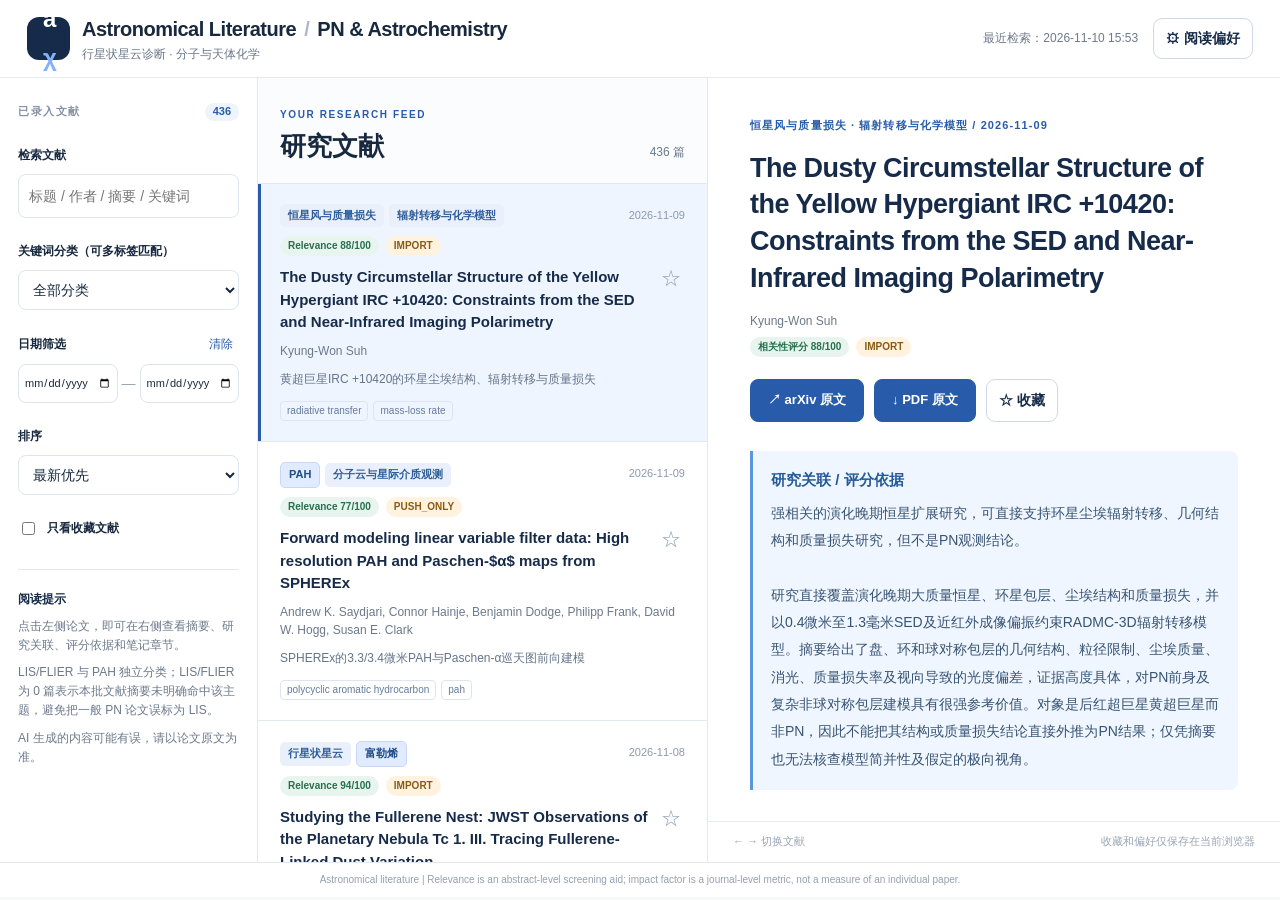
==== index.html @ 7cda04d0 "Update generated literature site 2026-11-12" ====
<!doctype html>
<html lang="zh-CN">
<head>
  <meta charset="utf-8">
  <meta name="viewport" content="width=device-width, initial-scale=1">
  <meta name="description" content="每日 arXiv 天文学文献速递">
  <title>Daily arXiv · Astronomy</title>
  <link rel="stylesheet" href="static/style.css">
</head>
<body>

<div class="app-shell">
  <header class="topbar">
    <div class="identity"><div class="brand-mark">a<span>χ</span></div><div><div class="brand-name">Astronomical Literature <span class="brand-dot">/</span> PN & Astrochemistry</div><div class="brand-sub">行星状星云诊断 · 分子与天体化学</div></div></div>
    <div class="header-actions"><span id="data-updated" class="date-pill"></span><button class="outline-btn" id="open-settings" type="button" title="设置兴趣关键词">⚙ 阅读偏好</button></div>
  </header>
  <div class="workspace">
    <aside class="sidebar" aria-label="文献筛选">
      <div class="sidebar-label">已录入文献 <span id="total-counter" class="count-pill">0</span></div>
      <div class="control-group"><label for="keyword">检索文献</label><input id="keyword" type="search" placeholder="标题 / 作者 / 摘要 / 关键词" autocomplete="off"></div>
      <div class="control-group"><label for="category">关键词分类（可多标签匹配）</label><select id="category"><option value="">全部分类</option></select></div>
      <div class="control-group"><div class="label-row"><label for="date-from">日期筛选</label><button type="button" class="text-btn" id="clear-dates">清除</button></div><div class="date-row"><input id="date-from" type="date" aria-label="起始日期"><span>—</span><input id="date-to" type="date" aria-label="结束日期"></div></div>
      <div class="control-group"><label for="sort">排序</label><select id="sort"><option value="newest">最新优先</option><option value="oldest">最早优先</option><option value="score">相关性评分（高→低）</option><option value="impact-factor">Impact factor (high to low)</option><option value="title">标题 A—Z</option></select></div>
      <div class="control-group"><label class="check-row"><input type="checkbox" id="bookmarks-only"><span>只看收藏文献</span></label></div>
      <div class="sidebar-foot"><strong>阅读提示</strong><p>点击左侧论文，即可在右侧查看摘要、研究关联、评分依据和笔记章节。</p><p>LIS/FLIER 与 PAH 独立分类；LIS/FLIER 为 0 篇表示本批文献摘要未明确命中该主题，避免把一般 PN 论文误标为 LIS。</p><p>AI 生成的内容可能有误，请以论文原文为准。</p></div>
    </aside>
    <main class="list-panel" aria-label="论文列表"><div class="panel-title"><div><span class="eyebrow">YOUR RESEARCH FEED</span><h1>研究文献</h1></div><span class="result-counter" id="result-count">0 篇</span></div><div class="paper-list" id="paper-list"></div><div class="empty hidden" id="no-results">没有符合条件的文献。尝试修改日期或关键词。</div></main>
    <section class="detail-panel" aria-label="论文详情"><div id="paper-detail" class="detail-content"><div class="empty-detail">← 在左侧选择一篇论文</div></div><div class="detail-footer"><span>← → 切换文献</span><span>收藏和偏好仅保存在当前浏览器</span></div></section>
  </div>
  <footer class="site-footer">Astronomical literature | Relevance is an abstract-level screening aid; impact factor is a journal-level metric, not a measure of an individual paper.</footer>
</div>
<dialog id="settings-dialog" class="settings-dialog"><form method="dialog" class="settings-body"><div class="settings-head"><h2>阅读偏好</h2><button class="icon-btn" value="cancel" aria-label="关闭">✕</button></div><p>用英文逗号或中文逗号分隔；匹配的关键词和作者会在列表中突出显示，设置只保存在你的浏览器。</p><label for="interests">感兴趣的关键词</label><textarea id="interests" rows="3" placeholder="FLIER, H2, planetary nebula, spectroscopy"></textarea><label for="authors">关注作者</label><textarea id="authors" rows="2" placeholder="Smith, Zhang"></textarea><div class="settings-actions"><button class="outline-btn" type="button" id="reset-settings">清除</button><button class="primary-btn" value="save" id="save-settings">保存偏好</button></div></form></dialog>
<script id="papers-data" type="application/json">[{"abstract_en": "The yellow hypergiant IRC +10420 is a post-red supergiant evolving toward higher temperatures. We model its circumstellar dust with the radiative transfer code RADMC-3D, including polarized scattering, constrained by the spectral energy distribution (SED) from 0.4 $\u03bc$m to 1.3 mm and by the K\u0027 (2.2 $\u03bc$m) imaging polarimetry of Shenoy et al. (2015), assuming a pole-on view. The model consists of an equatorial structure (a flared inner disk of 0.3 $\u03bc$m grains at 300-3000 au, a ring at 3000-16,000 au whose surface density peaks at $\\approx 10^4$ au, and a thin mid-plane disk of 300 $\u03bc$m grains) embedded in a spherical envelope of 0.15 $\u03bc$m grains with $\u03c1\\propto r^{-2.3}$. It reproduces the SED within 0.07 dex and the total- and polarized-intensity profiles; the fractional polarization peaks at 15% at 1.7 arcsec (observed: 14%). The rising surface density of the ring produces the polarized-intensity plateau, and 0.5 $\u03bc$m grains at its outer edge the decline beyond 2 arcsec; grains of $\\gtrsim 0.7$ $\u03bc$m are excluded. A thin disk of large grains suggests a settled mid-plane. Stellar temperatures of 7000-8500 K fit equally well. Of the total extinction ($A_V \\approx 6.9$ mag), 5 mag is interstellar. Most of the $7.4 \\times 10^{-2}$ $M_\\odot$ of dust is equatorial; the envelope implies a mass-loss rate of $\\approx 10^{-5}$-$10^{-4}$ ($\u03c8$/100) $M_\\odot$ yr$^{-1}$. Because equatorial dust redirects starlight poleward, the pole-on SED overestimates the luminosity by $\\approx 1.5$; at the Gaia distance, $L_\\star \\approx 3.3 \\times 10^5$ $L_\\odot$. Subtracting a scaled stellar PSF removes most of the nebular light within $\\approx 1$ arcsec.", "abstract_zh": "\u9ec4\u8d85\u5de8\u661fIRC +10420\u7684\u73af\u661f\u5c18\u57c3\u7ed3\u6784\u3001\u8f90\u5c04\u8f6c\u79fb\u4e0e\u8d28\u91cf\u635f\u5931", "arxiv_id": "2611.11853", "authors": "Kyung-Won Suh", "categories": ["\u6052\u661f\u98ce\u4e0e\u8d28\u91cf\u635f\u5931", "\u8f90\u5c04\u8f6c\u79fb\u4e0e\u5316\u5b66\u6a21\u578b"], "category": "\u6052\u661f\u98ce\u4e0e\u8d28\u91cf\u635f\u5931", "date": "2026-11-09", "disposition": "IMPORT", "doi": "", "id": "2611.11853", "impact_factor": null, "impact_factor_source": "", "impact_factor_year": "", "insight": "\u5f3a\u76f8\u5173\u7684\u6f14\u5316\u665a\u671f\u6052\u661f\u6269\u5c55\u7814\u7a76\uff0c\u53ef\u76f4\u63a5\u652f\u6301\u73af\u661f\u5c18\u57c3\u8f90\u5c04\u8f6c\u79fb\u3001\u51e0\u4f55\u7ed3\u6784\u548c\u8d28\u91cf\u635f\u5931\u7814\u7a76\uff0c\u4f46\u4e0d\u662fPN\u89c2\u6d4b\u7ed3\u8bba\u3002\n\n\u7814\u7a76\u76f4\u63a5\u8986\u76d6\u6f14\u5316\u665a\u671f\u5927\u8d28\u91cf\u6052\u661f\u3001\u73af\u661f\u5305\u5c42\u3001\u5c18\u57c3\u7ed3\u6784\u548c\u8d28\u91cf\u635f\u5931\uff0c\u5e76\u4ee50.4\u5fae\u7c73\u81f31.3\u6beb\u7c73SED\u53ca\u8fd1\u7ea2\u5916\u6210\u50cf\u504f\u632f\u7ea6\u675fRADMC-3D\u8f90\u5c04\u8f6c\u79fb\u6a21\u578b\u3002\u6458\u8981\u7ed9\u51fa\u4e86\u76d8\u3001\u73af\u548c\u7403\u5bf9\u79f0\u5305\u5c42\u7684\u51e0\u4f55\u7ed3\u6784\u3001\u7c92\u5f84\u9650\u5236\u3001\u5c18\u57c3\u8d28\u91cf\u3001\u6d88\u5149\u3001\u8d28\u91cf\u635f\u5931\u7387\u53ca\u89c6\u5411\u5bfc\u81f4\u7684\u5149\u5ea6\u504f\u5dee\uff0c\u8bc1\u636e\u9ad8\u5ea6\u5177\u4f53\uff0c\u5bf9PN\u524d\u8eab\u53ca\u590d\u6742\u975e\u7403\u5bf9\u79f0\u5305\u5c42\u5efa\u6a21\u5177\u6709\u5f88\u5f3a\u53c2\u8003\u4ef7\u503c\u3002\u5bf9\u8c61\u662f\u540e\u7ea2\u8d85\u5de8\u661f\u9ec4\u8d85\u5de8\u661f\u800c\u975ePN\uff0c\u56e0\u6b64\u4e0d\u80fd\u628a\u5176\u7ed3\u6784\u6216\u8d28\u91cf\u635f\u5931\u7ed3\u8bba\u76f4\u63a5\u5916\u63a8\u4e3aPN\u7ed3\u679c\uff1b\u4ec5\u51ed\u6458\u8981\u4e5f\u65e0\u6cd5\u6838\u67e5\u6a21\u578b\u7b80\u5e76\u6027\u53ca\u5047\u5b9a\u7684\u6781\u5411\u89c6\u89d2\u3002", "journal": "", "journal_ref": "", "keyword_score": 6, "keywords": ["radiative transfer", "mass-loss rate"], "matched_research_axes": ["\u6f14\u5316\u665a\u671f\u6052\u661f", "\u73af\u661f\u5305\u5c42", "\u6052\u661f\u8d28\u91cf\u635f\u5931", "\u5c18\u57c3\u8f90\u5c04\u8f6c\u79fb", "\u5149\u8c31\u80fd\u91cf\u5206\u5e03", "\u8fd1\u7ea2\u5916\u6210\u50cf\u504f\u632f"], "note_sections": [], "note_source": "", "pdf_url": "https://arxiv.org/pdf/2611.11853", "priority": "high", "report_dates": [], "report_sources": [], "research_category": "\u6269\u5c55\uff5c\u5929\u4f53\u5316\u5b66\u5149\u8c31\u3001\u5b9e\u9a8c\u4e0e\u6a21\u578b", "research_track": "astrochemistry_methods", "score": 88, "title": "The Dusty Circumstellar Structure of the Yellow Hypergiant IRC +10420: Constraints from the SED and Near-Infrared Imaging Polarimetry", "url": "https://arxiv.org/abs/2611.11853v1"}, {"abstract_en": "Polycyclic aromatic hydrocarbon (PAH) emission is a powerful tool for the study of the interstellar medium (ISM) in both Galactic and extragalactic contexts. It can reveal ionization state, radiation field, metallicity, composition, and ISM structure as sculpted by processes like turbulence and stellar feedback. Here we use NASA\u0027s SPHEREx to produce clean, high-resolution PAH maps at spectral resolution R $\\sim$ 35 (compared to WISE at R $\\sim$ 2). Prior treatments of the SPHEREx linear variable filter data seek to convert them to more conventional band-averaged maps that can leave striping artifacts associated with spatially variable wavelength sampling, especially at emission lines. In contrast, we deliver a scalable forward-modeling method capable of generating high-quality all-sky SPHEREx emission-line maps at 8.5 arcsec FWHM angular resolution (on 6.4 arcsec pixels), while naturally producing maps without visible striping. We reformat the data into a pixel-level database, mask stellar contamination, and infill missing pixels with a conditional, data-driven, anisotropic Gaussian process. We apply our method to produce 3.3 $\u03bc$m and 3.4 $\u03bc$m PAH and Paschen-$\u03b1$ emission maps of a set of fields spanning a range of Galactic and extragalactic conditions including the Rosette nebula, the Corona Australis molecular cloud, M33, and M31. We demonstrate the quality and synergies of our SPHEREx 3.3 $\u03bc$m PAH maps by comparisons with other available gas and dust tracer maps and achieve sensitivities up to $\u03c3(I_{3.3}) = 2.7 \\times 10^{-8}$ erg s$^{-1}$ cm$^{-2}$ sr$^{-1}$. We estimate that a two-year extension of the SPHEREx survey, with modest modifications to the scanning strategy, would match or exceed the PAH sensitivity of WISE over the whole sky.", "abstract_zh": "SPHEREx\u76843.3/3.4\u5fae\u7c73PAH\u4e0ePaschen-\u03b1\u5de1\u5929\u56fe\u524d\u5411\u5efa\u6a21", "arxiv_id": "2611.12846", "authors": "Andrew K. Saydjari, Connor Hainje, Benjamin Dodge, Philipp Frank, David W. Hogg, Susan E. Clark", "categories": ["PAH", "\u5206\u5b50\u4e91\u4e0e\u661f\u9645\u4ecb\u8d28\u89c2\u6d4b"], "category": "PAH", "date": "2026-11-09", "disposition": "PUSH_ONLY", "doi": "", "id": "2611.12846", "impact_factor": null, "impact_factor_source": "", "impact_factor_year": "", "insight": "\u6709\u7528\u7684\u6269\u5c55\u8bba\u6587\uff1a\u76f4\u63a5\u6d89\u53ca\u9879\u76ee\u5173\u6ce8\u7684PAH\u548c\u6c22\u590d\u5408\u7ebf\u5236\u56fe\uff0c\u4f46\u6ca1\u6709PN\u6216\u6f14\u5316\u665a\u671f\u6052\u661f\u7ed3\u8bba\uff0c\u4e0d\u5e94\u8868\u8ff0\u4e3aPN\u7814\u7a76\u6210\u679c\u3002\n\n\u7814\u7a76\u5bf9\u8c61\u662f\u94f6\u6cb3\u7cfb\u53ca\u6cb3\u5916\u661f\u7cfb\u7684\u661f\u9645\u4ecb\u8d28\u3001\u5206\u5b50\u4e91\u548c\u661f\u7cfb\uff0c\u800c\u975e\u884c\u661f\u72b6\u661f\u4e91\u6216\u6f14\u5316\u665a\u671f\u6052\u661f\uff1b\u4f46\u5176\u7ebf\u6027\u53ef\u53d8\u6ee4\u5149\u5668\u524d\u5411\u5efa\u6a21\u3001\u6052\u661f\u6c61\u67d3\u63a9\u819c\u3001\u7f3a\u5931\u50cf\u7d20\u91cd\u5efa\u53ca\u9ad8\u5206\u8fa8\u7387\u53d1\u5c04\u7ebf\u5236\u56fe\u65b9\u6cd5\uff0c\u5bf9\u73af\u661f\u73af\u5883\u4e2d\u76843.3/3.4\u5fae\u7c73PAH\u548c\u7535\u79bb\u6c22\u590d\u5408\u7ebf\u89c2\u6d4b\u5177\u6709\u660e\u786e\u8f6c\u79fb\u4ef7\u503c\u3002\u6458\u8981\u8fd8\u7ed9\u51fa\u89d2\u5206\u8fa8\u7387\u3001\u7075\u654f\u5ea6\u548c\u591a\u793a\u8e2a\u6bd4\u8f83\uff0c\u8bc1\u636e\u8f83\u5177\u4f53\u3002\u4ec5\u636e\u6807\u9898\u548c\u6458\u8981\u8bc4\u4f30\uff0c\u5c1a\u4e0d\u80fd\u786e\u8ba4\u8be5\u6d41\u7a0b\u5bf9\u7d27\u81f4\u3001\u5f3a\u80cc\u666f\u6216\u590d\u6742\u5f62\u6001\u7684\u884c\u661f\u72b6\u661f\u4e91\u662f\u5426\u4fdd\u6301\u540c\u7b49\u6027\u80fd\u3002", "journal": "", "journal_ref": "", "keyword_score": 26, "keywords": ["polycyclic aromatic hydrocarbon", "pah"], "matched_research_axes": ["PAH\u7ea2\u5916\u53d1\u5c04", "\u7535\u79bb\u6c22\u590d\u5408\u7ebf", "\u5929\u6587\u5149\u8c31\u6570\u636e\u524d\u5411\u5efa\u6a21", "\u661f\u9645\u4ecb\u8d28\u6bd4\u8f83\u7814\u7a76"], "note_sections": [], "note_source": "", "pdf_url": "https://arxiv.org/pdf/2611.12846", "priority": "normal", "report_dates": [], "report_sources": [], "research_category": "\u6269\u5c55\uff5c\u6bd4\u8f83\u5929\u4f53\u5316\u5b66", "research_track": "comparative_astrochemistry", "score": 77, "title": "Forward modeling linear variable filter data: High resolution PAH and Paschen-$\u03b1$ maps from SPHEREx", "url": "https://arxiv.org/abs/2611.12846v1"}, {"abstract_en": "We have observed the fullerene-rich planetary nebula Tc 1 with the MIRI/MRS on JWST. The mid-infrared spectra of this spatially resolved source reveal that the dust emission is not co-spatial with the fullerene emission. Three broad features can be distinguished: a 6$\\unicode{x2013}$9 $\u03bc$m plateau, a 9$\\unicode{x2013}$13 $\u03bc$m plateau and the 30 $\u03bc$m feature. The 6$\\unicode{x2013}$9 $\u03bc$m plateau does not change shape spectrally across the entire field of view, indicating it is produced by stochastically heated material. Spectral variations of the 9$\\unicode{x2013}$13 $\u03bc$m plateau reveal at least three distinct components, peaking at 9.5 $\u03bc$m, 11 $\u03bc$m and 12 $\u03bc$m respectively. SiC produces most likely at least the 11 $\u03bc$m component and we find evidence that the 12 $\u03bc$m component might be produced by SiC grains too. The variation in relative strength of these components across the field of view hints at dust processing taking place in Tc 1. The 9.5 $\u03bc$m component of the 9$\\unicode{x2013}$13 $\u03bc$m plateau has a strong correlation with the SiC component(s) and is thus likely produced by similar material.", "abstract_zh": "\u884c\u661f\u72b6\u661f\u4e91 Tc 1 \u4e2d\u5bcc\u52d2\u70ef\u76f8\u5173\u5c18\u57c3\u7684\u7a7a\u95f4\u53d8\u5316\u4e0e\u52a0\u5de5", "arxiv_id": "2611.11078", "authors": "Simon Van Schuylenbergh, Jan Cami, Els Peeters, Morgan M. Giese, Charmi Bhatt, Dries Van De Putte, Cedric Baerts, Michael J. Barlow, Jeronimo Bernard-Salas, Alessandra Candian, P. Bryan Changala, Nick L. J. Cox, Harriet L. Dinerstein, Vincent J. Esposito, D. A. Garc\u00eda-Hern\u00e1ndez, Marco A. G\u00f3mez-Mu\u00f1oz, Kay Justtanont, Kathleen E. Kraemer, Eric Lagadec, Arturo Manchado, Ana Monreal Ibero, Raghvendra Sahai, Ameek Sidhu, G. C. Sloan, N. C. Sterling, A. G. G. M. Tielens, Jeremy R. Walsh, Roger Wesson, Joshua Cole Whitman, Albert Zijlstra", "categories": ["\u884c\u661f\u72b6\u661f\u4e91", "\u5bcc\u52d2\u70ef"], "category": "\u884c\u661f\u72b6\u661f\u4e91", "date": "2026-11-08", "disposition": "IMPORT", "doi": "", "id": "2611.11078", "impact_factor": null, "impact_factor_source": "", "impact_factor_year": "", "insight": "\u9ad8\u5ea6\u76f4\u63a5\u76f8\u5173\uff1a\u5bf9\u8c61\u3001\u7ea2\u5916\u78b3\u5316\u5b66\u53ca\u5c18\u57c3\u52a0\u5de5\u5747\u5904\u4e8e\u9879\u76ee\u6838\u5fc3\u8303\u56f4\uff0c\u7a7a\u95f4\u5206\u8fa8\u6570\u636e\u5c24\u5176\u5177\u6709\u884c\u52a8\u4ef7\u503c\u3002\n\n\u76f4\u63a5\u7814\u7a76\u5bcc\u52d2\u70ef\u4e30\u5bcc\u7684\u884c\u661f\u72b6\u661f\u4e91 Tc 1\u3002JWST/MIRI \u7a7a\u95f4\u5206\u8fa8\u5149\u8c31\u8868\u660e\u5c18\u57c3\u53d1\u5c04\u4e0e\u5bcc\u52d2\u70ef\u53d1\u5c04\u4e0d\u540c\u4f4d\uff0c\u5e76\u5206\u89e3\u51fa\u591a\u4e2a\u4e2d\u7ea2\u5916\u5e73\u53f0\u6210\u5206\uff1bSiC \u5f52\u5c5e\u53ca\u5176\u7a7a\u95f4\u5f3a\u5ea6\u53d8\u5316\u4e3a\u7814\u7a76\u78b3\u8d28\u5c18\u57c3\u52a0\u5de5\u548c\u5bcc\u52d2\u70ef\u73af\u5883\u63d0\u4f9b\u4e86\u5f3a\u8bc1\u636e\u3002\u6458\u8981\u672a\u76f4\u63a5\u786e\u5b9a\u5bcc\u52d2\u70ef\u7684\u5f62\u6210\u673a\u5236\uff0c\u4e5f\u672a\u8ba8\u8bba LIS/FLIER\u3001\u6c14\u76f8\u5206\u5b50\u4e30\u5ea6\u6216\u7535\u79bb\u8bca\u65ad\uff1b\u5224\u65ad\u4ec5\u57fa\u4e8e\u6458\u8981\u3002", "journal": "", "journal_ref": "", "keyword_score": 76, "keywords": ["title:planetary nebula", "fullerene", "jwst", "miri", "dust processing"], "matched_research_axes": ["\u884c\u661f\u72b6\u661f\u4e91", "\u5bcc\u52d2\u70ef\u76f8\u5173\u78b3\u5316\u5b66", "\u4e2d\u7ea2\u5916\u5149\u8c31", "JWST/MIRI", "\u73af\u661f\u5c18\u57c3\u4e0e\u5c18\u57c3\u52a0\u5de5", "SiC\u7279\u5f81", "\u7a7a\u95f4\u5206\u8fa8\u89c2\u6d4b"], "note_sections": [], "note_source": "", "pdf_url": "https://arxiv.org/pdf/2611.11078", "priority": "high", "report_dates": [], "report_sources": [], "research_category": "\u6838\u5fc3/\u6269\u5c55\uff5cPN \u5206\u5b50\u4e30\u5ea6\u4e0e\u78b3\u5316\u5b66", "research_track": "pn_molecular_carbon", "score": 94, "title": "Studying the Fullerene Nest: JWST Observations of the Planetary Nebula Tc 1. III. Tracing Fullerene-Linked Dust Variation", "url": "https://arxiv.org/abs/2611.11078v1"}, {"abstract_en": "M dwarfs are the most abundant group of stars in the Galaxy and they are expected to host a large number of exoplanets orbiting in the habitable zone. It is believed that stellar winds of M dwarfs can have a substantial effect on these exoplanets and on the observations of these systems. However, a systematic investigation of how the stellar winds of M dwarfs varies on timescales of a few months to years and how this impacts exoplanets around these stars is missing. We aim to investigate how variability of magnetic field properties of M dwarfs affects their stellar winds, which is essential for future studies of star-planet interactions (SPIs) and planetary habitability. Such variability might shed light on whether SPI signatures are going to repeat. We have compiled a total of 18 magnetic field maps for 6 M dwarfs, with masses between 0.1 and 0.6 $M_\\odot$, and rotation periods between 2.7 and 175.6 days. We use these maps as input of 3D magnetohydrodynamic stellar wind simulations. We derive the mass-loss rate, the angular momentum-loss rate, and the Alfv\u00e9n radius. For the stars with confirmed exoplanets (DS Leo, YZ Cet, and GJ 1151) we investigate the variability of stellar wind properties at the orbit. We find mass-loss rates between $1.0\\times10^{-14}~M_\\odot~{\\rm yr^{-1}}$ and $2.3 \\times 10^{-13}~M_\\odot~{\\rm yr^{-1}}$ and angular momentum-loss rates between $4.6 \\times 10^{27}~{\\rm erg}$ and $4.9 \\times 10^{31}~{\\rm erg}$. For individual stars the Alfv\u00e9n radius, mass-loss rate, and angular momentum-loss rate varied with time by up to a factor of 1.5, 3.8, and 7.4 respectively. Our results follow the observational relation between mass-loss rate and X-ray flux. Due to the time-varying Alfv\u00e9n surface, exoplanets orbiting DS Leo and YZ Cet move in and out of the sub-Alfv\u00e9nic regime, affecting the nature of star-planet interactions and prospects for their detection.", "abstract_zh": "M\u77ee\u661f\u65f6\u53d8\u78c1\u5316\u6052\u661f\u98ce\u53ca\u5176\u661f\u2014\u884c\u661f\u76f8\u4e92\u4f5c\u7528", "arxiv_id": "2611.11642", "authors": "Szymon Petyniak, Stefano Bellotti, Aline Vidotto, Paul Cristofari, Jean-Francois Donati, Ayan Biswas, Colin Folsom", "categories": ["\u6052\u661f\u98ce\u4e0e\u8d28\u91cf\u635f\u5931"], "category": "\u6052\u661f\u98ce\u4e0e\u8d28\u91cf\u635f\u5931", "date": "2026-11-08", "disposition": "SKIP", "doi": "", "id": "2611.11642", "impact_factor": null, "impact_factor_source": "", "impact_factor_year": "", "insight": "\u4e0e\u9879\u76ee\u4ec5\u5171\u4eab\u201c\u6052\u661f\u98ce\u201d\u548c\u201c\u8d28\u91cf\u635f\u5931\u7387\u201d\u8fd9\u4e00\u5bbd\u6cdb\u6982\u5ff5\uff0c\u6052\u661f\u7c7b\u578b\u3001\u7269\u7406\u73af\u5883\u53ca\u79d1\u5b66\u95ee\u9898\u5747\u660e\u663e\u4e0d\u540c\u3002\n\n\u8bba\u6587\u8be6\u7ec6\u6a21\u62dfM\u77ee\u661f\u78c1\u5316\u6052\u661f\u98ce\u7684\u8d28\u91cf\u4e0e\u89d2\u52a8\u91cf\u635f\u5931\uff0c\u5e76\u7ed9\u51fa\u65f6\u53d8\u963f\u5c14\u82ac\u9762\u548c\u8d28\u91cf\u635f\u5931\u7387\uff0c\u4f46\u7814\u7a76\u76ee\u6807\u662f\u7cfb\u5916\u884c\u661f\u73af\u5883\u3001\u661f\u2014\u884c\u661f\u78c1\u76f8\u4e92\u4f5c\u7528\u53ca\u5b9c\u5c45\u6027\u3002\u5b83\u4e0d\u6d89\u53ca\u6f14\u5316\u665a\u671f\u6052\u661f\u98ce\u3001\u73af\u661f\u5316\u5b66\u3001\u5206\u5b50\u6216\u79bb\u5b50\u8bca\u65ad\uff1b3D\u78c1\u6d41\u4f53\u65b9\u6cd5\u867d\u6709\u4e00\u822c\u6027\u98ce\u6a21\u62df\u4ef7\u503c\uff0c\u6458\u8981\u672a\u5efa\u7acb\u5176\u5411AGB\u6216PN\u98ce\u7684\u660e\u786e\u9002\u7528\u8054\u7cfb\u3002\u4ec5\u636e\u6458\u8981\u65e0\u6cd5\u5224\u65ad\u6a21\u578b\u662f\u5426\u5305\u542b\u53ef\u8fc1\u79fb\u5230\u6f14\u5316\u665a\u671f\u6052\u661f\u7684\u7269\u7406\u8fb9\u754c\u6761\u4ef6\u3002", "journal": "", "journal_ref": "", "keyword_score": 6, "keywords": ["mass-loss rate", "stellar wind"], "matched_research_axes": ["\u78c1\u6d41\u4f53\u6052\u661f\u98ce\u6a21\u62df", "\u8d28\u91cf\u635f\u5931\u7387"], "note_sections": [], "note_source": "", "pdf_url": "https://arxiv.org/pdf/2611.11642", "priority": "low", "report_dates": [], "report_sources": [], "research_category": "\u6269\u5c55\uff5c\u6bd4\u8f83\u5929\u4f53\u5316\u5b66", "research_track": "comparative_astrochemistry", "score": 48, "title": "Evolving stellar wind environment around M dwarfs and its influence on magnetic star-planet interactions", "url": "https://arxiv.org/abs/2611.11642v1"}, {"abstract_en": "We present a detailed analysis of the fullerene emission bands in JWST MIRI/MRS observations of the planetary nebula Tc 1. The observations reveal the emission features due to neutral C$_{60}$ and C$_{70}$ in unprecedented detail. The combined fullerene emission represents $\\sim$2.6% of the total infrared output, suggesting that $\\sim$0.6% of the carbon budget is locked up in fullerenes. We find no clear evidence for C$_{60}^+$, C$_{70}^+$ or C$_{60}^-$ in the spectrum. The high spectral resolution allows us to separate the fullerene bands from atomic emission lines for the first time, allowing for a much better characterization of the band profiles and yielding more accurate band ratios than previous observations. We see no spatial variation in the individual C$_{60}$ and C$_{70}$ band profile shapes across all pixels. The 17.4 and 18.9 $\u03bc$m C$_{60}$ bands show clear resolved ro-vibrational structure in their profiles, and similar structured emission is seen in the 12.5, 14.8, 17.7, and 21.8 $\u03bc$m C$_{70}$ bands, further establishing that all emitting fullerene molecules are in the gas phase. We report a higher 7.0/18.9 $\u03bc$m C$_{60}$ band ratio ($\\sim$1.4-1.9) than previously reported ($\\sim$1.3). We note that all bands, except the 8.5 $\u03bc$m band, contain a significant contribution from C$_{70}$, complicating the analysis. The fullerene emission is spatially concentrated in a thin, asymmetric shell at a radius of 5-6$\u0027\u0027$ from the central star. The shell lies at the outer edge of the core of the nebula, which was ejected in a single, brief episode $\\gtrsim$4,000 years ago.", "abstract_zh": "\u884c\u661f\u72b6\u661f\u4e91 Tc 1 \u4e2d C60 \u4e0e C70 \u7684\u5149\u8c31\u3001\u4e30\u5ea6\u53ca\u7a7a\u95f4\u5206\u5e03", "arxiv_id": "2611.10876", "authors": "M. M. Giese, J. Cami, S. Van Schuylenbergh, E. Peeters, C. Bhatt, D. Van De Putte, C. Baerts, M. J. Barlow, J. Bernard-Salas, A. Candian, P. B. Changala, N. L. J. Cox, H. L. Dinerstein, V. J. Esposito, D. A. Garc\u00eda-Hern\u00e1ndez, M. A. G\u00f3mez-Mu\u00f1oz, K. Justtanont, K. E. Kraemer, E. Lagadec, A. Manchado, A. Monreal Ibero, R. Sahai, A. Sidhu, G. C. Sloan, N. C. Sterling, A. G. G. M. Tielens, J. R. Walsh, R. Wesson, J. C. Whitman, A. Zijlstra, L. Finazzi, J. Martens, G. Berden, J. Oomens", "categories": ["\u884c\u661f\u72b6\u661f\u4e91", "\u5bcc\u52d2\u70ef"], "category": "\u884c\u661f\u72b6\u661f\u4e91", "date": "2026-11-07", "disposition": "IMPORT", "doi": "", "id": "2611.10876", "impact_factor": null, "impact_factor_source": "", "impact_factor_year": "", "insight": "\u9879\u76ee\u6838\u5fc3\u4f18\u5148\u6587\u732e\uff0c\u5bf9 PN \u4e2d C60/C70 \u7684\u8f7d\u4f53\u786e\u8ba4\u3001\u8c31\u5e26\u6d4b\u91cf\u3001\u78b3\u9884\u7b97\u548c\u7a7a\u95f4\u7ed3\u6784\u5747\u63d0\u4f9b\u9ad8\u5ea6\u53ef\u64cd\u4f5c\u7684\u6570\u636e\u3002\n\n\u76f4\u63a5\u3001\u5b9a\u91cf\u7814\u7a76\u884c\u661f\u72b6\u661f\u4e91\u4e2d\u7684\u4e2d\u6027 C60 \u548c C70\uff1a\u6d4b\u5f97\u7ea2\u5916\u80fd\u91cf\u4e0e\u78b3\u9884\u7b97\u5360\u6bd4\uff0c\u7ea6\u675f\u79bb\u5b50\u548c\u9634\u79bb\u5b50\u5019\u9009\uff0c\u5206\u79bb\u5bcc\u52d2\u70ef\u5e26\u4e0e\u539f\u5b50\u53d1\u5c04\u7ebf\uff0c\u89e3\u6790\u8f6c\u632f\u7ed3\u6784\u5e76\u786e\u5b9a\u6c14\u76f8\u5f52\u5c5e\uff0c\u540c\u65f6\u5b9a\u4f4d\u5176\u8584\u58f3\u7a7a\u95f4\u5206\u5e03\u53ca\u76f8\u5173\u629b\u5c04\u5386\u53f2\u3002\u8fd9\u4e9b\u7ed3\u679c\u9ad8\u5ea6\u5951\u5408\u9879\u76ee\u7684 PN \u5bcc\u52d2\u70ef\u5316\u5b66\u3001\u7ea2\u5916\u6ce2\u6bb5\u8fa8\u8bc6\u3001\u5206\u5b50\u4e30\u5ea6\u548c\u73af\u661f\u6f14\u5316\u95ee\u9898\u3002\u6458\u8981\u672a\u7ed9\u51fa\u5b8c\u6574\u6fc0\u53d1\u6a21\u578b\u6216\u5bcc\u52d2\u70ef\u5f62\u6210\u8def\u5f84\uff1b\u5224\u65ad\u4ec5\u57fa\u4e8e\u6458\u8981\u3002", "journal": "", "journal_ref": "", "keyword_score": 74, "keywords": ["title:planetary nebula", "fullerene", "jwst", "miri"], "matched_research_axes": ["\u884c\u661f\u72b6\u661f\u4e91", "C60\u4e0eC70\u5bcc\u52d2\u70ef", "\u4e2d\u7ea2\u5916\u5206\u5b50\u5149\u8c31", "JWST/MIRI", "\u5206\u5b50\u4e30\u5ea6\u4e0e\u78b3\u9884\u7b97", "\u8f6c\u632f\u5e26\u7ed3\u6784", "\u6c14\u76f8\u5206\u5b50\u5224\u5b9a", "\u7a7a\u95f4\u5206\u8fa8\u58f3\u5c42", "\u73af\u661f\u7269\u8d28\u629b\u5c04\u5386\u53f2"], "note_sections": [], "note_source": "", "pdf_url": "https://arxiv.org/pdf/2611.10876", "priority": "high", "report_dates": [], "report_sources": [], "research_category": "\u6838\u5fc3/\u6269\u5c55\uff5cPN \u5206\u5b50\u4e30\u5ea6\u4e0e\u78b3\u5316\u5b66", "research_track": "pn_molecular_carbon", "score": 99, "title": "Studying the Fullerene Nest: JWST Observations of the Planetary Nebula Tc 1. II. A Spectroscopic and Spatial Study of C$_{60}$ and C$_{70}$ Emission", "url": "https://arxiv.org/abs/2611.10876v1"}, {"abstract_en": "The transition from atomic hydrogen (HI) to molecular hydrogen (H$_2$) is the first step in the evolution from diffuse interstellar gas to dense star-forming cores. HI narrow self-absorption (HINSA), produced by cold atomic gas mixed with molecular material, provides a direct tracer of the HI-to-H$_2$ transition in molecular clouds. Existing HINSA analyses typically model HINSA as a single Gaussian component with a uniform spin temperature. This approach cannot recover the radial HI distribution and yields large errors for young cores whose profiles deviate from a Gaussian shape. Here we present hinspheres, an open-source framework that models the core as onion-like spherically symmetric concentric shells, solves radiative transfer along the line of sight and jointly fits the HI abundance, temperature, and kinematic parameters. The framework recovers all parameters with a mean relative error of 4.6-6.8% on our synthetic data with different ages. A combined resolution-noise grid shows that the median recovery error remains below 16% for cores within 1 kpc observed at FAST resolution with noise levels below 0.2 K. Applying it to the dark cores L1574 and L1544, we reveal radial HI abundance profiles that span about three orders of magnitude, which were missed by the single-Gaussian method. The derived chemical ages are $6.5\\times10^6$ and $8.7\\times10^6$ yr, respectively. Compared with the commonly used single-Gaussian method, hinspheres characterizes the radial profile of HINSA structures more accurately, making it well suited to identifying and analyzing young cores undergoing the HI-to-H$_2$ transition.", "abstract_zh": "\u5206\u5b50\u4e91 HINSA \u7403\u5bf9\u79f0\u8f90\u5c04\u8f6c\u79fb\u4e0e\u5f84\u5411 HI\u2013H2 \u8f6c\u5316\u5efa\u6a21", "arxiv_id": "2611.10456", "authors": "Yuchen Xing, Di Li, Xin Lyu, Pei Zuo, Yulian Guo, Silu Xu, Zhijun Zhang, Jinru Li, Yan Duan, Rouyu Li, Jiawei Liu, Jifeng Xia, Jinjin Xie", "categories": ["FAST \u4e2d\u6027\u6c22\u89c2\u6d4b", "\u7ea2\u5916 H\u2082 / Br\u03b3", "\u8f90\u5c04\u8f6c\u79fb\u4e0e\u5316\u5b66\u6a21\u578b", "\u5206\u5b50\u4e91\u4e0e\u661f\u9645\u4ecb\u8d28\u89c2\u6d4b"], "category": "FAST \u4e2d\u6027\u6c22\u89c2\u6d4b", "date": "2026-11-07", "disposition": "PUSH_ONLY", "doi": "", "id": "2611.10456", "impact_factor": null, "impact_factor_source": "", "impact_factor_year": "", "insight": "\u6709\u660e\u786e\u800c\u8f83\u5f3a\u7684\u6269\u5c55\u4ef7\u503c\uff0c\u5c24\u5176\u9002\u5408\u501f\u9274 FAST/HINSA \u6570\u636e\u7684\u8f90\u5c04\u8f6c\u79fb\u4e0e\u53c2\u6570\u6062\u590d\u65b9\u6cd5\uff0c\u4f46\u4e0d\u80fd\u89c6\u4e3a PN \u7ed3\u679c\u3002\n\n\u5b9e\u9645\u5bf9\u8c61\u662f\u6697\u5206\u5b50\u4e91\u6838 L1574 \u548c L1544\uff0c\u800c\u975e\u884c\u661f\u72b6\u661f\u4e91\u6216\u665a\u671f\u6052\u661f\u3002\u5176\u5f00\u653e\u6e90\u4ee3\u7801\u6846\u67b6\u4ee5\u540c\u5fc3\u58f3\u5c42\u6c42\u89e3\u89c6\u7ebf\u8f90\u5c04\u8f6c\u79fb\uff0c\u5e76\u8054\u5408\u62df\u5408 HI \u4e30\u5ea6\u3001\u6e29\u5ea6\u548c\u8fd0\u52a8\u5b66\uff1b\u8fd8\u660e\u786e\u8bc4\u4f30\u4e86 FAST \u5206\u8fa8\u7387\u4e0e\u566a\u58f0\u6761\u4ef6\u3002\u8fd9\u5bf9\u9879\u76ee\u4e2d\u7684 FAST \u4e2d\u6027\u6c22\u89c2\u6d4b\u3001\u5f84\u5411 HI \u7ed3\u6784\u6062\u590d\u53ca\u7269\u7406\u2014\u5316\u5b66\u5e74\u9f84\u63a8\u65ad\u5177\u6709\u6e05\u6670\u7684\u65b9\u6cd5\u8fc1\u79fb\u4ef7\u503c\uff0c\u4f46\u8fc1\u79fb\u5230\u81a8\u80c0\u3001\u975e\u7403\u5bf9\u79f0\u7684\u73af\u661f\u5305\u5c42\u9700\u8981\u91cd\u65b0\u5efa\u6a21\u548c\u9a8c\u8bc1\u3002\u5224\u65ad\u4ec5\u57fa\u4e8e\u6458\u8981\u3002", "journal": "", "journal_ref": "", "keyword_score": 16, "keywords": ["molecular hydrogen", "fast", "radiative transfer"], "matched_research_axes": ["FAST\u4e2d\u6027\u6c22\u89c2\u6d4b", "HI\u7a84\u81ea\u5438\u6536", "HI\u2013H2\u8f6c\u5316", "\u7403\u5bf9\u79f0\u8f90\u5c04\u8f6c\u79fb", "\u5f84\u5411\u4e30\u5ea6\u53cd\u6f14", "\u7269\u7406\u2014\u5316\u5b66\u5efa\u6a21", "\u5206\u5b50\u4e91\u6838"], "note_sections": [], "note_source": "", "pdf_url": "https://arxiv.org/pdf/2611.10456", "priority": "high", "report_dates": [], "report_sources": [], "research_category": "\u6269\u5c55\uff5c\u5929\u4f53\u5316\u5b66\u5149\u8c31\u3001\u5b9e\u9a8c\u4e0e\u6a21\u578b", "research_track": "astrochemistry_methods", "score": 78, "title": "HINSPHERES: Spherically Symmetric Radiative Transfer Modeling of HINSA and the Radial HI-to-H$_2$ Transition in Molecular Clouds", "url": "https://arxiv.org/abs/2611.10456v1"}, {"abstract_en": "We present the Atacama Large Millimeter/submillimeter Array Band 7 observations of the hyperfine structure of C$^{17}$O (3-2) and the H$^{13}$CO$^{+}$ (4-3) molecular line emissions of the Class 0 protostellar system HH 212 at $\\sim$ 44 au spatial resolution. Radiative transfer models interpreted in the framework of non-ideal MHD of the envelope allow us to estimate an envelope mass of $M_{env}\\sim0.12\\,M_\\odot$ and a mass infall rate of $\\dot{M}_{env}\\sim4.4-5.7\\times10^{-6}\\,M_\\odot\\,\\mathrm{yr}^{-1}$, consistent with values reported in the literature. The models also reveal a systematic radial velocity drift between the neutral tracer (C$^{17}$O (3-2)) and the ionized species (H$^{13}$CO$^{+}$ (4-3)) of $0.1-0.3$ km s$^{-1}$, exceeding the spectral resolution of 0.105 km s$^{-1}$ and consistent with possible ambipolar diffusion in the envelope. The ambipolar diffusion fraction, $f_{AD}\\sim 0.1-1$, and the Hall parameter, $\u03b2_{i,H_2}\\gg1$, indicate partial ion-neutral decoupling, with non-ideal effects becoming more significant toward the inner regions. In the envelope, our analysis shows that rotational energy decreases from $\\sim 50\\,\\%$ of the gravitational energy at $R_{cen}$ to $\\sim 25\\,\\%$ at $2R_{cen}$ and $\\sim4\\,\\%$ at 1100 au. In contrast, for $B_0=1$ mG, magnetic energy increases from $\\sim 0.4\\,\\%$ of the gravitational energy at $R_{cen}$ to $\\sim2.6\\,\\%$ at $2R_{cen}$ and $\\sim20\\,\\%$ at 1100 au. The drift velocity expected from radial force balance is consistent with the modeled drift velocity within $\\sim300-400$ au of the central source but is lower at larger radii. These results are consistent with a scenario in which ambipolar diffusion leads to partial ion-neutral decoupling, allowing neutrals to move faster than ions within the envelope.", "abstract_zh": "HH 212 \u539f\u6052\u661f\u5305\u5c42\u4e2d\u7684\u79bb\u5b50\u2014\u4e2d\u6027\u901f\u5ea6\u6f02\u79fb\u4e0e\u53cc\u6781\u6269\u6563", "arxiv_id": "2611.10374", "authors": "J. A. L\u00f3pez-V\u00e1zquez, Chin-Fei Lee, Carlos Tapia, Jyun-Heng Lin, Claudio Codella, Linda Podio, Jes\u00fas Miguel J\u00e1quez-Dom\u00ednguez", "categories": ["\u6beb\u7c73\u6ce2\u5206\u5b50\u8c31\u7ebf", "\u8f90\u5c04\u8f6c\u79fb\u4e0e\u5316\u5b66\u6a21\u578b"], "category": "\u6beb\u7c73\u6ce2\u5206\u5b50\u8c31\u7ebf", "date": "2026-11-07", "disposition": "PUSH_ONLY", "doi": "", "id": "2611.10374", "impact_factor": null, "impact_factor_source": "", "impact_factor_year": "", "insight": "\u5c5e\u4e8e\u65b9\u6cd5\u4e0e\u8bca\u65ad\u5c42\u9762\u7684\u6269\u5c55\u6587\u732e\uff0c\u53ef\u501f\u9274\u6beb\u7c73/\u4e9a\u6beb\u7c73\u79bb\u5b50\u2014\u4e2d\u6027\u5206\u5b50\u7ebf\u8054\u5408\u5efa\u6a21\uff0c\u4f46\u4e0d\u662f\u76f4\u63a5 PN \u8bc1\u636e\u3002\n\n\u5b9e\u9645\u5bf9\u8c61\u662f Class 0 \u539f\u6052\u661f HH 212\uff0c\u800c\u975e PN \u6216\u6f14\u5316\u665a\u671f\u6052\u661f\u3002\u8bba\u6587\u7ed3\u5408 ALMA \u4e9a\u6beb\u7c73\u5206\u5b50\u7ebf\u3001\u8d85\u7cbe\u7ec6\u7ed3\u6784\u548c\u8f90\u5c04\u8f6c\u79fb\u6a21\u578b\uff0c\u6bd4\u8f83\u4e2d\u6027 C17O \u4e0e\u79bb\u5b50 H13CO+ \u7684\u901f\u5ea6\u573a\uff1b\u8fd9\u79cd\u79bb\u5b50\u2014\u4e2d\u6027\u793a\u8e2a\u5242\u5bf9\u7167\u53ca\u975e LTE/\u8f90\u5c04\u8f6c\u79fb\u5206\u6790\u53ef\u8fc1\u79fb\u5230\u73af\u661f\u5305\u5c42\u7684\u8fd0\u52a8\u5b66\u548c\u7535\u79bb\u8026\u5408\u7814\u7a76\u3002\u4e0d\u8fc7\u6458\u8981\u6ca1\u6709\u5c55\u793a\u4e0e PN \u5316\u5b66\u3001\u8d28\u91cf\u635f\u5931\u6216\u76ee\u6807\u78b3\u8d28\u5206\u5b50\u7684\u76f4\u63a5\u8054\u7cfb\uff0c\u4e14\u539f\u6052\u661f\u5305\u5c42\u7684\u52a8\u529b\u5b66\u73af\u5883\u4e0e\u665a\u671f\u6052\u661f\u5305\u5c42\u5dee\u5f02\u663e\u8457\u3002\u5224\u65ad\u4ec5\u57fa\u4e8e\u6458\u8981\u3002", "journal": "", "journal_ref": "", "keyword_score": 4, "keywords": ["radiative transfer"], "matched_research_axes": ["\u6beb\u7c73/\u4e9a\u6beb\u7c73\u5206\u5b50\u7ebf", "ALMA\u89c2\u6d4b", "\u8f90\u5c04\u8f6c\u79fb\u5efa\u6a21", "\u79bb\u5b50\u2014\u4e2d\u6027\u793a\u8e2a\u5242", "\u73af\u5305\u5c42\u8fd0\u52a8\u5b66", "\u975e\u7406\u60f3\u78c1\u6d41\u4f53\u529b\u5b66", "\u539f\u6052\u661f\u5305\u5c42"], "note_sections": [], "note_source": "", "pdf_url": "https://arxiv.org/pdf/2611.10374", "priority": "normal", "report_dates": [], "report_sources": [], "research_category": "\u6269\u5c55\uff5c\u5929\u4f53\u5316\u5b66\u5149\u8c31\u3001\u5b9e\u9a8c\u4e0e\u6a21\u578b", "research_track": "astrochemistry_methods", "score": 66, "title": "Evidence for Ambipolar Diffusion from Ion-Neutral Velocity Drift in HH 212", "url": "https://arxiv.org/abs/2611.10374v1"}, {"abstract_en": "Ultraviolet (UV) photodesorption regulates the partitioning of water between interstellar ice mantles and the gas phase, yet laboratory yields are generally measured on planar substrates rather than on surfaces representative of cosmic dust. We investigate how grain morphology affects UV photodesorption from thin H$_2$O ice films of 2-6 monolayers deposited on planar gold and olivine, soot nanoparticles, and olivine microparticles. Samples were irradiated at 12 and 60 K with a microwave-discharge hydrogen lamp, and ice depletion was monitored by X-ray photoelectron spectroscopy and reflection-absorption infrared spectroscopy. On planar gold, the photodesorption yield increases approximately linearly with ice coverage, from $\\sim5\\times10^{-4}$ to $\\sim2\\times10^{-3}$ molecule photon$^{-1}$ between 2 and 6 monolayers, consistent with increasing UV absorption in optically thin ice; planar olivine gives comparable yields. In contrast, photodesorption is suppressed on particulate olivine and, more strongly, on soot, where yields are up to a factor of $\\sim40$ lower than on gold at 12 K. Both experimental techniques confirm the strong suppression of ice depletion on soot. These results show that UV photodesorption depends not only on ice coverage but also strongly on grain morphology. The pronounced suppression on soot may reflect heterogeneous ice growth and altered energy redistribution within nanoscale ice domains, implying that yields measured on planar substrates may substantially overestimate photodesorption from the thin ice mantles of cosmic dust.", "abstract_zh": "\u5b87\u5b99\u5c18\u57c3\u5f62\u8c8c\u5bf9\u6c34\u51b0\u7d2b\u5916\u5149\u81f4\u8131\u9644\u7684\u6291\u5236", "arxiv_id": "2611.09308", "authors": "Ph. Parent, C. Laffon", "categories": ["\u5b9e\u9a8c\u5929\u4f53\u5316\u5b66\u4e0e\u661f\u9645\u51b0", "\u6c14\u5c18\u4e0e\u8868\u9762\u5316\u5b66"], "category": "\u5b9e\u9a8c\u5929\u4f53\u5316\u5b66\u4e0e\u661f\u9645\u51b0", "date": "2026-11-06", "disposition": "IMPORT", "doi": "", "id": "2611.09308", "impact_factor": null, "impact_factor_source": "", "impact_factor_year": "", "insight": "\u867d\u975ePN\u7814\u7a76\uff0c\u4f46\u4f5c\u4e3a\u5b9e\u9a8c\u5ba4\u5929\u4f53\u5316\u5b66\u548c\u6c14\u7c92\u8fc7\u7a0b\u8f93\u5165\u5177\u6709\u5f88\u5f3a\u7684\u53ef\u64cd\u4f5c\u8fc1\u79fb\u4ef7\u503c\uff0c\u5c24\u5176\u9002\u5408\u4fee\u6b63\u8584\u51b0\u5c18\u7c92\u8868\u9762\u7684\u5149\u81f4\u8131\u9644\u53c2\u6570\u3002\n\n\u8fd9\u662f\u9ad8\u5ea6\u53ef\u8fc1\u79fb\u7684\u5b9e\u9a8c\u5929\u4f53\u5316\u5b66\u7814\u7a76\uff1a\u76f4\u63a5\u6d4b\u91cf\u4e0d\u540c\u5c18\u57c3\u7c7b\u4f3c\u7269\u3001\u51b0\u8986\u76d6\u5ea6\u548c\u6e29\u5ea6\u4e0b\u7684H2O\u7d2b\u5916\u5149\u81f4\u8131\u9644\u4ea7\u989d\uff0c\u5e76\u7528XPS\u4e0e\u53cd\u5c04\u5438\u6536\u7ea2\u5916\u5149\u8c31\u4ea4\u53c9\u9a8c\u8bc1\u3002\u9897\u7c92\u6a44\u6984\u77f3\u548c\u70df\u70b1\u4e0a\u6700\u9ad8\u7ea640\u500d\u7684\u6291\u5236\uff0c\u663e\u793a\u5e73\u9762\u57fa\u5e95\u6570\u636e\u53ef\u80fd\u7cfb\u7edf\u6027\u9ad8\u4f30\u771f\u5b9e\u5b87\u5b99\u5c18\u57c3\u4e0a\u7684\u8131\u9644\u6548\u7387\uff0c\u53ef\u76f4\u63a5\u7ea6\u675f\u6c14\u7c92\u5316\u5b66\u4e0e\u7269\u7406\u5316\u5b66\u6a21\u578b\u3002\u5b83\u6ca1\u6709\u884c\u661f\u72b6\u661f\u4e91\u6216\u6f14\u5316\u6052\u661f\u5bf9\u8c61\u8fde\u63a5\uff0c\u56e0\u6b64\u4e0d\u5e94\u8868\u8ff0\u4e3a\u76f4\u63a5PN\u7ed3\u679c\uff1b\u4ec5\u636e\u6458\u8981\u4e5f\u65e0\u6cd5\u5ba1\u6838\u5b9e\u9a8c\u6821\u51c6\u3001\u8bef\u5dee\u9884\u7b97\u53ca\u5176\u5728\u5177\u4f53\u661f\u5468\u73af\u5883\u4e2d\u7684\u9002\u7528\u8303\u56f4\u3002", "journal": "", "journal_ref": "", "keyword_score": 10, "keywords": ["photodesorption", "infrared spectroscopy", "interstellar ice"], "matched_research_axes": ["\u5b9e\u9a8c\u5ba4\u5929\u4f53\u5316\u5b66", "\u6c14\u7c92\u5316\u5b66", "\u7ea2\u5916\u5149\u8c31", "\u7d2b\u5916\u5149\u81f4\u8131\u9644", "\u661f\u9645\u51b0\u4e0e\u5b87\u5b99\u5c18\u57c3"], "note_sections": [], "note_source": "", "pdf_url": "https://arxiv.org/pdf/2611.09308", "priority": "high", "report_dates": [], "report_sources": [], "research_category": "\u6269\u5c55\uff5c\u5929\u4f53\u5316\u5b66\u5149\u8c31\u3001\u5b9e\u9a8c\u4e0e\u6a21\u578b", "research_track": "astrochemistry_methods", "score": 82, "title": "Suppression of water-ice UV photodesorption on cosmic dust analogs", "url": "https://arxiv.org/abs/2611.09308v1"}, {"abstract_en": "We present SEDust, an automated pipeline for spectral energy distribution (SED) fitting and the estimation of stellar mass-loss and dust-production rates. We apply this pipeline to quantify the mass-loss and dust injection rates in the dwarf galaxy NGC~6822, focusing on long-period variables (LPVs) and pulsating asymptotic giant branch (AGB) stars as major contributors to dust feedback into the interstellar medium. The total stellar mass-loss rate is found to be $(3.70 \\pm 1.16) \\times 10^{-3}\\ M_{\\odot} \\mathrm{yr}^{-1}$. Two alternative methods (an LPV-based estimate and DESK) give totals that differ from this value by factors of $\\sim$2.3 (lower) and $\\sim$2.4 (higher), respectively, which we adopt as an estimate of the method-dependent systematic uncertainty. A positive correlation between stellar luminosity, intrinsic reddening caused by circumstellar dust self-extinction, and mass-loss rate is observed. The specific mass-return rate from AGB stars is $(7.40 \\pm 2.30) \\times 10^{-11}\\ \\mathrm{yr}^{-1}$, indicating that mass return from AGB stars alone is insufficient to sustain the current star formation rate of NGC~6822. This result implies the need for external gas accretion or additional mass-return mechanisms.", "abstract_zh": "AGB\u4e0e\u957f\u5468\u671f\u53d8\u661f\u7684\u5c18\u57c3\u4ea7\u751f\u548c\u8d28\u91cf\u635f\u5931SED\u62df\u5408", "arxiv_id": "2611.09086", "authors": "Hamidreza Mahani, Narges Rostami, Atefeh Javadi, Hedieh Abdollahi, Jacco Th. van Loon, Francisca Kemper, Alvaro Sanchez-Monge", "categories": ["AGB \u661f", "\u6052\u661f\u98ce\u4e0e\u8d28\u91cf\u635f\u5931", "\u5206\u5b50\u4e91\u4e0e\u661f\u9645\u4ecb\u8d28\u89c2\u6d4b"], "category": "AGB \u661f", "date": "2026-11-06", "disposition": "IMPORT", "doi": "", "id": "2611.09086", "impact_factor": null, "impact_factor_source": "", "impact_factor_year": "", "insight": "\u76f4\u63a5\u8986\u76d6\u9879\u76ee\u4f18\u5148\u5bf9\u8c61AGB\u661f\u4ee5\u53ca\u6838\u5fc3\u95ee\u9898\u5c18\u57c3\u53cd\u9988\u548c\u8d28\u91cf\u635f\u5931\uff0c\u5e76\u63d0\u4f9b\u53ef\u590d\u7528\u7684\u81ea\u52a8\u5316SED\u5206\u6790\u5de5\u5177\u3002\n\n\u8bba\u6587\u76f4\u63a5\u805a\u7126AGB\u661f\u548c\u957f\u5468\u671f\u53d8\u661f\uff0c\u63d0\u51fa\u57fa\u4e8eDUSTY\u7684\u81ea\u52a8SED\u62df\u5408\u6d41\u7a0b\uff0c\u7528\u4e8e\u4f30\u7b97\u8d28\u91cf\u635f\u5931\u7387\u4e0e\u5c18\u57c3\u4ea7\u751f\u7387\uff0c\u5e76\u8ba8\u8bba\u661f\u5468\u5c18\u57c3\u81ea\u6d88\u5149\u3001\u5149\u5ea6\u548c\u8d28\u91cf\u635f\u5931\u4e4b\u95f4\u7684\u8054\u7cfb\u3002\u5bf9\u8c61\u3001\u95ee\u9898\u548c\u8f90\u5c04\u8f6c\u79fb\u578b\u65b9\u6cd5\u5747\u4e0e\u665a\u671f\u6052\u661f\u6f14\u5316\u53ca\u661f\u5468\u5305\u5c42\u7814\u7a76\u9ad8\u5ea6\u543b\u5408\uff1b\u4e0d\u540c\u4f30\u7b97\u65b9\u6cd5\u95f4\u7ea62.3\u20132.4\u500d\u7684\u5dee\u5f02\u8fd8\u660e\u786e\u63ed\u793a\u4e86\u7cfb\u7edf\u4e0d\u786e\u5b9a\u6027\u3002\u6458\u8981\u672a\u8bf4\u660e\u6a21\u578b\u7f51\u683c\u3001\u5c18\u57c3\u6210\u5206\u5047\u8bbe\u3001\u6c14\u5c18\u6bd4\u6216\u9010\u6e90\u9a8c\u8bc1\uff0c\u56e0\u6b64\u5b9e\u9645\u7cbe\u5ea6\u4ecd\u9700\u6b63\u6587\u786e\u8ba4\u3002", "journal": "", "journal_ref": "", "keyword_score": 26, "keywords": ["asymptotic giant branch", "agb", "mass-loss rate"], "matched_research_axes": ["AGB\u661f", "\u665a\u671f\u6052\u661f\u6f14\u5316", "\u6052\u661f\u98ce\u4e0e\u8d28\u91cf\u635f\u5931", "\u661f\u5468\u5c18\u57c3\u4e0e\u5305\u5c42", "\u8f90\u5c04\u8f6c\u79fb\u4e0eSED\u62df\u5408"], "note_sections": [], "note_source": "", "pdf_url": "https://arxiv.org/pdf/2611.09086", "priority": "high", "report_dates": [], "report_sources": [], "research_category": "\u6269\u5c55\uff5c\u6bd4\u8f83\u5929\u4f53\u5316\u5b66", "research_track": "comparative_astrochemistry", "score": 92, "title": "SEDust: A DUSTY-Based SED-Fitting Pipeline for Dust and Mass-Loss from AGB and LPV Stars", "url": "https://arxiv.org/abs/2611.09086v1"}, {"abstract_en": "Hydrogen-rich superluminous supernovae (H-rich SLSNe) are rare, exceptionally luminous transients. Most exhibit narrow Balmer emission and can be further classified as SLSNe-IIn, indicating interaction with dense circumstellar material (CSM). We present and analyse 304 optical spectra of 106 H-rich SLSNe observed by the Zwicky Transient Facility (ZTF). We examine their spectral evolution and Balmer-line properties, and model the H$\u03b1$ profiles using Monte Carlo electron-scattering calculations. Of the 106 objects, 105 exhibit narrow Balmer emission consistent with SLSN-IIn classifications, including six with additional Ia-CSM-like characteristics and three with possible flash-ionisation features; the remaining one object exhibits only broad Balmer emission and is classified as a SLSN-II. Post-peak Balmer profiles range from approximately symmetric, exponential profiles to asymmetric profiles with prominent blue excesses or shoulders. Objects with Balmer line blue excess favour higher fitted photon-emitting shell velocities and tend to be fainter than those with persistently symmetric profiles. The H$\u03b1$ pseudo-equivalent width (pEW) and FWHM of SLSNe-IIn overlap with those of lower-luminosity SNe IIn, while the pEW evolution is more diverse than in the broad-lined SLSN-II comparison sample. Our SLSNe-IIn sample\u0027s median Balmer decrement increases from 2.85 before $+100$ d to 4.40 afterwards, remaining consistently below that of the comparison Ia-CSM sample. We identify no Balmer-line morphology unique to SLSNe-IIn in the available comparison with lower-luminosity SNe IIn, although some SLSNe-IIn exhibit prolonged high-ionisation emission. Our results also support interaction with dense CSM formed through enhanced pre-explosion mass loss. We also highlight a possible hidden Ia-CSM population among luminous H-rich interacting SNe.", "abstract_zh": "\u5bcc\u6c22\u8d85\u4eae\u8d85\u65b0\u661f\u7684\u81f4\u5bc6\u73af\u661f\u4ecb\u8d28\u76f8\u4e92\u4f5c\u7528\u4e0e\u7206\u53d1\u524d\u8d28\u91cf\u635f\u5931", "arxiv_id": "2611.10140", "authors": "Yang Hu, Ragnhild Lunnan, Priscila J. Pessi, Lin Yan, Anders Jerkstrand, Jesper Sollerman, Claes Fransson, Steve Schulze, Igor Andreoni, Bart F. A. van Baal, Se\u00e1n J. Brennan, Panos Charalampopoulos, Ting-Wan Chen, Eduardo Concepci\u00f3n, Morgan Fraser, Christoffer Fremling, Anamaria Gkini, Mariusz Gromadzki, Cosimo Inserra, Giorgos Leloudas, Tom\u00e1s E. M\u00fcller-Bravo, Matt Nicholl, Etienne Russeil, Yashvi Sharma, Claudia Skoglund, Yuhan Yao, David R. Young, Matthew J. Graham, Steven L. Groom, Mansi M. Kasliwal, Frank J. Masci, Josiah Purdum, Roger Smith", "categories": ["\u6052\u661f\u98ce\u4e0e\u8d28\u91cf\u635f\u5931"], "category": "\u6052\u661f\u98ce\u4e0e\u8d28\u91cf\u635f\u5931", "date": "2026-11-06", "disposition": "PUSH_ONLY", "doi": "", "id": "2611.10140", "impact_factor": null, "impact_factor_source": "", "impact_factor_year": "", "insight": "\u6709\u7528\u7684\u6269\u5c55\u7814\u7a76\uff1a\u5bf9\u81f4\u5bc6\u73af\u661f\u4ecb\u8d28\u3001\u6c22\u7ebf\u8f6e\u5ed3\u548c\u8d28\u91cf\u635f\u5931\u5177\u6709\u65b9\u6cd5\u5b66\u53c2\u8003\u4ef7\u503c\uff0c\u4f46\u4e0d\u662fPN\u7ed3\u679c\u3002\n\n\u7814\u7a76\u5bf9\u8c61\u5e76\u975e\u884c\u661f\u72b6\u661f\u4e91\u6216\u5e38\u89c4\u665a\u671f\u6052\u661f\uff0c\u800c\u662f\u5bcc\u6c22\u8d85\u4eae\u8d85\u65b0\u661f\u53ca\u5176\u81f4\u5bc6\u73af\u661f\u4ecb\u8d28\u3002\u5176\u5927\u6837\u672c\u5149\u5b66\u5149\u8c31\u3001Balmer\u7ebf\u5f62\u3001Balmer\u51cf\u5e45\u3001\u7535\u5b50\u6563\u5c04\u8499\u7279\u5361\u7f57\u5efa\u6a21\u4ee5\u53ca\u7206\u53d1\u524d\u589e\u5f3a\u8d28\u91cf\u635f\u5931\u7684\u7ea6\u675f\uff0c\u53ef\u4e3a\u73af\u661f\u4ecb\u8d28\u8fd0\u52a8\u5b66\u3001\u8f90\u5c04\u8f6c\u79fb\u548c\u8d28\u91cf\u635f\u5931\u8bca\u65ad\u63d0\u4f9b\u80cc\u666f\u6027\u6bd4\u8f83\u3002\u4e0d\u8fc7\u8d85\u65b0\u661f\u51b2\u51fb\u548c\u6781\u7aef\u7535\u5b50\u6563\u5c04\u73af\u5883\u4e0ePN/AGB\u5305\u5c42\u5dee\u5f02\u5f88\u5927\uff0c\u7ed3\u679c\u4e0d\u80fd\u76f4\u63a5\u5916\u63a8\u3002\u8bc4\u5206\u4ec5\u57fa\u4e8e\u6458\u8981\uff0c\u65e0\u6cd5\u68c0\u67e5\u6a21\u578b\u5047\u8bbe\u3001\u6570\u636e\u8d28\u91cf\u6216\u5bf9\u5176\u4ed6\u73af\u661f\u73af\u5883\u7684\u9002\u7528\u8303\u56f4\u3002", "journal": "", "journal_ref": "", "keyword_score": 14, "keywords": ["mass loss"], "matched_research_axes": ["\u73af\u661f\u4ecb\u8d28", "\u6052\u661f\u8d28\u91cf\u635f\u5931", "\u5149\u5b66\u6c22\u590d\u5408\u7ebf\u8bca\u65ad", "\u8f90\u5c04\u8f6c\u79fb\u4e0e\u7535\u5b50\u6563\u5c04\u5efa\u6a21"], "note_sections": [], "note_source": "", "pdf_url": "https://arxiv.org/pdf/2611.10140", "priority": "normal", "report_dates": [], "report_sources": [], "research_category": "\u6269\u5c55\uff5c\u6bd4\u8f83\u5929\u4f53\u5316\u5b66", "research_track": "comparative_astrochemistry", "score": 63, "title": "Probing circumstellar interaction with spectroscopy of ZTF hydrogen-rich superluminous supernovae", "url": "https://arxiv.org/abs/2611.10140v1"}, {"abstract_en": "Recent observational studies have identified phosphorus-rich (P-rich) stars ([P/Fe]\u003e1.0) in both Galactic globular clusters (GCs) including three confirmed cases and the field population. Using analytical models of GC formation, we investigate a scenario in which P-rich stars form from pristine gas in GC-forming giant molecular clouds (GMCs) polluted by oxygen-neon (ONe) novae within and surrounding the GMCs. Within this framework, we model the chemical abundance patterns of P-rich stars using diverse chemical yield sets for ONe novae while varying the dilution factor (Fdil), defined as the ratio of pristine gas mass to total ONe nova ejecta mass. The principal results of our models are as follows: Across a wide range of Fdil, most models display positive correlations between [P/Fe], [N/Fe], [O/Fe], [Al/Fe]$, [Si/Fe], [S/Fe], and [Si/S]. The [Ce/Fe] ratios in P-rich stars can reach values up to 1 if the GMCs are additionally polluted by interacting low-mass asymptotic giant branch stars.P-rich star formation is highly unlikely in environments with a low interaction frequency between GMCs and ONe novae. P-rich stars exhibit anomalously low 14N/15N, 16O/17O, and 16O/18O isotopic ratios, offering a clear observational diagnostic to test this scenario. Assuming that P-rich Galactic field stars originate from GCs, we discuss the origin of their chemical abundance patterns. We suggest that the existence of P-rich stars provides direct evidence that GC-forming GMCs were polluted by pre-existing stellar populations.", "abstract_zh": "\u7403\u72b6\u661f\u56e2\u5f62\u6210\u73af\u5883\u4e2d\u5bcc\u78f7\u6052\u661f\u7684\u5316\u5b66\u6c61\u67d3\u6a21\u578b", "arxiv_id": "2611.09044", "authors": "Kenji Bekki, Takuji Tsujimoto", "categories": ["AGB \u661f", "\u5206\u5b50\u4e91\u4e0e\u661f\u9645\u4ecb\u8d28\u89c2\u6d4b"], "category": "AGB \u661f", "date": "2026-11-06", "disposition": "PUSH_ONLY", "doi": "", "id": "2611.09044", "impact_factor": null, "impact_factor_source": "", "impact_factor_year": "", "insight": "\u5c5e\u4e8e\u6bd4\u8f83\u5316\u5b66\u6f14\u5316\u80cc\u666f\u6750\u6599\uff0c\u800c\u975e\u76f4\u63a5\u7684\u6f14\u5316\u6052\u661f\u6216\u884c\u661f\u72b6\u661f\u4e91\u7814\u7a76\uff1b\u53ef\u5173\u6ce8AGB\u6c61\u67d3\u5bf9Ce\u4e30\u5ea6\u7684\u6b21\u7ea7\u8d21\u732e\u548c\u9884\u6d4b\u7684\u540c\u4f4d\u7d20\u8bca\u65ad\u3002\n\n\u5b9e\u9645\u7814\u7a76\u5bf9\u8c61\u662f\u7403\u72b6\u661f\u56e2\u5f62\u6210\u5de8\u5206\u5b50\u4e91\u53ca\u5bcc\u78f7\u6052\u661f\uff0c\u6838\u5fc3\u673a\u5236\u4e3aONe\u65b0\u661f\u6c61\u67d3\uff1b\u4f4e\u8d28\u91cf\u76f8\u4e92\u4f5c\u7528AGB\u661f\u4ec5\u4f5c\u4e3a\u989d\u5916\u94c8\u589e\u4e30\u6765\u6e90\u51fa\u73b0\u3002\u5176\u5316\u5b66\u4ea7\u989d\u3001\u7a00\u91ca\u6a21\u578b\u548c\u540c\u4f4d\u7d20\u6bd4\u8bca\u65ad\u5bf9\u6bd4\u8f83\u6838\u5408\u6210\u4e0e\u5316\u5b66\u6f14\u5316\u6709\u80cc\u666f\u4ef7\u503c\uff0c\u4f46\u6ca1\u6709\u7814\u7a76AGB\u661f\u81ea\u8eab\u6f14\u5316\u3001\u661f\u5468\u5316\u5b66\u6216PN\u4e30\u5ea6\u3002\u4ec5\u51ed\u6458\u8981\u65e0\u6cd5\u5224\u65adAGB\u4ea7\u989d\u5904\u7406\u7684\u6df1\u5ea6\u53ca\u6a21\u578b\u5bf9\u661f\u5468\u7814\u7a76\u7684\u53ef\u8fc1\u79fb\u7a0b\u5ea6\u3002", "journal": "", "journal_ref": "", "keyword_score": 14, "keywords": ["asymptotic giant branch"], "matched_research_axes": ["\u5316\u5b66\u4e30\u5ea6\u4e0e\u540c\u4f4d\u7d20\u8bca\u65ad", "\u7269\u7406\u5316\u5b66\u6a21\u578b", "AGB\u6838\u5408\u6210\u4ea7\u989d\u7684\u73af\u5883\u8d21\u732e"], "note_sections": [], "note_source": "", "pdf_url": "https://arxiv.org/pdf/2611.09044", "priority": "normal", "report_dates": [], "report_sources": [], "research_category": "\u6269\u5c55\uff5c\u6bd4\u8f83\u5929\u4f53\u5316\u5b66", "research_track": "comparative_astrochemistry", "score": 59, "title": "Phosphorus-rich star formation in giant molecular clouds hosting primordial globular clusters", "url": "https://arxiv.org/abs/2611.09044v1"}, {"abstract_en": "The methylidyne cation forms in warm or shocked interstellar gas through the endothermic reaction C$^+$ + H$_2$ -\u003e CH$^+$ + H. Because C$^+$, which is common in irradiated and shocked gas, reacts with H$_2$ only when the reactants supply \u003e 0.4 eV, CH$^+$ traces energy deposition in molecular gas. JWST/MIRI observations of HH 168 reveal the pure rotational lines R(17)-R(31) of CH$^+$ at 13.7-21.3 micron, from upper levels J = 18-32 (0.57-1.65 eV). Eleven lines exceed 5 sigma in both of the two fields that we observed and match the hot H$_2$ in radial velocity and spatial distribution. Because collisional excitation is negligible, each ion entering the v = 0 ladder emits one photon in every R(J) line below its entry level, so the line intensities provide the first measured rotational distribution of the ground-state products. The photon intensity falls almost linearly with increasing J, as expected for formation at a similar rate into every level up to J ~ 33; formation in J = 32 requires \u003e 2 eV of reactant energy. The line positions, up to 150 km/s redward of ExoMol predictions, provide the first measurement of the CH$^+$ rotational intervals above J = 16. A Boltzmann distribution at $\u03c6T$ ~ 6200 K, where $\u03c6$ is the fraction of the available energy appearing in rotation, fits slightly better, implying reactant energies equivalent to several thousand kelvin. These lines probe the dynamics of a prototypical interstellar ion-molecule reaction.", "abstract_zh": "HH 168\u5206\u5b50\u6fc0\u6ce2\u4e2d\u7531\u5316\u5b66\u6cf5\u6d66\u4ea7\u751f\u7684\u8d85\u70edCH+\u8f6c\u52a8\u53d1\u5c04", "arxiv_id": "2611.10125", "authors": "David A. Neufeld, Joel D. Green, Dan M. Watson, Paule Sonnentrucker", "categories": ["\u5206\u5b50\u5149\u8c31\u4e0e\u78b0\u649e\u6570\u636e"], "category": "\u5206\u5b50\u5149\u8c31\u4e0e\u78b0\u649e\u6570\u636e", "date": "2026-11-06", "disposition": "IMPORT", "doi": "", "id": "2611.10125", "impact_factor": null, "impact_factor_source": "", "impact_factor_year": "", "insight": "\u9ad8\u5ea6\u76f8\u5173\u7684\u5929\u4f53\u5316\u5b66\u65b9\u6cd5\u6269\u5c55\uff1a\u5bf9\u5316\u5b66\u6cf5\u6d66\u3001\u5206\u5b50\u8f6c\u52a8\u5149\u8c31\u3001H2\u5173\u8054\u548c\u6fc0\u6ce2\u5316\u5b66\u5177\u6709\u76f4\u63a5\u53ef\u64cd\u4f5c\u4ef7\u503c\uff0c\u4f46\u4e0d\u662fPN\u7814\u7a76\u3002\n\n\u867d\u7136\u7814\u7a76\u5bf9\u8c61\u662fHH 168\u5206\u5b50\u6fc0\u6ce2\u800c\u975e\u884c\u661f\u72b6\u661f\u4e91\u6216\u6f14\u5316\u6052\u661f\uff0c\u4f46\u8bba\u6587\u76f4\u63a5\u7814\u7a76\u5173\u952e\u79bb\u5b50\u2014\u5206\u5b50\u53cd\u5e94\u3001\u5316\u5b66\u6cf5\u6d66\u3001H2\u5171\u7a7a\u95f4\u5206\u5e03\u548c\u4e2d\u7ea2\u5916\u9ad8J\u8f6c\u52a8\u8c31\u7ebf\u3002\u5176\u9010\u7ea7\u8f90\u5c04\u7ea7\u8054\u89e3\u91ca\u3001\u5f62\u6210\u6001\u8f6c\u52a8\u5206\u5e03\u7ea6\u675f\uff0c\u4ee5\u53ca\u5bf9ExoMol\u9ad8J\u7ebf\u4f4d\u504f\u5dee\u7684\u5b9e\u6d4b\u4fee\u6b63\uff0c\u5bf9\u53d7\u6fc0\u6ce2\u6216\u8f90\u7167\u7684\u5206\u5b50\u6c14\u4f53\u3001\u975eLTE\u6fc0\u53d1\u548c\u5206\u5b50\u5149\u8c31\u6570\u636e\u5e93\u5747\u6709\u5f88\u5f3a\u7684\u53ef\u8fc1\u79fb\u4ef7\u503c\u3002\u4e0d\u5f97\u5c06CH+\u63a2\u6d4b\u8868\u8ff0\u4e3aPN\u53d1\u73b0\uff1b\u5176\u4ef7\u503c\u5728\u4e8e\u65b9\u6cd5\u548c\u53cd\u5e94\u52a8\u529b\u5b66\u53ef\u7528\u4e8e\u7c7b\u4f3c\u80fd\u91cf\u6c89\u79ef\u73af\u5883\u3002\u8bc4\u5206\u4ec5\u4f9d\u636e\u6458\u8981\uff0c\u5c1a\u65e0\u6cd5\u6838\u9a8c\u7ebf\u8bc6\u522b\u6df7\u53e0\u3001\u901a\u91cf\u6807\u5b9a\u3001\u6a21\u578b\u7b80\u5316\u53ca\u8fc1\u79fb\u5230PN\u6761\u4ef6\u65f6\u7684\u9002\u7528\u8303\u56f4\u3002", "journal": "", "journal_ref": "", "keyword_score": 10, "keywords": ["jwst", "miri", "ion-molecule reaction"], "matched_research_axes": ["\u5929\u4f53\u5316\u5b66", "\u79bb\u5b50\u2014\u5206\u5b50\u53cd\u5e94", "\u5316\u5b66\u6cf5\u6d66", "\u5206\u5b50\u8f6c\u52a8\u5149\u8c31", "\u5206\u5b50\u5149\u8c31\u6570\u636e", "H2\u8bca\u65ad", "\u6fc0\u6ce2\u5316\u5b66", "\u975eLTE\u6fc0\u53d1", "JWST/MIRI\u4e2d\u7ea2\u5916\u5149\u8c31"], "note_sections": [], "note_source": "", "pdf_url": "https://arxiv.org/pdf/2611.10125", "priority": "high", "report_dates": [], "report_sources": [], "research_category": "\u6269\u5c55\uff5c\u5929\u4f53\u5316\u5b66\u5149\u8c31\u3001\u5b9e\u9a8c\u4e0e\u6a21\u578b", "research_track": "astrochemistry_methods", "score": 86, "title": "First detection of suprathermal CH$^+$ rotational emissions from chemical pumping: JWST/MIRI observations of the HH 168 molecular shock", "url": "https://arxiv.org/abs/2611.10125v1"}, {"abstract_en": "Classical Cepheids (CCs) are key distance indicators and tracers of young stellar populations in the Milky Way. Their period-luminosity-metallicity (PLZ) relation also makes them calibrators of the Hubble constant $H_0$. Despite their importance, chemical composition, especially non-LTE (NLTE) effects, remains a significant source of systematics in PLZ applications. In preparation for the large CCs sample expected from the 4MIDABLE-HR (4MOST Consortium Survey 4: Milky Way Disc and Bulge High-Resolution) survey, we present a method for deriving Cepheid atmospheric parameters and chemical abundances in NLTE. Using the Payne artificial neural network (ANN) trained on NLTE spectra, we derive atmospheric parameters and abundances for 17 elements: O, Na, Mg, Al, Si, Ca, Ti, Mn, Fe, Co, Ni, Sr, Y, Ba, Eu in NLTE and C and Cr in LTE. We apply the new method to archival spectra of Cepheids and derive radial chemical gradients in the Milky Way. We derive robust NLTE stellar parameters and abundances for Cepheids spanning metallicities from $\\sim -0.87$ to $\\sim +0.35$ dex. For stars with multi-epoch spectra, we find that NLTE abundances are consistent across the pulsation cycle, whereas LTE values show larger dispersions and biases. The resulting abundance distributions and gradients align well with Galactic disk expectations from chemical evolution models. We confirm that the gradients flatten in the outer disk beyond $R_{\\rm GC} \\sim 15\\,\\mathrm{kpc}$ and provide the first NLTE gradients for Co, Ni, Y, and Eu. We show that our NLTE astrophysical analysis yields robust solutions for atmospheric parameters and chemical abundances across spectra at the resolving power of 4MOST-HR. This enables large, homogeneous studies with upcoming surveys such as 4MOST 4MIDABLE-HR and provides a solid basis for tightening constraints on Galactic chemical evolution models and Cepheid distance-scale work.", "abstract_zh": "\u9020\u7236\u53d8\u661f\u7684\u795e\u7ecf\u7f51\u7edcNLTE\u5149\u8c31\u5206\u6790\u4e0e\u94f6\u6cb3\u7cfb\u4e30\u5ea6\u68af\u5ea6", "arxiv_id": "2611.10132", "authors": "R. Albarrac\u00edn, M. Bergemann, N. Storm, G. Guiglion, R. I. Anderson, V. D\u0027Orazi, A. Dimoff, G. Kordopatis, G. Bono, T. Bensby, G. Traven, R. Church", "categories": ["\u5929\u4f53\u5316\u5b66", "\u673a\u5668\u5b66\u4e60", "\u5206\u5b50\u4e30\u5ea6\u4e0e\u5316\u5b66\u7ec4\u6210", "\u8f90\u5c04\u8f6c\u79fb\u4e0e\u5316\u5b66\u6a21\u578b"], "category": "\u5929\u4f53\u5316\u5b66", "date": "2026-11-06", "disposition": "PUSH_ONLY", "doi": "", "id": "2611.10132", "impact_factor": null, "impact_factor_source": "", "impact_factor_year": "", "insight": "\u80cc\u666f\u6027\u65b9\u6cd5\u6269\u5c55\uff1a\u6ee1\u8db3\u201c\u673a\u5668\u5b66\u4e60\u7528\u4e8e\u5929\u6587\u5149\u8c31\u201d\u7684\u660e\u786e\u8fde\u63a5\uff0c\u4f46\u4e0e\u9879\u76ee\u5bf9\u8c61\u548c\u6838\u5fc3\u5316\u5b66\u8bca\u65ad\u8ddd\u79bb\u8f83\u8fdc\u3002\n\n\u8bba\u6587\u660e\u786e\u5c06\u4eba\u5de5\u795e\u7ecf\u7f51\u7edc\u7528\u4e8e\u5929\u6587\u5149\u8c31\uff0c\u5e76\u5728NLTE\u6761\u4ef6\u4e0b\u63a8\u65ad\u6052\u661f\u53c2\u6570\u548c17\u79cd\u5143\u7d20\u4e30\u5ea6\uff0c\u5177\u6709\u5149\u8c31\u81ea\u52a8\u5316\u5206\u6790\u548cNLTE\u5efa\u6a21\u7684\u6f5c\u5728\u8f6c\u79fb\u4ef7\u503c\u3002\u7136\u800c\u76ee\u6807\u662f\u7ecf\u5178\u9020\u7236\u53d8\u661f\u53ca\u94f6\u6cb3\u76d8\u5316\u5b66\u6f14\u5316\uff0c\u5206\u6790\u7684\u662f\u5149\u7403\u539f\u5b50\u4e30\u5ea6\uff0c\u800c\u975ePN/AGB\u3001\u73af\u661f\u5305\u5c42\u3001\u5206\u5b50\u8c31\u7ebf\u6216\u9879\u76ee\u5173\u6ce8\u7684\u7ea2\u5916\u5316\u5b66\u3002\u5bf9\u672c\u9879\u76ee\u7684\u9002\u7528\u6027\u4e3b\u8981\u505c\u7559\u5728\u65b9\u6cd5\u6846\u67b6\u5c42\u9762\u3002\u6458\u8981\u672a\u7ed9\u51fa\u7f51\u7edc\u6cdb\u5316\u3001\u8bef\u5dee\u4f20\u64ad\u53ca\u8de8\u76ee\u6807\u57df\u9a8c\u8bc1\u7ec6\u8282\uff0c\u6545\u4e0d\u80fd\u786e\u8ba4\u5176\u53ef\u76f4\u63a5\u8fc1\u79fb\u81f3\u661f\u4e91\u6216\u5206\u5b50\u5149\u8c31\u3002", "journal": "", "journal_ref": "", "keyword_score": 6, "keywords": ["non-lte", "neural network"], "matched_research_axes": ["\u5929\u6587\u5149\u8c31\u673a\u5668\u5b66\u4e60", "\u975eLTE\u5149\u8c31\u5efa\u6a21", "\u5143\u7d20\u4e30\u5ea6\u5206\u6790"], "note_sections": [], "note_source": "", "pdf_url": "https://arxiv.org/pdf/2611.10132", "priority": "low", "report_dates": [], "report_sources": [], "research_category": "\u6269\u5c55\uff5c\u5929\u4f53\u5316\u5b66\u5149\u8c31\u3001\u5b9e\u9a8c\u4e0e\u6a21\u578b", "research_track": "astrochemistry_methods", "score": 59, "title": "Classical Cepheids in the 4MOST era I: Methodology for 4MOST variable stars and NLTE abundance gradients in the Milky Way", "url": "https://arxiv.org/abs/2611.10132v1"}, {"abstract_en": "The Laser Interferometer Space Antenna (LISA) is a space-based gravitational wave detector scheduled for launch in the 2030s by the European Space Agency. Operating in the 0.1 mHz to 0.1 Hz band, LISA will observe a variety of astrophysical sources including but not limited to supermassive black hole mergers, extreme mass ratio inspirals, and white dwarf binaries. LISA will yield new insights, including supermassive black hole formation, new tests of general relativity, population studies of white dwarfs and others. Like all interferometric gravitational wave detectors, LISA data is expected to contain non-astrophysical transients, commonly referred to as glitches. We introduce a two step pipeline that consists of a search algorithm for detecting potential transients in simulated LISA data followed by a machine learning model that classifies the detected transients as gravitational waves or instrumental glitches. This is important for MBHBs with very high masses (around $10^6\\ M_{\\odot}$) which are transients that could be morphologically similar to LISA glitches in the data. Initial results demonstrate a promising ability to classify detected events with an accuracy close to $98\\%$. The pipeline also shows the ability to analyze a month of data in under 2 minutes on a laptop. This shows an eventual utility of our pipeline for enabling accurate rapid alerts from low latency searches. It could also support model selection in global-fit analyses by providing an initial summary of the location and type of individual signals. This paper also discusses challenges encountered during training, including limitations of the current framework.", "abstract_zh": "LISA\u5f15\u529b\u6ce2\u77ac\u53d8\u4e0e\u4eea\u5668\u6545\u969c\u5206\u7c7b", "arxiv_id": "2611.08880", "authors": "Aryamann Rao, Jess McIver, Rhiannon Udall, Natalia Korsakova, Malvina Bellotti", "categories": ["\u673a\u5668\u5b66\u4e60"], "category": "\u673a\u5668\u5b66\u4e60", "date": "2026-11-06", "disposition": "SKIP", "doi": "", "id": "2611.08880", "impact_factor": null, "impact_factor_source": "", "impact_factor_year": "", "insight": "\u4e0e\u884c\u661f\u72b6\u661f\u4e91\u3001\u6f14\u5316\u665a\u671f\u6052\u661f\u53ca\u5929\u4f53\u5316\u5b66\u57fa\u672c\u65e0\u5173\uff1b\u4e00\u822c\u6027\u7684\u5feb\u901f\u5206\u7c7b\u601d\u8def\u8f6c\u79fb\u4ef7\u503c\u6709\u9650\u3002\n\n\u7814\u7a76\u5bf9\u8c61\u662fLISA\u5f15\u529b\u6ce2\u6570\u636e\u4e2d\u7684\u5929\u4f53\u77ac\u53d8\u548c\u4eea\u5668\u6545\u969c\uff0c\u673a\u5668\u5b66\u4e60\u6a21\u578b\u5904\u7406\u7684\u662f\u65f6\u57df\u5f15\u529b\u6ce2\u4fe1\u53f7\uff0c\u5e76\u975e\u5929\u6587\u5149\u8c31\u3001\u5316\u5b66\u6570\u636e\u6216\u665a\u671f\u6052\u661f\u6f14\u5316\u95ee\u9898\u3002\u767d\u77ee\u661f\u53cc\u661f\u4ec5\u4f5c\u4e3aLISA\u6e90\u7c7b\u522b\u88ab\u63d0\u53ca\uff0c\u6458\u8981\u6ca1\u6709\u7814\u7a76\u5176\u6f14\u5316\u6216\u661f\u5468\u7269\u8d28\u3002\u4ec5\u51ed\u6458\u8981\u8bc4\u4f30\uff0c\u672a\u89c1\u53ef\u76f4\u63a5\u8fc1\u79fb\u81f3\u672c\u9879\u76ee\u7684\u8bca\u65ad\u6216\u5316\u5b66\u65b9\u6cd5\u3002", "journal": "", "journal_ref": "", "keyword_score": 16, "keywords": ["machine learning", "white dwarf binaries"], "matched_research_axes": [], "note_sections": [], "note_source": "", "pdf_url": "https://arxiv.org/pdf/2611.08880", "priority": "low", "report_dates": [], "report_sources": [], "research_category": "\u6269\u5c55\uff5c\u6bd4\u8f83\u5929\u4f53\u5316\u5b66", "research_track": "comparative_astrochemistry", "score": 18, "title": "A pipeline for identifying astrophysical signals and instrumental glitches in LISA data", "url": "https://arxiv.org/abs/2611.08880v1"}, {"abstract_en": "The protonated cyanopolyyne HC$_5$NH$^+$ is an interstellar molecular ion of astrochemical interest, and understanding its rotational excitation is essential for interpreting its emission in molecular clouds. In this work, we construct a two-dimensional potential energy surface (PES) for the HC$_5$NH$^+$--He system using the CCSD(T)-F12B/cc-pVTZ-F12 method. Rotationally inelastic cross sections are calculated using the quantum close-coupling (CC) method, and the corresponding collisional rate coefficients are obtained by thermal averaging over a Maxwell--Boltzmann distribution. These rate coefficients are incorporated into a non-local thermodynamic equilibrium (non-LTE) radiative transfer model to investigate the excitation of HC$_5$NH$^+$ in the cold dark cloud TMC-1. A global $\u03c7^2$ minimization analysis of seven observed transitions yields best-fitting values of $n(\\mathrm{H}_2)=1.63\\times10^{5}$ cm$^{-3}$ and $N(\\mathrm{HC}_5\\mathrm{NH}^+)=5.09\\times10^{11}$ cm$^{-2}$, with a minimum reduced $\u03c7^2$ of 0.87. The modelled line intensities are in good agreement with the observations. This study provides the first-principles collisional data needed to model the rotational excitation of HC$_5$NH$^+$ and offers new constraints on its physical and spectroscopic properties in TMC-1.", "abstract_zh": "HC\u2085NH\u207a\u2013He\u8f6c\u52a8\u975e\u5f39\u6027\u78b0\u649e\u6570\u636e\u4e0eTMC-1\u975eLTE\u8f90\u5c04\u8f6c\u79fb", "arxiv_id": "2611.08197", "authors": "Ziyu Xiang, Liman Tian, Tong Sun, Chuangang Ning, Xiaolin Chen", "categories": ["\u5929\u4f53\u5316\u5b66", "\u78b3\u94fe\u5206\u5b50", "\u5206\u5b50\u5149\u8c31\u4e0e\u78b0\u649e\u6570\u636e", "\u8f90\u5c04\u8f6c\u79fb\u4e0e\u5316\u5b66\u6a21\u578b", "\u5206\u5b50\u4e91\u4e0e\u661f\u9645\u4ecb\u8d28\u89c2\u6d4b"], "category": "\u5929\u4f53\u5316\u5b66", "date": "2026-11-05", "disposition": "IMPORT", "doi": "", "id": "2611.08197", "impact_factor": null, "impact_factor_source": "", "impact_factor_year": "", "insight": "\u975ePN\u6269\u5c55\u8bba\u6587\uff0c\u4f46\u5c5e\u4e8e\u9ad8\u5ea6\u53ef\u64cd\u4f5c\u7684\u5929\u4f53\u5316\u5b66\u65b9\u6cd5\u4e0e\u6570\u636e\u5de5\u4f5c\uff1b\u53ef\u8fc1\u79fb\u81f3\u6f14\u5316\u6052\u661f\u5305\u5c42\u6216\u884c\u661f\u72b6\u661f\u4e91\u4e2d\u7684\u5206\u5b50\u6fc0\u53d1\u5206\u6790\uff0c\u4f46\u6458\u8981\u6ca1\u6709\u8bc1\u660eHC\u2085NH\u207a\u5b58\u5728\u4e8e\u8fd9\u4e9b\u73af\u5883\u4e2d\u3002\n\n\u8be5\u6587\u5b9e\u9645\u7814\u7a76\u5bf9\u8c61\u662f\u51b7\u6697\u4e91TMC-1\uff0c\u800c\u975e\u884c\u661f\u72b6\u661f\u4e91\u6216\u665a\u671f\u6052\u661f\u3002\u5176\u6838\u5fc3\u6210\u679c\u5305\u62ec\u7b2c\u4e00\u6027\u539f\u7406\u52bf\u80fd\u9762\u3001\u91cf\u5b50\u5bc6\u8026\u5408\u622a\u9762\u3001\u78b0\u649e\u901f\u7387\u7cfb\u6570\uff0c\u4ee5\u53ca\u7ed3\u5408\u4e03\u6761\u89c2\u6d4b\u8dc3\u8fc1\u7684\u975eLTE\u8f90\u5c04\u8f6c\u79fb\u62df\u5408\uff1b\u540c\u65f6\u76f4\u63a5\u6d89\u53ca\u8d28\u5b50\u5316\u78b3\u94fe\u5206\u5b50\uff0c\u56e0\u800c\u5bf9\u9879\u76ee\u7684\u78b3\u94fe\u5316\u5b66\u3001\u5206\u5b50\u5149\u8c31\u78b0\u649e\u6570\u636e\u548c\u6beb\u7c73\u6ce2\u8c31\u7ebf\u5efa\u6a21\u5177\u6709\u5f88\u5f3a\u7684\u8fc1\u79fb\u4ef7\u503c\u3002He\u78b0\u649e\u901f\u7387\u80fd\u5426\u76f4\u63a5\u7528\u4e8e\u4ee5H\u2082\u4e3a\u4e3b\u7684\u5176\u4ed6\u73af\u5883\u4ecd\u9700\u8c28\u614e\u8bc4\u4f30\u3002\u8bc4\u5206\u4ec5\u4f9d\u636e\u6458\u8981\uff0c\u65e0\u6cd5\u6838\u67e5\u52bf\u80fd\u9762\u7cbe\u5ea6\u3001\u901f\u7387\u6e29\u533a\u3001\u6570\u636e\u8986\u76d6\u8303\u56f4\u53ca\u6a21\u578b\u7cfb\u7edf\u8bef\u5dee\u3002", "journal": "", "journal_ref": "", "keyword_score": 8, "keywords": ["collisional rate", "radiative transfer", "non-lte"], "matched_research_axes": ["\u78b3\u94fe\u5206\u5b50", "\u5206\u5b50\u5149\u8c31\u4e0e\u78b0\u649e\u6570\u636e", "\u91cf\u5b50\u5316\u5b66\u8ba1\u7b97", "\u6beb\u7c73/\u4e9a\u6beb\u7c73\u5206\u5b50\u8c31\u7ebf", "\u975eLTE\u8f90\u5c04\u8f6c\u79fb", "\u7269\u7406\u5316\u5b66\u6a21\u578b", "\u5929\u4f53\u5316\u5b66"], "note_sections": [], "note_source": "", "pdf_url": "https://arxiv.org/pdf/2611.08197", "priority": "high", "report_dates": [], "report_sources": [], "research_category": "\u6269\u5c55\uff5c\u5929\u4f53\u5316\u5b66\u5149\u8c31\u3001\u5b9e\u9a8c\u4e0e\u6a21\u578b", "research_track": "astrochemistry_methods", "score": 86, "title": "Rotational Excitation of HC$_5$NH$^+$ by He: Collision Dynamics and Astrophysical Applications", "url": "https://arxiv.org/abs/2611.08197v2"}, {"abstract_en": "Post-common-envelope evolution (CEE) circumbinary disks (CBDs) form when part of the ejected envelope remains bound and circularizes around the stripped core and its companion. Leveraging results of scale-free hydrodynamical simulations, we develop a framework to model the effect of such disks on subsequent binary evolution, and implement it in the population synthesis code COMPAS. Applying our framework to double neutron star (DNS) merger progenitors, we find that CBDs generally induce substantial orbital shrinkage, changing the merging DNS population and lowering the overall merger rate. We explore an extensive grid of binary-evolution and disk models, and find that CBD interactions reduce the DNS merger rate by up to $28\\%$, primarily through \u0027premature\u0027 mergers between the neutron star (NS) and the giant\u0027s core. These mergers may power luminous fast blue optical transients (LFBOTs), occurring at a fiducial rate of $\\simeq11 \\:\\rm Gpc^{-3} \\rm yr^{-1}$. Our results indicate that natal kicks contribute little to LFBOT offsets, and that they should be associated with young stellar populations, though not necessarily active star-forming regions. Since LFBOT progenitors would otherwise produce short-delay DNS mergers, CBDs further challenge DNS mergers as the source of early r-process enrichment. For surviving DNS mergers, accretion from the disk leads to higher chirp masses, potentially explaining the puzzling mass of GW190425. Our framework provides a general tool for studying CBD-binary interactions in post-CEE systems.", "abstract_zh": "\u540e\u5171\u540c\u5305\u5c42\u73af\u53cc\u661f\u76d8\u5bf9\u53cc\u4e2d\u5b50\u661f\u6f14\u5316\u7684\u5f71\u54cd", "arxiv_id": "2611.07326", "authors": "Aldana Grichener, Ruggero Valli, Mathieu Renzo, Ilya Mandel, Kaitlin M. Kratter, Magdalena Siwek, Koushik Sen, Neev Shah", "categories": ["\u5206\u5b50\u4e91\u4e0e\u661f\u9645\u4ecb\u8d28\u89c2\u6d4b"], "category": "\u5206\u5b50\u4e91\u4e0e\u661f\u9645\u4ecb\u8d28\u89c2\u6d4b", "date": "2026-11-05", "disposition": "PUSH_ONLY", "doi": "", "id": "2611.07326", "impact_factor": null, "impact_factor_source": "", "impact_factor_year": "", "insight": "\u4e0e\u9879\u76ee\u7684\u5173\u8054\u6765\u81ea\u540e\u5171\u540c\u5305\u5c42\u6f14\u5316\u548c\u6b8b\u4f59\u675f\u7f1a\u5305\u5c42\u5f62\u6210\u7684\u76d8\uff0c\u800c\u4e0d\u662fPN\u7814\u7a76\u672c\u8eab\u3002\u6458\u8981\u672a\u8ba8\u8bba\u76d8\u7684\u5316\u5b66\u3001\u5206\u5b50\u7ec4\u6210\u3001\u5c18\u57c3\u3001\u8d28\u91cf\u635f\u5931\u8bca\u65ad\u6216\u5411PN\u9636\u6bb5\u7684\u6f14\u5316\u8fde\u63a5\u3002\n\n\u8bba\u6587\u7814\u7a76\u5171\u540c\u5305\u5c42\u629b\u5c04\u7269\u5f62\u6210\u7684\u73af\u53cc\u661f\u76d8\uff0c\u5e76\u628a\u6d41\u4f53\u6a21\u62df\u7ed3\u679c\u7eb3\u5165\u53cc\u661f\u65cf\u7fa4\u5408\u6210\uff0c\u5c5e\u4e8e\u665a\u671f\u6052\u661f\u4e0e\u5171\u540c\u5305\u5c42\u6f14\u5316\u7684\u76f8\u5173\u5ef6\u4f38\u3002\u5176\u91cd\u70b9\u662f\u53cc\u4e2d\u5b50\u661f\u5e76\u5408\u7387\u3001\u5feb\u901f\u84dd\u8272\u5149\u5b66\u6682\u73b0\u6e90\u53ca\u5f15\u529b\u6ce2\u6e90\u8d28\u91cf\uff0c\u800c\u975eAGB/\u539f\u884c\u661f\u72b6\u661f\u4e91/\u884c\u661f\u72b6\u661f\u4e91\u3001\u5305\u5c42\u5316\u5b66\u6216\u76ee\u6807\u8c31\u7ebf\u8bca\u65ad\uff1b\u76d8\u2014\u53cc\u661f\u76f8\u4e92\u4f5c\u7528\u6846\u67b6\u4ec5\u5177\u6709\u9650\u7684\u6982\u5ff5\u8fc1\u79fb\u4ef7\u503c\u3002", "journal": "", "journal_ref": "", "keyword_score": 6, "keywords": ["fast", "post-common-envelope"], "matched_research_axes": ["\u665a\u671f\u6052\u661f\u6f14\u5316", "\u5171\u540c\u5305\u5c42\u6f14\u5316", "\u73af\u53cc\u661f\u76d8", "\u6052\u661f\u5305\u5c42\u629b\u5c04", "\u65cf\u7fa4\u5408\u6210"], "note_sections": [], "note_source": "", "pdf_url": "https://arxiv.org/pdf/2611.07326", "priority": "low", "report_dates": [], "report_sources": [], "research_category": "\u6269\u5c55\uff5c\u6bd4\u8f83\u5929\u4f53\u5316\u5b66", "research_track": "comparative_astrochemistry", "score": 60, "title": "Double Neutron Star Mergers and Fast Blue Optical Transients: A Circumbinary Disk Connection", "url": "https://arxiv.org/abs/2611.07326v1"}, {"abstract_en": "We analyze the gas kinematics in the proto-binary NGC 6334I(N) ALMAe9-ALMAe14 system with the Atacama Large Millimeter/submillimeter Array (ALMA) at 1.33 mm with an angular resolution of 66 mas (~90 au). With a separation of 740 au between the system members, these observations allow a detailed study of the gas motion around this likely binary system hosting at least one growing high-mass star. Some CH$_3$OH lines tracing cold gas ($E_u/k_B$~100 K) reveal the presence of ordered circumbinary gas motion around the binary system within a ~1000 au radius, and rotation around the individual sources with rotation axes pointing roughly in the same direction. We estimate a central source mass, uncorrected for inclination, of 2 M$_\\odot$ for the secondary, while the primary has an estimated mass of 5 M$_\\odot$ as reported in previous works. The CH$_3$OH transitions with higher $E_u/k_B$ ($\\gtrsim400$ K) values reveal circumstellar gas rotation in ALMAe9 consistent with the cold gas tracers. The vibrationally excited SO emission also traces rotation around ALMAe9 and potentially an accretion shock from a flow feeding the circumstellar disk of ALMAe14. We identify two potential inflows feeding the circumstellar disks from the circumbinary gas at rates of ~$10^{-6}-10^{-4}$ M$_\\odot$ yr$^{-1}$ from CH$_3$OH emission. An additional third inflow seems to be feeding the primary from gas at larger scales.", "abstract_zh": "\u9ad8\u8d28\u91cf\u539f\u6052\u661f\u53cc\u661f\u7684\u6beb\u7c73\u6ce2\u5206\u5b50\u7ebf\u4e0e\u6c14\u4f53\u8fd0\u52a8\u5b66", "arxiv_id": "2611.08641", "authors": "Fernando A. Olguin, Yoko Oya, Patricio Sanhueza, Kaho Morii, Shanghuo Li, Kotomi Taniguchi, Huei-Ru Vivien Chen, Yu Cheng, Qiuyi Luo, Qizhou Zhang, Takeshi Sakai Kongcheng Liu, Yutaka Nakazawa", "categories": ["\u6beb\u7c73\u6ce2\u5206\u5b50\u8c31\u7ebf"], "category": "\u6beb\u7c73\u6ce2\u5206\u5b50\u8c31\u7ebf", "date": "2026-11-05", "disposition": "PUSH_ONLY", "doi": "10.3847/1538-4357/aebc71", "id": "2611.08641", "impact_factor": null, "impact_factor_source": "", "impact_factor_year": "", "insight": "\u5bf9\u8c61\u5c42\u9762\u5c5e\u4e8e\u6052\u661f\u5f62\u6210\u533a\u6269\u5c55\u7814\u7a76\uff0c\u4f46\u5177\u6709\u660e\u786e\u7684\u6beb\u7c73\u5206\u5b50\u7ebf\u8bca\u65ad\u548c\u661f\u5468\u6c14\u4f53\u8fd0\u52a8\u5b66\u8f6c\u79fb\u4ef7\u503c\u3002\u7ed3\u8bba\u57fa\u4e8e\u6458\u8981\uff0c\u5177\u4f53\u8c31\u7ebf\u5efa\u6a21\u5047\u8bbe\u4e0e\u6570\u636e\u4ea7\u54c1\u53ef\u7528\u6027\u5c1a\u65e0\u6cd5\u5224\u65ad\u3002\n\n\u8be5\u6587\u4ee5ALMA 1.33\u6beb\u7c73\u9ad8\u5206\u8fa8\u7387\u89c2\u6d4b\u5206\u6790\u9ad8\u8d28\u91cf\u539f\u6052\u661f\u53cc\u661f\uff0c\u4f7f\u7528\u4e0d\u540c\u6fc0\u53d1\u80fd\u7684CH3OH\u7ebf\u548c\u632f\u52a8\u6fc0\u53d1SO\u53d1\u5c04\u8ffd\u8e2a\u51b7\u3001\u70ed\u6c14\u4f53\u65cb\u8f6c\u3001\u5438\u79ef\u51b2\u51fb\u53ca\u6d41\u5165\u7387\u3002\u867d\u7136\u4e0d\u662f\u884c\u661f\u72b6\u661f\u4e91\u6216\u6f14\u5316\u665a\u671f\u6052\u661f\uff0c\u5176\u5206\u5b50\u7ebf\u9009\u62e9\u3001\u7a7a\u95f4\u5206\u8fa8\u8fd0\u52a8\u5b66\u5206\u6790\u53ca\u661f\u5468\u6c14\u4f53\u4f9b\u7ed9\u7814\u7a76\u53ef\u8fc1\u79fb\u81f3\u661f\u5468\u5305\u5c42\u548c\u6beb\u7c73/\u4e9a\u6beb\u7c73\u5206\u5b50\u7ebf\u5de5\u4f5c\u3002\u6458\u8981\u672a\u6d89\u53ca\u5206\u5b50\u4e30\u5ea6\u3001\u975eLTE\u5efa\u6a21\u6216\u665a\u671f\u6052\u661f\u8d28\u91cf\u635f\u5931\uff0c\u56e0\u6b64\u4e0d\u80fd\u89c6\u4e3a\u76f4\u63a5PN\u6210\u679c\u3002", "journal": "", "journal_ref": "", "keyword_score": 12, "keywords": ["kinematics", "alma", "oh"], "matched_research_axes": ["\u6beb\u7c73/\u4e9a\u6beb\u7c73\u5206\u5b50\u7ebf", "\u5206\u5b50\u5149\u8c31\u8bca\u65ad", "\u661f\u5468\u6c14\u4f53\u8fd0\u52a8\u5b66", "ALMA\u9ad8\u5206\u8fa8\u7387\u89c2\u6d4b"], "note_sections": [], "note_source": "", "pdf_url": "https://arxiv.org/pdf/2611.08641", "priority": "normal", "report_dates": [], "report_sources": [], "research_category": "\u6269\u5c55\uff5c\u6bd4\u8f83\u5929\u4f53\u5316\u5b66", "research_track": "comparative_astrochemistry", "score": 72, "title": "Digging into the Interior of Hot Cores with ALMA (DIHCA). VIII. Feeding a high-mass binary system in the making", "url": "https://arxiv.org/abs/2611.08641v1"}, {"abstract_en": "Dust attenuation remains a dominant systematic uncertainty in measurements of an emission line, and therefore galaxies properties derived from the emission lines such as star formation rates. Corrections based only on the Balmer decrement require an assumed attenuation-curve slope, even though that slope varies among galaxies. We use JWST/NIRSpec spectroscopy from JADES to constrain effective dust attenuation curves for 386 star-forming galaxies at $0.5\\leq z\\leq7$. For each galaxy, we combine H$\u03b1$, H$\u03b2$, and one additional hydrogen recombination line and solve for the normalization $\u03c4_V$ and slope $n$ of a power-law attenuation curve, allowing the slope to vary from galaxy to galaxy. We found slopes and normalization span a broad range even for galaxies at similar redshifts. Additionally, our method using Paschen transitions provided substantially greater constraints the attenuation-curve slope than Balmer-only combinations. When comparing to SMC-like or Calzetti-like corrections we find our method produces more consistent star formation rates with less scatter. These improved dust corrections provide an avenue to better describe star formation rates in the epoch of peak star formation and the early universe.", "abstract_zh": "\u5229\u7528\u591a\u6761\u6c22\u590d\u5408\u7ebf\u7ea6\u675f\u5c18\u57c3\u6d88\u5149\u66f2\u7ebf", "arxiv_id": "2611.08594", "authors": "Owen Zafuta, Joseph Havens, Bren E. Backhaus, Allison Kirkpatrick, Gregory Troiani, Kurt Hamblin", "categories": ["\u7ea2\u5916 H\u2082 / Br\u03b3"], "category": "\u7ea2\u5916 H\u2082 / Br\u03b3", "date": "2026-11-05", "disposition": "PUSH_ONLY", "doi": "", "id": "2611.08594", "impact_factor": null, "impact_factor_source": "", "impact_factor_year": "", "insight": "\u975ePN\u7684\u8bca\u65ad\u65b9\u6cd5\u6269\u5c55\u8bba\u6587\uff1b\u5bf9\u591a\u6ce2\u6bb5\u6c22\u590d\u5408\u7ebf\u6d88\u5149\u6821\u6b63\u8f83\u6709\u7528\uff0c\u4f46\u5b9e\u9645\u9002\u7528\u4e8ePN\u6216Br\u03b3\u6570\u636e\u7684\u7a0b\u5ea6\u9700\u9605\u8bfb\u5168\u6587\u9a8c\u8bc1\u3002\n\n\u7814\u7a76\u5bf9\u8c61\u662f\u5b87\u5b99\u6b63\u5348\u53ca\u66f4\u9ad8\u7ea2\u79fb\u7684\u6052\u661f\u5f62\u6210\u661f\u7cfb\uff0c\u5e76\u975e\u884c\u661f\u72b6\u661f\u4e91\u6216\u6f14\u5316\u665a\u671f\u6052\u661f\uff1b\u4f46\u5176\u8054\u5408H\u03b1\u3001H\u03b2\u548c\u989d\u5916\u6c22\u590d\u5408\u7ebf\uff0c\u540c\u65f6\u6c42\u89e3\u6d88\u5149\u5f52\u4e00\u5316\u4e0e\u66f2\u7ebf\u659c\u7387\u7684\u65b9\u6cd5\uff0c\u5bf9\u7ea2\u5916\u6c22\u590d\u5408\u7ebf\u8bca\u65ad\u548c\u5c18\u57c3\u6821\u6b63\u5177\u6709\u660e\u786e\u8f6c\u79fb\u4ef7\u503c\u3002Paschen\u7ebf\u76f8\u8f83\u7eafBalmer\u7ec4\u5408\u63d0\u4f9b\u66f4\u5f3a\u7ea6\u675f\uff0c\u4e5f\u53ef\u80fd\u4e3a\u5305\u542b\u8fd1\u7ea2\u5916\u590d\u5408\u7ebf\u7684\u661f\u4e91\u5206\u6790\u63d0\u4f9b\u65b9\u6cd5\u53c2\u8003\u3002\u6458\u8981\u672a\u63d0\u53caBr\u03b3\u3001PN\u3001\u661f\u5468\u5305\u5c42\u6216\u5177\u4f53\u5316\u5b66\u4e30\u5ea6\u5e94\u7528\uff0c\u4e0d\u80fd\u5916\u63a8\u4e3aPN\u7ed3\u8bba\u3002", "journal": "", "journal_ref": "", "keyword_score": 8, "keywords": ["jwst", "nirspec"], "matched_research_axes": ["\u6c22\u590d\u5408\u7ebf\u8bca\u65ad", "\u5149\u5b66\u79bb\u5b50\u5316\u6c14\u4f53\u8bca\u65ad", "\u7ea2\u5916\u5149\u8c31\u8bca\u65ad", "\u5c18\u57c3\u6d88\u5149\u6821\u6b63"], "note_sections": [], "note_source": "", "pdf_url": "https://arxiv.org/pdf/2611.08594", "priority": "normal", "report_dates": [], "report_sources": [], "research_category": "\u6269\u5c55\uff5c\u6bd4\u8f83\u5929\u4f53\u5316\u5b66", "research_track": "comparative_astrochemistry", "score": 66, "title": "Constraining Dust Attenuation Curves in Star-Forming Galaxies at Cosmic Noon Using Multiple Emission Line Ratios", "url": "https://arxiv.org/abs/2611.08594v1"}, {"abstract_en": "The southern nucleus of NGC3256, a nearby luminous infrared (IR) interacting system (d=40 Mpc; L(IR)=10^11.6 Lsun), hosts a deeply obscured low-luminosity active galactic nucleus (AGN) associated with a massive and fast bipolar collimated molecular outflow. JWST/NIRSpec observations revealed bright spatially resolved ro-vibrational CO v=1-0 4.67um emission at the base of this molecular outflow extending out to ~300pc, which is excited by the ~4.7um IR radiation from the southern dusty core. Using Monte Carlo radiative transfer (MCRT) models, we analyzed the CO v=1-0 band emission to determine the intensity of the ~4.7um IR radiation field across the outflow base. We find that the core spectral luminosity density at ~4.7um, as seen by the material in the outflow base, is ~2-4 times higher than that inferred along our line of sight, indicating an anisotropic near-IR radiation field. Moreover, the slower than d^-2 decrease of the near-IR flux density across the outflow base suggests a collimated radiation field, for which we estimate a small half-opening angle (15-20deg) and a diameter of the collimating structure of 15 +- 5 pc. This is slightly smaller than the diameter of the obscuring envelope (25 +- 5 pc). Combined with the expansion of this obscuring envelope, traced by the blueshifted CO v=1-0 absorption toward the nucleus, this suggests that the AGN is beginning to clear its environment. We estimate N_H~10^22-23 cm^-2 for NGC 3256 S, which is similar to that of Type 2 AGN. However, in contrast to Type 2 AGN, a high covering factor of the obscuring material, possibly sustained by inflows linked to the galaxy merger, and similar to that expected in deeply obscured compact obscured nuclei (CONs), is needed to explain the absence of extended high-ionization emission. Therefore, NGC 3256 S shares properties with CONs and Type 2 AGN.", "abstract_zh": "NGC 3256\u5357\u6838\u5206\u5b50\u5916\u6d41\u4e2d\u7684CO\u632f\u8f6c\u8f90\u5c04\u6cf5\u6d66\u4e0e\u8499\u7279\u5361\u6d1b\u8f90\u5c04\u8f6c\u79fb", "arxiv_id": "2611.07020", "authors": "Miguel Pereira-Santaella, Eduardo Gonz\u00e1lez-Alfonso, Ismael Garc\u00eda-Bernete, Andreas Efstathiou, Dimitra Rigopoulou, Giovanna Speranza, Niranjan Thatte", "categories": ["\u8f90\u5c04\u8f6c\u79fb\u4e0e\u5316\u5b66\u6a21\u578b"], "category": "\u8f90\u5c04\u8f6c\u79fb\u4e0e\u5316\u5b66\u6a21\u578b", "date": "2026-11-04", "disposition": "PUSH_ONLY", "doi": "10.1051/0004-6361/202662221", "id": "2611.07020", "impact_factor": null, "impact_factor_source": "", "impact_factor_year": "", "insight": "\u6e05\u6670\u7684\u6269\u5c55\u8bba\u6587\uff1a\u5176\u76f4\u63a5\u7ed3\u8bba\u9002\u7528\u4e8eNGC 3256 S\u7684AGN\u5206\u5b50\u5916\u6d41\uff0c\u800c\u975ePN\uff1b\u53ef\u8fc1\u79fb\u90e8\u5206\u662fCO\u632f\u8f6c\u8c31\u3001\u8f90\u5c04\u6cf5\u6d66\u548c\u8499\u7279\u5361\u6d1b\u8f90\u5c04\u8f6c\u79fb\u65b9\u6cd5\u3002\n\n\u7814\u7a76\u5bf9\u8c61\u4e0d\u662fPN\u6216\u6f14\u5316\u6052\u661f\uff0c\u800c\u662f\u5c18\u57c3\u906e\u853d\u7684\u4f4e\u5149\u5ea6AGN\u53ca\u5176\u7ea6300 pc\u5c3a\u5ea6\u5206\u5b50\u5916\u6d41\u3002\u5176JWST/NIRSpec\u7a7a\u95f4\u5206\u8fa8CO v=1\u20130\uff084.67 \u03bcm\uff09\u53d1\u5c04\u4e0e\u5438\u6536\u5206\u6790\u3001\u7ea2\u5916\u8f90\u5c04\u6cf5\u6d66\u89e3\u91ca\u53ca\u8499\u7279\u5361\u6d1b\u8f90\u5c04\u8f6c\u79fb\u5efa\u6a21\uff0c\u4e0e\u9879\u76ee\u5173\u6ce8\u7684\u5206\u5b50\u5149\u8c31\u3001\u8f90\u5c04\u8f6c\u79fb\u548c\u5916\u6d41\u7269\u7406\u5177\u6709\u660e\u786e\u8fc1\u79fb\u4ef7\u503c\uff1b\u5c24\u5176\u53ef\u4e3a\u5f3a\u7ea2\u5916\u573a\u4e2d\u632f\u8f6cCO\u7684\u6fc0\u53d1\u4e0e\u51e0\u4f55\u53cd\u6f14\u63d0\u4f9b\u65b9\u6cd5\u53c2\u7167\u3002\u4f46\u5c3a\u5ea6\u3001\u8f90\u5c04\u6e90\u53ca\u73af\u5883\u5747\u4e0e\u661f\u5468\u5305\u5c42\u663e\u8457\u4e0d\u540c\uff0c\u4e0d\u80fd\u636e\u6b64\u5ba3\u79f0\u5f97\u5230PN\u7ed3\u8bba\u3002\u4ec5\u51ed\u6458\u8981\u65e0\u6cd5\u5ba1\u67e5\u6a21\u578b\u5047\u8bbe\u3001\u78b0\u649e\u8fc7\u7a0b\u5904\u7406\u3001\u53c2\u6570\u9000\u5316\u6216\u5176\u5bf9\u6f14\u5316\u6052\u661f\u73af\u5883\u7684\u5b9a\u91cf\u9002\u7528\u8303\u56f4\u3002", "journal": "", "journal_ref": "", "keyword_score": 12, "keywords": ["jwst", "fast", "nirspec", "radiative transfer"], "matched_research_axes": ["\u5206\u5b50\u632f\u8f6c\u5149\u8c31", "CO v=1\u20130", "JWST/NIRSpec", "\u8499\u7279\u5361\u6d1b\u8f90\u5c04\u8f6c\u79fb", "\u7ea2\u5916\u8f90\u5c04\u6cf5\u6d66", "\u5206\u5b50\u5916\u6d41"], "note_sections": [], "note_source": "", "pdf_url": "https://arxiv.org/pdf/2611.07020", "priority": "normal", "report_dates": [], "report_sources": [], "research_category": "\u6269\u5c55\uff5c\u5929\u4f53\u5316\u5b66\u5149\u8c31\u3001\u5b9e\u9a8c\u4e0e\u6a21\u578b", "research_track": "astrochemistry_methods", "score": 71, "title": "The obscured nucleus of NGC3256 S. I. Anisotropic AGN near-IR radiation field traced by CO v=1-0 with JWST/NIRSpec", "url": "https://arxiv.org/abs/2611.07020v1"}, {"abstract_en": "Reaching galaxies at 10-15 Mpc with HST and JWST requires star formation history (SFH) diagnostics that do not rely on the faint main sequence turn-off. We investigate whether horizontal branch (HB), red clump (RC), and red and asymptotic giant branch (RGB, AGB) stars can fill this role for dwarf elliptical galaxies, using NGC 185 as a test case. We use stellar evolution models of low- and intermediate-mass stars as inputs to population synthesis simulations that reproduce the colour distribution and luminosity function of stars in the (mF606W-mF814W, mF814W) diagram. The study of the stars populating the HB is used to derive the distance modulus and reddening, the average mass loss suffered by the stars during the ascending on the RGB and the SFH occurred during the ancient epochs, before 7 Gyr ago. The luminosity function of the RC gives us constraints on the recent SFH (\u003c8 Gyr). The distribution of HB stars yields a reddening E(B-V)=0.20 mag and a distance modulus DM=24.10 mag for NGC 185. The average mass lost by low-mass stars during the RGB phase is 0.22 +- 0.01 Msun. Star formation was concentrated at early epochs, with half of the stars formed more than 11 Gyr ago. The morphology of the HB indicates essentially no metallicity spread among stars older than 8 Gyr, whereas the slope of the RGB suggests that part of the stars younger than 5-6 Gyr are slightly enriched in metals. Once RGB mass loss is adequately constrained, evolved stars can provide a reliable SFH for dwarf elliptical galaxies well beyond the reach of MSTO-based methods. We discuss the implications for more distant systems and the remaining uncertainties in the underlying stellar models.", "abstract_zh": "NGC 185\u6f14\u5316\u6052\u661f\u65cf\u4e0eRGB\u8d28\u91cf\u635f\u5931\u7ea6\u675f", "arxiv_id": "2611.06547", "authors": "Paolo Ventura, Chiara Ventura, Richard D\u0027Souza, Flavia Dell\u0027Agli, Matteo Correnti, Claudio Gavetti, Marco Tailo, Miriam Di Stefano, Eric Bell", "categories": ["AGB \u661f", "\u6052\u661f\u665a\u671f\u6f14\u5316", "\u6052\u661f\u98ce\u4e0e\u8d28\u91cf\u635f\u5931"], "category": "AGB \u661f", "date": "2026-11-04", "disposition": "PUSH_ONLY", "doi": "", "id": "2611.06547", "impact_factor": null, "impact_factor_source": "", "impact_factor_year": "", "insight": "\u4e0e\u6f14\u5316\u6052\u661f\u548c\u8d28\u91cf\u635f\u5931\u6709\u660e\u786e\u8054\u7cfb\uff0c\u4f46\u5bf9\u8c61\u5c3a\u5ea6\u548c\u79d1\u5b66\u95ee\u9898\u4e3b\u8981\u5c5e\u4e8e\u661f\u7cfb\u6052\u661f\u65cf\u7814\u7a76\uff0c\u56e0\u6b64\u4ec5\u5177\u60c5\u5883\u6027\u4ef7\u503c\u3002\n\n\u4ee5NGC 185\u77ee\u692d\u5706\u661f\u7cfb\u4e3a\u5bf9\u8c61\uff0c\u7528\u6052\u661f\u6f14\u5316\u6a21\u578b\u548c\u65cf\u7fa4\u5408\u6210\u5206\u6790HB\u3001RC\u3001RGB\u53caAGB\u6052\u661f\uff0c\u5e76\u7ea6\u675fRGB\u9636\u6bb5\u7684\u5e73\u5747\u8d28\u91cf\u635f\u5931\u3002\u5b83\u53ef\u4f5c\u4e3a\u6f14\u5316\u6052\u661f\u6a21\u578b\u548c\u8d28\u91cf\u635f\u5931\u53c2\u6570\u7684\u80cc\u666f\u8d44\u6599\uff0c\u4f46\u7814\u7a76\u76ee\u6807\u662f\u661f\u7cfb\u6052\u661f\u5f62\u6210\u53f2\uff0c\u4e0d\u6d89\u53ca\u5355\u4e2aAGB\u661f\u7684\u661f\u5468\u5305\u5c42\u3001\u5316\u5b66\u7ec4\u6210\u3001\u8c31\u7ebf\u8bca\u65ad\u6216PN\u6f14\u5316\u3002\u4ec5\u51ed\u6458\u8981\u65e0\u6cd5\u5224\u65ad\u6240\u91c7\u7528\u8d28\u91cf\u635f\u5931\u5904\u65b9\u5bf9AGB/PN\u7814\u7a76\u7684\u5177\u4f53\u53ef\u8fc1\u79fb\u7a0b\u5ea6\u3002", "journal": "", "journal_ref": "", "keyword_score": 54, "keywords": ["asymptotic giant branch", "agb", "mass loss", "stellar evolution", "hst", "jwst"], "matched_research_axes": ["AGB\u661f\u4e0e\u6f14\u5316\u6052\u661f\u65cf", "RGB\u8d28\u91cf\u635f\u5931", "\u6052\u661f\u6f14\u5316\u6a21\u578b", "\u65cf\u7fa4\u5408\u6210"], "note_sections": [], "note_source": "", "pdf_url": "https://arxiv.org/pdf/2611.06547", "priority": "low", "report_dates": [], "report_sources": [], "research_category": "\u6269\u5c55\uff5c\u6bd4\u8f83\u5929\u4f53\u5316\u5b66", "research_track": "comparative_astrochemistry", "score": 59, "title": "The dwarf galaxy NGC 185: the flagship of Andromeda\u0027s dwarf galaxies for the study of evolved multiple stellar populations", "url": "https://arxiv.org/abs/2611.06547v1"}, {"abstract_en": "Little Red Dots (LRDs) are a population of compact, red sources discovered at high redshift with JWST that exhibit distinctive V-shaped spectral energy distributions (SEDs). Existing LRD samples are typically identified using a variety of color-based selection criteria, which can lead to differences in the populations recovered by different studies. We develop a cross-modal machine-learning framework that combines matched NIRCam imaging and NIRSpec/PRISM spectroscopy to transfer spectroscopic information into imaging-based representations, enabling LRD identification from JWST/NIRCam imaging alone. Applied to spectroscopically observed high-redshift galaxies previously classified as non-LRDs, our model identifies 35 new LRD candidates. The majority satisfy at least one independent LRD color selection criterion, and among the 13 candidates with medium- or high-resolution NIRSpec grating spectra, 10 exhibit broad H$\u03b1$ emission - a hallmark of LRDs. We further apply the classifier to public NIRCam imaging from the Dawn JWST Archive and two independent JWST surveys, yielding 357 and 23 additional LRD candidates, respectively. The candidates recovered by our method span a broader range of observed SED properties than those in existing samples, suggesting that current color-selected samples may not fully capture the diversity of LRD-like systems present in JWST surveys. Our findings highlight the value of spectroscopy-informed photometric classification as a powerful strategy for systematically mining large-area JWST imaging datasets and provide a practical framework for future studies of this emerging population.", "abstract_zh": "\u5229\u7528\u5149\u8c31\u4fe1\u606f\u8bad\u7ec3\u6df1\u5ea6\u5b66\u4e60\u6a21\u578b\uff0c\u4eceJWST\u6210\u50cf\u4e2d\u8bc6\u522b\u9ad8\u7ea2\u79fb\u5c0f\u7ea2\u70b9\u6e90", "arxiv_id": "2611.06026", "authors": "Chenxuan Zhang, Huanian Zhang, Qingwen Wu", "categories": ["\u673a\u5668\u5b66\u4e60"], "category": "\u673a\u5668\u5b66\u4e60", "date": "2026-11-04", "disposition": "SKIP", "doi": "10.3847/1538-4365/aebc7f", "id": "2611.06026", "impact_factor": null, "impact_factor_source": "", "impact_factor_year": "", "insight": "\u5f31\u76f8\u5173\uff1a\u5177\u6709\u660e\u786e\u7684\u5929\u6587\u673a\u5668\u5b66\u4e60\u80cc\u666f\uff0c\u4f46\u4e0e\u9879\u76ee\u5bf9\u8c61\u3001\u5316\u5b66\u95ee\u9898\u548c\u91cd\u70b9\u8bca\u65ad\u7f3a\u5c11\u76f4\u63a5\u8054\u7cfb\u3002\n\n\u7814\u7a76\u5bf9\u8c61\u662f\u9ad8\u7ea2\u79fb\u5c0f\u7ea2\u70b9\u548c\u661f\u7cfb\uff0c\u4e0d\u6d89\u53ca\u884c\u661f\u72b6\u661f\u4e91\u3001\u6f14\u5316\u665a\u671f\u6052\u661f\u6216\u76ee\u6807\u5316\u5b66\u4f53\u7cfb\u3002\u8de8\u6a21\u6001\u65b9\u6cd5\u5bf9\u201c\u7531\u5149\u8c31\u76d1\u7763\u6210\u50cf\u5206\u7c7b\u201d\u7684\u6280\u672f\u8def\u7ebf\u6709\u4e00\u5b9a\u501f\u9274\u610f\u4e49\uff0c\u4f46\u6458\u8981\u672a\u5c55\u793a\u5176\u5bf9\u5206\u5b50\u3001\u79bb\u5b50\u8bca\u65ad\u6216\u5929\u4f53\u5316\u5b66\u5149\u8c31\u7684\u9002\u7528\u6027\uff0c\u56e0\u6b64\u4e0d\u8db3\u4ee5\u8fdb\u5165\u6269\u5c55\u6587\u732e\u961f\u5217\u3002\u8bc4\u5206\u4ec5\u4f9d\u636e\u6807\u9898\u548c\u6458\u8981\uff0c\u65e0\u6cd5\u8bc4\u4f30\u6a21\u578b\u3001\u8bad\u7ec3\u96c6\u504f\u5dee\u53ca\u8de8\u5bf9\u8c61\u8fc1\u79fb\u7684\u5b9e\u9645\u53ef\u9760\u6027\u3002", "journal": "", "journal_ref": "", "keyword_score": 12, "keywords": ["jwst", "nirspec", "machine-learning", "deep learning"], "matched_research_axes": ["\u5929\u6587\u5149\u8c31\u673a\u5668\u5b66\u4e60", "\u5149\u8c31\u4fe1\u606f\u5411\u6d4b\u5149\u5206\u7c7b\u8fc1\u79fb"], "note_sections": [], "note_source": "", "pdf_url": "https://arxiv.org/pdf/2611.06026", "priority": "low", "report_dates": [], "report_sources": [], "research_category": "\u6269\u5c55\uff5c\u6bd4\u8f83\u5929\u4f53\u5316\u5b66", "research_track": "comparative_astrochemistry", "score": 44, "title": "Spectroscopy-informed Deep Learning Searches for Photometric Little Red Dots in JWST Surveys", "url": "https://arxiv.org/abs/2611.06026v1"}, {"abstract_en": "Predicting the population of substellar companions around white dwarfs (WDs) requires accounting for both companions that avoid engulfment during stellar evolution and those that survive common-envelope (CE) evolution. While the former population was investigated in our previous population-synthesis study, a comprehensive population synthesis of the latter remains lacking. We investigated the fate of engulfed substellar companions within the same population-synthesis framework. We aim to predict the occurrence rates and properties of companions surviving CE evolution, identify the conditions permitting survival, and assess their detectability. We determined the stellar structure at the onset of CE evolution and calculated CE outcomes for different ejection efficiencies considering gravitational and thermal energy or the full internal energy of the envelope. Survival is rare and strongly depends on the evolutionary stage at engulfment. No companions entering CE evolution during the red-giant branch or early asymptotic-giant branch survive. Survivors originate exclusively from the thermally pulsing asymptotic-giant branch, when stellar envelopes can become weakly bound, allowing even relatively low-mass companions to survive. The resulting systems typically have orbital periods of a few hours. We predict occurrence rates of up to 0.16% among WDs, corresponding to an upper limit of 2.53 companions to WDs within 50 pc. Transit detection is primarily limited by orbital geometry, whereas all predicted survivors would produce detectable infrared excess with JWST out to 50pc. We predict that CE evolution produces a small but observable population of close substellar companions to WDs. Survival is governed not only by companion mass but critically by the envelope structure at engulfment, particularly during thermal pulses, and by the contribution of recombination energy to envelope ejection.", "abstract_zh": "\u70ed\u8109\u52a8AGB\u9636\u6bb5\u7684\u5171\u540c\u5305\u5c42\u6f14\u5316\u4e0e\u5305\u5c42\u629b\u5c04", "arxiv_id": "2611.06549", "authors": "Nicolas F. Miranda, Alex Mauch-Soriano, Joaquin A. Barraza-Jorquera, Matthias R. Schreiber, Maria Paula Ronco, Felipe Lagos-Vilches", "categories": ["\u661f\u5468\u5305\u5c42", "\u6052\u661f\u98ce\u4e0e\u8d28\u91cf\u635f\u5931"], "category": "\u661f\u5468\u5305\u5c42", "date": "2026-11-04", "disposition": "PUSH_ONLY", "doi": "", "id": "2611.06549", "impact_factor": null, "impact_factor_source": "", "impact_factor_year": "", "insight": "\u5bf9\u8c61\u4e0e\u665a\u671f\u6052\u661f\u6f14\u5316\u8f68\u9053\u9ad8\u5ea6\u76f8\u5173\uff0c\u5c24\u5176\u6307\u51fa\u5b58\u6d3b\u8005\u4ec5\u6765\u81ea\u70ed\u8109\u52a8AGB\u9636\u6bb5\uff1b\u4f46\u6838\u5fc3\u95ee\u9898\u662f\u4f34\u661f\u5b58\u6d3b\u7387\u548c\u53ef\u63a2\u6d4b\u6027\uff0c\u800c\u975ePN/LIS/FLIER\u6216\u5206\u5b50\u3001\u7ea2\u5916\u5316\u5b66\u3002\n\n\u7814\u7a76\u767d\u77ee\u661f\u4e9a\u6052\u661f\u4f34\u661f\u5728\u5171\u540c\u5305\u5c42\u4e2d\u7684\u5b58\u6d3b\uff0c\u76f4\u63a5\u6d89\u53ca\u665a\u671f\u6052\u661f\u6f14\u5316\u3001\u70ed\u8109\u52a8AGB\u661f\u7684\u5305\u5c42\u7ed3\u6784\u3001\u5305\u5c42\u675f\u7f1a\u80fd\u53ca\u91cd\u7ec4\u80fd\u9a71\u52a8\u7684\u5305\u5c42\u629b\u5c04\u3002\u5176\u7ed3\u679c\u53ef\u4e3aAGB\u8d28\u91cf\u635f\u5931\u548c\u540e\u7eed\u767d\u77ee\u661f\u7cfb\u7edf\u6f14\u5316\u63d0\u4f9b\u80cc\u666f\uff0c\u4f46\u6ca1\u6709\u7814\u7a76\u884c\u661f\u72b6\u661f\u4e91\u3001\u661f\u5468\u5316\u5b66\u6216\u672c\u9879\u76ee\u7684\u8c31\u7ebf\u8bca\u65ad\uff0c\u56e0\u6b64\u5c5e\u4e8e\u6e05\u6670\u4f46\u95f4\u63a5\u7684\u6269\u5c55\u3002\u8bc4\u5206\u4ec5\u4f9d\u636e\u6458\u8981\uff0c\u65e0\u6cd5\u6838\u9a8c\u5171\u540c\u5305\u5c42\u53c2\u6570\u5316\u53ca\u80fd\u91cf\u9884\u7b97\u7684\u7cfb\u7edf\u8bef\u5dee\u3002", "journal": "", "journal_ref": "", "keyword_score": 22, "keywords": ["stellar evolution", "jwst", "common-envelope evolution", "envelope ejection"], "matched_research_axes": ["AGB\u661f\u4e0e\u665a\u671f\u6052\u661f\u6f14\u5316", "\u661f\u5468\u5305\u5c42\u4e0e\u5305\u5c42\u629b\u5c04", "\u6052\u661f\u8d28\u91cf\u635f\u5931", "\u5171\u540c\u5305\u5c42\u6f14\u5316"], "note_sections": [], "note_source": "", "pdf_url": "https://arxiv.org/pdf/2611.06549", "priority": "normal", "report_dates": [], "report_sources": [], "research_category": "\u6269\u5c55\uff5c\u6bd4\u8f83\u5929\u4f53\u5316\u5b66", "research_track": "comparative_astrochemistry", "score": 74, "title": "Population synthesis of substellar companions surviving common-envelope evolution", "url": "https://arxiv.org/abs/2611.06549v1"}, {"abstract_en": "Aims. We aim to develop a framework for producing CSST-like mock images of resolved stellar populations from simulated galaxies, demonstrated here using two TNG50 galaxies as illustrative test cases. Methods. Starting from simulated galaxies from TNG50, we use the population synthesis code TRILEGAL to sample individual stars from star particles, retaining bright stars explicitly and treating the remaining unresolved light, including faint stellar light and nebular emission from star-forming regions, as a diffuse background component of the galaxy. Based on the dust distribution inferred from the gas mass and metallicity of gas cells, we use the radiative transfer (RT) code SKIRT to construct the dust model. From this model, we compute the line-of-sight extinction for individual stars, while image-level transmission maps for the diffuse light are derived through RT simulations. For young stars still embedded in their natal molecular clouds, we additionally include birth-cloud attenuation. The resulting dust-attenuated stellar catalogues and diffuse-light images are then processed with the CSST simulation pipeline, which applies PSF convolution, sky background, and instrumental noise. Results. Our framework produces mock CSST images for both a spiral galaxy and a dwarf irregular galaxy from TNG50 in the seven photometric bands. The mock images combine resolved stars, unresolved diffuse light, and dust attenuation within a unified framework, and include the main observational effects expected for the survey. The images are provided with known astrometric and photometric calibration information, and are intended as realistic image-level inputs for subsequent source detection, photometric recovery, and completeness analyses of resolved stellar populations. The framework is designed to be adaptable to other hydrodynamic simulations and observing configurations.", "abstract_zh": "\u7ed3\u5408\u6052\u661f\u79cd\u7fa4\u5408\u6210\u3001\u5c18\u57c3\u8f90\u5c04\u8f6c\u79fb\u4e0e\u4eea\u5668\u6548\u5e94\u751f\u6210CSST\u6a21\u62df\u661f\u7cfb\u56fe\u50cf", "arxiv_id": "2611.05875", "authors": "Jing Tang, Ran Li, Yang Chen, Chao Liu, Alessandro Bressan, L\u00e9o Girardi, Chengliang Wei, Tianmeng Zhang", "categories": ["\u8f90\u5c04\u8f6c\u79fb\u4e0e\u5316\u5b66\u6a21\u578b", "\u5206\u5b50\u4e91\u4e0e\u661f\u9645\u4ecb\u8d28\u89c2\u6d4b"], "category": "\u8f90\u5c04\u8f6c\u79fb\u4e0e\u5316\u5b66\u6a21\u578b", "date": "2026-11-04", "disposition": "SKIP", "doi": "", "id": "2611.05875", "impact_factor": null, "impact_factor_source": "", "impact_factor_year": "", "insight": "\u80cc\u666f\u65b9\u6cd5\u76f8\u5173\uff1a\u8f90\u5c04\u8f6c\u79fb\u4e0e\u5c18\u57c3\u5efa\u6a21\u5c5e\u4e8e\u9879\u76ee\u65b9\u6cd5\u8303\u56f4\uff0c\u4f46\u5f53\u524d\u5b9e\u73b0\u548c\u79d1\u5b66\u95ee\u9898\u4e3b\u8981\u9762\u5411\u661f\u7cfb\u6210\u50cf\u3002\n\n\u6458\u8981\u63d0\u4f9b\u4e86\u5c18\u57c3\u5206\u5e03\u3001\u89c6\u7ebf\u6d88\u5149\u3001\u8bde\u751f\u4e91\u8870\u51cf\u548cSKIRT\u8f90\u5c04\u8f6c\u79fb\u7684\u5b8c\u6574\u6a21\u62df\u6846\u67b6\uff0c\u4f46\u5e94\u7528\u5bf9\u8c61\u662fTNG50\u661f\u7cfb\u7684\u6052\u661f\u79cd\u7fa4\u6210\u50cf\uff0c\u800c\u975e\u6f14\u5316\u665a\u671f\u6052\u661f\u6216\u5176\u73af\u661f\u5305\u5c42\u3002\u65b9\u6cd5\u53ef\u4e3a\u5408\u6210\u89c2\u6d4b\u548c\u5c18\u57c3\u8870\u51cf\u5efa\u6a21\u63d0\u4f9b\u4e00\u822c\u6027\u53c2\u8003\uff0c\u5374\u672a\u5904\u7406\u975eLTE\u7ebf\u8f90\u5c04\u3001\u5206\u5b50\u4e30\u5ea6\u6216\u76ee\u6807\u8bca\u65ad\uff0c\u8f6c\u79fb\u4ef7\u503c\u8f83\u95f4\u63a5\u3002\u4ec5\u51ed\u6458\u8981\u4e0d\u80fd\u5224\u65ad\u8be5\u6846\u67b6\u80fd\u5426\u7f29\u653e\u5230\u884c\u661f\u72b6\u661f\u4e91\u6216\u73af\u661f\u5305\u5c42\u5c3a\u5ea6\u3002", "journal": "", "journal_ref": "", "keyword_score": 4, "keywords": ["radiative transfer"], "matched_research_axes": ["\u5c18\u57c3\u8f90\u5c04\u8f6c\u79fb", "\u7269\u7406\u89c2\u6d4b\u524d\u5411\u5efa\u6a21", "\u5408\u6210\u6210\u50cf"], "note_sections": [], "note_source": "", "pdf_url": "https://arxiv.org/pdf/2611.05875", "priority": "low", "report_dates": [], "report_sources": [], "research_category": "\u6269\u5c55\uff5c\u5929\u4f53\u5316\u5b66\u5149\u8c31\u3001\u5b9e\u9a8c\u4e0e\u6a21\u578b", "research_track": "astrochemistry_methods", "score": 52, "title": "Mock CSST NUV-NIR imaging of TNG50 galaxies with resolved stellar populations", "url": "https://arxiv.org/abs/2611.05875v1"}, {"abstract_en": "The interstellar medium of massive quiescent galaxies holds key clues to how they quench, yet remain poorly understood. Although dust is expected to be depleted rapidly ($\\lesssim$100 Myr) after quenching, some quiescent galaxies host substantial dust reservoirs, raising the question of whether dust survives quenching or is replenished afterward. We present ALMA Band 6 continuum observations ($\u03bb_{\\mathrm{rest}}$$\u003e$250$\u03bc$m) of eight strongly-lensed, spectroscopically-selected quiescent galaxies at z$\\sim$1-2.5 from the COOL-LAMPS and REQUIEM surveys, plus five archival REQUIEM systems. The sample spans more than two orders of magnitude in dust-to-stellar-mass ratio ($f_{\\mathrm{dust}}\u003c10^{-5}$ to $\u003e10^{-3}$), and two galaxies host extended, resolved dust. Comparing $f_{\\mathrm{dust}}$ with time since quenching, roughly half the sample, preferentially at higher redshift, is consistent with rapid quenching and harsh dust destruction, while lower-redshift, more slowly quenched systems are consistent with milder destruction, possibly reflecting an evolving dominant quenching mode. The two most dust-rich galaxies exceed even the mildest model destruction tracks, with J1201-3952 retaining the highest $f_{\\mathrm{dust}}$ $\\sim$1.8 Gyr after quenching. If these systems are truly quiescent, their dust masses approach maximum stellar yields, pointing to ISM grain regrowth and/or TP-AGB dust production. However due to our single-band continuum data, $f_{\\mathrm{dust}}$ is uncertain ($\\pm$0.3 dex systematic uncertainty from the unknown dust temperature) and we cannot rule out obscured star formation in these two galaxies. Our results suggest that dust survival depends on how galaxies quench: rapid, harsh quenching efficiently destroys dust, while slower, milder quenching can leave dust reservoirs that persist or are replenished long after star formation ceases.", "abstract_zh": "\u9ad8\u7ea2\u79fb\u9759\u6b62\u661f\u7cfb\u4e2d\u7684\u5c18\u57c3\u5b58\u6d3b\u3001\u7834\u574f\u4e0e\u8865\u5145", "arxiv_id": "2611.07237", "authors": "Sarah Bodansky, Katherine E. Whitaker, Gourav Khullar, Michael D. Gladders, Keren Sharon, Viraj Manwadkar, Yunchong Zhang, Jacqueline Antwi-Danso, Dylan Berry, Rachel Bezanson, H\u00e5kon Dahle, Carlos Garcia Diaz, Darko Donevski, Alex J. Geiger, Massissilia L. Hamadouche, Joel Leja, Guillaume Mahler, Alexandra Pope, Justin Spilker, Ezra Sukay, Francesco Valentino", "categories": ["AGB \u661f", "\u5206\u5b50\u4e91\u4e0e\u661f\u9645\u4ecb\u8d28\u89c2\u6d4b"], "category": "AGB \u661f", "date": "2026-11-04", "disposition": "PUSH_ONLY", "doi": "", "id": "2611.07237", "impact_factor": null, "impact_factor_source": "", "impact_factor_year": "", "insight": "\u5b9e\u9645\u5bf9\u8c61\u662fz\u7ea61\u20132.5\u7684\u5f3a\u5f15\u529b\u900f\u955c\u9759\u6b62\u661f\u7cfb\u3002\u5bf9\u9879\u76ee\u7684\u4ef7\u503c\u4e3b\u8981\u662fAGB\u5c18\u57c3\u4ea7\u989d\u5728\u661f\u7cfb\u5c3a\u5ea6\u5c18\u57c3\u9884\u7b97\u4e2d\u7684\u80cc\u666f\u8bed\u5883\uff0c\u4e0d\u80fd\u636e\u6b64\u63a8\u65ad\u4efb\u4f55PN\u5c18\u57c3\u7ed3\u8bba\u3002\n\nALMA Band 6\u8fde\u7eed\u8c31\u7ed3\u679c\u7ea6\u675f\u9759\u6b62\u661f\u7cfb\u7684\u5c18\u57c3\u8d28\u91cf\u6bd4\u4f8b\u53ca\u5176\u968f\u6dec\u706b\u5386\u53f2\u7684\u53d8\u5316\uff0c\u5e76\u63d0\u51fa\u661f\u9645\u4ecb\u8d28\u9897\u7c92\u518d\u751f\u6216TP-AGB\u5c18\u57c3\u751f\u4ea7\u7684\u53ef\u80fd\u8d21\u732e\u3002TP-AGB\u4ec5\u662f\u89e3\u91ca\u5c18\u57c3\u4e30\u5bcc\u7cfb\u7edf\u7684\u5019\u9009\u673a\u5236\u4e4b\u4e00\uff0c\u7814\u7a76\u6ca1\u6709\u76f4\u63a5\u89c2\u6d4bAGB\u661f\u3001\u73af\u661f\u5305\u5c42\u6216PN\uff1b\u5355\u6ce2\u6bb5\u6570\u636e\u8fd8\u5bfc\u81f4\u5c18\u6e29\u76f8\u5173\u7684\u7ea60.3 dex\u7cfb\u7edf\u8bef\u5dee\uff0c\u5e76\u4e0d\u80fd\u6392\u9664\u88ab\u5c18\u57c3\u906e\u853d\u7684\u6052\u661f\u5f62\u6210\u3002", "journal": "", "journal_ref": "", "keyword_score": 6, "keywords": ["alma"], "matched_research_axes": ["TP-AGB\u5c18\u57c3\u4ea7\u751f", "\u5c18\u57c3\u6f14\u5316", "\u5c18\u57c3\u7834\u574f\u4e0e\u518d\u751f", "\u6beb\u7c73/\u4e9a\u6beb\u7c73\u8fde\u7eed\u8c31"], "note_sections": [], "note_source": "", "pdf_url": "https://arxiv.org/pdf/2611.07237", "priority": "low", "report_dates": [], "report_sources": [], "research_category": "\u6269\u5c55\uff5c\u6bd4\u8f83\u5929\u4f53\u5316\u5b66", "research_track": "comparative_astrochemistry", "score": 57, "title": "Dust Survival in Lensed Quiescent Galaxies at $z\u003e1$ Depends on How They Quench", "url": "https://arxiv.org/abs/2611.07237v1"}, {"abstract_en": "We present CosmicGrain, a dust physics module built on Gadget-4 that models explicit dust superparticles that experience resolved gas-dust drag and radiation pressure, undergo collisional heating and cooling with gas, and are further shaped by subgrid treatments for grain growth, thermal sputtering, coagulation, shattering, supernova shock destruction, and astration. We run an eleven-rung physics ladder (S0-S10) at 1024^3 resolution to isolate the contribution of individual processes to a Milky Way-mass halo\u0027s dust population. Because dust is evolved as active on-the-fly particles, individual grains retain distinct histories producing results inaccessible to passive dust models such as the strongly asymmetric silicate-to-carbon shattering destruction ratio driven by silicate grains\u0027 smaller birth size. Gas-dust drag is the dominant driver of ISM dust enrichment, increasing dust levels by ~100 times while every other process changes the R200 dust abundance by only 10-30%. We find reasonable agreement with the Milky Way\u0027s radial dust-to-gas and dust-to-metal ratios, with carbon dust preferentially enriching the CGM relative to silicates. The code is freely available at https://cosmicgrain.space.", "abstract_zh": "\u663e\u5f0f\u5c18\u57c3\u8d85\u7c92\u5b50\u53ca\u591a\u8fc7\u7a0b\u661f\u7cfb\u5c18\u57c3\u7269\u7406\u6a21\u578b", "arxiv_id": "2611.07190", "authors": "E. Huscher, K. Finlator", "categories": ["\u6c14\u5c18\u4e0e\u8868\u9762\u5316\u5b66", "\u5206\u5b50\u4e91\u4e0e\u661f\u9645\u4ecb\u8d28\u89c2\u6d4b"], "category": "\u6c14\u5c18\u4e0e\u8868\u9762\u5316\u5b66", "date": "2026-11-04", "disposition": "PUSH_ONLY", "doi": "", "id": "2611.07190", "impact_factor": null, "impact_factor_source": "", "impact_factor_year": "", "insight": "\u8fd9\u662f\u661f\u7cfb\u5c3a\u5ea6\u5c18\u57c3\u52a8\u529b\u5b66\u548c\u5fae\u7269\u7406\u7684\u6269\u5c55\u65b9\u6cd5\u8bba\u6587\uff0c\u800c\u975e\u76f4\u63a5\u7684\u6f14\u5316\u6052\u661f\u7814\u7a76\u3002\u8fc1\u79fb\u5230\u73af\u661f\u5305\u5c42\u9700\u8981\u91cd\u65b0\u5904\u7406\u5c3a\u5ea6\u3001\u6c14\u4f53\u6761\u4ef6\u3001\u6052\u661f\u8f90\u5c04\u573a\u548c\u5c18\u57c3\u6ce8\u5165\u8fb9\u754c\uff1b\u4ec5\u636e\u6458\u8981\u4e5f\u65e0\u6cd5\u8bc4\u4f30\u4ee3\u7801\u5206\u8fa8\u7387\u4ee5\u4e0b\u5904\u65b9\u5728\u8fd9\u4e9b\u73af\u5883\u4e2d\u7684\u9002\u7528\u6027\u3002\n\nCosmicGrain\u663e\u5f0f\u5904\u7406\u6c14\u5c18\u963b\u529b\u3001\u8f90\u5c04\u538b\u3001\u78b0\u649e\u52a0\u70ed\u4e0e\u51b7\u5374\uff0c\u5e76\u5305\u542b\u9897\u7c92\u589e\u957f\u3001\u70ed\u6e85\u5c04\u3001\u51dd\u805a\u3001\u7834\u788e\u3001\u8d85\u65b0\u661f\u51b2\u51fb\u7834\u574f\u548c\u6052\u661f\u5f62\u6210\u6d88\u8017\uff1b\u9010\u7ea7\u7269\u7406\u5b9e\u9a8c\u80fd\u591f\u5206\u79bb\u5404\u8fc7\u7a0b\u7684\u8d21\u732e\u3002\u8be5\u6846\u67b6\u5bf9\u73af\u661f\u5c18\u57c3\u8f93\u8fd0\u548c\u9897\u7c92\u6f14\u5316\u6a21\u578b\u5177\u6709\u65b9\u6cd5\u53c2\u8003\u4ef7\u503c\uff0c\u4e14\u533a\u5206\u78b3\u8d28\u4e0e\u7845\u9178\u76d0\u5c18\u57c3\uff0c\u4f46\u5f53\u524d\u5e94\u7528\u5c3a\u5ea6\u662f\u94f6\u6cb3\u7cfb\u8d28\u91cf\u6655\u7684ISM/CGM\uff0c\u5e76\u672a\u6a21\u62dfAGB\u98ce\u3001PN\u58f3\u5c42\u6216\u5177\u4f53\u5206\u5b50\u5316\u5b66\u3002", "journal": "", "journal_ref": "", "keyword_score": 4, "keywords": ["sputtering"], "matched_research_axes": ["\u5c18\u57c3\u7269\u7406", "\u6c14\u5c18\u8026\u5408", "\u8f90\u5c04\u538b", "\u9897\u7c92\u589e\u957f\u4e0e\u7834\u574f", "\u78b3\u8d28\u5c18\u57c3", "\u7269\u7406\u5316\u5b66\u6a21\u578b"], "note_sections": [], "note_source": "", "pdf_url": "https://arxiv.org/pdf/2611.07190", "priority": "normal", "report_dates": [], "report_sources": [], "research_category": "\u6269\u5c55\uff5c\u6bd4\u8f83\u5929\u4f53\u5316\u5b66", "research_track": "comparative_astrochemistry", "score": 69, "title": "CosmicGrain: An On-the-fly Dust Physics Module", "url": "https://arxiv.org/abs/2611.07190v1"}, {"abstract_en": "Galaxy formation and evolution is governed by the continuous exchange of gas between the cosmic web, the circumgalactic medium (CGM), and the interstellar medium (ISM) of galaxies. This brief review summarises our current understanding of this baryon cycle, from the accretion of gas onto galaxies to its conversion into stars, and the feedback processes that regulate the growth of galaxies. Several open questions will be highlighted, that will encourage progresses in cosmological simulations, multiwavelength observations, and theory to resolve.", "abstract_zh": "\u661f\u7cfb\u91cd\u5b50\u5faa\u73af\u7efc\u8ff0", "arxiv_id": "2611.06264", "authors": "S. Veronese", "categories": ["\u5206\u5b50\u4e91\u4e0e\u661f\u9645\u4ecb\u8d28\u89c2\u6d4b"], "category": "\u5206\u5b50\u4e91\u4e0e\u661f\u9645\u4ecb\u8d28\u89c2\u6d4b", "date": "2026-11-04", "disposition": "SKIP", "doi": "", "id": "2611.06264", "impact_factor": null, "impact_factor_source": "", "impact_factor_year": "", "insight": "\u4ec5\u6709\u5bbd\u6cdb\u7684\u6c14\u4f53\u5faa\u73af\u548c\u591a\u6ce2\u6bb5\u89c2\u6d4b\u80cc\u666f\uff0c\u672a\u5efa\u7acb\u4e0e\u665a\u671f\u6052\u661f\u6f14\u5316\u6216\u76ee\u6807\u5316\u5b66\u7814\u7a76\u7684\u5177\u4f53\u8054\u7cfb\u3002\n\n\u6458\u8981\u6982\u8ff0\u5b87\u5b99\u7f51\u3001\u661f\u7cfb\u5468\u4ecb\u8d28\u548c\u661f\u9645\u4ecb\u8d28\u4e4b\u95f4\u7684\u6c14\u4f53\u4ea4\u6362\uff0c\u4ee5\u53ca\u6c14\u4f53\u5438\u79ef\u3001\u6052\u661f\u5f62\u6210\u548c\u53cd\u9988\u3002\u5176\u5c3a\u5ea6\u548c\u95ee\u9898\u5747\u5c5e\u4e8e\u661f\u7cfb\u5f62\u6210\u6f14\u5316\uff0c\u6ca1\u6709\u6d89\u53ca\u6f14\u5316\u6052\u661f\u7684\u8d28\u91cf\u635f\u5931\u3001PN\u3001\u661f\u5468\u5305\u5c42\u3001\u5206\u5b50\u6e05\u5355\u6216\u672c\u9879\u76ee\u8bca\u65ad\u65b9\u6cd5\u3002\u6458\u8981\u975e\u5e38\u7b80\u7565\uff0c\u4f46\u5df2\u8db3\u4ee5\u5224\u65ad\u7f3a\u5c11\u660e\u786e\u9879\u76ee\u8fde\u63a5\uff1b\u65e0\u6cd5\u636e\u6b64\u8bc4\u4ef7\u6b63\u6587\u662f\u5426\u542b\u4e2a\u522b\u53ef\u7528\u80cc\u666f\u6bb5\u843d\u3002", "journal": "", "journal_ref": "", "keyword_score": 4, "keywords": ["multiwavelength observations"], "matched_research_axes": [], "note_sections": [], "note_source": "", "pdf_url": "https://arxiv.org/pdf/2611.06264", "priority": "low", "report_dates": [], "report_sources": [], "research_category": "\u6269\u5c55\uff5c\u6bd4\u8f83\u5929\u4f53\u5316\u5b66", "research_track": "comparative_astrochemistry", "score": 14, "title": "A brief overview of the baryon cycle in galaxies", "url": "https://arxiv.org/abs/2611.06264v1"}, {"abstract_en": "Earth\u0027s surface and deep mantle are strongly depleted in carbon compared to the Sun. Sublimation of solid carbonaceous material in the inner midplanes of young disks could cause this depletion. We study such thermal processing in HOPS-68, a Class I protostar with a rich hydrocarbon spectrum. A companion paper has shown that it is recondensing refractory dust from a hot inner disk region, and that oxygen-bearing species are tracing a warm (300-500 K) molecular layer entrained in a disk-wind. In this work, we analyze the carbon species in the JWST spectrum of this source using local thermal equilibrium slab models. We detect warm (~400 K) HCN and C2H2 at the base of a disk wind, as well as colder (~40 K) C4H2, CH3, and CS in the outer disk or outflow cavity wall. Additionally, 13CCH2, CH4, and C6H2 are detected, while ALMA observations reveal C2H tracing the outflow cavity walls. We suggest that in a \"refractory carbon destruction zone\" in the inner disk, carbon-bearing species are released from the grains, possibly contributing to the observed carbon depletion of Earth. The disk wind then redistributes carbon carried by HCN and C2H2 from the inner disk to the colder outer disk, where UV-induced gas-phase reactions with C2H in the outflow cavity walls could produce the aliphatic carbon chains seen. This result implies that the Warm Carbon Chain Chemistry (WCCC, e.g. N. Sakai \u0026 S. Yamamoto 2013) might trace outflows rather than infall. The formation of aliphatic chains in the disk wind could promote the abundant aliphatic organics found in meteorites and asteroids.", "abstract_zh": "\u5e74\u8f7b\u539f\u6052\u661f\u76d8\u98ce\u4e2d\u7684\u8010\u706b\u78b3\u7834\u574f\u4e0e\u78b3\u94fe\u5316\u5b66", "arxiv_id": "2611.04557", "authors": "F. J. Ballieux, M. K. McClure, E. A. Bergin, M. L. R. van \u0027t Hoff, \u0141. Tychoniec, L. Francis, E. F. Van Dishoeck", "categories": ["\u78b3\u94fe\u5206\u5b50"], "category": "\u78b3\u94fe\u5206\u5b50", "date": "2026-11-03", "disposition": "PUSH_ONLY", "doi": "10.3847/2041-8213/aebc81", "id": "2611.04557", "impact_factor": null, "impact_factor_source": "", "impact_factor_year": "", "insight": "\u5c5e\u4e8e\u9ad8\u5ea6\u76f8\u5173\u7684\u6bd4\u8f83\u5929\u4f53\u5316\u5b66\u6269\u5c55\u8bba\u6587\uff1b\u8fc1\u79fb\u4ef7\u503c\u5f3a\uff0c\u4f46\u6ca1\u6709PN\u6216\u6f14\u5316\u665a\u671f\u6052\u661f\u8fde\u63a5\uff0c\u6545\u4e0d\u5217\u4e3a\u76f4\u63a5\u6838\u5fc3\u6210\u679c\u3002\n\n\u5bf9\u8c61\u662fClass I\u539f\u6052\u661fHOPS-68\uff0c\u5e76\u975e\u884c\u661f\u72b6\u661f\u4e91\u6216\u6f14\u5316\u665a\u671f\u6052\u661f\uff0c\u56e0\u6b64\u4e0d\u80fd\u89c6\u4e3a\u76f4\u63a5PN\u8bc1\u636e\u3002\u4e0d\u8fc7\uff0c\u8bba\u6587\u4ee5JWST\u548cALMA\u89c2\u6d4b\u7ed3\u5408LTE\u677f\u6a21\u578b\uff0c\u62a5\u544aHCN\u3001C2H2\u3001C4H2\u3001CH3\u3001CS\u3001CH4\u3001C6H2\u53caC2H\u7b49\u542b\u78b3\u7269\u79cd\uff0c\u5e76\u8ba8\u8bba\u76d8\u98ce\u5bf9\u78b3\u7684\u8f93\u8fd0\u3001\u7d2b\u5916\u9a71\u52a8\u6c14\u76f8\u53cd\u5e94\u4ee5\u53ca\u6696\u78b3\u94fe\u5316\u5b66\u7684\u8d77\u6e90\u3002\u5176\u78b3\u94fe\u5206\u5b50\u6e05\u5355\u3001\u98ce/\u5916\u6d41\u4e2d\u7684\u5316\u5b66\u5206\u533a\u548c\u7269\u8d28\u518d\u5206\u914d\u673a\u5236\uff0c\u5bf9\u7814\u7a76\u73af\u661f\u98ce\u3001\u78b3\u5316\u5b66\u53ca\u5206\u5b50\u4e30\u5ea6\u5177\u6709\u6e05\u6670\u7684\u6bd4\u8f83\u4e0e\u65b9\u6cd5\u8fc1\u79fb\u4ef7\u503c\u3002\u4ec5\u4f9d\u636e\u6458\u8981\uff0c\u65e0\u6cd5\u6838\u67e5\u8c31\u7ebf\u8bc6\u522b\u7a33\u5065\u6027\u3001\u4e30\u5ea6\u8bef\u5dee\u3001\u6a21\u578b\u7b80\u5e76\u6216\u975eLTE\u6548\u5e94\u3002", "journal": "", "journal_ref": "", "keyword_score": 22, "keywords": ["carbon chain", "jwst", "alma", "carbon chains"], "matched_research_axes": ["\u78b3\u94fe\u5206\u5b50\u5316\u5b66", "\u5206\u5b50\u6e05\u5355\u4e0e\u4e30\u5ea6", "JWST\u7ea2\u5916\u5149\u8c31", "\u6beb\u7c73/\u4e9a\u6beb\u7c73\u5206\u5b50\u89c2\u6d4b", "\u6052\u661f\u98ce\u4e0e\u5916\u6d41\u5316\u5b66", "LTE\u8f90\u5c04\u8f6c\u79fb\u5efa\u6a21", "\u6c14\u76f8\u5149\u5316\u5b66"], "note_sections": [], "note_source": "", "pdf_url": "https://arxiv.org/pdf/2611.04557", "priority": "high", "report_dates": [], "report_sources": [], "research_category": "\u6269\u5c55\uff5c\u6bd4\u8f83\u5929\u4f53\u5316\u5b66", "research_track": "comparative_astrochemistry", "score": 78, "title": "Up in smoke: carbon-destruction in the terrestrial planet-forming region of a young Class I disk", "url": "https://arxiv.org/abs/2611.04557v2"}, {"abstract_en": "Satellite dwarf galaxies are reshaped by the tidal field of their host, a process that may account for part of the structural diversity of the observed dwarf population. We study how the stellar component of a satellite responds to tidal stripping using a suite of 480 controlled $N$-body simulations of satellite galaxies consisting of both dark matter (DM) and stars orbiting a Milky-Way-mass host. The simulated dwarfs span a broad range of DM halo structural and stellar-distribution parameters, including halo concentration, inner density slope, stellar-to-halo mass ratio, compactness of the stellar distribution with respect to the halo, as well as the S\u00e9rsic index of the stellar profiles. We present a comprehensive library of tidal tracks, namely, the evolution of the stellar mass, half-mass radius, mean surface density, and line-of-sight velocity dispersion, as functions of the bound mass fraction of the hosting DM subhalo, and provide simple and accurate fitting functions. We also identify the dependence of tidal tracks on key factors in the initial structural conditions. Notably, stellar compactness determines the duration over which the stellar mass remains relatively intact while the surrounding DM is being stripped. The S\u00e9rsic index and inner DM slope, in turn, govern the late-stage stellar mass-loss slope and the contraction or expansion of the remnant. Our simulations and empirical models provide a framework for modelling the stellar evolution of satellites across a broad range of progenitor structures, useful for semi-analytical models of satellite galaxy evolution.", "abstract_zh": "\u536b\u661f\u77ee\u661f\u7cfb\u7684\u6f6e\u6c50\u5265\u79bb\u4e0e\u7ed3\u6784\u6f14\u5316", "arxiv_id": "2611.04208", "authors": "Feihong He, Fangzhou Jiang", "categories": ["\u6052\u661f\u98ce\u4e0e\u8d28\u91cf\u635f\u5931"], "category": "\u6052\u661f\u98ce\u4e0e\u8d28\u91cf\u635f\u5931", "date": "2026-11-03", "disposition": "SKIP", "doi": "", "id": "2611.04208", "impact_factor": null, "impact_factor_source": "", "impact_factor_year": "", "insight": "\u5173\u952e\u8bcd\u9020\u6210\u8bed\u4e49\u8bef\u5339\u914d\uff0c\u4e0e\u9879\u76ee\u7684\u6052\u661f\u6f14\u5316\u53ca\u5929\u4f53\u5316\u5b66\u8303\u56f4\u65e0\u5b9e\u8d28\u8054\u7cfb\u3002\n\n\u6587\u4e2d\u7684\u201cstellar evolution\u201d\u6307\u536b\u661f\u661f\u7cfb\u6052\u661f\u6210\u5206\u7684\u6574\u4f53\u7ed3\u6784\u968f\u6f6e\u6c50\u5265\u79bb\u800c\u53d8\u5316\uff0c\u800c\u4e0d\u662f\u5355\u661f\u665a\u671f\u6f14\u5316\u3002\u6458\u8981\u672a\u6d89\u53ca\u884c\u661f\u72b6\u661f\u4e91\u3001AGB\u661f\u3001\u73af\u661f\u7269\u8d28\u3001\u6052\u661f\u98ce\u3001\u5206\u5b50\u6216\u5316\u5b66\u8bca\u65ad\uff0cN\u4f53\u6f6e\u6c50\u8f68\u8ff9\u4e5f\u6ca1\u6709\u660e\u786e\u7684\u9879\u76ee\u5185\u8fc1\u79fb\u7528\u9014\u3002\u4ec5\u4f9d\u636e\u6458\u8981\u8fdb\u884c\u5224\u65ad\u3002", "journal": "", "journal_ref": "", "keyword_score": 14, "keywords": ["stellar evolution"], "matched_research_axes": [], "note_sections": [], "note_source": "", "pdf_url": "https://arxiv.org/pdf/2611.04208", "priority": "low", "report_dates": [], "report_sources": [], "research_category": "\u6269\u5c55\uff5c\u6bd4\u8f83\u5929\u4f53\u5316\u5b66", "research_track": "comparative_astrochemistry", "score": 5, "title": "Tidal Evolution of Satellite Dwarf Galaxies. I. Tidal Tracks of Stellar Mass and Structure", "url": "https://arxiv.org/abs/2611.04208v1"}, {"abstract_en": "The intermediate neutron-capture process ($i$-process) has been invoked to explain the peculiar compositions of carbon-enhanced metal-poor (CEMP) stars enriched in both slow- ($s$) and rapid- ($r$) neutron-capture elements. Recent literature has questioned its operation at higher metallicities, but observational evidence remains limited. We analyse Gemini/GHOST and McDonald/Tull spectra of six $\\rm -0.7 \u003c [Fe/H] \u003c -0.1$ stars identified in GALAH by their extreme Ba and Eu (or Sm) compositions ($\\gtrsim$10$\\times$ solar). We also reanalyse archival spectra of two literature $i$-process candidates. We determine abundances in up to 42 elements (Li through Pb), $^{12}$C/$^{13}$C, and Mg isotopic ratios, and compare to literature barium and CEMP stars and multiple asymptotic giant branch (AGB) model grids. Three stars exhibit extreme [Pb/Fe] (+1.79$\\pm$0.19 to +2.50$\\pm$0.32 dex), and two extreme [Eu/Fe] (+1.10$\\pm$0.11 to +1.30$\\pm$0.11 dex), distinguishing them from typical metal-rich barium stars. Two of these three exhibit abundance patterns that are inconsistent with $s$-process models and best explained by existing $i$-process predictions. The remaining sample is either consistent with $s$-process enrichment or suggestive of atomic diffusion. Both literature candidates are well-fit by the $i$-process model, but conventional $s$-process enrichment cannot be excluded. Our findings reinforce that metal-rich AGB stars contribute to the production of elements classically attributed to the $r$-process. These results identify promising candidates for $i$-process enrichment near solar metallicity and motivate additional $i$-process models to understand the contribution of this nucleosynthetic process to the chemical evolution of the Milky Way disk.", "abstract_zh": "\u5229\u7528\u91cd\u5143\u7d20\u4e30\u5ea6\u6a21\u5f0f\u68c0\u9a8c\u8fd1\u592a\u9633\u91d1\u5c5e\u4e30\u5ea6AGB\u661f\u4e2d\u7684i\u8fc7\u7a0b\u6838\u5408\u6210", "arxiv_id": "2611.05470", "authors": "Catherine Manea, Madeleine McKenzie, Gail Zasowski, Giulia C. Cinquegrana, Amaya Sinha, Sarah G. Kane, Jaden Levine, Ellie Mebius, Aleksandra Winkler", "categories": ["AGB \u661f", "\u5929\u4f53\u5316\u5b66"], "category": "AGB \u661f", "date": "2026-11-03", "disposition": "PUSH_ONLY", "doi": "", "id": "2611.05470", "impact_factor": null, "impact_factor_source": "", "impact_factor_year": "", "insight": "\u8f83\u5f3a\u7684\u6f14\u5316\u5316\u5b66\u6269\u5c55\uff1a\u76f4\u63a5\u7ea6\u675fAGB\u6838\u5408\u6210\uff0c\u4f46\u4e0e\u9879\u76ee\u7684\u73af\u661f\u4ecb\u8d28\u548c\u661f\u4e91\u8bca\u65ad\u4e3b\u7ebf\u8054\u7cfb\u8f83\u95f4\u63a5\u3002\n\n\u8bba\u6587\u76f4\u63a5\u5173\u8054AGB\u6052\u661f\u53ca\u5176\u6838\u5408\u6210\u4ea7\u7269\uff0c\u901a\u8fc7\u591a\u8fbe42\u79cd\u5143\u7d20\u3001\u78b3\u548c\u9541\u540c\u4f4d\u7d20\u6bd4\u4ee5\u53ca\u591a\u4e2aAGB\u6a21\u578b\u7f51\u683c\u533a\u5206s\u8fc7\u7a0b\u4e0ei\u8fc7\u7a0b\uff0c\u5bf9\u6f14\u5316\u665a\u671f\u6052\u661f\u7684\u5316\u5b66\u4ea7\u51fa\u548c\u94f6\u6cb3\u5316\u5b66\u6f14\u5316\u5177\u6709\u660e\u786e\u4ef7\u503c\u3002\u4e0d\u8fc7\u89c2\u6d4b\u5bf9\u8c61\u4e3b\u8981\u662f\u53d7\u5230\u8d28\u91cf\u8f6c\u79fb\u5bcc\u96c6\u7684\u94a1\u661f\u5019\u9009\u4f53\uff0c\u91cd\u70b9\u662f\u5149\u7403\u91cd\u5143\u7d20\u4e30\u5ea6\uff0c\u800c\u975eAGB\u73af\u661f\u5305\u5c42\u3001\u8d28\u91cf\u635f\u5931\u3001\u5206\u5b50\u5316\u5b66\u6216\u884c\u661f\u72b6\u661f\u4e91\u8bca\u65ad\uff0c\u56e0\u6b64\u5c5e\u4e8e\u76f8\u5173\u6f14\u5316\u4e0e\u5316\u5b66\u8f68\u9053\u7684\u6269\u5c55\u8bba\u6587\uff0c\u800c\u975e\u76f4\u63a5PN\u7814\u7a76\u3002\u4ec5\u51ed\u6458\u8981\u65e0\u6cd5\u9a8c\u8bc1\u53cc\u661f\u8d28\u91cf\u8f6c\u79fb\u5386\u53f2\u3001\u6a21\u578b\u62df\u5408\u552f\u4e00\u6027\u53ca\u539f\u5b50\u6269\u6563\u7b49\u66ff\u4ee3\u89e3\u91ca\u3002", "journal": "", "journal_ref": "", "keyword_score": 24, "keywords": ["asymptotic giant branch", "agb"], "matched_research_axes": ["AGB\u6052\u661f", "\u665a\u671f\u6052\u661f\u6f14\u5316", "i\u8fc7\u7a0b\u6838\u5408\u6210", "s\u8fc7\u7a0b\u6838\u5408\u6210", "\u5143\u7d20\u4e30\u5ea6\u4e0e\u540c\u4f4d\u7d20\u6bd4", "\u94f6\u6cb3\u5316\u5b66\u6f14\u5316"], "note_sections": [], "note_source": "", "pdf_url": "https://arxiv.org/pdf/2611.05470", "priority": "high", "report_dates": [], "report_sources": [], "research_category": "\u6269\u5c55\uff5c\u6bd4\u8f83\u5929\u4f53\u5316\u5b66", "research_track": "comparative_astrochemistry", "score": 76, "title": "Searching for Signatures of i-process Nucleosynthesis in Metal-Rich, Lead-rich Barium Stars", "url": "https://arxiv.org/abs/2611.05470v1"}, {"abstract_en": "We present the luminous, long-lived Type IIn SN 2019qem and use it to reconstruct how much mass its progenitor lost and when. We combine host-subtracted optical and mid-infrared photometry and 26 optical spectra from -22 to +699 d. We model the bolometric light curve with thin-shell CSM-interaction models in REDBACK, with the shock velocity constrained by the H$\u03b1$ line widths, and compare them with an analytic interaction model. SN 2019qem rose in $\\approx30$d to $M_I = -20.5$mag and a bolometric peak of $7.0\\times10^{43}$ erg s$^{-1}$, and radiated $6.9\\times10^{50}$ erg in the optical within 575 d, closely resembling luminous, strongly interacting SNe IIn such as SN 2010jl and SN 2015da. A Heii/Niii flash feature at -22 d and unresolved narrow Balmer lines reveal dense, slow CSM. From +78 to +445 d the H$\u03b1$ wings are shaped by electron scattering, and the line stays blueshifted by 400-700 km s$^{-1}$, which points to an optically thick, asymmetric interaction region rather than to newly formed dust. In the preferred model, $\\approx7 M_\\odot$ of ejecta run into $\\approx9 M_\\odot$ of gas ejected $\\approx2$ yr before explosion and then into a wind of $\\approx0.6 M_\\odot$ yr$^{-1}$ (for $v_w = 100$ km s$^{-1}$), sweeping up $\\approx32 M_\\odot$ by +544 d. The mid-infrared excess brightens for two years while the optical fades, tracing dust heated by the ongoing interaction. The host is a low-mass, star-forming galaxy, $\\log(M_*/M_\\odot) = 9.19$, with a sub-solar metallicity at the explosion site. In its final decades the progenitor of SN 2019qem lost mass far faster than any steady stellar wind, ending with an eruption of $\\approx9 M_\\odot$ two years before core collapse, consistent with luminous-blue-variable-like eruptive mass loss. Taken at face value, the mass budget implies an initial progenitor mass of $\\gtrsim40 M_\\odot$.", "abstract_zh": "IIn\u578b\u8d85\u65b0\u661f\u524d\u8eab\u661f\u7684\u7206\u53d1\u6027\u8d28\u91cf\u635f\u5931\u4e0e\u81f4\u5bc6\u661f\u5468\u4ecb\u8d28", "arxiv_id": "2611.05328", "authors": "Joysankar Majumdar, Mariusz Gromadzki, Takashi J. Moriya, David A. H. Buckley, Priscila J. Pessi, Nada Ihanec, Szymon Koz\u0142owski, \u0141ukasz Wyrzykowski, Callum Aster, Panos Charalampopoulos, Ting-Wan Chen, Massimo Della Valle, Llu\u00eds Galbany, Avishay Gal-Yam, Claudia P. Guti\u00e9rrez, Cosimo Inserra, Erkki Kankare, Hanindyo Kuncarayakti, Tom\u00e1s E. M\u00fcller-Bravo, Matt Nicholl, Jacco H. Terwel, David R. Young, Andrzej Udalski, Micha\u0142 K. Szyma\u0144ski, Igor Soszy\u0144ski, Pawe\u0142 Pietrukowicz, Rados\u0142aw Poleski, Jan Skowron, Krzysztof Ulaczyk, Przemek Mr\u00f3z, Krzysztof Rybicki, Patryk Iwanek, Marcin Wrona, Mateusz J. Mr\u00f3z, Moira Andrews, Craig Pellegrino, D. Andrew Howell, Curtis McCully, Daichi Hiramatsu, Megan Newsome, Giacomo Terreran, Estefania Padilla Gonzalez, Joseph R. Farah, Mauritz Wicker, Micha\u0142 Ma\u0142kowski, Andrew Fraser Gillan", "categories": ["\u6052\u661f\u98ce\u4e0e\u8d28\u91cf\u635f\u5931"], "category": "\u6052\u661f\u98ce\u4e0e\u8d28\u91cf\u635f\u5931", "date": "2026-11-03", "disposition": "SKIP", "doi": "", "id": "2611.05328", "impact_factor": null, "impact_factor_source": "", "impact_factor_year": "", "insight": "\u8fb9\u7f18\u65b9\u6cd5\u80cc\u666f\uff1a\u661f\u5468\u4ecb\u8d28\u3001\u5c18\u57c3\u52a0\u70ed\u53ca\u975e\u7a33\u6001\u8d28\u91cf\u635f\u5931\u7684\u5206\u6790\u601d\u8def\u53ef\u4f9b\u6bd4\u8f83\uff0c\u4f46\u7f3a\u4e4f\u660e\u786e\u7684\u6f14\u5316\u6216\u5316\u5b66\u8f6c\u79fb\u94fe\u6761\uff0c\u672a\u8fbe\u5230\u63a8\u9001\u95e8\u69db\u3002\n\n\u6458\u8981\u5bf9\u5927\u8d28\u91cf\u6052\u661f\u7206\u70b8\u524d\u6570\u5341\u5e74\u7684\u6781\u7aef\u8d28\u91cf\u635f\u5931\u3001\u975e\u7a33\u6001\u98ce\u3001\u81f4\u5bc6\u975e\u5bf9\u79f0\u661f\u5468\u4ecb\u8d28\u548c\u53d7\u70ed\u5c18\u57c3\u7ed9\u51fa\u4e86\u8f83\u5f3a\u89c2\u6d4b\u4e0e\u6a21\u578b\u7ea6\u675f\uff0c\u5728\u661f\u5468\u4ecb\u8d28\u76f8\u4e92\u4f5c\u7528\u548c\u8d28\u91cf\u635f\u5931\u5efa\u6a21\u65b9\u9762\u6709\u4e00\u5b9a\u6bd4\u8f83\u4ef7\u503c\u3002\u7136\u800c\u5bf9\u8c61\u662f\u5927\u8d28\u91cf\u6052\u661f\u7684\u6838\u5fc3\u574d\u7f29\u8d85\u65b0\u661f\uff0c\u800c\u975eAGB\u3001post-AGB\u6216\u884c\u661f\u72b6\u661f\u4e91\uff1b\u5176\u8d28\u91cf\u635f\u5931\u5c3a\u5ea6\u548c\u6fc0\u6ce2\u4e3b\u5bfc\u73af\u5883\u4e5f\u4e0d\u80fd\u76f4\u63a5\u5916\u63a8\u5230\u9879\u76ee\u6838\u5fc3\u5bf9\u8c61\u3002\u4ec5\u4f9d\u636e\u6458\u8981\u8bc4\u4f30\uff0c\u672a\u89c1\u5206\u5b50\u3001\u79bb\u5b50\u4e30\u5ea6\u6216\u9879\u76ee\u76ee\u6807\u8c31\u7ebf\u8bca\u65ad\u3002", "journal": "", "journal_ref": "", "keyword_score": 16, "keywords": ["mass loss", "stellar wind"], "matched_research_axes": ["\u6052\u661f\u98ce\u4e0e\u8d28\u91cf\u635f\u5931", "\u661f\u5468\u4ecb\u8d28", "\u5c18\u57c3\u7ea2\u5916\u8f90\u5c04", "\u8f90\u5c04\u4e0e\u76f8\u4e92\u4f5c\u7528\u6a21\u578b"], "note_sections": [], "note_source": "", "pdf_url": "https://arxiv.org/pdf/2611.05328", "priority": "low", "report_dates": [], "report_sources": [], "research_category": "\u6269\u5c55\uff5c\u6bd4\u8f83\u5929\u4f53\u5316\u5b66", "research_track": "comparative_astrochemistry", "score": 52, "title": "SN 2019qem: decades of extreme mass loss before the explosion of a luminous, long-lived Type IIn supernova", "url": "https://arxiv.org/abs/2611.05328v1"}, {"abstract_en": "Low-luminosity active galactic nuclei (LLAGN) represent the most common mode of black hole accretion in the local Universe, yet their nuclear structure, stellar and gas kinematics remain poorly constrained at parsec scales. We investigate the nuclear regions of eight nearby representative LLAGN, the ReveaLLAGN sample: M87, M104, M94, M81, NGC1052, NGC4258, NGC5128 and NGC4395. Using JWST/NIRSpec data, we probe the stellar, molecular hydrogen, hydrogen recombination, and high ionisation coronal lines kinematics and their spatial distribution, exploring how detectability and spatial distributions of these lines vary across different Eddington ratios. The stellar LOSV maps reveal a slowly rotating disk in the nuclei of all our targets, characterised by an anti-correlation with the h3 Gauss-Hermite moment. Across the sample, the stellar velocity dispersion rises toward the central black hole. Only in M104 and M94 does the velocity dispersion display a more intricate pattern that departs from a simple disk configuration, indicating the presence of multiple kinematic components in these galaxies. Across the sample, the gas distribution and kinematics exhibit rotation that is frequently decoupled from the stellar rotation, suggesting that the stellar gravitational potential is decoupled from the current accretion state. The gas kinematics are often visually aligned with the radio jet, presenting broader velocity dispersions along the jet direction. Line-ratio maps indicate that the dominant excitation mechanism is photoionisation by the central AGN, with mechanical heating from shocks becoming important only at higher Eddington ratios. Across the sample, we detect coronal lines in all LLAGN when using nuclear-aperture spectra, and we can obtain spatially resolved kinematics only in NGC5128 and NGC4395, the highest Eddington ratio sources.", "abstract_zh": "JWST/NIRSpec IFU\u6d4b\u7ed8\u9644\u8fd1\u4f4e\u5149\u5ea6\u6d3b\u52a8\u661f\u7cfb\u6838\u7684\u5206\u5b50\u6c22\u3001\u6c22\u590d\u5408\u7ebf\u53ca\u9ad8\u7535\u79bb\u7ebf\u8fd0\u52a8\u5b66", "arxiv_id": "2611.05496", "authors": "Antoine Dumont, Nadine Neumayer, Anil C. Seth, Torsten B\u00f6ker, Jonelle L. Walsh, Micheal Eracleous, Luis C. Ho, Kameron Goold, David Ohlson, Timothy A. Davis", "categories": ["\u7ea2\u5916 H\u2082 / Br\u03b3"], "category": "\u7ea2\u5916 H\u2082 / Br\u03b3", "date": "2026-11-03", "disposition": "PUSH_ONLY", "doi": "", "id": "2611.05496", "impact_factor": null, "impact_factor_source": "", "impact_factor_year": "", "insight": "\u6709\u7528\u7684\u6bd4\u8f83\u5bf9\u8c61\u4e0e\u8bca\u65ad\u6269\u5c55\uff1a\u5bf9\u8fd1\u7ea2\u5916IFU\u7ebf\u8bca\u65ad\u5177\u6709\u6e05\u6670\u8f6c\u79fb\u4ef7\u503c\uff0c\u4f46\u4e0d\u662f\u76f4\u63a5\u7684PN\u6216\u6f14\u5316\u665a\u671f\u6052\u661f\u7814\u7a76\u3002\n\n\u867d\u4e0d\u6d89\u53ca\u884c\u661f\u72b6\u661f\u4e91\u6216\u6f14\u5316\u665a\u671f\u6052\u661f\uff0c\u4f46\u76f4\u63a5\u7814\u7a76\u9879\u76ee\u5173\u5fc3\u7684H2\u3001\u6c22\u590d\u5408\u7ebf\u3001\u9ad8\u7535\u79bb\u7ebf\u3001\u7a7a\u95f4\u5206\u5e03\u3001\u8fd0\u52a8\u5b66\u548c\u7ebf\u6bd4\u6fc0\u53d1\u8bca\u65ad\u3002AGN\u5149\u81f4\u7535\u79bb\u4e0e\u6fc0\u6ce2\u673a\u68b0\u52a0\u70ed\u7684\u533a\u5206\u65b9\u6cd5\u53ef\u8fc1\u79fb\u5230\u5177\u6709\u55b7\u6d41\u3001\u6fc0\u6ce2\u6216\u590d\u6742\u7535\u79bb\u7ed3\u6784\u7684\u661f\u4e91\u7814\u7a76\uff1b\u4e0d\u8fc7\u5bf9\u8c61\u7684\u5c3a\u5ea6\u3001\u8f90\u5c04\u573a\u548c\u52a8\u529b\u5b66\u73af\u5883\u4e0e\u884c\u661f\u72b6\u661f\u4e91\u660e\u663e\u4e0d\u540c\uff0c\u4e0d\u80fd\u636e\u6b64\u63a8\u65adPN\u7ed3\u679c\u3002\u6458\u8981\u4fe1\u606f\u5145\u5206\uff0c\u4f46\u65e0\u6cd5\u8bc4\u4f30\u5177\u4f53\u8c31\u7ebf\u5217\u8868\u3001\u62df\u5408\u7cfb\u7edf\u8bef\u5dee\u548c\u8bca\u65ad\u9000\u5316\u3002", "journal": "", "journal_ref": "", "keyword_score": 22, "keywords": ["molecular hydrogen", "jwst", "ifu", "kinematics", "nirspec"], "matched_research_axes": ["\u5206\u5b50\u6c22\u8bca\u65ad", "\u6c22\u590d\u5408\u7ebf", "\u9ad8\u7535\u79bb\u79bb\u5b50\u7ebf", "\u8fd1\u7ea2\u5916\u79ef\u5206\u89c6\u573a\u5149\u8c31", "\u6c14\u4f53\u8fd0\u52a8\u5b66", "\u5149\u81f4\u7535\u79bb\u4e0e\u6fc0\u6ce2\u8bca\u65ad"], "note_sections": [], "note_source": "", "pdf_url": "https://arxiv.org/pdf/2611.05496", "priority": "normal", "report_dates": [], "report_sources": [], "research_category": "\u6269\u5c55\uff5c\u6bd4\u8f83\u5929\u4f53\u5316\u5b66", "research_track": "comparative_astrochemistry", "score": 73, "title": "ReveaLLAGN 2: Exploring the Nuclear Gas and Stellar Kinematics of Nearby LLAGNs with JWST/NIRSpec IFU", "url": "https://arxiv.org/abs/2611.05496v1"}, {"abstract_en": "We derive an adjoint formulation of eigenfrequency sensitivity for linear nonadiabatic stellar pulsations, including the frequency dependence of the boundary conditions. Local sensitivity kernels and their cumulative integrals describe the responses of the excitation rate and oscillation frequency to prescribed scaling of the pulsation matrix and its acoustic, thermal and coupling blocks. Applications to selected radial modes of post-AGB envelopes reveal distinct spatial and subsystem sensitivity profiles. In the cool model, the ordinary mode has weak sensitivity near both boundaries for the slow branch outer boundary conditions, whereas the strange mode exhibits pronounced sensitivity in the outer layers. Selected modes of the hotter model also show appreciable outer-layer sensitivity. The block decomposition reveals differing contributions and cancellations in the excitation-rate and oscillation-frequency responses.", "abstract_zh": "post-AGB\u5305\u5c42\u975e\u7edd\u70ed\u8109\u52a8\u672c\u5f81\u9891\u7387\u7684\u4f34\u968f\u7075\u654f\u5ea6\u5206\u6790", "arxiv_id": "2611.04966", "authors": "Jan Zalewski", "categories": ["AGB \u661f", "\u6052\u661f\u665a\u671f\u6f14\u5316"], "category": "AGB \u661f", "date": "2026-11-03", "disposition": "PUSH_ONLY", "doi": "", "id": "2611.04966", "impact_factor": null, "impact_factor_source": "", "impact_factor_year": "", "insight": "\u6e05\u6670\u7684post-AGB\u6269\u5c55\uff1a\u5bf9\u8c61\u76f4\u63a5\u5339\u914d\u6f14\u5316\u9636\u6bb5\uff0c\u65b9\u6cd5\u5bf9\u5305\u5c42\u548c\u8109\u52a8\u7269\u7406\u6709\u7528\uff0c\u4f46\u5bf9\u9879\u76ee\u6838\u5fc3\u5316\u5b66\u4e0e\u89c2\u6d4b\u8bca\u65ad\u7684\u8f6c\u79fb\u5c1a\u5c5e\u95f4\u63a5\u3002\n\n\u8bba\u6587\u76f4\u63a5\u4ee5post-AGB\u5305\u5c42\u4e3a\u5e94\u7528\u5bf9\u8c61\uff0c\u63d0\u51fa\u5305\u542b\u9891\u7387\u4f9d\u8d56\u8fb9\u754c\u6761\u4ef6\u7684\u975e\u7edd\u70ed\u8109\u52a8\u4f34\u968f\u7075\u654f\u5ea6\u65b9\u6cd5\uff0c\u5e76\u5b9a\u4f4d\u4e0d\u540c\u6a21\u6001\u5bf9\u5916\u5c42\u3001\u58f0\u5b66\u3001\u70ed\u5b66\u53ca\u8026\u5408\u6a21\u5757\u7684\u54cd\u5e94\u3002\u5b83\u4e0e\u665a\u671f\u6052\u661f\u6f14\u5316\u53ca\u5916\u5305\u5c42\u7269\u7406\u660e\u786e\u76f8\u5173\uff0c\u53ef\u5e2e\u52a9\u5224\u65ad\u8109\u52a8\u6fc0\u53d1\u548c\u6a21\u578b\u8fb9\u754c\u6761\u4ef6\u7684\u91cd\u8981\u533a\u57df\uff1b\u4f46\u6458\u8981\u6ca1\u6709\u6d89\u53ca\u8d28\u91cf\u635f\u5931\u3001\u661f\u5468\u5316\u5b66\u3001PN\u5f62\u6210\u6216\u9879\u76ee\u91cd\u70b9\u8c31\u7ebf\u8bca\u65ad\uff0c\u56e0\u6b64\u5c5e\u4e8e\u7269\u7406\u5efa\u6a21\u6269\u5c55\u800c\u975e\u6838\u5fc3\u5316\u5b66\u7814\u7a76\u3002\u4ec5\u4f9d\u636e\u6458\u8981\uff0c\u5c1a\u4e0d\u80fd\u8bc4\u4f30\u8be5\u7075\u654f\u5ea6\u6846\u67b6\u80fd\u5426\u5b9a\u91cf\u8fde\u63a5\u8109\u52a8\u9a71\u52a8\u7684\u8d28\u91cf\u635f\u5931\u3002", "journal": "", "journal_ref": "", "keyword_score": 14, "keywords": ["post-agb"], "matched_research_axes": ["post-AGB\u6f14\u5316", "\u665a\u671f\u6052\u661f\u5305\u5c42", "\u975e\u7edd\u70ed\u6052\u661f\u8109\u52a8", "\u7269\u7406\u6a21\u578b\u4e0e\u7075\u654f\u5ea6\u5206\u6790"], "note_sections": [], "note_source": "", "pdf_url": "https://arxiv.org/pdf/2611.04966", "priority": "normal", "report_dates": [], "report_sources": [], "research_category": "\u6269\u5c55\uff5c\u6bd4\u8f83\u5929\u4f53\u5316\u5b66", "research_track": "comparative_astrochemistry", "score": 70, "title": "Eigenfrequency sensitivity in nonadiabatic stellar pulsations", "url": "https://arxiv.org/abs/2611.04966v1"}, {"abstract_en": "Although a set of polycyclic aromatic hydrocarbons (PAHs) has recently been identified in the cold dark cloud TMC-1, several common PAH motifs remain absent, leaving the origin of this apparent structural selectivity unresolved. Triphenylene (\\ce{C18H12}) provides a stringent test of whether relative thermodynamic stability alone can account for the emerging PAH inventory because it is the smallest fully benzenoid PAH predicted by Clar\u0027s rule, is exceptionally stable, and is a key subunit of larger detected aromatic frameworks such as coronene and fullerene-related species. To probe whether such thermodynamically favored carbon skeletons are selected under cold interstellar conditions, we synthesized cyanotriphenylenes and measured their first 6.5--16~GHz microwave rotational spectra as polar tracers for the non-polar parent. An astronomical search based on these spectroscopic parameters yielded no detection, suggesting a possible ``missing triphenylene\u0027\u0027 anomaly: despite its exceptional thermodynamic stability, this fully benzenoid PAH may be relatively depleted in TMC-1. To rationalize this behavior, we introduce a ring-node graphic representation that classifies PAH skeletons by topology; within this framework, triphenylene, whose compactness is otherwise ambiguous, is classified as non-compact. This representation reveals a tentative clustering of the currently detected and undetected PAHs according to topology, suggesting that the current PAH inventory cannot be rationalized solely on the basis of thermodynamic stability and may instead reflect differences in formation and destruction kinetics. The observed selectivity may arise from two complementary effects: sequential growth decay along bottom-up growth pathways and rapid consumption of bay-region intermediates by reactive unsaturated small species.", "abstract_zh": "TMC-1\u4e2dPAH\u62d3\u6251\u9009\u62e9\u6027\u3001\u5fae\u6ce2\u5149\u8c31\u4e0e\u6c30\u57fa\u4e09\u4e9a\u82ef\u641c\u7d22", "arxiv_id": "2611.05070", "authors": "Huanyu Ren, Gabi Wenzel, Thomas H. Speak, Miya Duffy, Annapoorani Hariharan, Martin S. Holdren, D. Archie Stewart, Christopher N. Shingledecker, Reace H. J. Willis, Ilsa R. Cooke, Brett A. McGuire", "categories": ["PAH", "\u5bcc\u52d2\u70ef"], "category": "PAH", "date": "2026-11-03", "disposition": "IMPORT", "doi": "", "id": "2611.05070", "impact_factor": null, "impact_factor_source": "", "impact_factor_year": "", "insight": "\u9ad8\u5ea6\u53ef\u8fc1\u79fb\u7684\u78b3\u5316\u5b66\u7814\u7a76\uff1a\u5b9e\u9a8c\u8f6c\u52a8\u5149\u8c31\u3001\u5929\u6587\u641c\u7d22\u53caPAH\u62d3\u6251\u2014\u52a8\u529b\u5b66\u6846\u67b6\u53ef\u7528\u4e8e\u6f14\u5316\u661f\u73af\u5883\u4e2d\u7684PAH\u524d\u4f53\u548c\u7ed3\u6784\u9009\u62e9\u6027\u7814\u7a76\u3002\n\n\u8bba\u6587\u76f4\u63a5\u7814\u7a76\u9879\u76ee\u5173\u6ce8\u7684PAH\u5316\u5b66\uff0c\u5b8c\u6210\u6c30\u57fa\u4e09\u4e9a\u82ef\u7684\u5b9e\u9a8c\u5408\u6210\u548c\u9996\u6b216.5\u201316 GHz\u8f6c\u52a8\u5149\u8c31\u6d4b\u91cf\uff0c\u5e76\u636e\u6b64\u5f00\u5c55\u5929\u6587\u641c\u7d22\u3002\u672a\u63a2\u6d4b\u7ed3\u679c\u53ca\u62d3\u6251\u5206\u7c7b\u8868\u660e\uff0c\u661f\u9645PAH\u5e93\u5b58\u53ef\u80fd\u53d7\u5f62\u6210\u4e0e\u7834\u574f\u52a8\u529b\u5b66\u63a7\u5236\uff0c\u800c\u975e\u4ec5\u7531\u70ed\u529b\u5b66\u7a33\u5b9a\u6027\u51b3\u5b9a\u3002\u5bf9\u8c61\u662f\u51b7\u6697\u4e91TMC-1\u800c\u975ePN\u6216\u6f14\u5316\u665a\u671f\u6052\u661f\uff0c\u56e0\u6b64\u76f8\u5173\u6027\u6765\u81ea\u53ef\u8fc1\u79fb\u7684\u5206\u5b50\u5149\u8c31\u6570\u636e\u3001PAH\u5f62\u6210\u673a\u5236\u548c\u5e93\u5b58\u89e3\u91ca\u6846\u67b6\uff1b\u4e0d\u80fd\u628a\u5176\u672a\u63a2\u6d4b\u7ed3\u8bba\u76f4\u63a5\u5957\u7528\u4e8ePN\u3002\u6458\u8981\u8bc1\u636e\u5177\u4f53\uff0c\u4f46\u4ec5\u51ed\u6458\u8981\u65e0\u6cd5\u6838\u67e5\u5149\u8c31\u5e38\u6570\u7cbe\u5ea6\u3001\u641c\u7d22\u7075\u654f\u5ea6\u548c\u4e0a\u9650\u7ea6\u675f\u3002", "journal": "", "journal_ref": "", "keyword_score": 14, "keywords": ["pah"], "matched_research_axes": ["PAH\u5316\u5b66", "\u5206\u5b50\u5149\u8c31", "\u5b9e\u9a8c\u5ba4\u5929\u4f53\u5316\u5b66", "\u5fae\u6ce2\u8f6c\u52a8\u5149\u8c31", "\u5206\u5b50\u5f62\u6210\u4e0e\u7834\u574f\u52a8\u529b\u5b66", "\u5929\u6587\u5316\u5b66\u641c\u7d22"], "note_sections": [], "note_source": "", "pdf_url": "https://arxiv.org/pdf/2611.05070", "priority": "high", "report_dates": [], "report_sources": [], "research_category": "\u6269\u5c55\uff5c\u6bd4\u8f83\u5929\u4f53\u5316\u5b66", "research_track": "comparative_astrochemistry", "score": 86, "title": "Does Topology-Dependent Chemistry Influence the Interstellar PAH Inventory? Insights from the Absence of Cyanotriphenylenes", "url": "https://arxiv.org/abs/2611.05070v1"}, {"abstract_en": "The strong nitrogen (N) features observed in high-redshift galaxies, such as GN-z11, with JWST point to an efficient source of N production in the early Universe. Very massive stars (VMSs) are promising candidates owing to their strong winds and large convective cores of CNO-processed material. Whether massive-star surfaces in general become N-enriched depends on the interplay of convective-boundary mixing (overshooting), rotation, and mass loss, which remains poorly constrained. Using a grid of MESA evolutionary models, we isolate the overshooting and rotation channels at $40$, $100$, and $200\\,M_\\odot$ and investigate how these channels bring N-rich material to the surface of massive and very massive stars as a function of initial mass and metallicity. We also construct a synthetic Large Magellanic Cloud (LMC) population based on a larger initial mass grid ranging from $20-300\\,M_\\odot$ for comparison with the observed N-enriched fraction. VMS surface enrichment is remarkably robust across cosmic metallicity. At lower metallicities, wind stripping is weaker and the overshooting channel shuts off entirely, yet a modest amount of rotation of $\\sim90\\,\\mathrm{km\\,s^{-1}}$ alone still enriches the surface. At higher metallicity, stronger winds dominate and uncover the core almost independently of the adopted mixing. The two channels operate through physically distinct mechanisms: overshooting enriches the surface only once winds strip the envelope down into the N-rich layers left by the receding core, giving an abrupt jump. Rotation, by contrast, mixes N outward continuously through the layers above the core, producing a gradual rise. Applied to the LMC, a population with modest rotation drawn from the observed velocity distribution and modest overshooting reproduces the observed N-enriched fraction without large core boundary mixing efficiencies otherwise required by non-rotating models.", "abstract_zh": "\u5927\u8d28\u91cf\u661f\u8868\u9762\u6c2e\u5bcc\u96c6\u3001\u65cb\u8f6c\u6df7\u5408\u4e0e\u98ce\u8d28\u91cf\u635f\u5931", "arxiv_id": "2611.03798", "authors": "Gautham N. Sabhahit, Jorick. S Vink", "categories": ["\u6052\u661f\u98ce\u4e0e\u8d28\u91cf\u635f\u5931"], "category": "\u6052\u661f\u98ce\u4e0e\u8d28\u91cf\u635f\u5931", "date": "2026-11-02", "disposition": "SKIP", "doi": "", "id": "2611.03798", "impact_factor": null, "impact_factor_source": "", "impact_factor_year": "", "insight": "\u63a5\u8fd1\u80cc\u666f\u6027\u76f8\u5173\uff0c\u4f46\u4ecd\u5c5e\u5927\u8d28\u91cf\u661f\u7814\u7a76\uff1b\u53ef\u501f\u9274\u7684\u662f\u98ce\u5265\u79bb\u3001\u65cb\u8f6c\u6df7\u5408\u548c\u8868\u9762\u4e30\u5ea6\u6f14\u5316\u7684\u6982\u5ff5\u6846\u67b6\uff0c\u800c\u975e\u76f4\u63a5\u76ee\u6807\u7ed3\u679c\u3002\n\n\u8bba\u6587\u7528MESA\u7814\u7a76\u5927\u8d28\u91cf\u53ca\u6781\u5927\u8d28\u91cf\u661f\u4e2d\u65cb\u8f6c\u3001\u8d85\u8c03\u548c\u6052\u661f\u98ce\u5bf9\u8868\u9762\u6c2e\u5bcc\u96c6\u7684\u4f5c\u7528\uff0c\u660e\u786e\u6d89\u53ca\u6052\u661f\u6f14\u5316\u3001\u8d28\u91cf\u635f\u5931\u548c\u5316\u5b66\u5bcc\u96c6\uff0c\u5177\u6709\u4e00\u822c\u673a\u5236\u80cc\u666f\u4ef7\u503c\u3002\u7136\u800c\u5bf9\u8c61\u5e76\u975eAGB\u661f\u3001\u540eAGB\u661f\u6216\u884c\u661f\u72b6\u661f\u4e91\u524d\u8eab\uff0c\u6458\u8981\u4e5f\u4e0d\u6d89\u53ca\u661f\u5468\u5305\u5c42\u3001\u76ee\u6807\u8c31\u7ebf\u6216\u5206\u5b50\u5316\u5b66\uff1b\u56e0\u6b64\u4e0d\u80fd\u636e\u6b64\u58f0\u79f0\u76f4\u63a5PN\u76f8\u5173\u3002\u4ec5\u636e\u6458\u8981\u8bc4\u4f30\uff0c\u5c1a\u4e0d\u80fd\u5224\u65ad\u5176\u98ce\u5904\u65b9\u6216\u6df7\u5408\u5904\u7406\u80fd\u5426\u5b9a\u91cf\u8fc1\u79fb\u81f3\u9879\u76ee\u6240\u5173\u6ce8\u7684\u4f4e\u2014\u4e2d\u8d28\u91cf\u665a\u671f\u6052\u661f\u3002", "journal": "", "journal_ref": "", "keyword_score": 18, "keywords": ["mass loss", "jwst"], "matched_research_axes": ["\u6052\u661f\u98ce\u4e0e\u8d28\u91cf\u635f\u5931", "\u6052\u661f\u6f14\u5316\u6570\u503c\u5efa\u6a21", "\u8868\u9762\u5316\u5b66\u4e30\u5ea6", "\u65cb\u8f6c\u4e0e\u5bf9\u6d41\u8fb9\u754c\u6df7\u5408"], "note_sections": [], "note_source": "", "pdf_url": "https://arxiv.org/pdf/2611.03798", "priority": "normal", "report_dates": [], "report_sources": [], "research_category": "\u6269\u5c55\uff5c\u6bd4\u8f83\u5929\u4f53\u5316\u5b66", "research_track": "comparative_astrochemistry", "score": 51, "title": "Surface Nitrogen enrichment from the LMC to the Early Universe: the roles of rotation, overshooting and mass loss", "url": "https://arxiv.org/abs/2611.03798v1"}, {"abstract_en": "The semi-regular variable (SRV) star V CVn exhibits a highly variable optical linear polarization, yet its position angle (PA) has remained remarkably stable at approximately 100 +/- 20 deg. over several decades. We present a comprehensive multi-technique study of the system covering six pulsation cycles from 2020 to 2025. This campaign includes high-cadence photopolarimetry, spectropolarimetry, and the first interferometric observations of V CVn using the CHARA Array (MIRC-X and MYSTIC) in 2024 and 2025. Our photopolarimetric data reveal a significant increase in polarization, reaching peaks of up to 6% during the 2023-2025 cycles, while the characteristic anticorrelation with brightness and the stability of the PA persisted. The interferometric observations resolve the stellar photosphere but show no evidence of large-scale asymmetric structures, such as a bow shock or isolated scattering arcs, at the scales and sensitivities probed. Based on these results, we exclude previous models based on interstellar medium (ISM) interactions or static reflection clouds as the primary drivers of the observed polarization. Instead, we propose a circumstellar disk or flattened envelope, analogous to the L2 Puppis system, as the most plausible explanation. We hypothesize that this stable geometry may be shaped or maintained by the star\u0027s high proper motion, where ram pressure from the ISM interaction favors a flattened distribution of circumstellar material. Within this stable framework, the polarization peaks are interpreted as the result of stochastic dust clumps, likely triggered by the star\u0027s long secondary period (LSP), which causes episodic increases in mass loss. This combination of an ISM-influenced disk geometry and transient, LSP-driven dust clumps naturally accounts for both the decadal stability of the position angle and the highly variable polarization amplitude of V CVn.", "abstract_zh": "\u534a\u89c4\u5219\u53d8\u661fV CVn\u7684\u5c18\u57c3\u661f\u5468\u5305\u5c42\u3001\u51e0\u4f55\u7ed3\u6784\u4e0e\u95f4\u6b47\u8d28\u91cf\u635f\u5931", "arxiv_id": "2611.02934", "authors": "Yanko Nikolov, Nicolaus Steenken, Richard Ignace, Gail Schaefer, John D Monnier, Cyprien Lanthermann, Stefan Kraus, Narsireddy Anugu, Mayra Gutierrez, Tyler Gardner, Noura Ibrahim", "categories": ["\u6052\u661f\u98ce\u4e0e\u8d28\u91cf\u635f\u5931", "\u5206\u5b50\u4e91\u4e0e\u661f\u9645\u4ecb\u8d28\u89c2\u6d4b"], "category": "\u6052\u661f\u98ce\u4e0e\u8d28\u91cf\u635f\u5931", "date": "2026-11-02", "disposition": "IMPORT", "doi": "", "id": "2611.02934", "impact_factor": null, "impact_factor_source": "", "impact_factor_year": "", "insight": "\u5bf9\u6f14\u5316\u665a\u671f\u6052\u661f\u7684\u661f\u5468\u5305\u5c42\u51e0\u4f55\u3001\u5c18\u57c3\u56e2\u5757\u548c\u65f6\u53d8\u8d28\u91cf\u635f\u5931\u5177\u6709\u5f3a\u76f4\u63a5\u76f8\u5173\u6027\uff0c\u4f46\u4e0d\u662fPN\u7814\u7a76\u3002\n\nV CVn\u662f\u534a\u89c4\u5219\u53d8\u661f\uff0c\u8bba\u6587\u76f4\u63a5\u7814\u7a76\u661f\u5468\u5c18\u57c3\u3001\u6241\u5e73\u5305\u5c42\u6216\u76d8\u7ed3\u6784\u3001\u968f\u673a\u5c18\u57c3\u56e2\u5757\u53ca\u957f\u6b21\u5468\u671f\u9a71\u52a8\u7684\u95f4\u6b47\u8d28\u91cf\u635f\u5931\uff0c\u660e\u786e\u843d\u5165\u6f14\u5316\u665a\u671f\u6052\u661f\u3001\u661f\u5468\u5305\u5c42\u548c\u8d28\u91cf\u635f\u5931\u8303\u56f4\u3002\u591a\u5468\u671f\u5149\u504f\u632f\u3001\u5206\u5149\u504f\u632f\u4e0eCHARA\u5e72\u6d89\u89c2\u6d4b\u63d0\u4f9b\u4e92\u8865\u51e0\u4f55\u7ea6\u675f\uff0c\u5e76\u6392\u9664\u4e86\u82e5\u5e72\u65e2\u6709\u6a21\u578b\u3002\u6458\u8981\u672a\u7ed9\u51fa\u6c14\u4f53\u6216\u5c18\u57c3\u5316\u5b66\u7ec4\u6210\u3001\u5206\u5b50\u8c31\u7ebf\u53ca\u5b9a\u91cf\u8d28\u91cf\u635f\u5931\u7387\uff0c\u56e0\u6b64\u5bf9\u5316\u5b66\u4e3b\u7ebf\u548cPN\u5177\u4f53\u95ee\u9898\u7684\u8d21\u732e\u6709\u9650\uff1b\u7ed3\u8bba\u4e2d\u7684\u76d8\u51e0\u4f55\u53caISM\u5851\u5f62\u4ecd\u5c5e\u4f5c\u8005\u63d0\u51fa\u7684\u89e3\u91ca\u3002", "journal": "", "journal_ref": "", "keyword_score": 18, "keywords": ["mass loss", "proper motion", "interferometric observations"], "matched_research_axes": ["\u6f14\u5316\u665a\u671f\u6052\u661f", "\u661f\u5468\u5305\u5c42", "\u6052\u661f\u98ce\u4e0e\u8d28\u91cf\u635f\u5931", "\u661f\u5468\u5c18\u57c3", "\u504f\u632f\u4e0e\u5e72\u6d89\u89c2\u6d4b"], "note_sections": [], "note_source": "", "pdf_url": "https://arxiv.org/pdf/2611.02934", "priority": "high", "report_dates": [], "report_sources": [], "research_category": "\u6269\u5c55\uff5c\u6bd4\u8f83\u5929\u4f53\u5316\u5b66", "research_track": "comparative_astrochemistry", "score": 85, "title": "Revealing the dusty shell of the semi-regular variable V CVn", "url": "https://arxiv.org/abs/2611.02934v1"}, {"abstract_en": "The Seyfert 1 galaxy H 0557$-$385 (z = 0.034) has long been classified as radio-quiet on the basis of its radio-to-optical flux ratio, yet its radio properties are physically inconsistent with this designation. We present a broadband ($0.076 - 258.8$ GHz) radio spectral analysis combining new Australia Telescope Compact Array (ATCA) observations with archival Murchison Widefield Array (MWA), Australian Square Kilometre Array Pathfinder (ASKAP) and Atacama Large Millimeter/submillimeter Array (ALMA) data. The spectrum requires a two-component model: a compact, self-absorbed component with a stratified gigahertz-peaked (GPS)/high-frequency-peaked (HFP) spectral shape (turnover at $9.4^{+0.6}_{-0.5}$ GHz), superposed on an extended, optically thin power-law lobe ($\u03b1_{\\rm pl} = -0.78$) that dominates below ~1.6 GHz. The derived parameters $-$ a source size of ~15 pc, an equipartition magnetic field of 2.8 mG, a synchrotron age of $\\lesssim1.8\\times10^{3}$ yr, and a time-averaged jet power of ${\\sim}5\\times10^{41}$ $-$ $5\\times10^{44}$ erg s$^{-1}$ $-$ are characteristic of compact steep-spectrum and GPS young radio galaxies, not of canonical radio-quiet AGN. The two-component structure admits two interpretations that the present data cannot distinguish: the extended emission may be the growing lobe of a genuinely young, expanding radio galaxy, or relic plasma from an earlier episode of a transient or recurrent jet. Under either, H 0557$-$385 is better understood as an intermediate object: optically a Seyfert, but with the radio-physical properties of a newly ignited or recently re-triggered radio galaxy. It is therefore a candidate missing link between radio-quiet AGN and large-scale radio galaxies. Distinguishing these scenarios will require high-resolution imaging and multi-epoch monitoring", "abstract_zh": "Seyfert\u661f\u7cfb\u5c04\u7535\u8c31\u4e0e\u5e74\u8f7b\u5c04\u7535\u55b7\u6d41", "arxiv_id": "2611.03818", "authors": "J. Chauhan, T. D. Russell, A. Lohfink, M. Bottcher, F. Panessa, R. L. C. Starling, K. Nyland, C. Done, S. Chattopadhyay, T. Ghosh, R. Misra, M. Del Santo", "categories": ["\u6beb\u7c73\u6ce2\u5206\u5b50\u8c31\u7ebf"], "category": "\u6beb\u7c73\u6ce2\u5206\u5b50\u8c31\u7ebf", "date": "2026-11-02", "disposition": "SKIP", "doi": "", "id": "2611.03818", "impact_factor": null, "impact_factor_source": "", "impact_factor_year": "", "insight": "\u57fa\u672c\u65e0\u5173\uff1b\u6beb\u7c73\u6ce2\u8fde\u7eed\u8c31\u55b7\u6d41\u5206\u6790\u4e0d\u80fd\u76f4\u63a5\u8f6c\u7528\u4e8e\u9879\u76ee\u5173\u6ce8\u7684\u5206\u5b50\u7ebf\u548c\u665a\u671f\u6052\u661f\u95ee\u9898\u3002\n\n\u8bba\u6587\u7814\u7a76\u6d3b\u52a8\u661f\u7cfb\u6838\u7684\u5bbd\u5e26\u8fde\u7eed\u5c04\u7535\u8c31\u3001\u540c\u6b65\u8f90\u5c04\u81ea\u5438\u548c\u55b7\u6d41\u5e74\u9f84\u3002\u867d\u7136\u4f7f\u7528ALMA\u6beb\u7c73\u6570\u636e\uff0c\u4f46\u6458\u8981\u6ca1\u6709\u5206\u5b50\u8c31\u7ebf\u3001\u5316\u5b66\u4e30\u5ea6\u3001\u661f\u5468\u5305\u5c42\u6216\u6f14\u5316\u6052\u661f\u8054\u7cfb\uff1b\u4eea\u5668\u540d\u79f0\u672c\u8eab\u4e0d\u6784\u6210\u9879\u76ee\u76f8\u5173\u6027\u3002\u4ec5\u636e\u6458\u8981\u8bc4\u4f30\uff0c\u65e0\u6cd5\u5224\u65ad\u6b63\u6587\u662f\u5426\u5305\u542b\u672a\u6982\u8ff0\u7684\u8c31\u7ebf\u4fe1\u606f\u3002", "journal": "", "journal_ref": "", "keyword_score": 6, "keywords": ["alma"], "matched_research_axes": [], "note_sections": [], "note_source": "", "pdf_url": "https://arxiv.org/pdf/2611.03818", "priority": "low", "report_dates": [], "report_sources": [], "research_category": "\u6269\u5c55\uff5c\u6bd4\u8f83\u5929\u4f53\u5316\u5b66", "research_track": "comparative_astrochemistry", "score": 10, "title": "H 0557$-$385: A Candidate Missing Link Between Radio-Quiet Seyferts and Young Radio Galaxies", "url": "https://arxiv.org/abs/2611.03818v1"}, {"abstract_en": "We present for the very first time the empirical temperature structure of the narrow line region (NLR) clouds of active galactic nuclei (AGNs) based on a sample of [N II] and [O III] auroral line measurements. The scaling of Te([N II]) with Te([O III]), expressed as the t2-t3 relation, is key to deriving accurate chemical abundances, in AGNs and other line-emitting nebulae, particularly when only one auroral line is observed. Here, we provide the first robust empirical description of t2-t3 for AGNs: t2(10^4 K)=1.285*t3(10^4 K)+0.799. We find substantial changes in 12+log(O/H) when compared to other t2-t3 calibrations when using the direct, or Te, method with only the [O III] 4363 auroral line. We find that adopting our t2-t3 most accurately recovers the fully direct method 12+log(O/H). To interpret the physical mechanisms behind the AGN t2-t3, we compare the observed distribution of [N II] 6584/5755 and [O III] 5007/4363 flux ratios to a variety of ionization model predictions. We find evidence for power law density gradients, pressure stratification, and (sometimes significant) contributions from astrophysical shocks driving much of the dispersion on these flux ratios while metal cooling dominates the primary shape of the distribution. With more accurate t2-t3 and 12+log(O/H), the properties of the interstellar medium photoionized by AGN can be better characterized and understood across a wide range of cosmic time and may bring better context for novel observations at z\u003e6 with JWST, with implications for understanding chemical enrichment in the earliest stages of galaxy evolution.", "abstract_zh": "AGN\u7a84\u7ebf\u533a\u7684\u7ecf\u9a8c\u7535\u5b50\u6e29\u5ea6\u5173\u7cfb\u4e0e\u76f4\u63a5\u6cd5\u5316\u5b66\u4e30\u5ea6", "arxiv_id": "2611.02915", "authors": "Sophia R. Flury, Oli L. Dors, Rogemar A. Riffel, Karla Z. Arellano-C\u00f3rdova, Mark Armah, Guillermo F. H\u00e4gele, M\u00f3nica V. Cardaci, Igor A. Zinchenko", "categories": ["\u5206\u5b50\u4e91\u4e0e\u661f\u9645\u4ecb\u8d28\u89c2\u6d4b"], "category": "\u5206\u5b50\u4e91\u4e0e\u661f\u9645\u4ecb\u8d28\u89c2\u6d4b", "date": "2026-11-02", "disposition": "PUSH_ONLY", "doi": "", "id": "2611.02915", "impact_factor": null, "impact_factor_source": "", "impact_factor_year": "", "insight": "\u8fd9\u662fAGN\u661f\u4e91\u8bca\u65ad\u7684\u6269\u5c55\u8bba\u6587\uff1b\u5176\u5149\u5b66\u6781\u5149\u7ebf\u548c\u4e30\u5ea6\u65b9\u6cd5\u5bf9PN\u8bca\u65ad\u6709\u8f83\u5f3a\u53ef\u8fc1\u79fb\u6027\uff0c\u4f46\u4e0d\u6784\u6210PN\u5b9e\u8bc1\u7ed3\u679c\u3002\n\n\u5b9e\u9645\u5bf9\u8c61\u662fAGN\u7a84\u7ebf\u533a\uff0c\u800c\u975ePN\uff1b\u4e0d\u80fd\u5c06\u5176\u7ed3\u679c\u8868\u8ff0\u4e3aPN\u6807\u5b9a\u3002\u4e0d\u8fc7\uff0c[N II]\u4e0e[O III]\u6781\u5149\u7ebf\u3001t2\u2013t3\u6e29\u5ea6\u5173\u7cfb\u3001\u76f4\u63a5\u6cd5\u6c27\u4e30\u5ea6\u53ca\u5bc6\u5ea6\u68af\u5ea6\u3001\u538b\u529b\u5206\u5c42\u548c\u6fc0\u6ce2\u5bf9\u7ebf\u6bd4\u7684\u5f71\u54cd\uff0c\u4e0ePN\u7684\u5149\u5b66\u79bb\u5b50\u6e29\u5ea6\u548c\u4e30\u5ea6\u8bca\u65ad\u9ad8\u5ea6\u76f8\u4f3c\uff0c\u5177\u6709\u660e\u786e\u7684\u65b9\u6cd5\u4e0e\u6bd4\u8f83\u57fa\u51c6\u4ef7\u503c\u3002\u7531\u4e8e\u7ecf\u9a8c\u5173\u7cfb\u9488\u5bf9AGN\u7535\u79bb\u573a\u548c\u7a84\u7ebf\u533a\u7ed3\u6784\uff0c\u8fc1\u79fb\u5230PN\u524d\u5fc5\u987b\u91cd\u65b0\u9a8c\u8bc1\uff0c\u4e0d\u80fd\u76f4\u63a5\u5957\u7528\u3002\u4ec5\u4f9d\u636e\u6458\u8981\uff0c\u65e0\u6cd5\u68c0\u67e5\u6837\u672c\u9009\u62e9\u3001\u6e29\u5ea6\u6d4b\u91cf\u8bef\u5dee\u53ca\u8be5\u5173\u7cfb\u5728\u4e0d\u540c\u5bc6\u5ea6\u548c\u7535\u79bb\u53c2\u6570\u4e0b\u7684\u9002\u7528\u8303\u56f4\u3002", "journal": "", "journal_ref": "", "keyword_score": 6, "keywords": ["jwst"], "matched_research_axes": ["\u5149\u5b66\u79bb\u5b50\u8bca\u65ad", "\u7535\u5b50\u6e29\u5ea6\u5173\u7cfb", "\u5316\u5b66\u4e30\u5ea6\u76f4\u63a5\u6cd5", "\u5149\u81f4\u7535\u79bb\u4e0e\u6fc0\u6ce2\u6a21\u578b", "\u5bc6\u5ea6\u53ca\u538b\u529b\u5206\u5c42"], "note_sections": [], "note_source": "", "pdf_url": "https://arxiv.org/pdf/2611.02915", "priority": "normal", "report_dates": [], "report_sources": [], "research_category": "\u6269\u5c55\uff5c\u6bd4\u8f83\u5929\u4f53\u5316\u5b66", "research_track": "comparative_astrochemistry", "score": 76, "title": "An Empirical Temperature Relation for Chemical Abundances in AGN", "url": "https://arxiv.org/abs/2611.02915v1"}, {"abstract_en": "(abridged abstract) Wolf-Rayet stars have high mass-loss rates and fast stellar winds. Their interaction with circumstellar material from previous evolutionary phases can produce complex nebular morphologies. Hydrodynamic instabilities can fragment wind-swept material, producing condensations, filaments, and gaps that alter the confinement of stellar wind and ionizing radiation. The role of fragmentation in the late evolution and dispersal of WR nebulae remains poorly constrained. PCG 11, with its fragmented morphology and regular scalloped rim, offers an opportunity to investigate these processes. We aim to characterize the structure of PCG 11 and investigate its ring-like morphology and scalloped rim. We constrain its three-dimensional geometry and determine whether the optical fragmentation pattern is also traced by ionized gas. We obtained high-resolution radio continuum images with MeerKAT at 2.6 and 3.1 GHz and ATCA at 5.5 and 9.0 GHz. The radio emission reveals a hollow, equatorially enhanced structure viewed close to its symmetry axis. The images resolve the rim into condensations, low-brightness gaps, and finger-like protrusions. We quantify the fragmentation scale and relate it to the nebular geometry. We also detect an unresolved source coincident with WR 75ab, whose rising radio spectrum is consistent with thermal wind emission. The nebula processes only a small fraction of the stellar ionizing radiation, indicating substantial photon leakage. PCG 11 captures a poorly observed stage in massive-star bubble evolution: the swept-up shell has developed a coherent instability pattern and become fragmented and porous, while remaining dynamically coupled to the stellar wind. It provides a clear view of how fragmentation and erosion reshape the circumstellar environment during a transitional evolutionary phase.", "abstract_zh": "Wolf\u2013Rayet\u661f\u4e91PCG 11\u7684\u98ce\u5439\u58f3\u5c42\u788e\u88c2\u4e0e\u5149\u5b50\u6cc4\u6f0f", "arxiv_id": "2611.03954", "authors": "C. S. Buemi, P. Leto, F. Cavallaro, G. Umana, C. Bordiu, F. Bufano, C. Trigilio, M. D. Filipovi\u0107, L. Cerrigone, R. Z. E. Alsaberi, A. Ingallinera, S. Loru, S. Riggi, A. C. Bradley, Z. J. Smeaton", "categories": ["\u6052\u661f\u98ce\u4e0e\u8d28\u91cf\u635f\u5931"], "category": "\u6052\u661f\u98ce\u4e0e\u8d28\u91cf\u635f\u5931", "date": "2026-11-02", "disposition": "PUSH_ONLY", "doi": "", "id": "2611.03954", "impact_factor": null, "impact_factor_source": "", "impact_factor_year": "", "insight": "\u6709\u7528\u7684\u73af\u661f\u98ce\u6ce1\u4e0e\u58f3\u5c42\u788e\u88c2\u6269\u5c55\u7814\u7a76\uff1b\u5e94\u660e\u786e\u5176\u7ed3\u8bba\u5c5e\u4e8e\u5927\u8d28\u91cf\u661fWR\u661f\u4e91\uff0c\u4e0d\u80fd\u8868\u8ff0\u4e3aPN\u7ed3\u679c\u3002\n\n\u7814\u7a76\u5bf9\u8c61\u662f\u5927\u8d28\u91cfWolf\u2013Rayet\u661f\u7684\u73af\u661f\u661f\u4e91\uff0c\u800c\u975e\u884c\u661f\u72b6\u661f\u4e91\u3002\u5176\u9ad8\u8d28\u91cf\u635f\u5931\u7387\u3001\u5feb\u901f\u6052\u661f\u98ce\u3001\u4e0d\u540c\u6f14\u5316\u9636\u6bb5\u9057\u7559\u73af\u661f\u7269\u8d28\u7684\u76f8\u4e92\u4f5c\u7528\uff0c\u4ee5\u53ca\u58f3\u5c42\u51dd\u805a\u3001\u4e1d\u72b6\u7ed3\u6784\u3001\u5b54\u9699\u548c\u788e\u88c2\uff0c\u4e0ePN\u58f3\u5c42\u3001LIS/FLIER\u5f62\u6210\u53ca\u98ce\u2014\u5305\u5c42\u8026\u5408\u95ee\u9898\u5177\u6709\u660e\u786e\u7684\u6bd4\u8f83\u4ef7\u503c\u3002MeerKAT\u548cATCA\u5c04\u7535\u8fde\u7eed\u8c31\u89e3\u6790\u4e86\u7535\u79bb\u6c14\u4f53\u7ed3\u6784\uff0c\u5e76\u8bc6\u522b\u51fa\u4e0e\u70ed\u98ce\u8f90\u5c04\u4e00\u81f4\u7684\u4e2d\u5fc3\u6e90\uff0c\u56e0\u6b64\u5728\u5f62\u6001\u2014\u7535\u79bb\u6c14\u4f53\u5bf9\u5e94\u548c\u58f3\u5c42\u6cc4\u6f0f\u65b9\u9762\u6709\u53ef\u8fc1\u79fb\u4ef7\u503c\uff1b\u4f46\u6458\u8981\u6ca1\u6709\u5206\u5b50\u5316\u5b66\u3001\u5149\u5b66\u79bb\u5b50\u8bca\u65ad\u3001HI\u6216\u590d\u5408\u7ebf\u7ed3\u679c\u3002\u4ec5\u4f9d\u636e\u5220\u8282\u6458\u8981\uff0c\u65e0\u6cd5\u8bc4\u4f30\u52a8\u529b\u5b66\u53c2\u6570\u3001\u788e\u88c2\u673a\u5236\u7684\u552f\u4e00\u6027\u6216\u5176\u5bf9PN\u5c3a\u5ea6\u7684\u9002\u7528\u7a0b\u5ea6\u3002", "journal": "", "journal_ref": "", "keyword_score": 6, "keywords": ["fast", "stellar wind"], "matched_research_axes": ["\u6052\u661f\u98ce\u4e0e\u8d28\u91cf\u635f\u5931", "\u73af\u661f\u73af\u5883", "\u98ce\u2014\u58f3\u5c42\u76f8\u4e92\u4f5c\u7528", "\u661f\u4e91\u788e\u88c2\u4e0e\u51dd\u805a\u7ed3\u6784", "\u5c04\u7535\u8fde\u7eed\u8c31\u7535\u79bb\u6c14\u4f53\u8bca\u65ad", "LIS/FLIER\u6bd4\u8f83\u673a\u5236"], "note_sections": [], "note_source": "", "pdf_url": "https://arxiv.org/pdf/2611.03954", "priority": "normal", "report_dates": [], "report_sources": [], "research_category": "\u6269\u5c55\uff5c\u6bd4\u8f83\u5929\u4f53\u5316\u5b66", "research_track": "comparative_astrochemistry", "score": 69, "title": "A Wolf-Rayet nebula in its disruption phase: high-resolution radio observations of PCG 11", "url": "https://arxiv.org/abs/2611.03954v1"}, {"abstract_en": "Recent high-sensitivity and high-resolution surveys of the Third Galactic Quadrant [$219.75 \\leq l \\leq 229.75$ and $-5.25 \\leq b \\leq 5.25$], such as the Milky Way Imaging Scroll Painting ( MWISP) survey, have revealed a significant population of molecular clouds (MCs) that appear virially unbound ($\u03b1_{vir} \u003e 2$) according to traditional isolated MC models. However, these apparently unstable cloud structures are actually found long-lived and actively undertaking star formation. This inconsistency presents a Virial Paradox. In the present work, we employ a Physics-Informed Neural Network (PINN) to address this discrepancy by re-evaluating the stability of 2,091 MCs . Unlike traditional machine learning, our PINN model embeds the complete Eulerian Virial Theorem including external surface pressure support ($P_{ext}$) directly into the network\u0027s loss function. This model autonomously discovers a global Galactic pressure field that scales inversely with vertical height ($|z|$) and Galactocentric radius ($R_{GC}$), consistent with the properties of the Galactic Flare. By incorporating this AI-derived pressure support, we demonstrate a dramatic shift in the stability census: 99.9\\% of previously thought unbound clouds are found to be in a state of pressure confined equilibrium ($\u03b1_{AI} \\leq 2$). Furthermore, we find a robust log-log correlation ($R = 0.64$) between our corrected stability parameter and the star formation rate (SFR). This correlation provides independent physical validation that environmental confinement is a primary regulator of star forming efficiency in the outer Galaxy.", "abstract_zh": "\u5229\u7528\u7269\u7406\u4fe1\u606f\u795e\u7ecf\u7f51\u7edc\u63a8\u65ad\u5206\u5b50\u4e91\u7684\u73af\u5883\u538b\u529b\u7ea6\u675f", "arxiv_id": "2611.03450", "authors": "Ashok Mondal", "categories": ["\u673a\u5668\u5b66\u4e60", "\u5206\u5b50\u4e91\u4e0e\u661f\u9645\u4ecb\u8d28\u89c2\u6d4b"], "category": "\u673a\u5668\u5b66\u4e60", "date": "2026-11-02", "disposition": "SKIP", "doi": "", "id": "2611.03450", "impact_factor": null, "impact_factor_source": "", "impact_factor_year": "", "insight": "\u5177\u5929\u6587\u5b66\u5e94\u7528\u80cc\u666f\uff0c\u4f46\u4e0e\u9879\u76ee\u6240\u9700\u7684\u5149\u8c31\u3001\u5316\u5b66\u53ca\u6f14\u5316\u665a\u671f\u6052\u661f\u95ee\u9898\u8ddd\u79bb\u8f83\u8fdc\u3002\n\n\u8bba\u6587\u5bf9\u94f6\u6cb3\u7cfb\u7b2c\u4e09\u8c61\u9650\u76842091\u4e2a\u5206\u5b50\u4e91\u5e94\u7528\u5d4c\u5165\u6b27\u62c9\u7ef4\u91cc\u5b9a\u7406\u7684PINN\uff0c\u5177\u6709\u660e\u786e\u7684\u5929\u6587\u673a\u5668\u5b66\u4e60\u8054\u7cfb\uff1b\u4f46\u7814\u7a76\u76ee\u6807\u662f\u5206\u5b50\u4e91\u7a33\u5b9a\u6027\u3001\u5916\u538b\u548c\u6052\u661f\u5f62\u6210\u6548\u7387\uff0c\u4e0d\u662f\u5929\u6587\u5149\u8c31\u673a\u5668\u5b66\u4e60\u3001\u5206\u5b50\u5316\u5b66\u3001\u6f14\u5316\u6052\u661f\u6216\u661f\u5468\u73af\u5883\u3002\u5176\u7269\u7406\u7ea6\u675f\u673a\u5668\u5b66\u4e60\u601d\u60f3\u53ef\u80fd\u4e00\u822c\u6027\u8fc1\u79fb\uff0c\u4f46\u6458\u8981\u6ca1\u6709\u663e\u793a\u5bf9\u9879\u76ee\u6570\u636e\u6216\u95ee\u9898\u7684\u76f4\u63a5\u9002\u7528\u6027\u3002\u4ec5\u4f9d\u636e\u6458\u8981\uff0c\u65e0\u6cd5\u5224\u65ad\u7f51\u7edc\u67b6\u6784\u6216\u4e0d\u786e\u5b9a\u6027\u91cf\u5316\u662f\u5426\u5177\u6709\u66f4\u5e7f\u6cdb\u65b9\u6cd5\u4ef7\u503c\u3002", "journal": "", "journal_ref": "", "keyword_score": 16, "keywords": ["machine learning", "neural network"], "matched_research_axes": ["\u5929\u6587\u5b66\u4e2d\u7684\u7269\u7406\u4fe1\u606f\u673a\u5668\u5b66\u4e60"], "note_sections": [], "note_source": "", "pdf_url": "https://arxiv.org/pdf/2611.03450", "priority": "low", "report_dates": [], "report_sources": [], "research_category": "\u6269\u5c55\uff5c\u6bd4\u8f83\u5929\u4f53\u5316\u5b66", "research_track": "comparative_astrochemistry", "score": 43, "title": "A Physics Informed Neural Network Approach to Decipher Environmental Confinement of Molecular Clouds in the Third Galactic Quadrant", "url": "https://arxiv.org/abs/2611.03450v1"}, {"abstract_en": "Young low-mass objects in crowded, highly obscured star-forming regions are difficult to characterize. Deriving reliable physical parameters requires separating photospheric emission from complex extinction and circumstellar emission. We apply a multi-component spectral-modeling framework to JWST/NIRSpec PRISM spectra toward NGC 2024, obtaining adopted fits for 78 sources. The framework incorporates atmospheric models, dust and ice opacities, and optional thermal emission. Most spectra favor additional large-H$_2$O-ice opacity over the baseline small-grain model, while a smaller subset requires additional gray opacity, potentially arising from large refractory grains. Some spectra also require a thermal component to reproduce the long-wavelength continuum. The parameters inferred with this framework, together with the NGC 2024 distance, yield radii and bolometric luminosities. Comparison with evolutionary models for young low-mass and substellar objects provides mass estimates and identifies 46 candidate members, 27 sources classified as background, and five uncertain sources. Candidate members show lower fitted surface gravities than likely background stars. Of the candidate members, 23 lie above the youngest available isochrones, plausibly reflecting the cluster\u0027s youth and uncertainties in model initial conditions. The resulting catalog provides a uniform characterization of the NGC 2024 sample and establishes a framework for treating complex extinction and circumstellar emission in JWST spectra of other obscured star-forming regions.", "abstract_zh": "NGC 2024\u4f4e\u8d28\u91cf\u5929\u4f53\u7684JWST/NIRSpec\u591a\u7ec4\u5206\u5149\u8c31\u5efa\u6a21", "arxiv_id": "2611.00970", "authors": "Haomiao Huang, Shu Wang, Xiaodian Chen, Zhijun Tu, Jifeng Liu", "categories": ["\u5206\u5b50\u4e91\u4e0e\u661f\u9645\u4ecb\u8d28\u89c2\u6d4b"], "category": "\u5206\u5b50\u4e91\u4e0e\u661f\u9645\u4ecb\u8d28\u89c2\u6d4b", "date": "2026-10-31", "disposition": "PUSH_ONLY", "doi": "", "id": "2611.00970", "impact_factor": null, "impact_factor_source": "", "impact_factor_year": "", "insight": "\u80cc\u666f\u4e0e\u65b9\u6cd5\u6269\u5c55\uff1b\u5bf9\u53d7\u906e\u853d\u661f\u5468\u5149\u8c31\u5efa\u6a21\u6709\u6e05\u6670\u4f46\u6709\u9650\u7684\u8fc1\u79fb\u4ef7\u503c\uff0c\u4e0d\u80fd\u89c6\u4e3aPN\u7814\u7a76\u7ed3\u679c\u3002\n\n\u7814\u7a76\u5bf9\u8c61\u662f\u53d7\u906e\u853d\u6052\u661f\u5f62\u6210\u533aNGC 2024\u4e2d\u7684\u5e74\u8f7b\u4f4e\u8d28\u91cf\u53ca\u4e9a\u6052\u661f\u5019\u9009\u4f53\uff0c\u5e76\u975e\u884c\u661f\u72b6\u661f\u4e91\u6216\u6f14\u5316\u665a\u671f\u6052\u661f\u3002\u5176\u5c06\u5927\u6c14\u6a21\u578b\u3001\u5c18\u57c3\u4e0e\u51b0\u5438\u6536\u3001\u4e0d\u900f\u660e\u5ea6\u53ca\u70ed\u8f90\u5c04\u8054\u5408\u62df\u5408\u7684\u6846\u67b6\uff0c\u53ef\u4e3a\u590d\u6742\u6d88\u5149\u548c\u661f\u5468\u8fde\u7eed\u8c31\u5206\u89e3\u63d0\u4f9b\u65b9\u6cd5\u53c2\u8003\uff1b\u4f46\u6458\u8981\u672a\u7814\u7a76\u9879\u76ee\u91cd\u70b9\u7684\u79bb\u5b50\u8bca\u65ad\u3001\u6c22\u590d\u5408\u7ebf\u3001H2\u3001\u78b3\u94fe\u3001PAH\u6216\u5bcc\u52d2\u70ef\u3002\u4ec5\u636e\u9898\u540d\u548c\u6458\u8981\u8bc4\u4f30\uff0c\u5177\u4f53\u8c31\u7ebf\u5c42\u9762\u7684\u53ef\u8fc1\u79fb\u6027\u5c1a\u4e0d\u660e\u786e\u3002", "journal": "", "journal_ref": "", "keyword_score": 8, "keywords": ["jwst", "nirspec"], "matched_research_axes": ["\u661f\u5468\u8f90\u5c04\u4e0e\u6d88\u5149\u5efa\u6a21", "JWST\u8fd1\u7ea2\u5916\u5149\u8c31", "\u7269\u7406\u5316\u5b66\u6a21\u578b"], "note_sections": [], "note_source": "", "pdf_url": "https://arxiv.org/pdf/2611.00970", "priority": "normal", "report_dates": [], "report_sources": [], "research_category": "\u6269\u5c55\uff5c\u6bd4\u8f83\u5929\u4f53\u5316\u5b66", "research_track": "comparative_astrochemistry", "score": 62, "title": "A JWST/NIRSpec Catalog of Low-Mass Candidates toward NGC 2024 from Multi-component Spectral Modeling", "url": "https://arxiv.org/abs/2611.00970v1"}, {"abstract_en": "Context. The L1157 outflow is a prototype of chemically active outflows where to look for molecular species linked to complex chemistry. Aims. With the aim of imaging the large (parsec) scale structure of key prebiotic molecules, we have mapped the whole blue-lobe of the L1157 outflow with the Large Millimeter Telescope (LMT), proving the potential of this facility to detect weak and extended molecular emission. Methods. Isocyanic acid, HNCO, an important precursor of complex chemistry, was chosen to be observed in its (4_0,4-3_0-3) transition at 87.925 GHz with the SEQUOIA focal-plane array, covering an area of 3x3 arcmin2 centered at the position of the main shock L1157-B1, which included a large portion of the vicinity of the protostellar region. Results. The HNCO emission was detected not only from the outflow but it also was found tracing a structure of about 0.3 pc in length, corresponding to the filament from which the protostellar system was born. Conclusions. The HNCO molecule was found to be a tracer of the densest part of filaments in molecular clouds, and given its importance in the formation of more complex molecules, its presence in the cold, quiescent filamentary gas indicates that the building blocks of complex chemistry are already well established in stages prior to protostellar warming or shocks. By allowing the detection of structures related with the filament, these observations proved the LMT potentialities to map weak and extended components in molecular clouds.", "abstract_zh": "L1157\u539f\u6052\u661f\u5916\u6d41\u4e0e\u6bcd\u4f53\u4e1d\u72b6\u7ed3\u6784\u4e2d\u7684HNCO\u6beb\u7c73\u7ebf\u6210\u56fe", "arxiv_id": "2611.00336", "authors": "A. I. G\u00f3mez-Ruiz, C. Codella, O. S. Rojas-Garc\u00eda, R. Bachiller, D. S\u00e1nchez-Arguelles, M. Chavez Dagostino, G. Narayanan, A. Batta, V. G\u00f3mez-Rivera, I. Rodr\u00edguez-Montoya, E. E. Mart\u00ednez-Garc\u00eda, R. Naranjo-Romero", "categories": ["\u5206\u5b50\u4e30\u5ea6\u4e0e\u5316\u5b66\u7ec4\u6210", "\u5206\u5b50\u4e91\u4e0e\u661f\u9645\u4ecb\u8d28\u89c2\u6d4b"], "category": "\u5206\u5b50\u4e30\u5ea6\u4e0e\u5316\u5b66\u7ec4\u6210", "date": "2026-10-30", "disposition": "PUSH_ONLY", "doi": "10.1051/0004-6361/202660840", "id": "2611.00336", "impact_factor": null, "impact_factor_source": "", "impact_factor_year": "", "insight": "\u8f83\u5f3a\u7684\u6bd4\u8f83\u5929\u4f53\u5316\u5b66\u6269\u5c55\uff1b\u5b9e\u9645\u5bf9\u8c61\u4e3aL1157\u539f\u6052\u661f\u7cfb\u7edf\u53ca\u5176\u5206\u5b50\u4e91\u4e1d\u72b6\u7ed3\u6784\uff0c\u8f6c\u79fb\u70b9\u5728HNCO\u793a\u8e2a\u3001\u5916\u6d41\u5316\u5b66\u548c\u6beb\u7c73\u6ce2\u6210\u56fe\u3002\n\n\u8bba\u6587\u4ee5LMT\u89c2\u6d4b87.925 GHz\u7684HNCO\u8dc3\u8fc1\uff0c\u89e3\u6790\u539f\u6052\u661f\u5916\u6d41\u3001\u6fc0\u6ce2\u9644\u8fd1\u548c\u51b7\u9759\u6b62\u4e1d\u72b6\u6c14\u4f53\u4e2d\u7684\u5f31\u800c\u5ef6\u5c55\u5206\u5b50\u53d1\u5c04\uff0c\u5e76\u8ba8\u8bba\u590d\u6742\u5316\u5b66\u524d\u4f53\u5728\u52a0\u70ed\u6216\u6fc0\u6ce2\u524d\u9636\u6bb5\u7684\u5b58\u5728\u3002\u5bf9\u8c61\u4e0d\u662fPN\u6216\u6f14\u5316\u665a\u671f\u6052\u661f\uff0c\u4f46\u5176\u5206\u5b50\u7ebf\u6210\u56fe\u3001\u5916\u6d41/\u6fc0\u6ce2\u5316\u5b66\u4ee5\u53ca\u5f31\u5ef6\u5c55\u6210\u5206\u63a2\u6d4b\uff0c\u5bf9\u661f\u5468\u5916\u6d41\u548c\u5206\u5b50\u4e30\u5ea6\u7814\u7a76\u5177\u6709\u6e05\u6670\u7684\u6bd4\u8f83\u4e0e\u65b9\u6cd5\u8f6c\u79fb\u4ef7\u503c\u3002\u6458\u8981\u672a\u7ed9\u51fa\u4e30\u5ea6\u63a8\u5bfc\u3001\u78b0\u649e\u6570\u636e\u6216\u975eLTE\u5206\u6790\uff0c\u56e0\u6b64\u4e0d\u80fd\u636e\u6b64\u63a8\u65ad\u5176\u5bf9PN\u5206\u5b50\u5316\u5b66\u7684\u5b9a\u91cf\u9002\u7528\u6027\u3002", "journal": "Astronomy \u0026 Astrophysics, 2026, Vol. 714, A489", "journal_ref": "Astronomy \u0026 Astrophysics, 2026, Vol. 714, A489", "keyword_score": 4, "keywords": ["molecular emission"], "matched_research_axes": ["\u6beb\u7c73\u5206\u5b50\u8c31\u7ebf", "\u5206\u5b50\u6e05\u5355\u4e0e\u590d\u6742\u5316\u5b66", "\u5916\u6d41\u4e0e\u6fc0\u6ce2\u5316\u5b66", "\u5b9e\u9a8c\u8bbe\u65bd\u7684\u5927\u5c3a\u5ea6\u5f31\u53d1\u5c04\u6210\u56fe"], "note_sections": [], "note_source": "", "pdf_url": "https://arxiv.org/pdf/2611.00336", "priority": "high", "report_dates": [], "report_sources": [], "research_category": "\u6269\u5c55\uff5c\u6bd4\u8f83\u5929\u4f53\u5316\u5b66", "research_track": "comparative_astrochemistry", "score": 73, "title": "The L1157 filament as traced in HNCO by the LMT", "url": "https://arxiv.org/abs/2611.00336v1"}, {"abstract_en": "We present well-sampled multi-band imaging and low- to medium-resolution spectroscopic observations of the early-discovered Type~II supernova (SN)~2025dys. The photometric evolution exhibits a rise time of $\\sim$\\,18 days ($r$ band) and a rapid decline transitioning to the radioactive decay tail at $\\sim$\\,70 days. SN~2025dys is among the high-luminosity events with a peak pseudo-bolometric luminosity of $L_{\\rm opt}=8.57\\times10^{42}\\,\\mathrm{erg\\,s^{-1}}$. Early X-ray emission was identified, displaying a luminosity of $7.55\\times10^{40}\\,\\mathrm{erg\\,s^{-1}}$. The observational investigation points to a dense, hydrogen-rich circumstellar medium with a mass of $M_{\\rm CSM}\\approx0.5$--$0.7\\,\\mathrm{M_\\odot}$, suggesting a partially stripped, hydrogen-poor inner ejecta with a relatively low mass of $M_{\\rm ej}\\approx2.5\\,\\mathrm{M_\\odot}$. The explosion possessed a kinetic energy of $E_{\\rm k}\\approx0.3\\text{--}0.5$~foe and yielded a synthesized nickel mass of $M_{\\rm Ni}\\approx0.042_{-0.011}^{+0.012}\\,\\mathrm{M_\\odot}$. These physical parameters indicate an extreme mass-loss episode before the explosion, characterized by a high mass-loss rate of $\\dot{M} \\gtrsim 0.01\\,\\mathrm{M_\\odot\\,yr^{-1}}$. SN~2025dys represents a stripped progenitor, intrinsically resembling a Type~IIb or even a Type~Ib SN, that exploded within a dense, hydrogen-rich circumstellar environment.", "abstract_zh": "\u90e8\u5206\u5265\u79bb\u6c26\u661f\u8d85\u65b0\u661f\u7206\u53d1\u524d\u7684\u6781\u7aef\u8d28\u91cf\u635f\u5931", "arxiv_id": "2610.41729", "authors": "Jiewei Zhao, Brajesh Kumar, Gitika Rameshan, Devendra K. Sahu, Bin-Bin Zhang, Kamil Nadaf, Guowang Du, Wenyu Li, Zehui Peng, Jinghua Zhang, Shiyan Zhong, Xiangkun Liu, Avinash Singh, Xinlei Chen, Yuan Fang, Yu Pan, Xingzhu Zou, Hrishav Das, Mridweeka Singh, Amrit Dutta, G. C. Anupama, Xueling Du, Yang Yang, Kaushik Chatterjee, Tao Wang, Xufeng Zhu, Yuan-Pei Yang, Xiaowei Liu", "categories": ["\u6052\u661f\u98ce\u4e0e\u8d28\u91cf\u635f\u5931"], "category": "\u6052\u661f\u98ce\u4e0e\u8d28\u91cf\u635f\u5931", "date": "2026-10-30", "disposition": "PUSH_ONLY", "doi": "", "id": "2610.41729", "impact_factor": null, "impact_factor_source": "", "impact_factor_year": "", "insight": "\u80cc\u666f\u6027\u6269\u5c55\uff1a\u4e0e\u661f\u98ce\u3001\u8d28\u91cf\u635f\u5931\u548c\u661f\u5468\u73af\u5883\u6709\u5173\uff0c\u4f46\u5bf9PN/AGB\u7814\u7a76\u7684\u8fc1\u79fb\u4ef7\u503c\u6709\u9650\u3002\n\n\u6458\u8981\u7ed9\u51fa\u81f4\u5bc6\u5bcc\u6c22\u661f\u5468\u4ecb\u8d28\u3001\u7ea60.5\u20130.7\u4e2a\u592a\u9633\u8d28\u91cf\u7684\u661f\u5468\u7269\u8d28\u53ca\u4e0d\u4f4e\u4e8e0.01\u592a\u9633\u8d28\u91cf\u6bcf\u5e74\u7684\u7206\u53d1\u524d\u8d28\u91cf\u635f\u5931\u7387\uff0c\u80fd\u4e3a\u6781\u7aef\u665a\u671f\u8d28\u91cf\u635f\u5931\u548c\u661f\u5468\u4ecb\u8d28\u76f8\u4e92\u4f5c\u7528\u63d0\u4f9b\u6bd4\u8f83\u80cc\u666f\u3002\u4f46\u5b9e\u9645\u5bf9\u8c61\u662f\u5927\u8d28\u91cf\u6052\u661f\u7684\u6838\u5fc3\u574d\u7f29\u8d85\u65b0\u661f\u53ca\u5176\u524d\u8eab\uff0c\u5e76\u975eAGB\u661f\u3001\u539f\u884c\u661f\u72b6\u661f\u4e91\u6216\u884c\u661f\u72b6\u661f\u4e91\uff1b\u5176\u6f14\u5316\u901a\u9053\u548c\u52a8\u529b\u5b66\u73af\u5883\u4e0d\u80fd\u76f4\u63a5\u5916\u63a8\u81f3\u9879\u76ee\u6838\u5fc3\u5bf9\u8c61\u3002\u6458\u8981\u4e5f\u6ca1\u6709\u5206\u5b50\u3001\u5316\u5b66\u4e30\u5ea6\u6216\u76ee\u6807\u8bca\u65ad\u7ebf\u5206\u6790\uff1b\u7ed3\u8bba\u4ec5\u636e\u6458\u8981\u8bc4\u5b9a\u3002", "journal": "", "journal_ref": "", "keyword_score": 4, "keywords": ["mass-loss rate"], "matched_research_axes": ["\u6052\u661f\u98ce\u4e0e\u8d28\u91cf\u635f\u5931", "\u661f\u5468\u5305\u5c42"], "note_sections": [], "note_source": "", "pdf_url": "https://arxiv.org/pdf/2610.41729", "priority": "low", "report_dates": [], "report_sources": [], "research_category": "\u6269\u5c55\uff5c\u6bd4\u8f83\u5929\u4f53\u5316\u5b66", "research_track": "comparative_astrochemistry", "score": 57, "title": "SN 2025dys: A luminous supernova explosion from a partially stripped helium star", "url": "https://arxiv.org/abs/2610.41729v1"}, {"abstract_en": "We employ JWST/NIRSpec MSA PRISM spectroscopy together with NIRCam imaging to investigate the impact of star-formation variability on galaxy sizes for a representative sample of 51 galaxies at $z\\geq4$. The OASIS survey enables us to probe low-star-formation-rate (SFR) lulling and mini-quenched galaxies down to $\\log_{10}(M_\\star/M_\\odot)=8.3$ and $\\log_{10}(\\mathrm{SFR}/M_\\odot\\,\\mathrm{yr}^{-1})\u003c-1.6$, i.e. more than one order of magnitude below the star-forming main sequence (MS). This enables us to probe objects that are often missed by shallower spectroscopic surveys, in addition to the MS and starburst systems, yielding an SFR- and mass-representative sample at high redshift. We derive galaxy half-light sizes using ForcePho, enabling us to resolve the highly compact nature of these sources, and we analyse their star-formation histories and interstellar medium (ISM) properties with the full-spectral-fitting code ppxf. We find a clear anti-correlation between burstiness, as traced by the ratio of the SFR from H$\u03b1$ compared to that from non-parametric spectral fitting averaged over 100 Myr, and galaxy UV/optical half-light radii as measured with ForcePho from a combination of well-sampled NIRCam photometry. Using partial correlation coefficients we show that the anti-correlation between burstiness (as traced by the SFR ratio) and size cannot simply be explained by secondary dependencies on stellar mass or redshift. We interpret this relation as the effect of central starbursts in SFR-rising (bursting) systems, where intense central star formation reduces measured galaxy half-light sizes. This burstiness then regulates galaxy sizes at high redshift. Should the same mechanism be present at $z\u003e10$, this could explain the size bimodality seen in the UV luminous galaxies as simply stemming from a more fundamental relationship between burstiness and size.", "abstract_zh": "\u9ad8\u7ea2\u79fb\u661f\u7cfb\u7206\u53d1\u5f0f\u6052\u661f\u5f62\u6210\u4e0e\u534a\u5149\u534a\u5f84", "arxiv_id": "2610.41491", "authors": "William M. Baker, Tobias J. Looser, Francesco D\u0027Eugenio, Andrew J. Bunker, Stefano Carniani, St\u00e9phane Charlot, Jacopo Chevallard, Mirko Curti, A. Lola Danhaive, Qiao Duan, Kevin Hainline, Jakob M. Helton, Benjamin D. Johnson, Pierluigi Rinaldi, Brant Robertson, Fengwu Sun, Yang Sun, Sandro Tacchella, James A. A. Trussler, Zihao Wu", "categories": ["\u5206\u5b50\u4e91\u4e0e\u661f\u9645\u4ecb\u8d28\u89c2\u6d4b"], "category": "\u5206\u5b50\u4e91\u4e0e\u661f\u9645\u4ecb\u8d28\u89c2\u6d4b", "date": "2026-10-30", "disposition": "SKIP", "doi": "", "id": "2610.41491", "impact_factor": null, "impact_factor_source": "", "impact_factor_year": "", "insight": "\u5c5e\u4e8e\u661f\u7cfb\u5f62\u6210\u7814\u7a76\uff0c\u4e0e\u9879\u76ee\u6240\u5173\u6ce8\u7684\u6f14\u5316\u6052\u661f\u548c\u5929\u4f53\u5316\u5b66\u8bca\u65ad\u8054\u7cfb\u5f88\u5f31\u3002\n\n\u7814\u7a76\u4f7f\u7528JWST\u5149\u8c31\u548c\u6210\u50cf\u5206\u6790\u9ad8\u7ea2\u79fb\u661f\u7cfb\u7684\u6052\u661f\u5f62\u6210\u7206\u53d1\u6027\u3001\u5c3a\u5bf8\u53ca\u661f\u9645\u4ecb\u8d28\u6027\u8d28\uff0c\u6838\u5fc3\u7ed3\u8bba\u662f\u4e2d\u592e\u661f\u66b4\u5f71\u54cd\u534a\u5149\u534a\u5f84\u3002\u6458\u8981\u672a\u6d89\u53caPN\u3001\u665a\u671f\u6052\u661f\u3001\u661f\u5468\u5305\u5c42\u3001\u76ee\u6807\u5206\u5b50\u5316\u5b66\u6216\u9002\u7528\u4e8e\u9879\u76ee\u7684\u4e13\u95e8\u5149\u8c31/\u5316\u5b66\u65b9\u6cd5\uff1bH\u03b1\u5728\u6b64\u4ec5\u4f5c\u4e3a\u661f\u7cfb\u6052\u661f\u5f62\u6210\u7387\u6307\u6807\u3002\u4ec5\u636e\u6458\u8981\u8bc4\u5b9a\u3002", "journal": "", "journal_ref": "", "keyword_score": 8, "keywords": ["jwst", "nirspec"], "matched_research_axes": [], "note_sections": [], "note_source": "", "pdf_url": "https://arxiv.org/pdf/2610.41491", "priority": "low", "report_dates": [], "report_sources": [], "research_category": "\u6269\u5c55\uff5c\u6bd4\u8f83\u5929\u4f53\u5316\u5b66", "research_track": "comparative_astrochemistry", "score": 20, "title": "OASIS III: Bursty star formation drives observed galaxy sizes at $z\\geq4$", "url": "https://arxiv.org/abs/2610.41491v1"}, {"abstract_en": "Models of bursty star formation in low-mass (10^8-10^9.5 Msun) galaxies at z\u003e4 differ most in the suppressed phases: what drives the decline, how fast star formation falls, and how long it stays low. OASIS Paper I showed that such quiet galaxies are common and old; here we measure how they got there and how their ionized gas responds. We compare Balmer-line star-formation rates (SFRs) with 100-Myr averages from the stellar continuum, in NIRSpec/PRISM spectra of 54 OASIS galaxies at z\u003e4, including three mini-quenched galaxies below the quenching threshold and five lulling galaxies at least 0.6 dex below the star-forming main sequence (SFMS) but still star-forming. Galaxies above the SFMS rise and fade equally often, whereas those below it are mostly fading: the lulling galaxies formed little more than a tenth of their mass in the last 100 Myr, and their decline began tens to ~100 Myr before observation. Suppressed phases thus last of order 100 Myr, as long as or longer than in most simulations, whereas recovery is much faster: few galaxies below the SFMS are rising. The ionized gas tracks these changes in star formation. [OIII]/[OII] falls from galaxies above the SFMS to the lulling ones, even at fixed mass and after dust correction, and follows the recent change in SFR (SFR_10/SFR_100) more closely than the position relative to the SFMS: two rising galaxies below the SFMS are highly ionized. This is expected if fewer and softer ionizing photons than in strongly star-forming galaxies meet gas depleted by earlier star formation. Lulling galaxies show ISM conditions distinct from those of strongly star-forming galaxies. The declines are faster than passive gas exhaustion predicts, favoring feedback that expels the gas or keeps it from forming stars. Quiet phases are thus long, feedback-driven episodes, and the ionized gas traces where a galaxy is in its burst cycle.", "abstract_zh": "\u9ad8\u7ea2\u79fb\u4f4e\u8d28\u91cf\u661f\u7cfb\u7684\u7206\u53d1\u5f0f\u6052\u661f\u5f62\u6210\u8870\u9000\u4e0e\u7535\u79bb\u6c14\u4f53\u54cd\u5e94", "arxiv_id": "2610.41490", "authors": "Tobias J. Looser, Francesco D\u0027Eugenio, William M. Baker, Santiago Arribas, Andrew J. Bunker, Stefano Carniani, St\u00e9phane Charlot, Jacopo Chevallard, Mirko Curti, Qiao Duan, Kevin Hainline, Jakob M. Helton, Yuki Isobe, Benjamin D. Johnson, Pierluigi Rinaldi, Brant Robertson, Fengwu Sun, Sandro Tacchella, James A. A. Trussler, Hannah \u00dcbler, Joris Witstok, Zihao Wu", "categories": ["\u5206\u5b50\u4e91\u4e0e\u661f\u9645\u4ecb\u8d28\u89c2\u6d4b"], "category": "\u5206\u5b50\u4e91\u4e0e\u661f\u9645\u4ecb\u8d28\u89c2\u6d4b", "date": "2026-10-30", "disposition": "SKIP", "doi": "", "id": "2610.41490", "impact_factor": null, "impact_factor_source": "", "impact_factor_year": "", "insight": "\u5f31\u76f8\u5173\u7684\u6bd4\u8f83\u80cc\u666f\uff1a\u6d89\u53ca\u7535\u79bb\u6c14\u4f53\u548c\u5149\u5b66\u53d1\u5c04\u7ebf\u8bca\u65ad\uff0c\u4f46\u6ca1\u6709\u6f14\u5316\u6052\u661f\u3001\u661f\u5468\u5305\u5c42\u6216\u76ee\u6807\u5316\u5b66\u7814\u7a76\uff0c\u672a\u8fbe\u5230\u63a8\u9001\u9608\u503c\u3002\n\n\u7814\u7a76\u5bf9\u8c61\u662fz\u003e4\u661f\u7cfb\uff0c\u800c\u975e\u884c\u661f\u72b6\u661f\u4e91\u6216\u665a\u671f\u6052\u661f\u3002Balmer\u7ebf\u4ee5\u53ca[O III]/[O II]\u7528\u4e8e\u8ffd\u8e2a\u7535\u79bb\u72b6\u6001\u548c\u8fd1\u671f\u6052\u661f\u5f62\u6210\u53d8\u5316\uff0c\u5bf9\u5149\u5b66\u79bb\u5b50\u8bca\u65ad\u6709\u6709\u9650\u7684\u65b9\u6cd5\u5b66\u53c2\u8003\u4ef7\u503c\uff1b\u4f46\u5176\u6838\u5fc3\u95ee\u9898\u662f\u661f\u7cfb\u53cd\u9988\u4e0e\u6052\u661f\u5f62\u6210\u5468\u671f\uff0c\u7269\u7406\u5c3a\u5ea6\u548c\u8f90\u5c04\u573a\u5747\u4e0e\u9879\u76ee\u91cd\u70b9\u660e\u663e\u4e0d\u540c\u3002\u4ec5\u4f9d\u636e\u6458\u8981\u8bc4\u4f30\uff0c\u65e0\u6cd5\u5224\u65ad\u5176\u8c31\u7ebf\u6d4b\u91cf\u6216\u5efa\u6a21\u7ec6\u8282\u80fd\u5426\u8fc1\u79fb\u5230\u884c\u661f\u72b6\u661f\u4e91\u3002", "journal": "", "journal_ref": "", "keyword_score": 6, "keywords": ["fast", "nirspec"], "matched_research_axes": ["\u5149\u5b66\u79bb\u5b50\u8bca\u65ad", "\u7535\u79bb\u6c14\u4f53\u5149\u8c31"], "note_sections": [], "note_source": "", "pdf_url": "https://arxiv.org/pdf/2610.41490", "priority": "low", "report_dates": [], "report_sources": [], "research_category": "\u6269\u5c55\uff5c\u6bd4\u8f83\u5929\u4f53\u5316\u5b66", "research_track": "comparative_astrochemistry", "score": 52, "title": "OASIS II: The Ionized Gas Traces Feedback-Driven Declines into the Quiet Side of Bursty Star Formation at z \u003e 4", "url": "https://arxiv.org/abs/2610.41490v1"}, {"abstract_en": "We present predictions for the CO(1-0) and CO(2-1) luminosities of 765, 850, 887 and 915 galaxies at z=0, 1, 2 and 3, respectively, drawn from the Feedback in Realistic Environments (FIRE-2) simulations and post-processed with SKIRT radiative transfer and CLOUDY line emission calculations. We compare our CO line luminosity predictions with existing observations. At z=0, our predictions reproduce the observed scatter and mean relation between star formation rate (SFR) and CO(1-0) luminosity for both massive star-forming galaxies and low-metallicity dwarf galaxies. We also reproduce the observed superlinear power-law slope between CO(1-0) luminosity and metallicity. At z=1, our CO(2-1) predictions scatter to much lower luminosities than observed, which likely reflects the limited sensitivity of current surveys. At fixed SFR, our CO(1-0) luminosities decrease by roughly an order of magnitude per unit increase in redshift. This decline is likely driven by the decrease in metallicity with increasing redshift, since FIRE-2 galaxies with comparable SFR and metallicity produce similar CO(1-0) luminosities regardless of redshift. At fixed stellar mass, the predicted luminosities show no redshift dependence. These results show that our FIRE-2 predictions reproduce the observed scaling relations between CO(1-0) luminosity and galaxy properties wherever the observed galaxies are robustly detected. This gives us confidence in our predictions for the regime where no observational data exist, and suggests that our luminosity predictions can be used to build predictive models for CO line intensity mapping experiments.", "abstract_zh": "\u661f\u7cfbCO\u7ebf\u5149\u5ea6\u7684\u8f90\u5c04\u8f6c\u79fb\u4e0e\u53d1\u5c04\u7ebf\u540e\u5904\u7406\u6a21\u578b", "arxiv_id": "2611.00368", "authors": "Do\u011fa Tolgay, J. Richard Bond, Norman W. Murray, Dongwoo Chung, Robert Feldmann, Andrew Wetzel", "categories": ["\u8f90\u5c04\u8f6c\u79fb\u4e0e\u5316\u5b66\u6a21\u578b"], "category": "\u8f90\u5c04\u8f6c\u79fb\u4e0e\u5316\u5b66\u6a21\u578b", "date": "2026-10-30", "disposition": "PUSH_ONLY", "doi": "", "id": "2611.00368", "impact_factor": null, "impact_factor_source": "", "impact_factor_year": "", "insight": "\u6709\u7528\u7684\u65b9\u6cd5\u6269\u5c55\uff1b\u53ef\u8fc1\u79fb\u7684\u662fCO\u53d1\u5c04\u9884\u6d4b\u548c\u8f90\u5c04\u8f6c\u79fb\u9a8c\u8bc1\u601d\u8def\uff0c\u800c\u4e0d\u662f\u661f\u7cfb\u5c3a\u5ea6\u7ed3\u8bba\u672c\u8eab\u3002\n\n\u7814\u7a76\u5bf9\u8c61\u662f\u4e0d\u540c\u7ea2\u79fb\u7684\u6a21\u62df\u661f\u7cfb\uff0c\u800c\u975ePN\u6216\u6f14\u5316\u665a\u671f\u6052\u661f\uff1b\u5176\u7ed3\u5408FIRE-2\u3001SKIRT\u8f90\u5c04\u8f6c\u79fb\u548cCLOUDY\u7ebf\u53d1\u5c04\u8ba1\u7b97\uff0c\u9884\u6d4bCO(1-0)\u4e0eCO(2-1)\u5149\u5ea6\u5e76\u68c0\u9a8c\u91d1\u5c5e\u4e30\u5ea6\u4f9d\u8d56\u3002\u8fd9\u5bf9\u5206\u5b50\u7ebf\u8f90\u5c04\u8f6c\u79fb\u3001\u7269\u7406\u5316\u5b66\u540e\u5904\u7406\u53ca\u6a21\u578b\u2014\u89c2\u6d4b\u6bd4\u8f83\u5177\u6709\u660e\u786e\u65b9\u6cd5\u53c2\u8003\uff0c\u4f46\u661f\u7cfb\u5c3a\u5ea6\u73af\u5883\u3001CO\u5149\u5ea6\u51fd\u6570\u548c\u5f3a\u5ea6\u6620\u5c04\u4e0e\u661f\u5468\u5305\u5c42\u5c3a\u5ea6\u5dee\u5f02\u5f88\u5927\u3002\u4ec5\u636e\u9898\u540d\u548c\u6458\u8981\uff0c\u65e0\u6cd5\u786e\u8ba4\u6a21\u578b\u80fd\u5426\u76f4\u63a5\u9002\u7528\u4e8e\u975eLTE\u661f\u5468CO\u5206\u6790\u3002", "journal": "", "journal_ref": "", "keyword_score": 4, "keywords": ["radiative transfer"], "matched_research_axes": ["\u6beb\u7c73\u5206\u5b50\u7ebf", "CO\u7ebf\u8f90\u5c04\u8f6c\u79fb", "\u7269\u7406\u5316\u5b66\u6a21\u578b", "\u6a21\u578b\u4e0e\u89c2\u6d4b\u6bd4\u8f83"], "note_sections": [], "note_source": "", "pdf_url": "https://arxiv.org/pdf/2611.00368", "priority": "normal", "report_dates": [], "report_sources": [], "research_category": "\u6269\u5c55\uff5c\u5929\u4f53\u5316\u5b66\u5149\u8c31\u3001\u5b9e\u9a8c\u4e0e\u6a21\u578b", "research_track": "astrochemistry_methods", "score": 67, "title": "Modeling CO Line Luminosity with FIRE simulations: II. Comparison With Observations, CO Luminosity Functions and Redshift Evolution", "url": "https://arxiv.org/abs/2611.00368v1"}, {"abstract_en": "Reliable collisional data are essential for interpreting the rotational emission of HMgC$_3$N under the non-equilibrium conditions of molecular clouds. We investigate the rotational excitation and de-excitation of HMgC$_3$N induced by collisions with He, combining \\textit{ab initio} calculations with quantum scattering theory. A two-dimensional potential energy surface (PES) for HMgC$_3$N--He was constructed using the CCSD(T)-F12A method in conjunction with the aug-cc-pVTZ basis set. Quantum close-coupling (CC) calculation were then performed to obtain state-to-state integral cross sections and temperature-dependent rate coefficients for rotational transitions with $\u0394j=\\pm1$, $\\pm2$, and $\\pm3$, covering rotational levels up to $j=20$ and temperatures from $3$ to $50$~K. The rate coefficients exhibit a clear propensity for $\u0394j=\\pm2$ transitions. The resulting collisional data were incorporated into radiative transfer modelling to constrain the physical conditions and column density of HMgC$_3$N from its observed spectral line emission. A $\u03c7^2$ minimization yields a best-fitting H$_2$ volume density of $n(\\mathrm{H}_2)=1.233\\times10^5~\\mathrm{cm}^{-3}$ and column density of $N(\\mathrm{HMgC}_3\\mathrm{N})=1.831\\times10^{12}~\\mathrm{cm}^{-2}$. The derived column density is in approximate agreement with the observational estimate of $(3.0\\pm0.6)\\times10^{12}~\\mathrm{cm}^{-2}$. These results provide new collisional data for non-LTE studies of HMgC$_3$N and support a more realistic treatment of its rotational excitation and radiative transfer in molecular clouds.", "abstract_zh": "HMgC\u2083N\u2013He\u78b0\u649e\u6fc0\u53d1\u901f\u7387\u4e0e\u975eLTE\u8f90\u5c04\u8f6c\u79fb", "arxiv_id": "2610.41876", "authors": "Liman Tian, Ziyu Xiang, Wenli Zou, Xiaolin Chen", "categories": ["\u5df2\u6c47\u62a5", "\u5206\u5b50\u5149\u8c31\u4e0e\u78b0\u649e\u6570\u636e", "\u8f90\u5c04\u8f6c\u79fb\u4e0e\u5316\u5b66\u6a21\u578b", "\u5206\u5b50\u4e91\u4e0e\u661f\u9645\u4ecb\u8d28\u89c2\u6d4b"], "category": "\u5df2\u6c47\u62a5", "date": "2026-10-30", "disposition": "IMPORT", "doi": "", "id": "2610.41876", "impact_factor": null, "impact_factor_source": "", "impact_factor_year": "", "insight": "\u9ad8\u4ef7\u503c\u65b9\u6cd5\u6269\u5c55\uff1a\u4e0d\u662fPN\u76f4\u63a5\u7ed3\u679c\uff0c\u4f46\u5bf9\u78b3\u94fe\u5206\u5b50\u7684\u5206\u5b50\u5149\u8c31\u3001\u78b0\u649e\u6570\u636e\u548c\u975eLTE\u4e30\u5ea6\u5206\u6790\u9ad8\u5ea6\u53ef\u64cd\u4f5c\u3002\n\n\u8bba\u6587\u9488\u5bf9\u542b\u78b3\u94fe\u5206\u5b50HMgC\u2083N\uff0c\u63d0\u4f9b\u4ece\u5934\u7b97\u52bf\u80fd\u9762\u3001\u91cf\u5b50\u6563\u5c04\u622a\u9762\u53ca3\u201350 K\u7684\u6001\u5230\u6001\u78b0\u649e\u901f\u7387\uff0c\u5e76\u5c06\u6570\u636e\u76f4\u63a5\u7528\u4e8e\u975eLTE\u8f90\u5c04\u8f6c\u79fb\u548c\u67f1\u5bc6\u5ea6\u53cd\u6f14\u3002\u867d\u7136\u7814\u7a76\u5bf9\u8c61\u662f\u5206\u5b50\u4e91\u800c\u975e\u884c\u661f\u72b6\u661f\u4e91\u6216\u6f14\u5316\u665a\u671f\u6052\u661f\uff0c\u4f46\u5176\u78b0\u649e\u6570\u636e\u8ba1\u7b97\u4e0e\u6beb\u7c73\u6ce2\u8c31\u7ebf\u5efa\u6a21\u65b9\u6cd5\u5177\u6709\u5f88\u5f3a\u7684\u53ef\u8fc1\u79fb\u6027\u3002\u6458\u8981\u672a\u8bf4\u660e\u8be5\u5206\u5b50\u662f\u5426\u5b58\u5728\u4e8e\u6f14\u5316\u661f\u5468\u5305\u5c42\uff0c\u4e5f\u672a\u8bc4\u4f30\u4ee5He\u66ff\u4ee3H\u2082\u78b0\u649e\u4f53\u7684\u7cfb\u7edf\u8bef\u5dee\uff1b\u7ed3\u8bba\u4ec5\u636e\u6458\u8981\u8bc4\u5b9a\u3002", "journal": "", "journal_ref": "", "keyword_score": 6, "keywords": ["\u5df2\u6c47\u62a5", "radiative transfer", "non-lte"], "matched_research_axes": ["\u78b3\u94fe\u5206\u5b50", "\u5206\u5b50\u5149\u8c31\u4e0e\u78b0\u649e\u6570\u636e", "\u91cf\u5b50\u5316\u5b66\u8ba1\u7b97", "\u6beb\u7c73/\u4e9a\u6beb\u7c73\u5206\u5b50\u8c31\u7ebf", "\u8f90\u5c04\u8f6c\u79fb\u4e0e\u975eLTE\u5efa\u6a21"], "note_sections": [], "note_source": "", "pdf_url": "https://arxiv.org/pdf/2610.41876", "priority": "high", "report_dates": ["2026-11-05"], "report_sources": ["11\u67085\u53f7/2610.41876v1.pdf"], "research_category": "\u6269\u5c55\uff5c\u5929\u4f53\u5316\u5b66\u5149\u8c31\u3001\u5b9e\u9a8c\u4e0e\u6a21\u578b", "research_track": "astrochemistry_methods", "score": 86, "title": "Collisional excitation of HMgC$_3$N by He: rate coefficients and astrophysical implications", "url": "https://arxiv.org/abs/2610.41876v1"}, {"abstract_en": "JWST NIRCam F115W observations towards the inner Orion Nebula revealed a diverse array of previously unknown dark features. The most likely cause was absorption or suppressed emission of the helium 1.083$\u03bc$m triplet which lies in that filter. We have obtained VLT/CRIRES+ high-resolution spectrographic observations over a selection of different dark targets, confirming that the features are indeed explained by a reduction in the flux of the helium 1.083$\u03bc$m triplet, a reduction that is fairly uniform across the line. The Orion Nebula is a blister HII region, with a dense, bright ionised layer on the far side from the observer near the Orion A molecular cloud and lower density gas elsewhere. Using a simple radiative transfer model, we show that dark features arise when emission from the dense layer is absorbed by intermediate density helium (e.g. in clumps, globules, or winds from objects like proplyds) on the near side of the dense layer.", "abstract_zh": "\u730e\u6237\u5ea7\u661f\u4e91He I 1.083 \u03bcm\u5438\u6536\u7ed3\u6784\u53ca\u5176\u8f90\u5c04\u8f6c\u79fb\u89e3\u91ca", "arxiv_id": "2611.00215", "authors": "Thomas J. Haworth, Mark McCaughrean, Mario van den Ancker, James E. Owen, John Bally, Samuel Pearson", "categories": ["\u8f90\u5c04\u8f6c\u79fb\u4e0e\u5316\u5b66\u6a21\u578b", "\u5206\u5b50\u4e91\u4e0e\u661f\u9645\u4ecb\u8d28\u89c2\u6d4b"], "category": "\u8f90\u5c04\u8f6c\u79fb\u4e0e\u5316\u5b66\u6a21\u578b", "date": "2026-10-30", "disposition": "PUSH_ONLY", "doi": "", "id": "2611.00215", "impact_factor": null, "impact_factor_source": "", "impact_factor_year": "", "insight": "\u5177\u6709\u660e\u786e\u4f46\u95f4\u63a5\u7684\u5149\u5b66/\u8fd1\u7ea2\u5916\u79bb\u5b50\u8bca\u65ad\u4e0e\u8f90\u5c04\u8f6c\u79fb\u53c2\u8003\u4ef7\u503c\uff0c\u5c5e\u4e8eH II\u533a\u6269\u5c55\u7814\u7a76\u3002\n\n\u7814\u7a76\u5bf9\u8c61\u662f\u730e\u6237\u5ea7H II\u533a\uff0c\u5e76\u975e\u884c\u661f\u72b6\u661f\u4e91\u6216\u6f14\u5316\u6052\u661f\u3002\u9ad8\u5206\u8fa8\u7387\u5149\u8c31\u786e\u8ba4He I 1.083 \u03bcm\u6697\u7ed3\u6784\u6e90\u4e8e\u8c31\u7ebf\u901a\u91cf\u964d\u4f4e\uff0c\u5e76\u7528\u7b80\u5355\u8f90\u5c04\u8f6c\u79fb\u6a21\u578b\u89e3\u91ca\u524d\u666f\u4e2d\u7b49\u5bc6\u5ea6\u6c26\u6c14\u56e2\u5757\u3001\u7403\u72b6\u4f53\u6216\u539f\u884c\u661f\u76d8\u98ce\u5bf9\u81f4\u5bc6\u7535\u79bb\u5c42\u8f90\u5c04\u7684\u5438\u6536\u3002\u5176\u79bb\u5b50\u8c31\u7ebf\u5f62\u6210\u3001\u51e0\u4f55\u906e\u853d\u548c\u98ce/\u56e2\u5757\u8bca\u65ad\u53ef\u8fc1\u79fb\u81f3\u5177\u6709\u590d\u6742\u7535\u79bb\u7ed3\u6784\u4e0e\u4f4e\u7535\u79bb\u51dd\u805a\u4f53\u7684PN\u7814\u7a76\uff0c\u4f46\u6458\u8981\u6ca1\u6709\u9a8c\u8bc1\u8fd9\u79cd\u8fc1\u79fb\uff0c\u4e5f\u672a\u6d89\u53ca\u9879\u76ee\u91cd\u70b9\u7684Br\u03b3\u3001\u5206\u5b50\u5316\u5b66\u6216\u665a\u671f\u6052\u661f\u3002\u4ec5\u4f9d\u636e\u6458\u8981\uff0c\u6a21\u578b\u7ec6\u8282\u548c\u9002\u7528\u8303\u56f4\u65e0\u6cd5\u6838\u67e5\u3002", "journal": "", "journal_ref": "", "keyword_score": 8, "keywords": ["jwst", "radiative transfer"], "matched_research_axes": ["\u5149\u5b66\u4e0e\u8fd1\u7ea2\u5916\u79bb\u5b50\u8bca\u65ad", "\u8f90\u5c04\u8f6c\u79fb", "\u7535\u79bb\u6c14\u4f53\u7ed3\u6784", "\u6052\u661f\u98ce\u4e0e\u81f4\u5bc6\u56e2\u5757"], "note_sections": [], "note_source": "", "pdf_url": "https://arxiv.org/pdf/2611.00215", "priority": "normal", "report_dates": [], "report_sources": [], "research_category": "\u6269\u5c55\uff5c\u5929\u4f53\u5316\u5b66\u5149\u8c31\u3001\u5b9e\u9a8c\u4e0e\u6a21\u578b", "research_track": "astrochemistry_methods", "score": 67, "title": "A VLT/CRIRES+ study of helium 1.083$\u03bc$m absorption features towards the inner Orion Nebula", "url": "https://arxiv.org/abs/2611.00215v2"}, {"abstract_en": "Understanding dust evolution is essential for interpreting the properties of galaxies across cosmic time. Nearby galaxies have revealed a detailed picture of dust enrichment, but whether the same picture applies in the early Universe remains unclear. Here we explore the origin of interstellar dust in simulated galaxies at $z \\sim 5$. Starting from the dust-to-stellar mass relation, we select five simulated star-forming galaxies with $SFR\u003e 1 M_\\odot yr^{-1}$ and $ log(M_\\star/M_\\odot) \u003e 8$. We focus on three low-mass systems with comparable stellar masses ($log(M_\\star/M_\\odot) \\sim 8.7$) but significantly different dust masses ($log(M_{\\rm dust}/M_\\odot) \\sim 5.1-6.2$), to investigate the origin of the scatter in the relation. Our analysis combines outputs from the cosmological hydrodynamical simulation dustyGadget, a semi-analytical model for stellar dust production, and radiative-transfer post-processing with SKIRT. We confirm that stellar dust production alone reproduces only the low-dust branch of the relation. Grain growth is required to recover both its S-shape and the observed scatter, as established for nearby galaxies. The transition to efficient grain growth occurs at lower metallicity than locally, consistent with the denser interstellar medium of high-redshift systems. Differences in dust content reflect different stages of galaxy assembly. Progressively longer star formation histories lead to greater chemical enrichment and denser ISM, promoting increasingly efficient grain growth. We therefore identify the assembly stage as the key regulator of dust growth at high redshift. Mock observations show that JWST multi-band imaging can reveal the structural diversity of galaxies within the scatter, although the reconstruction of clumpy morphologies may remain incomplete. Their dust continuum emission remains below the sensitivity of current ALMA continuum surveys.", "abstract_zh": "\u9ad8\u7ea2\u79fb\u661f\u7cfb\u4e2d\u7684\u5c18\u57c3\u751f\u957f\u4e0e\u8f90\u5c04\u8f6c\u79fb", "arxiv_id": "2610.40790", "authors": "Alessia D\u0027Angelo, Raffaella Schneider, Luca Graziani, Claudia Di Cesare, Rosa Valiante, Gerg\u0151 Popping, Giulia Rodighiero, Laura Bisigello, Denis Burgarella, Giovanni Gandolfi, Koki Otaki, Tommaso Zana", "categories": ["\u6c14\u5c18\u4e0e\u8868\u9762\u5316\u5b66", "\u5206\u5b50\u4e91\u4e0e\u661f\u9645\u4ecb\u8d28\u89c2\u6d4b"], "category": "\u6c14\u5c18\u4e0e\u8868\u9762\u5316\u5b66", "date": "2026-10-29", "disposition": "PUSH_ONLY", "doi": "", "id": "2610.40790", "impact_factor": null, "impact_factor_source": "", "impact_factor_year": "", "insight": "\u80cc\u666f\u6027\u6269\u5c55\uff1a\u9897\u7c92\u751f\u957f\u548c\u8f90\u5c04\u8f6c\u79fb\u65b9\u6cd5\u5177\u6709\u6e05\u6670\u4f46\u975e\u76f4\u63a5\u7684\u8fc1\u79fb\u4ef7\u503c\uff0c\u4e0d\u80fd\u8868\u8ff0\u4e3a\u884c\u661f\u72b6\u661f\u4e91\u7814\u7a76\u7ed3\u679c\u3002\n\n\u7814\u7a76\u5bf9\u8c61\u662fz\u7ea65\u7684\u6a21\u62df\u661f\u7cfb\uff0c\u800c\u975e\u884c\u661f\u72b6\u661f\u4e91\u6216\u6f14\u5316\u665a\u671f\u6052\u661f\u3002\u6458\u8981\u660e\u786e\u7814\u7a76\u6052\u661f\u5c18\u57c3\u4ea7\u751f\u3001\u91d1\u5c5e\u4e30\u5ea6\u3001\u81f4\u5bc6\u661f\u9645\u4ecb\u8d28\u4e2d\u7684\u9897\u7c92\u751f\u957f\uff0c\u5e76\u7ed3\u5408\u5b87\u5b99\u5b66\u6d41\u4f53\u6a21\u62df\u3001\u534a\u89e3\u6790\u5c18\u57c3\u6a21\u578b\u548cSKIRT\u8f90\u5c04\u8f6c\u79fb\uff1b\u8fd9\u4e9b\u65b9\u6cd5\u548c\u5c18\u57c3\u6f14\u5316\u673a\u5236\u5bf9\u6c14\u4f53\u2014\u5c18\u57c3\u5316\u5b66\u53ca\u7269\u7406\u5316\u5b66\u5efa\u6a21\u5177\u6709\u4e00\u5b9a\u8fc1\u79fb\u4ef7\u503c\u3002\u4e0d\u8fc7\uff0c\u5176\u661f\u7cfb\u5c3a\u5ea6\u73af\u5883\u4e0e\u661f\u5468\u5305\u5c42\u5dee\u5f02\u660e\u663e\uff0c\u6458\u8981\u4e5f\u672a\u8ba8\u8bba\u5206\u5b50\u8c31\u7ebf\u3001\u76ee\u6807\u78b3\u5316\u5b66\u6216\u661f\u5468\u8d28\u91cf\u635f\u5931\u3002", "journal": "", "journal_ref": "", "keyword_score": 10, "keywords": ["jwst", "alma"], "matched_research_axes": ["\u6c14\u4f53\u2014\u5c18\u57c3\u5316\u5b66", "\u8f90\u5c04\u8f6c\u79fb", "\u7269\u7406\u5316\u5b66\u6a21\u578b", "\u5c18\u57c3\u6f14\u5316"], "note_sections": [], "note_source": "", "pdf_url": "https://arxiv.org/pdf/2610.40790", "priority": "normal", "report_dates": [], "report_sources": [], "research_category": "\u6269\u5c55\uff5c\u6bd4\u8f83\u5929\u4f53\u5316\u5b66", "research_track": "comparative_astrochemistry", "score": 63, "title": "The assembly of dusty galaxies at $z \\geq 4$: grain growth and the evolutionary origin of the dust-to-stellar-mass scatter", "url": "https://arxiv.org/abs/2610.40790v1"}, {"abstract_en": "UV-bright galaxies in the early Universe provide important constraints on the rapid build-up of stellar mass and the sources responsible for cosmic reionization. However, the physical processes that drive their high UV luminosities remain unclear. Here we report JWST/MIRI LRS spectroscopy of GHZ8, a UV-bright galaxy at z=10.23 with a magnification $\u03bc=1.23$. The spectrum shows a $\\sim 5\u03c3$ detection for the $\\rm H\u03b2$-[OIII] complex and $\\sim 4\u03c3$ for $\\rm H\u03b1$ line, with fluxes of $3.2\\pm0.9\\times10^{-18}$ and $\\rm 1.7\\pm0.4\\times10^{-18}\\,erg\\,s^{-1}\\,cm^{-2}$, respectively. Based on JWST/NIRCam imaging, we find that GHZ8 consists of two components separated only by 0.16\" ($\\approx600$ pc): a bright, extended main component and a faint, compact southeastern clump, hereafter referred to as GHZ8-main and GHZ8-SE. Through morphological decomposition, we find demagnified $M_{UV}=-19.91\\pm0.10$ and $-18.03\\pm0.15$ mag for GHZ8-main and GHZ8-SE, with blue UV slopes of $\u03b2_{UV}=-2.53\\pm0.22$ and $-3.45\\pm0.49$, respectively, indicating that both components host young stellar populations. In particular, the extremely blue UV continuum of GHZ8-SE requires an extremely young, ISM-poor stellar population with a high ionizing photon escape fraction, $f_{esc}= 0.6-1.0$. Combining the UV and $\\rm H\u03b1$ luminosities with the results from the spectro-photometric SED fitting, we constrain the star-formation activity of GHZ8-main, and find either a recent, short-lived burst of star formation that is now in its final phases, or continuous star formation over a relatively short period ($\u003c50\\,{\\rm Myr}$). GHZ8 therefore provides observational evidence for bursty star formation in a UV-bright galaxy. Globally, GHZ8 may be undergoing a merger-induced starburst, although deeper imaging or spatially resolved kinematic information is required for a more definitive interpretation.", "abstract_zh": "\u9ad8\u7ea2\u79fb\u661f\u7cfb\u7684\u6052\u661f\u5f62\u6210\u4e0e\u5e76\u5408\u6d3b\u52a8", "arxiv_id": "2610.40633", "authors": "Ruqiu Lin, Jorge Zavala, Javier \u00c1lvarez-M\u00e1rquez, Luis Colina, Marco Castellano, Adriano Fontana, Paola Santini, Lorenzo Napolitano, Sarah Kendrew, Alejandro Crespo G\u00f3mez, Victoria Salazar, Abdurro\u0027uf, Stefano Carniani, Tiger Hsiao, Yuichi Harikane, Mahmoud Hamed, Takuya Hashimoto, Akio Inoue, Danial Langeroodi, Rui Marques-Chaves, Ikki Mitsuhashi, Yurina Nakazato, Borja P\u00e9rez-D\u00edaz, Pierluigi Rinaldi, Carlota Prieto-Jim\u00e9nez, Ana Varo-O\u0027Ferrall, Fang-Ting Yuan, Shuairu Zhu, Zhen-Ya Zheng", "categories": ["\u5206\u5b50\u4e91\u4e0e\u661f\u9645\u4ecb\u8d28\u89c2\u6d4b"], "category": "\u5206\u5b50\u4e91\u4e0e\u661f\u9645\u4ecb\u8d28\u89c2\u6d4b", "date": "2026-10-29", "disposition": "SKIP", "doi": "", "id": "2610.40633", "impact_factor": null, "impact_factor_source": "", "impact_factor_year": "", "insight": "\u5f31\u76f8\u5173\uff1b\u53ea\u6709\u7535\u79bb\u6c14\u4f53\u53d1\u5c04\u7ebf\u4e0e\u7ea2\u5916\u5149\u8c31\u89c2\u6d4b\u5c42\u9762\u7684\u6709\u9650\u65b9\u6cd5\u91cd\u5408\u3002\n\n\u7814\u7a76\u5bf9\u8c61\u662fz=10.23\u7684\u65e9\u671f\u5b87\u5b99\u661f\u7cfb\uff0c\u6838\u5fc3\u95ee\u9898\u4e3a\u7206\u53d1\u5f0f\u6052\u661f\u5f62\u6210\u3001\u5e76\u5408\u548c\u7535\u79bb\u5149\u5b50\u9003\u9038\uff0c\u4e0e\u884c\u661f\u72b6\u661f\u4e91\u3001\u6f14\u5316\u665a\u671f\u6052\u661f\u3001\u73af\u661f\u5305\u5c42\u53ca\u76ee\u6807\u5316\u5b66\u5747\u65e0\u660e\u786e\u8054\u7cfb\u3002H\u03b1\u3001H\u03b2-[O III]\u548cJWST/MIRI\u5149\u8c31\u5177\u6709\u4e00\u822c\u89c2\u6d4b\u65b9\u6cd5\u80cc\u666f\u4ef7\u503c\uff0c\u4f46\u6458\u8981\u672a\u6d89\u53ca\u76ee\u6807\u6240\u5173\u6ce8\u7684\u7ea2\u5916\u6c22\u590d\u5408\u7ebf\u3001\u5206\u5b50\u8c31\u7ebf\u6216\u5929\u4f53\u5316\u5b66\u3002\u4ec5\u4f9d\u636e\u6458\u8981\u8bc4\u4f30\uff0c\u4e0d\u80fd\u5c06\u5176\u7ed3\u679c\u5916\u63a8\u4e3aPN\u8bca\u65ad\u7ed3\u8bba\u3002", "journal": "", "journal_ref": "", "keyword_score": 8, "keywords": ["jwst", "miri"], "matched_research_axes": ["\u5149\u5b66\u7535\u79bb\u6c14\u4f53\u53d1\u5c04\u7ebf\u8bca\u65ad", "\u7ea2\u5916\u5149\u8c31\u89c2\u6d4b"], "note_sections": [], "note_source": "", "pdf_url": "https://arxiv.org/pdf/2610.40633", "priority": "low", "report_dates": [], "report_sources": [], "research_category": "\u6269\u5c55\uff5c\u6bd4\u8f83\u5929\u4f53\u5316\u5b66", "research_track": "comparative_astrochemistry", "score": 28, "title": "PRISMS GHZ8: Evidence for a Young Burst and Potential Merger Activity at z=10.23", "url": "https://arxiv.org/abs/2610.40633v1"}, {"abstract_en": "Galaxy kinematics encode information about the assembly histories of galaxies and the black holes at their centers, motivating the measurement of kinematic parameters for large galaxy populations. In particular, such parameters have been shown to help identify galaxies that host supermassive black hole binaries, a major outstanding question in multi-messenger astrophysics. Yet, inferring kinematic properties from spatially unresolved observations, where distant galaxies appear as point sources, remains a challenge. Spectroscopy can address this challenge because Doppler effects encode internal motions into spectral line profiles. Exploiting this encoding requires knowing how spatial structures map onto the line profiles but this cannot be derived from first principles for complex systems such as galaxies. We present a neural network trained on spatially resolved spectra that infers kinematic properties from spatially integrated spectra, offering two advantages over classical approaches: it learns the kinematic encoding directly from data without requiring spatial resolution and remains effective even when spectral resolution only marginally resolves the lines. This enables recovering the kinematic properties for millions of unresolved galaxies in existing and future surveys.", "abstract_zh": "\u4ece\u7a7a\u95f4\u672a\u5206\u8fa8\u661f\u7cfb\u5149\u8c31\u5b66\u4e60\u8fd0\u52a8\u5b66", "arxiv_id": "2610.40789", "authors": "Preston G. Waldrop, Dimitrios Psaltis, Feryal \u00d6zel, Tolga G\u00fcver", "categories": ["\u673a\u5668\u5b66\u4e60"], "category": "\u673a\u5668\u5b66\u4e60", "date": "2026-10-29", "disposition": "SKIP", "doi": "", "id": "2610.40789", "impact_factor": null, "impact_factor_source": "", "impact_factor_year": "", "insight": "\u65b9\u6cd5\u5c42\u9762\u7684\u6709\u9650\u76f8\u5173\uff1a\u7b26\u5408\u5929\u6587\u5149\u8c31\u673a\u5668\u5b66\u4e60\u8303\u7574\uff0c\u4f46\u5bf9\u672c\u9879\u76ee\u76ee\u6807\u8bca\u65ad\u7684\u53ef\u64cd\u4f5c\u6027\u8bc1\u636e\u4e0d\u8db3\u3002\n\n\u8bba\u6587\u63d0\u51fa\u7528\u7a7a\u95f4\u5206\u8fa8\u5149\u8c31\u8bad\u7ec3\u795e\u7ecf\u7f51\u7edc\uff0c\u518d\u4ece\u7a7a\u95f4\u79ef\u5206\u8c31\u7ebf\u63a8\u65ad\u661f\u7cfb\u8fd0\u52a8\u5b66\uff0c\u5177\u6709\u660e\u786e\u7684\u5929\u6587\u5149\u8c31\u673a\u5668\u5b66\u4e60\u8fde\u63a5\u3002\u7136\u800c\u76ee\u6807\u662f\u661f\u7cfb\u53ca\u8d85\u5927\u8d28\u91cf\u9ed1\u6d1e\u53cc\u661f\u5019\u9009\u7684\u8fd0\u52a8\u5b66\uff0c\u4e0d\u6d89\u53ca\u6f14\u5316\u6052\u661f\u3001\u661f\u4e91\u3001\u5206\u5b50\u6216\u5316\u5b66\u8bca\u65ad\u3002\u6570\u636e\u9a71\u52a8\u7684\u672a\u5206\u8fa8\u8c31\u7ebf\u53cd\u6f14\u601d\u8def\u53ef\u80fd\u62bd\u8c61\u8fc1\u79fb\uff0c\u4f46\u6458\u8981\u6ca1\u6709\u8bc1\u660e\u5176\u9002\u7528\u4e8e\u884c\u661f\u72b6\u661f\u4e91\u6216\u5316\u5b66\u5149\u8c31\u3002", "journal": "", "journal_ref": "", "keyword_score": 6, "keywords": ["kinematics", "neural network"], "matched_research_axes": ["\u5929\u6587\u5149\u8c31\u673a\u5668\u5b66\u4e60", "\u8c31\u7ebf\u8f6e\u5ed3\u5206\u6790"], "note_sections": [], "note_source": "", "pdf_url": "https://arxiv.org/pdf/2610.40789", "priority": "low", "report_dates": [], "report_sources": [], "research_category": "\u6269\u5c55\uff5c\u6bd4\u8f83\u5929\u4f53\u5316\u5b66", "research_track": "comparative_astrochemistry", "score": 49, "title": "Learning Galaxy Kinematics from Spatially Unresolved Spectra", "url": "https://arxiv.org/abs/2610.40789v1"}, {"abstract_en": "Hoag-type galaxies contain a smooth central core surrounded by a detached outer ring, but their rarity has limited previous studies mainly to individual systems. We identify thirty galaxies with apparent Hoag-type morphology in DESI imaging by visually inspecting two machine-learning ring-galaxy catalogues and analyse their core and ring properties using DESI Legacy Imaging Surveys $g$, $r$, and $z$ images. We measure the rings after subtracting two-dimensional core models and compare the cores with matched SDSS galaxies. The cores lie predominantly on the red sequence, whereas the rings span a broader colour range extending toward the blue cloud. The cores broadly follow early-type mass scaling relations, but their mass-matched distributions tend towards slightly bluer colours, smaller sizes, higher stellar-mass surface densities, and lower concentrations and S\u00e9rsic indices. Of the 16 systems with SDSS group information, 14 (87.5 per cent) are centrals, compared with $\\sim64\\%$ in the mass-matched early-type control sample. The halo-mass and large-scale overdensity distributions become much more similar after central--satellite status is also matched. Ring stellar-mass surface density and normalized width decrease with increasing core-plus-inner-halo to ring mass ratio. Most core $R_{90}$ values lie inside the outermost stable circular orbit of a simplified core-plus-ring model, while the rings frequently extend across its unstable interval. The slightly bluer core colours, lower concentrations, and lower S\u00e9rsic indices suggest a possible secular contribution, but the compact, dense cores imply more complex structural assembly than a simple diffuse-pseudobulge origin. The high central fraction may favour gas retention and ring survival by reducing satellite-specific environmental processing. The diversity of ring properties nevertheless leaves room for multiple formation pathways.", "abstract_zh": "Hoag\u578b\u73af\u661f\u7cfb\u7684\u6d4b\u5149\u7ed3\u6784\u7814\u7a76", "arxiv_id": "2610.39629", "authors": "Jingshuo Yang, Cheng Li", "categories": ["\u673a\u5668\u5b66\u4e60"], "category": "\u673a\u5668\u5b66\u4e60", "date": "2026-10-29", "disposition": "SKIP", "doi": "", "id": "2610.39629", "impact_factor": null, "impact_factor_source": "", "impact_factor_year": "", "insight": "\u65e0\u5b9e\u8d28\u76f8\u5173\u6027\uff1b\u661f\u7cfb\u73af\u5f62\u6001\u4e0d\u5e94\u4e0e\u884c\u661f\u72b6\u661f\u4e91\u7ed3\u6784\u6df7\u540c\u3002\n\n\u8bba\u6587\u5229\u7528DESI\u6210\u50cf\u7814\u7a76Hoag\u578b\u661f\u7cfb\u6838\u5fc3\u548c\u73af\u7684\u989c\u8272\u3001\u8d28\u91cf\u4e0e\u7ed3\u6784\uff0c\u5e76\u4ec5\u5c06\u673a\u5668\u5b66\u4e60\u76ee\u5f55\u7528\u4e8e\u5019\u9009\u6837\u672c\u7b5b\u9009\u3002\u6458\u8981\u6ca1\u6709\u6f14\u5316\u665a\u671f\u6052\u661f\u3001\u884c\u661f\u72b6\u661f\u4e91\u3001\u661f\u5468\u5305\u5c42\u3001\u76ee\u6807\u5206\u5b50\u6216\u5316\u5b66\u8bca\u65ad\uff0c\u4e5f\u6ca1\u6709\u53ef\u660e\u786e\u8fc1\u79fb\u7684\u5149\u8c31\u673a\u5668\u5b66\u4e60\u65b9\u6cd5\u3002\u4ec5\u4f9d\u636e\u6458\u8981\u770b\uff0c\u4e0e\u9879\u76ee\u8303\u56f4\u57fa\u672c\u65e0\u5173\u3002", "journal": "", "journal_ref": "", "keyword_score": 4, "keywords": ["machine-learning"], "matched_research_axes": [], "note_sections": [], "note_source": "", "pdf_url": "https://arxiv.org/pdf/2610.39629", "priority": "low", "report_dates": [], "report_sources": [], "research_category": "\u6269\u5c55\uff5c\u6bd4\u8f83\u5929\u4f53\u5316\u5b66", "research_track": "comparative_astrochemistry", "score": 14, "title": "Hoag-type Galaxies: A Photometric Study of the Cores and Rings of Thirty Systems from the DESI Legacy Survey", "url": "https://arxiv.org/abs/2610.39629v2"}, {"abstract_en": "We present FOMO-Z (Flexible Optimizer of Multi-dimensional Operators and photo-$z$s), a set of statistical methods implemented in Python for galaxy classification and probabilistic inference from photometry. The methods use a reference sample with known galaxy properties. They rely on explicit, physically interpretable criteria and make no assumptions about the functional form of the color distributions. Binary selections are calibrated using either linear color conditions, particularly suited to background galaxy selection, or flexible color--color grids, seeking to maximize completeness given a threshold on purity. For probabilistic inference, the code identifies reference objects with compatible colors within photometric uncertainties to estimate each test galaxy\u0027s probability of satisfying user-defined criteria, as well as probability density functions of continuous properties such as redshift. The code also reconstructs property distributions of selected galaxy populations using photometrically similar galaxies in the reference sample. This framework supports prior weights and reference redshift probability distributions. A built-in feature-selection method identifying informative colors is also introduced. We demonstrate applications to background galaxy selection, galaxy population classification, tomographic redshift calibration, and photometric redshift estimation. The code achieves results consistent with those obtained through machine-learning approaches, such as self-organizing maps, while remaining computationally efficient, making it suitable for large photometric surveys and future Stage IV cosmological analyses. The code is publicly available at https://github.com/GiorgioLesci/FOMO-Z.", "abstract_zh": "\u57fa\u4e8e\u6d4b\u5149\u989c\u8272\u7684\u661f\u7cfb\u5206\u7c7b\u3001\u5149\u5ea6\u7ea2\u79fb\u4e0e\u603b\u4f53\u5206\u5e03\u91cd\u5efa", "arxiv_id": "2610.40875", "authors": "G. F. Lesci", "categories": ["\u673a\u5668\u5b66\u4e60"], "category": "\u673a\u5668\u5b66\u4e60", "date": "2026-10-29", "disposition": "SKIP", "doi": "", "id": "2610.40875", "impact_factor": null, "impact_factor_source": "", "impact_factor_year": "", "insight": "\u5177\u6709\u660e\u786e\u5929\u6587\u8fde\u63a5\u7684\u4e00\u822c\u65b9\u6cd5\u8bba\u6587\uff0c\u4f46\u5e76\u975e\u9879\u76ee\u6240\u9700\u7684\u5929\u6587\u5149\u8c31\u673a\u5668\u5b66\u4e60\u6216\u5929\u4f53\u5316\u5b66\u65b9\u6cd5\uff0c\u8fc1\u79fb\u94fe\u6761\u8f83\u957f\u3002\n\nFOMO-Z\u63d0\u4f9b\u53ef\u89e3\u91ca\u7684\u7edf\u8ba1\u5206\u7c7b\u3001\u7279\u5f81\u9009\u62e9\u548c\u6982\u7387\u63a8\u65ad\u6846\u67b6\uff0c\u5e76\u5177\u6709\u660e\u786e\u7684\u5929\u6587\u5e94\u7528\uff0c\u4f46\u5176\u8f93\u5165\u662f\u661f\u7cfb\u6d4b\u5149\u989c\u8272\uff0c\u76ee\u6807\u662f\u661f\u7cfb\u5206\u7c7b\u548c\u5149\u5ea6\u7ea2\u79fb\uff0c\u800c\u975e\u5929\u6587\u5149\u8c31\u6216\u5316\u5b66\u8bc6\u522b\u3002\u65b9\u6cd5\u53ef\u80fd\u5177\u6709\u4e00\u822c\u7edf\u8ba1\u8fc1\u79fb\u4ef7\u503c\uff0c\u5374\u6ca1\u6709\u5c55\u793a\u5bf9\u5206\u5b50\u8c31\u3001\u7ea2\u5916\u8c31\u5e26\u3001PN\u5206\u7c7b\u6216\u5316\u5b66\u4e30\u5ea6\u63a8\u65ad\u7684\u9002\u7528\u6027\uff0c\u56e0\u6b64\u4e0d\u8db3\u4ee5\u8fdb\u5165\u9879\u76ee\u4e3b\u7ebf\u3002\u8bc4\u5206\u4ec5\u4f9d\u636e\u6458\u8981\uff0c\u65e0\u6cd5\u5224\u65ad\u4ee3\u7801\u662f\u5426\u5305\u542b\u53ef\u590d\u7528\u4e8e\u5149\u8c31\u6570\u636e\u7684\u901a\u7528\u63a5\u53e3\u3002", "journal": "", "journal_ref": "", "keyword_score": 4, "keywords": ["machine-learning"], "matched_research_axes": ["\u5929\u6587\u6570\u636e\u7edf\u8ba1\u5206\u7c7b"], "note_sections": [], "note_source": "", "pdf_url": "https://arxiv.org/pdf/2610.40875", "priority": "low", "report_dates": [], "report_sources": [], "research_category": "\u6269\u5c55\uff5c\u6bd4\u8f83\u5929\u4f53\u5316\u5b66", "research_track": "comparative_astrochemistry", "score": 38, "title": "FOMO-Z. Optimal galaxy classification, photometric redshifts, and reconstruction of population distributions", "url": "https://arxiv.org/abs/2610.40875v2"}, {"abstract_en": "Deuteration is a powerful metric to gain insight into the formation pathways of interstellar molecules in star forming regions. Our primary goal is to search for the fully deuterated form of methyl cyanide, CD3CN, in the ISM. We used a sensitive imaging spectral survey of the protostellar system L1551 IRS5 in the Taurus molecular cloud performed as part of the Large Program carried out with the Atacama Large Millimeter/submillimeter Array (ALMA) called Complex Organic Molecules in Protostars with ALMA Spectral Surveys (COMPASS). We derived the column densities of methyl cyanide and several of its less abundant isotopologs, including deuterated ones, under the assumption of local thermodynamic equilibrium. All three deuterated isotopologs of methyl cyanide were detected toward the northern binary component of L1551 IRS5. In particular, we report the first interstellar detection of CD3CN. The measured D/H ratio increases by about half an order of magnitude from one deuterated isotopolog to the next, in a similar way as what was measured for methanol in several other low-mass protostars. This suggests that methyl cyanide predominantly forms like methanol on the surface of dust grains during the cold prestellar phase. However, the measured factor of 2 difference between the D/H ratios of methyl cyanide and methanol may either indicate that gas-phase processes during the warm-up stage contribute approximately equally to the production of methyl cyanide, or that methyl cyanide and its deuterated isotopologs are formed during the prestellar phase at a somewhat earlier time than methanol. Multiply deuterated isotopologs are crucial to understand the formation and inheritance of molecules in the ISM by coupling observations and astrochemical models. Unfortunately, no model has so far investigated the deuteration of methyl cyanide up to the fully deuterated form. [Abridged]", "abstract_zh": "\u539f\u6052\u661f\u4e2d\u5168\u6c18\u4ee3\u4e59\u8148\u7684\u9996\u6b21\u661f\u9645\u63a2\u6d4b\u53ca\u5f62\u6210\u8def\u5f84", "arxiv_id": "2610.40365", "authors": "A. Belloche, J. K. J\u00f8rgensen, M. N. Drozdovskaya, S. Spezzano, A. Coutens, J. -E. Lee, F. Cruz-S\u00e1enz de Miera, D. Harsono, J. -H. Jeong, S. Maret, B. A. McGuire, P. Nazari, A. L. Plunkett, Y. -L. Yang, H. -S. Yun", "categories": ["\u5929\u4f53\u5316\u5b66", "\u6beb\u7c73\u6ce2\u5206\u5b50\u8c31\u7ebf", "\u5206\u5b50\u8c31\u7ebf\u5de1\u5929\u4e0e\u6307\u8ba4", "\u8f90\u5c04\u8f6c\u79fb\u4e0e\u5316\u5b66\u6a21\u578b", "\u5206\u5b50\u4e91\u4e0e\u661f\u9645\u4ecb\u8d28\u89c2\u6d4b"], "category": "\u5929\u4f53\u5316\u5b66", "date": "2026-10-29", "disposition": "IMPORT", "doi": "", "id": "2610.40365", "impact_factor": null, "impact_factor_source": "", "impact_factor_year": "", "insight": "\u5f88\u5f3a\u7684\u6269\u5c55\u578b\u5929\u4f53\u5316\u5b66\u8bba\u6587\uff1b\u5bf9\u8c61\u975ePN\uff0c\u4f46\u5206\u5b50\u8c31\u7ebf\u3001\u540c\u4f4d\u7d20\u5316\u548c\u6c14\u7c92\u5f62\u6210\u673a\u5236\u5177\u6709\u660e\u786e\u8fc1\u79fb\u4ef7\u503c\u3002\n\n\u867d\u7136\u5bf9\u8c61\u662fL1551 IRS5\u539f\u6052\u661f\u7cfb\u7edf\u800c\u975ePN\u6216\u6f14\u5316\u665a\u671f\u6052\u661f\uff0c\u4f46\u8bba\u6587\u63d0\u4f9b\u9ad8\u5ea6\u53ef\u8fc1\u79fb\u7684\u6beb\u7c73/\u4e9a\u6beb\u7c73\u5929\u4f53\u5316\u5b66\u6210\u679c\uff1aALMA\u5149\u8c31\u5de1\u5929\u3001\u590d\u6742\u6709\u673a\u5206\u5b50\u53ca\u540c\u4f4d\u7d20\u4f53\u67f1\u5bc6\u5ea6\u3001LTE\u5206\u6790\u3001\u5c18\u57c3\u8868\u9762\u5f62\u6210\u4e0e\u6696\u5316\u671f\u6c14\u76f8\u8fc7\u7a0b\u7684\u533a\u5206\uff0c\u5e76\u660e\u786e\u6307\u51fa\u9700\u8981\u89c2\u6d4b\u4e0e\u5929\u4f53\u5316\u5b66\u6a21\u578b\u8026\u5408\u3002\u8be5\u5de5\u4f5c\u53ef\u4e3a\u73af\u661f\u73af\u5883\u4e2d\u7684\u5206\u5b50\u6e05\u5355\u3001\u540c\u4f4d\u7d20\u5206\u998f\u548c\u6c14\u7c92\u5316\u5b66\u5efa\u6a21\u63d0\u4f9b\u65b9\u6cd5\u4e0e\u6bd4\u8f83\u57fa\u7ebf\uff0c\u4f46\u4e0d\u80fd\u636e\u6b64\u58f0\u79f0\u4e59\u8148\u5728PN\u4e2d\u7684\u5f62\u6210\u6216\u4e30\u5ea6\u5df2\u83b7\u9a8c\u8bc1\u3002\u8bc4\u5206\u4ec5\u4f9d\u636e\u6458\u8981\uff0c\u8c31\u7ebf\u8fa8\u8bc6\u7a33\u5065\u6027\u3001\u5149\u5b66\u6df1\u5ea6\u53ca\u6a21\u578b\u7cfb\u7edf\u8bef\u5dee\u4ecd\u9700\u5168\u6587\u6838\u67e5\u3002", "journal": "", "journal_ref": "", "keyword_score": 8, "keywords": ["alma", "interstellar detection"], "matched_research_axes": ["\u6beb\u7c73/\u4e9a\u6beb\u7c73\u5206\u5b50\u8c31\u7ebf", "\u5206\u5b50\u6e05\u5355\u4e0e\u4e30\u5ea6", "\u5929\u4f53\u5316\u5b66", "\u6c14\u7c92\u5316\u5b66", "\u590d\u6742\u6709\u673a\u5206\u5b50", "\u540c\u4f4d\u7d20\u5206\u998f"], "note_sections": [], "note_source": "", "pdf_url": "https://arxiv.org/pdf/2610.40365", "priority": "high", "report_dates": [], "report_sources": [], "research_category": "\u6269\u5c55\uff5c\u5929\u4f53\u5316\u5b66\u5149\u8c31\u3001\u5b9e\u9a8c\u4e0e\u6a21\u578b", "research_track": "astrochemistry_methods", "score": 84, "title": "Complex Organic Molecules in Protostars with ALMA Spectral Surveys (COMPASS) VIII. First interstellar detection of fully deuterated methyl cyanide", "url": "https://arxiv.org/abs/2610.40365v1"}, {"abstract_en": "Our goal is to investigate a so far only tentatively detected compact NH$_2$D source devoid of a notable NH$_3$ counterpart, located rather close to the luminous IRAS 01202+6133 source (the projected distance is $\\lesssim$0.3 pc) in the S187 high-mass star-forming region. A high ammonia deuteration in such an environment is unusual. We performed observations of this area with the 20-m OSO radio telescope in several frequency ranges from $\\sim$72 to $\\sim$112 GHz. The area was mapped at the lower frequencies while at the higher frequencies only the position of the NH$_2$D emission peak was observed. The data were analyzed using non-LTE modeling. The data confirm a compact NH$_2$D source with a size of $\\lesssim$0.2 pc. In addition, emission from about 20 molecules was detected, but only the DCO$^+$(1-0) peak coincides with the NH$_2$D clump. The clump is not associated with any known astronomical source or an NH$_3$ emission peak but the dust continuum map shows an enhancement at approximately the same position. The gas kinetic temperature derived from various indicators is $\\sim$20-30 K, which possibly characterizes the surrounding material. The intrinsic NH$_2$D line width ($\\sim$0.4 km/s) implies a clump with subsonic or transonic turbulence. The ortho/para NH$_2$D line intensity ratio is consistent with an abundance ratio of 3, expected from the spin statistics. The NH$_2$D/NH$_3$ abundance ratio may be $\\sim$1. In general, the data hint at a compact cold gravitationally stable dense core within the warm environment, which may represent pristine material. However this picture still needs a verification with observations at a higher angular resolution.", "abstract_zh": "\u5927\u8d28\u91cf\u6052\u661f\u5f62\u6210\u533a\u4e2d\u7684\u81f4\u5bc6\u9ad8\u6c18\u5316NH2D\u6838", "arxiv_id": "2610.40219", "authors": "E. A. Trofimova, I. I. Zinchenko, C. Henkel, A. G. Pazukhin, A. F. Punanova, P. M. Zemlyanukha", "categories": ["\u8f90\u5c04\u8f6c\u79fb\u4e0e\u5316\u5b66\u6a21\u578b", "\u5206\u5b50\u4e91\u4e0e\u661f\u9645\u4ecb\u8d28\u89c2\u6d4b"], "category": "\u8f90\u5c04\u8f6c\u79fb\u4e0e\u5316\u5b66\u6a21\u578b", "date": "2026-10-29", "disposition": "PUSH_ONLY", "doi": "", "id": "2610.40219", "impact_factor": null, "impact_factor_source": "", "impact_factor_year": "", "insight": "\u6709\u7528\u7684\u6269\u5c55\u7814\u7a76\uff1b\u975eLTE\u5206\u5b50\u5206\u6790\u548c\u6c18\u5316\u4e30\u5ea6\u8bca\u65ad\u53ef\u8fc1\u79fb\uff0c\u4f46\u76ee\u6807\u73af\u5883\u4e0e\u9879\u76ee\u6838\u5fc3\u5bf9\u8c61\u4e0d\u540c\u3002\n\n\u7814\u7a76\u5bf9\u8c61\u662fS187\u5927\u8d28\u91cf\u6052\u661f\u5f62\u6210\u533a\u5185\u7684\u81f4\u5bc6\u51b7\u6838\uff0c\u5e76\u975ePN\u6216\u665a\u671f\u6f14\u5316\u6052\u661f\u3002\u517672\u2013112 GHz\u5206\u5b50\u89c2\u6d4b\u3001\u7ea620\u79cd\u5206\u5b50\u7684\u6e05\u5355\u3001NH2D/NH3\u4e30\u5ea6\u6bd4\u548c\u975eLTE\u5efa\u6a21\uff0c\u5bf9\u6beb\u7c73\u5206\u5b50\u8bca\u65ad\u3001\u6c18\u5316\u5b66\u53ca\u7269\u7406\u5316\u5b66\u6761\u4ef6\u53cd\u6f14\u6709\u6e05\u6670\u7684\u6bd4\u8f83\u4e0e\u65b9\u6cd5\u8fc1\u79fb\u4ef7\u503c\u3002\u6458\u8981\u540c\u65f6\u6307\u51fa\u89d2\u5206\u8fa8\u7387\u4e0d\u8db3\u4e14\u51b7\u6838\u89e3\u91ca\u4ecd\u5f85\u9a8c\u8bc1\uff0c\u56e0\u6b64\u4e0d\u5b9c\u7ed9\u4e88\u76f4\u63a5\u5bf9\u8c61\u76f8\u5173\u6027\uff0c\u4e5f\u4e0d\u80fd\u5916\u63a8\u4e3a\u6f14\u5316\u6052\u661f\u73af\u661f\u7269\u8d28\u7684\u7ed3\u679c\u3002", "journal": "", "journal_ref": "", "keyword_score": 4, "keywords": ["non-lte"], "matched_research_axes": ["\u6beb\u7c73\u5206\u5b50\u8c31\u7ebf", "\u5206\u5b50\u6e05\u5355\u4e0e\u4e30\u5ea6", "\u975eLTE\u5efa\u6a21", "\u5929\u4f53\u5316\u5b66", "\u6c18\u5316\u5b66", "\u7269\u7406\u5316\u5b66\u6a21\u578b"], "note_sections": [], "note_source": "", "pdf_url": "https://arxiv.org/pdf/2610.40219", "priority": "normal", "report_dates": [], "report_sources": [], "research_category": "\u6269\u5c55\uff5c\u5929\u4f53\u5316\u5b66\u5149\u8c31\u3001\u5b9e\u9a8c\u4e0e\u6a21\u578b", "research_track": "astrochemistry_methods", "score": 75, "title": "A compact NH$_2$D source without NH$_3$ counterpart in the S187 high-mass star-forming region", "url": "https://arxiv.org/abs/2610.40219v1"}, {"abstract_en": "As spectroscopic surveys grow, estimating galaxy properties such as metallicity, star formation rate, and redshift becomes computationally cumbersome. Methods of estimating such properties rely on template spectra or curated redshift catalogs, which fail to represent the diversity of objects seen in large-scale surveys. We present UnEZ, a fully unsupervised, physics-informed machine learning model that can predict spectroscopic redshifts and line strengths with no prior redshift or line strength labels. An encoder predicts emission and absorption line amplitudes/widths, and a fixed deterministic decoder constructs a unique template, estimated redshift, redshift confidence curve, and spectral model. UnEZ was tested on the Sloan Digital Sky Survey (SDSS) Data Release 18 due to its large dataset and thoroughly vetted redshift catalog which serves as an independent benchmark. Despite the lack of templates, line strength labels, or redshift labels, UnEZ\u0027s performance competes with modern redshift estimation algorithms. At SNR \u003e 10, UnEZ achieves an outlier fraction of 0.459% and a normalized median absolute deviation (NMAD) of $1.237 \\times 10^{-4}$. At SNR \u003e 3, UnEZ achieves an outlier fraction of 3.89% and an NMAD of $1.471 \\times 10^{-4}$. Furthermore, we demonstrate how UnEZ\u0027s line strength and redshift predictions can be utilized for various purposes such as constructing template spectra required in traditional redshift estimation algorithms. UnEZ illustrates how a fully unsupervised neural network can allow redshift, among other galaxy properties, to emerge naturally from the spectra themselves, providing a template-free, label-free approach that scales to the demands of future surveys.", "abstract_zh": "\u65e0\u76d1\u7763\u795e\u7ecf\u7f51\u7edc\u7684\u661f\u7cfb\u7ea2\u79fb\u4e0e\u8c31\u7ebf\u5f3a\u5ea6\u4f30\u8ba1", "arxiv_id": "2610.38816", "authors": "Asha Abd, Karl Glazebrook, Colin Jacobs", "categories": ["\u673a\u5668\u5b66\u4e60"], "category": "\u673a\u5668\u5b66\u4e60", "date": "2026-10-28", "disposition": "PUSH_ONLY", "doi": "", "id": "2610.38816", "impact_factor": null, "impact_factor_source": "", "impact_factor_year": "", "insight": "\u662f\u673a\u5668\u5b66\u4e60\u5929\u6587\u5149\u8c31\u65b9\u6cd5\u7684\u6709\u9650\u6269\u5c55\u8d44\u6599\uff0c\u800c\u4e0d\u662fPN\u6216\u5929\u4f53\u5316\u5b66\u6210\u679c\u3002\n\n\u63d0\u51fa\u65e0\u6807\u7b7e\u3001\u65e0\u5916\u90e8\u6a21\u677f\u7684\u7269\u7406\u7ea6\u675f\u5149\u8c31\u795e\u7ecf\u7f51\u7edc\uff0c\u5e76\u5728SDSS\u661f\u7cfb\u5149\u8c31\u4e0a\u9a8c\u8bc1\u7ea2\u79fb\u548c\u8c31\u7ebf\u5f3a\u5ea6\u4f30\u8ba1\uff0c\u5177\u6709\u660e\u786e\u7684\u5929\u6587\u5149\u8c31\u8fde\u63a5\u3002\u5176\u7f16\u7801\u8c31\u7ebf\u632f\u5e45\u548c\u5bbd\u5ea6\u3001\u81ea\u751f\u6210\u6a21\u677f\u53ca\u7f6e\u4fe1\u66f2\u7ebf\u7684\u8bbe\u8ba1\uff0c\u53ef\u80fd\u8fc1\u79fb\u5230\u5927\u89c4\u6a21PN\u5149\u8c31\u5206\u7c7b\u6216\u8c31\u7ebf\u6d4b\u91cf\uff1b\u4f46\u6458\u8981\u6ca1\u6709PN\u3001\u6f14\u5316\u6052\u661f\u6216\u5316\u5b66\u5e94\u7528\uff0c\u4e5f\u672a\u8bc1\u660e\u5176\u9002\u7528\u4e8e\u590d\u6742\u53d1\u5c04\u7ebf\u661f\u4e91\u8c31\uff0c\u56e0\u6b64\u8fc1\u79fb\u4ef7\u503c\u4ecd\u5c5e\u80cc\u666f\u6027\u3002\u4ec5\u636e\u6458\u8981\u65e0\u6cd5\u8bc4\u4f30\u8bad\u7ec3\u504f\u5dee\u3001\u5f31\u7ebf\u6062\u590d\u6216\u8de8\u5bf9\u8c61\u6cdb\u5316\u3002", "journal": "", "journal_ref": "", "keyword_score": 16, "keywords": ["machine learning", "neural network"], "matched_research_axes": ["\u5929\u6587\u5149\u8c31\u673a\u5668\u5b66\u4e60", "\u65e0\u76d1\u7763\u5149\u8c31\u5efa\u6a21", "\u53d1\u5c04\u7ebf\u4e0e\u5438\u6536\u7ebf\u5f3a\u5ea6\u4f30\u8ba1"], "note_sections": [], "note_source": "", "pdf_url": "https://arxiv.org/pdf/2610.38816", "priority": "normal", "report_dates": [], "report_sources": [], "research_category": "\u6269\u5c55\uff5c\u6bd4\u8f83\u5929\u4f53\u5316\u5b66", "research_track": "comparative_astrochemistry", "score": 58, "title": "UnEZ: A Fully Unsupervised Self-Templating Neural Network for Redshift and Line Strength Estimation", "url": "https://arxiv.org/abs/2610.38816v1"}, {"abstract_en": "The population of extremely long-period Mira variables in the Milky Way remains poorly characterized. Their rarity and heavy circumstellar obscuration have precluded systematic studies in optical surveys, yet they are expected to trace the most massive stars evolving through the Asymptotic Giant Branch (AGB). We present IRTF/SpeX spectroscopy of the longest-period ($P\\gtrsim1000$ d) Galactic Mira variables identified with the Palomar Gattini-IR survey. Twelve of thirteen targets exhibit characteristics consistent with massive O-rich AGB stars. In contrast, one peculiar source IRAS 19552+3142 exhibits i) a large-amplitude ($\u0394J\\gtrsim2$ mag) pulsations with $P\\approx1060$ d, ii) strong C$_2$ and CO molecular bands indicating C/O$\\gtrsim1$, and iii) SiC emission at $\\approx11.3\\,\u03bc$m in archival mid-infrared spectra. Its spectroscopically confirmed chemistry makes it the longest period C-rich Galactic Mira variable known; together with the rarity of similar objects, this source is difficult to reconcile with standard massive AGB evolution where hot-bottom burning maintains an O-rich surface composition. Instead, its properties may be explained by super-AGB evolution where dredge-out episodes produce a C-rich surface and circumstellar material. Its high luminosity ($M_{[4.5]}\\lesssim-10$ mag), red color ($[3.6] - [4.5]\\gtrsim2.0$ mag), and high mass-loss rate ($\\gtrsim 10^{-4} \\mathrm{M_\\odot yr^{-1}}$) resemble extreme AGB star progenitors of intermediate-luminosity red transients in nearby galaxies and a known chemically peculiar super-AGB star candidate in the Small Magellanic Cloud. IRAS 19552+3142 may thus provide a rare look at a Galactic super-AGB star in the thermally pulsing phase. Our results motivate improved theoretical predictions and long-baseline infrared searches for these short-lived, dust-enshrouded endpoints of stellar evolution.", "abstract_zh": "\u6781\u957f\u5468\u671f\u7c73\u62c9\u53d8\u661f\u3001\u8d85AGB\u5019\u9009\u4f53\u4e0e\u7ea2\u5916\u5c18\u57c3/\u5206\u5b50\u5316\u5b66", "arxiv_id": "2610.38685", "authors": "Ming To Suen, Kishalay De, Sam Rose, Rajorshi Bhattacharya, Viraj Karambelkar, Michael C. B. Ashley, Cuc Dinh, Nicholas Earley, Danielle Frostig, Matthew Hankins, Charles D. Kilpatrick, Mansi M. Kasliwal, Anna M. Moore, Roberto Soria, Aswin Suresh, Tony Travouillon", "categories": ["AGB \u661f", "\u6052\u661f\u98ce\u4e0e\u8d28\u91cf\u635f\u5931"], "category": "AGB \u661f", "date": "2026-10-28", "disposition": "IMPORT", "doi": "", "id": "2610.38685", "impact_factor": null, "impact_factor_source": "", "impact_factor_year": "", "insight": "\u4e0e\u9879\u76ee\u7684AGB\u3001\u665a\u671f\u6052\u661f\u6f14\u5316\u3001\u73af\u661f\u5305\u5c42\u3001\u6052\u661f\u98ce/\u8d28\u91cf\u635f\u5931\u548c\u7ea2\u5916\u78b3\u5316\u5b66\u65b9\u5411\u76f4\u63a5\u543b\u5408\uff1b\u5176\u8d85AGB\u5206\u7c7b\u4ecd\u662f\u5019\u9009\u6027\u89e3\u91ca\u3002\n\n\u76f4\u63a5\u7814\u7a76\u665a\u671f\u6052\u661f\u6f14\u5316\u4e2d\u7684\u5927\u8d28\u91cfAGB\u661f\uff0c\u5e76\u4ee5\u8fd1\u7ea2\u5916\u5149\u8c31\u3001C\u2082\u548cCO\u5206\u5b50\u5e26\u3001\u7ea611.3 \u03bcm SiC\u53d1\u5c04\u3001\u8868\u9762C/O\u6bd4\u53ca\u9ad8\u8d28\u91cf\u635f\u5931\u7387\u7ea6\u675fIRAS 19552+3142\u7684\u5316\u5b66\u548c\u6f14\u5316\u72b6\u6001\u3002\u8be5\u6e90\u53ef\u80fd\u5904\u4e8e\u70ed\u8109\u52a8\u8d85AGB\u9636\u6bb5\uff0c\u5bf9\u78b3\u5bcc\u96c6\u3001\u6316\u6398\u8fc7\u7a0b\u3001\u73af\u661f\u7269\u8d28\u548c\u5f3a\u8d28\u91cf\u635f\u5931\u7814\u7a76\u5177\u6709\u5f88\u9ad8\u4ef7\u503c\u3002\u5b83\u4e0d\u662f\u884c\u661f\u72b6\u661f\u4e91\u7814\u7a76\uff0c\u4e0d\u80fd\u636e\u6b64\u63a8\u65adPN\u7ed3\u8bba\uff1b\u4ec5\u51ed\u6458\u8981\u4e5f\u65e0\u6cd5\u6838\u9a8c\u8c31\u7ebf\u6d4b\u91cf\u3001\u8d28\u91cf\u635f\u5931\u7387\u6a21\u578b\u53ca\u8d85AGB\u89e3\u91ca\u7684\u552f\u4e00\u6027\u3002", "journal": "", "journal_ref": "", "keyword_score": 52, "keywords": ["asymptotic giant branch", "agb star", "agb", "stellar evolution", "infrared spectroscopy", "mass-loss rate"], "matched_research_axes": ["AGB\u4e0e\u8d85AGB\u6f14\u5316", "\u70ed\u8109\u52a8\u665a\u671f\u6052\u661f\u6f14\u5316", "\u73af\u661f\u5305\u5c42\u4e0e\u8d28\u91cf\u635f\u5931", "\u7ea2\u5916\u5206\u5b50\u5149\u8c31", "\u78b3\u5bcc\u96c6\u4e0eC/O\u6bd4", "SiC\u5c18\u57c3\u53d1\u5c04"], "note_sections": [], "note_source": "", "pdf_url": "https://arxiv.org/pdf/2610.38685", "priority": "high", "report_dates": [], "report_sources": [], "research_category": "\u6269\u5c55\uff5c\u5929\u4f53\u5316\u5b66\u5149\u8c31\u3001\u5b9e\u9a8c\u4e0e\u6a21\u578b", "research_track": "astrochemistry_methods", "score": 87, "title": "Infrared spectroscopy of the longest-period Galactic Mira variables from Palomar Gattini-IR: Identification of a candidate thermally pulsing Super-Asymptotic Giant Branch star", "url": "https://arxiv.org/abs/2610.38685v1"}, {"abstract_en": "Very young pulsating stars, including pre-main sequence pulsators, provide a rare opportunity to probe stellar interiors and investigate rotation during the earliest phases of stellar evolution. However, they remain relatively unexplored, particularly in the intermediate-mass regime. We aim to identify and characterise young pulsating stars in the Perseus Molecular Cloud using photometric data from the Transiting Exoplanet Survey Satellite (TESS). We compiled Gaia-based membership catalogues for the Perseus Molecular Cloud, applied selection criteria to isolate young intermediate-mass stars, and extracted light curves from TESS full-frame images. Variability classification was performed using Lomb-Scargle periodograms and iterative pre-whitening. For confirmed pressure-mode pulsators, we estimated the frequency of maximum pulsation power, $\u03bd_{\\mathrm{max}}$. For gravity-mode candidates, we searched for period-spacing patterns and fit them using the traditional approximation of rotation. From 148 membership-selected targets, we identified eight pressure-mode pulsators and two objects showing possible gravity-mode pulsations. We analysed the previously known $\u03b4$ Sct star V705 Per, bringing the total sample to 149 targets. One of the gravity-mode pulsators, HD 281229, is the youngest star known to date with a detected and modelled period-spacing pattern. By simultaneously fitting the dipole and quadrupole period-spacing patterns, we estimate an asymptotic period spacing of $\u03a0_0=4776\\pm400$ s and a near-core rotation frequency of $f_{\\mathrm{rot}}=1.317\\pm0.05$ $\\mathrm{d}^{-1}$. These results highlight the potential of asteroseismology to probe the internal structure and rotation of very young stars. The detected period-spacing pattern in HD 281229 shows that gravity-mode asteroseismology can provide meaningful constraints on the properties of stars at early evolutionary stages.", "abstract_zh": "\u82f1\u4ed9\u5ea7\u5206\u5b50\u4e91\u5e74\u8f7b\u8109\u52a8\u661f\u7684\u661f\u9707\u5b66", "arxiv_id": "2610.38264", "authors": "Saakshi Wadhwa, Dario J. Fritzewski, Gang Li, Simon J. Murphy", "categories": ["\u5206\u5b50\u4e91\u4e0e\u661f\u9645\u4ecb\u8d28\u89c2\u6d4b"], "category": "\u5206\u5b50\u4e91\u4e0e\u661f\u9645\u4ecb\u8d28\u89c2\u6d4b", "date": "2026-10-28", "disposition": "SKIP", "doi": "", "id": "2610.38264", "impact_factor": null, "impact_factor_source": "", "impact_factor_year": "", "insight": "\u5c5e\u4e8e\u65e9\u671f\u6052\u661f\u6f14\u5316\u800c\u975e\u665a\u671f\u6f14\u5316\u6216\u73af\u661f\u5316\u5b66\uff0c\u4e0d\u80fd\u56e0\u51fa\u73b0\u201c\u6052\u661f\u6f14\u5316\u201d\u548c\u201c\u5206\u5b50\u4e91\u201d\u800c\u89c6\u4e3a\u9879\u76ee\u5339\u914d\u3002\n\n\u8bba\u6587\u7814\u7a76\u524d\u4e3b\u5e8f\u53ca\u5176\u4ed6\u5e74\u8f7b\u4e2d\u7b49\u8d28\u91cf\u8109\u52a8\u661f\uff0c\u5229\u7528TESS\u5149\u53d8\u3001\u5468\u671f\u56fe\u548c\u5468\u671f\u95f4\u9694\u62df\u5408\u7ea6\u675f\u65e9\u671f\u6052\u661f\u5185\u90e8\u4e0e\u81ea\u8f6c\u3002\u8fd9\u91cc\u7684\u201c\u5206\u5b50\u4e91\u201d\u53ea\u662f\u5e74\u8f7b\u661f\u5f62\u6210\u73af\u5883\uff0c\u5e76\u672a\u7814\u7a76\u5206\u5b50\u8c31\u7ebf\u6216\u5929\u4f53\u5316\u5b66\uff1b\u5176\u6f14\u5316\u9636\u6bb5\u4e0e\u9879\u76ee\u5173\u6ce8\u7684AGB\u3001\u539f\u884c\u661f\u72b6\u661f\u4e91\u548cPN\u76f8\u53cd\u3002\u661f\u9707\u5206\u6790\u5bf9\u672c\u9879\u76ee\u7684\u76f4\u63a5\u8fc1\u79fb\u4ef7\u503c\u6709\u9650\u3002\u4ec5\u4f9d\u636e\u6458\u8981\u8bc4\u4f30\u3002", "journal": "", "journal_ref": "", "keyword_score": 14, "keywords": ["stellar evolution"], "matched_research_axes": [], "note_sections": [], "note_source": "", "pdf_url": "https://arxiv.org/pdf/2610.38264", "priority": "low", "report_dates": [], "report_sources": [], "research_category": "\u6269\u5c55\uff5c\u6bd4\u8f83\u5929\u4f53\u5316\u5b66", "research_track": "comparative_astrochemistry", "score": 18, "title": "Asteroseismic properties of young pulsators in the Perseus Molecular Cloud. Discovery of period-spacing patterns in HD 281229", "url": "https://arxiv.org/abs/2610.38264v1"}, {"abstract_en": "We present a morpho-kinematic study of the Necklace Nebula based on spatially resolved spectroscopic observations and 3D modeling performed with the SHAPE software. The nebula is characterized by an equatorial disrupted ring accompanied by bipolar outflows. The geometry and velocity field of these different components are derived from the comparison between observed and synthetic images and position-velocity diagrams. The best model successfully reproduces the main morphological and kinematic features of the nebula, allowing us to constrain its 3D structure. We confirm that the disrupted ring is tilted about 60\u00b0 from the plane of the sky, but the bipolar outflows are inclined by 46\u00b0 with respect to the line of sight. This situation might indicate that the bipolar structures are not simple extensions of the equatorial ring, but instead correspond to a distinct mass-ejection event. The slight misalignment between these two components suggests either precession of the ejection axis, a temporal change in the dominant mass-loss geometry, or a misalignment in the magnetic field. Given that the Necklace Nebula hosts a close binary central star and is a well-established post-common envelope planetary nebula, our results support a scenario in which binary interaction plays a central role in shaping its morphology, even before the common envelope phase.", "abstract_zh": "\u9879\u94fe\u661f\u4e91\u7684\u4e09\u7ef4\u5f62\u6001\u2014\u8fd0\u52a8\u5b66\u4e0e\u53cc\u661f\u5851\u5f62", "arxiv_id": "2610.38858", "authors": "E. Santamar\u00eda, J. A. Toal\u00e1, L. Sabin, M. A. Guerrero, G. Ramos-Larios", "categories": ["\u5df2\u6c47\u62a5", "\u884c\u661f\u72b6\u661f\u4e91", "\u6052\u661f\u665a\u671f\u6f14\u5316", "\u6052\u661f\u98ce\u4e0e\u8d28\u91cf\u635f\u5931"], "category": "\u5df2\u6c47\u62a5", "date": "2026-10-28", "disposition": "IMPORT", "doi": "", "id": "2610.38858", "impact_factor": null, "impact_factor_source": "", "impact_factor_year": "", "insight": "\u5f3a\u76f4\u63a5PN\u76f8\u5173\u7814\u7a76\uff0c\u5bf9\u7406\u89e3\u540e\u5171\u540c\u5305\u5c42\u7cfb\u7edf\u7684\u591a\u9636\u6bb5\u629b\u5c04\u3001\u53cc\u6781\u7ed3\u6784\u5f62\u6210\u548c\u4e09\u7ef4\u51e0\u4f55\u5c24\u5176\u6709\u7528\uff1b\u5e76\u975e\u9488\u5bf9\u9879\u76ee\u6700\u4f18\u5148\u7684LIS/FLIER\u6216\u5316\u5b66\u8bca\u65ad\u3002\n\n\u76f4\u63a5\u7814\u7a76\u4e00\u9897\u5df2\u786e\u8ba4\u7684\u540e\u5171\u540c\u5305\u5c42\u884c\u661f\u72b6\u661f\u4e91\uff0c\u4ee5\u7a7a\u95f4\u5206\u8fa8\u5149\u8c31\u3001\u4f4d\u7f6e\u2014\u901f\u5ea6\u56fe\u548cSHAPE\u4e09\u7ef4\u5efa\u6a21\u7ea6\u675f\u7834\u788e\u8d64\u9053\u73af\u4e0e\u53cc\u6781\u5916\u6d41\u3002\u7ed3\u679c\u5c06\u4e24\u7c7b\u7ed3\u6784\u8054\u7cfb\u5230\u53ef\u80fd\u4e0d\u540c\u7684\u8d28\u91cf\u629b\u5c04\u4e8b\u4ef6\uff0c\u5e76\u8ba8\u8bba\u8fdb\u52a8\u3001\u8d28\u91cf\u635f\u5931\u51e0\u4f55\u53d8\u5316\u3001\u78c1\u573a\u5931\u51c6\u53ca\u53cc\u661f\u76f8\u4e92\u4f5c\u7528\u3002\u5b83\u9ad8\u5ea6\u5951\u5408PN\u5f62\u6001\u3001\u5916\u6d41\u3001\u8d28\u91cf\u635f\u5931\u548c\u665a\u671f\u6f14\u5316\uff0c\u4f46\u6458\u8981\u672a\u62a5\u544aLIS/FLIER\u3001\u5316\u5b66\u4e30\u5ea6\u3001\u79bb\u5b50\u8bca\u65ad\u6216\u5206\u5b50\u7ebf\uff0c\u56e0\u6b64\u4e0d\u5e94\u6269\u5c55\u4e3a\u8fd9\u4e9b\u65b9\u5411\u7684\u8bc1\u636e\u3002\u8bc4\u5206\u4ec5\u4f9d\u636e\u6807\u9898\u548c\u6458\u8981\u3002", "journal": "", "journal_ref": "", "keyword_score": 49, "keywords": ["\u5df2\u6c47\u62a5", "abstract:planetary nebula", "common envelope", "post-common envelope", "preferred_author"], "matched_research_axes": ["\u884c\u661f\u72b6\u661f\u4e91", "\u665a\u671f\u6052\u661f\u6f14\u5316", "\u6052\u661f\u98ce\u4e0e\u8d28\u91cf\u635f\u5931", "\u53cc\u661f\u4e0e\u5171\u540c\u5305\u5c42\u6f14\u5316", "\u7a7a\u95f4\u5206\u8fa8\u5149\u8c31", "\u5f62\u6001\u2014\u8fd0\u52a8\u5b66\u5efa\u6a21", "\u4e09\u7ef4\u8f90\u5c04\u7ed3\u6784\u5efa\u6a21"], "note_sections": [], "note_source": "", "pdf_url": "https://arxiv.org/pdf/2610.38858", "priority": "high", "report_dates": ["2026-11-05"], "report_sources": ["11\u67085\u53f7/2610.38858v1.pdf"], "research_category": "\u6838\u5fc3\uff5c\u884c\u661f\u72b6\u661f\u4e91\u4e0e LIS/FLIER", "research_track": "pn_lis_core", "score": 88, "title": "A morpho-kinematic view of the Necklace nebula", "url": "https://arxiv.org/abs/2610.38858v1"}, {"abstract_en": "The methoxy functionalized alcohol species methoxymethanol and 2-methoxyethanol have recently been identified toward the MM1 protostellar source in the NGC 6334I massive star-forming region. Here we report measurements of portions of the centimeter, millimeter, and sub-millimeter regions of the rotational spectrum of the most stable conformer of 3-methoxy-1-propanol in order to probe the presence of even larger methoxylated alcohols toward the source. The experimental rotational parameters determined from these spectra were used to simulate the rotational spectrum of 3-methoxy-1-propanol under the physical conditions of the MM1 source and compared to the same ALMA observational dataset of the source in which 2-methoxyethanol was first discovered. No 3-methoxy-1-propanol transitions are identified in the data, and an upper limit on its column density toward the source was determined to be $7.5 \\cdot 10^{15} \\text{ cm}^{-2}$. When considering the series of these three methoxy alcohols, the decrease in column density going from 2-methoxyethanol to 3-methoxy-1-propanol is consistent with how the column density of 2-methoxyethanol decreases compared to methoxymethanol.", "abstract_zh": "3-\u7532\u6c27\u57fa-1-\u4e19\u9187\u7684\u8f6c\u52a8\u5149\u8c31\u4e0eALMA\u641c\u5bfb", "arxiv_id": "2610.38934", "authors": "D. Archie Stewart, Laurent Margul\u00e8s, Roman A. Motiyenko, Brett A. McGuire", "categories": ["\u5206\u5b50\u5149\u8c31\u4e0e\u78b0\u649e\u6570\u636e", "\u5206\u5b50\u4e91\u4e0e\u661f\u9645\u4ecb\u8d28\u89c2\u6d4b"], "category": "\u5206\u5b50\u5149\u8c31\u4e0e\u78b0\u649e\u6570\u636e", "date": "2026-10-28", "disposition": "PUSH_ONLY", "doi": "10.3847/1538-4357/ae9ead", "id": "2610.38934", "impact_factor": null, "impact_factor_source": "", "impact_factor_year": "", "insight": "\u5c5e\u4e8e\u65b9\u6cd5\u548c\u5206\u5b50\u6e05\u5355\u65b9\u9762\u7684\u9ad8\u4ef7\u503c\u6269\u5c55\u8bba\u6587\uff0c\u5c24\u5176\u9002\u7528\u4e8e\u6beb\u7c73/\u4e9a\u6beb\u7c73\u5206\u5b50\u5149\u8c31\u3001\u8c31\u7ebf\u6a21\u62df\u3001\u975e\u63a2\u6d4b\u4e0a\u9650\u548c\u590d\u6742\u6709\u673a\u5206\u5b50\u4e30\u5ea6\u6bd4\u8f83\u3002\n\n\u63d0\u4f9b\u5398\u7c73\u3001\u6beb\u7c73\u548c\u4e9a\u6beb\u7c73\u6ce2\u5b9e\u9a8c\u8f6c\u52a8\u5149\u8c31\u3001\u5149\u8c31\u53c2\u6570\u3001\u6e90\u6761\u4ef6\u4e0b\u7684\u8c31\u7ebf\u6a21\u62df\u3001ALMA\u6570\u636e\u68c0\u7d22\u53ca\u67f1\u5bc6\u5ea6\u4e0a\u9650\uff0c\u76f4\u63a5\u670d\u52a1\u4e8e\u5206\u5b50\u9274\u5b9a\u548c\u4e30\u5ea6\u7ea6\u675f\u3002\u867d\u7136\u76ee\u6807\u662f\u5927\u8d28\u91cf\u6052\u661f\u5f62\u6210\u533aNGC 6334I\u4e2d\u7684MM1\u539f\u6052\u661f\u6e90\u800c\u975e\u884c\u661f\u72b6\u661f\u4e91\u6216\u6f14\u5316\u665a\u671f\u6052\u661f\uff0c\u4f46\u5b9e\u9a8c\u9891\u7387\u548c\u5206\u6790\u6d41\u7a0b\u53ef\u8fc1\u79fb\u5230\u661f\u5468\u5206\u5b50\u641c\u5bfb\u3002\u6458\u8981\u672a\u8bf4\u660e\u8be5\u5206\u5b50\u662f\u5426\u53ef\u80fd\u5b58\u5728\u4e8e\u5bcc\u78b3\u6f14\u5316\u661f\u73af\u5883\uff0c\u6545\u4e0d\u80fd\u63a8\u65adPN\u7ed3\u679c\uff1b\u8bc4\u4f30\u4e5f\u4ec5\u9650\u6458\u8981\u4fe1\u606f\u3002", "journal": "D. Archie Stewart et al 2026 ApJ 1010 146", "journal_ref": "D. Archie Stewart et al 2026 ApJ 1010 146", "keyword_score": 8, "keywords": ["alma", "rotational spectroscopy"], "matched_research_axes": ["\u5206\u5b50\u8f6c\u52a8\u5149\u8c31", "\u5b9e\u9a8c\u5ba4\u5929\u4f53\u5316\u5b66", "\u6beb\u7c73/\u4e9a\u6beb\u7c73\u5206\u5b50\u7ebf", "\u5206\u5b50\u6e05\u5355\u4e0e\u4e30\u5ea6", "\u5c04\u7535\u5929\u6587\u5206\u5b50\u641c\u5bfb"], "note_sections": [], "note_source": "", "pdf_url": "https://arxiv.org/pdf/2610.38934", "priority": "high", "report_dates": [], "report_sources": [], "research_category": "\u6269\u5c55\uff5c\u5929\u4f53\u5316\u5b66\u5149\u8c31\u3001\u5b9e\u9a8c\u4e0e\u6a21\u578b", "research_track": "astrochemistry_methods", "score": 78, "title": "3-Methoxy-1-propanol Rotational Spectroscopy and Radio Astronomical Search toward NGC 6334I", "url": "https://arxiv.org/abs/2610.38934v1"}, {"abstract_en": "Aims: We develop a deep-learning-based pipeline to construct a list of \u03b3-ray sources and to quantitatively assess the impact of background uncertainties on source detection and characterization. This work extends and enhances the existing AutoSource-ID algorithm, previously adopted on optical observations, for applications on \u03b3-ray data. Methods: Source detection was performed through image segmentation using a U-Net architecture, while dedicated deep neural networks (DNNs) were employed for source localization, flux estimation, and the classification of detected sources as either genuine or spurious. The training data were generated from Monte Carlo simulations based on 10 years of Fermi-LAT observations. Results: We present the first Fermi-LAT \u03b3-ray all-sky source list derived using a deep-learning-based method (1FDL), containing more than 3800 sources with estimated positions, fluxes, and probability scores that quantify the likelihood of each detection being genuine or spurious. We further evaluated the robustness of the pipeline against variations in the interstellar emission model (IEM) and compared the resulting source list with the 4FGL-DR2 catalog. Conclusion: We find that the our deep-learning-based approach achieves performance comparable to, or better than, the likelihood-based methods employed in the standard Fermi-LAT catalog pipeline when tested against changes in the IEM. The 1FDL source list is broadly consistent with the Fermi-LAT 4FGL-DR2 catalog obtained over the same 10-year observational period, including a few new sources confirmed in the recent Fermi-LAT 16-year source list (FL16Y). These results demonstrate the potential of DNN methods for the detection and characterization of \u03b3-ray sources and provide a foundation for their application in future high-energy astrophysical analyses.", "abstract_zh": "\u5229\u7528\u6df1\u5ea6\u5b66\u4e60\u5efa\u7acbFermi-LAT\u4f3d\u9a6c\u5c04\u7ebf\u5168\u5929\u6e90\u8868", "arxiv_id": "2610.37287", "authors": "Saptashwa Bhattacharyya, Giacomo Principe, Dmitry Malyshev, Roberto Ruiz de Austri, Gabrijela Zaharijas, Sascha Caron, Fiorenzo Stoppa, Gu\u00f0laugur Johannesson", "categories": ["\u673a\u5668\u5b66\u4e60"], "category": "\u673a\u5668\u5b66\u4e60", "date": "2026-10-27", "disposition": "SKIP", "doi": "", "id": "2610.37287", "impact_factor": null, "impact_factor_source": "", "impact_factor_year": "", "insight": "\u6709\u771f\u5b9e\u5929\u6587\u573a\u666f\u4e2d\u7684\u673a\u5668\u5b66\u4e60\u65b9\u6cd5\u4ef7\u503c\uff0c\u4f46\u4e0e\u9879\u76ee\u5f3a\u8c03\u7684\u5149\u8c31\u673a\u5668\u5b66\u4e60\u548c\u5929\u4f53\u5316\u5b66\u8054\u7cfb\u8f83\u5f31\u3002\n\n\u8bba\u6587\u5177\u6709\u660e\u786e\u7684\u5929\u6587\u673a\u5668\u5b66\u4e60\u5e94\u7528\uff0c\u4f7f\u7528U-Net\u548c\u6df1\u5ea6\u795e\u7ecf\u7f51\u7edc\u5b8c\u6210\u6e90\u68c0\u6d4b\u3001\u5b9a\u4f4d\u3001\u6d41\u91cf\u4f30\u8ba1\u53ca\u771f\u4f2a\u5206\u7c7b\uff0c\u5e76\u68c0\u9a8c\u80cc\u666f\u6a21\u578b\u4e0d\u786e\u5b9a\u6027\u3002\u4f46\u8f93\u5165\u662f\u4f3d\u9a6c\u5c04\u7ebf\u56fe\u50cf\u548c\u8499\u7279\u5361\u6d1b\u6a21\u62df\uff0c\u800c\u975e\u5929\u6587\u5149\u8c31\u3001\u5206\u5b50\u8bc6\u522b\u6216\u5316\u5b66\u53c2\u6570\u63a8\u65ad\uff1b\u6458\u8981\u4e5f\u672a\u5c55\u793a\u5bf9PN\u6216\u6f14\u5316\u665a\u671f\u6052\u661f\u6570\u636e\u7684\u76f4\u63a5\u5e94\u7528\u3002\u5176\u80cc\u666f\u9c81\u68d2\u6027\u4e0e\u6e90\u68c0\u6d4b\u6846\u67b6\u5177\u6709\u4e00\u822c\u65b9\u6cd5\u542f\u53d1\uff0c\u4f46\u8f6c\u79fb\u8ddd\u79bb\u8f83\u8fdc\u3002\u4ec5\u4f9d\u636e\u6458\u8981\u8bc4\u4f30\uff0c\u65e0\u6cd5\u786e\u8ba4\u6a21\u578b\u6216\u4ee3\u7801\u662f\u5426\u53ef\u590d\u7528\u4e8e\u9879\u76ee\u6570\u636e\u3002", "journal": "", "journal_ref": "", "keyword_score": 4, "keywords": ["deep learning"], "matched_research_axes": ["\u5929\u6587\u6570\u636e\u673a\u5668\u5b66\u4e60", "\u6e90\u68c0\u6d4b\u4e0e\u80cc\u666f\u4e0d\u786e\u5b9a\u6027\u8bc4\u4f30"], "note_sections": [], "note_source": "", "pdf_url": "https://arxiv.org/pdf/2610.37287", "priority": "low", "report_dates": [], "report_sources": [], "research_category": "\u6269\u5c55\uff5c\u6bd4\u8f83\u5929\u4f53\u5316\u5b66", "research_track": "comparative_astrochemistry", "score": 35, "title": "The First Deep Learning all-sky List of Fermi-LAT Gamma-ray Sources", "url": "https://arxiv.org/abs/2610.37287v1"}, {"abstract_en": "The LMC is a benchmark galaxy for studying stellar evolution, chemical enrichment, and galaxy interactions due to its proximity and intermediate metallicity. While its star formation history (SFH) has been extensively studied using colour-magnitude diagram (CMD) fitting techniques and the chemical enrichment is largely based on red giant branch (RGB) stars, the asymptotic giant branch (AGB) population - a key tracer of intermediate-ages - has received less attention in these analyses. We aim to reconstruct the SFH of the LMC using AGB stars and to study their reliability as tracers of chemical abundances. The initial sample of 879 AGB stars from the Gaia DR3 long-period variable catalog was extended to 2047 fundamental-mode pulsators by applying separate O-rich and C-rich period-Wesenheit relations; OGLE-III cross-matching then showed that only 256 of these stars are Mira variables. We reconstructed the SFH using two period-age calibrations: the theoretical relation of Trabucchi and Mowlavi (2022) and the empirical calibration of Zhang and Sanders (2023). For the chemical abundance analysis, we used APOGEE DR17 spectra for 296 AGB and 271 RGB stars, applying a refined line-by-line abundance pipeline with a tailored line selection to derive Mg, Si, and Ca abundances. The two calibrations yield significantly different SFHs, and neither matches independent CMD-based results equally well, so we present both rather than one fiducial choice. Our SFH reveals three distinct phases: an ancient population at 9-10 Gyr, a quiescent phase at 4-8 Gyr, and a starburst peaking at 1.5-2 Gyr. Our chemical analysis demonstrates that carefully selected Mg, Si, and Ca lines yield significantly reduced intrinsic scatter compared to APOGEE DR17 results. AGB stars prove to be reliable tracers of both the SFH and chemical enrichment of the LMC, provided that careful line selection and calibration are applied.", "abstract_zh": "\u5229\u7528AGB\u661f\u91cd\u5efa\u5927\u9ea6\u54f2\u4f26\u4e91\u7684\u6052\u661f\u5f62\u6210\u53f2\u4e0e\u5143\u7d20\u4e30\u5ea6", "arxiv_id": "2610.37385", "authors": "Mathias Schultheis, Maria-Rosa L. Cioni, Samuele Anoardo", "categories": ["AGB \u661f"], "category": "AGB \u661f", "date": "2026-10-27", "disposition": "PUSH_ONLY", "doi": "", "id": "2610.37385", "impact_factor": null, "impact_factor_source": "", "impact_factor_year": "", "insight": "\u4e0eAGB\u6f14\u5316\u548c\u5143\u7d20\u4e30\u5ea6\u6d4b\u91cf\u6709\u660e\u786e\u8054\u7cfb\uff0c\u53ef\u4e3a\u6bd4\u8f83\u4e0d\u540c\u91d1\u5c5e\u4e30\u5ea6\u73af\u5883\u4e2d\u7684AGB\u65cf\u7fa4\u63d0\u4f9b\u80cc\u666f\uff1b\u5bf9\u9879\u76ee\u6838\u5fc3\u7684\u661f\u5468\u5206\u5b50\u3001\u5c18\u57c3\u5316\u5b66\u53caPN\u5f62\u6210\u95ee\u9898\u8f6c\u79fb\u4ef7\u503c\u6709\u9650\u3002\n\n\u7814\u7a76\u5bf9\u8c61\u76f4\u63a5\u5305\u542b\u9879\u76ee\u5173\u6ce8\u7684AGB\u661f\uff0c\u5e76\u533a\u5206\u5bcc\u6c27\u4e0e\u5bcc\u78b3\u65cf\u7fa4\uff1b\u57fa\u4e8eAPOGEE\u5149\u8c31\u6d4b\u5b9aMg\u3001Si\u3001Ca\u4e30\u5ea6\uff0c\u4e5f\u5bf9\u6f14\u5316\u4e0e\u5316\u5b66\u4e30\u5316\u7814\u7a76\u5177\u6709\u80cc\u666f\u4ef7\u503c\u3002\u4f46\u6838\u5fc3\u95ee\u9898\u662f\u5927\u9ea6\u54f2\u4f26\u4e91\u6574\u4f53\u7684\u6052\u661f\u5f62\u6210\u53f2\u53caAGB\u661f\u4f5c\u4e3a\u5316\u5b66\u793a\u8e2a\u4f53\u7684\u53ef\u9760\u6027\uff0c\u672a\u7814\u7a76\u665a\u671f\u6f14\u5316\u673a\u5236\u3001\u8d28\u91cf\u635f\u5931\u3001\u661f\u5468\u5305\u5c42\u3001\u5206\u5b50\u5316\u5b66\u6216\u884c\u661f\u72b6\u661f\u4e91\u3002\u56e0\u6b64\u5c5e\u4e8e\u76f8\u5173\u5bf9\u8c61\u4e0a\u7684\u80cc\u666f\u6269\u5c55\uff0c\u800c\u975e\u76f4\u63a5\u76ee\u6807\u8bba\u6587\u3002\u4ec5\u4f9d\u636e\u6458\u8981\u8bc4\u4f30\uff0c\u65e0\u6cd5\u5224\u65ad\u5149\u8c31\u4e2d\u662f\u5426\u8fd8\u5305\u542b\u53ef\u7528\u4e8e\u661f\u5468\u5316\u5b66\u6216\u8d28\u91cf\u635f\u5931\u5206\u6790\u7684\u4fe1\u606f\u3002", "journal": "", "journal_ref": "", "keyword_score": 36, "keywords": ["asymptotic giant branch", "agb", "stellar evolution"], "matched_research_axes": ["AGB\u661f\u4e0e\u665a\u671f\u6052\u661f\u6f14\u5316", "\u6052\u661f\u5143\u7d20\u4e30\u5ea6\u8bca\u65ad", "\u5bcc\u6c27\u4e0e\u5bcc\u78b3AGB\u65cf\u7fa4"], "note_sections": [], "note_source": "", "pdf_url": "https://arxiv.org/pdf/2610.37385", "priority": "normal", "report_dates": [], "report_sources": [], "research_category": "\u6269\u5c55\uff5c\u6bd4\u8f83\u5929\u4f53\u5316\u5b66", "research_track": "comparative_astrochemistry", "score": 63, "title": "The Clouds in the \"Middle Ages\" I. Star formation history and chemical abundances in the LMC", "url": "https://arxiv.org/abs/2610.37385v1"}, {"abstract_en": "Recent analyses of simulated Milky Way-mass galaxies have highlighted the prevalence of satellites undergoing tidal disruption. However, these have focused on single hydrodynamical codes with a number of limitations, making it unclear how generic this result is. We compare satellite disruption in four models: two cosmological hydrodynamical simulations (Auriga and FIRE), cosmological $N$-body simulations with stellar particle tagging (Aquarius), and a semi-analytic model with varying host disk properties (SatGen). For all systems, we compute the fraction of stellar mass retained by the progenitor ($f_\\text{bound}$) at the present day. We find a remarkable agreement between FIRE, Aquarius, and SatGen; all predict that $\\sim$20 to 30 per cent of classical-mass satellites have $f_\\text{bound} \u003c 0.9$ ($\\sim$5 to 10 per cent have $f_\\text{bound} \u003c 0.5$). Satellites in Auriga experience substantially more mass loss than other simulations, which we attribute to their massive central galaxies and large satellite sizes prior to infall. In the ultra-faint regime captured by Aquarius and SatGen, disruption rates are comparable to or exceeding those for classical satellites. The ubiquity of mass loss across models presents both an exciting opportunity (a plethora of stellar streams awaiting discovery) and a nuisance (for theorists using satellite counts to constrain dark matter).", "abstract_zh": "\u94f6\u6cb3\u7cfb\u536b\u661f\u661f\u7cfb\u7684\u6f6e\u6c50\u74e6\u89e3\u6a21\u62df", "arxiv_id": "2610.37328", "authors": "Alexander H. Riley, Nora Shipp, J. Sebastian Monzon, Arpit Arora, Adriana Dropulic, Gray Thoron, Oscar Agertz, Santi Roca-F\u00e0brega", "categories": ["\u6052\u661f\u98ce\u4e0e\u8d28\u91cf\u635f\u5931"], "category": "\u6052\u661f\u98ce\u4e0e\u8d28\u91cf\u635f\u5931", "date": "2026-10-27", "disposition": "SKIP", "doi": "", "id": "2610.37328", "impact_factor": null, "impact_factor_source": "", "impact_factor_year": "", "insight": "\u5173\u952e\u8bcd\u8868\u9762\u91cd\u5408\u4f46\u7269\u7406\u5c3a\u5ea6\u548c\u673a\u5236\u5b8c\u5168\u4e0d\u540c\uff0c\u57fa\u672c\u4e0d\u76f8\u5173\u3002\n\n\u6458\u8981\u4e2d\u7684\u201c\u8d28\u91cf\u635f\u5931\u201d\u662f\u536b\u661f\u661f\u7cfb\u53d7\u6f6e\u6c50\u4f5c\u7528\u540e\u635f\u5931\u6052\u661f\u8d28\u91cf\uff0c\u5e76\u975eAGB\u661f\u98ce\u3001\u665a\u671f\u6052\u661f\u8d28\u91cf\u635f\u5931\u6216\u661f\u5468\u5305\u5c42\u5f62\u6210\u3002\u7814\u7a76\u91c7\u7528\u5b87\u5b99\u5b66\u6d41\u4f53\u3001N\u4f53\u548c\u534a\u89e3\u6790\u6a21\u62df\uff0c\u672a\u6d89\u53ca\u9879\u76ee\u6307\u5b9a\u5bf9\u8c61\u3001\u5316\u5b66\u6216\u89c2\u6d4b\u8bca\u65ad\u3002\u4ec5\u4f9d\u636e\u6458\u8981\u8bc4\u4f30\uff0c\u6ca1\u6709\u8bc1\u636e\u652f\u6301\u5411\u6052\u661f\u98ce\u6216\u661f\u5468\u5316\u5b66\u95ee\u9898\u8f6c\u79fb\u3002", "journal": "", "journal_ref": "", "keyword_score": 14, "keywords": ["mass loss"], "matched_research_axes": [], "note_sections": [], "note_source": "", "pdf_url": "https://arxiv.org/pdf/2610.37328", "priority": "low", "report_dates": [], "report_sources": [], "research_category": "\u6269\u5c55\uff5c\u6bd4\u8f83\u5929\u4f53\u5316\u5b66", "research_track": "comparative_astrochemistry", "score": 4, "title": "Simulations agree: the Milky Way\u0027s satellites are disrupting", "url": "https://arxiv.org/abs/2610.37328v1"}, {"abstract_en": "Anomaly searches in large astronomical image datasets aim to identify rare objects for follow-up investigation. Yet the objects that are most statistically unusual are not necessarily those of greatest scientific relevance. We investigate whether pretrained vision-language models can directly assess scientific interest from natural-language instructions, enabling galaxy images to be ranked without labeled examples. We evaluate models on a 20,000-image Hubble Space Telescope sample that includes 167 reference anomalies previously identified through machine learning and expert inspection. By scoring images for scientific interest, Gemini 3.1 Flash-Lite places 98.2% of the reference anomalies within the highest-ranked ~2,000 images, at a present-day inference cost of approximately $5.05 per 10,000 images. We recover known gravitational lenses, jellyfish-galaxy candidates, and galaxies with visible jets, and release 102 high-scoring candidates for further investigation. These results show that an off-the-shelf vision-language model, without any training on the target data, offers a practical way to rank large image datasets by scientific relevance rather than rarity. The project code is available at https://github.com/TheCheng2005/Galaxy-Anomaly-Search/", "abstract_zh": "\u7528\u89c6\u89c9\u2014\u8bed\u8a00\u6a21\u578b\u7b5b\u9009\u5177\u6709\u79d1\u5b66\u4ef7\u503c\u7684\u5f02\u5e38\u661f\u7cfb\u56fe\u50cf", "arxiv_id": "2610.37747", "authors": "Yixuan Cheng, Nolan Koblischke, Jo Bovy", "categories": ["\u673a\u5668\u5b66\u4e60"], "category": "\u673a\u5668\u5b66\u4e60", "date": "2026-10-27", "disposition": "SKIP", "doi": "", "id": "2610.37747", "impact_factor": null, "impact_factor_source": "", "impact_factor_year": "", "insight": "\u5c5e\u4e8e\u4e00\u822c\u5929\u6587\u56fe\u50cf\u673a\u5668\u5b66\u4e60\u65b9\u6cd5\uff0c\u5b58\u5728\u6709\u9650\u7684\u65b9\u6cd5\u8fc1\u79fb\u4ef7\u503c\uff0c\u4f46\u4e0e\u9879\u76ee\u660e\u786e\u5217\u51fa\u7684\u201c\u5929\u6587\u5149\u8c31\u673a\u5668\u5b66\u4e60\u201d\u53ca\u5316\u5b66\u7814\u7a76\u8ddd\u79bb\u8f83\u8fdc\uff0c\u5c1a\u4e0d\u8db3\u4ee5\u7eb3\u5165\u6838\u5fc3\u6587\u732e\u6d41\u3002\n\n\u8bba\u6587\u5177\u6709\u660e\u786e\u7684\u5929\u6587\u673a\u5668\u5b66\u4e60\u5e94\u7528\uff0c\u5e76\u5c55\u793a\u4e86\u96f6\u6837\u672c\u6392\u5e8f\u5927\u89c4\u6a21HST\u56fe\u50cf\u7684\u80fd\u529b\uff1b\u5176\u5019\u9009\u7b5b\u9009\u601d\u8def\u53ef\u80fd\u542f\u53d1\u5de1\u5929\u6570\u636e\u7684\u5f02\u5e38\u76ee\u6807\u53d1\u73b0\u3002\u4e0d\u8fc7\u5bf9\u8c61\u662f\u661f\u7cfb\u56fe\u50cf\uff0c\u4efb\u52a1\u4e0d\u662f\u5929\u6587\u5149\u8c31\u5206\u6790\uff0c\u4ea6\u672a\u6d89\u53ca\u5316\u5b66\u5206\u7c7b\u3001\u884c\u661f\u72b6\u661f\u4e91\u6216\u6f14\u5316\u665a\u671f\u6052\u661f\u3002\u4ec5\u636e\u6458\u8981\u8bc4\u4f30\uff0c\u65e0\u6cd5\u786e\u8ba4\u65b9\u6cd5\u5bf9\u5c0f\u6837\u672c\u661f\u4e91\u5f62\u6001\u7b5b\u9009\u7684\u5b9e\u9645\u6cdb\u5316\u80fd\u529b\u3002", "journal": "", "journal_ref": "", "keyword_score": 14, "keywords": ["machine learning"], "matched_research_axes": ["\u5929\u6587\u673a\u5668\u5b66\u4e60", "\u5927\u89c4\u6a21\u56fe\u50cf\u5f02\u5e38\u7b5b\u9009"], "note_sections": [], "note_source": "", "pdf_url": "https://arxiv.org/pdf/2610.37747", "priority": "low", "report_dates": [], "report_sources": [], "research_category": "\u6269\u5c55\uff5c\u6bd4\u8f83\u5929\u4f53\u5316\u5b66", "research_track": "comparative_astrochemistry", "score": 42, "title": "Identifying Scientifically Interesting Galaxies with Vision-Language Models", "url": "https://arxiv.org/abs/2610.37747v1"}, {"abstract_en": "The formation of neutron stars (NSs) underpins astrophysical phenomena from supernovae (SNe), radio pulsars and X-ray binaries to double NS mergers that power gravitational waves (GWs), short gamma-ray bursts and r-process kilonovae. A recently reported double NS (PSR J0653+0443) with record eccentricity e=0.9924 provides a unique laboratory for studying GW emission and orbital evolution, and challenges existing formation scenarios. Here we show that such extreme eccentricities arise naturally -- without invoking exotic conditions -- from standard binary-SN physics: instantaneous mass loss (Blaauw recoil) and natal kicks readily produce e\u003e0.99 for both compact and wide pre-SN orbits. The observed orbit matches three families of kinematic solutions spanning a range of kick velocities and progenitor configurations. Physically motivated priors based on NS spin and pre-SN mass transfer constrain the viable progenitor family, demonstrating that the system is not exceptionally rare. Future proper-motion measurements will tightly constrain its natal SN kick magnitude.", "abstract_zh": "\u53cc\u4e2d\u5b50\u661f\u7684\u8d85\u65b0\u661f\u5f62\u6210\u4e0e\u8f68\u9053\u52a8\u529b\u5b66", "arxiv_id": "2610.37759", "authors": "Thomas M. Tauris", "categories": ["\u6052\u661f\u98ce\u4e0e\u8d28\u91cf\u635f\u5931"], "category": "\u6052\u661f\u98ce\u4e0e\u8d28\u91cf\u635f\u5931", "date": "2026-10-27", "disposition": "SKIP", "doi": "", "id": "2610.37759", "impact_factor": null, "impact_factor_source": "", "impact_factor_year": "", "insight": "\u4e0e\u9879\u76ee\u6240\u5173\u6ce8\u7684\u665a\u671f\u6052\u661f\u6f14\u5316\u548c\u661f\u5468\u5316\u5b66\u57fa\u672c\u65e0\u5173\uff1b\u5171\u540c\u4f7f\u7528\u201c\u8d28\u91cf\u635f\u5931\u201d\u4e00\u8bcd\u4e0d\u8db3\u4ee5\u5f62\u6210\u5b9e\u8d28\u5173\u8054\u3002\n\n\u6587\u4e2d\u7684\u201c\u8d28\u91cf\u635f\u5931\u201d\u7279\u6307\u8d85\u65b0\u661f\u77ac\u65f6\u629b\u5c04\u53ca\u5176\u5bf9\u53cc\u4e2d\u5b50\u661f\u8f68\u9053\u504f\u5fc3\u7387\u7684\u52a8\u529b\u5b66\u4f5c\u7528\uff0c\u5e76\u975eAGB\u661f\u3001\u884c\u661f\u72b6\u661f\u4e91\u6216\u661f\u5468\u5305\u5c42\u4e2d\u7684\u6052\u661f\u98ce\u4e0e\u6301\u7eed\u8d28\u91cf\u635f\u5931\u3002\u6458\u8981\u672a\u6d89\u53ca\u76ee\u6807\u5206\u5b50\u3001\u5316\u5b66\u8fc7\u7a0b\u3001\u76f8\u5173\u5149\u8c31\u8bca\u65ad\u6216\u53ef\u8fc1\u79fb\u7684\u7269\u7406\u5316\u5b66\u65b9\u6cd5\u3002\u4ec5\u636e\u6458\u8981\u8bc4\u4f30\uff0c\u672a\u6838\u67e5\u6b63\u6587\u4e2d\u7684\u9644\u5e26\u8ba8\u8bba\u3002", "journal": "", "journal_ref": "", "keyword_score": 14, "keywords": ["mass loss"], "matched_research_axes": [], "note_sections": [], "note_source": "", "pdf_url": "https://arxiv.org/pdf/2610.37759", "priority": "low", "report_dates": [], "report_sources": [], "research_category": "\u6269\u5c55\uff5c\u6bd4\u8f83\u5929\u4f53\u5316\u5b66", "research_track": "comparative_astrochemistry", "score": 12, "title": "Extreme eccentricity in double neutron stars without exotic physics", "url": "https://arxiv.org/abs/2610.37759v1"}, {"abstract_en": "We present a spatially-resolved detection of $3.3\\,\\mathrm{\u03bcm}$ emission from polycyclic aromatic hydrocarbons (PAHs) within the circumnuclear ${\\sim}200\\,\\mathrm{pc}$ of the archetypal Seyfert galaxy NGC 4151, using new JWST NIRSpec/IFU spectroscopy. PAHs are detected down to the innermost $50\\,\\mathrm{pc}$, though it is likely that PAHs also exist at smaller radii, as PAH detections closer than this seem to be limited by continuum dilution. This is contrary to expectations that PAH grains, especially the smallest grains that carry the $3.3\\,\\mathrm{\u03bcm}$ feature, could not survive near an active galactic nucleus (AGN). Furthermore, the surface brightness of PAH emission increases as radius from the nucleus decreases. We interpret this as evidence that the AGN supplies energy for PAH excitation by driving ultraviolet emission in nearby H and $\\mathrm{H_2}$ gas. We do not detect PAH emission within the narrow line region (NLR) that hosts highly ionized and outflowing gas, suggesting that the AGN may also destroy PAHs in these regions, depending on geometry. Together, these results show that an AGN has a complex, multifaceted role in the life cycle of PAHs and in PAH excitation.", "abstract_zh": "AGN\u6838\u5468\u73af\u5883\u4e2d\u5c0f\u578bPAH\u7684\u6fc0\u53d1\u4e0e\u7834\u574f", "arxiv_id": "2610.36651", "authors": "Grant P. Donnelly, J. -D. T. Smith, Sebastian F. H\u00f6nig, Daniel A. Dale, Tanio D\u00edaz-Santos, B. T. Draine, Brandon S. Hensley, Thomas S. -Y. Lai, Karin M. Sandstrom, Andrey Vayner", "categories": ["\u5df2\u6c47\u62a5", "PAH"], "category": "\u5df2\u6c47\u62a5", "date": "2026-10-27", "disposition": "PUSH_ONLY", "doi": "", "id": "2610.36651", "impact_factor": null, "impact_factor_source": "", "impact_factor_year": "", "insight": "\u5c5e\u4e8e\u9ad8\u4ef7\u503c\u6bd4\u8f83\u73af\u5883\u7814\u7a76\uff1a\u5b9e\u9645\u5bf9\u8c61\u662fAGN\u6838\u5468\u4ecb\u8d28\uff0c\u5176\u7a7a\u95f4\u5206\u8fa8PAH\u2014H2\u2014\u9ad8\u7535\u79bb\u6c14\u4f53\u5173\u7cfb\u53ef\u8f6c\u79fb\u5230\u5f3a\u7d2b\u5916\u573a\u548c\u5916\u6d41\u6761\u4ef6\u4e0b\u7684\u6f14\u5316\u6052\u661f\u78b3\u5316\u5b66\u7814\u7a76\uff0c\u4f46\u4e0d\u662f\u76f4\u63a5PN\u8bc1\u636e\u3002\n\n\u8bba\u6587\u76f4\u63a5\u7814\u7a76\u9879\u76ee\u5173\u6ce8\u7684PAH\u5316\u5b66\uff0c\u5229\u7528JWST NIRSpec/IFU\u7a7a\u95f4\u5206\u8fa8\u5149\u8c31\u63a2\u6d4b3.3\u5fae\u7c73PAH\u53d1\u5c04\uff0c\u5e76\u8054\u7cfb\u7d2b\u5916\u8f90\u5c04\u3001H\u53caH2\u6c14\u4f53\u3001\u9ad8\u7535\u79bb\u5916\u6d41\u533a\u548cPAH\u7834\u574f\u3002\u5bf9\u8c61\u662fSeyfert\u661f\u7cfbNGC 4151\u7684AGN\u6838\u5468\u533a\u57df\uff0c\u5e76\u975e\u884c\u661f\u72b6\u661f\u4e91\u6216\u6f14\u5316\u665a\u671f\u6052\u661f\uff1b\u7ed3\u8bba\u4e0d\u80fd\u89c6\u4e3aPN\u7ed3\u679c\u3002\u4e0d\u8fc7\uff0c\u5f3a\u8f90\u5c04\u573a\u4e0b\u5c0f\u578bPAH\u7684\u5b58\u6d3b\u3001\u8fde\u7eed\u8c31\u7a00\u91ca\u5bfc\u81f4\u7684\u63a2\u6d4b\u504f\u5dee\uff0c\u4ee5\u53ca\u7535\u79bb\u5916\u6d41\u533a\u4e2d\u7684\u7834\u574f\u673a\u5236\uff0c\u5bf9PN\u53ca\u539f\u884c\u661f\u72b6\u661f\u4e91\u7684PAH\u7a7a\u95f4\u8bca\u65ad\u5177\u6709\u6e05\u6670\u6bd4\u8f83\u4ef7\u503c\u3002\u4ec5\u4f9d\u636e\u6458\u8981\u8bc4\u4f30\uff0c\u672a\u7ed9\u51faPAH\u5c3a\u5bf8\u5206\u5e03\u3001\u4e30\u5ea6\u6216\u5b9a\u91cf\u7834\u574f\u7387\uff0c\u9650\u5236\u4e86\u76f4\u63a5\u5efa\u6a21\u7528\u9014\u3002", "journal": "", "journal_ref": "", "keyword_score": 22, "keywords": ["\u5df2\u6c47\u62a5", "pah", "jwst", "ifu", "nirspec"], "matched_research_axes": ["PAH\u7ea2\u5916\u5149\u8c31", "H2\u4e0ePAH\u6fc0\u53d1", "\u5f3a\u8f90\u5c04\u573a\u4e0b\u7684\u78b3\u8d28\u5206\u5b50\u5b58\u6d3b\u4e0e\u7834\u574f", "JWST\u7a7a\u95f4\u5206\u8fa8\u5149\u8c31", "\u7535\u79bb\u5916\u6d41\u4e0e\u5206\u5b50\u5316\u5b66\u73af\u5883"], "note_sections": [], "note_source": "", "pdf_url": "https://arxiv.org/pdf/2610.36651", "priority": "high", "report_dates": ["2026-11-05"], "report_sources": ["11\u67085\u53f7/2610.36651v1.pdf"], "research_category": "\u6269\u5c55\uff5c\u6bd4\u8f83\u5929\u4f53\u5316\u5b66", "research_track": "comparative_astrochemistry", "score": 78, "title": "Excitation and Destruction of Small Polycyclic Aromatic Hydrocarbons by the Luminous Seyfert Nucleus of NGC 4151", "url": "https://arxiv.org/abs/2610.36651v1"}, {"abstract_en": "Nova super-remnants (NSRs) are vast shell-like structures encompassing recurrent novae (RNe), created through the excavation of large amounts of local interstellar medium by repeated nova eruptions. Simulations predict that such NSRs should surround all novae. Indeed, NSRs have now been discovered around the Galactic RNe KT Eridani, RS Ophiuchi and T Coronae Borealis, and the Large Magellanic Cloud RN LMCN 1971-08a, to place alongside the prototypical NSR in M31, associated with the extreme RN, M31N 2008-12a. Highly energetic novae ejecta impacting the inner boundary of the NSR shell alongside inter-ejecta shocks are predicted to generate high levels of X-ray emission in the form of an extended shell-like structure. A search for X-ray emission from a present NSR surrounding the Galactic RN, V745 Scorpii, using observations from the extended Roentgen Survey with an Imaging Telescope Array (eROSITA) on board Spektrum-Roentgen-Gamma (Spektr-RG, SRG) led to the identification of a shell coincident with the nova. Based on (i) the structure being aligned with the location of the central nova; (ii) its size being consistent with the sizes of other known NSRs; (iii) the similarity between the emission radial profiles of the X-ray structure and the confirmed NSR around M31N 2008-12a; (vi) the presence of a corresponding infrared cavity; (v) the resemblance of the radial profile of the synthetic X-ray ring derived from a modelled NSR structure with the radial profile of the observed ring; and (vi) the lack of other sources capable of creating such a large structure, we propose this X-ray structure to be another Galactic NSR to be uncovered, and the first NSR to be captured through its X-ray emission.", "abstract_zh": "\u590d\u53d1\u65b0\u661fV745 Scorpii\u5468\u56f4\u7684\u65b0\u661f\u8d85\u7ea7\u9057\u8ff9\u5019\u9009\u4f53", "arxiv_id": "2610.37414", "authors": "Michael W. Healy-Kalesh, Sara Saeedi, Manami Sasaki, Matthew J. Darnley, Michael M. Shara, Werner Becker, Martin G. F. Mayer, Federico Zangrandi", "categories": ["\u5206\u5b50\u4e91\u4e0e\u661f\u9645\u4ecb\u8d28\u89c2\u6d4b"], "category": "\u5206\u5b50\u4e91\u4e0e\u661f\u9645\u4ecb\u8d28\u89c2\u6d4b", "date": "2026-10-27", "disposition": "SKIP", "doi": "", "id": "2610.37414", "impact_factor": null, "impact_factor_source": "", "impact_factor_year": "", "insight": "\u4e0e\u9879\u76ee\u4ec5\u5171\u4eab\u55b7\u51fa\u7269\u2014\u5468\u56f4\u4ecb\u8d28\u76f8\u4e92\u4f5c\u7528\u548c\u58f3\u72b6\u7ed3\u6784\u8fd9\u4e00\u5bbd\u6cdb\u80cc\u666f\uff0c\u9488\u5bf9\u6027\u8f83\u5f31\u3002\n\n\u8bba\u6587\u7814\u7a76\u590d\u53d1\u65b0\u661f\u53cd\u590d\u55b7\u53d1\u5f62\u6210\u7684\u5927\u5c3a\u5ea6\u661f\u9645\u4ecb\u8d28\u58f3\uff0c\u5e76\u4ee5X\u5c04\u7ebf\u5f62\u6001\u3001\u5f84\u5411\u8f6e\u5ed3\u548c\u7ea2\u5916\u7a7a\u8154\u4e3a\u4e3b\u8981\u8bc1\u636e\u3002\u5176\u5bf9\u8c61\u3001\u8bca\u65ad\u6ce2\u6bb5\u548c\u95ee\u9898\u5747\u4e0d\u5c5e\u4e8ePN\u3001AGB/\u540eAGB\u6f14\u5316\u6216\u76ee\u6807\u5316\u5b66\u65b9\u5411\uff1b\u7ea2\u5916\u4fe1\u606f\u4ec5\u7528\u4e8e\u7a7a\u8154\u5bf9\u5e94\u5173\u7cfb\uff0c\u6ca1\u6709\u7ea2\u5916\u5316\u5b66\u6216\u5206\u5b50\u8bca\u65ad\u3002\u4ec5\u4f9d\u636e\u6458\u8981\uff0c\u672a\u89c1\u53ef\u76f4\u63a5\u8fc1\u79fb\u5230LIS/FLIER\u3001\u661f\u5468\u5206\u5b50\u5305\u5c42\u6216\u8d28\u91cf\u635f\u5931\u5316\u5b66\u6a21\u578b\u7684\u5185\u5bb9\u3002", "journal": "", "journal_ref": "", "keyword_score": 6, "keywords": ["recurrent nova", "recurrent novae"], "matched_research_axes": [], "note_sections": [], "note_source": "", "pdf_url": "https://arxiv.org/pdf/2610.37414", "priority": "low", "report_dates": [], "report_sources": [], "research_category": "\u6269\u5c55\uff5c\u6bd4\u8f83\u5929\u4f53\u5316\u5b66", "research_track": "comparative_astrochemistry", "score": 38, "title": "Evidence for a nova super-remnant surrounding the recurrent nova V745 Scorpii using eROSITA", "url": "https://arxiv.org/abs/2610.37414v1"}, {"abstract_en": "The progenitors of intermediate-luminosity red transients (ILRTs) spanning the luminosity gap between novae and supernovae are under debate, and electron-capture supernovae (ECSNe) have been proposed as a strong candidate. ECSNe from super asymptotic giant branch (super-AGB) stars have been theoretically predicted to be much brighter than ILRTs, but attenuation by dusty winds of their super-AGB progenitors may ease this tension. Here we construct a semi-analytical framework for calculating the light curves of ECSNe with dust attenuation and re-emission, by combining recent ECSN light curve predictions with a model for dust physics. Even by varying both the wind mass-loss rate and the ECSN model parameters, we find it challenging to simultaneously fit the light curve and color evolution of ILRTs. This poses a potential challenge to the standard models of ECSNe for explaining ILRTs. For explaining ILRTs, we propose either the existence of a population of ECSNe with much lower explosion energies ($\\sim$10$^{48}$-$10^{49}$ erg) and dimmer plateaus, or alternative model(s) to ECSNe that realize such low explosion energies.", "abstract_zh": "\u8d85AGB\u661f\u5c18\u57c3\u98ce\u3001\u8d28\u91cf\u635f\u5931\u4e0e\u7535\u5b50\u4fd8\u83b7\u8d85\u65b0\u661f\u77ac\u53d8", "arxiv_id": "2610.37574", "authors": "Yuma Takeichi, Daichi Tsuna, Daichi Hiramatsu, Morgan MacLeod, Masato Sato", "categories": ["AGB \u661f", "\u6052\u661f\u98ce\u4e0e\u8d28\u91cf\u635f\u5931"], "category": "AGB \u661f", "date": "2026-10-27", "disposition": "PUSH_ONLY", "doi": "", "id": "2610.37574", "impact_factor": null, "impact_factor_source": "", "impact_factor_year": "", "insight": "\u662f\u4e0e\u8d85AGB\u8d28\u91cf\u635f\u5931\u548c\u542b\u5c18\u661f\u5468\u98ce\u76f4\u63a5\u76f8\u5173\u7684\u6709\u7528\u6269\u5c55\u7814\u7a76\uff0c\u4f46\u5e76\u975ePN\u6216\u5206\u5b50\u5316\u5b66\u8bba\u6587\u3002\n\n\u660e\u786e\u7814\u7a76\u8d85AGB\u524d\u8eab\u661f\u7684\u542b\u5c18\u6052\u661f\u98ce\u53ca\u8d28\u91cf\u635f\u5931\u7387\uff0c\u76f4\u63a5\u843d\u5728\u6f14\u5316\u665a\u671f\u6052\u661f\u3001\u661f\u5468\u73af\u5883\u548c\u8d28\u91cf\u635f\u5931\u8303\u56f4\u5185\u3002\u534a\u89e3\u6790\u6846\u67b6\u7ed3\u5408\u7206\u70b8\u5149\u53d8\u3001\u5c18\u57c3\u6d88\u5149\u4e0e\u518d\u8f90\u5c04\uff0c\u53ef\u4e3a\u9ad8\u5149\u6df1\u542b\u5c18\u661f\u5468\u5305\u5c42\u4e2d\u7684\u8f90\u5c04\u4f20\u8f93\u63d0\u4f9b\u53c2\u8003\uff1b\u4f46\u4e3b\u8981\u79d1\u5b66\u76ee\u6807\u662f\u89e3\u91caILRT\u548c\u7535\u5b50\u4fd8\u83b7\u8d85\u65b0\u661f\uff0c\u800c\u975eAGB\u5316\u5b66\u3001\u5206\u5b50\u7ebf\u6216PN\u5f62\u6210\u3002\u4ec5\u4f9d\u636e\u6458\u8981\uff0c\u5c18\u57c3\u7269\u7406\u7ec6\u8282\u548c\u5bf9\u666e\u901aAGB/\u540eAGB\u73af\u5883\u7684\u9002\u7528\u8303\u56f4\u5c1a\u4e0d\u6e05\u695a\u3002", "journal": "", "journal_ref": "", "keyword_score": 16, "keywords": ["asymptotic giant branch", "mass-loss rate"], "matched_research_axes": ["AGB\u4e0e\u8d85AGB\u661f", "\u6052\u661f\u98ce\u4e0e\u8d28\u91cf\u635f\u5931", "\u542b\u5c18\u661f\u5468\u73af\u5883", "\u5c18\u57c3\u6d88\u5149\u4e0e\u518d\u8f90\u5c04\u5efa\u6a21", "\u665a\u671f\u6052\u661f\u6f14\u5316"], "note_sections": [], "note_source": "", "pdf_url": "https://arxiv.org/pdf/2610.37574", "priority": "normal", "report_dates": [], "report_sources": [], "research_category": "\u6269\u5c55\uff5c\u6bd4\u8f83\u5929\u4f53\u5316\u5b66", "research_track": "comparative_astrochemistry", "score": 78, "title": "Effects of Dust in Electron-Capture Supernovae: Difficulty in Explaining Intermediate Luminosity Red Transients", "url": "https://arxiv.org/abs/2610.37574v1"}, {"abstract_en": "The Central Molecular Zone (CMZ) at the center of the Galaxy provides a nearby laboratory for studying star formation under extreme physical and chemical conditions. Recent ALMA (Atacama Large Millimeter/Submillimeter Array) observations have identified 43 candidate protostellar outflows in three CMZ clouds. One of these, the Sgr C-F#2 outflow in Sagittarius C (Sgr C), has a highly collimated lobe extending approximately 0.8 pc in projection. Here we present a joint analysis of ALMA observations of SiO J=8-7, 5-4, and 2-1. We use local thermodynamic equilibrium (LTE) and non-LTE methods to constrain the SiO column densities, H2 number density, and gas temperature. The low SiO rotational temperatures and higher kinetic temperatures inferred from non-LTE methods suggest subthermal excitation. The elongated SiO morphology, shock-excited gas, position-velocity structure, and the alignment of the red shifted molecular lobe with JWST infrared knots altogether favor jet-dominated entrainment, whereas a broader disk-wind component close to the source cannot be excluded. The outflow shows asymmetries in its morphology and physical properties, which can be attributed to dense gas on the path of its lobe impeding its propagation and feedback from a nearby HII region imposing different pressure on its two sides.", "abstract_zh": "CMZ\u539f\u6052\u661f\u5916\u6d41\u4e2d\u7684SiO\u591a\u8dc3\u8fc1\u4e0e\u975eLTE\u8bca\u65ad", "arxiv_id": "2610.36573", "authors": "Sen-Di Bo, Xing Lu, Tian-Yu Tu, Weiyuan Zhang, Samuel Crowe, Junhao Liu, Shanghuo Li, John Bally", "categories": ["\u6beb\u7c73\u6ce2\u5206\u5b50\u8c31\u7ebf", "\u7ea2\u5916 H\u2082 / Br\u03b3", "\u8f90\u5c04\u8f6c\u79fb\u4e0e\u5316\u5b66\u6a21\u578b"], "category": "\u6beb\u7c73\u6ce2\u5206\u5b50\u8c31\u7ebf", "date": "2026-10-27", "disposition": "PUSH_ONLY", "doi": "", "id": "2610.36573", "impact_factor": null, "impact_factor_source": "", "impact_factor_year": "", "insight": "\u6709\u6e05\u6670\u8f6c\u79fb\u4ef7\u503c\u7684\u6269\u5c55\u8bba\u6587\uff1a\u53ef\u4e3a\u6f14\u5316\u661f\u5468\u5305\u5c42\u6216PN\u9ad8\u901f\u5916\u6d41\u4e2d\u7684SiO\u6fc0\u6ce2\u8bca\u65ad\u548c\u975eLTE\u5efa\u6a21\u63d0\u4f9b\u65b9\u6cd5\u53c2\u7167\uff0c\u4f46\u6458\u8981\u6ca1\u6709\u5efa\u7acb\u6f14\u5316\u6052\u661f\u8054\u7cfb\u3002\n\n\u7814\u7a76\u5bf9\u8c61\u662f\u4eba\u9a6c\u5ea7C\u4e91\u4e2d\u7684\u539f\u6052\u661f\u5916\u6d41\uff0c\u5e76\u975e\u884c\u661f\u72b6\u661f\u4e91\u6216\u6f14\u5316\u665a\u671f\u6052\u661f\uff0c\u56e0\u6b64\u4e0d\u80fd\u89c6\u4e3a\u76f4\u63a5PN\u6210\u679c\u3002\u4e0d\u8fc7\uff0cALMA\u7684SiO J=8-7\u30015-4\u548c2-1\u8054\u5408\u5206\u6790\u3001LTE/\u975eLTE\u6bd4\u8f83\u3001\u6b21\u70ed\u6fc0\u53d1\u5224\u5b9a\uff0c\u4ee5\u53ca\u5bf9\u67f1\u5bc6\u5ea6\u3001H2\u6570\u5bc6\u5ea6\u548c\u52a8\u6e29\u5ea6\u7684\u7ea6\u675f\uff0c\u5bf9\u7814\u7a76\u6fc0\u6ce2\u5916\u6d41\u53ca\u6beb\u7c73/\u4e9a\u6beb\u7c73\u5206\u5b50\u7ebf\u5177\u6709\u660e\u786e\u7684\u65b9\u6cd5\u8fc1\u79fb\u4ef7\u503c\u3002\u4ec5\u636e\u6458\u8981\u65e0\u6cd5\u8bc4\u4ef7\u78b0\u649e\u6570\u636e\u3001\u6a21\u578b\u7b80\u5e76\u3001\u5149\u6df1\u5904\u7406\u53ca\u5b9a\u91cf\u4e0d\u786e\u5b9a\u6027\u3002", "journal": "", "journal_ref": "", "keyword_score": 22, "keywords": ["h2", "jwst", "alma", "non-lte"], "matched_research_axes": ["\u6beb\u7c73/\u4e9a\u6beb\u7c73\u5206\u5b50\u7ebf", "\u975eLTE\u8f90\u5c04\u8f6c\u79fb", "\u7269\u7406\u5316\u5b66\u6a21\u578b", "\u6fc0\u6ce2\u4e0e\u5206\u5b50\u5916\u6d41"], "note_sections": [], "note_source": "", "pdf_url": "https://arxiv.org/pdf/2610.36573", "priority": "normal", "report_dates": [], "report_sources": [], "research_category": "\u6269\u5c55\uff5c\u5929\u4f53\u5316\u5b66\u5149\u8c31\u3001\u5b9e\u9a8c\u4e0e\u6a21\u578b", "research_track": "astrochemistry_methods", "score": 71, "title": "A Collimated Protostellar Outflow Likely Driven by Jet and Reshaped by Environment in the Sagittarius C Cloud of the Central Molecular Zone", "url": "https://arxiv.org/abs/2610.36573v1"}, {"abstract_en": "Linear silicon-carbon chain molecules, SiC$_n$ (n = 3--6), have been detected in the circumstellar envelope of the carbon-rich AGB star IRC+10216. Here, we discuss the mechanisms likely to be at work in the synthesis of chains up to SiC$_8$ and present for the first time a detailed comparison between observations and model calculations. Using a combination of measured and postulated rate coefficients, we show that the column densities of the silicon carbide molecules observed in IRC+10216 can be reproduced to with a factor of four. Furthermore, our model calculations suggest that the column densities of SiC$_7$ and SiC$_8$ are a factor of 2--4 less than that of SiC$_6$. We discuss the influence of neutral-neutral reactions involving parent SiC$_2$ on chain growth and show that their neglect leads to a reduction in column densities of carbides up to a maximum of about six for SiC$_6$ and SiC$_7$. Our results suggest that the detection of SiC$_7$ and SiC$_8$ in IRC+10216 will be challenging but that astronomical searches should be undertaken.", "abstract_zh": "\u78b3\u5bccAGB\u661fIRC+10216\u661f\u5468\u5305\u5c42\u4e2d\u7684\u7845\u78b3\u94fe\u5f62\u6210", "arxiv_id": "2610.36369", "authors": "T. J. Millar", "categories": ["\u5df2\u6c47\u62a5", "AGB \u661f", "\u661f\u5468\u5305\u5c42", "\u78b3\u94fe\u5206\u5b50"], "category": "\u5df2\u6c47\u62a5", "date": "2026-10-26", "disposition": "IMPORT", "doi": "10.1093/mnras/stag2050", "id": "2610.36369", "impact_factor": null, "impact_factor_source": "", "impact_factor_year": "", "insight": "\u9ad8\u5ea6\u76f4\u63a5\u76f8\u5173\uff1a\u8fde\u63a5AGB\u665a\u671f\u6f14\u5316\u73af\u5883\u3001\u661f\u5468\u5305\u5c42\u3001\u7845\u78b3\u94fe\u5206\u5b50\u5f62\u6210\u673a\u5236\u3001\u67f1\u5bc6\u5ea6\u9884\u6d4b\u4e0e\u53ef\u6267\u884c\u7684\u5929\u6587\u641c\u5bfb\uff0c\u662f\u9879\u76ee\u5316\u5b66\u6f14\u5316\u8f68\u9053\u4e2d\u7684\u4f18\u5148\u6587\u732e\u3002\n\n\u76f4\u63a5\u7814\u7a76\u9879\u76ee\u6838\u5fc3\u5bf9\u8c61\u2014\u2014\u78b3\u5bccAGB\u661fIRC+10216\u53ca\u5176\u661f\u5468\u5305\u5c42\uff0c\u5e76\u9488\u5bf9\u5df2\u63a2\u6d4b\u7684SiC3\u81f3SiC6\u548c\u9884\u6d4b\u7684SiC7\u3001SiC8\u5efa\u7acb\u8be6\u7ec6\u5316\u5b66\u6a21\u578b\u3002\u6458\u8981\u7ed9\u51fa\u4e86\u6a21\u578b\u4e0e\u89c2\u6d4b\u67f1\u5bc6\u5ea6\u7684\u5b9a\u91cf\u6bd4\u8f83\u3001\u5173\u952e\u4e2d\u6027\u2014\u4e2d\u6027\u53cd\u5e94\u7684\u5f71\u54cd\u4ee5\u53ca\u540e\u7eed\u641c\u5bfb\u76ee\u6807\uff0c\u517c\u5177\u78b3\u94fe\u5316\u5b66\u3001\u5206\u5b50\u4e30\u5ea6\u548c\u89c2\u6d4b\u89c4\u5212\u4ef7\u503c\u3002\u4ec5\u636e\u6458\u8981\u5c1a\u4e0d\u80fd\u6838\u9a8c\u53cd\u5e94\u7f51\u7edc\u5b8c\u6574\u6027\u3001\u5047\u5b9a\u901f\u7387\u7cfb\u6570\u7684\u53ef\u9760\u6027\u3001\u8bef\u5dee\u4f20\u64ad\u53ca\u7a7a\u95f4\u5206\u5e03\u62df\u5408\u8d28\u91cf\u3002", "journal": "", "journal_ref": "", "keyword_score": 40, "keywords": ["\u5df2\u6c47\u62a5", "agb star", "agb", "circumstellar envelope", "carbon-rich"], "matched_research_axes": ["AGB\u661f", "\u661f\u5468\u5305\u5c42", "\u78b3\u94fe\u5206\u5b50", "\u5206\u5b50\u4e30\u5ea6\u4e0e\u6e05\u5355", "\u6c14\u76f8\u5929\u4f53\u5316\u5b66", "\u7269\u7406\u5316\u5b66\u6a21\u578b", "\u6beb\u7c73/\u4e9a\u6beb\u7c73\u5206\u5b50\u641c\u5bfb"], "note_sections": [], "note_source": "", "pdf_url": "https://arxiv.org/pdf/2610.36369", "priority": "high", "report_dates": ["2026-11-05"], "report_sources": ["11\u67085\u53f7/2610.36369v1.pdf"], "research_category": "\u6269\u5c55\uff5c\u6bd4\u8f83\u5929\u4f53\u5316\u5b66", "research_track": "comparative_astrochemistry", "score": 94, "title": "The formation of silicon-carbon chain molecules in IRC+10216", "url": "https://arxiv.org/abs/2610.36369v1"}, {"abstract_en": "A Hybrid Quantum Neural Network (HQNN) is applied to recover the photometric redshift of a galaxy dataset built using data from two astronomical surveys, the Kilo-Degree Survey (KIDS) and the VISTA Kilo-Degree Infrared Galaxy (VIKING), which provide data with coverage from the optical to the near-infrared electromagnetic spectrum. The results are then compared with those obtained by a classical neural network. We see that HQNN consistently recovers the reference photometric redshift with a high statistical fidelity. Furthermore, both the $R^2$ and the MSE found by the HQNN are consistently better than those found by the classical counterpart (albeit consistent in the error range), proving the worth of further investigating these novel technologies for this particular astrophysical application.", "abstract_zh": "\u6df7\u5408\u91cf\u5b50\u795e\u7ecf\u7f51\u7edc\u7684\u661f\u7cfb\u6d4b\u5149\u7ea2\u79fb\u4f30\u8ba1", "arxiv_id": "2610.35196", "authors": "Giuseppe Sarracino, Vincenzo Fabrizio Cardone, Irene Graziotti, Crescenzo Tortora, Roberto Scaramella, Andrea Bulgarelli, Carlo Burigana, Farida Farsian, Massimo Meneghetti, Giuseppe Murante, Niccol\u00f2 Parmiggiani, Alessandro Rizzo, Francesco Schillir\u00f2, Vincenzo Testa, Tiziana Trombetti, Fabio Roberto Vitello", "categories": ["\u673a\u5668\u5b66\u4e60"], "category": "\u673a\u5668\u5b66\u4e60", "date": "2026-10-26", "disposition": "SKIP", "doi": "", "id": "2610.35196", "impact_factor": null, "impact_factor_source": "", "impact_factor_year": "", "insight": "\u4e00\u822c\u5929\u6587\u673a\u5668\u5b66\u4e60\u80cc\u666f\uff0c\u4e0e\u9879\u76ee\u6240\u9700\u7684\u5149\u8c31\u6216\u5316\u5b66\u673a\u5668\u5b66\u4e60\u7f3a\u5c11\u660e\u786e\u8fde\u63a5\u3002\n\n\u8bba\u6587\u5c06\u673a\u5668\u5b66\u4e60\u660e\u786e\u7528\u4e8e\u5929\u6587\u5de1\u5929\u6570\u636e\uff0c\u4f46\u4efb\u52a1\u4ec5\u4e3a\u661f\u7cfb\u6d4b\u5149\u7ea2\u79fb\u56de\u5f52\u3002\u6458\u8981\u6ca1\u6709\u6d89\u53ca\u5929\u6587\u5149\u8c31\u89e3\u6790\u3001\u5206\u5b50\u8bc6\u522b\u3001\u5316\u5b66\u4e30\u5ea6\u3001\u6f14\u5316\u665a\u671f\u6052\u661f\u6216\u9879\u76ee\u76ee\u6807\u8bca\u65ad\uff0c\u56e0\u6b64\u4e0d\u80fd\u4ec5\u51ed\u201c\u795e\u7ecf\u7f51\u7edc\u201d\u548c\u5149\u5b66\u2014\u8fd1\u7ea2\u5916\u8986\u76d6\u8ba4\u5b9a\u5176\u5bf9\u672c\u9879\u76ee\u6709\u5b9e\u8d28\u4ef7\u503c\u3002\u4ec5\u4f9d\u636e\u6458\u8981\uff0c\u5c1a\u65e0\u6cd5\u8bc4\u4ef7\u5176\u67b6\u6784\u80fd\u5426\u8fc1\u79fb\u81f3\u5c0f\u6837\u672c\u5149\u8c31\u5206\u7c7b\u3002", "journal": "", "journal_ref": "", "keyword_score": 4, "keywords": ["neural network"], "matched_research_axes": ["\u5929\u6587\u673a\u5668\u5b66\u4e60"], "note_sections": [], "note_source": "", "pdf_url": "https://arxiv.org/pdf/2610.35196", "priority": "low", "report_dates": [], "report_sources": [], "research_category": "\u6269\u5c55\uff5c\u6bd4\u8f83\u5929\u4f53\u5316\u5b66", "research_track": "comparative_astrochemistry", "score": 25, "title": "Photometric Redshift Estimation with Hybrid Quantum Neural Network", "url": "https://arxiv.org/abs/2610.35196v1"}, {"abstract_en": "We present a parameter-decoupling-informed learning model for estimating subwavelength separations of point sources, without requiring prior knowledge of source properties, control over the sources, or continued access to their light signals. The method builds on our parameter-decoupled quantum superresolution estimation theory, which circumvents the need to estimate nuisance parameters such as partial coherence, brightness imbalance, and relative phase. Our convolutional neural network further accommodates practical imperfections, including background noise, photon loss, and centroid and orientation misalignment. We validate the method using synthetic and experimentally generated images, achieving separation-estimation fidelity above $82\\%$ for separations as small as approximately $0.075\u03c3$, where $\u03c3$ is the Gaussian intensity-PSF standard deviation. This corresponds to an illustrative separation of $\\sim13.5$ nm when $\u03c3=180$ nm, suggesting potential relevance to length scales addressed by advanced active-source microscopy. Applied to archival Hubble images of NGC~4486B, the model yields nuclear separations of 9.3-13.2~pc, consistent with the previously reported value of 12~pc. Comparisons using the same training and testing images demonstrate substantially higher fidelity than conventional direct data-driven learning in the tested cases. The method\u0027s robustness to varying source properties and imaging imperfections supports retrospective astrophysical image analysis and motivates applications in live-cell microscopy and quantum metrology where source control or renewed optical measurements are impractical.", "abstract_zh": "\u53c2\u6570\u89e3\u8026\u795e\u7ecf\u7f51\u7edc\u8d85\u5206\u8fa8\u7387\u4e0e\u661f\u7cfb\u6838\u6210\u50cf", "arxiv_id": "2610.35449", "authors": "Abdelali Sajia, Bilal Benzimoun, James Qu, Pawan Khatiwada, Guogan Zhao, Gang Zhang, Xiao-Feng Qian", "categories": ["\u673a\u5668\u5b66\u4e60"], "category": "\u673a\u5668\u5b66\u4e60", "date": "2026-10-26", "disposition": "SKIP", "doi": "", "id": "2610.35449", "impact_factor": null, "impact_factor_source": "", "impact_factor_year": "", "insight": "\u65b9\u6cd5\u5c42\u9762\u7684\u5f31\u6269\u5c55\uff1b\u5177\u5929\u6587\u6210\u50cf\u8fde\u63a5\uff0c\u4f46\u6ca1\u6709\u660e\u786e\u7684\u5316\u5b66\u6216\u6f14\u5316\u6052\u661f\u5e94\u7528\u3002\n\n\u8bba\u6587\u5177\u6709\u660e\u786e\u7684\u5929\u6587\u673a\u5668\u5b66\u4e60\u5e94\u7528\uff0c\u5e76\u5728\u54c8\u52c3\u6863\u6848\u56fe\u50cf\u4e0a\u4f30\u8ba1NGC 4486B\u7684\u6838\u95f4\u8ddd\uff1b\u5176\u5bf9\u566a\u58f0\u3001\u5149\u5b50\u635f\u5931\u548c\u6210\u50cf\u5931\u51c6\u7684\u9c81\u68d2\u6027\u53ef\u80fd\u5bf9\u7d27\u81f4\u7ed3\u6784\u6210\u50cf\u6709\u4e00\u822c\u53c2\u8003\u4ef7\u503c\u3002\u4f46\u7814\u7a76\u9488\u5bf9\u70b9\u6e90\u5206\u79bb\u548c\u661f\u7cfb\u6838\uff0c\u4e0d\u6d89\u53ca\u5929\u6587\u5149\u8c31\u3001\u5316\u5b66\u8bca\u65ad\u3001\u884c\u661f\u72b6\u661f\u4e91\u6216\u6f14\u5316\u665a\u671f\u6052\u661f\uff0c\u56e0\u800c\u8f6c\u79fb\u4ef7\u503c\u6709\u9650\u3002\u4ec5\u51ed\u6458\u8981\u65e0\u6cd5\u786e\u8ba4\u8be5\u6a21\u578b\u80fd\u5426\u9002\u7528\u4e8e\u6269\u5c55\u6e90\u3001\u53d1\u5c04\u7ebf\u56fe\u50cf\u6216\u672c\u9879\u76ee\u76ee\u6807\u7684\u5f62\u6001\u5b66\u5206\u6790\u3002", "journal": "", "journal_ref": "", "keyword_score": 4, "keywords": ["neural network"], "matched_research_axes": ["\u5929\u6587\u673a\u5668\u5b66\u4e60", "\u5929\u6587\u56fe\u50cf\u8d85\u5206\u8fa8\u7387"], "note_sections": [], "note_source": "", "pdf_url": "https://arxiv.org/pdf/2610.35449", "priority": "low", "report_dates": [], "report_sources": [], "research_category": "\u6269\u5c55\uff5c\u6bd4\u8f83\u5929\u4f53\u5316\u5b66", "research_track": "comparative_astrochemistry", "score": 37, "title": "Parameter-Decoupling-Informed Learning for Superresolution: Laboratory Validation and Galaxy Imaging", "url": "https://arxiv.org/abs/2610.35449v1"}, {"abstract_en": "Massive quiescent galaxies (MQGs; $M_\\star \\sim 10^{11} \\, \\mathrm{M_\\odot}$) at cosmic noon ($z \\sim 2$) host $\u03b1$-enhanced stellar populations ($\\mathrm{[Mg/Fe]} \\sim 0.4 - 0.5$) at near-solar [Fe/H], implying rapid formation histories that spectral energy distribution (SED) fitting alone constrains poorly. To determine the physical conditions and formation timescales that generate these abundances, we employ a one-zone chemical evolution model with nucleosynthetic yields calibrated against resolved stars in the Sculptor dwarf spheroidal. Comparing our model to a compilation of observed abundances, we find MQGs are consistent with rapid formation timescales of $\u0394t_\\mathrm{SF} \\sim 0.1 - 0.4 \\, \\mathrm{Gyr}$. The progenitors must sustain high star-formation efficiencies (approximately the molecular gas depletion time; $\u03c4_\\star \\sim 0.05 \\, \\mathrm{Gyr}$) and retain most of their metal-enriched ejecta ($\u03b7\\sim 0$), consistent with high-redshift dusty star-forming galaxies (DSFGs). However, our model favours moderately active progenitors with typical star-formation rates (SFRs) of $200-400 \\, \\mathrm{M_\\odot \\, yr^{-1}}$, matching recently identified `NIRCam-dark\u0027 galaxies more closely than the broader DSFG population. Sustained starbursts ($\\mathrm{SFR} \\gtrsim 1000 \\, \\mathrm{M_\\odot \\, yr}^{-1}$) are disfavoured, since they would form most stellar mass before significant SN Ia enrichment and underproduce the observed [Fe/H]. The same framework also reproduces the central abundances of local early-type galaxies over longer timescales ($\u0394t_\\mathrm{SF} \\sim 0.6 - 1 \\, \\mathrm{Gyr}$). Chemical abundances can therefore provide powerful constraints on the formation histories of MQGs, and incorporating them into SED-fitting routines will ensure inferred histories remain consistent with the observed chemistry.", "abstract_zh": "\u9ad8\u7ea2\u79fb\u9759\u6b62\u661f\u7cfb\u7684\u5316\u5b66\u6f14\u5316\u5efa\u6a21", "arxiv_id": "2610.34883", "authors": "Patrick N. O\u0027Connor, J. Trevor Mendel, Sven Buder, Melissa K. Ness, Claudia del P. Lagos, Arjen van der Wel", "categories": ["\u5929\u4f53\u5316\u5b66"], "category": "\u5929\u4f53\u5316\u5b66", "date": "2026-10-26", "disposition": "SKIP", "doi": "", "id": "2610.34883", "impact_factor": null, "impact_factor_source": "", "impact_factor_year": "", "insight": "\u5f31\u76f8\u5173\uff1a\u5c5e\u4e8e\u661f\u7cfb\u5316\u5b66\u6f14\u5316\uff0c\u800c\u975e\u9879\u76ee\u6240\u6307\u7684\u5929\u4f53\u5316\u5b66\u6216\u665a\u671f\u6052\u661f\u7269\u7406\u3002\n\n\u8bba\u6587\u4ee5\u5355\u533a\u5316\u5b66\u6f14\u5316\u6a21\u578b\u7ea6\u675f\u5927\u8d28\u91cf\u9759\u6b62\u661f\u7cfb\u7684\u5f62\u6210\u65f6\u6807\u3001\u6052\u661f\u5f62\u6210\u6548\u7387\u548c\u5bcc\u91d1\u5c5e\u629b\u5c04\u7269\u4fdd\u7559\u7387\u3002\u867d\u7136\u6d89\u53ca\u6838\u5408\u6210\u4ea7\u989d\u548c\u5316\u5b66\u6f14\u5316\u5efa\u6a21\uff0c\u4f46\u7814\u7a76\u5c3a\u5ea6\u662f\u661f\u7cfb\u6574\u4f53\uff0c\u672a\u6d89\u53ca\u884c\u661f\u72b6\u661f\u4e91\u3001\u665a\u671f\u6052\u661f\u3001\u73af\u661f\u5305\u5c42\u3001\u76ee\u6807\u5206\u5b50\u5316\u5b66\u6216\u9879\u76ee\u5173\u6ce8\u7684\u8c31\u7ebf\u8bca\u65ad\uff0c\u65b9\u6cd5\u8fc1\u79fb\u4ef7\u503c\u6709\u9650\u3002\u4ec5\u4f9d\u636e\u6458\u8981\u8bc4\u4f30\uff0c\u65e0\u6cd5\u5224\u65ad\u5176\u6a21\u578b\u6846\u67b6\u662f\u5426\u80fd\u65b9\u4fbf\u5730\u6539\u7528\u4e8e\u665a\u671f\u6052\u661f\u629b\u5c04\u7269\u95ee\u9898\u3002", "journal": "", "journal_ref": "", "keyword_score": 4, "keywords": ["chemical evolution model"], "matched_research_axes": ["\u7269\u7406\u2014\u5316\u5b66\u5efa\u6a21", "\u6838\u5408\u6210\u4e0e\u5316\u5b66\u6f14\u5316"], "note_sections": [], "note_source": "", "pdf_url": "https://arxiv.org/pdf/2610.34883", "priority": "low", "report_dates": [], "report_sources": [], "research_category": "\u6269\u5c55\uff5c\u5929\u4f53\u5316\u5b66\u5149\u8c31\u3001\u5b9e\u9a8c\u4e0e\u6a21\u578b", "research_track": "astrochemistry_methods", "score": 42, "title": "How Quickly Did the Giants Form? Constraining the Formation Timescales of Massive Quiescent Galaxies at Cosmic Noon Using Chemical Evolution Modelling", "url": "https://arxiv.org/abs/2610.34883v1"}, {"abstract_en": "The escape fraction of ionizing photons, $f_{\\rm esc}$, is one of the least constrained quantities of the Epoch of Reionization (EoR), and the opacity of the intergalactic medium prevents its direct measurement at high redshifts. We constrain three power-law parameterizations, $f_{\\rm esc}(z)$, $f_{\\rm esc}(M_{\\rm h})$, and $f_{\\rm esc}(z, M_{\\rm h})$, against JWST UV luminosity functions and EoR observables (the ionizing emissivity, the neutral hydrogen fraction, and the Thomson optical depth) using Markov Chain Monte Carlo, with priors that allow $f_{\\rm esc}$ to either increase or decrease with redshift and halo mass. We then propagate the best-fit models into the semi-numerical simulation SimFast21 and compare their ionization morphology and 21 cm power spectra with those of a constant-$f_{\\rm esc}$ model. All models reproduce the observations with nearly identical global reionization histories. The data favor an escape fraction that decreases with increasing redshift, from $\\approx 0.8$ at $z = 5$ to $\\approx 0.35$ at $z = 15$. The halo-mass-only model prefers $f_{\\rm esc}$ increasing with halo mass, but this trend acts as a proxy for redshift evolution. When we vary both dependencies jointly, the data prefer a mass-independent $f_{\\rm esc}$. At matched global neutral fraction, the ionization morphology is closely similar for all four prescriptions, and the 21 cm power spectra agree to within $\\approx 10\\%$. These results suggest that, once calibrated against the same observations, the details of the $f_{\\rm esc}$ prescription, which are set by the physics of the interstellar medium, largely average out in both the global observables and the 21 cm power spectrum. Distinguishing them may require statistics beyond the power spectrum, such as sightline statistics of the Ly$\u03b1$ and 21 cm forests, or forecasts that exploit their small differences in reionization timing.", "abstract_zh": "\u518d\u7535\u79bb\u9003\u9038\u7387\u53c2\u6570\u5316\u5bf921\u5398\u7c73\u5f62\u6001\u7684\u5f71\u54cd", "arxiv_id": "2610.36046", "authors": "Pulkit Sheoran, Ankita Bera, Sultan Hassan", "categories": ["FAST \u4e2d\u6027\u6c22\u89c2\u6d4b", "\u5206\u5b50\u4e91\u4e0e\u661f\u9645\u4ecb\u8d28\u89c2\u6d4b"], "category": "FAST \u4e2d\u6027\u6c22\u89c2\u6d4b", "date": "2026-10-26", "disposition": "SKIP", "doi": "", "id": "2610.36046", "impact_factor": null, "impact_factor_source": "", "impact_factor_year": "", "insight": "\u5c5e\u4e8e\u5b87\u5b99\u5b6621\u5398\u7c73\u7814\u7a76\uff0c\u4e0d\u5e94\u56e0\u201c\u4e2d\u6027\u6c22\u201d\u5173\u952e\u8bcd\u800c\u89c6\u4e3aFAST\u661f\u5468HI\u65b9\u5411\u7684\u76f4\u63a5\u76f8\u5173\u8bba\u6587\u3002\n\n\u8bba\u6587\u7814\u7a76\u5b87\u5b99\u518d\u7535\u79bb\u65f6\u671f\u7684\u7535\u79bb\u5149\u5b50\u9003\u9038\u7387\u3001\u661f\u7cfb\u9645\u4e2d\u6027\u6c22\u548c21\u5398\u7c73\u529f\u7387\u8c31\uff0c\u91c7\u7528MCMC\u53caSimFast21\u534a\u6570\u503c\u6a21\u62df\u3002\u867d\u7136\u6d89\u53ca\u4e2d\u6027\u6c22\u300121\u5398\u7c73\u4fe1\u53f7\u548cJWST\u7ea6\u675f\uff0c\u4f46\u5bf9\u8c61\u548c\u5c3a\u5ea6\u662f\u9ad8\u7ea2\u79fb\u661f\u7cfb\u9645\u4ecb\u8d28\uff0c\u800c\u975eFAST\u5bf9\u6f14\u5316\u6052\u661f\u661f\u5468\u4e2d\u6027\u6c22\u7684\u89c2\u6d4b\uff1b\u6458\u8981\u4e5f\u6ca1\u6709\u5206\u5b50\u5316\u5b66\u3001\u661f\u5468\u5305\u5c42\u6216PN\u8054\u7cfb\u3002\u5176\u53c2\u6570\u63a8\u65ad\u548c21\u5398\u7c73\u7edf\u8ba1\u65b9\u6cd5\u4ec5\u6709\u8f83\u5f31\u7684\u901a\u7528\u80cc\u666f\u4ef7\u503c\u3002\u4ec5\u636e\u6458\u8981\u65e0\u6cd5\u5224\u65ad\u5176\u4e2d\u7684\u6a21\u62df\u6216\u7edf\u8ba1\u5b9e\u73b0\u80fd\u5426\u590d\u7528\u4e8e\u5c40\u57dfFAST\u6570\u636e\u3002", "journal": "", "journal_ref": "", "keyword_score": 16, "keywords": ["neutral hydrogen", "jwst"], "matched_research_axes": ["\u4e2d\u6027\u6c2221\u5398\u7c73\u5efa\u6a21", "\u8f90\u5c04\u518d\u7535\u79bb\u6a21\u62df"], "note_sections": [], "note_source": "", "pdf_url": "https://arxiv.org/pdf/2610.36046", "priority": "low", "report_dates": [], "report_sources": [], "research_category": "\u6269\u5c55\uff5c\u6bd4\u8f83\u5929\u4f53\u5316\u5b66", "research_track": "comparative_astrochemistry", "score": 31, "title": "Does the Escape Fraction Prescription Shape Reionization History and Morphology?", "url": "https://arxiv.org/abs/2610.36046v1"}, {"abstract_en": "The hybrid reconstruction algorithm developed by Cibrario et al. 2023 combined a convolutional neural network (CNN) with standard moment analysis to improve track reconstruction in IXPE Gas Pixel Detectors. Although validated on laboratory data (Cibrario et al. 2025), the method\u0027s astrophysical performance had not been systematically characterized. We present the first comparison of hybrid and standard reconstruction on IXPE point sources, measuring sensitivity gains versus energy. We analyze Her X-1, a bright, polarized accreting pulsar as a benchmark, and soft-state XTE J1701-461, a bright neutron-star low-mass X-ray binary with no detected polarization, to assess residual systematics. From both pipelines\u0027 Level-2 event files, we compare normalized Stokes parameters, polarization degree (PD) and angle (PA), and detection significance. For Her X-1, hybrid reconstruction increases significance at all energies, significantly above ~2.83 keV. R = \u03c3_hyb/\u03c3_std differs from unity by 9.3\u03c3 in the 2.83-4.00 keV bin and reaches 1.18\\pm0.03 at 5.66-8.00 keV (6.2\u03c3). For XTE J1701-461, PD is consistent with zero and R with unity. Fourier analysis reveals excess power in hybrid angle distributions at low energies for modes m = 3, 6, 12 and 15, significant at \u003e7\u03c3 relative to the standard method; at 5-8 keV, all modes are consistent with noise in both methods. These CNN-amplified hexagonal-grid artifacts do not affect Stokes parameters because they are orthogonal to polarization modes.The method delivers a statistically significant sensitivity gain for Her X-1, consistent with Cibrario et al. 2025 and equivalent to ~20% more effective area without extra observing time. These results support systematic use of hybrid reconstruction on IXPE astrophysical data.", "abstract_zh": "IXPE\u6570\u636e\u7684\u6df7\u5408CNN\u504f\u632f\u4e8b\u4ef6\u91cd\u5efa", "arxiv_id": "2610.35087", "authors": "Riccardo Ferrazzoli, Nicol\u00f2 Cibrario Stefano Silvestri, Michela Negro, Paolo Soffitta, Sudip Chakraborty, Simone Pagliarella, Steven R. Ehlert", "categories": ["\u673a\u5668\u5b66\u4e60"], "category": "\u673a\u5668\u5b66\u4e60", "date": "2026-10-26", "disposition": "SKIP", "doi": "", "id": "2610.35087", "impact_factor": null, "impact_factor_source": "", "impact_factor_year": "", "insight": "\u4eea\u5668\u65b9\u6cd5\u4e0a\u7684\u5f31\u6269\u5c55\uff1b\u6709\u660e\u786e\u5929\u6587\u5e94\u7528\uff0c\u4f46\u4e0e\u6f14\u5316\u665a\u671f\u6052\u661f\u53ca\u5929\u4f53\u5316\u5b66\u8bca\u65ad\u4e0d\u5339\u914d\u3002\n\n\u7814\u7a76\u9a8c\u8bc1\u4e86CNN\u4e0e\u77e9\u5206\u6790\u7ed3\u5408\u7684X\u5c04\u7ebf\u504f\u632f\u4e8b\u4ef6\u91cd\u5efa\uff0c\u5e76\u91cf\u5316\u7075\u654f\u5ea6\u589e\u76ca\u548c\u7f51\u683c\u4f2a\u5f71\uff0c\u5177\u6709\u4eea\u5668\u673a\u5668\u5b66\u4e60\u4e0e\u7cfb\u7edf\u8bef\u5dee\u63a7\u5236\u4ef7\u503c\u3002\u4f46\u5bf9\u8c61\u4e3a\u5438\u79ef\u8109\u51b2\u661f\u548c\u4e2d\u5b50\u661fX\u5c04\u7ebf\u53cc\u661f\uff0c\u89c2\u6d4b\u91cf\u662fX\u5c04\u7ebf\u504f\u632f\u800c\u975e\u672c\u9879\u76ee\u5173\u6ce8\u7684\u79bb\u5b50\u3001\u7ea2\u5916\u590d\u5408\u7ebf\u3001H2\u6216\u5206\u5b50\u8c31\u7ebf\uff1b\u6458\u8981\u672a\u5efa\u7acb\u5411\u76f8\u5173\u5149\u8c31\u5316\u5b66\u4efb\u52a1\u8fc1\u79fb\u7684\u8def\u5f84\u3002\u6458\u8981\u7ea7\u8bc4\u4f30\u4e5f\u65e0\u6cd5\u786e\u8ba4\u7b97\u6cd5\u662f\u5426\u5177\u6709\u8de8\u63a2\u6d4b\u5668\u901a\u7528\u6027\u3002", "journal": "", "journal_ref": "", "keyword_score": 4, "keywords": ["neural network"], "matched_research_axes": ["\u5929\u6587\u673a\u5668\u5b66\u4e60", "\u63a2\u6d4b\u5668\u4e8b\u4ef6\u91cd\u5efa"], "note_sections": [], "note_source": "", "pdf_url": "https://arxiv.org/pdf/2610.35087", "priority": "low", "report_dates": [], "report_sources": [], "research_category": "\u6269\u5c55\uff5c\u6bd4\u8f83\u5929\u4f53\u5316\u5b66", "research_track": "comparative_astrochemistry", "score": 28, "title": "Comparison of Hybrid and Standard Reconstruction Methods on IXPE Astrophysical Data", "url": "https://arxiv.org/abs/2610.35087v1"}, {"abstract_en": "RR Lyrae (RRL) stars and Type II Cepheids (T2Cs) are key standard candles and tracers of old stellar populations. The deep, wide-field capabilities of facilities such as the James Webb Space Telescope (JWST) and the Nancy Grace Roman Space Telescope will significantly expand their utility as a Population II alternative to Classical Cepheids for distance scale calibrations. We present theoretical pulsation properties-including light-curve morphologies, amplitudes, and multi-filter relations for RRLs (Z = 0.0001 - 0.02, M = 0.51 - 0.80, Msun) and T2Cs (Z = 0.0001 - 0.01, M = 0.495 - 0.65, Msun) to enable detailed studies of Galactic and extragalactic populations. Using alreday available non-linear convective pulsation models, we converted their predicted bolometric light curves across various chemical compositions and evolutionary stages into the JWST and Roman photometric systems. From these, we derived multi-filter Period-Amplitude and Color-Color diagrams, alongside Period-Luminosity and Period-Wesenheit relations with explicit metallicity terms. RRL relations display a significantly stronger zero-point metallicity dependence than those of T2Cs, despite sharing similar slopes. Consequently, T2Cs offer a distance scale indicator that is remarkably robust against metallicity uncertainties. As a preliminary test, we applied our metal-dependent Period-Wesenheit relations to a subset of JWST-observed RRLs in the WLM galaxy, deriving a distance modulus of mu_0 = 24.85 +/- 0.03 mag (assuming the literature average metallicity). The derived distance to WLM is consistent with most literature values, though slightly shorter than determinations based on Classical Cepheids and the Tip of the Red Giant Branch. These theoretical relations pave the way for future high-precision distance determinations and asteroseismic diagnostics with JWST and Roman.", "abstract_zh": "RR Lyrae\u4e0eII\u578b\u9020\u7236\u53d8\u661f\u7684\u8109\u52a8\u53ca\u8ddd\u79bb\u6807\u5c3a", "arxiv_id": "2610.34441", "authors": "M. Marconi, R. Molinaro, A. Bhardwaj, I. Musella, V. Ripepi, E. Trentin, G. De Somma, T. Sicignano, M. Deka, M. Gholami, E. Luongo, M. Dall Ora, S. Leccia", "categories": ["\u5206\u5b50\u4e30\u5ea6\u4e0e\u5316\u5b66\u7ec4\u6210"], "category": "\u5206\u5b50\u4e30\u5ea6\u4e0e\u5316\u5b66\u7ec4\u6210", "date": "2026-10-25", "disposition": "SKIP", "doi": "", "id": "2610.34441", "impact_factor": null, "impact_factor_source": "", "impact_factor_year": "", "insight": "\u57fa\u672c\u4e0d\u76f8\u5173\uff1b\u201cJWST\u201d\u548c\u201c\u6052\u661f\u6f14\u5316\u9636\u6bb5\u201d\u4e0d\u8db3\u4ee5\u6784\u6210\u9879\u76ee\u5339\u914d\u3002\n\n\u8bba\u6587\u8ba1\u7b97RR Lyrae\u548cII\u578b\u9020\u7236\u53d8\u661f\u5728JWST\u3001Roman\u6ee4\u5149\u7cfb\u7edf\u4e2d\u7684\u5149\u53d8\u3001\u5468\u671f\u2014\u5149\u5ea6\u53caWesenheit\u5173\u7cfb\uff0c\u6838\u5fc3\u76ee\u6807\u662f\u8ddd\u79bb\u6807\u5c3a\u548c\u661f\u9707\u8bca\u65ad\u3002\u5c3d\u7ba1\u6d89\u53ca\u6052\u661f\u6f14\u5316\u9636\u6bb5\u548c\u91d1\u5c5e\u4e30\u5ea6\u6548\u5e94\uff0c\u4f46\u6ca1\u6709\u665a\u671f\u6052\u661f\u8d28\u91cf\u635f\u5931\u3001\u73af\u661f\u7269\u8d28\u3001\u884c\u661f\u72b6\u661f\u4e91\u3001\u5206\u5b50\u6216\u79bb\u5b50\u8c31\u7ebf\u5316\u5b66\uff0c\u4e5f\u6ca1\u6709\u660e\u663e\u53ef\u76f4\u63a5\u7528\u4e8e\u9879\u76ee\u8bca\u65ad\u7684\u6280\u672f\u3002\u4ec5\u4f9d\u636e\u6458\u8981\u8bc4\u4f30\uff0c\u672a\u89c1\u4e0e\u9879\u76ee\u5316\u5b66\u6216\u6c14\u4f53\u7814\u7a76\u8f74\u7684\u5b9e\u8d28\u8fde\u63a5\u3002", "journal": "", "journal_ref": "", "keyword_score": 6, "keywords": ["jwst"], "matched_research_axes": [], "note_sections": [], "note_source": "", "pdf_url": "https://arxiv.org/pdf/2610.34441", "priority": "low", "report_dates": [], "report_sources": [], "research_category": "\u6269\u5c55\uff5c\u6bd4\u8f83\u5929\u4f53\u5316\u5b66", "research_track": "comparative_astrochemistry", "score": 24, "title": "Theoretical Pulsation Properties of RR Lyrae and Type II Cepheids in the JWST and Roman photometric systems", "url": "https://arxiv.org/abs/2610.34441v1"}, {"abstract_en": "We present the deepest HI observations of the two systems with Dproj \u003c 100 kpc, and $\u0394$ vsys \u003c 200 km/s in the MHONGOOSE survey. The MeerKAT observations are characterised by 3$\u03c3$ NHI = 10$^{17.9}$ cm$^{-2}$ over 16 km/s at 4 kpc scales. The new data have enabled us to detect HI in seven galaxies: the interacting NGC 3511/3513 pair, and an interacting triplet (NGC 4781, NGC 4790 and UGCA 308) along with two new (2MASX J1255 and MKT 25413) dwarf satellites. Six galaxies lie on the star-forming main sequence, and their HI gas fractions are typical for such systems. In contrast, MKT 25413 exhibits a log(MHI/Msun) = 5.7, which is the lowest MHI detected of a galaxy that is not a Milky Way satellite. This low surface brightness dwarf galaxy shows an anomalously low level of star formation and low HI fraction for its stellar mass. We also found ubiquitous low column density HI surrounding the galaxies, which is likely a consequence of mild tidal interactions from fly-bys in the past few hundred megayears. We derive the stellar and H$\u03b1$ kinematics from VLT/MUSE observations and the H2 kinematics from ALMA observations. The kinematics of the stellar and multiphase interstellar medium of the interacting galaxies display ordered rotation, and the atomic-to-molecular gas ratios are indistinguishable from star-forming field galaxies. The stellar morphology of all the interacting galaxies (apart from the low-mass dwarf UGCA 308) does not show any major disruptions, and there is no stellar component associated with the HI tails, bridges or clouds in the intra-group mediums, down to $\u03bc_{g}$ = 29 mag arcsec$^{-2}$. We surmise that the mild environmental interactions in the close systems have the capacity to pull the diffuse HI out of the disc and redistribute it. The gas is not in equilibrium, although it remains bound and is in the process of falling back onto the disc.", "abstract_zh": "\u8fd1\u90bb\u76f8\u4e92\u4f5c\u7528\u661f\u7cfb\u7cfb\u7edf\u4e2d\u7684\u5f25\u6563\u4e2d\u6027\u6c22\u53ca\u591a\u76f8\u661f\u9645\u4ecb\u8d28\u8fd0\u52a8\u5b66", "arxiv_id": "2610.34366", "authors": "D. Kleiner, W. J. G. de Blok, J. Healy, F. M. Maccagni, E. M. Di Teodoro, A. Fraser-McKelvie, A. Marasco, S. Veronese, S. Kurapati", "categories": ["\u7ea2\u5916 H\u2082 / Br\u03b3", "\u5206\u5b50\u4e91\u4e0e\u661f\u9645\u4ecb\u8d28\u89c2\u6d4b"], "category": "\u7ea2\u5916 H\u2082 / Br\u03b3", "date": "2026-10-25", "disposition": "SKIP", "doi": "", "id": "2610.34366", "impact_factor": null, "impact_factor_source": "", "impact_factor_year": "", "insight": "\u5f31\u76f8\u5173\uff1a\u53ef\u4f5c\u4e3a\u661f\u7cfb\u5c3a\u5ea6\u4f4e\u67f1\u5bc6\u5ea6HI\u63a2\u6d4b\u548c\u539f\u5b50\u2014\u5206\u5b50\u6c14\u4f53\u6bd4\u8f83\u7684\u80cc\u666f\u6750\u6599\uff0c\u4e0d\u80fd\u636e\u6b64\u63a8\u65ad\u884c\u661f\u72b6\u661f\u4e91\u6216\u6f14\u5316\u6052\u661f\u7684HI\u6027\u8d28\u3002\n\n\u7814\u7a76\u5bf9\u8c61\u662f\u76f8\u4e92\u4f5c\u7528\u661f\u7cfb\u53ca\u5176\u7fa4\u5185\u4ecb\u8d28\uff0c\u5e76\u975e\u884c\u661f\u72b6\u661f\u4e91\u6216\u665a\u671f\u6052\u661f\u3002\u6df1\u5ea6MeerKAT HI\u89c2\u6d4b\u4e0e\u5f25\u6563\u4e2d\u6027\u6c22\u5206\u6790\u5bf9FAST HI\u7814\u7a76\u6709\u4e00\u5b9a\u65b9\u6cd5\u53c2\u8003\u4ef7\u503c\uff0cALMA H2\u8fd0\u52a8\u5b66\u4e5f\u63d0\u4f9b\u591a\u76f8\u6c14\u4f53\u6bd4\u8f83\u80cc\u666f\uff1b\u4f46\u7a7a\u95f4\u5c3a\u5ea6\u3001\u6c14\u4f53\u6765\u6e90\u548c\u52a8\u529b\u5b66\u673a\u5236\u5747\u4e0e\u661f\u5468\u5305\u5c42\u663e\u8457\u4e0d\u540c\uff0c\u6458\u8981\u4e5f\u672a\u6d89\u53ca\u5206\u5b50\u4e30\u5ea6\u3001\u78b3\u5316\u5b66\u6216\u76f8\u5173\u6f14\u5316\u9636\u6bb5\u3002\u56e0\u6b64\u4ec5\u5177\u6709\u9650\u7684\u8de8\u5c3a\u5ea6\u89c2\u6d4b\u501f\u9274\u4ef7\u503c\u3002\u8bc4\u5206\u4ec5\u4f9d\u636e\u6240\u7ed9\u6807\u9898\u548c\u6458\u8981\uff0c\u65e0\u6cd5\u8bc4\u4f30\u6b63\u6587\u4e2d\u7684\u6570\u636e\u5904\u7406\u7ec6\u8282\u53ca\u5176\u5bf9\u661f\u5468HI\u89c2\u6d4b\u7684\u5b9e\u9645\u53ef\u79fb\u690d\u6027\u3002", "journal": "", "journal_ref": "", "keyword_score": 18, "keywords": ["h2", "kinematics", "alma"], "matched_research_axes": ["\u4e2d\u6027\u6c22\u89c2\u6d4b", "\u6beb\u7c73/\u4e9a\u6beb\u7c73\u5206\u5b50\u7ebf\u89c2\u6d4b", "\u591a\u76f8\u6c14\u4f53\u8fd0\u52a8\u5b66"], "note_sections": [], "note_source": "", "pdf_url": "https://arxiv.org/pdf/2610.34366", "priority": "low", "report_dates": [], "report_sources": [], "research_category": "\u6269\u5c55\uff5c\u6bd4\u8f83\u5929\u4f53\u5316\u5b66", "research_track": "comparative_astrochemistry", "score": 43, "title": "The origin and distribution of diffuse HI in the close interacting MHONGOOSE galaxy systems", "url": "https://arxiv.org/abs/2610.34366v2"}, {"abstract_en": "We investigate the properties of oxygen-rich asymptotic giant branch (OAGB) stars in the LMC and the Milky Way using infrared (IR) color-magnitude diagrams, two-color diagrams, spectral energy distributions (SEDs), and variability data. The observed SEDs are analyzed with radiative transfer models to constrain the properties of the central stars and their circumstellar dust shells and to estimate distances. For OAGB stars in the LMC, whose distance is well established, a set of representative OAGB models is derived by fitting theoretical SEDs to the observations. These models are subsequently applied to Galactic OAGB stars, for which Gaia DR3 parallaxes are often uncertain, to estimate distances from SED fitting. For Galactic Mira variables, distances are also determined using a period-magnitude relation calibrated with Mira stars in the LMC. We find that OAGB stars in the two galaxies exhibit broadly similar IR properties, and that the theoretical models successfully reproduce the observed IR characteristics, despite the extreme rarity of heavily obscured objects with optically thick silicate dust envelopes in the LMC. We further examine Galactic OAGB stars associated with OH, H2O, and SiO masers, including the relationship between absolute OH maser fluxes and IR colors. In addition, we investigate the IR properties of Mira-type OAGB stars and characterize their long-term variability using archival observations together with 16 years of WISE photometric data. Finally, we present a new catalog of 70,877 Galactic OAGB stars, providing a more reliable and comprehensive dataset for future studies.", "abstract_zh": "\u6c27\u5bccAGB\u661f\u7684\u7ea2\u5916\u6027\u8d28\u3001\u5c18\u57c3\u58f3\u8f90\u5c04\u8f6c\u79fb\u4e0e\u8109\u6cfd\u89c2\u6d4b", "arxiv_id": "2610.33991", "authors": "Kyung-Won Suh", "categories": ["AGB \u661f", "\u8f90\u5c04\u8f6c\u79fb\u4e0e\u5316\u5b66\u6a21\u578b"], "category": "AGB \u661f", "date": "2026-10-25", "disposition": "IMPORT", "doi": "", "id": "2610.33991", "impact_factor": null, "impact_factor_source": "", "impact_factor_year": "", "insight": "\u5f3a\u76f4\u63a5\u76f8\u5173\uff1a\u5e76\u975e\u884c\u661f\u72b6\u661f\u4e91\u7814\u7a76\uff0c\u4f46\u6cbf\u7740AGB\u2014\u539f\u884c\u661f\u72b6\u661f\u4e91\u2014\u884c\u661f\u72b6\u661f\u4e91\u6f14\u5316\u94fe\u63d0\u4f9b\u76f4\u63a5\u7684\u524d\u8eab\u661f\u4e0e\u661f\u5468\u5c18\u57c3\u73af\u5883\u4fe1\u606f\u3002\u53ef\u7528\u4e8e\u6bd4\u8f83\u94f6\u6cb3\u7cfb\u548cLMC\u6c27\u5bccAGB\u7fa4\u4f53\u3001\u9009\u62e9\u9ad8\u906e\u853d\u5019\u9009\u4f53\uff0c\u4ee5\u53ca\u8bc4\u4f30\u7ea2\u5916SED\u548c\u8109\u6cfd\u4f5c\u4e3a\u661f\u5468\u5305\u5c42\u8bca\u65ad\u5de5\u5177\u7684\u6548\u80fd\u3002\n\n\u7814\u7a76\u5bf9\u8c61\u76f4\u63a5\u5c5e\u4e8e\u9879\u76ee\u6838\u5fc3\u8303\u56f4\u3002\u6458\u8981\u660e\u786e\u5229\u7528\u7ea2\u5916SED\u4e0e\u8f90\u5c04\u8f6c\u79fb\u6a21\u578b\u7ea6\u675f\u6c27\u5bccAGB\u661f\u53ca\u5176\u661f\u5468\u5c18\u57c3\u58f3\uff0c\u5e76\u6d89\u53caOH\u3001H2O\u3001SiO\u8109\u6cfd\u3001\u957f\u671f\u53d8\u5316\u548c\u5927\u89c4\u6a21\u94f6\u6cb3\u7cfbOAGB\u661f\u8868\uff0c\u5bf9\u665a\u671f\u6052\u661f\u6f14\u5316\u3001\u661f\u5468\u5305\u5c42\u53ca\u540e\u7eed\u76ee\u6807\u7b5b\u9009\u5747\u6709\u8f83\u9ad8\u4ef7\u503c\u3002\u5c40\u9650\u662f\u4ec5\u51ed\u6458\u8981\u65e0\u6cd5\u5224\u65ad\u6a21\u578b\u53c2\u6570\u9000\u5316\u3001\u8d28\u91cf\u635f\u5931\u7387\u7ea6\u675f\u3001\u661f\u8868\u7eaf\u5ea6\u53ca\u5206\u5b50\u4e30\u5ea6\u5206\u6790\u7684\u5177\u4f53\u8d28\u91cf\u3002", "journal": "", "journal_ref": "", "keyword_score": 32, "keywords": ["asymptotic giant branch", "radiative transfer", "sio", "oh", "h2o", "oxygen-rich"], "matched_research_axes": ["AGB\u661f\u4e0e\u665a\u671f\u6052\u661f\u6f14\u5316", "\u661f\u5468\u5305\u5c42\u4e0e\u5c18\u57c3\u58f3", "\u7ea2\u5916SED\u8bca\u65ad", "\u8f90\u5c04\u8f6c\u79fb\u5efa\u6a21", "OH\u3001H2O\u4e0eSiO\u8109\u6cfd", "\u957f\u671f\u7ea2\u5916\u53d8\u5316", "\u5929\u4f53\u76ee\u5f55\u4e0e\u76ee\u6807\u7b5b\u9009"], "note_sections": [], "note_source": "", "pdf_url": "https://arxiv.org/pdf/2610.33991", "priority": "high", "report_dates": [], "report_sources": [], "research_category": "\u6269\u5c55\uff5c\u5929\u4f53\u5316\u5b66\u5149\u8c31\u3001\u5b9e\u9a8c\u4e0e\u6a21\u578b", "research_track": "astrochemistry_methods", "score": 88, "title": "Properties of Oxygen-rich Asymptotic Giant Branch stars in the LMC and the Milky Way", "url": "https://arxiv.org/abs/2610.33991v1"}, {"abstract_en": "JWST has uncovered a population of compact high-redshift galaxies, \u0027little red dots\u0027 (LRDs), exhibiting broad Balmer emission lines that often show narrow absorption features and strong Balmer breaks - spectral signatures attributed to dense gas surrounding rapidly growing black holes, but whose small-scale structure remains unknown. A striking feature of LRD spectra is that the H$\u03b2$ absorption is systematically deeper than H$\u03b1$, yet in any homogeneous gas this ordering is physically impossible. Here we model the H$\u03b1$ and H$\u03b2$ line profiles using radiative transfer simulations for 11 LRDs with JWST sensitive high resolution spectroscopy, and independently constrain the $n=2$ hydrogen column density, $N_{\\rm HI,\\mathit{n}=2}$, from the Balmer-break continuum. We find that the $N_{\\rm HI,\\mathit{n}=2}$ from H$\u03b1$ in a homogeneous medium cannot reproduce the observed H$\u03b2$ absorption in several objects, and that this $N_{\\rm HI,\\mathit{n}=2}$ typically falls two orders of magnitude below the lower bound set by the Balmer break. Both tensions are simultaneously resolved by a multiphase medium of dense clumps within diffuse hot ionized gas. This multiphase gas structure is a necessary ingredient for any viable LRD model, regardless of the nature of the central engine.", "abstract_zh": "JWST\u5c0f\u7ea2\u70b9\u4e2d\u7684\u591a\u76f8\u6c14\u4f53\u4e0e\u5df4\u8033\u672b\u7ebf\u8f90\u5c04\u8f6c\u79fb", "arxiv_id": "2610.34552", "authors": "Seok-Jun Chang, Max Gronke, Jorryt Matthee, Charlotte Mason", "categories": ["\u8f90\u5c04\u8f6c\u79fb\u4e0e\u5316\u5b66\u6a21\u578b"], "category": "\u8f90\u5c04\u8f6c\u79fb\u4e0e\u5316\u5b66\u6a21\u578b", "date": "2026-10-25", "disposition": "PUSH_ONLY", "doi": "", "id": "2610.34552", "impact_factor": null, "impact_factor_source": "", "impact_factor_year": "", "insight": "\u6709\u4e00\u5b9a\u65b9\u6cd5\u8fc1\u79fb\u4ef7\u503c\uff0c\u4f46\u6ca1\u6709PN\u6216\u6f14\u5316\u665a\u671f\u6052\u661f\u7684\u76f4\u63a5\u7ed3\u679c\u3002\n\n\u8bba\u6587\u5229\u7528H\u03b1\u3001H\u03b2\u7ebf\u578b\u3001\u5df4\u8033\u672b\u95f4\u65ad\u548c\u8f90\u5c04\u8f6c\u79fb\u6a21\u62df\uff0c\u63a8\u65ad\u9ad8\u7ea2\u79fb\u81f4\u5bc6\u6e90\u5468\u56f4\u7531\u7a20\u5bc6\u56e2\u5757\u4e0e\u70ed\u7535\u79bb\u5f25\u6563\u6c14\u4f53\u6784\u6210\u7684\u591a\u76f8\u4ecb\u8d28\u3002\u5176\u6c22\u7ebf\u8f90\u5c04\u8f6c\u79fb\u3001\u591a\u76f8\u4ecb\u8d28\u5224\u522b\u4ee5\u53ca\u8c31\u7ebf\u4e0e\u8fde\u7eed\u8c31\u8054\u5408\u7ea6\u675f\u601d\u8def\u53ef\u8fc1\u79fb\u81f3\u590d\u6742\u7535\u79bb\u661f\u4e91\uff0c\u4f46\u5bf9\u8c61\u662f\u9ad8\u7ea2\u79fb\u661f\u7cfb\u4e2d\u7684\u9ed1\u6d1e\u5468\u8fb9\u6c14\u4f53\uff0c\u5e76\u975e\u884c\u661f\u72b6\u661f\u4e91\u6216\u6f14\u5316\u665a\u671f\u6052\u661f\uff1b\u6458\u8981\u4e5f\u672a\u7814\u7a76Br\u03b3\u3001H2\u6216\u5206\u5b50\u5316\u5b66\u3002\u4ec5\u4f9d\u636e\u6458\u8981\uff0c\u5c1a\u4e0d\u80fd\u5224\u65ad\u6a21\u578b\u51e0\u4f55\u548c\u53c2\u6570\u8303\u56f4\u5bf9PN\u73af\u5883\u7684\u5b9e\u9645\u9002\u7528\u6027\u3002", "journal": "", "journal_ref": "", "keyword_score": 8, "keywords": ["jwst", "radiative transfer"], "matched_research_axes": ["\u7535\u79bb\u6c22\u8c31\u7ebf\u8bca\u65ad", "\u8f90\u5c04\u8f6c\u79fb", "\u591a\u76f8\u6c14\u4f53\u7ed3\u6784", "JWST\u5149\u8c31"], "note_sections": [], "note_source": "", "pdf_url": "https://arxiv.org/pdf/2610.34552", "priority": "normal", "report_dates": [], "report_sources": [], "research_category": "\u6269\u5c55\uff5c\u5929\u4f53\u5316\u5b66\u5149\u8c31\u3001\u5b9e\u9a8c\u4e0e\u6a21\u578b", "research_track": "astrochemistry_methods", "score": 64, "title": "Multiphase Gas Structure in JWST Little Red Dots", "url": "https://arxiv.org/abs/2610.34552v1"}, {"abstract_en": "The radioactive isotope 26Al is believed to be mainly produced by massive stars and ejected into the interstellar medium through their winds and supernovae. Due to its lifetime of 1.04 Myr, it traces recent nucleosynthesis and star formation. 60Fe is a similarly long-lived (lifetime 3.8 Myr) isotope, and only originating in ccSNe. Stellar evolution models in combination with Galactic Chemical Evolution (GCE) models tend to over-predict the 60Fe/26Al ratio. Population synthesis models that attempt to explain both, the 26Al mass in the Galaxy and its spatial distribution, only match the observational constraints with an enhanced star formation rate (SFR) of \u003e5 Msun/yr. Classical novae may contribute to the 26Al production, potentially lowering the SFR inferred from massive stars and alleviating tension in the 60Fe/26Al ratio. However, previous studies suggest their contribution is negligible or \u003c 10%. In this work we aim to determine the mass distribution of 26Al as a function of Galactocentric radius and estimate the contribution of (very) massive stars and classical novae to the 1.8 MeV signal. We are using 20 yr of INTEGRAL/SPI observations of the gamma-ray line at 1.8 MeV to test different assumptions on the radial structure of 26Al and compare the resulting mass distribution to different GCE models. For our baseline analysis, all tested source models prefer substantial nova contributions, with best-fit fractions of 77-84%. This alleviates tension in the 60Fe/26Al ratio and lowers the SFR from 26Al measurements accordingly to 1-2 Msun/yr. While it is difficult to gauge both contributions directly, next generation MeV telescopes can potentially identify individual massive stars, such as Gamma-2-Velorum.", "abstract_zh": "\u5927\u8d28\u91cf\u6052\u661f\u4e0e\u7ecf\u5178\u65b0\u661f\u5bf9\u94f6\u6cb3\u7cfb26Al\u7684\u8d21\u732e", "arxiv_id": "2610.34259", "authors": "Manja L. Zimmerer, Thomas Siegert, Niklas C. Bauer, Tristan Bouchet, Patrik Ehrmann, Mika A. Gelowicz, Laura Eisenberger, Saurabh Mittal, Tomohiko Oka, Rudi Reinhardt, Manuel R. H. W. Skalka, Dimitris Tsatsis, Hiroki Yoneda, Arianna Vasini", "categories": ["\u5929\u4f53\u5316\u5b66", "\u5206\u5b50\u4e91\u4e0e\u661f\u9645\u4ecb\u8d28\u89c2\u6d4b"], "category": "\u5929\u4f53\u5316\u5b66", "date": "2026-10-25", "disposition": "PUSH_ONLY", "doi": "", "id": "2610.34259", "impact_factor": null, "impact_factor_source": "", "impact_factor_year": "", "insight": "\u5c5e\u4e8e\u6052\u661f\u629b\u5c04\u4e0e\u94f6\u6cb3\u5316\u5b66\u6f14\u5316\u7684\u80cc\u666f\u6269\u5c55\uff0c\u5177\u6709\u4e0a\u4e0b\u6587\u4ef7\u503c\uff0c\u4f46\u4e0d\u662f\u76ee\u6807\u5bf9\u8c61\u7684\u76f4\u63a5\u7814\u7a76\u3002\n\n\u8bba\u6587\u7ed3\u540820\u5e74INTEGRAL/SPI\u76841.8 MeV\u4f3d\u9a6c\u5c04\u7ebf\u89c2\u6d4b\u4e0e\u94f6\u6cb3\u7cfb\u5316\u5b66\u6f14\u5316\u6a21\u578b\uff0c\u4f30\u8ba1\u5927\u8d28\u91cf\u6052\u661f\u98ce\u3001\u8d85\u65b0\u661f\u548c\u7ecf\u5178\u65b0\u661f\u5bf926Al\u7684\u8d21\u732e\u3002\u5b83\u4e0e\u6052\u661f\u6838\u5408\u6210\u3001\u6052\u661f\u98ce\u629b\u5c04\u53ca\u661f\u9645\u4ecb\u8d28\u5bcc\u96c6\u6709\u5173\uff0c\u53ef\u4f5c\u4e3a\u665a\u671f\u6052\u661f\u7269\u8d28\u56de\u9988\u7814\u7a76\u7684\u6bd4\u8f83\u80cc\u666f\uff1b\u4f46\u5bf9\u8c61\u548c\u8bca\u65ad\u662f\u94f6\u6cb3\u5c3a\u5ea6\u653e\u5c04\u6027\u6838\u7d20\u5206\u5e03\uff0c\u5e76\u975eAGB\u661f\u3001\u539f\u884c\u661f\u72b6\u661f\u4e91\u6216\u884c\u661f\u72b6\u661f\u4e91\uff0c\u4e5f\u4e0d\u6d89\u53ca\u9879\u76ee\u5173\u6ce8\u7684\u5206\u5b50\u4e0e\u7ea2\u5916/\u6beb\u7c73\u8c31\u7ebf\u3002\u6458\u8981\u62a5\u544a\u7684\u9ad8\u65b0\u661f\u8d21\u732e\u4ecd\u4f9d\u8d56\u6e90\u5206\u5e03\u5047\u8bbe\uff1b\u4ec5\u51ed\u6458\u8981\u65e0\u6cd5\u8bc4\u4f30\u6a21\u578b\u7cfb\u7edf\u8bef\u5dee\u53ca\u5176\u5bf9\u665a\u671f\u6052\u661f\u5316\u5b66\u7814\u7a76\u7684\u53ef\u8fc1\u79fb\u6027\u3002", "journal": "", "journal_ref": "", "keyword_score": 16, "keywords": ["stellar evolution", "observational constraints"], "matched_research_axes": ["\u6052\u661f\u6838\u5408\u6210", "\u6052\u661f\u98ce\u4e0e\u7269\u8d28\u629b\u5c04", "\u94f6\u6cb3\u7cfb\u5316\u5b66\u6f14\u5316", "\u4f3d\u9a6c\u5c04\u7ebf\u8c31\u7ebf\u89c2\u6d4b"], "note_sections": [], "note_source": "", "pdf_url": "https://arxiv.org/pdf/2610.34259", "priority": "normal", "report_dates": [], "report_sources": [], "research_category": "\u6269\u5c55\uff5c\u5929\u4f53\u5316\u5b66\u5149\u8c31\u3001\u5b9e\u9a8c\u4e0e\u6a21\u578b", "research_track": "astrochemistry_methods", "score": 61, "title": "Contributions of massive stars and classical novae to Galactic 26Al", "url": "https://arxiv.org/abs/2610.34259v1"}, {"abstract_en": "Synchrotron polarization is a powerful tool for diagnosing magnetohydrodynamic (MHD) turbulence, yet prior analyses are confined to the optically thin regime, neglecting the effects of synchrotron self-absorption (SSA). Here, we incorporate SSA into the radiative transfer of polarized synchrotron emission and employ 3D MHD turbulence simulations to investigate its impacts on polarization statistics. We show that SSA strongly modulates polarized intensity by suppressing its emission amplitude, steepening its low-frequency power-law slopes, and reducing scale-dependent anisotropy. Notably, SSA does not impede the recovery of the scaling slope of the magnetic turbulence. Our results extend the applicability of synchrotron polarization diagnostics to optically thick astrophysical environments, providing a theoretical foundation for interpreting multi-frequency radio polarization observations. This confirms that polarization statistical techniques remain effective for diagnosing MHD turbulence properties in astrophysical environments where SSA is present.", "abstract_zh": "\u542b\u540c\u6b65\u8f90\u5c04\u81ea\u5438\u6536\u7684\u504f\u632f\u8f90\u5c04\u8f6c\u79fb\u4e0eMHD\u6e4d\u6d41\u8bca\u65ad", "arxiv_id": "2610.33696", "authors": "Ning-Ning Guo, Jian-Fu Zhang, Hua-Ping Xiao, Qing-Zhong Liu", "categories": ["\u8f90\u5c04\u8f6c\u79fb\u4e0e\u5316\u5b66\u6a21\u578b"], "category": "\u8f90\u5c04\u8f6c\u79fb\u4e0e\u5316\u5b66\u6a21\u578b", "date": "2026-10-24", "disposition": "SKIP", "doi": "", "id": "2610.33696", "impact_factor": null, "impact_factor_source": "", "impact_factor_year": "", "insight": "\u4ec5\u6709\u5bbd\u6cdb\u7684\u65b9\u6cd5\u80cc\u666f\u4ef7\u503c\uff0c\u4e0d\u80fd\u56e0\u51fa\u73b0\u201c\u8f90\u5c04\u8f6c\u79fb\u201d\u800c\u89c6\u4e3a\u76f4\u63a5\u76f8\u5173\uff1b\u6458\u8981\u672a\u7ed9\u51fa\u5411PN\u78c1\u573a\u3001\u6052\u661f\u98ce\u6216\u661f\u5468\u4ecb\u8d28\u5e94\u7528\u7684\u5177\u4f53\u6865\u6881\u3002\n\n\u8bba\u6587\u63d0\u4f9b\u504f\u632f\u540c\u6b65\u8f90\u5c04\u3001\u540c\u6b65\u81ea\u5438\u6536\u548c\u4e09\u7ef4MHD\u6e4d\u6d41\u6a21\u62df\u65b9\u6cd5\uff0c\u4f46\u6458\u8981\u6ca1\u6709\u884c\u661f\u72b6\u661f\u4e91\u3001\u6f14\u5316\u665a\u671f\u6052\u661f\u3001\u661f\u5468\u5305\u5c42\u6216\u5929\u4f53\u5316\u5b66\u5bf9\u8c61\uff0c\u4e5f\u4e0d\u6d89\u53ca\u9879\u76ee\u5217\u51fa\u7684\u79bb\u5b50\u3001\u590d\u5408\u7ebf\u6216\u5206\u5b50\u8bca\u65ad\u3002\u65b9\u6cd5\u5728\u5c04\u7535\u504f\u632f\u7814\u7a76\u4e2d\u53ef\u80fd\u901a\u7528\uff0c\u4f46\u5176\u8f90\u5c04\u673a\u5236\u4e0e\u672c\u9879\u76ee\u4e3b\u8981\u70ed\u8f90\u5c04\u548c\u8c31\u7ebf\u95ee\u9898\u5dee\u5f02\u8f83\u5927\u3002\u6458\u8981\u8303\u56f4\u9650\u5236\u4e86\u5bf9\u4ee3\u7801\u6216\u7edf\u8ba1\u65b9\u6cd5\u5b9e\u9645\u53ef\u590d\u7528\u6027\u7684\u5224\u65ad\u3002", "journal": "", "journal_ref": "", "keyword_score": 4, "keywords": ["radiative transfer"], "matched_research_axes": ["\u504f\u632f\u8f90\u5c04\u8f6c\u79fb", "MHD\u6e4d\u6d41\u8bca\u65ad"], "note_sections": [], "note_source": "", "pdf_url": "https://arxiv.org/pdf/2610.33696", "priority": "low", "report_dates": [], "report_sources": [], "research_category": "\u6269\u5c55\uff5c\u5929\u4f53\u5316\u5b66\u5149\u8c31\u3001\u5b9e\u9a8c\u4e0e\u6a21\u578b", "research_track": "astrochemistry_methods", "score": 38, "title": "Effects of Synchrotron Self-Absorption on Polarization Diagnostics of MHD Turbulence", "url": "https://arxiv.org/abs/2610.33696v1"}, {"abstract_en": "Tracing the shape of the nebular attenuation curve, which is crucial for accurately measuring intrinsic emission-line fluxes, has proven challenging both in the local universe and at high redshift. Here we present nebular dust attenuation curves measured directly for 24 star-forming galaxies ($9.3\u003c\\log(\\rm M{\\star}/M_\\odot)\u003c11.1$) at cosmic noon ($1.8\u003cz\u003c3.3$) from the Blue Jay survey. Using deep JWST/NIRSpec spectra, we measure up to eight hydrogen recombination lines from H$\u03b4$ to Pa$\u03b2$ per galaxy and find little diversity in the curve shape, with most galaxies agreeing with the \\citet{calzetti_dust_2000} attenuation curve. For over $90\\%$ of the sample, the nebular reddening from the Balmer lines is consistent with that from the Paschen lines. Using \\texttt{Prospector} spectral energy distribution (SED) fits, we obtain the stellar reddening and find that the difference between stellar and nebular reddening increases with stellar mass, and that each reddening measurement is independent of inclination, which disagrees with the two-component dust model. We then measure the impact of using the derived nebular attenuation curve or a literature curve when determining metallicity using the strong-line method, and find that for some diagnostics (e.g., S32, S3, S23, and S3O3), the difference can be as large as $5\u03c3$. Caution is needed when using these diagnostics if the nebular attenuation curve cannot be directly measured, since the resulting uncertainty can exceed the measurement uncertainty on the emission-line fluxes even with high signal-to-noise Balmer decrement measurements. These results show that the shape of the nebular attenuation curve is poorly understood and that constraining it is important for reducing systematic uncertainty in galaxy measurements.", "abstract_zh": "\u57fa\u4e8e\u591a\u6761\u6c22\u590d\u5408\u7ebf\u7684\u661f\u4e91\u6d88\u5149\u66f2\u7ebf\u4e0e\u5f3a\u7ebf\u91d1\u5c5e\u4e30\u5ea6\u7cfb\u7edf\u8bef\u5dee", "arxiv_id": "2610.33166", "authors": "Gabriel Maheson, Sirio Belli, Sandro Tacchella, Letizia Bugiani, Joel Leja, Rebecca Davies, Minjung Park, Amir H. Khoram, Matteo Sapori, Caterina Liboni, Benjamin P. Collins", "categories": ["\u7ea2\u5916 H\u2082 / Br\u03b3"], "category": "\u7ea2\u5916 H\u2082 / Br\u03b3", "date": "2026-10-23", "disposition": "PUSH_ONLY", "doi": "", "id": "2610.33166", "impact_factor": null, "impact_factor_source": "", "impact_factor_year": "", "insight": "\u6709\u7528\u7684\u8bca\u65ad\u5b66\u6269\u5c55\uff1a\u4e0d\u80fd\u5ba3\u79f0\u5f97\u5230PN\u7ed3\u8bba\uff0c\u4f46\u53ef\u63d0\u9192PN\u53ca\u661f\u5468\u7535\u79bb\u533a\u7814\u7a76\u5728\u8de8\u6ce2\u6bb5\u590d\u5408\u7ebf\u6821\u6b63\u548c\u79bb\u5b50\u4e30\u5ea6\u6d4b\u5b9a\u4e2d\u68c0\u9a8c\u6d88\u5149\u5f8b\u5047\u8bbe\uff0c\u5c24\u5176\u9002\u5408\u8bc4\u4f30\u9ad8\u4fe1\u566a\u7ebf\u6d41\u91cf\u4e0b\u4ecd\u53ef\u80fd\u5360\u4e3b\u5bfc\u7684\u7cfb\u7edf\u8bef\u5dee\u3002\n\n\u867d\u7136\u7814\u7a76\u5bf9\u8c61\u662f\u9ad8\u7ea2\u79fb\u6052\u661f\u5f62\u6210\u661f\u7cfb\u800c\u975ePN\uff0c\u4f46\u6458\u8981\u660e\u786e\u4f7f\u7528\u4eceH\u03b4\u5230Pa\u03b2\u7684\u591a\u6761\u6c22\u590d\u5408\u7ebf\u76f4\u63a5\u6d4b\u91cf\u661f\u4e91\u6d88\u5149\uff0c\u5e76\u91cf\u5316\u6d88\u5149\u66f2\u7ebf\u9009\u62e9\u5bf9\u591a\u79cd\u5f3a\u7ebf\u91d1\u5c5e\u4e30\u5ea6\u8bca\u65ad\u7684\u663e\u8457\u7cfb\u7edf\u5f71\u54cd\u3002\u8fd9\u5bf9\u4f9d\u8d56\u5149\u5b66\u53ca\u8fd1\u7ea2\u5916\u6c22\u590d\u5408\u7ebf\u548c\u79bb\u5b50\u7ebf\u7684\u9879\u76ee\u5177\u6709\u6e05\u6670\u65b9\u6cd5\u8fc1\u79fb\u4ef7\u503c\u3002\u5c40\u9650\u662f\u6458\u8981\u672a\u8986\u76d6Br\u03b3\uff0c\u4e14\u661f\u7cfb\u6df7\u5408\u89c6\u7ebf\u3001\u5c18\u57c3\u51e0\u4f55\u548c\u6fc0\u53d1\u6761\u4ef6\u53ef\u80fd\u4e0ePN\u663e\u8457\u4e0d\u540c\uff1b\u4ec5\u51ed\u6458\u8981\u65e0\u6cd5\u5224\u65ad\u66f2\u7ebf\u80fd\u5426\u76f4\u63a5\u7528\u4e8ePN\u3002", "journal": "", "journal_ref": "", "keyword_score": 8, "keywords": ["jwst", "nirspec"], "matched_research_axes": ["\u6c22\u590d\u5408\u7ebf\u8bca\u65ad", "\u661f\u4e91\u5c18\u57c3\u6d88\u5149", "\u5149\u5b66\u2014\u8fd1\u7ea2\u5916\u8de8\u6ce2\u6bb5\u5149\u8c31", "\u5f3a\u7ebf\u91d1\u5c5e\u4e30\u5ea6\u8bca\u65ad", "JWST/NIRSpec\u5149\u8c31"], "note_sections": [], "note_source": "", "pdf_url": "https://arxiv.org/pdf/2610.33166", "priority": "normal", "report_dates": [], "report_sources": [], "research_category": "\u6269\u5c55\uff5c\u6bd4\u8f83\u5929\u4f53\u5316\u5b66", "research_track": "comparative_astrochemistry", "score": 69, "title": "How Steep is your Dust? Direct Measurements of Nebular Attenuation Curves at Cosmic Noon with JWST", "url": "https://arxiv.org/abs/2610.33166v1"}, {"abstract_en": "Galaxy structure is wavelength-dependent, as different photometric bands trace distinct stellar populations and structural components. We present per-galaxy Bayesian posterior distributions of the bulge-to-total light ratio ($L_B/L_T$), effective radius ($R_e$), and flux ($F$) in the $g$, $r$, and $i$ bands for nearly $10$ million galaxies across $\\sim$1400\\,deg$^2$ of the Hyper Suprime-Cam Subaru Strategic Program (HSC-SSP) Wide survey at $z \\leq 0.75$ and $m \u003c 23$. To our knowledge, this is the largest multi-band catalog of bulge--disk structural parameters with per-galaxy posteriors. $\\sim$3.9 million of the above galaxies have full multi-band coverage. Measurements are generated using the Galaxy Morphology Posterior Estimation Network (\\gampen{}), a Bayesian deep-learning framework. We demonstrate that we can adapt \\gampen{} from previously-trained single-band models to the new bands by using transfer learning on only $\\sim$0.5\\% of our dataset. Despite this extremely small training set, \\gampen{} successfully reproduces light-profile fitting measurements and its output posteriors are extremely well-calibrated with $\\lesssim6\\%$ mean deviation. This approach offers a scalable pathway to structural parameter measurements with robust uncertainties for Rubin, Euclid, and Roman data, which we will pursue in forthcoming work. While structural measurements remain robust across most bands and redshift ranges, performance degrades significantly for the $g$-band at $z \\gtrsim 0.5$, where it increasingly probes rest-frame ultraviolet emission; these measurements are therefore excluded from the public release. This public catalog will enable large-scale statistical studies of morphological color gradients, wavelength-dependent galaxy structure, and galaxy evolution.", "abstract_zh": "\u661f\u7cfb\u591a\u6ce2\u6bb5\u7ed3\u6784\u53c2\u6570\u7684\u8d1d\u53f6\u65af\u6df1\u5ea6\u5b66\u4e60\u6d4b\u91cf", "arxiv_id": "2610.32913", "authors": "Milind Sarkar, Aritra Ghosh, Andrew Connolly, C. Megan Urry, Andrew Coli, Joshua S. Speagle, Rhythm Shimakawa, Charles Willard, Diego Lockyer", "categories": ["\u673a\u5668\u5b66\u4e60"], "category": "\u673a\u5668\u5b66\u4e60", "date": "2026-10-23", "disposition": "SKIP", "doi": "", "id": "2610.32913", "impact_factor": null, "impact_factor_source": "", "impact_factor_year": "", "insight": "\u5f31\u76f8\u5173\uff1a\u5c5e\u4e8e\u661f\u7cfb\u5f62\u6001\u5b66\u65b9\u6cd5\u8bba\u6587\uff0c\u800c\u975e\u9879\u76ee\u5173\u6ce8\u7684\u5929\u4f53\u6216\u5316\u5b66\u8bca\u65ad\u3002\u6458\u8981\u6240\u793a\u65b9\u6cd5\u8fc1\u79fb\u4ef7\u503c\u8f83\u6cdb\u5316\uff0c\u672a\u8fbe\u5230\u7eb3\u5165\u6807\u51c6\u3002\n\n\u7814\u7a76\u5bf9\u8c61\u662f\u8fd1\u5343\u4e07\u4e2a\u661f\u7cfb\u7684\u6838\u7403\u2014\u76d8\u7ed3\u6784\uff0c\u6df1\u5ea6\u5b66\u4e60\u6a21\u578b\u8f93\u51fa\u5149\u5ea6\u3001\u6709\u6548\u534a\u5f84\u53ca\u6838\u7403\u5360\u6bd4\u7684\u540e\u9a8c\u5206\u5e03\u3002\u5176\u8fc1\u79fb\u5b66\u4e60\u548c\u4e0d\u786e\u5b9a\u5ea6\u6821\u51c6\u601d\u8def\u5bf9\u5927\u89c4\u6a21\u5929\u6587\u6570\u636e\u5904\u7406\u5177\u6709\u4e00\u822c\u53c2\u8003\u4ef7\u503c\uff0c\u4f46\u6458\u8981\u672a\u6d89\u53ca\u884c\u661f\u72b6\u661f\u4e91\u3001\u6f14\u5316\u665a\u671f\u6052\u661f\u3001\u5929\u4f53\u5316\u5b66\u3001\u5206\u5b50\u6216\u79bb\u5b50\u5149\u8c31\uff0c\u4e5f\u672a\u5efa\u7acb\u5411\u672c\u9879\u76ee\u5149\u8c31\u5206\u6790\u4efb\u52a1\u8fc1\u79fb\u7684\u5177\u4f53\u8054\u7cfb\u3002\u4ec5\u4f9d\u636e\u6807\u9898\u4e0e\u6458\u8981\u8bc4\u4f30\uff0c\u4e0d\u80fd\u7531\u901a\u7528\u201c\u6df1\u5ea6\u5b66\u4e60\u201d\u63a8\u65ad\u5176\u9002\u7528\u4e8e\u5929\u6587\u5316\u5b66\u5149\u8c31\u3002", "journal": "", "journal_ref": "", "keyword_score": 4, "keywords": ["deep learning"], "matched_research_axes": ["\u5929\u6587\u6570\u636e\u673a\u5668\u5b66\u4e60\uff08\u901a\u7528\u65b9\u6cd5\uff09", "\u8d1d\u53f6\u65af\u4e0d\u786e\u5b9a\u5ea6\u4f30\u8ba1", "\u8fc1\u79fb\u5b66\u4e60"], "note_sections": [], "note_source": "", "pdf_url": "https://arxiv.org/pdf/2610.32913", "priority": "low", "report_dates": [], "report_sources": [], "research_category": "\u6269\u5c55\uff5c\u6bd4\u8f83\u5929\u4f53\u5316\u5b66", "research_track": "comparative_astrochemistry", "score": 32, "title": "Complete Multi-Band Structural Characterization for 10 Million Galaxies in the Hyper Suprime-Cam Wide Survey using Deep Learning", "url": "https://arxiv.org/abs/2610.32913v1"}, {"abstract_en": "We present a stacked JWST/NIRSpec spectrum of 104 galaxies at $\u03bb_{\\rm rest}=1200\\unicode{x2013}2000\\;\\mathrm{\\mathring{A}}$ to study nebular emission and absorption from the interstellar medium (ISM) and stellar winds. The sample is drawn from known [O III] emitters with mean redshift $z=6.50$, absolute UV magnitude $M_\\mathrm{UV}=-20.7$, and stellar mass $M_{\\star}=10^{8.93}\\;\\mathrm{M_\\odot}$. The stacked continuum closely resembles lower-redshift Lyman Break Galaxy composites, with a few notable differences. Ly$\\;\u03b1$ has comparable strength and is redshifted relative to the [O III] systemic frame, consistent with production in gaseous outflows. High-ionization emission lines including O III], C III], and He II are slightly stronger than in lower-redshift stacks but exhibit narrow widths, disfavoring ionization from a broad-line AGN. Emission-line ratios slightly favor ionization by a hard stellar continuum, though a contribution from a narrow-line nuclear source cannot be strictly excluded. Numerous strong absorption lines at both high and low ionization are blueshifted by $\\sim200\\;\\mathrm{km\\,s^{-1}}$, again indicating outflows driven by stellar winds or entrained metal-enriched ISM. A simple model suggests that at $z\\sim6.5$ most star-forming galaxies are too young for winds at these velocities to propagate beyond $\\sim3\\unicode{x2013}9$ proper kpc, implying that the observed [O III] emitter population alone cannot explain the frequency of heavy-element absorbers seen in quasar spectra. In this picture, early enrichment of the intergalactic medium likely arises from undetected low-mass galaxies ($M_\\star\\sim10^5\\unicode{x2013}10^6\\;\\mathrm{M_\\odot}$) clustered around the more massive systems detected in JWST/NIRCam WFSS surveys.", "abstract_zh": "\u9ad8\u7ea2\u79fb\u661f\u7cfb\u7d2b\u5916\u590d\u5408\u5149\u8c31\u4e2d\u7684\u7535\u79bb\u3001\u6052\u661f\u98ce\u548c\u91d1\u5c5e\u5916\u6d41", "arxiv_id": "2610.33154", "authors": "David DePalma, Robert A. Simcoe, Anna-Christina Eilers, Rongmon Bordoloi, Daichi Kashino, Gauri Kotiwale, Jorryt Matthee", "categories": ["\u6052\u661f\u98ce\u4e0e\u8d28\u91cf\u635f\u5931", "\u5206\u5b50\u4e91\u4e0e\u661f\u9645\u4ecb\u8d28\u89c2\u6d4b"], "category": "\u6052\u661f\u98ce\u4e0e\u8d28\u91cf\u635f\u5931", "date": "2026-10-23", "disposition": "SKIP", "doi": "", "id": "2610.33154", "impact_factor": null, "impact_factor_source": "", "impact_factor_year": "", "insight": "\u53ef\u4e3a\u7535\u79bb\u6e90\u5224\u522b\u3001\u7d2b\u5916\u79bb\u5b50\u7ebf\u6bd4\u53ca\u5916\u6d41\u901f\u5ea6\u6d4b\u91cf\u63d0\u4f9b\u6bd4\u8f83\u80cc\u666f\uff0c\u4f46\u4e0d\u80fd\u5c06\u5176\u661f\u7cfb\u98ce\u7ed3\u8bba\u89e3\u91ca\u4e3aPN\u6052\u661f\u98ce\u6216\u73af\u661f\u5305\u5c42\u7ed3\u679c\u3002\u5224\u65ad\u9650\u4e8e\u6458\u8981\uff0c\u65e0\u6cd5\u6838\u9a8c\u5177\u4f53\u7ebf\u6bd4\u6a21\u578b\u5bf9PN\u6761\u4ef6\u7684\u9002\u7528\u6027\u3002\n\n\u6458\u8981\u63d0\u4f9bO III]\u3001C III]\u3001He II\u7b49\u7535\u79bb\u7ebf\u3001\u7ebf\u6bd4\u3001\u5438\u6536\u7ebf\u901f\u5ea6\u504f\u79fb\u53ca\u6052\u661f\u98ce\u9a71\u52a8\u5916\u6d41\u7684\u5206\u6790\uff0c\u4e0e\u79bb\u5b50\u8bca\u65ad\u548c\u98ce/\u5916\u6d41\u7814\u7a76\u5b58\u5728\u65b9\u6cd5\u5c42\u9762\u7684\u53ef\u6bd4\u6027\u3002\u7136\u800c\u5bf9\u8c61\u662fz\u7ea66.5\u7684\u6052\u661f\u5f62\u6210\u661f\u7cfb\u548c\u661f\u7cfb\u9645\u4ecb\u8d28\u5bcc\u96c6\uff0c\u5e76\u975ePN\u6216\u6f14\u5316\u665a\u671f\u6052\u661f\uff1b\u5176\u7d2b\u5916\u590d\u5408\u8c31\u3001\u5c3a\u5ea6\u548c\u7269\u7406\u73af\u5883\u4e0e\u9879\u76ee\u6838\u5fc3\u5bf9\u8c61\u5dee\u5f02\u663e\u8457\uff0c\u6458\u8981\u4e5f\u672a\u7ed9\u51fa\u9762\u5411PN\u7684\u6a21\u578b\u6216\u6821\u51c6\u3002\u56e0\u6b64\u5c5e\u4e8e\u6709\u9650\u7684\u65b9\u6cd5\u80cc\u666f\uff0c\u5c1a\u4e0d\u8db3\u4ee5\u8fbe\u5230PUSH_ONLY\u95e8\u69db\u3002", "journal": "", "journal_ref": "", "keyword_score": 8, "keywords": ["jwst", "nirspec"], "matched_research_axes": ["\u5149\u5b66\u4e0e\u7d2b\u5916\u79bb\u5b50\u8bca\u65ad", "\u6052\u661f\u98ce\u4e0e\u5916\u6d41", "\u5149\u8c31\u7ebf\u6bd4\u8bca\u65ad"], "note_sections": [], "note_source": "", "pdf_url": "https://arxiv.org/pdf/2610.33154", "priority": "normal", "report_dates": [], "report_sources": [], "research_category": "\u6269\u5c55\uff5c\u6bd4\u8f83\u5929\u4f53\u5316\u5b66", "research_track": "comparative_astrochemistry", "score": 49, "title": "A Composite Rest-Frame UV Spectrum of Galaxies at $5.7 \u003c z \u003c 6.9$: Ionization, Outflows, and Implications for Intergalactic Metal Enrichment", "url": "https://arxiv.org/abs/2610.33154v1"}, {"abstract_en": "We present the ALMA Band 6 continuum and molecular line observations of IRAS 08303-4303, a high-mass star-forming region, with an angular resolution of $\\sim 0.3\u0027\u0027$ ($\\sim 700$ au at the distance of 2.35 kpc). Six dense condensations are identified in the 1.3 mm continuum, and at least four of them are associated with molecular outflows. The estimated outflow parameters, particularly mass outflow rates $\\geq 10^{-4}$ $M_{\\odot}$ yr$^{-1}$, suggest that the driving sources are high-mass young stellar objects. Two of the condensations are forming a wide protobinary system with a separation of $\\sim 900$ au. They reside within a single rotating structure, identified as a circumbinary disk which has a mass of about 2 $M_{\\odot}$. This structure is traced by multiple molecular lines and exhibits a Keplerian rotation pattern. Based on the Keplerian rotation assumption, the enclosed mass is derived to be between 32 and 61 $M_{\\odot}$: 22-43 $M_{\\odot}$ for the primary and 10-18 $M_{\\odot}$ for the secondary. The circumbinary disk is on the whole gravitationally stable, yet some parts with Toomre $Q \u003c 2$ indicate potential fragmentation. Various molecular lines reveal a streamer-like structure connecting to the circumbinary disk, suggesting transfer of material from the envelope to the protobinary system through it. Despite the observational rarity of such circumbinary disks around high-mass YSOs, the high binary fraction among massive stars underscores their significance. This source, therefore, serves as a key laboratory for understanding the formation of high-mass binary systems.", "abstract_zh": "\u9ad8\u8d28\u91cf\u6052\u661f\u5f62\u6210\u533a\u4e2d\u7684\u73af\u53cc\u661f\u76d8\u4e0e\u5206\u5b50\u7ebf\u8fd0\u52a8\u5b66", "arxiv_id": "2610.30811", "authors": "Gyuho Lee, Kee-Tae Kim, Tie Liu, Xunchuan Liu, Sheng-Yuan Liu, Lei Zhu, Guido Garay, Jihyun Kang, Hyeong-Sik Yun, Hong-Li Liu, Sami Dib, James O. Chibueze, Jianjun Zhou, Siju Zhang, Di Li, Pablo Garcia, Swagat R. Das, Lokesh Dewangan, Prasanta Gorai, Suinan Zhang, Aiyuan Yang, Manuel Merello, Leonardo Bronfman, Mika Juvela, Xindi Tang, Wenyu Jiao, Fengwei Xu, Zhiyuan Ren, Tapas Baug, Jihye Hwang, Patricio Sanhueza, Yankun Zhang, Xu Zhang, Chang Won Lee, Dongting Yang, Xiaofeng Mai", "categories": ["\u5206\u5b50\u4e91\u4e0e\u661f\u9645\u4ecb\u8d28\u89c2\u6d4b"], "category": "\u5206\u5b50\u4e91\u4e0e\u661f\u9645\u4ecb\u8d28\u89c2\u6d4b", "date": "2026-10-22", "disposition": "SKIP", "doi": "", "id": "2610.30811", "impact_factor": null, "impact_factor_source": "", "impact_factor_year": "", "insight": "\u5f31\u76f8\u5173\uff1b\u53ef\u63d0\u4f9b\u5206\u5b50\u7ebf\u8fd0\u52a8\u5b66\u548c\u7269\u8d28\u8f93\u8fd0\u7684\u6bd4\u8f83\u80cc\u666f\uff0c\u4f46\u4e0d\u80fd\u89c6\u4e3aPN\u6216\u6f14\u5316\u661f\u7ed3\u679c\u3002\n\n\u7814\u7a76\u5bf9\u8c61\u662f\u9ad8\u8d28\u91cf\u5e74\u8f7b\u6052\u661f\u53ca\u5176\u73af\u53cc\u661f\u76d8\uff0c\u5e76\u975e\u884c\u661f\u72b6\u661f\u4e91\u6216\u665a\u671f\u6f14\u5316\u6052\u661f\u3002ALMA Band 6\u591a\u5206\u5b50\u7ebf\u89c2\u6d4b\u548c\u5305\u5c42\u2014\u76d8\u7269\u8d28\u8f93\u8fd0\u5206\u6790\u5177\u6709\u4e00\u822c\u6027\u7684\u6beb\u7c73\u6ce2\u89c2\u6d4b\u53c2\u8003\u4ef7\u503c\uff0c\u4f46\u6458\u8981\u4fa7\u91cd\u76d8\u65cb\u8f6c\u3001\u5916\u6d41\u548c\u788e\u88c2\uff0c\u6ca1\u6709\u5206\u5b50\u6e05\u5355\u3001\u4e30\u5ea6\u3001\u5316\u5b66\u6a21\u578b\u6216\u9879\u76ee\u6240\u5173\u6ce8\u7684\u6f14\u5316\u8054\u7cfb\u3002\u4ec5\u4f9d\u636e\u6458\u8981\u8bc4\u4f30\uff0c\u5177\u4f53\u8c31\u7ebf\u79cd\u7c7b\u53ca\u5176\u5316\u5b66\u8bca\u65ad\u4ef7\u503c\u4e0d\u660e\u3002", "journal": "", "journal_ref": "", "keyword_score": 8, "keywords": ["alma", "molecular line observations"], "matched_research_axes": ["\u6beb\u7c73/\u4e9a\u6beb\u7c73\u5206\u5b50\u7ebf", "\u8f90\u5c04\u8f6c\u79fb\u4e0e\u8fd0\u52a8\u5b66\u8bca\u65ad"], "note_sections": [], "note_source": "", "pdf_url": "https://arxiv.org/pdf/2610.30811", "priority": "low", "report_dates": [], "report_sources": [], "research_category": "\u6269\u5c55\uff5c\u6bd4\u8f83\u5929\u4f53\u5316\u5b66", "research_track": "comparative_astrochemistry", "score": 42, "title": "The ALMA-QUARKS survey: A Keplerian Circumbinary Disk Candidate in the High-mass Star-forming Region IRAS 08303-4303", "url": "https://arxiv.org/abs/2610.30811v1"}, {"abstract_en": "Broad band photometry enables scalable galaxy classification without spectroscopy at inference time, yet strong within survey performance may not transfer when the same galaxies are measured by another survey. We present SpecLess, an open source Python package implementing two photometric classification tasks: high confidence Galaxy Zoo 1 elliptical and spiral morphologies, and four SDSS spectroscopic activity reference classes (starforming, starburst, Seyfert, and LINER). Using SDSS+AllWISE, KiDS+VIKING, and DESI Legacy Imaging Surveys photometry, survey specific XGBoost classifiers achieve held out macro F1 scores of 0.9332 (SDSS; 35,554 galaxies) and 0.9237 (KiDS; 3,269) for morphology, and 0.7637 (SDSS; 16,931) and 0.7398 (DESI; 11,975) for activity. Starforming and starburst references are recovered more effectively than Seyfert and LINER, while feature ablations reveal complementary contributions from optical and mid infrared photometry. We quantify catalogue dependence using separately trained common feature models evaluated on matched galaxies with identical labels and data partitions. Relative to target trained models, macro F1 deficits are 0.0153 (SDSS to KiDS) and 0.0354 (KiDS to SDSS) for morphology (12,301 galaxies; 20 splits), and 0.0660 (SDSS to DESI) and 0.0406 (DESI to SDSS) for activity (11,975 test galaxies). Colour only refits, additive corrections, and optical infrared substitutions reveal direction dependent sensitivity without consistently recovering target trained performance. SpecLess v0.3.0 distributes four pretrained, survey specific classifiers through a unified Python interface. The package provides a reproducible baseline for photometric galaxy classification across multiple surveys while establishing an extensible, open source foundation for future developments in classification methods and photometric catalogue support.", "abstract_zh": "\u8de8\u5de1\u5929\u661f\u7cfb\u5f62\u6001\u4e0e\u6d3b\u52a8\u7c7b\u578b\u7684\u6d4b\u5149\u673a\u5668\u5b66\u4e60\u5206\u7c7b", "arxiv_id": "2610.31545", "authors": "Uzay Aydin, Mehmet Tanriver", "categories": ["\u673a\u5668\u5b66\u4e60"], "category": "\u673a\u5668\u5b66\u4e60", "date": "2026-10-22", "disposition": "SKIP", "doi": "", "id": "2610.31545", "impact_factor": null, "impact_factor_source": "", "impact_factor_year": "", "insight": "\u5c5e\u4e8e\u5177\u6709\u660e\u786e\u5929\u6587\u5e94\u7528\u7684\u4e00\u822c\u673a\u5668\u5b66\u4e60\u8bba\u6587\uff0c\u4f46\u4e0e\u9879\u76ee\u5bf9\u8c61\u3001\u5316\u5b66\u95ee\u9898\u548c\u5149\u8c31\u8bca\u65ad\u5747\u7f3a\u5c11\u76f4\u63a5\u8054\u7cfb\u3002\n\n\u7814\u7a76\u5bf9\u8c61\u662f\u661f\u7cfb\uff0c\u4efb\u52a1\u662f\u4f9d\u636e\u5bbd\u5e26\u6d4b\u5149\u5206\u7c7b\u661f\u7cfb\u5f62\u6001\u548c\u6d3b\u52a8\u7c7b\u578b\u3002\u867d\u7136\u91c7\u7528XGBoost\u5e76\u8ba8\u8bba\u8de8\u5de1\u5929\u8fc1\u79fb\uff0c\u4f46\u6458\u8981\u672a\u6d89\u53ca\u884c\u661f\u72b6\u661f\u4e91\u3001\u665a\u671f\u6052\u661f\u3001\u5929\u4f53\u5316\u5b66\u3001\u5206\u5b50\u6216\u76ee\u6807\u8c31\u7ebf\uff0c\u5411\u672c\u9879\u76ee\u7684\u8fc1\u79fb\u4ef7\u503c\u6709\u9650\u3002\u4ec5\u636e\u6807\u9898\u4e0e\u6458\u8981\u8bc4\u4f30\uff0c\u65e0\u6cd5\u5224\u65ad\u8f6f\u4ef6\u662f\u5426\u80fd\u65b9\u4fbf\u5730\u6539\u9020\u7528\u4e8e\u672c\u9879\u76ee\u6570\u636e\u3002", "journal": "", "journal_ref": "", "keyword_score": 14, "keywords": ["machine learning"], "matched_research_axes": ["\u5929\u6587\u6570\u636e\u673a\u5668\u5b66\u4e60\uff08\u5f31\u8fc1\u79fb\u5173\u8054\uff09"], "note_sections": [], "note_source": "", "pdf_url": "https://arxiv.org/pdf/2610.31545", "priority": "low", "report_dates": [], "report_sources": [], "research_category": "\u6269\u5c55\uff5c\u6bd4\u8f83\u5929\u4f53\u5316\u5b66", "research_track": "comparative_astrochemistry", "score": 24, "title": "SpecLess: A Multi Survey Python Package for Machine Learning Classification of Galaxy Morphology and Activity from Photometry", "url": "https://arxiv.org/abs/2610.31545v1"}, {"abstract_en": "Ultra-relativistic magnetic monopoles traversing the atmosphere are expected to initiate extensive air showers characterized by a muon deficit and a compact lateral profile. Using 1438.81 live days of data from the LHAASO-KM2A array, we present a search for these cosmic particles within the Lorentz factor range of $10^5$ to $10^7$. A machine-learning classifier utilizing lateral shower shape observables from the electromagnetic detectors is deployed to separate the signal from the hadronic background. No statistical excess above the background expectation is observed, and upper limits at the 90\\% confidence level are established on the isotropic monopole flux. The resulting upper limit is $2.6 \\times 10^{-16}\\,\\mathrm{cm}^{-2}\\,\\mathrm{s}^{-1}\\,\\mathrm{sr}^{-1}$ at $\u03b3= 10^5$ and reaches $8.8 \\times 10^{-19}\\,\\mathrm{cm}^{-2}\\,\\mathrm{s}^{-1}\\,\\mathrm{sr}^{-1}$ at $\u03b3= 10^7$, which improves upon the astrophysical Parker bound by over three orders of magnitude. This work establishes constraints on the monopole flux within a previously unconstrained velocity window.", "abstract_zh": "LHAASO\u8d85\u76f8\u5bf9\u8bba\u78c1\u5355\u6781\u5b50\u641c\u5bfb", "arxiv_id": "2610.30968", "authors": "Zhen Cao, F. Aharonian, Y. X. Bai, Y. W. Bao, D. Bastieri, X. J. Bi, Y. J. Bi, W. Bian, J. Blunier, A. V. Butkevich, C. M. Cai, W. Y. Cao, Zhe Cao, J. Chang, J. F. Chang, E. S. Chen, G. H. Chen, H. K. Chen, L. F. Chen, Liang Chen, Long Chen, M. J. Chen, M. L. Chen, Q. H. Chen, S. Chen, S. H. Chen, S. Z. Chen, T. L. Chen, X. B. Chen, X. J. Chen, X. P. Chen, Y. Chen, N. Cheng, Q. Y. Cheng, Y. D. Cheng, M. Y. Cui, S. W. Cui, X. H. Cui, Y. D. Cui, B. Z. Dai, H. L. Dai, L. X. Dai, Z. G. Dai, Danzengluobu, Y. X. Diao, A. J. Dong, K. K. Duan, X. D. Duan, J. H. Fan, Y. Z. Fan, J. Fang, J. H. Fang, K. Fang, C. F. Feng, H. Feng, L. Feng, S. H. Feng, X. T. Feng, Y. Feng, Y. L. Feng, S. Gabici, B. Gao, Q. Gao, W. Gao, C. Ge, M. M. Ge, T. T. Ge, L. S. Geng, G. Giacinti, G. H. Gong, Q. B. Gou, M. H. Gu, W. M. Gu, F. L. Guo, J. Guo, K. J. Guo, X. L. Guo, Y. Q. Guo, Y. Y. Guo, R. P. Han, O. A. Hannuksela, M. Hasan, H. H. He, H. N. He, J. Y. He, X. Y. He, Y. He, S. Hern\u00e1ndez-Cadena, C. Hou, X. Hou, H. B. Hu, S. C. Hu, C. Huang, D. H. Huang, F. Huang, J. J. Huang, X. L. Huang, X. T. Huang, X. Y. Huang, Y. Huang, Z. J. Huang, Z. Q. Huang, A. Inventar, X. L. Ji, H. Y. Jia, K. Jia, H. B. Jiang, K. Jiang, X. W. Jiang, Z. J. Jiang, M. Jin, S. Kaci, M. M. Kang, I. Karpikov, D. Khangulyan, D. Kuleshov, K. Kurinov, W. H. Lei, Cheng Li, Cong Li, D. Li, F. Li, H. B. Li, H. C. Li, Jian Li, Jie Li, K. Li, L. Li, R. L. Li, T. Y. Li, W. L. Li, X. R. Li, X. Y. Li, Y. Li, Zhe Li, Zhuo Li, E. W. Liang, Y. F. Liang, S. J. Lin, B. Liu, C. Liu, D. Liu, D. B. Liu, H. Liu, J. Liu, J. F. Liu, J. L. Liu, J. R. Liu, M. Y. Liu, Q. Liu, R. Y. Liu, S. M. Liu, T. Liu, W. Liu, Y. Liu, Y. Liu, Y. N. Liu, Y. Q. Lou, Q. Luo, Y. Luo, H. K. Lv, B. Q. Ma, L. L. Ma, X. H. Ma, I. O. Maliy, J. R. Mao, Z. Min, W. Mitthumsiri, Y. Mizuno, G. B. Mou, A. Neronov, C. -Y. Ng, K. C. Y. Ng, M. Y. Ni, L. Nie, L. J. Ou, Z. W. Ou, P. Pattarakijwanich, Z. Y. Pei, D. Y. Peng, J. C. Qi, M. Y. Qi, J. J. Qin, H. Qu, A. Raza, C. Y. Ren, M. Q. Ruan, D. Ruffolo, A. S\u00e1iz, D. Savchenko, D. Semikoz, L. Shao, O. Shchegolev, Y. Z. Shen, X. D. Sheng, F. W. Shu, H. C. Song, Yu. V. Stenkin, Y. Su, C. Y. Sun, D. X. Sun, H. Sun, J. X. Sun, M. Sun, Q. N. Sun, X. N. Sun, Z. B. Sun, N. H. Tabasam, J. Takata, P. H. T. Tam, H. B. Tan, Q. W. Tang, R. Tang, Z. B. Tang, W. W. Tian, C. N. Tong, L. H. Wan, C. Wang, D. H. Wang, G. W. Wang, H. G. Wang, J. C. Wang, J. F. Wang, J. S. Wang, K. Wang, Kai Wang, Kai Wang, L. P. Wang, L. Y. Wang, W. Wang, X. G. Wang, X. J. Wang, X. Y. Wang, Y. Wang, Y. D. Wang, Z. H. Wang, Z. X. Wang, Zheng Wang, D. M. Wei, J. J. Wei, Y. J. Wei, T. Wen, S. S. Weng, C. Y. Wu, H. R. Wu, Q. W. Wu, S. Wu, X. F. Wu, Y. S. Wu, S. Q. Xi, J. Xia, G. M. Xiang, D. X. Xiao, G. Xiao, Y. F. Xiao, B. H. Xie, F. Xie, Y. L. Xin, H. D. Xing, Y. Xing, D. R. Xiong, B. N. Xu, C. Y. Xu, D. L. Xu, R. X. Xu, S. S. Xu, L. Xue, D. H. Yan, T. Yan, C. Yang, C. Y. Yang, F. F. Yang, L. L. Yang, M. J. Yang, R. Z. Yang, W. X. Yang, Z. H. Yang, Z. G. Yao, X. A. Ye, L. Q. Yin, N. Yin, X. H. You, Z. Y. You, Y. H. Yu, Q. Yuan, H. Yue, H. D. Zeng, T. X. Zeng, W. Zeng, X. T. Zeng, M. Zha, B. Zhang, B. B. Zhang, B. T. Zhang, C. Zhang, H. Zhang, H. M. Zhang, H. Y. Zhang, J. L. Zhang, J. Y. Zhang, L. Y. Zhang, Li Zhang, P. F. Zhang, R. Zhang, R. Y. Zhang, S. R. Zhang, S. S. Zhang, S. Y. Zhang, W. Zhang, X. Zhang, X. L. Zhang, X. P. Zhang, Yi Zhang, Yong Zhang, Z. P. Zhang, Z. H. Zhang, J. Zhao, L. Zhao, L. Z. Zhao, S. P. Zhao, X. H. Zhao, F. Zheng, T. C. Zheng, B. Zhou, H. Zhou, J. N. Zhou, L. Zhou, M. Zhou, P. Zhou, R. Zhou, X. X. Zhou, X. X. Zhou, B. Y. Zhu, C. G. Zhu, F. R. Zhu, H. Zhu, K. J. Zhu, Y. F. Zhu, Z. F. Zhu, Y. C. Zou, X. Zuo", "categories": ["\u673a\u5668\u5b66\u4e60"], "category": "\u673a\u5668\u5b66\u4e60", "date": "2026-10-22", "disposition": "SKIP", "doi": "", "id": "2610.30968", "impact_factor": null, "impact_factor_source": "", "impact_factor_year": "", "insight": "\u867d\u4e3a\u5929\u6587\u76f8\u5173\u673a\u5668\u5b66\u4e60\u5e94\u7528\uff0c\u4f46\u5bf9\u8c61\u3001\u6570\u636e\u5f62\u6001\u548c\u79d1\u5b66\u95ee\u9898\u5747\u4e0e\u9879\u76ee\u8303\u56f4\u4e0d\u7b26\u3002\n\n\u8bba\u6587\u7528\u673a\u5668\u5b66\u4e60\u533a\u5206\u7a7a\u6c14\u7c07\u5c04\u4fe1\u53f7\u4e0e\u5f3a\u5b50\u80cc\u666f\uff0c\u79d1\u5b66\u76ee\u6807\u662f\u9650\u5236\u78c1\u5355\u6781\u5b50\u901a\u91cf\u3002\u6458\u8981\u672a\u6d89\u53ca\u6052\u661f\u6f14\u5316\u3001\u661f\u5468\u73af\u5883\u3001\u5929\u4f53\u5316\u5b66\u3001\u5206\u5b50\u8c31\u6216\u76f8\u5173\u8f90\u5c04\u8f6c\u79fb\uff1b\u5206\u7c7b\u6280\u672f\u4e5f\u9ad8\u5ea6\u4f9d\u8d56\u7a7a\u6c14\u7c07\u5c04\u6a2a\u5411\u5f62\u6001\u89c2\u6d4b\u91cf\u3002\u4ec5\u636e\u6458\u8981\uff0c\u6ca1\u6709\u8bc1\u636e\u652f\u6301\u5176\u5411\u672c\u9879\u76ee\u8c31\u5b66\u4efb\u52a1\u8fc1\u79fb\u3002", "journal": "", "journal_ref": "", "keyword_score": 4, "keywords": ["machine-learning"], "matched_research_axes": [], "note_sections": [], "note_source": "", "pdf_url": "https://arxiv.org/pdf/2610.30968", "priority": "low", "report_dates": [], "report_sources": [], "research_category": "\u6269\u5c55\uff5c\u6bd4\u8f83\u5929\u4f53\u5316\u5b66", "research_track": "comparative_astrochemistry", "score": 10, "title": "Search for Ultra-Relativistic Magnetic Monopoles with LHAASO-KM2A", "url": "https://arxiv.org/abs/2610.30968v1"}, {"abstract_en": "Compton scattering exchanges energy between radiation and hot gas and changes the spectrum in high-energy astrophysical systems such as tidal disruption events (TDEs). Because it couples all photon energies and can act faster than the hydrodynamic time step, many radiation-hydrodynamics (RHD) simulations omit its spectral redistribution or treat its energy exchange in the gray approximation. We extend the multigroup flux-limited diffusion module of the moving-mesh RHD code RICH to include Compton scattering with the exact thermal Compton kernel. In our semi-implicit scheme for the thermal radiative transfer equation, the temperature dependence of the kernel enters a generalized Fleck factor, and the group Compton operator conserves photon number and satisfies detailed balance. In equilibration tests, the scheme agrees with independent solutions, relaxes without absorption and emission to a Bose-Einstein spectrum, and remains stable for time steps that do not resolve the Compton equilibration timescale. We apply it to a three-dimensional simulation of the disruption of a $0.5\\,M_\\odot$ star by a $10^6\\,M_\\odot$ black hole. We find that during the X-ray flash, inverse Compton scattering dominates the coupling between the gas and the radiation near the nozzle shock, where it adds X-ray energy much faster than thermal emission and may affect the dynamics. Outside the X-ray thermalization radii, its instantaneous X-ray production rate during the flash is comparable to or larger than the escaping X-ray luminosity, so it may contribute substantially to the X-ray emission from TDEs.", "abstract_zh": "\u6f6e\u6c50\u74e6\u89e3\u4e8b\u4ef6\u4e2d\u7684\u591a\u7fa4\u8f90\u5c04\u6269\u6563\u4e0e\u5eb7\u666e\u987f\u6563\u5c04", "arxiv_id": "2610.31324", "authors": "Itamar Giron, Menahem Krief, Elad Steinberg", "categories": ["\u8f90\u5c04\u8f6c\u79fb\u4e0e\u5316\u5b66\u6a21\u578b"], "category": "\u8f90\u5c04\u8f6c\u79fb\u4e0e\u5316\u5b66\u6a21\u578b", "date": "2026-10-22", "disposition": "SKIP", "doi": "", "id": "2610.31324", "impact_factor": null, "impact_factor_source": "", "impact_factor_year": "", "insight": "\u65b9\u6cd5\u5c42\u9762\u4e0e\u8f90\u5c04\u8f6c\u79fb\u8f74\u6709\u5916\u56f4\u8054\u7cfb\uff0c\u4f46\u7f3a\u5c11\u6f14\u5316\u665a\u671f\u6052\u661f\u6216\u5929\u4f53\u5316\u5b66\u573a\u666f\uff0c\u5b9e\u9645\u8fc1\u79fb\u4ef7\u503c\u8f83\u5f31\u3002\n\n\u8bba\u6587\u5b9e\u73b0\u4e86\u542b\u7cbe\u786e\u70ed\u5eb7\u666e\u987f\u6838\u7684\u591a\u7fa4\u8f90\u5c04\u6d41\u4f53\u65b9\u6cd5\uff0c\u5177\u6709\u8f90\u5c04\u8f6c\u79fb\u548c\u6570\u503c\u5efa\u6a21\u4ef7\u503c\uff1b\u4f46\u5e94\u7528\u5bf9\u8c61\u662f\u9ed1\u6d1e\u6f6e\u6c50\u74e6\u89e3\u4e8b\u4ef6\u53ca\u5176X\u5c04\u7ebf\u95ea\u5149\uff0c\u6d89\u53ca\u7684\u9ad8\u80fd\u5eb7\u666e\u987f\u8fc7\u7a0b\u4e0e\u884c\u661f\u72b6\u661f\u4e91\u3001\u665a\u671f\u6052\u661f\u5305\u5c42\u53ca\u5206\u5b50\u975eLTE\u8bca\u65ad\u5dee\u5f02\u5f88\u5927\u3002\u4ec5\u636e\u6458\u8981\uff0c\u672a\u663e\u793a\u53ef\u76f4\u63a5\u7528\u4e8e\u672c\u9879\u76ee\u6e29\u5ea6\u3001\u5bc6\u5ea6\u6216\u5316\u5b66\u6761\u4ef6\u7684\u63a5\u53e3\u4e0e\u9a8c\u8bc1\u3002", "journal": "", "journal_ref": "", "keyword_score": 4, "keywords": ["radiative transfer"], "matched_research_axes": ["\u8f90\u5c04\u8f6c\u79fb\u4e0e\u7269\u7406\u5efa\u6a21"], "note_sections": [], "note_source": "", "pdf_url": "https://arxiv.org/pdf/2610.31324", "priority": "low", "report_dates": [], "report_sources": [], "research_category": "\u6269\u5c55\uff5c\u5929\u4f53\u5316\u5b66\u5149\u8c31\u3001\u5b9e\u9a8c\u4e0e\u6a21\u578b", "research_track": "astrochemistry_methods", "score": 39, "title": "Multigroup Radiation Diffusion with Compton Scattering on a Moving Mesh: Implementation in RICH and Application to Tidal Disruption Events", "url": "https://arxiv.org/abs/2610.31324v1"}, {"abstract_en": "Recent evidence suggests that Betelgeuse may host a stellar companion whose orbit will decay through tidal interactions, ultimately leading to engulfment and merger within the next several thousand years. If confirmed, this system could represent the nearest and best-characterized progenitor of a future luminous red nova (LRN). We investigate whether the shock-breakout and cooling emission preceding the LRN can be used to constrain the properties of the companion and its disruption within the stellar envelope. Using binary stellar evolution calculations, we evolve Betelgeuse with companions of $0.7$, $1.0$, and $2.0 M_\\odot$ to the onset of common envelope evolution (CEE). We then perform one-dimensional radiation-hydrodynamic simulations that follow companion disruption, energy deposition, and shock propagation through the envelope. We find that the peak luminosity increases systematically with companion mass, from $2.44\\times10^{41}$ to $6.17\\times10^{41}$ erg s$^{-1}$ across the $0.7$-$2.0 M_\\odot$ models, while the duration increases more modestly from $1.48$ to $1.99$ days and attains apparent magnitudes brighter than Venus as viewed from Earth. Tidal disruption contributes both kinetic energy and mass to the envelope, linking the companion\u0027s structure and mass to the energetics of the shock-heated ejecta. The monotonic luminosity sequence demonstrates that the early breakout emission can retain direct information about the engulfed companion. The interaction ejects $6.15$-$11.19 M_\\odot$ of hydrogen-rich material, substantially modifying both the envelope structure and circumstellar environment prior to core collapse.", "abstract_zh": "\u53c2\u5bbf\u56db\u4f34\u661f\u5e76\u5408\u3001\u5305\u5c42\u51b2\u51fb\u4e0e\u5927\u8d28\u91cf\u629b\u5c04", "arxiv_id": "2610.31755", "authors": "Naunet Leonhardes-Barboza, Andrea Antoni, Morgan MacLeod, Angela Twum, Enrico Ramirez-Ruiz", "categories": ["\u6052\u661f\u665a\u671f\u6f14\u5316", "\u661f\u5468\u5305\u5c42"], "category": "\u6052\u661f\u665a\u671f\u6f14\u5316", "date": "2026-10-22", "disposition": "PUSH_ONLY", "doi": "", "id": "2610.31755", "impact_factor": null, "impact_factor_source": "", "impact_factor_year": "", "insight": "\u8fd9\u662f\u665a\u671f\u6052\u661f\u6f14\u5316\u4e0e\u73af\u661f\u73af\u5883\u65b9\u5411\u7684\u6709\u7528\u6269\u5c55\u8bba\u6587\uff0c\u53ef\u7528\u4e8e\u6bd4\u8f83\u5e76\u5408\u9a71\u52a8\u7684\u77ac\u65f6\u8d28\u91cf\u629b\u5c04\u4e0e\u5e38\u89c4\u6052\u661f\u98ce\uff0c\u4f46\u4e0d\u80fd\u5916\u63a8\u4e3aPN\u5f62\u6210\u6216PN\u5316\u5b66\u7684\u76f4\u63a5\u8bc1\u636e\u3002\u8bc4\u5206\u4ec5\u4f9d\u636e\u6458\u8981\uff0c\u4f34\u661f\u5b58\u5728\u672c\u8eab\u88ab\u8868\u8ff0\u4e3a\u5c1a\u5f85\u786e\u8ba4\uff0c\u4e14\u4e00\u7ef4\u6a21\u578b\u7684\u5c40\u9650\u672a\u5728\u6458\u8981\u4e2d\u5145\u5206\u5c55\u5f00\u3002\n\n\u5bf9\u8c61/\u5316\u5b66\u5339\u914d27/35\uff0c\u95ee\u9898/\u8bca\u65ad\u5339\u914d21/30\uff0c\u65b9\u6cd5\u6216\u6570\u636e\u8fc1\u79fb\u4ef7\u503c14/20\uff0c\u6458\u8981\u8bc1\u636e12/15\u3002\u7814\u7a76\u76f4\u63a5\u6d89\u53ca\u7ea2\u8d85\u5de8\u661f\u7684\u665a\u671f\u6f14\u5316\u3001\u5171\u540c\u5305\u5c42\u3001\u5305\u5c42\u7ed3\u6784\u6539\u53d8\u4ee5\u53ca6.15\u201311.19\u592a\u9633\u8d28\u91cf\u7684\u5bcc\u6c22\u7269\u8d28\u629b\u5c04\uff0c\u5bf9\u5267\u70c8\u8d28\u91cf\u635f\u5931\u548c\u5e76\u5408\u540e\u73af\u661f\u73af\u5883\u5f62\u6210\u5177\u6709\u6e05\u6670\u7684\u6bd4\u8f83\u4ef7\u503c\u3002\u5176\u5bf9\u8c61\u662f\u53c2\u5bbf\u56db\u6f5c\u5728\u7684\u660e\u4eae\u7ea2\u65b0\u661f\u524d\u8eab\uff0c\u800c\u975eAGB\u661f\u3001\u539f\u884c\u661f\u72b6\u661f\u4e91\u6216PN\uff1b\u6458\u8981\u4e5f\u6ca1\u6709\u5206\u5b50\u5316\u5b66\u3001\u79bb\u5b50\u8bca\u65ad\u6216\u957f\u671f\u98ce\u6f14\u5316\u7ed3\u679c\u3002", "journal": "", "journal_ref": "", "keyword_score": 28, "keywords": ["stellar evolution", "common envelope", "common envelope evolution"], "matched_research_axes": ["\u665a\u671f\u6052\u661f\u6f14\u5316", "\u5171\u540c\u5305\u5c42\u6f14\u5316", "\u8d28\u91cf\u635f\u5931\u4e0e\u7269\u8d28\u629b\u5c04", "\u73af\u661f\u73af\u5883", "\u8f90\u5c04\u6d41\u4f53\u52a8\u529b\u5b66"], "note_sections": [], "note_source": "", "pdf_url": "https://arxiv.org/pdf/2610.31755", "priority": "normal", "report_dates": [], "report_sources": [], "research_category": "\u6269\u5c55\uff5c\u6bd4\u8f83\u5929\u4f53\u5316\u5b66", "research_track": "comparative_astrochemistry", "score": 74, "title": "From Inspiral to Outburst: Modeling a Potential Luminous Red Nova from Betelgeuse", "url": "https://arxiv.org/abs/2610.31755v1"}, {"abstract_en": "Modelling data from modern spectroscopic surveys and time-resolved spectropolarimetric observations requires stellar synthetic spectra to be computed rapidly over wide wavelength ranges from line lists that increasingly reach hundreds of millions of transitions. Spectropolarimetric analyses of magnetically active stars additionally demand a solution of the polarised radiative transfer problem. We present FastSpec, a new LTE spectrum synthesis code designed around two goals: increased raw computational speed and broad astrophysical applicability, including the calculation of the full Stokes vector in the presence of a magnetic field. FastSpec computes emergent intensity and flux spectra from plane-parallel and spherical model atmospheres. Chemical and ionisation equilibrium is obtained from the updated SME equation-of-state package, continuum opacities follow the ATLAS family of routines, hydrogen bound-bound and bound-free absorption uses the occupation-probability formalism, and line absorption is evaluated with fast table-based Voigt and Faraday-Voigt profile algorithms. The transfer equation is integrated with DELO-Bezier formal solvers in both scalar and Stokes-vector form. Speed is achieved through aggressive OpenMP parallelisation, adaptive per-line wavelength windowing, and a memory-capped block-processing scheme that lets arbitrarily large line lists be handled within a user-defined RAM budget. The code synthesises spectra thousands of \u00c5 wide from line lists of $10^8$ molecular and atomic transitions in under a minute on a modern multi-core laptop while reproducing benchmark calculations from established codes. FastSpec combines the physical completeness of classical model atmosphere and spectrum synthesis codes with the speed required by large surveys and the polarised transfer needed for stellar magnetism studies into a single portable package.", "abstract_zh": "\u5feb\u901fLTE\u6052\u661f\u5149\u8c31\u5408\u6210\u4e0e\u504f\u632f\u8f90\u5c04\u8f6c\u79fb", "arxiv_id": "2610.31763", "authors": "Oleg Kochukhov", "categories": ["\u8f90\u5c04\u8f6c\u79fb\u4e0e\u5316\u5b66\u6a21\u578b"], "category": "\u8f90\u5c04\u8f6c\u79fb\u4e0e\u5316\u5b66\u6a21\u578b", "date": "2026-10-22", "disposition": "PUSH_ONLY", "doi": "", "id": "2610.31763", "impact_factor": null, "impact_factor_source": "", "impact_factor_year": "", "insight": "\u53ef\u4f5c\u4e3a\u6f14\u5316\u6052\u661f\u5149\u7403\u5149\u8c31\u3001\u4e30\u5ea6\u5206\u6790\u6216\u524d\u666f\u6052\u661f\u5efa\u6a21\u7684\u80cc\u666f\u5de5\u5177\uff0c\u4f46\u5bf9PN\u53d1\u5c04\u7ebf\u3001\u6beb\u7c73\u5206\u5b50\u7ebf\u53ca\u73af\u661f\u5305\u5c42\u975eLTE\u95ee\u9898\u7684\u8fc1\u79fb\u6709\u9650\u3002\u8bc4\u5206\u4ec5\u4f9d\u636e\u6458\u8981\uff0c\u672a\u8bc4\u4f30\u4ee3\u7801\u8bb8\u53ef\u3001\u8f93\u5165\u6a21\u578b\u517c\u5bb9\u6027\u6216\u5728AGB\u7b49\u76ee\u6807\u4e0a\u7684\u5b9e\u9645\u8868\u73b0\u3002\n\n\u5bf9\u8c61/\u5316\u5b66\u5339\u914d12/35\uff0c\u95ee\u9898/\u8bca\u65ad\u5339\u914d15/30\uff0c\u65b9\u6cd5\u6216\u6570\u636e\u8fc1\u79fb\u4ef7\u503c24\u5206\u5236\u6298\u7b97\u4e3a20/20\uff0c\u6458\u8981\u8bc1\u636e17\u5206\u5236\u6298\u7b97\u4e3a15/15\u3002\u8bba\u6587\u63d0\u4f9b\u9002\u7528\u4e8e\u7403\u5bf9\u79f0\u548c\u5e73\u884c\u5e73\u677f\u6052\u661f\u5927\u6c14\u7684\u5feb\u901fLTE\u5149\u8c31\u5408\u6210\uff0c\u5305\u542b\u5316\u5b66\u4e0e\u7535\u79bb\u5e73\u8861\u3001\u539f\u5b50\u548c\u5206\u5b50\u7ebf\u8868\u4ee5\u53ca\u6807\u91cf\u548c\u5168Stokes\u8f90\u5c04\u8f6c\u79fb\uff0c\u5bf9\u5927\u89c4\u6a21\u6052\u661f\u5149\u8c31\u5efa\u6a21\u5177\u6709\u660e\u786e\u5de5\u5177\u4ef7\u503c\u3002\u4f46\u5176\u6838\u5fc3\u662f\u6052\u661f\u5927\u6c14\u548c\u78c1\u6027\u6052\u661f\uff0c\u4e0d\u662fPN\u3001\u73af\u661f\u5305\u5c42\u6216\u6c14\u4f53\u5c18\u57c3\u5929\u4f53\u5316\u5b66\uff1b\u4e5f\u672a\u5904\u7406\u9879\u76ee\u91cd\u70b9\u6240\u9700\u7684\u975eLTE\u53d1\u5c04\u7ebf\u6216\u5206\u5b50\u78b0\u649e\u6fc0\u53d1\u3002", "journal": "", "journal_ref": "", "keyword_score": 6, "keywords": ["fast", "radiative transfer"], "matched_research_axes": ["\u8f90\u5c04\u8f6c\u79fb", "\u6052\u661f\u5149\u8c31\u5408\u6210", "\u5206\u5b50\u4e0e\u539f\u5b50\u7ebf\u8868", "\u5316\u5b66\u4e0e\u7535\u79bb\u5e73\u8861"], "note_sections": [], "note_source": "", "pdf_url": "https://arxiv.org/pdf/2610.31763", "priority": "normal", "report_dates": [], "report_sources": [], "research_category": "\u6269\u5c55\uff5c\u5929\u4f53\u5316\u5b66\u5149\u8c31\u3001\u5b9e\u9a8c\u4e0e\u6a21\u578b", "research_track": "astrochemistry_methods", "score": 64, "title": "FastSpec: Fast and versatile stellar spectrum synthesis code", "url": "https://arxiv.org/abs/2610.31763v1"}, {"abstract_en": "The detection of new interstellar molecules is central to astrochemistry, and arguably the most transformative development in the field in past decade has been the increase in both number and diversity of detected species. Using natural language processing models, we develop a machine-learning pipeline, similar to other approaches reported in the literature, to connect molecular structures, encoded as chemical strings, and molecular column densities in TMC-1. The workflow generates astrochemically informed embeddings that can be employed in subsequent supervised learning tasks. These representations are used within a neural-network framework to perform column-density regression on both the original molecular inventory and out-of-distribution species. The resulting model achieves mean squared error values of 0.17/0.58 and mean absolute error values of 0.29/0.59, and coefficients of determination of 0.88/0.51 for the train+validation and validation datasets. The latent vectors learned by the model are rich mathematical objects that capture the underlying chemical relations and also the potential interstellar detectability of the molecule. Using these vectors in molecules obtained from systematic permutations of the TMC-1 inventory, we identify several promising candidates for future detection in this cloud, together with a large number of apolar species. By training the model on datasets reflecting different historical epochs of molecular detections in TMC-1, we show that recent molecular detections have substantially reshaped our understanding of interstellar chemistry, in a transformative, rather than incremental, way. Beyond accurate prediction of column-density trends for both in-distribution and out-of-distribution molecules, the latent-space representations produced by the model provide a stepping stone for developing new forms of data-driven astrochemical intuition and exploration.", "abstract_zh": "\u4ee5\u795e\u7ecf\u7f51\u7edc\u5b66\u4e60TMC-1\u5206\u5b50\u7ed3\u6784\u3001\u67f1\u5bc6\u5ea6\u4e0e\u53ef\u63a2\u6d4b\u6027\u7684\u5173\u8054", "arxiv_id": "2610.30842", "authors": "Daniel Giovanni Vargas, Dar\u00edo Barreiro-Lage, Marcelino Ag\u00fandez, Carlos Cabezas, Jos\u00e9 Cernicharo, Germ\u00e1n Molpeceres", "categories": ["\u5929\u4f53\u5316\u5b66", "\u673a\u5668\u5b66\u4e60", "\u5206\u5b50\u4e30\u5ea6\u4e0e\u5316\u5b66\u7ec4\u6210"], "category": "\u5929\u4f53\u5316\u5b66", "date": "2026-10-22", "disposition": "IMPORT", "doi": "", "id": "2610.30842", "impact_factor": null, "impact_factor_source": "", "impact_factor_year": "", "insight": "\u8be5\u6846\u67b6\u53ef\u8fc1\u79fb\u5230AGB\u5305\u5c42\u3001\u539f\u884c\u661f\u72b6\u661f\u4e91\u6216PN\u7684\u5206\u5b50\u6e05\u5355\uff0c\u7528\u4e8e\u5019\u9009\u5206\u5b50\u6392\u5e8f\u3001\u67f1\u5bc6\u5ea6\u5173\u7cfb\u63a2\u7d22\u548c\u89c2\u6d4b\u9776\u6807\u751f\u6210\uff1b\u4f46\u8fc1\u79fb\u9700\u8981\u9488\u5bf9\u4e0d\u540c\u8f90\u5c04\u573a\u3001\u5bc6\u5ea6\u3001\u6e29\u5ea6\u548c\u9009\u62e9\u6548\u5e94\u91cd\u65b0\u8bad\u7ec3\u4e0e\u9a8c\u8bc1\u3002\u8bc4\u5206\u4ec5\u4f9d\u636e\u6458\u8981\uff0c\u65e0\u6cd5\u5224\u65ad\u8bad\u7ec3\u96c6\u89c4\u6a21\u3001\u6570\u636e\u6cc4\u6f0f\u98ce\u9669\u3001\u4e0d\u786e\u5b9a\u5ea6\u6821\u51c6\u4ee5\u53ca\u5019\u9009\u7269\u79cd\u7684\u5149\u8c31\u53ef\u89c2\u6d4b\u6027\u662f\u5426\u7ecf\u8fc7\u7269\u7406\u9a8c\u8bc1\u3002\n\n\u5bf9\u8c61/\u5316\u5b66\u5339\u914d27/35\uff0c\u95ee\u9898/\u8bca\u65ad\u5339\u914d25/30\uff0c\u65b9\u6cd5\u6216\u6570\u636e\u8fc1\u79fb\u4ef7\u503c19/20\uff0c\u6458\u8981\u8bc1\u636e13/15\u3002\u8bba\u6587\u628a\u5206\u5b50\u7ed3\u6784\u5b57\u7b26\u4e32\u3001\u5206\u5b50\u6e05\u5355\u548c\u67f1\u5bc6\u5ea6\u7ed3\u5408\uff0c\u6784\u5efa\u5929\u4f53\u5316\u5b66\u5d4c\u5165\u5e76\u9884\u6d4b\u5206\u5b50\u67f1\u5bc6\u5ea6\u53ca\u6f5c\u5728\u53ef\u63a2\u6d4b\u6027\uff1b\u8fd8\u660e\u786e\u6d4b\u8bd5\u4e86\u5206\u5e03\u5916\u7269\u79cd\uff0c\u5e76\u7ed9\u51fa\u5b9a\u91cf\u6027\u80fd\u3002\u8fd9\u4e0e\u9879\u76ee\u7684\u5206\u5b50\u6e05\u5355\u3001\u4e30\u5ea6/\u67f1\u5bc6\u5ea6\u5206\u6790\u3001\u78b3\u94fe\u5019\u9009\u7b5b\u9009\u53ca\u5929\u6587\u5149\u8c31\u673a\u5668\u5b66\u4e60\u9ad8\u5ea6\u5951\u5408\u3002\u7814\u7a76\u5bf9\u8c61\u662f\u6697\u4e91TMC-1\u800c\u975ePN\u6216\u6f14\u5316\u6052\u661f\uff0c\u56e0\u6b64\u5176\u9ad8\u5206\u6765\u81ea\u5f3a\u65b9\u6cd5\u8fc1\u79fb\u4ef7\u503c\uff0c\u4e0d\u80fd\u79f0\u4e3a\u76f4\u63a5PN\u7ed3\u679c\u3002", "journal": "", "journal_ref": "", "keyword_score": 4, "keywords": ["machine-learning"], "matched_research_axes": ["\u673a\u5668\u5b66\u4e60\u5929\u4f53\u5316\u5b66", "\u5206\u5b50\u6e05\u5355\u4e0e\u67f1\u5bc6\u5ea6", "\u5206\u5b50\u53ef\u63a2\u6d4b\u6027\u9884\u6d4b", "\u78b3\u94fe\u53ca\u661f\u9645\u5206\u5b50\u5019\u9009\u7b5b\u9009"], "note_sections": [], "note_source": "", "pdf_url": "https://arxiv.org/pdf/2610.30842", "priority": "high", "report_dates": [], "report_sources": [], "research_category": "\u6269\u5c55\uff5c\u6bd4\u8f83\u5929\u4f53\u5316\u5b66", "research_track": "comparative_astrochemistry", "score": 84, "title": "A neural-network model to find correlations in astrochemical space", "url": "https://arxiv.org/abs/2610.30842v2"}, {"abstract_en": "Studying core-collapse supernovae (SNe) beyond one year after explosion, when ejecta interaction with circumstellar material (CSM) progressively becomes the dominant power source, offers critical insights into the progenitor mass loss history. Using binary progenitors that underwent different levels of H-rich envelope stripping, we present radiative transfer calculations of the ejecta with CSM interaction in Type IIb, II-L and II-P SN scenarios covering epochs of 1.5 to 3-6yr, with a focus on the UV and optical properties. The impact of CSM interaction is evaluated for a cold-dense shell (CDS) of 0.1-2.0Msun (CDS velocity of ~5000-10000km/s) and shock powers of 1e39-1e41erg/s, producing a grid of about 200 models. We find that Lyalpha, MgII2800, and Halpha are typically the strongest individual lines, MgII2800 being the most constant relative to changes in time and in CDS mass. Lyalpha thrives at low CDS mass and is strongly attenuated otherwise. A large fraction of the emerging UV and optical flux is, however, influenced by a forest of Fe lines, which introduces strong optical depth effects. A myriad of other lines, generally forbidden, are predicted that each contain less than a percent of the total flux. N enrichment yield stronger N lines in the UV and optical. A subset of these models roughly match UV and optical observations of SNe 1993J, 1998S, 2013ej, and 2023ixf at 1.5-3yr, although matching the full range consistently is a challenge, in particular when dust must be invoked. Blue-red asymmetry of line profiles is typical of all lines in the UV, the more so at earlier times or higher CDS mass, even in the absence of dust. In our simulations, optical depth effects, associated with the gas or dust or both, quenches the emission of Lyalpha or [OIII]4958-5007A from regions within or below the CDS.", "abstract_zh": "II\u578b\u8d85\u65b0\u661f\u665a\u671f\u629b\u5c04\u7269\u2014\u661f\u5468\u7269\u8d28\u76f8\u4e92\u4f5c\u7528\u7684\u8f90\u5c04\u8f6c\u79fb", "arxiv_id": "2610.29962", "authors": "Luc Dessart, Wynn V. Jacobson-Gal\u00e1n, K. Azalee Bostroem", "categories": ["\u6052\u661f\u98ce\u4e0e\u8d28\u91cf\u635f\u5931", "\u8f90\u5c04\u8f6c\u79fb\u4e0e\u5316\u5b66\u6a21\u578b"], "category": "\u6052\u661f\u98ce\u4e0e\u8d28\u91cf\u635f\u5931", "date": "2026-10-21", "disposition": "PUSH_ONLY", "doi": "", "id": "2610.29962", "impact_factor": null, "impact_factor_source": "", "impact_factor_year": "", "insight": "\u80cc\u666f\u6027\u6269\u5c55\uff1a\u4e0e\u8d28\u91cf\u635f\u5931\u3001\u661f\u5468\u7269\u8d28\u548c\u8f90\u5c04\u8f6c\u79fb\u660e\u786e\u76f8\u5173\uff0c\u4f46\u5b9e\u9645\u5bf9\u8c61\u4e3a\u665a\u671fII\u578b\u8d85\u65b0\u661f\u3002\n\n\u8bba\u6587\u7814\u7a76\u8d85\u65b0\u661f\u4e0e\u661f\u5468\u7269\u8d28\u76f8\u4e92\u4f5c\u7528\uff0c\u901a\u8fc7\u7ea6200\u4e2a\u8f90\u5c04\u8f6c\u79fb\u6a21\u578b\u5206\u6790\u7d2b\u5916\u548c\u5149\u5b66\u8c31\u7ebf\u3001\u5149\u5b66\u6df1\u5ea6\u3001\u5c18\u57c3\u53ca\u524d\u8eab\u661f\u8d28\u91cf\u635f\u5931\u5386\u53f2\u3002\u5bf9\u8c61\u4e0d\u662f\u884c\u661f\u72b6\u661f\u4e91\u6216AGB\u661f\uff0c\u4f46\u5176\u8c31\u7ebf\u5f62\u6210\u3001\u975e\u5bf9\u79f0\u7ebf\u578b\u3001\u5c18\u57c3\u6d88\u5149\u548c\u661f\u5468\u4ecb\u8d28\u8f90\u5c04\u8f6c\u79fb\u65b9\u6cd5\u53ef\u4e3a\u6f14\u5316\u6052\u661f\u661f\u5468\u73af\u5883\u5efa\u6a21\u63d0\u4f9b\u6709\u9650\u8fc1\u79fb\u4ef7\u503c\u3002\u9ad8\u901f\u6fc0\u6ce2\u548c\u8d85\u65b0\u661f\u629b\u5c04\u7269\u7684\u7269\u7406\u6761\u4ef6\u4e0ePN/AGB\u5305\u5c42\u5dee\u5f02\u663e\u8457\uff0c\u4e0d\u80fd\u89c6\u4e3a\u76f4\u63a5PN\u7ed3\u679c\u3002\u4ec5\u636e\u6458\u8981\u65e0\u6cd5\u5224\u65ad\u6a21\u578b\u6216\u539f\u5b50\u6570\u636e\u80fd\u5426\u76f4\u63a5\u590d\u7528\u4e8e\u9879\u76ee\u76ee\u6807\u3002", "journal": "", "journal_ref": "", "keyword_score": 16, "keywords": ["mass loss", "radiative transfer"], "matched_research_axes": ["\u661f\u5468\u7269\u8d28\u4e0e\u8d28\u91cf\u635f\u5931", "\u8f90\u5c04\u8f6c\u79fb\u4e0e\u5149\u5b66\u6df1\u5ea6", "\u7d2b\u5916\u53ca\u5149\u5b66\u79bb\u5b50\u8c31\u7ebf\u8bca\u65ad", "\u5c18\u57c3\u6548\u5e94"], "note_sections": [], "note_source": "", "pdf_url": "https://arxiv.org/pdf/2610.29962", "priority": "normal", "report_dates": [], "report_sources": [], "research_category": "\u6269\u5c55\uff5c\u5929\u4f53\u5316\u5b66\u5149\u8c31\u3001\u5b9e\u9a8c\u4e0e\u6a21\u578b", "research_track": "astrochemistry_methods", "score": 63, "title": "The diversity of late-time interaction in Type II supernovae", "url": "https://arxiv.org/abs/2610.29962v1"}, {"abstract_en": "The ionizing radiation that galaxies release into their surroundings depends on whether efficient Lyman continuum (LyC) escape coincides with strong photon production. Stellar feedback can open escape paths as the source population fades, linking the escaping radiation to a galaxy\u0027s recent history. We investigate this timing in thirteen high-redshift (z \u003e 3) target haloes from the THESAN-ZOOM radiation-hydrodynamic simulations, post-processed with COLT radiative transfer and sampled at ~10 Myr intervals. The clearest delayed relationship links $\\text{SFR}_{10}/\\text{SFR}_{100}$ to the LyC escape fraction. Selecting the nearest positive cross-correlation peak gives typical lags of ~16 Myr and peak correlations of 0.4-0.6 in massive haloes, with longer and less coherent delays towards lower masses. The fitted delays scale approximately as $M_\\star^{-0.19}$ and $M_\\text{halo}^{-0.27}$, although the shortest lags approach the native snapshot spacing. Recurrent variations span multiple amplitude-dependent timescales, consistent with repeated episodes of star formation and feedback. Recent star formation closely tracks both intrinsic and escaping photon rates, while the escape fraction reflects the evolving gas transparency. The H$\u03b1$-to-UV luminosity ratio retains a delayed association with escape, offering an observable connection between burst phase and leakage. High transparency during a fading phase can nevertheless yield little escaping radiation. The temporal overlap of photon production and transmission therefore shapes both the amount and timing of escaping radiation, informing the interpretation of observed leakers and their contribution to cosmic reionization.", "abstract_zh": "\u9ad8\u7ea2\u79fb\u661f\u7cfb\u7684\u83b1\u66fc\u8fde\u7eed\u8c31\u9003\u9038\u4e0e\u8f90\u5c04\u6d41\u4f53\u6a21\u62df", "arxiv_id": "2610.30265", "authors": "Parth Mehrotra, Aaron Smith, Yuan Bian, William McClymont, Ewald Puchwein, Rahul Kannan, Laura Keating, Xuejian Shen, Mark Vogelsberger, Sandro Tacchella, Matthew Hayes, Crystal L. Martin, Cody Carr, Anand Utsav Kapoor, Shyam Menon, Alaina Henry", "categories": ["\u8f90\u5c04\u8f6c\u79fb\u4e0e\u5316\u5b66\u6a21\u578b"], "category": "\u8f90\u5c04\u8f6c\u79fb\u4e0e\u5316\u5b66\u6a21\u578b", "date": "2026-10-21", "disposition": "SKIP", "doi": "", "id": "2610.30265", "impact_factor": null, "impact_factor_source": "", "impact_factor_year": "", "insight": "\u4e0e\u9879\u76ee\u4ec5\u6709\u5bbd\u6cdb\u7684\u8f90\u5c04\u8f6c\u79fb\u65b9\u6cd5\u91cd\u5408\uff0c\u7f3a\u4e4f\u660e\u786e\u7684\u5929\u4f53\u5316\u5b66\u6216\u6f14\u5316\u661f\u8fde\u63a5\u3002\n\n\u7814\u7a76\u5bf9\u8c61\u662f\u9ad8\u7ea2\u79fb\u661f\u7cfb\u548c\u5b87\u5b99\u518d\u7535\u79bb\uff0c\u6838\u5fc3\u95ee\u9898\u4e3a\u6052\u661f\u5f62\u6210\u7206\u53d1\u3001\u53cd\u9988\u4e0eLyC\u9003\u9038\u7684\u65f6\u95f4\u5ef6\u8fdf\u3002\u867d\u7136\u4f7f\u7528\u8f90\u5c04\u8f6c\u79fb\u5e76\u8ba8\u8bbaH\u03b1/UV\u89c2\u6d4b\u6307\u6807\uff0c\u4f46\u6ca1\u6709PN\u3001\u6f14\u5316\u661f\u3001\u73af\u661f\u5305\u5c42\u3001\u5206\u5b50\u6216\u5316\u5b66\u5185\u5bb9\uff1b\u5176\u5c3a\u5ea6\u548c\u79d1\u5b66\u76ee\u6807\u4e5f\u4e0e\u9879\u76ee\u8bca\u65ad\u660e\u663e\u4e0d\u540c\u3002\u4ec5\u51ed\u6458\u8981\u770b\u4e0d\u5230\u53ef\u76f4\u63a5\u79fb\u690d\u5230\u76ee\u6807\u7814\u7a76\u7684\u5177\u4f53\u5206\u5b50\u6216\u975eLTE\u65b9\u6cd5\u3002", "journal": "", "journal_ref": "", "keyword_score": 4, "keywords": ["radiative transfer"], "matched_research_axes": ["\u8f90\u5c04\u8f6c\u79fb"], "note_sections": [], "note_source": "", "pdf_url": "https://arxiv.org/pdf/2610.30265", "priority": "low", "report_dates": [], "report_sources": [], "research_category": "\u6269\u5c55\uff5c\u5929\u4f53\u5316\u5b66\u5149\u8c31\u3001\u5b9e\u9a8c\u4e0e\u6a21\u578b", "research_track": "astrochemistry_methods", "score": 29, "title": "The THESAN-ZOOM project: the delayed rise of Lyman continuum escape fractions in bursty high-redshift galaxies", "url": "https://arxiv.org/abs/2610.30265v1"}, {"abstract_en": "Polycyclic aromatic hydrocarbons (PAHs) and carbonaceous dust have been observed in Oxygen-rich planetary nebulae (PNe), yet their formation and evolution in these environments is an open question. We aim to study the formation and evolution of the PAHs in the O-rich PN NGC 6302, by characterizing the PAH emission throughout this object. We obtained JWST MIRI IFU spectroscopic observations of NGC 6302 pointed at its central source. From these, we extract four template spectra that are representative of the variation in PAH emission throughout NGC 6302. We detect the major PAH features at 6.2, 7.7, 8.6, 11.2, and 12.7 $\u03bc$m, and several minor PAH features. The template spectra vary in terms of their PAH feature widths, peak wavelengths, and relative intensities. The 11.2 $\u03bc$m PAH feature is class B, typical for PNe. The 6-9 $\u03bc$m PAH features are class A, which is less common for PNe. We estimate the PAH charge to be 75% cations on average, based on the 7.7/11.2 PAH feature ratio. The relative strengths of the 11-15 $\u03bc$m PAH features indicate a range of PAH edge structures. To ensure consistency in our observations and explain variable PAH feature widths, we propose a variation in the size of the PAHs throughout NGC 6302, and suggest variation in the shielding of these PAHs. The PAHs range from large and non-compact, to small and compact. We find that NGC 6302 formed PAHs in-situ in the current PN phase, likely from small hydrocarbons formed by the photodissociation of CO.", "abstract_zh": "\u5bcc\u6c27\u884c\u661f\u72b6\u661f\u4e91NGC 6302\u4e2d\u7684PAH\u5f62\u6210\u4e0e\u6f14\u5316", "arxiv_id": "2610.30441", "authors": "Nicholas Clark, Els Peeters, Jan Cami, Mikako Matsuura, Alexander G. G. M. Tielens, Patrick J. Kavanagh, Michael J. Barlow, Joel Kastner, Kathleen E. Kraemer, Hektor Monteiro, Raghvendra Sahai, G. C. Sloan, N. C. Sterling, Jeremy R. Walsh, L. B. F. M. Waters, Nicholas J. Wright, Isabel Aleman, Bruce Balick, Jeronimo Bernard-Salas, Charmi Bhatt, Joris Blommaert, Harriet L. Dinerstein, Naomi Hirano, Olivia Jones, Francisca Kemper, Eric Lagadec, Paula Moraga Baez, Maryam Torki, Peter A. M. van Hoof, Kevin Volk, Roger Wesson, Albert Zijlstra", "categories": ["\u5df2\u6c47\u62a5", "\u884c\u661f\u72b6\u661f\u4e91", "PAH"], "category": "\u5df2\u6c47\u62a5", "date": "2026-10-21", "disposition": "IMPORT", "doi": "", "id": "2610.30441", "impact_factor": null, "impact_factor_source": "", "impact_factor_year": "", "insight": "\u6838\u5fc3\u76f4\u63a5\u76f8\u5173\uff1b\u5bf9\u5bcc\u6c27PN\u4e2dPAH\u7684\u7a7a\u95f4\u53d8\u5316\u3001\u5f62\u6210\u8def\u5f84\u548c\u6f14\u5316\u63d0\u4f9b\u9ad8\u5ea6\u53ef\u64cd\u4f5c\u7684JWST\u8bca\u65ad\u7ed3\u679c\u3002\n\n\u76f4\u63a5\u9488\u5bf9\u4f18\u5148\u7814\u7a76\u5bf9\u8c61NGC 6302\uff0c\u5229\u7528JWST/MIRI IFU\u523b\u753b\u591a\u6761\u4e3b\u8981\u53ca\u6b21\u8981PAH\u7ea2\u5916\u7279\u5f81\u3001\u7a7a\u95f4\u5149\u8c31\u53d8\u5316\u3001\u7535\u8377\u6001\u3001\u8fb9\u7f18\u7ed3\u6784\u3001\u5c3a\u5bf8\u4e0e\u5c4f\u853d\u6548\u5e94\uff0c\u5e76\u63d0\u51faPAH\u5728\u5f53\u524dPN\u9636\u6bb5\u7531CO\u5149\u89e3\u4ea7\u751f\u7684\u5c0f\u70c3\u539f\u4f4d\u5f62\u6210\u3002\u5bf9\u8c61\u3001\u78b3\u5316\u5b66\u95ee\u9898\u548c\u7ea2\u5916\u8bca\u65ad\u5747\u4e0e\u9879\u76ee\u9ad8\u5ea6\u543b\u5408\uff0c\u4e14\u6458\u8981\u63d0\u4f9b\u4e86\u660e\u786e\u7684\u5b9a\u91cf\u4e0e\u7a7a\u95f4\u5206\u8fa8\u8bc1\u636e\u3002\u5c40\u9650\u662f\u4ec5\u51ed\u6458\u8981\u65e0\u6cd5\u6838\u67e5\u6a21\u677f\u63d0\u53d6\u300175%\u9633\u79bb\u5b50\u4f30\u8ba1\u53ca\u539f\u4f4d\u5f62\u6210\u89e3\u91ca\u7684\u7cfb\u7edf\u8bef\u5dee\u548c\u66ff\u4ee3\u673a\u5236\u3002", "journal": "", "journal_ref": "", "keyword_score": 105, "keywords": ["\u5df2\u6c47\u62a5", "title:planetary nebula", "abstract:planetary nebulae", "pah", "jwst", "ifu", "miri", "oxygen-rich"], "matched_research_axes": ["\u884c\u661f\u72b6\u661f\u4e91", "PAH\u5316\u5b66", "\u78b3\u8d28\u5c18\u57c3", "JWST/MIRI\u5149\u8c31", "\u7ea2\u5916\u53d1\u5c04\u5e26", "\u7a7a\u95f4\u5206\u8fa8\u5149\u8c31", "\u5149\u89e3\u5316\u5b66", "\u7269\u7406\u5316\u5b66\u6a21\u578b"], "note_sections": [], "note_source": "", "pdf_url": "https://arxiv.org/pdf/2610.30441", "priority": "high", "report_dates": ["2026-10-28"], "report_sources": ["10\u670828\u65e5/2610.30441v1(1).pdf"], "research_category": "\u6838\u5fc3/\u6269\u5c55\uff5cPN \u5206\u5b50\u4e30\u5ea6\u4e0e\u78b3\u5316\u5b66", "research_track": "pn_molecular_carbon", "score": 98, "title": "JWST observations of the planetary nebula NGC 6302 IV: PAH spectral characteristics, formation and evolution", "url": "https://arxiv.org/abs/2610.30441v1"}, {"abstract_en": "Whether the formation of the Galactic bar was connected to the Gaia-Sausage-Enceladus (GSE) merger, the last significant merger experienced by the Milky Way, remains an open question. The bar formation epoch has been inferred from the star formation history of the nuclear stellar disc (NSD) traced by Mira variables, and the GSE merger epoch from the age-metallicity relation of red giants. However, these epochs rest on different stellar tracers with different age scales and cannot be compared directly. We recalibrate the Mira period-age relation onto the age scale of APOGEE red giants, with ages from a Bayesian neural network trained on Kepler asteroseismic ages. We fit the Gaia DR3 proper motions of 2394 O-rich disc Mira variables with an action-based quasi-isothermal distribution function whose parameters vary with period, and derive the period-age relation by matching their vertical velocity dispersion as a function of period to that of the APOGEE red giants as a function of age in Funakoshi et al. (2025). This places the NSD star-formation rise and peak at 8.5-10.5 Gyr ago on the red giant age scale, overlapping with the final stage of the GSE-induced starburst, thick-to-thin disc transition and the contraction of the star-forming gas disc. If NSD star formation traces bar formation, these coincidences suggest a possible scenario in which the GSE seeded the bar formation, while fresh gas supplied by the GSE and outer disc gas driven inward by its tidal torques, increased the baryonic dominance of the inner Galaxy.", "abstract_zh": "\u94f6\u6cb3\u7cfb\u5f62\u6210\u53f2\u4e0e\u7c73\u62c9\u53d8\u661f\u5b9a\u5e74", "arxiv_id": "2610.30237", "authors": "Natsuki Funakoshi, Daisuke Kawata, Jason L. Sanders, Ioana Ciuc\u0103, Robert J. J. Grand, Noriyuki Matsunaga, Brian Thorsbro, HanYuan Zhang", "categories": ["\u673a\u5668\u5b66\u4e60"], "category": "\u673a\u5668\u5b66\u4e60", "date": "2026-10-21", "disposition": "SKIP", "doi": "", "id": "2610.30237", "impact_factor": null, "impact_factor_source": "", "impact_factor_year": "", "insight": "\u5f31\u76f8\u5173\uff1a\u5bf9\u8c61\u5c42\u9762\u4e0eAGB\u540e\u671f\u6f14\u5316\u5b58\u5728\u95f4\u63a5\u8054\u7cfb\uff0c\u4f46\u79d1\u5b66\u95ee\u9898\u548c\u65b9\u6cd5\u5747\u504f\u5411\u94f6\u6cb3\u8003\u53e4\u5b66\u3002\n\n\u7814\u7a76\u4ee5\u5bcc\u6c27\u7c73\u62c9\u53d8\u661f\u4e3a\u94f6\u6cb3\u52a8\u529b\u5b66\u548c\u6052\u661f\u5e74\u9f84\u793a\u8e2a\u4f53\uff0c\u6838\u5fc3\u95ee\u9898\u662fGSE\u5e76\u5408\u3001\u94f6\u6cb3\u68d2\u5f62\u6210\u53ca\u539a\u76d8\u2014\u8584\u76d8\u8f6c\u53d8\u3002\u867d\u7136\u6d89\u53ca\u665a\u671f\u6f14\u5316\u53d8\u661f\u548c\u8d1d\u53f6\u65af\u795e\u7ecf\u7f51\u7edc\uff0c\u4f46\u6ca1\u6709\u7814\u7a76AGB\u661f\u7684\u8d28\u91cf\u635f\u5931\u3001\u661f\u5468\u5305\u5c42\u3001\u5316\u5b66\u7ec4\u6210\u6216\u9879\u76ee\u6240\u5173\u6ce8\u7684\u5149\u8c31\u8bca\u65ad\uff1b\u673a\u5668\u5b66\u4e60\u4e5f\u4ec5\u7528\u4e8e\u7ea2\u5de8\u661f\u5e74\u9f84\u6807\u5b9a\uff0c\u5411\u5929\u4f53\u5316\u5b66\u5149\u8c31\u4efb\u52a1\u7684\u8fc1\u79fb\u4ef7\u503c\u6709\u9650\u3002\u4ec5\u636e\u6458\u8981\u8bc4\u4f30\uff0c\u672a\u89c1\u53ef\u63d0\u9ad8\u76f8\u5173\u6027\u7684\u5316\u5b66\u6216\u5305\u5c42\u5206\u6790\u3002", "journal": "", "journal_ref": "", "keyword_score": 4, "keywords": ["neural network"], "matched_research_axes": ["\u665a\u671f\u6052\u661f\u6f14\u5316\u80cc\u666f", "\u5929\u6587\u673a\u5668\u5b66\u4e60"], "note_sections": [], "note_source": "", "pdf_url": "https://arxiv.org/pdf/2610.30237", "priority": "low", "report_dates": [], "report_sources": [], "research_category": "\u6269\u5c55\uff5c\u6bd4\u8f83\u5929\u4f53\u5316\u5b66", "research_track": "comparative_astrochemistry", "score": 34, "title": "Impact of Gaia-Sausage-Enceladus merger revealed by a single cosmic clock: thick-to-thin disc transition, gas disc shrinking and bar formation", "url": "https://arxiv.org/abs/2610.30237v1"}, {"abstract_en": "Mass transfer (MT) in binary systems is a crucial and complex process. Even before the donor\u0027s photosphere fills its Roche lobe, matter from its outer atmosphere can reach the inner Lagrange point, thus initiating interaction in the so-called optically thin phase. Most existing models account for a very tenuous atmosphere supported by thermal gas pressure, thus predicting very little MT until the donor fills its Roche lobe. However, recent hydrodynamic simulations of giant stars suggest that shock-driven outflows can create substantially thicker \"chromospheres\u0027\u0027 extending to a few stellar radii. In this work, we derive a simple analytic model for a shock-supported chromosphere in a binary potential and calculate the corresponding MT rate. We also implement our prescription in the stellar evolution code MESA. We show that chromospheric MT rates can be orders of magnitude higher than prior estimates for optically thin MT, especially for stars high on the red giant or asymptotic giant branch. This allows for substantial accretion before Roche lobe overflow, both for systems that undergo stable mass transfer and for systems that go through common envelope evolution. Thus, for a given initial binary configuration, this may alter the final period and component masses compared to those predicted classically. Our model is similar to Wind Roche-lobe Overflow, but it is physically rather than empirically motivated. We discuss implications for various post-interaction binaries that can be tested with population synthesis studies and observed binary populations. Additionally, we have identified an inaccuracy in the current implementation of the optically-thin Ritter 1988 prescription in MESA, which we correct.", "abstract_zh": "\u5de8\u661f\u4e0eAGB\u661f\u6fc0\u6ce2\u652f\u6491\u8272\u7403\u5c42\u4e2d\u7684\u589e\u5f3a\u8d28\u91cf\u8f6c\u79fb", "arxiv_id": "2610.29323", "authors": "Soumyadeep Bhattacharjee, Jim Fuller, Kareem El-Badry", "categories": ["AGB \u661f", "\u6052\u661f\u665a\u671f\u6f14\u5316"], "category": "AGB \u661f", "date": "2026-10-21", "disposition": "PUSH_ONLY", "doi": "", "id": "2610.29323", "impact_factor": null, "impact_factor_source": "", "impact_factor_year": "", "insight": "\u5f3a\u76f8\u5173\u6269\u5c55\uff1a\u76f4\u63a5\u8986\u76d6AGB\u665a\u671f\u6f14\u5316\u548c\u8d28\u91cf\u8f6c\u79fb\uff0c\u5bf9PN\u524d\u8eab\u53cc\u661f\u6f14\u5316\u5177\u6709\u6e05\u695a\u7684\u6f5c\u5728\u8fc1\u79fb\u4ef7\u503c\u3002\n\n\u8bba\u6587\u76f4\u63a5\u6d89\u53caAGB\u661f\u548c\u7ea2\u5de8\u661f\uff0c\u63d0\u51fa\u6fc0\u6ce2\u652f\u6491\u7684\u6269\u5c55\u8272\u7403\u5c42\u6a21\u578b\uff0c\u8ba1\u7b97\u53cc\u661f\u4e2d\u7684\u8d28\u91cf\u8f6c\u79fb\u7387\u5e76\u5c06\u5904\u65b9\u5b9e\u73b0\u4e8eMESA\u3002\u5b83\u5bf9AGB\u8d28\u91cf\u635f\u5931\u3001\u53cc\u661f\u76f8\u4e92\u4f5c\u7528\u3001\u98ce\u5f0f\u6d1b\u5e0c\u74e3\u6ea2\u51fa\u53ca\u5171\u540c\u5305\u5c42\u524d\u6f14\u5316\u5177\u6709\u660e\u786e\u4ef7\u503c\uff0c\u4e5f\u53ef\u80fd\u5f71\u54cd\u540e\u7eed\u540eAGB\u7cfb\u7edf\u548cPN\u524d\u8eab\u661f\u7684\u5468\u671f\u53ca\u8d28\u91cf\u5206\u5e03\u3002\u4e0d\u8fc7\u6458\u8981\u6ca1\u6709\u76f4\u63a5\u7814\u7a76PN\u3001\u661f\u5468\u5206\u5b50\u5316\u5b66\u6216\u76ee\u6807\u8c31\u7ebf\u8bca\u65ad\uff0c\u4e14\u91cd\u70b9\u662f\u53cc\u661f\u8d28\u91cf\u8f6c\u79fb\u800c\u975e\u5b64\u7acb\u661f\u98ce\uff0c\u56e0\u6b64\u5c5e\u4e8e\u6e05\u6670\u7684\u6f14\u5316\u6269\u5c55\u800c\u975e\u76f4\u63a5PN\u8bba\u6587\u3002\u6458\u8981\u8db3\u4ee5\u786e\u8ba4\u4e3b\u9898\u76f8\u5173\u6027\uff0c\u4f46\u4e0d\u8db3\u4ee5\u8bc4\u4ef7\u8be5\u89e3\u6790\u5904\u65b9\u5728\u5177\u4f53PN\u524d\u8eab\u7cfb\u7edf\u4e2d\u7684\u9002\u7528\u8303\u56f4\u3002", "journal": "", "journal_ref": "", "keyword_score": 40, "keywords": ["asymptotic giant branch", "stellar evolution", "common envelope", "common envelope evolution"], "matched_research_axes": ["AGB\u661f", "\u665a\u671f\u6052\u661f\u6f14\u5316", "\u8d28\u91cf\u635f\u5931\u4e0e\u8d28\u91cf\u8f6c\u79fb", "\u53cc\u661f\u76f8\u4e92\u4f5c\u7528\u4e0e\u5171\u540c\u5305\u5c42", "\u661f\u5468\u5916\u6d41\u5efa\u6a21", "\u6052\u661f\u6f14\u5316\u8ba1\u7b97"], "note_sections": [], "note_source": "", "pdf_url": "https://arxiv.org/pdf/2610.29323", "priority": "high", "report_dates": [], "report_sources": [], "research_category": "\u6269\u5c55\uff5c\u6bd4\u8f83\u5929\u4f53\u5316\u5b66", "research_track": "comparative_astrochemistry", "score": 77, "title": "Enhanced Mass Transfer from Extended Shock-Supported Stellar Chromospheres", "url": "https://arxiv.org/abs/2610.29323v1"}, {"abstract_en": "The least dense globular clusters (GCs) appear to host the highest fractions of stars with chemical signatures of mass transfer from asymptotic giant branch (AGB) companions. Recent observations suggest the fraction may be even higher in stellar streams that are debris of tidally disrupted (preferentially low-density) GCs. We explore whether this is attributable to lower encounter rates in less-dense GCs allowing more of the relevant binaries to survive dynamical hardening, or outright disruption, long enough to undergo AGB mass transfer. We run a small suite of GC simulations varying initial density using the code CMC with its latest observationally motivated binary prescriptions. Using CMC\u0027s built-in COSMIC code for binary stellar evolution, we first identify primordial binaries that would, if left unperturbed, likely undergo AGB mass transfer via either standard or wind Roche-lobe overflow. We then check how many of those binaries survive GC dynamics in CMC long enough to experience AGB mass transfer. We find that wind Roche-lobe overflow is necessary to reproduce the fraction of (sub)giant stars in Galactic GCs that are likely products of AGB mass transfer (~1%) and that binary dynamics plausibly explain why this fraction appears lower in dense, intact GCs than stellar streams. The abundance of mass-transfer products (also collision products and binaries) in upcoming surveys of stellar streams without known progenitors will thus probe the densities of dissolved GCs---difficult to determine otherwise but key to improved stream modeling and predicted rates of many astrophysical transients.", "abstract_zh": "\u661f\u56e2\u73af\u5883\u4e2d\u7684AGB\u53cc\u661f\u8d28\u91cf\u8f6c\u79fb\u4ea7\u7269", "arxiv_id": "2610.30264", "authors": "Newlin C. Weatherford, Madeleine McKenzie, Sam A. Usman", "categories": ["AGB \u661f"], "category": "AGB \u661f", "date": "2026-10-21", "disposition": "PUSH_ONLY", "doi": "", "id": "2610.30264", "impact_factor": null, "impact_factor_source": "", "impact_factor_year": "", "insight": "\u6709\u7528\u7684\u665a\u671f\u6052\u661f\u6f14\u5316\u80cc\u666f\uff1b\u53ef\u5e2e\u52a9\u7406\u89e3\u73af\u5883\u5bf9AGB\u98ce\u8d28\u91cf\u8f6c\u79fb\u7684\u5f71\u54cd\uff0c\u4f46\u4e0d\u662f\u73af\u661f\u5316\u5b66\u6216PN\u7814\u7a76\u3002\n\n\u660e\u786e\u6d89\u53caAGB\u4f34\u661f\u3001\u98ce\u6d1b\u5e0c\u74e3\u6ea2\u51fa\u548c\u53cc\u661f\u6f14\u5316\uff0c\u56e0\u800c\u53ef\u4f5c\u4e3aAGB\u8d28\u91cf\u635f\u5931\u53ca\u76f8\u4e92\u4f5c\u7528\u6f14\u5316\u7684\u80cc\u666f\u6750\u6599\u3002\u7814\u7a76\u91cd\u70b9\u5374\u662f\u7403\u72b6\u661f\u56e2\u52a8\u529b\u5b66\u3001\u6052\u661f\u6d41\u53ca\u53d7\u4f53\u661f\u7684\u5316\u5b66\u6807\u8bb0\uff0c\u800c\u975eAGB\u5927\u6c14\u3001\u73af\u661f\u5305\u5c42\u3001\u5206\u5b50\u4e30\u5ea6\u6216PN\u5f62\u6210\uff1b\u6240\u7528CMC/COSMIC\u65b9\u6cd5\u5bf9\u9879\u76ee\u5316\u5b66\u8bca\u65ad\u7684\u76f4\u63a5\u8fc1\u79fb\u4ef7\u503c\u6709\u9650\u3002\u6458\u8981\u8fd8\u672a\u7ed9\u51fa\u8d28\u91cf\u8f6c\u79fb\u7269\u8d28\u7684\u5177\u4f53\u5143\u7d20\u4e30\u5ea6\u6a21\u5f0f\u3002", "journal": "", "journal_ref": "", "keyword_score": 36, "keywords": ["asymptotic giant branch", "agb", "stellar evolution"], "matched_research_axes": ["AGB\u661f", "\u6052\u661f\u8d28\u91cf\u635f\u5931", "\u53cc\u661f\u8d28\u91cf\u8f6c\u79fb", "\u665a\u671f\u6052\u661f\u6f14\u5316"], "note_sections": [], "note_source": "", "pdf_url": "https://arxiv.org/pdf/2610.30264", "priority": "normal", "report_dates": [], "report_sources": [], "research_category": "\u6269\u5c55\uff5c\u6bd4\u8f83\u5929\u4f53\u5316\u5b66", "research_track": "comparative_astrochemistry", "score": 61, "title": "AGB-star Mass Transfer Products in Stellar Streams as Tracers of Density in Dissolved Star Clusters", "url": "https://arxiv.org/abs/2610.30264v1"}, {"abstract_en": "Quantum chemical computations outline a thermodynamically viable, low-temperature, gas-phase formation pathway for phosphaethynyl cyclopropenylidene ($c$-C$_3$HCP), resulting from cyclopropenylidene ($c$-C$_3$H$_2$) and the phosphaethynyl (CP) radical. Given the detections of both $c$-C$_3$H$_2$ and the CP radical toward circumstellar shells along with the provided reaction pathway, $c$-C$_3$HCP is a potentially present astro-molecule which could be searched for in phosphorus rich environments. The reaction of CP and benzene (C$_6$H$_6$) to produce phosphaethynyl benzene (C$_6$H$_5$CP) is also explored. A marginally emerged, but tentative, transition state is identified for this reaction using certain quantum chemical approaches but not others. Consequently, the formation of CP-substituted benzoid polycyclic aromatic hydrocarbons (PAHs) in astrophysical environments from CP + PAH reactions is possible but currently uncertain. Additionally, explicitly correlated coupled cluster quartic force field and second-order vibrational perturbation theory rovibrational analysis of the vibrational frequencies and rotational constants of $c$-C$_3$HCP are provided, as well as density functional theory predictions of the same for CP-benzene (C$_6$H$_5$CP) and both isomers of CP-naphthalene (C$_1$$_0$H$_7$CP). Our results suggest that IR searches for these molecules would likely be unsuccessful due to the low intensities and coincidence with PAH features, but their large dipole moments could make them feasible to detect with radio astronomy. The barrierless formation of $c$-C$_3$HCP and possibly barrierless synthesis of C$_6$H$_5$CP stand as examples for future investigations of other CP-substituted aromatic molecules, marking the potential beginning of a new frontier of astronomical aromatic functionalization.", "abstract_zh": "\u542b\u78f7\u78b3\u94fe\u53ca\u82b3\u9999\u5206\u5b50\u7684\u91cf\u5b50\u5316\u5b66\u4e0e\u5c04\u7535\u53ef\u63a2\u6d4b\u6027", "arxiv_id": "2610.30509", "authors": "Reace H. J. Willis, Vincent J. Esposito, Thomas H. Speak, Ilsa R. Cooke, Ryan C. Fortenberry", "categories": ["PAH", "\u91cf\u5b50\u5316\u5b66"], "category": "PAH", "date": "2026-10-21", "disposition": "IMPORT", "doi": "", "id": "2610.30509", "impact_factor": null, "impact_factor_source": "", "impact_factor_year": "", "insight": "\u9ad8\u5ea6\u76f8\u5173\u7684\u6269\u5c55\u8bba\u6587\uff1b\u4e3a\u73af\u661f\u58f3\u5c42\u4e2d\u542b\u78f7\u78b3\u94fe\u53caPAH\u884d\u751f\u7269\u7684\u5c04\u7535\u641c\u7d22\u63d0\u4f9b\u53ef\u6267\u884c\u7684\u5149\u8c31\u4e0e\u53cd\u5e94\u8def\u5f84\u4f9d\u636e\u3002\n\n\u76f4\u63a5\u7814\u7a76CP\u81ea\u7531\u57fa\u4e0e\u78b3\u94fe\u3001\u82ef\u53caPAH\u7684\u4f4e\u6e29\u6c14\u76f8\u53cd\u5e94\uff0c\u5e76\u660e\u786e\u8054\u7cfb\u5df2\u5728\u73af\u661f\u58f3\u5c42\u63a2\u6d4b\u5230\u7684\u524d\u4f53\u3002\u8bba\u6587\u7ed9\u51fa\u9ad8\u7cbe\u5ea6\u632f\u8f6c\u5149\u8c31\u3001\u8f6c\u52a8\u5e38\u6570\u3001\u5076\u6781\u77e9\u53ca\u5c04\u7535\u641c\u5bfb\u5efa\u8bae\uff0c\u5bf9\u73af\u661f\u5316\u5b66\u3001\u5206\u5b50\u5149\u8c31\u8bc6\u522b\u548cPAH\u5b98\u80fd\u5316\u7814\u7a76\u5177\u6709\u5f88\u5f3a\u7684\u53ef\u8fc1\u79fb\u6027\uff1b\u540c\u65f6\u5766\u7387\u6307\u51faCP\u53d6\u4ee3\u82b3\u9999\u5206\u5b50\u7684\u5f62\u6210\u52bf\u5792\u4ecd\u4f9d\u8ba1\u7b97\u65b9\u6cd5\u800c\u4e0d\u786e\u5b9a\u3002\u6458\u8981\u6ca1\u6709\u6307\u5b9a\u5177\u4f53PN\uff0c\u4e5f\u672a\u62a5\u544a\u65b0\u5929\u6587\u63a2\u6d4b\uff0c\u56e0\u6b64\u5c5e\u4e8e\u5f3a\u65b9\u6cd5\u4e0e\u76ee\u6807\u5206\u5b50\u6269\u5c55\uff0c\u800c\u975ePN\u5b9e\u8bc1\u7ed3\u679c\u3002", "journal": "", "journal_ref": "", "keyword_score": 22, "keywords": ["pah", "quantum chemical", "density functional theory"], "matched_research_axes": ["\u78b3\u94fe\u5206\u5b50", "PAH\u5316\u5b66", "\u73af\u661f\u5305\u5c42\u5316\u5b66", "\u91cf\u5b50\u5316\u5b66\u8ba1\u7b97", "\u5206\u5b50\u5149\u8c31", "\u4f4e\u6e29\u6c14\u76f8\u53cd\u5e94", "\u5c04\u7535\u5206\u5b50\u641c\u5bfb"], "note_sections": [], "note_source": "", "pdf_url": "https://arxiv.org/pdf/2610.30509", "priority": "high", "report_dates": [], "report_sources": [], "research_category": "\u6269\u5c55\uff5c\u6bd4\u8f83\u5929\u4f53\u5316\u5b66", "research_track": "comparative_astrochemistry", "score": 86, "title": "A Potential New Dimension of Astrophysical Aromatic Functionalization: Phosphaethynyl (CP) Derivatives", "url": "https://arxiv.org/abs/2610.30509v1"}, {"abstract_en": "The UV 2175 \u00c5 attenuation bump is one of the most prominent yet poorly understood features of galaxy attenuation curves. Its main candidate carrier is polycyclic aromatic hydrocarbon (PAH) molecules, which are more prevalent in high-metallicity environments. We present the first systematic study of the relationship between PAH abundance and the UV bump in 49 galaxies at cosmic noon (1.5 \u003c z \u003c 2.7), examining its dependence on stellar mass, star formation rate (SFR), and V-band optical depth. For 19 galaxies, we also investigate gas-phase metallicity using oxygen abundances. We measure the bump amplitude from VLT/MUSE spectroscopy and derive galaxy properties, including the PAH-to-dust mass fraction $q_{\\rm PAH}$, through spectral energy distribution fitting with Prospector, combining JWST/NIRCam and JWST/MIRI photometry. Oxygen abundances are derived from strong-line diagnostics using Keck/MOSFIRE and JWST/NIRSpec data. We find a positive correlation between bump amplitude $E_{\\rm bump}$ and $q_{\\rm PAH}$ (Spearman $\u03c1= 0.60$). UV bumps are rarely detected at low $q_{\\rm PAH}$, supporting PAHs as their primary carriers. Both $E_{\\rm bump}$ and $q_{\\rm PAH}$ correlate with stellar mass, oxygen abundance, and optical depth, and anticorrelate with specific SFR, suggesting that PAHs and the UV bump are suppressed in low-metallicity, dust-poor, and/or intensely star-forming environments. This is consistent with PAH destruction in environments with limited dust shielding and/or strong radiation fields. A principal component analysis of $E_{\\rm bump}$, $q_{\\rm PAH}$, optical depth, specific SFR, and oxygen abundance explains 97% of the variance, suggesting that previously reported correlations with stellar mass reflect an underlying dependence on metallicity. Finally, variations in dust geometry may explain the wide range of bump amplitudes (0-0.5 mag) at high $q_{\\rm PAH}$.", "abstract_zh": "\u5b87\u5b99\u6b63\u5348\u661f\u7cfb\u4e2dPAH\u30012175 \u00c5\u6d88\u5149\u5cf0\u4e0e\u91d1\u5c5e\u4e30\u5ea6\u7684\u5173\u7cfb", "arxiv_id": "2610.28743", "authors": "L. Arriscado, I. Shivaei, L. A. Boogaard, A. Mizener, D. Calzetti, P. G. P\u00e9rez-Gonz\u00e1lez, F. Rodr\u00edguez Montero, G. H. Rieke, Y. Zhu, A. Battisti, A. J. Bunker, E. Curtis-Lake, T. D\u00edaz-Santos, Z. Ji, P. Rinaldi, B. Rodr\u00edguez del Pino, S. Tacchella, A. Varo-O\u0027Ferrall, C. C. Williams, J. Witstok", "categories": ["PAH"], "category": "PAH", "date": "2026-10-20", "disposition": "PUSH_ONLY", "doi": "", "id": "2610.28743", "impact_factor": null, "impact_factor_source": "", "impact_factor_year": "", "insight": "\u5c5e\u4e8e\u78b3\u4e0e\u7ea2\u5916\u5316\u5b66\u7684\u6709\u7528\u6269\u5c55\u7814\u7a76\uff0c\u800c\u975e\u76f4\u63a5PN\u7814\u7a76\u3002\u6458\u8981\u652f\u6301PAH\u2014\u6d88\u5149\u5cf0\u76f8\u5173\u6027\u53ca\u73af\u5883\u4f9d\u8d56\uff0c\u4f46PAH\u4e30\u5ea6\u6765\u81eaSED\u62df\u5408\uff0c\u4e14\u661f\u7cfb\u5c3a\u5ea6\u5c18\u57c3\u51e0\u4f55\u53ef\u80fd\u6df7\u6742\u89e3\u91ca\uff1b\u4e0d\u80fd\u636e\u6b64\u76f4\u63a5\u63a8\u65ad\u661f\u5468\u5c3a\u5ea6PAH\u884c\u4e3a\u3002\n\n\u8bba\u6587\u76f4\u63a5\u7814\u7a76PAH\u4e30\u5ea6\uff0c\u5e76\u7ed3\u5408JWST\u3001VLT\u548cKeck\u6570\u636e\u5206\u6790\u5176\u4e0e2175 \u00c5\u6d88\u5149\u5cf0\u3001\u6c27\u4e30\u5ea6\u3001\u5c18\u57c3\u906e\u853d\u53ca\u8f90\u5c04\u73af\u5883\u7684\u5173\u7cfb\u3002\u867d\u7136\u5bf9\u8c61\u662f\u9ad8\u7ea2\u79fb\u661f\u7cfb\u800c\u975ePN\u6216\u6f14\u5316\u6052\u661f\uff0c\u4f46\u5173\u4e8ePAH\u8f7d\u4f53\u3001\u4f4e\u91d1\u5c5e\u73af\u5883\u548c\u5f3a\u8f90\u5c04\u573a\u4e2dPAH\u6291\u5236\u6216\u7834\u574f\u7684\u7ed3\u679c\uff0c\u5bf9\u661f\u5468PAH\u5316\u5b66\u4e0e\u7ea2\u5916\u5c18\u57c3\u8bca\u65ad\u5177\u6709\u660e\u786e\u6bd4\u8f83\u4ef7\u503c\u3002", "journal": "", "journal_ref": "", "keyword_score": 34, "keywords": ["polycyclic aromatic hydrocarbon", "pah", "jwst", "miri", "nirspec"], "matched_research_axes": ["PAH\u5316\u5b66\u4e0e\u4e30\u5ea6", "\u7ea2\u5916\u5c18\u57c3\u53d1\u5c04", "2175 \u00c5\u6d88\u5149\u5cf0\u8f7d\u4f53", "\u91d1\u5c5e\u4e30\u5ea6\u8bca\u65ad", "\u8f90\u5c04\u573a\u4e0ePAH\u7834\u574f"], "note_sections": [], "note_source": "", "pdf_url": "https://arxiv.org/pdf/2610.28743", "priority": "normal", "report_dates": [], "report_sources": [], "research_category": "\u6269\u5c55\uff5c\u6bd4\u8f83\u5929\u4f53\u5316\u5b66", "research_track": "comparative_astrochemistry", "score": 74, "title": "Unveiling the correlation between the UV 2175 \u00c5 dust attenuation bump, PAH emission, and gas-phase metallicity at cosmic noon", "url": "https://arxiv.org/abs/2610.28743v1"}, {"abstract_en": "Characterisation of progenitor stars of supernovae (SNe) poses several challenges. Direct observations of progenitors are based on serendipitious archival observations and are only possible for nearby events. Indirect methods include inferring nickel mass from the light curves or oxygen masses from the SN\u0027s nebular phase, both of which are tools to constrain the progenitor\u0027s initial mass. Alternatively, environments of SNe have been used as a proxy for the progenitor\u0027s age and metallicity. The progenitor channel of type Ibn SNe is a hotly debated topic. The mass-loss and the formation of He-rich circumstellar medium requires strong envelope stripping of the progenitor star. For core-collapse supernovae (CCSNe), this requires strong stellar wind mass losses, i.e. a Wolf-Rayet (WR) star, or binary interaction with a companion star. Here, we analyse a sample of host galaxies of type Ibn SNe that have been observed with MUSE. We use H$\u03b1$ emission to infer the transient\u0027s association to star formation and derive the local metallicity with commonly used strong line diagnostic. We find that the sample of SNe are highly associated with star formation in the host galaxy, typically situated within one of the brightest HII regions in the host galaxy. The NCR distribution of H$\u03b1$ pixels in SN Ibn environments strongly resembles that of WR stars, and shows a stronger preference to SF compared to other core-collapse SN types. Metallicity measurements show typically sub-solar metallicity in the SN environments.", "abstract_zh": "Ibn\u578b\u8d85\u65b0\u661f\u73af\u5883\u4e0e\u6c83\u5c14\u592b\u2013\u62c9\u53f6\u661f\u524d\u8eab", "arxiv_id": "2610.27931", "authors": "Timo Kravtsov, Hanindyo Kuncarayakti, Joseph P. Anderson", "categories": ["\u6052\u661f\u98ce\u4e0e\u8d28\u91cf\u635f\u5931"], "category": "\u6052\u661f\u98ce\u4e0e\u8d28\u91cf\u635f\u5931", "date": "2026-10-20", "disposition": "SKIP", "doi": "", "id": "2610.27931", "impact_factor": null, "impact_factor_source": "", "impact_factor_year": "", "insight": "\u5f31\u76f8\u5173\uff1a\u6d89\u53ca\u6052\u661f\u98ce\u548c\u661f\u5468\u4ecb\u8d28\uff0c\u4f46\u7269\u7406\u5bf9\u8c61\u4e0e\u6f14\u5316\u901a\u9053\u660e\u663e\u504f\u79bb\u9879\u76ee\u91cd\u70b9\u3002\n\n\u8bba\u6587\u8ba8\u8bba\u5927\u8d28\u91cf\u661f\u5f3a\u98ce\u3001\u5305\u5c42\u5265\u79bb\u53ca\u5bcc\u6c26\u661f\u5468\u4ecb\u8d28\uff0c\u4f46\u7814\u7a76\u5bf9\u8c61\u662fIbn\u578b\u8d85\u65b0\u661f\u53ca\u5176\u5bbf\u4e3b\u661f\u7cfb\u73af\u5883\uff0c\u5e76\u975e\u884c\u661f\u72b6\u661f\u4e91\u3001AGB\u661f\u6216\u665a\u671f\u4f4e/\u4e2d\u8d28\u91cf\u6052\u661f\u3002H\u03b1\u4e0e\u5f3a\u7ebf\u91d1\u5c5e\u4e30\u5ea6\u8bca\u65ad\u5177\u6709\u4e00\u822c\u89c2\u6d4b\u80cc\u666f\u4ef7\u503c\uff0c\u4f46\u5bf9\u672c\u9879\u76ee\u6838\u5fc3\u95ee\u9898\u7684\u8fc1\u79fb\u6709\u9650\u3002\u4ec5\u636e\u6458\u8981\u65e0\u6cd5\u5224\u65ad\u662f\u5426\u5305\u542b\u53ef\u590d\u7528\u4e8e\u6f14\u5316\u661f\u661f\u5468\u5305\u5c42\u7684\u5b9a\u91cf\u98ce\u6a21\u578b\u6216\u79bb\u5b50\u8bca\u65ad\u7ec6\u8282\u3002", "journal": "", "journal_ref": "", "keyword_score": 4, "keywords": ["stellar wind"], "matched_research_axes": ["\u6052\u661f\u98ce\u4e0e\u8d28\u91cf\u635f\u5931", "\u661f\u5468\u4ecb\u8d28", "\u5149\u5b66\u53d1\u5c04\u7ebf\u8bca\u65ad"], "note_sections": [], "note_source": "", "pdf_url": "https://arxiv.org/pdf/2610.27931", "priority": "low", "report_dates": [], "report_sources": [], "research_category": "\u6269\u5c55\uff5c\u6bd4\u8f83\u5929\u4f53\u5316\u5b66", "research_track": "comparative_astrochemistry", "score": 42, "title": "The environments of type Ibn supernovae: evidence for a strong Wolf-Rayet star component", "url": "https://arxiv.org/abs/2610.27931v1"}, {"abstract_en": "We investigate spatial variations in polycyclic aromatic hydrocarbon (PAH) properties and photoelectric heating efficiency in 67 nearby luminous infrared galaxies from the Great Observatories All-sky LIRG Survey (GOALS). Using mid-infrared spectroscopy from Spitzer and far-infrared cooling-line maps from Herschel, we extract spectra in concentric annuli and matched aperture grids out to about 14 kpc. PAH features are measured with the CAFE spectral decomposition tool. We trace photoelectric heating efficiency by combining PAH emission with cooling lines after isolating the neutral-gas contribution. In starburst galaxies, the PAH 11.3/7.7 ratio rises out to about 5 kpc while 6.2/7.7 remains nearly constant, indicating predominantly large, neutral PAHs. Between 5 and 8 kpc, 11.3/7.7 continues to rise while inferred PAH sizes decrease. Beyond 8 kpc, 11.3/7.7 falls and 6.2/7.7 rises, indicating smaller, more ionized PAHs. These trends are consistent with PAH photodestruction near the central starburst. Strong active galactic nucleus (AGN) systems show more neutral PAHs and harder radiation fields in their nuclear and inner regions. Beyond about 5 kpc, PAHs become more ionized and approach the starburst locus as the radiation field weakens. Strong AGNs influence average PAH charge states at 6-14 kpc as effectively as moderate AGNs at 1-6 kpc. Photoelectric heating efficiency increases with radius in both starburst and AGN-hosting galaxies as the radiation field weakens. In starbursts, higher efficiency is associated with more neutral PAHs, while AGN-dominated systems show the opposite relation. These results provide quantitative, spatially resolved constraints on the extent of AGN effects on dust properties in a population of luminous infrared galaxies.", "abstract_zh": "\u7ea2\u5916\u4eae\u661f\u7cfb\u4e2dPAH\u6027\u8d28\u4e0e\u5149\u7535\u52a0\u70ed\u6548\u7387\u7684\u7a7a\u95f4\u53d8\u5316", "arxiv_id": "2610.28599", "authors": "C. M. Lofaro, T. Diaz-Santos, L. Armus, V. Charmandaris, T. Lai, M. Pereira-Santaella, J. McKinney, R. Fernandez-Aranda, G. Donnelly, M. Bianchin, Y. Song, I. Shivaei, L. A. Boogaard, G. Rodighiero, S. Linden, G. C. Privon, C. Ricci, L. Lenkic, H. Inami, S. Stierwalt, V. U, D. Kakkad, P. Van der Werf, M. Sanchez-Garcia, A. Evans, D. B. Sanders", "categories": ["\u5df2\u6c47\u62a5", "PAH", "\u5206\u5b50\u4e91\u4e0e\u661f\u9645\u4ecb\u8d28\u89c2\u6d4b"], "category": "\u5df2\u6c47\u62a5", "date": "2026-10-20", "disposition": "PUSH_ONLY", "doi": "", "id": "2610.28599", "impact_factor": null, "impact_factor_source": "", "impact_factor_year": "", "insight": "\u5c5e\u4e8e\u6e05\u6670\u7684\u6bd4\u8f83\u5929\u4f53\u5316\u5b66\u6269\u5c55\uff1a\u5bf9PAH\u7535\u8377\u3001\u5c3a\u5bf8\u3001\u5149\u81f4\u7834\u574f\u548c\u52a0\u70ed\u6548\u7387\u63d0\u4f9b\u7a7a\u95f4\u5206\u8fa8\u7ea6\u675f\uff0c\u80fd\u4e3aPN\u6216\u540eAGB\u661f\u5468PAH\u7814\u7a76\u63d0\u4f9b\u65b9\u6cd5\u548c\u89e3\u91ca\u6846\u67b6\uff0c\u4f46\u6ca1\u6709\u6f14\u5316\u6052\u661f\u6837\u672c\u3002\n\n\u7814\u7a76\u5bf9\u8c61\u662f\u661f\u66b4\u53caAGN\u5bbf\u4e3b\u7ea2\u5916\u661f\u7cfb\uff0c\u5e76\u975e\u884c\u661f\u72b6\u661f\u4e91\u6216\u665a\u671f\u6052\u661f\uff0c\u56e0\u6b64\u4e0d\u80fd\u89c6\u4e3a\u76f4\u63a5PN\u7ed3\u679c\u3002\u8bba\u6587\u5229\u7528Spitzer\u4e2d\u7ea2\u5916\u5149\u8c31\u3001Herschel\u51b7\u5374\u7ebf\u56fe\u548c\u5149\u8c31\u5206\u89e3\uff0c\u5b9a\u91cf\u7814\u7a76PAH\u5c3a\u5bf8\u3001\u7535\u79bb\u6001\u3001\u8f90\u5c04\u573a\u53ca\u5149\u7535\u52a0\u70ed\u6548\u7387\u7684\u5f84\u5411\u53d8\u5316\uff1b\u8fd9\u4e9b\u8bca\u65ad\u601d\u8def\u53ef\u8fc1\u79fb\u5230\u5177\u6709PAH\u53d1\u5c04\u548c\u5f3a\u8f90\u5c04\u573a\u68af\u5ea6\u7684\u661f\u5468\u73af\u5883\uff0c\u4f46\u661f\u7cfb\u5c3a\u5ea6\u6df7\u5408\u3001\u5c18\u57c3\u6761\u4ef6\u548c\u6fc0\u53d1\u6e90\u4e0ePN\u663e\u8457\u4e0d\u540c\u3002\u4ec5\u636e\u6458\u8981\u65e0\u6cd5\u5224\u65ad\u5176\u5206\u89e3\u65b9\u6cd5\u53caPAH\u6bd4\u503c\u6807\u5b9a\u5728PN\u5c3a\u5ea6\u4e0a\u7684\u9002\u7528\u8bef\u5dee\u3002", "journal": "", "journal_ref": "", "keyword_score": 26, "keywords": ["\u5df2\u6c47\u62a5", "polycyclic aromatic hydrocarbon", "pah"], "matched_research_axes": ["PAH\u4e0e\u7ea2\u5916\u78b3\u5316\u5b66", "\u4e2d\u7ea2\u5916\u5149\u8c31\u8bca\u65ad", "\u6bd4\u8f83\u5929\u4f53\u5316\u5b66", "\u8f90\u5c04\u573a\u4e0e\u5c18\u57c3\u5149\u7535\u52a0\u70ed"], "note_sections": [], "note_source": "", "pdf_url": "https://arxiv.org/pdf/2610.28599", "priority": "normal", "report_dates": ["2026-10-28"], "report_sources": ["10\u670828\u65e5/2610.28599v1(1).pdf"], "research_category": "\u6269\u5c55\uff5c\u6bd4\u8f83\u5929\u4f53\u5316\u5b66", "research_track": "comparative_astrochemistry", "score": 72, "title": "Resolving the extended interstellar medium of infrared galaxies I. Polycyclic aromatic hydrocarbon emission", "url": "https://arxiv.org/abs/2610.28599v1"}, {"abstract_en": "KROME is a Python pre-processor that writes a complete Fortran solver of chemistry and microphysics for each chemical network, widely used in astrophysical simulations. We introduce here KROME-X, a complete rewrite of KROME in modern C++, which incorporates updated physics. A code generator translates a declarative network description into a compact core (rates, right-hand side, analytic Jacobian, thermal terms, and tables), which a fixed, header-only runtime integrates with a C++ port of the `backward differentiation formula\u0027 method of CVODE (SUNDIALS). The physics is validated against legacy KROME and independent references. On the legacy test cases KROME-X reproduces legacy KROME to the accuracy of the solvers, wherever the physics is the same, and is up to 13.5 times faster at equal tolerance. On NVIDIA A100 GPUs, it can outperform its share of a computing node from a few thousand cells per call, with the highest throughput (5 to 30) obtained for $10^5$ cells per batch. Networks of hundreds of species still run faster on the CPU due to the GPU\u0027s limited memory capacity. The new version also includes, among other changes, on-the-fly co-evolution of a photon field alongside chemistry, which conserves photons exactly; the secondary ionizations using the photoelectron energy of each absorption; dust evolution in size and temperature with a true grain energy equation; line cooling rates rebuilt from current atomic and molecular data, and incorporating optical thickness effects. KROME-X therefore represents the natural successor of KROME and provides a portable, extensible framework for astrochemical kinetics on both CPUs and GPUs for future hydrodynamic simulations.", "abstract_zh": "\u9762\u5411\u5929\u4f53\u7269\u7406\u6a21\u62df\u7684GPU\u5316\u5b66\u4e0e\u5fae\u7269\u7406\u8ba1\u7b97\u6846\u67b6", "arxiv_id": "2610.28917", "authors": "Alessandro Lupi, Tommaso Grassi, Stefano Bovino", "categories": ["\u5929\u4f53\u5316\u5b66", "\u8f90\u5c04\u8f6c\u79fb\u4e0e\u5316\u5b66\u6a21\u578b"], "category": "\u5929\u4f53\u5316\u5b66", "date": "2026-10-20", "disposition": "IMPORT", "doi": "", "id": "2610.28917", "impact_factor": null, "impact_factor_source": "", "impact_factor_year": "", "insight": "\u9ad8\u5ea6\u76f8\u5173\u7684\u65b9\u6cd5\u8bba\u6587\uff0c\u4f46\u6458\u8981\u672a\u5c55\u793a\u884c\u661f\u72b6\u661f\u4e91\u6216\u6f14\u5316\u6052\u661f\u5e94\u7528\uff0c\u56e0\u6b64\u4e0d\u80fd\u89c6\u4e3a\u76f4\u63a5PN\u6210\u679c\u3002\u5176\u4ef7\u503c\u4e3b\u8981\u5728\u53ef\u79fb\u690d\u7684\u6c14\u76f8/\u6c14\u5c18\u5316\u5b66\u3001\u8f90\u5c04\u8026\u5408\u548c\u70ed\u8fc7\u7a0b\u6c42\u89e3\uff1b\u5177\u4f53\u80fd\u5426\u7528\u4e8e\u76ee\u6807\u73af\u5883\u4ecd\u53d6\u51b3\u4e8e\u6240\u9009\u53cd\u5e94\u7f51\u7edc\u3001\u51e0\u4f55\u4e0e\u8f90\u5c04\u8f6c\u79fb\u5b9e\u73b0\u3002\n\nKROME-X\u76f4\u63a5\u670d\u52a1\u4e8e\u5929\u4f53\u5316\u5b66\u52a8\u529b\u5b66\u548c\u7269\u7406\u2014\u5316\u5b66\u6a21\u62df\uff0c\u652f\u6301\u5927\u578b\u53cd\u5e94\u7f51\u7edc\u3001\u89e3\u6790\u96c5\u53ef\u6bd4\u77e9\u9635\u3001\u5149\u5b50\u573a\u4e0e\u5316\u5b66\u5171\u540c\u6f14\u5316\u3001\u6b21\u7ea7\u7535\u79bb\u3001\u5c18\u57c3\u5c3a\u5bf8\u548c\u6e29\u5ea6\u6f14\u5316\u3001\u539f\u5b50\u53ca\u5206\u5b50\u8c31\u7ebf\u51b7\u5374\u4ee5\u53ca\u5149\u5b66\u539a\u5ea6\u6548\u5e94\u3002\u4e0a\u8ff0\u80fd\u529b\u5bf9\u661f\u5468\u5305\u5c42\u3001\u6052\u661f\u98ce\u548c\u6f14\u5316\u665a\u671f\u5929\u4f53\u7684\u6c14\u5c18\u5316\u5b66\u5efa\u6a21\u5177\u6709\u5f88\u5f3a\u7684\u8fc1\u79fb\u4ef7\u503c\uff0c\u5e76\u63d0\u4f9b\u660e\u786e\u7684\u6027\u80fd\u4e0e\u9a8c\u8bc1\u7ed3\u679c\u3002", "journal": "", "journal_ref": "", "keyword_score": 6, "keywords": ["chemical network"], "matched_research_axes": ["\u5929\u4f53\u5316\u5b66\u53cd\u5e94\u7f51\u7edc", "\u7269\u7406\u2014\u5316\u5b66\u6a21\u578b", "\u6c14\u5c18\u5316\u5b66\u4e0e\u5c18\u57c3\u6f14\u5316", "\u8f90\u5c04\u573a\u2014\u5316\u5b66\u8026\u5408", "\u539f\u5b50\u4e0e\u5206\u5b50\u8c31\u7ebf\u51b7\u5374", "\u5149\u5b66\u539a\u5ea6\u5904\u7406"], "note_sections": [], "note_source": "", "pdf_url": "https://arxiv.org/pdf/2610.28917", "priority": "high", "report_dates": [], "report_sources": [], "research_category": "\u6269\u5c55\uff5c\u5929\u4f53\u5316\u5b66\u5149\u8c31\u3001\u5b9e\u9a8c\u4e0e\u6a21\u578b", "research_track": "astrochemistry_methods", "score": 86, "title": "KROME-X: a GPU-ready library for chemistry and microphysics in astrophysical simulations", "url": "https://arxiv.org/abs/2610.28917v1"}, {"abstract_en": "I identify a point-symmetric morphology in the supernova remnant HB9 (G160.9+2.6), supposedly a core-collapse supernova (CCSN) remnant (CCSNR), and attribute this structure to two or more pairs of jets that exploded the star within the jittering-jets explosion mechanism (JJEM). The pairs of jets that shape the point-symmetric morphology of HB9 are part of a larger number of pairs that exploded the star. The point-symmetric structure is composed of a pair of ears, a pair of ears/nozzles, a pair of dents, and a pair of bright bars. Although these pairs of morphological features are small and the point-symmetric structure is subtle, I consider the identification robust. I use visual inspection to identify the point-symmetric morphology of HB9, a method commonly used to identify jet-shaped, point-symmetric morphologies in other astrophysical objects, such as cooling-flow clusters of galaxies and planetary nebulae. I present arguments for jet-driven shaping rather than CSM shaping. These findings support earlier claims that the JJEM is the primary explosion mechanism of CCSNe.", "abstract_zh": "\u8d85\u65b0\u661f\u9057\u8ff9HB9\u7684\u55b7\u6d41\u72b6\u70b9\u5bf9\u79f0\u5f62\u6001", "arxiv_id": "2610.28428", "authors": "Noam Soker", "categories": ["\u884c\u661f\u72b6\u661f\u4e91"], "category": "\u884c\u661f\u72b6\u661f\u4e91", "date": "2026-10-20", "disposition": "SKIP", "doi": "", "id": "2610.28428", "impact_factor": null, "impact_factor_source": "", "impact_factor_year": "", "insight": "\u53ef\u4f5c\u4e3a\u70b9\u5bf9\u79f0\u55b7\u6d41\u5851\u5f62\u7684\u8de8\u5bf9\u8c61\u5f62\u6001\u80cc\u666f\uff0c\u4f46\u4e0d\u662fPN\u7814\u7a76\uff0c\u4e14\u6ca1\u6709\u76f4\u63a5\u8bca\u65ad\u6216\u5316\u5b66\u4ef7\u503c\u3002\n\n\u5b9e\u9645\u5bf9\u8c61\u662f\u8d85\u65b0\u661f\u9057\u8ff9HB9\uff0c\u6838\u5fc3\u95ee\u9898\u662f\u55b7\u6d41\u9a71\u52a8\u7684\u6838\u5fc3\u574d\u7f29\u8d85\u65b0\u661f\u7206\u70b8\u673a\u5236\u3002\u884c\u661f\u72b6\u661f\u4e91\u4ec5\u4f5c\u4e3a\u5176\u4ed6\u5177\u6709\u55b7\u6d41\u72b6\u70b9\u5bf9\u79f0\u5f62\u6001\u7684\u5bf9\u8c61\u7c7b\u522b\u88ab\u63d0\u53ca\uff0c\u6458\u8981\u672a\u5206\u6790\u4efb\u4f55PN\u6837\u672c\u3001LIS/FLIER\u3001\u661f\u5468\u5316\u5b66\u6216\u76f8\u5173\u8c31\u7ebf\u3002\u89c6\u89c9\u5f62\u6001\u8fa8\u8ba4\u5bf9PN\u55b7\u6d41\u5851\u5f62\u7814\u7a76\u6709\u6709\u9650\u7684\u6bd4\u8f83\u610f\u4e49\uff0c\u4f46\u65b9\u6cd5\u4e3b\u89c2\uff0c\u4e14\u6458\u8981\u6240\u8ff0\u7269\u7406\u7ed3\u8bba\u4e0d\u80fd\u8f6c\u7528\u4e8ePN\u3002\u6458\u8981\u4e0d\u8db3\u4ee5\u8bc4\u4f30\u6240\u8c13\u5f62\u6001\u8bc6\u522b\u7684\u5b9a\u91cf\u7a33\u5065\u6027\u3002", "journal": "", "journal_ref": "", "keyword_score": 25, "keywords": ["abstract:planetary nebulae"], "matched_research_axes": ["\u55b7\u6d41\u5851\u5f62\u4e0e\u70b9\u5bf9\u79f0\u5f62\u6001", "\u8de8\u5bf9\u8c61\u5f62\u6001\u6bd4\u8f83"], "note_sections": [], "note_source": "", "pdf_url": "https://arxiv.org/pdf/2610.28428", "priority": "low", "report_dates": [], "report_sources": [], "research_category": "\u6838\u5fc3\uff5c\u884c\u661f\u72b6\u661f\u4e91\u4e0e LIS/FLIER", "research_track": "pn_lis_core", "score": 38, "title": "Identifying a jet-shaped point-symmetric morphology in the supernova remnant HB9", "url": "https://arxiv.org/abs/2610.28428v1"}, {"abstract_en": "Recent molecular line observations with high spatial resolutions have revealed vertical chemical stratification in Class I/II disks (i.e. chemical composition changing with height in the vertical direction of the disk), as well as a radial variation of ionisation rates. However, such chemical layered structures in Class 0 disk and envelope systems have been investigated only for limited objects, such as L1527. In the context of the ALMA Large Program FAUST, we report the results of molecular line observations toward the disk and envelope around the low-mass Class 0 protostar NGC 1333 IRAS 4C in the Perseus Molecular Cloud. Previous observations have shown that the disk rotation axis of this object is largely tilted to the line of sight, making it suitable for studying the molecular abundance distribution as a function of disk height. We found that the molecules known as gas density tracers such as C18O and H2CO are distributed around the disk midplane. In addition, molecules known as tracers of photochemical reactions such as CCH and c-C3H2 are distributed in the low-density upper layers of the disk, unlike the distribution in L1527. Moreover, the column density ratio of HCO+/CO derived from the H13CO+ and C18O line emission suggests that the ionisation degree and the ionisation rate vary with the disk radius and they are larger in the outer region of the disk and envelope.", "abstract_zh": "Class 0\u539f\u6052\u661f\u76d8\u2014\u5305\u5c42\u7684\u5316\u5b66\u5206\u5c42\u4e0e\u7535\u79bb\u7ed3\u6784", "arxiv_id": "2610.28795", "authors": "Shota Notsu, Nami Sakai, Yichen Zhang, Ana Lopez-Sepulcre, Claire J. Chandler, Ziwei E. Zhang, Cecilia Ceccarelli, Claudio Codella, Yuri Aikawa, Jaime E. Pineda, Brian Svoboda, Felipe O. Alves, Nadia Balucani, Eleonora Bianchi, Mathilde Bouvier, Gemma Busquet, Paola Caselli, Emmanuel Caux, Steven Charnley, Spandan Choudhury, Nicol as Cuello, Marta De Simone, Francois Dulieu, Aurora Duran, Lucy Evans, Cecile Favre, Siyi Feng, Davide Fedele, Francesco Fontani, Tetsuya Hama, Tomoyuki Hanawa, Eric Herbst, Shingo Hirano, Tomoya Hirota, Andrea Isella, Izaskun Jimenez-Serra, Doug Johnstone, Claudine Kahane, Romane Le Gal, Bertrand Lefloch, Laurent Loinard, Hauyu Baobab Liu, Antonio Martinez-Henares, Luke T. Maud, Maria Jose Maureira, Francois Menard, Seyma Mercimek, Anna Miotello, George Moellenbrock, Shoji Mori, Nadia M. Murillo, Riouhei Nakatani, Hideko Nomura, Yasuhiro Oba, Ross O\u0027Donoghue, Satoshi Ohashi, Yuki Okoda, Juan Ospina-Zamudio, Yoko Oya, Linda Podio, Albert Rimola, Giovanni Sabatini, Takeshi Sakai, Dominique M. Segura-Cox, Yancy Shirley, Leonardo Testi, Charlotte Vastel, Serena Viti, Naoki Watanabe, Yoshimasa Watanabe, Arezu Witzel, Ci Xue, Bo Zhao, Satoshi Yamamoto", "categories": ["\u5206\u5b50\u4e30\u5ea6\u4e0e\u5316\u5b66\u7ec4\u6210", "\u5206\u5b50\u4e91\u4e0e\u661f\u9645\u4ecb\u8d28\u89c2\u6d4b"], "category": "\u5206\u5b50\u4e30\u5ea6\u4e0e\u5316\u5b66\u7ec4\u6210", "date": "2026-10-20", "disposition": "PUSH_ONLY", "doi": "", "id": "2610.28795", "impact_factor": null, "impact_factor_source": "", "impact_factor_year": "", "insight": "\u6709\u7528\u7684\u6bd4\u8f83\u5929\u4f53\u5316\u5b66\u6269\u5c55\u8bba\u6587\uff0c\u5c24\u5176\u9002\u5408\u501f\u9274\u5206\u5c42\u7ed3\u6784\u548c\u591a\u5206\u5b50\u793a\u8e2a\u65b9\u6cd5\uff0c\u4f46\u4e0d\u80fd\u5c06\u539f\u6052\u661f\u76d8\u7ed3\u679c\u5916\u63a8\u4e3aPN\u7ed3\u8bba\u3002\u6458\u8981\u6ca1\u6709\u7ed9\u51fa\u5b8c\u6574\u4e30\u5ea6\u3001\u6fc0\u53d1\u5206\u6790\u6216\u8f90\u5c04\u8f6c\u79fb\u7ec6\u8282\uff0c\u8fc1\u79fb\u65f6\u9700\u6838\u67e5\u6b63\u6587\u3002\n\n\u7814\u7a76\u5bf9\u8c61\u5e76\u975e\u884c\u661f\u72b6\u661f\u4e91\u6216\u6f14\u5316\u665a\u671f\u6052\u661f\uff0c\u800c\u662fClass 0\u539f\u6052\u661fNGC 1333 IRAS 4C\u3002\u5176\u9ad8\u5206\u8fa8\u7387ALMA\u5206\u5b50\u7ebf\u5206\u6790\u63ed\u793aC18O\u3001H2CO\u3001CCH\u548cc-C3H2\u7684\u7a7a\u95f4\u5206\u5c42\uff0c\u5e76\u5229\u7528H13CO+\u4e0eC18O\u63a8\u65ad\u5f84\u5411\u7535\u79bb\u53d8\u5316\u3002\u5206\u5b50\u4e30\u5ea6\u7a7a\u95f4\u5206\u5e03\u3001\u78b3\u94fe\u793a\u8e2a\u7269\u548c\u7535\u79bb\u8bca\u65ad\u5bf9\u661f\u5468\u5305\u5c42\u7814\u7a76\u5177\u6709\u6e05\u6670\u7684\u6bd4\u8f83\u4e0e\u65b9\u6cd5\u8fc1\u79fb\u4ef7\u503c\u3002", "journal": "", "journal_ref": "", "keyword_score": 8, "keywords": ["alma", "molecular line observations"], "matched_research_axes": ["\u6beb\u7c73/\u4e9a\u6beb\u7c73\u5206\u5b50\u7ebf\u89c2\u6d4b", "\u5206\u5b50\u4e30\u5ea6\u7a7a\u95f4\u5206\u5c42", "\u78b3\u94fe\u5206\u5b50CCH\u4e0ec-C3H2", "\u661f\u5468\u5305\u5c42\u5316\u5b66", "\u7535\u79bb\u5ea6\u4e0e\u7535\u79bb\u7387\u8bca\u65ad"], "note_sections": [], "note_source": "", "pdf_url": "https://arxiv.org/pdf/2610.28795", "priority": "normal", "report_dates": [], "report_sources": [], "research_category": "\u6269\u5c55\uff5c\u6bd4\u8f83\u5929\u4f53\u5316\u5b66", "research_track": "comparative_astrochemistry", "score": 76, "title": "FAUST XXXII. Chemically layered structures and ionisation in the disk and envelope of NGC 1333 IRAS 4C", "url": "https://arxiv.org/abs/2610.28795v1"}, {"abstract_en": "Erythrulose (ERU), a four-carbon (C4) ketose, is reported towards the Galactic-centre cloud G+0.693-0.027 at a column density comparable to that of glycolaldehyde (GA), while the three-carbon (C3) sugars are not detected. We test whether melt windows opened in interstellar ice by cosmic-ray heavy ions can reproduce this pattern, with each rate fixed to a published value where available. A track model for eleven cosmic-ray nuclei determines the rate and duration of the liquid windows and the energy deposited inside and outside the melts. A radical network including C1 radicals from formaldehyde and methanol follows the inventory through repeated events. Radiolysis between events uses measured half-life doses of organics in cold ice. Hydrated GA opens a channel that preferentially forms the C4 ketose, so the melt-window chemistry can account for the ketose identity of ERU, although cold surface chemistry also yields it. The overall pattern, however, is not reproduced. The C1 radicals add one carbon at a time: dihydroxyacetone is at 15 times its limit when ERU/GA reaches the observed value. The ions deposit 0.41 eV per molecule per event outside the melts, which destroys the sugars between events; the ratio is reached only for half-life doses above 1000 eV, against measured values below 5 eV. The exposure is less certain: 2940 whole-grain melting events, 65 Myr at an ionisation rate $\u03b6=10^{-14}$ s$^{-1}$. Within 7 Myr it needs $\u03b6\\gtrsim9.3\\times10^{-14}$ s$^{-1}$, 9.3 times the dense-gas limit in the Central Molecular Zone, or $5.8\\times10^{-15}$ s$^{-1}$ if the trapped radicals recombine. With standard assumptions the sugars of G+0.693 are not made in cosmic-ray melt windows. The pattern would need C1 radicals that do not add to the sugar radicals, sugars that survive the solid-phase dose and a local source of MeV ions with $\u03b6\\gtrsim2\\times10^{-13}$ s$^{-1}$.", "abstract_zh": "\u5b87\u5b99\u7ebf\u8bf1\u5bfc\u51b0\u5e54\u77ac\u6001\u7194\u878d\u4e0e\u7cd6\u7c7b\u5f62\u6210", "arxiv_id": "2610.27778", "authors": "S. Saito, M. Yajima, T. Kenmotsu, M. Wada, K. Kobayashi, H. Nakamura, G. Chiaki", "categories": ["\u5b9e\u9a8c\u5929\u4f53\u5316\u5b66\u4e0e\u661f\u9645\u51b0"], "category": "\u5b9e\u9a8c\u5929\u4f53\u5316\u5b66\u4e0e\u661f\u9645\u51b0", "date": "2026-10-20", "disposition": "PUSH_ONLY", "doi": "", "id": "2610.27778", "impact_factor": null, "impact_factor_source": "", "impact_factor_year": "", "insight": "\u6709\u7528\u7684\u5929\u4f53\u5316\u5b66\u6269\u5c55\u8bba\u6587\uff1a\u4e0d\u662f\u76f4\u63a5\u7684\u6f14\u5316\u661f\u7814\u7a76\uff0c\u4f46\u5bf9\u51b0\u5e54\u8f90\u89e3\u548c\u590d\u6742\u5206\u5b50\u5f62\u6210\u6a21\u578b\u5177\u6709\u6e05\u6670\u8fc1\u79fb\u4ef7\u503c\u3002\n\n\u9488\u5bf9\u661f\u9645\u51b0\u4e2d\u7684\u5b87\u5b99\u7ebf\u8f90\u89e3\u3001\u81ea\u7531\u57fa\u7f51\u7edc\u3001\u56fa\u76f8\u5b58\u6d3b\u548c\u590d\u6742\u6709\u673a\u5206\u5b50\u4e30\u5ea6\u5f00\u5c55\u5b9a\u91cf\u7269\u7406\u5316\u5b66\u5efa\u6a21\uff0c\u5e76\u76f4\u63a5\u4ee5\u89c2\u6d4b\u67f1\u5bc6\u5ea6\u548c\u672a\u63a2\u6d4b\u4e0a\u9650\u68c0\u9a8c\u6a21\u578b\u3002\u867d\u7136\u5bf9\u8c61\u662f\u94f6\u6cb3\u4e2d\u5fc3\u5206\u5b50\u4e91\u800c\u975e\u884c\u661f\u72b6\u661f\u4e91\u6216\u6f14\u5316\u661f\uff0c\u4f46\u5176\u6c14\u2013\u5c18\u5316\u5b66\u3001\u8f90\u89e3\u548c\u51b0\u5e54\u5904\u7406\u65b9\u6cd5\u53ef\u8fc1\u79fb\u81f3\u661f\u5468\u5305\u5c42\u5316\u5b66\u6a21\u578b\u3002\u6458\u8981\u8fd8\u660e\u786e\u7ed9\u51fa\u6a21\u578b\u5931\u8d25\u6761\u4ef6\uff0c\u65b9\u6cd5\u5b66\u4fe1\u606f\u8f83\u5f3a\u3002\u4ec5\u636e\u6458\u8981\u65e0\u6cd5\u786e\u8ba4\u53cd\u5e94\u7f51\u7edc\u3001\u901f\u7387\u4e0d\u786e\u5b9a\u5ea6\u53ca\u73af\u5883\u53c2\u6570\u80fd\u5426\u76f4\u63a5\u9002\u914dAGB\u6216\u540eAGB\u5305\u5c42\u3002", "journal": "", "journal_ref": "", "keyword_score": 8, "keywords": ["interstellar ice", "radiolysis"], "matched_research_axes": ["\u6c14\u2013\u5c18\u5316\u5b66", "\u5b9e\u9a8c\u5ba4\u5929\u4f53\u5316\u5b66", "\u5b87\u5b99\u7ebf\u8f90\u89e3", "\u7269\u7406\u5316\u5b66\u5efa\u6a21", "\u5206\u5b50\u4e30\u5ea6\u7ea6\u675f"], "note_sections": [], "note_source": "", "pdf_url": "https://arxiv.org/pdf/2610.27778", "priority": "high", "report_dates": [], "report_sources": [], "research_category": "\u6269\u5c55\uff5c\u5929\u4f53\u5316\u5b66\u5149\u8c31\u3001\u5b9e\u9a8c\u4e0e\u6a21\u578b", "research_track": "astrochemistry_methods", "score": 76, "title": "Cosmic-ray melt windows in interstellar ice make a four-carbon ketose but not the sugar pattern of G+0.693-0.027", "url": "https://arxiv.org/abs/2610.27778v1"}, {"abstract_en": "The presence of HNCO in the gaseous phase is well known for the interstellar medium, but the molecule is not detected yet in the solid phase. We report the first laboratory-confirmed identification of solid HNCO at 2260 cm$^{-1}$ in open JWST data using laboratory infrared spectra. For that, we grew binary mixtures of HNCO with main constituents of interstellar ice using ISEAge setup at 10 K: HNCO:H$_2$O = 1:10, HNCO:CO = 1:10, HNCO:CO$_2$ = 1:10, HNCO:CH$_3$OH~=~1:10. We present transmission infrared spectra of pure HNCO and HNCO-bearing ices along with the corresponding band strengths at 10 K. The fitting of open JWST observational data with the laboratory reference spectra in a 10--23 K temperature range show that solid HNCO is predominantly located in the apolar layer rich in CO. The abundance of solid HNCO is approximately estimated as 0.04--0.15\\% relative to solid H$_2$O. The positive correlation between HNCO and N$_2$O suggests their co-formation via the chemical route that includes solid N$_2$. The results are also supported by the numerical modeling of HNCO formation in protostellar objects with predicted abundance of 0.06--0.11\\%. We calculated the upper limits for CH$_3$CN toward two protostars and evaluated its abundance to solid water using the spectroscopic fitting and modeling.", "abstract_zh": "\u5b9e\u9a8c\u5ba4\u51b0\u5149\u8c31\u786e\u8ba4JWST\u6570\u636e\u4e2d\u7684\u56fa\u6001HNCO", "arxiv_id": "2610.27949", "authors": "Ruslan Nakibov, Varvara Karteyeva, Katerina Borshcheva, Igor Petrashkevich, Mikhail Medvedev, Anton Vasyunin", "categories": ["\u5b9e\u9a8c\u5929\u4f53\u5316\u5b66\u4e0e\u661f\u9645\u51b0", "\u5206\u5b50\u4e91\u4e0e\u661f\u9645\u4ecb\u8d28\u89c2\u6d4b"], "category": "\u5b9e\u9a8c\u5929\u4f53\u5316\u5b66\u4e0e\u661f\u9645\u51b0", "date": "2026-10-20", "disposition": "IMPORT", "doi": "", "id": "2610.27949", "impact_factor": null, "impact_factor_source": "", "impact_factor_year": "", "insight": "\u5c5e\u4e8e\u9ad8\u5ea6\u53ef\u64cd\u4f5c\u7684\u5b9e\u9a8c\u5929\u4f53\u5316\u5b66\u4e0e\u7ea2\u5916\u5149\u8c31\u65b9\u6cd5\u8bba\u6587\uff1b\u5b9e\u9a8c\u53c2\u8003\u8c31\u3001\u5e26\u5f3a\u548c\u89c2\u6d4b\u62df\u5408\u6d41\u7a0b\u53ef\u7528\u4e8e\u5176\u4ed6\u542b\u51b0\u661f\u5468\u73af\u5883\uff0c\u4f46\u5e94\u7528\u5230AGB\u3001\u539f\u884c\u661f\u72b6\u661f\u4e91\u6216PN\u9700\u53e6\u884c\u9a8c\u8bc1\u6e29\u5ea6\u3001\u8f90\u5c04\u573a\u548c\u51b0\u5c42\u6761\u4ef6\u3002\n\n\u7814\u7a76\u5bf9\u8c61\u662f\u539f\u6052\u661f\u53ca\u661f\u9645\u51b0\u800c\u975ePN\u6216\u665a\u671f\u6052\u661f\uff0c\u56e0\u6b64\u5c5e\u4e8e\u65b9\u6cd5\u4e0e\u5316\u5b66\u6269\u5c55\uff0c\u4e0d\u80fd\u5ba3\u79f0\u76f4\u63a5PN\u53d1\u73b0\u3002\u8bba\u6587\u5c0610 K\u5b9e\u9a8c\u5ba4HNCO\u6df7\u5408\u51b0\u7ea2\u5916\u5149\u8c31\u3001\u5e26\u5f3a\u3001JWST\u516c\u5f00\u6570\u636e\u62df\u5408\u53ca\u6570\u503c\u5316\u5b66\u6a21\u578b\u7ed3\u5408\uff0c\u7ed9\u51fa\u56fa\u6001HNCO\u8f7d\u4f53\u73af\u5883\u3001\u4e30\u5ea6\u8303\u56f4\u548c\u53ef\u80fd\u5171\u5f62\u6210\u8def\u5f84\uff1b\u8fd9\u5bf9\u661f\u5468\u51b0\u3001\u5206\u5b50\u5e93\u5b58\u3001\u5b9e\u9a8c\u5149\u8c31\u5339\u914d\u53ca\u6c14\u5c18\u5316\u5b66\u7814\u7a76\u5177\u6709\u5f88\u5f3a\u7684\u53ef\u8fc1\u79fb\u6027\u3002\u6458\u8981\u8bc1\u636e\u5177\u4f53\uff0c\u4f46\u672a\u8bf4\u660e\u6f14\u5316\u6052\u661f\u73af\u5883\u4e2dHNCO\u51b0\u80fd\u5426\u5b58\u7559\uff0c\u4e5f\u4e0d\u8db3\u4ee5\u8bc4\u4f30\u8c31\u5e26\u6df7\u53e0\u3001\u7cfb\u7edf\u8bef\u5dee\u53ca\u8bc6\u522b\u663e\u8457\u6027\u3002", "journal": "", "journal_ref": "", "keyword_score": 10, "keywords": ["jwst", "interstellar ice"], "matched_research_axes": ["\u5b9e\u9a8c\u5ba4\u5929\u4f53\u5316\u5b66", "\u5206\u5b50\u7ea2\u5916\u5149\u8c31", "\u661f\u9645\u51b0\u4e0e\u6c14\u5c18\u5316\u5b66", "\u5206\u5b50\u4e30\u5ea6\u4e0e\u5e93\u5b58", "\u7269\u7406\u5316\u5b66\u5efa\u6a21", "JWST\u5149\u8c31\u5206\u6790"], "note_sections": [], "note_source": "", "pdf_url": "https://arxiv.org/pdf/2610.27949", "priority": "high", "report_dates": [], "report_sources": [], "research_category": "\u6269\u5c55\uff5c\u5929\u4f53\u5316\u5b66\u5149\u8c31\u3001\u5b9e\u9a8c\u4e0e\u6a21\u578b", "research_track": "astrochemistry_methods", "score": 84, "title": "Constraining Solid HNCO and Its Environment in Open JWST Data with Laboratory Spectra", "url": "https://arxiv.org/abs/2610.27949v1"}, {"abstract_en": "The relative abundances of chemical elements in the interstellar medium (ISM) trace the history of star formation and chemical enrichment in galaxies. We investigate the abundance patterns of carbon (C), nitrogen (N), neon (Ne), sulfur (S), and argon (Ar) in star-forming galaxies at z=1-7, combining ultra-deep JWST/NIRSpec observations from the MARTA survey with archival spectroscopy. We assemble 244 galaxies with [OIII]4363 detections and derive direct Te-based abundances. New empirical strong-line calibrations for N/O, Ne/O, S/O, and Ar/O extend the analysis to an additional 514 galaxies. We find distinct abundance-metallicity trends. N/O is enhanced by 0.18 dex in median relative to local galaxies, with a stronger enhancement at low metallicity. Direct measurements reveal decreasing S/O and Ar/O with increasing metallicity, while strong-line measurements suggest a flattening at higher metallicities, especially for S/O. We also identify a stellar-mass dependence in the O/Ar-Ar/H plane, with lower-mass galaxies exhibiting lower O/Ar at fixed Ar/H, consistent with differences in star-formation efficiency and delayed SNe Ia enrichment. Ne/O remains approximately constant up to 12+log(O/H)=8.2, with a mild increase at higher metallicities and no significant redshift evolution. C/O tentatively increases with metallicity, broadly following the local relation. Finally, a forward model shows that observational selection affects the abundance ratios differently: it mainly restricts the accessible metallicity range for Ne/O and Ar/O, but preferentially selects galaxies with enhanced N/O at low metallicity, with a weaker effect for S/O. These results provide new constraints on chemical enrichment at high redshift and highlight the importance of accounting for selection effects when interpreting abundance-metallicity trends.", "abstract_zh": "\u9ad8\u7ea2\u79fb\u6052\u661f\u5f62\u6210\u661f\u7cfb\u7684\u79bb\u5b50\u4e30\u5ea6\u8bca\u65ad\u4e0e\u5316\u5b66\u6f14\u5316", "arxiv_id": "2610.28717", "authors": "E. Cataldi, F. Belfiore, M. Curti, B. Moreschini, A. Marconi, F. Mannucci, G. Cresci, A. Feltre, M. Ginolfi, A. Amiri, M. Arnaboldi, S. Bhattacharya, E. Bertola, C. Bracci, M. Ceci, A. Chakraborty, Q. D\u0027Amato, C. Kobayashi, C. Marconcini, R. Maiolino, L. Querci, M. Scialpi, L. Ulivi, G. Venturi, M. V. Zanchettin", "categories": ["\u5206\u5b50\u4e91\u4e0e\u661f\u9645\u4ecb\u8d28\u89c2\u6d4b"], "category": "\u5206\u5b50\u4e91\u4e0e\u661f\u9645\u4ecb\u8d28\u89c2\u6d4b", "date": "2026-10-20", "disposition": "PUSH_ONLY", "doi": "", "id": "2610.28717", "impact_factor": null, "impact_factor_source": "", "impact_factor_year": "", "insight": "\u5bf9\u9879\u76ee\u7684\u4e3b\u8981\u4ef7\u503c\u5728\u4e8e\u76f4\u63a5Te\u4e30\u5ea6\u6d4b\u91cf\u3001\u5f3a\u7ebf\u6807\u5b9a\u548c\u9009\u62e9\u504f\u5dee\u8bc4\u4f30\uff0c\u53ef\u8f85\u52a9\u6bd4\u8f83\u4e0d\u540c\u7535\u79bb\u73af\u5883\u4e2d\u7684\u5143\u7d20\u4e30\u5ea6\uff1b\u4e0d\u80fd\u636e\u6b64\u63a8\u65ad\u4efb\u4f55\u884c\u661f\u72b6\u661f\u4e91\u7ed3\u679c\u3002\n\n\u57fa\u4e8eJWST/NIRSpec\u5149\u8c31\u3001[O III] \u03bb4363\u7535\u5b50\u6e29\u5ea6\u6cd5\u53ca\u5f3a\u7ebf\u6807\u5b9a\uff0c\u7cfb\u7edf\u6d4b\u5b9aC\u3001N\u3001Ne\u3001S\u548cAr\u4e30\u5ea6\uff1b\u5176\u79bb\u5b50\u4e30\u5ea6\u65b9\u6cd5\u3001\u9009\u62e9\u6548\u5e94\u5206\u6790\u548c\u591a\u5143\u7d20\u6807\u5b9a\u53ef\u4e3a\u884c\u661f\u72b6\u661f\u4e91\u7684\u5149\u5b66\u79bb\u5b50\u8bca\u65ad\u63d0\u4f9b\u6bd4\u8f83\u6846\u67b6\u3002\u4f46\u7814\u7a76\u5bf9\u8c61\u662fz=1\u20137\u661f\u7cfb\uff0c\u5e76\u975e\u884c\u661f\u72b6\u661f\u4e91\u6216\u665a\u671f\u6052\u661f\uff0c\u672a\u8ba8\u8bba\u661f\u5468\u5316\u5b66\u3001\u5206\u5b50\u8c31\u7ebf\u6216\u8d28\u91cf\u635f\u5931\uff0c\u56e0\u6b64\u4ec5\u5c5e\u660e\u786e\u53ef\u8fc1\u79fb\u7684\u6269\u5c55\u7814\u7a76\u3002\u5224\u65ad\u4ec5\u4f9d\u636e\u9898\u540d\u548c\u6458\u8981\uff0c\u65e0\u6cd5\u6838\u67e5\u5177\u4f53\u8c31\u7ebf\u5904\u7406\u3001\u79bb\u5b50\u5316\u4fee\u6b63\u56e0\u5b50\u53ca\u6807\u5b9a\u9002\u7528\u8303\u56f4\u3002", "journal": "", "journal_ref": "", "keyword_score": 8, "keywords": ["jwst", "nirspec"], "matched_research_axes": ["\u5149\u5b66\u79bb\u5b50\u8bca\u65ad", "\u5143\u7d20\u4e30\u5ea6\u4e0e\u5316\u5b66\u6f14\u5316", "JWST\u5149\u8c31", "\u7269\u7406\u5316\u5b66\u6a21\u578b"], "note_sections": [], "note_source": "", "pdf_url": "https://arxiv.org/pdf/2610.28717", "priority": "normal", "report_dates": [], "report_sources": [], "research_category": "\u6269\u5c55\uff5c\u6bd4\u8f83\u5929\u4f53\u5316\u5b66", "research_track": "comparative_astrochemistry", "score": 67, "title": "Chemical abundance patterns at z=1-7: Carbon, Nitrogen, Neon, Sulphur, and Argon abundances from JWST spectroscopy", "url": "https://arxiv.org/abs/2610.28717v1"}, {"abstract_en": "We investigate magnetohydrodynamic (MHD) turbulence in the DR21 molecular cloud using far infrared polarimetry from SOFIA HAWC+ and molecular spectroscopy from the Nobeyama 45~m telescope. The Velocity Channel Gradient (VChG) method is applied to thin velocity slices of the 12CO and 13CO J=1-0 emission to determine the antenna temperature gradients and their orientations in the plane of the sky. The relative orientations of the gradients with respect to the magnetic field position angles enable an evaluation of theoretically predicted alignment of elongated, turbulent eddies for Alfvenic, fast and slow modes and self-gravity. The projected Rayleigh statistic is calculated for both the full cloud and 6 regions of interest to provide a quantitative assessment of these alignments. Our analysis finds mostly parallel alignment of the gradient direction and the local magnetic field orientation in the Main Ridge of DR21 that comprises most of the cloud mass. While parallel alignment can result from fast MHD modes or cloud collapse, previous studies show spectroscopic evidence for the large scale collapse of the DR21 cloud, which supports self-gravity as the primary cause of the observed parallel alignment. One of the six sub-filaments that are connected to the Main Ridge exhibits mostly perpendicular alignment of the position angles of the gradient and magnetic field. These perpendicular relative orientations may be a product of Alfven and slow modes in a magnetized, sub-Alfvenic medium even if the sub-filament is accreting onto the Main Ridge.", "abstract_zh": "\u5206\u5b50\u4e91\u78c1\u573a\u4e0eCO\u901f\u5ea6\u901a\u9053\u68af\u5ea6", "arxiv_id": "2610.27090", "authors": "Mark Heyer, Thushara G. S. Pillai, Jens Kauffmann, Juan D. Soler, Daniel Seifried, Laura M. Fissel, Gabriel A. P. Franco, Paul F. Goldsmith, Philip C. Myers, Helmut Wiesemeyer, Karl M. Menten", "categories": ["\u5206\u5b50\u5149\u8c31\u4e0e\u78b0\u649e\u6570\u636e", "\u5206\u5b50\u4e91\u4e0e\u661f\u9645\u4ecb\u8d28\u89c2\u6d4b"], "category": "\u5206\u5b50\u5149\u8c31\u4e0e\u78b0\u649e\u6570\u636e", "date": "2026-10-19", "disposition": "PUSH_ONLY", "doi": "", "id": "2610.27090", "impact_factor": null, "impact_factor_source": "", "impact_factor_year": "", "insight": "\u6709\u9650\u4f46\u660e\u786e\u7684\u65b9\u6cd5\u8fc1\u79fb\u4ef7\u503c\uff1a\u53ef\u53c2\u8003\u5176\u5206\u5b50\u7ebf\u7acb\u65b9\u4f53\u4e0e\u78c1\u573a\u53d6\u5411\u5206\u6790\uff0c\u4e0d\u80fd\u89c6\u4e3a\u884c\u661f\u72b6\u661f\u4e91\u7ed3\u679c\u3002\n\n\u7ed3\u5408\u8fdc\u7ea2\u5916\u504f\u632f\u4e0e12CO\u300113CO J=1\u20130\u5206\u5b50\u8c31\uff0c\u5229\u7528\u901f\u5ea6\u901a\u9053\u68af\u5ea6\u7814\u7a76\u5206\u5b50\u4e91\u78c1\u6d41\u4f53\u6e4d\u6d41\u3001\u574d\u7f29\u548c\u78c1\u573a\u53d6\u5411\u3002CO\u901f\u5ea6\u5207\u7247\u548c\u7a7a\u95f4\u68af\u5ea6\u5206\u6790\u53ef\u4f5c\u4e3a\u6beb\u7c73\u5206\u5b50\u7ebf\u6570\u636e\u5904\u7406\u7684\u53c2\u8003\uff0c\u4f46\u7814\u7a76\u5bf9\u8c61\u662f\u6052\u661f\u5f62\u6210\u5206\u5b50\u4e91\uff0c\u6838\u5fc3\u95ee\u9898\u4e5f\u4e0d\u662f\u6f14\u5316\u661f\u5305\u5c42\u5316\u5b66\u6216\u8d28\u91cf\u635f\u5931\u3002\u4ec5\u636e\u6458\u8981\u65e0\u6cd5\u5224\u65ad\u8be5\u65b9\u6cd5\u5728\u81a8\u80c0\u661f\u5468\u5305\u5c42\u51e0\u4f55\u548c\u4fe1\u566a\u6761\u4ef6\u4e0b\u662f\u5426\u53ef\u9760\u3002", "journal": "", "journal_ref": "", "keyword_score": 6, "keywords": ["fast", "molecular spectroscopy"], "matched_research_axes": ["\u6beb\u7c73\u5206\u5b50\u8c31\u7ebf", "CO\u901f\u5ea6\u5206\u8fa8\u89c2\u6d4b", "\u5206\u5b50\u7ebf\u6570\u636e\u5206\u6790", "\u78c1\u6d41\u4f53\u52a8\u529b\u5b66\u8bca\u65ad"], "note_sections": [], "note_source": "", "pdf_url": "https://arxiv.org/pdf/2610.27090", "priority": "normal", "report_dates": [], "report_sources": [], "research_category": "\u6269\u5c55\uff5c\u5929\u4f53\u5316\u5b66\u5149\u8c31\u3001\u5b9e\u9a8c\u4e0e\u6a21\u578b", "research_track": "astrochemistry_methods", "score": 58, "title": "The SIMPLIFI Survey: Polarization of Dense Filaments with SOFIA III. Relative orientations of antenna temperature gradients with the magnetic field in the DR21 molecular cloud", "url": "https://arxiv.org/abs/2610.27090v1"}, {"abstract_en": "We present the DARWIN project, a suite of cosmological simulations with RAMSES to study dwarf-galaxy formation and evolution across diverse environments. DARWIN-1 is a full-box simulation in a cubic volume of $(65.5\\,{\\rm cMpc})^3$ with a minimum cell size of 500pc, while DARWIN-2 comprises zoom-in simulations of 24 field regions and a Milky Way analog connected to a filament, reaching 62.5pc resolution. The simulations employ baryonic physics tailored to their aims. For DARWIN-2, we include radiative transfer in three photon energy bands to trace hydrogen and helium ionization. DARWIN-1 reproduces the cosmic star formation rate density and galaxy stellar mass functions reasonably well at $z\u003e1$. Both simulations broadly reproduce observed stellar mass-halo mass relations, chemical abundances, star-formation surface densities, and black hole-galaxy scaling relations. At lower redshift, DARWIN-1 shows an excess in the number density of massive galaxies, although the inferred stellar content of massive halos depends on the definition of galaxy stellar mass. Other systematic differences arise from spatial resolution, feedback efficiency, and environmental selection. To facilitate comparison with observations, we generate mock images using the radiative transfer codes SKIRT and Powderday. We also explore a machine-learning approach to mitigate resolution-driven biases in the dwarf galaxy properties of DARWIN-1 using the higher-resolution DARWIN-2 simulations. The DARWIN simulation suite therefore provides a comprehensive numerical framework for studying the formation, evolution, and internal physics of dwarf galaxies in a cosmological context.", "abstract_zh": "\u77ee\u661f\u7cfb\u5f62\u6210\u7684\u5b87\u5b99\u5b66\u6a21\u62df\u3001\u8f90\u5c04\u8f6c\u79fb\u4e0e\u5206\u8fa8\u7387\u504f\u5dee\u6821\u6b63", "arxiv_id": "2610.25786", "authors": "Jaehyun Lee, Kyungwon Chun, Taysun Kimm, Yonghwi Kim, Jihye Shin, Ena Choi, Sungwook E. Hong, Myoungwon Jeon, Hannah Jhee, Minyong Jung, Hyeonyong Kim, Ji-hoon Kim, Juhan Kim, Oh-Kyoung Kwon, Hyunmi Song, Yohan Dubois, Ji-Hoon Ha, Daniel Han, San Han, Jun Yong Park, Christophe Pichon", "categories": ["\u673a\u5668\u5b66\u4e60", "\u8f90\u5c04\u8f6c\u79fb\u4e0e\u5316\u5b66\u6a21\u578b"], "category": "\u673a\u5668\u5b66\u4e60", "date": "2026-10-19", "disposition": "SKIP", "doi": "", "id": "2610.25786", "impact_factor": null, "impact_factor_source": "", "impact_factor_year": "", "insight": "\u5f31\u76f8\u5173\uff1a\u5177\u6709\u660e\u786e\u7684\u5929\u6587\u5b66\u8f90\u5c04\u8f6c\u79fb\u548c\u673a\u5668\u5b66\u4e60\u5e94\u7528\u80cc\u666f\uff0c\u4f46\u672a\u5efa\u7acb\u4e0e\u665a\u671f\u6052\u661f\u3001\u884c\u661f\u72b6\u661f\u4e91\u6216\u9879\u76ee\u5316\u5b66\u8bca\u65ad\u7684\u5177\u4f53\u8054\u7cfb\u3002\n\n\u7814\u7a76\u5bf9\u8c61\u662f\u4e0d\u540c\u73af\u5883\u4e2d\u7684\u77ee\u661f\u7cfb\u53ca\u94f6\u6cb3\u7cfb\u7c7b\u4f3c\u4f53\uff0c\u800c\u975e\u884c\u661f\u72b6\u661f\u4e91\u3001AGB\u661f\u3001\u539f\u884c\u661f\u72b6\u661f\u4e91\u6216\u5176\u4ed6\u665a\u671f\u6052\u661f\u6f14\u5316\u5bf9\u8c61\u3002\u6587\u4e2d\u867d\u91c7\u7528\u6c22\u6c26\u7535\u79bb\u8f90\u5c04\u8f6c\u79fb\u3001SKIRT/Powderday\u6a21\u62df\u6210\u50cf\u53ca\u673a\u5668\u5b66\u4e60\uff0c\u4f46\u5c3a\u5ea6\u548c\u79d1\u5b66\u76ee\u6807\u5747\u4e3a\u661f\u7cfb\u5f62\u6210\uff1b\u673a\u5668\u5b66\u4e60\u7528\u4e8e\u6821\u6b63\u6a21\u62df\u5206\u8fa8\u7387\u504f\u5dee\uff0c\u5e76\u975e\u5929\u6587\u5149\u8c31\u5206\u6790\u3002\u6458\u8981\u4e5f\u672a\u6d89\u53ca\u76ee\u6807\u5206\u5b50\u3001\u5206\u5b50\u8c31\u7ebf\u3001\u6c14\u7c92\u5316\u5b66\u3001\u975eLTE\u6fc0\u53d1\u3001\u7ea2\u5916\u590d\u5408\u7ebf\u3001H2\u3001PAH\u6216\u5bcc\u52d2\u70ef\u3002\u56e0\u6b64\u53ea\u6709\u6709\u9650\u4e14\u8f83\u95f4\u63a5\u7684\u65b9\u6cd5\u80cc\u666f\u4ef7\u503c\uff0c\u4e0d\u8db3\u4ee5\u7eb3\u5165\u9879\u76ee\u3002\u8bc4\u5206\u4f9d\u636e\uff1a\u5bf9\u8c61/\u5316\u5b66\u5339\u914d0/35\uff0c\u95ee\u9898/\u8bca\u65ad\u5339\u914d2/30\uff0c\u65b9\u6cd5\u6216\u6570\u636e\u8fc1\u79fb\u4ef7\u503c10/20\uff0c\u6458\u8981\u8bc1\u636e\u5f3a\u5ea614/15\u3002\u4ec5\u4f9d\u636e\u6807\u9898\u548c\u6458\u8981\u5224\u65ad\uff0c\u65e0\u6cd5\u8bc4\u4f30\u6b63\u6587\u4e2d\u662f\u5426\u5305\u542b\u53ef\u8fc1\u79fb\u81f3\u661f\u5468\u5305\u5c42\u7684\u5c0f\u5c3a\u5ea6\u8f90\u5c04\u8f6c\u79fb\u5b9e\u73b0\u7ec6\u8282\u3002", "journal": "", "journal_ref": "", "keyword_score": 6, "keywords": ["radiative transfer", "machine-learning"], "matched_research_axes": ["\u8f90\u5c04\u8f6c\u79fb", "\u5929\u6587\u5b66\u673a\u5668\u5b66\u4e60", "\u7269\u7406\u5efa\u6a21"], "note_sections": [], "note_source": "", "pdf_url": "https://arxiv.org/pdf/2610.25786", "priority": "low", "report_dates": [], "report_sources": [], "research_category": "\u6269\u5c55\uff5c\u5929\u4f53\u5316\u5b66\u5149\u8c31\u3001\u5b9e\u9a8c\u4e0e\u6a21\u578b", "research_track": "astrochemistry_methods", "score": 26, "title": "The DARWIN Project: Cosmological Simulations of Galaxy Formation down to Dwarf Scales in Diverse Environments", "url": "https://arxiv.org/abs/2610.25786v3"}, {"abstract_en": "Luminosity functions (LF) are some of the most basic quantities providing insights into galaxy evolution across cosmic time and enabling a direct comparison between observations and simulations. Here, we present the first [CII]158$\u03bc$m LF at $z\\sim7$ from a sizeable UV-selected ALMA sample. Our analysis makes use of 27 galaxies with significant [CII] emission line detections in the epoch of reionization from the REBELS (Reionization Era Bright Emission Line Survey) ALMA Large Program and its pilot programs. We used these line detections and similar from ALPINE to calibrate UV luminosity-$L_{\\mathrm{[CII]}}$ and stellar mass-$L_{\\mathrm{[CII]}}$ relations at $z\\sim7$. Given the challenge in precisely defining a selection volume for the REBELS sample itself, we rely on published UV LF and stellar mass function (SMF) determinations at $z\\sim7$ and three complementary approaches to derive the [CII] LF. The UV LF-based method provides a lower limit on the [CII] LF, due to its missing the most dust-obscured systems. Our SMF-based estimate yields a Schechter function with a characteristic luminosity of $L^*_{\\mathrm{[CII]}}=10^{9.11^{+0.11}_{-0.27}} L_\\odot$ and a steep faint-end slope. From $z\\sim7$ to $z\\sim5$, our inferred [CII] LF shows an evolution of +0.3 dex in normalisation and +0.1 dex in $L^*_{\\mathrm{[CII]}}$. Our results indicate a general underprediction from models of the abundance of [CII] emitters at high-redshift and thus potentially the number densities of massive yet UV-faint systems implied by our SMF-based method. Additionally, they suggest that 63% of the star formation rate density occurs in massive [CII]-bright systems and that $\\sim$60-90% of [CII] emitters at $z\\sim7$ may be missed by bright UV selections. This highlights the importance of surveys focusing on especially massive, UV-faint sources at $z\u003e6$.", "abstract_zh": "\u518d\u7535\u79bb\u65f6\u4ee3\u661f\u7cfb\u7684[C II] 158\u5fae\u7c73\u5149\u5ea6\u51fd\u6570", "arxiv_id": "2610.27052", "authors": "Thomas Herard-Demanche, Pascal A. Oesch, Rychard Bouwens, Jacqueline A. Hodge, Hiddo S. B. Algera, Manuel Aravena, Karin Cescon, Elisabete da Cunha, Pratika Dayal, Andrea Ferrara, Rebecca Fisher, Yoshinobu Fudamoto, Kasper E. Heintz, Hanae Inami, Andrea Pallottini, Lucie E. Rowland, Renske Smit, Laura Sommovigo, Mauro Stefanon, Michael W. Topping, Paul van der Werf, Ivana F. van Leeuwen", "categories": ["\u5206\u5b50\u8c31\u7ebf\u5de1\u5929\u4e0e\u6307\u8ba4"], "category": "\u5206\u5b50\u8c31\u7ebf\u5de1\u5929\u4e0e\u6307\u8ba4", "date": "2026-10-19", "disposition": "SKIP", "doi": "", "id": "2610.27052", "impact_factor": null, "impact_factor_source": "", "impact_factor_year": "", "insight": "\u6700\u591a\u53ef\u4f5c\u4e3a[C II]\u5de1\u5929\u9009\u62e9\u6548\u5e94\u548c\u5149\u5ea6\u51fd\u6570\u65b9\u6cd5\u7684\u5916\u56f4\u80cc\u666f\uff0c\u4e0d\u80fd\u56e0\u4f7f\u7528ALMA\u6216\u78b3\u8c31\u7ebf\u800c\u63a8\u65ad\u5176\u4e0ePN\u5316\u5b66\u76f4\u63a5\u76f8\u5173\u3002\u8bc4\u5206\u4ec5\u4f9d\u636e\u6458\u8981\uff0c\u672a\u68c0\u67e5\u6b63\u6587\u662f\u5426\u5305\u542b\u53ef\u590d\u7528\u7684\u8c31\u7ebf\u5efa\u6a21\u7ec6\u8282\u3002\n\n\u5bf9\u8c61/\u5316\u5b66\u5339\u914d8/35\uff0c\u95ee\u9898/\u8bca\u65ad\u5339\u914d9/30\uff0c\u65b9\u6cd5\u6216\u6570\u636e\u8fc1\u79fb\u4ef7\u503c10/20\uff0c\u6458\u8981\u8bc1\u636e11/15\u3002\u8bba\u6587\u5229\u7528ALMA\u6d4b\u91cf\u9ad8\u7ea2\u79fb\u661f\u7cfb\u7684[C II]\u5149\u5ea6\u51fd\u6570\uff0c\u91cd\u70b9\u662f\u661f\u7cfb\u6f14\u5316\u3001\u9009\u62e9\u6548\u5e94\u548c\u6052\u661f\u5f62\u6210\u7387\u5bc6\u5ea6\u3002\u867d\u7136\u6d89\u53ca\u8fdc\u7ea2\u5916\u78b3\u79bb\u5b50\u8c31\u7ebf\u53ca\u7edf\u8ba1\u63a8\u65ad\uff0c\u4f46\u5bf9\u8c61\u3001\u5c3a\u5ea6\u548c\u79d1\u5b66\u95ee\u9898\u5747\u4e0ePN\u3001\u6f14\u5316\u6052\u661f\u3001\u73af\u661f\u5305\u5c42\u53ca\u9879\u76ee\u5173\u6ce8\u7684\u5206\u5b50\u5316\u5b66\u660e\u663e\u4e0d\u540c\uff1b\u6458\u8981\u6ca1\u6709\u53ef\u76f4\u63a5\u8fc1\u79fb\u7684\u5206\u5b50\u6e05\u5355\u3001\u78b0\u649e\u6570\u636e\u3001\u975eLTE\u5efa\u6a21\u6216\u76ee\u6807\u8bca\u65ad\u3002", "journal": "", "journal_ref": "", "keyword_score": 6, "keywords": ["alma"], "matched_research_axes": ["\u8fdc\u7ea2\u5916[C II]\u53d1\u5c04\u7ebf", "ALMA\u89c2\u6d4b", "\u5de1\u5929\u9009\u62e9\u6548\u5e94"], "note_sections": [], "note_source": "", "pdf_url": "https://arxiv.org/pdf/2610.27052", "priority": "low", "report_dates": [], "report_sources": [], "research_category": "\u6269\u5c55\uff5c\u6bd4\u8f83\u5929\u4f53\u5316\u5b66", "research_track": "comparative_astrochemistry", "score": 38, "title": "The ALMA REBELS Survey: The [C II] Luminosity Function of UV-Selected Galaxies at $z\\sim7$", "url": "https://arxiv.org/abs/2610.27052v2"}, {"abstract_en": "The discovery of exoplanets around white dwarfs uniquely informs our understanding of planetary survival through stellar evolution. Common Envelope (CE) evolution is one of the proposed mechanisms that could shape the orbital architecture of these planets around stellar remnants. In this work, we predict the occurrence rate and orbital separation/planet mass distributions for planets that could form around white dwarfs through CE evolution. We simulate populations of giant-planet systems, sampling initial conditions from observed mass and semi-major axis distributions for main sequence stars. We evolve the host star from main sequence to white dwarf to assess which planetary configurations could survive, and we predict the resulting post-CE planet population. Our results suggest that such planets should be rare, massive, and have very close orbital separations. We find that most of the surviving planets have masses of $\u003e10\\,M_{\\rm{Jup}}$ and orbital separations $\u003c1.4$ times the tidal disruption radius, $a_{disrupt}$ ($\\lesssim0.006$ AU, also called the Roche limit), which is in contrast to high eccentricity migration, which produces planets with orbital separations $\u003e2a_{disrupt}$. The properties of CE survivors from our simulations contrast with the known closely-orbiting planet WD 1856+534 b, suggesting a different mechanism may be responsible for its formation.", "abstract_zh": "\u5171\u540c\u5305\u5c42\u6f14\u5316\u540e\u767d\u77ee\u661f\u8fd1\u8f68\u884c\u661f\u7684\u5b58\u6d3b", "arxiv_id": "2610.27055", "authors": "Yadira S. Gaibor, Andrew Vanderburg, Juliette C. Becker, Melinda Soares-Furtado, Saul Rappaport, Tansu Daylan", "categories": ["\u6052\u661f\u665a\u671f\u6f14\u5316"], "category": "\u6052\u661f\u665a\u671f\u6f14\u5316", "date": "2026-10-19", "disposition": "PUSH_ONLY", "doi": "", "id": "2610.27055", "impact_factor": null, "impact_factor_source": "", "impact_factor_year": "", "insight": "\u53ef\u4f5c\u4e3a\u5171\u540c\u5305\u5c42\u53ca\u767d\u77ee\u661f\u5f62\u6210\u901a\u9053\u7684\u80cc\u666f\u6750\u6599\uff0c\u4f46\u5bf9\u9879\u76ee\u91cd\u70b9\u89c2\u6d4b\u548c\u5316\u5b66\u95ee\u9898\u7684\u884c\u52a8\u4ef7\u503c\u6709\u9650\u3002\u6458\u8981\u6ca1\u6709\u8bf4\u660e\u5171\u540c\u5305\u5c42\u6c14\u4f53\u7ed3\u6784\u6216\u8d28\u91cf\u635f\u5931\u5efa\u6a21\u7ec6\u8282\uff1b\u4ec5\u51ed\u6458\u8981\u4e0d\u80fd\u8bc4\u4f30\u5176\u79cd\u7fa4\u6a21\u578b\u662f\u5426\u80fd\u7ea6\u675fPN\u524d\u8eab\u6216\u5305\u5c42\u629b\u5c04\u3002\n\n\u8bba\u6587\u76f4\u63a5\u6d89\u53ca\u4e3b\u5e8f\u661f\u81f3\u767d\u77ee\u661f\u7684\u665a\u671f\u6052\u661f\u6f14\u5316\u548c\u5171\u540c\u5305\u5c42\u9636\u6bb5\uff0c\u56e0\u800c\u5177\u6709\u6f14\u5316\u80cc\u666f\u4ef7\u503c\uff1b\u6838\u5fc3\u95ee\u9898\u5374\u662f\u5de8\u884c\u661f\u5b58\u6d3b\u7387\u3001\u8d28\u91cf\u548c\u8f68\u9053\u5206\u5e03\uff0c\u4e0d\u7814\u7a76AGB\u98ce\u3001\u8d28\u91cf\u635f\u5931\u3001\u73af\u661f\u5305\u5c42\u3001\u884c\u661f\u72b6\u661f\u4e91\u6216\u5316\u5b66\u8bca\u65ad\u3002", "journal": "", "journal_ref": "", "keyword_score": 28, "keywords": ["stellar evolution", "common envelope", "common envelope evolution"], "matched_research_axes": ["\u665a\u671f\u6052\u661f\u6f14\u5316", "\u5171\u540c\u5305\u5c42\u6f14\u5316", "\u767d\u77ee\u661f\u5f62\u6210"], "note_sections": [], "note_source": "", "pdf_url": "https://arxiv.org/pdf/2610.27055", "priority": "low", "report_dates": [], "report_sources": [], "research_category": "\u6269\u5c55\uff5c\u6bd4\u8f83\u5929\u4f53\u5316\u5b66", "research_track": "comparative_astrochemistry", "score": 58, "title": "Planets surviving common envelope evolution should be rare, massive, and orbit very close to their host star", "url": "https://arxiv.org/abs/2610.27055v1"}, {"abstract_en": "Understanding how stars form at low metallicity is challenging because carbon monoxide (CO) emission, which usually probes the molecular gas reservoir, is faint, and tends to be concentrated in parsec-scale clumps. To overcome this difficulty, in order to study the molecular clouds in metal-poor environments, we have acquired CO(2-1) ALMA maps at 3-4 pc resolution of four nearby dwarf galaxies with nebular (O/H) metallicities ranging from roughly 1/9 Z_sun to 1/3 Z_sun. Significant CO signal in the cubes has been identified through two masks, a ``strict\u0027\u0027, high-confidence, mask and a ``broad\u0027\u0027 one for better completeness. The former traces the cores of the clouds, while the latter includes fainter emission in the vicinity of the cores. Through a cloud-finding algorithm applied to the two sets of masked cubes, we have identified more than 200 molecular clouds across the sample, with roughly 50 in NGC3109, at 1/9 Z_sun, the lowest metallicity parsec-scale cloud population yet observed. The best-fit size-linewidth relations for the resolved clouds are similar among all galaxies, with a slope like the Milky Way (MW), but with lower velocity dispersion at a given cloud size. For a fixed CO-to-H_2 MW conversion factor, the cloud virial ratios tend to be large, and show a weak increasing trend with increasing cloud size, and decreasing apparent surface densities and metallicity. We find evidence for faint but significant CO emission outside CO-bright cores, spanning similar velocities to those observed in the cores. We attribute this to effective shielding by gas and dust, despite the low metallicities of our sample, since the CO tends to be cospatial with dust as traced by far-infrared emission.", "abstract_zh": "\u4f4e\u91d1\u5c5e\u4e30\u5ea6\u77ee\u661f\u7cfb\u4e2d\u7684CO\u5206\u5b50\u4e91\u4e0eALMA\u89c2\u6d4b", "arxiv_id": "2610.27064", "authors": "L. K. Hunt, M. Heyer, U. Lisenfeld, A. Weiss, A. Bolatto, E. Brinks, M. Rubio, D. Calzetti, F. Combes, E. Corbelli, B. G. Elmegreen, S. Garcia-Burillo, C. Henkel, K. M. Menten, L. J. Smith, A. Adamo, B. T. Draine, D. A. Hunter, N. Izumi, K. E. Johnson", "categories": ["\u5206\u5b50\u4e91\u4e0e\u661f\u9645\u4ecb\u8d28\u89c2\u6d4b"], "category": "\u5206\u5b50\u4e91\u4e0e\u661f\u9645\u4ecb\u8d28\u89c2\u6d4b", "date": "2026-10-19", "disposition": "PUSH_ONLY", "doi": "", "id": "2610.27064", "impact_factor": null, "impact_factor_source": "", "impact_factor_year": "", "insight": "\u6709\u660e\u786e\u7684\u6beb\u7c73\u5206\u5b50\u7ebf\u548c\u4f4e\u91d1\u5c5e\u4e30\u5ea6\u6c14\u4f53\u8bca\u65ad\u4ef7\u503c\uff0c\u9002\u5408\u6bd4\u8f83CO\u53d1\u5c04\u3001\u5c18\u57c3\u5c4f\u853d\u548c\u5206\u5b50\u6c14\u4f53\u7ed3\u6784\uff1b\u5e76\u975ePN\u76f4\u63a5\u7ed3\u679c\u3002\u8bc4\u5206\u4ec5\u4f9d\u636e\u6458\u8981\uff0c\u65e0\u6cd5\u5224\u65ad\u6570\u636e\u4ea7\u54c1\u662f\u5426\u53ef\u590d\u7528\u3001\u6fc0\u53d1\u6761\u4ef6\u5904\u7406\u7ec6\u8282\u53ca\u5176\u5bf9\u73af\u661f\u5305\u5c42\u7684\u5b9a\u91cf\u9002\u7528\u6027\u3002\n\n\u7814\u7a76\u5bf9\u8c61\u662f\u77ee\u661f\u7cfb\u5206\u5b50\u4e91\u800c\u975e\u884c\u661f\u72b6\u661f\u4e91\u6216\u6f14\u5316\u665a\u671f\u6052\u661f\uff0c\u4f46\u5176CO(2-1)\u9ad8\u5206\u8fa8\u7387\u89c2\u6d4b\u3001\u4e91\u8bc6\u522b\u65b9\u6cd5\u3001\u4f4e\u91d1\u5c5e\u4e30\u5ea6\u4e0b\u7684CO\u6697\u5f31\u6027\u53ca\u5c18\u57c3\u5c4f\u853d\u89e3\u91ca\uff0c\u53ef\u8fc1\u79fb\u5230\u73af\u661f\u5206\u5b50\u6c14\u4f53\u548c\u6beb\u7c73\u6ce2\u5206\u5b50\u7ebf\u7814\u7a76\u3002\u6458\u8981\u672a\u63d0\u4f9b\u5206\u5b50\u4e30\u5ea6\u3001\u5316\u5b66\u7f51\u7edc\u3001\u975eLTE\u8f90\u5c04\u8f6c\u79fb\u6216\u6f14\u5316\u6052\u661f\u8054\u7cfb\uff0c\u56e0\u6b64\u4ec5\u4f5c\u4e3a\u6bd4\u8f83\u73af\u5883\u6269\u5c55\u6587\u732e\u3002", "journal": "", "journal_ref": "", "keyword_score": 14, "keywords": ["alma", "carbon monoxide", "co emission"], "matched_research_axes": ["\u6beb\u7c73/\u4e9a\u6beb\u7c73\u5206\u5b50\u7ebf", "\u5206\u5b50\u6c14\u4f53\u89c2\u6d4b", "\u6bd4\u8f83\u5929\u4f53\u5316\u5b66", "\u5c18\u57c3\u5c4f\u853d"], "note_sections": [], "note_source": "", "pdf_url": "https://arxiv.org/pdf/2610.27064", "priority": "normal", "report_dates": [], "report_sources": [], "research_category": "\u6269\u5c55\uff5c\u6bd4\u8f83\u5929\u4f53\u5316\u5b66", "research_track": "comparative_astrochemistry", "score": 67, "title": "Metal-poor molecular clouds in dwarf galaxies at parsec-scale resolution", "url": "https://arxiv.org/abs/2610.27064v1"}, {"abstract_en": "The selection of candidates belonging to rare or underrepresented stellar populations, as well as novel objects, is essential for spectroscopic follow-up. In this work, we demonstrate how combining broad- and narrow-band photometric information with machine-learning techniques enables this selection. Using photometric data in twelve filters from the Javalambre Photometric Local Universe Survey (J-PLUS) as input, we applied an anomaly detection technique based on autoencoders to identify spectral energy distributions (SEDs) that deviate from the dominant pattern in the J-PLUS objects sample. Subsequently, we applied the t-distributed stochastic neighbor embedding (t-SNE) algorithm to the J-PLUS colors of the outlier SEDs population. Combining information from the SIMBAD database and other astronomical surveys to classify the outliers identified by the autoencoder, we are able to characterize over-densities in the t-SNE map. Our study specifically focuses on well-defined islands in the t-SNE space, corresponding to specific populations. We identified a large sample of white dwarfs and low-mass stars, including a small subset of polluted white dwarfs, and report potential candidates for spectroscopic follow-up, including 19 carbon-rich stars, 11 cataclysmic variables and 170 white-dwarfs-main-sequence binaries, all previously unreported in the literature.", "abstract_zh": "\u5229\u7528\u65e0\u76d1\u7763\u673a\u5668\u5b66\u4e60\u53d1\u73b0\u5f02\u5e38\u5929\u4f53SED", "arxiv_id": "2610.27252", "authors": "F. Quispe-Huaynasi, F. Roig, V. Loaiza-Tacuri, V. M. Placco, V. Marra, F. Jim\u00e9nez-Esteban, A. del Pino, B. Anguiano, J. A. Alzate-Trujillo, S. Daflon, C. L\u00f3pez-Sanjuan, P. Cruz, A. Alvarez-Candal, E. Machado-Pereira, J. Alcaniz, R. E. Angulo, J. Cenarro, D. Crist\u00f3bal-Hornillos, R. Dupke, A. Ederoclite, A. Hern\u00e1n-Caballero, C. Hern\u00e1ndez-Monteagudo, A. Marin-Franch, M. Moles, L. Sodr\u00e9, J. Varela, H. V\u00e1zquez-Rami\u00f3, J. Zaragoza-Cardiel", "categories": ["\u673a\u5668\u5b66\u4e60"], "category": "\u673a\u5668\u5b66\u4e60", "date": "2026-10-19", "disposition": "PUSH_ONLY", "doi": "10.3847/1538-4357/aeab97", "id": "2610.27252", "impact_factor": null, "impact_factor_source": "", "impact_factor_year": "", "insight": "\u65b9\u6cd5\u4e0e\u5929\u6587\u5b66\u8fde\u63a5\u660e\u786e\uff0c\u4e14\u53d1\u73b0\u78b3\u4e30\u661f\u5019\u9009\u4f53\uff1b\u5bf9\u9879\u76ee\u5c5e\u4e8e\u53ef\u8fc1\u79fb\u7684\u5019\u9009\u7b5b\u9009\u65b9\u6cd5\uff0c\u800c\u975e\u76f4\u63a5\u79d1\u5b66\u7ed3\u679c\u3002\n\n\u5c06\u81ea\u7f16\u7801\u5668\u548ct-SNE\u7528\u4e8e\u5341\u4e8c\u6ce2\u6bb5\u5929\u6587\u6d4b\u5149SED\u7684\u5f02\u5e38\u68c0\u6d4b\uff0c\u5e76\u4ea7\u751f\u78b3\u661f\u7b49\u53ef\u4f9b\u5149\u8c31\u8ddf\u8fdb\u7684\u5019\u9009\u4f53\uff0c\u5177\u5907\u660e\u786e\u7684\u5929\u6587\u5e94\u7528\u3002\u8be5\u6d41\u7a0b\u53ef\u80fd\u8fc1\u79fb\u5230\u7a00\u6709\u6f14\u5316\u661f\u6216\u5f02\u5e38\u7ea2\u5916\u6e90\u7684\u5019\u9009\u7b5b\u9009\uff0c\u4f46\u6458\u8981\u6ca1\u6709\u7814\u7a76\u884c\u661f\u72b6\u661f\u4e91\u3001AGB\u5316\u5b66\u3001\u5206\u5b50\u8c31\u6216\u661f\u5468\u5305\u5c42\uff0c\u4e5f\u672a\u8bc1\u660e\u5bf9\u9879\u76ee\u76ee\u6807\u7c7b\u522b\u7684\u53ec\u56de\u7387\u3002\u4ec5\u636e\u6458\u8981\u65e0\u6cd5\u8bc4\u4f30\u8bad\u7ec3\u504f\u5dee\u3001\u5f02\u5e38\u8bc4\u5206\u7a33\u5065\u6027\u53ca\u5176\u5bf9\u6f14\u5316\u661f\u6837\u672c\u7684\u5b9e\u9645\u6027\u80fd\u3002", "journal": "", "journal_ref": "", "keyword_score": 16, "keywords": ["machine learning", "machine-learning"], "matched_research_axes": ["\u5929\u6587\u5149\u8c31\u80fd\u91cf\u5206\u5e03\u673a\u5668\u5b66\u4e60", "\u5f02\u5e38\u6e90\u8bc6\u522b", "\u78b3\u4e30\u6052\u661f\u5019\u9009\u7b5b\u9009"], "note_sections": [], "note_source": "", "pdf_url": "https://arxiv.org/pdf/2610.27252", "priority": "normal", "report_dates": [], "report_sources": [], "research_category": "\u6269\u5c55\uff5c\u6bd4\u8f83\u5929\u4f53\u5316\u5b66", "research_track": "comparative_astrochemistry", "score": 62, "title": "J-PLUS: Identifying Outlier Spectral Energy Distributions in the Fourth Data Release Using Unsupervised Machine Learning", "url": "https://arxiv.org/abs/2610.27252v1"}, {"abstract_en": "Physics seldom makes breakthroughs when we consider objects only in isolation. Instead we model and measure how objects sit among their neighbours, spatial, temporal, or otherwise: a galaxy in its environment, a halo in its history, a photon hit in a detector. Graphs are ideally suited for encoding exactly these relations, and Graph Neural Networks (GNNs) learn the geometric functions that respect them. This review presents the use of GNNs for astrophysics and cosmology, and argues that GNNs often suit physics and physical data better than any alternative: they fit the native geometry of the domain and the signal, enable the incorporation of the symmetries and prior knowledge we already trust and have toiled to build, and stay flexible enough to capture what we do not yet understand. GNNs\u0027 physically intuitive workings also render them more interpretable than other deep-learning architectures. We show how we can begin from general principles of the geometry of deep learning and build the graph and the graph neural network from the ground up, and how other architectures, like the convolutional network and the transformer, can be seen as special cases of one unified geometric blueprint. We survey applications across cosmology, galaxy formation, dynamics, and instrumentation; and we chart the frontier. From this survey, we find that only one in six articles outside instrumentation applies GNNs to data rather than just simulations. We also distil a set of best practices, including when not to reach for a graph. Throughout, we will prioritise physical intuition and foundational principles over mathematical machinery whenever possible.", "abstract_zh": "\u5929\u4f53\u7269\u7406\u4e0e\u5b87\u5b99\u5b66\u4e2d\u7684\u56fe\u795e\u7ecf\u7f51\u7edc\u7efc\u8ff0", "arxiv_id": "2610.27051", "authors": "Christian Kragh Jespersen", "categories": ["\u673a\u5668\u5b66\u4e60"], "category": "\u673a\u5668\u5b66\u4e60", "date": "2026-10-19", "disposition": "SKIP", "doi": "", "id": "2610.27051", "impact_factor": null, "impact_factor_source": "", "impact_factor_year": "", "insight": "\u53ef\u80fd\u4e3a\u672a\u6765\u6784\u5efa\u5173\u7cfb\u578b\u5929\u6587\u6570\u636e\u6a21\u578b\u63d0\u4f9b\u901a\u7528\u65b9\u6cd5\u80cc\u666f\uff0c\u4f46\u5bf9\u5149\u8c31\u548c\u5316\u5b66\u4efb\u52a1\u7684\u8fc1\u79fb\u5c1a\u5c5e\u63a8\u65ad\u3002\u6458\u8981\u672a\u5217\u51fa\u5177\u4f53\u8c31\u5b66\u6848\u4f8b\u3001\u6570\u636e\u96c6\u6216\u6027\u80fd\u8bc1\u636e\uff0c\u6545\u6309\u6458\u8981\u53ea\u80fd\u8bc4\u4e3a\u8fb9\u7f18\u76f8\u5173\u3002\n\n\u8be5\u7efc\u8ff0\u5177\u6709\u660e\u786e\u5929\u6587\u5b66\u8054\u7cfb\uff0c\u5e76\u8ba8\u8bba\u56fe\u795e\u7ecf\u7f51\u7edc\u7684\u7269\u7406\u5148\u9a8c\u3001\u53ef\u89e3\u91ca\u6027\u3001\u89c2\u6d4b\u4e0e\u6a21\u62df\u5e94\u7528\u53ca\u6700\u4f73\u5b9e\u8df5\uff1b\u4f46\u6458\u8981\u5217\u51fa\u7684\u5e94\u7528\u96c6\u4e2d\u4e8e\u5b87\u5b99\u5b66\u3001\u661f\u7cfb\u5f62\u6210\u3001\u52a8\u529b\u5b66\u548c\u4eea\u5668\uff0c\u6ca1\u6709\u660e\u786e\u6d89\u53ca\u5929\u6587\u5149\u8c31\u3001\u5206\u5b50\u8bc6\u522b\u3001\u5929\u4f53\u5316\u5b66\u6216\u6f14\u5316\u6052\u661f\u6570\u636e\u3002\u56e0\u7f3a\u5c11\u9879\u76ee\u7279\u5b9a\u7528\u4f8b\uff0c\u4e0d\u80fd\u4ec5\u51ed\u4e00\u822c\u673a\u5668\u5b66\u4e60\u76f8\u5173\u6027\u8fdb\u5165\u63a8\u9001\u6863\u3002", "journal": "", "journal_ref": "", "keyword_score": 6, "keywords": ["deep learning", "neural network"], "matched_research_axes": ["\u5929\u6587\u5b66\u673a\u5668\u5b66\u4e60", "\u56fe\u795e\u7ecf\u7f51\u7edc", "\u7269\u7406\u5148\u9a8c\u4e0e\u53ef\u89e3\u91ca\u6027"], "note_sections": [], "note_source": "", "pdf_url": "https://arxiv.org/pdf/2610.27051", "priority": "low", "report_dates": [], "report_sources": [], "research_category": "\u6269\u5c55\uff5c\u6bd4\u8f83\u5929\u4f53\u5316\u5b66", "research_track": "comparative_astrochemistry", "score": 52, "title": "Graph Neural Networks for Astrophysics and Cosmology", "url": "https://arxiv.org/abs/2610.27051v1"}, {"abstract_en": "We examine the relation between mode power and excitation rate for radial pulsations along a sequence of high-luminosity post-AGB envelope models. The net thermodynamic exchange power, including boundary contributions, is compared with the excitation rate and the inertia, compression and horizontal area deformation norms entering the balance relation. We find that positive net exchange power can accompany damping, while negative net exchange power can accompany excitation. Along an individual mode sequence, the power may reverse sign repeatedly without a change of stability. These reversals are associated with changes in the sign of the effective norm. Including the compression contribution in the pressure-force power does not remove this behaviour and can extend the intervals of sign disagreement. Thus, although spatial exchange integrals identify positive and negative contributions to the modal power, the sign of the global power alone does not generally determine mode stability.", "abstract_zh": "\u9ad8\u5149\u5ea6post-AGB\u5305\u5c42\u7684\u5f84\u5411\u8109\u52a8\u7a33\u5b9a\u6027", "arxiv_id": "2610.25166", "authors": "Jan Zalewski", "categories": ["AGB \u661f", "\u6052\u661f\u665a\u671f\u6f14\u5316"], "category": "AGB \u661f", "date": "2026-10-18", "disposition": "PUSH_ONLY", "doi": "", "id": "2610.25166", "impact_factor": null, "impact_factor_source": "", "impact_factor_year": "", "insight": "\u5bf9\u8c61\u76f4\u63a5\u5339\u914dpost-AGB\uff0c\u4f46\u79d1\u5b66\u95ee\u9898\u96c6\u4e2d\u4e8e\u8109\u52a8\u7406\u8bba\uff0c\u5c5e\u4e8e\u6709\u7528\u7684\u665a\u671f\u6f14\u5316\u80cc\u666f\u3002\n\n\u76f4\u63a5\u7814\u7a76post-AGB\u6052\u661f\u5305\u5c42\u6a21\u578b\uff0c\u5c5e\u4e8e\u9879\u76ee\u5173\u6ce8\u7684\u665a\u671f\u6052\u661f\u6f14\u5316\u8f68\u9053\uff0c\u5e76\u5206\u6790\u6a21\u6001\u6fc0\u53d1\u3001\u963b\u5c3c\u548c\u70ed\u529b\u5b66\u4ea4\u6362\u529f\u3002\u4e0d\u8fc7\u6458\u8981\u672a\u6d89\u53ca\u8d28\u91cf\u635f\u5931\u3001\u661f\u98ce\u3001\u73af\u661f\u5305\u5c42\u5316\u5b66\u3001\u5206\u5b50\u6216\u79bb\u5b50\u8bca\u65ad\uff0c\u4e5f\u672a\u5efa\u7acb\u4e0e\u539f\u884c\u661f\u72b6\u661f\u4e91\u6216\u884c\u661f\u72b6\u661f\u4e91\u7ed3\u6784\u7684\u8054\u7cfb\uff0c\u56e0\u6b64\u4e3b\u8981\u63d0\u4f9b\u6f14\u5316\u80cc\u666f\u800c\u975e\u6838\u5fc3\u8bca\u65ad\u7ed3\u679c\u3002\u4ec5\u636e\u6458\u8981\uff0c\u6a21\u578b\u7684\u53c2\u6570\u8986\u76d6\u548c\u5bf9\u771f\u5b9epost-AGB\u89c2\u6d4b\u7684\u9002\u7528\u7a0b\u5ea6\u5c1a\u4e0d\u6e05\u695a\u3002", "journal": "", "journal_ref": "", "keyword_score": 14, "keywords": ["post-agb"], "matched_research_axes": ["post-AGB\u4e0e\u665a\u671f\u6052\u661f\u6f14\u5316", "\u6052\u661f\u5305\u5c42\u6a21\u578b", "\u5f84\u5411\u8109\u52a8\u4e0e\u7a33\u5b9a\u6027"], "note_sections": [], "note_source": "", "pdf_url": "https://arxiv.org/pdf/2610.25166", "priority": "normal", "report_dates": [], "report_sources": [], "research_category": "\u6269\u5c55\uff5c\u6bd4\u8f83\u5929\u4f53\u5316\u5b66", "research_track": "comparative_astrochemistry", "score": 63, "title": "Mode power and stability in radial post-AGB pulsations", "url": "https://arxiv.org/abs/2610.25166v1"}, {"abstract_en": "Galaxies hosting an active galactic nucleus (AGN) show diminished power and non-standard spectral feature ratios from polycyclic aromatic hydrocarbons (PAHs) compared with normal star-forming galaxies. Proposed mechanisms for this difference include a combination of AGN-driven PAH grain processing, differential heating from the surrounding radiation field, and continuum dilution. These potentially competing factors are difficult to disentangle observationally. In this paper, we investigate the impact of the AGN radiation field on the excitation properties and potential dilution of the mid-IR emission features via constrained numerical experiments of idealized galaxies in simulations that include a self-consistent model for the evolution of dust. We find that, for the integrated spectrum of our simulated Milky Way analog and independent of grain-processing physics, the apparent PAH emission is progressively diminished as AGN luminosity is increased. For spectra within the central half kiloparsec, PAH features are entirely obfuscated when an AGN of any sampled luminosity is present. We additionally find that the UV radiation from an AGN is capable of impacting PAH band ratios, though note that we do not yet include a model for potential photodestruction of PAHs. Our model suggests that the inferred lack of PAHs via featureless mid-IR spectra from galaxies hosting AGN may simply owe to the direct continuum from the AGN overpowering mid-IR features from PAHs in the ISM of the host galaxy. Future work will investigate the relative role of AGN continuum dilution and PAH heating vs photodestruction/ionization of PAHs.", "abstract_zh": "AGN\u8f90\u5c04\u573a\u5bf9\u661f\u7cfbPAH\u4e2d\u7ea2\u5916\u8c31\u5e26\u7684\u7a00\u91ca\u4e0e\u6fc0\u53d1", "arxiv_id": "2610.24778", "authors": "Grant P. Donnelly, Desika Narayanan, Paul Torrey, J. -D. T. Smith, Helena M. Richie, Hui Li, Federico Marinacci", "categories": ["PAH", "\u5206\u5b50\u4e91\u4e0e\u661f\u9645\u4ecb\u8d28\u89c2\u6d4b"], "category": "PAH", "date": "2026-10-17", "disposition": "PUSH_ONLY", "doi": "", "id": "2610.24778", "impact_factor": null, "impact_factor_source": "", "impact_factor_year": "", "insight": "PAH\u5316\u5b66\u4e0e\u4e2d\u7ea2\u5916\u8c31\u5e26\u5206\u6790\u9ad8\u5ea6\u76f8\u5173\uff0c\u4f46\u5c5e\u4e8e\u661f\u7cfb/AGN\u73af\u5883\u4e2d\u7684\u6269\u5c55\u7814\u7a76\u3002\n\n\u660e\u786e\u7814\u7a76PAH\u4e2d\u7ea2\u5916\u53d1\u5c04\u7279\u5f81\u53ca\u8c31\u5e26\u6bd4\uff0c\u5e76\u901a\u8fc7\u542b\u81ea\u6d3d\u5c18\u57c3\u6f14\u5316\u7684\u661f\u7cfb\u6a21\u62df\u533a\u5206\u8fde\u7eed\u8c31\u7a00\u91ca\u4e0e\u8f90\u5c04\u6fc0\u53d1\u6548\u5e94\u3002\u5bf9\u8c61\u662f\u542bAGN\u7684\u661f\u7cfb\u800c\u975e\u884c\u661f\u72b6\u661f\u4e91\u6216\u6f14\u5316\u6052\u661f\uff0c\u56e0\u6b64\u4e0d\u80fd\u89c6\u4e3a\u76f4\u63a5PN\u6210\u679c\uff1b\u4f46\u5176\u5173\u4e8e\u5f3a\u8f90\u5c04\u8fde\u7eed\u8c31\u63a9\u76d6PAH\u7279\u5f81\u3001\u6539\u53d8\u8c31\u5e26\u6bd4\u7684\u7ed3\u8bba\u4e0e\u5efa\u6a21\u601d\u8def\uff0c\u53ef\u8fc1\u79fb\u5230\u5176\u4ed6\u5f3a\u8f90\u5c04\u573a\u4e0b\u7684PAH\u5149\u8c31\u89e3\u91ca\u3002\u6458\u8981\u660e\u786e\u6307\u51fa\u5c1a\u672a\u7eb3\u5165PAH\u5149\u81f4\u7834\u574f\u6a21\u578b\uff0c\u8fd9\u9650\u5236\u4e86\u5bf9\u52a0\u5de5\u3001\u7834\u574f\u548c\u7535\u79bb\u673a\u5236\u7684\u5224\u522b\uff1b\u672c\u8bc4\u5206\u4e5f\u4ec5\u4f9d\u636e\u6458\u8981\u3002", "journal": "", "journal_ref": "", "keyword_score": 14, "keywords": ["pah"], "matched_research_axes": ["PAH\u4e0e\u7ea2\u5916\u5316\u5b66", "\u4e2d\u7ea2\u5916\u8c31\u5e26\u8bca\u65ad", "\u5c18\u57c3\u6f14\u5316\u6a21\u62df", "\u8f90\u5c04\u573a\u6fc0\u53d1\u4e0e\u8fde\u7eed\u8c31\u7a00\u91ca"], "note_sections": [], "note_source": "", "pdf_url": "https://arxiv.org/pdf/2610.24778", "priority": "normal", "report_dates": [], "report_sources": [], "research_category": "\u6269\u5c55\uff5c\u6bd4\u8f83\u5929\u4f53\u5316\u5b66", "research_track": "comparative_astrochemistry", "score": 75, "title": "The Impact of an AGN on PAH Spectral Features in Galaxy Evolution Simulations: Continuum Dilution and Excitation of PAHs", "url": "https://arxiv.org/abs/2610.24778v1"}, {"abstract_en": "The Hubble Space Telescope has imaged approximately a quarter of a billion stars in M31\u0027s disc, yet only slightly over a thousand planetary nebulae (PNe) are known, mostly from ground-based surveys. We show that deep learning can find them in broad-band images alone. In what is the first such search, we scan the Panchromatic Hubble Andromeda Treasury (PHAT) and the Panchromatic Hubble Andromeda Southern Treasury (PHAST) mosaics, nearly one square degree of the disk, where a PN is a faint blue point among crowded stars. Because the existing catalogs are incomplete, we train four Faster R-CNN detectors with partial supervision, so that uncataloged PNe are not taught as background, and combine their rankings into one candidate list, an ensemble. On spatially separate test fields, this list places 73% of the known PNe in its top 200, 4 to 6 times the purity of classical color-magnitude selection. Newer detection transformers and segmentation networks trained on the same data do not surpass our detectors. The ranking also follows classifications that the detectors never saw: emission-line objects that the literature calls PNe enter the list at 47%, against 0.6% for those called H II regions, which makes them candidates for reclassification. Among the top 400 candidates, 175 appear in no published catalog, 12 of them flagged as cosmic-ray residuals. One of them, a point source with [O III] emission in nine independent exposures, meets the PN criteria of the three major PN studies of M31, so by those criteria it is a PN. Most of the others lack strong [O III], as expected if narrow-band surveys have found the bright PNe, although some may be PNe with weak [O III]. These results support the near completeness of ground-based surveys for bright PNe and extend it from the PHAT area to PHAST. Finally, we identify evaluation pitfalls for detectors of rare objects and recommend simple remedies.", "abstract_zh": "\u5229\u7528\u6df1\u5ea6\u5b66\u4e60\u4eceHST\u5bbd\u5e26\u56fe\u50cf\u641c\u5bfbM31\u884c\u661f\u72b6\u661f\u4e91\u5019\u9009\u4f53", "arxiv_id": "2610.24554", "authors": "Yi\u011fit C. At\u0131lgan, Aleyna Demirci, Naz\u0131m Aksaker, Ammar Abbas Elmas, Mehmet Sar\u0131g\u00fcl, Aysun Aky\u00fcz", "categories": ["\u5df2\u6c47\u62a5", "\u884c\u661f\u72b6\u661f\u4e91", "\u673a\u5668\u5b66\u4e60"], "category": "\u5df2\u6c47\u62a5", "date": "2026-10-17", "disposition": "IMPORT", "doi": "", "id": "2610.24554", "impact_factor": null, "impact_factor_source": "", "impact_factor_year": "", "insight": "\u5bf9PN\u641c\u5bfb\u548c\u6837\u672c\u6784\u5efa\u5177\u6709\u5f3a\u76f4\u63a5\u76f8\u5173\u6027\uff0c\u662f\u660e\u786e\u7684\u673a\u5668\u5b66\u4e60\u5929\u6587\u5e94\u7528\uff1b\u4f46\u5e76\u975ePN\u5316\u5b66\u6216LIS/FLIER\u7814\u7a76\u3002\n\n\u7814\u7a76\u5bf9\u8c61\u76f4\u63a5\u662fM31\u884c\u661f\u72b6\u661f\u4e91\uff0c\u63d0\u51fa\u9762\u5411\u62e5\u6324\u661f\u573a\u548c\u4e0d\u5b8c\u6574\u6807\u7b7e\u7684\u6df1\u5ea6\u5b66\u4e60\u5019\u9009\u4f53\u641c\u7d22\u65b9\u6cd5\uff0c\u5e76\u7ed9\u51fa\u72ec\u7acb\u6d4b\u8bd5\u533a\u8868\u73b0\u3001175\u4e2a\u672a\u7f16\u76ee\u5019\u9009\u4f53\u53ca\u4e00\u4e2a\u5177\u6709\u591a\u6b21[O III]\u68c0\u51fa\u7684\u5f3a\u5019\u9009\u4f53\u3002\u5b83\u540c\u65f6\u670d\u52a1\u4e8ePN\u6837\u672c\u6269\u5c55\u3001\u7a00\u6709\u5929\u4f53\u68c0\u6d4b\u548c\u673a\u5668\u5b66\u4e60\u5929\u6587\u56fe\u50cf\u5e94\u7528\uff0c\u5177\u6709\u8f83\u5f3a\u53ef\u64cd\u4f5c\u6027\u3002\u5c40\u9650\u5728\u4e8e\u591a\u6570\u65b0\u5019\u9009\u4f53\u7f3a\u4e4f\u5f3a[O III]\u6216\u5149\u8c31\u786e\u8ba4\uff0c\u6458\u8981\u4e5f\u672a\u6d89\u53caLIS/FLIER\u3001\u7269\u7406\u5316\u5b66\u6027\u8d28\u6216\u4e30\u5ea6\u8bca\u65ad\uff1b\u4ec5\u51ed\u6458\u8981\u4e0d\u80fd\u9a8c\u8bc1\u5019\u9009\u4f53\u6c61\u67d3\u7387\u53ca\u8bad\u7ec3\u96c6\u7cfb\u7edf\u504f\u5dee\u7684\u5168\u90e8\u5904\u7406\u3002", "journal": "", "journal_ref": "", "keyword_score": 79, "keywords": ["\u5df2\u6c47\u62a5", "title:planetary nebula", "abstract:planetary nebulae", "deep learning"], "matched_research_axes": ["\u884c\u661f\u72b6\u661f\u4e91", "\u673a\u5668\u5b66\u4e60\u5929\u6587\u56fe\u50cf\u5206\u6790", "PN\u5019\u9009\u4f53\u641c\u5bfb\u4e0e\u7f16\u76ee", "[O III]\u53d1\u5c04\u8bca\u65ad"], "note_sections": [], "note_source": "", "pdf_url": "https://arxiv.org/pdf/2610.24554", "priority": "high", "report_dates": ["2026-11-11"], "report_sources": ["11\u670811\u53f7/2610.24554v1.pdf"], "research_category": "\u6838\u5fc3\uff5c\u884c\u661f\u72b6\u661f\u4e91\u4e0e LIS/FLIER", "research_track": "pn_lis_core", "score": 88, "title": "Newly Identified Planetary Nebula Candidates in M31 using Deep-Learning Search of Hubble Space Telescope Images", "url": "https://arxiv.org/abs/2610.24554v1"}, {"abstract_en": "Radio frequency interference (RFI) frequently contaminates radio observations, and excising affected samples leaves masked regions in sampled images. Replacing masked samples with zero or the mean causes spectral leakage in Fourier-domain power representations. This contamination is particularly severe for modern pulsar scintillation studies, which rely on identifying and characterizing faint parabolic scintillation arcs in secondary spectra, the 2D power spectra of dynamic spectra. Scintillation arcs probe discrete scattering screens in the interstellar medium (ISM) and constrain their physical properties. However, leakage can obscure faint arcs whose power is often $\u003c10^{-3}$ of the dominant pulsar signal power. Wiener inpainting can mitigate this leakage, but a dense implementation requires $\\mathcal{O}(N^2)$ memory and $\\mathcal{O}(JN^2)$ time for $N$ pixels and $J$ iterations, which is computationally expensive for full-resolution spectra containing millions of pixels. We introduce the decreasing-threshold fast iterative shrinkage-thresholding algorithm (DT-FISTA). Using a sparse Fourier representation, DT-FISTA initially estimates masked intensities from the strongest Fourier components and progressively refines them with weaker components as the soft threshold decreases. Nesterov momentum extrapolation accelerates these updates. Each iteration uses 2D fast Fourier transforms (FFT) and pointwise operations, requiring $\\mathcal{O}(N\\log N)$ time and $\\mathcal{O}(N)$ memory. Tests on $300\\times300$ pixel patches from Five-hundred-meter Aperture Spherical radio Telescope (FAST) observations yield lower reconstruction errors than the dense Wiener implementation, with runtime and memory requirements reduced by factors $\u003e10^3$. Applied to full-resolution dynamic spectra, DT-FISTA suppresses mask-induced artifacts and reveals previously obscured faint arcs, enabling efficient ISM studies.", "abstract_zh": "FAST\u8109\u51b2\u661f\u52a8\u6001\u8c31\u7684RFI\u63a9\u819c\u4fee\u590d\u4e0e\u5085\u91cc\u53f6\u7a00\u758f\u91cd\u5efa", "arxiv_id": "2610.23140", "authors": "Yuanshang Huang, Xun Shi", "categories": ["\u5206\u5b50\u4e91\u4e0e\u661f\u9645\u4ecb\u8d28\u89c2\u6d4b"], "category": "\u5206\u5b50\u4e91\u4e0e\u661f\u9645\u4ecb\u8d28\u89c2\u6d4b", "date": "2026-10-16", "disposition": "PUSH_ONLY", "doi": "", "id": "2610.23140", "impact_factor": null, "impact_factor_source": "", "impact_factor_year": "", "insight": "FAST\u6570\u636e\u5904\u7406\u7684\u5916\u56f4\u65b9\u6cd5\u80cc\u666f\uff0c\u4e0e\u76ee\u6807HI\u79d1\u5b66\u5e76\u65e0\u76f4\u63a5\u7ed3\u679c\u3002\n\n\u7814\u7a76\u9762\u5411FAST\u8109\u51b2\u661f\u95ea\u70c1\u52a8\u6001\u8c31\uff0c\u63d0\u51fa\u8ba1\u7b97\u9ad8\u6548\u7684RFI\u7f3a\u5931\u6570\u636e\u4fee\u590d\u7b97\u6cd5\uff0c\u5e76\u5c55\u793a\u5176\u6062\u590d\u5fae\u5f31\u95ea\u70c1\u5f27\u7684\u80fd\u529b\u3002\u5b83\u4e0e\u9879\u76ee\u4e2d\u7684FAST\u4e2d\u6027\u6c22\u89c2\u6d4b\u5171\u4eabRFI\u5904\u7406\u548c\u5927\u89c4\u6a21\u5c04\u9891\u6570\u636e\u8ba1\u7b97\u95ee\u9898\uff0c\u56e0\u800c\u53ef\u80fd\u63d0\u4f9b\u5de5\u7a0b\u5c42\u9762\u7684\u8fc1\u79fb\u601d\u8def\uff1b\u4f46\u7b97\u6cd5\u9488\u5bf9\u4e8c\u7ef4\u52a8\u6001\u8c31\u548c\u95ea\u70c1\u5f27\uff0c\u800c\u975eHI\u8c31\u7ebf\u3001\u73af\u661f\u5305\u5c42\u6216\u5316\u5b66\u8bca\u65ad\uff0c\u8fc1\u79fb\u94fe\u6761\u8f83\u95f4\u63a5\u3002\u4ec5\u636e\u6458\u8981\u65e0\u6cd5\u786e\u8ba4\u5176\u5bf9\u7a84HI\u8c31\u7ebf\u4fdd\u771f\u5ea6\u3001\u57fa\u7ebf\u7ed3\u6784\u6216\u901a\u91cf\u8bef\u5dee\u7684\u5f71\u54cd\u3002", "journal": "", "journal_ref": "", "keyword_score": 6, "keywords": ["fast", "five-hundred-meter aperture spherical radio telescope"], "matched_research_axes": ["FAST\u89c2\u6d4b\u6570\u636e\u5904\u7406", "\u5c04\u9891\u5e72\u6270\u4fee\u590d", "\u5929\u6587\u8c31\u6570\u636e\u7b97\u6cd5"], "note_sections": [], "note_source": "", "pdf_url": "https://arxiv.org/pdf/2610.23140", "priority": "low", "report_dates": [], "report_sources": [], "research_category": "\u6269\u5c55\uff5c\u6bd4\u8f83\u5929\u4f53\u5316\u5b66", "research_track": "comparative_astrochemistry", "score": 57, "title": "Seeing Through the RFI Mask: DT-FISTA Inpainting of Pulsar Dynamic Spectra via Fourier Sparsity", "url": "https://arxiv.org/abs/2610.23140v1"}, {"abstract_en": "Accurate measurements of wind-driven mass-loss rates are essential for understanding the evolution and fate of massive stars. Established techniques for measuring $\\dot{M}$ suffer from large dispersions and become insensitive in the regime of weak-winded late-O to early B stars. We employ a promising new technique to measure stellar mass loss for \\numstars~early type stars that produce infrared stellar bow shock nebulae. We use updated stellar parameters, improved parallactic distances and proper motions, and modern dust models to characterize the bow shock nebulae and obtain new measurements of mass-loss rates. $\\mdot$ ranges from $2\\times10^{-9}~\\moperyear$ for weak-winded late-O and early B stars at $\\log\\left(\\lstar/L_\\odot\\right)\\approx4.5$ to $4\\times10^{-6}~\\moperyear$ for the most luminous stars in our sample at $\\log\\left(\\lstar/L_\\odot\\right)\\approx6.3$. Stellar space velocities relative to their local standard of rest are insufficient to accurately reflect the relative star-ISM velocities for the majority of our sample, which have speeds much less than canonical runaway thresholds, suggesting the pervasive influence of bulk interstellar flows in forming bow shock nebulae. Adopting a minimum relative velocity of $20~\\kms$ is physically motivated and yields mass-loss rates in excellent agreement with the latest theoretical prescriptions while requiring no adjustable parameters. We find no enhancements in $\\mdot$ for stars cooler than 25~kK, in agreement with modern mass-loss recipes that do not include bi-stability effects.", "abstract_zh": "\u5229\u7528\u7ea2\u5916\u5f13\u5f62\u6fc0\u6ce2\u661f\u4e91\u6d4b\u91cfOB\u661f\u8d28\u91cf\u635f\u5931\u7387", "arxiv_id": "2610.24276", "authors": "Nikhil Patten, Henry A. Kobulnicky", "categories": ["\u6052\u661f\u98ce\u4e0e\u8d28\u91cf\u635f\u5931", "\u5206\u5b50\u4e91\u4e0e\u661f\u9645\u4ecb\u8d28\u89c2\u6d4b"], "category": "\u6052\u661f\u98ce\u4e0e\u8d28\u91cf\u635f\u5931", "date": "2026-10-16", "disposition": "PUSH_ONLY", "doi": "", "id": "2610.24276", "impact_factor": null, "impact_factor_source": "", "impact_factor_year": "", "insight": "\u5c5e\u4e8e\u8d28\u91cf\u635f\u5931\u4e0e\u661f\u98ce\u7684\u6bd4\u8f83\u80cc\u666f\uff0c\u5b9e\u9645\u5bf9\u8c61\u662fOB\u661f\uff0c\u4e0d\u80fd\u8868\u8ff0\u4e3aPN\u6216post-AGB\u7ed3\u679c\u3002\n\n\u8bba\u6587\u7814\u7a76OB\u5927\u8d28\u91cf\u661f\uff0c\u800c\u975eAGB\u3001post-AGB\u6216PN\u524d\u8eab\uff0c\u56e0\u6b64\u6ca1\u6709\u76f4\u63a5\u7684\u665a\u671f\u4f4e\u4e2d\u8d28\u91cf\u6052\u661f\u6f14\u5316\u5173\u8054\u3002\u5176\u5229\u7528\u7ea2\u5916\u5f13\u5f62\u6fc0\u6ce2\u3001\u5c18\u57c3\u6a21\u578b\u3001\u5929\u4f53\u6d4b\u91cf\u548c\u661f\u2014\u661f\u9645\u4ecb\u8d28\u76f8\u5bf9\u901f\u5ea6\u63a8\u7b97\u8d28\u91cf\u635f\u5931\u7387\u7684\u65b9\u6cd5\uff0c\u5bf9\u661f\u98ce\u2014\u73af\u5883\u76f8\u4e92\u4f5c\u7528\u7814\u7a76\u5177\u6709\u4e00\u5b9a\u6bd4\u8f83\u548c\u65b9\u6cd5\u8fc1\u79fb\u4ef7\u503c\uff1b\u4f46\u4e0d\u540c\u6052\u661f\u7c7b\u578b\u3001\u98ce\u901f\u53ca\u5c18\u57c3\u73af\u5883\u53ef\u80fd\u663e\u8457\u9650\u5236\u5411AGB\u6216PN\u4f53\u7cfb\u7684\u76f4\u63a5\u79fb\u7528\u3002\u4ec5\u636e\u6458\u8981\uff0c\u5c1a\u65e0\u6cd5\u8bc4\u4f30\u8be5\u65b9\u6cd5\u5728\u6f14\u5316\u6052\u661f\u73af\u661f\u4ecb\u8d28\u4e2d\u7684\u9002\u7528\u6027\u3002", "journal": "", "journal_ref": "", "keyword_score": 14, "keywords": ["mass loss"], "matched_research_axes": ["\u6052\u661f\u98ce\u4e0e\u8d28\u91cf\u635f\u5931", "\u7ea2\u5916\u5f13\u5f62\u6fc0\u6ce2\u8bca\u65ad", "\u5c18\u57c3\u6a21\u578b", "\u6052\u661f\u2014\u661f\u9645\u4ecb\u8d28\u76f8\u4e92\u4f5c\u7528"], "note_sections": [], "note_source": "", "pdf_url": "https://arxiv.org/pdf/2610.24276", "priority": "low", "report_dates": [], "report_sources": [], "research_category": "\u6269\u5c55\uff5c\u6bd4\u8f83\u5929\u4f53\u5316\u5b66", "research_track": "comparative_astrochemistry", "score": 58, "title": "Mass-loss Rates of 74 Bow Shock OB Stars: No Evidence for Bi-stability Behavior", "url": "https://arxiv.org/abs/2610.24276v1"}, {"abstract_en": "The HCO$^+$/HOC$^+$ abundance ratio has been observed to vary significantly in different astrophysical environments, making it an important diagnostic tool for exploring the interstellar medium. However, uncertainties in the reaction rates and branching ratios of key chemical reactions involving these ions affect the conclusions drawn from observations of either these species or other species that are derived on their basis. Here, we present isomer-resolved ion-molecule reaction rate coefficients of reactions involving HCO$^+$ and HOC$^+$ using a cryogenic ion trap experiment. We measured the rate coefficients of the isomerization reaction of HOC$^+$ to HCO$^+$ with H$_2$ and CO, as well as three different reactions producing both isomers: CO$^+$ + H$_2$ , H$_3^+$ + CO, and ArH$^+$ + CO. Our results show that the reaction of CO$^+$ with H$_2$ predominantly produces HCO$^+$ with a negligible yield of HOC$^+$ . This result is in agreement with recent theoretical predictions, but in major contrast to the generally accepted branching ratio based on previous experimental results. We also find that the isomerization reaction of HOC$^+$ to HCO$^+$ is efficient with both H2 and CO. We were able to assess the impact of our new measured reaction rate coefficients on the predicted HCO$^+$/HOC$^+$ abundance ratio using a state-of-the-art astrochemical model.", "abstract_zh": "HCO\u207a/HOC\u207a\u5f02\u6784\u4f53\u5206\u8fa8\u7684\u4f4e\u6e29\u79bb\u5b50\u2014\u5206\u5b50\u53cd\u5e94\u52a8\u529b\u5b66", "arxiv_id": "2610.23452", "authors": "Miguel Jim\u00e9nez-Redondo, Olli Sipil\u00e4, Petr Dohnal, Robin Dahl, Paola Caselli, Pavol Jusko", "categories": ["\u5929\u4f53\u5316\u5b66", "\u7ea2\u5916 H\u2082 / Br\u03b3", "\u8f90\u5c04\u8f6c\u79fb\u4e0e\u5316\u5b66\u6a21\u578b", "\u5206\u5b50\u4e91\u4e0e\u661f\u9645\u4ecb\u8d28\u89c2\u6d4b"], "category": "\u5929\u4f53\u5316\u5b66", "date": "2026-10-16", "disposition": "IMPORT", "doi": "10.1051/0004-6361/202663008", "id": "2610.23452", "impact_factor": null, "impact_factor_source": "", "impact_factor_year": "", "insight": "\u9ad8\u5ea6\u76f8\u5173\u7684\u53ef\u8fc1\u79fb\u65b9\u6cd5\u4e0e\u57fa\u7840\u5316\u5b66\u6570\u636e\uff1b\u975ePN\u76f4\u63a5\u7814\u7a76\u3002\n\n\u4f4e\u6e29\u79bb\u5b50\u9631\u5b9e\u9a8c\u76f4\u63a5\u6d4b\u5b9a\u591a\u6761\u5173\u952e\u53cd\u5e94\u7684\u901f\u7387\u7cfb\u6570\u548c\u5206\u652f\u6bd4\uff0c\u5e76\u7528\u5929\u4f53\u5316\u5b66\u6a21\u578b\u8bc4\u4f30\u5176\u5bf9HCO\u207a/HOC\u207a\u4e30\u5ea6\u6bd4\u7684\u5f71\u54cd\uff0c\u5177\u6709\u5f88\u5f3a\u7684\u5b9e\u9a8c\u5929\u4f53\u5316\u5b66\u4e0e\u5316\u5b66\u7f51\u7edc\u66f4\u65b0\u4ef7\u503c\u3002\u7814\u7a76\u5bf9\u8c61\u662f\u4e00\u822c\u661f\u9645\u4ecb\u8d28\uff0c\u5e76\u672a\u6d89\u53ca\u884c\u661f\u72b6\u661f\u4e91\u6216\u665a\u671f\u6052\u661f\uff0c\u4e0d\u80fd\u89c6\u4e3a\u76f4\u63a5\u7684PN\u7ed3\u679c\uff1b\u4f46\u8fd9\u4e9b\u901f\u7387\u6570\u636e\u53ef\u660e\u786e\u8fc1\u79fb\u5230\u5bcc\u5206\u5b50\u73af\u661f\u5305\u5c42\u6216PN\u5206\u5b50\u533a\u6a21\u578b\u3002\u4ec5\u636e\u6458\u8981\uff0c\u5c1a\u65e0\u6cd5\u5224\u65ad\u6d4b\u91cf\u6e29\u533a\u3001\u8bef\u5dee\u8303\u56f4\u53ca\u5176\u5bf9\u5177\u4f53\u6f14\u5316\u5929\u4f53\u6761\u4ef6\u7684\u9002\u7528\u6027\u3002", "journal": "", "journal_ref": "", "keyword_score": 20, "keywords": ["h2", "reaction kinetics", "ion-molecule reaction", "astrochemical model"], "matched_research_axes": ["\u5b9e\u9a8c\u5ba4\u5929\u4f53\u5316\u5b66", "\u79bb\u5b50\u2014\u5206\u5b50\u53cd\u5e94\u52a8\u529b\u5b66", "\u6c14\u76f8\u5929\u4f53\u5316\u5b66", "\u7269\u7406\u5316\u5b66\u6a21\u578b", "\u5206\u5b50\u4e30\u5ea6\u8bca\u65ad"], "note_sections": [], "note_source": "", "pdf_url": "https://arxiv.org/pdf/2610.23452", "priority": "high", "report_dates": [], "report_sources": [], "research_category": "\u6269\u5c55\uff5c\u5929\u4f53\u5316\u5b66\u5149\u8c31\u3001\u5b9e\u9a8c\u4e0e\u6a21\u578b", "research_track": "astrochemistry_methods", "score": 84, "title": "Isomer-resolved ion-molecule reaction kinetics of HCO+ and HOC+", "url": "https://arxiv.org/abs/2610.23452v1"}, {"abstract_en": "Dust masses and grain properties in $z\u003e10$ galaxies remain poorly constrained, as JWST UV attenuation and ALMA dust re-emission are rarely modelled consistently. We perform post-processed 3D dust radiative transfer on 208 snapshots of 99 galaxies at $z=10$-15 from the FirstLight simulations ($M_*=10^{6.5}$-$10^{9.5}\\,M_\\odot$), applying twelve dust models per snapshot (2496 runs): four dust-to-metal (DTM) prescriptions and three grain size distributions. Metallicity-dependent DTM models reproduce ALMA dust-mass upper limits at $z\\gtrsim10$ and detections at $z\\sim7$, as dust-to-stellar mass ratios rise sharply near $Z\\sim0.2\\,Z_\\odot$, typically at $M_*\\gtrsim10^{8.5}\\,M_\\odot$, where grain growth by metal accretion becomes dominant. A constant DTM of 0.4 instead violates more than half of the upper limits. For dust attenuation, SMC-like dust is favored by the observed $M_{\\rm UV}$-$\u03b2_{\\rm UV}$ relation. The observed UV slopes ($\u03b2_{\\rm UV}\\simeq-2.3$) favor small grains ($a\\lesssim\u03bb_{\\rm UV}/2\u03c0\\simeq0.025\\,\u03bc{\\rm m}$) producing steep UV extinction, together with a low abundance of carbonaceous grains or PAHs responsible for the 2175 $\\mathrm{\\mathring{A}}$ bump, consistent with silicate-rich dust. Large-grain stellar dust ($a_0=0.1\\,\u03bc{\\rm m}$) instead yields nearly grey extinction and UV slopes close to the intrinsic value ($\u03b2_{\\rm UV,0}\\simeq-2.6$). SMC and MW attenuation curves flatten at $A_{\\rm V}\\gtrsim0.3$, showing that relatively flat attenuation does not necessarily imply large grains. For dust re-emission, dust peak temperatures reach 60-80 K, exceeding the 40-50 K commonly assumed in ALMA dust-mass estimates. Predicted IR continuum flux increases with UV luminosity; at current ALMA sensitivities (10-20 $\u03bc$Jy), detections generally require $M_{\\rm UV}\\lesssim-21.5$. Roman wide-field surveys may identify such rare UV-bright galaxies.", "abstract_zh": "\u9ad8\u7ea2\u79fb\u661f\u7cfb\u5c18\u57c3\u8870\u51cf\u4e0e\u518d\u8f90\u5c04\u7684\u4e09\u7ef4\u8f90\u5c04\u8f6c\u79fb\u6a21\u578b", "arxiv_id": "2610.22766", "authors": "Yurina Nakazato, Akio K. Inoue, Rachel S. Somerville, Daisuke Toyouchi, Kosei Matsumoto, Daniel Ceverino", "categories": ["PAH", "\u8f90\u5c04\u8f6c\u79fb\u4e0e\u5316\u5b66\u6a21\u578b"], "category": "PAH", "date": "2026-10-16", "disposition": "PUSH_ONLY", "doi": "", "id": "2610.22766", "impact_factor": null, "impact_factor_source": "", "impact_factor_year": "", "insight": "\u4ee5\u9ad8\u7ea2\u79fb\u661f\u7cfb\u4e3a\u5bf9\u8c61\u7684\u5c18\u57c3\u8f90\u5c04\u8f6c\u79fb\u80cc\u666f\u6750\u6599\uff0c\u8fc1\u79fb\u4ef7\u503c\u6709\u9650\u3002\n\n\u7814\u7a76\u5bf9\u8c61\u662fz=10\u201315\u661f\u7cfb\uff0c\u4f7f\u7528\u5927\u89c4\u6a21\u4e09\u7ef4\u5c18\u57c3\u8f90\u5c04\u8f6c\u79fb\u6bd4\u8f83\u5c18\u57c3\u2014\u91d1\u5c5e\u6bd4\u548c\u7c92\u5f84\u5206\u5e03\uff0c\u5e76\u9884\u6d4bUV\u8870\u51cf\u4e0e\u7ea2\u5916\u518d\u8f90\u5c04\u3002\u8f90\u5c04\u8f6c\u79fb\u3001\u5c18\u57c3\u6e29\u5ea6\u53ca\u7c92\u5f84\u654f\u611f\u6027\u5bf9\u73af\u661f\u5c18\u57c3\u5efa\u6a21\u6709\u4e00\u822c\u53c2\u8003\u4ef7\u503c\uff1b\u4f46\u7a7a\u95f4\u5c3a\u5ea6\u3001\u5c18\u57c3\u5f62\u6210\u53f2\u548c\u8f90\u5c04\u573a\u4e0e\u665a\u671f\u6052\u661f\u73af\u5883\u5dee\u5f02\u5f88\u5927\u3002\u6458\u8981\u4ec5\u4ee52175 \u00c5\u51f8\u8d77\u7684\u4f4e\u4e30\u5ea6\u89e3\u91ca\u6d89\u53ca\u78b3\u8d28\u9897\u7c92\u6216PAHs\uff0c\u5e76\u672a\u5b9e\u9645\u7814\u7a76PAH\u5206\u5b50\u8c31\u5e26\u6216\u5316\u5b66\uff0c\u56e0\u6b64\u4e0d\u5e94\u89c6\u4e3aPAH\u4e13\u9879\u6210\u679c\u3002\u4ec5\u636e\u6458\u8981\u65e0\u6cd5\u5224\u65ad\u8be5\u6a21\u578b\u80fd\u5426\u5b9a\u91cf\u79fb\u690d\u5230\u73af\u661f\u5305\u5c42\u3002", "journal": "", "journal_ref": "", "keyword_score": 12, "keywords": ["jwst", "alma", "radiative transfer"], "matched_research_axes": ["\u4e09\u7ef4\u5c18\u57c3\u8f90\u5c04\u8f6c\u79fb", "\u7ea2\u5916\u5c18\u57c3\u518d\u8f90\u5c04", "\u5c18\u57c3\u7c92\u5f84\u5206\u5e03", "\u78b3\u8d28\u5c18\u57c3\u7ea6\u675f"], "note_sections": [], "note_source": "", "pdf_url": "https://arxiv.org/pdf/2610.22766", "priority": "low", "report_dates": [], "report_sources": [], "research_category": "\u6269\u5c55\uff5c\u5929\u4f53\u5316\u5b66\u5149\u8c31\u3001\u5b9e\u9a8c\u4e0e\u6a21\u578b", "research_track": "astrochemistry_methods", "score": 58, "title": "Dust in Galaxies at $z=10-15$: Attenuation and Re-emission Predictions from the FirstLight Simulations", "url": "https://arxiv.org/abs/2610.22766v1"}, {"abstract_en": "Galaxy morphology is a fundamental tracer of galaxy assembly, but its characterization becomes increasingly uncertain in the early Universe. We investigate morphological classifications across different methodologies over the redshift range $0.6 \u003c z \u003c 8.0$, using JWST observations of 15,567 galaxies with 6,099 synthetic galaxies from IllustrisTNG. To quantify morphology without relying on visual labels or prescribed light profiles, we use an unsupervised-supervised hybrid machine-learning approach based on the non-parametric MEGG system, which combines the second moment of the light distribution, Entropy, Gini, and Gradient Pattern Analysis. We find that parametric and non-parametric classifications remain broadly consistent at $z \u003c 2.5$, but diverge systematically at higher redshift. We identify this epoch as the Morphological Indeterminacy Regime (MIR), in which classical disc and spheroidal categories no longer provide a unique description of the galaxy population. The fraction of mixed-interpretation galaxies increases with redshift, reaching $F_{\\rm MIR} \\sim 0.55$ at $z \u003e 2.5$. Cross-domain and projection-invariance tests show that the classifications are stable and insensitive to data set and viewing angle. In the interval $2.5 \u003c z \u003c 8.0$, MIR galaxies occupy an intermediate stellar-mass regime (median; $\\log(M_\\star/M_\\odot) \\sim 9.7$), between low-mass discs (median; $\\log(M_\\star/M_\\odot) \\sim 9.5$) and massive spheroids (median; $\\log(M_\\star/M_\\odot) \\sim 10.1$), while irregular systems have stellar-mass distributions similar to those of MIR galaxies. We interpret these results as evidence that morphological indeterminacy is a characteristic feature of galaxy assembly in the early Universe, reflecting a population of dynamically young systems that have not yet settled into the classical Hubble sequence.", "abstract_zh": "\u9ad8\u7ea2\u79fb\u661f\u7cfb\u5f62\u6001\u5206\u7c7b\u4e0e\u673a\u5668\u5b66\u4e60", "arxiv_id": "2610.24078", "authors": "Igor Kolesnikov, Reinaldo Ramos de Carvalho, Jeong Hwan Lee, Rodrigo Flores-Freitas, Vitor M. Sampaio, Luiz A. Silva-Lima", "categories": ["\u673a\u5668\u5b66\u4e60"], "category": "\u673a\u5668\u5b66\u4e60", "date": "2026-10-16", "disposition": "SKIP", "doi": "", "id": "2610.24078", "impact_factor": null, "impact_factor_source": "", "impact_factor_year": "", "insight": "\u5f31\u76f8\u5173\uff1a\u5177\u6709\u4e00\u822c\u5929\u6587\u673a\u5668\u5b66\u4e60\u80cc\u666f\uff0c\u4f46\u7f3a\u5c11\u660e\u786e\u7684\u5316\u5b66\u6216\u9879\u76ee\u76ee\u6807\u8054\u7cfb\u3002\n\n\u7814\u7a76\u5bf9\u8c61\u662f0.6\u003cz\u003c8.0\u7684\u661f\u7cfb\u5f62\u6001\u4e0e\u65e9\u671f\u661f\u7cfb\u7ec4\u88c5\u3002\u867d\u7136\u91c7\u7528\u673a\u5668\u5b66\u4e60\u5e76\u4f7f\u7528JWST\u6570\u636e\uff0c\u4f46\u4efb\u52a1\u9488\u5bf9\u6210\u50cf\u5f62\u6001\u5206\u7c7b\uff0c\u4e0d\u6d89\u53ca\u884c\u661f\u72b6\u661f\u4e91\u3001\u665a\u671f\u6052\u661f\u6f14\u5316\u3001\u5929\u4f53\u5316\u5b66\u3001\u5206\u5b50\u8c31\u7ebf\u6216\u9879\u76ee\u5173\u6ce8\u7684\u5149\u8c31\u8bca\u65ad\uff0c\u8fc1\u79fb\u4ef7\u503c\u6709\u9650\u3002\u4ec5\u4f9d\u636e\u6458\u8981\u8bc4\u4f30\uff0c\u65e0\u6cd5\u5224\u65ad\u5176\u7b97\u6cd5\u662f\u5426\u80fd\u8fc1\u79fb\u5230\u661f\u4e91\u5149\u8c31\u6216\u5f62\u6001\u7814\u7a76\u3002", "journal": "", "journal_ref": "", "keyword_score": 8, "keywords": ["jwst", "machine-learning"], "matched_research_axes": ["\u5929\u6587\u673a\u5668\u5b66\u4e60"], "note_sections": [], "note_source": "", "pdf_url": "https://arxiv.org/pdf/2610.24078", "priority": "low", "report_dates": [], "report_sources": [], "research_category": "\u6269\u5c55\uff5c\u6bd4\u8f83\u5929\u4f53\u5316\u5b66", "research_track": "comparative_astrochemistry", "score": 24, "title": "Beyond the Disc--Spheroid Dichotomy at $0.6 \u003c z \u003c 8.0$: Evidence for a Morphological Indeterminacy Regime from JWST", "url": "https://arxiv.org/abs/2610.24078v2"}, {"abstract_en": "We present results of further investigation of radio emission from the remarkable molecular core S255IR-SMA1 harboring a \\(\\sim\\) 20 Msun young stellar object NIRS3 which exhibited a disk-mediated accretion burst in 2015. Our study is based on observations of this object with ALMA in Band 7 with the longest baselines, which provide an angular resolution of \\(\\sim\\)15 mas. The obtained data reveal several spots in the bright and narrow methanol 16(1) \\(-\\) 15(2) A\\(-\\) line emission at 345.903 GHz. These spots are located close to H_2O masers, knots in the jet and arc-like structures seen in submillimeter continuum. At the same time, they are far away from the peaks of the Class II methanol maser spots. High brightness temperatures and small line widths of the 345.903 GHz line emission indicate that this emission has a maser nature. Association with the shock tracers tells that these masers belong to Class I methanol maser category. Non-LTE analysis of the physical parameters which lead to population inversion of 16(1) \\(-\\) 15(2) A\\(-\\) transition shows that some known rare Class I methanol maser transitions are also inverted under these conditions.", "abstract_zh": "\u5927\u8d28\u91cf\u539f\u6052\u661f\u4e2d\u7684345.903 GHz I\u7c7b\u7532\u9187\u8109\u6cfd\u4e0e\u975eLTE\u6fc0\u53d1", "arxiv_id": "2610.23187", "authors": "Svetlana Salii, Igor Zinchenko, Andrej Sobolev", "categories": ["\u8f90\u5c04\u8f6c\u79fb\u4e0e\u5316\u5b66\u6a21\u578b"], "category": "\u8f90\u5c04\u8f6c\u79fb\u4e0e\u5316\u5b66\u6a21\u578b", "date": "2026-10-16", "disposition": "PUSH_ONLY", "doi": "", "id": "2610.23187", "impact_factor": null, "impact_factor_source": "", "impact_factor_year": "", "insight": "\u6709\u6e05\u6670\u65b9\u6cd5\u8fc1\u79fb\u4ef7\u503c\u7684\u6052\u661f\u5f62\u6210\u533a\u6269\u5c55\u8bba\u6587\u3002\n\n\u8bba\u6587\u4ee5\u5927\u8d28\u91cf\u539f\u6052\u661fS255IR NIRS3\u4e3a\u5bf9\u8c61\uff0c\u5229\u7528ALMA\u4e9a\u6beb\u7c73\u89c2\u6d4b\u8bc6\u522b\u65b0\u7684\u7532\u9187\u8109\u6cfd\uff0c\u5e76\u901a\u8fc7\u975eLTE\u5206\u6790\u7814\u7a76\u5e03\u5c45\u53cd\u8f6c\u6761\u4ef6\u3002\u5176\u4e9a\u6beb\u7c73\u5206\u5b50\u7ebf\u3001\u6fc0\u6ce2\u5173\u8054\u548c\u975eLTE\u65b9\u6cd5\u53ef\u8fc1\u79fb\u5230\u6f14\u5316\u6052\u661f\u5305\u5c42\u6216\u5177\u6709\u6fc0\u6ce2\u7ed3\u6784\u7684PN\u5206\u5b50\u533a\uff0c\u4f46\u6458\u8981\u6ca1\u6709\u5efa\u7acb\u665a\u671f\u6052\u661f\u6216PN\u8054\u7cfb\uff0c\u7532\u9187\u8109\u6cfd\u7269\u7406\u73af\u5883\u4e5f\u672a\u5fc5\u53ef\u76f4\u63a5\u7c7b\u6bd4\u3002\u4ec5\u636e\u6458\u8981\u65e0\u6cd5\u8bc4\u4ef7\u6a21\u578b\u6240\u7528\u78b0\u649e\u6570\u636e\u3001\u53c2\u6570\u9000\u5316\u53ca\u8fc1\u79fb\u5230\u73af\u661f\u73af\u5883\u7684\u53ef\u9760\u7a0b\u5ea6\u3002", "journal": "", "journal_ref": "", "keyword_score": 8, "keywords": ["alma", "non-lte"], "matched_research_axes": ["\u6beb\u7c73/\u4e9a\u6beb\u7c73\u5206\u5b50\u7ebf", "\u975eLTE\u8f90\u5c04\u8f6c\u79fb", "\u5206\u5b50\u8109\u6cfd", "\u6fc0\u6ce2\u8bca\u65ad", "ALMA\u9ad8\u5206\u8fa8\u7387\u89c2\u6d4b"], "note_sections": [], "note_source": "", "pdf_url": "https://arxiv.org/pdf/2610.23187", "priority": "normal", "report_dates": [], "report_sources": [], "research_category": "\u6269\u5c55\uff5c\u5929\u4f53\u5316\u5b66\u5149\u8c31\u3001\u5b9e\u9a8c\u4e0e\u6a21\u578b", "research_track": "astrochemistry_methods", "score": 70, "title": "A new submillimeter Class I methanol maser at 345.903 GHz near the massive protostar S255IR NIRS3", "url": "https://arxiv.org/abs/2610.23187v1"}, {"abstract_en": "A fundamental question in astrophysics is whether the processes governing star formation are universal or depend on the physical conditions of their local galactic environment. The Milky Way and the Magellanic clouds offer ideal laboratories to explore this question, as the gas conditions in them span up to orders of magnitude in metallicity, gas surface density, ambient pressure, dust abundance, radiation field, and cosmic-ray flux. In particular, both the outer Milky Way and the Magellanic clouds provide the closest low-metallicity environments with conditions similar to those of metal-poor galaxies, while remaining sufficiently close to soon allow spatial resolution of individual star-forming cores and disks. Recent observations with ALMA and other facilities have begun to unveil the physical and chemical properties of star-forming regions in low-metallicity environments. Yet, their distances from the Sun still require transformational gains in current ALMA capabilities to address fundamental open questions: (1) Are the properties of prestellar cores universal? (2) Does cloud fragmentation, and the resulting stellar IMF, depend critically on metallicity? (3) How does dust evolution depend on metallicity, and what is the impact in the survival of protoplanetary disks? (4) Is the reduced amount of metals and dust shielding at low metallicity critical for the formation and survival of molecules? ALMA2040 will identify similarities and differences between solar- and sub-solar-metallicity star-forming regions, and answer the question: how do different environmental conditions influence the physical and chemical pathways leading to star formation?", "abstract_zh": "\u4f4e\u91d1\u5c5e\u4e30\u5ea6\u6052\u661f\u5f62\u6210\u533a\u7684\u6beb\u7c73/\u4e9a\u6beb\u7c73\u89c2\u6d4b\u4e0e\u6bd4\u8f83\u5929\u4f53\u5316\u5b66", "arxiv_id": "2610.21331", "authors": "Francesco Fontani, Fr\u00e9d\u00e9rique Motte, Maria T. Beltr\u00e1n, Jan Forbrich, Jes J\u00f8rgensen, Timea Csengeri, Laura Colzi, Victor M. Rivilla, Giovanni Sabatini, \u00c1lvaro S\u00e1nchez-Monge, Peter Schilke, Fengwei Xu", "categories": ["\u5206\u5b50\u4e91\u4e0e\u661f\u9645\u4ecb\u8d28\u89c2\u6d4b"], "category": "\u5206\u5b50\u4e91\u4e0e\u661f\u9645\u4ecb\u8d28\u89c2\u6d4b", "date": "2026-10-15", "disposition": "PUSH_ONLY", "doi": "", "id": "2610.21331", "impact_factor": null, "impact_factor_source": "", "impact_factor_year": "", "insight": "\u5bf9\u8c61\u5339\u914d\u8f83\u5f31\uff1b\u5206\u5b50\u5b58\u6d3b\u3001\u4f4e\u91d1\u5c5e\u4e30\u5ea6\u548c\u6beb\u7c73/\u4e9a\u6beb\u7c73\u89c2\u6d4b\u5177\u6709\u4e00\u5b9a\u5ef6\u4f38\u4ef7\u503c\uff0c\u4f46\u76ee\u524d\u4e3b\u8981\u662f\u8bbe\u65bd\u613f\u666f\u4e0e\u6052\u661f\u5f62\u6210\u79d1\u5b66\u8bba\u8bc1\u3002\n\n\u8bba\u6587\u8ba8\u8bba\u5916\u94f6\u6cb3\u7cfb\u4e0e\u9ea6\u54f2\u4f26\u4e91\u4f4e\u91d1\u5c5e\u4e30\u5ea6\u6052\u661f\u5f62\u6210\u533a\uff0c\u5173\u6ce8\u91d1\u5c5e\u91cf\u3001\u5c18\u57c3\u5c4f\u853d\u53ca\u73af\u5883\u6761\u4ef6\u5bf9\u5206\u5b50\u5f62\u6210\u548c\u5b58\u6d3b\u7684\u5f71\u54cd\uff0c\u5e76\u63d0\u51faALMA2040\u7684\u89c2\u6d4b\u613f\u666f\u3002\u5176\u73af\u5883\u4f9d\u8d56\u95ee\u9898\u53ef\u4e3a\u6f14\u5316\u6052\u661f\u5305\u5c42\u7684\u6bd4\u8f83\u5316\u5b66\u63d0\u4f9b\u80cc\u666f\uff0c\u4f46\u6458\u8981\u672a\u7ed9\u51fa\u5177\u4f53\u5206\u5b50\u8c31\u7ebf\u3001\u4e30\u5ea6\u6d4b\u91cf\u3001\u5316\u5b66\u6a21\u578b\u6216\u53ef\u76f4\u63a5\u8fc1\u79fb\u7684\u6570\u636e\u4ea7\u54c1\uff0c\u4e5f\u4e0d\u6d89\u53ca\u884c\u661f\u72b6\u661f\u4e91\u6216\u6f14\u5316\u665a\u671f\u6052\u661f\u3002\u4ec5\u636e\u6458\u8981\u5224\u65ad\uff0c\u5c5e\u4e8e\u76f8\u5173\u80cc\u666f\u800c\u975e\u76f4\u63a5\u76ee\u6807\u7814\u7a76\u3002", "journal": "", "journal_ref": "", "keyword_score": 6, "keywords": ["alma"], "matched_research_axes": ["\u6bd4\u8f83\u5929\u4f53\u5316\u5b66", "\u6beb\u7c73/\u4e9a\u6beb\u7c73\u89c2\u6d4b", "\u73af\u5883\u5bf9\u5206\u5b50\u5f62\u6210\u4e0e\u5b58\u6d3b\u7684\u5f71\u54cd"], "note_sections": [], "note_source": "", "pdf_url": "https://arxiv.org/pdf/2610.21331", "priority": "low", "report_dates": [], "report_sources": [], "research_category": "\u6269\u5c55\uff5c\u6bd4\u8f83\u5929\u4f53\u5316\u5b66", "research_track": "comparative_astrochemistry", "score": 58, "title": "Unveiling star formation at sub-solar metallicity with ALMA2040", "url": "https://arxiv.org/abs/2610.21331v1"}, {"abstract_en": "The interstellar medium (ISM) is magnetized at all scales and phases in our Galaxy and other galaxies across the Universe. Spectro-polarimetric millimetre observations are essential to probe the role of the interstellar magnetic fields in the dynamics of the cold universe, and how this affects the star formation process, and planet formation in nearby star forming regions. Such observations are also essential for understanding magnetic fields in active stars and the shaping and evolution of the circumstellar environments of evolved stars. While ALMA has been revolutionary in advancing our knowledge about magnetic fields in the ISM, the limitations in calibration, especially for circular polarization, and sensitivity for large samples, have hindered robust measurements of field strengths, which are essential for fully assessing their role in ISM dynamics. An ALMA2040 that broadens spectro-polarimetric capabilities to include robust circular calibration and increases sensitivity with more collecting area will enable crucial observations of magnetic fields across the Universe and over a wide range of spatial scales to fully ascertain the influences of magnetic fields from galaxy assembly to forming planets.", "abstract_zh": "\u6f14\u5316\u6052\u661f\u5468\u661f\u73af\u5883\u4e2d\u7684\u78c1\u573a\u4e0e\u6beb\u7c73\u6ce2\u8c31\u504f\u632f\u89c2\u6d4b", "arxiv_id": "2610.22598", "authors": "Josep M Girart, Gary Fuller, Wouter Vlemmings, Jianhang Chen, Tom Bakx, Maria T. Beltr\u00e1n, Henrik Beuther, Leindert Boogaard, Tao-Chung Ching, Paulo Cortes, Maryvonne Gerin, Bo Huang, Woojin Kwon, Shih-Ping Lai, Valentin Le Gouellec, Hauyu Baobab Liu, Junhao Liu, Enrique Lopez-Rodriguez, Fr\u00e9d\u00e9rique Motte, Rosita Paladino, Aina Palau, Kate Pattle, Gergo Popping, Keping Qiu, Ramprasad Rao, V\u00edctor Revilla, Sarah Sadavoy, Raghvendra Sahai, \u00c1lvaro S\u00e1nchez-Monge, Patricio Sanhueza, Asako Sato, Kei Tanaka, Maxime Tanious, Fengwei Xu, Qizhou Zhang", "categories": ["\u6052\u661f\u665a\u671f\u6f14\u5316", "\u5206\u5b50\u4e91\u4e0e\u661f\u9645\u4ecb\u8d28\u89c2\u6d4b"], "category": "\u6052\u661f\u665a\u671f\u6f14\u5316", "date": "2026-10-15", "disposition": "PUSH_ONLY", "doi": "", "id": "2610.22598", "impact_factor": null, "impact_factor_source": "", "impact_factor_year": "", "insight": "\u5bf9\u7814\u7a76\u78c1\u573a\u5982\u4f55\u5f71\u54cd\u6f14\u5316\u6052\u661f\u5468\u661f\u5305\u5c42\u3001\u98ce\u53ca\u5f62\u6001\u5851\u9020\u5177\u6709\u6f5c\u5728\u65b9\u6cd5\u4ef7\u503c\uff0c\u4f46\u4e0d\u6784\u6210\u76f4\u63a5\u7684PN\u6216\u5316\u5b66\u8bca\u65ad\u7814\u7a76\u3002\n\n\u6458\u8981\u660e\u786e\u628a\u6f14\u5316\u6052\u661f\u5468\u661f\u73af\u5883\u7684\u5851\u5f62\u4e0e\u6f14\u5316\u5217\u4e3a\u5e94\u7528\u76ee\u6807\uff0c\u5e76\u8ba8\u8bba\u6beb\u7c73\u6ce2\u8c31\u504f\u632f\u3001\u5706\u504f\u632f\u6821\u51c6\u3001\u7075\u654f\u5ea6\u548c\u78c1\u573a\u5f3a\u5ea6\u6d4b\u91cf\uff1b\u8fd9\u4e0e\u5468\u661f\u5305\u5c42\u53ca\u6052\u661f\u98ce\u7814\u7a76\u6709\u4e00\u5b9a\u8054\u7cfb\u3002\u4f46\u6587\u7ae0\u8986\u76d6\u4ece\u884c\u661f\u5f62\u6210\u76d8\u5230\u9ad8\u7ea2\u79fb\u5b87\u5b99\uff0c\u91cd\u70b9\u662fALMA2040\u80fd\u529b\u8bba\u8bc1\uff0c\u672a\u63d0\u4f9b\u884c\u661f\u72b6\u661f\u4e91\u3001AGB\u661f\u3001\u5177\u4f53\u5206\u5b50\u8c31\u7ebf\u6216\u5316\u5b66\u4e30\u5ea6\u7ed3\u679c\uff0c\u56e0\u6b64\u4ec5\u5c5e\u80cc\u666f\u548c\u89c2\u6d4b\u65b9\u6cd5\u6269\u5c55\u3002\u4ec5\u636e\u6458\u8981\u65e0\u6cd5\u5224\u65ad\u6b63\u6587\u662f\u5426\u5305\u542b\u9488\u5bf9\u6f14\u5316\u6052\u661f\u7684\u5177\u4f53\u89c2\u6d4b\u65b9\u6848\u3002", "journal": "", "journal_ref": "", "keyword_score": 6, "keywords": ["alma"], "matched_research_axes": ["\u6f14\u5316\u6052\u661f\u5468\u661f\u73af\u5883", "\u6052\u661f\u98ce\u4e0e\u5468\u661f\u5305\u5c42", "\u6beb\u7c73\u6ce2\u8c31\u504f\u632f\u89c2\u6d4b"], "note_sections": [], "note_source": "", "pdf_url": "https://arxiv.org/pdf/2610.22598", "priority": "normal", "report_dates": [], "report_sources": [], "research_category": "\u6269\u5c55\uff5c\u6bd4\u8f83\u5929\u4f53\u5316\u5b66", "research_track": "comparative_astrochemistry", "score": 64, "title": "The Magnetized Universe: From planet-forming disks to the high-redshift universe", "url": "https://arxiv.org/abs/2610.22598v1"}, {"abstract_en": "Understanding how supermassive black holes (SMBHs) grow and regulate the growth of their host galaxies requires tracing the cold molecular interstellar medium (ISM) throughout the full AGN feeding-feedback cycle. Molecular gas constitutes both the primary fuel for star formation and black-hole accretion and one of the ISM phases most directly affected by AGN-driven radiation, winds, and radio jets. Over the past decade, ALMA has resolved circumnuclear molecular discs, rings, spirals, tori, and jet-driven outflows on scales of tens of parsecs in nearby AGN. These studies have demonstrated that combining spatially resolved gas kinematics with multi-line diagnostics is essential for disentangling the physical processes underlying the observed gas conditions. However, our current picture remains largely based on a limited number of exceptionally nearby systems. Most local AGN have instead been observed with ALMA in a single transition at moderate or low angular resolution, preventing a systematic characterisation of both the dynamics and physical state of the gas. Moreover, existing studies have largely overlooked kinetic-mode AGN hosted by massive early-type galaxies, despite their central importance for understanding maintenance-mode feedback. In this White Paper, we argue that ALMA2040 should transform these detailed case studies into a statistical framework. A $\\sim10\\times$ improvement in line sensitivity relative to the current ALMA, together with fast mosaicking, ultra-wide instantaneous bandwidth, and longer baselines (resolving up to $\\sim9$ mas at 230 GHz), will enable homogeneous, multi-line mapping of the molecular ISM on giant molecular clouds scales across statistically significant samples of both radiative- and kinetic-mode AGN out to $z\\lesssim0.1$.", "abstract_zh": "AGN\u6838\u5468\u5206\u5b50\u6c14\u4f53\u4e0eALMA2040\u89c2\u6d4b\u80fd\u529b", "arxiv_id": "2610.22449", "authors": "Ilaria Ruffa, Francesco Salvestrini, Almudena Alonso Herrero, Anelise Audibert, Elena Bertola, Viviana Casasola, Roberto Decarli, Daniel Espada, Umberto Maio, Dieu D. Nguyen, Mamta Pandey-Pommier, Miguel Pereira-Santaella, Francesca Pozzi, Jahang Prathap, Sabine Thater, Maria Vittoria Zanchettin", "categories": ["\u5206\u5b50\u4e91\u4e0e\u661f\u9645\u4ecb\u8d28\u89c2\u6d4b"], "category": "\u5206\u5b50\u4e91\u4e0e\u661f\u9645\u4ecb\u8d28\u89c2\u6d4b", "date": "2026-10-15", "disposition": "SKIP", "doi": "", "id": "2610.22449", "impact_factor": null, "impact_factor_source": "", "impact_factor_year": "", "insight": "\u5f31\u76f8\u5173\uff1a\u53ef\u4f5c\u4e3a\u6beb\u7c73/\u4e9a\u6beb\u7c73\u591a\u7ebf\u6210\u56fe\u548c\u6c14\u4f53\u8fd0\u52a8\u5b66\u7684\u4eea\u5668\u80cc\u666f\uff0c\u4f46\u7f3a\u5c11\u9879\u76ee\u5bf9\u8c61\u4e0e\u5177\u4f53\u5316\u5b66\u95ee\u9898\u7684\u8fde\u63a5\u3002\n\n\u7814\u7a76\u5bf9\u8c61\u662f\u8fd1\u90bbAGN\u7684\u6838\u5468\u5206\u5b50\u76d8\u3001\u73af\u3001\u65cb\u81c2\u3001\u73af\u9762\u53ca\u55b7\u6d41\u9a71\u52a8\u5916\u6d41\uff0c\u5e76\u975e\u884c\u661f\u72b6\u661f\u4e91\u6216\u665a\u671f\u6052\u661f\u3002\u7a7a\u95f4\u5206\u8fa8\u8fd0\u52a8\u5b66\u548c\u591a\u5206\u5b50\u8c31\u7ebf\u8bca\u65ad\u5bf9\u5206\u5b50\u6c14\u4f53\u7814\u7a76\u6709\u4e00\u822c\u65b9\u6cd5\u53c2\u8003\u4ef7\u503c\uff0c\u4f46\u6458\u8981\u6ca1\u6709\u7ed9\u51fa\u53ef\u76f4\u63a5\u8fc1\u79fb\u81f3\u661f\u5468\u5305\u5c42\u3001AGB\u98ce\u6216PN\u5206\u5b50\u5316\u5b66\u7684\u5177\u4f53\u8c31\u7ebf\u3001\u4e30\u5ea6\u6a21\u578b\u6216\u5206\u6790\u6210\u679c\u3002\u4ec5\u51ed\u6458\u8981\u8bc4\u4f30\uff0c\u4e14\u672c\u6587\u662f\u8bbe\u65bd\u767d\u76ae\u4e66\uff0c\u5c1a\u975e\u89c2\u6d4b\u7ed3\u679c\u3002", "journal": "", "journal_ref": "", "keyword_score": 10, "keywords": ["kinematics", "alma", "fast"], "matched_research_axes": ["\u6beb\u7c73/\u4e9a\u6beb\u7c73\u5206\u5b50\u8c31\u7ebf", "\u591a\u8c31\u7ebf\u8bca\u65ad", "\u6c14\u4f53\u8fd0\u52a8\u5b66"], "note_sections": [], "note_source": "", "pdf_url": "https://arxiv.org/pdf/2610.22449", "priority": "low", "report_dates": [], "report_sources": [], "research_category": "\u6269\u5c55\uff5c\u6bd4\u8f83\u5929\u4f53\u5316\u5b66", "research_track": "comparative_astrochemistry", "score": 48, "title": "Resolving the AGN Feeding and Feedback Cycle with ALMA2040", "url": "https://arxiv.org/abs/2610.22449v1"}, {"abstract_en": "The discovery of massive quiescent galaxies at high redshift by JWST has revealed that star formation can cease rapidly in the early Universe, yet the physical mechanisms responsible for quenching remain unknown. A key missing element is the systematic measurement in statistically representative quiescent samples of the cold gas and dust content, which are crucial for distinguishing quenching mechanisms and evolutionary pathways. Such observations are currently not feasible because state-of-the-art sub-millimeter facilities (e.g., ALMA) cannot routinely detect the faint molecular gas and dust reservoirs of quiescent galaxies, nor pinpoint outflowing molecular gas. A next-generation facility (ALMA2040) capable of providing transformative access to the cold interstellar medium of quiescent galaxies across redshift is therefore essential. In particular, it will allow the community to probe the molecular gas content of quiescent galaxies at cosmic noon and beyond by targeting the CO, [CI], and [CII] emission lines, as well as unveiling the physical conditions of the cold interstellar medium by constraining the CO spectral line energy distribution. It will also reveal the dust content of the passive population, a crucial ingredient to constrain the different quenching mechanisms. Finally, it will enable probing the molecular gas kinematics and identify molecular outflows driven by supermassive black holes. When combined with the rich legacy of JWST, ELT, and SKAO surveys, ALMA2040 will deliver a comprehensive, multi-phase view of feedback and quenching, allowing us to establish when, how, and why galaxies shut down their star formation across cosmic time.", "abstract_zh": "\u9759\u6b62\u661f\u7cfb\u51b7\u6c14\u4f53\u3001\u5c18\u57c3\u4e0e\u5206\u5b50\u5916\u6d41", "arxiv_id": "2610.21513", "authors": "Anita Zanella, Sirio Belli, Belen Alcalde Pampliega, Manuel Aravena, George Bendo, Rachel Bezanson, Stefano Carniani, Francoise Combes, Pierre Cox, Anna de Graaff, Daniel Espada, Andreas L. Faisst, K. Decker French, Jonathan Freundlich, Mahmoud Hamed, Zhiyuan Ji, Gareth C. Jones, Vanshika Kansal, Adarsh Kumar, Andrea Lapi, Ivanna Langan, Umberto Maio, Alessia Moretti, Dieu D. Nguyen, Mamta Pandey-Pommier, Gerg\u00f6 Popping, Prachi Prajapati, Guillermo Quintana-Lacaci, Pierluigi Rinaldi, Raghvendra Sahai, Justin Spilker, Sandro Tacchella, Sabine Thater, Francesco Valentino, Livia Vallini, Jacco van Loon, Enrico Veraldi, Christina C. Williams", "categories": ["\u5206\u5b50\u4e91\u4e0e\u661f\u9645\u4ecb\u8d28\u89c2\u6d4b"], "category": "\u5206\u5b50\u4e91\u4e0e\u661f\u9645\u4ecb\u8d28\u89c2\u6d4b", "date": "2026-10-15", "disposition": "SKIP", "doi": "", "id": "2610.21513", "impact_factor": null, "impact_factor_source": "", "impact_factor_year": "", "insight": "\u4e00\u822c\u89c2\u6d4b\u80cc\u666f\u76f8\u5173\uff0c\u4f46\u7f3a\u5c11\u5bf9\u9879\u76ee\u5bf9\u8c61\u6216\u5316\u5b66\u95ee\u9898\u7684\u660e\u786e\u8fc1\u79fb\u94fe\u6761\u3002\n\n\u6458\u8981\u8ba8\u8bba\u4ee5CO\u3001[CI]\u548c[CII]\u53caCO\u8c31\u7ebf\u80fd\u91cf\u5206\u5e03\u7814\u7a76\u9759\u6b62\u661f\u7cfb\u7684\u51b7\u661f\u9645\u4ecb\u8d28\u3001\u5c18\u57c3\u548c\u9ed1\u6d1e\u9a71\u52a8\u5916\u6d41\uff0c\u548c\u9879\u76ee\u7684\u6beb\u7c73\u8c31\u7ebf\u53ca\u6c14\u4f53\u7269\u7406\u8bca\u65ad\u5b58\u5728\u5bbd\u6cdb\u6280\u672f\u4ea4\u96c6\u3002\u7136\u800c\u7814\u7a76\u76ee\u6807\u662f\u5b87\u5b99\u65f6\u95f4\u5c3a\u5ea6\u4e0a\u7684\u661f\u7cfb\u6dec\u706b\uff0c\u4e0d\u6d89\u53ca\u665a\u671f\u6052\u661f\u3001\u884c\u661f\u72b6\u661f\u4e91\u3001\u661f\u5468\u5305\u5c42\u6216\u76ee\u6807\u78b3\u5316\u5b66\uff0c\u6458\u8981\u4e5f\u6ca1\u6709\u63d0\u51fa\u53ef\u76f4\u63a5\u91c7\u7528\u7684\u5316\u5b66\u3001\u78b0\u649e\u6570\u636e\u6216\u8f90\u5c04\u8f6c\u79fb\u65b9\u6cd5\u3002\u4ec5\u51ed\u6458\u8981\u65e0\u6cd5\u786e\u8ba4\u6b63\u6587\u662f\u5426\u5305\u542b\u8db3\u591f\u5177\u4f53\u7684\u8c31\u7ebf\u5efa\u6a21\u65b9\u6848\u3002", "journal": "", "journal_ref": "", "keyword_score": 12, "keywords": ["jwst", "kinematics", "alma"], "matched_research_axes": ["\u6beb\u7c73/\u4e9a\u6beb\u7c73\u5206\u5b50\u8c31\u7ebf", "\u51b7\u6c14\u4f53\u4e0e\u5c18\u57c3\u89c2\u6d4b", "\u5206\u5b50\u5916\u6d41"], "note_sections": [], "note_source": "", "pdf_url": "https://arxiv.org/pdf/2610.21513", "priority": "low", "report_dates": [], "report_sources": [], "research_category": "\u6269\u5c55\uff5c\u6bd4\u8f83\u5929\u4f53\u5316\u5b66", "research_track": "comparative_astrochemistry", "score": 38, "title": "Probing cold gas and dust in quiescent galaxies across cosmic time", "url": "https://arxiv.org/abs/2610.21513v1"}, {"abstract_en": "Planetary nebulae (PNe) tend to show spectacular non-spherical shapes whose origin is not fully understood. Crucial information about PNe formation can be obtained by studying their very first stages. We present and analyze new intermediate- and \u00e9chelle high-resolution spectra of the nascent PN Vy 2-2 to obtain its chemical abundances and a new value for its controversial Abundance Discrepancy Factor (ADF), investigate the internal kinematics and ionization of the nebula, and infer its possible formation processes. Our intermediate resolution spectra reveal many previously unreported nebular recombination (e.g., N$^+$) and forbidden (e.g., [F IV]) emission lines as well as stellar emission lines. Some of the newly detected nebular lines are important to determine the ADF. The derived abundances are subsolar and agree with previous values, while the new value of the ADF(O$^{2+}$)=13.6$\\pm$2.6 indicates that Vy 2-2 belongs to the group of PNe with unusually high ADF. Our morphokinematical and ionization structure analysis reveals that Vy 2-2 consists of a relatively high-excitation central region and two low-excitation bipolar lobes. Our data does not show significant shock excitation in the main ionized shell of this PN. A distance of ~1.68 kpc to Vy 2-2 is obtained from the published angular expansion of the central region and its expansion velocity in H$^+$. The inferred kinematical age of ~210 yr supports that Vy 2-2 is a nascent PN. The stellar emission lines suggest a wels-like spectrum although more likely associated with an irradiated close companion than with the central star. Actually, the unusually high ADF, the observed nebular structures, presence of F, among others, point to Vy 2-2 hosting a post-common-envelope binary system. Chemical abundances and circumstellar mass estimates suggest an initial mass $\\lesssim$0.9 $M_{\\odot}$ for the star progenitor of Vy 2-2.", "abstract_zh": "\u65b0\u751f\u884c\u661f\u72b6\u661f\u4e91Vy 2-2\u7684\u5149\u5b66\u79bb\u5b50\u8bca\u65ad\u3001\u5316\u5b66\u4e30\u5ea6\u4e0e\u53cc\u661f\u6f14\u5316", "arxiv_id": "2610.21988", "authors": "Rold\u00e1n A. Cala, Luis F. Miranda, Jos\u00e9 F. G\u00f3mez, Lucero Uscanga, J. Ricardo Rizzo", "categories": ["\u5df2\u6c47\u62a5", "\u884c\u661f\u72b6\u661f\u4e91"], "category": "\u5df2\u6c47\u62a5", "date": "2026-10-15", "disposition": "IMPORT", "doi": "", "id": "2610.21988", "impact_factor": null, "impact_factor_source": "", "impact_factor_year": "", "insight": "\u6838\u5fc3\u76f4\u63a5\u76f8\u5173\uff1a\u540c\u65f6\u8986\u76d6PN\u65e9\u671f\u6f14\u5316\u3001\u5149\u5b66\u79bb\u5b50\u8c31\u7ebf\u3001\u5316\u5b66\u4e30\u5ea6\u3001ADF\u3001\u5f62\u6001\u2014\u8fd0\u52a8\u5b66\u3001\u7535\u79bb\u7ed3\u6784\u4e0e\u5171\u540c\u5305\u5c42\u53cc\u661f\u5f62\u6210\u8def\u5f84\u3002\n\n\u76f4\u63a5\u7814\u7a76\u6781\u5e74\u8f7bPN Vy 2-2\uff0c\u5229\u7528\u4e2d\u3001\u9ad8\u5206\u8fa8\u7387\u5149\u8c31\u6d4b\u91cf\u590d\u5408\u7ebf\u548c\u7981\u7ebf\u3001\u5143\u7d20\u4e30\u5ea6\u3001ADF\u3001\u5185\u90e8\u8fd0\u52a8\u5b66\u53ca\u7535\u79bb\u7ed3\u6784\u3002\u9ad8ADF\u3001\u4f4e\u6fc0\u53d1\u53cc\u6781\u53f6\u3001\u6fc0\u6ce2\u7ea6\u675f\u3001\u8fd0\u52a8\u5e74\u9f84\u548c\u540e\u5171\u540c\u5305\u5c42\u53cc\u661f\u89e3\u91ca\u5747\u9ad8\u5ea6\u5951\u5408PN\u5f62\u6210\u4e0e\u6f14\u5316\u7814\u7a76\uff1b\u65b0\u53d1\u73b0\u7684N+\u3001[F IV]\u7b49\u8c31\u7ebf\u4e5f\u5177\u6709\u660e\u786e\u8bca\u65ad\u4ef7\u503c\u3002\u6458\u8981\u6ca1\u6709\u4e13\u95e8\u5206\u6790LIS/FLIER\uff0c\u4e0d\u80fd\u636e\u6b64\u8ba4\u5b9a\u4f4e\u6fc0\u53d1\u53cc\u6781\u53f6\u5c5e\u4e8eLIS\uff1b\u7ed3\u8bba\u4ecd\u9650\u4e8e\u6458\u8981\u6240\u8ff0\u8bc1\u636e\u3002", "journal": "", "journal_ref": "", "keyword_score": 91, "keywords": ["\u5df2\u6c47\u62a5", "title:planetary nebula", "abstract:planetary nebulae", "shock excitation", "kinematics", "post-common-envelope"], "matched_research_axes": ["\u884c\u661f\u72b6\u661f\u4e91", "\u665a\u671f\u6052\u661f\u6f14\u5316", "\u5149\u5b66\u79bb\u5b50\u8bca\u65ad", "\u5316\u5b66\u4e30\u5ea6", "\u4e30\u5ea6\u5dee\u5f02\u56e0\u5b50", "\u5f62\u6001\u8fd0\u52a8\u5b66", "\u7535\u79bb\u7ed3\u6784", "\u6fc0\u6ce2\u8bca\u65ad", "\u5171\u540c\u5305\u5c42\u53cc\u661f\u6f14\u5316"], "note_sections": [], "note_source": "", "pdf_url": "https://arxiv.org/pdf/2610.21988", "priority": "high", "report_dates": ["2026-10-28"], "report_sources": ["10\u670828\u65e5/2610.21988v1(1).pdf"], "research_category": "\u6838\u5fc3\uff5c\u884c\u661f\u72b6\u661f\u4e91\u4e0e LIS/FLIER", "research_track": "pn_lis_core", "score": 96, "title": "Intermediate- and high-resolution optical spectroscopy on the nascent planetary nebula Vy 2-2: Evidence of binary-star evolution", "url": "https://arxiv.org/abs/2610.21988v1"}, {"abstract_en": "The interstellar medium (ISM) contains a rich molecular inventory that provides a unique window into the chemistry operating during star and planet formation and its connection to prebiotic chemistry. More than 350 interstellar molecules are currently known, including increasingly complex organic molecules and species containing elements beyond the second row of the periodic table. Yet the limits that interstellar chemical complexity can reach, its evolution from molecular clouds to planetary systems, and its contribution to the molecular feedstock of life remain poorly constrained. Addressing these questions requires sensitive, broadband observations capable of detecting multiple weak rotational transitions of molecular species, such as amino acids, nucleobases, sugars and lipids, towards star- and planet-forming environments. Current facilities, including ALMA, are limited by instantaneous spectral coverage, sensitivity (especially on extended spatial scales), and the trade-off between total bandwidth and integration time. The proposed ALMA2040 facility would overcome these limitations through at least a tenfold improvement in spectral-line sensitivity, high-fidelity imaging from sub-arcsecond to tens-of-arcsecond scales, and ultra-broad instantaneous frequency coverage from 35 to 950 GHz at high spectral resolution. These capabilities would allow systematic detections of species with molecular abundances with respect to H$_2$ below 10$^{-11}$, facilitating the identification of new complex and heavy-element-bearing species through multiple transitions, and providing complete molecular inventories across evolutionary stages. ALMA2040 would thus make it possible to comprehensively investigate the emergence and evolution of chemical complexity, and to determine whether molecular precursors of prebiotic chemistry are widespread throughout the Galaxy.", "abstract_zh": "\u661f\u9645\u5316\u5b66\u590d\u6742\u6027\u4e0eALMA2040\u5bbd\u5e26\u5206\u5b50\u8c31\u7ebf\u5de1\u6d4b", "arxiv_id": "2610.21849", "authors": "V\u00edctor M. Rivilla, Miguel Sanz-Novo, Maite Beltr\u00e1n, Jes J\u00f8rgensen, Laura Colzi, Alain Baudry, Maria Drozdovskaya, Timea Csengeri, S\u00e9bastien Maret, Frederique Motte, Maryvonne Gerin, Sergio Mart\u00edn, Audrey Coutens, Claudia Toci, Katharine Johnston, Pamela Klaassen, Eleonora Bianchi, Claudio Codella, Linda Podio, Giovanni Sabatini, Marta de Simone, Francesco Fontani, \u00c1lvaro S\u00e1nchez-Monge, Izaskun Jim\u00e9nez-Serra, Aurore Bacmann, Gary Fuller, Peter Schilke, Michael K\u00fcffmeier, Shaoshang Zeng, Adam Ginsburg, Brett McGuire, Pablo Garc\u00eda, Nami Sakai, Maxime Tanious, Korash Assani, Miguel A. Requena-Torres", "categories": ["\u5206\u5b50\u4e30\u5ea6\u4e0e\u5316\u5b66\u7ec4\u6210", "\u5206\u5b50\u4e91\u4e0e\u661f\u9645\u4ecb\u8d28\u89c2\u6d4b"], "category": "\u5206\u5b50\u4e30\u5ea6\u4e0e\u5316\u5b66\u7ec4\u6210", "date": "2026-10-15", "disposition": "PUSH_ONLY", "doi": "", "id": "2610.21849", "impact_factor": null, "impact_factor_source": "", "impact_factor_year": "", "insight": "\u6709\u7528\u6269\u5c55\uff1a\u5bf9\u8c61\u5e76\u975ePN\uff0c\u4f46\u5bf9\u6beb\u7c73/\u4e9a\u6beb\u7c73\u5206\u5b50\u641c\u5bfb\u3001\u5206\u5b50\u9274\u8ba4\u3001\u4e30\u5ea6\u6d4b\u91cf\u548c\u8de8\u6f14\u5316\u9636\u6bb5\u5316\u5b66\u6e05\u5355\u5efa\u8bbe\u5177\u6709\u8f83\u5f3a\u65b9\u6cd5\u4ef7\u503c\u3002\n\n\u867d\u4ee5\u6052\u661f\u548c\u884c\u661f\u5f62\u6210\u73af\u5883\u53ca\u524d\u751f\u7269\u5316\u5b66\u4e3a\u5bf9\u8c61\uff0c\u800c\u975ePN\u6216\u6f14\u5316\u661f\uff0c\u4f46\u5176\u5f31\u65cb\u8f6c\u8dc3\u8fc1\u63a2\u6d4b\u3001\u5bbd\u5e26\u9ad8\u5206\u8fa8\u7387\u5149\u8c31\u3001\u4f4e\u81f3\u76f8\u5bf9H2\u4e30\u5ea610^-11\u7684\u7269\u79cd\u641c\u7d22\u3001\u591a\u8dc3\u8fc1\u9274\u8ba4\u548c\u5b8c\u6574\u5206\u5b50\u6e05\u5355\u65b9\u6cd5\uff0c\u5bf9\u661f\u5468\u5305\u5c42\u5206\u5b50\u76d8\u70b9\u4e0e\u4e30\u5ea6\u7814\u7a76\u5177\u6709\u6e05\u6670\u8fc1\u79fb\u4ef7\u503c\u3002\u6458\u8981\u4e3b\u8981\u63cf\u8ff0\u672a\u6765\u8bbe\u65bd\u80fd\u529b\uff0c\u672a\u63d0\u4f9b\u5df2\u5b8c\u6210\u7684\u5316\u5b66\u6a21\u578b\u3001\u8c31\u7ebf\u76ee\u5f55\u6216\u89c2\u6d4b\u53d1\u73b0\uff1b\u8f6c\u7528\u4e8e\u6f14\u5316\u661f\u73af\u5883\u65f6\u8fd8\u9700\u8003\u8651\u4e0d\u540c\u8f90\u5c04\u573a\u4e0e\u7269\u7406\u6761\u4ef6\u3002", "journal": "", "journal_ref": "", "keyword_score": 6, "keywords": ["alma"], "matched_research_axes": ["\u5929\u4f53\u5316\u5b66", "\u6beb\u7c73/\u4e9a\u6beb\u7c73\u5206\u5b50\u8c31\u7ebf", "\u5206\u5b50\u6e05\u5355\u4e0e\u4e30\u5ea6", "\u5206\u5b50\u5149\u8c31", "\u5bbd\u5e26\u8c31\u7ebf\u5de1\u6d4b"], "note_sections": [], "note_source": "", "pdf_url": "https://arxiv.org/pdf/2610.21849", "priority": "normal", "report_dates": [], "report_sources": [], "research_category": "\u6269\u5c55\uff5c\u6bd4\u8f83\u5929\u4f53\u5316\u5b66", "research_track": "comparative_astrochemistry", "score": 76, "title": "Frontiers of chemical complexity in the interstellar medium: unveiling the cosmic origins of life", "url": "https://arxiv.org/abs/2610.21849v1"}, {"abstract_en": "Although less than 1 percent of the baryonic mass budget of a galaxy, cosmic dust profoundly alters the multi-wavelength appearance of galaxies across cosmic time. The (sub)millimeter wavelength regime is uniquely capable of weighing these dust reservoirs, and revealing the total extent of galaxy evolution that remains hidden behind them. With current facilities, however, doing so at $z \u003e 8$ is largely out of reach. ALMA2040, a next-generation (sub)millimeter interferometer, is set to change this. Through an order-of-magnitude increase in sensitivity compared to ALMA, ALMA2040 is a transformational facility that will be able to routinely detect dust emission from galaxies at $z \u003e 8$ and, through simultaneous multi-band characterization, accurately measure their dust masses, temperatures, and infrared luminosities. Combined with ancillary metallicity measurements -- including from the far-infrared lines detected by ALMA2040 itself -- this will establish the relative roles of supernovae and grain growth in building up dust in the earliest galaxies. Simultaneously, ALMA2040 will measure the fraction of star formation that is obscured by dust at cosmic dawn, and thereby the extent to which rest-UV and optical surveys miss early galaxy build-up. Without a 10$\\times$ upgrade to ALMA -- comparable to the leap from the VLT to the ELT -- we will not be able to capitalize on the momentous advances enabled by JWST, and will remain blind to the cold and obscured component of galaxy formation in the $z \u003e 8$ Universe.", "abstract_zh": "\u5b87\u5b99\u9ece\u660e\u661f\u7cfb\u7684\u5c18\u57c3\u5f62\u6210\u4e0e\u906e\u853d\u6052\u661f\u5f62\u6210", "arxiv_id": "2610.21460", "authors": "Hiddo Algera, Tom Bakx, Manuel Aravena, Leindert Boogaard, Karina Caputi, Stefano Carniani, Pierre Cox, Elisabete da Cunha, Miroslava Dessauges-Zavadsky, Tanio Diaz Santos, Andreas Faisst, Andrea Ferrara, Yoshinobu Fudamoto, Carlotta Gruppioni, Mahmoud Hamed, Jacqueline Hodge, Ryota Ikeda, Hanae Inami, Adarsh Kumar, Andrea Lapi, Daizhong Liu, Umberto Maio, Dieu Nguyen, Omima Osman, Andrea Pallottini, Gerg\u00f6 Popping, Francesco Salvestrini, Irene Shivaei, Laura Sommovigo, Justin Spilker, Livia Vallini, Julie Wardlow, Joris Witstok, Mengyuan Xiao", "categories": ["\u6beb\u7c73\u6ce2\u5206\u5b50\u8c31\u7ebf"], "category": "\u6beb\u7c73\u6ce2\u5206\u5b50\u8c31\u7ebf", "date": "2026-10-15", "disposition": "SKIP", "doi": "", "id": "2610.21460", "impact_factor": null, "impact_factor_source": "", "impact_factor_year": "", "insight": "\u4ec5\u6709\u5c18\u57c3\u4e0e\u4e9a\u6beb\u7c73\u89c2\u6d4b\u7684\u4e3b\u9898\u91cd\u53e0\uff0c\u5b9e\u9645\u5bf9\u8c61\u548c\u79d1\u5b66\u95ee\u9898\u5747\u504f\u79bb\u9879\u76ee\u8303\u56f4\u3002\n\n\u8bba\u6587\u805a\u7126\u7ea2\u79fb\u5927\u4e8e8\u661f\u7cfb\u7684\u5c18\u57c3\u8d28\u91cf\u3001\u6e29\u5ea6\u3001\u7ea2\u5916\u5149\u5ea6\uff0c\u4ee5\u53ca\u8d85\u65b0\u661f\u548c\u661f\u9645\u4ecb\u8d28\u6676\u7c92\u751f\u957f\u5bf9\u65e9\u671f\u5c18\u57c3\u5f62\u6210\u7684\u8d21\u732e\u3002\u867d\u7136\u5c18\u57c3\u548c\u4e9a\u6beb\u7c73\u8fde\u7eed\u8c31\u5c5e\u4e8e\u5bbd\u6cdb\u76f8\u5173\u4e3b\u9898\uff0c\u4f46\u6458\u8981\u6ca1\u6709\u6d89\u53ca\u661f\u5468\u5c18\u57c3\u3001AGB\u5c18\u57c3\u751f\u4ea7\u3001\u76ee\u6807\u78b3\u8d28\u5206\u5b50\u3001\u7ea2\u5916\u8c31\u5e26\u6216\u53ef\u76f4\u63a5\u8fc1\u79fb\u7684\u7269\u7406\u5316\u5b66\u6a21\u578b\u3002\u6458\u8981\u5c42\u9762\u7684\u8bbe\u65bd\u5c55\u671b\u4e0d\u8db3\u4ee5\u652f\u6301\u66f4\u5f3a\u76f8\u5173\u6027\u5224\u65ad\u3002", "journal": "", "journal_ref": "", "keyword_score": 10, "keywords": ["jwst", "alma"], "matched_research_axes": ["\u6beb\u7c73/\u4e9a\u6beb\u7c73\u5c18\u57c3\u8fde\u7eed\u8c31"], "note_sections": [], "note_source": "", "pdf_url": "https://arxiv.org/pdf/2610.21460", "priority": "low", "report_dates": [], "report_sources": [], "research_category": "\u6269\u5c55\uff5c\u6bd4\u8f83\u5929\u4f53\u5316\u5b66", "research_track": "comparative_astrochemistry", "score": 24, "title": "Dust at cosmic dawn: unveiling the onset of dust and obscured star formation at $z\\gtrsim8$", "url": "https://arxiv.org/abs/2610.21460v1"}, {"abstract_en": "Our understanding of complex organic chemistry during the formation of stars and planets is shaped by a handful of cherry-picked sources with bright molecular emission lines. This observational bias impedes our assessment of how universal chemical complexity is during star formation. The lack of systematic wideband spectral surveys for statistically significant samples of protostars and cores is a major roadblock to properly probing how COM inventories and abundances depend on the vast range of physical conditions, local cloud and global galactic environments, and evolutionary timescales of low- and high-mass star formation. In turn, this limits our ability to constrain and test physicochemical models, which depend critically on these parameters. The next-generation ALMA2040, with a 10x improvement in line sensitivity, is required to observe COMs, that we perceive as common today, in a fraction of the observing time that is needed today with ALMA. Such capabilities will propel us into the era of chemical demographics, whereby wideband (\u003e100 GHz) spectral surveys at high sensitivity (routinely probing COM abundances down to 0.01% relative to CH3OH) will be executed towards \u003e1000-10000 prestellar and protostellar sources. With robust chemical inventories towards large source sample sizes, we will be able to probe for dependencies of chemical complexity on mass regime, feedback processes in a cluster, Galactic position, metallicity, and time-variable accretion. Only with statistically significant samples at high sensitivity will we be able to assess the ubiquity and homogeneity of COM chemistry across the protostellar mass spectrum and natal cores. Constraining the diversity and availability of such species is critical for our understanding of the chemical reservoir available for planet formation, which eventually shapes (exo)planetary atmosphere compositions.", "abstract_zh": "\u6052\u661f\u5f62\u6210\u533a\u590d\u6742\u6709\u673a\u5206\u5b50\u7684\u5316\u5b66\u666e\u67e5", "arxiv_id": "2610.22303", "authors": "Maria N. Drozdovskaya, Timea Csengeri, Maria Teresa Beltr\u00e1n, Jes J\u00f8rgensen, Alain Baudry, Henrik Beuther, Laure Bouscasse, Laura Colzi, Audrey Coutens, Marta De Simone, Pamela Klaassen, Maryvonne Gerin, Adam Ginsburg, Daniel Harsono, Katharine Johnston, Xing Lu, S\u00e9bastien Maret, Sergio Mart\u00edn, Aina Palau, Giovanni Sabatini, Miguel Sanz-Novo, Maxime Tanious, Claudia Toci, Yao-Lun Yang, Shaoshan Zeng, Korash Assani, Aurore Bacmann, Eleonora Bianchi, Gary Fuller, Izaskun Jim\u00e9nez-Serra, \u00c1gnes K\u00f3sp\u00e1l, Michael K\u00fcffmeier, \u00c1lvaro S\u00e1nchez-Monge, Fr\u00e9d\u00e9rique Motte, Mamta Pandey-Pommier, Dries Van De Putte, V\u00edctor Rivilla, \u0141ukasz Tychoniec", "categories": ["\u5206\u5b50\u8c31\u7ebf\u5de1\u5929\u4e0e\u6307\u8ba4", "\u5206\u5b50\u4e91\u4e0e\u661f\u9645\u4ecb\u8d28\u89c2\u6d4b"], "category": "\u5206\u5b50\u8c31\u7ebf\u5de1\u5929\u4e0e\u6307\u8ba4", "date": "2026-10-15", "disposition": "PUSH_ONLY", "doi": "", "id": "2610.22303", "impact_factor": null, "impact_factor_source": "", "impact_factor_year": "", "insight": "\u8fd9\u662f\u8f83\u5f3a\u7684\u6bd4\u8f83\u5929\u4f53\u5316\u5b66\u6269\u5c55\uff0c\u53ef\u4e3a\u6f14\u5316\u5929\u4f53\u5206\u5b50\u666e\u67e5\u7684\u6837\u672c\u8bbe\u8ba1\u3001\u7075\u654f\u5ea6\u89c4\u5212\u3001\u4e30\u5ea6\u7edf\u8ba1\u548c\u6a21\u578b\u68c0\u9a8c\u63d0\u4f9b\u65b9\u6cd5\u53c2\u7167\uff0c\u4f46\u4e0d\u80fd\u636e\u6b64\u63a8\u65adPN\u5316\u5b66\u7ed3\u8bba\u3002\n\n\u7814\u7a76\u5bf9\u8c61\u662f\u524d\u6052\u661f\u6838\u548c\u539f\u6052\u661f\uff0c\u800c\u975ePN\u6216\u6f14\u5316\u6052\u661f\uff1b\u4f46\u6458\u8981\u5177\u4f53\u8ba8\u8bba\u5bbd\u9891\u6beb\u7c73\u6ce2\u8c31\u5de1\u5929\u3001\u5206\u5b50\u6e05\u5355\u4e0e\u4e30\u5ea6\u3001\u6837\u672c\u9009\u62e9\u504f\u5dee\uff0c\u4ee5\u53ca\u5229\u7528\u5927\u6837\u672c\u7ea6\u675f\u7269\u7406\u5316\u5b66\u6a21\u578b\uff0c\u548c\u9879\u76ee\u7684\u5206\u5b50\u8c31\u7ebf\u3001\u5206\u5b50\u4e30\u5ea6\u53ca\u7269\u7406\u5316\u5b66\u5efa\u6a21\u65b9\u5411\u9ad8\u5ea6\u53ef\u8fc1\u79fb\u3002\u5176\u7075\u654f\u5ea6\u3001\u9891\u5bbd\u3001\u6837\u672c\u89c4\u6a21\u548c\u76f8\u5bf9CH3OH\u4e30\u5ea6\u9608\u503c\u5747\u8f83\u660e\u786e\u3002\u4e0d\u8fc7\u76ee\u6807\u5316\u5b66\u4ee5\u590d\u6742\u6709\u673a\u5206\u5b50\u4e3a\u4e3b\uff0c\u672a\u6d89\u53ca\u78b3\u94fe\u3001PAH\u3001\u5bcc\u52d2\u70ef\u6216PN\u73af\u5883\u3002\u4ec5\u636e\u6458\u8981\u4e0d\u80fd\u786e\u8ba4\u5176\u5177\u4f53\u8c31\u7ebf\u5217\u8868\u3001\u5206\u6790\u6d41\u7a0b\u53ca\u6a21\u578b\u7ec6\u8282\u3002", "journal": "", "journal_ref": "", "keyword_score": 8, "keywords": ["alma", "molecular emission"], "matched_research_axes": ["\u6beb\u7c73/\u4e9a\u6beb\u7c73\u5206\u5b50\u8c31\u7ebf", "\u5206\u5b50\u6e05\u5355\u4e0e\u4e30\u5ea6", "\u7269\u7406\u5316\u5b66\u6a21\u578b", "\u6bd4\u8f83\u5929\u4f53\u5316\u5b66"], "note_sections": [], "note_source": "", "pdf_url": "https://arxiv.org/pdf/2610.22303", "priority": "high", "report_dates": [], "report_sources": [], "research_category": "\u6269\u5c55\uff5c\u6bd4\u8f83\u5929\u4f53\u5316\u5b66", "research_track": "comparative_astrochemistry", "score": 78, "title": "Chemical Demographics of Star-forming Regions", "url": "https://arxiv.org/abs/2610.22303v2"}, {"abstract_en": "Galactic observations have shown that N2H+ intensities preferentially trace star-forming dense molecular gas compared with HCN or HCO+, which are conventionally used as dense-gas tracers in extragalactic studies. In this study, we aim to verify this trend in the nearby star-forming galaxy M83. Using ALMA, we observed the J=1-0 transitions of N2H+ and HCN, along with the 1-mm and 3-mm continuum, and analyzed the archival CO(1-0) data. The data achieved a spatial resolution of 48 pc in the southwestern bar-end region of M83, covering an area of 2.1 kpc x 1.8 kpc. N2H+ and HCN intensities are approximately linearly correlated, indicating that HCN luminosity can still reasonably predict the amount of dense gas as well as N2H+ luminosity does. However, in regions with high column densities, N2H+ becomes a super-linear function of HCN, suggesting that the N2H+ emission is more sensitive to dense gas than HCN. We employed a radiative transfer model that predicts line intensities as a function of column density, adopting parametric column density probability distribution functions (N-PDFs) to describe the underlying column density distribution. The model demonstrates that the observed linear or superlinear trend can be explained by a log-normal distribution only or a log-normal and a power-law tail distribution in the N-PDF. Furthermore, the N2H+ intensity is significantly more sensitive to the power-law tail than the HCN intensity. In addition, our analysis incorporating archival data shows that N2H+ is a less reliable tracer of dense gas in galactic center regions, where warmer temperatures may promote N2H+ destruction.", "abstract_zh": "M83\u4e2dN2H+\u4e0eHCN\u81f4\u5bc6\u6c14\u4f53\u793a\u8e2a\u53ca\u8f90\u5c04\u8f6c\u79fb\u5efa\u6a21", "arxiv_id": "2610.21142", "authors": "Nanase Harada, Yuri Nishimura, Toshiki Saito, Mario Tafalla, Jin Koda, Doris Arzoumanian, Sophia K. Stuber, Akihiko Hirota, Yoshimasa Watanabe", "categories": ["\u5df2\u6c47\u62a5", "\u8f90\u5c04\u8f6c\u79fb\u4e0e\u5316\u5b66\u6a21\u578b"], "category": "\u5df2\u6c47\u62a5", "date": "2026-10-15", "disposition": "PUSH_ONLY", "doi": "", "id": "2610.21142", "impact_factor": null, "impact_factor_source": "", "impact_factor_year": "", "insight": "\u662f\u5177\u6709\u660e\u786e\u65b9\u6cd5\u4ef7\u503c\u7684\u6beb\u7c73\u5206\u5b50\u7ebf\u6269\u5c55\u8bba\u6587\uff0c\u5c24\u5176\u9002\u5408\u53c2\u8003\u793a\u8e2a\u5242\u73af\u5883\u4f9d\u8d56\u6027\u548c\u8f90\u5c04\u8f6c\u79fb\u5206\u6790\uff0c\u4f46\u5e76\u975e\u884c\u661f\u72b6\u661f\u4e91\u76f4\u63a5\u7814\u7a76\u3002\n\n\u8bba\u6587\u5229\u7528ALMA\u89c2\u6d4bN2H+\u4e0eHCN\u7684J=1-0\u7ebf\uff0c\u5e76\u7ed3\u5408CO\u3001\u8fde\u7eed\u8c31\u548c\u53c2\u6570\u5316\u67f1\u5bc6\u5ea6\u6982\u7387\u5206\u5e03\u8fdb\u884c\u8f90\u5c04\u8f6c\u79fb\u5efa\u6a21\uff0c\u660e\u786e\u5c55\u793a\u4e86\u6fc0\u53d1\u73af\u5883\u548c\u5316\u5b66\u7834\u574f\u5bf9\u5206\u5b50\u793a\u8e2a\u80fd\u529b\u7684\u5f71\u54cd\u3002\u8fd9\u4e9b\u8c31\u7ebf\u89e3\u91ca\u3001\u793a\u8e2a\u5242\u6bd4\u8f83\u53ca\u6a21\u578b\u65b9\u6cd5\u53ef\u8fc1\u79fb\u81f3\u5176\u4ed6\u5206\u5b50\u6c14\u4f53\u7814\u7a76\uff0c\u4f46\u5b9e\u9645\u5bf9\u8c61\u662fM83\u7684\u661f\u7cfb\u5c3a\u5ea6\u6052\u661f\u5f62\u6210\u533a\uff0c48 pc\u5206\u8fa8\u7387\u8fdc\u5927\u4e8e\u5178\u578b\u6f14\u5316\u6052\u661f\u5305\u5c42\u6216\u884c\u661f\u72b6\u661f\u4e91\u5c3a\u5ea6\u3002\u6458\u8981\u672a\u63d0\u4f9b\u5bf9\u9879\u76ee\u76ee\u6807\u5bf9\u8c61\u7684\u76f4\u63a5\u5e94\u7528\uff0c\u4e5f\u672a\u8bf4\u660e\u6a21\u578b\u80fd\u5426\u5904\u7406\u5176\u51e0\u4f55\u3001\u975eLTE\u6fc0\u53d1\u548c\u5c40\u57df\u5316\u5b66\u6761\u4ef6\u3002", "journal": "", "journal_ref": "", "keyword_score": 8, "keywords": ["\u5df2\u6c47\u62a5", "alma", "radiative transfer"], "matched_research_axes": ["\u6beb\u7c73\u5206\u5b50\u8c31\u7ebf", "\u8f90\u5c04\u8f6c\u79fb", "\u5206\u5b50\u793a\u8e2a\u5242\u8bca\u65ad", "\u7269\u7406\u5316\u5b66\u5efa\u6a21", "ALMA\u89c2\u6d4b"], "note_sections": [], "note_source": "", "pdf_url": "https://arxiv.org/pdf/2610.21142", "priority": "normal", "report_dates": ["2026-10-21"], "report_sources": ["10\u670821\u65e5/2610.21142v1.pdf"], "research_category": "\u6269\u5c55\uff5c\u5929\u4f53\u5316\u5b66\u5149\u8c31\u3001\u5b9e\u9a8c\u4e0e\u6a21\u578b", "research_track": "astrochemistry_methods", "score": 72, "title": "ALMA observations towards M83 reveal N2H+ tracing dense gas", "url": "https://arxiv.org/abs/2610.21142v1"}, {"abstract_en": "The interpretation of interstellar aromatic infrared bands (AIBs) relies on reference spectral libraries, but the chemical space covered by existing databases remains incomplete relative to the vast structural diversity of polycyclic aromatic hydrocarbons (PAHs) expected in the interstellar medium. We present a large-scale, high-throughput PAH infrared (IR) spectral database that complements existing reference libraries by providing significantly more continuous coverage of the PAH chemical space for small to medium-sized PAHs. We used a machine-learning double-harmonic (ML-DH) framework that integrates neural network force fields with electronic dipole models. This framework achieves quantum-chemical accuracy at a fraction of the computational cost. It has been validated against independent density functional theory calculations and benchmark spectral databases. The resulting dataset comprises 144,111 IR spectra for 48,037 closed-shell, even-carbon benzenoid PAH structures across neutral, cationic, and anionic charge states, complete with per-spectrum uncertainty estimates. The spectral library, optimized geometries, and model code are publicly available. They can be used to complement existing libraries for interpreting and modeling JWST AIB observations and those from future IR missions.", "abstract_zh": "\u7528\u4e8e\u82b3\u9999\u7ea2\u5916\u5e26\u89e3\u6790\u7684\u5927\u89c4\u6a21\u673a\u5668\u5b66\u4e60PAH\u7ea2\u5916\u5149\u8c31\u5e93", "arxiv_id": "2610.21205", "authors": "Xinghong Mai, Zu-Jia Lu, Zhao Wang", "categories": ["PAH", "\u672a\u8bc6\u522b\u7ea2\u5916\u53d1\u5c04\u5e26", "\u91cf\u5b50\u5316\u5b66", "\u673a\u5668\u5b66\u4e60", "\u5206\u5b50\u4e91\u4e0e\u661f\u9645\u4ecb\u8d28\u89c2\u6d4b"], "category": "PAH", "date": "2026-10-15", "disposition": "IMPORT", "doi": "10.1051/0004-6361/202662240", "id": "2610.21205", "impact_factor": null, "impact_factor_source": "", "impact_factor_year": "", "insight": "\u5c5e\u4e8e\u9ad8\u5ea6\u53ef\u8fc1\u79fb\u7684\u6838\u5fc3\u7ea2\u5916\u5316\u5b66\u8d44\u6e90\uff0c\u53ef\u7528\u4e8e\u6f14\u5316\u6052\u661f\u53ca\u884c\u661f\u72b6\u661f\u4e91PAH/AIB\u5149\u8c31\u89e3\u91ca\uff0c\u4f46\u5e94\u7528\u5230\u8fd9\u4e9b\u5bf9\u8c61\u4ecd\u9700\u72ec\u7acb\u9a8c\u8bc1\u3002\n\n\u8bba\u6587\u76f4\u63a5\u9488\u5bf9\u661f\u9645\u82b3\u9999\u7ea2\u5916\u5e26\u89e3\u91ca\uff0c\u6784\u5efa\u5305\u542b144111\u6761\u5149\u8c31\u300148037\u79cdPAH\u7ed3\u6784\u53ca\u4e09\u79cd\u7535\u8377\u6001\u7684\u5927\u89c4\u6a21\u7ea2\u5916\u6570\u636e\u5e93\uff0c\u5e76\u63d0\u4f9b\u9010\u8c31\u4e0d\u786e\u5b9a\u5ea6\u3001\u4f18\u5316\u7ed3\u6784\u548c\u516c\u5f00\u6a21\u578b\u4ee3\u7801\u3002\u673a\u5668\u5b66\u4e60\u53cc\u8c10\u6846\u67b6\u7ecf\u72ec\u7acbDFT\u8ba1\u7b97\u53ca\u57fa\u51c6\u5149\u8c31\u5e93\u9a8c\u8bc1\uff0c\u80fd\u591f\u76f4\u63a5\u652f\u6301JWST\u82b3\u9999\u7ea2\u5916\u5e26\u7684\u89e3\u91ca\u4e0e\u5efa\u6a21\uff0c\u5bf9\u9879\u76ee\u4e2d\u7684PAH\u3001\u672a\u8bc6\u522b\u7ea2\u5916\u5e26\u3001\u91cf\u5b50\u5316\u5b66\u548c\u5929\u6587\u5149\u8c31\u673a\u5668\u5b66\u4e60\u5747\u5177\u6709\u5f88\u5f3a\u7684\u53ef\u64cd\u4f5c\u4ef7\u503c\u3002\u7814\u7a76\u6ca1\u6709\u660e\u786e\u9488\u5bf9\u884c\u661f\u72b6\u661f\u4e91\u6216\u6f14\u5316\u6052\u661f\uff0c\u56e0\u6b64\u4e0d\u5e94\u628a\u6570\u636e\u5e93\u6027\u80fd\u7b49\u540c\u4e8e\u5df2\u5728\u8fd9\u4e9b\u5bf9\u8c61\u4e0a\u9a8c\u8bc1\uff1b\u6458\u8981\u4e5f\u672a\u8bf4\u660e\u5bf9\u975e\u82ef\u5e76\u578b\u3001\u5f00\u58f3\u5c42\u6216\u66f4\u5927\u578bPAH\u7684\u8986\u76d6\u80fd\u529b\u3002", "journal": "", "journal_ref": "", "keyword_score": 38, "keywords": ["polycyclic aromatic hydrocarbon", "pah", "jwst", "quantum-chemical", "density functional theory", "machine-learning", "neural network"], "matched_research_axes": ["\u591a\u73af\u82b3\u70c3", "\u82b3\u9999\u7ea2\u5916\u5e26\u4e0e\u672a\u8bc6\u522b\u7ea2\u5916\u5e26", "\u673a\u5668\u5b66\u4e60\u5929\u6587\u5149\u8c31", "\u91cf\u5b50\u5316\u5b66\u8ba1\u7b97", "\u7ea2\u5916\u5149\u8c31\u6570\u636e\u5e93", "JWST\u7ea2\u5916\u89c2\u6d4b"], "note_sections": [], "note_source": "", "pdf_url": "https://arxiv.org/pdf/2610.21205", "priority": "high", "report_dates": [], "report_sources": [], "research_category": "\u6269\u5c55\uff5c\u6bd4\u8f83\u5929\u4f53\u5316\u5b66", "research_track": "comparative_astrochemistry", "score": 88, "title": "A machine-learning-driven dataset of 144,111 polycyclic aromatic hydrocarbon infrared spectra for interpreting aromatic infrared bands", "url": "https://arxiv.org/abs/2610.21205v1"}, {"abstract_en": "We present new ALMA ${}^{13}$CO(2-1) observations of the central galaxy in the cool-core cluster Abell 1795, targeting the origin of extended molecular filaments. The filaments extend for 5--7 kpc and are closely drawn up around large radio bubbles inflated by jets from the central active galactic nucleus (AGN). Smooth velocity gradients along their lengths are consistent with entrained flows lifted by the expanding bubbles. Here we detect the northern molecular filament in the low-opacity molecular tracer ${}^{13}$CO(2-1), which can provide a more reliable measure of the molecular gas mass and conditions than ${}^{12}$CO. The velocity structure in ${}^{13}$CO(2-1) is consistent with that of the ${}^{12}$CO(2-1) emission. Using a range of plausible excitation temperatures and covering fractions, we thereby determine a filament molecular gas mass of (0.1--2) $\\times \\ 10^9 \\ \\text{M}_\\odot$, or down to an order of magnitude below previous estimates. This implies a CO-to-H$_2$ conversion factor of $\u03b1_\\text{CO} =$ 0.4--5 $\\ \\text{M}_\\odot $ (K km s$^{-1}$ pc$^2)^{-1}$ in the filament, or $\\sim$ 0.1--1 times the standard assumption of the Milky Way value. Direct entrainment by the N radio bubble is now plausible, as it can provide sufficient mechanical energy and buoyant support for the molecular gas flow. Similarly, measured X-ray cooling rates are also now consistent with in-situ condensation of uplifted, low-entropy hot gas. Both formation mechanisms require multiple generations of bubbles at higher filament masses.", "abstract_zh": "\u661f\u7cfb\u56e2\u4e2d\u5fc3\u661f\u7cfb\u5206\u5b50\u6d41\u4e2d\u768413CO\u8bca\u65ad", "arxiv_id": "2610.21532", "authors": "J. A. Gray, H. R. Russell, F. Combes, O. Almaini, P. E. J. Nulsen, A. C. Fabian, B. R. McNamara, T. Rose, P. Salom\u00e9", "categories": ["\u5df2\u6c47\u62a5"], "category": "\u5df2\u6c47\u62a5", "date": "2026-10-15", "disposition": "SKIP", "doi": "", "id": "2610.21532", "impact_factor": null, "impact_factor_source": "", "impact_factor_year": "", "insight": "\u8fb9\u7f18\u4f46\u53ef\u8fa8\u8bc6\u7684\u65b9\u6cd5\u76f8\u5173\u6027\uff1b\u5bf9\u8c61\u3001\u5c3a\u5ea6\u548c\u9a71\u52a8\u673a\u5236\u5747\u4e0e\u9879\u76ee\u6838\u5fc3\u8303\u56f4\u660e\u663e\u4e0d\u540c\uff0c\u672a\u8fbe\u5230\u63a8\u9001\u9608\u503c\u3002\n\n\u8bba\u6587\u5229\u7528ALMA\u768413CO(2-1)\u4f4e\u5149\u6df1\u8c31\u7ebf\u7ea6\u675f\u5206\u5b50\u6c14\u4f53\u8d28\u91cf\u3001\u6fc0\u53d1\u6e29\u5ea6\u3001\u8986\u76d6\u56e0\u5b50\u53caCO\u5230H2\u8f6c\u6362\u56e0\u5b50\uff0c\u5e76\u4e0e12CO\u8fd0\u52a8\u5b66\u6bd4\u8f83\u3002\u8fd9\u4e9b\u540c\u4f4d\u7d20\u8c31\u7ebf\u3001\u5149\u6df1\u548c\u6fc0\u53d1\u5206\u6790\u601d\u8def\u53ef\u4e3a\u661f\u5468\u5206\u5b50\u6c14\u4f53\u7814\u7a76\u63d0\u4f9b\u6709\u9650\u7684\u65b9\u6cd5\u53c2\u8003\uff1b\u4f46\u5b9e\u9645\u5bf9\u8c61\u662fAbell 1795\u4e2d\u5fc3\u661f\u7cfb\u7684\u5343\u79d2\u5dee\u8ddd\u7ea7AGN\u6c14\u6ce1\u4e0e\u5206\u5b50\u4e1d\uff0c\u6ca1\u6709\u884c\u661f\u72b6\u661f\u4e91\u6216\u6f14\u5316\u6052\u661f\u8054\u7cfb\uff0c\u4e5f\u672a\u7814\u7a76\u5206\u5b50\u6e05\u5355\u3001\u5316\u5b66\u4e30\u5ea6\u6216\u661f\u5468\u98ce\u3002\u6458\u8981\u672a\u4ea4\u4ee3\u8be6\u7ec6\u7684\u975eLTE\u6216\u8f90\u5c04\u8f6c\u79fb\u5904\u7406\uff0c\u56e0\u6b64\u4e0d\u80fd\u636e\u6b64\u8d4b\u4e88\u66f4\u9ad8\u7684\u65b9\u6cd5\u8fc1\u79fb\u4ef7\u503c\u3002", "journal": "", "journal_ref": "", "keyword_score": 6, "keywords": ["\u5df2\u6c47\u62a5", "alma"], "matched_research_axes": ["\u6beb\u7c73/\u4e9a\u6beb\u7c73\u5206\u5b50\u8c31\u7ebf", "CO\u540c\u4f4d\u7d20\u8bca\u65ad", "\u5206\u5b50\u6c14\u4f53\u8d28\u91cf\u4e0e\u6fc0\u53d1\u6761\u4ef6"], "note_sections": [], "note_source": "", "pdf_url": "https://arxiv.org/pdf/2610.21532", "priority": "normal", "report_dates": ["2026-10-21"], "report_sources": ["10\u670821\u65e5/2610.21532v1(1).pdf"], "research_category": "\u6269\u5c55\uff5c\u6bd4\u8f83\u5929\u4f53\u5316\u5b66", "research_track": "comparative_astrochemistry", "score": 51, "title": "A ${}^{13}$CO Detection in a Massive Molecular Gas Flow in Abell 1795\u0027s Central Galaxy", "url": "https://arxiv.org/abs/2610.21532v1"}, {"abstract_en": "We present a detailed study of the physical and chemical structure of TMC-1 from the observed spatial distribution of HC3N, NNH+, CN, and their isotopologues, the O-bearing species C18O, C17O, CH3OH, CH3CHO, and H2CO, and the S-bearing species CS, HCS+, H2CS, and H2CCS. The well known filamentary structure of TMC-1 can be interpreted as a single cloud with a velocity gradient perpendicular to the filament, or less likely as due to the alignment of three independent clouds in the line sight with velocities of 5.3-5.7, 5.7-5.9, and 5.9-6.3 km/s. The main contribution to the emission of all studied C-bearing species is found at 5.83 kms/s. We conclude that the three velocity components are dynamically connected and that C-bearing molecules show a different behavior of their abundances compared to O-bearing species, which have emission peaks at 5.7 and 6.25 km/s, and appear at different spatial locations than cyanopolyynes and CnH and CnN radicals. The detection of 13C18O, with exactly the same line profile than that of C18O and C17O, excludes the possibility that the decrease of their emission at 5.83 km/s, could be due to self absorption or absorption by a foreground cloud component. Hence, as indicated by the spatial distribution of C18O and C17O, CO is significantly depleted at the velocities and positions where the emission of the carbon chains and radicals is found. This suggests that the emission of O-bearing species is coming from the external layers of the carbon-rich filaments. A comparison between S-bearing species and other molecules indicates that CS, CCS, HCS+, and H2CS are significantly depleted in the zone of CO depletion. A clear increase of the deuteration of several molecular species is found in the zones where CO and CS are depleted.", "abstract_zh": "", "arxiv_id": "2610.19939", "authors": "J. Cernicharo, B. Tercero, N. Marcelino, G. Esplugues, G. Molpeceres, M. Ag\u00fandez", "categories": ["\u5df2\u6c47\u62a5", "\u78b3\u94fe\u5206\u5b50", "\u5206\u5b50\u4e30\u5ea6\u4e0e\u5316\u5b66\u7ec4\u6210"], "category": "\u5df2\u6c47\u62a5", "date": "2026-10-14", "disposition": "", "doi": "", "id": "2610.19939", "impact_factor": null, "impact_factor_source": "", "impact_factor_year": "", "insight": "", "journal": "", "journal_ref": "", "keyword_score": null, "keywords": ["\u5df2\u6c47\u62a5"], "matched_research_axes": [], "note_sections": [], "note_source": "", "pdf_url": "https://arxiv.org/pdf/2610.19939", "priority": "", "report_dates": ["2026-10-21"], "report_sources": ["10\u670821\u65e5/2610.19939v1(1).pdf"], "research_category": "\u6269\u5c55\uff5c\u6bd4\u8f83\u5929\u4f53\u5316\u5b66", "research_track": "", "score": null, "title": "The physical and chemical structure of TMC-1. The spatial distribution and excitation conditions of carbon, oxygen, and sulfur bearing species: Depletion of CO and CS", "url": "https://arxiv.org/abs/2610.19939v1"}, {"abstract_en": "Understanding how the first galaxies assembled their stellar mass at cosmic dawn is a central frontier of modern astrophysics. JWST has now revealed an unexpected population of ultraviolet-bright galaxies at z\u003e10, whose intense emission points towards a rapid stellar mass growth that challenges current models of early galaxy assembly. Yet, the cold gas fueling this growth remains hidden: current ALMA sensitivity restricts routine detection to only the brightest ionized-gas tracers such as [OIII] 88$\u03bc$m, while [CII] 158$\u03bc$m, a key coolant and gas-mass proxy of the neutral interstellar medium (ISM), is undetected beyond $z\\sim8$. This leaves fundamental questions unanswered: how quickly primeval galaxies gathered cold gas and turned it into stars; what physical conditions (density, temperature, radiation field) characterized their ISM; how fast metals and dust built up; and how feedback regulated early gas assembly. Only a transformational sub-millimeter facility like ALMA2040 can address these questions, enabling systematic surveys of [CII] in the first galaxies and providing a representative census of gas fractions and depletion times. A simulated galaxy at $z=11.3$ shows that ALMA2040 not only will detect, but also spatially resolve its merging cold-gas structure in [CII] on $\\sim$200 pc scales in 5 hours (below 100 pc in 10 hours). ALMA2040 will also spectrally resolve multiple lines simultaneously, akin to integral-field spectroscopy, providing the key diagnostics needed to break density-metallicity-radiation-field degeneracies and map the multi-phase ISM of z\u003e10 galaxies. The combination of dramatically increased line sensitivity and wide instantaneous bandwidth will push the search for the first galaxies out to the earliest cosmic times, with [OIII] detectable up to $z\\sim20$. ALMA2040 will thus be transformative for understanding how the first galaxies assembled at cosmic dawn.", "abstract_zh": "ALMA2040\u5bf9\u5b87\u5b99\u9ece\u660e\u661f\u7cfb\u51b7\u6c14\u4f53\u548c\u591a\u76f8\u661f\u9645\u4ecb\u8d28\u7684\u89c2\u6d4b\u5c55\u671b", "arxiv_id": "2610.20733", "authors": "Livia Vallini, Tanio Diaz Santos, Belen Alcalde Pampliega, Hiddo Algera, Manuel Aravena, Cecilia Bacchini, Tom Bakx, Maru\u0161a Brada\u010d, Leindert A. Boogaard, Karina I. Caputi, Stefano Carniani, Karin Cescon, Francoise Combes, Carla Cornil-Ba\u00efotto, Pierre Cox, Elisabete Da Cunha, Roberto Decarli, Miroslava Dessauges-Zavadsky, Andreas L. Faisst, Roman Fernandez Aranda, Andrea Ferrara, Jonathan Freundlich, Yoshinobu Fudamoto, Seiji Fujimoto, Carlotta Gruppioni, Takuya Hashimoto, Natsuki Hayatsu, Kasper E. Heintz, Jacqueline Hodge, Ryota Ikeda, Gareth C. Jones, Mahsa Kohandel, Adarsh Kumar, Alvaro Labiano, Ivanna Langan, Andrea Lapi, Umberto Maio, Marcella Massardi, Dieu D. Nguyen, Andrea Pallottini, Mamta Pandey-Pommier, Miguel Pereira-Santaella, Gerg\u00f6 Popping, Francesca Pozzi, Prachi Prajapati, Dominik A. Riechers, Francesca Rizzo, Lucie Rowland, Sander Schouws, Irene Shivaei, Laura Sommovigo, Yuma Sugahara, Hannah R. Stacey, Sandro Tacchella, Eros Vanzella, Enrico Veraldi, Julie Wardlow, Joris Witstok, Anita Zanella", "categories": ["\u5206\u5b50\u4e91\u4e0e\u661f\u9645\u4ecb\u8d28\u89c2\u6d4b"], "category": "\u5206\u5b50\u4e91\u4e0e\u661f\u9645\u4ecb\u8d28\u89c2\u6d4b", "date": "2026-10-14", "disposition": "SKIP", "doi": "", "id": "2610.20733", "impact_factor": null, "impact_factor_source": "", "impact_factor_year": "", "insight": "\u63d0\u4f9b\u4e9a\u6beb\u7c73\u591a\u7ebf\u8bca\u65ad\u7684\u5bbd\u6cdb\u80cc\u666f\uff0c\u4f46\u5bf9\u8c61\u3001\u5c3a\u5ea6\u53ca\u79d1\u5b66\u95ee\u9898\u4e0e\u9879\u76ee\u8ddd\u79bb\u8f83\u8fdc\u3002\n\n\u6587\u7ae0\u805a\u7126z\u003e10\u9996\u6279\u661f\u7cfb\u548c\u62df\u8baeALMA2040\u80fd\u529b\uff0c\u8ba8\u8bba[C II]\u3001[O III]\u3001\u51b7\u6c14\u4f53\u3001\u91d1\u5c5e\u4e0e\u5c18\u57c3\uff0c\u800c\u975e\u9879\u76ee\u5bf9\u8c61\u6216\u5206\u5b50\u5316\u5b66\u3002\u591a\u7ebf\u540c\u65f6\u89c2\u6d4b\u548c\u5bc6\u5ea6\u2014\u91d1\u5c5e\u4e30\u5ea6\u2014\u8f90\u5c04\u573a\u7b80\u5e76\u7684\u5904\u7406\u5177\u6709\u4e00\u822c\u8bca\u65ad\u542f\u53d1\uff0c\u4f46\u6458\u8981\u4e3b\u8981\u662f\u8bbe\u65bd\u79d1\u5b66\u8bba\u8bc1\u548c\u6a21\u62df\u80fd\u529b\u5c55\u793a\uff0c\u7f3a\u5c11\u53ef\u76f4\u63a5\u8fc1\u79fb\u5230\u73af\u661f\u5305\u5c42\u6216\u884c\u661f\u72b6\u661f\u4e91\u7684\u5177\u4f53\u65b9\u6cd5\u3002\u5173\u952e\u8bcd\u4e2d\u7684\u201cFAST\u201d\u5e76\u975e\u6458\u8981\u6240\u8ff0FAST\u4e2d\u6027\u6c22\u89c2\u6d4b\u3002\u4ec5\u4f9d\u636e\u6458\u8981\u8bc4\u4f30\uff0c\u65e0\u6cd5\u6838\u5b9e\u6280\u672f\u65b9\u6848\u7ec6\u8282\u6216\u6a21\u62df\u5047\u8bbe\u3002", "journal": "", "journal_ref": "", "keyword_score": 12, "keywords": ["jwst", "alma", "fast"], "matched_research_axes": ["\u6beb\u7c73/\u4e9a\u6beb\u7c73\u8c31\u7ebf", "\u591a\u7ebf\u7269\u7406\u6761\u4ef6\u8bca\u65ad", "\u591a\u76f8\u661f\u9645\u4ecb\u8d28"], "note_sections": [], "note_source": "", "pdf_url": "https://arxiv.org/pdf/2610.20733", "priority": "low", "report_dates": [], "report_sources": [], "research_category": "\u6269\u5c55\uff5c\u6bd4\u8f83\u5929\u4f53\u5316\u5b66", "research_track": "comparative_astrochemistry", "score": 47, "title": "The dawn of the first galaxies", "url": "https://arxiv.org/abs/2610.20733v2"}, {"abstract_en": "Correctly modeling the dust attenuation law in galaxies is essential to properly inferring their growth and physical properties. With the rapid discovery of $z\u003e6$ galaxies by JWST and lack of constraints on the properties of dust at these redshifts, we must turn to theoretical models to predict the properties of dust at these redshifts. In this paper, we develop a theoretical foundation for the nature of high-redshift attenuation laws. We analyze $107$ cosmological zoom-in simulations of galaxies run with the SMUGGLE galaxy formation model. SMUGGLE includes an explicitly modeled multiphase interstellar medium and a state-of-the-art dust model with a self-consistently evolving dust grain size distribution. We forward model these simulations with the radiative transfer package POWDERDAY to produce synthetic spectra and attenuation curves for a set of $z=5-15$, $M_*\\sim10^{6.5}-10^{10}\\; \\mathrm{M}_{\\odot}$ galaxies. We find evidence for flatter attenuation curves than the commonly used locally-calibrated literature attenuation laws assumed when modeling high-redshift galaxies. The vast majority of our attenuation curves also lack the 2175 Angstrom absorption feature. Our attenuation laws do not evolve strongly over $z=15-5$, which we attribute to relatively constant fractions of small grains up to $z=4$ in our simulations. We present a set of simulation-informed priors on dust attenuation law parameterization that could be implemented in SED fitting codes. There is an anti-correlation between galaxy mass and attenuation curve slope and positive correlation between galaxy mass and $A_V$, which we attribute to dust growth becoming efficient in our massive galaxies with $\\log{M_*/\\mathrm{M}_{\\odot}}\\gtrsim9$ and with ISM conditions above a critical metallicity threshold.", "abstract_zh": "\u9ad8\u7ea2\u79fb\u661f\u7cfb\u7684\u5c18\u57c3\u7c92\u5f84\u6f14\u5316\u3001\u8f90\u5c04\u8f6c\u79fb\u4e0e\u6d88\u5149\u5b9a\u5f8b", "arxiv_id": "2610.19379", "authors": "Dhruv T. Zimmerman, Jed McKinney, Desika Narayanan, Caitlin M. Casey, John Chisholm, Alex M. Garcia, Michelle C. Jecmen, Jessica Kelley-Derzon, Federico Marinacci, Julian B. Mu\u00f1oz, Laura V. Sales, Ethan Savitch, Paul Torrey", "categories": ["\u6c14\u5c18\u4e0e\u8868\u9762\u5316\u5b66", "\u8f90\u5c04\u8f6c\u79fb\u4e0e\u5316\u5b66\u6a21\u578b", "\u5206\u5b50\u4e91\u4e0e\u661f\u9645\u4ecb\u8d28\u89c2\u6d4b"], "category": "\u6c14\u5c18\u4e0e\u8868\u9762\u5316\u5b66", "date": "2026-10-14", "disposition": "PUSH_ONLY", "doi": "", "id": "2610.19379", "impact_factor": null, "impact_factor_source": "", "impact_factor_year": "", "insight": "\u80cc\u666f\u6027\u6269\u5c55\uff1a\u65b9\u6cd5\u4e0a\u6d89\u53ca\u5c18\u57c3\u6f14\u5316\u548c\u8f90\u5c04\u8f6c\u79fb\uff0c\u5b9e\u9645\u5bf9\u8c61\u662f\u65e9\u671f\u5b87\u5b99\u661f\u7cfb\uff0c\u4e0d\u5e94\u8868\u8ff0\u4e3a\u884c\u661f\u72b6\u661f\u4e91\u7ed3\u679c\u3002\n\n\u8bba\u6587\u7814\u7a76z=5\u201315\u661f\u7cfb\uff0c\u901a\u8fc7\u542b\u591a\u76f8\u661f\u9645\u4ecb\u8d28\u548c\u81ea\u6d3d\u5c18\u57c3\u7c92\u5f84\u5206\u5e03\u7684\u5b87\u5b99\u5b66\u6a21\u62df\u7ed3\u5408POWDERDAY\u8f90\u5c04\u8f6c\u79fb\u751f\u6210\u5408\u6210\u5149\u8c31\u4e0e\u6d88\u5149\u66f2\u7ebf\u3002\u5c18\u57c3\u7c92\u5f84\u6f14\u5316\u3001\u8f90\u5c04\u8f6c\u79fb\u548cSED\u62df\u5408\u5148\u9a8c\u5177\u6709\u65b9\u6cd5\u80cc\u666f\u4ef7\u503c\uff0c\u4f46\u7269\u7406\u5c3a\u5ea6\u4e0e\u73af\u5883\u8fdc\u79bb\u884c\u661f\u72b6\u661f\u4e91\u548c\u661f\u5468\u5305\u5c42\uff0c\u6458\u8981\u4e5f\u672a\u5efa\u7acb\u5411\u665a\u671f\u6052\u661f\u5bf9\u8c61\u8fc1\u79fb\u7684\u9a8c\u8bc1\u3002\u4ec5\u636e\u6458\u8981\u65e0\u6cd5\u5224\u65ad\u5c18\u57c3\u6a21\u578b\u4e2d\u54ea\u4e9b\u5fae\u89c2\u8fc7\u7a0b\u53ef\u72ec\u7acb\u79fb\u7528\u4e8e\u661f\u5468\u73af\u5883\u3002", "journal": "", "journal_ref": "", "keyword_score": 8, "keywords": ["jwst", "radiative transfer"], "matched_research_axes": ["\u5c18\u57c3\u7c92\u5f84\u6f14\u5316", "\u8f90\u5c04\u8f6c\u79fb", "\u7269\u7406\u5316\u5b66\u6a21\u578b", "\u5408\u6210\u5149\u8c31"], "note_sections": [], "note_source": "", "pdf_url": "https://arxiv.org/pdf/2610.19379", "priority": "low", "report_dates": [], "report_sources": [], "research_category": "\u6269\u5c55\uff5c\u5929\u4f53\u5316\u5b66\u5149\u8c31\u3001\u5b9e\u9a8c\u4e0e\u6a21\u578b", "research_track": "astrochemistry_methods", "score": 58, "title": "Simulations of Dust Content and Attenuation in $z=5-15$ Galaxies", "url": "https://arxiv.org/abs/2610.19379v1"}, {"abstract_en": "The Wolf-Rayet (WR) phase is a critical stage in the evolution of massive stars. During this phase, the stars experience a large mass loss in the form of fast winds that are enriched with heavy elements. There are only a few WR binaries in the galaxy, with Apep being a truly exceptional system exhibiting a bright colliding-wind region at radio wavelengths and an impressive dust plume in the infrared. Although the angular separation between the two (WN and WC) components has been indirectly inferred to be about 47 mas, it has yet to be confirmed through direct measurements. We aim to image the Apep system at millimetre wavelengths to determine the position of the WR stars and their mass-loss rates. We observed Apep with ALMA in Bands 6 and 7 in a large baseline configuration, achieving an angular resolution of approximately 20 mas. We used a canonical spherical wind model to convert the measured flux densities into wind mass-loss rates. Towards Apep, we detect point-like emission coming from the WN star and elongated emission most likely from the colliding-wind region; the WC star is not detected. We also detect the O star at 0.7\u0027\u0027 that has been associated with the system. Our analysis favours mass-loss rates for the WN and WC components of $\\dot{M}_\\mathrm{WN}\\sim 2\\times10^{-5}\\,M_\\odot \\,\\mathrm{yr}^{-1}$ and $\\dot{M}_\\mathrm{WC}\\sim10^{-5}\\,M_\\odot\\,\\mathrm{yr}^{-1}$, respectively. The mass-loss rates of the WR stars are significantly lower than previously reported, and we examine several factors that may account for this discrepancy. The diffuse emission from the colliding-wind region cannot be accounted for by the synchrotron flux, and thus additional free-free or dust emission is present.", "abstract_zh": "\u6c83\u5c14\u592b\u2013\u62c9\u53f6\u53cc\u661fApep\u7684\u6beb\u7c73\u6210\u50cf\u4e0e\u6052\u661f\u98ce\u8d28\u91cf\u635f\u5931", "arxiv_id": "2610.22406", "authors": "S. del Palacio, W. Vlemmings, M. Fern\u00e1ndez-L\u00f3pez, M. De Becker, P. Benaglia, V. Bosch-Ramon, B. Marcote, Luis A. Zapata", "categories": ["\u6052\u661f\u98ce\u4e0e\u8d28\u91cf\u635f\u5931", "\u6beb\u7c73\u6ce2\u5206\u5b50\u8c31\u7ebf"], "category": "\u6052\u661f\u98ce\u4e0e\u8d28\u91cf\u635f\u5931", "date": "2026-10-14", "disposition": "PUSH_ONLY", "doi": "", "id": "2610.22406", "impact_factor": null, "impact_factor_source": "", "impact_factor_year": "", "insight": "\u5c5e\u4e8e\u5177\u6709\u6e05\u6670\u65b9\u6cd5\u8fc1\u79fb\u4ef7\u503c\u7684\u6269\u5c55\u7814\u7a76\uff0c\u53ef\u7528\u4e8e\u6bd4\u8f83\u4e0d\u540c\u6052\u661f\u6f14\u5316\u901a\u9053\u4e2d\u7684\u5f3a\u98ce\u3001\u8d28\u91cf\u635f\u5931\u548c\u73af\u661f\u7269\u8d28\uff0c\u4f46\u5bf9\u8c61\u4e0e\u9879\u76ee\u6838\u5fc3\u665a\u671f\u4f4e\u4e2d\u8d28\u91cf\u6052\u661f\u5b58\u5728\u660e\u663e\u5dee\u5f02\u3002\n\n\u7814\u7a76\u5bf9\u8c61\u662f\u5927\u8d28\u91cf\u6c83\u5c14\u592b\u2013\u62c9\u53f6\u53cc\u661f\uff0c\u800c\u975e\u884c\u661f\u72b6\u661f\u4e91\u6216AGB\u6f14\u5316\u4f53\u7cfb\uff0c\u56e0\u6b64\u4e0d\u80fd\u89c6\u4e3a\u76f4\u63a5PN\u6210\u679c\u3002ALMA\u9ad8\u5206\u8fa8\u7387\u8fde\u7eed\u8c31\u3001\u7403\u5bf9\u79f0\u98ce\u6a21\u578b\u548c\u8d28\u91cf\u635f\u5931\u7387\u4f30\u8ba1\uff0c\u5bf9\u73af\u661f\u98ce\u53ca\u5c18\u57c3/\u81ea\u7531\u2014\u81ea\u7531\u8f90\u5c04\u5206\u89e3\u5177\u6709\u660e\u786e\u6bd4\u8f83\u4ef7\u503c\uff1b\u4f46\u6458\u8981\u672a\u6d89\u53ca\u5206\u5b50\u8c31\u7ebf\u3001\u5316\u5b66\u4e30\u5ea6\u6216PN\u4f4e\u7535\u79bb\u7ed3\u6784\u3002\u4ec5\u636e\u6458\u8981\u65e0\u6cd5\u5224\u65ad\u98ce\u6a21\u578b\u5047\u8bbe\u3001\u5149\u5b66\u539a\u5ea6\u53ca\u98ce\u56e2\u5757\u6027\u5bf9\u8d28\u91cf\u635f\u5931\u7387\u7684\u7cfb\u7edf\u5f71\u54cd\u3002", "journal": "", "journal_ref": "", "keyword_score": 20, "keywords": ["mass loss", "alma", "fast"], "matched_research_axes": ["\u6052\u661f\u98ce\u4e0e\u8d28\u91cf\u635f\u5931", "\u6beb\u7c73/\u4e9a\u6beb\u7c73\u89c2\u6d4b", "\u73af\u661f\u5c18\u57c3\u4e0e\u81ea\u7531\u2014\u81ea\u7531\u8f90\u5c04", "\u8f90\u5c04\u4f20\u8f93\u4e0e\u7269\u7406\u6a21\u578b"], "note_sections": [], "note_source": "", "pdf_url": "https://arxiv.org/pdf/2610.22406", "priority": "normal", "report_dates": [], "report_sources": [], "research_category": "\u6269\u5c55\uff5c\u6bd4\u8f83\u5929\u4f53\u5316\u5b66", "research_track": "comparative_astrochemistry", "score": 68, "title": "Resolving the heart of the Wolf-Rayet binary Apep with ALMA", "url": "https://arxiv.org/abs/2610.22406v1"}, {"abstract_en": "The aromatic infrared bands (AIBs) are observed in a wide variety of astrophysical sources, and now in unprecedented detail by the James Webb space telescope (JWST). These bands are generally attributed to the emission from polycyclic aromatic hydrocarbon (PAHs). Our aim is to extract mid-infrared AIB template spectra from JWST observations of the Orion Bar photo-dissociation region that can be used to derive PAH properties from observations of other objects. We used the JWST MIRI-MRS observations from the PDRs4All program. We first isolated the AIBs from the data using a multi-component fitting approach. We then applied a non-negative matrix factorization to the isolated AIB spectra and extracted two templates, named AIBirrad and AIBshield following previous work. The spatial distribution and spectral characteristics of these two spectra suggest that they originate from two chemical distinct populations. We interpret AIBirrad as emission originating from a PAH population strongly exposed to ultra-violet (UV) radiation and mainly composed of large, compact ionized PAHs. Conversely, AIBshield is interpreted as originating from a more shielded population of PAHs, which is less exposed to the UV by being more embedded in the cloud. This population consists of small, asymmetric and mainly neutral PAHs with bonded aliphatic side groups. These templates can serve to analyze PAH emission in a wide variety of objects observed with MIRI-MRS.", "abstract_zh": "\u57fa\u4e8eJWST/MIRI\u76f2\u4fe1\u53f7\u5206\u79bb\u7684PAH\u82b3\u9999\u7ea2\u5916\u5e26\u6a21\u677f", "arxiv_id": "2610.19881", "authors": "P. Amiot, O. Bern\u00e9, J. Roux-Morin, I. Schroetter, C. Boersma, A. Fuente, J. R. Goicoechea, E. Habart, A. Maragkoudakis, T. Onaka, E. Peeters, M. Robberto, A. G. G. M Tielens, D. Van De Putte, S. Vicente", "categories": ["PAH", "\u672a\u8bc6\u522b\u7ea2\u5916\u53d1\u5c04\u5e26"], "category": "PAH", "date": "2026-10-14", "disposition": "IMPORT", "doi": "", "id": "2610.19881", "impact_factor": null, "impact_factor_source": "", "impact_factor_year": "", "insight": "\u5c5e\u4e8e\u9ad8\u5ea6\u53ef\u8fc1\u79fb\u7684\u7ea2\u5916\u78b3\u5316\u5b66\u65b9\u6cd5\u4e0e\u6570\u636e\u4ea7\u54c1\uff1b\u975ePN\u8bba\u6587\u6309\u89c4\u5219\u4e0d\u89c6\u4e3a\u76f4\u63a5PN\u6210\u679c\uff0c\u4f46\u5176PAH\u6a21\u677f\u548c\u5149\u8c31\u5206\u79bb\u6846\u67b6\u5bf9\u9879\u76ee\u76ee\u6807\u8bca\u65ad\u4ef7\u503c\u7a81\u51fa\u3002\n\n\u7814\u7a76\u76f4\u63a5\u9488\u5bf9PAH\u53ca\u82b3\u9999\u7ea2\u5916\u5e26\uff0c\u5229\u7528JWST/MIRI-MRS\u3001\u591a\u7ec4\u5206\u62df\u5408\u548c\u975e\u8d1f\u77e9\u9635\u5206\u89e3\u63d0\u53d6\u53d7\u5f3aUV\u7167\u5c04\u4e0e\u53d7\u5c4f\u853d\u73af\u5883\u7684\u4e24\u7c7b\u6a21\u677f\uff0c\u5e76\u7ed9\u51faPAH\u5c3a\u5bf8\u3001\u7ed3\u6784\u548c\u7535\u79bb\u72b6\u6001\u89e3\u91ca\u3002\u867d\u7136\u5bf9\u8c61\u662f\u730e\u6237\u5ea7\u68d2PDR\u800c\u975ePN\uff0c\u4f46\u6a21\u677f\u660e\u786e\u8bbe\u8ba1\u7528\u4e8e\u5176\u4ed6MIRI\u76ee\u6807\uff0c\u5bf9PN\u3001\u539f\u884c\u661f\u72b6\u661f\u4e91\u548c\u6f14\u5316\u661f\u73af\u661f\u73af\u5883\u4e2d\u7684PAH\u7535\u79bb\u3001\u5c3a\u5bf8\u5206\u5e03\u3001\u8102\u80aa\u65cf\u4fa7\u57fa\u53ca\u672a\u8bc6\u522b\u7ea2\u5916\u5e26\u5206\u6790\u5177\u6709\u5f88\u5f3a\u53ef\u64cd\u4f5c\u6027\u3002\u6458\u8981\u672a\u63d0\u4f9b\u6a21\u677f\u9002\u7528\u8303\u56f4\u3001\u5206\u89e3\u9000\u5316\u6216\u8de8\u73af\u5883\u9a8c\u8bc1\uff0c\u56e0\u6b64\u4e0d\u80fd\u636e\u6b64\u58f0\u79f0\u5176\u5df2\u5728PN\u4e2d\u5f97\u5230\u9a8c\u8bc1\u3002", "journal": "", "journal_ref": "", "keyword_score": 30, "keywords": ["polycyclic aromatic hydrocarbon", "pah", "jwst"], "matched_research_axes": ["PAH\u4e0e\u82b3\u9999\u7ea2\u5916\u5e26", "JWST/MIRI\u4e2d\u7ea2\u5916\u5149\u8c31", "\u673a\u5668\u5b66\u4e60\u4e0e\u76f2\u4fe1\u53f7\u5206\u79bb", "\u8f90\u5c04\u573a\u76f8\u5173\u78b3\u5316\u5b66", "\u7ea2\u5916\u5149\u8c31\u6a21\u677f"], "note_sections": [], "note_source": "", "pdf_url": "https://arxiv.org/pdf/2610.19881", "priority": "high", "report_dates": [], "report_sources": [], "research_category": "\u6269\u5c55\uff5c\u6bd4\u8f83\u5929\u4f53\u5316\u5b66", "research_track": "comparative_astrochemistry", "score": 85, "title": "PDRs4All XXIII. JWST-MIRI template spectra of PAHs in the Orion Bar obtained with blind signal separation", "url": "https://arxiv.org/abs/2610.19881v1"}, {"abstract_en": "Dust grains produced in the supernova (SN) ejecta at early ages are partially destroyed in hot gas of the SN remnant. Large grains owing to their inertia can overtake the forward shock front of the remnant and move through the ambient interstellar medium. Using one-dimensional gas dynamics including the dust destruction we study the transport of dust grains inside the SN remnant and the ambient medium. Here we estimate the surviving and escaping mass fractions depending on the cut-off (maximum) size in a power-law distribution of grain sizes. We found that these fractions follow closely each other at late age of the SN remnant, i.e. almost all grains, which have survived in the remnant, leave it for the ambient interstellar medium. At the age of 30 kyr -- the onset of the radiative phase with density $n\\sim 1$ cm$^{-3}$ with solar metallicity -- the escaping/surviving mass fractions for the cut-off size of several microns reach about $0.7-0.8$. The major part of these grains have size larger than $1~\u03bc$m and initially located at distances $\\gtrsim 0.2$ of the ejecta core radius. Later dust grains at velocity of several hundreds km/s escaping the remnant continue to be destroyed due to kinetic sputtering in the interstellar medium. Grains with sizes of several microns are destroyed marginally and therefore will survive in the interstellar gas. After decelerating of grains in the medium the surviving mass fraction of grains produced in the SN remnant, which evolves in an ambient gas with $n$ from 1 to 100 cm$^{-3}$, is from $\\sim 0.5$ to $\\sim 0.3$, respectively, for the cut-off grain size $a_{cut} = 10~\u03bc$m. A decrease of the cut-off size in the distribution results in lower surviving mass fraction.", "abstract_zh": "\u8d85\u65b0\u661f\u9057\u8ff9\u4e2d\u7684\u5927\u5c18\u57c3\u9897\u7c92\u8f93\u8fd0\u4e0e\u5b58\u6d3b", "arxiv_id": "2610.19771", "authors": "Evgenii O. Vasiliev", "categories": ["\u6c14\u5c18\u4e0e\u8868\u9762\u5316\u5b66", "\u5206\u5b50\u4e91\u4e0e\u661f\u9645\u4ecb\u8d28\u89c2\u6d4b"], "category": "\u6c14\u5c18\u4e0e\u8868\u9762\u5316\u5b66", "date": "2026-10-14", "disposition": "SKIP", "doi": "", "id": "2610.19771", "impact_factor": null, "impact_factor_source": "", "impact_factor_year": "", "insight": "\u5f31\u76f8\u5173\uff1a\u5c5e\u4e8e\u5c18\u57c3\u52a8\u529b\u5b66\u4e0e\u7834\u574f\u673a\u5236\u7684\u6bd4\u8f83\u80cc\u666f\uff0c\u4e0d\u80fd\u89c6\u4e3a\u884c\u661f\u72b6\u661f\u4e91\u7814\u7a76\u7ed3\u679c\u3002\n\n\u7814\u7a76\u5bf9\u8c61\u662f\u8d85\u65b0\u661f\u9057\u8ff9\u53ca\u661f\u9645\u4ecb\u8d28\uff0c\u5e76\u975e\u884c\u661f\u72b6\u661f\u4e91\u3001AGB\u661f\u6216\u5176\u4ed6\u665a\u671f\u6052\u661f\u6f14\u5316\u5bf9\u8c61\u3002\u5c18\u57c3\u7834\u574f\u3001\u6e85\u5c04\u3001\u7c92\u5f84\u5206\u5e03\u548c\u6c14\u4f53\u52a8\u529b\u5b66\u6a21\u578b\u5bf9\u7814\u7a76\u661f\u5468\u5c18\u57c3\u5b58\u6d3b\u5177\u6709\u4e00\u5b9a\u6bd4\u8f83\u4ef7\u503c\uff0c\u4f46\u6458\u8981\u672a\u6d89\u53ca\u9879\u76ee\u5173\u6ce8\u7684\u5206\u5b50\u5316\u5b66\u3001\u8c31\u7ebf\u8bca\u65ad\u6216\u6f14\u5316\u661f\u5916\u6d41\uff0c\u8fc1\u79fb\u4ef7\u503c\u6709\u9650\u3002\u4ec5\u636e\u6458\u8981\u8bc4\u4f30\uff0c\u65e0\u6cd5\u5224\u65ad\u6a21\u578b\u80fd\u5426\u9002\u7528\u4e8e\u884c\u661f\u72b6\u661f\u4e91\u7684\u5bc6\u5ea6\u3001\u901f\u5ea6\u548c\u8f90\u5c04\u6761\u4ef6\u3002", "journal": "", "journal_ref": "", "keyword_score": 4, "keywords": ["sputtering"], "matched_research_axes": ["\u5c18\u57c3\u8f93\u8fd0\u4e0e\u7834\u574f", "\u7269\u7406\u5316\u5b66\u6a21\u578b"], "note_sections": [], "note_source": "", "pdf_url": "https://arxiv.org/pdf/2610.19771", "priority": "low", "report_dates": [], "report_sources": [], "research_category": "\u6269\u5c55\uff5c\u6bd4\u8f83\u5929\u4f53\u5316\u5b66", "research_track": "comparative_astrochemistry", "score": 43, "title": "Large dust grains escaping from a supernova remnant", "url": "https://arxiv.org/abs/2610.19771v1"}, {"abstract_en": "We present a deep learning detection method capable of effectively identifying planetary nebulae (PNe) on IPHAS and VPHAS+ surveys. Our detection pipeline is based on the YOLO architecture and is adaptable to other datasets. Using the HiPS system, we preprocess and augment the $r$, $i$, and $H\u03b1$ bands to produce two red, green, and blue (RGB) image datasets: (1) $640 \\times 640$ px images at full resolution, and (2) $1 280 \\times 1 280$ px images designed to capture extended objects up to $0.2$ deg. Images of $\\sim 2600$ PNe are labelled using the HASH database. The loss function and evaluation metrics are adapted to the diffuse and low-contrast nature of PNe; a very low intersection over union (IoU) threshold ($1\\%$) is used. A $k$-fold cross validation shows that the YOLOv12m model achieves an average precision of $0.979$ on the first dataset. At a confidence threshold of $0.15$, it achieves a precision rate of $98.7\\%$ and a recall rate of $97.4\\%$. We deployed our system (on $1280 \\times 1280$ images) on the full surveys\u0027 coverage ($\\sim 3755$ deg$^2$), and present a preliminary analysis of the detection results. The system is robust against artifacts such as CCD corner defects and HiPS tile joints. Our convolutional-neural-network-based model achieved excellent results on the test set, comparable to-or exceeding-that of a recent Swin Transformer approach. However, a challenge persists when applying deep learning models to extensive and densely populated Galactic fields: the development of an automated system that can effectively discriminate PNe from mimics that human experts are able to distinguish (e.g., H II regions). We outline possible improvements for future work.", "abstract_zh": "\u5229\u7528YOLO\u4eceIPHAS\u548cVPHAS+\u5de1\u5929\u4e2d\u8bc6\u522b\u884c\u661f\u72b6\u661f\u4e91\u5019\u9009\u4f53", "arxiv_id": "2610.19760", "authors": "Titouan S\u00e9randour, Anne-Laure M\u00e9alier, Bruno Colicchio, Dominique Daniel, Philippe Gilberton, Philippe Oros, Thomas Boch, Djaffar Ould Abdeslam", "categories": ["\u5df2\u6c47\u62a5", "\u884c\u661f\u72b6\u661f\u4e91", "\u673a\u5668\u5b66\u4e60"], "category": "\u5df2\u6c47\u62a5", "date": "2026-10-14", "disposition": "IMPORT", "doi": "10.3847/1538-3881/aea417", "id": "2610.19760", "impact_factor": null, "impact_factor_source": "", "impact_factor_year": "", "insight": "\u5f3a\u76f4\u63a5\u76f8\u5173\uff1a\u53ef\u6269\u5c55\u884c\u661f\u72b6\u661f\u4e91\u6837\u672c\u4e0e\u5019\u9009\u4f53\u7b5b\u9009\uff0c\u4f46\u4e3b\u8981\u8d21\u732e\u662f\u6210\u50cf\u76ee\u6807\u68c0\u6d4b\uff0c\u800c\u975e\u661f\u4e91\u5316\u5b66\u6216\u7cbe\u7ec6\u7ed3\u6784\u7814\u7a76\u3002\n\n\u76f4\u63a5\u4ee5\u884c\u661f\u72b6\u661f\u4e91\u4e3a\u76ee\u6807\uff0c\u5229\u7528IPHAS/VPHAS+\u7684r\u3001i\u548cH\u03b1\u6210\u50cf\u53caHASH\u6807\u6ce8\u6837\u672c\u8bad\u7ec3\u6df1\u5ea6\u5b66\u4e60\u68c0\u6d4b\u5668\uff0c\u5e76\u5728\u5b8c\u6574\u5de1\u5929\u8986\u76d6\u533a\u90e8\u7f72\uff0c\u548c\u9879\u76ee\u7684\u884c\u661f\u72b6\u661f\u4e91\u53ca\u5929\u6587\u673a\u5668\u5b66\u4e60\u65b9\u5411\u9ad8\u5ea6\u4e00\u81f4\u3002\u65b9\u6cd5\u5bf9\u5f25\u6563\u3001\u4f4e\u5bf9\u6bd4\u5ea6\u548c\u5ef6\u5c55\u6e90\u8fdb\u884c\u4e86\u9488\u5bf9\u6027\u8c03\u6574\uff0c\u5177\u6709\u5019\u9009\u4f53\u53d1\u73b0\u4ef7\u503c\uff1b\u4f46\u6458\u8981\u4e5f\u660e\u786e\u6307\u51faH II\u533a\u7b49\u76f8\u4f3c\u6e90\u7684\u81ea\u52a8\u6392\u9664\u4ecd\u662f\u96be\u70b9\u3002\u4ec5\u636e\u6458\u8981\u65e0\u6cd5\u6838\u67e5\u8bad\u7ec3\u96c6\u6cc4\u6f0f\u3001\u7c7b\u522b\u4e0d\u5e73\u8861\u3001\u5019\u9009\u4f53\u7eaf\u5ea6\u53ca\u65b0\u5019\u9009\u6e90\u7684\u4eba\u5de5\u9a8c\u8bc1\u60c5\u51b5\uff0c\u4e5f\u672a\u6d89\u53caLIS/FLIER\u6216\u5316\u5b66\u8bca\u65ad\u3002", "journal": "Titouan S\u00e9randour et al 2026 AJ 172 238", "journal_ref": "Titouan S\u00e9randour et al 2026 AJ 172 238", "keyword_score": 54, "keywords": ["\u5df2\u6c47\u62a5", "title:planetary nebulae", "deep learning"], "matched_research_axes": ["\u884c\u661f\u72b6\u661f\u4e91", "H\u03b1\u5149\u5b66\u89c2\u6d4b", "\u5929\u6587\u5149\u8c31\u4e0e\u6210\u50cf\u673a\u5668\u5b66\u4e60", "\u5de1\u5929\u5019\u9009\u4f53\u8bc6\u522b"], "note_sections": [], "note_source": "", "pdf_url": "https://arxiv.org/pdf/2610.19760", "priority": "high", "report_dates": ["2026-11-11"], "report_sources": ["11\u670811\u53f7/2610.19760v1.pdf"], "research_category": "\u6838\u5fc3\uff5c\u884c\u661f\u72b6\u661f\u4e91\u4e0e LIS/FLIER", "research_track": "pn_lis_core", "score": 84, "title": "Identifying Planetary Nebulae Candidates from IPHAS and VPHAS+ Surveys via YOLO Deep Learning Models", "url": "https://arxiv.org/abs/2610.19760v1"}, {"abstract_en": "Molecular hydrogen (H$_2$) is the fundamental component of the molecular gas reservoir that fuels star formation and black hole growth. While prominent hot H$_2$ emission ($\\gtrsim 1000$ K) has been explored in nearby galaxies, its excitation mechanisms at higher redshifts remain poorly constrained. We present a systematic study of hot molecular gas traced via ro-vibrational H$_2$ emitters at z~0.2-1.5 using JWST slitless spectroscopy. Exploiting JWST\u0027s great sensitivity to near-infrared H$_2$ ro-vibrational transitions such as H$_2$ 1-0 S(1), we build a sample of 144 H$_2$-luminous galaxies and characterize their multi-wavelength properties. About 96.5% and 80% of these galaxies are detected in the radio and far-infrared (FIR) bands, respectively, and their hot H$_2$ emission strongly correlates with the radio and FIR radiation. Based on radio excess, X-ray emission, and optical diagnostics, 62 sources (43%) exhibit significant AGN activity. The H$_2$ line luminosities of the sample show a sublinear dependence on radio luminosity, while the relation between the H$_2$ luminosities and total infrared luminosities is approximately linear after excluding the radio-excess sources. These scaling relations suggest that star formation provides a baseline contribution to hot H$_2$ excitation, while radio-excess sources require an additional contribution from AGN-related processes such as jet- or wind-driven shocks. These results reveal a multi-channel excitation scenario and shed new light on the interplay between star formation, AGN activity, and the interstellar medium during galaxy evolution.", "abstract_zh": "\u9ad8\u7ea2\u79fb\u661f\u7cfb\u4e2d\u7684\u8fd1\u7ea2\u5916\u632f\u8f6cH\u2082\u53d1\u5c04\u4e0e\u6fc0\u53d1\u673a\u5236", "arxiv_id": "2610.19319", "authors": "Jie Chen, Linhua Jiang, Shuqi Fu, Zijian Zhang, Danyang Jiang, Jing Wang, Ran Wang, Darshan Kakkad", "categories": ["\u7ea2\u5916 H\u2082 / Br\u03b3", "\u5206\u5b50\u4e91\u4e0e\u661f\u9645\u4ecb\u8d28\u89c2\u6d4b"], "category": "\u7ea2\u5916 H\u2082 / Br\u03b3", "date": "2026-10-14", "disposition": "PUSH_ONLY", "doi": "", "id": "2610.19319", "impact_factor": null, "impact_factor_source": "", "impact_factor_year": "", "insight": "\u6709\u660e\u786e\u7684H\u2082\u8fd1\u7ea2\u5916\u8bca\u65ad\u548c\u6fc0\u6ce2\u6fc0\u53d1\u8fc1\u79fb\u4ef7\u503c\uff0c\u5c5e\u4e8e\u6bd4\u8f83\u5929\u4f53\u5316\u5b66\u6269\u5c55\u7814\u7a76\u3002\n\n\u7814\u7a76\u5bf9\u8c61\u662fz\u22480.2\u20131.5\u7684\u661f\u7cfb\uff0c\u800c\u975e\u884c\u661f\u72b6\u661f\u4e91\u6216\u665a\u671f\u6052\u661f\uff0c\u56e0\u6b64\u4e0d\u80fd\u89c6\u4e3a\u76f4\u63a5PN\u6210\u679c\u3002\u5176JWST H\u2082 1\u20130 S(1)\u89c2\u6d4b\u3001\u5c04\u7535/FIR\u76f8\u5173\u6027\u53ca\u6052\u661f\u5f62\u6210\u3001AGN\u548c\u6fc0\u6ce2\u7684\u591a\u901a\u9053\u6fc0\u53d1\u89e3\u91ca\uff0c\u53ef\u4e3a\u6f14\u5316\u6052\u661f\u73af\u5883\u4e2dH\u2082\u6fc0\u53d1\u673a\u5236\u7684\u6bd4\u8f83\u7814\u7a76\u63d0\u4f9b\u80cc\u666f\uff0c\u4f46\u5c3a\u5ea6\u548c\u8f90\u5c04\u73af\u5883\u5dee\u5f02\u8f83\u5927\u3002\u8bc4\u5206\u4ec5\u4f9d\u636e\u6458\u8981\uff0c\u65e0\u6cd5\u8bc4\u4f30\u8c31\u7ebf\u62df\u5408\u3001\u6d88\u5149\u6821\u6b63\u53ca\u6fc0\u53d1\u6a21\u578b\u7684\u7ec6\u8282\u3002", "journal": "", "journal_ref": "", "keyword_score": 16, "keywords": ["molecular hydrogen", "jwst"], "matched_research_axes": ["H\u2082\u632f\u8f6c\u8c31\u7ebf", "\u8fd1\u7ea2\u5916\u5149\u8c31\u8bca\u65ad", "\u6fc0\u6ce2\u4e0e\u5206\u5b50\u6c14\u4f53\u6fc0\u53d1", "\u6bd4\u8f83\u5929\u4f53\u5316\u5b66"], "note_sections": [], "note_source": "", "pdf_url": "https://arxiv.org/pdf/2610.19319", "priority": "normal", "report_dates": [], "report_sources": [], "research_category": "\u6269\u5c55\uff5c\u6bd4\u8f83\u5929\u4f53\u5316\u5b66", "research_track": "comparative_astrochemistry", "score": 64, "title": "Hot Molecular Hydrogen in Galaxies at Redshift ~ 0.2-1.5 Revealed by JWST", "url": "https://arxiv.org/abs/2610.19319v1"}, {"abstract_en": "Large-scale stellar counter-rotation, in which two coplanar stellar components rotate in opposite directions, is usually interpreted as a signature of external gas accretion. Such systems are most often found in relatively sparse environments, where cold gas can be acquired and remain dynamically undisturbed long enough to settle into a disk. It is less clear whether this channel can operate in massive central galaxies, whose group or cluster environments can heat, strip, or perturb cold gas. Here we present NGC 5717, one of the most massive galaxies known to host a counter-rotating stellar disk and the first identified case in a brightest group galaxy. Using integral-field spectroscopy from SDSS-IV Mapping Nearby Galaxies at Apache Point Observatory (MaNGA), together with CFHT imaging, ancillary HI data, and SDSS/DESI spectroscopy of the surrounding group, we show that the galaxy contains a dynamically cold counter-rotating disk embedded in an old dynamically hot elliptical component. The disk is young ($\\sim 1.3$ Gyr), metal-poor ([Fe/H] $\\sim -0.7$ dex), extended ($h \\sim 2.4$ kpc), and massive ($\\log M_\\star/M_\\odot \\sim 9.9$); the associated ionized gas co-rotates with it, while the available HI data indicate no significant remaining reservoir of neutral atomic gas ($\\log M_{\\mathrm{HI}}/M_\\odot \\lesssim 9$). These properties support an in situ origin of the secondary component from externally accreted gas. The chemical evolution model favors gas accretion from a cosmic filament, which is consistent with the surrounding cosmic-web geometry, and indicates highly efficient burst-like star formation with substantial metal-enriched outflows. NGC 5717 may therefore represent a rare example of disk growth in a massive central galaxy, enabled by external cold-gas accretion during an earlier phase of the group assembly history.", "abstract_zh": "\u661f\u7cfb\u51b7\u6c14\u4f53\u5438\u79ef\u3001\u53cd\u5411\u65cb\u8f6c\u76d8\u5f62\u6210\u53ca\u5316\u5b66\u6f14\u5316", "arxiv_id": "2610.20704", "authors": "Damir Gasymov, Ivan Yu. Katkov, Eva K. Grebel, Anna Pasquali, Evgenii V. Rubtsov, Katarina Kraljic, Igor V. Chilingarian, Kirill A. Grishin, Anna S. Saburova", "categories": ["\u5929\u4f53\u5316\u5b66"], "category": "\u5929\u4f53\u5316\u5b66", "date": "2026-10-14", "disposition": "SKIP", "doi": "", "id": "2610.20704", "impact_factor": null, "impact_factor_source": "", "impact_factor_year": "", "insight": "\u5f31\u76f8\u5173\uff1a\u63d0\u4f9b\u661f\u7cfb\u5c3a\u5ea6HI\u4e0e\u5316\u5b66\u6f14\u5316\u80cc\u666f\uff0c\u4f46\u5bf9\u6f14\u5316\u6052\u661f\u548c\u73af\u661f\u5929\u4f53\u5316\u5b66\u7684\u76f4\u63a5\u4ef7\u503c\u6709\u9650\u3002\n\n\u7814\u7a76\u5bf9\u8c61\u662f\u7fa4\u5185\u6700\u4eae\u661f\u7cfbNGC 5717\uff0c\u8ba8\u8bba\u5916\u90e8\u51b7\u6c14\u4f53\u5438\u79ef\u3001\u6052\u661f\u76d8\u589e\u957f\u3001HI\u4e0a\u9650\u548c\u661f\u7cfb\u5c3a\u5ea6\u5316\u5b66\u6f14\u5316\uff0c\u4e0d\u6d89\u53ca\u884c\u661f\u72b6\u661f\u4e91\u6216\u665a\u671f\u6052\u661f\u3002HI\u3001\u7535\u79bb\u6c14\u4f53\u8fd0\u52a8\u5b66\u548c\u5316\u5b66\u6f14\u5316\u6a21\u578b\u4e0e\u9879\u76ee\u65b9\u6cd5\u5b58\u5728\u8868\u9762\u4ea4\u96c6\uff0c\u4f46FAST\u4e2d\u6027\u6c22\u89c2\u6d4b\u53ca\u73af\u661f\u6c14\u4f53\u95ee\u9898\u6240\u9700\u7684\u7a7a\u95f4\u5c3a\u5ea6\u548c\u7269\u7406\u76ee\u6807\u4e0d\u540c\uff1b\u6458\u8981\u4e5f\u672a\u63d0\u4f9b\u5206\u5b50\u6e05\u5355\u3001\u5206\u5b50\u4e30\u5ea6\u6216\u53ef\u590d\u7528\u7684\u6c14\u7c92\u5316\u5b66\u6846\u67b6\u3002\u4ec5\u636e\u6458\u8981\u65e0\u6cd5\u5224\u65ad\u5176\u5316\u5b66\u6f14\u5316\u6a21\u578b\u662f\u5426\u542b\u6709\u53ef\u8fc1\u79fb\u7684\u5177\u4f53\u6570\u503c\u65b9\u6cd5\u3002", "journal": "", "journal_ref": "", "keyword_score": 4, "keywords": ["chemical evolution model"], "matched_research_axes": ["\u4e2d\u6027\u6c22\u89c2\u6d4b", "\u7535\u79bb\u6c14\u4f53\u8bca\u65ad", "\u7269\u7406\u5316\u5b66\u5efa\u6a21", "\u5316\u5b66\u6f14\u5316"], "note_sections": [], "note_source": "", "pdf_url": "https://arxiv.org/pdf/2610.20704", "priority": "low", "report_dates": [], "report_sources": [], "research_category": "\u6269\u5c55\uff5c\u5929\u4f53\u5316\u5b66\u5149\u8c31\u3001\u5b9e\u9a8c\u4e0e\u6a21\u578b", "research_track": "astrochemistry_methods", "score": 49, "title": "CoRGI in MaNGA - II. NGC 5717: cold-gas accretion and disk growth in a BGG", "url": "https://arxiv.org/abs/2610.20704v1"}, {"abstract_en": "We report the identification of a UV attenuation bump in the Black Pearl, a galaxy at a spectroscopic redshift of 9.3335 observed with JWST/NIRSpec as part of the ZENITH and EMBER surveys. This is the highest-redshift UV bump reported to date, probing dust properties only approximately 500 Myr after the Big Bang. The feature is directly detected as a broad depression in the rest-frame UV continuum and is well described by a local Drude profile, with a central wavelength of 2132+/-17 Angstroms, an FWHM of 413+/-54 Angstroms, and a peak attenuation of 0.21+/-0.02 mag. Joint spectrophotometric modeling with a flexible attenuation law independently recovers a pronounced UV bump without imposing its presence a priori, regardless of the adopted star-formation history. The modeling indicates a relatively low-mass, actively star-forming galaxy, with a logarithmic stellar mass of 8.35 (+0.09/-0.08) in solar units, a star-formation rate of 2.36 (+0.54/-0.42) solar masses per year, and a visual attenuation of 0.34 (+0.12/-0.11) mag. Rest-frame optical emission-line diagnostics indicate a hard ionizing spectrum and allow for a moderate AGN contribution, but provide no evidence for a powerful AGN capable of dominating the observed UV continuum. The bump is blueshifted by 43+/-17 Angstroms (approximately 2.5 sigma) relative to the canonical Milky Way 2175 Angstrom feature and by 127 +/- 17 Angstroms relative to the few UV bumps currently known at redshift approximately 7, while its width is consistent with the broad distribution measured along Milky Way sightlines. The displaced central wavelength therefore provides the clearest evidence for a nonstandard UV-bump profile at redshift 9.3335, pointing to substantial diversity in the properties of UV-bump carriers at early cosmic times, with both PAHs and small graphite grains remaining plausible candidates.", "abstract_zh": "\u5b87\u5b99\u9ece\u660e\u661f\u7cfb\u4e2d\u7684\u975e\u6807\u51c6\u7d2b\u5916\u6d88\u5149\u9686\u8d77\u53ca\u5176\u53ef\u80fd\u8f7d\u4f53", "arxiv_id": "2610.20722", "authors": "Giulia Rodighiero, Santiago \u00c1lvarez-C\u00f3rdoba, Michele Catone, Borja P\u00e9rez-D\u00edaz, Andrea Ferrara, Giorgia Girardi, Lorenzo Napolitano, Paola Santini, Hollis B. Akins, Caitlin M. Casey, Maximilien Franco, Pietro Benotto, Rachana Bhatawdekar, Alessandro Bianchetti, Laura Bisigello, Daniela Calzetti, Paolo Cassata, Marco Castellano, Christopher J. Conselice, Poulomi Dam, Pratika Dayal, Andrea Enia, Gaia Edes Esposito, Andreas L. Faisst, Giovanni Gandolfi, Steven Gillman, Andrea Grazian, Carlotta Gruppioni, Michaela Hirschmann, Edoardo Iani, Kohei Inayoshi, Jeyhan S. Kartaltepe, Georgios Magdis, Alessandro Marconi, Crystal L. Martin, Bo Milvang-Jensen, Annagrazia Puglisi, Alvio Renzini, R. Michael Rich, Pierluigi Rinaldi, Brant E. Robertson, Stephen Serjeant, Irene Shivaei, Sune Toft, Amelia Vietri, Benedetta Vulcani, Fabian Walter, Stephen M. Wilkins, Jorge A. Zavala", "categories": ["PAH"], "category": "PAH", "date": "2026-10-14", "disposition": "PUSH_ONLY", "doi": "", "id": "2610.20722", "impact_factor": null, "impact_factor_source": "", "impact_factor_year": "", "insight": "\u6709\u7528\u7684\u6269\u5c55\u80cc\u666f\uff1a\u4e3aPAH/\u78b3\u8d28\u5c18\u57c3\u8f7d\u4f53\u548c\u7ea2\u5916\u5316\u5b66\u7814\u7a76\u63d0\u4f9b\u6781\u7aef\u661f\u7cfb\u73af\u5883\u4e0b\u7684\u6bd4\u8f83\u6848\u4f8b\u3002\n\n\u7814\u7a76\u5bf9\u8c61\u662fz=9.3335\u661f\u7cfb\uff0c\u4e0d\u5177\u5907\u884c\u661f\u72b6\u661f\u4e91\u6216\u6f14\u5316\u6052\u661f\u8054\u7cfb\uff0c\u4e0d\u80fd\u89c6\u4e3a\u76f4\u63a5PN\u7ed3\u679c\u3002\u4e0d\u8fc7\uff0c\u8bba\u6587\u5b9a\u91cf\u6d4b\u91cf\u7d2b\u5916\u6d88\u5149\u9686\u8d77\u7684\u4f4d\u7f6e\u3001\u5bbd\u5ea6\u548c\u5f3a\u5ea6\uff0c\u5e76\u8ba8\u8bbaPAH\u4e0e\u5c0f\u77f3\u58a8\u9897\u7c92\u4f5c\u4e3a\u53ef\u80fd\u8f7d\u4f53\uff0c\u5bf9\u6bd4\u8f83\u4e0d\u540c\u73af\u5883\u4e2d\u7684\u78b3\u8d28\u5c18\u57c3\u53caPAH\u8bca\u65ad\u5177\u6709\u660e\u786e\u8fc1\u79fb\u4ef7\u503c\u3002\u6458\u8981\u53ea\u5c06PAH\u5217\u4e3a\u53ef\u884c\u5019\u9009\uff0c\u672a\u7ed9\u51fa\u5176\u5b9e\u9645\u68c0\u51fa\u6216\u8f7d\u4f53\u9274\u5b9a\uff0c\u56e0\u6b64\u4e0d\u5e94\u628a\u7ed3\u679c\u8868\u8ff0\u4e3aPAH\u786e\u8ba4\u3002\u4ec5\u636e\u6458\u8981\u65e0\u6cd5\u8bc4\u4f30\u6a21\u578b\u9000\u5316\u3001\u6d88\u5149\u66f2\u7ebf\u7cfb\u7edf\u8bef\u5dee\u53ca\u8f7d\u4f53\u533a\u5206\u80fd\u529b\u3002", "journal": "", "journal_ref": "", "keyword_score": 8, "keywords": ["jwst", "nirspec"], "matched_research_axes": ["PAH\u4e0e\u78b3\u8d28\u5c18\u57c3", "\u7d2b\u5916\u6d88\u5149\u7279\u5f81", "\u5149\u8c31\u4e0eSED\u5efa\u6a21", "\u6bd4\u8f83\u5929\u4f53\u5316\u5b66"], "note_sections": [], "note_source": "", "pdf_url": "https://arxiv.org/pdf/2610.20722", "priority": "normal", "report_dates": [], "report_sources": [], "research_category": "\u6269\u5c55\uff5c\u6bd4\u8f83\u5929\u4f53\u5316\u5b66", "research_track": "comparative_astrochemistry", "score": 64, "title": "An Attenuation Bump at z=9.3: Probing Dust Diversity at Cosmic Dawn", "url": "https://arxiv.org/abs/2610.20722v1"}, {"abstract_en": "Astrophysics seeks to explain how galaxies form and evolve through the interplay of stars, gas, and dust. Giant molecular clouds (GMCs), the main reservoirs and sites of star formation, link the cold interstellar medium to the birth of stars and stellar structures. Their properties reflect galactic disk conditions, and their evolution is shaped by stellar feedback and host-galaxy dynamics. Studying GMCs across cosmic time is therefore key to understanding how gas turns into stars and drives galaxy evolution. Hubble Space Telescope and James Webb Space Telescope observations reveal compact star-forming clumps in galaxies from Cosmic Noon to the Epoch of Reionization ($z\\approx6$), but their link to the molecular gas reservoir is still unclear. We do not yet know how GMC properties vary with redshift and environment, how molecular gas, dust, and young stars are arranged, or whether clumps form in unstable disks or disturbed systems. Addressing these questions requires spatially resolved observations of the cold interstellar medium at the scales probed by optical/near-infrared facilities. ALMA2040, a transformational next-generation sub-mm facility, will provide the sensitivity and angular resolution needed to detect individual GMCs in representative lensed and unlensed galaxies at $z\u003e1$. CO and [CII], complemented by dust continuum and molecular-gas kinematics, will measure the molecular gas reservoir, its physical conditions, and its dynamical state. Together with JWST and the ELT, ALMA2040 will connect cold gas, dust, and stellar structures across cosmic time. ALMA2040 will revolutionize our understanding of (i) the properties and evolution of GMCs and their connection to star-forming clumps, (ii) the spatial interplay between molecular gas, dust, and young stars, and (iii) the dynamics, survival, and formation of GMCs and stellar clumps.", "abstract_zh": "ALMA2040\u7814\u7a76\u9ad8\u7ea2\u79fb\u661f\u7cfb\u5de8\u5206\u5b50\u4e91\u4e0e\u6052\u661f\u5f62\u6210\u56e2\u5757", "arxiv_id": "2610.20730", "authors": "Anita Zanella, Andreas L. Faisst, Rodrigo Herrera-Camus, Emily Chien, Beleen Alcalde Pampliega, Manuel Aravena, Cecilia Bacchini, Tom Bakx, Andrea Bolamperti, Leindert A. Boogaard, Marusa Bradac, Carla Cornil-Baiotto, Pierre Cox, Miroslava Dessauges-Zavadsky, Tanio Diaz-Santos, Jeremy Fensch, Jonathan Freundlich, Mahsa Kohandel, Andrea Lapi, Umberto Maio, Juan Molina, Dieu D. Nguyen, Miguel Pereira-Santaella, Francesca Rizzo, Justin Spilker, Hannah Stacey, Livia Vallini, Enrico Veraldi", "categories": ["\u5206\u5b50\u4e91\u4e0e\u661f\u9645\u4ecb\u8d28\u89c2\u6d4b"], "category": "\u5206\u5b50\u4e91\u4e0e\u661f\u9645\u4ecb\u8d28\u89c2\u6d4b", "date": "2026-10-14", "disposition": "SKIP", "doi": "", "id": "2610.20730", "impact_factor": null, "impact_factor_source": "", "impact_factor_year": "", "insight": "\u4e3b\u8981\u662f\u672a\u6765\u8bbe\u65bd\u4e0e\u661f\u7cfb\u5c3a\u5ea6\u5206\u5b50\u6c14\u4f53\u79d1\u5b66\u5c55\u671b\uff0c\u5bf9\u672c\u9879\u76ee\u4ec5\u6709\u8f83\u5f31\u7684\u89c2\u6d4b\u80cc\u666f\u4ef7\u503c\u3002\n\n\u7814\u7a76\u5bf9\u8c61\u662f\u9ad8\u7ea2\u79fb\u661f\u7cfb\u4e2d\u7684\u5de8\u5206\u5b50\u4e91\u548c\u6052\u661f\u5f62\u6210\u56e2\u5757\uff0c\u6838\u5fc3\u76ee\u6807\u4e3a\u661f\u7cfb\u5f62\u6210\u4e0e\u5206\u5b50\u6c14\u4f53\u50a8\u5e93\uff0c\u4e0d\u6d89\u53ca\u6f14\u5316\u665a\u671f\u6052\u661f\u3001\u884c\u661f\u72b6\u661f\u4e91\u6216\u9879\u76ee\u6307\u5b9a\u5316\u5b66\u3002CO\u3001[C II]\u3001\u5c18\u57c3\u8fde\u7eed\u8c31\u548c\u6c14\u4f53\u8fd0\u52a8\u5b66\u4e0e\u9879\u76ee\u7684\u4e9a\u6beb\u7c73\u89c2\u6d4b\u5b58\u5728\u4eea\u5668\u5c42\u9762\u7684\u4ea4\u96c6\uff0c\u4f46\u6458\u8981\u6ca1\u6709\u7ed9\u51fa\u53ef\u76f4\u63a5\u91c7\u7528\u7684\u5316\u5b66\u3001\u78b0\u649e\u6570\u636e\u3001\u975eLTE\u6216\u8f90\u5c04\u8f6c\u79fb\u65b9\u6cd5\u3002\u4ec5\u4f9d\u636e\u6458\u8981\u8bc4\u4f30\uff0c\u65e0\u6cd5\u5224\u65ad\u5168\u6587\u662f\u5426\u5305\u542b\u53ef\u8fc1\u79fb\u7684\u89c2\u6d4b\u8bbe\u8ba1\u6216\u5206\u6790\u6d41\u7a0b\u3002", "journal": "", "journal_ref": "", "keyword_score": 8, "keywords": ["jwst", "kinematics"], "matched_research_axes": ["\u6beb\u7c73/\u4e9a\u6beb\u7c73\u5206\u5b50\u7ebf", "\u5c18\u57c3\u8fde\u7eed\u8c31", "\u5206\u5b50\u6c14\u4f53\u8fd0\u52a8\u5b66"], "note_sections": [], "note_source": "", "pdf_url": "https://arxiv.org/pdf/2610.20730", "priority": "low", "report_dates": [], "report_sources": [], "research_category": "\u6269\u5c55\uff5c\u6bd4\u8f83\u5929\u4f53\u5316\u5b66", "research_track": "comparative_astrochemistry", "score": 43, "title": "ALMA2040: Understanding the Early Assembly of Galaxies - The Formation of Star-Forming Clumps and their Role in Shaping Galaxy Evolution", "url": "https://arxiv.org/abs/2610.20730v1"}, {"abstract_en": "Upcoming advances in high-frequency VLBI promise to enable spatially resolved studies of astrophysical jets across an increasingly large source population. We present here a Python implementation of the semi-analytic model from Tsunetoe et al. (2025) for self-consistently interpreting the spatial and spectral structure of the synchrotron emission from such jets. The model is based on an axisymmetric force-free jet solution supplemented with a prescription for nonthermal electron heating, synchrotron cooling, pitch-angle anisotropy in the electron distribution, and radiative transfer along straight rays. We use this model to explore how the predicted spectral energy distribution depends on the model parameters, identifying approximately self-similar scalings with black hole mass, accretion rate, and electron heating efficiency. We also compare the model predictions against observations of M87 and Sgr A*. For M87, a single fiducial parameter set qualitatively reproduces VLBI images across multiple frequencies and matches the observed longitudinal intensity profile, while also yielding a broadband SED that is quantitatively consistent with the observed radio through X-ray measurements. For Sgr A*, a fit to the quiescent-state SED demonstrates that emission from a collimated jet with comparable nonthermal heating efficiency to M87\u0027s is quantitatively consistent with the observed radio through X-ray measurements, predicting a compact jet whose radio size decreases inversely with frequency, consistent with VLBI constraints.", "abstract_zh": "\u9ed1\u6d1e\u76f8\u5bf9\u8bba\u55b7\u6d41\u7684\u540c\u6b65\u8f90\u5c04\u4e0e\u8f90\u5c04\u8f6c\u79fb\u6a21\u578b", "arxiv_id": "2610.20961", "authors": "Dominic W. Pesce, Ramesh Narayan, Yuh Tsunetoe", "categories": ["\u8f90\u5c04\u8f6c\u79fb\u4e0e\u5316\u5b66\u6a21\u578b"], "category": "\u8f90\u5c04\u8f6c\u79fb\u4e0e\u5316\u5b66\u6a21\u578b", "date": "2026-10-14", "disposition": "SKIP", "doi": "", "id": "2610.20961", "impact_factor": null, "impact_factor_source": "", "impact_factor_year": "", "insight": "\u5f31\u76f8\u5173\uff1b\u547d\u4e2d\u201c\u8f90\u5c04\u8f6c\u79fb\u201d\u53ea\u662f\u65b9\u6cd5\u5c42\u9762\u7684\u8868\u9762\u4ea4\u96c6\uff0c\u7f3a\u4e4f\u76f8\u5173\u5929\u4f53\u3001\u5316\u5b66\u6216\u76ee\u6807\u8bca\u65ad\u3002\n\n\u7814\u7a76\u5bf9\u8c61\u662fM87\u4e0eSgr A*\u7684\u9ed1\u6d1e\u55b7\u6d41\uff0c\u6838\u5fc3\u8fc7\u7a0b\u4e3a\u975e\u70ed\u7535\u5b50\u52a0\u70ed\u3001\u540c\u6b65\u8f90\u5c04\u51b7\u5374\u53ca\u6210\u50cf\uff0c\u4e0d\u6d89\u53ca\u884c\u661f\u72b6\u661f\u4e91\u3001\u6f14\u5316\u665a\u671f\u6052\u661f\u3001\u73af\u661f\u5305\u5c42\u6216\u9879\u76ee\u5173\u6ce8\u7684\u5316\u5b66\u4e0e\u8c31\u7ebf\u8bca\u65ad\u3002\u8f90\u5c04\u8f6c\u79fb\u5177\u6709\u4e00\u822c\u65b9\u6cd5\u4e0a\u7684\u76f8\u4f3c\u6027\uff0c\u4f46\u5176\u529b\u81ea\u7531\u76f8\u5bf9\u8bba\u55b7\u6d41\u548c\u540c\u6b65\u8f90\u5c04\u6846\u67b6\u96be\u4ee5\u76f4\u63a5\u8fc1\u79fb\u5230\u672c\u9879\u76ee\u3002\u4ec5\u4f9d\u636e\u6458\u8981\u8bc4\u4f30\uff0c\u672a\u68c0\u67e5\u4ee3\u7801\u662f\u5426\u542b\u53ef\u590d\u7528\u7684\u901a\u7528\u6c42\u89e3\u6a21\u5757\u3002", "journal": "", "journal_ref": "", "keyword_score": 4, "keywords": ["radiative transfer"], "matched_research_axes": ["\u8f90\u5c04\u8f6c\u79fb"], "note_sections": [], "note_source": "", "pdf_url": "https://arxiv.org/pdf/2610.20961", "priority": "low", "report_dates": [], "report_sources": [], "research_category": "\u6269\u5c55\uff5c\u5929\u4f53\u5316\u5b66\u5149\u8c31\u3001\u5b9e\u9a8c\u4e0e\u6a21\u578b", "research_track": "astrochemistry_methods", "score": 24, "title": "A model for the image structure and spectral energy distribution of relativistic jets", "url": "https://arxiv.org/abs/2610.20961v1"}, {"abstract_en": "A thin, arc-shaped shell is discovered surrounding VX Sagittarii (VX Sgr), the largest known CSM shell around an RSG at a scale $r\\sim0.59\\,\\mathrm{pc}$. The nebula has an extinction-corrected H$\u03b1$ intensity $I_{\\mathrm{H}\u03b1}\\sim38\\,\\mathrm{R}$ and an ionized mass $\\sim0.1\\,\\mathrm{M_\\odot}$. The slow $12\\,\\mathrm{km\\,s}^{-1}$ peculiar velocity of VX Sgr and the lack of far-infrared emission in the arc indicate that it is not produced by a bow shock, but is likely instead steady RSG wind or ejecta that is photoionized by a nearby $\\mathrm{O}$- or $\\mathrm{B}$- type star. The nature of VX Sgr is debated in the literature as a red supergiant/hypergiant (RSG/RHG), super-AGB star, or Thorne--\u017bytkow Object (T\u017bO). Using the kinematic age of the Sgr OB1 association, the super-AGB model is disfavored. A spectroscopic test of the arc is proposed to potentially distinguish an RSG from a possible T\u017bO. The mass-loss rate is estimated from the geometry and emission measure of the shell, finding $\\dot{M}\\approx4\\times10^{-5}\\,\\mathrm{M}_\\odot\\,\\mathrm{yr}^{-1}$. The future interaction of the supernova (SN) ejecta of VX Sgr and the surrounding circumstellar material (CSM) is briefly explored through the mass ratio $\u039b$ of the shell and SN ejecta; the interaction would likely not have a significant effect on the SN forward shock.", "abstract_zh": "VX Sgr\u7684\u79d2\u5dee\u8ddd\u5c3a\u5ea6\u73af\u661f\u58f3\u3001\u6052\u661f\u98ce\u4e0e\u8d28\u91cf\u635f\u5931", "arxiv_id": "2610.20689", "authors": "Julian Shapiro", "categories": ["AGB \u661f", "\u6052\u661f\u98ce\u4e0e\u8d28\u91cf\u635f\u5931"], "category": "AGB \u661f", "date": "2026-10-14", "disposition": "IMPORT", "doi": "", "id": "2610.20689", "impact_factor": null, "impact_factor_source": "", "impact_factor_year": "", "insight": "\u9ad8\u5ea6\u76f8\u5173\u7684\u6f14\u5316\u6052\u661f\u6269\u5c55\u7814\u7a76\uff0c\u5c24\u5176\u9002\u7528\u4e8e\u6bd4\u8f83\u73af\u661f\u58f3\u5f62\u6210\u3001\u6052\u661f\u98ce/\u55b7\u53d1\u8d28\u91cf\u635f\u5931\u53ca\u5916\u90e8\u5149\u81f4\u7535\u79bb\uff1b\u5e76\u975e\u884c\u661f\u72b6\u661f\u4e91\u7814\u7a76\u3002\n\n\u6458\u8981\u76f4\u63a5\u7814\u7a76VX Sgr\u5468\u56f4\u7684\u5927\u5c3a\u5ea6\u73af\u661f\u58f3\uff0c\u7ed9\u51faH\u03b1\u5f3a\u5ea6\u3001\u7535\u79bb\u8d28\u91cf\u3001\u81a8\u80c0/\u8fd0\u52a8\u4fe1\u606f\u548c\u8d28\u91cf\u635f\u5931\u7387\uff0c\u5e76\u533a\u5206\u5f13\u5f62\u6fc0\u6ce2\u3001\u7a33\u5b9aRSG\u98ce\u53ca\u55b7\u53d1\u7269\u7b49\u8d77\u6e90\u3002\u5bf9\u8c61\u53ef\u80fd\u662f\u7ea2\u8d85\u5de8\u661f\u3001\u8d85AGB\u661f\u6216Thorne\u2013\u017bytkow\u5929\u4f53\uff0c\u4f5c\u8005\u4f9d\u636e\u661f\u534f\u8fd0\u52a8\u5b66\u4e0d\u652f\u6301\u8d85AGB\u89e3\u91ca\uff0c\u56e0\u6b64\u5e94\u89c6\u4e3aRSG/RHG\u5019\u9009\u4f53\u7cfb\u7684\u6269\u5c55\u8bba\u6587\uff0c\u800c\u4e0d\u80fd\u8868\u8ff0\u4e3aAGB\u6216PN\u7ed3\u8bba\u3002\u5176\u73af\u661f\u58f3\u3001\u7535\u79bb\u6c14\u4f53\u548c\u8d28\u91cf\u635f\u5931\u8bca\u65ad\u5bf9\u6f14\u5316\u6052\u661f\u7814\u7a76\u5177\u6709\u660e\u786e\u8fc1\u79fb\u4ef7\u503c\u3002\u6458\u8981\u672a\u63d0\u4f9b\u62df\u8bae\u5149\u8c31\u68c0\u9a8c\u7684\u5177\u4f53\u8c31\u7ebf\u548c\u5b8c\u6574\u7cfb\u7edf\u8bef\u5dee\uff0c\u9650\u5236\u4e86\u66f4\u7ec6\u81f4\u8bc4\u4ef7\u3002", "journal": "", "journal_ref": "", "keyword_score": 16, "keywords": ["mass loss", "mass-loss rate"], "matched_research_axes": ["\u73af\u661f\u5305\u5c42", "\u6052\u661f\u98ce\u4e0e\u8d28\u91cf\u635f\u5931", "\u665a\u671f\u6052\u661f\u6f14\u5316", "\u5149\u5b66\u7535\u79bb\u6c14\u4f53\u8bca\u65ad"], "note_sections": [], "note_source": "", "pdf_url": "https://arxiv.org/pdf/2610.20689", "priority": "high", "report_dates": [], "report_sources": [], "research_category": "\u6269\u5c55\uff5c\u6bd4\u8f83\u5929\u4f53\u5316\u5b66", "research_track": "comparative_astrochemistry", "score": 84, "title": "A Parsec-scale Circumstellar Shell Around VX Sgr: Mass Loss and RSG/T\u017bO Nature", "url": "https://arxiv.org/abs/2610.20689v1"}, {"abstract_en": "Ultraviolet (UV) observations offer unique insights into transient and variable astrophysical phenomena, from the Sun and nearby stars to supernovae and star-forming galaxies. Here, we summarise and review the diagnostic power of the UV spectrum for probing the physical conditions, dynamics and energetics of these events. We trace the historical development of UV astronomy from early satellite missions to the current landscape shaped by the Hubble Space Telescope, the GALaxy Evolution eXplorer, the Neil Gehrels Swift Observatory and AstroSat/UVIT. Particular emphasis is placed on resonance lines such as Mg II $h$ and $k$, C II, Si IV, C IV and N V, which probe the (solar and) stellar chromosphere and transition region, revealing magnetic heating, shocks and mass loss across stellar types. We examine UV diagnostics of stellar flares, pre-main-sequence activity and rotation--activity correlations, linking them to exoplanetary irradiation and habitability. We then explore the UV view of supernova shock breakout and early-time emission, as well as the far-UV mapping of young stellar populations and hierarchical star formation in the Magellanic Clouds. Together, these aspects illustrate how the UV connects small-scale plasma processes to galactic-scale star formation. Despite remarkable progress, UV transient astronomy remains limited by instrument availability and cadence. Forthcoming missions promise to transform this field by capturing the rapid, luminous phenomena that define the dynamic Universe.", "abstract_zh": "\u7d2b\u5916\u77ac\u53d8\u4e0e\u6052\u661f\u6d3b\u52a8\u8bca\u65ad\u7efc\u8ff0", "arxiv_id": "2610.19313", "authors": "Richard de Grijs, Martin A. Barstow, Deepak Chahal, Fabio Favata, Xiaoting Fu, Ana I. G\u00f3mez de Castro, Sipra Hota, Firoza Sutaria", "categories": ["\u6052\u661f\u98ce\u4e0e\u8d28\u91cf\u635f\u5931"], "category": "\u6052\u661f\u98ce\u4e0e\u8d28\u91cf\u635f\u5931", "date": "2026-10-13", "disposition": "PUSH_ONLY", "doi": "", "id": "2610.19313", "impact_factor": null, "impact_factor_source": "", "impact_factor_year": "", "insight": "\u4ec5\u5728\u6052\u661f\u98ce\u3001\u8d28\u91cf\u635f\u5931\u548c\u7d2b\u5916\u79bb\u5b50\u7ebf\u8bca\u65ad\u65b9\u9762\u63d0\u4f9b\u4e00\u822c\u6027\u80cc\u666f\u3002\n\n\u8fd9\u662f\u4e00\u7bc7\u8986\u76d6\u592a\u9633\u3001\u666e\u901a\u6052\u661f\u3001\u8d85\u65b0\u661f\u548c\u661f\u7cfb\u7684\u5e7f\u6cdb\u7efc\u8ff0\uff0c\u6ca1\u6709\u660e\u786e\u8ba8\u8bbaAGB\u661f\u3001\u539f\u884c\u661f\u72b6\u661f\u4e91\u3001\u884c\u661f\u72b6\u661f\u4e91\u6216\u5176\u73af\u661f\u5305\u5c42\u3002\u5176Mg II\u3001C II\u3001Si IV\u3001C IV\u548cN V\u7d2b\u5916\u5171\u632f\u7ebf\u5bf9\u52a0\u70ed\u3001\u6fc0\u6ce2\u53ca\u6052\u661f\u8d28\u91cf\u635f\u5931\u7684\u8bca\u65ad\u53ef\u63d0\u4f9b\u6709\u9650\u80cc\u666f\uff0c\u4f46\u4e0e\u9879\u76ee\u6838\u5fc3\u5bf9\u8c61\u548c\u4e3b\u8981\u8c31\u6bb5\u7684\u8fde\u63a5\u8f83\u5f31\u3002\u6458\u8981\u5c42\u9762\u65e0\u6cd5\u786e\u8ba4\u662f\u5426\u5305\u542b\u665a\u671f\u6052\u661f\u8d28\u91cf\u635f\u5931\u7684\u4e13\u95e8\u7ae0\u8282\u6216\u53ef\u64cd\u4f5c\u6807\u5b9a\u3002", "journal": "", "journal_ref": "", "keyword_score": 14, "keywords": ["mass loss"], "matched_research_axes": ["\u6052\u661f\u8d28\u91cf\u635f\u5931", "\u7d2b\u5916\u79bb\u5b50\u7ebf\u8bca\u65ad", "\u6fc0\u6ce2\u8bca\u65ad"], "note_sections": [], "note_source": "", "pdf_url": "https://arxiv.org/pdf/2610.19313", "priority": "low", "report_dates": [], "report_sources": [], "research_category": "\u6269\u5c55\uff5c\u6bd4\u8f83\u5929\u4f53\u5316\u5b66", "research_track": "comparative_astrochemistry", "score": 55, "title": "Transients and Stellar Activity as Revealed by Ultraviolet Diagnostic Tracers", "url": "https://arxiv.org/abs/2610.19313v1"}, {"abstract_en": "We present a systematic spectroscopic study of hydrogen Brackett-alpha (Br-alpha) and carbon monoxide (CO) fundamental-band (4.3-5.2 micron) emission from a homogeneous sample of 0.2-1.5 Msun pre-main-sequence (PMS) stars in the Orion Nebula observed with JWST/NIRSpec-MOS as part of our Chandra-JWST project. Using 73 Br-alpha and 46 CO spectra, we investigate correlations between warm-gas emission, stellar properties, accretion, and environment with censored correlation and regression analyses accounting for multiple testing. Br-alpha luminosity correlates strongly with accretion luminosity (Lacc), even after excluding sources within 2\u0027 of Theta1 Ori C, the nebula\u0027s main ionizing O-type star, whose radiation may bias proplyd Lacc estimates. This supports Br-alpha as a robust empirical tracer of accretion in PMS stars. Br-alpha also correlates with visual extinction (Av) and more weakly with stellar bolometric luminosity and mass. CO fundamental-band luminosities likewise correlate positively with Lacc and Av, relationships that persist in a larger combined JWST/NIRSpec+MIRI sample spanning multiple star-forming regions. In contrast to Br-alpha, CO luminosity shows no significant dependence on basic stellar properties, suggesting that warm molecular gas is governed primarily by accretion and local disk conditions. The weaker correlations of the Spitzer/IRAC spectral slope with Lacc and Av suggest that warm inner-disk gas may evolve or disperse faster than optically thick dust. Overall, the CO results tentatively indicate declining warm-gas emission as disks evolve, modulated by accretion-powered thermal and ultraviolet excitation, although variations in emitting area inherited from natal core conditions may also contribute.", "abstract_zh": "\u524d\u4e3b\u5e8f\u661f\u76d8\u4e2d\u7684Br\u03b1\u4e0eCO\u6696\u6c14\u4f53\u8bca\u65ad", "arxiv_id": "2610.19244", "authors": "Konstantin V. Getman, Maria Claudia Ramirez-Tannus, Jenny Frediani, Kevin L. Luhman, Eric D. Feigelson, Bayron Portilla-Revelo, Christian Rab, Valentin Brunn, Jan Forbrich, Thomas J. Haworth, Rens Waters, Arjan Bik, Charles J. Law, Andrew J. Winter, Vladimir S. Airapetian, Abygail R. Waggoner, Michael A. Kuhn, L. Ilsedore Cleeves, Sergio A. Dzib, Marco Padovani", "categories": ["\u5206\u5b50\u4e91\u4e0e\u661f\u9645\u4ecb\u8d28\u89c2\u6d4b"], "category": "\u5206\u5b50\u4e91\u4e0e\u661f\u9645\u4ecb\u8d28\u89c2\u6d4b", "date": "2026-10-13", "disposition": "PUSH_ONLY", "doi": "", "id": "2610.19244", "impact_factor": null, "impact_factor_source": "", "impact_factor_year": "", "insight": "\u5bf9\u8c61\u867d\u5c5e\u6052\u661f\u5f62\u6210\u533a\uff0c\u4f46Br\u03b1\u4e0eCO\u8054\u5408\u8bca\u65ad\u5177\u4f53\u4e14\u53ef\u64cd\u4f5c\uff0c\u662f\u672c\u6279\u6b21\u6700\u6709\u4ef7\u503c\u7684\u65b9\u6cd5\u6269\u5c55\u4e4b\u4e00\u3002\n\n\u5b9e\u9645\u5bf9\u8c61\u662f\u730e\u6237\u5ea7\u661f\u4e91\u4e2d\u7684\u524d\u4e3b\u5e8f\u661f\u53ca\u5176\u5185\u76d8\uff0c\u4e0d\u662fPN\u6216\u665a\u671f\u6052\u661f\u3002\u8bba\u6587\u540c\u65f6\u7814\u7a76Br\u03b1\u548c4.3\u20135.2\u5fae\u7c73CO\u57fa\u9891\u5e26\uff0c\u5b9a\u91cf\u68c0\u9a8c\u5176\u4e0e\u5438\u79ef\u3001\u6d88\u5149\u548c\u73af\u5883\u7684\u5173\u7cfb\uff0c\u5bf9\u9879\u76ee\u4e2d\u7684\u7ea2\u5916\u6c22\u590d\u5408\u7ebf\u3001\u6696\u5206\u5b50\u6c14\u4f53\u4ee5\u53caJWST\u5149\u8c31\u5206\u6790\u5177\u6709\u8f83\u5f3a\u8fc1\u79fb\u4ef7\u503c\u3002\u5176\u7ed3\u679c\u4e3b\u8981\u53d7\u5438\u79ef\u76d8\u7269\u7406\u63a7\u5236\uff0c\u4e0d\u80fd\u76f4\u63a5\u63a8\u65adPN\u73af\u661f\u5305\u5c42\u3002\u8bc4\u5206\u4ec5\u57fa\u4e8e\u6458\u8981\uff0c\u65e0\u6cd5\u68c0\u67e5CO\u8dc3\u8fc1\u5904\u7406\u3001\u5149\u5b66\u6df1\u5ea6\u53ca\u56de\u5f52\u7cfb\u7edf\u8bef\u5dee\u3002", "journal": "", "journal_ref": "", "keyword_score": 10, "keywords": ["jwst", "miri", "nirspec"], "matched_research_axes": ["\u7ea2\u5916\u7535\u79bb\u6c22\u590d\u5408\u7ebf", "CO\u5206\u5b50\u5149\u8c31", "\u6696\u5206\u5b50\u6c14\u4f53", "JWST NIRSpec/MIRI\u89c2\u6d4b", "\u6c14\u4f53\u6f14\u5316\u8bca\u65ad"], "note_sections": [], "note_source": "", "pdf_url": "https://arxiv.org/pdf/2610.19244", "priority": "high", "report_dates": [], "report_sources": [], "research_category": "\u6269\u5c55\uff5c\u6bd4\u8f83\u5929\u4f53\u5316\u5b66", "research_track": "comparative_astrochemistry", "score": 76, "title": "Tracing Accretion and Inner-Disk Gas Evolution in the Orion Nebula via Br-alpha and CO", "url": "https://arxiv.org/abs/2610.19244v1"}, {"abstract_en": "Planets form in the midplanes of protoplanetary disks, thus investigating the properties of the midplane region can shed light on the physical and chemical processes governing the evolution of planetary systems. In this work, we study the conditions near the midplane of the disk around DM Tau using 0.\"3 (~43 au) ALMA observations of N2H+ (J = 3 - 2) and DCO+ (J = 4 - 3). The radial profiles reveal that DCO+ is centrally peaked, with a depression near 120 au, while N2H+ exhibits a central depression and a peak near 100 au. In addition, both molecules display extended emission out to 400 au. Using parametric models to interpret our observations, we note that a fiducial model based on CO-derived parameters captures the features within 200 au, but fails to reproduce the outer disk emission. We explore various mechanisms that could account for this extended emission and conclude that it is best reproduced by an increased external UV penetration and cosmic ray/X-ray ionization rate, possibly enhanced by radial drift. These processes affect the precursors of N2H+ and DCO+ : increased UV leads to the photodesorption of CO and N2, while ionization enhances H3+ abundance. Besides, the observed N2H+ and DCO+ features are broadly consistent with previous CO snowline constraints, but can also be shaped by processes such as ionization, CO depletion, and multiple chemical pathways. Thus, using these molecular ions as robust CO snowline tracers requires additional constraints from complementary molecular tracers and detailed chemical modeling.", "abstract_zh": "\u539f\u884c\u661f\u76d8\u4e2dN2H+\u4e0eDCO+\u7684\u6beb\u7c73\u6ce2\u89c2\u6d4b\u53ca\u5316\u5b66\u5efa\u6a21", "arxiv_id": "2610.18821", "authors": "Amina Diop, Kevin Flaherty, Chunhua Qi, Ilse Cleeves, A. Meredith Hughes, Agnes Kospal, Sean Andrews, David J. Wilner, Jacob B. Simon, Deryl E. Long", "categories": ["\u5b9e\u9a8c\u5929\u4f53\u5316\u5b66\u4e0e\u661f\u9645\u51b0", "\u6c14\u5c18\u4e0e\u8868\u9762\u5316\u5b66"], "category": "\u5b9e\u9a8c\u5929\u4f53\u5316\u5b66\u4e0e\u661f\u9645\u51b0", "date": "2026-10-13", "disposition": "PUSH_ONLY", "doi": "", "id": "2610.18821", "impact_factor": null, "impact_factor_source": "", "impact_factor_year": "", "insight": "\u6709\u660e\u786e\u8fc1\u79fb\u4ef7\u503c\u7684\u6bd4\u8f83\u5929\u4f53\u5316\u5b66\u6269\u5c55\u8bba\u6587\u3002\n\n\u7814\u7a76\u5bf9\u8c61\u662fDM Tau\u539f\u884c\u661f\u76d8\uff0c\u5e76\u975e\u884c\u661f\u72b6\u661f\u4e91\u6216\u665a\u671f\u6052\u661f\uff0c\u56e0\u6b64\u4e0d\u80fd\u89c6\u4e3a\u76f4\u63a5\u7684PN\u6210\u679c\u3002\u4f46\u5176ALMA\u5206\u5b50\u79bb\u5b50\u89c2\u6d4b\u3001CO\u96ea\u7ebf\u793a\u8e2a\u3001\u5149\u81f4\u8131\u9644\u3001\u5b87\u5b99\u7ebf/X\u5c04\u7ebf\u7535\u79bb\u4ee5\u53ca\u4e92\u8865\u5206\u5b50\u793a\u8e2a\u4e0e\u8be6\u7ec6\u5316\u5b66\u5efa\u6a21\uff0c\u5bf9\u6bd4\u8f83\u5929\u4f53\u5316\u5b66\u548c\u73af\u661f\u73af\u5883\u5206\u5b50\u8bca\u65ad\u5177\u6709\u6e05\u6670\u7684\u8fc1\u79fb\u4ef7\u503c\u3002\u5c40\u9650\u662f\u4ec5\u636e\u6458\u8981\u65e0\u6cd5\u5224\u65ad\u6a21\u578b\u7f51\u7edc\u3001\u4e30\u5ea6\u7ea6\u675f\u53ca\u76f8\u5173\u673a\u5236\u80fd\u5426\u5b9a\u91cf\u8fc1\u79fb\u5230\u6f14\u5316\u6052\u661f\u5305\u5c42\u3002", "journal": "", "journal_ref": "", "keyword_score": 8, "keywords": ["alma", "photodesorption"], "matched_research_axes": ["\u6beb\u7c73/\u4e9a\u6beb\u7c73\u5206\u5b50\u8c31\u7ebf", "\u5929\u4f53\u5316\u5b66", "\u6c14\u7c92\u5316\u5b66", "\u7269\u7406\u5316\u5b66\u6a21\u578b", "\u8f90\u5c04\u4f20\u8f93/\u5206\u5b50\u793a\u8e2a"], "note_sections": [], "note_source": "", "pdf_url": "https://arxiv.org/pdf/2610.18821", "priority": "normal", "report_dates": [], "report_sources": [], "research_category": "\u6269\u5c55\uff5c\u6bd4\u8f83\u5929\u4f53\u5316\u5b66", "research_track": "comparative_astrochemistry", "score": 72, "title": "Peering into the Midplane of the DM Tau Disk using N2H+ and DCO+", "url": "https://arxiv.org/abs/2610.18821v1"}, {"abstract_en": "We present a flexible implementation of non-equilibrium chemical networks with the $\\texttt{KROME}$ framework, coupled to a nonlocal variable Eddington tensor-closed radiation transport scheme ($\\texttt{VETTAM}$). Our fiducial network is designed to explicitly capture the formation pathways of important molecular species such as CO, OH, and $\\rm H_2O$, intermediaries like $\\rm H_3^+$, and the destruction of these species through photon and cosmic-ray dissociation. We validate our scheme through benchmark tests, and demonstrate its success in 1D and 3D problems covering a broad range of metallicities ($0 \\leq Z \\lesssim \\rm Z_{\\odot}$) and densities ($n \\lesssim 10^{17} \\, \\rm cm^{-3}$). We confirm earlier works that suggest that OH and $\\rm H_2O$ are the key molecular species in dense gas ($n \\gtrsim 10^{5} \\, \\rm cm^{-3}$) for $Z\\lesssim 0.01 \\rm Z_{\\odot}$, dominate the cooling at these densities, and demonstrate that our scheme can reproduce their abundances with similar accuracy as dedicated static photo-dissociation region (PDR) codes. We also find that the dominant fine-structure coolant in dense ($n \\gtrsim 10^3 \\, \\, \\rm cm^{-3}$) PDRs transitions from CI to CII to OI at increasingly lower $Z$. Finally, we find that in turbulent media, rapid mixing at PDR interfaces renders the chemical species out of equilibrium, and show that this could potentially alleviate the long-standing problem of (static) PDR models producing excess CI in the diffuse ISM over UV absorption-line measurements. We conclude by presenting and comparing with alternative implementations of reduced but faster chemical networks in our scheme, discussing the problem-dependent performance-accuracy tradeoffs and future prospects.", "abstract_zh": "\u8de8\u91d1\u5c5e\u4e30\u5ea6\u661f\u9645\u6c14\u4f53\u7684\u975e\u5e73\u8861\u5316\u5b66\u4e0e\u8f90\u5c04\u6d41\u4f53\u52a8\u529b\u5b66", "arxiv_id": "2610.17577", "authors": "Shyam H. Menon, Piyush Sharda, Blakesley Burkhart, Tommaso Grassi", "categories": ["\u5929\u4f53\u5316\u5b66", "\u5206\u5b50\u4e30\u5ea6\u4e0e\u5316\u5b66\u7ec4\u6210", "\u8f90\u5c04\u8f6c\u79fb\u4e0e\u5316\u5b66\u6a21\u578b", "\u5206\u5b50\u4e91\u4e0e\u661f\u9645\u4ecb\u8d28\u89c2\u6d4b"], "category": "\u5929\u4f53\u5316\u5b66", "date": "2026-10-13", "disposition": "PUSH_ONLY", "doi": "", "id": "2610.17577", "impact_factor": null, "impact_factor_source": "", "impact_factor_year": "", "insight": "\u65b9\u6cd5\u4ef7\u503c\u8f83\u9ad8\u7684\u6bd4\u8f83\u5929\u4f53\u5316\u5b66\u6269\u5c55\uff0c\u53ef\u4e3a\u975e\u5e73\u8861\u6c14\u76f8\u5316\u5b66\u548c\u8f90\u5c04\u6d41\u4f53\u6a21\u578b\u63d0\u4f9b\u6846\u67b6\u3002\n\n\u5bf9\u8c61\u662f\u91d1\u5c5e\u8d2b\u4e4f\u548c\u5bcc\u91d1\u5c5e\u661f\u9645\u6c14\u4f53\u53caPDR\uff0c\u5e76\u975ePN\u6216\u6f14\u5316\u665a\u671f\u6052\u661f\u3002\u5176KROME\u975e\u5e73\u8861\u5316\u5b66\u7f51\u7edc\u4e0e\u975e\u5c40\u57df\u8f90\u5c04\u8f93\u8fd0\u8026\u5408\uff0c\u663e\u5f0f\u5904\u7406CO\u3001OH\u3001H2O\u3001H3+\u4ee5\u53ca\u5149\u548c\u5b87\u5b99\u7ebf\u89e3\u79bb\uff0c\u5e76\u5728\u5bbd\u5e7f\u5bc6\u5ea6\u4e0e\u91d1\u5c5e\u4e30\u5ea6\u8303\u56f4\u5185\u9a8c\u8bc1\uff0c\u56e0\u800c\u5bf9\u661f\u5468\u6c14\u4f53\u7684\u7269\u7406\u2014\u5316\u5b66\u6a21\u578b\u5177\u6709\u8f83\u5f3a\u8fc1\u79fb\u6f5c\u529b\u3002\u6e4d\u6d41\u6df7\u5408\u5bfc\u81f4\u5316\u5b66\u504f\u79bb\u5e73\u8861\u7684\u7ed3\u679c\u4e5f\u53ef\u80fd\u542f\u53d1PN/PDR\u754c\u9762\u7814\u7a76\uff0c\u4f46\u6458\u8981\u672a\u5c55\u793a\u5728\u81a8\u80c0\u661f\u5468\u5305\u5c42\u3001PN\u8f90\u5c04\u573a\u6216\u89c2\u6d4b\u8c31\u7ebf\u4e0a\u7684\u9a8c\u8bc1\uff0c\u6545\u4ec5\u5217\u4e3a\u6269\u5c55\u8bba\u6587\u3002\u8bc4\u5206\u4ec5\u4f9d\u636e\u6458\u8981\uff0c\u65e0\u6cd5\u5224\u65ad\u7f51\u7edc\u5b8c\u6574\u5ea6\u3001\u6570\u503c\u4ee3\u4ef7\u53ca\u5bf9PN\u6761\u4ef6\u7684\u9002\u7528\u8fb9\u754c\u3002", "journal": "", "journal_ref": "", "keyword_score": 8, "keywords": ["pdr", "oh"], "matched_research_axes": ["\u5929\u4f53\u5316\u5b66", "\u975e\u5e73\u8861\u5316\u5b66\u7f51\u7edc", "\u8f90\u5c04\u8f6c\u79fb\u4e0e\u8f90\u5c04\u6d41\u4f53\u52a8\u529b\u5b66", "\u7269\u7406\u2014\u5316\u5b66\u6a21\u578b", "PDR\u5316\u5b66", "\u5206\u5b50\u4e30\u5ea6"], "note_sections": [], "note_source": "", "pdf_url": "https://arxiv.org/pdf/2610.17577", "priority": "normal", "report_dates": [], "report_sources": [], "research_category": "\u6269\u5c55\uff5c\u6bd4\u8f83\u5929\u4f53\u5316\u5b66", "research_track": "comparative_astrochemistry", "score": 77, "title": "Non-equilibrium chemistry and radiation hydrodynamics in metal-poor and metal-rich interstellar gas", "url": "https://arxiv.org/abs/2610.17577v1"}, {"abstract_en": "Aims. We have mapped the dust and molecular gas emission distributions in the vicinity (a few stellar radii) of the asymptotic giant branch (AGB) star EP\\,Aquarii, with a previously reported stellar companion at $\\sim$50\\,au, to search for binary-induced asymmetries. Methods. We present an analysis of new high-angular-resolution ($\\gtrsim$4\\,mas) images obtained with MATISSE (in the wavelength range $\\sim$3--8\\,\\mum) as well as archival high-angular-resolution ($\\gtrsim$20\\,mas) ALMA $\\rm^{12}$CO\\,(c$J$=2-1) line and continuum emission observations ($\\sim$230\\,GHz), to study the circumstellar morphology and kinematics of the molecular gas on these spatial scales. Results. The MATISSE images display a bright central source and two slightly extended emission features (\"blobs\") located on opposite sides of the AGB star (at radial distances of $\\sim$4--10\\,au). These structures are consistent with previous mid-infrared interferometric observations, suggesting stability over decades. The central source is elongated along the direction defined by the blobs, in both the MATISSE and ALMA continuum images. The ALMA $\\rm^{12}$CO\\,($J$=2-1) maps display an asymmetric inner wind with a velocity gradient. Conclusions. The observations are consistent with an edge-on dusty equatorial overdensity (disc-like), hinting the presence of a close ($\\lesssim$4\\,au) companion. The inferred symmetry axis is almost perpendicular to the CO velocity gradient and the orbital plane proposed for the distant ($\\sim$50\\,au) companion. EP\\,Aqr may represent the first misaligned hierarchical triple system with a central AGB star.", "abstract_zh": "AGB\u661fEP Aquarii\u5185\u533a\u5c18\u57c3\u76d8\u3001\u5206\u5b50\u98ce\u4e0e\u53ef\u80fd\u7684\u9519\u4f4d\u4e09\u661f\u7cfb\u7edf", "arxiv_id": "2610.18134", "authors": "J. Alonso-Hern\u00e1ndez, C. Paladini, C. S\u00e1nchez Contreras, J. Drevon, J. P. Fonfr\u00eda, L. Planquart, T. Khouri, L. Siess, A. Jorissen, B. Aringer, F. Baron, E. De Beck, S. H\u00f6fner, J. Hron, F. Lykou, F. Millour, M. Montarg\u00e8s, N. Nardetto, K. Ohnaka, H. Olofsson, V. R\u0103st\u0103u, J. Sanchez-Bermudez, L. Velilla-Prieto, W. Vlemmings, M. Wittkowski, G. Weigelt, W. C. Danchi, F. Kerschbaum, B. Lopez", "categories": ["\u5df2\u6c47\u62a5", "AGB \u661f"], "category": "\u5df2\u6c47\u62a5", "date": "2026-10-13", "disposition": "IMPORT", "doi": "", "id": "2610.18134", "impact_factor": null, "impact_factor_source": "", "impact_factor_year": "", "insight": "\u9ad8\u5ea6\u76f4\u63a5\u76f8\u5173\u7684AGB\u73af\u661f\u73af\u5883\u4e0e\u8d28\u91cf\u635f\u5931\u51e0\u4f55\u7814\u7a76\u3002\n\n\u76f4\u63a5\u7814\u7a76AGB\u661fEP Aquarii\u8fd1\u661f\u533a\u7684\u5c18\u57c3\u4e0e\u5206\u5b50\u6c14\u4f53\uff0c\u7ed3\u5408MATISSE\u4e2d\u7ea2\u5916\u6210\u50cf\u548cALMA 12CO(J=2-1)\u8c31\u7ebf\u53ca\u8fde\u7eed\u8c31\uff0c\u89e3\u6790\u975e\u5bf9\u79f0\u5185\u98ce\u3001\u901f\u5ea6\u68af\u5ea6\u548c\u76d8\u72b6\u8d64\u9053\u8fc7\u5bc6\u7ed3\u6784\u3002\u5176\u5bf9\u4f34\u661f\u5851\u9020\u73af\u661f\u5305\u5c42\u3001\u6052\u661f\u98ce\u5f62\u6001\u53ca\u665a\u671f\u6052\u661f\u6f14\u5316\u5177\u6709\u5f88\u5f3a\u76f4\u63a5\u76f8\u5173\u6027\uff0c\u5e76\u53ef\u4e3a\u540e\u7eed\u524d\u884c\u661f\u72b6\u661f\u4e91\u548cPN\u975e\u5bf9\u79f0\u7ed3\u6784\u7814\u7a76\u63d0\u4f9b\u524d\u8eab\u9636\u6bb5\u7ea6\u675f\u3002\u5c40\u9650\u662f\u6458\u8981\u672a\u7ed9\u51fa\u8d28\u91cf\u635f\u5931\u7387\u3001\u5206\u5b50\u4e30\u5ea6\u6216\u5b8c\u6574\u8fd0\u52a8\u5b66\u6a21\u578b\uff0c\u8fd1\u4f34\u661f\u53ca\u4e09\u661f\u6784\u578b\u4ecd\u662f\u89c2\u6d4b\u63a8\u65ad\u3002", "journal": "", "journal_ref": "", "keyword_score": 44, "keywords": ["\u5df2\u6c47\u62a5", "asymptotic giant branch", "agb star", "agb", "kinematics", "alma", "interferometric observations"], "matched_research_axes": ["AGB\u661f", "\u665a\u671f\u6052\u661f\u6f14\u5316", "\u73af\u661f\u5305\u5c42", "\u6052\u661f\u98ce\u4e0e\u8d28\u91cf\u635f\u5931", "\u6beb\u7c73/\u4e9a\u6beb\u7c73\u5206\u5b50\u8c31\u7ebf", "\u7ea2\u5916\u5e72\u6d89\u89c2\u6d4b", "\u73af\u661f\u5c18\u57c3", "\u8fd0\u52a8\u5b66\u4e0e\u5f62\u6001\u5851\u9020"], "note_sections": [], "note_source": "", "pdf_url": "https://arxiv.org/pdf/2610.18134", "priority": "high", "report_dates": ["2026-10-28"], "report_sources": ["10\u670828\u65e5/2610.18134v1(1).pdf"], "research_category": "\u6269\u5c55\uff5c\u6bd4\u8f83\u5929\u4f53\u5316\u5b66", "research_track": "comparative_astrochemistry", "score": 93, "title": "MATISSE unveils a dusty disc in the interior of EP Aquarii. First evidence of a misaligned hierarchical triple system with a central AGB star?", "url": "https://arxiv.org/abs/2610.18134v1"}, {"abstract_en": "We present the first targeted Einstein Probe (EP) X-ray observations of any planetary nebula (PN). Using the onboard Follow-up X-ray Telescope (FXT), we detect X-ray emission within the central region of IC 1297. The spectral analysis yields a plasma temperature of $kT = 0.086^{+0.054}_{-0.058}$ keV ($T\\sim1.0 \\times 10^{6}$ K), characteristic of shocked wind bubbles in PNe, whereas there is no evidence that its Wolf-Rayet central star emits X-rays. The absorption-corrected X-ray luminosity in the 0.3--2.0 keV energy band is $L_{\\mathrm{X}} = 2.8 \\times 10^{32}$ erg s$^{-1}$, also consistent with a hot bubble. At an adopted distance of $\\sim3.8$ kpc, IC 1297 is the most distant X-ray emitting PN found to date, opening up a new observational window on hot-bubble formation and evolution. It is also among the most luminous known X-ray-emitting PNe. Our results demonstrate the capability of the EP FXT for detecting and characterizing faint, extended X-ray sources in the soft X-ray band for distant PNe, extending the known spectral properties of detectable X-ray emitting PNe. We also compiled the X-ray properties of all 41 known Galactic XPNe, finding a clear correlation between distance and X-ray luminosity that reflects an observational bias toward detecting the brightest sources at large distances. The compilation also shows a separation in X-ray luminosity between hot bubbles powered by H-rich and [WR]-type central stars, with the latter reaching luminosities up to an order of magnitude higher. The ten most luminous XPNe all host [WR]/PG 1159 central stars.", "abstract_zh": "\u884c\u661f\u72b6\u661f\u4e91IC 1297\u7684\u8f6fX\u5c04\u7ebf\u70ed\u6ce1\u3001\u6fc0\u6ce2\u98ce\u53ca[WR]\u578b\u4e2d\u5fc3\u661f\u7edf\u8ba1", "arxiv_id": "2610.17741", "authors": "H. Yuan, Q. A. Parker, M. A. Guerrero", "categories": ["\u884c\u661f\u72b6\u661f\u4e91"], "category": "\u884c\u661f\u72b6\u661f\u4e91", "date": "2026-10-13", "disposition": "IMPORT", "doi": "10.3847/1538-4357/aeb40b", "id": "2610.17741", "impact_factor": null, "impact_factor_source": "", "impact_factor_year": "", "insight": "\u5f3a\u76f4\u63a5PN\u76f8\u5173\uff0c\u91cd\u70b9\u8d21\u732e\u5728\u70ed\u6ce1\u3001\u6fc0\u6ce2\u98ce\u548c\u4e2d\u5fc3\u661f\u7c7b\u578b\uff0c\u800c\u975e\u9879\u76ee\u7684\u5206\u5b50\u6216\u4f4e\u7535\u79bb\u7ed3\u6784\u6838\u5fc3\u8bca\u65ad\u3002\n\n\u76f4\u63a5\u7814\u7a76\u884c\u661f\u72b6\u661f\u4e91\uff0c\u5e76\u4ee5\u7ea6\u767e\u4e07\u5ea6\u7b49\u79bb\u5b50\u4f53\u3001\u8f6fX\u5c04\u7ebf\u5149\u5ea6\u548c\u7a7a\u95f4\u4f4d\u7f6e\u652f\u6301\u6fc0\u6ce2\u6052\u661f\u98ce\u70ed\u6ce1\u89e3\u91ca\uff1b\u540c\u65f6\u6c47\u7f1641\u4e2a\u94f6\u6cb3\u7cfbX\u5c04\u7ebfPN\uff0c\u8ba8\u8bba\u8ddd\u79bb\u9009\u62e9\u504f\u5dee\u53caH\u4e30\u4e2d\u5fc3\u661f\u4e0e[WR]/PG 1159\u4e2d\u5fc3\u661f\u7684\u5149\u5ea6\u5dee\u5f02\u3002\u5b83\u4e0e\u9879\u76ee\u7684PN\u6f14\u5316\u3001\u6052\u661f\u98ce\u548c\u8d28\u91cf\u635f\u5931\u65b9\u5411\u9ad8\u5ea6\u76f8\u5173\uff0c\u4e14\u7ed9\u51fa\u65b0\u7684\u8fdc\u8ddd\u79bbPN\u89c2\u6d4b\u80fd\u529b\u3002\u4e0d\u8fc7\uff0c\u6458\u8981\u6ca1\u6709\u6d89\u53caLIS/FLIER\u3001\u76ee\u6807\u5149\u5b66/\u7ea2\u5916\u79bb\u5b50\u8bca\u65ad\u3001\u5206\u5b50\u5316\u5b66\u6216\u5c18\u57c3\u5316\u5b66\uff0c\u56e0\u6b64\u672a\u8fdb\u5165\u6700\u9ad8\u4f18\u5148\u7ea7\u5206\u6570\u6bb5\u3002\u8bc4\u5206\u4ec5\u4f9d\u636e\u6458\u8981\uff0c\u65e0\u6cd5\u6838\u9a8c\u6e90\u7684\u5ef6\u5c55\u6027\u3001\u80cc\u666f\u5904\u7406\u3001\u5149\u8c31\u62df\u5408\u7a33\u5065\u6027\u53ca\u6837\u672c\u9009\u62e9\u6548\u5e94\u7684\u5b8c\u6574\u6821\u6b63\u3002", "journal": "", "journal_ref": "", "keyword_score": 58, "keywords": ["title:planetary nebula", "preferred_author"], "matched_research_axes": ["\u884c\u661f\u72b6\u661f\u4e91", "\u6052\u661f\u98ce\u4e0e\u8d28\u91cf\u635f\u5931", "\u665a\u671f\u6052\u661f\u6f14\u5316", "\u70ed\u6ce1\u4e0e\u6fc0\u6ce2\u8bca\u65ad", "X\u5c04\u7ebf\u89c2\u6d4b"], "note_sections": [], "note_source": "", "pdf_url": "https://arxiv.org/pdf/2610.17741", "priority": "high", "report_dates": [], "report_sources": [], "research_category": "\u6838\u5fc3\uff5c\u884c\u661f\u72b6\u661f\u4e91\u4e0e LIS/FLIER", "research_track": "pn_lis_core", "score": 86, "title": "IC 1297: The Most Distant Known X-ray Planetary Nebula and One of the Most Luminous", "url": "https://arxiv.org/abs/2610.17741v1"}, {"abstract_en": "The James Webb Space Telescope (JWST) has been revolutionizing our understanding of early galaxy formation over its first four years of science operations. With un- precedented sensitivity, spatial resolution, and wavelength coverage from the near- to mid-infrared, JWST has enabled astronomers to identify hundreds of star-forming galaxies at redshifts z\u003e~8 (within ~650 million years of the Big Bang) through strong spectral breaks and characterize these galaxies through sensitive spectroscopy. These capabilities have provided new insights into the stellar populations, neutral gas, nebular continuum emission, chemical enrichment, dust content, and ionization conditions of galaxies during cosmic dawn, revealing more numerous and brighter systems than anticipated from pre-JWST models. We discuss the implications of these discoveries for reionization, the buildup of stellar mass and metals, and the evolution of galaxy populations and luminosity functions. JWST is also revealing a new physical picture of early galaxies, characterized by compact, clumpy star formation, high gas fractions, and intense radiation fields. Despite much progress, many open questions remain, including the efficiency, intermittency, and stellar initial mass function (IMF) of early star formation, conditions in the interstellar medium (ISM), masses, and structure of the earliest galaxies, and the topology of reionization. Resolving these open questions will require lensing magnification, sensitive spectroscopy to \u003e 5 micron, including with the Atacama Large Millimeter Array (ALMA), exploration to higher redshifts, and larger, more complete samples, helping to clarify how the first galaxies formed and evolved.", "abstract_zh": "JWST\u5bf9\u5b87\u5b99\u9ece\u660e\u65e9\u671f\u661f\u7cfb\u5f62\u6210\u7684\u7efc\u8ff0", "arxiv_id": "2610.18960", "authors": "Rychard Bouwens", "categories": ["\u5206\u5b50\u4e91\u4e0e\u661f\u9645\u4ecb\u8d28\u89c2\u6d4b"], "category": "\u5206\u5b50\u4e91\u4e0e\u661f\u9645\u4ecb\u8d28\u89c2\u6d4b", "date": "2026-10-13", "disposition": "SKIP", "doi": "", "id": "2610.18960", "impact_factor": null, "impact_factor_source": "", "impact_factor_year": "", "insight": "\u53ef\u4f5c\u4e3aJWST\u53ca\u661f\u4e91\u7269\u7406\u7684\u5bbd\u6cdb\u80cc\u666f\u6750\u6599\uff0c\u4f46\u5bf9\u9879\u76ee\u6838\u5fc3\u5bf9\u8c61\u3001\u5206\u5b50\u5316\u5b66\u548c\u6307\u5b9a\u8bca\u65ad\u7684\u53ef\u64cd\u4f5c\u4ef7\u503c\u8f83\u4f4e\u3002\n\n\u6458\u8981\u8ba8\u8bba\u9ad8\u7ea2\u79fb\u661f\u7cfb\u7684\u6052\u661f\u65cf\u3001\u6c14\u4f53\u3001\u661f\u4e91\u8fde\u7eed\u8c31\u3001\u5316\u5b66\u5bcc\u96c6\u3001\u5c18\u57c3\u548c\u7535\u79bb\u6761\u4ef6\uff0c\u5c3a\u5ea6\u4e0e\u79d1\u5b66\u95ee\u9898\u5747\u4ee5\u65e9\u671f\u661f\u7cfb\u548c\u518d\u7535\u79bb\u4e3a\u4e2d\u5fc3\u3002\u867d\u7136JWST\u5149\u8c31\u80fd\u529b\u3001\u661f\u4e91\u8f90\u5c04\u548c\u5316\u5b66\u5bcc\u96c6\u6982\u5ff5\u4e0e\u9879\u76ee\u5b58\u5728\u5bbd\u6cdb\u4ea4\u96c6\uff0c\u4f46\u6ca1\u6709\u7ed9\u51fa\u53ef\u76f4\u63a5\u8fc1\u79fb\u5230PN\u6216\u6f14\u5316\u661f\u5468\u73af\u5883\u7684\u7279\u5b9a\u8c31\u7ebf\u3001\u5316\u5b66\u6a21\u578b\u6216\u5206\u6790\u6280\u672f\u3002\u6458\u8981\u4e3a\u5b8f\u89c2\u7efc\u8ff0\uff0c\u5177\u4f53\u65b9\u6cd5\u8bc1\u636e\u6709\u9650\u3002", "journal": "", "journal_ref": "", "keyword_score": 10, "keywords": ["jwst", "alma"], "matched_research_axes": ["\u7ea2\u5916\u5149\u8c31\u89c2\u6d4b", "\u661f\u4e91\u7535\u79bb\u6761\u4ef6", "\u5316\u5b66\u5bcc\u96c6"], "note_sections": [], "note_source": "", "pdf_url": "https://arxiv.org/pdf/2610.18960", "priority": "low", "report_dates": [], "report_sources": [], "research_category": "\u6269\u5c55\uff5c\u6bd4\u8f83\u5929\u4f53\u5316\u5b66", "research_track": "comparative_astrochemistry", "score": 35, "title": "How JWST is Revolutionizing Our View of Early Galaxy Formation", "url": "https://arxiv.org/abs/2610.18960v1"}, {"abstract_en": "State-to-state rate coefficients for inelastic molecular collisions are essential inputs for non-local thermodynamic equilibrium radiative transfer models, yet their computation using quantum scattering methods is prohibitive for large molecules and highly excited rotational states. We investigate the ability of artificial neural networks to extend existing datasets of collisional excitation rate coefficients without performing additional scattering calculations. A multilayer perceptron model was trained using molecular quantum numbers, level energies, energy gaps, and kinetic temperature as descriptors, and optimized on logarithmic rate coefficients. The model was tested on diverse collision systems ranging from simple diatomic molecules (CO, SiO) to open-shell species (SO), small asymmetric tops (H$_2$O, SO$_2$), and complex organic molecules (benzonitrile and vinyl cyanide) colliding with H$_2$ molecules or He atoms. Extrapolations were performed toward higher rotational levels, higher temperatures, and combinations of both. For most systems, predictions of rate coefficients involving previously unseen rotational states yielded mean error factors between 1.1 and 1.5, with the dominant rate coefficients generally reproduced more accurately than weaker transitions. Temperature extrapolations proved particularly successful, while combined extrapolations in temperature and rotational levels remained accurate to within a factor of two in most cases. The prediction quality depends on the interplay between dataset size, temperature range, molecular complexity, and the presence of clear collisional propensity rules. Overall, the approach demonstrates that machine learning can provide a practical route to extending collisional datasets for astrophysical applications, especially for large molecules for which additional quantum-scattering calculations are computationally demanding.", "abstract_zh": "\u5229\u7528\u795e\u7ecf\u7f51\u7edc\u5916\u63a8\u5929\u4f53\u5206\u5b50\u78b0\u649e\u901f\u7387\u7cfb\u6570", "arxiv_id": "2610.18278", "authors": "Yigit Ergen, J\u00e9r\u00f4me Loreau", "categories": ["\u673a\u5668\u5b66\u4e60", "\u5206\u5b50\u5149\u8c31\u4e0e\u78b0\u649e\u6570\u636e", "\u8f90\u5c04\u8f6c\u79fb\u4e0e\u5316\u5b66\u6a21\u578b"], "category": "\u673a\u5668\u5b66\u4e60", "date": "2026-10-13", "disposition": "IMPORT", "doi": "", "id": "2610.18278", "impact_factor": null, "impact_factor_source": "", "impact_factor_year": "", "insight": "\u975eLTE\u5efa\u6a21\u4e0e\u5206\u5b50\u78b0\u649e\u6570\u636e\u65b9\u5411\u7684\u9ad8\u4ef7\u503c\u65b9\u6cd5\u8bba\u6587\u3002\n\n\u76f4\u63a5\u9762\u5411\u975eLTE\u8f90\u5c04\u4f20\u8f93\u6240\u9700\u7684\u6001\u5230\u6001\u5206\u5b50\u78b0\u649e\u901f\u7387\uff0c\u8986\u76d6CO\u3001SiO\u3001SO\u3001H2O\u3001SO2\u3001\u82ef\u7532\u8148\u548c\u4e59\u70ef\u57fa\u6c30\u7b49\u591a\u7c7b\u5929\u4f53\u5206\u5b50\uff0c\u5e76\u5b9a\u91cf\u6d4b\u8bd5\u5411\u9ad8\u8f6c\u52a8\u6001\u548c\u9ad8\u6e29\u533a\u7684\u5916\u63a8\u7cbe\u5ea6\u3002\u8be5\u65b9\u6cd5\u53ef\u8865\u5145\u5927\u578b\u5206\u5b50\u7a00\u7f3a\u7684\u78b0\u649e\u6570\u636e\uff0c\u5bf9\u6f14\u5316\u6052\u661f\u5305\u5c42\u53caPN\u5206\u5b50\u8c31\u7ebf\u5efa\u6a21\u9ad8\u5ea6\u53ef\u64cd\u4f5c\u3002\u8bba\u6587\u672a\u76f4\u63a5\u7814\u7a76PN\u6216\u6f14\u5316\u6052\u661f\uff0c\u6545\u5c5e\u4e8e\u5f3a\u65b9\u6cd5\u6269\u5c55\uff1b\u4ec5\u636e\u6458\u8981\u5c1a\u65e0\u6cd5\u8bc4\u4f30\u8bad\u7ec3\u96c6\u5916\u5206\u5b50\u3001\u4f4e\u6e29\u6781\u9650\u53ca\u4e0d\u786e\u5b9a\u5ea6\u6821\u51c6\u7684\u53ef\u9760\u6027\u3002", "journal": "", "journal_ref": "", "keyword_score": 18, "keywords": ["machine learning", "collisional rate", "radiative transfer"], "matched_research_axes": ["\u5206\u5b50\u5149\u8c31\u4e0e\u78b0\u649e\u6570\u636e", "\u975eLTE\u8f90\u5c04\u4f20\u8f93", "\u673a\u5668\u5b66\u4e60\u5929\u6587\u5149\u8c31\u65b9\u6cd5", "\u91cf\u5b50\u6563\u5c04\u6570\u636e\u6269\u5c55", "\u5929\u4f53\u5316\u5b66\u5efa\u6a21"], "note_sections": [], "note_source": "", "pdf_url": "https://arxiv.org/pdf/2610.18278", "priority": "high", "report_dates": [], "report_sources": [], "research_category": "\u6269\u5c55\uff5c\u5929\u4f53\u5316\u5b66\u5149\u8c31\u3001\u5b9e\u9a8c\u4e0e\u6a21\u578b", "research_track": "astrochemistry_methods", "score": 88, "title": "Extrapolating Collisional Rate Coefficients for Molecules of Astrophysical Interest Using Neural Networks", "url": "https://arxiv.org/abs/2610.18278v1"}, {"abstract_en": "Obtaining accurate estimates of the gas column density $\\mathrm{N(H_2)}$ is crucial to determine the physical conditions of the molecular gas in the Interstellar Medium. This paper introduces the \"Multi-Tracer Column Density Synthesis\" (MT-CDS) technique, a new empirical approach to derive high dynamic-range column density maps with interferometers such as ALMA. We have compared the integrated intensity maps of two density selective tracers, namely HNC (1-0) and $\\mathrm{N_2H^+}$ (1-0), obtained with IRAM-30m with ancillary Herschel column density estimates in seven star-forming regions in Orion and derived individual temperature-corrected conversion factors for each of these tracers. We applied these conversion factors obtained at low-resolution into similar high sensitivity ALMA observations to derive independent column density maps describing both the low $N_\\mathrm{HNC}\\mathrm{(H_2)}$ and high $N_\\mathrm{N_2H^+}\\mathrm{(H_2)}$ column density components at high spatial resolution (4.5\"). We also combined these independent maps into estimates for the total gas column density gas $N_\\mathrm{tot}\\mathrm{(H_2)}$ sampling more than two orders of magnitude in column density between $\\sim 10^{21.5}-10^{23.5}$ cm$^{-2}$. A comparison with independent ArTeMiS column density maps at intermediate resolution (8\") shows typical deviations of $\\lesssim$0.2 dex from our MT-CDS gas column density estimates. We obtained individual column density maps in five of our targets at $\\sim$2000 au resolution in which ALMA observations were available, that is a factor of $\\sim$5 better than originally calibrated. These results demonstrate the potential of this MT-CDS technique to retrieve accurate, high dynamic range $N\\mathrm{(H_2)}$ total gas column density estimates at interferometric resolution combining multiple molecular line tracers.", "abstract_zh": "\u591a\u5206\u5b50\u793a\u8e2a\u5242\u5408\u6210\u9ad8\u52a8\u6001\u8303\u56f4H\u2082\u67f1\u5bc6\u5ea6\u56fe", "arxiv_id": "2610.19163", "authors": "Alvaro Hacar, Andrea Socci, Mario Tafalla, Francesca Bonanomi", "categories": ["\u5206\u5b50\u4e91\u4e0e\u661f\u9645\u4ecb\u8d28\u89c2\u6d4b"], "category": "\u5206\u5b50\u4e91\u4e0e\u661f\u9645\u4ecb\u8d28\u89c2\u6d4b", "date": "2026-10-13", "disposition": "PUSH_ONLY", "doi": "", "id": "2610.19163", "impact_factor": null, "impact_factor_source": "", "impact_factor_year": "", "insight": "\u6709\u7528\u7684\u6bd4\u8f83\u5929\u4f53\u5316\u5b66\u4e0e\u6beb\u7c73\u6ce2\u6570\u636e\u5206\u6790\u6269\u5c55\uff0c\u53ef\u542f\u53d1\u6f14\u5316\u661f\u5468\u5305\u5c42\u7684\u591a\u793a\u8e2a\u5242\u67f1\u5bc6\u5ea6\u91cd\u5efa\uff0c\u4f46\u5bf9\u8c61\u548c\u7269\u7406\u73af\u5883\u4e0e\u9879\u76ee\u6838\u5fc3\u76ee\u6807\u4e0d\u540c\u3002\n\n\u7814\u7a76\u5bf9\u8c61\u662f\u730e\u6237\u5ea7\u6052\u661f\u5f62\u6210\u533a\uff0c\u800c\u975e\u884c\u661f\u72b6\u661f\u4e91\u6216\u6f14\u5316\u665a\u671f\u6052\u661f\uff0c\u56e0\u6b64\u4e0d\u80fd\u89c6\u4e3a\u76f4\u63a5\u7684PN\u6210\u679c\u3002\u5176\u5c06HNC(1\u20130)\u3001N\u2082H\u207a(1\u20130)\u3001\u5355\u789f\u6807\u5b9a\u4e0eALMA\u5e72\u6d89\u6570\u636e\u7ed3\u5408\uff0c\u5e76\u4ee5\u72ec\u7acb\u5c18\u57c3\u67f1\u5bc6\u5ea6\u56fe\u9a8c\u8bc1\uff0c\u65b9\u6cd5\u5bf9\u5177\u6709\u590d\u6742\u5206\u5b50\u5305\u5c42\u7684\u6f14\u5316\u661f\u76ee\u6807\u5177\u6709\u660e\u786e\u8fc1\u79fb\u4ef7\u503c\uff1b\u4f46\u8f6c\u6362\u56e0\u5b50\u5177\u6709\u73af\u5883\u548c\u6e29\u5ea6\u4f9d\u8d56\u6027\uff0c\u5e94\u7528\u4e8ePN\u3001AGB\u661f\u6216\u539f\u884c\u661f\u72b6\u661f\u4e91\u524d\u5fc5\u987b\u91cd\u65b0\u6807\u5b9a\u3002\u4ec5\u4f9d\u636e\u6458\u8981\uff0c\u65e0\u6cd5\u5224\u65ad\u5149\u5b66\u6df1\u5ea6\u3001\u5316\u5b66\u4e30\u5ea6\u53d8\u5316\u53ca\u7f3a\u5931\u77ed\u95f4\u8ddd\u5bf9\u7ed3\u679c\u7684\u7cfb\u7edf\u5f71\u54cd\u3002", "journal": "", "journal_ref": "", "keyword_score": 6, "keywords": ["alma"], "matched_research_axes": ["\u6beb\u7c73\u6ce2\u5206\u5b50\u8c31\u7ebf", "\u5206\u5b50\u67f1\u5bc6\u5ea6\u8bca\u65ad", "ALMA\u5e72\u6d89\u89c2\u6d4b", "\u7269\u7406\u5316\u5b66\u6a21\u578b\u4e0e\u6570\u636e\u878d\u5408"], "note_sections": [], "note_source": "", "pdf_url": "https://arxiv.org/pdf/2610.19163", "priority": "normal", "report_dates": [], "report_sources": [], "research_category": "\u6269\u5c55\uff5c\u6bd4\u8f83\u5929\u4f53\u5316\u5b66", "research_track": "comparative_astrochemistry", "score": 68, "title": "Emergence of high-mass stars in complex fiber networks (EMERGE) VII. Multi-Tracer Column Density Synthesis", "url": "https://arxiv.org/abs/2610.19163v1"}, {"abstract_en": "Recently, an analog to the t = 0 moment of our Solar System\u0027s meteoritic record was identified for the first time around the Class I protostar HOPS-315. Crystalline silicates were found to recondense from SiO gas that cools as it advects upward from a hot thermostat region in the inner midplane. This t=0 moment may be associated with the formation of the first planetesimals in this disk. We explore whether HOPS-68, a Class I protostar with similar properties and system geometries, is engaged in such refractory recondensation as well. A detection of cooler gas-phase SiO in absorption above a hot disk midplane would allow us to achieve this goal, thanks to a previous detection of crystalline silicates. HOPS-68 was observed with the JWST MIRI and NIRSpec, showing multiple bands of molecular absorption. We use local thermal equilibrium slab models to measure the temperature, column density, velocity, and radial location of these bands. The molecular absorption bands of gaseous SiO, H2O, CO2, and 13CO trace a warm molecular inversion layer (300-500 K) at mid-altitudes above the hot disk midplane from 0.3-16 AU, which is consistently blue-shifted with respect to the system velocity by 33-53 km/s. Atacama Large Millimeter/submillimeter Array (ALMA) observations of HOPS-68 kinematically resolve an SiO-rich jet and wind. We confirm that HOPS-68, like HOPS-315, is undergoing an epoch analogous to the t=0 moment in the Solar System\u0027s planet formation timeline. The detected warm molecular layer traces the base of a disk wind, which carries sublimated material from the thermostat region near 2 AU up into the outer disk. As for HOPS-315, the molecular layer in the inner few AU of HOPS-68 is enhanced in bulk oxygen as a result of this sublimation. Since HOPS-68 is less evolved than HOPS-315, this may indicate a prolonged epoch in protostellar evolution in which such oxygen enhancement occurs.", "abstract_zh": "I\u7c7b\u539f\u6052\u661fHOPS-68\u5185\u76d8\u7845\u9178\u76d0\u5347\u534e\u3001\u5bcc\u6c27\u5206\u5b50\u5c42\u4e0e\u76d8\u98ce", "arxiv_id": "2610.17921", "authors": "F. J. Ballieux, M. K. McClure, \u0141. Tychoniec, L. Francis, A. Egliene, E. A. Bergin, M. R. Van \u0027t Hoff, E. F. Van Dishoeck", "categories": ["\u6beb\u7c73\u6ce2\u5206\u5b50\u8c31\u7ebf"], "category": "\u6beb\u7c73\u6ce2\u5206\u5b50\u8c31\u7ebf", "date": "2026-10-13", "disposition": "PUSH_ONLY", "doi": "", "id": "2610.17921", "impact_factor": null, "impact_factor_source": "", "impact_factor_year": "", "insight": "\u6709\u6e05\u6670\u65b9\u6cd5\u8fc1\u79fb\u4ef7\u503c\u7684\u6269\u5c55\u7814\u7a76\uff0c\u4f46\u4e0d\u662fPN\u6216\u6f14\u5316\u665a\u671f\u6052\u661f\u7814\u7a76\u3002\n\n\u7814\u7a76\u5bf9\u8c61\u662f\u539f\u6052\u661f\u800c\u975e\u884c\u661f\u72b6\u661f\u4e91\u6216\u6f14\u5316\u665a\u671f\u6052\u661f\uff0c\u56e0\u6b64\u4e0d\u80fd\u89c6\u4e3a\u76f4\u63a5PN\u6210\u679c\u3002\u4e0d\u8fc7\uff0cJWST/MIRI\u4e0eNIRSpec\u5206\u5b50\u5438\u6536\u8c31\u3001LTE\u8584\u5c42\u5efa\u6a21\uff0c\u4ee5\u53caALMA\u5bf9\u5bccSiO\u55b7\u6d41\u548c\u98ce\u7684\u8fd0\u52a8\u5b66\u5206\u8fa8\uff0c\u5bf9\u7814\u7a76\u542b\u5c18\u73af\u5883\u4e2d\u7684\u5347\u534e\u3001\u6c14\u76f8SiO\u3001\u6c27\u4e30\u5ea6\u548c\u5206\u5b50\u98ce\u5177\u6709\u660e\u786e\u7684\u6bd4\u8f83\u5929\u4f53\u5316\u5b66\u4ef7\u503c\u3002\u5176\u4f20\u9012\u4ef7\u503c\u4e3b\u8981\u5728\u89c2\u6d4b\u4e0e\u5efa\u6a21\u65b9\u6cd5\uff1b\u539f\u6052\u661f\u76d8\u7684\u9ad8\u5bc6\u5ea6\u3001\u51e0\u4f55\u7ed3\u6784\u548c\u6f14\u5316\u673a\u5236\u4e0e\u661f\u5468\u5305\u5c42\u660e\u663e\u4e0d\u540c\u3002\u8bc4\u5206\u4ec5\u4f9d\u636e\u6458\u8981\uff0c\u65e0\u6cd5\u8bc4\u4f30\u8c31\u7ebf\u62df\u5408\u9000\u5316\u3001\u6a21\u578b\u7cfb\u7edf\u8bef\u5dee\u53ca\u5411\u665a\u671f\u6052\u661f\u73af\u5883\u8fc1\u79fb\u7684\u5b9a\u91cf\u53ef\u9760\u6027\u3002", "journal": "", "journal_ref": "", "keyword_score": 14, "keywords": ["jwst", "alma", "miri", "nirspec"], "matched_research_axes": ["\u6bd4\u8f83\u5929\u4f53\u5316\u5b66", "\u7ea2\u5916\u5206\u5b50\u5149\u8c31", "\u6beb\u7c73/\u4e9a\u6beb\u7c73\u5206\u5b50\u89c2\u6d4b", "\u6052\u661f\u98ce\u4e0e\u7269\u8d28\u8f93\u8fd0", "\u8f90\u5c04\u8f6c\u79fb/LTE\u8584\u5c42\u5efa\u6a21"], "note_sections": [], "note_source": "", "pdf_url": "https://arxiv.org/pdf/2610.17921", "priority": "normal", "report_dates": [], "report_sources": [], "research_category": "\u6269\u5c55\uff5c\u6bd4\u8f83\u5929\u4f53\u5316\u5b66", "research_track": "comparative_astrochemistry", "score": 73, "title": "A breath of fresh air: Oxygen enhancement from silicate sublimation during early protostellar evolution", "url": "https://arxiv.org/abs/2610.17921v1"}, {"abstract_en": "We combine wide-area COSMOS-3D observations with deeper GOODS-N data from JWST/NIRCam F444W wide-field slitless spectroscopy to trace cosmic star formation over $z\\sim0$--9. The observations cover approximately $0.33~\\mathrm{deg}^2$ in COSMOS and $60.9~\\mathrm{arcmin}^2$ in GOODS-N, with typical $3\u03c3$ integrated line-flux limits of $3.2\\times10^{-18}$ and $1.04\\times10^{-18}~\\mathrm{erg\\,s^{-1}\\,cm^{-2}}$, respectively. The common $3.9$--$5.0\\,\u03bc$m wavelength window probes Br$\u03b1$, Br$\u03b2$, Pa$\u03b1$, Pa$\u03b2$, H$\u03b1$, and H$\u03b2$ across the local Universe, cosmic noon, and reionization. Our final sample contains 9146 galaxies, including 7883 in COSMOS and 1263 in GOODS-N. COSMOS constrains luminous emitters, while GOODS-N extends the luminosity functions toward fainter sources. We measure dust-corrected line luminosities, account for line-detection completeness, and convert the six lines to equivalent H$\u03b1$ luminosities assuming Case B recombination. Schechter fits reveal an increase in the characteristic H$\u03b1$-equivalent luminosity toward cosmic noon. Integrating the resulting star formation rate functions above $0.24\\,M_\\odot\\,\\mathrm{yr}^{-1}$, we trace the cosmic star formation rate density from the local Universe to reionization. The combined Brackett, Paschen, and Balmer measurements are broadly consistent with the canonical UV- and IR-based cosmic star formation history at $z\\lesssim6$. Fixed-slope tests show that the H$\u03b2$ estimate at $z\\sim8$ remains sensitive to the external photometric faint-end constraint and extrapolation below our spectroscopic limit. These measurements provide complementary constraints on the distribution and integrated rate of star formation across cosmic time.", "abstract_zh": "JWST\u7ea2\u5916\u6c22\u590d\u5408\u7ebf\u4e0eCase B\u6807\u5b9a", "arxiv_id": "2610.19318", "authors": "Shuqi Fu, Linhua Jiang, Christopher J. Conselice, Zijian Zhang, Danyang Jiang, Jie Chen, Louis Quilley, Fengwu Sun, Ronaldo Laishram, Alberto Traina, Bahareh S. Salmasi, Duncan Austin", "categories": ["\u7ea2\u5916 H\u2082 / Br\u03b3"], "category": "\u7ea2\u5916 H\u2082 / Br\u03b3", "date": "2026-10-13", "disposition": "PUSH_ONLY", "doi": "", "id": "2610.19318", "impact_factor": null, "impact_factor_source": "", "impact_factor_year": "", "insight": "\u7ea2\u5916\u6c22\u590d\u5408\u7ebf\u65b9\u6cd5\u9ad8\u5ea6\u76f8\u5173\uff0c\u4f46\u79d1\u5b66\u76ee\u6807\u548c\u5bf9\u8c61\u5747\u4e3a\u661f\u7cfb\uff0c\u6545\u5b9a\u4f4d\u4e3a\u65b9\u6cd5\u578b\u6269\u5c55\u8bba\u6587\u3002\n\n\u7814\u7a76\u5bf9\u8c61\u662f\u8de8\u7ea2\u79fb\u661f\u7cfb\u7684\u5b87\u5b99\u6052\u661f\u5f62\u6210\uff0c\u800c\u975ePN\u6216\u6f14\u5316\u6052\u661f\u3002\u4e0d\u8fc7\uff0c\u6458\u8981\u660e\u786e\u6d89\u53caBr\u03b1\u3001Br\u03b2\u3001Pa\u03b1\u3001Pa\u03b2\u53caBalmer\u7ebf\uff0c\u91c7\u7528Case B\u590d\u5408\u628a\u591a\u6761\u6c22\u7ebf\u8f6c\u6362\u4e3a\u7b49\u6548H\u03b1\u5149\u5ea6\uff0c\u5e76\u5904\u7406\u5c18\u57c3\u4e0e\u63a2\u6d4b\u5b8c\u5907\u6027\uff1b\u8fd9\u4e9b\u65b9\u6cd5\u5bf9\u9879\u76ee\u4e2d\u7684\u7ea2\u5916\u7535\u79bb\u6c22\u590d\u5408\u7ebf\u8bca\u65ad\u5177\u6709\u6e05\u6670\u8fc1\u79fb\u4ef7\u503c\u3002\u672a\u76f4\u63a5\u7814\u7a76Br\u03b3\uff0c\u4e14\u661f\u7cfb\u5c3a\u5ea6\u7684\u6807\u5b9a\u4e0d\u80fd\u76f4\u63a5\u5957\u7528\u4e8ePN\u3002\u4ec5\u51ed\u6458\u8981\u65e0\u6cd5\u5224\u65ad\u7ebf\u6df7\u5408\u3001\u5bc6\u5ea6\u548c\u6e29\u5ea6\u5047\u8bbe\u7684\u9002\u7528\u8303\u56f4\u3002", "journal": "", "journal_ref": "", "keyword_score": 6, "keywords": ["jwst"], "matched_research_axes": ["\u7ea2\u5916\u7535\u79bb\u6c22\u590d\u5408\u7ebf", "Case B\u590d\u5408\u8bca\u65ad", "JWST\u72ed\u7f1dless\u5149\u8c31", "\u6d88\u5149\u6821\u6b63"], "note_sections": [], "note_source": "", "pdf_url": "https://arxiv.org/pdf/2610.19318", "priority": "normal", "report_dates": [], "report_sources": [], "research_category": "\u6269\u5c55\uff5c\u6bd4\u8f83\u5929\u4f53\u5316\u5b66", "research_track": "comparative_astrochemistry", "score": 70, "title": "A JWST View of Cosmic Star Formation from $z\\sim0$ to 9 with Hydrogen Recombination Lines in the COSMOS and GOODS-N fields", "url": "https://arxiv.org/abs/2610.19318v1"}, {"abstract_en": "How galaxies assemble depends on processes ranging from small-scale baryonic physics to large-scale cosmological assembly, which are difficult to disentangle with observations alone. Using $\\sim$63,000 simulated galaxies from seven cosmological simulations spanning hydrodynamical, semi-analytic, and semi-empirical models, we explore how specific star formation histories (sSFHs) vary across modelling assumptions. Using non-linear dimensionality reduction (UMAP), we find that sSFH shape variation organizes along a few smooth axes in a 2D embedding, broadly corresponding to (1) peak timing, (2) peak sharpness, and (3) subsequent quenching rate. We identify sSFH shapes that many simulations share (\"common\"), well described to first order by dark matter halo assembly, and a few tied to individual simulations (\"unique\"), which likely reflect subgrid and parametrization choices such as merger-triggered burst prescriptions. A notable exception is a common population of rapidly quenched galaxies found across most simulations, likely driven by e.g., active galactic nucleus (AGN) feedback, that halo assembly alone cannot reproduce. The origin of the most distinctive unique shape, an Illustris-dominated history with an early peak and slow decline, remains unclear, but we test the effects of short-term variability. With a multi-objective auto-encoder neural network, we recover the simulation that a given sSFH is drawn from with $\\sim$95\\% out-of-sample accuracy; ablation tests indicate this information is embedded in long-timescale sSFH morphology rather than short-term variability. These results provide avenues for theoretical and observational follow-up connecting star formation histories to subgrid physical models.", "abstract_zh": "\u5229\u7528UMAP\u548c\u81ea\u7f16\u7801\u5668\u6bd4\u8f83\u5b87\u5b99\u5b66\u6a21\u62df\u4e2d\u7684\u661f\u7cfb\u6052\u661f\u5f62\u6210\u53f2", "arxiv_id": "2610.17359", "authors": "Alicia M. Savelli, Matthew A. Kustec, Joshua S. Speagle, Kartheik G. Iyer, Eshal Ahmed, Zehao Peng, Norman Murray, Cissy Kuang", "categories": ["\u673a\u5668\u5b66\u4e60"], "category": "\u673a\u5668\u5b66\u4e60", "date": "2026-10-12", "disposition": "SKIP", "doi": "", "id": "2610.17359", "impact_factor": null, "impact_factor_source": "", "impact_factor_year": "", "insight": "\u6709\u5929\u6587\u5b66\u80cc\u666f\u7684\u673a\u5668\u5b66\u4e60\u8bba\u6587\uff0c\u4f46\u7f3a\u5c11\u9879\u76ee\u8981\u6c42\u7684\u5149\u8c31\u6216\u5316\u5b66\u8fde\u63a5\u3002\n\n\u8bba\u6587\u5177\u6709\u660e\u786e\u7684\u5929\u6587\u5b66\u673a\u5668\u5b66\u4e60\u5e94\u7528\uff0c\u4f46\u4efb\u52a1\u662f\u5206\u6790\u6a21\u62df\u661f\u7cfb\u7684\u6052\u661f\u5f62\u6210\u53f2\uff0c\u800c\u975e\u5929\u6587\u5149\u8c31\u3001\u5206\u5b50\u8bc6\u522b\u3001\u4e30\u5ea6\u63a8\u65ad\u6216\u661f\u5468\u7269\u7406\u5316\u5b66\u3002UMAP\u548c\u591a\u76ee\u6807\u81ea\u7f16\u7801\u5668\u5c5e\u4e8e\u901a\u7528\u65b9\u6cd5\uff0c\u6458\u8981\u6ca1\u6709\u5efa\u7acb\u5176\u5411PN\u3001\u6f14\u5316\u665a\u671f\u6052\u661f\u6216\u5316\u5b66\u5149\u8c31\u5206\u6790\u8fc1\u79fb\u7684\u5177\u4f53\u8def\u5f84\uff0c\u56e0\u6b64\u4e0d\u8db3\u4ee5\u7eb3\u5165\u6269\u5c55\u8f68\u9053\u3002\u8bc4\u5206\u4ec5\u4f9d\u636e\u6458\u8981\uff0c\u65e0\u6cd5\u6392\u9664\u6b63\u6587\u4e2d\u5b58\u5728\u6b21\u8981\u65b9\u6cd5\u7ec6\u8282\uff0c\u4f46\u6458\u8981\u8bc1\u636e\u8db3\u4ee5\u4f5c\u4f4e\u76f8\u5173\u5224\u65ad\u3002", "journal": "", "journal_ref": "", "keyword_score": 4, "keywords": ["neural network"], "matched_research_axes": [], "note_sections": [], "note_source": "", "pdf_url": "https://arxiv.org/pdf/2610.17359", "priority": "low", "report_dates": [], "report_sources": [], "research_category": "\u6269\u5c55\uff5c\u6bd4\u8f83\u5929\u4f53\u5316\u5b66", "research_track": "comparative_astrochemistry", "score": 28, "title": "Untangling Similarities and Differences in Star Formation Histories Across Cosmological Simulations", "url": "https://arxiv.org/abs/2610.17359v1"}, {"abstract_en": "We investigate whether SiO maser line profiles can distinguish asymptotic giant branch (AGB) stars from red supergiants (RSGs) and identify unusual AGB-classified sources near the RSG regime. We compiled 2,956 detected SiO maser spectra for 1,551 objects and constructed reference samples of 1,068 O-rich AGB stars and 36 RSGs. The full width at zero intensity (FWZI) was reliably measured for 1,020 AGB stars and 32 RSGs. AGB stars are concentrated at narrow line widths: 81.5% have FWZI \u003c10 km s^-1, whereas 81.2% of RSGs have FWZI \u003e15 km s^-1 and none has FWZI \u003c10 km s^-1. Infrared two-color diagrams provide only partial separation. Combining FWZI with luminosities based primarily on quality-filtered Gaia/Bailer-Jones distances, with independent literature distances for several RSGs, reveals a weak tendency for wider SiO maser lines at higher luminosities but no clean boundary. We therefore define an empirical RSG-adjacent region in the FWZI-luminosity plane, 15 \u003c= FWZI \u003c= 26.6 km s^-1 and 3.9 \u003c= log(L/L_sun) \u003c= 4.9, to characterize the high-luminosity, broad-line tail of the AGB-classified sample. Ten sources fall within this region. Using infrared SEDs, DUSTY fits, OH/H2O maser information, and variability, we find that six are most naturally interpreted as luminous AGB-like objects, two warrant follow-up to assess possible high-initial-mass AGB, RSG-like, or SAGB-related interpretations, and two are less securely constrained because of poor DUSTY fits. The RSG-adjacent region is therefore a physically mixed screening space, not a definitive classification box, for selecting high-priority follow-up targets.", "abstract_zh": "\u5229\u7528SiO\u8109\u6cfd\u7ebf\u5bbd\u548c\u5149\u5ea6\u7b5b\u9009\u3001\u533a\u5206AGB\u661f\u4e0e\u7ea2\u8d85\u5de8\u661f", "arxiv_id": "2610.16453", "authors": "Qiu-Yu Tao, Jun-ichi Nakashima, Yong Zhang, Zehao Zhang, Jia-Yong Xie, Chang Liu", "categories": ["AGB \u661f"], "category": "AGB \u661f", "date": "2026-10-12", "disposition": "IMPORT", "doi": "", "id": "2610.16453", "impact_factor": null, "impact_factor_source": "", "impact_factor_year": "", "insight": "\u5bf9AGB\u661f\u3001\u6beb\u7c73\u6ce2\u8109\u6cfd\u8c31\u7ebf\u3001\u661f\u5468\u5c18\u57c3\u5efa\u6a21\u548c\u665a\u671f\u6f14\u5316\u5019\u9009\u4f53\u7b5b\u9009\u5177\u6709\u5f3a\u76f4\u63a5\u76f8\u5173\u6027\uff1b\u867d\u4e0d\u76f4\u63a5\u7814\u7a76PN\uff0c\u4ecd\u662f\u9ad8\u4ef7\u503c\u7684\u6f14\u5316\u524d\u8eab\u7814\u7a76\u3002\n\n\u76f4\u63a5\u7814\u7a76\u9879\u76ee\u6838\u5fc3\u5bf9\u8c61AGB\u661f\uff0c\u5e76\u57fa\u4e8e2,956\u6761SiO\u8109\u6cfd\u8c31\u5efa\u7acb\u7ebf\u5bbd\u8bca\u65ad\uff0c\u7ed3\u5408\u5149\u5ea6\u3001\u7ea2\u5916SED\u3001DUSTY\u62df\u5408\u53caOH/H2O\u8109\u6cfd\u8bc6\u522b\u5f02\u5e38\u9ad8\u5149\u5ea6AGB\u5019\u9009\u4f53\u3002\u8be5\u6570\u636e\u96c6\u548c\u7b5b\u9009\u533a\u57df\u53ef\u7528\u4e8e\u665a\u671f\u6052\u661f\u6f14\u5316\u3001\u661f\u5468\u5305\u5c42\u52a8\u529b\u5b66\u53ca\u540e\u7eed\u89c2\u6d4b\u9009\u6e90\u3002\u6458\u8981\u540c\u65f6\u660e\u786e\u6307\u51fa\u8be5\u533a\u57df\u662f\u7269\u7406\u6df7\u5408\u7684\u7b5b\u9009\u7a7a\u95f4\u800c\u975e\u786e\u5b9a\u5206\u7c7b\u8fb9\u754c\u3002\u8bc4\u5206\u4ec5\u4f9d\u636e\u6458\u8981\uff1b\u5404SiO\u8dc3\u8fc1\u3001\u8c31\u7ebf\u7075\u654f\u5ea6\u3001\u6837\u672c\u9009\u62e9\u6548\u5e94\u548cDUSTY\u53c2\u6570\u7ec6\u8282\u5c1a\u65e0\u6cd5\u6838\u9a8c\u3002", "journal": "", "journal_ref": "", "keyword_score": 36, "keywords": ["asymptotic giant branch", "agb", "sio", "oh", "h2o"], "matched_research_axes": ["AGB\u661f", "\u665a\u671f\u6052\u661f\u6f14\u5316", "SiO\u8109\u6cfd\u5149\u8c31", "OH\u4e0eH2O\u8109\u6cfd", "\u661f\u5468\u5305\u5c42", "\u7ea2\u5916SED\u4e0eDUSTY\u8f90\u5c04\u8f6c\u79fb\u5efa\u6a21"], "note_sections": [], "note_source": "", "pdf_url": "https://arxiv.org/pdf/2610.16453", "priority": "high", "report_dates": [], "report_sources": [], "research_category": "\u6269\u5c55\uff5c\u6bd4\u8f83\u5929\u4f53\u5316\u5b66", "research_track": "comparative_astrochemistry", "score": 86, "title": "SiO Maser Line-width Diagnostics of AGB Stars and Red Supergiants: The RSG-adjacent Region in the FWZI--Luminosity Plane", "url": "https://arxiv.org/abs/2610.16453v1"}, {"abstract_en": "Indirect searches for dark matter (DM) span gamma rays, charged cosmic rays, neutrinos, X-rays, radio emission, the cosmic microwave background (CMB), and the 21~cm signal, but reported constraints and anomalies vary in evidential strength. This critical review synthesizes peer-reviewed literature from January 2000 through October 2026 using a structured search strategy. We assess observations through a framework linking particle interactions and halo source terms to propagation or cosmological energy deposition, instrumental response, background modeling, and statistical inference. Fermi-LAT observations of dwarf spheroidal galaxies provide robust GeV-scale benchmarks for DM annihilation, whereas Galactic-center searches offer higher expected signals but depend more on foregrounds and halo profiles. Charged-cosmic-ray measurements are precise but limited by propagation and source uncertainties, while neutrino searches offer complementary sensitivity through solar capture, directional and flavor information, and high-mass annihilation or decay. Several widely discussed signals, including the 3.5~keV line, 511~keV emission, the Galactic-center GeV excess, charged-particle features, cluster radio excesses, and candidate gamma-ray lines remain inconclusive because of limited independent confirmation, uncertain target scaling, spectral degeneracies, or background-modeling limitations. Cosmological observations provide complementary constraints from CMB energy-injection limits and 21~cm measurements of the intergalactic medium. Artificial intelligence increasingly supports reconstruction and inference but requires rigorous calibration and domain-shift validation. The strongest case for DM discovery would require statistically consistent evidence across independent targets, instruments, or messengers, under common particle-physics parameters, and with well-characterized uncertainties.", "abstract_zh": "\u591a\u4fe1\u4f7f\u65f6\u4ee3\u7684\u95f4\u63a5\u6697\u7269\u8d28\u63a2\u6d4b\u7efc\u8ff0", "arxiv_id": "2610.17013", "authors": "Muad Ghaith, Khaled Obaideen", "categories": ["\u673a\u5668\u5b66\u4e60"], "category": "\u673a\u5668\u5b66\u4e60", "date": "2026-10-12", "disposition": "SKIP", "doi": "", "id": "2610.17013", "impact_factor": null, "impact_factor_source": "", "impact_factor_year": "", "insight": "\u57fa\u672c\u65e0\u5173\uff1a\u65e2\u65e0PN\u6216\u6f14\u5316\u6052\u661f\u8054\u7cfb\uff0c\u4e5f\u65e0\u53ef\u76f4\u63a5\u91c7\u7528\u7684\u5929\u4f53\u5316\u5b66\u6216\u76ee\u6807\u5149\u8c31\u65b9\u6cd5\u3002\n\n\u6458\u8981\u805a\u7126\u6697\u7269\u8d28\u7684\u4f3d\u9a6c\u5c04\u7ebf\u3001\u5b87\u5b99\u7ebf\u3001\u4e2d\u5fae\u5b50\u3001X\u5c04\u7ebf\u3001\u5c04\u7535\u3001CMB\u4e0e21\u5398\u7c73\u7ea6\u675f\u3002\u4eba\u5de5\u667a\u80fd\u53ea\u4f5c\u4e3a\u91cd\u5efa\u548c\u63a8\u65ad\u4e2d\u7684\u4e00\u822c\u5de5\u5177\u88ab\u7b80\u8981\u63d0\u53ca\uff0c\u6ca1\u6709\u660e\u786e\u7684\u5206\u5b50\u5149\u8c31\u3001\u5929\u4f53\u5316\u5b66\u6216\u6f14\u5316\u6052\u661f\u5e94\u7528\uff1b21\u5398\u7c73\u5185\u5bb9\u4e5f\u9488\u5bf9\u661f\u7cfb\u9645\u4ecb\u8d28\uff0c\u800c\u975eFAST\u661f\u5468\u4e2d\u6027\u6c22\u89c2\u6d4b\u3002\u4ec5\u4f9d\u636e\u6458\u8981\uff0c\u65e0\u6cd5\u786e\u8ba4\u6b63\u6587\u662f\u5426\u5076\u6709\u76f8\u5173\u6280\u672f\u8ba8\u8bba\uff0c\u4f46\u73b0\u6709\u8bc1\u636e\u4e0d\u8db3\u4ee5\u5f62\u6210\u9879\u76ee\u5173\u8054\u3002", "journal": "", "journal_ref": "", "keyword_score": 4, "keywords": ["artificial intelligence"], "matched_research_axes": [], "note_sections": [], "note_source": "", "pdf_url": "https://arxiv.org/pdf/2610.17013", "priority": "low", "report_dates": [], "report_sources": [], "research_category": "\u6269\u5c55\uff5c\u6bd4\u8f83\u5929\u4f53\u5316\u5b66", "research_track": "comparative_astrochemistry", "score": 12, "title": "Indirect Dark Matter Detection in the Multi-Messenger Era: Experiments, Systematics, Anomalies, and Prospects for Discovery", "url": "https://arxiv.org/abs/2610.17013v1"}, {"abstract_en": "Feedback from massive stars regulates the formation of next-generation stars and planets and thus shapes the evolution of galaxies, yet observational evidence capable of determining which mechanism dominates the feedback process has long been lacking. Here,we present a large-scale HI survey toward Orion A$.$ With an unprecedented sensitivity and superior resolution, FAST (Five-hundred-meter Aperture Spherical radio Telescope) reveals a well-defined heart-shaped expanding HI bubble, enshrouding the well-known \"Veil\" bubble of ionized gas. The photoionization-driven and wind-driven gas expands at 10.9 and 13.8 kilometers per second, respectively, with a kinetic energy ratio of 1:2 assuming a spherical symmetry and a uniform HI-to-H2 ratio. This first direct comparison within a single bubble shows that radiation does not dominate the feedback process as predicted by classical theories; instead, stellar winds contribute a comparable share of the injected kinetic energy.", "abstract_zh": "FAST\u5bf9\u730e\u6237\u5ea7A\u4e2d\u6269\u5f20HI\u6c14\u6ce1\u53ca\u6052\u661f\u53cd\u9988\u673a\u5236\u7684\u89c2\u6d4b", "arxiv_id": "2610.16557", "authors": "Chong Li, Rouyu Li, Keping Qiu, Marko Krco, Di Li, Hongchi Wang, Xin Lyu, Yan Duan, Min Fang, Xuepeng Chen, Lile Wang, Haoran Feng, Shuinai Zhang, Miaomiao Zhang, Shaobo Zhang, Yue Cao, Yao Wang, Yan Gong, Fujun Du, Zhiwei Chen, Yang Su, Yuehui Ma, Yuchen Xing, Yinghui Zheng, Tianwei Zhang, Shu Niu, Chenrui Li, Jiawei Liu, Zhijun Zhang, Yulian Guo", "categories": ["\u5df2\u6c47\u62a5", "\u6052\u661f\u98ce\u4e0e\u8d28\u91cf\u635f\u5931", "FAST \u4e2d\u6027\u6c22\u89c2\u6d4b", "\u7ea2\u5916 H\u2082 / Br\u03b3"], "category": "\u5df2\u6c47\u62a5", "date": "2026-10-12", "disposition": "PUSH_ONLY", "doi": "10.1126/sciadv.aec0787", "id": "2610.16557", "impact_factor": null, "impact_factor_source": "", "impact_factor_year": "", "insight": "\u5f3a\u65b9\u6cd5\u578b\u6269\u5c55\uff1a\u76f4\u63a5\u547d\u4e2dFAST HI\u8bca\u65ad\uff0c\u4f46\u65e0PN\u6216\u6f14\u5316\u6052\u661f\u5bf9\u8c61\u8054\u7cfb\uff0c\u56e0\u6b64\u5c5e\u4e8e\u6bd4\u8f83\u7814\u7a76\u800c\u975e\u76f4\u63a5PN\u8bc1\u636e\u3002\n\n\u8be5\u6587\u5229\u7528FAST\u9ad8\u7075\u654f\u5ea6\u548c\u9ad8\u5206\u8fa8\u7387HI\u5de1\u6d4b\u89e3\u6790\u6269\u5f20\u4e2d\u6027\u6c22\u6c14\u6ce1\uff0c\u5e76\u533a\u5206\u5149\u81f4\u7535\u79bb\u4e0e\u6052\u661f\u98ce\u9a71\u52a8\u6210\u5206\u3001\u6d4b\u91cf\u81a8\u80c0\u901f\u5ea6\u548c\u52a8\u80fd\uff0c\u662f\u672c\u9879\u76eeFAST\u4e2d\u6027\u6c22\u89c2\u6d4b\u65b9\u5411\u7684\u9ad8\u5ea6\u53ef\u64cd\u4f5c\u6bd4\u8f83\u6848\u4f8b\u3002\u5b83\u53ef\u4e3a\u6f14\u5316\u6052\u661f\u53caPN\u5468\u56f4HI\u58f3\u5c42\u7684\u5f62\u6001\u8bc6\u522b\u3001\u8fd0\u52a8\u5b66\u5206\u89e3\u548c\u80fd\u91cf\u9884\u7b97\u63d0\u4f9b\u65b9\u6cd5\u53c2\u7167\u3002\u4e0d\u8fc7\u5b9e\u9645\u5bf9\u8c61\u662f\u730e\u6237\u5ea7A\u7684\u5927\u8d28\u91cf\u6052\u661f\u5f62\u6210\u533a\uff0c\u4e0d\u80fd\u5c06\u5176\u53cd\u9988\u7ed3\u8bba\u5916\u63a8\u4e3aPN\u7ed3\u679c\uff1b\u7403\u5bf9\u79f0\u548c\u5747\u5300HI/H2\u6bd4\u7b49\u5047\u8bbe\u4e5f\u9650\u5236\u76f4\u63a5\u8fc1\u79fb\u3002\u4ec5\u4f9d\u636e\u6458\u8981\uff0c\u65e0\u6cd5\u8bc4\u4f30\u89c2\u6d4b\u8bbe\u7f6e\u3001\u8c31\u7ebf\u5206\u89e3\u3001\u5149\u6df1\u4fee\u6b63\u53ca\u7cfb\u7edf\u8bef\u5dee\u5904\u7406\u3002", "journal": "Science Advances 12, eaec0787 (2026)", "journal_ref": "Science Advances 12, eaec0787 (2026)", "keyword_score": 6, "keywords": ["\u5df2\u6c47\u62a5", "fast", "five-hundred-meter aperture spherical radio telescope"], "matched_research_axes": ["FAST\u4e2d\u6027\u6c22\u89c2\u6d4b", "\u661f\u98ce\u4e0e\u53cd\u9988", "\u6c14\u4f53\u58f3\u5c42\u8fd0\u52a8\u5b66", "\u7269\u7406\u6a21\u578b"], "note_sections": [], "note_source": "", "pdf_url": "https://arxiv.org/pdf/2610.16557", "priority": "high", "report_dates": ["2026-11-11"], "report_sources": ["11\u670811\u53f7/Identifying the principal mechanism of star formation feedback.pdf"], "research_category": "\u6269\u5c55\uff5c\u6bd4\u8f83\u5929\u4f53\u5316\u5b66", "research_track": "comparative_astrochemistry", "score": 76, "title": "Identifying the principal mechanism of star formation feedback", "url": "https://arxiv.org/abs/2610.16557v1"}, {"abstract_en": "The Transition Matrix formalism (T-matrix) offers an optimal solution to the problem of radiation scattering and absorption by particles characterized by a high degree of chemical and structural complexity. However, its application to particle models composed by large numbers of constituents has been classically limited by the substantial computational burden of the method. As a consequence, the investigation of light scattering and absorption processes, in cases where particle asymmetry and non-homogeneity play an important role, typically need to rely on simplifying assumptions which affect the correct interpretation of transmission spectra and extinction curves. This problem has a huge impact on many fields of scientific application. In particular, it has a critical role in astrophysics, because the ability to model highly non homogeneous particles is a fundamental requirement to understand the role of extinction in different phases of the interstellar medium (ISM), as well as to probe the physics of light transmission in planetary atmospheres within the Solar System and beyond. In this work we describe the application of a new implementation of the T-matrix formalism, based on the framework originally developed by Borghese, Denti \u0026 Saija and named Nano-particle Transition Matrix code, which leverages the power of modern hardware architectures to reduce the computational costs related to the solution of relevant particle models for the investigation of dust in the ISM and of hot-Jupyter class planets atmospheric aerosols. This new implementation of the T-matrix formalism can handle calculations of increasing complexity with a direct impact in the interpretation of the transmission spectra of transiting exoplanets produced by the James Webb Space Telescope (JWST) and of those expected from the Atmospheric Remote-sensing Infrared Exoplanet Large survey (ARIEL).", "abstract_zh": "\u975e\u7403\u5f62\u590d\u6742\u5c18\u57c3\u9897\u7c92\u7684T\u77e9\u9635\u6d88\u5149\u4e0e\u6563\u5c04\u8ba1\u7b97", "arxiv_id": "2610.17081", "authors": "G. La Mura, G. Mulas, M. A. Iat\u00ec, C. Cecchi-Pestellini, G. Aresu, S. Rezaei, R. Saija", "categories": ["\u5206\u5b50\u4e91\u4e0e\u661f\u9645\u4ecb\u8d28\u89c2\u6d4b"], "category": "\u5206\u5b50\u4e91\u4e0e\u661f\u9645\u4ecb\u8d28\u89c2\u6d4b", "date": "2026-10-12", "disposition": "PUSH_ONLY", "doi": "", "id": "2610.17081", "impact_factor": null, "impact_factor_source": "", "impact_factor_year": "", "insight": "\u6709\u6e05\u6670\u8fc1\u79fb\u4ef7\u503c\u7684\u6269\u5c55\u8bba\u6587\uff1a\u65b9\u6cd5\u9002\u7528\u4e8e\u590d\u6742\u5c18\u57c3\u7684\u6d88\u5149\u548c\u6563\u5c04\u5efa\u6a21\uff0c\u4f46\u4e0d\u662fPN\u6216\u6f14\u5316\u6052\u661f\u76f4\u63a5\u7814\u7a76\u3002\n\n\u8bba\u6587\u63d0\u51fa\u9762\u5411\u975e\u5747\u5300\u3001\u975e\u7403\u5f62\u590d\u6742\u9897\u7c92\u7684\u9ad8\u6027\u80fdT\u77e9\u9635\u5b9e\u73b0\uff0c\u53ef\u8fc1\u79fb\u81f3\u661f\u5468\u5c18\u57c3\u6d88\u5149\u3001\u6563\u5c04\u53ca\u8f90\u5c04\u4f20\u8f93\u89e3\u91ca\uff1b\u8fd9\u5bf9AGB\u661f\u3001\u539f\u884c\u661f\u72b6\u661f\u4e91\u548c\u884c\u661f\u72b6\u661f\u4e91\u4e2d\u7684\u590d\u6742\u5c18\u57c3\u51e0\u4f55\u5177\u6709\u6f5c\u5728\u65b9\u6cd5\u4ef7\u503c\u3002\u4f46\u6458\u8981\u5b9e\u9645\u5e94\u7528\u9650\u4e8e\u661f\u9645\u4ecb\u8d28\u5c18\u57c3\u548c\u70ed\u6728\u661f\u6c14\u6eb6\u80f6\uff0c\u5e76\u672a\u5c55\u793a\u6f14\u5316\u6052\u661f\u6216PN\u7ed3\u679c\uff0c\u4e5f\u672a\u7814\u7a76\u76ee\u6807\u78b3\u94fe\u3001PAH\u3001\u5bcc\u52d2\u70ef\u6216\u7ea2\u5916\u8c31\u5e26\u3002\u4ec5\u51ed\u6458\u8981\u65e0\u6cd5\u5224\u65ad\u4ee3\u7801\u7684\u516c\u5f00\u6027\u3001\u6570\u503c\u9a8c\u8bc1\u7a0b\u5ea6\u53ca\u5176\u5bf9\u661f\u5468\u7c92\u5f84\u548c\u5149\u5b66\u5e38\u6570\u8303\u56f4\u7684\u9002\u7528\u6027\u3002", "journal": "", "journal_ref": "", "keyword_score": 6, "keywords": ["jwst"], "matched_research_axes": ["\u8f90\u5c04\u4f20\u8f93", "\u661f\u5468\u5c18\u57c3\u4e0e\u6d88\u5149\u5efa\u6a21", "\u5929\u6587\u5149\u8c31\u89e3\u91ca"], "note_sections": [], "note_source": "", "pdf_url": "https://arxiv.org/pdf/2610.17081", "priority": "normal", "report_dates": [], "report_sources": [], "research_category": "\u6269\u5c55\uff5c\u6bd4\u8f83\u5929\u4f53\u5316\u5b66", "research_track": "comparative_astrochemistry", "score": 68, "title": "Extinction by non-spherical particles with the Nanoparticle Transition Matrix Code: perspectives for interstellar medium and exoplanetary atmospheres", "url": "https://arxiv.org/abs/2610.17081v1"}, {"abstract_en": "Type Ia supernovae are useful as cosmological distance indicators and are significant sources of chemical enrichment in galaxies, but much about their origins remains uncertain. The double detonation explosion mechanism is one promising model for these transients. We present a suite of thermonuclear hydrodynamic double detonation models of sub-Chandrasekhar mass white dwarfs spanning thin to thick helium shells. Thin shell models produce light curves and spectra consistent with normal Type Ia supernovae, and thicker shell models have early time luminosity bumps from radioactive ashes in the shell and early reddening in color sometimes observed in peculiar Type I supernovae. The reddening is due to line blanketing from heavy elements produced in the shell detonation encompassing the central emission. We perform the computations using $\\texttt{Cattails}$, a moving mesh nuclear hydrodynamics code introduced in this work. After carrying out subsequent radiative transfer calculations using the $\\texttt{Sedona}$ code, we relate the time of early reddening to the mass of the initial helium shell. We also consider how the relation changes as a function of total mass as well as how the peak brightness depends on the total mass. Finally, we provide a series of fitting functions that can be used to estimate the mass of the shell consistent with an observation of reddening in the early color evolution of a type Ia supernova.", "abstract_zh": "Ia\u578b\u8d85\u65b0\u661f\u53cc\u7206\u8f70\u6d41\u4f53\u52a8\u529b\u5b66\u4e0e\u8f90\u5c04\u4f20\u8f93", "arxiv_id": "2610.16899", "authors": "Dillon Hasenour, Paul Duffell, Abigail Polin", "categories": ["\u8f90\u5c04\u8f6c\u79fb\u4e0e\u5316\u5b66\u6a21\u578b"], "category": "\u8f90\u5c04\u8f6c\u79fb\u4e0e\u5316\u5b66\u6a21\u578b", "date": "2026-10-12", "disposition": "SKIP", "doi": "", "id": "2610.16899", "impact_factor": null, "impact_factor_source": "", "impact_factor_year": "", "insight": "\u65b9\u6cd5\u5c42\u9762\u7684\u5f31\u6269\u5c55\uff1b\u5b9e\u9645\u5bf9\u8c61\u662fIa\u578b\u8d85\u65b0\u661f\uff0c\u4e0d\u80fd\u89c6\u4e3a\u665a\u671f\u4f4e\u4e2d\u8d28\u91cf\u6052\u661f\u6216PN\u7814\u7a76\u6210\u679c\u3002\n\n\u8bba\u6587\u7814\u7a76\u4e9a\u94b1\u5fb7\u62c9\u585e\u5361\u8d28\u91cf\u767d\u77ee\u661f\u7684\u53cc\u7206\u8f70\u3001\u65e9\u671f\u7ea2\u5316\u548c\u91cd\u5143\u7d20\u7ebf\u906e\u853d\uff0c\u5e76\u7ed3\u5408\u6838\u6d41\u4f53\u52a8\u529b\u5b66\u4e0eSedona\u8f90\u5c04\u4f20\u8f93\u3002\u867d\u7136\u8f90\u5c04\u4f20\u8f93\u548c\u8c31\u7ebf\u906e\u853d\u5728\u65b9\u6cd5\u5c42\u9762\u4e0e\u672c\u9879\u76ee\u5bbd\u6cdb\u76f8\u90bb\uff0c\u4f46\u7206\u70b8\u6027\u8d85\u65b0\u661f\u7684\u7269\u7406\u6761\u4ef6\u3001\u65f6\u95f4\u5c3a\u5ea6\u548c\u5143\u7d20\u6765\u6e90\u4e0ePN\u3001AGB\u661f\u53ca\u5176\u5206\u5b50\u5316\u5b66\u5dee\u5f02\u5f88\u5927\uff0c\u6458\u8981\u4e5f\u672a\u63d0\u4f9b\u53ef\u76f4\u63a5\u8fc1\u79fb\u81f3\u76ee\u6807\u8bca\u65ad\u7684\u6570\u636e\u6216\u7b97\u6cd5\u6539\u8fdb\u3002\u4ec5\u51ed\u6458\u8981\u65e0\u6cd5\u8bc4\u4f30\u4ee3\u7801\u4e2d\u662f\u5426\u5b58\u5728\u53ef\u590d\u7528\u7684\u901a\u7528\u4f20\u8f93\u6a21\u5757\u3002", "journal": "", "journal_ref": "", "keyword_score": 4, "keywords": ["radiative transfer"], "matched_research_axes": ["\u8f90\u5c04\u4f20\u8f93", "\u7269\u7406\u6a21\u578b", "\u5929\u6587\u5149\u8c31\u89e3\u91ca"], "note_sections": [], "note_source": "", "pdf_url": "https://arxiv.org/pdf/2610.16899", "priority": "low", "report_dates": [], "report_sources": [], "research_category": "\u6269\u5c55\uff5c\u5929\u4f53\u5316\u5b66\u5149\u8c31\u3001\u5b9e\u9a8c\u4e0e\u6a21\u578b", "research_track": "astrochemistry_methods", "score": 38, "title": "Double Detonations on a Moving Mesh with $\\texttt{Cattails}$: Characterizing Early Reddening in SNe Ia", "url": "https://arxiv.org/abs/2610.16899v1"}, {"abstract_en": "In astrophysical complex TAIGA there are four Imaging Atmospheric Cherenkov telescopes (IACTs), located at a distance of 300-500 m from each other, due to which extensive air showers (EAS) generated by cosmic and gamma radiation are recorded by a single telescope or by multiple telescopes simultaneously (stereo-mode). The analysis of EAS images from two or more Cherenkov telescopes together is of particular interest, since for this approach the reconstruction of physical parameters of the primary gamma ray is much more accurate than in mono-observations. However, the gamma-ray event reconstruction strongly depends on the quality of the hadron background suppression of the classifier, therefore, the gamma event selection stage is one of the important ones in the further analysis of IACT data. We propose and study several neural network methods for gamma event selection in joint TAIGA-IACT image analysis. Neural network methods we suggested involves a single-stage analysis of IACT images from two telescopes, while the second method considers the formation of autoencoder-derived essential features that contain the EAS physical parameters, including the type of primary particle.", "abstract_zh": "\u5207\u4f26\u79d1\u592b\u671b\u8fdc\u955c\u7acb\u4f53\u89c2\u6d4b\u4e2d\u7684\u6df1\u5ea6\u5b66\u4e60\u4f3d\u9a6c\u4e8b\u4ef6\u7b5b\u9009", "arxiv_id": "2610.16269", "authors": "E. O. Gres, A. P. Kryukov, P. A. Volchigov, A. P. Demichev, J. J. Dubenskaya, D. P. Zhurov, S. P. Polyakov, E. B. Postnikov, A. J. Razumov", "categories": ["\u673a\u5668\u5b66\u4e60"], "category": "\u673a\u5668\u5b66\u4e60", "date": "2026-10-12", "disposition": "SKIP", "doi": "", "id": "2610.16269", "impact_factor": null, "impact_factor_source": "", "impact_factor_year": "", "insight": "\u4ec5\u5728\u4e00\u822c\u5929\u6587\u673a\u5668\u5b66\u4e60\u5c42\u9762\u76f8\u5173\uff0c\u7f3a\u5c11\u9879\u76ee\u8981\u6c42\u7684\u5149\u8c31\u6216\u5316\u5b66\u8fde\u63a5\uff0c\u56e0\u800c\u4e0d\u6784\u6210\u6709\u529b\u7684\u65b9\u6cd5\u6269\u5c55\u3002\n\n\u8bba\u6587\u5177\u6709\u660e\u786e\u5929\u6587\u673a\u5668\u5b66\u4e60\u5e94\u7528\uff0c\u4f46\u4efb\u52a1\u662f\u5927\u6c14\u7c07\u5c04\u56fe\u50cf\u4e2d\u7684\u4f3d\u9a6c/\u5f3a\u5b50\u5206\u7c7b\uff0c\u5e76\u975e\u5929\u6587\u5149\u8c31\u5206\u6790\u3001\u5206\u5b50\u8bc6\u522b\u6216\u5316\u5b66\u53c2\u6570\u63a8\u65ad\u3002\u6458\u8981\u672a\u63d0\u4f9b\u53ef\u76f4\u63a5\u8fc1\u79fb\u5230PN\u3001\u6f14\u5316\u6052\u661f\u6216\u5929\u4f53\u5316\u5b66\u6570\u636e\u7684\u6a21\u578b\u8bbe\u8ba1\u4e0e\u9a8c\u8bc1\u8bc1\u636e\u3002\u8bc4\u5206\u4ec5\u4f9d\u636e\u6458\u8981\uff0c\u7f51\u7edc\u7ed3\u6784\u3001\u8bad\u7ec3\u7b56\u7565\u548c\u8de8\u57df\u6cdb\u5316\u80fd\u529b\u672a\u77e5\u3002", "journal": "", "journal_ref": "", "keyword_score": 6, "keywords": ["deep learning", "neural network"], "matched_research_axes": ["\u5929\u6587\u6570\u636e\u673a\u5668\u5b66\u4e60"], "note_sections": [], "note_source": "", "pdf_url": "https://arxiv.org/pdf/2610.16269", "priority": "low", "report_dates": [], "report_sources": [], "research_category": "\u6269\u5c55\uff5c\u6bd4\u8f83\u5929\u4f53\u5316\u5b66", "research_track": "comparative_astrochemistry", "score": 24, "title": "Deep learning methods for gamma event selection in TAIGA-IACT image analysis in stereo-mode", "url": "https://arxiv.org/abs/2610.16269v1"}, {"abstract_en": "Broad-lined H-rich superluminous supernovae (SLSNe II) tend to show signs of interaction, including a UV excess compared to a blackbody function. However, a quantitative analysis of the CSM configuration and the UV excess has so far not been performed for most of the literature sample. Additionally, SN 2023gpw showed signs of asymmetry in its peculiar blackbody and spectral evolution, raising the question of whether similar properties can be found in other SLSNe II. We aim to characterize the circumstellar environment of SLSNe II by searching for signs of asymmetry, quantifying the UV excess, and investigating any IR echoes produced by dust. Diversity among SLSNe II is also explored. We fit blackbody functions to the SEDs of SLSNe II to quantify the UV excess luminosity and its evolution. We use this to investigate mass-loss rates required to produce the excess through interaction. We also investigate the line profiles in SLSN II at late times and compare line velocities to the blackbody radius evolution. We examine public WISE IR images and place constraints on IR echoes. We find mass loss rates of $\\sim10^{-4}$ to $\\sim0.03\\, \\mathrm{M_\\odot}$~yr$^{-1}$ when assuming all interaction luminosity emerges in the UV, i.e., conservative lower limits for the total mass loss rate. Radii calculated from line velocities in late-time spectra are mostly too large for a spherical interaction photosphere, only compatible with the blackbody radius evolution if the CSM is non-spherical with a low filling factor. This is in some cases supported by a mismatch between spectroscopic and blackbody expansion velocities. Considerable diversity is seen in the sample, probably as a result of different viewing angles and CSM masses. WISE images seem too shallow to observe IR echoes in SLSNe II beyond $z\\sim0.1$, but in the nearest event, SN 2020jhm, a likely IR echo is detected, suggesting pre-existing dust.", "abstract_zh": "\u5bcc\u6c22\u8d85\u4eae\u8d85\u65b0\u661f\u7684\u975e\u7403\u5bf9\u79f0\u661f\u5468\u4ecb\u8d28\u3001\u7206\u53d1\u524d\u8d28\u91cf\u635f\u5931\u4e0e\u5c18\u57c3\u7ea2\u5916\u56de\u6ce2", "arxiv_id": "2610.16527", "authors": "Tuomas Kangas, Takashi Nagao, Uliana Pylypenko, Steve Schulze, Lin Yan", "categories": ["\u6052\u661f\u98ce\u4e0e\u8d28\u91cf\u635f\u5931"], "category": "\u6052\u661f\u98ce\u4e0e\u8d28\u91cf\u635f\u5931", "date": "2026-10-12", "disposition": "PUSH_ONLY", "doi": "", "id": "2610.16527", "impact_factor": null, "impact_factor_source": "", "impact_factor_year": "", "insight": "\u5c5e\u4e8e\u6e05\u6670\u4f46\u6709\u9650\u7684\u6269\u5c55\u7814\u7a76\uff1a\u4e0e\u9879\u76ee\u5171\u4eab\u661f\u5468\u4ecb\u8d28\u3001\u8d28\u91cf\u635f\u5931\u3001\u975e\u7403\u5bf9\u79f0\u7ed3\u6784\u548c\u5c18\u57c3\u7ea2\u5916\u8f90\u5c04\u95ee\u9898\uff0c\u4f46\u7269\u7406\u5c3a\u5ea6\u3001\u80fd\u91cf\u6765\u6e90\u53ca\u6f14\u5316\u5bf9\u8c61\u5dee\u5f02\u663e\u8457\u3002\n\n\u7814\u7a76\u5bf9\u8c61\u662f\u7206\u53d1\u6027\u5927\u8d28\u91cf\u6052\u661f\uff0c\u800c\u975e\u884c\u661f\u72b6\u661f\u4e91\u6216AGB\u661f\uff0c\u56e0\u6b64\u4e0d\u80fd\u89c6\u4e3a\u76f4\u63a5\u7684\u665a\u671f\u4f4e\u4e2d\u8d28\u91cf\u6052\u661f\u7ed3\u679c\u3002\u5176\u9ed1\u4f53/\u8c31\u7ebf\u901f\u5ea6\u6bd4\u8f83\u3001\u7531\u76f8\u4e92\u4f5c\u7528\u7ea6\u675f\u8d28\u91cf\u635f\u5931\u7387\u4ee5\u53caWISE\u5c18\u57c3\u56de\u6ce2\u5206\u6790\uff0c\u5bf9\u661f\u5468\u4ecb\u8d28\u51e0\u4f55\u3001\u8d28\u91cf\u635f\u5931\u548c\u5c18\u57c3\u8bca\u65ad\u5177\u6709\u4e00\u5b9a\u6bd4\u8f83\u4e0e\u65b9\u6cd5\u8fc1\u79fb\u4ef7\u503c\u3002\u8bc4\u5206\u4ec5\u4f9d\u636e\u6458\u8981\uff1b\u5177\u4f53\u8f90\u5c04\u8f6c\u79fb\u5047\u8bbe\u3001\u7cfb\u7edf\u8bef\u5dee\u53ca\u5176\u5bf9PN/AGB\u73af\u5883\u7684\u9002\u7528\u7a0b\u5ea6\u4ecd\u9700\u9605\u8bfb\u5168\u6587\u5224\u65ad\u3002", "journal": "", "journal_ref": "", "keyword_score": 14, "keywords": ["mass loss"], "matched_research_axes": ["\u661f\u5468\u4ecb\u8d28", "\u6052\u661f\u98ce\u4e0e\u8d28\u91cf\u635f\u5931", "\u5c18\u57c3\u7ea2\u5916\u56de\u6ce2", "\u661f\u5468\u4ecb\u8d28\u975e\u7403\u5bf9\u79f0\u6027"], "note_sections": [], "note_source": "", "pdf_url": "https://arxiv.org/pdf/2610.16527", "priority": "normal", "report_dates": [], "report_sources": [], "research_category": "\u6269\u5c55\uff5c\u6bd4\u8f83\u5929\u4f53\u5316\u5b66", "research_track": "comparative_astrochemistry", "score": 61, "title": "Blackbody evolution and circumstellar medium properties of broad-lined H-rich superluminous supernovae", "url": "https://arxiv.org/abs/2610.16527v1"}, {"abstract_en": "The properties of NGC 7009 knots are investigated by employing UV-to-near-infrared data from the X-Shooter spectrograph. These structures belong to the category of low-ionization structures (LISs), which are characterized by enhanced emission from low-ionization species and whose origin remains enigmatic. Our main goal is to conduct the first dedicated spectroscopic study of LISs using X-Shooter, that covers a wide spectral range from the UV to the near-IR, simultaneously. As a pilot study, we focus on NGC 7009 to investigate its ionized, atomic, and molecular gas, aiming to better characterize the physical properties of its LISs and explore their largely unexplored molecular content. The spectrum was processed through the ESO Reflex pipeline, and the physical properties of LISs were derived with the latest version of PyNeb. More than 250 emission lines were detected in the spectra of NGC 7009 LISs, including rare, forbidden transitions from low- ionization species such as Fe+ and Ni+, as well as two transitions from P+, identified here for the first time in LISs. The detection of multiple shock tracers, together with the shock excitation of [Fe II] and [O I], as revealed by emission-line diagnostics, supports the presence of shocks at LISs. The richness of the spectrum allowed us to derive electron temperatures and densities at the LISs using both collisionally excited and optical recombination lines. In the near-IR spectrum of the LISs, nine ro-vibrational H2 emission lines were detected, seven of which were reported here for the first time. These lines were used to construct the H2 excitation diagram, providing new insights into the physical conditions of the nebular gas. The excitation of molecular hydrogen is most likely dominated by collisional processes through shocks.", "abstract_zh": "NGC 7009\u884c\u661f\u72b6\u661f\u4e91\u4f4e\u7535\u79bb\u5fae\u7ed3\u6784\u7684\u5149\u5b66\u2014\u8fd1\u7ea2\u5916\u8bca\u65ad\u4e0eH2\u6fc0\u53d1", "arxiv_id": "2610.13587", "authors": "L. Konstantinou, S. Akras, K. Bouvis, P. Boumis, J. Garcia-Rojas, D. R. Gon\u00e7alves, K. N. Gourgouliatos", "categories": ["\u5df2\u6c47\u62a5", "LIS/FLIER", "\u884c\u661f\u72b6\u661f\u4e91", "\u7ea2\u5916 H\u2082 / Br\u03b3"], "category": "\u5df2\u6c47\u62a5", "date": "2026-10-09", "disposition": "IMPORT", "doi": "10.1051/0004-6361/202659454", "id": "2610.13587", "impact_factor": null, "impact_factor_source": "", "impact_factor_year": "", "insight": "\u9ad8\u5ea6\u76f4\u63a5\u76f8\u5173\uff1a\u540c\u65f6\u8986\u76d6PN/LIS\u3001\u5149\u5b66\u79bb\u5b50\u8bca\u65ad\u3001\u8fd1\u7ea2\u5916H2\u3001\u6fc0\u6ce2\u6fc0\u53d1\u4ee5\u53ca\u7269\u7406\u6761\u4ef6\u6d4b\u91cf\uff0c\u662f\u6838\u5fc3\u4f18\u5148\u5bfc\u5165\u6587\u732e\u3002\n\n\u76f4\u63a5\u7814\u7a76\u9879\u76ee\u4f18\u5148\u5bf9\u8c61\u2014\u2014\u884c\u661f\u72b6\u661f\u4e91NGC 7009\u7684\u4f4e\u7535\u79bb\u7ed3\u6784\uff08LIS\uff09\u3002\u5bbd\u6ce2\u6bb5\u5149\u8c31\u540c\u65f6\u7ea6\u675f\u7535\u79bb\u3001\u539f\u5b50\u548c\u5206\u5b50\u6c14\u4f53\uff0c\u68c0\u51fa\u8d85\u8fc7250\u6761\u53d1\u5c04\u7ebf\u3001\u4f4e\u7535\u79bb\u7981\u7ebf\u53ca9\u6761H2\u632f\u8f6c\u7ebf\uff0c\u5e76\u5229\u7528PyNeb\u3001\u53d1\u5c04\u7ebf\u8bca\u65ad\u548cH2\u6fc0\u53d1\u56fe\u63a8\u65ad\u6e29\u5ea6\u3001\u5bc6\u5ea6\u4e0e\u6fc0\u53d1\u673a\u5236\u3002\u591a\u79cd\u6fc0\u6ce2\u793a\u8e2a\u7ebf\u5171\u540c\u652f\u6301LIS\u4e2d\u5b58\u5728\u6fc0\u6ce2\uff0cH2\u5f88\u53ef\u80fd\u7531\u78b0\u649e\u8fc7\u7a0b\u6fc0\u53d1\uff0c\u56e0\u800c\u5bf9LIS\u8d77\u6e90\u548c\u5206\u5b50\u6210\u5206\u95ee\u9898\u9ad8\u5ea6\u53ef\u64cd\u4f5c\u3002\u4ec5\u4f9d\u636e\u6458\u8981\uff0c\u5c1a\u4e0d\u80fd\u6838\u67e5\u7ebf\u5f3a\u3001\u8bef\u5dee\u3001\u6d88\u5149\u6821\u6b63\u3001\u7a7a\u95f4\u91c7\u6837\u53ca\u6fc0\u6ce2\u6a21\u578b\u9000\u5316\u3002", "journal": "", "journal_ref": "", "keyword_score": 121, "keywords": ["\u5df2\u6c47\u62a5", "title:planetary nebulae", "abstract:low-ionization structures", "shock excitation", "molecular hydrogen", "h2", "h2 emission", "preferred_author"], "matched_research_axes": ["\u884c\u661f\u72b6\u661f\u4e91", "\u4f4e\u7535\u79bb\u7ed3\u6784\uff08LIS\uff09", "\u5149\u5b66\u79bb\u5b50\u8bca\u65ad", "\u5206\u5b50\u6c22\uff08H2\uff09", "\u8fd1\u7ea2\u5916\u5206\u5b50\u8c31\u7ebf", "\u6fc0\u6ce2\u6fc0\u53d1", "\u539f\u5b50\u4e0e\u5206\u5b50\u6c14\u4f53", "\u7535\u5b50\u6e29\u5ea6\u4e0e\u5bc6\u5ea6\u8bca\u65ad"], "note_sections": [], "note_source": "", "pdf_url": "https://arxiv.org/pdf/2610.13587", "priority": "high", "report_dates": ["2026-10-14"], "report_sources": ["10\u670814\u65e5/2610.13587v1.pdf"], "research_category": "\u6838\u5fc3/\u6269\u5c55\uff5cPN \u5206\u5b50\u4e30\u5ea6\u4e0e\u78b3\u5316\u5b66", "research_track": "pn_molecular_carbon", "score": 99, "title": "X-Shooter view of planetary nebulae microstructures I: The case of NGC 7009 knots", "url": "https://arxiv.org/abs/2610.13587v1"}, {"abstract_en": "The brightest 6.7 GHz methanol maser in the Galaxy is associated with the high-mass star-forming region (HMSFR) G009.62+0.20E. Additionally, this methanol maser shows periodic flaring observed at 6.7 and 12.2 GHz. Several models have been hypothesized to explain the periodicity, including periodic accretion, spiral shocks in the gaps of circumbinary disks, pulsating stars, dicke\u0027s superradiance, and a colliding wind binary (CWB) system. We analyzed the time series of the 1.22 km s-1 feature of the 6.7 GHz methanol maser spectrum and the 1.25 km s-1 feature of the 12.2 GHz methanol maser spectrum over the monitoring duration of roughly 20 years, to determine an updated period, analyze the stability and repeatability of the flares, the temporal behavior of the flare profile, and the duty cycle of the flare profile based on the updated period. From these results, it is argued for or against any of the mechanisms that have been proposed to explain the periodicity. Lomb-Scargle (LS) and phase dispersion minimization (PDM) methods were used to determine the methanol maser period at 6.7 and 12.2 GHz. Once the period has been determined, phase-folding or period-folding was used to analyze the flare shape, flare stability, and duty cycle of the flares. The periods of the 6.7 and 12.2 GHz methanol masers were determined to be ~ 243.0 +- 0.3 days. The flares are highly repeatable, stable, and show almost identical shapes, as well as their duty cycles. A replicated kernel density estimator (KDE) of the flare shape reproduces the time series very well over a time span of ~ 8000 days. After careful consideration of the proposed mechanisms for periodic methanol masers, we conclude that all but one, the CWB model, have been ruled out as a possible driver of this flare profile. It has also been established that the CWB model can qualitatively explain the flare profile of the periodic methanol masers.", "abstract_zh": "\u5927\u8d28\u91cf\u6052\u661f\u5f62\u6210\u533a\u5468\u671f\u6027\u7532\u9187\u8109\u6cfd\u8000\u53d1", "arxiv_id": "2610.13774", "authors": "S. P. van den Heever, D. J. van der Walt", "categories": ["\u5206\u5b50\u4e91\u4e0e\u661f\u9645\u4ecb\u8d28\u89c2\u6d4b"], "category": "\u5206\u5b50\u4e91\u4e0e\u661f\u9645\u4ecb\u8d28\u89c2\u6d4b", "date": "2026-10-09", "disposition": "SKIP", "doi": "", "id": "2610.13774", "impact_factor": null, "impact_factor_source": "", "impact_factor_year": "", "insight": "\u4e0e\u6838\u5fc3\u7814\u7a76\u65b9\u5411\u8054\u7cfb\u5f88\u5f31\uff1b\u201c\u78b0\u649e\u98ce\u201d\u5173\u952e\u8bcd\u4e0d\u8db3\u4ee5\u6784\u6210\u665a\u671f\u6052\u661f\u98ce\u7814\u7a76\u7684\u76f4\u63a5\u76f8\u5173\u6027\u3002\n\n\u7814\u7a76\u5bf9\u8c61\u662f\u5927\u8d28\u91cf\u6052\u661f\u5f62\u6210\u533aG9.62+0.20E\uff0c\u5173\u6ce86.7\u548c12.2 GHz\u7532\u9187\u8109\u6cfd\u7684\u957f\u671f\u5468\u671f\u6027\u53ca\u78b0\u649e\u98ce\u53cc\u661f\u89e3\u91ca\u3002\u867d\u7136\u6d89\u53ca\u5206\u5b50\u8c31\u7ebf\u3001\u65f6\u95f4\u5e8f\u5217\u548c\u6052\u661f\u98ce\u6a21\u578b\uff0c\u4f46\u4e0ePN\u3001AGB\u3001\u665a\u671f\u6052\u661f\u6f14\u5316\u53ca\u9879\u76ee\u6240\u5217\u4e3b\u8981\u5316\u5b66\u8bca\u65ad\u7f3a\u4e4f\u660e\u786e\u8054\u7cfb\u3002\u4ec5\u4f9d\u636e\u6458\u8981\uff0c\u672a\u89c1\u53ef\u76f4\u63a5\u8fc1\u79fb\u81f3\u9879\u76ee\u76ee\u6807\u7684\u5206\u5b50\u4e30\u5ea6\u3001\u78b0\u649e\u6570\u636e\u6216\u8f90\u5c04\u8f6c\u79fb\u6210\u679c\u3002", "journal": "", "journal_ref": "", "keyword_score": 4, "keywords": ["colliding wind binary"], "matched_research_axes": ["\u5206\u5b50\u8109\u6cfd\u76d1\u6d4b", "\u6052\u661f\u98ce\u6a21\u578b"], "note_sections": [], "note_source": "", "pdf_url": "https://arxiv.org/pdf/2610.13774", "priority": "low", "report_dates": [], "report_sources": [], "research_category": "\u6269\u5c55\uff5c\u6bd4\u8f83\u5929\u4f53\u5316\u5b66", "research_track": "comparative_astrochemistry", "score": 28, "title": "Insights from the stability of methanol maser flare properties I: G9.62+0.20E", "url": "https://arxiv.org/abs/2610.13774v1"}, {"abstract_en": "Emission-line galaxies provide key diagnostics of star formation, chemical enrichment, and AGN activity across cosmic time. We present a systematic census of emission-line sources using JWST/NIRCam wide-field slitless spectroscopy (WFSS) from the COSMOS-3D program, which covers a large contiguous area of 0.33 deg$^2$ and provides F444W grism spectroscopy over $3.9$--$5.1\\ \u03bc$m. By combining slitless spectroscopy with deep multi-band imaging data, we construct a homogeneous spectroscopic sample of 12,275 objects at redshift 0--9. The typical $3\u03c3$ line-flux limit reaches $3.2\\times10^{-18}\\ {\\rm erg\\ s^{-1}\\ cm^{-2}}$. To address source confusion inherent to slitless spectroscopy, we develop a multi-step identification framework that combines information from spectra, images, spectral energy distributions, and spatial distributions. We introduce convolutional neural network and large language model to emulate the human identification process and improve efficiency. The resulting catalog provides spectroscopic redshifts, emission-line measurements, and derived physical properties for all sources. The F444W WFSS enables the detection of multiple emission lines, including primarily [O III], H$\u03b1$, He I $\\lambda10830$, [S III] $\u03bb\\lambda9531,9069$, Pa$\u03b2$, Pa$\u03b1$, Br$\u03b2$, PAH, Br$\u03b1$, allowing a continuous census of galaxies across cosmic time. We construct composite spectra in several redshift bins and detect a variety of faint spectral features that are difficult to identify in individual spectra, including higher-order hydrogen recombination lines, CO absorption bands, and [Fe II] lines. This catalog provides a key reference dataset for studies of galaxy evolution and AGN activity, and demonstrates the power of WFSS for constructing large, unbiased spectroscopic samples over wide areas. The full catalog will be publicly available online upon publication.", "abstract_zh": "JWST\u65e0\u7f1d\u5149\u8c31\u53d1\u5c04\u7ebf\u661f\u7cfb\u5de1\u5929\u53ca\u673a\u5668\u5b66\u4e60\u6e90\u8bc6\u522b", "arxiv_id": "2610.13920", "authors": "Shuqi Fu, Zijian Zhang, Danyang Jiang, Jie Chen, Linhua Jiang, Chenxi Bao, Yihe Wang, Ronaldo Laishram", "categories": ["PAH", "\u673a\u5668\u5b66\u4e60", "\u7ea2\u5916 H\u2082 / Br\u03b3"], "category": "PAH", "date": "2026-10-09", "disposition": "PUSH_ONLY", "doi": "", "id": "2610.13920", "impact_factor": null, "impact_factor_source": "", "impact_factor_year": "", "insight": "\u6709\u6e05\u6670\u4f46\u95f4\u63a5\u7684\u6280\u672f\u5ef6\u4f38\u4ef7\u503c\uff0c\u5c24\u5176\u9002\u5408\u53c2\u8003JWST\u65e0\u7f1d\u5149\u8c31\u5904\u7406\u3001\u7ea2\u5916\u590d\u5408\u7ebf\u8bc6\u522b\u548c\u673a\u5668\u5b66\u4e60\u8f85\u52a9\u5ba1\u67e5\uff1b\u4e0d\u80fd\u89c6\u4e3aPN\u7814\u7a76\u7ed3\u679c\u3002\n\n\u5bf9\u8c61\u4e3a\u7ea2\u79fb0\u20149\u7684\u661f\u7cfb\uff0c\u4e0d\u5177\u5907PN\u6216\u6f14\u5316\u665a\u671f\u6052\u661f\u8054\u7cfb\uff1b\u4f46\u6458\u8981\u660e\u786e\u5305\u542b\u591a\u79cd\u7ea2\u5916\u6c22\u590d\u5408\u7ebf\u3001PAH\u7279\u5f81\u548c\u673a\u5668\u5b66\u4e60\u8f85\u52a9\u5149\u8c31\u8bc6\u522b\uff0c\u56e0\u6b64\u5bf9\u5927\u6837\u672c\u8c31\u7ebf\u63d0\u53d6\u3001\u6df7\u53e0\u5904\u7406\u53ca\u81ea\u52a8\u5206\u7c7b\u5177\u6709\u53ef\u8f6c\u79fb\u4ef7\u503c\u3002PAH\u4ec5\u4f5c\u4e3a\u53ef\u63a2\u6d4b\u7279\u5f81\u5217\u4e3e\uff0c\u5e76\u975e\u5316\u5b66\u6027\u8d28\u7684\u91cd\u70b9\u7814\u7a76\u3002\u4ec5\u4f9d\u636e\u6458\u8981\uff0c\u65e0\u6cd5\u8bc4\u4f30\u6a21\u578b\u8bad\u7ec3\u3001\u9a8c\u8bc1\u53ca\u8de8\u5bf9\u8c61\u6cdb\u5316\u7684\u7ec6\u8282\u3002", "journal": "", "journal_ref": "", "keyword_score": 20, "keywords": ["pah", "jwst", "neural network"], "matched_research_axes": ["\u7ea2\u5916\u6c22\u590d\u5408\u7ebf", "PAH\u5149\u8c31\u7279\u5f81", "\u673a\u5668\u5b66\u4e60\u5929\u6587\u5149\u8c31", "JWST\u5149\u8c31\u89c2\u6d4b"], "note_sections": [], "note_source": "", "pdf_url": "https://arxiv.org/pdf/2610.13920", "priority": "normal", "report_dates": [], "report_sources": [], "research_category": "\u6269\u5c55\uff5c\u6bd4\u8f83\u5929\u4f53\u5316\u5b66", "research_track": "comparative_astrochemistry", "score": 62, "title": "A Comprehensive JWST Slitless Spectroscopic Census of $\\sim$12,000 Emission-Line Galaxies at Redshift $0\\sim9$ in COSMOS", "url": "https://arxiv.org/abs/2610.13920v1"}, {"abstract_en": "We present an X-ray analysis of the supernova remnant (SNR) MSH 15-52 associated with the young rotation-powered pulsar PSR B1509-58, using Chandra, XMM-Newton, and eROSITA, complemented by MeerKAT radio data. We report the discovery of the missing southern counterpart to the bright northern RCW 89 region and identify a foreground X-ray source that may be a previously unidentified SNR candidate. Imaging and spectroscopy with XMM-Newton and eROSITA reveal the shell properties of MSH 15-52 and suggest that both the southern and northern shell-like structures are consistent with shocked interstellar medium associated with the forward shock, while their low ionization timescales and possible hard power-law components indicate possible influence from particle injection or additional heating by the pulsar wind nebula (PWN) jets. New Chandra spectral maps of the southern jet reveal a region of hard non-thermal emission, with a photon index of approximately 1.6, suggesting interaction between the PWN and the reverse shock and possible re-acceleration of the pulsar outflow. Spatially resolved spectroscopy of the RCW 89 northern clumps reveals high-velocity, metal-rich ejecta with enhanced Ne and Mg abundances. Comparison with core-collapse nucleosynthesis models favors a massive progenitor with an initial mass of approximately 29 solar masses in one-dimensional yield models, while asymmetric explosion models show that lower-mass progenitors can also reproduce the observed abundance ratios. Our study supports a picture in which RCW 89 is part of a larger asymmetric SNR shell interacting with energetic pulsar jets, making the system a valuable laboratory for probing pulsar-PWN-SNR interaction.", "abstract_zh": "\u8d85\u65b0\u661f\u9057\u8ff9\u58f3\u5c42\u53ca\u8109\u51b2\u661f\u55b7\u6d41\u76f8\u4e92\u4f5c\u7528", "arxiv_id": "2610.11813", "authors": "Lingxiao Dang, Isabel Sander, Samar Safi-Harb, Christopher Fryer", "categories": ["\u5206\u5b50\u4e91\u4e0e\u661f\u9645\u4ecb\u8d28\u89c2\u6d4b"], "category": "\u5206\u5b50\u4e91\u4e0e\u661f\u9645\u4ecb\u8d28\u89c2\u6d4b", "date": "2026-10-08", "disposition": "SKIP", "doi": "", "id": "2610.11813", "impact_factor": null, "impact_factor_source": "", "impact_factor_year": "", "insight": "\u81f3\u591a\u63d0\u4f9b\u6fc0\u6ce2\u7ed3\u6784\u548c\u7a7a\u95f4\u5206\u8fa8\u4e30\u5ea6\u5206\u6790\u7684\u4e00\u822c\u80cc\u666f\uff0c\u7f3a\u5c11\u53ef\u660e\u786e\u8fc1\u79fb\u81f3\u9879\u76ee\u76ee\u6807\u7684\u5206\u5b50\u3001\u79bb\u5b50\u3001\u7ea2\u5916\u6216\u4e2d\u6027\u6c22\u8bca\u65ad\u3002\u4ec5\u4f9d\u636e\u6458\u8981\u8bc4\u4f30\uff0c\u65e0\u6cd5\u6392\u9664\u6b63\u6587\u4e2d\u5b58\u5728\u6b21\u8981\u65b9\u6cd5\u7ec6\u8282\uff0c\u4f46\u73b0\u6709\u8bc1\u636e\u4e0d\u8db3\u4ee5\u63d0\u9ad8\u76f8\u5173\u6027\u3002\n\n\u5bf9\u8c61\u662f\u5e74\u8f7b\u8109\u51b2\u661f\u3001\u8109\u51b2\u661f\u98ce\u4e91\u548c\u8d85\u65b0\u661f\u9057\u8ff9\uff0c\u6838\u5fc3\u95ee\u9898\u4e3aX\u5c04\u7ebf\u58f3\u5c42\u3001\u975e\u70ed\u8f90\u5c04\u3001\u6fc0\u6ce2\u53ca\u5bcc\u91d1\u5c5e\u629b\u5c04\u7269\uff0c\u800c\u975e\u884c\u661f\u72b6\u661f\u4e91\u3001AGB\u661f\u3001\u661f\u5468\u5305\u5c42\u6216\u9879\u76ee\u5173\u6ce8\u7684\u5206\u5b50\u4e0e\u7ea2\u5916\u5316\u5b66\u3002\u867d\u7136\u91c7\u7528\u7a7a\u95f4\u5206\u8fa8\u5149\u8c31\u5e76\u8ba8\u8bbaNe\u3001Mg\u4e30\u5ea6\uff0c\u4f46\u8bca\u65ad\u6ce2\u6bb5\u548c\u7269\u7406\u573a\u666f\u4e0e\u672c\u9879\u76ee\u91cd\u70b9\u5dee\u8ddd\u8f83\u5927\u3002", "journal": "", "journal_ref": "", "keyword_score": 4, "keywords": ["spatially resolved spectroscopy"], "matched_research_axes": [], "note_sections": [], "note_source": "", "pdf_url": "https://arxiv.org/pdf/2610.11813", "priority": "low", "report_dates": [], "report_sources": [], "research_category": "\u6269\u5c55\uff5c\u6bd4\u8f83\u5929\u4f53\u5316\u5b66", "research_track": "comparative_astrochemistry", "score": 18, "title": "The Hand of God Revisited: Revealing the Shell Structure and Jet-Supernova Remnant Interaction in MSH 15-52", "url": "https://arxiv.org/abs/2610.11813v1"}, {"abstract_en": "Molecular spectra observed in the interstellar medium are commonly analyzed using non-local thermodynamic equilibrium models, which requires accurate state-to-state collisional rate coefficients. Close-coupling calculations become prohibitively expensive for transitions from highly excited rotational states, therefore available datasets are often truncated at low initial states and temperatures; and since each new system also requires an accurate ab initio potential energy surface, many detected molecules have no collisional data. We employ two machine learning strategies to predict rotational state-to-state rate coefficients of molecules included in the train set beyond the range of initial states and temperatures computed so far, and predicting those of a molecule absent from training and validation sets. Feed-forward neural networks are trained on state-to-state de-excitation rate coefficients of 24 linear molecules colliding with para-H2. Scheme 1 includes all systems in the train+validation set, with 70%, 80%, and 90% initial-state boundaries and a 90% temperature boundary. Scheme 2 is trained on 22 systems described only by transition and molecular properties, and predicts two excluded systems, CS and CF+, whose astrophysical impact is explored with non-LTE calculations. For the 90% boundary, Scheme 1 predicts 99.4% of the test transitions within a factor of 2, and no prediction deviates from the reference value by more than a factor of 4.7. This model was used to complete 18 datasets. Scheme 2 reproduces the rate coefficients of two excluded systems within a factor of 3 for more than 92% of their transitions. Both schemes provide near-instantaneous complements to close-coupling calculations: Scheme 1 extends the range of a molecule already included in the training set with high accuracy, while Scheme 2 gives a reasonable first estimate for a molecule that has not been studied.", "abstract_zh": "\u673a\u5668\u5b66\u4e60\u9884\u6d4b\u5206\u5b50\u78b0\u649e\u901f\u7387\u4e0e\u975eLTE\u5efa\u6a21", "arxiv_id": "2610.12743", "authors": "Lis\u00e1n David Cabrera-Gonz\u00e1lez, Carlos C\u00e1rdenas, Otoniel Denis-Alpizar", "categories": ["\u673a\u5668\u5b66\u4e60", "\u7ea2\u5916 H\u2082 / Br\u03b3", "\u5206\u5b50\u5149\u8c31\u4e0e\u78b0\u649e\u6570\u636e", "\u8f90\u5c04\u8f6c\u79fb\u4e0e\u5316\u5b66\u6a21\u578b", "\u5206\u5b50\u4e91\u4e0e\u661f\u9645\u4ecb\u8d28\u89c2\u6d4b"], "category": "\u673a\u5668\u5b66\u4e60", "date": "2026-10-08", "disposition": "IMPORT", "doi": "", "id": "2610.12743", "impact_factor": null, "impact_factor_source": "", "impact_factor_year": "", "insight": "\u5c5e\u4e8e\u53ef\u64cd\u4f5c\u6027\u5f88\u5f3a\u7684\u5929\u4f53\u5316\u5b66\u65b9\u6cd5\u6269\u5c55\uff1a\u660e\u786e\u62a5\u544a\u9884\u6d4b\u8bef\u5dee\u3001\u9002\u7528\u8fb9\u754c\u300118\u4e2a\u8865\u5168\u6570\u636e\u96c6\u53ca\u975eLTE\u9a8c\u8bc1\uff0c\u56e0\u6b64\u8bc1\u636e\u5177\u4f53\u3002\u6f5c\u5728\u9650\u5236\u662f\u8de8\u5206\u5b50\u9884\u6d4b\u76ee\u524d\u4ec5\u4ee5CS\u548cCF+\u793a\u8303\uff0c\u4e14\u8bad\u7ec3\u5bf9\u8c61\u9650\u4e8e\u7ebf\u6027\u5206\u5b50\u2014\u4ef2\u6c22\u4f53\u7cfb\uff1b\u4ec5\u636e\u6458\u8981\u65e0\u6cd5\u5224\u65ad\u6570\u636e\u516c\u5f00\u7a0b\u5ea6\u3001\u8be6\u7ec6\u5e73\u8861\u4e00\u81f4\u6027\u53ca\u5728\u6f14\u5316\u661f\u5305\u5c42\u6761\u4ef6\u4e0b\u7684\u7a33\u5065\u6027\u3002\n\n\u9ad8\u5ea6\u5951\u5408\u9879\u76ee\u7684\u65b9\u6cd5\u5b66\u65b9\u5411\u3002\u7814\u7a76\u4ee524\u79cd\u7ebf\u6027\u5206\u5b50\u4e0e\u4ef2\u6c22\u78b0\u649e\u7684\u6001\u5230\u6001\u9000\u6fc0\u53d1\u901f\u7387\u4e3a\u8bad\u7ec3\u6570\u636e\uff0c\u65e2\u6269\u5c55\u5df2\u6709\u5206\u5b50\u7684\u9ad8\u8f6c\u52a8\u6001\u548c\u6e29\u5ea6\u8303\u56f4\uff0c\u4e5f\u9884\u6d4b\u8bad\u7ec3\u96c6\u5916\u5206\u5b50\uff0c\u5e76\u7528CS\u548cCF+\u5f00\u5c55\u975eLTE\u5f71\u54cd\u68c0\u9a8c\u3002\u5176\u8fd1\u5373\u65f6\u8865\u5168\u78b0\u649e\u6570\u636e\u96c6\u7684\u80fd\u529b\u53ef\u76f4\u63a5\u670d\u52a1\u6beb\u7c73/\u4e9a\u6beb\u7c73\u5206\u5b50\u8c31\u7ebf\u3001\u5206\u5b50\u4e30\u5ea6\u53ca\u8f90\u5c04\u8f6c\u79fb\u5206\u6790\uff1b\u4f46\u6458\u8981\u6ca1\u6709\u6d89\u53ca\u884c\u661f\u72b6\u661f\u4e91\u6216\u6f14\u5316\u665a\u671f\u6052\u661f\uff0c\u4e0d\u80fd\u89c6\u4e3aPN\u76f4\u63a5\u7ed3\u679c\u3002", "journal": "", "journal_ref": "", "keyword_score": 18, "keywords": ["machine learning", "collisional rate", "non-lte"], "matched_research_axes": ["\u5206\u5b50\u5149\u8c31\u4e0e\u78b0\u649e\u6570\u636e", "\u975eLTE\u8f90\u5c04\u8f6c\u79fb", "\u5929\u6587\u5149\u8c31\u673a\u5668\u5b66\u4e60", "\u7269\u7406\u5316\u5b66\u6a21\u578b", "\u6beb\u7c73/\u4e9a\u6beb\u7c73\u5206\u5b50\u8c31\u7ebf\u5206\u6790"], "note_sections": [], "note_source": "", "pdf_url": "https://arxiv.org/pdf/2610.12743", "priority": "high", "report_dates": [], "report_sources": [], "research_category": "\u6269\u5c55\uff5c\u5929\u4f53\u5316\u5b66\u5149\u8c31\u3001\u5b9e\u9a8c\u4e0e\u6a21\u578b", "research_track": "astrochemistry_methods", "score": 86, "title": "Predicted state-to-state collisional rate coefficients from neural networks", "url": "https://arxiv.org/abs/2610.12743v1"}, {"abstract_en": "The gas-phase chemistry of $\\mathrm{C}_3\\mathrm{H}_3^+$ plays a central role in the growth of carbonaceous species across a wide range of environments, from combustion systems to interstellar media. However, the presence of multiple isomers, primarily the linear propargyl cation and the cyclic cyclopropenyl cation, has so far prevented the determination of reliable isomer-specific reaction kinetics. In this work, we combine tunable vacuum-ultraviolet (VUV) photoionization with controlled ion--molecule reaction measurements to selectively produce and probe the reactivity of $\\mathrm{C}_3\\mathrm{H}_3^+$ isomers. By employing a titration approach, we extract isomer-specific reaction rate coefficients and branching ratios for reactions of $\\mathrm{C}_3\\mathrm{H}_3^+$ with $\\mathrm{C}_2\\mathrm{H}_4$, $\\mathrm{C}_3\\mathrm{H}_4$, and $\\mathrm{C}_3\\mathrm{H}_6$. Our results demonstrate a strong contrast in reactivity: the most stable cyclic isomer is found to be essentially unreactive under the investigated conditions, whereas the linear isomer exhibits efficient and diverse chemistry leading to the formation of larger hydrocarbon ions. In particular, the formation of $\\mathrm{C}_6\\mathrm{H}_5^+$ is observed, providing an important intermediate in pathways toward aromatic species. These findings help resolve long-standing ambiguities in previously reported rate coefficients and provide new quantitative constraints for kinetic and astrochemical models. More broadly, this work highlights the importance of isomer-specific chemistry in carbon growth processes and demonstrates the effectiveness of VUV-based photoionization methods for disentangling complex reaction networks in the gas phase.", "abstract_zh": "C\u2083H\u2083\u207a\u5f02\u6784\u4f53\u7279\u5f02\u7684\u6c14\u76f8\u53cd\u5e94\u52a8\u529b\u5b66\u4e0e\u78b3\u589e\u957f", "arxiv_id": "2610.11985", "authors": "Corentin Rossi, Jean-Christophe Loison, Anne P. Rasmussen, Roland Thissen, Nandana Pattathadathil, Christian Alcaraz, Ugo Jacovella", "categories": ["\u5929\u4f53\u5316\u5b66", "\u8f90\u5c04\u8f6c\u79fb\u4e0e\u5316\u5b66\u6a21\u578b"], "category": "\u5929\u4f53\u5316\u5b66", "date": "2026-10-08", "disposition": "IMPORT", "doi": "", "id": "2610.11985", "impact_factor": null, "impact_factor_source": "", "impact_factor_year": "", "insight": "\u4e0e\u9879\u76ee\u7684\u78b3\u94fe\u5316\u5b66\u3001\u5b9e\u9a8c\u5ba4\u5929\u4f53\u5316\u5b66\u548c\u53cd\u5e94\u7f51\u7edc\u9ad8\u5ea6\u5951\u5408\uff0c\u4e14\u63d0\u4f9b\u660e\u786e\u7684\u5f02\u6784\u4f53\u5206\u8fa8\u52a8\u529b\u5b66\u6570\u636e\u3002\u6ca1\u6709PN/\u661f\u5468\u5bf9\u8c61\u8054\u7cfb\uff0c\u56e0\u6b64\u5c5e\u4e8e\u5f3a\u65b9\u6cd5\u6269\u5c55\u800c\u975e\u76f4\u63a5PN\u7814\u7a76\u3002\u6458\u8981\u672a\u7ed9\u51fa\u6e29\u5ea6\u8986\u76d6\u3001\u7edd\u5bf9\u8bef\u5dee\u6216\u661f\u5468\u6761\u4ef6\u4e0b\u7684\u6a21\u578b\u654f\u611f\u6027\uff0c\u8fd9\u4e9b\u4ecd\u9700\u67e5\u9605\u6b63\u6587\u3002\n\n\u8bba\u6587\u901a\u8fc7\u53ef\u8c03\u8c10VUV\u5149\u7535\u79bb\u548c\u53d7\u63a7\u79bb\u5b50\u2014\u5206\u5b50\u53cd\u5e94\u5b9e\u9a8c\uff0c\u6d4b\u5f97C\u2083H\u2083\u207a\u5f02\u6784\u4f53\u7279\u5f02\u7684\u901f\u7387\u7cfb\u6570\u4e0e\u5206\u652f\u6bd4\uff0c\u5e76\u53d1\u73b0\u7ebf\u6027\u5f02\u6784\u4f53\u53ef\u9ad8\u6548\u751f\u6210\u66f4\u5927\u7684\u70c3\u79bb\u5b50\uff0c\u5305\u62ec\u901a\u5411\u82b3\u9999\u65cf\u5316\u5b66\u7684C\u2086H\u2085\u207a\u4e2d\u95f4\u4f53\u3002\u8fd9\u4e9b\u5b9a\u91cf\u6570\u636e\u53ef\u76f4\u63a5\u7ea6\u675f\u78b3\u94fe\u589e\u957f\u3001\u82b3\u9999\u65cf\u524d\u4f53\u5f62\u6210\u53ca\u5929\u4f53\u5316\u5b66\u53cd\u5e94\u7f51\u7edc\uff0c\u5b9e\u9a8c\u4e0e\u6a21\u578b\u8fc1\u79fb\u4ef7\u503c\u5f88\u5f3a\uff1b\u4f46\u6458\u8981\u6240\u8ff0\u73af\u5883\u4e3a\u4e00\u822c\u661f\u9645\u4ecb\u8d28\uff0c\u5e76\u975ePN\u6216\u6f14\u5316\u6052\u661f\u3002", "journal": "", "journal_ref": "", "keyword_score": 14, "keywords": ["photoionization", "reaction kinetics"], "matched_research_axes": ["\u78b3\u94fe\u5206\u5b50", "\u82b3\u9999\u65cf\u524d\u4f53\u5316\u5b66", "\u5b9e\u9a8c\u5ba4\u5929\u4f53\u5316\u5b66", "\u53cd\u5e94\u52a8\u529b\u5b66", "\u5206\u5b50\u5149\u8c31\u4e0e\u5149\u7535\u79bb", "\u5929\u4f53\u5316\u5b66\u6a21\u578b"], "note_sections": [], "note_source": "", "pdf_url": "https://arxiv.org/pdf/2610.11985", "priority": "high", "report_dates": [], "report_sources": [], "research_category": "\u6269\u5c55\uff5c\u5929\u4f53\u5316\u5b66\u5149\u8c31\u3001\u5b9e\u9a8c\u4e0e\u6a21\u578b", "research_track": "astrochemistry_methods", "score": 86, "title": "Gas-phase chemistry of $\\mathrm{C}_3\\mathrm{H}_3^+$: a key building block for carbon mass growth in space", "url": "https://arxiv.org/abs/2610.11985v1"}, {"abstract_en": "Carbon dioxide (CO$_2$) is among the most abundant interstellar ices and has been observed by JWST in water-rich mixtures and pure CO$_2$ environments. Astrochemical models adopt binding energies (BEs) measured on water ice because few BEs are available for CO$_2$ ice. We calculate BE distributions for twelve adsorbates (N$_2$, CH$_4$, HCl, C$_2$H$_2$, H$_2$S, HF, HCN, H$_2$CO, HCOOH, HNC, CH$_3$OH, H$_2$O) on CO$_2$ clusters containing two to five molecules using DFT calibrated against CCSD(T)/CBS, a coupled-cluster treatment extrapolated to the complete-basis-set limit. Binding strength depends on whether the adsorbate requires the surface to donate a hydrogen bond (H-bond). CO$_2$ can accept an H-bond but cannot donate one, and all six species compared with water ice from Ahmad et al. (2026) bind more weakly on CO$_2$. The ratio of the BE on CO$_2$ to water ice ranges from 0.66 for H$_2$CO and 0.75 for H$_2$O to 0.87 for CH$_3$OH, 0.89 for HCOOH and 0.92 for C$_2$H$_2$. Formaldehyde is predicted to desorb near 57 K from CO$_2$-rich ice, compared with 85 K from water-rich ice, and could contribute to cold gas-phase H$_2$CO. Although the mean binding energies are changing with cluster size for several species, the differences can be traced to local binding interactions likely to remain important in larger ice models. The BEs vary by more than 500 K between sites, while the desorption peaks range from 11 K for CH$_4$ to 132 K for HCOOH. The limited H-bonding capacity of CO$_2$ may favour separation of mixed H$_2$O:CO$_2$ ice into CO$_2$-rich domains.", "abstract_zh": "CO\u2082\u51b0\u8868\u9762\u5929\u4f53\u5206\u5b50\u7684\u5438\u9644\u80fd\u4e0e\u70ed\u8131\u9644", "arxiv_id": "2610.12055", "authors": "Aneesa Ahmad, Catherine Walsh, Stefan Vogt-Geisse", "categories": ["\u5929\u4f53\u5316\u5b66", "\u5b9e\u9a8c\u5929\u4f53\u5316\u5b66\u4e0e\u661f\u9645\u51b0", "\u6c14\u5c18\u4e0e\u8868\u9762\u5316\u5b66", "\u8f90\u5c04\u8f6c\u79fb\u4e0e\u5316\u5b66\u6a21\u578b"], "category": "\u5929\u4f53\u5316\u5b66", "date": "2026-10-08", "disposition": "IMPORT", "doi": "", "id": "2610.12055", "impact_factor": null, "impact_factor_source": "", "impact_factor_year": "", "insight": "\u5c5e\u4e8e\u9ad8\u5ea6\u53ef\u64cd\u4f5c\u7684\u91cf\u5b50\u5316\u5b66\u4e0e\u6c14\u5c18\u5316\u5b66\u6269\u5c55\u8bba\u6587\uff1a\u63d0\u4f9b\u7269\u79cd\u7279\u5b9a\u7684\u5438\u9644\u80fd\u3001\u4f4d\u70b9\u79bb\u6563\u5ea6\u548c\u8131\u9644\u9884\u6d4b\uff0c\u53ef\u7528\u4e8e\u7269\u7406\u2014\u5316\u5b66\u6a21\u578b\u3002\u7531\u4e8e\u6ca1\u6709PN/\u6f14\u5316\u6052\u661f\u5bf9\u8c61\u8054\u7cfb\uff0c\u4e0d\u5e94\u89e3\u8bfb\u4e3aPN\u7ed3\u679c\u3002\u4ec5\u4f9d\u636e\u6458\u8981\uff0c\u5c1a\u4e0d\u80fd\u5224\u65ad\u56e2\u7c07\u5c3a\u5bf8\u6536\u655b\u3001\u5b8c\u6574\u8ba1\u7b97\u53c2\u6570\u53ca\u5176\u5728\u5177\u4f53\u661f\u5468\u6761\u4ef6\u4e0b\u7684\u9002\u7528\u8303\u56f4\u3002\n\n\u8bba\u6587\u4ee5\u7ecfCCSD(T)/CBS\u6821\u51c6\u7684DFT\u8ba1\u7b9712\u79cd\u5929\u4f53\u76f8\u5173\u5438\u9644\u7269\u5728CO\u2082\u56e2\u7c07\u4e0a\u7684\u5438\u9644\u80fd\u5206\u5e03\uff0c\u5e76\u7ed9\u51fa\u8868\u9762\u7ec4\u6210\u3001\u5c40\u57df\u6c22\u952e\u4f5c\u7528\u548c\u4f4d\u70b9\u5dee\u5f02\u5bf9\u8131\u9644\u6e29\u5ea6\u7684\u5b9a\u91cf\u5f71\u54cd\u3002\u7ed3\u679c\u53ef\u76f4\u63a5\u6539\u8fdb\u6c14\u5c18\u5316\u5b66\u6a21\u578b\u4e2d\u7684\u5438\u9644\u80fd\u8bbe\u5b9a\uff0c\u5c24\u5176\u9002\u7528\u4e8eH\u2082CO\u3001CH\u2083OH\u3001HCN/HNC\u548cC\u2082H\u2082\u7b49\u5206\u5b50\u7684\u51b0\u76f8\u2014\u6c14\u76f8\u4ea4\u6362\uff1b\u5bf9\u661f\u5468\u5305\u5c42\u7b49\u73af\u5883\u5177\u6709\u6e05\u6670\u7684\u65b9\u6cd5\u8fc1\u79fb\u4ef7\u503c\uff0c\u4f46\u6458\u8981\u5e76\u672a\u5b9e\u9645\u7814\u7a76\u884c\u661f\u72b6\u661f\u4e91\u6216\u6f14\u5316\u6052\u661f\u3002", "journal": "", "journal_ref": "", "keyword_score": 8, "keywords": ["jwst", "desorption"], "matched_research_axes": ["\u5929\u4f53\u5316\u5b66", "\u6c14\u5c18\u5316\u5b66", "\u91cf\u5b50\u5316\u5b66\u8ba1\u7b97", "\u7269\u7406\u2014\u5316\u5b66\u6a21\u578b", "\u5206\u5b50\u4e30\u5ea6\u4e0e\u5e93\u5b58"], "note_sections": [], "note_source": "", "pdf_url": "https://arxiv.org/pdf/2610.12055", "priority": "high", "report_dates": [], "report_sources": [], "research_category": "\u6269\u5c55\uff5c\u6bd4\u8f83\u5929\u4f53\u5316\u5b66", "research_track": "comparative_astrochemistry", "score": 83, "title": "Binding Energies of Astrophysically Relevant Molecules on CO$_2$ Clusters: Benchmarking and the Donor-Acceptor Origin of Surface-Dependent Binding", "url": "https://arxiv.org/abs/2610.12055v1"}, {"abstract_en": "JWST has revealed massive star clusters at $z\\gtrsim 6$, which provide promising environments for massive black hole (MBH) seed formation. We introduce a new MBH seeding model for cosmological simulations, physically motivated by the runaway collisions in star clusters. Subgrid star clusters are generated according to the local ISM and evolved through stellar evolution and two-body relaxation. The masses of MBH seeds formed through runaway collisions are determined by the properties of their host clusters, including the effects of metallicity-dependent stellar winds. We further follow tidal disruption events (TDEs) with the evolving clusters, which can be enhanced in MBH binaries, and account for gravitational-wave (GW) recoil following MBH mergers. We implement this model in a constrained simulation of a 5$\u03c3$ overdense region, where seeds of $10^{3}-10^{5.6}\\,M_\\odot$ form in clusters with $10^{4}\\leq m_{\\rm SC}\\leq 10^{8}\\,M_\\odot$. Because both the seed abundance and mass are directly connected to the local environment, we have a more physical $M_{\\rm BH}\\!-\\!M_{\\rm galaxy}$ scaling for low-mass galaxies ($M_{\\rm galaxy}\\sim10^{6-9}\\,M_\\odot$), a regime poorly described by previous seeding models. Multiple MBHs are naturally allowed to form in-situ within individual halos, producing a spatially clustered population. This increases the MBH merger rate by $\\sim100$ relative to other seeding models, significantly enhancing the expected LISA event rate. TDEs can dominate the growth of $10^{3-4}\\,M_\\odot$ MBHs and produce luminous flares of $L_{\\rm peak}\\sim 10^{42-43}\\,{\\rm erg\\,s^{-1}}$, increasing the observability of low-mass seeds. This seeding prescription accelerates early MBH growth at $z\\gtrsim 8$, while subsequent self-regulated gas accretion drives the central MBH toward similar masses $\\sim10^{8.6}\\, M_\\odot$ by $z=6$ across different seeding models.", "abstract_zh": "\u9ad8\u7ea2\u79fb\u661f\u56e2\u4e2d\u7684\u5927\u8d28\u91cf\u9ed1\u6d1e\u79cd\u5b50\u4e0e\u6f6e\u6c50\u74e6\u89e3\u4e8b\u4ef6", "arxiv_id": "2610.12398", "authors": "Yihao Zhou, Tiziana Di Matteo, Claire E. Williams, Aklant Kumar Bhowmick, Marta Reina-Campos, Carl L. Rodriguez, Elena Gonz\u00e1lez Prieto, Laura Blecha, Rupert Croft", "categories": ["\u6052\u661f\u98ce\u4e0e\u8d28\u91cf\u635f\u5931", "\u5206\u5b50\u4e91\u4e0e\u661f\u9645\u4ecb\u8d28\u89c2\u6d4b"], "category": "\u6052\u661f\u98ce\u4e0e\u8d28\u91cf\u635f\u5931", "date": "2026-10-08", "disposition": "SKIP", "doi": "", "id": "2610.12398", "impact_factor": null, "impact_factor_source": "", "impact_factor_year": "", "insight": "\u5bf9\u8c61/\u5316\u5b66\u5339\u914d\u5f88\u4f4e\uff1b\u95ee\u9898\u4e0e\u8bca\u65ad\u4e0d\u5339\u914d\uff1b\u5b87\u5b99\u5b66\u6b21\u7f51\u683c\u6a21\u578b\u5bf9\u672c\u9879\u76ee\u7684\u8fc1\u79fb\u4ef7\u503c\u6709\u9650\u3002\u4ec5\u636e\u6458\u8981\u5224\u65ad\uff0c\u65e0\u6cd5\u8bc4\u4f30\u6b63\u6587\u662f\u5426\u5305\u542b\u53ef\u72ec\u7acb\u590d\u7528\u7684\u6052\u661f\u98ce\u5904\u65b9\uff0c\u4f46\u6ca1\u6709\u8bc1\u636e\u652f\u6301\u66f4\u9ad8\u76f8\u5173\u6027\u3002\n\n\u8bba\u6587\u7814\u7a76\u5b87\u5b99\u5b66\u6a21\u62df\u4e2d\u7684\u9ed1\u6d1e\u64ad\u79cd\u3001\u5e76\u5408\u53ca\u6f6e\u6c50\u74e6\u89e3\u4e8b\u4ef6\u3002\u91d1\u5c5e\u4e30\u5ea6\u76f8\u5173\u6052\u661f\u98ce\u4ec5\u4f5c\u4e3a\u661f\u56e2\u6f14\u5316\u548c\u79cd\u5b50\u8d28\u91cf\u6a21\u578b\u4e2d\u7684\u4e00\u9879\u6548\u5e94\uff0c\u6458\u8981\u672a\u6d89\u53ca\u665a\u671f\u6052\u661f\u3001\u884c\u661f\u72b6\u661f\u4e91\u3001\u661f\u5468\u5305\u5c42\u3001\u76ee\u6807\u5316\u5b66\u6216\u76f8\u5173\u89c2\u6d4b\u8bca\u65ad\uff0c\u56e0\u800c\u4e0e\u9879\u76ee\u4ec5\u6709\u5f88\u5f31\u7684\u80cc\u666f\u4ea4\u96c6\u3002", "journal": "", "journal_ref": "", "keyword_score": 18, "keywords": ["stellar evolution", "jwst"], "matched_research_axes": ["\u6052\u661f\u98ce\u4e0e\u8d28\u91cf\u635f\u5931"], "note_sections": [], "note_source": "", "pdf_url": "https://arxiv.org/pdf/2610.12398", "priority": "low", "report_dates": [], "report_sources": [], "research_category": "\u6269\u5c55\uff5c\u6bd4\u8f83\u5929\u4f53\u5316\u5b66", "research_track": "comparative_astrochemistry", "score": 18, "title": "ACORN I. Massive Black Hole Seeding and Tidal Disruption Events from Star Clusters in Cosmological Simulations", "url": "https://arxiv.org/abs/2610.12398v1"}, {"abstract_en": "Astropauses can be defined via magnetic or fluid separatrices. For the boundary layer between the stellar wind and the local interstellar medium, two separatrices can occur, the magnetopause and the hydropause. The question is whether they are identical. To address this, we investigate under which conditions the null points of the magnetic and velocity field, which define the corresponding separatrices, coincide spatially. We analysed the case of a non-monotonous pressure distribution driving stationary counterstreaming ideal HD flows and demonstrate that the existence of an extremum of the pressure in the 3D case together with a non-degeneracy condition on the velocity field implies that this point is also a stagnation point. Turning to ideal MHD and considering the regularity of all fields, we formulated the momentum equations, revealing their quasi-linearity. This allowed us to prove the occurrence of null points by examining the rank of the Jacobians of the vector fields. We found that for a given null point of either the velocity or the magnetic field at the pressure extremum, the pendant vector field has a co-located null if the Jacobian of this field is non-singular. We extended the analysis to resistive MHD and further to MHD with general non-ideal terms and proved that if at least one of the first-order momentum equations is ideal, the stagnation point and the magnetic null point are co-located. Even for general fluid theory, the two null points co-locate as long as the curl of the generalised non-ideal terms is zero at one of them or can be represented by a linear operator in the magnetic and velocity field. In general, it is not excluded that the velocity and magnetic nulls are dislocated. However, this would require specific properties of the curl of the non-ideal term, which would reduce the probability of a relaxed quasi-stationary configuration.", "abstract_zh": "\u6052\u661f\u98ce\u2014\u661f\u9645\u4ecb\u8d28\u8fb9\u754c\u5904\u6d41\u573a\u4e0e\u78c1\u573a\u96f6\u70b9", "arxiv_id": "2610.09933", "authors": "Dieter H. Nickeler, Kuljeet S. Saddal, Rodrigo Meneses Pacheco, Michaela Kraus", "categories": ["\u6052\u661f\u98ce\u4e0e\u8d28\u91cf\u635f\u5931", "\u5206\u5b50\u4e91\u4e0e\u661f\u9645\u4ecb\u8d28\u89c2\u6d4b"], "category": "\u6052\u661f\u98ce\u4e0e\u8d28\u91cf\u635f\u5931", "date": "2026-10-07", "disposition": "PUSH_ONLY", "doi": "", "id": "2610.09933", "impact_factor": null, "impact_factor_source": "", "impact_factor_year": "", "insight": "\u80cc\u666f\u6027\u6269\u5c55\uff1a\u4e0e\u6052\u661f\u98ce\u8fb9\u754c\u7269\u7406\u660e\u786e\u76f8\u5173\uff0c\u4f46\u4e0d\u662f\u665a\u671f\u6052\u661f\u6216\u884c\u661f\u72b6\u661f\u4e91\u7684\u76f4\u63a5\u7814\u7a76\u3002\n\n\u8bba\u6587\u76f4\u63a5\u8ba8\u8bba\u6052\u661f\u98ce\u4e0e\u5c40\u90e8\u661f\u9645\u4ecb\u8d28\u4e4b\u95f4\u7684\u5929\u4f53\u6682\u505c\u9762\uff0c\u5e76\u7528\u7406\u60f3\u3001\u8017\u6563\u53ca\u4e00\u822c\u975e\u7406\u60f3MHD\u5206\u6790\u901f\u5ea6\u96f6\u70b9\u548c\u78c1\u96f6\u70b9\u7684\u5171\u5740\u6761\u4ef6\u3002\u5b83\u53ef\u4e3a\u7406\u89e3\u6052\u661f\u98ce\u8fb9\u754c\u3001\u5f13\u5f62\u7ed3\u6784\u53ca\u73af\u661f\u7269\u8d28\u4e0e\u5916\u754c\u4ecb\u8d28\u7684\u76f8\u4e92\u4f5c\u7528\u63d0\u4f9b\u7406\u8bba\u80cc\u666f\uff1b\u4f46\u6458\u8981\u6ca1\u6709\u9488\u5bf9AGB\u661f\u3001\u539f\u884c\u661f\u72b6\u661f\u4e91\u6216\u884c\u661f\u72b6\u661f\u4e91\uff0c\u4e5f\u672a\u5904\u7406\u8d28\u91cf\u635f\u5931\u7387\u3001\u5316\u5b66\u6216\u53ef\u89c2\u6d4b\u8c31\u7ebf\uff0c\u56e0\u6b64\u53ea\u80fd\u4f5c\u4e3a\u8fc1\u79fb\u6027\u80cc\u666f\u3002\u4ec5\u636e\u6458\u8981\u5c1a\u4e0d\u6e05\u695a\u8be5\u5f62\u5f0f\u4f53\u7cfb\u662f\u5426\u7ed9\u51fa\u53ef\u7528\u4e8e\u5177\u4f53\u6f14\u5316\u6052\u661f\u89c2\u6d4b\u5efa\u6a21\u7684\u6570\u503c\u9884\u6d4b\u3002", "journal": "", "journal_ref": "", "keyword_score": 4, "keywords": ["stellar wind"], "matched_research_axes": ["\u6052\u661f\u98ce", "\u73af\u661f\u4ecb\u8d28\u2014\u661f\u9645\u4ecb\u8d28\u76f8\u4e92\u4f5c\u7528", "\u78c1\u6d41\u4f53\u52a8\u529b\u5b66\u6a21\u578b"], "note_sections": [], "note_source": "", "pdf_url": "https://arxiv.org/pdf/2610.09933", "priority": "low", "report_dates": [], "report_sources": [], "research_category": "\u6269\u5c55\uff5c\u6bd4\u8f83\u5929\u4f53\u5316\u5b66", "research_track": "comparative_astrochemistry", "score": 58, "title": "The existence of null points of flow and magnetic fields as prerequisites for the presence of astropauses and their co-location", "url": "https://arxiv.org/abs/2610.09933v1"}, {"abstract_en": "We present SAGE26, a comprehensive update to the Semi-Analytic Galaxy Evolution (SAGE) model. SAGE26 integrates five observationally motivated improvements: (1) distinct circumgalactic medium and hot-halo gas physics, (2) molecular hydrogen for star formation, (3) velocity- and redshift-dependent supernova feedback, (4) bulge radii tracking through time, and (5) feedback-free burst galaxies. Each improvement works to regulate galaxy formation from cosmic dawn to the present. Most significantly, the addition of feedback-free burst galaxies provides a pathway to produce high-redshift massive galaxies at the abundances observed by the James Webb Space Telescope. Furthermore, the new circumgalactic medium framework improves the treatment of baryons by distinguishing between free-fall-limited inflow in low-mass haloes and hydrostatic cooling in massive groups and clusters using a characteristic halo shock mass. SAGE26 reproduces key observational constraints across cosmic time, including the stellar mass function and cosmic star formation rate density, while retaining the computational efficiency and flexibility of its predecessor. The code and data products are open-source and publicly available.", "abstract_zh": "\u661f\u7cfb\u5f62\u6210\u91cd\u5b50\u5faa\u73af\u7684\u534a\u89e3\u6790\u6a21\u578b", "arxiv_id": "2610.09564", "authors": "Michael Bradley, Darren J. Croton, Robert Adriel Mostoghiu Paun, Dhruba Dutta Chowdhury, Jayde Willingham", "categories": ["\u7ea2\u5916 H\u2082 / Br\u03b3"], "category": "\u7ea2\u5916 H\u2082 / Br\u03b3", "date": "2026-10-07", "disposition": "SKIP", "doi": "", "id": "2610.09564", "impact_factor": null, "impact_factor_source": "", "impact_factor_year": "", "insight": "\u57fa\u672c\u65e0\u5173\uff1a\u5c5e\u4e8e\u661f\u7cfb\u5f62\u6210\u534a\u89e3\u6790\u5efa\u6a21\uff0c\u548c\u9879\u76ee\u6240\u5173\u6ce8\u7684\u6f14\u5316\u6052\u661f\u53ca\u5929\u4f53\u5316\u5b66\u8bca\u65ad\u7f3a\u5c11\u660e\u786e\u8fde\u63a5\u3002\n\nSAGE26\u5728\u661f\u7cfb\u5f62\u6210\u6a21\u578b\u4e2d\u52a0\u5165\u5206\u5b50\u6c22\u6210\u661f\u3001\u661f\u7cfb\u5468\u4ecb\u8d28\u548c\u53cd\u9988\u8fc7\u7a0b\uff0c\u4f46\u8fd9\u4e9b\u6a21\u5757\u670d\u52a1\u4e8e\u5b87\u5b99\u5c3a\u5ea6\u661f\u7cfb\u6f14\u5316\u4e0e\u7edf\u8ba1\u89c2\u6d4b\u7ea6\u675f\u3002\u6458\u8981\u6ca1\u6709\u5206\u5b50\u53cd\u5e94\u7f51\u7edc\u3001\u6c14\u7c92\u5316\u5b66\u3001\u8c31\u7ebf\u8f90\u5c04\u8f6c\u79fb\u3001\u5206\u5b50\u4e30\u5ea6\uff0c\u4ea6\u65e0\u884c\u661f\u72b6\u661f\u4e91\u3001AGB\u661f\u6216\u73af\u661f\u5305\u5c42\u5e94\u7528\uff1b\u201c\u5206\u5b50\u6c22\u201d\u4ec5\u662f\u6210\u661f\u5904\u65b9\u7684\u4e00\u90e8\u5206\u3002\u4ec5\u636e\u6458\u8981\u65e0\u6cd5\u8bc1\u660e\u5176\u4ee3\u7801\u6a21\u5757\u5bf9\u9879\u76ee\u7684\u7269\u7406\u5316\u5b66\u5efa\u6a21\u5177\u6709\u76f4\u63a5\u590d\u7528\u4ef7\u503c\u3002", "journal": "", "journal_ref": "", "keyword_score": 14, "keywords": ["molecular hydrogen", "observational constraints"], "matched_research_axes": ["\u7269\u7406\u6a21\u578b"], "note_sections": [], "note_source": "", "pdf_url": "https://arxiv.org/pdf/2610.09564", "priority": "low", "report_dates": [], "report_sources": [], "research_category": "\u6269\u5c55\uff5c\u5929\u4f53\u5316\u5b66\u5149\u8c31\u3001\u5b9e\u9a8c\u4e0e\u6a21\u578b", "research_track": "astrochemistry_methods", "score": 31, "title": "SAGE26 Paper I: Modelling the baryon cycle from cosmic dawn to the present day", "url": "https://arxiv.org/abs/2610.09564v1"}, {"abstract_en": "Post-asymptotic giant branch (PAGB) stars share many advantages with the tip of the red giant branch (TRGB) for Population II distance measurements, including minimal internal reddening, easy identification, a solid theoretical foundation, and an expected weak metallicity dependence. At visual wavelengths PAGB stars are the brightest members in old populations, appearing up to $\\sim2$ mag brighter than the TRGB and $\\sim4$ mag brighter than RR Lyrae stars. Stellar evolution theory predicts that these objects occupy a narrow luminosity strip across the top of the Hertzsprung-Russell diagram, making them excellent standard candles. Observations in Galactic globular clusters (GCs) support this prediction, but a comprehensive survey is required to define their luminosity function and test for systematic errors. In this work, we construct a multi-wavelength catalog, spanning the ultraviolet (UV) to infrared (IR), for PAGB stars in 39 Galactic GCs. We validate cluster membership with Gaia astrometry, identify 21 objects across 16 GCs using ground-based uBVI and space-based UV photometry, and perform Bayesian spectral energy distribution (SED) fitting with stellar atmosphere models to estimate their effective temperatures, luminosities, and radii. We find that PAGB stars occupy a narrow luminosity range centered at $\\log(L_{\\mathrm{bol}}/L_{\\odot})=3.25\\pm0.03$, with dispersion $\u03c3=0.12$ dex, supporting their use as reliable Population II distance indicators. Comparisons with theoretical tracks show excellent agreement with evolutionary models. We confirm that PAGB stars occur preferentially in metal-poor clusters with blue horizontal branches. Our results demonstrate that PAGB stars provide a powerful probe of late stellar evolution and a promising Population II standard candle.", "abstract_zh": "\u7403\u72b6\u661f\u56e2\u4e2d\u7684\u7b2c\u4e8c\u661f\u65cf\u540eAGB\u661f\u5149\u5ea6\u51fd\u6570\u4e0e\u665a\u671f\u6052\u661f\u6f14\u5316", "arxiv_id": "2610.10739", "authors": "S. Jean Feeser, Robin Ciardullo, Michael H. Siegel, C. J. Hapich, Akshat S. Chaturvedi", "categories": ["\u5df2\u6c47\u62a5", "AGB \u661f", "\u6052\u661f\u665a\u671f\u6f14\u5316"], "category": "\u5df2\u6c47\u62a5", "date": "2026-10-07", "disposition": "PUSH_ONLY", "doi": "", "id": "2610.10739", "impact_factor": null, "impact_factor_source": "", "impact_factor_year": "", "insight": "\u76f4\u63a5\u6d89\u53ca\u540eAGB\u661f\u548c\u665a\u671f\u6052\u661f\u6f14\u5316\uff0c\u80fd\u4e3a\u6f14\u5316\u8f68\u8ff9\u3001\u5178\u578b\u5149\u5ea6\u53ca\u524d\u8eab\u661f\u6837\u672c\u7b5b\u9009\u63d0\u4f9b\u53c2\u8003\uff1b\u5176\u7ed3\u8bba\u4e0d\u80fd\u88ab\u8868\u8ff0\u4e3a\u884c\u661f\u72b6\u661f\u4e91\u7814\u7a76\u7ed3\u679c\u3002\n\n\u7814\u7a76\u5bf9\u8c61\u660e\u786e\u5c5e\u4e8e\u9879\u76ee\u6db5\u76d6\u7684\u540eAGB\u4e0e\u665a\u671f\u6052\u661f\u6f14\u5316\u8303\u56f4\u3002\u8bba\u6587\u5229\u7528\u7d2b\u5916\u81f3\u7ea2\u5916\u6d4b\u5149\u3001Gaia\u6210\u5458\u8d44\u683c\u548c\u8d1d\u53f6\u65afSED\u62df\u5408\uff0c\u7ea6\u675f\u540eAGB\u661f\u7684\u6e29\u5ea6\u3001\u5149\u5ea6\u3001\u534a\u5f84\u53ca\u5176\u4e0e\u6f14\u5316\u8f68\u8ff9\u7684\u4e00\u81f4\u6027\uff0c\u5bf9\u7406\u89e3\u540eAGB\u6f14\u5316\u53ca\u6837\u672c\u9009\u62e9\u6709\u76f4\u63a5\u80cc\u666f\u4ef7\u503c\u3002\u4f46\u6838\u5fc3\u95ee\u9898\u662f\u7b2c\u4e8c\u661f\u65cf\u8ddd\u79bb\u6807\u5c3a\u548c\u5149\u5ea6\u51fd\u6570\uff0c\u5e76\u672a\u7814\u7a76\u884c\u661f\u72b6\u661f\u4e91\u3001\u661f\u5468\u5305\u5c42\u3001\u8d28\u91cf\u635f\u5931\u3001\u5206\u5b50\u6216\u7ea2\u5916\u5316\u5b66\uff0c\u4e5f\u6ca1\u6709\u9879\u76ee\u4f18\u5148\u7684\u8c31\u7ebf\u8bca\u65ad\uff0c\u56e0\u6b64\u5c5e\u4e8e\u6709\u7528\u6269\u5c55\u800c\u975e\u4f18\u5148\u5bfc\u5165\u3002\u4ec5\u636e\u6458\u8981\u65e0\u6cd5\u5224\u65ad\u76ee\u5f55\u4e2d\u662f\u5426\u5305\u542b\u539f\u884c\u661f\u72b6\u661f\u4e91\u5019\u9009\u4f53\u3001\u7ea2\u5916\u8fc7\u91cf\u6216\u661f\u5468\u7269\u8d28\u4fe1\u606f\u3002", "journal": "", "journal_ref": "", "keyword_score": 26, "keywords": ["\u5df2\u6c47\u62a5", "post-agb", "stellar evolution"], "matched_research_axes": ["\u540eAGB\u661f", "\u665a\u671f\u6052\u661f\u6f14\u5316", "\u6052\u661f\u6f14\u5316\u8f68\u8ff9", "\u591a\u6ce2\u6bb5SED\u62df\u5408"], "note_sections": [], "note_source": "", "pdf_url": "https://arxiv.org/pdf/2610.10739", "priority": "normal", "report_dates": ["2026-10-14"], "report_sources": ["10\u670814\u65e5/2610.10739v1x.pdf"], "research_category": "\u6269\u5c55\uff5c\u6bd4\u8f83\u5929\u4f53\u5316\u5b66", "research_track": "comparative_astrochemistry", "score": 74, "title": "Population II Post-AGB Stars. I. Methodology, Initial Results, and the First Luminosity Function", "url": "https://arxiv.org/abs/2610.10739v1"}, {"abstract_en": "We use the MUSE-ALMA Haloes sample to build a census of the condensed baryons (stars and cold gas) to study the multiphase interstellar medium and circumgalactic medium (CGM). The sample includes 79 gas-rich galaxies at 0.2\u003cz\u003c1.2 located near strong HI Ly-alpha absorbers along quasar sightlines within projected separations of ~5-270 kpc and radial velocity separations of up to 500 km/s. HST spectroscopy characterises the absorbers, while HST imaging, MUSE and ALMA observations trace the stars, ionised gas and molecular gas. We find the following results. (i) HI masses inferred from optical properties show broad agreement with those derived from the CGM absorber properties for impact parameters \u003c100 kpc, although group environments can significantly influence these estimates. (ii) The molecular gas fraction declines more steeply with stellar mass than the HI fraction. This suggests that stars build up more rapidly than the cold gas reservoir, while massive galaxies either consume their molecular gas more efficiently or convert HI into H2 less efficiently. (iii) Galaxies with high stellar surface densities exhibit the highest baryon fractions. This may reflect baryonic feedback, which can produce flatter inner dark matter profiles in high surface density systems, or aperture effects, where the ionised gas kinematic tracer probes only the innermost, baryon-dominated regions in compact sources, but extends further into the dark matter halo in sources with extended baryonic distributions. (iv) A few galaxies are consistent with being the baryon-dominated descendants of the low mass z~6 galaxies detected by JWST, while many appear to be substantially more dark matter dominated, lower mass systems with progenitors beyond JWST detection limits. This study provides a multiscale, multiphase view of the gas in and around galaxies, allowing us to probe the baryon budget across cosmic time.", "abstract_zh": "\u4e2d\u7b49\u7ea2\u79fb\u5438\u6536\u7ebf\u9009\u62e9\u661f\u7cfb\u7684\u51dd\u805a\u91cd\u5b50\u666e\u67e5", "arxiv_id": "2610.10117", "authors": "T. O\u0027Beirne, C. P\u00e9roux, M. Zwaan, C. Barfety, V. Bollo, J. Chen, A. L. Danhaive, N. M. F\u00f6rster Schreiber, L. Tacconi, S. Weng, V. Kulkarni, L. Chemin, R. Augustin, B. Casavecchia, M. E. Cluver, M. Halley, A. Karki, V. A. Kilborn, O. I. Wong", "categories": ["\u7ea2\u5916 H\u2082 / Br\u03b3", "\u5206\u5b50\u4e91\u4e0e\u661f\u9645\u4ecb\u8d28\u89c2\u6d4b"], "category": "\u7ea2\u5916 H\u2082 / Br\u03b3", "date": "2026-10-07", "disposition": "SKIP", "doi": "", "id": "2610.10117", "impact_factor": null, "impact_factor_source": "", "impact_factor_year": "", "insight": "\u5f31\u76f8\u5173\uff1a\u5c5e\u4e8e\u661f\u7cfb\u5c3a\u5ea6\u6c14\u4f53\u5faa\u73af\u7814\u7a76\uff0c\u4e0d\u5e94\u8868\u8ff0\u4e3a\u884c\u661f\u72b6\u661f\u4e91\u6216\u6f14\u5316\u6052\u661f\u7684\u76f4\u63a5\u7ed3\u679c\u3002\n\n\u7814\u7a76\u5bf9\u8c61\u662fz\u7ea60.5\u7684\u5bccHI\u661f\u7cfb\u53ca\u5176\u661f\u7cfb\u9645\u4ecb\u8d28\uff0c\u5229\u7528HST\u3001MUSE\u548cALMA\u8ffd\u8e2a\u6052\u661f\u3001\u7535\u79bb\u6c14\u4f53\u4e0e\u5206\u5b50\u6c14\u4f53\u3002\u867d\u7136\u6d89\u53caHI\u3001H2\u53ca\u591a\u76f8\u6c14\u4f53\u89c2\u6d4b\uff0c\u4f46\u6458\u8981\u672a\u7814\u7a76\u884c\u661f\u72b6\u661f\u4e91\u3001\u665a\u671f\u6052\u661f\u3001\u73af\u661f\u5305\u5c42\u3001\u76ee\u6807\u5206\u5b50\u4e30\u5ea6\u6216\u5316\u5b66\u7f51\u7edc\uff1b\u5176HI\u4e5f\u6765\u81ea\u83b1\u66fc\u03b1\u5438\u6536\u63a8\u65ad\uff0c\u5e76\u975eFAST\u4e2d\u6027\u6c22\u89c2\u6d4b\u3002\u591a\u6ce2\u6bb5\u6c14\u4f53\u666e\u67e5\u601d\u8def\u4ec5\u6709\u6709\u9650\u65b9\u6cd5\u8fc1\u79fb\u4ef7\u503c\u3002\u4ec5\u636e\u6458\u8981\u8bc4\u4f30\uff0c\u65e0\u6cd5\u5224\u65ad\u6570\u636e\u4e2d\u662f\u5426\u5305\u542b\u53ef\u590d\u7528\u7684\u5177\u4f53\u5206\u5b50\u8c31\u7ebf\u4ea7\u54c1\u3002", "journal": "", "journal_ref": "", "keyword_score": 22, "keywords": ["h2", "hst", "jwst", "alma"], "matched_research_axes": ["\u6beb\u7c73/\u4e9a\u6beb\u7c73\u5206\u5b50\u6c14\u4f53\u89c2\u6d4b", "\u4e2d\u6027\u6c22\u89c2\u6d4b", "\u591a\u6ce2\u6bb5\u6c14\u4f53\u8bca\u65ad"], "note_sections": [], "note_source": "", "pdf_url": "https://arxiv.org/pdf/2610.10117", "priority": "low", "report_dates": [], "report_sources": [], "research_category": "\u6269\u5c55\uff5c\u6bd4\u8f83\u5929\u4f53\u5316\u5b66", "research_track": "comparative_astrochemistry", "score": 42, "title": "MUSE-ALMA Haloes XVI: a census of the condensed baryons in z~0.5 HI absorption-selected galaxies", "url": "https://arxiv.org/abs/2610.10117v1"}, {"abstract_en": "The composition of planets and their atmospheres is largely determined by the formation environment of the planet. This environment is pre-determined during early stages when the protostar is still forming. Charting the structure of protostellar envelopes is therefore crucial for understanding how the chemistry is linked to the physical processes occurring in stellar nurseries. We use JWST NIRSpec IFU observations to extract spectra at every pixel in the IFU and map the distribution of $^{13}$CO$_2$,$^{12}$CO$_2$, CO, OCN$^-$ and H$_2$O ice. The 13CO2 ice feature, a known thermal tracer, is also used to identify high-temperature regions where the ices are thermally processed. The findings show that the distribution of ices in both L1527 and IRAS 20126+4104 is not uniform, with both envelopes showing localized temperature zones and substructures. In L1527, CO$_2$ ice segregation and OCN$^-$ enhancement with respect to CO$_2$ are observed in the warm central disk region close to the protostar. In IRAS 20126+4104, the warm temperature zones are observed mostly towards the shocked region in the NW outflow where dense material is interacting with the precessing jet as well as close to the central source. The CO$_2$ ice is segregated at these locations and we observe sublimation of CO ice. In addition, crystalline H$_2$O ice is detected at a few locations in the envelope. In both low mass and high mass protostar the findings indicate that the distribution of ices and their structure are linked to the temperature structure of the envelopes. The envelope of IRAS 20126 shows a more complex structure, where interacting material results in localized regions of high temperatures and denser regions that harbor cooler ices. L1527 in contrast appears to be a more structured system with heated warm ices observed mostly towards the central disk regions.", "abstract_zh": "\u539f\u6052\u661f\u5305\u5c42\u4e2d\u51b0\u7269\u79cd\u7684JWST\u7a7a\u95f4\u5206\u5e03\u4e0e\u70ed\u52a0\u5de5", "arxiv_id": "2610.08491", "authors": "N. G. C. Brunken, E. F. van Dishoeck, A. C. A. Boogert, P. Nazari, Y. Chen, J. Santos, H. Beuther, A. Caratti o Garatti, T. Megeath, K. Slavicinska, C. Gieser, H. Tyagi, L. Tychoniec, M. McClure, V. J. M. le Gouellec, Y. Yang, L. W. Looney, N. J. Evans, M. Narang", "categories": ["\u661f\u5468\u5305\u5c42", "\u5b9e\u9a8c\u5929\u4f53\u5316\u5b66\u4e0e\u661f\u9645\u51b0"], "category": "\u661f\u5468\u5305\u5c42", "date": "2026-10-06", "disposition": "PUSH_ONLY", "doi": "", "id": "2610.08491", "impact_factor": null, "impact_factor_source": "", "impact_factor_year": "", "insight": "\u6709\u660e\u786e\u8fc1\u79fb\u4ef7\u503c\u7684\u539f\u6052\u661f\u51b0\u5316\u5b66\u7814\u7a76\uff0c\u4f46\u6ca1\u6709\u76f4\u63a5PN/\u6f14\u5316\u665a\u671f\u6052\u661f\u8054\u7cfb\u3002\n\n\u5bf9\u8c61\u662f\u539f\u6052\u661f\u5305\u5c42\u800c\u975e\u884c\u661f\u72b6\u661f\u4e91\u6216\u6f14\u5316\u665a\u671f\u6052\u661f\uff0c\u56e0\u6b64\u5c5e\u4e8e\u6bd4\u8f83\u5929\u4f53\u5316\u5b66\u6269\u5c55\u3002\u5176NIRSpec IFU\u9010\u50cf\u7d20\u5236\u56fe\u3001\u51b0\u5438\u6536\u7279\u5f81\u8bca\u65ad\uff0c\u4ee5\u53ca\u5bf9\u6e29\u5ea6\u3001\u6fc0\u6ce2\u3001\u5347\u534e\u548c\u51b0\u5206\u51dd\u7684\u8054\u7cfb\uff0c\u5bf9\u661f\u5468\u5305\u5c42\u4e2d\u7684\u6c14\u2014\u7c92\u5316\u5b66\u4e0e\u7a7a\u95f4\u5206\u8fa8\u7ea2\u5916\u5149\u8c31\u7814\u7a76\u5177\u6709\u6e05\u6670\u8fc1\u79fb\u4ef7\u503c\u3002\u6458\u8981\u63d0\u4f9b\u4e86\u591a\u4e2a\u5177\u4f53\u7269\u79cd\u548c\u7a7a\u95f4\u5173\u8054\uff0c\u4f46\u672a\u8bc1\u660e\u8fd9\u4e9b\u7ed3\u8bba\u9002\u7528\u4e8e\u665a\u671f\u6052\u661f\u73af\u5883\uff1b\u8bc4\u5206\u4ec5\u53cd\u6620\u6458\u8981\u6240\u793a\u7ed3\u679c\u3002", "journal": "", "journal_ref": "", "keyword_score": 10, "keywords": ["jwst", "ifu", "nirspec"], "matched_research_axes": ["\u7ea2\u5916\u5149\u8c31\u8bca\u65ad", "\u6c14\u2014\u7c92\u5316\u5b66", "\u661f\u5468\u5305\u5c42\u5316\u5b66", "\u7a7a\u95f4\u5206\u8fa8\u5149\u8c31", "\u51b0\u7269\u79cd\u4e0e\u70ed\u52a0\u5de5", "\u6fc0\u6ce2\u76f8\u5173\u5316\u5b66"], "note_sections": [], "note_source": "", "pdf_url": "https://arxiv.org/pdf/2610.08491", "priority": "normal", "report_dates": [], "report_sources": [], "research_category": "\u6269\u5c55\uff5c\u6bd4\u8f83\u5929\u4f53\u5316\u5b66", "research_track": "comparative_astrochemistry", "score": 75, "title": "Mapping of interstellar ices with JWST in protostellar envelopes: Spatial variations of $^{13}$CO$_2$, $^{12}$CO$_2$, CO, OCN$^-$ and H$_2$O ice", "url": "https://arxiv.org/abs/2610.08491v1"}, {"abstract_en": "The high abundances of heavy elements in early, extremely metal-poor stars is still an unsolved issue in Galactic Chemical Evolution (GCE). Standard approaches, such as mergers of neutron stars, have several difficulties, and several non-merger production channels are under discussion. Here, we suggest that pre-enriched inflow might explain the heavy elements seen in low metallicity stars in the Galaxy. To characterize the conditions of the origin of such a pre-enriched infall, we apply a heavy-element freeze-out approach. We characterize the initial distribution by Lagrange parameters which are nonequilibrium generalizations of temperature and chemical potentials. We then speculate about the origin of such a pre-enriched infall: The required nonequilibrium conditions might be found in cosmological fluctuations in the early Universe, and might be connected to the formation of primordial black holes.", "abstract_zh": "\u65e9\u671f\u94f6\u6cb3\u7cfb\u91cd\u5143\u7d20\u4ea7\u751f\u4e0e\u9884\u5bcc\u96c6\u6d41\u5165", "arxiv_id": "2610.08084", "authors": "B. Wehmeyer, D. Blaschke, F. K. R\u00f6pke, G. R\u00f6pke", "categories": ["\u5929\u4f53\u5316\u5b66"], "category": "\u5929\u4f53\u5316\u5b66", "date": "2026-10-06", "disposition": "SKIP", "doi": "", "id": "2610.08084", "impact_factor": null, "impact_factor_source": "", "impact_factor_year": "", "insight": "\u4e3b\u9898\u672f\u8bed\u8868\u9762\u91cd\u5408\u4f46\u7269\u7406\u8bed\u5883\u4e0d\u540c\uff0c\u6574\u4f53\u4e0e\u9879\u76ee\u8303\u56f4\u65e0\u5173\u3002\n\n\u7814\u7a76\u8ba8\u8bba\u6781\u8d2b\u91d1\u5c5e\u661f\u4e2d\u7684\u91cd\u5143\u7d20\u3001\u94f6\u6cb3\u5316\u5b66\u6f14\u5316\u548c\u65e9\u671f\u5b87\u5b99\u9884\u5bcc\u96c6\uff0c\u4e0e\u9879\u76ee\u5173\u6ce8\u7684\u5206\u5b50\u5929\u4f53\u5316\u5b66\u3001\u661f\u5468\u5305\u5c42\u3001\u665a\u671f\u6052\u661f\u6f14\u5316\u53ca\u6307\u5b9a\u89c2\u6d4b\u8bca\u65ad\u6ca1\u6709\u5b9e\u8d28\u8054\u7cfb\u3002\u6458\u8981\u4e2d\u7684\u201cfreeze-out\u201d\u6307\u91cd\u5143\u7d20\u975e\u5e73\u8861\u51bb\u7ed3\u6a21\u578b\uff0c\u800c\u975e\u6c14\u2014\u7c92\u8868\u9762\u51bb\u7ed3\u6216\u5206\u5b50\u51b0\u5316\u5b66\u3002\u4ec5\u51ed\u6458\u8981\u770b\u4e0d\u5230\u53ef\u64cd\u4f5c\u7684\u8fc1\u79fb\u65b9\u6cd5\u3002", "journal": "", "journal_ref": "", "keyword_score": 4, "keywords": ["freeze-out"], "matched_research_axes": [], "note_sections": [], "note_source": "", "pdf_url": "https://arxiv.org/pdf/2610.08084", "priority": "low", "report_dates": [], "report_sources": [], "research_category": "\u6269\u5c55\uff5c\u6bd4\u8f83\u5929\u4f53\u5316\u5b66", "research_track": "comparative_astrochemistry", "score": 12, "title": "Early galactic heavy element production - a phenomenological approach", "url": "https://arxiv.org/abs/2610.08084v1"}, {"abstract_en": "It remains a fundamental research question in astrochemistry to characterize the inventory of complex organic molecules formed during the early stages of star formation, which may affect the eventual chemical composition of protoplanetary disks and potentially planets. The Atacama Large Millimeter/submillimeter Array (ALMA) provides the angular resolution and sensitivity to zoom in on the hot (T \u003e 100 K) gas surrounding embedded solar-type protostars and chart their molecular inventories with high accuracy. The ALMA Large Program Complex Organic Molecules in Protostars with ALMA Spectral Surveys (COMPASS) aims to provide comprehensive inventories of the molecular content of a sample of protostellar sources to understand the chemical impact of their environments and evolutionary stages. COMPASS is an unbiased spectral survey of 11 line-rich Class 0 and I protostellar sources in the spectral range from 279.0 to 311.7 GHz at 0.15-0.5\" angular resolution with ALMA, corresponding to the inner ~100 au (radius) around the targeted sources. This paper provides an overview of the COMPASS program and the adopted strategy in terms of observational setups and targeted sources. We also present a qualitative comparison of the spatial distributions of selected molecules and the relative strengths of the line fluxes of selected complex organics. The qualitative comparisons suggest that chemical differences between sources may be present, for example, between the abundances of groups of oxygen- and nitrogen-bearing species, but also that such variations occur at levels smaller than an order of magnitude. Quantitative comparisons of abundances at these levels require the large bandwidth of the survey, as well as a careful analysis of the excitation and strengths of the several thousands of lines detected toward each source in the survey, as will be explored in forthcoming papers.", "abstract_zh": "\u539f\u6052\u661f\u590d\u6742\u6709\u673a\u5206\u5b50\u7684\u5927\u5e26\u5bbdALMA\u5149\u8c31\u5de1\u5929", "arxiv_id": "2610.07864", "authors": "J. K. J\u00f8rgensen, A. Coutens, M. N. Drozdovskaya, J. -E. Lee, A. L. Plunkett, S. Maret, A. Belloche, D. Harsono, Z. Telkamp, F. Cruz-S\u00e1enz de Miera, M. L. R. van \u0027t Hoff, \u00c1 K\u00f3sp\u00e1l, M. Rao, J. Bergner, J. -H. Jeong, S. Spezzano, B. A. McGuire, P. Nazari, Y. -L. Yang, H. -S. Yun, A. Andreu, J. Ferrer Asensio, C. -H. Kim, N. F. W. Ligterink, Y. Lin, S. -Y. Liu, M. L\u00fctzen, P. Marchand, C. Xue, S. Zeng", "categories": ["\u5929\u4f53\u5316\u5b66", "\u6beb\u7c73\u6ce2\u5206\u5b50\u8c31\u7ebf", "\u5206\u5b50\u4e30\u5ea6\u4e0e\u5316\u5b66\u7ec4\u6210", "\u5206\u5b50\u8c31\u7ebf\u5de1\u5929\u4e0e\u6307\u8ba4"], "category": "\u5929\u4f53\u5316\u5b66", "date": "2026-10-06", "disposition": "PUSH_ONLY", "doi": "10.1051/0004-6361/202558725", "id": "2610.07864", "impact_factor": null, "impact_factor_source": "", "impact_factor_year": "", "insight": "\u6709\u6e05\u6670\u8fc1\u79fb\u4ef7\u503c\u7684\u6bd4\u8f83\u5929\u4f53\u5316\u5b66\u6269\u5c55\u8bba\u6587\uff0c\u4f46\u4e0d\u5177\u5907PN\u6216\u6f14\u5316\u6052\u661f\u7684\u76f4\u63a5\u5bf9\u8c61\u5173\u8054\u3002\n\n\u7814\u7a76\u5bf9\u8c61\u662fClass 0/I\u539f\u6052\u661f\u800c\u975e\u884c\u661f\u72b6\u661f\u4e91\u6216\u665a\u671f\u6052\u661f\uff0c\u56e0\u6b64\u4e0d\u80fd\u89c6\u4e3a\u76f4\u63a5\u7684PN\u6210\u679c\uff1b\u4f46\u5176279.0\u2013311.7 GHz\u65e0\u504f\u7ebf\u5de1\u5929\u3001\u6570\u5343\u6761\u8c31\u7ebf\u7684\u6fc0\u53d1\u5206\u6790\u53ca\u8de8\u6e90\u5206\u5b50\u4e30\u5ea6\u6bd4\u8f83\uff0c\u5bf9\u6f14\u5316\u6052\u661f\u5305\u5c42\u7684\u6beb\u7c73/\u4e9a\u6beb\u7c73\u5206\u5b50\u6e05\u67e5\u5177\u6709\u660e\u786e\u7684\u65b9\u6cd5\u4e0e\u89c2\u6d4b\u7b56\u7565\u8fc1\u79fb\u4ef7\u503c\u3002\u8bba\u6587\u76ee\u524d\u4ee5\u9879\u76ee\u6982\u89c8\u548c\u5b9a\u6027\u6bd4\u8f83\u4e3a\u4e3b\uff0c\u5b9a\u91cf\u4e30\u5ea6\u7ed3\u679c\u5c1a\u5f85\u540e\u7eed\u5de5\u4f5c\uff0c\u9650\u5236\u4e86\u5373\u65f6\u53ef\u64cd\u4f5c\u6027\u3002\u8bc4\u5206\u4ec5\u4f9d\u636e\u6240\u7ed9\u6458\u8981\uff0c\u65e0\u6cd5\u6838\u9a8c\u5177\u4f53\u5206\u5b50\u6e05\u5355\u3001\u7075\u654f\u5ea6\u3001\u8c31\u7ebf\u6df7\u53e0\u5904\u7406\u53ca\u6570\u636e\u4ea7\u54c1\u7684\u5b9e\u9645\u53ef\u590d\u7528\u7a0b\u5ea6\u3002", "journal": "", "journal_ref": "", "keyword_score": 6, "keywords": ["alma"], "matched_research_axes": ["\u6beb\u7c73/\u4e9a\u6beb\u7c73\u5206\u5b50\u7ebf", "\u5206\u5b50\u6e05\u5355\u4e0e\u4e30\u5ea6", "\u5929\u4f53\u5316\u5b66", "\u8f90\u5c04\u8f6c\u79fb\u4e0e\u6fc0\u53d1\u5206\u6790"], "note_sections": [], "note_source": "", "pdf_url": "https://arxiv.org/pdf/2610.07864", "priority": "normal", "report_dates": [], "report_sources": [], "research_category": "\u6269\u5c55\uff5c\u6bd4\u8f83\u5929\u4f53\u5316\u5b66", "research_track": "comparative_astrochemistry", "score": 76, "title": "Complex Organic Molecules in Protostars with ALMA Spectral Surveys (COMPASS): I. Overview of the ALMA Large Program", "url": "https://arxiv.org/abs/2610.07864v1"}, {"abstract_en": "CH3OH masers that are collisionally pumped, referred to as `class I\u0027, commonly trace shock interfaces in star-forming regions, but their incidence in low-mass protostars remains poorly quantified. We use data from the COMPASS ALMA Large Program to establish the occurrence, spatial origin, and excitation of a newly detected class I CH3OH maser at 302.9 GHz towards low-mass protostars and to test whether its pumping environments exhibit signatures of shock-driven complex chemistry. COMPASS provides unbiased line surveys of 11 sources between 279.0 and 311.7 GHz at typical angular resolutions of 0.3\"-0.5\". Rotation diagram analysis of departures from LTE in the 302.9 GHz CH3OH excitation robustly reveals masing in seven of 11 sources, with peak brightness temperatures from a few to ~10^3 K. The brightest detection is towards HOPS 108 and is likely associated with the powerful outflow from the nearby intermediate-mass protostar HOPS 370. Excluding this case, the maser is detected in six of ten low-mass protostars (60%). All six are Class 0 sources interacting with dense ambient material, whereas the non-detections comprise three Class I sources and one isolated Class 0 core, indicating a preference for early evolutionary stages and gas-rich environments for outflow-ambient medium interactions. The maser emission is spatially coincident with thermal CH3OH along outflow cavity walls and bow shocks, but is more compact and knot-like. Among the surveyed COMs, only CH3CHO closely traces the shocked morphology of the 302.9 GHz maser, and only around HOPS 108. These results show that class I CH3OH masers in low-mass protostellar systems are more prevalent than previously recognised and preferentially occur in younger, more embedded sources. More sensitive CH3CHO observations are needed to test whether a similar relationship with shock-driven chemistry also applies in the low-mass regime.", "abstract_zh": "\u4f4e\u8d28\u91cf\u539f\u6052\u661f\u4e2d\u7684I\u7c7b\u7532\u9187\u8109\u6cfd\u4e0e\u6fc0\u6ce2\u590d\u5408\u6709\u673a\u5316\u5b66", "arxiv_id": "2610.08158", "authors": "Jae-Hong Jeong, Jeong-Eun Lee, Jes K. J\u00f8rgensen, Audrey Coutens, Maria N. Drozdovskaya, Adele L. Plunkett, Arnaud Belloche, S\u00e9bastien Maret, Hyeong-Sik Yun, Fernando Cruz-S\u00e1enz de Miera, Daniel Harsono, Merel L. R. van \u0027t Hoff, Chul-Hwan Kim, \u00c1gnes K\u00f3sp\u00e1l, Brett A. McGuire, Pooneh Nazari, Silvia Spezzano, Yao-Lun Yang, Shaoshan Zeng", "categories": ["\u5206\u5b50\u8c31\u7ebf\u5de1\u5929\u4e0e\u6307\u8ba4", "\u5206\u5b50\u4e91\u4e0e\u661f\u9645\u4ecb\u8d28\u89c2\u6d4b"], "category": "\u5206\u5b50\u8c31\u7ebf\u5de1\u5929\u4e0e\u6307\u8ba4", "date": "2026-10-06", "disposition": "PUSH_ONLY", "doi": "", "id": "2610.08158", "impact_factor": null, "impact_factor_source": "", "impact_factor_year": "", "insight": "\u6709\u4ef7\u503c\u7684\u6bd4\u8f83\u6fc0\u6ce2\u5316\u5b66\u548c\u5206\u5b50\u6fc0\u53d1\u8bca\u65ad\u7814\u7a76\uff0c\u4f46\u5e76\u975ePN\u6216\u665a\u671f\u6052\u661f\u7814\u7a76\u3002\n\n\u8bba\u6587\u7814\u7a76\u539f\u6052\u661f\u5916\u6d41\u800c\u975ePN\u6216\u6f14\u5316\u665a\u671f\u6052\u661f\uff0c\u4e0d\u80fd\u58f0\u79f0\u5177\u6709\u76f4\u63a5PN\u7ed3\u8bba\u3002\u5176302.9 GHz CH3OH\u8109\u6cfd\u3001\u975eLTE\u504f\u79bb\u3001\u8f6c\u52a8\u56fe\u5206\u6790\u53ca\u4e0e\u5916\u6d41\u8154\u58c1\u3001\u5f13\u5f62\u6fc0\u6ce2\u548cCH3CHO\u5f62\u6001\u7684\u6bd4\u8f83\uff0c\u5bf9\u5229\u7528\u6beb\u7c73/\u4e9a\u6beb\u7c73\u5206\u5b50\u7ebf\u8ffd\u8e2a\u6fc0\u6ce2\u754c\u9762\u548c\u53d7\u6fc0\u5316\u5b66\u5177\u6709\u660e\u786e\u8fc1\u79fb\u4ef7\u503c\u3002\u6458\u8981\u8bc1\u636e\u5177\u4f53\uff0c\u4f46CH3CHO\u5173\u8054\u53ea\u5728HOPS 108\u9644\u8fd1\u51fa\u73b0\uff0c\u4e14\u4f5c\u8005\u660e\u786e\u6307\u51fa\u4ecd\u9700\u66f4\u7075\u654f\u89c2\u6d4b\uff0c\u9650\u5236\u4e86\u5316\u5b66\u5173\u7cfb\u7684\u666e\u9002\u6027\u3002", "journal": "", "journal_ref": "", "keyword_score": 6, "keywords": ["alma"], "matched_research_axes": ["\u6beb\u7c73/\u4e9a\u6beb\u7c73\u5206\u5b50\u8c31\u7ebf", "\u6fc0\u6ce2\u76f8\u5173\u5316\u5b66", "\u975eLTE\u5206\u5b50\u6fc0\u53d1", "\u7532\u9187\u8109\u6cfd\u8bca\u65ad", "\u590d\u5408\u6709\u673a\u5206\u5b50", "\u5916\u6d41\u2014\u73af\u5883\u76f8\u4e92\u4f5c\u7528"], "note_sections": [], "note_source": "", "pdf_url": "https://arxiv.org/pdf/2610.08158", "priority": "normal", "report_dates": [], "report_sources": [], "research_category": "\u6269\u5c55\uff5c\u6bd4\u8f83\u5929\u4f53\u5316\u5b66", "research_track": "comparative_astrochemistry", "score": 76, "title": "Complex Organic Molecules in Protostars with ALMA Spectral Surveys (COMPASS) VI. Discovery of a class I methanol maser transition and its association with acetaldehyde", "url": "https://arxiv.org/abs/2610.08158v1"}, {"abstract_en": "Studying the chemical composition of the warm gas surrounding embedded solar-type protostars is one of the areas for which the Atacama Large Millimeter/submillimeter Array (ALMA) is particularly well suited. Recently, the ALMA Large Program ``Complex Organic Molecules in Protostars with ALMA Spectral Surveys\u0027\u0027 (COMPASS) carried out an observing campaign of a sample of 11 protostellar regions to investigate the chemical impact of their environments and evolutionary stages. The aim of this paper is to provide the observational and procedural information necessary for the community to understand the analysis presented in forthcoming scientific papers by the COMPASS collaboration, and to enable archival research using the data products provided by our team and the ALMA Science Archive. This paper describes the technical setup of the observations, and it outlines the data-processing pipeline and primary data products from this initiative. The Common Astronomy Software Applications (CASA) was used for initial calibration following the standard ALMA Pipeline, and then IMAGER was used for self-calibration and imaging. We describe post-processing done with Python to achieve favorable continuum subtraction, correct for the primary beam response, and extract spectra. We discuss our strategy for mitigating data challenges, including those related to data volume and continuum subtraction for spectral line analysis. The incorporation of IMAGER in our workflow was advantageous in terms of the computing efficiency which allowed us to benchmark several imaging parameters and techniques; we also demonstrate that the imaging outcomes using IMAGER or CASA are scientifically comparable. Numerous data products are generated for the program, including image cubes for the 36 spectral windows targeting each source, extracted spectra, and continuum images.", "abstract_zh": "\u5bcc\u8c31\u7ebfALMA\u5bbd\u5e26\u4e9a\u6beb\u7c73\u6570\u636e\u7684\u5904\u7406\u6d41\u7a0b\u4e0e\u6863\u6848\u4ea7\u54c1", "arxiv_id": "2610.08217", "authors": "Adele L. Plunkett, S\u00e9bastien Maret, Daniel Harsono, Jes K. J\u00f8rgensen, Audrey Coutens, Maria N. Drozdovskaya, Jeong-Eun Lee, Arnaud Belloche, Fernando Cruz-S\u00e1enz de Miera, Merel L. R. van \u0027t Hoff, Jae-Hong Jeong, Chul-Hwan Kim, \u00c1gnes K\u00f3sp\u00e1l, Martine L\u00fctzen, Brett A. McGuire, Pooneh Nazari, Silvia Spezzano, Zoie Telkamp, Yao-Lun Yang, Hyeong-Sik Yun, Audrey Andreu, Jennifer Bergner, Judit Ferrer Asensio, Niels F. W. Ligterink, Yuxin Lin, Sheng-Yuan Liu, Pierre Marchand, Mihika Rao, Shaoshan Zeng", "categories": ["\u6beb\u7c73\u6ce2\u5206\u5b50\u8c31\u7ebf", "\u5206\u5b50\u4e30\u5ea6\u4e0e\u5316\u5b66\u7ec4\u6210", "\u5206\u5b50\u8c31\u7ebf\u5de1\u5929\u4e0e\u6307\u8ba4"], "category": "\u6beb\u7c73\u6ce2\u5206\u5b50\u8c31\u7ebf", "date": "2026-10-06", "disposition": "PUSH_ONLY", "doi": "10.1051/0004-6361/202558751", "id": "2610.08217", "impact_factor": null, "impact_factor_source": "", "impact_factor_year": "", "insight": "\u8f83\u5f3a\u7684\u65b9\u6cd5\u4e0e\u6570\u636e\u4ea7\u54c1\u6269\u5c55\uff0c\u9002\u5408\u6beb\u7c73/\u4e9a\u6beb\u7c73\u5206\u5b50\u8c31\u7ebf\u9879\u76ee\u501f\u9274\u3002\n\n\u5bf9\u8c61\u662f11\u4e2a\u539f\u6052\u661f\u533a\uff0c\u5e76\u975ePN\u6216\u665a\u671f\u6052\u661f\uff1b\u79d1\u5b66\u7ed3\u679c\u4e5f\u4e3b\u8981\u7559\u5f85\u540e\u7eed\u8bba\u6587\u3002\u4e0d\u8fc7\uff0c\u5bbd\u5e26\u5bcc\u8c31\u7ebf\u6570\u636e\u7684\u81ea\u6821\u51c6\u3001\u6210\u50cf\u3001\u8fde\u7eed\u8c31\u6263\u9664\u3001\u4e3b\u6ce2\u675f\u6821\u6b63\u548c\u5149\u8c31\u63d0\u53d6\u6d41\u7a0b\uff0c\u53ef\u76f4\u63a5\u501f\u9274\u4e8e\u661f\u5468\u5206\u5b50\u5de1\u6d4b\u4e0e\u5206\u5b50\u6e05\u5355\u5de5\u4f5c\uff1b36\u4e2a\u8c31\u7a97\u7684\u7acb\u65b9\u4f53\u548c\u63d0\u53d6\u5149\u8c31\u4e5f\u5177\u6709\u8f83\u5f3a\u7684\u6570\u636e\u590d\u7528\u4ef7\u503c\u3002\u6458\u8981\u672a\u5c55\u793a\u5206\u5b50\u4e30\u5ea6\u6216\u5177\u4f53\u5316\u5b66\u53d1\u73b0\uff0c\u56e0\u6b64\u4e0d\u80fd\u6309\u76f4\u63a5\u5316\u5b66\u6210\u679c\u8bc4\u5206\u3002", "journal": "", "journal_ref": "", "keyword_score": 6, "keywords": ["alma"], "matched_research_axes": ["\u6beb\u7c73/\u4e9a\u6beb\u7c73\u5206\u5b50\u8c31\u7ebf", "\u5206\u5b50\u8c31\u5de1\u6d4b", "\u5bcc\u8c31\u7ebf\u6570\u636e\u5904\u7406", "\u8fde\u7eed\u8c31\u6263\u9664", "ALMA\u6863\u6848\u6570\u636e\u4ea7\u54c1"], "note_sections": [], "note_source": "", "pdf_url": "https://arxiv.org/pdf/2610.08217", "priority": "normal", "report_dates": [], "report_sources": [], "research_category": "\u6269\u5c55\uff5c\u6bd4\u8f83\u5929\u4f53\u5316\u5b66", "research_track": "comparative_astrochemistry", "score": 72, "title": "Complex Organic Molecules in Protostars with ALMA Spectral Surveys (COMPASS) II. Approach to data reduction and products for line-rich broadband (sub)millimeter spectra", "url": "https://arxiv.org/abs/2610.08217v1"}, {"abstract_en": "Molecular ions are crucial in initiating and regulating the formation of molecules in the interstellar medium, and are expected to be sensitive tracers of evolution in star-forming regions. Within the framework of the project `CHemical Evolution of MassIve star-forming COres\u0027 (CHEMICO), we investigate the temporal evolution of molecular ions towards three high-mass star-forming cores that represent three sequential evolutionary stages. CHEMICO is based on an unbiased spectral line survey of the bandwidth at 3, 2, and 1.2~mm carried out with the 30m telescope of the Insitut de Radioastronomie millim\u00e9trique. We detect 19 molecular ions, including isotopologues. From a local thermodynamic equilibrium analysis, we derive the following main results: (i) Overall, the physical parameters of sulphur-bearing ions are the most sensitive to evolution, whereas those of nitrogen-bearing ions are the least; (ii) The molecular abundances that exhibit the most pronounced temporal variations are those of SO+, DCO+, and N2D+; (iii) A simple analytic approach tailored for warm gas conditions provides cosmic-ray ionisation rates of H2 several orders of magnitude above the canonical values measured in the interstellar medium and with a marked increase with evolution; (iv) The abundance ratio of protonated-to-neutral species increases with the proton affinity of the neutral regardless of the evolutionary stage of the source, indicating that proton-transfer appears to proceed similarly in both cold and warm interstellar environments. Molecular ions exhibit distinct evolutionary trends in high-mass star-forming regions, with sulphur-bearing species and the abundances of N2D+, DCO+, and SO+ emerging as particularly sensitive tracers of evolution. Measured electron fractions and cosmic-ray ionisation rates are in line with an internal production of cosmic-rays that becomes increasingly efficient with time.", "abstract_zh": "\u5927\u8d28\u91cf\u6052\u661f\u5f62\u6210\u6838\u4e2d\u7684\u6beb\u7c73\u6ce2\u5206\u5b50\u79bb\u5b50\u3001\u7535\u5b50\u4e30\u5ea6\u4e0e\u5b87\u5b99\u7ebf\u7535\u79bb\u7387", "arxiv_id": "2610.08981", "authors": "F. Fontani, E. Roueff, V. M. Rivilla, \u00c1. L\u00f3pez-Gallifa, L. Bizzocchi, L. Colzi, H. Mart\u00edn-Caballero, P. Caselli", "categories": ["\u5929\u4f53\u5316\u5b66", "\u7ea2\u5916 H\u2082 / Br\u03b3", "\u5206\u5b50\u4e30\u5ea6\u4e0e\u5316\u5b66\u7ec4\u6210", "\u5206\u5b50\u8c31\u7ebf\u5de1\u5929\u4e0e\u6307\u8ba4", "\u5206\u5b50\u4e91\u4e0e\u661f\u9645\u4ecb\u8d28\u89c2\u6d4b"], "category": "\u5929\u4f53\u5316\u5b66", "date": "2026-10-06", "disposition": "PUSH_ONLY", "doi": "", "id": "2610.08981", "impact_factor": null, "impact_factor_source": "", "impact_factor_year": "", "insight": "\u6709\u6e05\u6670\u65b9\u6cd5\u4e0e\u8bca\u65ad\u8fc1\u79fb\u4ef7\u503c\u7684\u6269\u5c55\u7814\u7a76\uff0c\u4f46\u4e0d\u5177\u5907PN\u6216\u665a\u671f\u6052\u661f\u7684\u76f4\u63a5\u5bf9\u8c61\u5173\u8054\u3002\n\n\u7814\u7a76\u5bf9\u8c61\u4e0d\u662f\u884c\u661f\u72b6\u661f\u4e91\u6216\u665a\u671f\u6f14\u5316\u6052\u661f\uff0c\u800c\u662f\u4e09\u4e2a\u4e0d\u540c\u6f14\u5316\u9636\u6bb5\u7684\u5927\u8d28\u91cf\u6052\u661f\u5f62\u6210\u6838\uff0c\u56e0\u6b64\u4e0d\u80fd\u89c6\u4e3a\u76f4\u63a5\u7684PN\u7ed3\u679c\u3002\u51763\u30012\u548c1.2\u6beb\u7c73\u65e0\u504f\u8c31\u7ebf\u5de1\u6d4b\u300119\u79cd\u5206\u5b50\u79bb\u5b50\u53ca\u540c\u4f4d\u7d20\u4f53\u7684\u68c0\u6d4b\u3001LTE\u4e30\u5ea6\u5206\u6790\uff0c\u4ee5\u53ca\u7535\u5b50\u4e30\u5ea6\u548c\u5b87\u5b99\u7ebf\u7535\u79bb\u7387\u4f30\u7b97\uff0c\u5bf9\u6bd4\u8f83\u4e0d\u540c\u73af\u5883\u4e2d\u7684\u79bb\u5b50\u5316\u5b66\u548c\u6beb\u7c73\u6ce2\u5206\u5b50\u6e05\u5355\u5177\u6709\u660e\u786e\u8fc1\u79fb\u4ef7\u503c\uff1b\u8d28\u5b50\u5316\u7269\u79cd\u4e0e\u4e2d\u6027\u7269\u79cd\u4e30\u5ea6\u6bd4\u7684\u89c4\u5f8b\u4e5f\u53ef\u4e3a\u73af\u661f\u5305\u5c42\u5316\u5b66\u7814\u7a76\u63d0\u4f9b\u53c2\u7167\u3002\u4e0d\u8fc7\uff0c\u6458\u8981\u6ca1\u6709\u5c55\u793a\u5176\u65b9\u6cd5\u5728AGB\u5305\u5c42\u6216PN\u4e2d\u7684\u9002\u7528\u6027\uff0c\u4e5f\u672a\u6d89\u53ca\u975eLTE\u3001\u6c14\u5c18\u8026\u5408\u6216\u76ee\u6807\u9879\u76ee\u4e2d\u7684\u91cd\u70b9\u5206\u5b50\uff0c\u6545\u5b9a\u4f4d\u4e3a\u6709\u7528\u7684\u6bd4\u8f83\u5929\u4f53\u5316\u5b66\u6269\u5c55\u3002\u8bc4\u5206\u4ec5\u4f9d\u636e\u9898\u540d\u548c\u6458\u8981\uff0c\u65e0\u6cd5\u6838\u9a8c\u8c31\u7ebf\u6df7\u53e0\u3001LTE\u5047\u8bbe\u3001\u4e30\u5ea6\u4e0d\u786e\u5b9a\u5ea6\u53ca\u5f02\u5e38\u9ad8\u7535\u79bb\u7387\u7684\u7a33\u5065\u6027\u3002", "journal": "", "journal_ref": "", "keyword_score": 14, "keywords": ["h2", "spectral line survey"], "matched_research_axes": ["\u6beb\u7c73/\u4e9a\u6beb\u7c73\u5206\u5b50\u8c31\u7ebf", "\u5206\u5b50\u6e05\u5355\u4e0e\u4e30\u5ea6", "\u5929\u4f53\u5316\u5b66", "\u7269\u7406\u5316\u5b66\u6a21\u578b"], "note_sections": [], "note_source": "", "pdf_url": "https://arxiv.org/pdf/2610.08981", "priority": "normal", "report_dates": [], "report_sources": [], "research_category": "\u6269\u5c55\uff5c\u6bd4\u8f83\u5929\u4f53\u5316\u5b66", "research_track": "comparative_astrochemistry", "score": 73, "title": "CHemical Evolution in MassIve star-forming COres (CHEMICO). II. Molecular ions, electron fraction, and cosmic-ray ionisation rate", "url": "https://arxiv.org/abs/2610.08981v1"}, {"abstract_en": "We develop a graph-based deep learning model, GAMANet, to predict galaxy and halo properties using the GAMA DR4 dataset. Multiple catalogues are combined to construct a unified sample of 19,469 galaxies and derive a set of photometric, spectroscopic, morphological, and environmental features. The galaxy sample is represented as a graph, with galaxies as nodes and physically motivated connections based on spatial proximity and group membership as edges. A Graph Attention Network with GATv2 layers is then used to learn information from the galaxy neighbourhood while assigning different weights to neighbouring galaxies. The model simultaneously predicts halo mass, stellar mass, and a specific star formation rate proxy. On the test set, GAMANet achieves $R^2 = 0.958$, $0.985$, and $0.982$ for halo mass, stellar mass, and SSFR proxy, respectively, with an RMSE of $0.237$ dex for halo mass. These results demonstrate that graph-based learning can extract useful information about galaxy and halo properties directly from observational data while incorporating the environmental relationships encoded in the galaxy graph.", "abstract_zh": "\u5229\u7528\u56fe\u6ce8\u610f\u529b\u7f51\u7edc\u9884\u6d4b\u661f\u7cfb\u53ca\u6697\u7269\u8d28\u6655\u6027\u8d28", "arxiv_id": "2610.07836", "authors": "Sandeep Aashish, Abhay V Hegde, Aditya Prakash Gupta, Ashmit Verma, Md Saif, Nishanth Kumaran, Shivang Rayat", "categories": ["\u673a\u5668\u5b66\u4e60"], "category": "\u673a\u5668\u5b66\u4e60", "date": "2026-10-06", "disposition": "SKIP", "doi": "", "id": "2610.07836", "impact_factor": null, "impact_factor_source": "", "impact_factor_year": "", "insight": "\u4e00\u822c\u5929\u6587\u673a\u5668\u5b66\u4e60\u8bba\u6587\uff1b\u7f3a\u5c11\u672c\u9879\u76ee\u8981\u6c42\u7684\u5149\u8c31\u6216\u5316\u5b66\u8fde\u63a5\u3002\n\n\u8bba\u6587\u5177\u6709\u660e\u786e\u7684\u5929\u6587\u673a\u5668\u5b66\u4e60\u5e94\u7528\uff0c\u4f46\u76ee\u6807\u662f\u661f\u7cfb\u73af\u5883\u3001\u6655\u8d28\u91cf\u3001\u6052\u661f\u8d28\u91cf\u548c\u6052\u661f\u5f62\u6210\u7387\u4ee3\u7406\u91cf\uff0c\u4e0ePN\u3001\u6f14\u5316\u6052\u661f\u3001\u5206\u5b50\u5316\u5b66\u6216\u76ee\u6807\u5149\u8c31\u8bca\u65ad\u5747\u65e0\u5b9e\u8d28\u8054\u7cfb\u3002\u56fe\u7f51\u7edc\u65b9\u6cd5\u539f\u5219\u4e0a\u53ef\u4ee5\u8fc1\u79fb\uff0c\u4f46\u6458\u8981\u6ca1\u6709\u5c55\u793a\u5176\u5bf9\u5929\u6587\u5149\u8c31\u3001\u5316\u5b66\u6570\u636e\u6216\u672c\u9879\u76ee\u95ee\u9898\u7684\u76f4\u63a5\u9002\u7528\u6027\u3002\u8bc4\u5206\u4ec5\u4f9d\u636e\u6458\u8981\uff0c\u65e0\u6cd5\u5224\u65ad\u4ee3\u7801\u6216\u7279\u5f81\u5de5\u7a0b\u662f\u5426\u5305\u542b\u53ef\u72ec\u7acb\u8fc1\u79fb\u81f3\u76ee\u6807\u7814\u7a76\u7684\u6570\u636e\u5904\u7406\u7ec4\u4ef6\u3002", "journal": "", "journal_ref": "", "keyword_score": 4, "keywords": ["deep learning"], "matched_research_axes": [], "note_sections": [], "note_source": "", "pdf_url": "https://arxiv.org/pdf/2610.07836", "priority": "low", "report_dates": [], "report_sources": [], "research_category": "\u6269\u5c55\uff5c\u6bd4\u8f83\u5929\u4f53\u5316\u5b66", "research_track": "comparative_astrochemistry", "score": 29, "title": "A Graph Attention Network Framework for Simultaneous Prediction of Galaxy and Dark Matter Halo Properties in GAMA DR4", "url": "https://arxiv.org/abs/2610.07836v1"}, {"abstract_en": "We analyzed archival far-infrared to submillimeter Herschel PACS, SPIRE, and HIFI spectroscopic observations of the S140 photon dominated region (PDR) to constrain the water vapor abundance and ortho-para ratio in this region. Toward the high-mass protostar IRS1, 52 spectral lines, including 15 water lines, are detected with the PACS and SPIRE instruments. PDR modeling suggests a UV radiation field G0 ~ 1 x 10^3 Habing units, and a thermal gas pressure of 5 x 10^8 K cm^-3 in this region. The models strongly underestimate intensities of high-J CO lines, which may indicate the presence of hot shocked gas associated with outflows along the line of sight, in addition to the UV irradiated gas. The spectral resolution of the PACS and SPIRE spectrometers is insufficient to separate the PDR and shock contributions. The PDR models further suggest that optically thick ground-state water lines trace primarily surface layers of the PDR. The gas temperature in this region is predicted to be ~ 800 K and the water abundance with respect to hydrogen nuclei reaches ~ 10^-5. However, the bulk of gas-phase water is located in a more shielded region, deeper inside the PDR, with a gas temperature ~ 24 K, and a gas-phase H_2O abundance of ~ 10^-7. A comparison of the observed water line fluxes toward IRS1 with PDR model predictions shows no evidence for departures from the LTE ortho-para ratio at the local gas temperature, which is assumed in the models. The sensitivity of the Herschel instruments was insufficient to measure the water ortho-para ratio toward the externally illuminated edge-on PDR at the surface of the S140 molecular cloud. Such observations will be possible with the next generation far-infrared spectroscopic space missions currently in development.", "abstract_zh": "\u5149\u5b50\u4e3b\u5bfc\u533a\u6c34\u4e30\u5ea6\u3001\u6b63\u4ef2\u6bd4\u4e0e\u8fdc\u7ea2\u5916\u8c31\u7ebf\u5efa\u6a21", "arxiv_id": "2610.06277", "authors": "Dariusz C. Lis, Sofia Lawsky, Emeric Bron, Franck Le Petit, Javier R. Goicoechea", "categories": ["\u5206\u5b50\u4e91\u4e0e\u661f\u9645\u4ecb\u8d28\u89c2\u6d4b"], "category": "\u5206\u5b50\u4e91\u4e0e\u661f\u9645\u4ecb\u8d28\u89c2\u6d4b", "date": "2026-10-05", "disposition": "PUSH_ONLY", "doi": "", "id": "2610.06277", "impact_factor": null, "impact_factor_source": "", "impact_factor_year": "", "insight": "\u6709\u7528\u7684\u65b9\u6cd5\u6269\u5c55\uff1a\u53ef\u501f\u9274\u4e8e\u7d2b\u5916\u7167\u5c04\u6c14\u4f53\u7684\u6c34\u8c31\u7ebf\u3001\u4e30\u5ea6\u5206\u5c42\u548c\u6fc0\u6ce2\u6c61\u67d3\u5206\u6790\uff0c\u4f46\u5e94\u660e\u786e\u5176\u5b9e\u9645\u5bf9\u8c61\u662f\u6052\u661f\u5f62\u6210\u533aPDR\u3002\n\n\u5bf9\u8c61\u662fS140\u5149\u5b50\u4e3b\u5bfc\u533a\u53ca\u9ad8\u8d28\u91cf\u539f\u6052\u661f\uff0c\u800c\u975e\u884c\u661f\u72b6\u661f\u4e91\u6216\u6f14\u5316\u665a\u671f\u6052\u661f\u3002\u5176Herschel\u591a\u8c31\u7ebf\u5206\u6790\u3001PDR\u7269\u7406\u5316\u5b66\u5efa\u6a21\u3001\u5149\u5b66\u539a\u8c31\u7ebf\u5f62\u6210\u5c42\u89e3\u91ca\uff0c\u4ee5\u53caPDR\u4e0e\u6fc0\u6ce2\u6210\u5206\u6df7\u5408\u95ee\u9898\uff0c\u5bf9\u53d7\u7d2b\u5916\u7167\u5c04\u5206\u5b50\u6c14\u4f53\u7684\u4e30\u5ea6\u548c\u6fc0\u53d1\u7814\u7a76\u5177\u6709\u660e\u786e\u65b9\u6cd5\u8fc1\u79fb\u4ef7\u503c\u3002\u6458\u8981\u540c\u65f6\u8868\u660e\u4eea\u5668\u5206\u8fa8\u7387\u548c\u7075\u654f\u5ea6\u9650\u5236\u4e86\u6210\u5206\u5206\u79bb\u53ca\u6b63\u4ef2\u6bd4\u6d4b\u91cf\uff1b\u672a\u8bc1\u660e\u8fd9\u4e9b\u6a21\u578b\u80fd\u76f4\u63a5\u9002\u7528\u4e8e\u884c\u661f\u72b6\u661f\u4e91\u3002", "journal": "", "journal_ref": "", "keyword_score": 6, "keywords": ["pdr", "pdr model"], "matched_research_axes": ["\u8fdc\u7ea2\u5916\u4e0e\u4e9a\u6beb\u7c73\u5206\u5b50\u7ebf", "\u7269\u7406\u5316\u5b66\u6a21\u578b", "\u5206\u5b50\u4e30\u5ea6", "PDR\u5316\u5b66", "\u6fc0\u6ce2\u4e0e\u8f90\u5c04\u6210\u5206\u5206\u79bb"], "note_sections": [], "note_source": "", "pdf_url": "https://arxiv.org/pdf/2610.06277", "priority": "normal", "report_dates": [], "report_sources": [], "research_category": "\u6269\u5c55\uff5c\u5929\u4f53\u5316\u5b66\u5149\u8c31\u3001\u5b9e\u9a8c\u4e0e\u6a21\u578b", "research_track": "astrochemistry_methods", "score": 68, "title": "Water Abundance and Ortho-Para Ratio in the S140 Photon Dominated Region", "url": "https://arxiv.org/abs/2610.06277v1"}, {"abstract_en": "Luminous red novae (LRNe) are potential signatures of common envelope evolution (CEE), a critical yet poorly understood phase in compact binary formation. AT 2025abao, an LRN in the Andromeda galaxy, originated from an asymptotic giant branch (AGB) progenitor and exhibited a prolonged pre-outburst transient. Lacking direct constraints on the companion, however, the system\u0027s evolutionary fate remains unclear. Here, we unravel the binary nature of AT 2025abao by modeling its complete evolution, from precursor to final outcome. We show that the eight-year infrared precursor arises from a $\\approx1.4^{+0.2}_{-0.3}\\,M_{\\odot}$ main-sequence companion inspiralling through the wind of a $\\approx 6.9\\,M_{\\odot}$ AGB star. As CEE commences, the companion plunges into the envelope and launches a shock. Radiation hydrodynamic modeling of this outburst constrains the total ejecta mass to $\\approx 0.92\\,M_{\\odot}$ and energy to $\\approx 1.25\\times 10^{47}\\,$erg, revealing that only $\\approx 0.57\\,M_{\\odot}$ becomes unbound. Subsequent radiative transfer simulations successfully reproduce the evolving spectral energy distribution. Crucially, our models indicate the main-sequence companion and AGB core survive in an eccentric orbit without merging at least 400 days after CEE onset. AT 2025abao may therefore be the first observed CEE event caught forming a close compact binary, bridging a long-standing observational gap in compact binary formation.", "abstract_zh": "AGB\u53cc\u661f\u5171\u540c\u5305\u5c42\u4e8b\u4ef6AT 2025abao\u7684\u524d\u5146\u3001\u629b\u5c04\u4e0e\u6700\u7ec8\u547d\u8fd0", "arxiv_id": "2610.05769", "authors": "Zhuo Chen, Yingzhen Cui, Tianshu Wu, Yongzhi Cai, Hongwei Ge, Andrea Reguitti, Minxuan Cai, Lulu Fan, Ji-An Jiang, Tinggui Wang, Zelin Xu, Jie Lin", "categories": ["\u5df2\u6c47\u62a5", "AGB \u661f", "\u6052\u661f\u665a\u671f\u6f14\u5316", "\u8f90\u5c04\u8f6c\u79fb\u4e0e\u5316\u5b66\u6a21\u578b"], "category": "\u5df2\u6c47\u62a5", "date": "2026-10-05", "disposition": "IMPORT", "doi": "", "id": "2610.05769", "impact_factor": null, "impact_factor_source": "", "impact_factor_year": "", "insight": "\u76f4\u63a5\u4e14\u6709\u529b\u5730\u8986\u76d6AGB\u665a\u671f\u6f14\u5316\u3001\u6052\u661f\u98ce\u3001\u5305\u5c42\u629b\u5c04\u548c\u8f90\u5c04\u8f6c\u79fb\u5efa\u6a21\uff0c\u662f\u9ad8\u76f8\u5173\u5ea6\u7684\u6f14\u5316\u6269\u5c55\u8bba\u6587\u3002\n\n\u8be5\u7814\u7a76\u76f4\u63a5\u6d89\u53caAGB\u661f\u3001\u6052\u661f\u98ce\u4e2d\u7684\u4f34\u661f\u5185\u65cb\u3001\u5171\u540c\u5305\u5c42\u6f14\u5316\u548c\u5305\u5c42\u7269\u8d28\u629b\u5c04\uff0c\u5c5e\u4e8e\u9879\u76ee\u8986\u76d6\u7684\u665a\u671f\u6052\u661f\u6f14\u5316\u53ca\u8d28\u91cf\u635f\u5931\u65b9\u5411\u3002\u8f90\u5c04\u6d41\u4f53\u52a8\u529b\u5b66\u6a21\u578b\u7ea6\u675f\u629b\u5c04\u8d28\u91cf\u4e0e\u80fd\u91cf\uff0c\u968f\u540e\u4ee5\u8f90\u5c04\u8f6c\u79fb\u6a21\u62df\u590d\u73b0\u6f14\u5316\u4e2d\u7684\u5149\u8c31\u80fd\u91cf\u5206\u5e03\uff0c\u5bf9\u7406\u89e3AGB\u5305\u5c42\u5265\u79bb\u3001\u53cc\u661f\u5851\u5f62\u53ca\u6f5c\u5728\u540eAGB\u6f14\u5316\u5177\u6709\u8f83\u5f3a\u4ef7\u503c\u3002\u5b83\u5e76\u975ePN\u7814\u7a76\uff0c\u6458\u8981\u4e5f\u672a\u7ed9\u51fa\u5206\u5b50\u5316\u5b66\u3001\u79bb\u5b50\u8bca\u65ad\u6216\u5177\u4f53\u8c31\u7ebf\u7ed3\u679c\uff0c\u56e0\u6b64\u4e0d\u80fd\u5916\u63a8\u4e3aPN\u7ed3\u8bba\u3002\u8bc4\u5206\u4ec5\u4f9d\u636e\u6458\u8981\uff0c\u65e0\u6cd5\u8bc4\u4f30\u6a21\u578b\u7b80\u5e76\u3001\u53c2\u6570\u5148\u9a8c\u4ee5\u53ca\u5bf9\u524d\u8eab\u661f\u548c\u4f34\u661f\u8d28\u91cf\u7ea6\u675f\u7684\u7a33\u5065\u7a0b\u5ea6\u3002", "journal": "", "journal_ref": "", "keyword_score": 52, "keywords": ["\u5df2\u6c47\u62a5", "asymptotic giant branch", "agb star", "agb", "common envelope", "radiative transfer", "common envelope evolution"], "matched_research_axes": ["AGB\u661f", "\u665a\u671f\u6052\u661f\u6f14\u5316", "\u73af\u661f\u5305\u5c42", "\u6052\u661f\u98ce\u4e0e\u8d28\u91cf\u635f\u5931", "\u8f90\u5c04\u8f6c\u79fb", "\u7269\u7406\u5316\u5b66\u6a21\u578b"], "note_sections": [], "note_source": "", "pdf_url": "https://arxiv.org/pdf/2610.05769", "priority": "high", "report_dates": ["2026-10-14"], "report_sources": ["10\u670814\u65e5/2610.05769v2x.pdf"], "research_category": "\u6269\u5c55\uff5c\u5929\u4f53\u5316\u5b66\u5149\u8c31\u3001\u5b9e\u9a8c\u4e0e\u6a21\u578b", "research_track": "astrochemistry_methods", "score": 86, "title": "Unravelling the Nature of AT 2025abao: From Precursor to Final Fate", "url": "https://arxiv.org/abs/2610.05769v2"}, {"abstract_en": "Several hundred ring-like structures seen at $8\u03bc$m in the Spitzer GLIMPSE surveys share a uniform morphology: the shell thickness $\u0394R$ is a nearly constant fraction of the outer radius $R$, $\u0394R/R\\sim0.3$, across a factor of 40 in size and all exciting spectral types. This invariance is unexplained. We ask what sets this thickness and whether its near-constancy is physical or a measurement artifact. We derive analytic constraints on the location, temperature, and heating of the emitting grains, and confront the predicted scaling with radius against the GLIMPSE I and II catalogs (591 objects, 91 with kinematic distances). Grains in radiative equilibrium at the observed radii reach only 20-35 K and fall short of the required $8\u03bc$m emissivity by more than 20 orders of magnitude; the emission must come from stochastically heated PAHs and very small grains, and therefore from the photon-dominated region, where the ring width is the far-ultraviolet penetration depth. This gives $\u0394R/R=A_V^{\\rm PDR}/A_V^{\\rm cloud}$, independent of radius; a swept-up shell instead predicts $\u0394R/R\\propto(R/R_S)^{3/2}$, with $R_S$ the initial Str\u00f6mgren radius. We find a pronounced angular-resolution systematic that inflates the ratio for the smallest bubbles; once this is accounted for, $\u0394R/R=0.217$, with a residual dependence on physical radius of $0.03\\pm0.05$, consistent with zero. A fixed ambient density is excluded at $20\u03c3$, the swept-up shell at 9-28$\u03c3$. The implied columns are $N_{\\rm cloud}\\approx8.7\\times10^{21}$ cm$^{-2}$ with only 0.112 dex of scatter. The near-universal appearance of mid-infrared bubbles follows from the ratio of two nearly invariant column densities -- the dust-opacity-fixed far-ultraviolet shielding column and the Larson-like column of the parent molecular cloud -- and requires no reference to stellar winds.", "abstract_zh": "\u4e2d\u7ea2\u5916\u6c14\u6ce1\u4e2d\u7684PAH/PDR\u58f3\u5c42\u7ed3\u6784", "arxiv_id": "2610.07361", "authors": "Michael M. Schulreich, A. Beate C. Patzer", "categories": ["\u6052\u661f\u98ce\u4e0e\u8d28\u91cf\u635f\u5931", "PAH", "\u5206\u5b50\u4e91\u4e0e\u661f\u9645\u4ecb\u8d28\u89c2\u6d4b"], "category": "\u6052\u661f\u98ce\u4e0e\u8d28\u91cf\u635f\u5931", "date": "2026-10-05", "disposition": "PUSH_ONLY", "doi": "", "id": "2610.07361", "impact_factor": null, "impact_factor_source": "", "impact_factor_year": "", "insight": "\u4e0ePAH\u3001\u4e2d\u7ea2\u5916\u5c18\u57c3\u8f90\u5c04\u548cPDR\u7269\u7406\u660e\u786e\u76f8\u5173\uff0c\u5177\u6709\u4e00\u5b9a\u8de8\u5bf9\u8c61\u8fc1\u79fb\u4ef7\u503c\uff0c\u4f46\u7f3a\u5c11\u6f14\u5316\u6052\u661f\u6216PN\u8054\u7cfb\uff0c\u5c5e\u4e8e\u80cc\u666f\u6027\u6269\u5c55\u3002\n\n\u7814\u7a76\u5bf9\u8c61\u662f\u6052\u661f\u5f62\u6210\u533a\u7684\u4e2d\u7ea2\u5916\u6c14\u6ce1\uff0c\u5e76\u975e\u884c\u661f\u72b6\u661f\u4e91\u6216\u665a\u671f\u6052\u661f\u3002\u8bba\u6587\u4ee5591\u4e2aGLIMPSE\u5929\u4f53\u8bf4\u660e8 \u03bcm\u8f90\u5c04\u6765\u81ea\u968f\u673a\u52a0\u70ed\u7684PAH\u548c\u6781\u5c0f\u5c18\u7c92\uff0c\u5e76\u628a\u73af\u5bbd\u89e3\u91ca\u4e3aPDR\u4e2d\u7684\u8fdc\u7d2b\u5916\u7a7f\u900f\u6df1\u5ea6\uff1b\u5176\u5c18\u57c3\u52a0\u70ed\u3001PAH\u8f90\u5c04\u4e0e\u89d2\u5206\u8fa8\u7387\u504f\u5dee\u5206\u6790\u53ef\u4e3a\u5176\u4ed6\u7ea2\u5916\u58f3\u5c42\u7814\u7a76\u63d0\u4f9b\u6bd4\u8f83\u80cc\u666f\uff0c\u4f46\u4e0d\u80fd\u636e\u6b64\u63a8\u65adPN\u7ed3\u679c\u3002\u4ec5\u4f9d\u636e\u6458\u8981\uff0c\u5177\u4f53\u5149\u8c31\u6210\u5206\u3001\u6837\u672c\u5206\u7c7b\u53ca\u5bf9\u6f14\u5316\u6052\u661f\u58f3\u5c42\u7684\u9002\u7528\u6027\u5c1a\u65e0\u6cd5\u6838\u5b9e\u3002", "journal": "", "journal_ref": "", "keyword_score": 4, "keywords": ["pdr"], "matched_research_axes": ["PAH\u4e0e\u7ea2\u5916\u5316\u5b66", "\u73af\u661f/\u661f\u9645\u5c18\u57c3\u8f90\u5c04", "\u7269\u7406\u5316\u5b66\u6a21\u578b", "\u8f90\u5c04\u52a0\u70ed\u4e0ePDR\u8bca\u65ad"], "note_sections": [], "note_source": "", "pdf_url": "https://arxiv.org/pdf/2610.07361", "priority": "normal", "report_dates": [], "report_sources": [], "research_category": "\u6269\u5c55\uff5c\u6bd4\u8f83\u5929\u4f53\u5316\u5b66", "research_track": "comparative_astrochemistry", "score": 64, "title": "The universal thickness of mid-infrared bubbles", "url": "https://arxiv.org/abs/2610.07361v1"}, {"abstract_en": "Disc winds are critical components of accreting astrophysical systems and their observations can yield a wide variety of spectral line profiles. Yet, inferring disc wind parameters remains challenging: the underlying parameter spaces are high-dimensional and degenerate, while the radiative-transfer simulations are imperfect and computationally expensive. This paper tackles bridging this gap. Here, we present \u0027Speculate\u0027, an open-source framework for rapidly emulating and fitting observations with synthetic accretion disc wind spectra, generated from the Monte Carlo radiative-transfer code Sirocco. Speculate includes the release of our cataclysmic variable (CV) training data, a library of 88,680 sparsely gridded Sirocco spectra spanning the ultraviolet and optical wave bands, a suite of pre-trained emulators, and its interactive Marimo user interface. Speculate compresses spectral grids using principal component analysis and then provides three approaches to interpolate the resulting latent representation: with a regular-grid interpolation, a neural network, or a Gaussian process. All three architectures enable Speculate to generate a Sirocco spectrum between $1-40\\,\\mathrm{ms}$, thereby enabling efficient inference. The first two support rapid $\u03c7^2$ optimisation. The Gaussian process utilises a Bayesian inference engine coupled with a covariance-aware, flexible likelihood function, adapted and accelerated from the Starfish framework. This function helps absorb correlated discrepancies between simulations and data. Tests show all architectures reproduce unseen Sirocco spectra with broadly comparable accuracy and can recover their physical parameters. Subsequently, we apply Speculate to 5 representative nova-like CV spectra, reproducing several observed line features while also exposing mismatches where the current model grid omits relevant physics.", "abstract_zh": "\u5438\u79ef\u76d8\u98ce\u5408\u6210\u5149\u8c31\u7684\u5feb\u901f\u4eff\u771f\u3001\u62df\u5408\u4e0e\u8d1d\u53f6\u65af\u63a8\u65ad", "arxiv_id": "2610.07364", "authors": "Austen G. W. Wallis, Christian Knigge, James H. Matthews, Knox S. Long, Madeleine-Mai Ward, Stuart A. Sim, Adam B. Hill, Amin Mosallanezhad, Nicolas Scepi", "categories": ["\u673a\u5668\u5b66\u4e60"], "category": "\u673a\u5668\u5b66\u4e60", "date": "2026-10-05", "disposition": "PUSH_ONLY", "doi": "", "id": "2610.07364", "impact_factor": null, "impact_factor_source": "", "impact_factor_year": "", "insight": "\u4e0e\u6052\u661f\u98ce\u5149\u8c31\u63a8\u65ad\u76f8\u5173\u7684\u53ef\u8fc1\u79fb\u65b9\u6cd5\u8bba\u6587\uff0c\u4f46\u6ca1\u6709\u665a\u671f\u6052\u661f\u6216PN\u7684\u76f4\u63a5\u7269\u7406\u7ed3\u8bba\u3002\n\n\u7814\u7a76\u5bf9\u8c61\u662f\u6fc0\u53d8\u53d8\u661f\u7684\u5438\u79ef\u76d8\u98ce\uff0c\u5e76\u975ePN\u3001AGB\u661f\u6216\u5176\u73af\u661f\u98ce\uff1b\u4e0d\u8fc7\uff0c\u57fa\u4e8e\u8499\u7279\u5361\u6d1b\u8f90\u5c04\u8f6c\u79fb\u7f51\u683c\u3001PCA\u538b\u7f29\u3001\u795e\u7ecf\u7f51\u7edc\u6216\u9ad8\u65af\u8fc7\u7a0b\u4eff\u771f\u5668\u4ee5\u53ca\u534f\u65b9\u5dee\u611f\u77e5\u4f3c\u7136\u7684\u5149\u8c31\u62df\u5408\u6846\u67b6\uff0c\u5bf9\u8ba1\u7b97\u4ee3\u4ef7\u9ad8\u4e14\u53c2\u6570\u9000\u5316\u7684\u6052\u661f\u98ce\u8f90\u5c04\u8f6c\u79fb\u95ee\u9898\u5177\u6709\u6e05\u6670\u7684\u65b9\u6cd5\u8fc1\u79fb\u4ef7\u503c\u3002\u516c\u5f00\u7684\u5927\u578b\u7d2b\u5916\u2014\u5149\u5b66\u5408\u6210\u5149\u8c31\u5e93\u4e3b\u8981\u9488\u5bf9CV\uff0c\u4e0d\u80fd\u76f4\u63a5\u4f5c\u4e3a\u6f14\u5316\u6052\u661f\u6a21\u578b\u4f7f\u7528\uff1b\u6458\u8981\u4e5f\u672a\u8bc1\u660e\u6846\u67b6\u80fd\u5904\u7406PN\u53d1\u5c04\u7ebf\u3001\u5206\u5b50\u7ebf\u6216\u5c18\u57c3\u5316\u5b66\u3002\u8bc4\u5206\u4ec5\u4f9d\u636e\u6458\u8981\uff0c\u65e0\u6cd5\u6838\u9a8c\u5f00\u6e90\u63a5\u53e3\u7684\u6a21\u5757\u5316\u7a0b\u5ea6\u53ca\u8fc1\u79fb\u5230\u5176\u4ed6\u8f90\u5c04\u8f6c\u79fb\u4ee3\u7801\u6240\u9700\u7684\u6539\u9020\u6210\u672c\u3002", "journal": "", "journal_ref": "", "keyword_score": 4, "keywords": ["neural network"], "matched_research_axes": ["\u6052\u661f\u98ce\u4e0e\u8d28\u91cf\u635f\u5931", "\u8f90\u5c04\u8f6c\u79fb", "\u5929\u6587\u5149\u8c31\u673a\u5668\u5b66\u4e60", "\u5149\u8c31\u62df\u5408\u4e0e\u53c2\u6570\u63a8\u65ad"], "note_sections": [], "note_source": "", "pdf_url": "https://arxiv.org/pdf/2610.07364", "priority": "normal", "report_dates": [], "report_sources": [], "research_category": "\u6269\u5c55\uff5c\u6bd4\u8f83\u5929\u4f53\u5316\u5b66", "research_track": "comparative_astrochemistry", "score": 70, "title": "SPECULATE: A synthetic spectral library, emulator and fitting package for accretion disc winds -- Infrastructure and application to CVs", "url": "https://arxiv.org/abs/2610.07364v1"}, {"abstract_en": "Rotational transitions of SiC$_6$ in the $j=26$--$40$ range have been detected in IRC+10216, yet collisional rate coefficients for SiC$_6$ with He or H$_2$ were previously unavailable. This paper reports rate coefficients for rotational excitation of SiC$_6$ induced by collisions with He, calculated using a two-dimensional potential energy surface (PES) constructed at the RCCSD(T)-F12 level under the rigid-rotor approximation. The close-coupling (CC) method was employed for low rotational energy levels, while the coupled-states (CS) approximation was used for higher rotational levels. Systematic convergence tests were conducted, and the resulting CC and CS scattering cross sections were compared. The rate coefficients obtained via the CS method cover rotational levels up to $j=40$ and temperatures of 3--100\\,K. Although the CC and CS rate coefficients differ by up to a factor of $\\sim 2$ for some transitions, particularly those influenced by weak coupling and resonances, the two methods yield nearly identical excitation and brightness temperatures for the high-$j$ transitions (e.g., $19\\rightarrow18$) examined, and the CS-based line fluxes agree with the CC-based results to within 6.5\\% for $n(\\mathrm{H_2}) \\ge 10^{3}$\\,cm$^{-3}$; this demonstrates that the CS approximation is reliable for the non-LTE modelling of high-$j$ SiC$_6$ transitions considered here, for which fully converged CC calculations are computationally impractical. Using the calculated SiC$_6$--He rate coefficients and reduced-mass scaling to estimate the corresponding SiC$_6$--H$_2$ rates, we further investigate the excitation of the observed high-$j$ transitions. Under typical low-density conditions in IRC+10216 ($n(\\mathrm{H_2}) \\approx 10^4$\\,cm$^{-3}$), the $j=40\\to39$ transition is subthermally excited, highlighting the importance of non-LTE effects when interpreting the emission of high-$j$ SiC$_6$ transitions.", "abstract_zh": "\u78b3\u5bcc\u73af\u661f\u5305\u5c42\u4e2dSiC6\u7684\u78b0\u649e\u6fc0\u53d1\u4e0e\u975eLTE\u5efa\u6a21", "arxiv_id": "2610.06525", "authors": "Liman Tian, Ziyu Xiang, Chuangang Ning, Xiaolin Chen", "categories": ["\u661f\u5468\u5305\u5c42", "\u5206\u5b50\u5149\u8c31\u4e0e\u78b0\u649e\u6570\u636e", "\u8f90\u5c04\u8f6c\u79fb\u4e0e\u5316\u5b66\u6a21\u578b"], "category": "\u661f\u5468\u5305\u5c42", "date": "2026-10-05", "disposition": "IMPORT", "doi": "", "id": "2610.06525", "impact_factor": null, "impact_factor_source": "", "impact_factor_year": "", "insight": "\u9ad8\u5ea6\u76f4\u63a5\u76f8\u5173\uff1a\u8fd9\u662f\u6f14\u5316\u665a\u671f\u78b3\u5bcc\u73af\u661f\u5305\u5c42\u7684\u5177\u4f53\u5206\u5b50\u8bca\u65ad\u548c\u53ef\u64cd\u4f5c\u78b0\u649e\u6570\u636e\u96c6\uff0c\u5bf9\u78b3\u94fe\u5206\u5b50\u8c31\u7ebf\u89e3\u91ca\u53ca\u975eLTE\u5206\u6790\u5177\u6709\u5f88\u9ad8\u4ef7\u503c\u3002\n\n\u7814\u7a76\u5bf9\u8c61\u662f\u78b3\u5bccAGB\u661fIRC+10216\u7684\u73af\u661f\u5305\u5c42\uff0c\u76f4\u63a5\u8986\u76d6\u78b3\u94fe\u5206\u5b50\u3001\u8f6c\u52a8\u5149\u8c31\u3001\u78b0\u649e\u901f\u7387\u548c\u975eLTE\u8f90\u5c04\u8f6c\u79fb\u3002\u8bba\u6587\u7ed9\u51faSiC6\u2013He\u52bf\u80fd\u9762\u3001\u9010\u6001\u901f\u7387\u7cfb\u6570\u4ee5\u53ca\u9762\u5411\u5df2\u89c2\u6d4b\u9ad8J\u8dc3\u8fc1\u7684RADEX\u5efa\u6a21\uff0c\u5e76\u660e\u786e\u8bc1\u660e\u4f4e\u5bc6\u5ea6\u6761\u4ef6\u4e0b\u7684\u6b21\u70ed\u6fc0\u53d1\uff0c\u6570\u636e\u53ef\u76f4\u63a5\u652f\u6301\u5206\u5b50\u4e30\u5ea6\u548c\u6fc0\u53d1\u5206\u6790\u3002\u5c40\u9650\u662f\u78b0\u649e\u4f53\u4e3aHe\u800c\u975e\u4e3b\u8981\u7684H2\uff0c\u4e14\u6458\u8981\u53ea\u9a8c\u8bc1\u4e86\u7279\u5b9a\u6761\u4ef6\u548c\u8dc3\u8fc1\u8303\u56f4\uff1b\u6700\u7ec8\u9002\u7528\u8303\u56f4\u4ecd\u9700\u6b63\u6587\u786e\u8ba4\u3002", "journal": "", "journal_ref": "", "keyword_score": 22, "keywords": ["circumstellar envelope", "collisional rate", "non-lte", "carbon-rich"], "matched_research_axes": ["AGB\u661f", "\u78b3\u5bcc\u73af\u661f\u5305\u5c42", "\u78b3\u94fe\u5206\u5b50", "\u5206\u5b50\u5149\u8c31\u4e0e\u78b0\u649e\u6570\u636e", "\u91cf\u5b50\u5316\u5b66\u8ba1\u7b97", "\u975eLTE\u8f90\u5c04\u8f6c\u79fb", "\u6beb\u7c73/\u4e9a\u6beb\u7c73\u5206\u5b50\u7ebf"], "note_sections": [], "note_source": "", "pdf_url": "https://arxiv.org/pdf/2610.06525", "priority": "high", "report_dates": [], "report_sources": [], "research_category": "\u6269\u5c55\uff5c\u5929\u4f53\u5316\u5b66\u5149\u8c31\u3001\u5b9e\u9a8c\u4e0e\u6a21\u578b", "research_track": "astrochemistry_methods", "score": 95, "title": "Rotational excitation of SiC$_6$ by collisions with helium: cross sections, rate coefficients and non-LTE modeling", "url": "https://arxiv.org/abs/2610.06525v2"}, {"abstract_en": "This paper explores the production of debris disks around white dwarfs, which are observed to experience frequent pollution events. In this scenario, planetary collisions occur just outside the surface of a highly evolved AGB star, after the end of its mass loss phase, as it starts its transition into a white dwarf. The collisions vaporize a fraction of the planetary material, which subsequently expands, cools, nucleates droplets, and condenses into rocky bodies with characteristic size of order $s\\sim1$ cm. The rocky debris disk evolves through the action of Poynting-Robertson drag, driven by the stellar luminosity, which is initially large but steadily decreases with time. This scenario provides an alternate channel for delivering rocky material to the immediate vicinity of a white dwarf.", "abstract_zh": "AGB\u540e\u671f\u5411\u767d\u77ee\u661f\u8fc7\u6e21\u9636\u6bb5\u7684\u884c\u661f\u78b0\u649e\u4e0e\u788e\u5c51\u76d8\u5f62\u6210", "arxiv_id": "2610.06780", "authors": "Fred C. Adams, Konstantin Batygin", "categories": ["AGB \u661f", "\u6052\u661f\u98ce\u4e0e\u8d28\u91cf\u635f\u5931"], "category": "AGB \u661f", "date": "2026-10-05", "disposition": "PUSH_ONLY", "doi": "", "id": "2610.06780", "impact_factor": null, "impact_factor_source": "", "impact_factor_year": "", "insight": "\u80cc\u666f\u76f8\u5173\uff1a\u6709\u52a9\u4e8e\u8fde\u63a5AGB\u540e\u671f\u4e0e\u767d\u77ee\u661f\u788e\u5c51\u76d8\u7684\u53e6\u7c7b\u7269\u8d28\u8f93\u8fd0\u8def\u5f84\uff0c\u4f46\u4e0d\u80fd\u636e\u6b64\u63a8\u65ad\u4efb\u4f55\u884c\u661f\u72b6\u661f\u4e91\u7ed3\u679c\u3002\n\n\u660e\u786e\u6d89\u53ca\u9ad8\u5ea6\u6f14\u5316\u7684AGB\u661f\u5728\u8d28\u91cf\u635f\u5931\u7ed3\u675f\u540e\u5411\u767d\u77ee\u661f\u8fc7\u6e21\u7684\u9636\u6bb5\uff0c\u56e0\u6b64\u4e0e\u665a\u671f\u6052\u661f\u6f14\u5316\u8f68\u9053\u5b58\u5728\u8054\u7cfb\uff1b\u4f46\u6838\u5fc3\u95ee\u9898\u662f\u884c\u661f\u78b0\u649e\u3001\u5ca9\u8d28\u7269\u51dd\u7ed3\u548cPoynting\u2013Robertson\u963b\u529b\uff0c\u800c\u975eAGB\u98ce\u3001\u73af\u661f\u5305\u5c42\u5316\u5b66\u6216\u884c\u661f\u72b6\u661f\u4e91\u8bca\u65ad\u3002\u4ec5\u51ed\u6458\u8981\u65e0\u6cd5\u5224\u65ad\u6a21\u578b\u662f\u5426\u5305\u542b\u53ef\u7528\u4e8e\u73af\u661f\u7269\u8d28\u6f14\u5316\u7684\u6c14\u4f53\u6216\u5c18\u57c3\u5316\u5b66\u7ec6\u8282\u3002", "journal": "", "journal_ref": "", "keyword_score": 36, "keywords": ["agb star", "agb", "mass loss"], "matched_research_axes": ["AGB\u661f", "\u665a\u671f\u6052\u661f\u6f14\u5316", "\u8d28\u91cf\u635f\u5931\u540e\u6f14\u5316"], "note_sections": [], "note_source": "", "pdf_url": "https://arxiv.org/pdf/2610.06780", "priority": "normal", "report_dates": [], "report_sources": [], "research_category": "\u6269\u5c55\uff5c\u6bd4\u8f83\u5929\u4f53\u5316\u5b66", "research_track": "comparative_astrochemistry", "score": 59, "title": "Production of White Dwarf Debris Disks from Planetary Collisions and Poynting-Robertson Drag", "url": "https://arxiv.org/abs/2610.06780v1"}, {"abstract_en": "We investigate emission from polycyclic aromatic hydrocarbon (PAH) dust molecules in 224 MIRI-selected star-forming and quiescent galaxies at $z=0.5-0.8$ in the GOODS-South field using multi-wavelength data from the AstroSat/UVIT, JWST, HST, Herschel, and MUSE. We define an observed diagnostic parameter, f$_{\\rm PAH}$, as the ratio of JWST/MIRI F1280W to the average of F770W and F2550W band fluxes, and demonstrate that it effectively traces the PAH mass fraction (q$_{\\rm PAH}$) by capturing 7.7$\u03bc$m PAH emission at our targeted redshift. We observe a bimodal distribution of similar nature in both f$_{\\rm PAH}$ and q$_{\\rm PAH}$, suggesting that PAH enrichment in galaxies goes through a rapid transition phase from a PAH-poor to a PAH-rich system, at about 70\\% solar metallicity. For the star-forming galaxies (SFGs; i.e., $\\sim$78\\% of the total sample), we find that f$_{\\rm PAH}$ increases with stellar mass and rest-frame FUV luminosity, identifying massive, UV-bright galaxies to have higher PAH mass fraction. However, the majority of the massive quiescent galaxies (QGs) show lower PAH mass fraction relative to that of SFGs of similar mass, suggesting PAH and smaller dust grains are more susceptible to destruction during quenching processes. Among SFGs, we observe an anti-correlation between f$_{\\rm PAH}$ and the O32 emission line ratio, suggesting PAH photo-dissociation in strongly ionized ISM. This anti-correlation, along with a correlation between f$_{\\rm PAH}$ and gas-phase metallicity 12+log(O/H), indicates that low-mass, metal-poor SFGs, which are increasingly common at even higher redshifts, host more extreme conditions less favorable for PAH production and survival.", "abstract_zh": "\u4e2d\u7b49\u7ea2\u79fb\u661f\u7cfb\u4e2d\u7684PAH\u4e30\u5ea6\u3001\u91d1\u5c5e\u4e30\u5ea6\u4e0e\u5149\u81f4\u89e3\u79bb", "arxiv_id": "2610.06639", "authors": "Chayan Mondal, Chian-Chou Chen, Kanak Saha, Thomas S. -Y. Lai, Irene Shivaei, Hiddo S. B. Algera, Bovornpratch Vijarnwannaluk", "categories": ["PAH", "\u5206\u5b50\u4e91\u4e0e\u661f\u9645\u4ecb\u8d28\u89c2\u6d4b"], "category": "PAH", "date": "2026-10-05", "disposition": "PUSH_ONLY", "doi": "", "id": "2610.06639", "impact_factor": null, "impact_factor_source": "", "impact_factor_year": "", "insight": "\u6709\u7528\u6269\u5c55\uff1a\u4e3aPAH\u5728\u4e0d\u540c\u91d1\u5c5e\u4e30\u5ea6\u548c\u8f90\u5c04\u573a\u4e2d\u7684\u5b58\u6d3b\u63d0\u4f9b\u6bd4\u8f83\u57fa\u7ebf\uff0c\u4f46\u4e0d\u5f97\u8868\u8ff0\u4e3a\u884c\u661f\u72b6\u661f\u4e91\u4e2d\u7684PAH\u7ed3\u8bba\u3002\n\n\u76f4\u63a5\u7814\u7a76PAH\u53d1\u5c04\u53ca\u5176\u8d28\u91cf\u5206\u6570\uff0c\u5e76\u7ed9\u51fa\u57fa\u4e8eJWST/MIRI\u5bbd\u5e26\u6d4b\u5149\u7684PAH\u8bca\u65ad\u91cf\uff0c\u540c\u65f6\u5206\u6790\u91d1\u5c5e\u4e30\u5ea6\u548c\u5f3a\u7535\u79bb\u73af\u5883\u5bf9PAH\u5f62\u6210\u3001\u5b58\u6d3b\u53ca\u7834\u574f\u7684\u5f71\u54cd\u3002\u5bf9\u8c61\u662f\u661f\u7cfb\u800c\u975e\u884c\u661f\u72b6\u661f\u4e91\u6216\u6f14\u5316\u665a\u671f\u6052\u661f\uff0c\u56e0\u6b64\u5c5e\u4e8e\u6bd4\u8f83\u6027\u6269\u5c55\uff1b\u5176\u8bca\u65ad\u8bbe\u8ba1\u548cPAH\u73af\u5883\u4f9d\u8d56\u5173\u7cfb\u53ef\u8fc1\u79fb\u5230\u76f8\u5173\u7ea2\u5916\u5316\u5b66\u7814\u7a76\u3002\u6458\u8981\u6ca1\u6709\u63d0\u4f9b\u5bf9\u5355\u4e2aPAH\u8c31\u5e26\u7684\u7cbe\u7ec6\u5149\u8c31\u5206\u89e3\uff0c\u4e14\u6458\u8981\u5c42\u9762\u65e0\u6cd5\u68c0\u9a8c\u8be5\u5bbd\u5e26\u6307\u6807\u5728\u73af\u661f\u73af\u5883\u4e2d\u7684\u9002\u7528\u6027\u3002", "journal": "", "journal_ref": "", "keyword_score": 34, "keywords": ["polycyclic aromatic hydrocarbon", "pah", "hst", "jwst", "miri"], "matched_research_axes": ["PAH\u5316\u5b66", "\u7ea2\u5916\u8bca\u65ad", "JWST/MIRI\u89c2\u6d4b", "\u91d1\u5c5e\u4e30\u5ea6\u4e0e\u8f90\u5c04\u573a\u6548\u5e94"], "note_sections": [], "note_source": "", "pdf_url": "https://arxiv.org/pdf/2610.06639", "priority": "normal", "report_dates": [], "report_sources": [], "research_category": "\u6269\u5c55\uff5c\u6bd4\u8f83\u5929\u4f53\u5316\u5b66", "research_track": "comparative_astrochemistry", "score": 70, "title": "PAH emission from star-forming and quiescent galaxies at $z=0.5-0.8$ probed by JWST/MIRI", "url": "https://arxiv.org/abs/2610.06639v1"}, {"abstract_en": "Molecular hydrogen is predominantly formed on dust-grain surfaces in the interstellar medium, where relative gas-dust motion can arise in dynamically active environments. While the dependence of H$_2$ formation on grain temperature and surface properties is well studied, the impact of gas-dust drift has received little attention. We investigate how gas-dust drift modifies H$_2$ formation, focusing on the competition between the drift-enhanced H-atom collision rate and reduced sticking at higher impact energies. We use an event-driven kinetic Monte Carlo model that follows individual H atoms on spherical silicate and carbonaceous grains, including adsorption, surface migration, thermal desorption, and Langmuir-Hinshelwood (LH) and Eley-Rideal (ER) reactions. Drift is described by a shifted Maxwellian velocity distribution, and we compare constant and impact-energy-dependent sticking probabilities. Drift produces increasingly anisotropic distributions of adsorbed H and H$_2$ formation across the grain surface. Assuming constant sticking, increasing drift enhances H$_2$ formation through the higher collision rate, with efficiencies up to $\u03b5=0.3-0.4$. With energy-dependent sticking, strong drift instead suppresses formation on both materials, reducing efficiencies to $\u03b5=0.01-0.03$. Carbonaceous grains remain efficient to higher dust temperatures than silicate grains. ER reactions dominate over most of the investigated parameter space and become increasingly important at strong drift as the reduced surface population suppresses LH reactions. Thus, enhanced collision rates under gas-dust drift do not necessarily increase H$_2$ formation. Models of dynamically active environments should account for both relative gas-dust velocities and their effects on sticking.", "abstract_zh": "\u6c14\u5c18\u6f02\u79fb\u5bf9\u5c18\u7c92\u8868\u9762H2\u5f62\u6210\u7684\u5f71\u54cd", "arxiv_id": "2610.07178", "authors": "Stefan Reissl, Simon C. O. Glover, Ralf S. Klessen, Liam S. Morrissey, Mordecai-Mark Mac Low", "categories": ["\u7ea2\u5916 H\u2082 / Br\u03b3", "\u6c14\u5c18\u4e0e\u8868\u9762\u5316\u5b66", "\u5206\u5b50\u4e91\u4e0e\u661f\u9645\u4ecb\u8d28\u89c2\u6d4b"], "category": "\u7ea2\u5916 H\u2082 / Br\u03b3", "date": "2026-10-05", "disposition": "PUSH_ONLY", "doi": "", "id": "2610.07178", "impact_factor": null, "impact_factor_source": "", "impact_factor_year": "", "insight": "\u5c5e\u4e8e\u5f3a\u76f8\u5173\u7684\u6c14\u2014\u5c18\u5316\u5b66\u65b9\u6cd5\u6269\u5c55\uff0c\u53ef\u7528\u4e8e\u6539\u8fdb\u52a8\u6001\u73af\u661f\u73af\u5883\u4e2d\u7684H2\u5f62\u6210\u548c\u8868\u9762\u53cd\u5e94\u6a21\u578b\u3002\n\n\u7814\u7a76\u5bf9\u8c61\u662f\u52a8\u6001\u661f\u9645\u73af\u5883\u4e2d\u7684\u5c18\u7c92\u8868\u9762H2\u5f62\u6210\uff0c\u5e76\u672a\u76f4\u63a5\u8ba8\u8bbaPN\u3001AGB\u661f\u6216\u73af\u661f\u5305\u5c42\u3002\u5176\u4e8b\u4ef6\u9a71\u52a8\u52a8\u529b\u5b66\u8499\u7279\u5361\u6d1b\u6a21\u578b\u540c\u65f6\u5904\u7406\u5438\u9644\u3001\u8868\u9762\u8fc1\u79fb\u3001\u70ed\u8131\u9644\u3001LH\u4e0eER\u53cd\u5e94\u4ee5\u53ca\u80fd\u91cf\u4f9d\u8d56\u7684\u9ecf\u9644\u6982\u7387\uff0c\u660e\u786e\u63ed\u793a\u6c14\u5c18\u6f02\u79fb\u53ef\u80fd\u589e\u5f3a\u6216\u6291\u5236H2\u5f62\u6210\u3002\u8fd9\u4e9b\u673a\u5236\u5bf9\u5177\u6709\u6c14\u5c18\u76f8\u5bf9\u8fd0\u52a8\u7684\u6052\u661f\u98ce\u548c\u73af\u661f\u5305\u5c42\u5177\u6709\u6e05\u6670\u8fc1\u79fb\u4ef7\u503c\uff0c\u4f46\u8fd9\u79cd\u9002\u7528\u6027\u5c5e\u4e8e\u63a8\u8bba\u800c\u975e\u6458\u8981\u7ed9\u51fa\u7684\u6f14\u5316\u6052\u661f\u7ed3\u679c\u3002\u4ec5\u4f9d\u636e\u6458\u8981\uff0c\u53c2\u6570\u8303\u56f4\u4e0e\u5177\u4f53\u73af\u661f\u6761\u4ef6\u7684\u91cd\u53e0\u7a0b\u5ea6\u5c1a\u4e0d\u80fd\u786e\u8ba4\u3002", "journal": "", "journal_ref": "", "keyword_score": 18, "keywords": ["molecular hydrogen", "adsorption", "desorption", "thermal desorption"], "matched_research_axes": ["H2\u5316\u5b66", "\u6c14-\u5c18\u5316\u5b66", "\u5b9e\u9a8c\u5ba4/\u8ba1\u7b97\u5929\u4f53\u5316\u5b66", "\u52a8\u529b\u5b66\u8499\u7279\u5361\u6d1b", "\u5438\u9644\u4e0e\u70ed\u8131\u9644", "\u5c18\u7c92\u8868\u9762\u53cd\u5e94", "\u6052\u661f\u98ce\u4e0e\u73af\u661f\u5305\u5c42\u6a21\u578b\u8fc1\u79fb"], "note_sections": [], "note_source": "", "pdf_url": "https://arxiv.org/pdf/2610.07178", "priority": "high", "report_dates": [], "report_sources": [], "research_category": "\u6269\u5c55\uff5c\u6bd4\u8f83\u5929\u4f53\u5316\u5b66", "research_track": "comparative_astrochemistry", "score": 78, "title": "Molecular hydrogen formation on dust: The impact of gas-dust drift on formation efficiency", "url": "https://arxiv.org/abs/2610.07178v1"}, {"abstract_en": "Among the compact binaries detected through gravitational wave (GW) emission, double neutron stars (DNSs) hold the unique distinction of having well-characterized local analogs in the Milky Way. However, understanding their broader cosmological population remains challenging due to the complex metallicity-dependent evolution of their progenitors. Using the detailed binary population synthesis code POSYDON, we model DNS formation across a cosmological range of metallicities. We find that while DNSs are predominantly formed through common envelope evolution, metallicity-dependent radial expansion and stellar wind mass loss bifurcates the pathway into distinct subchannels, producing systematically distinct merging populations at different metallicities. Notably, our best representative Galactic models predict local merger rates in broad agreement with the latest GWTC-5 constraints, suggesting that the populations observed via radio pulsar surveys and through GW emission need not be in tension. Contrary to previous studies, we demonstrate that the intrinsic merger efficiency increases toward low metallicities, a trend robust across varying binary evolution assumptions, although the magnitude and the underlying stellar processes driving this enhancement vary across metallicity regimes. When convolved with the cosmic star formation history, our models reveal that the majority of merging DNSs originate from progenitors in the range $\\sim 0.1\\,Z_\\odot - Z_\\odot$, with significant supersolar contributions. Furthermore, we show that weaker stellar winds at low metallicities produce DNS mergers with systematically more symmetric mass ratios ($q \\gtrsim0.9$). Additionally, we assess detectability within proposed configurations for third-generation GW observatories. Our study provides a framework for interpreting the cosmological DNS population in the upcoming multi-messenger era.", "abstract_zh": "\u91d1\u5c5e\u4e30\u5ea6\u3001\u6052\u661f\u98ce\u8d28\u91cf\u635f\u5931\u4e0e\u53cc\u4e2d\u5b50\u661f\u5f62\u6210", "arxiv_id": "2610.05773", "authors": "Abhishek Chattaraj, Jeff J. Andrews, Monica Gallegos-Garcia, Max M. Briel, Michael Zevin, Tassos Fragos, Emmanouil Zapartas, David R. Aguilera-Dena, Seth Gossage, Anarya Ray, Philipp M. Srivastava, Zepei Xing", "categories": ["\u6052\u661f\u665a\u671f\u6f14\u5316", "\u6052\u661f\u98ce\u4e0e\u8d28\u91cf\u635f\u5931"], "category": "\u6052\u661f\u665a\u671f\u6f14\u5316", "date": "2026-10-05", "disposition": "PUSH_ONLY", "doi": "", "id": "2610.05773", "impact_factor": null, "impact_factor_source": "", "impact_factor_year": "", "insight": "\u53ef\u4f5c\u4e3a\u91d1\u5c5e\u4e30\u5ea6\u5f71\u54cd\u6052\u661f\u98ce\u548c\u53cc\u661f\u6f14\u5316\u8def\u5f84\u7684\u80cc\u666f\u6750\u6599\uff0c\u4f46\u5411\u9879\u76ee\u7684\u8fc1\u79fb\u4e3b\u8981\u662f\u6982\u5ff5\u6027\u7684\uff0c\u4e0d\u80fd\u628a\u5176\u53cc\u4e2d\u5b50\u661f\u7ed3\u8bba\u5916\u63a8\u4e3aPN\u7ed3\u679c\u3002\u6458\u8981\u5bf9\u79cd\u7fa4\u6a21\u578b\u548c\u4e3b\u8981\u8d8b\u52bf\u63cf\u8ff0\u5145\u5206\uff0c\u4e0d\u8fc7\u4ec5\u636e\u6458\u8981\u65e0\u6cd5\u8bc4\u4f30\u98ce\u5904\u65b9\u3001\u516c\u5171\u5305\u5c42\u53c2\u6570\u7b49\u7cfb\u7edf\u8bef\u5dee\u3002\n\n\u8bba\u6587\u901a\u8fc7\u53cc\u661f\u79cd\u7fa4\u7efc\u5408\u7814\u7a76\u91d1\u5c5e\u4e30\u5ea6\u4f9d\u8d56\u7684\u5f84\u5411\u81a8\u80c0\u3001\u516c\u5171\u5305\u5c42\u6f14\u5316\u548c\u6052\u661f\u98ce\u8d28\u91cf\u635f\u5931\uff0c\u56e0\u800c\u4e0e\u6052\u661f\u6f14\u5316\u548c\u8d28\u91cf\u635f\u5931\u5b58\u5728\u771f\u5b9e\u4f46\u5916\u56f4\u7684\u8054\u7cfb\u3002\u5b9e\u9645\u76ee\u6807\u662f\u5927\u8d28\u91cf\u661f\u5f62\u6210\u53cc\u4e2d\u5b50\u661f\u53ca\u5176\u5f15\u529b\u6ce2\u5e76\u5408\u79cd\u7fa4\uff0c\u4e0d\u6d89\u53caAGB\u3001\u539f\u884c\u661f\u72b6\u661f\u4e91\u3001\u884c\u661f\u72b6\u661f\u4e91\u3001\u661f\u5468\u5316\u5b66\u6216\u9879\u76ee\u91cd\u70b9\u8bca\u65ad\u3002", "journal": "", "journal_ref": "", "keyword_score": 30, "keywords": ["mass loss", "common envelope", "common envelope evolution", "stellar wind"], "matched_research_axes": ["\u6052\u661f\u98ce\u4e0e\u8d28\u91cf\u635f\u5931", "\u53cc\u661f\u6f14\u5316", "\u665a\u671f\u6052\u661f\u6f14\u5316\u80cc\u666f"], "note_sections": [], "note_source": "", "pdf_url": "https://arxiv.org/pdf/2610.05773", "priority": "low", "report_dates": [], "report_sources": [], "research_category": "\u6269\u5c55\uff5c\u6bd4\u8f83\u5929\u4f53\u5316\u5b66", "research_track": "comparative_astrochemistry", "score": 57, "title": "From the Milky Way to the Early Universe: How Metallicity Shapes the Formation of Double Neutron Stars", "url": "https://arxiv.org/abs/2610.05773v2"}, {"abstract_en": "The IXPE mission enabled measurements of X-ray polarization in accreting binaries. The dependence of the X-ray polarization degree on the binary inclination and the optical depth of the emitting medium $\u03c4_0$ are the new important tools in X-ray Astronomy. We analyzed the black hole X-ray binary 4U~1630--47 as an example of one of the enigmatic sources in our Galaxy. We consider spectral and polarimetric observations of outburst episodes from 4U~1630--47 observed with the IXPE and the NICER. We carefully investigated a time interval of the IXPE observations during which 4U~1630--47 was in a single spectral state (the intermediate state) and found that the polarization degree did not change significantly during this time interval with the photon energy in the 2--8 keV range ($P\\sim$ 6\\%). We interpreted this energy independence behavior in $P(E)$ as a result of the Comptonization (up-scattering) of soft photons in the flat Compton cloud. We argued that the X-ray source broadband energy spectra can be reproduced by a physical model composed of the Comptonized component and iron-line ({\\it Gaussian}) component. Spectral analysis using this model shows that during the intermediate state the 4U~1630--47 spectrum was characterized by a photon index $\u0393\\sim 2.5$ and the electron temperature $kT_e\\sim ~9 ~{\\rm keV}$. In fact, this approach allows one to easily find the half-optical depth $\u03c4_0\\sim 1.8$ of the Compton cloud in 4U~1630--47 applying the inclination $69\\pm1^\\circ$ and using the relation $(P,\\cos(i),\u03c4_0)$ when solving the full radiative transfer equation for a flat Compton cloud by an iterative method. This approach is also accompanied by the fact that the polarization degree is independent of the photon energy, which we demonstrate observationally, at least for 4U~1630--47 in the 2--8 keV range.", "abstract_zh": "\u9ed1\u6d1eX\u5c04\u7ebf\u53cc\u661f\u7684\u5149\u8c31\u4e0e\u504f\u632f\u8f90\u5c04\u8f6c\u79fb", "arxiv_id": "2610.06218", "authors": "Elena Seifina, Lev Titarchuk, Paolo Soffitta, Lorenzo Marra, Fiamma Capitanio, Fabio Muleri, Anastasiia Emelianova", "categories": ["\u8f90\u5c04\u8f6c\u79fb\u4e0e\u5316\u5b66\u6a21\u578b"], "category": "\u8f90\u5c04\u8f6c\u79fb\u4e0e\u5316\u5b66\u6a21\u578b", "date": "2026-10-05", "disposition": "SKIP", "doi": "", "id": "2610.06218", "impact_factor": null, "impact_factor_source": "", "impact_factor_year": "", "insight": "\u201c\u8f90\u5c04\u8f6c\u79fb\u201d\u4ec5\u6784\u6210\u5bbd\u6cdb\u7684\u65b9\u6cd5\u91cd\u5408\uff0c\u4e0d\u80fd\u636e\u6b64\u63a8\u65ad\u5176\u6a21\u578b\u9002\u7528\u4e8ePN\u6216\u5206\u5b50\u975eLTE\u8c31\u7ebf\u3002\u6458\u8981\u672a\u7ed9\u51fa\u9762\u5411\u9879\u76ee\u8bca\u65ad\u7684\u53ef\u8fc1\u79fb\u6570\u636e\u6216\u7b97\u6cd5\uff1b\u62bd\u8c61\u5c42\u9762\u7684\u76f8\u4f3c\u6027\u4e0d\u8db3\u4ee5\u652f\u6301\u6536\u5f55\u3002\n\n\u7814\u7a76\u5bf9\u8c61\u662f\u5438\u79ef\u9ed1\u6d1eX\u5c04\u7ebf\u53cc\u661f4U 1630-47\uff0c\u5206\u67902\u20138 keV\u504f\u632f\u3001\u5eb7\u666e\u987f\u5316\u53ca\u5e73\u5766\u9ad8\u6e29\u7535\u5b50\u4e91\u7684\u5149\u5b66\u6df1\u5ea6\u3002\u5c3d\u7ba1\u4f7f\u7528\u5b8c\u6574\u8f90\u5c04\u8f6c\u79fb\u65b9\u7a0b\uff0c\u4f46\u5176\u9ad8\u80fd\u5438\u79ef\u73af\u5883\u3001\u8bca\u65ad\u91cf\u548c\u6a21\u578b\u5747\u672a\u4e0e\u6f14\u5316\u665a\u671f\u6052\u661f\u3001\u661f\u5468\u6c14\u4f53\u6216\u5929\u4f53\u5316\u5b66\u5efa\u7acb\u660e\u786e\u8054\u7cfb\u3002", "journal": "", "journal_ref": "", "keyword_score": 4, "keywords": ["radiative transfer"], "matched_research_axes": [], "note_sections": [], "note_source": "", "pdf_url": "https://arxiv.org/pdf/2610.06218", "priority": "low", "report_dates": [], "report_sources": [], "research_category": "\u6269\u5c55\uff5c\u5929\u4f53\u5316\u5b66\u5149\u8c31\u3001\u5b9e\u9a8c\u4e0e\u6a21\u578b", "research_track": "astrochemistry_methods", "score": 17, "title": "Energy-independent X-Ray Polarization in 4U 1630-47 in the Intermediate State from Spectroscopy and Polarimetry", "url": "https://arxiv.org/abs/2610.06218v1"}, {"abstract_en": "Massive prestellar cores are a central assumption of core-accretion models of high-mass star formation, yet convincing observational examples remain rare. The \"dragon egg\" (C2c1a) core in the infrared-dark cloud G028.37+00.07 has been proposed as a promising compact high-mass core candidate. We present new ALMA Band 6 observations at $0.035\u0027\u0027$-$0.078\u0027\u0027$ ($\\sim175$-400 au at 5 kpc), providing one of the most stringent high-resolution tests of such a candidate. The region resolves into multiple fragments, but the brightest component, C2c1a(a), remains a single compact continuum peak down to $\\sim175$ au, with a deconvolved radius of $\\sim87$ au and a nearest neighbouring fragment at a projected separation of $\\sim2400$ au. The continuum peak reaches a brightness temperature of $\\sim40$ K, exceeding the $\\sim10$ K gas temperatures inferred from lower-resolution NH$_3$ observations and indicating a strong radial temperature gradient. Continuum-based mass estimates range from $\\sim2$ to $\\sim30$ $M_\\odot$ (implying extreme densities of $n_\\mathrm{H2} \u003e 10^9$cm$^{-3}$), depending on temperature, while lower-resolution data indicate a much larger mass reservoir of $\\sim110$ $M_\\odot$ on $\\sim10^4$ au scales. The spectrum shows no strong hot-core tracers and only weak, spatially extended H$_2$CO and CO emission; no high-velocity outflow can be unambiguously associated with C2c1a(a). We conclude that C2c1a(a) is an exceptionally compact core embedded within a massive cold reservoir, with no additional compact fragments detected within the present resolution and sensitivity limits, potentially tracing the earliest formation of a central protostellar \"seed\" within a still-dominant reservoir. [abridged]", "abstract_zh": "\u9ad8\u8d28\u91cf\u6052\u661f\u5f62\u6210\u6838\u7684\u6beb\u7c73\u6ce2\u89c2\u6d4b", "arxiv_id": "2610.07138", "authors": "A. T. Barnes, J. D. Henshaw, \u00c1. S\u00e1nchez-Monge, P. Caselli, I. Jim\u00e9nez-Serra, J. E. Pineda, K. Immer, M. De Simone, R. J. Parker, F. Fontani, E. Redaelli, S. N. Longmore, L. B\u00f6hm, Q. Zhang, C. Y. Law, G. Cosentino, J. C. Tan", "categories": ["\u7ea2\u5916 H\u2082 / Br\u03b3"], "category": "\u7ea2\u5916 H\u2082 / Br\u03b3", "date": "2026-10-05", "disposition": "SKIP", "doi": "", "id": "2610.07138", "impact_factor": null, "impact_factor_source": "", "impact_factor_year": "", "insight": "\u5f31\u76f8\u5173\uff1a\u53ef\u4f5c\u4e3a\u9ad8\u5bc6\u5ea6\u539f\u6052\u661f\u73af\u5883\u4e2d\u9ad8\u5206\u8fa8\u7387\u6beb\u7c73\u6ce2\u89c2\u6d4b\u7684\u6bd4\u8f83\u80cc\u666f\uff0c\u4f46\u5bf9\u672c\u9879\u76ee\u6838\u5fc3\u5bf9\u8c61\u548c\u95ee\u9898\u7f3a\u4e4f\u660e\u786e\u8fde\u63a5\u3002\n\n\u7814\u7a76\u5bf9\u8c61\u662f\u7ea2\u5916\u6697\u4e91\u4e2d\u7684\u5e74\u8f7b\u9ad8\u8d28\u91cf\u81f4\u5bc6\u6838\uff0c\u800c\u975e\u884c\u661f\u72b6\u661f\u4e91\u6216\u6f14\u5316\u665a\u671f\u6052\u661f\u3002ALMA\u8fde\u7eed\u8c31\u4ee5\u53caCO\u3001H2CO\u8c31\u7ebf\u89c2\u6d4b\u5177\u6709\u4e00\u822c\u6027\u7684\u6beb\u7c73\u6ce2\u8bca\u65ad\u53c2\u8003\u4ef7\u503c\uff0c\u4f46\u6458\u8981\u672a\u6d89\u53ca\u76f8\u5173\u6f14\u5316\u8f68\u9053\u3001\u5206\u5b50\u4e30\u5ea6\u6e05\u5355\u3001\u78b3\u5316\u5b66\u6216\u53ef\u76f4\u63a5\u8fc1\u79fb\u7684\u975eLTE/\u5316\u5b66\u6a21\u578b\u3002\u4ec5\u4f9d\u636e\u6458\u8981\u8bc4\u4f30\uff0c\u672a\u6838\u67e5\u6b63\u6587\u4e2d\u7684\u5b8c\u6574\u8c31\u7ebf\u5185\u5bb9\u3002", "journal": "", "journal_ref": "", "keyword_score": 16, "keywords": ["h2", "alma"], "matched_research_axes": ["\u6beb\u7c73/\u4e9a\u6beb\u7c73\u5206\u5b50\u7ebf\u89c2\u6d4b", "\u9ad8\u5206\u8fa8\u7387\u8fde\u7eed\u8c31\u89c2\u6d4b"], "note_sections": [], "note_source": "", "pdf_url": "https://arxiv.org/pdf/2610.07138", "priority": "low", "report_dates": [], "report_sources": [], "research_category": "\u6269\u5c55\uff5c\u6bd4\u8f83\u5929\u4f53\u5316\u5b66", "research_track": "comparative_astrochemistry", "score": 42, "title": "Cracking open the \"dragon egg\": ALMA 1.3mm observations of a compact, young high-mass core candidate at 30mas resolution", "url": "https://arxiv.org/abs/2610.07138v1"}, {"abstract_en": "There have been no robust identifications of fully deuterated methanol, CD3OD, in the interstellar medium (ISM) to date. Our goal is continue the search for CD3OD in star-forming regions to determine the deuteration pattern of methanol and set constraints on the deuteration process. We used a sensitive imaging spectral survey of the protostellar system IRAS4A in the NGC1333 molecular cloud performed as part of the large program carried out with the Atacama Large Millimeter/submillimeter Array (ALMA) called Complex Organic Molecules in Protostars with ALMA Spectral Surveys (COMPASS). The column densities of methanol and several of its less abundant isotopologs, including deuterated ones, were derived under the assumption of local thermodynamic equilibrium (LTE). Along with the detection of several methanol isotopologs toward the binary component IRAS4A2, we report the first interstellar detection of CD3OD. The deuteration pattern of methanol in IRAS4A2 is similar to the pattern measured in other low-mass protostars, with an increase in the apparent D/H ratio from the singly to multiply deuterated isotopologs. Chemical models of prestellar and protostellar cores focused on deuteration do not reproduce this pattern quantitatively. This discrepancy is even more exacerbated by the detection of CD3OD. Our LTE modeling of the spectra yields low column density ratios of methanol to its 13C and 18O isotopologs while the 13C to 18O and 18O to 17O ratios are consistent with the isotopic ratios expected in the local ISM. We suspect that the column density of methanol is underestimated. One possible explanation is that the emission is clumpy rather than monolithic. The first detection of a fully deuterated COM highlights the power of deuterium fractionation as a diagnostic tool for investigating the formation and inheritance of organic molecules during the process of star formation.", "abstract_zh": "\u539f\u6052\u661f\u4e2d\u5168\u6c18\u4ee3\u7532\u9187\u7684\u9996\u6b21\u661f\u9645\u63a2\u6d4b", "arxiv_id": "2610.07279", "authors": "A. Belloche, S. Spezzano, A. Coutens, M. N. Drozdovskaya, J. K. J\u00f8rgensen, J. -E. Lee, A. L. Plunkett, D. Harsono, S. Maret, F. Cruz-S\u00e1enz de Miera, J. -H. Jeong, P. Nazari, Y. -L. Yang, H. -S. Yun, S. Zeng", "categories": ["\u6beb\u7c73\u6ce2\u5206\u5b50\u8c31\u7ebf", "\u5206\u5b50\u8c31\u7ebf\u5de1\u5929\u4e0e\u6307\u8ba4", "\u5206\u5b50\u4e91\u4e0e\u661f\u9645\u4ecb\u8d28\u89c2\u6d4b"], "category": "\u6beb\u7c73\u6ce2\u5206\u5b50\u8c31\u7ebf", "date": "2026-10-05", "disposition": "IMPORT", "doi": "", "id": "2610.07279", "impact_factor": null, "impact_factor_source": "", "impact_factor_year": "", "insight": "\u662f\u9ad8\u5ea6\u53ef\u64cd\u4f5c\u7684\u6bd4\u8f83\u5929\u4f53\u5316\u5b66\u4e0e\u5206\u5b50\u8c31\u5b66\u6269\u5c55\uff0c\u80fd\u76f4\u63a5\u652f\u6301\u5206\u5b50\u6e05\u5355\u3001\u540c\u4f4d\u7d20\u5206\u998f\u548cLTE\u4e30\u5ea6\u5206\u6790\u65b9\u6cd5\u3002\n\n\u867d\u7136\u5bf9\u8c61\u662f\u4f4e\u8d28\u91cf\u539f\u6052\u661fIRAS4A2\u800c\u975ePN\u6216\u665a\u671f\u6052\u661f\uff0c\u4f46\u8bba\u6587\u76f4\u63a5\u6d89\u53caALMA\u6beb\u7c73/\u4e9a\u6beb\u7c73\u8c31\u7ebf\u5de1\u6d4b\u3001\u590d\u6742\u6709\u673a\u5206\u5b50\u53ca\u540c\u4f4d\u7d20\u4f53\u6e05\u5355\u3001LTE\u67f1\u5bc6\u5ea6\u5efa\u6a21\u3001\u6c18\u5206\u998f\u548c\u5316\u5b66\u6a21\u578b\u68c0\u9a8c\u3002\u9996\u6b21\u63a2\u6d4bCD3OD\u4ee5\u53ca\u7532\u9187\u67f1\u5bc6\u5ea6\u53ef\u80fd\u56e0\u56e2\u5757\u7ed3\u6784\u800c\u4f4e\u4f30\uff0c\u5bf9\u5206\u5b50\u9274\u5b9a\u3001\u4e30\u5ea6\u63a8\u5bfc\u548c\u6a21\u578b\u2014\u89c2\u6d4b\u6bd4\u8f83\u5177\u6709\u5f88\u5f3a\u7684\u53ef\u8fc1\u79fb\u6027\uff1b\u4e0d\u5f97\u5c06\u5176\u8868\u8ff0\u4e3aPN\u4e2d\u7684CD3OD\u63a2\u6d4b\u3002\u4ec5\u4f9d\u636e\u6458\u8981\uff0c\u8c31\u7ebf\u6df7\u53e0\u3001\u5b9e\u9a8c\u5ba4\u9891\u7387\u7cbe\u5ea6\u3001\u5149\u5b66\u6df1\u5ea6\u53ca\u9274\u5b9a\u7a33\u5065\u6027\u7684\u5b8c\u6574\u8bc1\u636e\u4ecd\u9700\u6b63\u6587\u786e\u8ba4\u3002", "journal": "", "journal_ref": "", "keyword_score": 8, "keywords": ["alma", "interstellar detection"], "matched_research_axes": ["\u6beb\u7c73/\u4e9a\u6beb\u7c73\u5206\u5b50\u8c31\u7ebf", "\u5206\u5b50\u6e05\u5355\u4e0e\u4e30\u5ea6", "\u5206\u5b50\u5149\u8c31\u5b66", "\u590d\u6742\u6709\u673a\u5206\u5b50", "\u540c\u4f4d\u7d20\u4e0e\u6c18\u5206\u998f", "LTE\u8f90\u5c04\u8f6c\u79fb", "\u7269\u7406\u5316\u5b66\u6a21\u578b"], "note_sections": [], "note_source": "", "pdf_url": "https://arxiv.org/pdf/2610.07279", "priority": "high", "report_dates": [], "report_sources": [], "research_category": "\u6269\u5c55\uff5c\u5929\u4f53\u5316\u5b66\u5149\u8c31\u3001\u5b9e\u9a8c\u4e0e\u6a21\u578b", "research_track": "astrochemistry_methods", "score": 84, "title": "Complex Organic Molecules in Protostars with ALMA Spectral Surveys (COMPASS) VII. First interstellar detection of fully deuterated methanol", "url": "https://arxiv.org/abs/2610.07279v1"}, {"abstract_en": "[Abridged] Methanol is a complex organic molecule detected in both ice and gas toward star-forming regions. Due to its high abundance, its rarer isotopologues, including the deuterated ones, are also commonly detected. Our aim is to determine the column density and deuterium fractionation of methanol in the low-mass protostar BHR71-IRS1. We analyzed data from a large spectral survey of BHR71-IRS1 carried out as part of the ALMA Large Program Complex Organic Molecules in Protostars with ALMA Spectral Surveys (COMPASS). We used the CASSIS software to identify the lines of the methanol isotopologues and constrain their column densities under the assumption of local thermodynamic equilibrium. We detected CH$_3$OH, $^{13}$CH$_3$OH, CH$_3$$^{18}$OH, CH$_3$OD, CH$_2$DOH, CHD$_2$OH, and CD$_3$OH at the continuum peak position. In addition, CH$_3$$^{17}$OH is tentatively detected, while CD$_3$OD is not detected, although a few faint lines could be present toward a position redshifted from the continuum peak. The column densities of the main isotopologue obtained from $^{13}$CH$_3$OH and CH$_3$$^{18}$OH are consistent, assuming nominal $^{12}$C/$^{13}$C and $^{16}$O/$^{18}$O ratios of 68 and 557, respectively. The CH$_2$DOH/CH$_3$OD column density ratio is equal to 7$\\pm$2. The statistically corrected D/H ratio is higher for CH$_2$DOH (1.9$\\pm$0.6 %) than for CH$_3$OD (0.8$\\pm$0.2 %). The level of deuteration after statistical correction increases with the number of D atoms in the methyl group, reaching 23$\\pm$5 % for CD$_3$OH/CH$_3$OH. These trends are similar to other low-mass protostars such as IRAS~16293--2422 and HOPS 373SW, but seem to differ from the eruptive young star V883-Ori. Similar studies with comparable datasets will be carried out for the other COMPASS sources to determine if factors such as environmental conditions and evolutionary states impact the deuteration of methanol.", "abstract_zh": "\u4f4e\u8d28\u91cf\u539f\u6052\u661f\u4e2d\u7532\u9187\u540c\u4f4d\u7d20\u5206\u998f\u7684ALMA\u5149\u8c31\u5206\u6790", "arxiv_id": "2610.07463", "authors": "A. Coutens, F. Cruz-S\u00e1enz de Miera, J. K. J\u00f8rgensen, M. N. Drozdovskaya, J. -E. Lee, A. L. Plunkett, D. Harsono, S. Maret, A. Belloche, J. Ferrer Asensio, M. L. R. van\u0027t Hoff, J. -H. Jeong, \u00c1. K\u00f3sp\u00e1l, B. A. McGuire, P. Nazari, S. Spezzano, Z. Telkamp, Y. -L. Yang, H. -S. Yun, S. Zeng, A. Andreu, J. Bergner, C. -H. Kim, N. F. W. Ligterink, Y. Lin, S. -Y. Liu, M. L\u00fctzen, P. Marchand, M. Rao", "categories": ["\u5206\u5b50\u8c31\u7ebf\u5de1\u5929\u4e0e\u6307\u8ba4", "\u5206\u5b50\u4e91\u4e0e\u661f\u9645\u4ecb\u8d28\u89c2\u6d4b"], "category": "\u5206\u5b50\u8c31\u7ebf\u5de1\u5929\u4e0e\u6307\u8ba4", "date": "2026-10-05", "disposition": "PUSH_ONLY", "doi": "10.1051/0004-6361/202558733", "id": "2610.07463", "impact_factor": null, "impact_factor_source": "", "impact_factor_year": "", "insight": "\u8bc1\u636e\u5177\u4f53\u3001\u65b9\u6cd5\u53ef\u64cd\u4f5c\u7684\u6bd4\u8f83\u5929\u4f53\u5316\u5b66\u6269\u5c55\u7814\u7a76\uff0c\u63a5\u8fd1\u5bfc\u5165\u9608\u503c\uff0c\u4f46\u6ca1\u6709PN\u6216\u6f14\u5316\u6052\u661f\u76f4\u63a5\u8fde\u63a5\u3002\n\n\u5bf9\u8c61\u662f\u4f4e\u8d28\u91cf\u539f\u6052\u661fBHR71-IRS1\u800c\u975ePN\u6216\u665a\u671f\u6052\u661f\uff0c\u4f46\u8bba\u6587\u63d0\u4f9b\u4e86\u9ad8\u5ea6\u5177\u4f53\u7684\u6beb\u7c73/\u4e9a\u6beb\u7c73\u8c31\u7ebf\u8bc6\u522b\u3001LTE\u67f1\u5bc6\u5ea6\u7ea6\u675f\u3001\u591a\u79cd\u7532\u9187\u540c\u4f4d\u7d20\u4f53\u68c0\u6d4b\u53ca\u6c18\u5206\u998f\u6bd4\u8f83\u3002\u8fd9\u5957\u540c\u4f4d\u7d20\u4f53\u9009\u62e9\u3001\u8c31\u7ebf\u62df\u5408\u548c\u4e30\u5ea6\u6bd4\u5206\u6790\u53ef\u8fc1\u79fb\u5230\u5bcc\u5206\u5b50\u6f14\u5316\u6052\u661f\u5305\u5c42\uff0c\u5e76\u6709\u52a9\u4e8e\u6bd4\u8f83\u4e0d\u540c\u73af\u5883\u548c\u6f14\u5316\u9636\u6bb5\u7684\u5316\u5b66\u5386\u53f2\u3002\u5176\u4e3b\u8981\u9650\u5236\u662f\u6458\u8981\u53ea\u8bf4\u660eLTE\u5047\u8bbe\uff0c\u672a\u4ea4\u4ee3\u5149\u5b66\u6df1\u5ea6\u3001\u8c31\u7ebf\u6df7\u53e0\u3001\u6e90\u7ed3\u6784\u53ca\u975eLTE\u7cfb\u7edf\u8bef\u5dee\uff0c\u56e0\u6b64\u5c1a\u4e0d\u8db3\u4ee5\u8bc4\u4f30\u65b9\u6cd5\u5bf9\u6f14\u5316\u6052\u661f\u73af\u5883\u7684\u7a33\u5065\u6027\u3002", "journal": "", "journal_ref": "", "keyword_score": 6, "keywords": ["alma"], "matched_research_axes": ["\u6beb\u7c73/\u4e9a\u6beb\u7c73\u5206\u5b50\u7ebf", "\u5206\u5b50\u4e30\u5ea6\u4e0e\u540c\u4f4d\u7d20\u5206\u998f", "\u5929\u4f53\u5316\u5b66", "\u5206\u5b50\u5149\u8c31", "LTE\u6fc0\u53d1\u5206\u6790"], "note_sections": [], "note_source": "", "pdf_url": "https://arxiv.org/pdf/2610.07463", "priority": "high", "report_dates": [], "report_sources": [], "research_category": "\u6269\u5c55\uff5c\u6bd4\u8f83\u5929\u4f53\u5316\u5b66", "research_track": "comparative_astrochemistry", "score": 79, "title": "Complex Organic Molecules in Protostars with ALMA Spectral Surveys (COMPASS) III. CH$_3$OH isotopic fractionation in the low-mass protostar BHR71-IRS1", "url": "https://arxiv.org/abs/2610.07463v1"}, {"abstract_en": "Galactic bars are fundamental components in studies of dark matter, galaxy evolution, and secular dynamics. However, current methods for measuring bar properties suffer from significant limitations. Manual and crowdsourced catalogs are not scalable to next-generation surveys, while recent machine learning (ML) approaches based on pixel-wise segmentation are computationally intensive and require complex post-processing to extract physical parameters. In this paper, we introduce BRAHMa (Bar Recognition And Hatching using Machine Learning), a publicly available tool based on an oriented-bounding-box YOLO11x model, designed for the rapid and objective detection of galactic bars. Our model was initially trained on synthetic data (Shrivastava 2025), validating its efficacy before training with real data. BRAHMa was trained on bar masks from the Galaxy Zoo 3D (GZ-3D) citizen science project, utilizing images from the DESI Legacy Survey. We address the inherent challenge of \u0027ground truth\u0027 in astronomical data by comparing GZ-3D labels with the Hoyle dataset for 586 common galaxies. This comparison yields a baseline mean absolute error of 0.99 kpc between the GZ3D-derived and Hoyle measurements for 586 common galaxies, providing an empirical reference for catalogue-to-catalogue disagreement. Our BRAHMa tool achieves an L1 error of 1.1 kpc on a large set of 3,150 galaxies from the Hoyle dataset, demonstrating performance that approaches this fundamental limit. We further validate the model\u0027s robustness by applying it to distinct datasets, proving its generalizability. BRAHMa provides a scalable and reliable method for bar extraction, enabling large-scale morphological studies. The tool is publicly available through the BRAHMa web interface. (https://brahma-bar-detector.netlify.app/)", "abstract_zh": "\u5229\u7528\u673a\u5668\u5b66\u4e60\u68c0\u6d4b\u548c\u6d4b\u91cf\u661f\u7cfb\u68d2\u7ed3\u6784", "arxiv_id": "2610.07410", "authors": "Rajit Shrivastava, Narendra Nath Patra, Keerthi K", "categories": ["\u673a\u5668\u5b66\u4e60"], "category": "\u673a\u5668\u5b66\u4e60", "date": "2026-10-05", "disposition": "SKIP", "doi": "", "id": "2610.07410", "impact_factor": null, "impact_factor_source": "", "impact_factor_year": "", "insight": "\u5c5e\u4e8e\u5929\u6587\u56fe\u50cf\u5f62\u6001\u8bc6\u522b\uff0c\u4e0e\u9879\u76ee\u7684\u6052\u661f\u6f14\u5316\u3001\u5316\u5b66\u548c\u5149\u8c31\u8bca\u65ad\u65b9\u5411\u5173\u8054\u5f88\u5f31\u3002\n\n\u8bba\u6587\u5177\u6709\u660e\u786e\u7684\u5929\u6587\u673a\u5668\u5b66\u4e60\u5e94\u7528\uff0c\u4f46\u4efb\u52a1\u662f\u4ece\u5149\u5b66\u661f\u7cfb\u56fe\u50cf\u4e2d\u68c0\u6d4b\u68d2\u7ed3\u6784\uff0c\u670d\u52a1\u4e8e\u661f\u7cfb\u5f62\u6001\u3001\u6697\u7269\u8d28\u548c\u957f\u671f\u52a8\u529b\u5b66\u7814\u7a76\u3002\u6458\u8981\u672a\u6d89\u53ca\u5929\u6587\u5149\u8c31\u3001\u5316\u5b66\u5206\u7c7b\u3001\u5206\u5b50\u8bc6\u522b\u3001\u6f14\u5316\u6052\u661f\u6216\u884c\u661f\u72b6\u661f\u4e91\uff1b\u5b9a\u5411\u8fb9\u754c\u6846\u65b9\u6cd5\u5bf9\u672c\u9879\u76ee\u5149\u8c31\u5206\u6790\u7684\u8fc1\u79fb\u4e5f\u672a\u5f97\u5230\u5177\u4f53\u8bba\u8bc1\u3002\u56e0\u6b64\uff0c\u4ec5\u51ed\u201c\u673a\u5668\u5b66\u4e60\u201d\u4e0d\u80fd\u6784\u6210\u9879\u76ee\u76f8\u5173\u6027\u3002\u8bc4\u5206\u4ec5\u4f9d\u636e\u6458\u8981\uff0c\u672a\u68c0\u67e5\u516c\u5f00\u5de5\u5177\u662f\u5426\u5305\u542b\u53ef\u590d\u7528\u4e8e\u5149\u8c31\u4efb\u52a1\u7684\u901a\u7528\u7ec4\u4ef6\u3002", "journal": "", "journal_ref": "", "keyword_score": 14, "keywords": ["machine learning"], "matched_research_axes": [], "note_sections": [], "note_source": "", "pdf_url": "https://arxiv.org/pdf/2610.07410", "priority": "low", "report_dates": [], "report_sources": [], "research_category": "\u6269\u5c55\uff5c\u6bd4\u8f83\u5929\u4f53\u5316\u5b66", "research_track": "comparative_astrochemistry", "score": 24, "title": "BRAHMa: Bar Recognition And Hatching using Machine learning -- a framework for oriented bounding box detection of galactic bars", "url": "https://arxiv.org/abs/2610.07410v2"}, {"abstract_en": "Magnetar sources are the leading theory for Fast Radio Burst (FRB) progenitors. If magnetars are indeed the dominant sources, we may thus expect any metallicity preference for magnetar formation to be reflected in the FRB site in host galaxies. Here, we leverage Integral Field Unit (IFU) spectroscopy to spatially resolve gas-phase metallicity distribution in five FRB host galaxies: FRB 20240210A, FRB 20240312D, FRB 20250227A, FRB 20211127I, and FRB 20250316A, at $z \u003c 0.05$, including the FRB site, with the O3N2 index. We observed the first four sources with the newly commissioned Large Lenslet Array Magellan Spectrograph (LLAMAS) IFU on the Magellan Telescopes and used archival Keck/KCWI data for FRB 20250316A. We find ISM metallicity variations of at least 0.3 dex within individual hosts for the majority of the sample, with median values spanning $12 + log(O/H) \\approx$ 8.5--8.7. At the burst sites, four have metallicities of $12 + \\log(O/H) \\approx 8.5$--8.9, while the fifth has a metallicity below 8.5. These findings reveal substantial metallicity variations both among FRB host galaxies and within the local environments of the bursts. Consequently, our study shows that longslit-based global estimates of host galaxy metallicity do not always represent the true burst-site distributions. We therefore advocate for IFU follow-up of larger host samples to ultimately provide FRB-site-relevant observational constraints on metallicity preferences for FRB occurrence.", "abstract_zh": "FRB\u5bbf\u4e3b\u661f\u7cfb\u7684\u7a7a\u95f4\u5206\u8fa8\u91d1\u5c5e\u4e30\u5ea6", "arxiv_id": "2610.07325", "authors": "Sunil Simha, Hsiao-Wen Chen, Wen-fai Fong, Sarah Hughes, Yuxin Dong, J. Xavier Prochaska, Nicolas Tejos, Tarraneh Eftekhari, Alexa C. Gordon, Stuart D. Ryder, Mawson W. Sammons, Alice P. Curtin, Victoria M. Kaspi, Adam E. Lanman, Calvin Leung, Kiyoshi W. Masui, Aaron B. Pearlman, Ryan M. Shannon", "categories": ["\u5206\u5b50\u4e91\u4e0e\u661f\u9645\u4ecb\u8d28\u89c2\u6d4b"], "category": "\u5206\u5b50\u4e91\u4e0e\u661f\u9645\u4ecb\u8d28\u89c2\u6d4b", "date": "2026-10-05", "disposition": "SKIP", "doi": "", "id": "2610.07325", "impact_factor": null, "impact_factor_source": "", "impact_factor_year": "", "insight": "\u5b58\u5728\u4e00\u822c\u6027\u7684IFU\u5149\u8c31\u548c\u79bb\u5b50\u7ebf\u4e30\u5ea6\u8bca\u65ad\u8054\u7cfb\uff0c\u4f46\u79d1\u5b66\u5bf9\u8c61\u4e0e\u95ee\u9898\u660e\u663e\u504f\u79bb\u9879\u76ee\u8303\u56f4\u3002\n\n\u7814\u7a76\u5bf9\u8c61\u662fFRB\u5bbf\u4e3b\u661f\u7cfb\u53ca\u7206\u53d1\u4f4d\u7f6e\uff0c\u6838\u5fc3\u95ee\u9898\u662f\u78c1\u661f\u5f62\u6210\u4e0e\u5c40\u57df\u91d1\u5c5e\u4e30\u5ea6\u504f\u597d\uff0c\u800c\u975ePN\u3001\u6f14\u5316\u6052\u661f\u6216\u5176\u5316\u5b66\u3002IFU\u548cO3N2\u91d1\u5c5e\u4e30\u5ea6\u8bca\u65ad\u5728\u6280\u672f\u4e0a\u5c5e\u4e8e\u5149\u5b66\u79bb\u5b50\u53d1\u5c04\u7ebf\u5206\u6790\uff0c\u4f46\u6458\u8981\u672a\u663e\u793a\u5176\u9488\u5bf9\u9879\u76ee\u5bf9\u8c61\u3001\u5206\u5b50\u5316\u5b66\u6216\u73af\u661f\u73af\u5883\u7684\u5177\u4f53\u8fc1\u79fb\u65b9\u6848\u3002\u4ec5\u4f9d\u636e\u6458\u8981\uff0c\u65e0\u6cd5\u8bc4\u4f30\u6807\u5b9a\u7ec6\u8282\u53ca\u5176\u5728PN\u6761\u4ef6\u4e0b\u7684\u9002\u7528\u6027\u3002", "journal": "", "journal_ref": "", "keyword_score": 8, "keywords": ["ifu", "fast", "observational constraints"], "matched_research_axes": ["\u5149\u5b66\u79bb\u5b50\u8bca\u65ad", "\u79ef\u5206\u89c6\u573a\u5149\u8c31", "\u6c14\u76f8\u91d1\u5c5e\u4e30\u5ea6"], "note_sections": [], "note_source": "", "pdf_url": "https://arxiv.org/pdf/2610.07325", "priority": "low", "report_dates": [], "report_sources": [], "research_category": "\u6269\u5c55\uff5c\u5929\u4f53\u5316\u5b66\u5149\u8c31\u3001\u5b9e\u9a8c\u4e0e\u6a21\u578b", "research_track": "astrochemistry_methods", "score": 46, "title": "A spatially resolved view of Fast Radio Burst host metallicities with Integral-field Spectroscopy", "url": "https://arxiv.org/abs/2610.07325v1"}, {"abstract_en": "R Aqr is a resolved symbiotic Mira binary and a prototype target for the study of complex hydrodynamic processes including dust-driven mass loss, mass transfer, accretion, and jet outflows and the formation of strongly asymmetric structures. We investigate for R Aqr the central Halpha emission from the ionized gas and the polarization from scattering dust based on SPHERE/ZIMPOL maps with a resolution of about 25 mas (5 AU). Data for four epochs were taken, including the dust eclipse around 2021, to follow structural changes. The central Halpha gas traces the orbital motion of the hot component. The polarization from scattering dust shows interaction effects near the binary (\u003c60 AU), including a flattened distribution in the orbital plane, corotating dust, and a reduction of the scattering signal during the dust eclipse. The polarization shows at \u003e60 AU a steady outflow with about a dozen dust clouds, a few of which have a comet-like core and tail features. The dust velocity is about 20 km/s, and this is faster than for the CO gas measured with ALMA. Several prominent Halpha clouds also show scattering polarization because they are just partly ionized dust clouds from the Mira wind. We also found small faster-moving transient Halpha clouds, pointing to outflow instabilities and shocks. The observed angular shift of Halpha during the dust eclipse, can be explained by strong illumination changes from the hot component. At larger separation, the H$\u03b1$ clouds move faster (\u003e100 km/s), in agreement with previous studies. This acceleration is probably a result of gas heating by photoionization and shocks, and the produced overpressure gives rise to the two well-known jet-like features expanding in polar directions. The presented R Aqr data are very useful to clarify the complex hydrodynamics taking place in AGB binaries.", "abstract_zh": "\u5171\u751fMira\u53cc\u661fR Aquarii\u7684\u5c18\u57c3\u98ce\u3001\u7535\u79bb\u6c14\u4f53\u4e0e\u55b7\u6d41\u52a8\u529b\u5b66", "arxiv_id": "2610.05118", "authors": "H. M. Schmid, E. Lagadec, J. Milli, C. Tschudi, J. Ma, N. Engler, J. L. Beuzit, A. Boccaletti, G. Chauvin, R. Claudi, S. Desidera, K. Dohlen, M. Feldt, R. Gratton, Th. Henning, M. Kasper, M. Langlois, F. M\u00e9nard, D. Mouillet, A. Vigan", "categories": ["AGB \u661f", "\u6052\u661f\u98ce\u4e0e\u8d28\u91cf\u635f\u5931"], "category": "AGB \u661f", "date": "2026-10-04", "disposition": "IMPORT", "doi": "", "id": "2610.05118", "impact_factor": null, "impact_factor_source": "", "impact_factor_year": "", "insight": "\u8fd9\u662f\u5f3a\u76f8\u5173\u7684\u6f14\u5316\u661f\u6269\u5c55\u8bba\u6587\uff0c\u800c\u975ePN\u8bba\u6587\uff1b\u5176\u7ea65 AU\u7a7a\u95f4\u5c3a\u5ea6\u3001\u591a\u76f8\u901f\u5ea6\u6bd4\u8f83\u53ca\u5c18\u57c3\u2014\u7535\u79bb\u6c14\u4f53\u8026\u5408\u5206\u6790\uff0c\u5bf9\u7406\u89e3AGB\u5411\u540eAGB/PN\u9636\u6bb5\u7684\u975e\u5bf9\u79f0\u8d28\u91cf\u635f\u5931\u5177\u6709\u5f88\u9ad8\u8fc1\u79fb\u4ef7\u503c\u3002\u6458\u8981\u8bc1\u636e\u5177\u4f53\uff0c\u4f46\u4ec5\u51ed\u6458\u8981\u65e0\u6cd5\u6838\u9a8c\u901f\u5ea6\u6d4b\u91cf\u8bef\u5dee\u3001\u51e0\u4f55\u6295\u5f71\u9000\u5316\u53ca\u5176\u5bf9\u4e00\u822cAGB\u6216PN\u7cfb\u7edf\u7684\u666e\u9002\u6027\u3002\n\n\u76f4\u63a5\u7814\u7a76\u542bMira\u578bAGB\u661f\u7684\u5171\u751f\u7cfb\u7edf\uff0c\u6db5\u76d6\u5c18\u57c3\u9a71\u52a8\u8d28\u91cf\u635f\u5931\u3001\u8d28\u91cf\u8f6c\u79fb\u3001\u5438\u79ef\u3001\u55b7\u6d41\u3001\u975e\u5bf9\u79f0\u7ed3\u6784\u548c\u661f\u5468\u5916\u6d41\u3002\u591a\u5386\u5143SPHERE/ZIMPOL\u89c2\u6d4b\u540c\u65f6\u8ffd\u8e2aH\u03b1\u7535\u79bb\u6c14\u4f53\u4e0e\u5c18\u57c3\u6563\u5c04\u504f\u632f\uff0c\u5e76\u4e0eALMA\u6d4b\u5f97\u7684CO\u6c14\u4f53\u901f\u5ea6\u6bd4\u8f83\uff0c\u6e05\u695a\u63ed\u793a\u5c18\u57c3\u4e91\u3001\u90e8\u5206\u7535\u79bb\u4e91\u3001\u6fc0\u6ce2\u548c\u5149\u81f4\u7535\u79bb\u52a0\u901f\uff0c\u548c\u9879\u76ee\u7684\u665a\u671f\u6052\u661f\u6f14\u5316\u53ca\u661f\u5468\u5305\u5c42\u7814\u7a76\u9ad8\u5ea6\u76f8\u5173\u3002", "journal": "", "journal_ref": "", "keyword_score": 40, "keywords": ["agb", "mass loss", "photoionization", "alma", "symbiotic system"], "matched_research_axes": ["AGB\u661f\u4e0e\u665a\u671f\u6052\u661f\u6f14\u5316", "\u661f\u5468\u5305\u5c42", "\u6052\u661f\u98ce\u4e0e\u8d28\u91cf\u635f\u5931", "\u5149\u5b66\u79bb\u5b50\u5316\u6c14\u4f53\u8bca\u65ad", "\u5c18\u57c3\u6563\u5c04\u4e0e\u504f\u632f", "\u6beb\u7c73/\u4e9a\u6beb\u7c73CO\u8c31\u7ebf", "\u5149\u81f4\u7535\u79bb\u4e0e\u6fc0\u6ce2", "\u975e\u5bf9\u79f0\u5916\u6d41\u4e0e\u55b7\u6d41"], "note_sections": [], "note_source": "", "pdf_url": "https://arxiv.org/pdf/2610.05118", "priority": "high", "report_dates": [], "report_sources": [], "research_category": "\u6269\u5c55\uff5c\u6bd4\u8f83\u5929\u4f53\u5316\u5b66", "research_track": "comparative_astrochemistry", "score": 88, "title": "SPHERE/ZIMPOL observations of the symbiotic system R Aquarii. II. Dynamics of the dust in the Mira wind and the Halpha gas in the jet", "url": "https://arxiv.org/abs/2610.05118v1"}, {"abstract_en": "We report the results of the 1.2 mm continuum and molecular line $\\sim$0.1 parsec-scale observations with the Atacama Large Millimeter/submillimeter Array of two fields in the star-forming region N83 in the Large Magellanic Cloud (LMC). This study is third in a series of investigations exploring molecular complexity in a low-metallicity and high UV flux environment of the LMC. We determine the physical and chemical properties of five sources detected with ALMA based on spectral modeling with XCLASS and the analysis of the continuum emission. The temperatures exceeding 100 K, small sizes, and high H$_2$ volume densities of sources N83A-mm A and B indicate that they are hot cores. N83A-mm A/B are associated with complex organic molecules: methanol (CH$_3$OH), methyl cyanide (CH$_3$CN), and dimethyl ether (CH$_3$OCH$_3$). We also found CH$_3$OH in three cold cores, and extended cold CH$_3$OH emission in both fields. We detected SO, $^{33}$SO, SO$_2$, OCS, H$_2$CS, CS, C$^{33}$S, HC$^{15}$N, H$^{13}$CN, HNCO, HDCO, H$^{13}$CO$^{+}$, SiO, and CH$_2$CO in at least one core. Molecular abundances with respect to H$_2$ fit into the trends previously reported for the Magellanic hot cores: the CH$_3$OH abundance varies significantly, while the abundances of S-bearing species show small variations. We found evidence for strong UV radiation and complex kinematics in both ALMA fields in N83. The feedback-produced shocks are important drivers of the chemistry of S-bearing species, SiO, and CH$_3$OH in and outside hot cores. Local effects have a large impact on the chemical composition and abundances of star-forming cores in the LMC.", "abstract_zh": "\u4f4e\u91d1\u5c5e\u4e30\u5ea6\u6052\u661f\u5f62\u6210\u533a\u7684\u6beb\u7c73\u6ce2\u5206\u5b50\u6e05\u5355\u4e0e\u4e30\u5ea6", "arxiv_id": "2610.05447", "authors": "Marta Sewi\u0142o, Amanda Broadmeadow, Roya Hamedani Golshan, Steven B. Charnley, Lee Mundy, Kazuki Tokuda, Thomas M\u00f6ller, Jennifer Wiseman, C. -H. Rosie Chen, Remy Indebetouw, Joana M. Oliveira, Peter Schilke", "categories": ["\u6beb\u7c73\u6ce2\u5206\u5b50\u8c31\u7ebf", "\u5206\u5b50\u4e30\u5ea6\u4e0e\u5316\u5b66\u7ec4\u6210", "\u5206\u5b50\u4e91\u4e0e\u661f\u9645\u4ecb\u8d28\u89c2\u6d4b"], "category": "\u6beb\u7c73\u6ce2\u5206\u5b50\u8c31\u7ebf", "date": "2026-10-04", "disposition": "PUSH_ONLY", "doi": "", "id": "2610.05447", "impact_factor": null, "impact_factor_source": "", "impact_factor_year": "", "insight": "\u6709\u7528\u6269\u5c55\uff1a\u5176\u6beb\u7c73/\u4e9a\u6beb\u7c73\u5206\u5b50\u7ebf\u5206\u6790\u3001\u5206\u5b50\u4e30\u5ea6\u6d4b\u5b9a\u548c\u51b2\u51fb\u2014\u7d2b\u5916\u5316\u5b66\u89e3\u91ca\u53ef\u8fc1\u79fb\u5230\u661f\u5468\u5305\u5c42\u6216PN\u5206\u5b50\u533a\uff0c\u4f46\u6587\u4e2d\u7ed3\u679c\u4e0d\u80fd\u76f4\u63a5\u89c6\u4e3aPN\u5316\u5b66\u7ed3\u8bba\u3002\n\nALMA 1.2\u6beb\u7c73\u8c31\u7ebf\u89c2\u6d4b\u7ed9\u51fa\u591a\u79cd\u6709\u673a\u3001\u542b\u786b\u53ca\u51b2\u51fb\u793a\u8e2a\u5206\u5b50\u7684\u6e05\u5355\u548c\u76f8\u5bf9H2\u4e30\u5ea6\uff0c\u5e76\u4f7f\u7528XCLASS\u8fdb\u884c\u5149\u8c31\u5efa\u6a21\uff1b\u4f4e\u91d1\u5c5e\u4e30\u5ea6\u3001\u5f3a\u7d2b\u5916\u573a\u53ca\u51b2\u51fb\u5bf9\u5316\u5b66\u7ec4\u6210\u7684\u5f71\u54cd\u5177\u6709\u660e\u786e\u7684\u6bd4\u8f83\u5929\u4f53\u5316\u5b66\u4ef7\u503c\u3002\u5bf9\u8c61\u662fLMC\u6052\u661f\u5f62\u6210\u533a\u548c\u70ed\u6838\uff0c\u4e0d\u662fPN\u6216\u6f14\u5316\u665a\u671f\u6052\u661f\uff0c\u56e0\u6b64\u53ea\u80fd\u4f5c\u4e3a\u65b9\u6cd5\u4e0e\u73af\u5883\u5316\u5b66\u7684\u6269\u5c55\u6750\u6599\u3002\u4ec5\u636e\u6458\u8981\u65e0\u6cd5\u5224\u65ad\u8c31\u7ebf\u6df7\u53e0\u3001\u5149\u6df1\u3001\u975eLTE\u6548\u5e94\u53ca\u4e30\u5ea6\u4e0d\u786e\u5b9a\u5ea6\u7684\u5904\u7406\u8d28\u91cf\u3002", "journal": "", "journal_ref": "", "keyword_score": 8, "keywords": ["kinematics", "alma"], "matched_research_axes": ["\u6beb\u7c73/\u4e9a\u6beb\u7c73\u5206\u5b50\u7ebf", "\u5206\u5b50\u6e05\u5355\u4e0e\u4e30\u5ea6", "\u6bd4\u8f83\u5929\u4f53\u5316\u5b66", "\u5149\u8c31\u5efa\u6a21", "\u51b2\u51fb\u5316\u5b66", "\u4f4e\u91d1\u5c5e\u4e30\u5ea6\u73af\u5883"], "note_sections": [], "note_source": "", "pdf_url": "https://arxiv.org/pdf/2610.05447", "priority": "normal", "report_dates": [], "report_sources": [], "research_category": "\u6269\u5c55\uff5c\u6bd4\u8f83\u5929\u4f53\u5316\u5b66", "research_track": "comparative_astrochemistry", "score": 77, "title": "ALMA Observations of Molecular Complexity in the Large Magellanic Cloud: The N83 Star-Forming Region", "url": "https://arxiv.org/abs/2610.05447v1"}, {"abstract_en": "The Einstein Probe (EP) has discovered a fast X-ray transient, EP260321a, whose optical counterpart was subsequently classified as a broad-lined Type Ic supernova. Its observed rise time of about 690 seconds is inconsistent with theoretical predictions for shock breakout (SBO) from a Wolf-Rayet star, which is typically regarded as the progenitor of envelope-stripped supernovae. In this paper, we propose that EP260321a arose from a SBO within extended circumstellar matter (CSM), where breakout photons were initially trapped, then diffused out of the unshocked CSM as the ejecta expanded and the opacity decreased. We modeled this photon diffusion process using both Monte Carlo simulations and an analytical approach to describe the temperature evolution. Through Markov Chain Monte Carlo sampling, we obtain the best-fit CSM parameters of log10(Mcsm/Msun) = -3.3 for the total CSM mass, Rin = 160 Rsun for the inner CSM radius, and Rout = 612 Rsun for the outer CSM radius. The presence of such a dense CSM indicates that the progenitor of EP260321a underwent episodic mass loss just days before the explosion, providing new observational constraints on the late-stage evolution of massive stars.", "abstract_zh": "\u5265\u79bb\u5305\u5c42\u8d85\u65b0\u661f\u524d\u8eab\u661f\u7684\u7206\u53d1\u524d\u661f\u5468\u7269\u8d28\u4e0e\u77ed\u65f6\u6807\u8d28\u91cf\u635f\u5931", "arxiv_id": "2610.04367", "authors": "Maokai Hu, Yi Yang, Xiaofeng Wang", "categories": ["\u6052\u661f\u665a\u671f\u6f14\u5316", "\u6052\u661f\u98ce\u4e0e\u8d28\u91cf\u635f\u5931"], "category": "\u6052\u661f\u665a\u671f\u6f14\u5316", "date": "2026-10-03", "disposition": "PUSH_ONLY", "doi": "10.3847/2041-8213/aeafed", "id": "2610.04367", "impact_factor": null, "impact_factor_source": "", "impact_factor_year": "", "insight": "\u4f5c\u4e3a\u5927\u8d28\u91cf\u6052\u661f\u672b\u671f\u661f\u5468\u7269\u8d28\u548c\u7a81\u53d1\u8d28\u91cf\u635f\u5931\u7684\u6bd4\u8f83\u6848\u4f8b\u5177\u6709\u80cc\u666f\u4ef7\u503c\uff0c\u4e5f\u63d0\u4f9b\u5149\u5b50\u6269\u6563\u5efa\u6a21\u53c2\u8003\uff0c\u4f46\u4e0d\u6784\u6210PN\u6216\u6f14\u5316\u661f\u5468\u5316\u5b66\u7684\u76f4\u63a5\u7ed3\u679c\u3002\n\n\u7814\u7a76\u5bf9\u8c61\u662f\u5bbd\u7ebfIc\u578b\u8d85\u65b0\u661f\u53ca\u5176\u5927\u8d28\u91cf\u524d\u8eab\u661f\uff0c\u4e0d\u662fPN\u3001AGB\u661f\u6216\u539f\u884c\u661f\u72b6\u661f\u4e91\u3002\u8bba\u6587\u4ee5\u8499\u7279\u5361\u6d1b\u548c\u89e3\u6790\u5149\u5b50\u6269\u6563\u6a21\u578b\u7ea6\u675f\u81f4\u5bc6\u661f\u5468\u7269\u8d28\u7684\u8d28\u91cf\u4e0e\u5c3a\u5ea6\uff0c\u5e76\u63a8\u65ad\u7206\u70b8\u524d\u6570\u65e5\u53d1\u751f\u7684\u95f4\u6b47\u6027\u8d28\u91cf\u635f\u5931\uff1b\u8fd9\u4e0e\u9879\u76ee\u7684\u661f\u5468\u5305\u5c42\u3001\u6052\u661f\u98ce\u548c\u665a\u671f\u8d28\u91cf\u635f\u5931\u4e3b\u9898\u6709\u6e05\u6670\u4f46\u8de8\u5bf9\u8c61\u7684\u8054\u7cfb\u3002\u5176\u6781\u7aef\u7206\u70b8\u73af\u5883\u4e0e\u4f4e\u4e2d\u8d28\u91cf\u6f14\u5316\u661f\u5dee\u5f02\u663e\u8457\uff0c\u53c2\u6570\u6216\u6a21\u578b\u4e0d\u80fd\u76f4\u63a5\u79fb\u690d\u3002\u4ec5\u51ed\u6458\u8981\u65e0\u6cd5\u8bc4\u4f30\u51e0\u4f55\u5047\u8bbe\u3001\u7b80\u5e76\u6027\u53ca\u8d28\u91cf\u635f\u5931\u7387\u63a8\u65ad\u7684\u7a33\u5065\u7a0b\u5ea6\u3002", "journal": "", "journal_ref": "", "keyword_score": 18, "keywords": ["mass loss", "fast", "observational constraints"], "matched_research_axes": ["\u661f\u5468\u7269\u8d28", "\u6052\u661f\u8d28\u91cf\u635f\u5931", "\u665a\u671f\u6052\u661f\u6f14\u5316", "\u8499\u7279\u5361\u6d1b\u8f90\u5c04\u4f20\u8f93"], "note_sections": [], "note_source": "", "pdf_url": "https://arxiv.org/pdf/2610.04367", "priority": "normal", "report_dates": [], "report_sources": [], "research_category": "\u6269\u5c55\uff5c\u5929\u4f53\u5316\u5b66\u5149\u8c31\u3001\u5b9e\u9a8c\u4e0e\u6a21\u578b", "research_track": "astrochemistry_methods", "score": 61, "title": "Fast X-ray Transient EP260321a: Shock Breakout through an Extended Circumstellar Matter", "url": "https://arxiv.org/abs/2610.04367v2"}, {"abstract_en": "Measuring the age and composition of interstellar objects is necessary to understand their origins. However, existing methods for measuring the age are either imprecise or require an unusually bright target, while the composition is confounded by the effects of Galactic cosmic rays, which drive chemical reactions in the cometary matrix. As the Vera C. Rubin Observatory expands the census of interstellar objects, measuring these properties will be critical to understanding the overall population. In this work, I derive a new methodology for simultaneously estimating the age and initial composition of an interstellar object from time-series observations of the coma. Measurements of both the composition and its gradient versus depth into the nucleus are shown to fully constrain both properties in most circumstances. A simple model using only CO and CO$_2$ is discussed and used to demonstrate the properties of this inference process. When applied to 3I/ATLAS, this simple model indicates that this object is at least 0.6 Gyr old and has an initial CO/CO$_2$ ratio of 1.5, supporting a formation outside the CO ice line. Further refinement of the chemical network and improved observational strategies will improve the precision and accuracy of these measurements, enabling a deeper understanding of the interstellar object population and extrasolar planet formation.", "abstract_zh": "\u5229\u7528\u5f57\u53d1\u65f6\u5e8f\u6210\u5206\u53cd\u6f14\u661f\u9645\u5929\u4f53\u5e74\u9f84\u4e0e\u521d\u59cb\u7ec4\u6210", "arxiv_id": "2610.04050", "authors": "Aster G. Barry-Taylor", "categories": ["\u5929\u4f53\u5316\u5b66", "\u8f90\u5c04\u8f6c\u79fb\u4e0e\u5316\u5b66\u6a21\u578b"], "category": "\u5929\u4f53\u5316\u5b66", "date": "2026-10-02", "disposition": "PUSH_ONLY", "doi": "", "id": "2610.04050", "impact_factor": null, "impact_factor_source": "", "impact_factor_year": "", "insight": "\u6709\u7528\u4f46\u8f83\u8fdc\u7684\u6269\u5c55\uff1a\u6210\u5206\u68af\u5ea6\u4e0e\u5316\u5b66\u6f14\u5316\u8054\u5408\u53cd\u6f14\u53ef\u542f\u53d1\u661f\u5468\u7269\u8d28\u5386\u53f2\u91cd\u5efa\uff0c\u4e0d\u8fc7\u5f53\u524d\u7ed3\u679c\u9488\u5bf9\u5f57\u661f\u57fa\u8d28\u548c\u5b87\u5b99\u7ebf\u52a0\u5de5\uff0c\u4e0d\u80fd\u76f4\u63a5\u79fb\u7528\u4e8ePN\u6216AGB\u5305\u5c42\u3002\n\n\u6587\u7ae0\u63d0\u51fa\u4ece\u5f57\u53d1\u7ec4\u6210\u53ca\u5176\u968f\u6838\u6df1\u5ea6\u7684\u68af\u5ea6\u540c\u65f6\u53cd\u6f14\u5e74\u9f84\u548c\u521d\u59cb\u6210\u5206\u7684\u65b9\u6cd5\uff0c\u5e76\u4ee5CO/CO2\u7b80\u5316\u5316\u5b66\u6a21\u578b\u793a\u8303\u3002\u5316\u5b66\u7f51\u7edc\u3001\u65f6\u5e8f\u89c2\u6d4b\u548c\u53cd\u6f14\u6846\u67b6\u5177\u6709\u4e00\u5b9a\u7269\u7406\u2014\u5316\u5b66\u6a21\u578b\u8fc1\u79fb\u4ef7\u503c\uff0c\u4f46\u7814\u7a76\u5bf9\u8c61\u662f\u661f\u9645\u5f57\u661f\uff0c\u4e14\u6458\u8981\u4e2d\u7684\u7f51\u7edc\u4ec5\u5305\u542b\u4e24\u79cd\u4e3b\u8981\u5206\u5b50\uff0c\u6ca1\u6709\u6f14\u5316\u6052\u661f\u6216PN\u8054\u7cfb\u3002\u4ec5\u636e\u6458\u8981\u65e0\u6cd5\u8bc4\u4f30\u53cd\u6f14\u53ef\u8fa8\u8bc6\u6027\u5728\u590d\u6742\u7f51\u7edc\u3001\u975e\u5747\u5300\u6838\u4f53\u548c\u771f\u5b9e\u89c2\u6d4b\u8bef\u5dee\u4e0b\u662f\u5426\u7a33\u5065\u3002", "journal": "", "journal_ref": "", "keyword_score": 6, "keywords": ["chemical network"], "matched_research_axes": ["\u5929\u4f53\u5316\u5b66\u6a21\u578b", "\u5316\u5b66\u7f51\u7edc", "\u5206\u5b50\u7ec4\u6210\u53cd\u6f14", "\u65f6\u5e8f\u89c2\u6d4b", "\u7269\u7406\u2014\u5316\u5b66\u5efa\u6a21"], "note_sections": [], "note_source": "", "pdf_url": "https://arxiv.org/pdf/2610.04050", "priority": "normal", "report_dates": [], "report_sources": [], "research_category": "\u6269\u5c55\uff5c\u5929\u4f53\u5316\u5b66\u5149\u8c31\u3001\u5b9e\u9a8c\u4e0e\u6a21\u578b", "research_track": "astrochemistry_methods", "score": 66, "title": "Measuring the Age and Initial Composition of Interstellar Objects", "url": "https://arxiv.org/abs/2610.04050v1"}, {"abstract_en": "The physical conditions within the innermost few tens of au of high-mass protostars ($M_*\u003e8~M_\\odot$) remain largely unexplored. At these scales, ionised emission may trace photoionised gas, accretion disks, or the base of protostellar jets. We search for ionised emission in the form of radio recombination lines (RRLs) in high-mass star-forming regions. We use archival data from the Atacama Millimeter/submillimeter Array (ALMA) interferometer in band 6 ($\\sim$1.3 mm) with a resolution of $\u03b8_\\mathrm{beam}\\sim53~\\mathrm{mas}\\times42~\\mathrm{mas}$ to examine the high-mass protostar IRAS18162$-$2048, driving source of the Herbig-Haro (HH) objects HH80-81. We detect, for the first time in this protostar, the thermal emission of the RRL H30$\u03b1$ ($\\mathrm{rest~frequency}=231.90093$ GHz). The ionised emission is spatially unresolved in our observations, but we estimate an emitting region $\\lesssim50$ au at the source distance of 1.4 kpc. The H30$\u03b1$ line profile is broad and spectrally resolved with a Local Standard of Rest velocity of $\\sim-14~\\mathrm{km~s^{-1}}$ (i.e., $\\sim-26~\\mathrm{km~s^{-1}}$ blue-shifted with respect to the systemic velocity of the cloud) and a full width at half maximum of $\\sim82~\\mathrm{km~s^{-1}}$. These observations suggest that the H30$\u03b1$ line is tracing outflowing blue-shifted material in the well-known radio jet from this object. This detection opens the possibility of detailed studies of the kinematics and physical properties of ionised jets.", "abstract_zh": "\u5927\u8d28\u91cf\u539f\u6052\u661f\u55b7\u6d41\u4e2d\u7684\u6beb\u7c73\u6ce2\u6c22\u5c04\u7535\u590d\u5408\u7ebfH30\u03b1", "arxiv_id": "2610.03343", "authors": "R. Fedriani, J. F. Gomez, Y. Cheng, M. Osorio, G. Anglada, C-Y. Law, J. M. Masque, A. F. Placinta-Mitrea, G. Blazquez-Calero, G. Cosentino", "categories": ["\u6beb\u7c73\u6ce2\u5206\u5b50\u8c31\u7ebf", "\u5206\u5b50\u4e91\u4e0e\u661f\u9645\u4ecb\u8d28\u89c2\u6d4b"], "category": "\u6beb\u7c73\u6ce2\u5206\u5b50\u8c31\u7ebf", "date": "2026-10-02", "disposition": "SKIP", "doi": "10.1051/0004-6361/202662993", "id": "2610.03343", "impact_factor": null, "impact_factor_source": "", "impact_factor_year": "", "insight": "\u5b9e\u9645\u5bf9\u8c61\u662f\u5927\u8d28\u91cf\u539f\u6052\u661fIRAS 18162\u22122048\u53ca\u5176\u7535\u79bb\u55b7\u6d41\uff1b\u4ef7\u503c\u4e3b\u8981\u662f\u6c22\u590d\u5408\u7ebf\u8ffd\u8e2a\u9ad8\u901f\u7535\u79bb\u6d41\u51fa\u7684\u6bd4\u8f83\u6027\u65b9\u6cd5\uff0c\u800c\u4e0d\u662f\u884c\u661f\u72b6\u661f\u4e91\u6216\u540eAGB\u9636\u6bb5\u7684\u76f4\u63a5\u8bc1\u636e\u3002\n\n\u8bba\u6587\u9488\u5bf9\u5927\u8d28\u91cf\u539f\u6052\u661f\u800c\u975e\u884c\u661f\u72b6\u661f\u4e91\u6216\u6f14\u5316\u665a\u671f\u6052\u661f\uff0c\u4e14\u6ca1\u6709\u5206\u5b50\u4e30\u5ea6\u3001\u78b3\u5316\u5b66\u6216\u661f\u5468\u5305\u5c42\u7814\u7a76\u3002H30\u03b1\u5bf9\u81f4\u7535\u79bb\u55b7\u6d41\u8fd0\u52a8\u5b66\u548c\u7269\u7406\u6761\u4ef6\u7684\u8bca\u65ad\uff0c\u4e0e\u9879\u76ee\u5173\u6ce8\u7684\u7535\u79bb\u6c22\u590d\u5408\u7ebf\u53ca\u975e\u6052\u661f\u98ce\u6d41\u51fa\u7814\u7a76\u5b58\u5728\u6709\u9650\u65b9\u6cd5\u8fc1\u79fb\u4ef7\u503c\uff1bALMA\u9ad8\u89d2\u5206\u8fa8\u7387\u89c2\u6d4b\u548c\u5bbd\u7ebf\u578b\u5206\u6790\u4e5f\u53ef\u4f5c\u4e3a\u6bd4\u8f83\u6848\u4f8b\u3002\u4e0d\u8fc7\u8be5\u8c31\u7ebf\u4f4d\u4e8e\u6beb\u7c73\u6ce2\u800c\u975e\u91cd\u70b9\u63d0\u53ca\u7684\u7ea2\u5916Br\u03b3\uff0c\u6458\u8981\u4e5f\u672a\u5c55\u793a\u53ef\u76f4\u63a5\u8fc1\u79fb\u5230\u884c\u661f\u72b6\u661f\u4e91\u7684\u5efa\u6a21\u6216\u6807\u5b9a\u65b9\u6848\uff0c\u6545\u6574\u4f53\u5173\u8054\u504f\u5f31\u3002\u4ec5\u51ed\u6458\u8981\u65e0\u6cd5\u8bc4\u4f30\u5176\u5206\u6790\u7ec6\u8282\u662f\u5426\u5305\u542b\u53ef\u590d\u7528\u7684\u8f90\u5c04\u8f6c\u79fb\u6216\u975eLTE\u5904\u7406\u3002", "journal": "", "journal_ref": "", "keyword_score": 8, "keywords": ["kinematics", "alma"], "matched_research_axes": ["\u7535\u79bb\u6c22\u590d\u5408\u7ebf", "\u6beb\u7c73\u6ce2\u89c2\u6d4b", "ALMA", "\u7535\u79bb\u55b7\u6d41\u8fd0\u52a8\u5b66"], "note_sections": [], "note_source": "", "pdf_url": "https://arxiv.org/pdf/2610.03343", "priority": "low", "report_dates": [], "report_sources": [], "research_category": "\u6269\u5c55\uff5c\u6bd4\u8f83\u5929\u4f53\u5316\u5b66", "research_track": "comparative_astrochemistry", "score": 52, "title": "Discovery of thermal radio recombination line emission toward the high-mass protostar IRAS18162$-$2048", "url": "https://arxiv.org/abs/2610.03343v2"}, {"abstract_en": "We identified X-ray binary (XRB) candidates in the galaxy NGC 6946 using archival {\\it Chandra} data. A total of 98 XRB candidates were detected within the 0.3$-$8 keV energy range, with luminosities between 10$^{36}$ and 10$^{40}$ erg~s$^{-1}$. X-ray color-color diagrams were constructed for these sources, classifying 57 as high-mass X-ray binaries (HMXBs) and 8 as low-mass X-ray binaries (LMXBs). The X-ray temporal variability of the sources was analyzed, revealing that 40 sources exhibit variability and 26 are classified as transient sources. Possible optical counterparts for 57 sources were identified using {\\it Hubble Space Telescope} ({\\it HST}) images. Based on the color-magnitude diagrams (CMDs), 40 sources were found to have masses greater than 8M$_{\\odot}$ and were classified as HMXBs. Seventeen sources with masses between 5 and 8M$_{\\odot}$ were classified as intermediate-mass X-ray binaries (IMXBs). The remaining sources, for which optical counterparts could not be identified, were assumed to be LMXBs. The X-ray luminosity functions (XLFs) derived for HMXBs and LMXBs, identified through both X-ray and optical classification, were best described by a single power-law model ($\u03b1\\sim$ 1.3$-$1.6). We supplemented traditional classification methods with a machine learning (ML) approach based on multiwavelength photometry. While traditional methods identified no AGN candidates, the ML approach detected a significant AGN population. The spatial resolution of the observing instruments and the limits of the training database hinder the reliability of the ML classifications, thus highlighting a key challenge in combining these methods for extragalactic X-ray source", "abstract_zh": "NGC 6946\u4e2dX\u5c04\u7ebf\u53cc\u661f\u7684\u591a\u6ce2\u6bb5\u5206\u7c7b\u4e0e\u673a\u5668\u5b66\u4e60", "arxiv_id": "2610.06916", "authors": "Senay Avdan, Hasan Avdan, Eda Sonbas, Kalvir S. Dhuga", "categories": ["\u673a\u5668\u5b66\u4e60"], "category": "\u673a\u5668\u5b66\u4e60", "date": "2026-10-02", "disposition": "SKIP", "doi": "", "id": "2610.06916", "impact_factor": null, "impact_factor_source": "", "impact_factor_year": "", "insight": "\u4e00\u822c\u5929\u6587\u673a\u5668\u5b66\u4e60\u76f8\u5173\uff0c\u4f46\u7f3a\u5c11\u9879\u76ee\u8981\u6c42\u7684\u660e\u786e\u5149\u8c31\u6216\u5316\u5b66\u8fde\u63a5\u3002\n\n\u8bba\u6587\u5c06\u591a\u6ce2\u6bb5\u6d4b\u5149\u673a\u5668\u5b66\u4e60\u7528\u4e8e\u6cb3\u5916X\u5c04\u7ebf\u6e90\u5206\u7c7b\uff0c\u5177\u6709\u4e00\u822c\u5929\u6587\u673a\u5668\u5b66\u4e60\u80cc\u666f\u4ef7\u503c\uff0c\u4f46\u4e0d\u5904\u7406\u5929\u6587\u5149\u8c31\u3001\u5206\u5b50\u6216\u79bb\u5b50\u8bca\u65ad\uff0c\u4e5f\u6ca1\u6709\u884c\u661f\u72b6\u661f\u4e91\u3001\u665a\u671f\u6052\u661f\u6f14\u5316\u6216\u5316\u5b66\u8054\u7cfb\u3002\u6458\u8981\u8fd8\u660e\u786e\u6307\u51fa\u7a7a\u95f4\u5206\u8fa8\u7387\u548c\u8bad\u7ec3\u6570\u636e\u5e93\u9650\u5236\u4e86\u5206\u7c7b\u53ef\u9760\u6027\uff0c\u56e0\u6b64\u5bf9\u9879\u76ee\u6240\u9700\u5149\u8c31\u673a\u5668\u5b66\u4e60\u7684\u8fc1\u79fb\u4ef7\u503c\u6709\u9650\u3002", "journal": "", "journal_ref": "", "keyword_score": 16, "keywords": ["machine learning", "hst"], "matched_research_axes": ["\u5929\u6587\u673a\u5668\u5b66\u4e60"], "note_sections": [], "note_source": "", "pdf_url": "https://arxiv.org/pdf/2610.06916", "priority": "low", "report_dates": [], "report_sources": [], "research_category": "\u6269\u5c55\uff5c\u6bd4\u8f83\u5929\u4f53\u5316\u5b66", "research_track": "comparative_astrochemistry", "score": 24, "title": "Classification of X-ray Binaries in NGC 6946 with the use of Multiwavelength Data", "url": "https://arxiv.org/abs/2610.06916v1"}, {"abstract_en": "Major mergers are transformative events in galaxy evolution, dynamically reshaping the stellar and gas makeup of the hosts, as well as the galaxy-scale magnetic fields (B-fields) that permeate their interstellar medium (ISM), altering both B-field strength and configuration. In this work, we study in detail the link between the co-evolving gas and B-fields in the cold ISM phase of the nearby Antennae galaxy merger (NGC 4038/4039), using CO(3-2) data from the LAsMA receiver at the APEX telescope and ALMA, together with archival 154 $\u03bc$m dust polarization data from the SOFIA/HAWC+. We characterize trends between measurements of molecular gas intensity and velocity dispersion with polarization measurements at kpc-scales with the APEX and SOFIA data. We find anti-correlations with CO intensity ($\u03c1\\lesssim-0.6$) and CO velocity dispersion ($\u03c1\\lesssim-0.4$), which are signposts of geometric depolarization. Since dust polarization measurements are a density-weighted line-of-sight integrated average of B-field vectors below the beam size, the ALMA data can serve as a proxy of density structures below the SOFIA beam on a channel-by-channel basis. Through a geometric analysis of structures in the ALMA channels, we identify salient kinematic features in the overlap region strongly aligned with the SOFIA-inferred B-field orientation. This indicates that these kinematic features might dominantly lend their orientation to the measured field direction, assuming a correspondence between molecular gas structures and galactic B-fields, owing to their density or high polarization fraction. We also identify a modest trend ($\u03c1\\sim0.5$) between the coherence of the molecular gas, a proxy of the line-of-sight angular dispersion, at small scales, and the SOFIA polarization fraction, showing that the polarization fraction measured at $\\sim2$ kpc scales is sensitive to structures at $\\sim50$ pc scales.", "abstract_zh": "\u5e76\u5408\u661f\u7cfb\u4e2d\u7684CO(3\u20132)\u5206\u5b50\u6c14\u4f53\u4e0e\u78c1\u573a\u591a\u5c3a\u5ea6\u7ed3\u6784", "arxiv_id": "2610.03346", "authors": "Akhil Lasrado, Enrique Lopez-Rodriguez, Claudia Cicone, Axel Weiss, Andreas Lundgren, Boy Lankhaar, Robert Wissing, Sijing Shen", "categories": ["\u5206\u5b50\u4e91\u4e0e\u661f\u9645\u4ecb\u8d28\u89c2\u6d4b"], "category": "\u5206\u5b50\u4e91\u4e0e\u661f\u9645\u4ecb\u8d28\u89c2\u6d4b", "date": "2026-10-02", "disposition": "PUSH_ONLY", "doi": "", "id": "2610.03346", "impact_factor": null, "impact_factor_source": "", "impact_factor_year": "", "insight": "\u80cc\u666f\u578b\u6269\u5c55\uff1a\u660e\u786e\u4f7f\u7528\u9879\u76ee\u5173\u6ce8\u7684\u6beb\u7c73/\u4e9a\u6beb\u7c73\u5206\u5b50\u7ebf\u548c\u591a\u5c3a\u5ea6\u89c2\u6d4b\uff0c\u4f46\u79d1\u5b66\u5bf9\u8c61\u4e0e\u6838\u5fc3\u95ee\u9898\u662f\u661f\u7cfb\u5e76\u5408\u53ca\u78c1\u573a\u3002\n\n\u8bba\u6587\u4ee5APEX\u548cALMA\u7684CO(3\u20132)\u6570\u636e\u7814\u7a76Antennae\u661f\u7cfb\u7684\u51b7\u5206\u5b50\u6c14\u4f53\uff0c\u5e76\u7ed3\u5408\u8fdc\u7ea2\u5916\u5c18\u57c3\u504f\u632f\u5206\u6790\u901f\u5ea6\u5f25\u6563\u3001\u5bc6\u5ea6\u7ed3\u6784\u548c\u78c1\u573a\u65b9\u5411\u3002CO\u6beb\u7c73/\u4e9a\u6beb\u7c73\u8c31\u7ebf\u53ca\u8de8\u7a7a\u95f4\u5c3a\u5ea6\u5206\u6790\u53ef\u4e3a\u661f\u5468\u5305\u5c42\u7684\u5206\u5b50\u6c14\u4f53\u8fd0\u52a8\u5b66\u548c\u7ed3\u6784\u7814\u7a76\u63d0\u4f9b\u65b9\u6cd5\u53c2\u8003\uff0c\u4f46\u8bba\u6587\u4e0d\u7814\u7a76\u6f14\u5316\u665a\u671f\u6052\u661f\u3001\u884c\u661f\u72b6\u661f\u4e91\u3001\u5206\u5b50\u4e30\u5ea6\u6216\u5316\u5b66\u7f51\u7edc\uff0c\u8fc1\u79fb\u4e3b\u8981\u9650\u4e8e\u89c2\u6d4b\u4e0e\u51e0\u4f55\u5206\u6790\u3002\u4ec5\u636e\u6458\u8981\u8bc4\u4f30\uff0c\u5c1a\u4e0d\u80fd\u786e\u8ba4\u5176\u6570\u636e\u5904\u7406\u6d41\u7a0b\u80fd\u5426\u76f4\u63a5\u9002\u914d\u661f\u5468\u5c3a\u5ea6\u3002", "journal": "", "journal_ref": "", "keyword_score": 6, "keywords": ["alma"], "matched_research_axes": ["\u6beb\u7c73/\u4e9a\u6beb\u7c73\u5206\u5b50\u8c31\u7ebf", "\u5206\u5b50\u6c14\u4f53\u8fd0\u52a8\u5b66", "\u591a\u5c3a\u5ea6\u89c2\u6d4b\u5206\u6790"], "note_sections": [], "note_source": "", "pdf_url": "https://arxiv.org/pdf/2610.03346", "priority": "normal", "report_dates": [], "report_sources": [], "research_category": "\u6269\u5c55\uff5c\u6bd4\u8f83\u5929\u4f53\u5316\u5b66", "research_track": "comparative_astrochemistry", "score": 61, "title": "A multi-scale view of molecular gas and magnetic fields in the Antennae galaxies", "url": "https://arxiv.org/abs/2610.03346v1"}, {"abstract_en": "Observations of Faraday rotation in the lensing galaxy of CLASS B1152+199 at z = 0.439 suggest that efficient dynamo mechanisms had already amplified galactic magnetic fields by this epoch. We assess the reliability of this method for deriving magnetic field strengths and the likelihood of observing similarly large Faraday rotation differences. We select 64 star-forming disk galaxies from the TNG50 cosmological magnetohydrodynamical simulation, matched to CLASS B1152+199 in mass and redshift, and forward model them using polarized radiative transfer with POLARIS and subsequent RM synthesis. TNG50 predicts characteristic large-scale field strengths of B$_0$ = 1.9-15.6 $\u03bc$G for individual galaxies, while the combined sample yields B$_0$ = 10.3 $\u03bc$G. Field strengths B$_{obs}$ inferred from the synthetic observations generally recover B$_0$ within a factor of three. B$_{obs}$ depends only weakly on the assumed magnetic field geometry, whereas galaxy inclination and beam depolarization have stronger effects. The differential rotation measure recovered from RM synthesis remains correlated with the directly integrated value, although beam depolarization systematically reduces its magnitude. Only 1.41% of directly integrated sightline pairs reproduce the observed $\u0394$RM = 1040 $\\pm$ 60 rad m$^{-2}$ of CLASS B1152+199, increasing to 3.16% for sightlines at galactocentric distances comparable to the observed 2.6 and 6.5 kpc. Differential Faraday rotation of gravitationally lensed sources therefore provides a robust probe of large-scale magnetic fields, while the large $\u0394$RM of CLASS B1152+199 is relatively rare among the considered TNG50 analog galaxies.", "abstract_zh": "\u9ad8\u7ea2\u79fb\u900f\u955c\u661f\u7cfb\u7684\u6cd5\u62c9\u7b2c\u65cb\u8f6c\u4e0e\u5927\u5c3a\u5ea6\u78c1\u573a", "arxiv_id": "2610.02328", "authors": "Stefan Reissl, Ralf S. Klessen, Annalisa Pillepich, Sui Ann Mao, R\u00fcdiger Pakmor, Dylan Nelson", "categories": ["\u8f90\u5c04\u8f6c\u79fb\u4e0e\u5316\u5b66\u6a21\u578b"], "category": "\u8f90\u5c04\u8f6c\u79fb\u4e0e\u5316\u5b66\u6a21\u578b", "date": "2026-10-01", "disposition": "SKIP", "doi": "", "id": "2610.02328", "impact_factor": null, "impact_factor_source": "", "impact_factor_year": "", "insight": "\u5f31\u76f8\u5173\uff1a\u53ef\u63d0\u4f9b\u504f\u632f\u8f90\u5c04\u8f6c\u79fb\u4e0e\u89c2\u6d4b\u504f\u5dee\u5efa\u6a21\u7684\u4e00\u822c\u80cc\u666f\uff0c\u4f46\u5e76\u975e\u9879\u76ee\u6240\u5173\u6ce8\u7684\u5206\u5b50\u3001\u79bb\u5b50\u6216\u4e2d\u6027\u6c22\u8bca\u65ad\u3002\n\n\u7814\u7a76\u5bf9\u8c61\u662f\u9ad8\u7ea2\u79fb\u6052\u661f\u5f62\u6210\u76d8\u661f\u7cfb\uff0c\u6838\u5fc3\u95ee\u9898\u662f\u5229\u7528\u5dee\u5206\u6cd5\u62c9\u7b2c\u65cb\u8f6c\u6d4b\u91cf\u661f\u7cfb\u78c1\u573a\u3002\u867d\u7136\u91c7\u7528\u504f\u632f\u8f90\u5c04\u8f6c\u79fb\u548c\u524d\u5411\u5efa\u6a21\uff0c\u4f46\u6ca1\u6709\u884c\u661f\u72b6\u661f\u4e91\u3001\u6f14\u5316\u665a\u671f\u6052\u661f\u3001\u661f\u5468\u5305\u5c42\u6216\u76ee\u6807\u5316\u5b66\u4e0e\u8c31\u7ebf\u8bca\u65ad\u7684\u8054\u7cfb\uff0c\u65b9\u6cd5\u8fc1\u79fb\u5230\u672c\u9879\u76ee\u7684\u4ef7\u503c\u6709\u9650\u3002\u4ec5\u636e\u6458\u8981\u8bc4\u4f30\uff0c\u65e0\u6cd5\u5224\u65ad\u6a21\u578b\u662f\u5426\u5305\u542b\u53ef\u590d\u7528\u4e8e\u661f\u5468\u4ecb\u8d28\u7684\u5fae\u89c2\u8fc7\u7a0b\u3002", "journal": "", "journal_ref": "", "keyword_score": 4, "keywords": ["radiative transfer"], "matched_research_axes": ["\u8f90\u5c04\u8f6c\u79fb", "\u7269\u7406\u5efa\u6a21"], "note_sections": [], "note_source": "", "pdf_url": "https://arxiv.org/pdf/2610.02328", "priority": "low", "report_dates": [], "report_sources": [], "research_category": "\u6269\u5c55\uff5c\u5929\u4f53\u5316\u5b66\u5149\u8c31\u3001\u5b9e\u9a8c\u4e0e\u6a21\u578b", "research_track": "astrochemistry_methods", "score": 32, "title": "Inferring magnetic field strengths in high-redshift lensing galaxies from Faraday rotation measure observations", "url": "https://arxiv.org/abs/2610.02328v1"}, {"abstract_en": "Most X-ray sources detected in nearby galaxies by the Chandra X-ray Observatory lack astrophysical classifications. We present XClass (X-ray Classifier for extragalactic sources), an end-to-end machine-learning pipeline that classifies extragalactic X-ray point sources into seven classes: AGN, LMXBs, HMXBs, CVs, low-mass and high-mass foreground stars, and supernova remnants. The key challenge is photometric heterogeneity: training sources are predominantly Galactic with photometry from wide-field surveys (PanSTARRS and 2MASS), while extragalactic targets require Hubble Space Telescope (HST) imaging in a disjoint filter system. We address this through a spectral energy distribution (SED) translation that fits class-appropriate spectral models to each training source and convolves the best-fit model through HST filter curves, producing synthetic magnitudes in a common feature space. The classifier uses an asymmetric two-stage Random Forest: Stage 1 separates broad categories (AGN, X-ray binaries, SNRs, stars) and Stage 2 resolves X-ray binaries into LMXBs and HMXBs using an augmented feature vector that includes Stage 1 probabilities. The training set is assembled from ten Galactic catalogs and extragalactic SNR catalogs, cross-matched with the Chandra Source Catalog v2.1. Features include X-ray hardness ratios, SED-translated HST colors, and X-ray-to-optical flux ratios. We restrict the training set to sources with at least one optical magnitude, avoiding imputation artifacts; the pipeline achieves 99.6% accuracy and balanced accuracy of 0.90 on the resulting 11,374-source optical baseline, with excellent calibration (ECE = 0.002). XClass is modular, generalizable to any HST filter configuration, and will be applied to M31 and M33 in a companion paper.", "abstract_zh": "\u6cb3\u5916X\u5c04\u7ebf\u70b9\u6e90\u7684\u591a\u6ce2\u6bb5\u673a\u5668\u5b66\u4e60\u5206\u7c7b", "arxiv_id": "2610.00459", "authors": "Blagoy Rangelov, Nicholas Moore, Haley Dutton, Erika Marentes", "categories": ["\u673a\u5668\u5b66\u4e60"], "category": "\u673a\u5668\u5b66\u4e60", "date": "2026-09-30", "disposition": "SKIP", "doi": "10.3847/1538-4357/ae8d15", "id": "2610.00459", "impact_factor": null, "impact_factor_source": "", "impact_factor_year": "", "insight": "\u4e00\u822c\u5929\u6587\u673a\u5668\u5b66\u4e60\u65b9\u6cd5\u76f8\u5173\uff0c\u4f46\u7f3a\u5c11\u660e\u786e\u7684\u5316\u5b66\u3001\u76ee\u6807\u8c31\u7ebf\u6216\u884c\u661f\u72b6\u661f\u4e91\u5e94\u7528\uff0c\u56e0\u6b64\u672a\u8fbe\u5230\u6269\u5c55\u8bba\u6587\u7684\u7eb3\u5165\u95e8\u69db\u3002\n\n\u8fd9\u662f\u9762\u5411AGN\u3001X\u5c04\u7ebf\u53cc\u661f\u3001\u6fc0\u53d8\u53d8\u661f\u3001\u6052\u661f\u548c\u8d85\u65b0\u661f\u9057\u8ff9\u7684\u968f\u673a\u68ee\u6797\u5206\u7c7b\u6d41\u7a0b\uff0c\u5177\u6709\u660e\u786e\u5929\u6587\u8054\u7cfb\uff0c\u4f46\u4e0d\u5904\u7406\u9879\u76ee\u5173\u6ce8\u7684\u5929\u6587\u5149\u8c31\u3001\u5206\u5b50\u5316\u5b66\u6216\u6f14\u5316\u665a\u671f\u6052\u661f\u7c7b\u522b\u3002SED\u6ee4\u6ce2\u5668\u8f6c\u6362\u548c\u5f02\u8d28\u6d4b\u5149\u7edf\u4e00\u5177\u6709\u4e00\u822c\u65b9\u6cd5\u53c2\u8003\u4ef7\u503c\uff0c\u7136\u800c\u4e0e\u5206\u5b50\u6216\u79bb\u5b50\u8c31\u5206\u7c7b\u7684\u8fc1\u79fb\u5c1a\u672a\u5728\u6458\u8981\u4e2d\u8bc1\u660e\u3002\u4ec5\u636e\u6458\u8981\u65e0\u6cd5\u8bc4\u4f30\u6a21\u578b\u5728\u7c7b\u522b\u4e0d\u5e73\u8861\u3001\u8de8\u57df\u504f\u79fb\u53ca\u72ec\u7acb\u6cb3\u5916\u6837\u672c\u4e0a\u7684\u5b9e\u9645\u7a33\u5065\u6027\u3002", "journal": "Astrophys. J. 1008, 117 (2026)", "journal_ref": "Astrophys. J. 1008, 117 (2026)", "keyword_score": 6, "keywords": ["hst", "machine-learning"], "matched_research_axes": ["\u5929\u6587\u673a\u5668\u5b66\u4e60", "\u591a\u6ce2\u6bb5SED\u5efa\u6a21", "\u6e90\u5206\u7c7b"], "note_sections": [], "note_source": "", "pdf_url": "https://arxiv.org/pdf/2610.00459", "priority": "low", "report_dates": [], "report_sources": [], "research_category": "\u6269\u5c55\uff5c\u6bd4\u8f83\u5929\u4f53\u5316\u5b66", "research_track": "comparative_astrochemistry", "score": 49, "title": "XClass: An Automated Multiwavelength Machine-Learning Pipeline for Classification of Extragalactic X-ray Sources. I. Pipeline Description", "url": "https://arxiv.org/abs/2610.00459v1"}, {"abstract_en": "Sulfur is the tenth most abundant element in space, yet it is strongly depleted in the gas phase of dense interstellar regions, suggesting sequestration in dust grain components that are difficult to detect. We study whether UV irradiation and thermal processing of H2S-containing interstellar-ice analogues can produce refractory sulfur species, and whether water-dominated ice enhances their formation. We performed UV irradiation and warm-up experiments on H2S-containing ice analogues with and without water, and the resulting refractory residues were analysed ex situ. Refractory sulfur species, including the sulfur allotropes S6-S8, are formed during UV irradiation and thermal processing of H2S-containing interstellar-ice analogues. Water enhances the formation of these sulfur allotropes by two orders of magnitude. We propose a formation mechanism in which ionic intermediates stabilised by the water-ice matrix promote chain growth and cyclisation, yielding predominantly S8. The combined detection in our residues of sulfur allotropes and polythionic species, also reported in meteorites and samples returned from asteroids, supports their formation in pre-cometary ice mantles covering dust grains. Because these species can incorporate multiple sulfur atoms per molecule, they constitute an efficient solid-phase reservoir for the missing sulfur in dense cloud environments where young stars are born. Refractory sulfur can therefore serve as a tracer of water-ice environments in space.", "abstract_zh": "\u6c34\u51b0\u4fc3\u8fdb\u661f\u9645\u51b0\u4e2d\u96be\u6325\u53d1\u786b\u7684\u5f62\u6210", "arxiv_id": "2610.00449", "authors": "Carlos del Burgo Olivares, Hector Carrascosa, Guillermo M. Mu\u00f1oz Caro, Rafael Lebron-Aguilar, Jose E. Quintanilla-Lopez, Yao-Jen Chen", "categories": ["\u5b9e\u9a8c\u5929\u4f53\u5316\u5b66\u4e0e\u661f\u9645\u51b0"], "category": "\u5b9e\u9a8c\u5929\u4f53\u5316\u5b66\u4e0e\u661f\u9645\u51b0", "date": "2026-09-30", "disposition": "PUSH_ONLY", "doi": "", "id": "2610.00449", "impact_factor": null, "impact_factor_source": "", "impact_factor_year": "", "insight": "\u6709\u8f83\u5f3a\u7684\u5b9e\u9a8c\u5ba4\u5929\u4f53\u5316\u5b66\u4e0e\u6c14-\u5c18\u5316\u5b66\u8fc1\u79fb\u4ef7\u503c\uff0c\u5c24\u5176\u9002\u7528\u4e8e\u51b0\u5e54\u5149\u5316\u5b66\u3001\u70ed\u52a0\u5de5\u548c\u5143\u7d20\u4e8f\u635f\u95ee\u9898\uff1b\u4e0e\u6838\u5fc3\u6f14\u5316\u6052\u661f\u5bf9\u8c61\u7684\u8054\u7cfb\u5c1a\u672a\u5728\u6458\u8981\u4e2d\u5efa\u7acb\u3002\n\n\u5b9e\u9a8c\u5ba4\u7d2b\u5916\u8f90\u7167\u4e0e\u5347\u6e29\u5b9e\u9a8c\u76f4\u63a5\u7814\u7a76\u6c14-\u5c18\u5316\u5b66\u548c\u51b0\u5e54\u52a0\u5de5\uff0c\u53d1\u73b0\u542b\u6c34\u51b0\u4f7fS6\u2013S8\u786b\u540c\u7d20\u5f02\u5f62\u4f53\u7684\u4ea7\u91cf\u63d0\u9ad8\u7ea6\u4e24\u4e2a\u6570\u91cf\u7ea7\uff0c\u5e76\u63d0\u51fa\u79bb\u5b50\u4e2d\u95f4\u4f53\u4fc3\u8fdb\u94fe\u589e\u957f\u548c\u73af\u5316\u7684\u673a\u5236\u3002\u5bf9\u7406\u89e3\u81f4\u5bc6\u4e91\u53ca\u524d\u5f57\u661f\u51b0\u5e54\u4e2d\u7684\u786b\u5e93\u5177\u6709\u660e\u786e\u4ef7\u503c\uff0c\u4e5f\u53ef\u4e3a\u6f14\u5316\u661f\u5468\u5305\u5c42\u7684\u51b0\u5316\u5b66\u6a21\u578b\u63d0\u4f9b\u53ef\u8fc1\u79fb\u673a\u5236\uff1b\u4f46\u6458\u8981\u6ca1\u6709\u6d89\u53ca\u884c\u661f\u72b6\u661f\u4e91\u3001AGB\u661f\u3001\u661f\u5468\u5305\u5c42\u89c2\u6d4b\u6216\u9879\u76ee\u91cd\u70b9\u78b3\u8d28\u5316\u5b66\uff0c\u56e0\u6b64\u5c5e\u4e8e\u6269\u5c55\u7814\u7a76\u800c\u975e\u76f4\u63a5PN\u7ed3\u679c\u3002\u4ec5\u4f9d\u636e\u6807\u9898\u548c\u6458\u8981\u8bc4\u4f30\uff0c\u65e0\u6cd5\u6838\u9a8c\u5b9e\u9a8c\u5b9a\u91cf\u8bef\u5dee\u3001\u6b8b\u7559\u7269\u9274\u5b9a\u7684\u552f\u4e00\u6027\u53ca\u5176\u5728\u661f\u5468\u73af\u5883\u4e2d\u7684\u9002\u7528\u8303\u56f4\u3002", "journal": "", "journal_ref": "", "keyword_score": 4, "keywords": ["uv irradiation"], "matched_research_axes": ["\u5b9e\u9a8c\u5ba4\u5929\u4f53\u5316\u5b66", "\u6c14-\u5c18\u5316\u5b66", "\u661f\u9645\u51b0\u7d2b\u5916\u5149\u5316\u5b66", "\u96be\u6325\u53d1\u786b\u4e0e\u5143\u7d20\u4e8f\u635f"], "note_sections": [], "note_source": "", "pdf_url": "https://arxiv.org/pdf/2610.00449", "priority": "normal", "report_dates": [], "report_sources": [], "research_category": "\u6269\u5c55\uff5c\u5929\u4f53\u5316\u5b66\u5149\u8c31\u3001\u5b9e\u9a8c\u4e0e\u6a21\u578b", "research_track": "astrochemistry_methods", "score": 74, "title": "Water enhances the formation of refractory sulfur in interstellar ices", "url": "https://arxiv.org/abs/2610.00449v1"}, {"abstract_en": "[abridged] Star formation is a key process driving galaxy evolution, but understanding how it proceeds within the interstellar medium (ISM) requires resolving cold molecular gas and dust on sub-kpc scales. At z~2-3, near the peak of cosmic star formation, such resolution can generally only be achieved through strong gravitational lensing. We present an ALMA study of SMMJ0658, a 20x-magnified main-sequence star-forming galaxy at z=2.7768 +/- 0.0002, lensed by the Bullet Cluster (z=0.296) into three images. We use 0.2\" and 0.6\" ALMA Band-3 observations to test the Kennicutt-Schmidt (KS) relation at sub-kpc scales at cosmic noon. Using a JWST-based strong-lensing model of the Bullet Cluster, we reconstruct source-plane CO(3-2) and rest-frame 803um dust-continuum maps down to ~200pc scales. We derive spatially resolved molecular gas and star formation rate surface densities, depletion times, and the scale dependence of the CO-to-dust flux ratio over 200pc-3.2kpc apertures. The 0.2\" ALMA data reveal massive, dense star-forming clumps, with Sigma_mol ~1.3-2.3 x 10^3 M_sun pc^-2, Sigma_SFR ~0.5-2.3 M_sun yr^-1 kpc^-2, and tau_dep ~0.82-2.56 Gyr. CO-dust spatial decorrelation produces a strong scale dependence in tau_dep. We find a KS-relation breakdown scale of 0.8 +/- 0.1 kpc, consistent with individual regions tracing distinct stages of the star-formation cycle. The ALMA and JWST data also reveal evidence for a lensed galaxy pair at z~2.78, although whether SMMJ0658 is undergoing an early-stage interaction remains uncertain. Our results show that the apparent universality of the KS relation breaks down once individual star-forming regions are spatially resolved, in line with observations from the local universe to z~1. We extend this picture to z~2.78, providing new insight into the resolved properties of the clumpy cold ISM and the star-formation cycle at cosmic noon.", "abstract_zh": "\u9ad8\u7ea2\u79fb\u900f\u955c\u661f\u7cfb\u4e2d\u4e9a\u5343\u79d2\u5dee\u8ddd\u5c3a\u5ea6\u7684\u6052\u661f\u5f62\u6210\u5b9a\u5f8b", "arxiv_id": "2609.40233", "authors": "C. Cornil-Ba\u00efotto, J. Molina, G. Mahler, G. Rihtar\u0161i\u010d, M. Boquien, M. Brada\u010d, E. Ibar, A. H. Gonzalez, T. Verdugo, O. L\u00f3pez-Cruz, J. Maga\u00f1a, V. Motta", "categories": ["\u5206\u5b50\u4e91\u4e0e\u661f\u9645\u4ecb\u8d28\u89c2\u6d4b"], "category": "\u5206\u5b50\u4e91\u4e0e\u661f\u9645\u4ecb\u8d28\u89c2\u6d4b", "date": "2026-09-30", "disposition": "SKIP", "doi": "", "id": "2609.40233", "impact_factor": null, "impact_factor_source": "", "impact_factor_year": "", "insight": "\u5c5e\u4e8e\u6cb3\u5916\u51b7ISM\u4e0e\u6052\u661f\u5f62\u6210\u7814\u7a76\uff0c\u53ea\u6709\u6709\u9650\u7684\u6beb\u7c73\u5206\u5b50\u7ebf\u89c2\u6d4b\u80cc\u666f\u4ef7\u503c\uff0c\u672a\u8fbe\u5230\u9879\u76ee\u6269\u5c55\u8bba\u6587\u7684\u6e05\u6670\u8fc1\u79fb\u95e8\u69db\u3002\n\n\u8bba\u6587\u5229\u7528ALMA CO(3\u20132)\u3001\u5c18\u57c3\u8fde\u7eed\u8c31\u53caJWST\u900f\u955c\u6a21\u578b\u7814\u7a76z\u22482.78\u661f\u7cfb\u7684\u5206\u5b50\u6c14\u4f53\u3001\u6052\u661f\u5f62\u6210\u7387\u548cKennicutt\u2013Schmidt\u5173\u7cfb\u3002CO\u6210\u50cf\u548c\u591a\u5c3a\u5ea6\u5206\u6790\u4e0e\u6beb\u7c73\u89c2\u6d4b\u65b9\u6cd5\u6709\u4e00\u5b9a\u80cc\u666f\u6027\u8054\u7cfb\uff0c\u4f46\u7814\u7a76\u95ee\u9898\u662f\u661f\u7cfb\u5c3a\u5ea6\u6052\u661f\u5f62\u6210\uff0c\u800c\u975e\u5206\u5b50\u6e05\u5355\u3001\u4e30\u5ea6\u3001\u661f\u5468\u5305\u5c42\u3001\u665a\u671f\u6052\u661f\u6f14\u5316\u6216PN\u8bca\u65ad\uff1b\u6458\u8981\u4e5f\u672a\u7ed9\u51fa\u53ef\u76f4\u63a5\u8fc1\u79fb\u5230\u8fd9\u4e9b\u5bf9\u8c61\u7684\u5316\u5b66\u6216\u975eLTE\u65b9\u6cd5\u3002\u4ec5\u4f9d\u636e\u6458\u8981\u8bc4\u4f30\uff0c\u65e0\u6cd5\u5224\u65ad\u6b63\u6587\u662f\u5426\u5305\u542b\u5bf9CO\u6fc0\u53d1\u3001\u8f6c\u6362\u56e0\u5b50\u6216\u8f90\u5c04\u8f6c\u79fb\u7684\u66f4\u6df1\u5165\u5904\u7406\u3002", "journal": "", "journal_ref": "", "keyword_score": 10, "keywords": ["jwst", "alma"], "matched_research_axes": ["\u6beb\u7c73\u5206\u5b50\u7ebf\u89c2\u6d4b", "ALMA\u591a\u5c3a\u5ea6\u6210\u50cf", "\u5206\u5b50\u6c14\u4f53\u4e0e\u5c18\u57c3\u8fde\u7eed\u8c31"], "note_sections": [], "note_source": "", "pdf_url": "https://arxiv.org/pdf/2609.40233", "priority": "low", "report_dates": [], "report_sources": [], "research_category": "\u6269\u5c55\uff5c\u6bd4\u8f83\u5929\u4f53\u5316\u5b66", "research_track": "comparative_astrochemistry", "score": 49, "title": "Sub-kiloparsec Test of the Kennicutt-Schmidt Relation in a Strongly Lensed Dusty Star-Forming Galaxy at z~2.78", "url": "https://arxiv.org/abs/2609.40233v1"}, {"abstract_en": "Recent James Webb Space Telescope (JWST) measurements quantify the fraction of ultraviolet-selected galaxies showing detectable Lyman-alpha (Ly-$\u03b1$) lines at $z \\sim 6-14$. These Ly-$\u03b1$ fractions are partly shaped by Ly-$\u03b1$ scattering from neutral hydrogen in the surrounding intergalactic medium (IGM), and so the observed Ly-$\u03b1$ fraction evolution can inform our understanding of the reionization history and the size distribution of ionized bubbles during reionization. We compare the JWST measurements with Ly-$\u03b1$ transmission calculations based on both the THESAN reionization simulations and a flexible semi-analytic model. In each case, we calibrate a sub-grid model for the intrinsic Ly-$\u03b1$ emission lines emerging from the interstellar medium (ISM) and circumgalactic medium (CGM) of the host galaxies using empirical estimates of the Ly-$\u03b1$ equivalent width (EW) distributions at $z \\sim 6$. We find that the reionization history and bubble sizes in THESAN yield good agreement with current JWST Ly-$\u03b1$ fraction observations, with a reduced $\u03c7^2_\u03bd= 0.4-1.2$. Our semi-analytic models and THESAN Ly-$\u03b1$ transmission calculations agree well, allowing us to explore a wide range of reionization models. We derive $1\u03c3$ bounds on the average mass-weighted neutral fractions of: $\\langle x_{\\mathrm{HI}} \\rangle$ = $0.38^{+0.14}_{-0.38}$ ($0.52^{+0.09}_{-0.21}$), $0.57^{+0.23}_{-0.57}$ ($0.68^{+0.12}_{-0.39}$), and $0.93^{+0.05}_{-0.17}$ ($0.89^{+0.11}_{-0.15}$) at $z \\sim$ 7, 8, and 11, based on the Ly-$\u03b1$ fraction measurements with EW $\u003e25\\,\\mathring{\\rm A}$ ($\u003e10\\,\\mathring{\\rm A}$).", "abstract_zh": "\u5229\u7528JWST\u83b1\u66fc\u03b1\u68c0\u51fa\u6bd4\u4f8b\u7ea6\u675f\u518d\u7535\u79bb\u5386\u53f2\u4e0e\u7535\u79bb\u6ce1\u5c3a\u5ea6", "arxiv_id": "2609.40363", "authors": "Aritra Kundu, Adam Lidz, Guochao Sun", "categories": ["\u5206\u5b50\u4e91\u4e0e\u661f\u9645\u4ecb\u8d28\u89c2\u6d4b"], "category": "\u5206\u5b50\u4e91\u4e0e\u661f\u9645\u4ecb\u8d28\u89c2\u6d4b", "date": "2026-09-30", "disposition": "SKIP", "doi": "", "id": "2609.40363", "impact_factor": null, "impact_factor_source": "", "impact_factor_year": "", "insight": "\u53ef\u4f5c\u4e3a\u4e2d\u6027\u6c22\u73af\u5883\u548c\u5171\u632f\u7ebf\u4f20\u8f93\u7684\u5bbd\u6cdb\u80cc\u666f\uff0c\u4f46\u6240\u7528\u5c3a\u5ea6\u3001\u7ea2\u79fb\u548c\u8bca\u65ad\u673a\u5236\u5747\u504f\u79bb\u9879\u76ee\u91cd\u70b9\u3002\n\n\u7814\u7a76\u5bf9\u8c61\u662f\u9ad8\u7ea2\u79fb\u661f\u7cfb\u53ca\u5176\u5468\u56f4\u7684\u661f\u9645\u3001\u73af\u661f\u7cfb\u548c\u661f\u7cfb\u9645\u4ecb\u8d28\uff0c\u6838\u5fc3\u8bca\u65ad\u4e3a\u83b1\u66fc\u03b1\u4f20\u64ad\u5bf9\u5b87\u5b99\u518d\u7535\u79bb\u548c\u4e2d\u6027\u6c22\u6bd4\u4f8b\u7684\u7ea6\u675f\u3002\u867d\u7136\u6d89\u53ca\u4e2d\u6027\u6c22\u548c\u8c31\u7ebf\u4f20\u8f93\u6a21\u578b\uff0c\u4f46\u4e0eFAST\u768421\u5398\u7c73\u89c2\u6d4b\u3001\u661f\u5468\u4e2d\u6027\u6c22\u6216\u6f14\u5316\u665a\u671f\u6052\u661f\u6ca1\u6709\u76f4\u63a5\u8054\u7cfb\u3002\u4ec5\u636e\u6458\u8981\u65e0\u6cd5\u5224\u65ad\u5176\u83b1\u66fc\u03b1\u5b50\u7f51\u683c\u6a21\u578b\u80fd\u5426\u8fc1\u79fb\u5230\u884c\u661f\u72b6\u661f\u4e91\u7b49\u5c40\u57df\u7535\u79bb\u7ed3\u6784\u3002", "journal": "", "journal_ref": "", "keyword_score": 16, "keywords": ["neutral hydrogen", "jwst"], "matched_research_axes": ["\u4e2d\u6027\u6c22", "\u8c31\u7ebf\u8f90\u5c04\u8f6c\u79fb", "\u7269\u7406\u5316\u5b66\u5efa\u6a21"], "note_sections": [], "note_source": "", "pdf_url": "https://arxiv.org/pdf/2609.40363", "priority": "low", "report_dates": [], "report_sources": [], "research_category": "\u6269\u5c55\uff5c\u6bd4\u8f83\u5929\u4f53\u5316\u5b66", "research_track": "comparative_astrochemistry", "score": 46, "title": "Probing the Reionization History and Bubble Sizes with JWST Lyman-$\u03b1$ Fraction Measurements", "url": "https://arxiv.org/abs/2609.40363v1"}, {"abstract_en": "How and when dust settles in young protostellar disks is a key open question for the dust concentration needed to form planetesimals and, ultimately, planets. However, directly measuring the vertical dust distribution in embedded (Class 0/I) systems remains challenging. We show that brightness asymmetry along the minor axis of highly inclined disks provides a simple, powerful geometric diagnostic of vertical dust structure. Using radiative transfer modeling with RADMC-3D, we generate synthetic continuum images showing that the observed asymmetry arises naturally from disk inclination, optical depth, and dust scale height. We apply this framework to nine Class 0 and I disks from the ALMA Large Program, Early Planet Formation in Embedded Disks (eDisk), using Markov Chain Monte Carlo (MCMC) fitting. Outflow observations independently validate the inferred near- and far-side geometries: all eight sources with useful outflow constraints agree with the orientations predicted by the dust continuum modeling. Our results indicate that most embedded disks show no strong evidence of significant dust settling, with dust scale heights comparable to the gas scale height. Given that the literature indicates Class II disks tend to be well settled, our results reinforce the notion that significant dust settling occurs during the Class I phase, when deeply embedded Class 0 disks transition to their more revealed Class II counterparts. Intriguingly, the timing of dust settling appears to broadly coincide with the development of widespread dust substructures, suggesting that gravitationally driven vertical dust concentration may have triggered substructure formation.", "abstract_zh": "\u5d4c\u5165\u5f0f\u539f\u6052\u661f\u76d8\u7684\u5c18\u57c3\u5782\u76f4\u7ed3\u6784\u4e0e\u8f90\u5c04\u8f6c\u79fb\u5efa\u6a21", "arxiv_id": "2609.39501", "authors": "Sidhant Kumar Suar, Zhe-Yu Daniel Lin, Zhi-Yun Li, Nagayoshi Ohashi, Shigehisa Takakuwa, John Tobin, Leslie Looney, Mayank Narang, Youngwoo Choi, Woojin Kwon, Patrick Sheehan, Ilseung Han", "categories": ["\u8f90\u5c04\u8f6c\u79fb\u4e0e\u5316\u5b66\u6a21\u578b"], "category": "\u8f90\u5c04\u8f6c\u79fb\u4e0e\u5316\u5b66\u6a21\u578b", "date": "2026-09-30", "disposition": "PUSH_ONLY", "doi": "10.3847/1538-4357/aeaf4b", "id": "2609.39501", "impact_factor": null, "impact_factor_source": "", "impact_factor_year": "", "insight": "\u53ef\u4f5c\u4e3a\u8f90\u5c04\u8f6c\u79fb\u548c\u5c18\u57c3\u7ed3\u6784\u53cd\u6f14\u7684\u80cc\u666f\u65b9\u6cd5\u8bba\u6587\uff0c\u4f46\u9762\u5411\u539f\u6052\u661f\u76d8\uff0c\u5411AGB/PN\u661f\u5468\u73af\u5883\u7684\u8fc1\u79fb\u9700\u8981\u91cd\u65b0\u5904\u7406\u51e0\u4f55\u548c\u5c18\u57c3\u7269\u7406\u3002\n\n\u8bba\u6587\u4ee5RADMC-3D\u5408\u6210\u8fde\u7eed\u8c31\u6210\u50cf\u548cMCMC\u62df\u5408\uff0c\u4ece\u76d8\u503e\u89d2\u3001\u5149\u5b66\u6df1\u5ea6\u53ca\u5c18\u57c3\u5c3a\u5ea6\u9ad8\u5ea6\u89e3\u91caALMA\u56fe\u50cf\u7684\u4e0d\u5bf9\u79f0\u6027\uff0c\u5e76\u4ee5\u5916\u6d41\u89c2\u6d4b\u9a8c\u8bc1\u51e0\u4f55\u65b9\u5411\u3002\u5bf9\u8c61\u662fClass 0/I\u539f\u6052\u661f\u76d8\uff0c\u4e0d\u662fPN\u6216\u6f14\u5316\u665a\u671f\u6052\u661f\uff1b\u5176\u4e3b\u8981\u53ef\u8fc1\u79fb\u4ef7\u503c\u5728\u8f90\u5c04\u8f6c\u79fb\u3001\u8fde\u7eed\u8c31\u51e0\u4f55\u8bca\u65ad\u53ca\u53c2\u6570\u63a8\u65ad\uff0c\u800c\u975e\u9879\u76ee\u91cd\u70b9\u5206\u5b50\u5316\u5b66\u6216\u79bb\u5b50\u8bca\u65ad\u3002\u4ec5\u4f9d\u636e\u6458\u8981\u8bc4\u4f30\uff0c\u65e0\u6cd5\u786e\u5b9a\u6a21\u578b\u5047\u8bbe\u3001\u5c18\u57c3\u6027\u8d28\u9000\u5316\u53ca\u5176\u5411\u661f\u5468\u5305\u5c42\u8fc1\u79fb\u7684\u7a33\u5065\u7a0b\u5ea6\u3002", "journal": "", "journal_ref": "", "keyword_score": 8, "keywords": ["alma", "radiative transfer"], "matched_research_axes": ["\u8f90\u5c04\u8f6c\u79fb\u5efa\u6a21", "ALMA\u5c18\u57c3\u8fde\u7eed\u8c31", "\u7269\u7406\u6a21\u578b\u4e0eMCMC\u63a8\u65ad", "\u661f\u5468\u5c18\u57c3\u7ed3\u6784\u65b9\u6cd5\u8fc1\u79fb"], "note_sections": [], "note_source": "", "pdf_url": "https://arxiv.org/pdf/2609.39501", "priority": "low", "report_dates": [], "report_sources": [], "research_category": "\u6269\u5c55\uff5c\u5929\u4f53\u5316\u5b66\u5149\u8c31\u3001\u5b9e\u9a8c\u4e0e\u6a21\u578b", "research_track": "astrochemistry_methods", "score": 61, "title": "Early Planet Formation in Embedded Disks (eDisk). XXV. Inclination-Induced Minor-Axis Brightness Asymmetries Reveal Limited Dust Settling in Embedded Protostellar Disks", "url": "https://arxiv.org/abs/2609.39501v2"}, {"abstract_en": "Early in the 2006 outburst of the recurrent nova RS Oph, Swift detected the onset of the super-soft-source (SSS) phase. An XMM-Newton observation on day 26.1 revealed an unusual soft X-ray spectrum containing transient narrow emission features that could not be identified with known transitions and are atypical of SSS spectra. We analyse a new XMM-Newton observation obtained at a comparable stage of the 2021 outburst and compare it with spectra from other epochs and with similar novae. A blackbody model reproduces the low-resolution 2006 EPIC/pn spectrum but fails to describe the simultaneous high-resolution RGS data. The 2021 spectrum closely resembles that observed in 2006 and consists of a slowly fading shock component and a highly variable soft component containing several unidentified features. While the shock emission evolves on timescales of days, the soft component varies on hourly timescales and dominates the observed variability. Its properties resemble those of the novae V1494 Aql and V1716 Sco, but not those of the persistent SSS Cal 87. No significant 35-s periodicity is detected. The results demonstrate that low-resolution observations can miss the complex line-dominated emission revealed by high-resolution spectroscopy. The rapidly variable soft component, together with radiative recombination continua, Fe X emission, and the previously detected 35-s period, suggests the presence of a hidden photoionising source. We conclude that these enigmatic spectra form an intermediate class between the SSe and SSa categories of Ness et al. (2013), together with V1494 Aql and V1716 Sco. Future modelling will be required to determine the relative importance of photoionisation, charge exchange, and other processes in shaping this class of intermediate SSS spectra.", "abstract_zh": "\u518d\u53d1\u65b0\u661fRS Oph\u8d85\u8f6fX\u5c04\u7ebf\u53d1\u5c04\u7684\u9ad8\u5206\u8fa8\u7387\u5149\u8c31\u8bca\u65ad", "arxiv_id": "2610.00762", "authors": "J. -U. Ness, J. P. Osborne, M. Orio, S. Starrfield, S. Mitrani, E. Behar", "categories": ["\u884c\u661f\u72b6\u661f\u4e91"], "category": "\u884c\u661f\u72b6\u661f\u4e91", "date": "2026-09-30", "disposition": "PUSH_ONLY", "doi": "", "id": "2610.00762", "impact_factor": null, "impact_factor_source": "", "impact_factor_year": "", "insight": "\u6709\u7528\u7684\u6052\u661f\u7206\u53d1\u73b0\u8c61\u6269\u5c55\u6848\u4f8b\uff0c\u4e3b\u8981\u4ef7\u503c\u5728\u9ad8\u5206\u8fa8\u7387\u7535\u79bb\u5149\u8c31\u4e0e\u8f90\u5c04\u8fc7\u7a0b\uff0c\u800c\u975e\u76f4\u63a5PN\u7814\u7a76\u3002\n\n\u7814\u7a76\u5bf9\u8c61\u662f\u518d\u53d1\u65b0\u661f\u800c\u975e\u884c\u661f\u72b6\u661f\u4e91\uff0c\u4f46\u5176\u9ad8\u5206\u8fa8\u7387\u5149\u8c31\u63ed\u793a\u672a\u8bc6\u522b\u7a84\u53d1\u5c04\u7279\u5f81\u3001\u8f90\u5c04\u590d\u5408\u8fde\u7eed\u8c31\u3001Fe X\u53d1\u5c04\u53ca\u9690\u85cf\u5149\u81f4\u7535\u79bb\u6e90\uff0c\u5e76\u8ba8\u8bba\u5149\u81f4\u7535\u79bb\u4e0e\u7535\u8377\u4ea4\u6362\u5efa\u6a21\u3002\u8fd9\u4e9b\u8fc7\u7a0b\u5bf9\u7535\u79bb\u7b49\u79bb\u5b50\u4f53\u5149\u8c31\u89e3\u91ca\u5177\u6709\u4e00\u5b9a\u8fc1\u79fb\u4ef7\u503c\u3002\u5c40\u9650\u5728\u4e8e\u6ce2\u6bb5\u4e3a\u8f6fX\u5c04\u7ebf\uff0c\u672a\u6d89\u53ca\u9879\u76ee\u4f18\u5148\u7684\u5149\u5b66\u79bb\u5b50\u7ebf\u3001\u7ea2\u5916\u590d\u5408\u7ebf\u3001H2\u6216\u5206\u5b50\u5316\u5b66\uff1b\u6458\u8981\u4e5f\u8bf4\u660e\u5177\u4f53\u5f62\u6210\u673a\u5236\u4ecd\u5f85\u672a\u6765\u5efa\u6a21\u3002", "journal": "", "journal_ref": "", "keyword_score": 4, "keywords": ["recurrent nova"], "matched_research_axes": ["\u9ad8\u5206\u8fa8\u7387\u5929\u6587\u5149\u8c31", "\u5149\u81f4\u7535\u79bb\u8bca\u65ad", "\u8f90\u5c04\u590d\u5408\u8fc7\u7a0b", "\u7535\u8377\u4ea4\u6362"], "note_sections": [], "note_source": "", "pdf_url": "https://arxiv.org/pdf/2610.00762", "priority": "normal", "report_dates": [], "report_sources": [], "research_category": "\u6269\u5c55\uff5c\u6bd4\u8f83\u5929\u4f53\u5316\u5b66", "research_track": "comparative_astrochemistry", "score": 60, "title": "Early Emergence of SSS emission in RS Oph", "url": "https://arxiv.org/abs/2610.00762v1"}, {"abstract_en": "Sulfur (S) chemistry in the interstellar medium remains poorly constrained due to the longstanding \"missing sulfur\" problem, where a significant fraction of cosmic sulfur in molecular clouds remains unidentified. To gain a comprehensive understanding of S chemistry in the interstellar medium, its behavior on interstellar dust grains must be clarified. Here, we experimentally investigated the surface elementary processes of S atoms under conditions mimicking interstellar molecular clouds. Our in-situ laser-based detection method enabled the direct tracking of S atoms adsorbed on astrophysically relevant silicate substrates and amorphous solid water (ASW). We found that sulfur atoms strongly chemisorbs onto silicate surfaces and remains bound even after ASW sublimation, rendering it observationally invisible. An astrochemical model coupled with these results suggests that at least 10 percent of the total sulfur budget in molecular clouds must be locked onto silicate dust grains. Our results identify sulfur chemisorption on silicate as a key mechanism driving sulfur depletion and provide a physical explanation for the missing sulfur problem.", "abstract_zh": "\u661f\u9645\u7845\u9178\u76d0\u5c18\u57c3\u4e0a\u7684\u786b\u539f\u5b50\u5316\u5b66\u5438\u9644\u4e0e\u7f3a\u786b\u95ee\u9898", "arxiv_id": "2609.37663", "authors": "Ni-En Sie, Masashi Tsuge, Yasuhiro Oba, Germ\u00e1n Molpeceres, Kenji Furuya, Naoki Watanabe", "categories": ["\u5929\u4f53\u5316\u5b66", "\u8f90\u5c04\u8f6c\u79fb\u4e0e\u5316\u5b66\u6a21\u578b", "\u5206\u5b50\u4e91\u4e0e\u661f\u9645\u4ecb\u8d28\u89c2\u6d4b"], "category": "\u5929\u4f53\u5316\u5b66", "date": "2026-09-29", "disposition": "IMPORT", "doi": "", "id": "2609.37663", "impact_factor": null, "impact_factor_source": "", "impact_factor_year": "", "insight": "\u5c5e\u4e8e\u65b9\u6cd5\u4e0e\u673a\u5236\u5c42\u9762\u7684\u5f3a\u6269\u5c55\u8bba\u6587\uff0c\u800c\u975ePN\u76f4\u63a5\u7ed3\u679c\u3002\u5176\u8868\u9762\u5316\u5b66\u5b9e\u9a8c\u7ea6\u675f\u53ef\u7528\u4e8e\u6539\u8fdb\u5c18\u57c3\u4e2d\u786b\u50a8\u5e93\u548c\u6c14\u76f8\u786b\u4e30\u5ea6\u6a21\u578b\uff1b\u8fc1\u79fb\u81f3\u661f\u5468\u5305\u5c42\u524d\u4ecd\u9700\u68c0\u9a8c\u4e0d\u540c\u5c18\u57c3\u7ec4\u6210\u3001\u70ed\u5386\u53f2\u4e0e\u5f3a\u8f90\u5c04\u73af\u5883\u3002\u4ec5\u636e\u6458\u8981\u65e0\u6cd5\u8bc4\u4ef7\u5b9e\u9a8c\u8986\u76d6\u8303\u56f4\u548c\u6a21\u578b\u53c2\u6570\u654f\u611f\u6027\u3002\n\n\u5b9e\u9a8c\u76f4\u63a5\u6d4b\u91cf\u6a21\u62df\u5206\u5b50\u4e91\u6761\u4ef6\u4e0b\u786b\u539f\u5b50\u5728\u7845\u9178\u76d0\u548c\u975e\u6676\u6c34\u51b0\u8868\u9762\u7684\u8fc7\u7a0b\uff0c\u5e76\u5c06\u7ed3\u679c\u8026\u5408\u8fdb\u5929\u4f53\u5316\u5b66\u6a21\u578b\uff0c\u63d0\u51fa\u81f3\u5c1110%\u7684\u786b\u88ab\u9501\u5b9a\u5728\u7845\u9178\u76d0\u4e0a\u3002\u867d\u975ePN\u6216\u6f14\u5316\u6052\u661f\u7814\u7a76\uff0c\u4f46\u5b9e\u9a8c\u5929\u4f53\u5316\u5b66\u3001\u6c14\u5c18\u76f8\u4e92\u4f5c\u7528\u548c\u5143\u7d20\u4e8f\u635f\u673a\u5236\u5bf9\u5bcc\u5c18\u57c3\u73af\u5883\u7684\u7269\u7406\u5316\u5b66\u6a21\u578b\u5177\u6709\u8f83\u5f3a\u8fc1\u79fb\u4ef7\u503c\u3002\u5c40\u9650\u662f\u6458\u8981\u6ca1\u6709\u9a8c\u8bc1\u8be5\u673a\u5236\u5728AGB\u5305\u5c42\u6216PN\u4e2d\u7684\u6e29\u5ea6\u3001\u8f90\u5c04\u573a\u548c\u5c18\u57c3\u6761\u4ef6\u4e0b\u662f\u5426\u6210\u7acb\u3002", "journal": "", "journal_ref": "", "keyword_score": 6, "keywords": ["astrochemical model"], "matched_research_axes": ["\u5b9e\u9a8c\u5929\u4f53\u5316\u5b66", "\u6c14\u5c18\u5316\u5b66", "\u7845\u9178\u76d0\u5c18\u57c3\u8868\u9762\u8fc7\u7a0b", "\u786b\u5143\u7d20\u4e8f\u635f", "\u7269\u7406\u5316\u5b66\u6a21\u578b"], "note_sections": [], "note_source": "", "pdf_url": "https://arxiv.org/pdf/2609.37663", "priority": "normal", "report_dates": [], "report_sources": [], "research_category": "\u6269\u5c55\uff5c\u5929\u4f53\u5316\u5b66\u5149\u8c31\u3001\u5b9e\u9a8c\u4e0e\u6a21\u578b", "research_track": "astrochemistry_methods", "score": 82, "title": "Thermally irreversible sulfur chemisorption on silicate grains as a major sulfur reservoir in molecular clouds", "url": "https://arxiv.org/abs/2609.37663v1"}, {"abstract_en": "This review summarizes the changing observational and theoretical landscape that has led to rapid developments in our understanding of the orbital history of the Milky Way\u0027s most massive satellite galaxies, the LMC and SMC. The determination of high precision center-of-mass proper motions for the Clouds and their environs, coupled with new insights into the structure of dark matter halos from cosmological simulations, indicates that the Clouds are recent additions to the Milky Way\u0027s satellite system, where the LMC was sufficiently massive at infall to induce distortions in the Milky Way\u0027s dark matter halo, and bring in satellites of its own. To gain insights into the orbital history of the Clouds it is, therefore, necessary to integrate orbits in a time evolving Milky Way and LMC potential. The proper motion measurements further indicate that the LMC and SMC have had a recent strong encounter with each other. This leaves open the impact of this encounter on their internal structures, and the degree of correspondence between their stellar, HI and dark matter centers. The choice of kinematic center in turn affects the center of mass proper motions; this is the biggest observational unknown, even in the high precision Gaia era. Given the expected mass loss of the SMC, the distortions it induces in the LMC halo, and the recent LMC-SMC close encounter, understanding the orbits of objects about the LMC (including the SMC) and interpreting observational data of the Clouds requires full N-body simulations that are constrained by their present-day structure and kinematics.", "abstract_zh": "\u9ea6\u54f2\u4f26\u4e91\u7ed5\u94f6\u6cb3\u7cfb\u7684\u8f68\u9053\u52a8\u529b\u5b66", "arxiv_id": "2609.38277", "authors": "Gurtina Besla, Nitya Kallivayalil", "categories": ["\u6052\u661f\u98ce\u4e0e\u8d28\u91cf\u635f\u5931"], "category": "\u6052\u661f\u98ce\u4e0e\u8d28\u91cf\u635f\u5931", "date": "2026-09-29", "disposition": "SKIP", "doi": "10.1007/s00159-026-00170-1", "id": "2609.38277", "impact_factor": null, "impact_factor_source": "", "impact_factor_year": "", "insight": "\u4e0e\u9879\u76ee\u5173\u6ce8\u7684\u6052\u661f\u8d28\u91cf\u635f\u5931\u548c\u4e2d\u6027\u6c22\u8bca\u65ad\u542b\u4e49\u4e0d\u540c\uff0c\u57fa\u672c\u65e0\u5173\u3002\n\n\u8be5\u7efc\u8ff0\u8ba8\u8bbaLMC\u548cSMC\u7684\u8f68\u9053\u5386\u53f2\u3001\u6697\u7269\u8d28\u6655\u3001\u8d28\u5fc3\u81ea\u884c\u53ca\u76f8\u4e92\u4f5c\u7528\u52a8\u529b\u5b66\u3002\u6458\u8981\u4e2d\u7684\u201c\u8d28\u91cf\u635f\u5931\u201d\u6307SMC\u5728\u661f\u7cfb\u76f8\u4e92\u4f5c\u7528\u4e2d\u7684\u6574\u4f53\u7269\u8d28\u635f\u5931\uff0c\u5e76\u975e\u6052\u661f\u98ce\u3001AGB\u8d28\u91cf\u635f\u5931\u6216\u73af\u661f\u5305\u5c42\uff1bHI\u4e5f\u4ec5\u7528\u4e8e\u8ba8\u8bba\u661f\u7cfb\u7ed3\u6784\u4e2d\u5fc3\uff0c\u5e76\u65e0FAST\u6216\u76f8\u5173\u5316\u5b66\u8bca\u65ad\u3002\u4ec5\u4f9d\u636e\u6458\u8981\uff0c\u6ca1\u6709\u8bc1\u636e\u8868\u660e\u6b63\u6587\u63d0\u4f9b\u53ef\u7528\u4e8e\u672c\u9879\u76ee\u7684\u6052\u661f\u6f14\u5316\u6216\u5206\u5b50\u5316\u5b66\u6210\u679c\u3002", "journal": "Astron Astrophys Rev 34, 6 (2026)", "journal_ref": "Astron Astrophys Rev 34, 6 (2026)", "keyword_score": 18, "keywords": ["mass loss", "kinematics", "proper motion"], "matched_research_axes": [], "note_sections": [], "note_source": "", "pdf_url": "https://arxiv.org/pdf/2609.38277", "priority": "low", "report_dates": [], "report_sources": [], "research_category": "\u6269\u5c55\uff5c\u6bd4\u8f83\u5929\u4f53\u5316\u5b66", "research_track": "comparative_astrochemistry", "score": 12, "title": "The orbital dynamics of the LMC and SMC about the Milky Way", "url": "https://arxiv.org/abs/2609.38277v1"}, {"abstract_en": "Infrared (IR) large-sky surveys allow study of how localized star formation is, enabling searches for young stellar objects (YSOs) not only at the centers of known stellar nurseries but also across the Galactic plane. However, these spatially unbiased searches suffer from contamination, most notably from dusty asymptotic giant branch (AGB) stars characterized by long-period variability. Using time-series analysis, and taking advantage of the different variability timescales of YSOs against long-period variables (LPVs), we assess the level of contamination of one of the most spatially unbiased YSO catalogs (\\textit{Spitzer}/IRAC Candidate YSO, SPICY). Distinguishing between these two groups lets us draw more robust conclusions about the frequency of isolated YSOs in our Galaxy and their implications. We cross-match the SPICY and VIRAC2 catalogs (VVV/VVVX Survey), build near-IR light curves for common sources, and compute their periods and amplitudes. Contaminants are identified as sources with periodic flux variations with periods $P\\geq 80\\,d$ and amplitudes $\u0394K_{\\rm s}\\geq0.35\\,\\rm{mag}$. From $58\\,737$ common sources, we identify $742$ SPICY objects as LPV contaminants based on their long-period variability, and identify $307$ high-confidence periodic YSO candidates exhibiting short-period flux changes consistent with cool spots. Near- and mid-IR amplitudes are correlated only among LPVs, suggesting a common pulsation origin. In addition, the spatial distribution of the identified populations further supports our classification, with LPVs preferentially associated with the bulge and YSOs at the lowest galactic latitudes.", "abstract_zh": "\u8fd1\u7ea2\u5916\u65f6\u57df\u6570\u636e\u4e2d\u7684AGB\u957f\u5468\u671f\u53d8\u661f\u6c61\u67d3\u8bc6\u522b", "arxiv_id": "2609.37779", "authors": "C. Ordenes-Huanca, A. Bayo, M. Zoccali, V. Guzm\u00e1n, A. Rojas-Arriagada", "categories": ["AGB \u661f"], "category": "AGB \u661f", "date": "2026-09-29", "disposition": "PUSH_ONLY", "doi": "", "id": "2609.37779", "impact_factor": null, "impact_factor_source": "", "impact_factor_year": "", "insight": "\u76f4\u63a5\u6d89\u53caAGB\u661f\uff0c\u4f46\u91cd\u70b9\u662f\u76ee\u5f55\u6c61\u67d3\u5206\u7c7b\uff1b\u5c5e\u4e8e\u6709\u7528\u7684\u665a\u671f\u6052\u661f\u6837\u672c\u5b66\u548c\u65f6\u57df\u80cc\u666f\u8d44\u6599\u3002\n\n\u8bba\u6587\u660e\u786e\u6d89\u53ca\u5c18\u57c3\u4e30\u5bcc\u7684AGB\u957f\u5468\u671f\u53d8\u661f\uff0c\u5229\u7528\u8fd1\u7ea2\u5916\u5468\u671f\u548c\u632f\u5e45\u5c06\u5176\u4e0eYSO\u5019\u9009\u4f53\u533a\u5206\uff0c\u5e76\u5f97\u5230742\u4e2aLPV\u6c61\u67d3\u6e90\u3002\u5176\u65f6\u57df\u7b5b\u9009\u6807\u51c6\u3001\u8fd1\u4e2d\u7ea2\u5916\u632f\u5e45\u5173\u7cfb\u548c\u6e90\u8868\u53ef\u8f85\u52a9\u8bc6\u522bAGB\u6837\u672c\u53ca\u907f\u514d\u7ea2\u5916\u76ee\u6807\u8bef\u5206\u7c7b\uff0c\u56e0\u800c\u5bf9\u665a\u671f\u6052\u661f\u7814\u7a76\u6709\u80cc\u666f\u548c\u6837\u672c\u7b5b\u9009\u4ef7\u503c\u3002\u4e0d\u8fc7\u4e3b\u8981\u79d1\u5b66\u76ee\u6807\u662f\u8bc4\u4f30YSO\u76ee\u5f55\u6c61\u67d3\uff0c\u800c\u975e\u7814\u7a76AGB\u6f14\u5316\u3001\u8d28\u91cf\u635f\u5931\u3001\u73af\u661f\u5316\u5b66\u6216\u5206\u5b50\u8c31\u7ebf\u3002\u4ec5\u51ed\u6458\u8981\u65e0\u6cd5\u786e\u5b9a\u8fd9\u4e9bLPV\u7684\u5316\u5b66\u7c7b\u578b\u3001\u6f14\u5316\u9636\u6bb5\u53ca\u662f\u5426\u9002\u5408\u4f5c\u4e3a\u540e\u7eed\u73af\u661f\u7814\u7a76\u76ee\u6807\u3002", "journal": "", "journal_ref": "", "keyword_score": 24, "keywords": ["asymptotic giant branch", "agb"], "matched_research_axes": ["AGB\u661f", "\u665a\u671f\u6052\u661f\u6f14\u5316", "\u7ea2\u5916\u65f6\u57df\u8bca\u65ad"], "note_sections": [], "note_source": "", "pdf_url": "https://arxiv.org/pdf/2609.37779", "priority": "normal", "report_dates": [], "report_sources": [], "research_category": "\u6269\u5c55\uff5c\u6bd4\u8f83\u5929\u4f53\u5316\u5b66", "research_track": "comparative_astrochemistry", "score": 63, "title": "Near-infrared periodicity in the SPICY catalog. True young stellar objects versus contaminants", "url": "https://arxiv.org/abs/2609.37779v1"}, {"abstract_en": "We present LUMA, a convolutional neural network (CNN) pipeline for the automated detection of strong gravitational lenses in simulated astronomical imaging. The method combines a physically motivated preprocessing stage, which enhances faint arc and ring features, with a compact three-block CNN trained using class reweighting and modern learning-rate scheduling. On simulated data, the model reaches test accuracies of about $96$\\% and receiver operating characteristic (ROC) area-under-the-curve (AUC) values of $\\simeq 0.99$ for the non-trivial classes, while confusion-matrix analysis shows high completeness and purity for lens candidates. These results demonstrate that relatively lightweight CNN architectures can provide a competitive baseline for strong-lens searches, and they motivate future extensions toward real survey images and transformer-based models.", "abstract_zh": "\u7528\u4e8e\u5f3a\u5f15\u529b\u900f\u955c\u6210\u50cf\u641c\u7d22\u7684\u5377\u79ef\u795e\u7ecf\u7f51\u7edc", "arxiv_id": "2609.36857", "authors": "Giovanni Vincenzo Donatiello, Achille A. Nucita, Francesco De Paolis, Antonio Franco, Francesco Strafella", "categories": ["\u673a\u5668\u5b66\u4e60"], "category": "\u673a\u5668\u5b66\u4e60", "date": "2026-09-29", "disposition": "SKIP", "doi": "10.1016/j.ascom.2026.101198}{10.1016/j.ascom.2026.101198", "id": "2609.36857", "impact_factor": null, "impact_factor_source": "", "impact_factor_year": "", "insight": "\u4e0e\u9879\u76ee\u5bf9\u8c61\u3001\u5316\u5b66\u95ee\u9898\u548c\u76ee\u6807\u8bca\u65ad\u5747\u65e0\u76f4\u63a5\u8054\u7cfb\uff1b\u201c\u795e\u7ecf\u7f51\u7edc\u201d\u8fd9\u4e00\u65b9\u6cd5\u6807\u7b7e\u672c\u8eab\u4e0d\u8db3\u4ee5\u6784\u6210\u9879\u76ee\u76f8\u5173\u6027\u3002\n\n\u7814\u7a76\u5bf9\u8c61\u662f\u6a21\u62df\u5929\u6587\u56fe\u50cf\u4e2d\u7684\u5f3a\u5f15\u529b\u900f\u955c\uff0c\u65b9\u6cd5\u9488\u5bf9\u5f27\u72b6\u548c\u73af\u72b6\u5f62\u6001\u68c0\u6d4b\uff0c\u5e76\u975e\u5929\u6587\u5149\u8c31\u3001\u5206\u5b50\u8bc6\u522b\u6216\u5316\u5b66\u5efa\u6a21\u3002\u867d\u5c55\u793a\u4e86\u8f7b\u91cf\u7ea7CNN\u5728\u5929\u6587\u6570\u636e\u4e2d\u7684\u5e94\u7528\uff0c\u4f46\u6458\u8981\u6ca1\u6709\u8bf4\u660e\u5176\u53ef\u8fc1\u79fb\u81f3\u884c\u661f\u72b6\u661f\u4e91\u3001\u6f14\u5316\u665a\u671f\u6052\u661f\u6216\u76f8\u5173\u5149\u8c31\u8bca\u65ad\uff0c\u6545\u4ec5\u5177\u5f88\u5f31\u7684\u4e00\u822c\u65b9\u6cd5\u80cc\u666f\u4ef7\u503c\u3002\u4ec5\u636e\u6458\u8981\u8bc4\u4f30\uff0c\u65e0\u6cd5\u5224\u65ad\u7ba1\u7ebf\u80fd\u5426\u9002\u914d\u9879\u76ee\u5173\u6ce8\u7684\u6570\u636e\u7c7b\u578b\u3002", "journal": "", "journal_ref": "", "keyword_score": 4, "keywords": ["neural network"], "matched_research_axes": ["\u5929\u6587\u673a\u5668\u5b66\u4e60"], "note_sections": [], "note_source": "", "pdf_url": "https://arxiv.org/pdf/2609.36857", "priority": "low", "report_dates": [], "report_sources": [], "research_category": "\u6269\u5c55\uff5c\u6bd4\u8f83\u5929\u4f53\u5316\u5b66", "research_track": "comparative_astrochemistry", "score": 24, "title": "LUMA: A CNN for Strong Gravitational Lens Searches in Astronomical Imaging", "url": "https://arxiv.org/abs/2609.36857v1"}, {"abstract_en": "Cold atomic hydrogen plays a crucial role in the life cycle of interstellar gas. It serves as the intermediary phase in the condensation and cooling processes that bridge the warm diffuse gas in and around galaxies, and the cold molecular gas that drives star formation. HI self-absorption in the 21-cm emission line is the most direct observational tracer of cold HI gas that does not require a continuum background source, yet its systematic extraction remains a long-standing challenge. Existing methods of self-absorption identification rely on subjective by-eye inspection or modelling of the underlying emission, making repeatable, thorough, and large-scale applications difficult. We present a lightweight convolutional neural network designed to detect self-absorption features and infer their velocities via a post-hoc process, without assumptions about the underlying emission or the use of ancillary data. Trained on synthetic emission spectra, the neural network achieves 96.5 per cent accuracy, 96.0 per cent precision, and 97.0 per cent recall on held-out synthetic data. Applied to observed 21-cm emission data from the Riegel--Crutcher cloud and giant molecular filament regions towards the Galactic Plane, the network recovers the spatial distributions and velocities of known self-absorption structures when compared to previous analyses and ancillary 13CO emission data. Crucially, the neural network is computationally efficient, processing detections for ~15,000 spectra per second on a single consumer laptop GPU, enabling real-time cold HI detection at the data rates anticipated by next-generation facilities such as the Square Kilometre Array.", "abstract_zh": "\u5229\u7528\u795e\u7ecf\u7f51\u7edc\u8bc6\u522b21\u5398\u7c73HI\u81ea\u5438\u6536", "arxiv_id": "2609.38042", "authors": "Eric G. M. Muller, Naomi M. McClure-Griffiths, Hiep Nguyen, Matthew J. Alger, Frances Buckland-Willis, J. R. Dawson, Min-Young Lee, Antoine Marchal", "categories": ["\u673a\u5668\u5b66\u4e60"], "category": "\u673a\u5668\u5b66\u4e60", "date": "2026-09-29", "disposition": "PUSH_ONLY", "doi": "10.1093/mnras/stag1853", "id": "2609.38042", "impact_factor": null, "impact_factor_source": "", "impact_factor_year": "", "insight": "\u6e05\u6670\u7684\u65b9\u6cd5\u6269\u5c55\u8bba\u6587\uff1b\u5bf9FAST\u4e2d\u6027\u6c22\u8c31\u7ebf\u81ea\u52a8\u8bc6\u522b\u6709\u6f5c\u5728\u8fc1\u79fb\u4ef7\u503c\uff0c\u4f46\u6ca1\u6709\u76f4\u63a5\u7684\u6f14\u5316\u6052\u661f\u7ed3\u679c\u3002\n\n\u8bba\u6587\u9488\u5bf9\u51b7\u539f\u5b50\u6c2221\u5398\u7c73\u81ea\u5438\u6536\uff0c\u63d0\u51fa\u8f7b\u91cf\u5377\u79ef\u795e\u7ecf\u7f51\u7edc\u5e76\u5728\u94f6\u6cb3\u7cfb\u89c2\u6d4b\u6570\u636e\u4e0a\u9a8c\u8bc1\uff0c\u5177\u6709\u660e\u786e\u7684\u5929\u6587\u5149\u8c31\u673a\u5668\u5b66\u4e60\u548c\u4e2d\u6027\u6c22\u6570\u636e\u5904\u7406\u4ef7\u503c\u3002\u5176\u9ad8\u901f\u3001\u65e0\u9700\u8f85\u52a9\u6570\u636e\u7684\u68c0\u6d4b\u65b9\u6848\u53ef\u80fd\u8fc1\u79fb\u81f3FAST\u4e2d\u6027\u6c22\u8c31\u7ebf\u7b5b\u67e5\uff0c\u4f46\u6458\u8981\u7814\u7a76\u5bf9\u8c61\u662f\u661f\u9645\u4e91\u548c\u94f6\u6cb3\u9762\u5de8\u5206\u5b50\u4e1d\uff0c\u5e76\u975e\u884c\u661f\u72b6\u661f\u4e91\u3001AGB\u661f\u6216\u73af\u661f\u5305\u5c42\uff1b\u4e5f\u672a\u9a8c\u8bc1FAST\u6570\u636e\u6216\u6f14\u5316\u6052\u661f\u73af\u5883\u3002\u4ec5\u51ed\u6458\u8981\u65e0\u6cd5\u8bc4\u4f30\u5408\u6210\u8bad\u7ec3\u96c6\u4e0e\u76ee\u6807\u57df\u4e4b\u95f4\u7684\u7cfb\u7edf\u504f\u5dee\u53ca\u5bf9FAST\u8c31\u5f62\u7684\u9002\u7528\u6027\u3002", "journal": "", "journal_ref": "", "keyword_score": 14, "keywords": ["21-cm", "neural network"], "matched_research_axes": ["FAST\u4e2d\u6027\u6c22\u89c2\u6d4b", "\u5929\u6587\u5149\u8c31\u673a\u5668\u5b66\u4e60", "21\u5398\u7c73\u8c31\u7ebf\u8bca\u65ad"], "note_sections": [], "note_source": "", "pdf_url": "https://arxiv.org/pdf/2609.38042", "priority": "normal", "report_dates": [], "report_sources": [], "research_category": "\u6269\u5c55\uff5c\u6bd4\u8f83\u5929\u4f53\u5316\u5b66", "research_track": "comparative_astrochemistry", "score": 74, "title": "Detecting HI Self-Absorption using Neural Networks", "url": "https://arxiv.org/abs/2609.38042v1"}, {"abstract_en": "I argue for significant stochastic behavior in the common envelope evolution (CEE) of cool giants and main-sequence companions to the degree that it is almost impossible to know the exact CEE outcome of an individual binary system from the average properties of the stars and their initial orbit. I start with two observational properties of post-CEE planetary nebulae: many have jet-shaped morphologies, and they show a wide variety of morphologies. The first suggests that the standard CEE model should include jets, and the second shows that the CEE has a wide variety of evolutionary routes; for example, jets can be launched before, during, and/or after the main CEE phase. I show that the properties of the disk with which the main-sequence companion enters the CEE depend sensitively and stochastically on the pulsations and convection of the giant star. Pulsations and giant-envelope convection stochastically determine the evolution of the accretion disk inside the envelope. The stochastic nature of the accretion disk properties implies that jet power is also stochastic. Adopting the view that jets play a major role in CEE outcomes, I conclude that the CEE outcome is stochastic. I conclude that the CEE efficiency parameter alpha(CE) has little merit for individual systems, although it still has meaning in population synthesis and other studies of large populations.", "abstract_zh": "\u540e\u5171\u540c\u5305\u5c42\u884c\u661f\u72b6\u661f\u4e91\u7684\u55b7\u6d41\u3001\u5f62\u6001\u4e0e\u968f\u673a\u6f14\u5316", "arxiv_id": "2609.37718", "authors": "Noam Soker", "categories": ["\u884c\u661f\u72b6\u661f\u4e91", "\u6052\u661f\u665a\u671f\u6f14\u5316"], "category": "\u884c\u661f\u72b6\u661f\u4e91", "date": "2026-09-29", "disposition": "IMPORT", "doi": "", "id": "2609.37718", "impact_factor": null, "impact_factor_source": "", "impact_factor_year": "", "insight": "\u5f3a\u76f4\u63a5PN\u76f8\u5173\uff1a\u53ef\u7528\u4e8e\u7406\u89e3\u5171\u540c\u5305\u5c42\u3001\u5438\u79ef\u76d8\u548c\u55b7\u6d41\u5982\u4f55\u5851\u9020\u884c\u661f\u72b6\u661f\u4e91\uff0c\u4f46\u5bf9\u9879\u76ee\u5173\u6ce8\u7684\u79bb\u5b50\u3001\u5206\u5b50\u53ca\u7ea2\u5916\u5316\u5b66\u8bca\u65ad\u5e2e\u52a9\u6709\u9650\u3002\u4ec5\u636e\u6458\u8981\u65e0\u6cd5\u5224\u65ad\u6a21\u578b\u7ec6\u8282\u3001\u89c2\u6d4b\u8bc1\u636e\u8d28\u91cf\u53ca\u5176\u53ef\u8bc1\u4f2a\u6027\u3002\n\n\u6458\u8981\u76f4\u63a5\u8ba8\u8bba\u5171\u540c\u5305\u5c42\u6f14\u5316\u540e\u7684\u884c\u661f\u72b6\u661f\u4e91\uff0c\u5e76\u4ee5\u55b7\u6d41\u72b6\u5f62\u6001\u53ca\u5f62\u6001\u591a\u6837\u6027\u7ea6\u675f\u5171\u540c\u5305\u5c42\u9636\u6bb5\u7684\u5438\u79ef\u76d8\u4e0e\u55b7\u6d41\u6d3b\u52a8\uff1b\u4e0e\u665a\u671f\u6052\u661f\u6f14\u5316\u3001\u53cc\u661f\u76f8\u4e92\u4f5c\u7528\u548cPN\u5f62\u6001\u5f62\u6210\u9ad8\u5ea6\u76f8\u5173\u3002\u5c40\u9650\u662f\u6458\u8981\u5448\u73b0\u7684\u662f\u8bba\u8bc1\u6027\u89c2\u70b9\uff0c\u672a\u8bf4\u660e\u65b0\u6837\u672c\u3001\u5b9a\u91cf\u68c0\u9a8c\u6216\u5177\u4f53\u5316\u5b66/\u5149\u8c31\u8bca\u65ad\uff0c\u4e5f\u672a\u6d89\u53caLIS/FLIER\u3002", "journal": "", "journal_ref": "", "keyword_score": 41, "keywords": ["abstract:planetary nebulae", "common envelope", "common envelope evolution"], "matched_research_axes": ["\u884c\u661f\u72b6\u661f\u4e91", "\u665a\u671f\u6052\u661f\u6f14\u5316", "\u5171\u540c\u5305\u5c42\u6f14\u5316", "\u53cc\u661f\u76f8\u4e92\u4f5c\u7528", "\u55b7\u6d41\u4e0e\u5f62\u6001\u5f62\u6210"], "note_sections": [], "note_source": "", "pdf_url": "https://arxiv.org/pdf/2609.37718", "priority": "high", "report_dates": [], "report_sources": [], "research_category": "\u6838\u5fc3\uff5c\u884c\u661f\u72b6\u661f\u4e91\u4e0e LIS/FLIER", "research_track": "pn_lis_core", "score": 84, "title": "Common Envelope Evolution: Too stochastic to be deterministic", "url": "https://arxiv.org/abs/2609.37718v1"}, {"abstract_en": "This article aims to raise awareness within the ESO astronomical community of the scientific opportunities offered by the upcoming Cherenkov Telescope Array, CTAO, highlighting cases where combining millimetre/submillimetre capabilities of the Atacama Large Millimeter / submillimeter Array, ALMA with the CTAO\u0027s very high energy, TeV, observations enables new avenues for discovery. Many astrophysical sources and environments exhibit emission processes detectable in both regimes; however, the synergies extend beyond shared emission mechanisms and include broader physical processes and observational connections linking millimetre, submillimetre and TeV energies.", "abstract_zh": "ALMA\u6beb\u7c73/\u4e9a\u6beb\u7c73\u89c2\u6d4b\u4e0eTeV\u89c2\u6d4b\u534f\u540c", "arxiv_id": "2609.37797", "authors": "Paola Andreani, Maria Diaz-Trigo", "categories": ["\u6beb\u7c73\u6ce2\u5206\u5b50\u8c31\u7ebf"], "category": "\u6beb\u7c73\u6ce2\u5206\u5b50\u8c31\u7ebf", "date": "2026-09-29", "disposition": "SKIP", "doi": "", "id": "2609.37797", "impact_factor": null, "impact_factor_source": "", "impact_factor_year": "", "insight": "\u53ef\u4f5c\u4e3a\u591a\u6ce2\u6bb5\u89c2\u6d4b\u7b56\u7565\u7684\u5bbd\u6cdb\u80cc\u666f\uff0c\u4f46\u5bf9\u672c\u9879\u76ee\u7684\u8bca\u65ad\u548c\u5316\u5b66\u95ee\u9898\u4f5c\u7528\u6709\u9650\u3002\u6458\u8981\u5185\u5bb9\u975e\u5e38\u6982\u62ec\uff0c\u65e0\u6cd5\u5224\u65ad\u6b63\u6587\u662f\u5426\u5305\u542b\u4e0e\u6f14\u5316\u6052\u661f\u6216\u5177\u4f53\u5206\u5b50\u89c2\u6d4b\u6709\u5173\u7684\u6848\u4f8b\u3002\n\n\u6587\u7ae0\u660e\u786e\u8ba8\u8bbaALMA\u6beb\u7c73/\u4e9a\u6beb\u7c73\u80fd\u529b\uff0c\u4f46\u6838\u5fc3\u662f\u5176\u4e0eCTAO\u7684\u9ad8\u80fd\u534f\u540c\uff0c\u800c\u975e\u5206\u5b50\u8c31\u7ebf\u3001\u5206\u5b50\u4e30\u5ea6\u3001\u661f\u5468\u5305\u5c42\u6216\u665a\u671f\u6052\u661f\u3002\u6458\u8981\u4e5f\u6ca1\u6709\u7ed9\u51fa\u53ef\u4f9b\u672c\u9879\u76ee\u76f4\u63a5\u91c7\u7528\u7684\u8c31\u7ebf\u5206\u6790\u3001\u8f90\u5c04\u8f6c\u79fb\u6216\u5316\u5b66\u5efa\u6a21\u65b9\u6cd5\u3002", "journal": "The Messenger Issue 196, 2026", "journal_ref": "The Messenger Issue 196, 2026", "keyword_score": 6, "keywords": ["alma"], "matched_research_axes": ["\u6beb\u7c73/\u4e9a\u6beb\u7c73\u89c2\u6d4b"], "note_sections": [], "note_source": "", "pdf_url": "https://arxiv.org/pdf/2609.37797", "priority": "low", "report_dates": [], "report_sources": [], "research_category": "\u6269\u5c55\uff5c\u6bd4\u8f83\u5929\u4f53\u5316\u5b66", "research_track": "comparative_astrochemistry", "score": 38, "title": "ALMA - CTAO synergies", "url": "https://arxiv.org/abs/2609.37797v1"}, {"abstract_en": "Polycyclic aromatic hydrocarbons (PAHs) are ubiquitous in the interstellar medium and are among its smallest carbonaceous grains. Their infrared emission bands trace this small-grain population together with the interstellar radiation field that excites it, and are widely used to diagnose photodissociation regions, dust processing and star formation. We present full-sky maps of the integrated radiance of the 3.3 $\u03bc$m aromatic C-H stretch and the adjacent 3.4-3.5 $\u03bc$m aliphatic complex, from SPHEREx QR2 Level-2 data. Existing all-sky PAH tracers are broadband, so the band emission can only be inferred as an excess over stellar and continuum emission; SPHEREx samples the spectrum finely enough for the bands to be fitted directly. We mask flagged detector pixels, subtract the per-pixel zodiacal-light model, subtract point sources with an empirically derived PSF, and coadd the results into inverse-variance-weighted HEALPix maps at 2.6\u0027 FWHM and Nside=4096 in 102 narrowband channels across Detector 4 (2.42-3.82 $\u03bc$m). At every sky pixel we fit a continuum and the two bands. The combined band radiance is the primary product; its decomposition into the aromatic and aliphatic components is released alongside it as an estimate, with its modelling systematic stated. These are the first full-sky maps of PAH band emission, resolving the 3.3 and 3.4-3.5 $\u03bc$m bands spectrally, and the first full-sky PAH maps from SPHEREx to be released. Because the 3.3 $\u03bc$m band is emitted preferentially by the smallest PAHs, the maps trace directly a grain population, including the candidate carriers of anomalous microwave emission, that broadband PAH proxies reach only indirectly. The maps and their associated products, including a reliability mask, are publicly available with an explanatory supplement at https://research.iac.es/proyecto/radioforegroundsplus/pages/data-products/spherex-pahs.php.", "abstract_zh": "SPHEREx\u5168\u59293.3\u4e0e3.4\u5fae\u7c73PAH\u53d1\u5c04\u56fe", "arxiv_id": "2609.37878", "authors": "Roke Cepeda-Arroita, Clive Dickinson, J. Alberto Rubi\u00f1o-Mart\u00edn, Ricardo T. G\u00e9nova-Santos, Gabriel A. Hoerning, Stuart E. Harper, Debabrata Adak", "categories": ["PAH", "\u5206\u5b50\u4e91\u4e0e\u661f\u9645\u4ecb\u8d28\u89c2\u6d4b"], "category": "PAH", "date": "2026-09-29", "disposition": "IMPORT", "doi": "", "id": "2609.37878", "impact_factor": null, "impact_factor_source": "", "impact_factor_year": "", "insight": "\u9ad8\u5ea6\u53ef\u7528\u7684PAH\u6570\u636e\u4ea7\u54c1\u4e0e\u7ea2\u5916\u5e26\u5206\u89e3\u65b9\u6cd5\uff0c\u5177\u6709\u5f88\u5f3a\u7684\u6bd4\u8f83\u5316\u5b66\u548c\u8bca\u65ad\u8fc1\u79fb\u4ef7\u503c\uff0c\u4f46\u4e0d\u662f\u76f4\u63a5\u7684PN\u7814\u7a76\u3002\n\n\u8bba\u6587\u76f4\u63a5\u7814\u7a76\u9879\u76ee\u5173\u6ce8\u7684PAH\u7ea2\u5916\u5316\u5b66\uff0c\u53d1\u5e03\u5149\u8c31\u5206\u8fa8\u76843.3\u5fae\u7c73\u82b3\u9999\u65cfC\u2013H\u5e26\u548c3.4\u20133.5\u5fae\u7c73\u8102\u80aa\u65cf\u590d\u5408\u5e26\u5168\u5929\u56fe\u53ca\u53ef\u9760\u6027\u63a9\u819c\u3002\u8be5\u6570\u636e\u96c6\u53ef\u7528\u4e8e\u7814\u7a76PAH\u7c92\u5f84\u3001\u82b3\u9999\u65cf\u4e0e\u8102\u80aa\u65cf\u7ec4\u5206\u3001\u8f90\u5c04\u573a\u548c\u5c18\u57c3\u52a0\u5de5\uff0c\u5e76\u53ef\u4e3a\u6f14\u5316\u6052\u661f\u53ca\u884c\u661f\u72b6\u661f\u4e91\u65b9\u5411\u63d0\u4f9b\u80cc\u666f\u6bd4\u8f83\u3001\u76ee\u6807\u73af\u5883\u5224\u522b\u548c\u5149\u8c31\u65b9\u6cd5\u53c2\u8003\u3002\u4e0d\u8fc7\u6458\u8981\u5bf9\u8c61\u662f\u5168\u5929\u661f\u9645\u4ecb\u8d28\uff0c\u4e0d\u662f\u884c\u661f\u72b6\u661f\u4e91\u6216\u73af\u661f\u5305\u5c42\uff0c\u4e0d\u80fd\u636e\u6b64\u58f0\u79f0\u5f97\u5230PN\u7ed3\u8bba\u3002\u6458\u8981\u8fd8\u63d0\u793a\u82b3\u9999/\u8102\u80aa\u5206\u89e3\u5b58\u5728\u6a21\u578b\u7cfb\u7edf\u8bef\u5dee\uff1b\u4ec5\u51ed\u6458\u8981\u65e0\u6cd5\u8bc4\u4f30\u5176\u5728\u62e5\u6324\u6216\u5f3a\u70b9\u6e90\u73af\u661f\u533a\u57df\u7684\u53ef\u9760\u6027\u3002", "journal": "", "journal_ref": "", "keyword_score": 16, "keywords": ["pah", "dust processing"], "matched_research_axes": ["PAH\u4e0e\u7ea2\u5916\u78b3\u5316\u5b66", "\u672a\u8bc6\u522b\u7ea2\u5916\u5e26\u76f8\u5173\u8bca\u65ad", "\u7ea2\u5916\u5149\u8c31\u8bca\u65ad", "\u6bd4\u8f83\u5929\u4f53\u5316\u5b66", "\u5c18\u57c3\u52a0\u5de5"], "note_sections": [], "note_source": "", "pdf_url": "https://arxiv.org/pdf/2609.37878", "priority": "high", "report_dates": [], "report_sources": [], "research_category": "\u6269\u5c55\uff5c\u6bd4\u8f83\u5929\u4f53\u5316\u5b66", "research_track": "comparative_astrochemistry", "score": 82, "title": "A Full-Sky SPHEREx Map of Integrated 3.3 and 3.4 \u03bcm PAH Emission", "url": "https://arxiv.org/abs/2609.37878v1"}, {"abstract_en": "Reionization is the last major transition in the Universe that transforms the intergalactic medium (IGM) from neutral to highly ionized, yet its spatial structure remains poorly constrained. Using an astrophysics foundation model trained for James Webb Space Telescope datasets, we identify a luminous galaxy at redshift $z=7.567$ showing significant Ly$\u03b1$ transmission at $z=6.80\\pm0.07$. This transmission, named ``the First Ly$\u03b1$ transmission in the Reionization Epoch at $z\\sim7$\" (FL$\u03b1$RE-z7), indicates a cosmological-scale ionized structure extending over $210.5^{+55.7}_{-53.5}$ comoving Megaparsecs at cosmic dawn. The hydrogen neutral fraction of the ionized structure is $x_{\\rm HI}=(2.07^{+0.29}_{-0.30})\\times10^{-6}$, about $10^5$ times lower than the cosmic mean at similar redshifts $(x_{\\rm HI}\\approx0.4)$. Cosmological simulations suggest a probability of $\\approx10^{-5}$ for a random sightline to reproduce the transmission. We find no significant galaxy overdensity associated with the transmission region, in tension with canonical inside-out reionization models. FL$\u03b1$RE-z7 severely challenges existing reionization models in the standard $\u039b$CDM Universe, indicating extreme spatial fluctuation in ionizing radiation or IGM temperature. Our result marks the first example of a foundation model discovering a previously unpredicted astrophysical phenomenon, demonstrating the power of deep learning methods for mining large astronomical datasets and finding unexpected new astrophysics.", "abstract_zh": "\u57fa\u7840\u6a21\u578b\u9a71\u52a8\u7684\u9ad8\u7ea2\u79fbLy\u03b1\u900f\u5c04\u7ed3\u6784\u53d1\u73b0", "arxiv_id": "2609.36656", "authors": "Minghao Yue, Yongda Zhu, Jiani Ding, Xiaohui Fan, Yufeng Luo", "categories": ["\u673a\u5668\u5b66\u4e60"], "category": "\u673a\u5668\u5b66\u4e60", "date": "2026-09-29", "disposition": "PUSH_ONLY", "doi": "", "id": "2609.36656", "impact_factor": null, "impact_factor_source": "", "impact_factor_year": "", "insight": "\u53ef\u4f5c\u4e3a\u673a\u5668\u5b66\u4e60\u6316\u6398\u5927\u578b\u5929\u6587\u6570\u636e\u96c6\u548c\u5bfb\u627e\u5f02\u5e38\u4fe1\u53f7\u7684\u80cc\u666f\u6848\u4f8b\uff0c\u4f46\u5bf9\u672c\u9879\u76ee\u5149\u8c31\u4e0e\u5316\u5b66\u4efb\u52a1\u7684\u884c\u52a8\u4ef7\u503c\u6709\u9650\u3002\u6458\u8981\u4e0d\u8db3\u4ee5\u5224\u65ad\u8be5\u6a21\u578b\u80fd\u5426\u8fc1\u79fb\u5230PN\u6216\u5206\u5b50\u8c31\u6570\u636e\uff0c\u6545\u4ec5\u5217\u4e3a\u4f4e\u4f18\u5148\u7ea7\u6269\u5c55\u9605\u8bfb\u3002\n\n\u8bba\u6587\u4ee5JWST\u6570\u636e\u548c\u5929\u4f53\u7269\u7406\u57fa\u7840\u6a21\u578b\u53d1\u73b0\u518d\u7535\u79bb\u65f6\u671f\u7684\u5927\u5c3a\u5ea6\u7535\u79bb\u7ed3\u6784\uff0c\u5177\u5907\u660e\u786e\u7684\u5929\u6587\u6570\u636e\u6316\u6398\u8054\u7cfb\uff0c\u4f46\u7814\u7a76\u5bf9\u8c61\u662f\u9ad8\u7ea2\u79fb\u661f\u7cfb\u4e0e\u661f\u7cfb\u9645\u4ecb\u8d28\uff0c\u4e0d\u6d89\u53caPN\u3001\u6f14\u5316\u6052\u661f\u6216\u76ee\u6807\u5316\u5b66\u3002\u6458\u8981\u5c55\u793a\u4e86\u673a\u5668\u5b66\u4e60\u53d1\u73b0\u5f02\u5e38\u73b0\u8c61\u7684\u6f5c\u529b\uff0c\u5374\u672a\u8bf4\u660e\u6a21\u578b\u67b6\u6784\u3001\u8bad\u7ec3\u4efb\u52a1\u6216\u5bf9\u5206\u5b50/\u7ea2\u5916\u5149\u8c31\u7684\u53ef\u8fc1\u79fb\u673a\u5236\u3002", "journal": "", "journal_ref": "", "keyword_score": 4, "keywords": ["deep learning"], "matched_research_axes": ["\u5929\u6587\u6570\u636e\u673a\u5668\u5b66\u4e60", "\u5149\u8c31\u5f02\u5e38\u53d1\u73b0"], "note_sections": [], "note_source": "", "pdf_url": "https://arxiv.org/pdf/2609.36656", "priority": "low", "report_dates": [], "report_sources": [], "research_category": "\u6269\u5c55\uff5c\u6bd4\u8f83\u5929\u4f53\u5316\u5b66", "research_track": "comparative_astrochemistry", "score": 55, "title": "A 210 Megaparsec Ionized Structure at $z=6.8$ Revealed by an Astrophysics Foundation Model", "url": "https://arxiv.org/abs/2609.36656v2"}, {"abstract_en": "We present the first large-volume cosmological simulation of galaxy evolution with a model for the abundance and luminous emission of Polycyclic Aromatic Hydrocarbons (PAHs) across a wide range of cosmic time ($0 \u003c z \\lesssim 6$). The simulation is built on a semi-analytic model (SAM) that includes a treatment of dust size distribution, with PAHs being identified with the smallest carbonaceous grains ($\u003c 15$ A) residing in the diffuse ISM of galaxies. PAH emission is computed by post-processing the simulation output with the radiative transfer code GRASIL. In our model, where stars only inject large grains, the PAH abundance emerges from the growth and shattering of dust grains in the ISM, naturally reproducing the observed correlation between the PAH mass fraction ($q_{\\rm PAH}$) and both metallicity and specific star formation rate (sSFR). We derive a relation to infer $q_{\\rm PAH}$ from $L_{\\rm PAH}$, $L_{\\rm IR}$, and sSFR, with a relatively small scatter (a factor of $\\approx 1.3$). Simulated PAH emission correlates well with key galaxy properties such as SFR and molecular gas content, and reproduces observational constraints. Taken together, these results support the viability of a top-down formation scenario for PAHs. We extend our model predictions to higher redshifts, which can be exploited for future missions such as PRIMA. This work is a significant step toward leveraging PAH observations as a tool for studying galaxy evolution.", "abstract_zh": "\u661f\u7cfb\u5c3a\u5ea6PAH\u4e30\u5ea6\u3001\u5f62\u6210\u4e0e\u8f90\u5c04\u8f6c\u79fb\u5efa\u6a21", "arxiv_id": "2609.35533", "authors": "Massimiliano Parente, Desika Narayanan, Paul Torrey, Gian Luigi Granato, Brandon S. Hensley, Jed McKinney, Alexandra Pope, Gerg\u00f6 Popping, Irene Shivaei, Laura Silva, J. D. T. Smith", "categories": ["PAH", "\u8f90\u5c04\u8f6c\u79fb\u4e0e\u5316\u5b66\u6a21\u578b", "\u5206\u5b50\u4e91\u4e0e\u661f\u9645\u4ecb\u8d28\u89c2\u6d4b"], "category": "PAH", "date": "2026-09-28", "disposition": "PUSH_ONLY", "doi": "", "id": "2609.35533", "impact_factor": null, "impact_factor_source": "", "impact_factor_year": "", "insight": "\u6e05\u6670\u4e14\u8f83\u5f3a\u7684\u65b9\u6cd5\u8fc1\u79fb\u4ef7\u503c\uff1a\u53ef\u4e3aPAH\u5f62\u6210\u8def\u5f84\u3001\u91d1\u5c5e\u4e30\u5ea6\u4f9d\u8d56\u3001\u7c92\u5f84\u6f14\u5316\u53ca\u7ea2\u5916\u8f90\u5c04\u8f6c\u79fb\u7814\u7a76\u63d0\u4f9b\u6bd4\u8f83\u6846\u67b6\uff1b\u6ca1\u6709\u8bc1\u636e\u652f\u6301\u76f4\u63a5\u7684\u884c\u661f\u72b6\u661f\u4e91\u7ed3\u8bba\u3002\n\n\u7814\u7a76\u76f4\u63a5\u6d89\u53ca\u9879\u76ee\u5173\u6ce8\u7684PAH\uff0c\u5e76\u5c06\u5c18\u57c3\u7c92\u5f84\u6f14\u5316\u3001PAH\u4e30\u5ea6\u548cGRASIL\u8f90\u5c04\u8f6c\u79fb\u7ed3\u5408\u8d77\u6765\uff0c\u8fd8\u7ed9\u51fa\u4e86\u7531PAH\u4e0e\u7ea2\u5916\u5149\u5ea6\u63a8\u65adPAH\u8d28\u91cf\u5206\u6570\u7684\u5173\u7cfb\u3002\u5bf9\u8c61\u662f\u661f\u7cfb\u5f25\u6563\u661f\u9645\u4ecb\u8d28\uff0c\u5e76\u975e\u884c\u661f\u72b6\u661f\u4e91\u6216\u665a\u671f\u6052\u661f\u73af\u5883\uff0c\u56e0\u6b64\u53ea\u80fd\u4f5c\u4e3a\u78b3\u8d28\u5c18\u57c3\u6f14\u5316\u548c\u7ea2\u5916\u53d1\u5c04\u5efa\u6a21\u7684\u6269\u5c55\u53c2\u8003\u3002\u4ec5\u636e\u6458\u8981\u65e0\u6cd5\u5224\u65ad\u6a21\u578b\u80fd\u5426\u9002\u7528\u4e8e\u5f3a\u8f90\u5c04\u573a\u3001\u81f4\u5bc6\u5305\u5c42\u6216\u884c\u661f\u72b6\u661f\u4e91\u4e2d\u7684PAH\u52a0\u5de5\u8fc7\u7a0b\u3002", "journal": "", "journal_ref": "", "keyword_score": 18, "keywords": ["pah", "radiative transfer", "observational constraints"], "matched_research_axes": ["PAH\u4e0e\u7ea2\u5916\u78b3\u5316\u5b66", "\u5c18\u57c3\u7269\u7406\u5316\u5b66\u6a21\u578b", "\u8f90\u5c04\u8f6c\u79fb", "\u6bd4\u8f83\u5929\u4f53\u5316\u5b66"], "note_sections": [], "note_source": "", "pdf_url": "https://arxiv.org/pdf/2609.35533", "priority": "high", "report_dates": [], "report_sources": [], "research_category": "\u6269\u5c55\uff5c\u5929\u4f53\u5316\u5b66\u5149\u8c31\u3001\u5b9e\u9a8c\u4e0e\u6a21\u578b", "research_track": "astrochemistry_methods", "score": 76, "title": "The abundance and emission of PAHs from the local to early Universe", "url": "https://arxiv.org/abs/2609.35533v1"}, {"abstract_en": "The 1.6 $\u03bc\\mathrm{m}$ $\\rm{H^{-}}$ bump arises from a minimum in the opacity of the negative hydrogen ion in cool stellar atmospheres. Although it is recognized as a common feature in galaxy spectra, its potential for studying stellar populations and recent quenching remains little explored. Its enhancement at intermediate ages is strong in some stellar population models with substantial thermally pulsing asymptotic giant branch (TP-AGB) contributions but weak or absent in others. This variation makes the feature both a potential age diagnostic and a source of model uncertainty. We use models based on the X-shooter Spectral Library (XSL) and Flexible Stellar Population Synthesis (FSPS) to examine what drives this behavior and what it can reveal about quenching. Controlled FSPS experiments show that the $\\rm{H^{-}}$ bump depends on both the amount of TP-AGB light and the stellar template used to represent it. The adopted XSL and TP-AGB-on FSPS models predict a transient enhancement following rapid quenching, with a different age response from optical spectral features. Combining these diagnostics can therefore provide additional information about recent quenching, although the interpretation depends on the population model and star-formation history. An illustrative comparison with existing JWST spectra shows that models including TP-AGB contributions can describe the observed $\\rm{H^{-}}$ region reasonably well. These results motivate further use of the $\\rm{H^{-}}$ bump to test TP-AGB prescriptions and investigate quenching with current and forthcoming observations.", "abstract_zh": "1.6\u5fae\u7c73H\u8d1f\u79bb\u5b50\u9686\u8d77\u5bf9TP-AGB\u8d21\u732e\u7684\u8bca\u65ad", "arxiv_id": "2609.35969", "authors": "Pengjun Lu, Song Huang, Shiying Lu, Meng Gu, Li Shen, Cheng Li", "categories": ["AGB \u661f"], "category": "AGB \u661f", "date": "2026-09-28", "disposition": "PUSH_ONLY", "doi": "", "id": "2609.35969", "impact_factor": null, "impact_factor_source": "", "impact_factor_year": "", "insight": "\u6e05\u6670\u7684\u6f14\u5316\u6269\u5c55\uff1a\u5bf9TP-AGB\u5149\u8c31\u8d21\u732e\u548c\u6a21\u578b\u7cfb\u7edf\u8bef\u5dee\u6709\u7528\uff0c\u4f46\u4e0d\u662f\u884c\u661f\u72b6\u661f\u4e91\u7684\u76f4\u63a5\u7ed3\u679c\u3002\u4ec5\u636e\u6458\u8981\u65e0\u6cd5\u8bc4\u4f30\u5176\u5bf9\u5177\u4f53AGB\u5316\u5b66\u6216\u8d28\u91cf\u635f\u5931\u53c2\u6570\u7684\u7ea6\u675f\u80fd\u529b\u3002\n\n\u76f4\u63a5\u8ba8\u8bbaTP-AGB\u6052\u661f\u5bf9\u7efc\u5408\u661f\u65cf\u8fd1\u7ea2\u5916\u5149\u8c31\u7684\u8d21\u732e\uff0c\u5e76\u6bd4\u8f83XSL\u4e0eFSPS\u6a21\u578b\u4e2dTP-AGB\u5904\u65b9\u53ca\u6a21\u677f\u9009\u62e9\u9020\u6210\u7684\u5dee\u5f02\u3002\u8be5\u8bca\u65ad\u6709\u52a9\u4e8e\u7ea6\u675f\u665a\u671f\u6052\u661f\u6f14\u5316\u6a21\u578b\uff0c\u4f46\u4e3b\u8981\u670d\u52a1\u4e8e\u661f\u7cfb\u661f\u65cf\u5e74\u9f84\u548c\u6dec\u706b\u7814\u7a76\uff0c\u5e76\u4e0d\u7814\u7a76\u5355\u4e2aAGB\u661f\u3001\u661f\u5468\u5305\u5c42\u3001\u8d28\u91cf\u635f\u5931\u6216\u884c\u661f\u72b6\u661f\u4e91\u3002\u6458\u8981\u8fd8\u660e\u786e\u6307\u51fa\u89e3\u91ca\u4f9d\u8d56\u661f\u65cf\u6a21\u578b\u4e0e\u6052\u661f\u5f62\u6210\u53f2\u3002", "journal": "", "journal_ref": "", "keyword_score": 18, "keywords": ["asymptotic giant branch", "jwst"], "matched_research_axes": ["AGB\u4e0e\u665a\u671f\u6052\u661f\u6f14\u5316", "\u8fd1\u7ea2\u5916\u5149\u8c31\u8bca\u65ad", "\u6052\u661f\u79cd\u7fa4\u5efa\u6a21"], "note_sections": [], "note_source": "", "pdf_url": "https://arxiv.org/pdf/2609.35969", "priority": "high", "report_dates": [], "report_sources": [], "research_category": "\u6269\u5c55\uff5c\u6bd4\u8f83\u5929\u4f53\u5316\u5b66", "research_track": "comparative_astrochemistry", "score": 72, "title": "The 1.6 $\u03bc\\mathrm{m}$ $\\rm{H^{-}}$ bump as a diagnostic of TP-AGB contributions and recent quenching. I. Insights from stellar population models", "url": "https://arxiv.org/abs/2609.35969v1"}, {"abstract_en": "We develop a complex balance relation for stellar pulsations whose real and imaginary parts give paired relations for the excitation rate and oscillation frequency. The formulation includes thermodynamic exchange, boundary power, and the inertial, compression, horizontal-area, and gravitational-stratification terms, without assuming weak nonadiabaticity. Applied to portions of an envelope, it provides cumulative diagnostics evaluated using the eigenfrequency and eigenfunctions of the complete pulsation problem. We show that a negligible global boundary contribution can coexist with substantial internal boundary power, which may largely compensate the thermodynamic exchange within the envelope. Applications to radial pulsations of post-AGB envelopes illustrate this behaviour for ordinary, strange, and anomalous-exchange modes. The latter have a negative effective norm and opposite signs of net exchange power and excitation rate. For a selected excited anomalous mode, the principal exchange occurs between the He II ionization region and the Z-bump, with less participation from the outer ionization layers than in the comparison modes. Classification by the largest response norm reveals distinct domains across the examined pulsation spectrum. The selected anomalous branch retains horizontal-area dominance across its transition from damping to excitation.", "abstract_zh": "post-AGB\u5305\u5c42\u7684\u975e\u7edd\u70ed\u8109\u52a8\u4e0e\u80fd\u91cf\u4ea4\u6362", "arxiv_id": "2609.34624", "authors": "Jan Zalewski", "categories": ["AGB \u661f", "\u6052\u661f\u665a\u671f\u6f14\u5316"], "category": "AGB \u661f", "date": "2026-09-28", "disposition": "PUSH_ONLY", "doi": "", "id": "2609.34624", "impact_factor": null, "impact_factor_source": "", "impact_factor_year": "", "insight": "\u5c5e\u4e8e\u5bf9\u8c61\u76f4\u63a5\u5339\u914d\u3001\u95ee\u9898\u90e8\u5206\u5339\u914d\u7684\u665a\u671f\u6052\u661f\u6f14\u5316\u6269\u5c55\u7814\u7a76\u3002\n\n\u7814\u7a76\u76f4\u63a5\u9488\u5bf9post-AGB\u6052\u661f\u5305\u5c42\uff0c\u5efa\u7acb\u4e0d\u4f9d\u8d56\u5f31\u975e\u7edd\u70ed\u8fd1\u4f3c\u7684\u590d\u6570\u80fd\u91cf\u5e73\u8861\u5173\u7cfb\uff0c\u5e76\u5206\u6790\u666e\u901a\u3001\u5947\u5f02\u53ca\u5f02\u5e38\u4ea4\u6362\u5f84\u5411\u8109\u52a8\u6a21\u6001\u3002\u5b83\u4e0e\u6f14\u5316\u665a\u671f\u6052\u661f\u53ca\u5305\u5c42\u7269\u7406\u76f4\u63a5\u76f8\u5173\uff0c\u53ef\u5e2e\u52a9\u7406\u89e3\u8109\u52a8\u6fc0\u53d1\u533a\u57df\u548c\u5185\u90e8\u80fd\u91cf\u4ea4\u6362\uff1b\u4f46\u6458\u8981\u6ca1\u6709\u6d89\u53ca\u8d28\u91cf\u635f\u5931\u3001\u6052\u661f\u98ce\u3001\u661f\u5468\u5316\u5b66\u3001\u5c18\u57c3\u6216\u9879\u76ee\u5173\u6ce8\u7684\u8c31\u7ebf\u8bca\u65ad\uff0c\u56e0\u6b64\u4e0e\u6838\u5fc3\u89c2\u6d4b\u53ca\u5316\u5b66\u95ee\u9898\u4ecd\u6709\u8ddd\u79bb\u3002\u4ec5\u636e\u6458\u8981\uff0c\u5c1a\u4e0d\u80fd\u5224\u65ad\u8fd9\u4e9b\u8109\u52a8\u6a21\u6001\u662f\u5426\u4f1a\u5bf9\u8d28\u91cf\u635f\u5931\u6216\u661f\u5468\u5305\u5c42\u7ed3\u6784\u4ea7\u751f\u53ef\u91cf\u5316\u5f71\u54cd\u3002", "journal": "", "journal_ref": "", "keyword_score": 14, "keywords": ["post-agb"], "matched_research_axes": ["post-AGB\u6052\u661f", "\u665a\u671f\u6052\u661f\u6f14\u5316", "\u6052\u661f\u5305\u5c42\u7269\u7406", "\u975e\u7edd\u70ed\u6052\u661f\u8109\u52a8"], "note_sections": [], "note_source": "", "pdf_url": "https://arxiv.org/pdf/2609.34624", "priority": "normal", "report_dates": [], "report_sources": [], "research_category": "\u6269\u5c55\uff5c\u6bd4\u8f83\u5929\u4f53\u5316\u5b66", "research_track": "comparative_astrochemistry", "score": 70, "title": "Power balance and anomalous exchange in post-AGB pulsations", "url": "https://arxiv.org/abs/2609.34624v1"}, {"abstract_en": "The atomic structure at the surface of interstellar silicate dust particles likely plays a key role in a variety of chemical processes occurring in star- and planet-forming regions of the interstellar medium (ISM). Here, we use the photoelectric effect to characterize, in situ, the local chemical structure of Mg-silicate nanoparticulate films, and ex situ electron microscopy to trace changes to morphology resulting from different starting compositions. Nanoparticulate films are prepared via co-deposition of Si, Mg and O atoms on a graphitic substrate under ultra-high vacuum (UHV) and are characterised with X-ray photoelectron spectroscopy and near edge X-ray absorption fine structure measurements. Analysis, supported by density functional theory calculations, shows that adjusting the Mg-to-Si ratio from 3.5 to 1.8 changes particle composition from a mixture of MgO and Mg-silicate towards predominantly Mg-silicate. Annealing in UHV also pushes the composition towards Mg-silicate, however, non-stoichiometric chemical motifs are always observed, presenting a distribution of potentially catalytically active sites. Electron microscopy images show composition-dependent film morphologies that restructure differently upon thermal annealing. The Mg-silicate nanoparticulate films presented here are characterised as a 2D version of ISM analogue dust particles prepared via laser ablation and are therefore a more readily suitable model for surface science investigations into the catalytic properties of interstellar Mg-silicate dust.", "abstract_zh": "\u5b9e\u9a8c\u5ba4\u661f\u9645\u7845\u9178\u76d0\u5c18\u57c3\u8868\u9762\u5316\u5b66", "arxiv_id": "2609.35925", "authors": "Steffen Friis Holleufer, Mie Andersen, Frederik Granzow Doktor, Lars Eric Borchert, Martin Wibrand Larsen, Duncan S. Sutherland, Zheshen Li, Alexei Preobrajenski, Jeppe Vang Lauritsen, Cornelia J\u00e4ger, Liv Hornek\u00e6r, Andrew Cassidy", "categories": ["\u91cf\u5b50\u5316\u5b66", "\u5206\u5b50\u4e91\u4e0e\u661f\u9645\u4ecb\u8d28\u89c2\u6d4b"], "category": "\u91cf\u5b50\u5316\u5b66", "date": "2026-09-28", "disposition": "PUSH_ONLY", "doi": "", "id": "2609.35925", "impact_factor": null, "impact_factor_source": "", "impact_factor_year": "", "insight": "\u6709\u660e\u786e\u4e14\u8f83\u5f3a\u7684\u65b9\u6cd5\u8fc1\u79fb\u4ef7\u503c\uff0c\u5c5e\u4e8e\u5b9e\u9a8c\u5ba4\u5929\u4f53\u5316\u5b66\u548c\u91cf\u5b50\u5316\u5b66\u65b9\u5411\u7684\u5b9e\u7528\u6269\u5c55\u8bba\u6587\u3002\n\n\u7814\u7a76\u4ee5\u5b9e\u9a8c\u5ba4\u5236\u5907\u7684Mg-\u7845\u9178\u76d0\u7eb3\u7c73\u9897\u7c92\u4e3a\u661f\u9645\u5c18\u57c3\u7c7b\u4f3c\u7269\uff0c\u7ed3\u5408X\u5c04\u7ebf\u5149\u7535\u5b50\u8c31\u3001\u8fd1\u8fb9X\u5c04\u7ebf\u5438\u6536\u7cbe\u7ec6\u7ed3\u6784\u3001\u7535\u5b50\u663e\u5fae\u955c\u548c\u5bc6\u5ea6\u6cdb\u51fd\u7406\u8bba\uff0c\u63ed\u793aMg/Si\u6bd4\u53ca\u9000\u706b\u5bf9\u7ec4\u6210\u3001\u5f62\u8c8c\u548c\u6f5c\u5728\u50ac\u5316\u6d3b\u6027\u4f4d\u70b9\u7684\u5f71\u54cd\u3002\u867d\u7136\u5bf9\u8c61\u4e0d\u662f\u884c\u661f\u72b6\u661f\u4e91\u6216\u6f14\u5316\u665a\u671f\u6052\u661f\uff0c\u4f46\u5176\u8868\u9762\u79d1\u5b66\u5e73\u53f0\u5bf9\u5c18\u57c3\u50ac\u5316\u3001\u6c14\u2014\u5c18\u5316\u5b66\u53ca circumstellar/ISM \u5c18\u57c3\u7c7b\u4f3c\u7269\u7814\u7a76\u5177\u6709\u6e05\u6670\u7684\u8fc1\u79fb\u4ef7\u503c\u3002\u4ec5\u636e\u6458\u8981\uff0c\u5c1a\u672a\u5b9e\u9645\u7814\u7a76\u5206\u5b50\u5f62\u6210\u53cd\u5e94\u3001\u53cd\u5e94\u901f\u7387\u6216\u884c\u661f\u72b6\u661f\u4e91\u73af\u5883\uff0c\u56e0\u6b64\u4e0d\u80fd\u89c6\u4e3a\u76f4\u63a5PN\u7ed3\u679c\u3002", "journal": "", "journal_ref": "", "keyword_score": 4, "keywords": ["density functional theory"], "matched_research_axes": ["\u5b9e\u9a8c\u5ba4\u5929\u4f53\u5316\u5b66", "\u5c18\u57c3\u8868\u9762\u5316\u5b66\u4e0e\u6c14\u2014\u5c18\u5316\u5b66", "\u91cf\u5b50\u5316\u5b66\u8ba1\u7b97", "\u661f\u9645\u5c18\u57c3\u7c7b\u4f3c\u7269\u8868\u5f81"], "note_sections": [], "note_source": "", "pdf_url": "https://arxiv.org/pdf/2609.35925", "priority": "normal", "report_dates": [], "report_sources": [], "research_category": "\u6269\u5c55\uff5c\u6bd4\u8f83\u5929\u4f53\u5316\u5b66", "research_track": "comparative_astrochemistry", "score": 75, "title": "Photoelectron and electron microscopy investigation of laboratory grown Mg-silicate space dust analogues", "url": "https://arxiv.org/abs/2609.35925v1"}, {"abstract_en": "JWST has uncovered compact high-redshift (z\u003e=4) sources, dubbed Little Red Dots (LRDs), characterised by a distinct V-shaped continuum. Their nature remains debated since broad-line AGN signatures coexist with non-AGN continua, marked by weak X-ray and mid-IR emission. We investigate which properties of LRDs naturally emerge within simulations of massive AGN host galaxies and which require additional physics. We post-process two cosmological zoom-in simulations of the same massive halo, one including black hole growth and AGN feedback (AGNfid) and the other with only star formation and stellar feedback (SFonly). We analyse snapshots spanning z=6-9 to probe different evolutionary stages. Using SKIRTv8, we develop a forward-modelling framework exploring various dust models, dust-to-metal ratios, and intrinsic AGN spectra. We generate mock spectra and images to apply JWST observational LRD selection criteria. Not designed to model LRDs, our AGNfid simulations naturally reproduce their properties: V-shaped continua, compact morphologies with rest-UV complexity, UV luminosities, attenuations, overmassive BHs, sub-Eddington accretion, and Balmer break strengths (~1-2) typical of most LRDs. Spectral decomposition reveals that the rest-UV continuum is dominated by stellar emission, whereas the optical continuum stems from a dust-attenuated AGN. Dust geometry and AGN-to-stellar contribution drive photometric differences between LRDs and Little Blue Dots. Our results suggest that LRDs do not necessarily represent a distinct class of objects. Instead, their defining properties can arise in massive AGN host galaxies from the interplay between stellar emission, an obscured central engine, and dust geometry. Super-Eddington accretion, dust-free gas columns, evolved stellar populations, and photoionisation modelling are required to test whether this framework reproduces the diversity of observed LRDs.", "abstract_zh": "\u9ad8\u7ea2\u79fb\u5c0f\u7ea2\u70b9\u661f\u7cfb\u7684\u5c18\u57c3\u8f90\u5c04\u8f6c\u79fb", "arxiv_id": "2609.34903", "authors": "Saksham Chandna, Fabio Di Mascia, Simona Gallerani, Stefano Carniani, Pierluigi Rinaldi, Roberta Tripodi, Milena Valentini, Alessia Tortosa, Luca Zappacosta", "categories": ["\u8f90\u5c04\u8f6c\u79fb\u4e0e\u5316\u5b66\u6a21\u578b"], "category": "\u8f90\u5c04\u8f6c\u79fb\u4e0e\u5316\u5b66\u6a21\u578b", "date": "2026-09-28", "disposition": "SKIP", "doi": "", "id": "2609.34903", "impact_factor": null, "impact_factor_source": "", "impact_factor_year": "", "insight": "\u4e3b\u8981\u662f\u661f\u7cfb\u5f62\u6210\u4e0eAGN\u8f90\u5c04\u8f6c\u79fb\u7814\u7a76\uff0c\u5bf9\u672c\u9879\u76ee\u53ea\u6709\u8f83\u5f31\u7684\u4e00\u822c\u5efa\u6a21\u80cc\u666f\u4ef7\u503c\u3002\n\n\u8bba\u6587\u4f7f\u7528\u5b87\u5b99\u5b66\u6a21\u62df\u548cSKIRT\u5c18\u57c3\u8f90\u5c04\u8f6c\u79fb\u89e3\u91ca\u9ad8\u7ea2\u79fbLittle Red Dots\u7684\u8fde\u7eed\u8c31\u3001\u5f62\u6001\u53caAGN\u2014\u6052\u661f\u8d21\u732e\u3002\u5c3d\u7ba1\u5305\u542b\u5c18\u57c3\u6a21\u578b\u3001\u5149\u8c31\u524d\u5411\u5efa\u6a21\u548c\u8f90\u5c04\u8f6c\u79fb\uff0c\u4f46\u7814\u7a76\u5bf9\u8c61\u662f\u9ad8\u7ea2\u79fbAGN\u5bbf\u4e3b\u661f\u7cfb\uff0c\u6458\u8981\u672a\u6d89\u53ca\u884c\u661f\u72b6\u661f\u4e91\u3001\u6f14\u5316\u665a\u671f\u6052\u661f\u3001\u76ee\u6807\u5206\u5b50\u5316\u5b66\u6216\u9879\u76ee\u6240\u5217\u5173\u952e\u8c31\u7ebf\u8bca\u65ad\u3002\u65b9\u6cd5\u5b58\u5728\u4e00\u822c\u6027\u501f\u9274\u53ef\u80fd\uff0c\u4f46\u5c3a\u5ea6\u3001\u7269\u7406\u73af\u5883\u548c\u79d1\u5b66\u95ee\u9898\u4e0e\u672c\u9879\u76ee\u5dee\u5f02\u8f83\u5927\u3002\u4ec5\u636e\u6458\u8981\uff0c\u65e0\u6cd5\u786e\u8ba4\u5176\u6846\u67b6\u662f\u5426\u53ef\u76f4\u63a5\u7528\u4e8e\u661f\u5468\u5305\u5c42\u6216PN\u3002", "journal": "", "journal_ref": "", "keyword_score": 8, "keywords": ["jwst", "radiative transfer"], "matched_research_axes": ["\u5c18\u57c3\u8f90\u5c04\u8f6c\u79fb", "\u5149\u8c31\u524d\u5411\u5efa\u6a21"], "note_sections": [], "note_source": "", "pdf_url": "https://arxiv.org/pdf/2609.34903", "priority": "low", "report_dates": [], "report_sources": [], "research_category": "\u6269\u5c55\uff5c\u5929\u4f53\u5316\u5b66\u5149\u8c31\u3001\u5b9e\u9a8c\u4e0e\u6a21\u578b", "research_track": "astrochemistry_methods", "score": 43, "title": "Exploring the observed properties of JWST Little Red Dots with cosmological simulations and dust radiative transfer", "url": "https://arxiv.org/abs/2609.34903v1"}, {"abstract_en": "We present spectroscopic follow-up observations with Subaru/MOIRCS of four protocluster candidate regions identified by the deep-learning model PCFNet. In three candidate regions, we confirm four protoclusters at $z =$ 3.316, 3.403, 3.408 and 3.425, exhibiting galaxy density peaks over five times the uniform distribution. The detection rate of confirmed members aligns with PCFNet\u0027s predictions, underscoring its effectiveness. Analysis of spectral energy distributions (SEDs), incorporating up to ten photometric bands $(uu^*grizyJHK)$, reveals that protocluster members lie on the star-formation main sequence. The masses of the most massive halos in the protoclusters are estimated from the most massive stellar mass of the member galaxies, yielding $\\log M_\\mathrm{halo}/M_\\odot=12.4$-$12.8$, which are consistent with those at this redshift predicted by cosmological simulations and are comparable to those of the progenitors of typical local clusters ($M_\\mathrm{halo}^{z=0}\\sim10^{14}M_\\odot$). Using the Voronoi Tessellation Monte Carlo technique based on the probability of protocluster membership from PCFNet, we find that our protoclusters exhibit a significantly higher SFRD than the cosmic SFRD at $z\\sim3.4$. Based on the [Oiii]/H$\u03b2$ emission line ratio, two protoclusters show marginally ($1.4$-$2\u03c3$) higher average metallicities than the field, while the other protoclusters are statistically consistent with the field. These diverse metallicities highlight the environmental impact within protoclusters detected by PCFNet, likely reflecting the complex opposing interplay between metal-rich gas recycling and metal-poor gas inflow, which may depend on the surrounding environment of each protocluster. This work demonstrates PCFNet\u0027s capability to unveil diverse samples of high-redshift protoclusters, paving the way for a more comprehensive understanding of their role in galaxy evolution.", "abstract_zh": "\u6df1\u5ea6\u5b66\u4e60\u9009\u62e9\u9ad8\u7ea2\u79fb\u539f\u661f\u7cfb\u56e2\u53ca\u5176\u91d1\u5c5e\u4e30\u5ea6\u6bd4\u8f83", "arxiv_id": "2609.35471", "authors": "Yoshihiro Takeda, Nobunari Kashikawa, Kei Ito, Jun Toshikawa, Mariko Kubo, Rieko Momose, Yongming Liang, Takehiro Yoshioka, Junya Arita, Hiroki Hoshi, Shunta Shimizu, Hisakazu Uchiyama, Satoshi Kikuta, Ryo Emori, Kentaro Koretomo", "categories": ["\u673a\u5668\u5b66\u4e60"], "category": "\u673a\u5668\u5b66\u4e60", "date": "2026-09-28", "disposition": "SKIP", "doi": "", "id": "2609.35471", "impact_factor": null, "impact_factor_source": "", "impact_factor_year": "", "insight": "\u5177\u5907\u660e\u786e\u5929\u6587\u8fde\u63a5\uff0c\u4f46\u4e0e\u9879\u76ee\u76ee\u6807\u5bf9\u8c61\u548c\u5316\u5b66\u95ee\u9898\u8ddd\u79bb\u8f83\u8fdc\uff1b\u5149\u5b66\u7ebf\u6bd4\u53ca\u673a\u5668\u5b66\u4e60\u4ec5\u63d0\u4f9b\u6709\u9650\u7684\u80cc\u666f\u6027\u53c2\u8003\u3002\n\n\u8bba\u6587\u5c55\u793a\u4e86\u6df1\u5ea6\u5b66\u4e60\u6a21\u578bPCFNet\u5728\u539f\u661f\u7cfb\u56e2\u5019\u9009\u4f53\u9009\u62e9\u4e2d\u7684\u5929\u6587\u5e94\u7528\uff0c\u5e76\u4f7f\u7528[O III]/H\u03b2\u6bd4\u8f83\u73af\u5883\u91d1\u5c5e\u4e30\u5ea6\u3002\u7136\u800c\u673a\u5668\u5b66\u4e60\u670d\u52a1\u4e8e\u5927\u5c3a\u5ea6\u661f\u7cfb\u73af\u5883\u8bc6\u522b\uff0c\u5e76\u975e\u5929\u6587\u5149\u8c31\u5206\u7c7b\u3001\u5206\u5b50\u8bc6\u522b\u6216\u5316\u5b66\u5efa\u6a21\uff1b\u6240\u7528\u7ebf\u6bd4\u4e5f\u4ec5\u7ed9\u51fa\u8fb9\u7f18\u663e\u8457\u6027\u7684\u661f\u7cfb\u603b\u4f53\u91d1\u5c5e\u4e30\u5ea6\u7ed3\u679c\u3002\u4ec5\u636e\u6458\u8981\u65e0\u6cd5\u5224\u65ad\u6a21\u578b\u6216\u8bad\u7ec3\u7b56\u7565\u662f\u5426\u80fd\u8fc1\u79fb\u5230\u884c\u661f\u72b6\u661f\u4e91\u5149\u8c31\u4efb\u52a1\u3002", "journal": "", "journal_ref": "", "keyword_score": 4, "keywords": ["deep learning"], "matched_research_axes": ["\u5929\u6587\u673a\u5668\u5b66\u4e60", "\u5149\u5b66\u53d1\u5c04\u7ebf\u8bca\u65ad"], "note_sections": [], "note_source": "", "pdf_url": "https://arxiv.org/pdf/2609.35471", "priority": "low", "report_dates": [], "report_sources": [], "research_category": "\u6269\u5c55\uff5c\u6bd4\u8f83\u5929\u4f53\u5316\u5b66", "research_track": "comparative_astrochemistry", "score": 43, "title": "Diverse Metallicities in Protoclusters at $z \\sim 3.4$ detected by Deep Learning", "url": "https://arxiv.org/abs/2609.35471v1"}, {"abstract_en": "Dusty star-forming galaxies (DSFGs) are expected to trace early massive-halo assembly, but the connection between dust-obscured star formation, morphology, hot dust, and environment remains unclear at $z$\u003e4. We combine JWST/NIRCam F444W grism spectroscopy from COSMOS-3D with MIRI F1000W/F2100W imaging and a mixed ALMA-selected and ALMA-followed dusty-galaxy sample from CRISTAL, CHAMPS, REBELS, and A3COSMOS to study 18 DSFGs or DSFG candidates at z=4.9-7.2. We compare their environments with the parent spectroscopically confirmed emission-line sample and the COSMOS-Web photo-z galaxy sample using separate and combined overdensity estimators. The parent narrow-line H$\u03b1$ sample has a median observed, dust-uncorrected ${\\rm SFR}_{\\rm H\u03b1}=11.7 M_\\odot~{\\rm yr^{-1}}$. Within R=0.5 pMpc, DSFGs have a median $\u03b4_{\\rm spec+phot}=0.92^{+0.06}_{-0.16}$, compared with $0.80^{+0.05}_{-0.04}$ for HAEs, with a stronger contrast on smaller scales. The strongest compact overdensities are associated with merger/interacting morphology: merging DSFGs reach $\u03b4_{\\rm spec+phot}=4.70^{+1.61}_{-1.51}$ within R=0.5 pMpc. In contrast, MIRI-bright DSFGs do not show an enhanced number of nearby visible H$\u03b1$-emitting companions, and their F2100W fluxes are difficult to explain with the 3.3 $\u03bc$m PAH feature alone, suggesting an additional hot-dust component. These results are consistent with a possible phase-dependent picture in which the compact line-emitter core, merger-driven dusty phase, and MIRI-bright hot-dust phase need not be spatially or temporally identical during early structure growth.", "abstract_zh": "\u9ad8\u7ea2\u79fb\u5c18\u57c3\u661f\u7cfb\u4e2d\u76843.3\u5fae\u7c73PAH\u4e0e\u70ed\u5c18\u57c3", "arxiv_id": "2609.35987", "authors": "Siwei Zou, Manuel Aravena, Shaoze Geng, Romain A. Meyer, Jianwei Lyu, Jaclyn B. Champagne, Jia-Sheng Huang, Andreas L. Faisst, Shuqi Fu, Andrew J. Battisti, Hiddo Algera, Caitlin M. Casey, Xiaohui Fan, Maximilien Franco, Ghassem Gozaliasl, Linhua Jiang, Koki Kakiichi, Darshan Kakkad, Zihao Li, Lun-Jun Liu, Felix Martinez, Jorge A. Zavala, Rasha M. Samir", "categories": ["PAH"], "category": "PAH", "date": "2026-09-28", "disposition": "PUSH_ONLY", "doi": "", "id": "2609.35987", "impact_factor": null, "impact_factor_source": "", "impact_factor_year": "", "insight": "\u80cc\u666f\u6027\u6269\u5c55\uff1a\u53ef\u7528\u4e8e\u6bd4\u8f83\u4e0d\u540c\u73af\u5883\u4e0bPAH\u4e0e\u70ed\u5c18\u57c3\u7684\u7ea2\u5916\u8868\u73b0\uff0c\u4f46\u4e0d\u80fd\u636e\u6b64\u63a8\u65ad\u884c\u661f\u72b6\u661f\u4e91\u4e2d\u7684PAH\u6027\u8d28\u3002\n\n\u6458\u8981\u660e\u786e\u68c0\u9a8c3.3 \u03bcm PAH\u7279\u5f81\uff0c\u5e76\u53d1\u73b0\u5176\u4e0d\u8db3\u4ee5\u5355\u72ec\u89e3\u91caMIRI F2100W\u901a\u91cf\uff0c\u56e0\u800c\u5bf9PAH\u4e0e\u70ed\u5c18\u57c3\u6210\u5206\u5206\u79bb\u5177\u6709\u6bd4\u8f83\u7814\u7a76\u4ef7\u503c\u3002\u4f46\u5bf9\u8c61\u662fz=4.9\u20137.2\u7684\u5c18\u57c3\u6052\u661f\u5f62\u6210\u661f\u7cfb\uff0c\u4e0d\u662f\u884c\u661f\u72b6\u661f\u4e91\u6216\u6f14\u5316\u6052\u661f\uff1b\u4e5f\u672a\u7ed9\u51faPAH\u4e30\u5ea6\u3001\u8c31\u5e26\u5206\u89e3\u6216\u5316\u5b66\u6a21\u578b\u3002\u4ec5\u636e\u6458\u8981\u65e0\u6cd5\u5224\u65ad\u662f\u5426\u5305\u542b\u66f4\u7ec6\u81f4\u7684PAH\u5149\u8c31\u7ea6\u675f\u3002", "journal": "", "journal_ref": "", "keyword_score": 20, "keywords": ["pah", "jwst", "miri"], "matched_research_axes": ["PAH\u4e0e\u7ea2\u5916\u5316\u5b66", "\u7ea2\u5916\u89c2\u6d4b\u8bca\u65ad"], "note_sections": [], "note_source": "", "pdf_url": "https://arxiv.org/pdf/2609.35987", "priority": "normal", "report_dates": [], "report_sources": [], "research_category": "\u6269\u5c55\uff5c\u6bd4\u8f83\u5929\u4f53\u5316\u5b66", "research_track": "comparative_astrochemistry", "score": 58, "title": "COSMOS-3D: Diverse Environments and Hot-dust Signatures among Dusty Star-forming Galaxies at $z$ = 4.9-7.2", "url": "https://arxiv.org/abs/2609.35987v1"}, {"abstract_en": "Astrometry from the Gaia mission has revealed a large and homogeneous population of binaries containing compact objects, including more than 3000 white dwarf--main sequence (WDMS) binaries with orbital periods of $P_{\\rm orb}\\sim100$--$1000$ d. Most of these binaries likely underwent mass transfer from asymptotic giant branch donors, but their evolutionary histories remain uncertain. We develop a hierarchical Bayesian inference model to constrain the intrinsic properties of the Gaia WDMS binary population while accounting for measurement uncertainties and the survey selection function. We infer the distributions of orbital period, component masses, and eccentricity, as well as the total space density. We find that the intrinsic orbital-period distribution follows a declining power law, $p(P_{\\rm orb})\\propto P_{\\rm orb}^{-0.445\\pm0.048}$, and the WD mass distribution is sharply peaked near $0.6\\,M_\\odot$, with only ~1% of systems hosting WDs more massive than $0.8\\,M_\\odot$. The inferred MS-star mass distribution is relatively flat down to ~$0.3\\,M_{\\odot}$, which is unexpected if the population is dominated by products of stable mass transfer with a fixed critical mass ratio. The eccentricity distribution peaks at a nonzero value, $e=0.046\\pm0.001$, suggesting incomplete circularization or eccentricity excitation. We infer a midplane space density of ~$3\\times10^4\\,{\\rm kpc}^{-3}$ for WDMS binaries in the parameter space probed by Gaia DR3. These properties provide empirical benchmarks for future work to constrain binary evolution models. We also apply the framework to Gaia black hole and neutron star binaries, inferring that $30^{+66}_{-20}$ and $614^{+203}_{-149}$ such systems exist within 2 kpc, respectively. This framework will enable detailed population-level constraints on a wide range of systems identified from the much larger catalog of astrometric orbits expected from Gaia DR4.", "abstract_zh": "\u7ecf\u5386AGB\u8d28\u91cf\u8f6c\u79fb\u7684\u767d\u77ee\u661f\u2014\u4e3b\u5e8f\u661f\u53cc\u661f\u603b\u4f53\u6f14\u5316", "arxiv_id": "2609.35999", "authors": "Natsuko Yamaguchi, Kareem El-Badry, Reed Essick, Amanda Farah, Cheyanne Shariat, Sahar Shahaf", "categories": ["AGB \u661f"], "category": "AGB \u661f", "date": "2026-09-28", "disposition": "PUSH_ONLY", "doi": "", "id": "2609.35999", "impact_factor": null, "impact_factor_source": "", "impact_factor_year": "", "insight": "\u5bf9AGB\u540e\u53cc\u661f\u6f14\u5316\u548c\u8d28\u91cf\u8f6c\u79fb\u5177\u6709\u660e\u786e\u4e14\u6709\u7528\u7684\u5ef6\u4f38\u4ef7\u503c\uff1b\u4e0e\u9879\u76ee\u5316\u5b66\u53ca\u89c2\u6d4b\u8bca\u65ad\u4e3b\u7ebf\u7684\u8054\u7cfb\u8f83\u5f31\u3002\n\n\u6458\u8981\u660e\u786e\u6307\u51fa\u591a\u6570Gaia\u767d\u77ee\u661f\u2014\u4e3b\u5e8f\u661f\u53cc\u661f\u53ef\u80fd\u7ecf\u5386\u8fc7AGB\u4f9b\u4f53\u7684\u8d28\u91cf\u8f6c\u79fb\uff0c\u5e76\u4ee5\u5206\u5c42\u8d1d\u53f6\u65af\u6a21\u578b\u6821\u6b63\u6d4b\u91cf\u8bef\u5dee\u548c\u9009\u62e9\u6548\u5e94\uff0c\u7ea6\u675f\u8f68\u9053\u5468\u671f\u3001\u8d28\u91cf\u3001\u504f\u5fc3\u7387\u53ca\u7a7a\u95f4\u5bc6\u5ea6\u3002\u8fd9\u4e3aAGB\u53cc\u661f\u76f8\u4e92\u4f5c\u7528\u3001\u8d28\u91cf\u8f6c\u79fb\u548c\u665a\u671f\u6052\u661f\u6f14\u5316\u6a21\u578b\u63d0\u4f9b\u7ecf\u9a8c\u57fa\u51c6\uff0c\u4f46\u6ca1\u6709\u7814\u7a76AGB\u98ce\u3001\u661f\u5468\u5316\u5b66\u3001\u884c\u661f\u72b6\u661f\u4e91\u6216\u9879\u76ee\u5173\u6ce8\u7684\u5149\u8c31\u4e0e\u5206\u5b50\u8bca\u65ad\u3002\u56e0\u6b64\u5e94\u4f5c\u4e3a\u6e05\u6670\u7684\u6f14\u5316\u6269\u5c55\u8bba\u6587\uff0c\u800c\u975e\u76f4\u63a5PN\u7ed3\u679c\u3002\u4ec5\u636e\u6458\u8981\u5c1a\u4e0d\u80fd\u5224\u65ad\u5176\u5bf9\u5177\u4f53\u8d28\u91cf\u635f\u5931\u5904\u65b9\u6216PN\u5f62\u6210\u901a\u9053\u7684\u7ea6\u675f\u5f3a\u5ea6\u3002", "journal": "", "journal_ref": "", "keyword_score": 14, "keywords": ["asymptotic giant branch"], "matched_research_axes": ["AGB\u661f", "\u665a\u671f\u6052\u661f\u6f14\u5316", "\u53cc\u661f\u8d28\u91cf\u8f6c\u79fb", "\u6052\u661f\u603b\u4f53\u7edf\u8ba1\u5efa\u6a21"], "note_sections": [], "note_source": "", "pdf_url": "https://arxiv.org/pdf/2609.35999", "priority": "normal", "report_dates": [], "report_sources": [], "research_category": "\u6269\u5c55\uff5c\u6bd4\u8f83\u5929\u4f53\u5316\u5b66", "research_track": "comparative_astrochemistry", "score": 72, "title": "Beyond what\u0027s observed: hierarchical inference of Gaia astrometric compact-object binaries", "url": "https://arxiv.org/abs/2609.35999v1"}, {"abstract_en": "NGC6822 is an isolated dwarf irregular galaxy in the Local Group at a distance of $\\sim$ 490 kpc . In this paper, we derived the star formation history (SFH) of NGC6822 employing a method based on evolved asymptotic giant branch (AGB) stars, known as long-period variable (LPV) stars. We utilized a dataset of 329 LPVs in JHK$_s$ bands to estimate the star formation rate (SFR) over time and reconstructed the SFH of the galaxy. In addition to obtaining the SFH assuming constant metallicity values within the range of 0.0001 $\u003c$ Z $\u003c$ 0.012, we also adopted three distinct age-metallicity relations (AMRs) to account for variations in the chemical content of the galaxy throughout its lifetime. The SFH has been investigated in two regions. The bar region encloses a central area of 189 arcmin$^{2}$, and the outer region encircles a field beyond the bar region, extending to the radial distance of 3 kpc. In the bar region, we identified three episodes of star formation peaking at $t \\sim$ 4.7 Gyr (log $t = 9.67$), $t \\sim$ 1.6 Gyr (log $t = 9.21$), and $t \\sim$ 48 Myr (log $t = 7.63$), where $t$ is the look-back time. In the outer region, we found one episode of star formation occurring at $t \\sim$ 4.6 Gyr. The significant peak observed $\\sim$ 4-5 Gyr ago further supports the hypothesis suggested by the previous research, indicating that NGC6822 passed through the virial radius of the Milky Way in the past.", "abstract_zh": "\u4ee5AGB\u957f\u5468\u671f\u53d8\u661f\u91cd\u5efaNGC 6822\u6052\u661f\u5f62\u6210\u53f2", "arxiv_id": "2609.34329", "authors": "Fatemeh Khatamsaz, Mahdi Abdollahi, Atefeh Javadi, Hamidreza Mahani, Jacco Th. van Loon, Hedieh Abdollahi, Sepideh Ghaziasgar", "categories": ["AGB \u661f"], "category": "AGB \u661f", "date": "2026-09-28", "disposition": "PUSH_ONLY", "doi": "", "id": "2609.34329", "impact_factor": null, "impact_factor_source": "", "impact_factor_year": "", "insight": "\u662f\u4ee5AGB\u661f\u4e3a\u5de5\u5177\u7684\u661f\u7cfb\u6f14\u5316\u7814\u7a76\uff0c\u53ef\u63d0\u4f9b\u79cd\u7fa4\u548c\u91d1\u5c5e\u4e30\u5ea6\u73af\u5883\u80cc\u666f\uff0c\u4f46\u5bf9\u6838\u5fc3\u661f\u5468\u7269\u7406\u4e0e\u5316\u5b66\u95ee\u9898\u7684\u4f5c\u7528\u6709\u9650\u3002\n\n\u8bba\u6587\u4ee5329\u9897\u6f14\u5316\u81f3AGB\u9636\u6bb5\u7684\u957f\u5468\u671f\u53d8\u661f\u4e3a\u793a\u8e2a\u4f53\uff0c\u901a\u8fc7\u8fd1\u7ea2\u5916JHKs\u6570\u636e\u548c\u4e0d\u540c\u5e74\u9f84\u2014\u91d1\u5c5e\u4e30\u5ea6\u5173\u7cfb\u91cd\u5efaNGC 6822\u7684\u6052\u661f\u5f62\u6210\u53f2\u3002AGB\u5bf9\u8c61\u4e0e\u9879\u76ee\u8303\u56f4\u76f4\u63a5\u76f8\u4ea4\uff0c\u6570\u636e\u96c6\u53ca\u91d1\u5c5e\u4e30\u5ea6\u5904\u7406\u4e5f\u53ef\u63d0\u4f9b\u6f14\u5316\u79cd\u7fa4\u80cc\u666f\uff1b\u4f46\u6838\u5fc3\u95ee\u9898\u662f\u77ee\u661f\u7cfb\u7684\u6052\u661f\u5f62\u6210\u5386\u53f2\uff0c\u800c\u975e\u5355\u9897AGB\u661f\u7684\u8d28\u91cf\u635f\u5931\u3001\u661f\u98ce\u3001\u661f\u5468\u5305\u5c42\u6216\u5316\u5b66\u7ec4\u6210\u3002\u4ec5\u636e\u6458\u8981\uff0c\u65e0\u6cd5\u5224\u65ad\u6837\u672c\u662f\u5426\u5305\u542b\u5316\u5b66\u5206\u7c7b\u3001\u5c18\u57c3\u4ea7\u7387\u6216\u8d28\u91cf\u635f\u5931\u7387\u4fe1\u606f\u3002", "journal": "", "journal_ref": "", "keyword_score": 24, "keywords": ["asymptotic giant branch", "agb"], "matched_research_axes": ["AGB\u661f\u4e0e\u665a\u671f\u6052\u661f\u6f14\u5316", "\u957f\u5468\u671f\u53d8\u661f", "\u8fd1\u7ea2\u5916\u6052\u661f\u79cd\u7fa4\u89c2\u6d4b", "\u5e74\u9f84\u2014\u91d1\u5c5e\u4e30\u5ea6\u5173\u7cfb"], "note_sections": [], "note_source": "", "pdf_url": "https://arxiv.org/pdf/2609.34329", "priority": "normal", "report_dates": [], "report_sources": [], "research_category": "\u6269\u5c55\uff5c\u6bd4\u8f83\u5929\u4f53\u5316\u5b66", "research_track": "comparative_astrochemistry", "score": 67, "title": "A Study on the Evolution of NGC6822. I. Investigating the Star Formation History through Evolved Stellar Populations", "url": "https://arxiv.org/abs/2609.34329v1"}, {"abstract_en": "Despite its low cosmic abundance, phosphorus is a bioessential element whose prebiotic availability and incorporation into biomolecules remain open questions. Only a few phosphorous containing molecules with P to C bonds have been detected in astronomical environments (CP, CCP, HCP). More complex species have been proposed, but their formation and destruction pathways remain poorly constrained. Gas-phase ion molecule chemistry involving P cations may contribute to organophosphorus formation, particularly in protostellar shocks and outflows, while reactions of ground state P cations with closed-shell neutrals provide benchmarks for spin-forbidden mechanisms. We investigate the reaction of P+ with C$_2$H$_2$ through a joint experimental and theoretical study aimed at revising astrochemical database rate coefficients. Absolute cross sections and branching ratios were measured as a function of collision energy and complemented by high-level electronic structure calculations and a refined capture model accounting for higher-order long-range interactions and intermediate complex formation. Channel-specific rate coefficients were derived in the range from 10 to 5000 K. The reaction produces predominantly HCCP$^+$ + H (branching ratio 99%), while CCP$^+$ + H$_2$ is a minor channel (branching ratio 1%) arising from intersystem crossing from the triplet to the singlet potential energy surfaces. The total rate coefficient at 300 K agrees well with the SIFT value, but it increases with decreasing temperature, deviating from a pure Langevin trend. The reaction should be included in astrochemical models where phosphorus is released as P+, such as during energetic processing of icy grains in shocks. It provides a pathway to linear HCCP$^+$, a potentially relevant precursor to the observed CP and CCP species through dissociative recombination", "abstract_zh": "\u542b\u78f7\u79bb\u5b50\u2014\u5206\u5b50\u53cd\u5e94\u7684\u5b9e\u9a8c\u4e0e\u7406\u8bba\u5929\u4f53\u5316\u5b66", "arxiv_id": "2609.33657", "authors": "Matteo Michielan, Jorge Alonso de la Fuente, Roland Thissen, Christian Alcaraz, Nicolas Solem, Cristina Sanz Sanz, Susana G\u00f3mez Carrasco, Miroslav Pol\u00e1\u0161ek, Alexandre Zanchet, Marcelino Ag\u00fandez, Daniela Ascenzi", "categories": ["\u5929\u4f53\u5316\u5b66", "\u8f90\u5c04\u8f6c\u79fb\u4e0e\u5316\u5b66\u6a21\u578b"], "category": "\u5929\u4f53\u5316\u5b66", "date": "2026-09-27", "disposition": "PUSH_ONLY", "doi": "", "id": "2609.33657", "impact_factor": null, "impact_factor_source": "", "impact_factor_year": "", "insight": "\u5bf9\u5b9e\u9a8c\u5929\u4f53\u5316\u5b66\u3001\u91cf\u5b50\u5316\u5b66\u3001\u78b0\u649e/\u53cd\u5e94\u901f\u7387\u548c\u6c14\u76f8\u5316\u5b66\u5efa\u6a21\u5177\u6709\u5f88\u5f3a\u8fc1\u79fb\u4ef7\u503c\uff1b\u82e5\u665a\u671f\u6052\u661f\u51b2\u51fb\u6216\u5c18\u57c3\u52a0\u5de5\u80fd\u91ca\u653eP+\uff0c\u53ef\u4f5c\u4e3a\u76f8\u5173\u5316\u5b66\u7f51\u7edc\u7684\u5019\u9009\u53cd\u5e94\uff0c\u4f46\u8fd9\u79cd\u8fc1\u79fb\u4ecd\u9700\u73af\u5883\u6761\u4ef6\u9a8c\u8bc1\u3002\n\n\u901a\u8fc7\u78b0\u649e\u80fd\u91cf\u5206\u8fa8\u5b9e\u9a8c\u3001\u9ad8\u7ea7\u7535\u5b50\u7ed3\u6784\u8ba1\u7b97\u548c\u6539\u8fdb\u6355\u83b7\u6a21\u578b\uff0c\u7ed9\u51faP+\u4e0eC2H2\u53cd\u5e94\u572810\u20135000 K\u7684\u7edd\u5bf9\u622a\u9762\u3001\u5206\u652f\u6bd4\u53ca\u901a\u9053\u7279\u5f02\u901f\u7387\u7cfb\u6570\uff0c\u5e76\u660e\u786e\u9762\u5411\u5929\u4f53\u5316\u5b66\u6570\u636e\u5e93\u4fee\u8ba2\u3002\u5176\u7ed3\u679c\u53ef\u76f4\u63a5\u7528\u4e8e\u51b2\u51fb\u533a\u6c14\u76f8\u5316\u5b66\u7f51\u7edc\uff0c\u4e14HCCP+\u53ef\u80fd\u7ecf\u89e3\u79bb\u590d\u5408\u8fde\u63a5\u5df2\u89c2\u6d4b\u7684CP\u548cCCP\u3002\u7814\u7a76\u5b9e\u9645\u5bf9\u8c61\u4e3b\u8981\u662f\u539f\u6052\u661f\u51b2\u51fb\u548c\u5916\u6d41\uff0c\u800c\u975e\u884c\u661f\u72b6\u661f\u4e91\u6216\u665a\u671f\u6052\u661f\uff1b\u6458\u8981\u4e5f\u672a\u8bc1\u660e\u8be5\u53cd\u5e94\u5728\u76f8\u5173\u661f\u5468\u73af\u5883\u4e2d\u7684\u4e30\u5ea6\u8d21\u732e\uff0c\u56e0\u6b64\u4e0d\u80fd\u5ba3\u79f0\u76f4\u63a5PN\u7ed3\u679c\u3002\u4ec5\u636e\u6458\u8981\uff0c\u5c1a\u65e0\u6cd5\u5ba1\u67e5\u5b9e\u9a8c\u7cfb\u7edf\u8bef\u5dee\u3001\u52bf\u80fd\u9762\u7cbe\u5ea6\u548c\u6a21\u578b\u7f51\u7edc\u4e2d\u7684\u5b9e\u9645\u654f\u611f\u6027\u3002", "journal": "", "journal_ref": "", "keyword_score": 8, "keywords": ["rate coefficient", "dissociative recombination", "experimental and theoretical"], "matched_research_axes": ["\u5b9e\u9a8c\u5929\u4f53\u5316\u5b66", "\u91cf\u5b50\u5316\u5b66\u8ba1\u7b97", "\u53cd\u5e94\u901f\u7387\u4e0e\u5206\u652f\u6bd4", "\u6c14\u76f8\u5929\u4f53\u5316\u5b66", "\u7269\u7406\u5316\u5b66\u6a21\u578b"], "note_sections": [], "note_source": "", "pdf_url": "https://arxiv.org/pdf/2609.33657", "priority": "high", "report_dates": [], "report_sources": [], "research_category": "\u6269\u5c55\uff5c\u5929\u4f53\u5316\u5b66\u5149\u8c31\u3001\u5b9e\u9a8c\u4e0e\u6a21\u578b", "research_track": "astrochemistry_methods", "score": 79, "title": "Synthesis of organo-phosphorous species in space: the reaction of P$^+$ with C$_2$H$_2$", "url": "https://arxiv.org/abs/2609.33657v1"}, {"abstract_en": "Foundation models trained on optical astronomical data have not previously been applied to X-ray cluster thermodynamics. We show that embeddings from AstroCLIP, a contrastive vision-language model trained on optical galaxy images and spectra, retain physically meaningful structure when applied to mock Chandra X-ray images of simulated galaxy clusters - a significant shift in observational modality and physical scale. We target the central cooling time ($t_{\\mathrm{cool},0}$) of the intracluster medium, a key diagnostic of cluster thermodynamics traditionally requiring X-ray spectroscopy. We present a machine learning framework that predicts $t_{\\mathrm{cool},0}$ directly from X-ray images, applied to 711 projections from TNG300 and 993 from TNG-Cluster from the IllustrisTNG simulations. AstroCLIP embeddings form a structured latent space in which clusters with similar thermodynamic properties are naturally grouped, with no equivalent separation by halo mass. Building on this, we introduce a dot-product $k$-nearest neighbour attention model that retrieves similar clusters from the training set and adaptively reweights their cooling times. This model achieves root-mean-square errors of 0.24 (TNG300) and 0.23 (TNG-Cluster) in $\\log(t_{\\mathrm{cool},0})$, and demonstrates strong out-of-distribution generalisation, outperforming a fine-tuned convolutional neural network trained on raw images (RMSE 0.50 versus 0.73). These results demonstrate that pretrained foundation model embeddings transfer across astrophysical domains and encode thermodynamic information sufficient for inference of cluster cooling properties - offering a scalable path toward cool-core characterisation in all-sky surveys such as eROSITA.", "abstract_zh": "\u5229\u7528\u57fa\u7840\u6a21\u578b\u5d4c\u5165\u9884\u6d4b\u661f\u7cfb\u56e2\u51b7\u5374\u65f6\u95f4", "arxiv_id": "2609.32582", "authors": "Rawan Karam, Carter Lee Rhea, Julie Hlavacek-Larrondo, Laurence Perreault-Levasseur, Marine Prunier, Adam Alexandre, Hyunseop Choi", "categories": ["\u673a\u5668\u5b66\u4e60"], "category": "\u673a\u5668\u5b66\u4e60", "date": "2026-09-26", "disposition": "SKIP", "doi": "", "id": "2609.32582", "impact_factor": null, "impact_factor_source": "", "impact_factor_year": "", "insight": "\u63d0\u4f9b\u4e00\u822c\u6027\u7684\u5929\u6587\u57fa\u7840\u6a21\u578b\u8fc1\u79fb\u6848\u4f8b\uff0c\u4f46\u4e0e\u9879\u76ee\u5bf9\u8c61\u53ca\u5316\u5b66\u95ee\u9898\u8ddd\u79bb\u8f83\u8fdc\uff0c\u5c1a\u7f3a\u5c11\u53ef\u76f4\u63a5\u590d\u7528\u5230PN\u6216\u5929\u6587\u5316\u5b66\u5149\u8c31\u7684\u8bc1\u636e\u3002\n\n\u8bba\u6587\u5c06\u7531\u5149\u5b66\u661f\u7cfb\u56fe\u50cf\u548c\u5149\u8c31\u9884\u8bad\u7ec3\u7684AstroCLIP\u5d4c\u5165\u8fc1\u79fb\u5230\u6a21\u62df\u661f\u7cfb\u56e2X\u5c04\u7ebf\u56fe\u50cf\uff0c\u5e76\u9884\u6d4b\u661f\u7cfb\u56e2\u4ecb\u8d28\u4e2d\u5fc3\u51b7\u5374\u65f6\u95f4\u3002\u867d\u7136\u660e\u786e\u5177\u6709\u5929\u6587\u673a\u5668\u5b66\u4e60\u8054\u7cfb\u5e76\u5c55\u793a\u8de8\u6a21\u6001\u3001\u5206\u5e03\u5916\u6cdb\u5316\uff0c\u4f46\u76ee\u6807\u662f\u661f\u7cfb\u56e2\u70ed\u529b\u5b66\uff0c\u800c\u975e\u5929\u6587\u5149\u8c31\u4e2d\u7684\u5206\u5b50/\u79bb\u5b50\u8bc6\u522b\u3001\u5316\u5b66\u4e30\u5ea6\u6216\u6f14\u5316\u6052\u661f\u8bca\u65ad\u3002\u6458\u8981\u4e2d\u7684\u8f93\u5165\u8fd8\u662f\u56fe\u50cf\u800c\u975e\u9879\u76ee\u6240\u5173\u5fc3\u7684\u5149\u8c31\u5206\u6790\u4efb\u52a1\u3002\u4ec5\u636e\u6458\u8981\uff0c\u65e0\u6cd5\u5224\u65ad\u5d4c\u5165\u80fd\u5426\u8fc1\u79fb\u81f3\u5c0f\u5c3a\u5ea6\u661f\u5468\u6e90\u6216\u5b9e\u9645\u89c2\u6d4b\u7cfb\u7edf\u8bef\u5dee\u6761\u4ef6\u3002", "journal": "", "journal_ref": "", "keyword_score": 16, "keywords": ["machine learning", "neural network"], "matched_research_axes": ["\u5929\u6587\u673a\u5668\u5b66\u4e60"], "note_sections": [], "note_source": "", "pdf_url": "https://arxiv.org/pdf/2609.32582", "priority": "low", "report_dates": [], "report_sources": [], "research_category": "\u6269\u5c55\uff5c\u6bd4\u8f83\u5929\u4f53\u5316\u5b66", "research_track": "comparative_astrochemistry", "score": 43, "title": "Cool Embeddings: Predicting Galaxy Cluster Cooling Times in IllustrisTNG and TNG-Cluster with AstroCLIP", "url": "https://arxiv.org/abs/2609.32582v1"}, {"abstract_en": "We aim to expand the sample of RSGs with direct measurements of circumstellar gas through millimeter observations of two of the largest coeval RSG populations in the Galaxy: the open clusters RSGC1 and RSGC2. We present an interferometric molecular line study of 28 RSGs in RSGC1 and RSGC2 with ALMA. The primary targeted emission is CO $J=2-1$ and continuum, with additional thermal and maser SiO lines observed for RSGC2 targets. We measure terminal expansion velocities, systemic velocities, emission-region sizes, and provide updated dust models and luminosities using the new long-wavelength constraints. Finally, we perform 1D radiative transfer modeling of CO rotational-line emission to estimate mass-loss rates. We detect $^{12}$CO toward six RSGs in RSGC2 and five in RSGC1. Except for DFK 52, the spatial distribution of all $^{12}$CO emission is relatively compact or unresolved. The obtained mass-loss rates range from $\\log(\\dot{M}/M_\\odot\\,\\mathrm{yr}^{-1})=-5.5$ to $-3$, but are highly uncertain due to a lack of stringent constraints on the envelope sizes and temperatures. The lower-limit $\\dot{M}$-values we obtain are high compared to standard empirical prescriptions and favor dust models assuming a radiatively driven wind. DFK 49 is a clear outlier: its revised luminosity is the lowest in both clusters, yet it harbors a strong wind with $\\dot{M}\u003e10^{-5}\\,M_\\odot\\,\\mathrm{yr}^{-1}$. The CO emission regions are much smaller than expected from nearby RSGs and theoretical models, and suggest a unique phase structure for the CSM around RSGs in cluster environments. This work demonstrates the mutual utility of molecular line and dust observations for constraining RSG winds, while highlighting the need for future spatially resolved, multi-tracer observations of RSGC targets to establish the physical structure of their circumstellar environments and improve mass-loss determinations.", "abstract_zh": "\u7ea2\u8d85\u5de8\u661f\u661f\u5468\u5206\u5b50\u5305\u5c42\u3001\u6052\u661f\u98ce\u4e0e\u8d28\u91cf\u635f\u5931\u7387", "arxiv_id": "2609.31362", "authors": "Mark A. Siebert, Elvire De Beck, Guillermo Quintana-Lacaci, Theo Khouri, Maryam Saberi, Matthias Maercker, Wouter H. T. Vlemmings", "categories": ["\u6052\u661f\u98ce\u4e0e\u8d28\u91cf\u635f\u5931", "\u8f90\u5c04\u8f6c\u79fb\u4e0e\u5316\u5b66\u6a21\u578b"], "category": "\u6052\u661f\u98ce\u4e0e\u8d28\u91cf\u635f\u5931", "date": "2026-09-25", "disposition": "IMPORT", "doi": "", "id": "2609.31362", "impact_factor": null, "impact_factor_source": "", "impact_factor_year": "", "insight": "\u9ad8\u5ea6\u76f8\u5173\u6269\u5c55\uff1a\u867d\u975ePN\u7814\u7a76\uff0c\u4f46\u5bf9\u8c61\u3001\u5206\u5b50\u8bca\u65ad\u3001\u8f90\u5c04\u8f6c\u79fb\u65b9\u6cd5\u548c\u8d28\u91cf\u635f\u5931\u95ee\u9898\u5747\u7d27\u5bc6\u5951\u5408\u9879\u76ee\u8303\u56f4\u3002\n\n\u8bba\u6587\u76f4\u63a5\u7814\u7a76\u6f14\u5316\u6052\u661f\u7684\u5206\u5b50\u661f\u5468\u73af\u5883\uff0c\u7ed3\u5408ALMA\u7684CO J=2-1\u3001\u70edSiO\u548cSiO\u8109\u6cfd\u89c2\u6d4b\u3001\u5c18\u57c3\u6a21\u578b\u53ca\u4e00\u7ef4CO\u65cb\u8f6c\u7ebf\u8f90\u5c04\u8f6c\u79fb\uff0c\u6d4b\u5b9a\u81a8\u80c0\u901f\u5ea6\u3001\u5305\u5c42\u5c3a\u5ea6\u548c\u8d28\u91cf\u635f\u5931\u7387\u3002\u8fd9\u4e9b\u6570\u636e\u4e0e\u65b9\u6cd5\u5bf9\u661f\u5468\u5305\u5c42\u3001\u5206\u5b50\u6beb\u7c73\u8c31\u7ebf\u3001\u6052\u661f\u98ce\u53ca\u8d28\u91cf\u635f\u5931\u7814\u7a76\u5177\u6709\u5f88\u5f3a\u8fc1\u79fb\u4ef7\u503c\u3002\u5bf9\u8c61\u662f\u7ea2\u8d85\u5de8\u661f\u800c\u975eAGB\u661f\u6216PN\uff0c\u56e0\u6b64\u5e94\u4f5c\u4e3a\u6bd4\u8f83\u6f14\u5316\u8f68\u8ff9\u548c\u65b9\u6cd5\u8bba\u6587\u4f7f\u7528\uff0c\u4e0d\u80fd\u628a\u5176\u7d27\u81f4CO\u533a\u6216\u8d28\u91cf\u635f\u5931\u7ed3\u8bba\u5916\u63a8\u4e3aPN\u7ed3\u679c\u3002\u6458\u8981\u4e5f\u660e\u786e\u6307\u51fa\u5305\u5c42\u5c3a\u5bf8\u548c\u6e29\u5ea6\u7ea6\u675f\u4e0d\u8db3\u5bfc\u81f4\u8d28\u91cf\u635f\u5931\u7387\u9ad8\u5ea6\u4e0d\u786e\u5b9a\u3002", "journal": "", "journal_ref": "", "keyword_score": 16, "keywords": ["alma", "radiative transfer", "co emission", "sio"], "matched_research_axes": ["\u661f\u5468\u5305\u5c42", "\u6052\u661f\u98ce\u4e0e\u8d28\u91cf\u635f\u5931", "\u6beb\u7c73\u5206\u5b50\u8c31\u7ebf", "CO\u65cb\u8f6c\u7ebf", "SiO\u70ed\u7ebf\u4e0e\u8109\u6cfd", "\u8f90\u5c04\u8f6c\u79fb", "\u5c18\u57c3\u2014\u5206\u5b50\u8054\u5408\u8bca\u65ad"], "note_sections": [], "note_source": "", "pdf_url": "https://arxiv.org/pdf/2609.31362", "priority": "high", "report_dates": [], "report_sources": [], "research_category": "\u6269\u5c55\uff5c\u5929\u4f53\u5316\u5b66\u5149\u8c31\u3001\u5b9e\u9a8c\u4e0e\u6a21\u578b", "research_track": "astrochemistry_methods", "score": 87, "title": "The Molecular Circumstellar Environments of Red Supergiants in Galactic Open Clusters", "url": "https://arxiv.org/abs/2609.31362v1"}, {"abstract_en": "We analyze deep JWST/NIRSpec observations of 58 star-forming galaxies at $1.3\u003c z \u003c4.8$ in the AURORA survey to investigate the origin of the permitted OI $\u03bb8449$ emission feature. Based on the detection of OI $\u03bb8449$ in a stack of objects with non-detections, we infer that this feature is ubiquitous among star-forming galaxies at $\\sim$0.5% the strength of H$\u03b1$. We additionally compare our results with measurements of this line in local HII regions from the CHAOS survey and star-forming galaxies at $z\u003c0.1619$ in the DESI survey, finding a similar strength of OI $\u03bb8449$ relative to H$\u03b1$ in these objects. We evaluate four production mechanisms: recombination, collisional excitation, Ly$\u03b2$ fluorescence, and stellar continuum fluorescence. Of these mechanisms, stellar continuum fluorescence (rather than Ly$\u03b2$ fluorescence) provides the most compelling explanation for the OI $\u03bb8449$ emission based on the additional detection of the near-infrared OI $\u03bb11290$ and OI $\u03bb13168$ emission lines. Adopting physical conditions derived from a stacked composite spectrum, we make predictions for the contribution of the other mechanisms to OI $\u03bb8449$, determining that recombination, collisional excitation, and Ly$\u03b2$ fluorescence contribute negligibly to this feature. While a simple HII region model using Cloudy reproduces the average observed OI $\u03bb8449$/H$\u03b1$ ratios in the AURORA sample, future works focused on refining model density profiles will be a valuable step in better explaining the near-infrared OI emission-line strengths.", "abstract_zh": "\u661f\u7cfbH II\u533a\u8fd1\u7ea2\u5916 O I \u53d1\u5c04\u7ebf\u7684\u6fc0\u53d1\u673a\u5236", "arxiv_id": "2609.32045", "authors": "Leonardo Clarke, Alice E. Shapley, Zhiwei Shao, Massimo Pascale, Ryan L. Sanders, Naveen A. Reddy, Tucker Jones, Harley Katz, Natalie Lam, Shreya Karthikeyan, Callum T. Donnan, Natascha M. F\u00f6rster Schreiber, Anthony J. Pahl, Danielle A. Berg", "categories": ["\u5206\u5b50\u5149\u8c31\u4e0e\u78b0\u649e\u6570\u636e"], "category": "\u5206\u5b50\u5149\u8c31\u4e0e\u78b0\u649e\u6570\u636e", "date": "2026-09-25", "disposition": "PUSH_ONLY", "doi": "", "id": "2609.32045", "impact_factor": null, "impact_factor_source": "", "impact_factor_year": "", "insight": "\u5c5e\u4e8e\u6709\u4e00\u5b9a\u8fc1\u79fb\u4ef7\u503c\u7684\u5149\u8c31\u8bca\u65ad\u80cc\u666f\uff0c\u800c\u975e\u9879\u76ee\u6838\u5fc3\u5929\u4f53\u7814\u7a76\uff1b\u76f8\u5173\u6027\u8fbe\u5230\u60c5\u5883\u6027\u80cc\u666f\u6863\uff0c\u56e0\u8fd1\u7ea2\u5916\u53d1\u5c04\u7ebf\u673a\u5236\u5206\u6790\u8f83\u5177\u4f53\u800c\u4fdd\u7559\u63a8\u9001\u3002\n\n\u7814\u7a76\u5bf9\u8c61\u662f\u5b87\u5b99\u6b63\u5348\u7684\u6052\u661f\u5f62\u6210\u661f\u7cfb\u53ca\u5bf9\u7167H II\u533a\uff0c\u5e76\u975e\u884c\u661f\u72b6\u661f\u4e91\u6216\u665a\u671f\u6052\u661f\uff0c\u56e0\u6b64\u4e0d\u80fd\u89c6\u4e3a\u76f4\u63a5\u7684PN\u7ed3\u679c\u3002\u5176\u4ef7\u503c\u4e3b\u8981\u5728\u65b9\u6cd5\u8fc1\u79fb\uff1a\u5229\u7528O I \u03bb8449\u3001\u03bb11290\u548c\u03bb13168\u533a\u5206\u590d\u5408\u3001\u78b0\u649e\u6fc0\u53d1\u3001Ly\u03b2\u8367\u5149\u4e0e\u6052\u661f\u8fde\u7eed\u8c31\u8367\u5149\uff0c\u5e76\u4ee5Cloudy\u68c0\u9a8c\u7ebf\u5f3a\u6bd4\u3002\u8fd9\u53ef\u4e3a\u7535\u79bb\u661f\u4e91\u4e2dO I\u8fd1\u7ea2\u5916\u7ebf\u7684\u5f62\u6210\u673a\u5236\u5224\u8bfb\u548c\u5149\u81f4\u8367\u5149\u5efa\u6a21\u63d0\u4f9b\u80cc\u666f\uff0c\u4f46\u6458\u8981\u672a\u8ba8\u8bba\u5411PN\u3001AGB\u5305\u5c42\u6216\u76f8\u5173\u5316\u5b66\u4f53\u7cfb\u7684\u5b9e\u9645\u5e94\u7528\u3002\u4ec5\u636e\u6807\u9898\u548c\u6458\u8981\u8bc4\u4f30\uff0c\u65e0\u6cd5\u5224\u65ad\u6a21\u578b\u5bc6\u5ea6\u7ed3\u6784\u3001\u539f\u5b50\u6570\u636e\u53ca\u7ed3\u679c\u5728PN\u6761\u4ef6\u4e0b\u7684\u9002\u7528\u8303\u56f4\u3002", "journal": "", "journal_ref": "", "keyword_score": 8, "keywords": ["jwst", "nirspec"], "matched_research_axes": ["\u5149\u5b66\u4e0e\u8fd1\u7ea2\u5916\u79bb\u5b50\u53d1\u5c04\u7ebf\u8bca\u65ad", "\u8f90\u5c04\u8f6c\u79fb\u4e0e\u7269\u7406\u5316\u5b66\u6a21\u578b"], "note_sections": [], "note_source": "", "pdf_url": "https://arxiv.org/pdf/2609.32045", "priority": "low", "report_dates": [], "report_sources": [], "research_category": "\u6269\u5c55\uff5c\u6bd4\u8f83\u5929\u4f53\u5316\u5b66", "research_track": "comparative_astrochemistry", "score": 58, "title": "The AURORA Survey: Determining the Production Mechanism for OI $\\mathbf{\u03bb8449}$ Emission in Star-forming Galaxies at Cosmic Noon", "url": "https://arxiv.org/abs/2609.32045v1"}, {"abstract_en": "One of the fundamental uncertainties in the study of galaxies at the interface between star formation and quiescence--post-starburst galaxies--is their instantaneous star formation rate. While these galaxies appear quiescent in the rest UV-optical, many of the youngest systems are highly CO luminous, implying dense molecular gas, and potentially star formation. However, their instantaneous star formation rates have proved elusive, as measurements with rest-optical emission lines or UV-to-IR SED fitting yield order-of-magnitude uncertainty. Here, we present JWST/NIRSpec G395M/170LP integral field spectroscopy of the three most CO-luminous massive galaxies in the SQuIGG$\\vec{L}$E survey, spatially resolving Pa$\u03b1$/Br$\u03b3$/Br$\u03b2$ to map the dust-corrected star formation rate. We find that these galaxies host star formation rates of $27-80$ $M_\\odot \\ \\mathrm{yr^{-1}}$, though $\\sim30-40\\%$ of the emission may arise from non-star-forming ionization (AGN or shocks), implied by high [FeII]/Pa$\u03b1$ in central spaxels. We also find effective $A_{\\mathrm{Pa}\u03b1}\\sim1$ and individual $\\sim700$ pc spaxels with $A_{\\mathrm{Pa\u03b1}}\\sim2$, implying significant dust obscuration of nebular regions that contribute little to the rest-optical lines. These galaxies are not consistent with total quiescence; the measured star formation rates place these galaxies on or above the main sequence. However, their star formation rates \\textit{are} significantly lower ($\\sim0.5-1$ dex) than the peak star formation rates inferred from spectrophotometric fitting. We propose that the CO luminous post-starburst phase represents the last gasp of star formation in galaxies on the rapid quenching pathway, and that dust-obscured star formation, outflows, and (speculatively) an uncertain CO-to-H2 conversion reconcile their gas exhaustion with observed timescales of fading.", "abstract_zh": "\u5229\u7528Pa\u03b1\u3001Br\u03b3\u548cBr\u03b2\u6d4b\u91cf\u5c18\u57c3\u906e\u853d\u7684\u7535\u79bb\u6c14\u4f53", "arxiv_id": "2609.31307", "authors": "David J. Setton, Jenny E. Greene, Rachel Bezanson, Katherine A. Suess, Justin S. Spilker, Vincenzo R. D\u0027Onofrio, Elia Cenci, Robert Feldmann, Alex J. Geiger, Andy D. Goulding, Mariska Kriek, Anika Kumar, Yuanze Luo, Desika Narayanan, Margaret E. Verrico, Pengpei Zhu", "categories": ["\u7ea2\u5916 H\u2082 / Br\u03b3"], "category": "\u7ea2\u5916 H\u2082 / Br\u03b3", "date": "2026-09-25", "disposition": "PUSH_ONLY", "doi": "", "id": "2609.31307", "impact_factor": null, "impact_factor_source": "", "impact_factor_year": "", "insight": "\u6e05\u6670\u7684\u8bca\u65ad\u6269\u5c55\uff1a\u7ea2\u5916\u6c22\u91cd\u7ec4\u7ebf\u3001\u5c18\u57c3\u6d88\u5149\u548c\u975e\u6052\u661f\u7535\u79bb\u8fa8\u8bc6\u65b9\u6cd5\u53ef\u8fc1\u79fb\uff0c\u4f46\u7ed3\u8bba\u672c\u8eab\u5c5e\u4e8e\u661f\u7cfb\u7814\u7a76\u3002\n\n\u7814\u7a76\u5bf9\u8c61\u662f\u7ea2\u79fb\u7ea60.7\u7684\u540e\u661f\u66b4\u661f\u7cfb\uff0c\u4e0d\u662f\u884c\u661f\u72b6\u661f\u4e91\u6216\u6f14\u5316\u6052\u661f\uff0c\u56e0\u6b64\u4e0d\u80fd\u58f0\u79f0\u5177\u6709\u76f4\u63a5PN\u7ed3\u8bba\u3002\u4e0d\u8fc7\uff0c\u7a7a\u95f4\u5206\u8fa8\u7684Pa\u03b1/Br\u03b3/Br\u03b2\u91cd\u7ec4\u7ebf\u6d4b\u91cf\u3001\u6d88\u5149\u6821\u6b63\uff0c\u4ee5\u53ca\u501f\u52a9[Fe II]/Pa\u03b1\u8bc6\u522b\u6fc0\u6ce2\u6216AGN\u6c61\u67d3\uff0c\u4e0e\u9879\u76ee\u5173\u6ce8\u7684\u7ea2\u5916\u7535\u79bb\u6c22\u8bca\u65ad\u9ad8\u5ea6\u543b\u5408\uff1b\u5176\u4e2dBr\u03b3\u5c24\u5176\u5177\u6709\u53ef\u64cd\u4f5c\u7684\u8de8\u5bf9\u8c61\u53c2\u8003\u4ef7\u503c\u3002CO\u4e0eH2\u8f6c\u6362\u56e0\u5b50\u4ec5\u4f5c\u4e3a\u63a8\u6d4b\u6027\u8ba8\u8bba\uff0c\u6458\u8981\u672a\u7ed9\u51fa\u5206\u5b50\u4e30\u5ea6\u6216\u5316\u5b66\u6e05\u5355\u3002\u4ec5\u51ed\u6458\u8981\u65e0\u6cd5\u8bc4\u4f30\u5177\u4f53\u7ebf\u6bd4\u6821\u51c6\u548c\u62df\u5408\u7ec6\u8282\u662f\u5426\u9002\u7528\u4e8ePN\u6761\u4ef6\u3002", "journal": "", "journal_ref": "", "keyword_score": 8, "keywords": ["jwst", "nirspec"], "matched_research_axes": ["\u7ea2\u5916\u7535\u79bb\u6c22\u91cd\u7ec4\u7ebf", "Br\u03b3\u8bca\u65ad", "\u5c18\u57c3\u6d88\u5149\u6821\u6b63", "\u79ef\u5206\u89c6\u573a\u5149\u8c31", "\u6fc0\u6ce2\u4e0e\u975e\u6052\u661f\u7535\u79bb\u8fa8\u8bc6"], "note_sections": [], "note_source": "", "pdf_url": "https://arxiv.org/pdf/2609.31307", "priority": "high", "report_dates": [], "report_sources": [], "research_category": "\u6269\u5c55\uff5c\u6bd4\u8f83\u5929\u4f53\u5316\u5b66", "research_track": "comparative_astrochemistry", "score": 76, "title": "SQuIGG$\\vec{L}$E: Spatially resolved NIRSpec Pa$\u03b1$ reveals that the most CO-luminous, $z\\sim0.7$ post-starburst galaxies exhibit falling---but still active---star formation behind optically thick dust", "url": "https://arxiv.org/abs/2609.31307v1"}, {"abstract_en": "We present an analysis of the pre-explosion optical light curve and post-explosion radio observations of the nearby supernova (SN) 2024ggi, a Type II SN discovered in NGC 3621 at a distance of ~7.2 Mpc. Early spectra confirmed that SN 2024ggi showed ``IIn-like\u0027\u0027 features, suggesting the presence of dense circumstellar material (CSM). We searched for precursor emission in the light curve up to 8 years pre-explosion from ATLAS using ATClean, which cleaned the light curve and effectively convolved it with rolling Gaussians of several timescales. No significant evidence for precursor variability was found. We find 80% detection thresholds on the absolute magnitude of -11.28 mag and -8.98 mag for outbursts with timescales of 2 and 300 days, respectively. Our radio observations taken with the Australia Telescope Compact Array (ATCA) are consistent with a wind-like CSM density profile, with an inferred mass-loss rate of ${\\sim} 8 \\times 10^{-5} M_\\odot$ yr$^{-1}$, assuming $v_{\\rm wind} = 50$ km s$^{-1}$. However, including CSM density estimates from the literature implies a two-component structure in the overall CSM density profile, with a denser inner structure at smaller radii ($\\lesssim 6\\times10^{14}$ cm) and an extended wind-like profile at larger radii. We conclude that the dense CSM around SN 2024ggi is likely not deposited there by eruptive outbursts. Instead, we favor a scenario with a lower but more stable mass-loss rate, such as pulsation-driven superwinds, a model with extended chromospheres, or a combination of both.", "abstract_zh": "II\u578b\u8d85\u65b0\u661f\u524d\u8eab\u661f\u7684\u73af\u661f\u7269\u8d28\u3001\u6052\u661f\u98ce\u4e0e\u8d28\u91cf\u635f\u5931", "arxiv_id": "2609.31844", "authors": "Tobias G\u00e9ron, James K. Leung, Maria R. Drout, Rami Z. E. Alsaberi, W. V. Jacobson-Gal\u00e1n, Charles D. Kilpatrick, A. Rest, S. Rest, Stuart D. Ryder, Toshikazu Shigeyama, Yuki Takei", "categories": ["\u6052\u661f\u98ce\u4e0e\u8d28\u91cf\u635f\u5931"], "category": "\u6052\u661f\u98ce\u4e0e\u8d28\u91cf\u635f\u5931", "date": "2026-09-25", "disposition": "PUSH_ONLY", "doi": "", "id": "2609.31844", "impact_factor": null, "impact_factor_source": "", "impact_factor_year": "", "insight": "\u5c5e\u4e8e\u6e05\u6670\u4f46\u975e\u76f4\u63a5\u7684\u6269\u5c55\u7814\u7a76\uff1a\u5bf9\u8c61\u4e0d\u540c\uff0c\u8d28\u91cf\u635f\u5931\u4e0e\u73af\u661f\u4ecb\u8d28\u95ee\u9898\u9ad8\u5ea6\u76f8\u5173\uff0c\u9002\u5408\u4f5c\u4e3a\u6bd4\u8f83\u80cc\u666f\u63a8\u9001\u3002\n\n\u7814\u7a76\u5bf9\u8c61\u662fSN 2024ggi\u53ca\u5176\u5927\u8d28\u91cf\u524d\u8eab\u661f\uff0c\u800c\u975e\u884c\u661f\u72b6\u661f\u4e91\u3001AGB\u661f\u6216\u539f\u884c\u661f\u72b6\u661f\u4e91\uff0c\u56e0\u6b64\u4e0d\u80fd\u89c6\u4e3a\u76f4\u63a5PN\u7ed3\u679c\u3002\u4e0d\u8fc7\uff0c\u8bba\u6587\u5229\u7528\u7206\u53d1\u524d\u5149\u53d8\u548c\u7206\u53d1\u540e\u5c04\u7535\u89c2\u6d4b\u7ea6\u675f\u98ce\u72b6\u73af\u661f\u4ecb\u8d28\uff0c\u63a8\u5f97\u8d28\u91cf\u635f\u5931\u7387\uff0c\u5e76\u8ba8\u8bba\u7a33\u5b9a\u8d85\u98ce\u3001\u8109\u52a8\u9a71\u52a8\u8d28\u91cf\u635f\u5931\u53ca\u53cc\u7ec4\u5206CSM\u7ed3\u6784\uff0c\u5bf9\u665a\u671f\u6052\u661f\u8d28\u91cf\u635f\u5931\u548c\u73af\u661f\u5305\u5c42\u7814\u7a76\u5177\u6709\u660e\u786e\u7684\u6bd4\u8f83\u4ef7\u503c\u3002\u4ec5\u4f9d\u636e\u6458\u8981\uff0c\u5c1a\u65e0\u6cd5\u5224\u65ad\u5176\u5c04\u7535\u5efa\u6a21\u5047\u8bbe\u3001\u53c2\u6570\u9000\u5316\u53ca\u5bf9\u76f8\u5173\u6f14\u5316\u9636\u6bb5\u7684\u53ef\u8fc1\u79fb\u7a0b\u5ea6\u3002", "journal": "", "journal_ref": "", "keyword_score": 4, "keywords": ["mass-loss rate"], "matched_research_axes": ["\u73af\u661f\u7269\u8d28\u4e0e\u5305\u5c42", "\u6052\u661f\u98ce\u4e0e\u8d28\u91cf\u635f\u5931", "\u665a\u671f\u6052\u661f\u6f14\u5316\u7684\u6bd4\u8f83\u7814\u7a76", "\u5c04\u7535\u8fde\u7eed\u8c31\u8bca\u65ad"], "note_sections": [], "note_source": "", "pdf_url": "https://arxiv.org/pdf/2609.31844", "priority": "normal", "report_dates": [], "report_sources": [], "research_category": "\u6269\u5c55\uff5c\u6bd4\u8f83\u5929\u4f53\u5316\u5b66", "research_track": "comparative_astrochemistry", "score": 63, "title": "Probing the Nature of the Circumstellar Material Surrounding SN 2024ggi: A Search for Precursor Emission and Constraints from Radio Observations", "url": "https://arxiv.org/abs/2609.31844v1"}, {"abstract_en": "Molecular hydrogen (H2), the most abundant molecule in the interstellar medium, is a handy tool to study Photodissociation Regions. The JWST, with its high spatial resolution, sensitivity, and wavelength coverage, provides unique access to the detection and spatial morphology of the H2 rotational and rovibrational lines. Our goal is to analyze H2 line emission detected with JWST in several PDRs (the Orion Bar, NGC7023, and the Horsehead Nebula) to constrain the physical structure of dissociation front, and compare the impact of the ultraviolet field and the gas density across different regions. The analysis of H2 spatial morphology reveals similar filamentary structures across all regions. Spatial shifts between H2 lines (0.5\") are observed and linked to differences in excitation mechanisms (thermalized vs FUV-pumped lines) and the temperature gradient. Despite differences in incident irradiation conditions, analysis of H2 rotational excitation yields high gas temperatures that are similar across the three PDRs. This is expected for a certain regime of excited PDRs (such as Orion and NGC7023), where the G0 at the DFs and the density are similar. However, it is surprising for less excited PDRs like the Horsehead Nebula. OPRs in the rotational and rovibrational levels differ across the three PDRs. We also used H2 rovibrational lines and the 0-0 S(3) line to estimate the visual extinction across the field of view, yielding markedly different results that constrain both the geometry and the grain composition. Due to the complex 3D geometry, H2 emission is observed throughout the FOV and is dominated by the thin UV illuminated layer, making H2 an unreliable tracer of gas temperature in deeper and coolers molecular layers of the PDR. Therefore, H2 emission is not sufficient to trace the possible temperature and density gradient across PDRs and must therefore be associated with other tracers.", "abstract_zh": "PDR\u4e2d\u7684H2\u6fc0\u53d1\u3001\u7a7a\u95f4\u5f62\u6001\u4e0e\u6d88\u5149\u8bca\u65ad", "arxiv_id": "2609.31287", "authors": "M. Zannese, A. Sidhu, A. Guerras, M. Pound, M. Wolfire, A. G. G. M. Tielens, E. Peeters, E. Habart, A. Abergel, M. Baes, O. Bern\u00e9, C. Boersma, E. Bron, J. Cami, R. Chown, E. Dartois, P. Dell\u0027Ova, J. R. Goicoechea, K. D. Gordon, P. Guillard, O. Kannavou, K. Misselt, N. Monnier, A. Noriega-Crespo, T. Onaka, D. Van de Putte, L. Verstraete, A. N. Witt", "categories": ["\u7ea2\u5916 H\u2082 / Br\u03b3", "\u5206\u5b50\u4e91\u4e0e\u661f\u9645\u4ecb\u8d28\u89c2\u6d4b"], "category": "\u7ea2\u5916 H\u2082 / Br\u03b3", "date": "2026-09-25", "disposition": "PUSH_ONLY", "doi": "", "id": "2609.31287", "impact_factor": null, "impact_factor_source": "", "impact_factor_year": "", "insight": "\u5c5e\u4e8e\u6e05\u6670\u4e14\u65b9\u6cd5\u5177\u4f53\u7684\u6bd4\u8f83\u5929\u4f53\u5316\u5b66\u6269\u5c55\u8bba\u6587\uff0c\u5bf9H2\u8bca\u65ad\u548cPDR\u51e0\u4f55\u89e3\u91ca\u6709\u8f83\u9ad8\u53c2\u8003\u4ef7\u503c\uff0c\u4f46\u6ca1\u6709PN\u3001AGB\u6216\u73af\u661f\u5305\u5c42\u8fde\u63a5\uff0c\u6545\u8bc4\u4e3a\u6709\u7528\u6269\u5c55\u800c\u975e\u76f4\u63a5\u6838\u5fc3\u8bba\u6587\u3002\n\n\u7814\u7a76\u5bf9\u8c61\u4e0d\u662f\u884c\u661f\u72b6\u661f\u4e91\u6216\u6f14\u5316\u665a\u671f\u6052\u661f\uff0c\u800c\u662f\u730e\u6237\u5ea7\u68d2\u3001NGC 7023\u548c\u9a6c\u5934\u661f\u4e91\u4e09\u4e2a\u5149\u89e3\u79bb\u533a\uff0c\u56e0\u6b64\u4e0d\u80fd\u89c6\u4e3a\u76f4\u63a5\u7684PN\u7ed3\u679c\u3002\u4f46\u5176JWST\u65cb\u8f6c\u4e0e\u632f\u8f6cH2\u8c31\u7ebf\u5206\u6790\u3001FUV\u6cf5\u6d66\u4e0e\u70ed\u6fc0\u53d1\u533a\u5206\u3001\u6b63\u4ef2\u6bd4\u3001\u6d88\u5149\u4f30\u8ba1\u4ee5\u53ca\u5bf9\u4e09\u7ef4\u51e0\u4f55\u504f\u5dee\u7684\u8ba8\u8bba\uff0c\u53ef\u660e\u786e\u8fc1\u79fb\u81f3\u5177\u6709\u5206\u5b50\u6c22\u8f90\u5c04\u548c\u5149\u89e3\u79bb\u754c\u9762\u7684\u884c\u661f\u72b6\u661f\u4e91\u6216\u539f\u884c\u661f\u72b6\u661f\u4e91\u7814\u7a76\u3002\u6458\u8981\u8fd8\u7ed9\u51fa\u91cd\u8981\u9650\u5236\uff1aH2\u4e3b\u8981\u8ffd\u8e2a\u8584\u7684\u53d7UV\u7167\u5c04\u5c42\uff0c\u5355\u72ec\u4f7f\u7528\u4e0d\u80fd\u53ef\u9760\u4ee3\u8868\u6df1\u5c42\u51b7\u5206\u5b50\u6c14\u4f53\u7684\u6e29\u5ea6\u548c\u5bc6\u5ea6\u3002\u4ec5\u636e\u6458\u8981\u65e0\u6cd5\u5224\u65ad\u5177\u4f53\u8c31\u7ebf\u6d4b\u91cf\u3001\u6a21\u578b\u5047\u8bbe\u53ca\u8bef\u5dee\u662f\u5426\u9002\u5408\u67d0\u4e00PN\u76ee\u6807\u3002", "journal": "", "journal_ref": "", "keyword_score": 36, "keywords": ["molecular hydrogen", "h2", "jwst", "pdr", "h2 emission"], "matched_research_axes": ["H2\u65cb\u8f6c\u4e0e\u632f\u8f6c\u7ebf\u8bca\u65ad", "\u5149\u89e3\u79bb\u533a\u7269\u7406\u5316\u5b66", "JWST\u7ea2\u5916\u5149\u8c31", "\u8f90\u5c04\u6fc0\u53d1\u4e0e\u6e29\u5ea6\u8bca\u65ad", "\u6d88\u5149\u4e0e\u5c18\u57c3\u6027\u8d28"], "note_sections": [], "note_source": "", "pdf_url": "https://arxiv.org/pdf/2609.31287", "priority": "high", "report_dates": [], "report_sources": [], "research_category": "\u6269\u5c55\uff5c\u6bd4\u8f83\u5929\u4f53\u5316\u5b66", "research_track": "comparative_astrochemistry", "score": 76, "title": "H2 emission in the Orion Bar, NGC7023 and the Horsehead Nebula observed with the James Webb Space Telescope", "url": "https://arxiv.org/abs/2609.31287v1"}, {"abstract_en": "We investigate the processing of the circumstellar polycyclic aromatic hydrocarbons (PAHs) associated with young stellar objects (YSOs) through their stellar activities. We analyze the AKARI near-infrared (2.6$-$4.4 $\u03bc$m) long-slit spectral data of 10 YSOs, focusing on the aromatic feature at a wavelength of 3.3 $\u03bc$m and the aliphatic features at 3.4$-$3.6 $\u03bc$m. The spectral fitting results show large variations from target to target in the flux ratio of the aliphatic to aromatic features, the shape of the aliphatic feature profile, and the central wavelength of the aromatic feature. In particular, HD 97048 and Elias 1 show strong aliphatic features at wavelengths longer than 3.5 $\u03bc$m, which is consistent with the hydrogenated nanodiamond features reported in previous studies. We find that the properties of the hydrocarbon dust vary under the influence of the YSO activity, where the degree of dust processing is likely to be related to the age of the YSO and the amount of the circumstellar dust. In addition, correlation is observed between the variations of the H$_2$O and CO$_2$ ice features and the aliphatic feature profiles, suggesting connection between the formation of CO$_2$ ice and the processing of aliphatic hydrocarbons. Finally, we find a significant correlation between the variations in the central wavelength of the aromatic feature and the shape of the aliphatic feature profile. These findings may be consistent with a tentative scenario in which circumstellar PAHs are converted to nanodiamonds through irradiation by high-energy particles produced by YSO activity.", "abstract_zh": "\u5e74\u8f7b\u6052\u661f\u5929\u4f53\u661f\u5468PAH\u4e0e\u8102\u80aa\u65cf\u70c3\u5c18\u57c3\u7684\u8fd1\u7ea2\u5916\u5149\u8c31\u6f14\u5316", "arxiv_id": "2609.31080", "authors": "Yuki Kuroda, Hidehiro Kaneda, Natsuko Izumi, Takuma Kokusho, Shinki Oyabu", "categories": ["PAH"], "category": "PAH", "date": "2026-09-25", "disposition": "PUSH_ONLY", "doi": "", "id": "2609.31080", "impact_factor": null, "impact_factor_source": "", "impact_factor_year": "", "insight": "\u6709\u7528\u7684\u6269\u5c55\u7814\u7a76\uff1a\u5bf9\u8c61\u5e76\u975ePN\uff0c\u4f46\u5bf9PAH\u3001\u8102\u80aa\u65cf\u7ea2\u5916\u5e26\u53ca\u661f\u5468\u5c18\u57c3\u8f90\u7167\u52a0\u5de5\u7814\u7a76\u5177\u6709\u8f83\u5f3a\u6bd4\u8f83\u4ef7\u503c\u3002\n\n\u8bba\u6587\u76f4\u63a5\u7814\u7a76\u661f\u5468PAH\u548c\u8102\u80aa\u65cf\u70c3\u5c18\u57c3\uff0c\u5229\u7528AKARI 2.6\u20134.4 \u03bcm\u5149\u8c31\u5206\u67903.3 \u03bcm\u82b3\u9999\u65cf\u7279\u5f81\u30013.4\u20133.6 \u03bcm\u8102\u80aa\u65cf\u7279\u5f81\u53caH2O\u3001CO2\u51b0\u7279\u5f81\uff0c\u5e76\u8ba8\u8bba\u8f90\u7167\u9a71\u52a8\u7684\u5c18\u57c3\u52a0\u5de5\u53ca\u53ef\u80fd\u7684PAH\u5411\u7eb3\u7c73\u91d1\u521a\u77f3\u8f6c\u5316\u3002\u5bf9\u8c61\u662fYSO\u800c\u975e\u884c\u661f\u72b6\u661f\u4e91\u6216\u665a\u671f\u6f14\u5316\u6052\u661f\uff0c\u56e0\u6b64\u4e0d\u80fd\u89c6\u4e3aPN\u76f4\u63a5\u7ed3\u679c\uff1b\u4f46\u5176\u7ea2\u5916\u7279\u5f81\u62df\u5408\u3001\u661f\u5468\u70c3\u5c18\u57c3\u52a0\u5de5\u548c\u51b0\u2014\u70c3\u5173\u8054\u5bf9\u6bd4\u8f83\u661f\u5468\u5316\u5b66\u5177\u6709\u6e05\u6670\u8fc1\u79fb\u4ef7\u503c\u3002\u5c40\u9650\u662f\u6458\u8981\u672a\u7ed9\u51fa\u5b8c\u6574\u62df\u5408\u6a21\u578b\u3001\u76f8\u5173\u6027\u663e\u8457\u5ea6\u7ec6\u8282\u6216\u7cfb\u7edf\u8bef\u5dee\u3002", "journal": "", "journal_ref": "", "keyword_score": 4, "keywords": ["dust processing"], "matched_research_axes": ["\u661f\u5468\u5305\u5c42\u4e0e\u5c18\u57c3\u5316\u5b66", "PAH\u4e0e\u7ea2\u5916\u70c3\u7c7b\u7279\u5f81", "\u8fd1\u7ea2\u5916\u5149\u8c31\u8bca\u65ad", "\u5b9e\u9a8c\u4e0e\u7406\u8bba\u53ef\u7ea6\u675f\u7684\u5c18\u57c3\u52a0\u5de5\u673a\u5236", "\u6bd4\u8f83\u5929\u4f53\u5316\u5b66"], "note_sections": [], "note_source": "", "pdf_url": "https://arxiv.org/pdf/2609.31080", "priority": "high", "report_dates": [], "report_sources": [], "research_category": "\u6269\u5c55\uff5c\u6bd4\u8f83\u5929\u4f53\u5316\u5b66", "research_track": "comparative_astrochemistry", "score": 78, "title": "AKARI near-infrared spectroscopy of circumstellar hydrocarbon dust associated with young stellar objects", "url": "https://arxiv.org/abs/2609.31080v1"}, {"abstract_en": "We present molecular emission line data from the massive young stellar object (MYSO) G28.28-0.36 (G28.28) obtained with the Atacama Large Millimeter/submillimeter Array Band 3. Cyanopolyynes (HC$_3$N and HC$_5$N) and three complex organic molecules (COMs; CH$_3$OH, CH$_3$CN, and CH$_3$CHO) are detected from the MYSO G28.28. In addition, strong emission regions of cyanopolyynes are identified between G28.28 and a nearby ultracompact H II region. The HC$_5$N emission is coincident with the dust continuum peak, where an excitation temperature of 100 K is derived from CH$_3$CN. These results suggest that the Hot Carbon Chain Chemistry (HCCC) mechanism produces cyanopolyynes in the hot region around G28.28. We find that G28.28 exhibits a unique chemical feature: cyanopolyynes are abundant, but COMs are deficient, unlike the other MYSOs studied previously. These results imply that G28.28 is a counterpart of the Warm Carbon Chain Chemistry (WCCC) low-mass source L1527. G28.28 is the first HCCC source identified so far.", "abstract_zh": "\u5927\u8d28\u91cf\u539f\u6052\u661f\u4e2d\u7684\u70ed\u78b3\u94fe\u5316\u5b66\u4e0e\u6beb\u7c73\u6ce2\u5206\u5b50\u8c31\u7ebf", "arxiv_id": "2609.30654", "authors": "Kotomi Taniguchi, Masao Saito, Prasanta Gorai, Olli Sipil\u00e4, Kazuhito Dobashi, Paola Caselli, Tirupati Kumara Sridharan, Tomomi Shimoikura, Jonathan C. Tan", "categories": ["\u6beb\u7c73\u6ce2\u5206\u5b50\u8c31\u7ebf", "\u78b3\u94fe\u5206\u5b50"], "category": "\u6beb\u7c73\u6ce2\u5206\u5b50\u8c31\u7ebf", "date": "2026-09-25", "disposition": "PUSH_ONLY", "doi": "", "id": "2609.30654", "impact_factor": null, "impact_factor_source": "", "impact_factor_year": "", "insight": "\u6709\u660e\u786e\u4e14\u8f83\u5f3a\u7684\u6269\u5c55\u4ef7\u503c\uff1a\u5bf9\u8c61\u4e0d\u5c5e\u4e8ePN/AGB\u4f53\u7cfb\uff0c\u4f46\u78b3\u94fe\u5316\u5b66\u4e0e\u6beb\u7c73\u6ce2\u8bca\u65ad\u9ad8\u5ea6\u5951\u5408\uff0c\u53ef\u7528\u4e8e\u8de8\u73af\u5883\u6bd4\u8f83\uff1b\u672a\u8fbe\u5230\u76f4\u63a5PN\u7814\u7a76\u7684\u5bfc\u5165\u9608\u503c\u3002\n\n\u7814\u7a76\u5bf9\u8c61\u5e76\u975e\u884c\u661f\u72b6\u661f\u4e91\u6216\u6f14\u5316\u665a\u671f\u6052\u661f\uff0c\u800c\u662f\u5927\u8d28\u91cf\u5e74\u8f7b\u6052\u661f\u4f53G28.28-0.36\uff0c\u4e0d\u80fd\u89c6\u4e3a\u76f4\u63a5\u7684PN\u7ed3\u679c\u3002\u4e0d\u8fc7\uff0cALMA Band 3\u5bf9HC3N\u3001HC5N\u53ca\u591a\u79cd\u590d\u6742\u6709\u673a\u5206\u5b50\u7684\u89c2\u6d4b\uff0c\u660e\u786e\u6d89\u53ca\u9879\u76ee\u5173\u6ce8\u7684\u78b3\u94fe\u5206\u5b50\u3001\u6beb\u7c73\u6ce2\u5206\u5b50\u8c31\u3001\u5206\u5b50\u4e30\u5ea6\u5dee\u5f02\u548c\u6bd4\u8f83\u5929\u4f53\u5316\u5b66\u3002\u5176\u201c\u5bcc\u6c30\u57fa\u591a\u7094\u4f46\u8d2bCOM\u201d\u7684\u5316\u5b66\u7279\u5f81\u53ca\u70ed\u78b3\u94fe\u5316\u5b66\u89e3\u91ca\uff0c\u53ef\u4e3a\u6f14\u5316\u5929\u4f53\u5305\u5c42\u4e2d\u7684\u78b3\u94fe\u5f62\u6210\u3001\u6fc0\u53d1\u4e0e\u5316\u5b66\u5206\u533a\u7814\u7a76\u63d0\u4f9b\u6e05\u6670\u7684\u6bd4\u8f83\u5bf9\u8c61\u3002\u4ec5\u4f9d\u636e\u6458\u8981\uff0c\u5c1a\u65e0\u6cd5\u5224\u65ad\u4e30\u5ea6\u63a8\u5bfc\u3001\u975eLTE\u6548\u5e94\u3001\u5316\u5b66\u6a21\u578b\u7ec6\u8282\u53ca\u5176\u5bf9\u6f14\u5316\u661f\u73af\u5883\u7684\u5b9a\u91cf\u53ef\u8fc1\u79fb\u6027\u3002", "journal": "", "journal_ref": "", "keyword_score": 14, "keywords": ["carbon chain", "molecular emission"], "matched_research_axes": ["\u78b3\u94fe\u5206\u5b50", "\u6beb\u7c73/\u4e9a\u6beb\u7c73\u5206\u5b50\u8c31\u7ebf", "\u5206\u5b50\u4e30\u5ea6\u4e0e\u5316\u5b66\u6e05\u5355", "\u6bd4\u8f83\u5929\u4f53\u5316\u5b66"], "note_sections": [], "note_source": "", "pdf_url": "https://arxiv.org/pdf/2609.30654", "priority": "high", "report_dates": [], "report_sources": [], "research_category": "\u6269\u5c55\uff5c\u6bd4\u8f83\u5929\u4f53\u5316\u5b66", "research_track": "comparative_astrochemistry", "score": 76, "title": "A Cyanopolyyne-rich but COM-poor Massive Protostar: The First Hot Carbon Chain Chemistry Source G28.28-0.36", "url": "https://arxiv.org/abs/2609.30654v1"}, {"abstract_en": "We find that the aromatic and aliphatic emission bands in four carbon-rich post-asymptotic giant branch stars with class D emission arise from a single carrier population: extensive aliphatic decoration of an aromatic skeleton, i.e. molecules with a coherent aromatic backbone and an unusually high aliphatic content. This conclusion is based on JWST NIRSpec and MIRI/MRS spectroscopy, covering 2.88-28.7um. The aliphatic 3.4um feature is stronger than the aromatic 3.3um feature, reversing the ratio seen in sources with typical polycyclic aromatic hydrocarbon (PAH) emission. If the aromatic emission arose from nominal PAHs, the 3.3um feature - unavailable in previous observations - together with the mid-infrared aromatic features, would constrain them to be large (greater than about carbon atoms), compact, and at least partially ionized. These properties predict a strong 8.6um feature. However, the 8.6um feature is weak or absent in all four sources, ruling out PAHs as the source of the aromatic emission. Instead, the emission must arise from the same carriers as the aliphatic emission. The position of the 6.9um feature and the broadened 11-14um out-of-plane emission independently support this. The CH2 and CH3 feature strengths vary across the sample, with the class D2 sources showing higher CH3 content. These carriers are far more aliphatic than the PAHs of planetary nebulae and the interstellar medium. However, they retain the aromatic skeleton that produces their aromatic features.", "abstract_zh": "\u5bcc\u78b3\u540eAGB\u661f\u4e2d\u82b3\u9999\u2014\u8102\u80aa\u65cf\u7ea2\u5916\u53d1\u5c04\u8f7d\u4f53", "arxiv_id": "2609.30598", "authors": "N. Clark, E. Peeters, J. Cami, G. C. Sloan, K. Volk, K. E. Kraemer, H. L. Dinerstein, M. A. Gomez-Munoz, G. M. Wahlgren, N. C. Sterling, A. Ricca, A. A. Zijlstra, J. Li, M. Matsuura, D. A. Garcia-Hernandez, R. Sahai, B. Aringer, C. Bhatt, J. Bernard-Salas, D. Das, A. Manchado", "categories": ["\u5df2\u6c47\u62a5", "\u884c\u661f\u72b6\u661f\u4e91", "AGB \u661f", "PAH", "\u5206\u5b50\u4e91\u4e0e\u661f\u9645\u4ecb\u8d28\u89c2\u6d4b"], "category": "\u5df2\u6c47\u62a5", "date": "2026-09-24", "disposition": "IMPORT", "doi": "", "id": "2609.30598", "impact_factor": null, "impact_factor_source": "", "impact_factor_year": "", "insight": "\u9ad8\u5ea6\u76f4\u63a5\u76f8\u5173\u3002\u8be5\u6587\u63d0\u4f9b\u53ef\u64cd\u4f5c\u7684JWST\u7ea2\u5916\u8bca\u65ad\u53ca\u5bcc\u78b3\u540eAGB\u8f7d\u4f53\u5224\u636e\uff0c\u80fd\u591f\u652f\u6491\u9879\u76ee\u4e2d\u7684PAH\u3001\u672a\u8bc6\u522b\u7ea2\u5916\u5e26\u548c\u6f14\u5316\u78b3\u5316\u5b66\u7814\u7a76\u3002\u4ec5\u636e\u6458\u8981\u65e0\u6cd5\u68c0\u67e5\u6837\u672c\u9009\u62e9\u3001\u8c31\u7ebf\u5206\u89e3\u3001\u8f7d\u4f53\u6392\u9664\u7684\u6a21\u578b\u4f9d\u8d56\u6027\u53ca\u7edf\u8ba1\u7a33\u5065\u6027\uff1b\u6458\u8981\u4e2d\u201cgreater than about carbon atoms\u201d\u8fd8\u7f3a\u5931\u5177\u4f53\u78b3\u539f\u5b50\u6570\uff0c\u4e0d\u80fd\u636e\u6b64\u6062\u590d\u5c3a\u5bf8\u9608\u503c\u3002\n\n\u7814\u7a76\u5bf9\u8c61\u662f4\u9897\u5bcc\u78b3\u540eAGB\u661f\uff0c\u76f4\u63a5\u8986\u76d6\u665a\u671f\u6052\u661f\u6f14\u5316\u4e0e\u7ea2\u5916\u78b3\u5316\u5b66\uff1bJWST/NIRSpec\u548cMIRI/MRS\u76842.88\u201328.7 \u03bcm\u5149\u8c31\u5bf93.3\u30013.4\u30016.9\u30018.6\u53ca11\u201314 \u03bcm\u7279\u5f81\u7ed9\u51fa\u76f8\u4e92\u4e00\u81f4\u7684\u8f7d\u4f53\u7ea6\u675f\uff0c\u5e76\u660e\u786e\u6392\u9664\u666e\u901aPAH\u4f5c\u4e3a\u8fd9\u4e9b\u6e90\u4e2d\u82b3\u9999\u53d1\u5c04\u7684\u4e3b\u8981\u6765\u6e90\u3002\u7ed3\u679c\u8fd8\u4e0e\u884c\u661f\u72b6\u661f\u4e91\u4e2d\u7684PAH\u6027\u8d28\u8fdb\u884c\u4e86\u5b9e\u8d28\u6bd4\u8f83\uff0c\u56e0\u800c\u5bf9\u524d\u884c\u661f\u72b6\u661f\u4e91\u81f3PN\u9636\u6bb5\u7684\u542b\u78b3\u7269\u8d28\u6f14\u5316\u9ad8\u5ea6\u76f8\u5173\u3002", "journal": "", "journal_ref": "", "keyword_score": 71, "keywords": ["\u5df2\u6c47\u62a5", "abstract:planetary nebulae", "polycyclic aromatic hydrocarbon", "pah", "jwst", "miri", "nirspec", "carbon-rich"], "matched_research_axes": ["AGB\u4e0e\u540eAGB\u665a\u671f\u6052\u661f\u6f14\u5316", "\u7ea2\u5916\u78b3\u5316\u5b66", "PAH\u53ca\u76f8\u5173\u82b3\u9999\u8f7d\u4f53", "\u672a\u8bc6\u522b\u7ea2\u5916\u53d1\u5c04\u5e26", "JWST NIRSpec/MIRI\u5149\u8c31\u8bca\u65ad"], "note_sections": [], "note_source": "", "pdf_url": "https://arxiv.org/pdf/2609.30598", "priority": "high", "report_dates": ["2026-10-28"], "report_sources": ["10\u670828\u65e5/2609.30598v1(1).pdf"], "research_category": "\u6838\u5fc3/\u6269\u5c55\uff5cPN \u5206\u5b50\u4e30\u5ea6\u4e0e\u78b3\u5316\u5b66", "research_track": "pn_molecular_carbon", "score": 94, "title": "The JWST Proto-PAH project: Aromatic backbones with extensive aliphatic substitution account for both the aromatic and aliphatic emission", "url": "https://arxiv.org/abs/2609.30598v1"}, {"abstract_en": "The infrared spectra of many carbon-rich post-asymptotic giant branch stars are dominated by emission features from aromatic and aliphatic hydrocarbons, but the chemical structure of the carriers remains unidentified. Class D sources show unusual emission profiles with strong aliphatic emission, providing a stringent test of carrier candidates. Here we investigate whether hydrogenated carbonaceous molecular particles can be the carriers of these features. Rather than assuming candidate geometries we generate the initial structures using ab initio molecular dynamics simulations and optimize them using density functional theory. We then compare the computed emission spectra to JWST NIRSpec and MIRI/MRS observations of Class D sources. The structures providing the best agreements contain sizeable domains with defect-bearing aromatics and hydrogenated-aromatics connected by aliphatic bridges, in contrast to the \"arophatic\" cluster model of isolated two- to three-ring aromatics connected by aliphatic and olefinic bridges. As a representative example, we discuss in detail the molecular particle C130H96 (radius of 5.5 A) and compare its computed spectrum to the JWST spectra of IRAS 05110-6616, a Class D2 source with apparent shifts of the aromatic C-H out-of-plane bands. The calculated spectra are in qualitative agreement with the observed 3 micron profile, the aliphatic C-H bending bands, the broad 8 micron feature, the 11-14 micron C-H out-of-plane region, and the bands at 16 and 21 microns. We hypothesize that UV photo-driven fragmentation of such molecular particles releases aromatics linked by aliphatics, followed by the formation of polycyclic aromatic hydrocarbons and fullerenes as these objects evolve into planetary nebulae.", "abstract_zh": "\u540eAGB\u78b3\u8d28\u7ea2\u5916\u8f7d\u4f53\u7684\u91cf\u5b50\u5316\u5b66\u5efa\u6a21\u53ca\u5176\u5411PN\u7684\u6f14\u5316", "arxiv_id": "2609.30574", "authors": "A. Ricca, G. C. Sloan, E. Peeters, J. Cami, N. Clark, M. Matsuura, R. Sahai, J. Bernard-Salas, D. A. Garc\u00eca-Hern\u00e0ndez, J. Li, C. Bhatt", "categories": ["\u884c\u661f\u72b6\u661f\u4e91", "AGB \u661f", "PAH", "\u5bcc\u52d2\u70ef", "\u91cf\u5b50\u5316\u5b66"], "category": "\u884c\u661f\u72b6\u661f\u4e91", "date": "2026-09-24", "disposition": "IMPORT", "doi": "", "id": "2609.30574", "impact_factor": null, "impact_factor_source": "", "impact_factor_year": "", "insight": "\u9ad8\u5ea6\u76f8\u5173\uff0c\u517c\u5177\u540eAGB\u5bf9\u8c61\u3001\u7ea2\u5916\u78b3\u5316\u5b66\u3001\u91cf\u5b50\u5316\u5b66\u4e0ePN\u6f14\u5316\u8fde\u63a5\u3002\u5019\u9009C130H96\u7ed3\u6784\u53ca\u591a\u6ce2\u6bb5\u8c31\u5f62\u6bd4\u8f83\u5bf9\u8f7d\u4f53\u9274\u5b9a\u5f88\u6709\u64cd\u4f5c\u4ef7\u503c\u3002\u4e0d\u8fc7PN\u4e2d\u7684PAH\u548c\u5bcc\u52d2\u70ef\u5f62\u6210\u5728\u6458\u8981\u4e2d\u4ecd\u662f\u5149\u81f4\u788e\u88c2\u5047\u8bf4\uff0c\u800c\u975ePN\u6837\u672c\u4e0a\u7684\u76f4\u63a5\u9a8c\u8bc1\uff1b\u8ba1\u7b97\u7ed3\u679c\u4ec5\u79f0\u4e3a\u5b9a\u6027\u7b26\u5408\uff0c\u6458\u8981\u4e5f\u4e0d\u8db3\u4ee5\u5224\u65ad\u7ed3\u6784\u641c\u7d22\u8303\u56f4\u3001\u5149\u8c31\u6807\u5b9a\u8bef\u5dee\u548c\u5019\u9009\u89e3\u7684\u552f\u4e00\u6027\u3002\n\n\u6587\u7ae0\u9488\u5bf9\u5bcc\u78b3\u540eAGB\u661f\u7684\u82b3\u9999\u548c\u8102\u80aa\u65cf\u7ea2\u5916\u8f7d\u4f53\uff0c\u7ed3\u5408\u4ece\u5934\u7b97\u5206\u5b50\u52a8\u529b\u5b66\u3001\u5bc6\u5ea6\u6cdb\u51fd\u7406\u8bba\u4e0eJWST\u5149\u8c31\u6bd4\u8f83\uff0c\u5f97\u5230\u5305\u542b\u7f3a\u9677\u82b3\u9999\u57df\u3001\u6c22\u5316\u82b3\u9999\u57df\u548c\u8102\u80aa\u65cf\u6865\u7684\u5019\u9009\u7ed3\u6784\u3002\u6a21\u578b\u540c\u65f6\u8986\u76d63\u30018\u300111\u201314\u300116\u548c21 \u03bcm\u7b49\u591a\u4e2a\u5173\u952e\u6ce2\u6bb5\uff0c\u5e76\u660e\u786e\u63d0\u51fa\u5176\u788e\u88c2\u540e\u5f62\u6210PAH\u548c\u5bcc\u52d2\u70ef\u3001\u968f\u5929\u4f53\u6f14\u5316\u8fdb\u5165PN\u9636\u6bb5\u7684\u53ef\u68c0\u9a8c\u8def\u5f84\u3002", "journal": "", "journal_ref": "", "keyword_score": 41, "keywords": ["abstract:planetary nebulae", "jwst", "miri", "nirspec", "density functional theory", "carbon-rich"], "matched_research_axes": ["\u540eAGB\u4e0ePN\u6f14\u5316\u8054\u7cfb", "\u7ea2\u5916\u78b3\u5316\u5b66", "PAH\u4e0e\u5bcc\u52d2\u70ef\u5f62\u6210", "\u672a\u8bc6\u522b\u7ea2\u5916\u53d1\u5c04\u5e26", "\u91cf\u5b50\u5316\u5b66\u4e0e\u5bc6\u5ea6\u6cdb\u51fd\u8ba1\u7b97", "JWST NIRSpec/MIRI\u5149\u8c31\u5efa\u6a21"], "note_sections": [], "note_source": "", "pdf_url": "https://arxiv.org/pdf/2609.30574", "priority": "high", "report_dates": [], "report_sources": [], "research_category": "\u6838\u5fc3/\u6269\u5c55\uff5cPN \u5206\u5b50\u4e30\u5ea6\u4e0e\u78b3\u5316\u5b66", "research_track": "pn_molecular_carbon", "score": 93, "title": "The JWST Proto-PAH project. Computational modeling of the emission carriers", "url": "https://arxiv.org/abs/2609.30574v1"}, {"abstract_en": "Type IIP supernovae (SNe IIP) are the most common subclass of core-collapse SNe in observations. However, SNe IIP with short plateaus of the order of tens of days are rarely observed. The progenitors for this kind of SN can help to address the red supergiant issue in stellar evolution. In this article, we report optical photometry and spectroscopy of SN\\,2025aedz, a rapidly post-peak declining SN IIP with a typical short plateau. It exhibits a peak absolute magnitude of $M_r=-17.16\\pm0.03$\\,mag. The $r$-band light curve shows a steep early post-peak decline of $\\sim5\\,\\mathrm{mag}\\,(100\\,\\mathrm{d})^{-1}$ followed by a relatively short plateau, with a plateau duration of $\\sim50\\pm3$\\,d. The overall spectral evolution is consistent with that of normal SNe~IIP, showing a blue continuum with prominent Balmer P-Cygni profiles during the photospheric phase, followed by the gradual strengthening of hydrogen and metal lines as the ejecta cools down, although the metal lines remain weak and the expansion velocities decline rapidly. SN\\,2025aedz is similar to the short-plateau SN\\,2018gj in its overall evolution, whereas its pronounced early decline resembles that of SN\\,2023ufx, which has the shortest plateau duration known so far. The radioactive tail of the bolometric light curve implies a synthesized $^{56}$Ni mass of $\\sim0.03\\pm0.01\\,M_\\odot$. Motivated by the steep early decline, we performed radiation hydrodynamic simulations by exploring different circumstellar material configurations to reproduce its early bolometric light curve. These simulations indicate that SN\\,2025aedz originated from a progenitor with a relatively low-mass hydrogen envelope, possibly produced through enhanced mass loss or binary interaction, while the steep early decline is likely explained by additional luminosity from circumstellar interaction.", "abstract_zh": "\u77ed\u5e73\u53f0IIP\u578b\u8d85\u65b0\u661f\u53ca\u5176\u524d\u8eab\u661f\u5305\u5c42\u4e0e\u73af\u661f\u76f8\u4e92\u4f5c\u7528", "arxiv_id": "2609.29139", "authors": "Bo Wang, Luhan Li, Chengyuan Wu, Jujia Zhang, Yongzhi Cai, Yize Dong, Xuefei Chen, Zhanwen Han", "categories": ["\u6052\u661f\u98ce\u4e0e\u8d28\u91cf\u635f\u5931"], "category": "\u6052\u661f\u98ce\u4e0e\u8d28\u91cf\u635f\u5931", "date": "2026-09-24", "disposition": "SKIP", "doi": "", "id": "2609.29139", "impact_factor": null, "impact_factor_source": "", "impact_factor_year": "", "insight": "\u53ea\u6709\u5bbd\u6cdb\u7684\u8d28\u91cf\u635f\u5931\u3001\u73af\u661f\u7269\u8d28\u548c\u6052\u661f\u6f14\u5316\u4ea4\u96c6\uff1b\u8d85\u65b0\u661f\u7206\u53d1\u53ca\u5927\u8d28\u91cf\u524d\u8eab\u661f\u7269\u7406\u5360\u4e3b\u5bfc\uff0c\u5bf9\u672c\u9879\u76ee\u7684\u5b9e\u9645\u8fc1\u79fb\u4ef7\u503c\u8f83\u5f31\u3002\n\n\u6458\u8981\u7814\u7a76\u7684\u662f\u6838\u5fc3\u574d\u7f29IIP\u578b\u8d85\u65b0\u661fSN 2025aedz\uff0c\u901a\u8fc7\u5149\u53d8\u3001\u5149\u8c31\u53ca\u8f90\u5c04\u6d41\u4f53\u52a8\u529b\u5b66\u6a21\u62df\u63a8\u65ad\u4f4e\u8d28\u91cf\u6c22\u5305\u5c42\u3001\u589e\u5f3a\u8d28\u91cf\u635f\u5931\u6216\u53cc\u661f\u76f8\u4e92\u4f5c\u7528\uff0c\u5e76\u7528\u73af\u661f\u76f8\u4e92\u4f5c\u7528\u89e3\u91ca\u65e9\u671f\u989d\u5916\u5149\u5ea6\u3002\u867d\u7136\u6d89\u53ca\u6052\u661f\u8d28\u91cf\u635f\u5931\u548c\u73af\u661f\u7269\u8d28\uff0c\u4f46\u5bf9\u8c61\u4e0e\u6f14\u5316\u901a\u9053\u5747\u4e0d\u5c5e\u4e8e\u9879\u76ee\u91cd\u70b9\u7684AGB\u2014\u539f\u884c\u661f\u72b6\u661f\u4e91\u2014\u884c\u661f\u72b6\u661f\u4e91\u5e8f\u5217\uff0c\u4e5f\u672a\u63d0\u4f9b\u76f8\u5173\u5206\u5b50\u3001\u5c18\u57c3\u6216\u79bb\u5b50\u5316\u5b66\u8bca\u65ad\u3002\u4ec5\u636e\u6458\u8981\u4e0d\u80fd\u5224\u65ad\u5176\u73af\u661f\u7269\u8d28\u6a21\u578b\u662f\u5426\u542b\u6709\u53ef\u8fc1\u79fb\u81f3\u4f4e\u4e2d\u8d28\u91cf\u665a\u671f\u6052\u661f\u98ce\u7684\u7ec6\u8282\u3002", "journal": "", "journal_ref": "", "keyword_score": 26, "keywords": ["mass loss", "stellar evolution"], "matched_research_axes": ["\u6052\u661f\u8d28\u91cf\u635f\u5931", "\u73af\u661f\u7269\u8d28", "\u8f90\u5c04\u6d41\u4f53\u52a8\u529b\u5b66"], "note_sections": [], "note_source": "", "pdf_url": "https://arxiv.org/pdf/2609.29139", "priority": "low", "report_dates": [], "report_sources": [], "research_category": "\u6269\u5c55\uff5c\u6bd4\u8f83\u5929\u4f53\u5316\u5b66", "research_track": "comparative_astrochemistry", "score": 43, "title": "SN 2025aedz: A typical short-plateau type IIP supernova with rapid post-peak decline", "url": "https://arxiv.org/abs/2609.29139v1"}, {"abstract_en": "The physical conditions of the interstellar medium (ISM) are thought to differ greatly at high redshifts compared to local galaxies. Polycyclic aromatic hydrocarbons (PAHs) are key ISM constituents, mediating the heating and cooling of gas in photo-dissociation regions. However, PAHs are unexplored in main-sequence (MS) galaxies at z~1-2 (cosmic noon), limiting our view of the ISM\u0027s thermal and chemical balance. We present the PAH Spectroscopic Survey (PAHSPECS) JWST program, the first MIRI/MRS survey of the 3.3, 6.2, 7.7, 8.6 and 11.3$\u03bc$m PAH features in MS galaxies at z~1. The five targets come from the deep ALMA CO and continuum flux-limited sample in the HUDF. We detect the 6.2, 7.7 and 11.3$\u03bc$m PAHs in all galaxies, and the 3.3$\u03bc$m feature in only two. Spectral energy distribution (SED) fitting to broad-band mid-IR photometry recovers the 6.2 and 7.7$\u03bc$m PAH luminosities derived from spectral decomposition of the MRS spectra to within ~25% accuracy. However, the 3.3 and 11.3$\u03bc$m features are overestimated by ~50% (up to 3-5x). Spatially resolved maps of ASPECS-6, the most extended source, show variations of the 7.7$\u03bc$m PAH contribution to the MIRI F1500W flux, suggesting that while photometry can infer PAH luminosity accurately, IFU spectroscopy is necessary to study variations in PAH ratios and characterize galaxy dust properties. The PAH fraction of the total dust mass from photometric SED modeling roughly agrees with the $L_{\\rm PAH}/L_{\\rm IR}$ ratio measured from spectroscopy, but the correlation is not as tight as models predict. On average, PAHSPECS galaxies show an excess in 6.2$\u03bc$m equivalent width relative to nearby dusty luminous systems, but lower 3.3$\u03bc$m equivalent widths than local systems, similar to higher-mass starbursts at z~1-3. This points to differential changes in the size distributions of neutral and ionized PAHs in cosmic noon galaxies.", "abstract_zh": "\u5b87\u5b99\u6b63\u5348\u661f\u7cfb\u7684PAH\u4e2d\u7ea2\u5916\u5149\u8c31\u4e0e\u5c3a\u5bf8\u3001\u7535\u79bb\u5206\u5e03", "arxiv_id": "2609.29955", "authors": "Irene Shivaei, Tanio D\u00edaz Santos, Leindert A. Boogaard, Karin Sandstrom, Cristina Lofaro, Fergus R. Donnan, Pablo G. P\u00e9rez Gonz\u00e1lez, Roman Fern\u00e1ndez Ar\u00e1nda, Javier \u00c1lvarez M\u00e1rquez, Manuel Aravena, Roberto Decarli, Fr\u00e9d\u00e9ric Galliano, Hanae Inami, G\u00f6ran \u00d6stlin, Gerg\u00f6 Popping, Fabian Walter, Paul van der Wer", "categories": ["PAH", "\u5206\u5b50\u4e91\u4e0e\u661f\u9645\u4ecb\u8d28\u89c2\u6d4b"], "category": "PAH", "date": "2026-09-24", "disposition": "PUSH_ONLY", "doi": "", "id": "2609.29955", "impact_factor": null, "impact_factor_source": "", "impact_factor_year": "", "insight": "\u5316\u5b66\u5bf9\u8c61PAH\u4e0e\u7ea2\u5916\u8c31\u5e26\u76f4\u63a5\u547d\u4e2d\u9879\u76ee\u8303\u56f4\uff0c\u89c2\u6d4b\u548c\u8c31\u80fd\u5206\u5e03\u6bd4\u8f83\u76f8\u5f53\u5177\u4f53\uff1b\u4f46\u5929\u4f53\u73af\u5883\u5dee\u5f02\u5f88\u5927\uff0c\u5b9a\u4f4d\u4e3a\u63a5\u8fd1\u5bfc\u5165\u95e8\u69db\u7684\u9ad8\u4ef7\u503c\u6269\u5c55\u8bba\u6587\u3002\n\n\u8bba\u6587\u5728z\u7ea61\u4e3b\u5e8f\u661f\u7cfb\u4e2d\u4ee5JWST/MIRI\u6d4b\u91cf3.3\u30016.2\u30017.7\u30018.6\u548c11.3\u5fae\u7c73PAH\u7279\u5f81\uff0c\u5e76\u6bd4\u8f83\u5149\u8c31\u5206\u89e3\u3001\u5bbd\u5e26SED\u63a8\u65ad\u548c\u7a7a\u95f4\u5206\u8fa8PAH\u6bd4\u503c\u3002\u5176\u5173\u4e8e\u4e0d\u540c\u6ce2\u6bb5\u5149\u5ea6\u53cd\u6f14\u504f\u5dee\u3001IFU\u5149\u8c31\u5fc5\u8981\u6027\u4ee5\u53ca\u4e2d\u6027\u548c\u79bb\u5b50\u5316PAH\u5c3a\u5bf8\u5206\u5e03\u53d8\u5316\u7684\u7ed3\u679c\uff0c\u5bf9\u9879\u76ee\u4e2d\u7684PAH\u7ea2\u5916\u8bca\u65ad\u5177\u6709\u8f83\u5f3a\u65b9\u6cd5\u548c\u6bd4\u8f83\u6837\u672c\u4ef7\u503c\u3002\u7814\u7a76\u5bf9\u8c61\u662f\u9ad8\u7ea2\u79fb\u661f\u7cfb\u800c\u975ePN\u6216\u6f14\u5316\u6052\u661f\uff0c\u56e0\u6b64\u4e0d\u80fd\u5916\u63a8\u4e3aPN\u4e2d\u7684PAH\u6027\u8d28\uff1b\u6458\u8981\u4e5f\u4e0d\u8db3\u4ee5\u8bc4\u4f30\u5176\u5206\u89e3\u6a21\u677f\u53ca\u5c18\u57c3\u6a21\u578b\u5bf9PN\u73af\u5883\u662f\u5426\u9002\u7528\u3002", "journal": "", "journal_ref": "", "keyword_score": 26, "keywords": ["pah", "jwst", "ifu", "alma", "miri"], "matched_research_axes": ["PAH\u7ea2\u5916\u8c31\u5e26", "JWST/MIRI\u5149\u8c31", "\u7ea2\u5916\u5149\u8c31\u5206\u89e3", "PAH\u7535\u79bb\u4e0e\u5c3a\u5bf8\u5206\u5e03", "\u5c18\u57c3SED\u5efa\u6a21"], "note_sections": [], "note_source": "", "pdf_url": "https://arxiv.org/pdf/2609.29955", "priority": "high", "report_dates": [], "report_sources": [], "research_category": "\u6269\u5c55\uff5c\u6bd4\u8f83\u5929\u4f53\u5316\u5b66", "research_track": "comparative_astrochemistry", "score": 78, "title": "PAHSPECS: JWST/MIRI Spectroscopy of PAHs at Cosmic Noon", "url": "https://arxiv.org/abs/2609.29955v1"}, {"abstract_en": "We report the discovery of J1351+0039, a new isolated dark galaxy candidate identified through a blind HI survey with the Five-hundred-meter Aperture Spherical radio Telescope (FAST), combined with deep optical imaging from the DESI Legacy Survey. The object displays a compact HI structure with a systemic velocity of V_{LSR} = 429.0 \\kms and an inferred HI mass of 4.8*10^5 Msun. No optical counterpart is detected in the DESI images, with a g-band surface brightness limit of 28.1 mag arcsec^{-2}, corresponding to a stellar mass limit of M_{star} of 1.5*10^{5} Msun. The dynamical mass is estimated to be M_{dyn} of 1.3*10^{8} Msun, yielding a dark-to-baryonic mass ratio of 200, implying that J1351+0039 is overwhelmingly dominated by dark matter. While week rotation is detected in J1351+0039, the kinematics are dominated by internal velocity dispersion, confirming pressure support and reminiscent of Reionization-Limited HI Clouds (RELHICs). J1351+0039 stands out as one of the most promising isolated RELHIC candidates, offering a unique laboratory for studying baryonic physics and dark matter in the absence of star formation.", "abstract_zh": "FAST\u76f2\u5de1\u5929\u53d1\u73b0\u5b64\u7acb\u4e2d\u6027\u6c22\u6697\u661f\u7cfb\u5019\u9009\u4f53", "arxiv_id": "2609.29852", "authors": "Jin-Long Xu, Alejandro Benitez-Llambay, Ming Zhu, Chuan-Peng Zhang, Nai-Ping Yu, Xiao-Lan Liu, Mei Ai, Ruilei Zhou, Bin Liu", "categories": ["FAST \u4e2d\u6027\u6c22\u89c2\u6d4b"], "category": "FAST \u4e2d\u6027\u6c22\u89c2\u6d4b", "date": "2026-09-24", "disposition": "SKIP", "doi": "", "id": "2609.29852", "impact_factor": null, "impact_factor_source": "", "impact_factor_year": "", "insight": "\u5f31\u76f8\u5173\uff1a\u4e3b\u8981\u4ef7\u503c\u662fFAST\u4e2d\u6027\u6c22\u89c2\u6d4b\u80cc\u666f\uff0c\u800c\u4e0d\u662f\u6f14\u5316\u6052\u661f\u6216\u661f\u5468\u4e2d\u6027\u6c22\u79d1\u5b66\u3002\n\n\u7814\u7a76\u5bf9\u8c61\u662f\u65e0\u6052\u661f\u5f62\u6210\u7684\u6697\u661f\u7cfb\u5019\u9009\u4f53\uff0c\u5e76\u975e\u884c\u661f\u72b6\u661f\u4e91\u6216\u665a\u671f\u6052\u661f\u3002\u867d\u7136\u4f7f\u7528FAST\u5f00\u5c55\u4e2d\u6027\u6c22\u89c2\u6d4b\uff0c\u4e0e\u9879\u76ee\u7684FAST-HI\u6280\u672f\u65b9\u5411\u5b58\u5728\u4e00\u5b9a\u8054\u7cfb\uff0c\u4f46\u6458\u8981\u672a\u63d0\u4f9b\u53ef\u76f4\u63a5\u8fc1\u79fb\u5230\u661f\u5468\u5305\u5c42\u6216\u6f14\u5316\u6052\u661f\u7684\u89c2\u6d4b\u3001\u5206\u79bb\u6216\u5efa\u6a21\u65b9\u6cd5\uff0c\u56e0\u6b64\u76f8\u5173\u6027\u6709\u9650\u3002\u4ec5\u4f9d\u636e\u6458\u8981\u8bc4\u4f30\uff0c\u65e0\u6cd5\u5224\u65ad\u5176\u6570\u636e\u5904\u7406\u6d41\u7a0b\u662f\u5426\u5177\u6709\u66f4\u9ad8\u7684\u8de8\u5bf9\u8c61\u590d\u7528\u4ef7\u503c\u3002", "journal": "", "journal_ref": "", "keyword_score": 8, "keywords": ["kinematics", "fast", "five-hundred-meter aperture spherical radio telescope"], "matched_research_axes": ["FAST\u4e2d\u6027\u6c22\u89c2\u6d4b"], "note_sections": [], "note_source": "", "pdf_url": "https://arxiv.org/pdf/2609.29852", "priority": "low", "report_dates": [], "report_sources": [], "research_category": "\u6269\u5c55\uff5c\u6bd4\u8f83\u5929\u4f53\u5316\u5b66", "research_track": "comparative_astrochemistry", "score": 52, "title": "Discovery of an isolated RELHIC Candidate: J1351+0039", "url": "https://arxiv.org/abs/2609.29852v1"}, {"abstract_en": "Context. Ethanimine is a prebiotically relevant complex organic molecule that has been proposed as a key precursor of amino acids in the interstellar medium. To date, both its E and Z isomers have only been detected toward the Sgr B2(N) molecular cloud. The pronounced non-local thermodynamic equilibrium (non-LTE) effects predicted for this molecule require accurate collisional rate coefficients for reliable astrophysical modeling and future astronomical searches. Aims. We aim to provide the first collisional datasets for both ethanimine isomers with the main cold molecular clouds collision partners, He and para-H2, in order to support non-LTE radiative-transfer modeling. Methods. State-to-state rate coefficients for collisions with He were computed by integration over mixed close-coupling (CC) and coupled-states (CS) scattering cross sections at different energy ranges. In addition, comparisons with mixed quantum-classical theory (MQCT) calculations performed for both He and para-H2 collisions enabled the derivation of transition-specific scaling factors, which were applied to predict collisional rate coefficients for para-H2. Results. We present the first state-to-state collisional datasets for both E- and Z-ethanimine in collision with He and para-H2, including all rotational transitions involving levels below 50 cm-1 and over the 5-100 K temperature range. Conclusions. The datasets reported here provide the first collisional information suitable for non-LTE modeling of ethanimine in cold interstellar environments. They represent a key step toward more reliable abundance determinations and may facilitate future astronomical detections of both ethanimine isomers beyond Sgr B2(N).", "abstract_zh": "\u4e59\u4e9a\u80fa\u78b0\u649e\u6fc0\u53d1\u4e0e\u975eLTE\u8f90\u5c04\u8f6c\u79fb\u6570\u636e", "arxiv_id": "2609.30505", "authors": "Francesca Tonolo, Vivek Vijay, Ernesto Quintas-S\u00e1nchez, Adrian Batista Planas, Carolin Joy, Richard Dawes, Fran\u00e7ois Lique, Dmitri Babikov", "categories": ["\u7ea2\u5916 H\u2082 / Br\u03b3", "\u5206\u5b50\u5149\u8c31\u4e0e\u78b0\u649e\u6570\u636e", "\u8f90\u5c04\u8f6c\u79fb\u4e0e\u5316\u5b66\u6a21\u578b", "\u5206\u5b50\u4e91\u4e0e\u661f\u9645\u4ecb\u8d28\u89c2\u6d4b"], "category": "\u7ea2\u5916 H\u2082 / Br\u03b3", "date": "2026-09-24", "disposition": "PUSH_ONLY", "doi": "", "id": "2609.30505", "impact_factor": null, "impact_factor_source": "", "impact_factor_year": "", "insight": "\u8fd9\u662f\u65b9\u6cd5\u548c\u6570\u636e\u5c42\u9762\u7684\u9ad8\u4ef7\u503c\u6269\u5c55\u8bba\u6587\uff0c\u800c\u975e\u884c\u661f\u72b6\u661f\u4e91\u6216\u6f14\u5316\u665a\u671f\u6052\u661f\u7ed3\u679c\u3002\u5176\u6570\u636e\u53ef\u76f4\u63a5\u6539\u5584\u4e59\u4e9a\u80fa\u5728\u51b7\u661f\u9645\u73af\u5883\u4e2d\u7684\u975eLTE\u5206\u6790\uff1b\u80fd\u5426\u7528\u4e8e\u661f\u5468\u5305\u5c42\u6216\u884c\u661f\u72b6\u661f\u4e91\u53d6\u51b3\u4e8e\u8fd9\u4e9b\u73af\u5883\u4e2d\u8be5\u5206\u5b50\u7684\u5b58\u5728\u53ca\u6e29\u5ea6\u8986\u76d6\uff0c\u6458\u8981\u672a\u63d0\u4f9b\u6b64\u7c7b\u8bc1\u636e\u3002\n\n\u8bba\u6587\u7ed9\u51faE/Z-\u4e59\u4e9a\u80fa\u4e0eHe\u53ca\u4ef2\u6c22\u78b0\u649e\u7684\u9996\u5957\u6001\u5230\u6001\u901f\u7387\u7cfb\u6570\uff0c\u8986\u76d6\u4f4e\u4e8e50 cm\u207b\u00b9\u7684\u80fd\u7ea7\u548c5\u2013100 K\uff0c\u5e76\u660e\u786e\u670d\u52a1\u4e8e\u975eLTE\u8f90\u5c04\u8f6c\u79fb\u3001\u4e30\u5ea6\u6d4b\u5b9a\u548c\u672a\u6765\u641c\u5bfb\u3002\u78b0\u649e\u6570\u636e\u8ba1\u7b97\u3001\u91cf\u5b50\u6563\u5c04\u53caHe\u5230H2\u7684\u8dc3\u8fc1\u7279\u5b9a\u7f29\u653e\u65b9\u6cd5\uff0c\u5bf9\u9879\u76ee\u4e2d\u7684\u5206\u5b50\u5149\u8c31\u548c\u7269\u7406\u2014\u5316\u5b66\u5efa\u6a21\u5177\u6709\u8f83\u5f3a\u8f6c\u79fb\u4ef7\u503c\u3002\u6263\u5206\u539f\u56e0\u662f\u5b9e\u9645\u5bf9\u8c61\u4e3a\u51b7\u5206\u5b50\u4e91\uff0c\u76ee\u6807\u5206\u5b50\u4e5f\u4e0d\u662f\u9879\u76ee\u660e\u786e\u4f18\u5148\u7684\u78b3\u94fe\u3001PAH\u6216\u5bcc\u52d2\u70ef\u3002", "journal": "", "journal_ref": "", "keyword_score": 6, "keywords": ["collisional rate", "non-lte"], "matched_research_axes": ["\u5206\u5b50\u5149\u8c31\u4e0e\u78b0\u649e\u6570\u636e", "\u91cf\u5b50\u6563\u5c04\u8ba1\u7b97", "\u975eLTE\u8f90\u5c04\u8f6c\u79fb", "\u5206\u5b50\u4e30\u5ea6\u6d4b\u5b9a", "\u6bd4\u8f83\u5929\u4f53\u5316\u5b66"], "note_sections": [], "note_source": "", "pdf_url": "https://arxiv.org/pdf/2609.30505", "priority": "high", "report_dates": [], "report_sources": [], "research_category": "\u6269\u5c55\uff5c\u5929\u4f53\u5316\u5b66\u5149\u8c31\u3001\u5b9e\u9a8c\u4e0e\u6a21\u578b", "research_track": "astrochemistry_methods", "score": 79, "title": "Collisional excitation of E- and Z-ethanimine to model cold molecular clouds", "url": "https://arxiv.org/abs/2609.30505v1"}, {"abstract_en": "Integral field spectroscopy (IFS) of the central kiloparsecs of active galactic nuclei (AGN) reveals a mixture of spatially coincident emission from star-formation and AGN feedback exciting the interstellar medium. Disentangling these components remains a challenge, as most spectral tracers are affected by both processes, limiting robust interpretation of kinematics and energetics. We present a new framework for decomposing IFS data into distinct components on a spaxel-by-spaxel basis using a multi-tracer, stacked kinematics approach. This method combines kinematic modelling with imposed flux decomposition per spaxel, quantifying the contribution of each component across the field of view. We apply this method to JWST IFS observations of the Seyfert galaxy NGC 5728 from the Galaxy Activity, Torus, and Outflow Survey (GATOS), analysing twelve mid-infrared fine-structure lines (4.49 \u003c $\u03bb$ \u003c 25.89 $\u03bc$m, 7.9 \u003c IP \u003c 126.2 eV). We find that the circumnuclear emission can be decomposed into two dominant components: a star-forming ring and an AGN-driven biconical outflow. Our method separates these structures and recovers their detailed spatial morphology. This framework provides a general and scalable method for physically motivated component separation in IFS data, applicable across many wavelength ranges and targets, enabling reliable interpretation of complex emission line structures (or morphologies) in active galaxies and beyond.", "abstract_zh": "JWST\u79ef\u5206\u89c6\u573a\u5149\u8c31\u7684\u591a\u793a\u8e2a\u5242\u8fd0\u52a8\u5b66\u5206\u89e3", "arxiv_id": "2609.30232", "authors": "Oscar Veenema, Niranjan Thatte, Dimitra Rigopoulou, Richard I. Davies, Miguel Pereira-Santaella, Ismael Garc\u00eda-Bernete, Almudena Alonso-Herrero, Anelise Audibert, Enrica Bellocchi, Andrew J. Bunker, Fran\u00e7oise Combes, Tanio D\u00edaz Santos, Fergus R. Donnan, Donaji Esparza-Arredondo, Federico Esposito, Santiago Garc\u00eda-Burillo, Bego\u00f1a Garc\u00eda-Lorenzo, Omaira Gonzalez Martin, Laura Hermosa Mu\u00f1oz, Erin K. S. Hicks, Sebastian F. H\u00f6nig, Masatoshi Imanishi, Alvaro Labiano, Nancy A. Levenson, Enrique Lopez-Rodriguez, Cristina Ramos Almeida, Claudio Ricci, Rogemar A. Riffel, Marko Stalevski", "categories": ["\u5206\u5b50\u4e91\u4e0e\u661f\u9645\u4ecb\u8d28\u89c2\u6d4b"], "category": "\u5206\u5b50\u4e91\u4e0e\u661f\u9645\u4ecb\u8d28\u89c2\u6d4b", "date": "2026-09-24", "disposition": "PUSH_ONLY", "doi": "10.1093/mnras/stag1917", "id": "2609.30232", "impact_factor": null, "impact_factor_source": "", "impact_factor_year": "", "insight": "\u5c5e\u4e8e\u65b9\u6cd5\u578b\u6269\u5c55\u6587\u732e\uff1a\u76ee\u6807\u4e0d\u540c\uff0c\u4f46\u5bf9\u591a\u7ec4\u5206\u53d1\u5c04\u7ebf\u5f62\u6001\u548c\u8fd0\u52a8\u5b66\u89e3\u6df7\u5177\u6709\u660e\u786e\u53ef\u8fc1\u79fb\u6027\u3002\n\n\u5bf9\u8c61\u662fSeyfert\u661f\u7cfbNGC 5728\uff0c\u800c\u975e\u884c\u661f\u72b6\u661f\u4e91\u6216\u665a\u671f\u6052\u661f\uff1b\u4e0d\u80fd\u89c6\u4e3a\u76f4\u63a5PN\u7ed3\u679c\u3002\u5176\u9010\u7a7a\u95f4\u50cf\u7d20\u3001\u591a\u8c31\u7ebf\u5806\u53e0\u8fd0\u52a8\u5b66\u4e0e\u901a\u91cf\u5206\u89e3\u6846\u67b6\uff0c\u80fd\u591f\u5206\u79bb\u7a7a\u95f4\u91cd\u53e0\u7684\u73af\u72b6\u6210\u5206\u548c\u53cc\u9525\u5916\u6d41\uff0c\u5bf9\u590d\u6742\u661f\u4e91\u4e2d\u533a\u5206\u55b7\u6d41\u3001\u5916\u6d41\u3001\u58f3\u5c42\u53ca\u4f4e\u7535\u79bb\u7ed3\u6784\u5177\u6709\u6e05\u6670\u7684\u65b9\u6cd5\u8fc1\u79fb\u6f5c\u529b\u3002\u8bba\u6587\u8fd8\u4f7f\u752812\u6761\u4e2d\u7ea2\u5916\u7cbe\u7ec6\u7ed3\u6784\u7ebf\uff0c\u5177\u6709\u79bb\u5b50\u5316\u6c14\u4f53\u8bca\u65ad\u4ef7\u503c\u3002\u4e0d\u8fc7\u6458\u8981\u672a\u8bc1\u660e\u8be5\u6846\u67b6\u5df2\u9002\u914dPN\u7684\u5c3a\u5ea6\u3001\u4fe1\u566a\u6bd4\u6216\u5178\u578b\u8c31\u7ebf\uff0c\u56e0\u6b64\u8fc1\u79fb\u4ecd\u9700\u9a8c\u8bc1\u3002", "journal": "", "journal_ref": "", "keyword_score": 8, "keywords": ["jwst", "kinematics"], "matched_research_axes": ["\u79ef\u5206\u89c6\u573a\u5149\u8c31", "\u591a\u793a\u8e2a\u5242\u8fd0\u52a8\u5b66\u5206\u89e3", "\u4e2d\u7ea2\u5916\u7cbe\u7ec6\u7ed3\u6784\u7ebf", "\u7535\u79bb\u6c14\u4f53\u8bca\u65ad", "\u5916\u6d41\u5f62\u6001\u5206\u79bb"], "note_sections": [], "note_source": "", "pdf_url": "https://arxiv.org/pdf/2609.30232", "priority": "normal", "report_dates": [], "report_sources": [], "research_category": "\u6269\u5c55\uff5c\u6bd4\u8f83\u5929\u4f53\u5316\u5b66", "research_track": "comparative_astrochemistry", "score": 67, "title": "Breaking the Blend: A multi-tracer kinematic decomposition method for IFS data applied to disentangling the AGN outflow and circumnuclear ring in NGC 5728 with JWST", "url": "https://arxiv.org/abs/2609.30232v2"}, {"abstract_en": "Resolved asymptotic giant branch (AGB) populations present many observational puzzles. We consider three often treated separately: photometric C/O classification boundaries must be redrawn empirically in new environments; hydrostatic model grids are too blue in bands sampling H2O absorption; and J-region (JAGB) luminosities can differ between fields of a single galaxy. Pulsation connects them into a coherent picture. Using SPHEREx spectroscopy of AGB stars in the Large Magellanic Cloud (LMC) with JWST/NIRCam photometry and HST time-series of the SN Ia host M101, placed on a common scale by synthetic photometry, we investigate how AGB variability, surface chemistry, and circumstellar dust depend on environment. We develop an F182M index sensitive to 1.9$\u03bc$m H2O absorption that chemically classifies variable AGB stars and reveals oxygen-rich (O-rich) stars degenerate with carbon-rich (C-rich) stars in broadband colors. Because these features arise in extended atmospheric layers, hydrostatic grids struggle to reproduce them. Pulsation and circumstellar dust are asymmetrically linked: nearly all stars with substantial infrared excess are variable, while many variables show little dust. This supports mass loss initiated by pulsation and enhanced by dust formation. Variable O-rich AGB stars in M101 are up to ~0.7 mag redder than their LMC counterparts in dust-sensitive colors, consistent with more efficient silicate-dust production at higher metallicity, while C-rich populations depend less on environment. Color windows that select C-rich stars cleanly in the LMC are therefore 33-68% O-rich in the metal-rich M101. This challenges the J-region\u0027s universality as a standard candle while evading standard self-consistency checks. We recommend combining variability, or the infrared excess that implies it, with photometry of molecular features to improve AGB classification at 0.75-5.0$\u03bc$m.", "abstract_zh": "AGB\u661f\u7684\u53d8\u5149\u3001H2O\u5438\u6536\u3001\u5c18\u57c3\u5f62\u6210\u4e0e\u8d28\u91cf\u635f\u5931", "arxiv_id": "2609.30551", "authors": "Caroline D. Huang, Massimo Marengo, Antonio Capodagli, Adam G. Riess, Louise Breuval, Stefano Casertano, Patricia A. Whitelock, Gagandeep S. Anand, Randall K. Smith, Wenlong Yuan", "categories": ["\u5df2\u6c47\u62a5", "AGB \u661f", "\u6052\u661f\u98ce\u4e0e\u8d28\u91cf\u635f\u5931"], "category": "\u5df2\u6c47\u62a5", "date": "2026-09-24", "disposition": "IMPORT", "doi": "", "id": "2609.30551", "impact_factor": null, "impact_factor_source": "", "impact_factor_year": "", "insight": "\u5f3a\u76f4\u63a5AGB\u76f8\u5173\uff0c\u4f46\u4e0d\u662fPN\u7814\u7a76\u3002\u51760.75\u20135.0 \u03bcm\u5206\u5b50\u7279\u5f81\u3001\u53d8\u5149\u4e0e\u7ea2\u5916\u8fc7\u91cf\u8054\u5408\u5206\u7c7b\u65b9\u6cd5\uff0c\u53ef\u8f6c\u7528\u4e8ePN\u524d\u8eab\u661f\u548c\u73af\u661f\u5305\u5c42\u6837\u672c\u7b5b\u9009\uff1b\u91d1\u5c5e\u4e30\u5ea6\u4f9d\u8d56\u4e5f\u6709\u52a9\u4e8e\u89e3\u91ca\u4e0d\u540c\u73af\u5883\u4e2d\u7684\u5c18\u57c3\u6f14\u5316\u3002\u6458\u8981\u4e0d\u8db3\u4ee5\u8bc4\u4f30\u6837\u672c\u89c4\u6a21\u3001\u9009\u62e9\u6548\u5e94\u3001F182M\u5206\u7c7b\u7684\u5b8c\u6574\u5ea6\u4e0e\u6c61\u67d3\u7387\uff0c\u4ee5\u53ca\u8d28\u91cf\u635f\u5931\u89e3\u91ca\u662f\u5426\u5177\u6709\u552f\u4e00\u6027\u3002\n\n\u76f4\u63a5\u7814\u7a76LMC\u548cM101\u4e2d\u7684AGB\u661f\uff0c\u5c06\u8109\u52a8\u3001\u8868\u9762C/O\u5316\u5b66\u30011.9 \u03bcm H2O\u5438\u6536\u548c\u73af\u661f\u5c18\u57c3\u7edf\u4e00\u8d77\u6765\uff1b\u63d0\u51fa\u53ef\u7528\u4e8e\u8bc6\u522b\u5bbd\u5e26\u989c\u8272\u7b80\u5e76\u7684F182M\u5206\u5b50\u7279\u5f81\u6307\u6807\uff0c\u5e76\u7ed9\u51fa\u8109\u52a8\u89e6\u53d1\u3001\u5c18\u57c3\u589e\u5f3a\u8d28\u91cf\u635f\u5931\u7684\u89c2\u6d4b\u8bc1\u636e\u3002\u8de8\u91d1\u5c5e\u4e30\u5ea6\u73af\u5883\u7684\u6bd4\u8f83\u5bf9AGB\u5206\u7c7b\u3001\u5c18\u57c3\u4ea7\u751f\u548c\u665a\u671f\u6f14\u5316\u7814\u7a76\u5177\u6709\u5f88\u5f3a\u4ef7\u503c\u3002", "journal": "", "journal_ref": "", "keyword_score": 54, "keywords": ["\u5df2\u6c47\u62a5", "asymptotic giant branch", "agb", "mass loss", "hst", "jwst", "h2o", "carbon-rich", "oxygen-rich"], "matched_research_axes": ["AGB\u661f", "\u665a\u671f\u6052\u661f\u6f14\u5316", "\u73af\u661f\u5c18\u57c3\u4e0e\u8d28\u91cf\u635f\u5931", "H2O\u8fd1\u7ea2\u5916\u5206\u5b50\u8bca\u65ad", "\u78b3\u5bcc\u4e0e\u6c27\u5bcc\u661f\u5206\u7c7b", "SPHEREx/JWST/HST\u591a\u8bbe\u65bd\u89c2\u6d4b"], "note_sections": [], "note_source": "", "pdf_url": "https://arxiv.org/pdf/2609.30551", "priority": "high", "report_dates": ["2026-10-14"], "report_sources": ["10\u670814\u65e5/2609.30551v1x.pdf"], "research_category": "\u6269\u5c55\uff5c\u6bd4\u8f83\u5929\u4f53\u5316\u5b66", "research_track": "comparative_astrochemistry", "score": 86, "title": "Breaking the AGB Color Degeneracy with Variability and H$_2$O: A Consistent Picture of AGB Chemistry, Dust, and the J-Region Across Environments", "url": "https://arxiv.org/abs/2609.30551v1"}, {"abstract_en": "Ultra-fast outflows (UFOs), launched from the inner accretion disc in active galactic nuclei (AGN), are among the prime candidates for driving AGN feedback in their host galaxies. Determining their physical properties and energetics is therefore essential for assessing their impact on galaxy evolution. This review highlights recent observational progress, with particular emphasis on the groundbreaking insights enabled by high-resolution X-ray spectroscopy. The first X-Ray Imaging and Spectroscopy Mission (XRISM)/Resolve observations of AGN winds have revealed that the innermost UFOs are kinematically structured and inhomogeneous. In the archetypal quasar PDS 456, these observations have led to a substantial upward revision of the inferred mass outflow rate, momentum flux and kinetic power. Complementary UV, optical, IR and mm observations trace the ionised, atomic and molecular phases of AGN-driven outflows from parsec to galactic scales. However, the physical coupling between the accretion-disc wind and the galactic outflows remains one of the major unresolved questions in AGN feedback. Building on the pioneering XRISM results, NewAthena\u0027s X-ray Integral Field Unit (X-IFU) will characterise the physical properties and energetics of accretion-disc winds with unprecedented precision from the local Universe up to cosmic noon, while complementary multi-wavelength observations with facilities such as the Extremely Large Telescope (ELT), James Webb Space Telescope (JWST), Atacama Large Millimeter/submillimeter Array (ALMA), and Square Kilometre Array (SKA) will determine whether and how their energy and momentum are transferred to the host galaxy.", "abstract_zh": "AGN\u5438\u79ef\u76d8\u98ce\u53ca\u5bbf\u4e3b\u661f\u7cfb\u591a\u76f8\u5916\u6d41", "arxiv_id": "2609.29758", "authors": "Delphine Porquet", "categories": ["\u6beb\u7c73\u6ce2\u5206\u5b50\u8c31\u7ebf"], "category": "\u6beb\u7c73\u6ce2\u5206\u5b50\u8c31\u7ebf", "date": "2026-09-24", "disposition": "SKIP", "doi": "", "id": "2609.29758", "impact_factor": null, "impact_factor_source": "", "impact_factor_year": "", "insight": "\u5c5e\u4e8e\u5c3a\u5ea6\u548c\u673a\u5236\u5dee\u5f02\u5f88\u5927\u7684\u5916\u6d41\u80cc\u666f\u6750\u6599\uff1b\u591a\u76f8\u6c14\u4f53\u89c2\u6d4b\u5177\u6709\u6709\u9650\u7c7b\u6bd4\u610f\u4e49\uff0c\u4f46\u6ca1\u6709\u8db3\u591f\u660e\u786e\u7684\u9879\u76ee\u8f6c\u79fb\u8def\u5f84\u3002\n\n\u8bba\u6587\u8ba8\u8bbaAGN\u8d85\u5feb\u5916\u6d41\u3001\u53cd\u9988\u53ca\u4ece\u5438\u79ef\u76d8\u5230\u661f\u7cfb\u5c3a\u5ea6\u7684\u7535\u79bb\u3001\u539f\u5b50\u548c\u5206\u5b50\u6c14\u4f53\uff0c\u591a\u6ce2\u6bb5\u5916\u6d41\u8bca\u65ad\u4e0e\u8d28\u91cf\u6d41\u5931\u6982\u5ff5\u540c\u9879\u76ee\u5b58\u5728\u8868\u9762\u65b9\u6cd5\u8054\u7cfb\u3002\u7136\u800c\u5176\u7269\u7406\u5c3a\u5ea6\u3001\u9a71\u52a8\u673a\u5236\u548c\u7814\u7a76\u95ee\u9898\u5747\u56f4\u7ed5\u9ed1\u6d1e\u5438\u79ef\u53ca\u661f\u7cfb\u53cd\u9988\uff0c\u6458\u8981\u6ca1\u6709PN\u3001AGB\u661f\u3001\u73af\u661f\u5305\u5c42\u3001\u76ee\u6807\u5206\u5b50\u5316\u5b66\u6216\u53ef\u76f4\u63a5\u590d\u7528\u7684\u6052\u661f\u98ce\u6a21\u578b\u3002\u4ec5\u51ed\u6458\u8981\u4e5f\u65e0\u6cd5\u8bc6\u522b\u9002\u7528\u4e8e\u6f14\u5316\u6052\u661f\u5916\u6d41\u7684\u5177\u4f53\u8c31\u7ebf\u5206\u6790\u6216\u8f90\u5c04\u8f6c\u79fb\u65b9\u6cd5\u3002", "journal": "", "journal_ref": "", "keyword_score": 12, "keywords": ["jwst", "alma", "multi-wavelength observations"], "matched_research_axes": ["\u591a\u6ce2\u6bb5\u5916\u6d41\u89c2\u6d4b"], "note_sections": [], "note_source": "", "pdf_url": "https://arxiv.org/pdf/2609.29758", "priority": "low", "report_dates": [], "report_sources": [], "research_category": "\u6269\u5c55\uff5c\u6bd4\u8f83\u5929\u4f53\u5316\u5b66", "research_track": "comparative_astrochemistry", "score": 43, "title": "AGN winds and outflows: from accretion-disc scales to the host galaxy", "url": "https://arxiv.org/abs/2609.29758v1"}, {"abstract_en": "Aims. We report on the first X-ray detection of the symbiotic star CN Cha with eROSITA (extended Roentgen Survey with an Imaging Telescope Array) onboard Spektrum-Roentgen Gamma (Spektr-RG). Methods. We analyse the eROSITA observations from eRASS2 to eRASS5 individually, as well as the combined eRASS:5 data of all five surveys in order to investigate the X-ray spectral and timing properties of CN Cha throughout the eRASS. Results. Although CN Cha was not detected during the first eROSITA All-Sky Survey (eRASS1), it was detected for the first time in the second eRASS2. Our analysis shows that the X-ray emission of CN Cha gradually increased from eRASS2 to eRASS5. The X-ray spectrum of the source, with the main emission at \u003c2.4 keV, allows us to classify it as a \\b{eta}-type symbiotic star. However, a more detailed analysis suggests that there is very soft component, which may originate either from thermonuclear burning on the white dwarf, or from the wind collisions. Additional X-ray observations are required to better understand the origin and emission mechanisms of the source.", "abstract_zh": "\u5171\u751f\u65b0\u661fCN Cha\u7684\u9996\u6b21X\u5c04\u7ebf\u63a2\u6d4b", "arxiv_id": "2609.28079", "authors": "Sara Saeedi, Jaroslav Merc, Manami Sasaki, Lorenzo Ducci, Michael Freyberg", "categories": ["\u5df2\u6c47\u62a5"], "category": "\u5df2\u6c47\u62a5", "date": "2026-09-23", "disposition": "PUSH_ONLY", "doi": "", "id": "2609.28079", "impact_factor": null, "impact_factor_source": "", "impact_factor_year": "", "insight": "\u665a\u671f\u6052\u661f\u53cc\u661f\u73af\u5883\u4e0e\u98ce\u78b0\u649e\u7684\u60c5\u5883\u6027\u6269\u5c55\u6587\u732e\uff0c\u8f6c\u79fb\u4ef7\u503c\u6709\u9650\u3002\n\n\u5bf9\u8c61\u662f\u5171\u751f\u661f/\u5171\u751f\u65b0\u661fCN Cha\uff0c\u4e0d\u662f\u884c\u661f\u72b6\u661f\u4e91\u3002\u6458\u8981\u4e2d\u7684\u8f6fX\u5c04\u7ebf\u6210\u5206\u53ef\u80fd\u6765\u81ea\u767d\u77ee\u661f\u70ed\u6838\u71c3\u70e7\u6216\u53cc\u661f\u98ce\u78b0\u649e\uff0c\u56e0\u6b64\u53ef\u4e3a\u542b\u7ea2\u5de8\u661f\u98ce\u7684\u5468\u661f\u73af\u5883\u548c\u98ce\u2014\u98ce\u76f8\u4e92\u4f5c\u7528\u63d0\u4f9b\u6709\u9650\u6bd4\u8f83\u80cc\u666f\u3002\u7136\u800c\u7814\u7a76\u4e3b\u8981\u662fX\u5c04\u7ebf\u5149\u8c31\u4e0e\u65f6\u53d8\u6027\u8d28\uff0c\u672a\u6d89\u53ca\u9879\u76ee\u4f18\u5148\u7684\u5149\u5b66\u3001\u7ea2\u5916\u3001\u5206\u5b50\u6216\u4e2d\u6027\u6c22\u8bca\u65ad\uff0c\u4e5f\u6ca1\u6709\u5316\u5b66\u5206\u6790\u3002\u6458\u8981\u660e\u786e\u6307\u51fa\u8f90\u5c04\u8d77\u6e90\u4ecd\u4e0d\u786e\u5b9a\uff0c\u6545\u76f8\u5173\u6027\u4ec5\u8fbe\u5230\u80cc\u666f\u5c42\u9762\u3002", "journal": "", "journal_ref": "", "keyword_score": 8, "keywords": ["\u5df2\u6c47\u62a5", "symbiotic star", "symbiotic nova", "wind collisions"], "matched_research_axes": ["\u5171\u751f\u661f\u7cfb\u7edf", "\u6052\u661f\u98ce\u78b0\u649e", "\u5468\u661f\u73af\u5883", "X\u5c04\u7ebf\u8bca\u65ad"], "note_sections": [], "note_source": "", "pdf_url": "https://arxiv.org/pdf/2609.28079", "priority": "low", "report_dates": ["2026-10-14"], "report_sources": ["10\u670814\u65e5/2609.28079v1x.pdf"], "research_category": "\u6269\u5c55\uff5c\u6bd4\u8f83\u5929\u4f53\u5316\u5b66", "research_track": "comparative_astrochemistry", "score": 56, "title": "First X-ray detection of symbiotic nova CN Cha with eROSITA/SRG", "url": "https://arxiv.org/abs/2609.28079v1"}, {"abstract_en": "Approximately half of the Fermi-LAT-detected blazars lack spectroscopic redshift measurements, which limits population studies and investigations of the cosmological evolution of the gamma-ray blazar population. We aim to develop a multi-model ensemble framework to systematically evaluate the performance of machine-learning models for blazar redshift estimation and to provide predictive redshift probability distributions with quantified uncertainties for all blazars without measured redshifts. We construct an ensemble of 35 machine-learning regression models in the $1/(1+z)$ space. Predictions from individual models are combined to build non-parametric redshift probability density functions (PDFs) for each source, allowing an explicit characterization of predictive uncertainty. The source-level PDFs are subsequently stacked to derive population-level redshift distributions. Across the diverse models within our framework, we find comparable predictive performance, indicating a feature-limited performance plateau. We compile a catalog of predictive redshift distributions for 1,590 blazars without measured redshifts. The stacked PDFs recover the characteristic double-peaked redshift structure of blazars without using source class labels. For blazar candidates of uncertain type, the predicted redshift distribution exhibits a bimodal structure, suggesting a slightly larger contribution from FSRQ-like sources. Our multi-model statistical framework achieves competitive predictive performance while retaining faint sources. We provide predicted redshift distributions with quantified uncertainties for 1,590 blazars without measured redshifts, offering improved support for population and evolutionary studies. More broadly, this approach highlights the practical value of uncertainty-aware multi-model regression ensembling in astronomical data analysis.", "abstract_zh": "\u8000\u53d8\u4f53\u7ea2\u79fb\u4f30\u8ba1\u4e0e\u4e0d\u786e\u5b9a\u6027\u611f\u77e5\u673a\u5668\u5b66\u4e60", "arxiv_id": "2609.27397", "authors": "Kerui Zhu, Jiaming Chen, Yonggang Zheng, Ruixin Zhou, Shan Chang, Li Zhang, Niansheng Tang", "categories": ["\u673a\u5668\u5b66\u4e60"], "category": "\u673a\u5668\u5b66\u4e60", "date": "2026-09-23", "disposition": "SKIP", "doi": "", "id": "2609.27397", "impact_factor": null, "impact_factor_source": "", "impact_factor_year": "", "insight": "\u5f31\u76f8\u5173\uff1a\u5c5e\u4e8e\u4e00\u822c\u5929\u6587\u673a\u5668\u5b66\u4e60\uff0c\u800c\u975e\u9879\u76ee\u6240\u5173\u6ce8\u7684\u5149\u8c31\u673a\u5668\u5b66\u4e60\u6216\u7269\u7406\u5316\u5b66\u7814\u7a76\u3002\n\n\u7814\u7a76\u5bf9\u8c61\u4e3a\u8d39\u7c73\u8000\u53d8\u4f53\uff0c\u4efb\u52a1\u662f\u57fa\u4e8e\u8868\u683c\u7279\u5f81\u4f30\u8ba1\u7ea2\u79fb\u6982\u7387\u5206\u5e03\u3002\u867d\u7136\u5c55\u793a\u4e86\u591a\u6a21\u578b\u96c6\u6210\u548c\u4e0d\u786e\u5b9a\u6027\u91cf\u5316\u5728\u5929\u6587\u6570\u636e\u5206\u6790\u4e2d\u7684\u7528\u9014\uff0c\u4f46\u6458\u8981\u672a\u6d89\u53ca\u5929\u6587\u5149\u8c31\u3001\u5316\u5b66\u5206\u7c7b\u3001\u884c\u661f\u72b6\u661f\u4e91\u3001\u6f14\u5316\u665a\u671f\u6052\u661f\u6216\u76f8\u5173\u8bca\u65ad\uff0c\u5411\u672c\u9879\u76ee\u7684\u8fc1\u79fb\u8def\u5f84\u4e0d\u591f\u660e\u786e\u3002\u4ec5\u636e\u6458\u8981\u8bc4\u4f30\uff0c\u65e0\u6cd5\u5224\u65ad\u5176\u7279\u5f81\u5de5\u7a0b\u662f\u5426\u53ef\u7528\u4e8e\u5149\u8c31\u6570\u636e\u3002", "journal": "", "journal_ref": "", "keyword_score": 4, "keywords": ["machine-learning"], "matched_research_axes": ["\u5929\u6587\u673a\u5668\u5b66\u4e60", "\u4e0d\u786e\u5b9a\u6027\u91cf\u5316"], "note_sections": [], "note_source": "", "pdf_url": "https://arxiv.org/pdf/2609.27397", "priority": "low", "report_dates": [], "report_sources": [], "research_category": "\u6269\u5c55\uff5c\u6bd4\u8f83\u5929\u4f53\u5316\u5b66", "research_track": "comparative_astrochemistry", "score": 27, "title": "Estimating redshift distributions of Fermi blazars with multiple machine-learning models", "url": "https://arxiv.org/abs/2609.27397v1"}, {"abstract_en": "We assess the potential for the NASA Explorer SPHEREx mission in adding to the Milky Way census of Wolf-Rayet (WR) stars by extracting 0.75--5micron spectrophotometry of 30 candidate WR stars previously identified using Gaia XP spectra. We confirm an additional Galactic 13 WR (8 WN and 5 WC) stars, identify 3 probable [WC]-type central stars of Planetary Nebulae, plus 2 He emission line sources. SPHEREx has the potential to detect additional relatively isolated WR stars on the far size of the Milky Way by combining Machine Learning techniques with a judicious choice of candidate selection criteria. Indeed SPHEREx is sufficiently sensitive to identify bright Magellanic Cloud Wolf-Rayet stars.", "abstract_zh": "\u5229\u7528SPHEREx\u8bc6\u522bWR\u661f\u53ca[WC]\u578b\u884c\u661f\u72b6\u661f\u4e91\u4e2d\u5fc3\u661f", "arxiv_id": "2609.28640", "authors": "Paul A. Crowther, Erin L. Smith", "categories": ["\u5df2\u6c47\u62a5", "\u884c\u661f\u72b6\u661f\u4e91", "\u673a\u5668\u5b66\u4e60"], "category": "\u5df2\u6c47\u62a5", "date": "2026-09-23", "disposition": "PUSH_ONLY", "doi": "", "id": "2609.28640", "impact_factor": null, "impact_factor_source": "", "impact_factor_year": "", "insight": "\u5c5e\u4e8e\u6709\u660e\u786ePN\u8fde\u63a5\u7684\u65b9\u6cd5\u4e0e\u76ee\u6807\u53d1\u73b0\u6269\u5c55\u6587\u732e\uff0c\u800c\u975ePN\u7269\u7406\u6216\u5316\u5b66\u6838\u5fc3\u7814\u7a76\u3002\u5176SPHEREx\u5019\u9009\u7b5b\u9009\u6d41\u7a0b\u53ef\u7528\u4e8e\u5bfb\u627e\u7a00\u6709PN\u4e2d\u5fc3\u661f\u548c\u6784\u5efa\u540e\u7eed\u5149\u8c31\u6837\u672c\u3002\u4ec5\u51ed\u6458\u8981\u65e0\u6cd5\u5224\u65ad3\u4e2a\u5019\u9009\u4f53\u7684\u786e\u8ba4\u6807\u51c6\u3001\u673a\u5668\u5b66\u4e60\u6a21\u578b\u662f\u5426\u5df2\u5b9e\u9645\u5b9e\u65bd\u3001\u8bad\u7ec3\u96c6\u4e0e\u6027\u80fd\u6307\u6807\u6216\u6c61\u67d3\u7387\uff0c\u56e0\u6b64\u4e0d\u5b9c\u89c6\u4e3a\u6210\u719f\u7684PN\u673a\u5668\u5b66\u4e60\u8bca\u65ad\u6210\u679c\u3002\n\n\u4e3b\u8981\u76ee\u6807\u662f\u6269\u5145\u94f6\u6cb3\u7cfbWolf\u2013Rayet\u661f\u6837\u672c\uff0c\u4f46\u5176\u4e2d\u8bc6\u522b\u51fa3\u4e2a\u53ef\u80fd\u7684[WC]\u578b\u884c\u661f\u72b6\u661f\u4e91\u4e2d\u5fc3\u661f\uff0c\u5e76\u5c55\u793a0.75\u20135 \u03bcm\u4f4e\u5206\u8fa8\u7387\u5149\u8c31\u6d4b\u5149\u548c\u673a\u5668\u5b66\u4e60\u5019\u9009\u7b5b\u9009\u7684\u5e94\u7528\u6f5c\u529b\u3002\u5b83\u4e0ePN\u7684\u8054\u7cfb\u771f\u5b9e\u4f46\u8303\u56f4\u6709\u9650\uff0c\u672a\u6d89\u53ca\u661f\u4e91LIS/FLIER\u3001\u79bb\u5b50\u8bca\u65ad\u3001\u5206\u5b50\u5316\u5b66\u6216\u73af\u661f\u7269\u8d28\u5206\u6790\u3002", "journal": "", "journal_ref": "", "keyword_score": 39, "keywords": ["\u5df2\u6c47\u62a5", "abstract:planetary nebulae", "machine learning"], "matched_research_axes": ["\u884c\u661f\u72b6\u661f\u4e91\u4e2d\u5fc3\u661f", "[WC]\u578b\u4e2d\u5fc3\u661f", "\u8fd1\u7ea2\u5916\u5149\u8c31\u6d4b\u5149", "\u5929\u6587\u5149\u8c31\u5019\u9009\u7b5b\u9009", "\u673a\u5668\u5b66\u4e60\u7684\u6f5c\u5728\u5e94\u7528"], "note_sections": [], "note_source": "", "pdf_url": "https://arxiv.org/pdf/2609.28640", "priority": "normal", "report_dates": ["2026-11-11"], "report_sources": ["11\u670811\u53f7/2609.28640v1.pdf"], "research_category": "\u6838\u5fc3\uff5c\u884c\u661f\u72b6\u661f\u4e91\u4e0e LIS/FLIER", "research_track": "pn_lis_core", "score": 71, "title": "Detection of new Galactic Wolf-Rayet stars with SPHEREx", "url": "https://arxiv.org/abs/2609.28640v1"}, {"abstract_en": "The interactions between post-asymptotic giant branch (post-AGB) binaries and their circumbinary disks play a central role in shaping the evolution of these systems. Circumbinary disks around post-AGB binaries are stable, though relatively short-lived structures ($10^4-10^5$ years) and their physical properties and evolution remain poorly understood. In this study, we target IRAS 08544-4431, one of the best-studied post-AGB binaries. This system has well-constrained stellar and orbital parameters, exhibits well-defined characteristic refractory-depleted photospheric chemistry, and hosts a stable, sub-Keplerian circumbinary disk extending from a well-resolved sublimation rim at approximately 8 au to outer radii of approximately 1 000 au. We probe the disk layers close to the midplane using ALMA Band 7 continuum and $^{12}$CO $J=3-2$ observations of IRAS 08544-4431 obtained with baselines up to 16.2 km. These data provide the finest angular resolution yet achieved with ALMA for dust-continuum observations of post-AGB binaries with a (almost) face-on disk (15 au; 10 mas). The resulting map of dust continuum enabled resolving disk inner rim, a largely smooth radial profile, and a prominent azimuthal asymmetry at a radius of $\\sim$45 mas. Notably, the location of this dust asymmetry coincides with the forward-scattering peak reported in SPHERE/VLT observations of IRAS 08544-4431. The $^{12}$CO emission is more extended than the dust continuum and confirms the disk rotation in this system. However, the global $^{12}$CO map shows indications of a spatial offset from the dust asymmetry, suggesting some degree of gas-dust decoupling. Together, these observations establish IRAS 08544-4431 as a key laboratory for studying disk and dust evolution in a parameter space distinct from that of young stars with protoplanetary disks.", "abstract_zh": "\u7814\u7a76\u5bf9\u8c61\u662f\u540e\u6e10\u8fd1\u5de8\u661f\u652f\u53cc\u661f IRAS 08544-4431 \u53ca\u5176\u7a33\u5b9a\u73af\u53cc\u661f\u76d8\u3002\u4f5c\u8005\u65e8\u5728\u4ee5\u6781\u9ad8\u89d2\u5206\u8fa8\u7387\u63a2\u6d4b\u9760\u8fd1\u76d8\u4e2d\u9762\u7684\u5c18\u57c3\u548c\u6c14\u4f53\uff0c\u89e3\u6790\u5185\u7f18\u3001\u5f84\u5411\u7ed3\u6784\u4e0e\u65b9\u4f4d\u4e0d\u5bf9\u79f0\uff0c\u5e76\u6bd4\u8f83\u5c18\u57c3\u8fde\u7eed\u8c31\u3001CO \u5206\u5b50\u6c14\u4f53\u4ee5\u53ca\u65e2\u6709\u6563\u5c04\u5149\u7ed3\u6784\uff0c\u4ece\u800c\u7406\u89e3\u4e0d\u540c\u4e8e\u5e74\u8f7b\u661f\u539f\u884c\u661f\u76d8\u53c2\u6570\u7a7a\u95f4\u4e2d\u7684\u76d8\u6f14\u5316\u3002", "arxiv_id": "2609.27997", "authors": "Maksym Mohorian, Devika Kamath, Elizabeth Cappellazzo, Kateryna Andrych, Jacques Kluska, Hans van Winckel, Daniel Price, Toon De Prins, Arancha Castro-Carrizo, Javier Alcolea, Nicolas Cuello, Matthias Fabry, Valentin Bujarrabal", "categories": ["\u5df2\u6c47\u62a5", "AGB \u661f", "\u6052\u661f\u665a\u671f\u6f14\u5316"], "category": "\u5df2\u6c47\u62a5", "date": "2026-09-23", "disposition": "IMPORT", "doi": "", "id": "2609.27997", "impact_factor": null, "impact_factor_source": "", "impact_factor_year": "", "insight": "\u4e0e\u884c\u661f\u72b6\u661f\u4e91\u5f62\u6210\u524d\u9636\u6bb5\u53ca\u53cc\u661f\u5851\u5f62\u9ad8\u5ea6\u76f8\u5173\uff0c\u4ea6\u4e3a\u6c14\u5c18\u6f14\u5316\u7814\u7a76\u63d0\u4f9b\u72ec\u7279\u5b9e\u9a8c\u73af\u5883\u3002\u5c40\u9650\uff1a\u6c14\u5c18\u89e3\u8026\u76ee\u524d\u6765\u81ea\u7a7a\u95f4\u504f\u79fb\u8ff9\u8c61\uff0c\u6458\u8981\u672a\u7ed9\u51fa\u5316\u5b66\u6216\u52a8\u529b\u5b66\u6a21\u578b\u9a8c\u8bc1\u3002\n\n\u4ee5\u8d85\u9ad8\u89d2\u5206\u8fa8\u7387ALMA\u5c18\u57c3\u8fde\u7eed\u8c31\u548cCO\u89c2\u6d4b\u89e3\u6790\u540eAGB\u53cc\u661f\u76d8\u5185\u7f18\u3001\u65b9\u4f4d\u4e0d\u5bf9\u79f0\u53ca\u6c14\u4f53\u2014\u5c18\u57c3\u7a7a\u95f4\u504f\u79fb\uff0c\u76f4\u63a5\u6d89\u53ca\u540eAGB\u6f14\u5316\u3001\u53cc\u661f\u5851\u5f62\u548c\u6c14\u5c18\u76d8\u8fc7\u7a0b\u3002", "journal": "", "journal_ref": "", "keyword_score": 22, "keywords": ["\u5df2\u6c47\u62a5", "post-agb", "alma", "co emission"], "matched_research_axes": ["multiscale_observations", "physical_chemical_modelling", "interdisciplinary"], "note_sections": [{"body": "ALMA\u0027s sharpest view of IRAS 08544-4431: Unveiling the dust distribution asymmetries in the circumbinary disk\n\n\u4f5c\u8005\uff1aMaksym Mohorian, Devika Kamath, Elizabeth Cappellazzo, Kateryna Andrych, Jacques Kluska, Hans van Winckel, Daniel Price, Toon De Prins, Arancha Castro-Carrizo, Javier Alcolea, Nicolas Cuello, Matthias Fabry, Valentin Bujarrabal\n\n\u9996\u6b21\u63d0\u4ea4\uff1a2026-09-23\uff5carXiv \u9884\u5370\u672c\uff1a[2609.27997v1](https://arxiv.org/abs/2609.27997v1)\uff5c\u76f8\u5173\u6027\uff1a81/100\n\n\u003e \u7c97\u8bfb\u8303\u56f4\uff1a\u4ec5\u57fa\u4e8e\u6458\u8981\u5224\u65ad\uff0c\u672a\u9605\u8bfb\u5168\u6587\u3002\u521b\u65b0\u70b9\u4e3a\u6458\u8981\u6240\u5c55\u793a\u7684\u8d21\u732e\uff0c\u4e0d\u4ee3\u8868\u5df2\u5b8c\u6210\u5bf9\u65e2\u6709\u6587\u732e\u7684\u65b0\u9896\u6027\u6838\u9a8c\u3002", "heading": "\u6587\u732e\u4fe1\u606f"}, {"body": "\u7814\u7a76\u5bf9\u8c61\u662f\u540e\u6e10\u8fd1\u5de8\u661f\u652f\u53cc\u661f IRAS 08544-4431 \u53ca\u5176\u7a33\u5b9a\u73af\u53cc\u661f\u76d8\u3002\u4f5c\u8005\u65e8\u5728\u4ee5\u6781\u9ad8\u89d2\u5206\u8fa8\u7387\u63a2\u6d4b\u9760\u8fd1\u76d8\u4e2d\u9762\u7684\u5c18\u57c3\u548c\u6c14\u4f53\uff0c\u89e3\u6790\u5185\u7f18\u3001\u5f84\u5411\u7ed3\u6784\u4e0e\u65b9\u4f4d\u4e0d\u5bf9\u79f0\uff0c\u5e76\u6bd4\u8f83\u5c18\u57c3\u8fde\u7eed\u8c31\u3001CO \u5206\u5b50\u6c14\u4f53\u4ee5\u53ca\u65e2\u6709\u6563\u5c04\u5149\u7ed3\u6784\uff0c\u4ece\u800c\u7406\u89e3\u4e0d\u540c\u4e8e\u5e74\u8f7b\u661f\u539f\u884c\u661f\u76d8\u53c2\u6570\u7a7a\u95f4\u4e2d\u7684\u76d8\u6f14\u5316\u3002", "heading": "\u4e2d\u6587\u6458\u8981"}, {"body": "\u6700\u503c\u5f97\u5173\u6ce8\u7684\u662f\u4f7f\u7528\u6700\u957f 16.2 km \u57fa\u7ebf\u7684 ALMA Band 7 \u8fde\u7eed\u8c31\u548c \u00b9\u00b2CO J=3\u20132 \u6570\u636e\uff0c\u5728\u8fd1\u4e4e\u6b63\u89c6\u7684\u540e AGB \u73af\u53cc\u661f\u76d8\u4e2d\u8fbe\u5230\u7ea6 10 mas\u3001\u5bf9\u5e94 15 au \u7684\u5c18\u57c3\u6210\u50cf\u5206\u8fa8\u7387\u3002\u8fde\u7eed\u8c31\u56fe\u7528\u4e8e\u5206\u8fa8\u5347\u534e\u5185\u7f18\u3001\u5f84\u5411\u4eae\u5ea6\u8f6e\u5ed3\u548c\u65b9\u4f4d\u7ed3\u6784\uff0c\u00b9\u00b2CO \u5219\u8ffd\u8e2a\u66f4\u5ef6\u5c55\u7684\u6c14\u4f53\u4e0e\u76d8\u65cb\u8f6c\uff1b\u4f5c\u8005\u8fd8\u5c06\u5c18\u57c3\u4e0d\u5bf9\u79f0\u4f4d\u7f6e\u4e0e SPHERE/VLT \u62a5\u544a\u7684\u524d\u5411\u6563\u5c04\u5cf0\u6bd4\u8f83\u3002\u6458\u8981\u672a\u4ea4\u4ee3\u53ef\u89c1\u5ea6\u6807\u5b9a\u3001\u81ea\u6821\u51c6\u3001\u6210\u50cf\u6743\u91cd\u3001\u6ce2\u675f\u3001\u8c31\u7ebf\u901a\u9053\u5904\u7406\u53ca\u8fd0\u52a8\u5b66\u62df\u5408\u6d41\u7a0b\u3002", "heading": "\u521b\u65b0\u65b9\u6cd5\u5b66\u548c\u6570\u636e\u5904\u7406"}, {"body": "\u8fde\u7eed\u8c31\u6210\u50cf\u5206\u8fa8\u51fa\u76d8\u5185\u7f18\uff0c\u663e\u793a\u6574\u4f53\u8f83\u5e73\u6ed1\u7684\u5f84\u5411\u8f6e\u5ed3\uff0c\u5e76\u5728\u7ea6 45 mas \u534a\u5f84\u53d1\u73b0\u663e\u8457\u65b9\u4f4d\u4e0d\u5bf9\u79f0\u3002\u8be5\u4e0d\u5bf9\u79f0\u7684\u4f4d\u7f6e\u4e0e SPHERE/VLT \u7684\u524d\u5411\u6563\u5c04\u5cf0\u91cd\u5408\u3002\u00b9\u00b2CO \u53d1\u5c04\u6bd4\u5c18\u57c3\u8fde\u7eed\u8c31\u66f4\u5ef6\u5c55\uff0c\u5e76\u786e\u8ba4\u7cfb\u7edf\u4e2d\u7684\u76d8\u65cb\u8f6c\uff1b\u4f46\u5176\u6574\u4f53\u5206\u5e03\u4f3c\u4e4e\u76f8\u5bf9\u5c18\u57c3\u4e0d\u5bf9\u79f0\u5b58\u5728\u7a7a\u95f4\u504f\u79fb\uff0c\u63d0\u793a\u4e00\u5b9a\u7a0b\u5ea6\u7684\u6c14\u5c18\u89e3\u8026\u3002\u6458\u8981\u5c06 IRAS 08544-4431 \u5b9a\u4f4d\u4e3a\u7814\u7a76\u540e AGB \u53cc\u661f\u76d8\u53ca\u5c18\u57c3\u6f14\u5316\u7684\u91cd\u8981\u5b9e\u9a8c\u5ba4\uff0c\u4f46\u6ca1\u6709\u62a5\u544a\u5bf9\u4e0d\u5bf9\u79f0\u6210\u56e0\u7684\u552f\u4e00\u6a21\u578b\u5224\u5b9a\u3002", "heading": "\u6838\u5fc3\u7ed3\u679c"}, {"body": "\u672c\u6587\u76f4\u63a5\u63d0\u4f9b\u7684\u662f\u76d8\u7ed3\u6784\u4e0e\u7269\u8d28\u5206\u5e03\u8bc1\u636e\uff1a\u5206\u8fa8\u51fa\u7684\u5347\u534e\u5185\u7f18\u3001\u5e73\u6ed1\u5f84\u5411\u8f6e\u5ed3\u53ca\u5c40\u90e8\u5c18\u57c3\u65b9\u4f4d\u4e0d\u5bf9\u79f0\uff0c\u7ea6\u675f\u4e86\u5c18\u57c3\u5728\u73af\u53cc\u661f\u76d8\u4e2d\u7684\u7a7a\u95f4\u7ec4\u7ec7\uff1bCO \u4e0e\u5c18\u57c3\u53ef\u80fd\u9519\u4f4d\u5219\u652f\u6301\u6c14\u5c18\u5e76\u975e\u5b8c\u5168\u5171\u540c\u6f14\u5316\u3002\u6458\u8981\u672a\u786e\u5b9a\u4e0d\u5bf9\u79f0\u7531\u4f34\u661f\u6270\u52a8\u3001\u5c18\u57c3\u805a\u96c6\u3001\u8f90\u5c04\u8f6c\u79fb\u6216\u5176\u4ed6\u673a\u5236\u5f62\u6210\uff0c\u4e5f\u672a\u7814\u7a76\u5206\u5b50\u6216\u5c18\u7c92\u7684\u5fae\u89c2\u751f\u6210\u53cd\u5e94\u3002", "heading": "\u5f62\u6210\u673a\u5236\u8bc1\u636e"}, {"body": "\u00b9\u00b2CO J=3\u20132 \u53d1\u5c04\u88ab\u7528\u4e8e\u786e\u8ba4\u65cb\u8f6c\u5e76\u6bd4\u8f83\u6c14\u4f53\u5c3a\u5ea6\uff0c\u4f46\u6458\u8981\u6ca1\u6709\u8ba8\u8bba\u5176\u6fc0\u53d1\u6e29\u5ea6\u3001\u78b0\u649e\u6761\u4ef6\u3001\u5149\u6df1\u6216\u8f90\u5c04\u6cf5\u6d66\uff0c\u4e5f\u6ca1\u6709\u63d0\u4f9b\u6fc0\u6ce2\u8bc1\u636e\u3002\u8fde\u7eed\u8c31\u4e3b\u8981\u8ffd\u8e2a\u5c18\u57c3\u70ed\u8f90\u5c04\uff1b\u4e0e\u524d\u5411\u6563\u5c04\u5cf0\u7684\u4f4d\u7f6e\u91cd\u5408\u662f\u51e0\u4f55\u548c\u5c18\u57c3\u5206\u5e03\u7ebf\u7d22\uff0c\u4e0d\u80fd\u4ec5\u636e\u6458\u8981\u89c6\u4e3a CO \u6216\u5176\u4ed6\u8c31\u7ebf\u7684\u6fc0\u53d1\u8bc1\u636e\u3002", "heading": "\u6fc0\u53d1\u673a\u5236\u8bc1\u636e"}, {"body": "\u73af\u53cc\u661f\u76d8\u7279\u5f81\u5bff\u547d 10\u2074\u201310\u2075 \u5e74\uff1b\u5df2\u77e5\u5347\u534e\u5185\u7f18\u7ea6 8 au\uff0c\u5916\u534a\u5f84\u7ea6 1 000 au\uff1bALMA Band 7\uff1b\u00b9\u00b2CO J=3\u20132\uff1b\u6700\u957f\u57fa\u7ebf 16.2 km\uff1b\u5206\u8fa8\u7387 10 mas\u3001\u5bf9\u5e94 15 au\uff1b\u5c18\u57c3\u4e0d\u5bf9\u79f0\u4f4d\u4e8e\u7ea6 45 mas \u534a\u5f84\u3002", "heading": "\u5173\u952e\u6570\u636e\u4e0e\u6570\u503c"}, {"body": "\u4ec5\u57fa\u4e8e\u6458\u8981\u5224\u65ad\uff1a\u6c14\u5c18\u89e3\u8026\u4f9d\u636e\u662f\u6574\u4f53 CO \u56fe\u4e0e\u5c18\u57c3\u4e0d\u5bf9\u79f0\u7684\u7a7a\u95f4\u504f\u79fb\u8ff9\u8c61\uff0c\u5c1a\u4e0d\u80fd\u6838\u5b9e\u5176\u663e\u8457\u6027\u3001\u5929\u4f53\u6d4b\u91cf\u914d\u51c6\u8bef\u5dee\u6216\u5149\u6df1\u5f71\u54cd\u3002\u6458\u8981\u4e5f\u672a\u7ed9\u51fa\u8fde\u7eed\u8c31\u901a\u91cf\u3001\u5c18\u57c3\u6e29\u5ea6\u4e0e\u8d28\u91cf\u3001CO \u901f\u5ea6\u8303\u56f4\u3001\u65cb\u8f6c\u6a21\u578b\u6b8b\u5dee\uff0c\u56e0\u6b64\u65e0\u6cd5\u5224\u65ad\u4e0d\u5bf9\u79f0\u7684\u4e09\u7ef4\u5f62\u6001\u3001\u52a8\u529b\u5b66\u6027\u8d28\u53ca\u5177\u4f53\u56e0\u679c\u673a\u5236\u3002", "heading": "\u5c40\u9650\u6027"}, {"body": "\u5ef6\u4f38\u60f3\u6cd5\uff08\u975e\u672c\u6587\u7ed3\u8bba\uff09\uff1a\u5176\u4e00\uff0c\u9605\u8bfb\u5168\u6587\u6838\u67e5 ALMA \u4e0e SPHERE \u56fe\u50cf\u7684\u5750\u6807\u914d\u51c6\u3001\u6ce2\u675f\u5377\u79ef\u548c\u4e0d\u5bf9\u79f0\u663e\u8457\u6027\uff0c\u5224\u65ad\u4f4d\u7f6e\u91cd\u5408\u662f\u5426\u7a33\u5065\uff1b\u5176\u4e8c\uff0c\u5bf9\u8fde\u7eed\u8c31\u4e0e\u9010\u901a\u9053 CO \u56fe\u8fdb\u884c\u5171\u540c\u51e0\u4f55\u5efa\u6a21\uff0c\u68c0\u9a8c\u7a7a\u95f4\u504f\u79fb\u80fd\u5426\u7531\u5149\u6df1\u3001\u5782\u76f4\u5206\u5c42\u6216\u771f\u5b9e\u6c14\u5c18\u52a8\u529b\u5b66\u89e3\u8026\u5206\u522b\u89e3\u91ca\u3002", "heading": "\u540e\u7eedIdea"}, {"body": "\u4f5c\u8005\uff1aMaksym Mohorian, Devika Kamath, Elizabeth Cappellazzo, Kateryna Andrych, Jacques Kluska, Hans van Winckel, Daniel Price, Toon De Prins, Arancha Castro-Carrizo, Javier Alcolea, Nicolas Cuello, Matthias Fabry, Valentin Bujarrabal\uff1b2026\uff1bALMA\u0027s sharpest view of IRAS 08544-4431: Unveiling the dust distribution asymmetries in the circumbinary disk\uff1barXiv \u9884\u5370\u672c\uff1b2609.27997v1\u3002\u671f\u520a\u5377\u671f\u3001\u9875\u7801\u53ca\u671f\u520a DOI \u672a\u5728\u672c\u6b21\u5143\u6570\u636e\u4e2d\u63d0\u4f9b\u3002\n\n\u6765\u6e90\u6838\u9a8c\uff1a2026-09-25 \u6309\u9996\u6b21\u63d0\u4ea4\u65e5\u671f\u68c0\u7d22 arXiv API\uff0c\u7f16\u53f7\u3001\u6807\u9898\u3001\u4f5c\u8005\u4e0e\u6458\u8981\u5b58\u4e8e `papers.json`\uff1b[arXiv \u539f\u59cb\u8bb0\u5f55](https://arxiv.org/abs/2609.27997v1)\u3002", "heading": "\u6765\u6e90\u4e0e\u68c0\u7d22\u8bc1\u636e"}, {"body": "The interactions between post-asymptotic giant branch (post-AGB) binaries and their circumbinary disks play a central role in shaping the evolution of these systems. Circumbinary disks around post-AGB binaries are stable, though relatively short-lived structures ($10^4-10^5$ years) and their physical properties and evolution remain poorly understood. In this study, we target IRAS 08544-4431, one of the best-studied post-AGB binaries. This system has well-constrained stellar and orbital parameters, exhibits well-defined characteristic refractory-depleted photospheric chemistry, and hosts a stable, sub-Keplerian circumbinary disk extending from a well-resolved sublimation rim at approximately 8 au to outer radii of approximately 1 000 au. We probe the disk layers close to the midplane using ALMA Band 7 continuum and $^{12}$CO $J=3-2$ observations of IRAS 08544-4431 obtained with baselines up to 16.2 km. These data provide the finest angular resolution yet achieved with ALMA for dust-continuum observations of post-AGB binaries with a (almost) face-on disk (15 au; 10 mas). The resulting map of dust continuum enabled resolving disk inner rim, a largely smooth radial profile, and a prominent azimuthal asymmetry at a radius of $\\sim$45 mas. Notably, the location of this dust asymmetry coincides with the forward-scattering peak reported in SPHERE/VLT observations of IRAS 08544-4431. The $^{12}$CO emission is more extended than the dust continuum and confirms the disk rotation in this system. However, the global $^{12}$CO map shows indications of a spatial offset from the dust asymmetry, suggesting some degree of gas-dust decoupling. Together, these observations establish IRAS 08544-4431 as a key laboratory for studying disk and dust evolution in a parameter space distinct from that of young stars with protoplanetary disks.", "heading": "Abstract / \u6458\u8981"}, {"body": "[arXiv PDF](https://arxiv.org/pdf/2609.27997v1)", "heading": "Attachments / \u9644\u4ef6"}, {"body": "\u672c\u6b21\u9ad8\u76f8\u5173\u6587\u732e\u7c97\u8bfb\u7d22\u5f15\n\n\u539f\u59cb\u68c0\u7d22\u62a5\u544a\n\n%%/zt-managed%%", "heading": "Related / \u76f8\u5173\u6587\u732e"}], "note_source": "abstract", "pdf_url": "https://arxiv.org/pdf/2609.27997", "priority": "normal", "report_dates": ["2026-10-14"], "report_sources": ["10\u670814\u65e5/2609.27997v1x.pdf"], "research_category": "\u6269\u5c55\uff5c\u6bd4\u8f83\u5929\u4f53\u5316\u5b66", "research_track": "comparative_astrochemistry", "score": 81, "title": "ALMA\u0027s sharpest view of IRAS 08544-4431: Unveiling the dust distribution asymmetries in the circumbinary disk", "url": "https://arxiv.org/abs/2609.27997v1"}, {"abstract_en": "We present the first results from a JWST/NIRCam study of the star-forming region N159, one of the richest H II complexes in the Large Magellanic Cloud. This region stretches over $\\sim$130 pc, and exemplifies large-scale sequential star formation. We present photometric results of $\u003e$300,000 point sources combining data from ten near-infrared JWST filters spanning 1-4.7 microns. We detect sources as faint as $\\sim$27 magnitudes at F115W, corresponding to stellar masses reaching below $\\sim$0.1 $M_{\\odot}$. By constructing several color-magnitude and color-color diagrams, we separate young stars from main-sequence and older stars within N159, finding evidence for stellar populations younger than 0.5 Myr. Of the young population, we identify accreting, pre-main sequence stars from their Paschen-$\u03b1$ (Pa$\u03b1$) excess and a population of sources bearing strong infrared (IR) excess, representing candidate young stellar objects (YSOs). Within this population, we identify a subpopulation of sources with H$_2$O ice absorption. The IR-excess-bearing YSO candidates correlate spatially with dust filaments and molecular gas demonstrating their embedded state. The distribution of stellar and candidate YSO populations across N159 reveal more evolved star-forming populations in the N159E region and newer star formation in the N159W region, supporting the sequential star formation scenario for this region.", "abstract_zh": "N159\u6052\u661f\u5f62\u6210\u533a\u7684\u8fd1\u7ea2\u5916\u5e74\u8f7b\u661f\u65cf\u3001\u6c34\u51b0\u5438\u6536\u4e0e\u5206\u5b50\u6c14\u4f53\u73af\u5883", "arxiv_id": "2609.27126", "authors": "Nolan Habel, E. Sabbi, Peter Zeidler, Tuila Ziliotto, Laurie Chu Margaret Meixner, Guido De Marchi, O. C. Jones, Alec S. Hirschauer, Beena Meena, Jeroen Jaspers, Laura Lenkic, Remy Indebetouw, Karl D. Gordon, Burcu Gunay, Suzanne Madden, James Muzerolle Page, Omnarayani Nayak, Antonella Nota, Theo Oneill, Massimo Robberto, Tony Wong, Petia Yanchulova Mercia-Jones", "categories": ["\u6052\u661f\u665a\u671f\u6f14\u5316", "\u5206\u5b50\u4e91\u4e0e\u661f\u9645\u4ecb\u8d28\u89c2\u6d4b"], "category": "\u6052\u661f\u665a\u671f\u6f14\u5316", "date": "2026-09-22", "disposition": "PUSH_ONLY", "doi": "", "id": "2609.27126", "impact_factor": null, "impact_factor_source": "", "impact_factor_year": "", "insight": "\u5bf9\u51b0\u5438\u6536\u548c\u6052\u661f\u5f62\u6210\u73af\u5883\u7684\u591a\u5c3a\u5ea6\u8054\u7cfb\u6709\u4e00\u5b9a\u4ef7\u503c\uff0c\u4f46\u6838\u5fc3\u662f\u6052\u661f\u65cf\u7fa4\u4e0e\u5e8f\u5217\u6052\u661f\u5f62\u6210\uff0c\u6458\u8981\u672a\u91cf\u5316\u51b0\u7ec4\u6210\u3001\u5316\u5b66\u6f14\u5316\u6216\u5206\u5b50\u8c31\u7ebf\u6027\u8d28\uff1b\u6c34\u51b0\u7ed3\u679c\u66f4\u50cf\u9644\u5e26\u8bca\u65ad\u3002\n\nJWST\u591a\u6ee4\u5149\u7247\u6d4b\u5149\u8bc6\u522b\u5e74\u8f7b\u661f\u548c\u7ea2\u5916\u8fc7\u91cf\u6e90\uff0c\u5e76\u53d1\u73b0\u5e26H2O\u51b0\u5438\u6536\u7684\u5019\u9009\u5b50\u7fa4\u53ca\u5176\u4e0e\u5c18\u57c3\u4e1d\u72b6\u4f53\u3001\u5206\u5b50\u6c14\u4f53\u7684\u7a7a\u95f4\u76f8\u5173\u6027\u3002", "journal": "", "journal_ref": "", "keyword_score": 6, "keywords": ["jwst"], "matched_research_axes": ["multiscale_observations", "interdisciplinary"], "note_sections": [], "note_source": "", "pdf_url": "https://arxiv.org/pdf/2609.27126", "priority": "low", "report_dates": [], "report_sources": [], "research_category": "\u6269\u5c55\uff5c\u6bd4\u8f83\u5929\u4f53\u5316\u5b66", "research_track": "comparative_astrochemistry", "score": 59, "title": "Sequential Star-Formation and the Near-Infrared Stellar Populations within N159", "url": "https://arxiv.org/abs/2609.27126v1"}, {"abstract_en": "We present an analysis of dust kinematics in the local starburst galaxies M82 (NGC 3034) and NGC 253 using Polycyclic Aromatic Hydrocarbon (PAH) features observed with JWST/MIRI spectroscopy. We are able to produce high-quality velocity maps of the 5.2 $\u03bc$m, 6.2 $\u03bc$m, and 11.3 $\u03bc$m PAH features, as well as numerous lines of molecular gas via H$_2$ rotational transitions and ionized gas from [NeII] and H recombination lines. Given the field of view and inclination, we trace a rotating disk in M82 where we observe a steep rise in the velocities followed by flattening, typical of galaxy rotation curves. In NGC 253, however, the 6.2 $\u03bc$m and 11.3 $\u03bc$m PAH features trace the launching region of the outflow, firmly within the starburst region. We find the ionized gas also shows outflow contributions in NGC 253 while the warm molecular gas is dominated by rotation. Additionally, the molecular gas outflow velocities are lower than the ionized gas, with the 11.3 $\u03bc$m PAH feature consistent with the ionized gas rather than the molecular gas. We therefore suggest that PAHs are more closely associated with the ionized gas rather than the molecular at the base of the galaxy outflow, where larger scale imaging shows comparable morphology between PAHs and HI. The 6.2 $\u03bc$m PAH feature has an even higher outflow velocity for both galaxies, possibly suggesting preferential ionization of the PAHs within the faster-moving hot phase of the base of the outflow.", "abstract_zh": "\u661f\u66b4\u661f\u7cfb\u5916\u6d41\u4e2d\u7684PAH\u3001H2\u4e0e\u7535\u79bb\u6c14\u4f53\u8fd0\u52a8\u5b66", "arxiv_id": "2609.26715", "authors": "Fergus R. Donnan, Karin Sandstrom, Alberto D. Bolatto, Bruce T. Draine, Sara E. Duval, Ralf S. Klessen, Elisabeth A. C. Mills, Helena M. Richie, J. D. T. Smith, Sylvain Veilleux, Patricia A. Arens, Leindert A. Boogaard, Serena A. Cronin, Daniel A. Dale, Kimberly L. Emig, Rodrigo Herrera-Camus, Thomas S. -Y. Lai, Sebastian Lopez, Laura Lenki\u0107, Rebecca C. Levy, Divakara Mayya, David S. Meier, Kaitlyn E. Sheriff, Utsav Siwakoti, Evan Skillman, Elizabeth Tarantino, Yu-Hsuan Teng, Vicente Villanueva, Fabian Walter, Paul P. van der Werf", "categories": ["PAH", "FAST \u4e2d\u6027\u6c22\u89c2\u6d4b"], "category": "PAH", "date": "2026-09-22", "disposition": "IMPORT", "doi": "", "id": "2609.26715", "impact_factor": null, "impact_factor_source": "", "impact_factor_year": "", "insight": "\u5f3a\u6269\u5c55\u76f8\u5173\uff1a\u4e0d\u662fPN\u7814\u7a76\uff0c\u4f46\u5176\u7ea2\u5916PAH\u3001H2\u3001\u6c22\u590d\u5408\u7ebf\u548c\u7535\u79bb\u6c14\u4f53\u8054\u5408\u8bca\u65ad\u5177\u6709\u8f83\u9ad8\u53ef\u64cd\u4f5c\u6027\u3002\n\n\u6458\u8981\u63d0\u4f9b\u4e86\u4e0e\u9879\u76ee\u9ad8\u5ea6\u5951\u5408\u7684\u5177\u4f53\u8bca\u65ad\uff1aJWST/MIRI\u4e2d5.2\u30016.2\u548c11.3\u5fae\u7c73PAH\u7279\u5f81\u3001H2\u8f6c\u52a8\u7ebf\u3001[Ne II]\u3001\u6c22\u590d\u5408\u7ebf\u53ca\u4e0eHI\u5f62\u6001\u7684\u6bd4\u8f83\uff0c\u5e76\u533a\u5206\u5206\u5b50\u6c14\u4f53\u3001\u7535\u79bb\u6c14\u4f53\u548cPAH\u5728\u5916\u6d41\u4e2d\u7684\u8fd0\u52a8\u3002\u5bf9\u8c61\u662fM82\u548cNGC 253\u661f\u66b4\u661f\u7cfb\u800c\u975ePN\uff0c\u4f46\u591a\u76f8\u5916\u6d41\u7684\u8c31\u7ebf\u8fd0\u52a8\u5b66\u65b9\u6cd5\u4ee5\u53caPAH\u4e0e\u7535\u79bb\u6c14\u4f53\u8026\u5408\u7684\u7ed3\u679c\uff0c\u5bf9\u7814\u7a76\u6f14\u5316\u6052\u661f\u5916\u6d41\u548c\u73af\u661f\u73af\u5883\u5177\u6709\u6e05\u6670\u8fc1\u79fb\u4ef7\u503c\u3002\u4ec5\u636e\u6458\u8981\u65e0\u6cd5\u8bc4\u4f30PAH\u901f\u5ea6\u63d0\u53d6\u7684\u7cfb\u7edf\u8bef\u5dee\u3001\u8c31\u7ebf\u6df7\u5408\u5904\u7406\u53ca\u5176\u5728\u7a7a\u95f4\u5c3a\u5ea6\u5dee\u5f02\u5f88\u5927\u7684PN\u4e2d\u7684\u9002\u7528\u7a0b\u5ea6\u3002", "journal": "", "journal_ref": "", "keyword_score": 34, "keywords": ["polycyclic aromatic hydrocarbon", "pah", "jwst", "kinematics", "miri"], "matched_research_axes": ["PAH\u4e0e\u7ea2\u5916\u78b3\u5316\u5b66", "H2\u7ea2\u5916\u8bca\u65ad", "\u7535\u79bb\u6c14\u4f53\u4e0e\u6c22\u590d\u5408\u7ebf\u8bca\u65ad", "\u6052\u661f\u98ce\u548c\u5916\u6d41\u7684\u6bd4\u8f83\u7814\u7a76", "\u591a\u76f8\u6c14\u4f53\u8fd0\u52a8\u5b66", "JWST/MIRI\u5149\u8c31"], "note_sections": [], "note_source": "", "pdf_url": "https://arxiv.org/pdf/2609.26715", "priority": "high", "report_dates": [], "report_sources": [], "research_category": "\u6269\u5c55\uff5c\u6bd4\u8f83\u5929\u4f53\u5316\u5b66", "research_track": "comparative_astrochemistry", "score": 83, "title": "JWST Observations of Starbursts: The motion of dust - PAH kinematics of M82 and NGC 253 with JWST/MIRI spectroscopy", "url": "https://arxiv.org/abs/2609.26715v2"}, {"abstract_en": "Spectroscopy from JWST has offered unique insights into elemental abundance patterns at Cosmic Noon (z~2-3), most notably a growing census of sub-solar S/O. These new measurements, coupled with new observations of [O I]\u03bb6302 at z\u003e1, motivate an updated study of neutral and low-ionization emission within Cosmic Noon galaxies. In this letter, we present a new analysis of [O I]\u03bb6302 and [S II]\u03bb\u03bb6718,33 in 19 galaxies observed using ultra-deep JWST/NIRSpec spectroscopy as part of the CECILIA survey. We find that it is necessary to consider sub-solar abundance patterns in sulfur at high-z when analyzing galaxies on the S2-BPT, and that this correction reveals the potential of additional emission sources in CECILIA galaxies. Using the photoionization model emulator Cue, we find that ~48% of observed [S II] and ~55% of observed [O I] emission in CECILIA galaxies cannot be reproduced by conventional HII region models. We find no clear evidence for turbulence or shocks driving this excess emission when comparing to existing models. Our findings imply that this excess emission may originate in diffuse ionized gas outside of H II regions, though its nature may be different than that of low-z DIG. Further, we find that including emission from gas outside of star-forming regions can incur a small bias up to 0.1 dex in 12+log(S/H).", "abstract_zh": "\u4f4e\u7535\u79bb\u5149\u5b66\u53d1\u5c04\u7ebf\u3001\u5149\u81f4\u7535\u79bb\u6a21\u578b\u4e0e\u5f25\u6563\u7535\u79bb\u6c14\u4f53", "arxiv_id": "2609.27081", "authors": "Caroline von Raesfeld, Allison L. Strom, Audrey Clarendon, Noah S. J. Rogers, Yijia Li, Nathalie A. Korhonen Cuestas, Gwen C. Rudie, Ryan F. Trainor, Menelaos Raptis, Zhuyun Zhuang", "categories": ["\u5206\u5b50\u4e91\u4e0e\u661f\u9645\u4ecb\u8d28\u89c2\u6d4b"], "category": "\u5206\u5b50\u4e91\u4e0e\u661f\u9645\u4ecb\u8d28\u89c2\u6d4b", "date": "2026-09-22", "disposition": "PUSH_ONLY", "doi": "", "id": "2609.27081", "impact_factor": null, "impact_factor_source": "", "impact_factor_year": "", "insight": "\u6e05\u6670\u53ef\u8fc1\u79fb\u7684\u6269\u5c55\u8bba\u6587\uff1a\u5149\u5b66\u4f4e\u7535\u79bb\u7ebf\u548c\u5149\u81f4\u7535\u79bb\u5efa\u6a21\u4e0e\u9879\u76ee\u8bca\u65ad\u76f8\u7b26\uff0c\u4f46\u4e0d\u5b58\u5728\u76f4\u63a5PN\u7ed3\u8bba\u3002\n\n\u7814\u7a76\u5229\u7528[O I]\u548c[S II]\u4f4e\u7535\u79bb\u7ebf\u53ca\u5149\u81f4\u7535\u79bb\u6a21\u578b\u6a21\u62df\u5668\uff0c\u91cf\u5316\u5e38\u89c4H II\u533a\u6a21\u578b\u65e0\u6cd5\u89e3\u91ca\u7684\u989d\u5916\u53d1\u5c04\uff0c\u5e76\u8bc4\u4f30\u5176\u5bf9\u786b\u4e30\u5ea6\u7684\u504f\u5dee\u3002\u867d\u7136\u5bf9\u8c61\u662f\u5b87\u5b99\u6b63\u5348\u661f\u7cfb\u800c\u975ePN\uff0c\u5176\u4f4e\u7535\u79bb\u6c14\u4f53\u8bca\u65ad\u3001\u989d\u5916\u6fc0\u53d1\u6e90\u8fa8\u522b\u548c\u4e30\u5ea6\u7cfb\u7edf\u8bef\u5dee\u5206\u6790\u53ef\u8fc1\u79fb\u5230PN\u4f4e\u7535\u79bb\u7ed3\u6784\u7814\u7a76\uff0c\u5c24\u5176\u9002\u5408\u4f5c\u4e3aLIS/FLIER\u8bca\u65ad\u65b9\u6cd5\u7684\u6bd4\u8f83\u6750\u6599\u3002\u4e0d\u8fc7\u6458\u8981\u6ca1\u6709\u6d89\u53caPN\u3001LIS/FLIER\uff0c\u4e5f\u672a\u8bc1\u660e\u9ad8\u7ea2\u79fb\u5f25\u6563\u7535\u79bb\u6c14\u4f53\u6a21\u578b\u53ef\u76f4\u63a5\u7528\u4e8e\u661f\u5468\u73af\u5883\u3002", "journal": "", "journal_ref": "", "keyword_score": 18, "keywords": ["photoionization", "jwst", "nirspec"], "matched_research_axes": ["\u5149\u5b66\u79bb\u5b50\u8bca\u65ad", "\u4f4e\u7535\u79bb\u6c14\u4f53", "\u5149\u81f4\u7535\u79bb\u5efa\u6a21", "\u5143\u7d20\u4e30\u5ea6\u7cfb\u7edf\u8bef\u5dee"], "note_sections": [], "note_source": "", "pdf_url": "https://arxiv.org/pdf/2609.27081", "priority": "normal", "report_dates": [], "report_sources": [], "research_category": "\u6269\u5c55\uff5c\u6bd4\u8f83\u5929\u4f53\u5316\u5b66", "research_track": "comparative_astrochemistry", "score": 70, "title": "CECILIA: Multi-line Constraints on Excess Nebular Emission from Low-Ionization Gas at Cosmic Noon", "url": "https://arxiv.org/abs/2609.27081v1"}, {"abstract_en": "Common-envelope evolution (CEE) is a key process in the evolution of close binary systems. Many important astrophysical objects and evolutionary stages are closely related to CEE, including white dwarf binaries, hot subdwarfs, and gravitational wave mergers. In the standard energy formalism of CEE, the binding energy of the donor envelope plays a crucial role, as it directly affects the final orbital period after CEE and serves as a key physical parameter in binary population synthesis studies. However, the currently adopted binding energy suffers from large uncertainties, mainly because the envelope binding energy of giant-branch stars varies strongly near the helium-core boundary. In addition, the expansion of the star during CEE can also affect the binding energy. To address these issues, we introduce an improved binding energy for the envelope mass residual. Based on adiabatic mass loss models, we recalculate the distribution of the CEE binding-energy parameter lambda for stars with different masses and at different evolutionary stages, and we analyse the effects of envelope mass residual and adiabatic expansion. Due to the envelope mass residual, the lambdas of some donors can increase by one to two orders of magnitude at the late red giant branch and asymptotic giant branch stages. Furthermore, we provide interpolation grids and fitting formulae for these results, which can be readily applied to various binary population synthesis codes.", "abstract_zh": "\u7ea2\u5de8\u661f\u4e0eAGB\u4f9b\u4f53\u7684\u5171\u540c\u5305\u5c42\u675f\u7f1a\u80fd\u548c\u6b8b\u4f59\u5305\u5c42", "arxiv_id": "2609.24010", "authors": "Lifu Zhang, Hongwei Ge, Dylan Hebrail, Ross Church, Mingkuan Yang, Zhenwei Li, Hailiang Chen, Dengkai Jiang, Xuefei Chen, Zhanwen Han", "categories": ["AGB \u661f", "\u6052\u661f\u665a\u671f\u6f14\u5316", "\u6052\u661f\u98ce\u4e0e\u8d28\u91cf\u635f\u5931"], "category": "AGB \u661f", "date": "2026-09-21", "disposition": "PUSH_ONLY", "doi": "", "id": "2609.24010", "impact_factor": null, "impact_factor_source": "", "impact_factor_year": "", "insight": "\u662f\u665a\u671f\u6052\u661f\u4e0e\u53cc\u661f\u6f14\u5316\u7684\u6709\u7528\u6269\u5c55\uff0c\u53ef\u5e2e\u52a9\u5efa\u7acb\u5171\u540c\u5305\u5c42\u901a\u9053\u4e0bPN\u524d\u8eab\u661f\u548c\u6b8b\u4f59\u5305\u5c42\u7684\u7269\u7406\u80cc\u666f\uff1b\u5176\u7f51\u683c\u5bf9\u65cf\u7fa4\u6a21\u578b\u5177\u6709\u8f6c\u79fb\u4ef7\u503c\u3002\u6458\u8981\u4e0d\u8db3\u4ee5\u8bc4\u4f30\u7edd\u70ed\u8d28\u91cf\u635f\u5931\u5047\u8bbe\u7684\u9002\u7528\u8303\u56f4\u3001\u4e0e\u6d41\u4f53\u52a8\u529b\u5b66\u5171\u540c\u5305\u5c42\u8fc7\u7a0b\u7684\u504f\u5dee\u53ca\u7f51\u683c\u8986\u76d6\u5ea6\uff0c\u4e14\u6ca1\u6709\u7ed9\u51fa\u5bf9PN\u5f62\u6210\u7387\u6216\u53ef\u89c2\u6d4b\u6027\u8d28\u7684\u76f4\u63a5\u9884\u6d4b\u3002\n\n\u7814\u7a76\u5171\u540c\u5305\u5c42\u6f14\u5316\u4e2d\u5de8\u661f\u4f9b\u4f53\u7684\u6b8b\u4f59\u5305\u5c42\u3001\u7edd\u70ed\u81a8\u80c0\u548c\u675f\u7f1a\u80fd\u53c2\u6570\uff0c\u7ed3\u679c\u663e\u793a\u90e8\u5206\u665a\u671f\u7ea2\u5de8\u661f\u652f\u53caAGB\u4f9b\u4f53\u7684lambda\u53ef\u63d0\u9ad8\u4e00\u81f3\u4e24\u4e2a\u6570\u91cf\u7ea7\uff0c\u5e76\u63d0\u4f9b\u53ef\u4f9b\u53cc\u661f\u65cf\u7fa4\u5408\u6210\u91c7\u7528\u7684\u63d2\u503c\u7f51\u683c\u548c\u62df\u5408\u5f0f\u3002\u5b83\u76f4\u63a5\u6d89\u53caAGB\u9636\u6bb5\u548c\u5305\u5c42\u5265\u79bb\uff0c\u4f46\u6ca1\u6709\u7814\u7a76\u73af\u661f\u5305\u5c42\u5316\u5b66\u3001\u98ce\u9a71\u52a8\u8d28\u91cf\u635f\u5931\u6216PN\u89c2\u6d4b\u8bca\u65ad\u3002", "journal": "", "journal_ref": "", "keyword_score": 44, "keywords": ["asymptotic giant branch", "mass loss", "common envelope", "common-envelope evolution", "common envelope evolution", "white dwarf binaries"], "matched_research_axes": ["AGB\u665a\u671f\u6052\u661f\u6f14\u5316", "\u5171\u540c\u5305\u5c42\u6f14\u5316", "\u5305\u5c42\u5265\u79bb\u4e0e\u6b8b\u4f59\u5305\u5c42", "\u53cc\u661f\u65cf\u7fa4\u5408\u6210", "\u6052\u661f\u7ed3\u6784\u4e0e\u675f\u7f1a\u80fd\u5efa\u6a21"], "note_sections": [], "note_source": "", "pdf_url": "https://arxiv.org/pdf/2609.24010", "priority": "normal", "report_dates": [], "report_sources": [], "research_category": "\u6269\u5c55\uff5c\u6bd4\u8f83\u5929\u4f53\u5316\u5b66", "research_track": "comparative_astrochemistry", "score": 68, "title": "The Common Envelope Evolution Outcome. III. the Improvement of Stellar Binding Energy with the Envelope Residual", "url": "https://arxiv.org/abs/2609.24010v1"}, {"abstract_en": "We present CAMELS-CROCODILE, a suite of cosmological hydrodynamic simulations that extends the CAMELS framework with the \\gadget{} smoothed particle hydrodynamics code and the Osaka feedback model. As a companion to the IllustrisTNG-based second-generation CAMELS suite, it provides an independent implementation of the baryonic physics that shapes galaxies, the intergalactic medium, and large-scale structure, broadening the range of subgrid models over which machine-learning (ML) inference can be marginalized and tested. The suite comprises $25$ and $50Mpc/h$ boxes organized into one-parameter, cosmic-variance, and Sobol-sequence sets that vary $26$ cosmological and astrophysical parameters around a fiducial Osaka model. We describe the simulation design and validate the suite against benchmarks and other CAMELS suites. Compared with IllustrisTNG, the fiducial model suppresses the matter power spectrum by only a few per cent, against up to ${\\sim}27\\%$ at $z=0$, and forms stars with similar efficiency below $10^{12.2} M_\\odot/h$ but up to $2.5$ times more efficiently in group-scale halos, both consistent with weaker AGN feedback. We also present the stellar and black hole bias and the Ly$\u03b1$ absorption around galaxies. As a first ML application, we apply a graph neural network trained on IllustrisTNG galaxy catalogs, with frozen weights, to CAMELS-CROCODILE. It fails to recover $\u03a9_{\\rm m}$ and $\u03c3_8$ and returns overconfident posteriors, mainly for simulations containing more galaxies than any in its training set; within that range $\u03a9_{\\rm m}$ is recovered with an error only $1.5$ times the in-distribution value. These results underline the need to train and test ML inference across physically distinct galaxy formation models.", "abstract_zh": "\u5b87\u5b99\u5b66\u6d41\u4f53\u6a21\u62df\u4e0e\u673a\u5668\u5b66\u4e60\u7a33\u5065\u6027", "arxiv_id": "2609.23982", "authors": "Kentaro Nagamine, Yuri Oku, Atsushi J. Nishizawa, Jun-Young Lee, Francisco Villaescusa-Navarro, Shy Genel, Daniel Angl\u00e9s-Alc\u00e1zar", "categories": ["\u673a\u5668\u5b66\u4e60"], "category": "\u673a\u5668\u5b66\u4e60", "date": "2026-09-21", "disposition": "SKIP", "doi": "", "id": "2609.23982", "impact_factor": null, "impact_factor_source": "", "impact_factor_year": "", "insight": "\u5f31\u76f8\u5173\uff1a\u5177\u6709\u5929\u6587\u5b66\u673a\u5668\u5b66\u4e60\u80cc\u666f\uff0c\u4f46\u4e0e\u9879\u76ee\u5bf9\u8c61\u3001\u5316\u5b66\u95ee\u9898\u548c\u76ee\u6807\u8bca\u65ad\u7f3a\u5c11\u660e\u786e\u8054\u7cfb\u3002\n\n\u7814\u7a76\u5bf9\u8c61\u662f\u661f\u7cfb\u3001\u661f\u7cfb\u9645\u4ecb\u8d28\u548c\u5927\u5c3a\u5ea6\u7ed3\u6784\uff0c\u673a\u5668\u5b66\u4e60\u4efb\u52a1\u662f\u4ece\u5b87\u5b99\u5b66\u6a21\u62df\u63a8\u65ad\u5b87\u5b99\u5b66\u53c2\u6570\uff1b\u672a\u6d89\u53ca\u884c\u661f\u72b6\u661f\u4e91\u3001\u6f14\u5316\u665a\u671f\u6052\u661f\u3001\u661f\u5468\u5305\u5c42\u3001\u76ee\u6807\u5206\u5b50\u5316\u5b66\u6216\u5929\u6587\u5149\u8c31\u5206\u6790\u3002\u5176\u8de8\u4e0d\u540c\u4e9a\u7f51\u683c\u6a21\u578b\u68c0\u9a8c\u673a\u5668\u5b66\u4e60\u57df\u5916\u6cdb\u5316\u7684\u601d\u60f3\u5177\u6709\u6709\u9650\u7684\u65b9\u6cd5\u8bba\u53c2\u8003\u4ef7\u503c\uff0c\u4f46\u65e0\u6cd5\u76f4\u63a5\u8fc1\u79fb\u4e3a\u672c\u9879\u76ee\u7684\u5149\u8c31\u6216\u5316\u5b66\u8bca\u65ad\u3002\u4ec5\u4f9d\u636e\u6458\u8981\u8bc4\u4f30\uff0c\u672a\u89c1\u53ef\u63d0\u9ad8\u76f8\u5173\u6027\u7684\u5177\u4f53\u6570\u636e\u4ea7\u54c1\u6216\u8c31\u7ebf\u65b9\u6cd5\u3002", "journal": "", "journal_ref": "", "keyword_score": 18, "keywords": ["machine learning", "machine-learning", "neural network"], "matched_research_axes": ["\u5929\u6587\u5b66\u673a\u5668\u5b66\u4e60\u7684\u8de8\u6a21\u578b\u6cdb\u5316\u8bc4\u4f30"], "note_sections": [], "note_source": "", "pdf_url": "https://arxiv.org/pdf/2609.23982", "priority": "low", "report_dates": [], "report_sources": [], "research_category": "\u6269\u5c55\uff5c\u6bd4\u8f83\u5929\u4f53\u5316\u5b66", "research_track": "comparative_astrochemistry", "score": 25, "title": "The CAMELS-CROCODILE Simulation Suite: A New Cosmology--Astrophysics Playground for Machine Learning", "url": "https://arxiv.org/abs/2609.23982v1"}, {"abstract_en": "Context. In wide-field surveys, the main challenge is not just classifier sensitivity, but the overwhelming number of false positives. Searching for strong lenses among millions to bilions of galaxies produces many contaminants, making the bottleneck for follow-up inspection and building statistically useful lens samples. Aims. We aim to improve the purity of strong-lens candidate selection in KiDS DR4 by combining several classifiers. The objective is to retain high completeness for known candidates while substantially reducing the fraction of non-lenses. Methods. We trained convolutional, Transformer-based, and hybrid classifiers, including Li ResNet+, Swin Transformer variants, Swin-MLP, and DemiLensNet. Their probabilistic outputs were combined at score level using averaging and a generalized mean consensus. The models were tested on simulated KiDS-like lens images and then evaluated on real KiDS DR4 lens candidates embedded in a non-lens sample. Results. On the simulated test set, ensembles show no advantage over the best single models. On the mixed real KiDS test set, the arithmetic mean reduces the false-positive rate at 90% completeness from 0.016-0.020 (the range spanned by the two best individual models) to 0.011 for the seven-model ensemble. The generalized mean reduces it further, to 0.007. Applied to the full LRG and BG samples at the same 90% completeness level, the generalized mean reduces returned candidates by roughly 50% for LRGs and 70% for BGs, relative to the best single model. After visual inspection, we obtain 170 new high-quality candidates (24 Class A and 146 Class B), together with 1706 Class C candidates. Conclusions. Our results demonstrate that the generalized mean consensus of an ML ensemble strategy provides a practical route to reducing the visual inspection workload while preserving a high recovery rate of promising strong-lens candidates.", "abstract_zh": "\u5f3a\u5f15\u529b\u900f\u955c\u5019\u9009\u7684\u673a\u5668\u5b66\u4e60\u96c6\u6210\u7b5b\u9009", "arxiv_id": "2609.24891", "authors": "Ziqi Li, Rui Li, Xu Huang, Hui Li, Pufan Liu, Liang Gao, Crescenzo Tortora, Nicola N. Napolitano, Xiaoyue Cao, Ran Li, Liqing Chen, Kang Jiao, Valerio Busillo, Yue Dong", "categories": ["\u673a\u5668\u5b66\u4e60"], "category": "\u673a\u5668\u5b66\u4e60", "date": "2026-09-21", "disposition": "SKIP", "doi": "", "id": "2609.24891", "impact_factor": null, "impact_factor_source": "", "impact_factor_year": "", "insight": "\u5f31\u76f8\u5173\uff1a\u5c5e\u4e8e\u4e00\u822c\u5929\u6587\u673a\u5668\u5b66\u4e60\uff0c\u4f46\u4e0e\u9879\u76ee\u5173\u6ce8\u7684\u5149\u8c31\u3001\u5316\u5b66\u548c\u6f14\u5316\u5929\u4f53\u7f3a\u5c11\u5b9e\u8d28\u8054\u7cfb\u3002\n\n\u7814\u7a76\u5bf9\u8c61\u662fKiDS\u5de1\u5929\u4e2d\u7684\u661f\u7cfb\u5c3a\u5ea6\u5f3a\u5f15\u529b\u900f\u955c\uff0c\u65b9\u6cd5\u9488\u5bf9\u56fe\u50cf\u5206\u7c7b\u4e0e\u5047\u9633\u6027\u538b\u5236\u3002\u867d\u7136\u5177\u6709\u660e\u786e\u7684\u5929\u6587\u673a\u5668\u5b66\u4e60\u80cc\u666f\uff0c\u4f46\u4e0d\u6d89\u53ca\u5929\u6587\u5149\u8c31\u3001\u5316\u5b66\u5206\u7c7b\u3001\u884c\u661f\u72b6\u661f\u4e91\u6216\u665a\u671f\u6052\u661f\u6f14\u5316\uff1b\u5411\u672c\u9879\u76ee\u7684\u76f4\u63a5\u8fc1\u79fb\u4ef7\u503c\u6709\u9650\u3002\u4ec5\u4f9d\u636e\u6458\u8981\u8bc4\u4f30\uff0c\u65e0\u6cd5\u5224\u65ad\u5176\u96c6\u6210\u7b56\u7565\u662f\u5426\u53ef\u6709\u6548\u8fc1\u79fb\u5230\u5149\u8c31\u4efb\u52a1\u3002", "journal": "", "journal_ref": "", "keyword_score": 4, "keywords": ["machine-learning"], "matched_research_axes": [], "note_sections": [], "note_source": "", "pdf_url": "https://arxiv.org/pdf/2609.24891", "priority": "low", "report_dates": [], "report_sources": [], "research_category": "\u6269\u5c55\uff5c\u6bd4\u8f83\u5929\u4f53\u5316\u5b66", "research_track": "comparative_astrochemistry", "score": 24, "title": "Reducing False Positives in Strong-Lens Searches with Generalized-Mean Consensus of Machine-Learning Ensembles in the Kilo-Degree Survey", "url": "https://arxiv.org/abs/2609.24891v1"}, {"abstract_en": "Symmetric molecules with identical nuclei form distinct nuclear spin isomers (ortho and para) that cannot interconvert via radiative or inelastic transitions, preserving clues about formation conditions. In the interstellar medium, cyclopropenylidene (c-C3H2) and its doubly-deuterated isotopologue (c-C3D2) provide a prime laboratory for studying these ratios. While measured for the main species, spin ratios for c-C3D2 remain unavailable. We present new detections of ortho and para transitions of c-C3D2 toward three Taurus molecular cloud sources from the GEMS Large program, and revisit four literature cores to investigate the para-to-ortho ratio of c-C3D2 for the first time. Column densities were computed using RADEX with dedicated collision rate coefficients, yielding total c-C3D2 column densities of (2.5-5.3) x 10e11 cm-2 for the new sources. The derived para-to-ortho ratios are 1.5(+0.7-0.6) (B213-C16-1), 1.3(+1.3-0.7) (TMC1-C), and 1.0(+1.4-0.7) (TMC1-NH3, statistical). For revisited sources L1544, TMC-1C, TMC-2, and L1517B, ratios are 0.4(+0.1-0.1), 0.5(+0.1-0.1), 0.6(+0.2-0.1), and 1.4(+0.7-0.5), respectively. Overall, four sources show statistical ratios and three show higher non-statistical values. This is the first observational determination of the para-to-ortho ratio in a doubly deuterated molecule using a detailed radiative transfer tool. The elevated ratios in some sources likely stem from p-D2H+ or D3+ driven reactions, and are independent of H2 and c-C3H2 ortho-to-para ratios. These findings offer an essential benchmark for chemical models investigating c-C3D2 formation pathways.", "abstract_zh": "\u7814\u7a76\u805a\u7126\u91d1\u725b\u5ea7\u5206\u5b50\u4e91\u524d\u6052\u661f\u6838\u4e2d\u7684\u53cc\u6c18\u4ee3\u73af\u4e19\u70ef\u53c9\u57fa c-C\u2083D\u2082\u3002\u7531\u4e8e\u5177\u6709\u76f8\u540c\u6838\u7684\u5bf9\u79f0\u5206\u5b50\u53ef\u5f62\u6210\u4e0d\u80fd\u901a\u8fc7\u8f90\u5c04\u6216\u975e\u5f39\u6027\u8dc3\u8fc1\u4e92\u76f8\u8f6c\u6362\u7684\u6b63\u3001\u4ef2\u6838\u81ea\u65cb\u5f02\u6784\u4f53\uff0c\u5176\u4e30\u5ea6\u6bd4\u53ef\u80fd\u4fdd\u5b58\u5f62\u6210\u6761\u4ef6\u4fe1\u606f\u3002\u4f5c\u8005\u63a2\u6d4b\u4e09\u4e2a\u65b0\u6e90\uff0c\u5e76\u91cd\u8bbf\u56db\u4e2a\u6587\u732e\u6e90\uff0c\u4ee5\u6d4b\u5b9a c-C\u2083D\u2082 \u7684\u4ef2\u2014\u6b63\u6bd4\u5e76\u7ea6\u675f\u5176\u5316\u5b66\u5f62\u6210\u8def\u5f84\u3002", "arxiv_id": "2609.24285", "authors": "J. Ferrer Asensio, A. Fuente, E. Roueff, K. Furuya, B. Tercero, N. Sakai", "categories": ["\u7ea2\u5916 H\u2082 / Br\u03b3", "\u8f90\u5c04\u8f6c\u79fb\u4e0e\u5316\u5b66\u6a21\u578b", "\u5206\u5b50\u4e91\u4e0e\u661f\u9645\u4ecb\u8d28\u89c2\u6d4b"], "category": "\u7ea2\u5916 H\u2082 / Br\u03b3", "date": "2026-09-21", "disposition": "IMPORT", "doi": "", "id": "2609.24285", "impact_factor": null, "impact_factor_source": "", "impact_factor_year": "", "insight": "\u662f\u89c2\u6d4b\u3001\u8f90\u5c04\u8f6c\u79fb\u3001\u5206\u5b50\u78b0\u649e\u6570\u636e\u4e0e\u5316\u5b66\u6a21\u578b\u4e4b\u95f4\u7684\u9ad8\u8d28\u91cf\u63a5\u53e3\uff0c\u53ef\u4e3a\u6c18\u5316\u53ca\u6838\u81ea\u65cb\u5316\u5b66\u63d0\u4f9b\u5173\u952e\u57fa\u51c6\u3002\u5c40\u9650\u662f\u90e8\u5206\u6e90\u8bef\u5dee\u8f83\u5927\uff0c\u53cd\u5e94\u8def\u5f84\u4ecd\u662f\u6458\u8981\u6240\u8ff0\u7684\u89e3\u91ca\u800c\u975e\u552f\u4e00\u8bc1\u660e\u3002\n\n\u9996\u6b21\u89c2\u6d4b\u6d4b\u5b9ac-C3D2\u7684\u90bb\u4f4d/\u5bf9\u4f4d\u6bd4\uff0c\u4f7f\u7528\u4e13\u7528\u78b0\u649e\u901f\u7387\u7cfb\u6570\u548cRADEX\u63a8\u5bfc\u67f1\u5bc6\u5ea6\uff0c\u5e76\u5c06\u975e\u7edf\u8ba1\u6bd4\u503c\u8054\u7cfb\u5230p-D2H+\u6216D3+\u9a71\u52a8\u7684\u5f62\u6210\u53cd\u5e94\uff0c\u76f4\u63a5\u8986\u76d6\u5206\u5b50\u5149\u8c31\u3001\u78b0\u649e\u6570\u636e\u548c\u5316\u5b66\u8def\u5f84\u3002", "journal": "", "journal_ref": "", "keyword_score": 14, "keywords": ["h2", "radiative transfer"], "matched_research_axes": ["molecular_spectroscopy", "physical_chemical_modelling", "interdisciplinary"], "note_sections": [{"body": "Gas phase Elemental abundances in Molecular cloudS (GEMS) XII. First look into the para-to-ortho ratio of c-C3D2 towards prestellar cores\n\n\u4f5c\u8005\uff1aJ. Ferrer Asensio, A. Fuente, E. Roueff, K. Furuya, B. Tercero, N. Sakai\n\n\u9996\u6b21\u63d0\u4ea4\uff1a2026-09-21\uff5carXiv \u9884\u5370\u672c\uff1a[2609.24285v1](https://arxiv.org/abs/2609.24285v1)\uff5c\u76f8\u5173\u6027\uff1a94/100\n\n\u003e \u7c97\u8bfb\u8303\u56f4\uff1a\u4ec5\u57fa\u4e8e\u6458\u8981\u5224\u65ad\uff0c\u672a\u9605\u8bfb\u5168\u6587\u3002\u521b\u65b0\u70b9\u4e3a\u6458\u8981\u6240\u5c55\u793a\u7684\u8d21\u732e\uff0c\u4e0d\u4ee3\u8868\u5df2\u5b8c\u6210\u5bf9\u65e2\u6709\u6587\u732e\u7684\u65b0\u9896\u6027\u6838\u9a8c\u3002", "heading": "\u6587\u732e\u4fe1\u606f"}, {"body": "\u7814\u7a76\u805a\u7126\u91d1\u725b\u5ea7\u5206\u5b50\u4e91\u524d\u6052\u661f\u6838\u4e2d\u7684\u53cc\u6c18\u4ee3\u73af\u4e19\u70ef\u53c9\u57fa c-C\u2083D\u2082\u3002\u7531\u4e8e\u5177\u6709\u76f8\u540c\u6838\u7684\u5bf9\u79f0\u5206\u5b50\u53ef\u5f62\u6210\u4e0d\u80fd\u901a\u8fc7\u8f90\u5c04\u6216\u975e\u5f39\u6027\u8dc3\u8fc1\u4e92\u76f8\u8f6c\u6362\u7684\u6b63\u3001\u4ef2\u6838\u81ea\u65cb\u5f02\u6784\u4f53\uff0c\u5176\u4e30\u5ea6\u6bd4\u53ef\u80fd\u4fdd\u5b58\u5f62\u6210\u6761\u4ef6\u4fe1\u606f\u3002\u4f5c\u8005\u63a2\u6d4b\u4e09\u4e2a\u65b0\u6e90\uff0c\u5e76\u91cd\u8bbf\u56db\u4e2a\u6587\u732e\u6e90\uff0c\u4ee5\u6d4b\u5b9a c-C\u2083D\u2082 \u7684\u4ef2\u2014\u6b63\u6bd4\u5e76\u7ea6\u675f\u5176\u5316\u5b66\u5f62\u6210\u8def\u5f84\u3002", "heading": "\u4e2d\u6587\u6458\u8981"}, {"body": "\u6838\u5fc3\u521b\u65b0\u662f\u540c\u65f6\u4f7f\u7528 c-C\u2083D\u2082 \u7684\u6b63\u3001\u4ef2\u8dc3\u8fc1\uff0c\u5e76\u4ee5\u4e13\u95e8\u7684\u78b0\u649e\u901f\u7387\u7cfb\u6570\u8f93\u5165 RADEX \u8f90\u5c04\u8f6c\u79fb\u8ba1\u7b97\uff0c\u4ece\u8c31\u7ebf\u63a8\u5bfc\u5404\u81ea\u67f1\u5bc6\u5ea6\u548c\u603b\u67f1\u5bc6\u5ea6\uff0c\u800c\u975e\u76f4\u63a5\u628a\u5f3a\u5ea6\u6bd4\u89c6\u4f5c\u81ea\u65cb\u4e30\u5ea6\u6bd4\u3002\u6570\u636e\u5305\u62ec GEMS \u5927\u578b\u8ba1\u5212\u5bf9\u4e09\u4e2a\u91d1\u725b\u5ea7\u6e90\u7684\u65b0\u63a2\u6d4b\uff0c\u4ee5\u53ca\u56db\u4e2a\u65e2\u6709\u524d\u6052\u661f\u6838\u7684\u6587\u732e\u89c2\u6d4b\u3002\u6458\u8981\u672a\u4ea4\u4ee3\u671b\u8fdc\u955c\u3001\u9891\u7387\u3001\u8c31\u7ebf\u6570\u76ee\u3001\u80cc\u666f\u8f90\u5c04\u3001\u6c14\u4f53\u5bc6\u5ea6\u4e0e\u6e29\u5ea6\u5148\u9a8c\u6216\u6587\u732e\u6570\u636e\u91cd\u65b0\u6807\u5b9a\u6d41\u7a0b\u3002", "heading": "\u521b\u65b0\u65b9\u6cd5\u5b66\u548c\u6570\u636e\u5904\u7406"}, {"body": "\u4e09\u4e2a\u65b0\u6e90\u7684 c-C\u2083D\u2082 \u603b\u67f1\u5bc6\u5ea6\u4e3a (2.5\u20135.3)\u00d710\u00b9\u00b9 cm\u207b\u00b2\u3002\u4ef2\u2014\u6b63\u6bd4\u5206\u522b\u4e3a B213-C16-1 \u7684 1.5^{+0.7}_{\u22120.6}\u3001TMC1-C \u7684 1.3^{+1.3}_{\u22120.7} \u548c TMC1-NH3 \u7684 1.0^{+1.4}_{\u22120.7}\uff1b\u540e\u8005\u4e0e\u7edf\u8ba1\u503c\u76f8\u5bb9\u3002\u91cd\u8bbf\u6e90 L1544\u3001TMC-1C\u3001TMC-2\u3001L1517B \u5206\u522b\u4e3a 0.4\u00b10.1\u30010.5\u00b10.1\u30010.6^{+0.2}_{\u22120.1}\u30011.4^{+0.7}_{\u22120.5}\u3002\u603b\u4f53\u56db\u4e2a\u6e90\u5448\u7edf\u8ba1\u6bd4\u503c\uff0c\u4e09\u4e2a\u6e90\u663e\u793a\u8f83\u9ad8\u7684\u975e\u7edf\u8ba1\u503c\u3002\u4f5c\u8005\u5c06\u90e8\u5206\u5347\u9ad8\u6bd4\u503c\u89e3\u91ca\u4e3a\u53ef\u80fd\u7531 p-D\u2082H\u207a \u6216 D\u2083\u207a \u9a71\u52a8\u7684\u53cd\u5e94\u9020\u6210\uff0c\u5e76\u62a5\u544a\u5176\u72ec\u7acb\u4e8e H\u2082 \u548c c-C\u2083H\u2082 \u7684\u6b63\u2014\u4ef2\u6bd4\u3002", "heading": "\u6838\u5fc3\u7ed3\u679c"}, {"body": "\u6838\u81ea\u65cb\u5f02\u6784\u4f53\u4e0d\u80fd\u7ecf\u6240\u8ff0\u8f90\u5c04\u6216\u975e\u5f39\u6027\u8dc3\u8fc1\u4e92\u53d8\uff0c\u4f7f\u89c2\u6d4b\u6bd4\u503c\u53ef\u4fdd\u7559\u5316\u5b66\u5f62\u6210\u4fe1\u606f\u3002\u90e8\u5206\u6e90\u7684\u975e\u7edf\u8ba1\u9ad8\u4ef2\u2014\u6b63\u6bd4\uff0c\u4ee5\u53ca\u4f5c\u8005\u63d0\u51fa\u7684 p-D\u2082H\u207a \u6216 D\u2083\u207a \u9a71\u52a8\u53cd\u5e94\uff0c\u662f c-C\u2083D\u2082 \u5f62\u6210\u901a\u9053\u7684\u95f4\u63a5\u5316\u5b66\u8bc1\u636e\uff1b\u6458\u8981\u5e76\u672a\u7ed9\u51fa\u5b8c\u6574\u53cd\u5e94\u7f51\u7edc\u3001\u901f\u7387\u6bd4\u8f83\u6216\u552f\u4e00\u6027\u68c0\u9a8c\uff0c\u56e0\u6b64\u8be5\u89e3\u91ca\u4ecd\u5c5e\u201c\u5f88\u53ef\u80fd\u201d\u800c\u975e\u786e\u5b9a\u673a\u5236\u3002", "heading": "\u5f62\u6210\u673a\u5236\u8bc1\u636e"}, {"body": "\u672c\u6587\u901a\u8fc7\u5e26\u4e13\u7528\u78b0\u649e\u901f\u7387\u7684 RADEX \u5904\u7406\u8c31\u7ebf\u8f90\u5c04\u8f6c\u79fb\uff0c\u8bf4\u660e\u78b0\u649e\u6fc0\u53d1\u4e0e\u975e\u5c40\u57df\u70ed\u529b\u5b66\u5e73\u8861\u6548\u5e94\u88ab\u7eb3\u5165\u67f1\u5bc6\u5ea6\u63a8\u5bfc\u3002\u6458\u8981\u6ca1\u6709\u660e\u786e\u5217\u51fa\u5404\u8dc3\u8fc1\u7684\u6fc0\u53d1\u6e29\u5ea6\u3001\u5149\u6df1\u6216\u4e3b\u5bfc\u78b0\u649e\u4f53\uff0c\u4e5f\u672a\u8ba8\u8bba\u8f90\u5c04\u6cf5\u6d66\u6216\u6fc0\u6ce2\uff1b\u6838\u81ea\u65cb\u8f6c\u5316\u53d7\u9650\u672c\u8eab\u4e0d\u7b49\u540c\u4e8e\u8c31\u7ebf\u6fc0\u53d1\u673a\u5236\u3002", "heading": "\u6fc0\u53d1\u673a\u5236\u8bc1\u636e"}, {"body": "\u4e09\u4e2a\u65b0\u6e90\u3001\u56db\u4e2a\u91cd\u8bbf\u6e90\uff0c\u5171\u4e03\u4e2a\u6e90\uff1b\u65b0\u6e90\u603b\u67f1\u5bc6\u5ea6 (2.5\u20135.3)\u00d710\u00b9\u00b9 cm\u207b\u00b2\u3002\u4ef2\u2014\u6b63\u6bd4\uff1a1.5^{+0.7}_{\u22120.6}\u30011.3^{+1.3}_{\u22120.7}\u30011.0^{+1.4}_{\u22120.7}\u30010.4\u00b10.1\u30010.5\u00b10.1\u30010.6^{+0.2}_{\u22120.1}\u30011.4^{+0.7}_{\u22120.5}\u3002", "heading": "\u5173\u952e\u6570\u636e\u4e0e\u6570\u503c"}, {"body": "\u4ec5\u57fa\u4e8e\u6458\u8981\u5224\u65ad\uff1a\u5c1a\u4e0d\u80fd\u6838\u5b9e RADEX \u8f93\u5165\u7269\u7406\u6761\u4ef6\u3001\u8c31\u7ebf\u5149\u6df1\u3001\u675f\u6d41\u586b\u5145\u3001\u78b0\u649e\u901f\u7387\u8bef\u5dee\u53ca\u67f1\u5bc6\u5ea6\u4e4b\u95f4\u7684\u534f\u65b9\u5dee\u3002\u90e8\u5206\u6bd4\u503c\u8bef\u5dee\u8f83\u5927\uff0c\u7edf\u8ba1\u503c\u4e0e\u975e\u7edf\u8ba1\u503c\u7684\u5206\u7c7b\u6807\u51c6\u548c\u663e\u8457\u6027\u9700\u9605\u8bfb\u5168\u6587\u786e\u8ba4\uff1bp-D\u2082H\u207a\u3001D\u2083\u207a \u53cd\u5e94\u89e3\u91ca\u4e5f\u5c1a\u4e0d\u80fd\u6392\u9664\u5176\u4ed6\u5f62\u6210\u6216\u7834\u574f\u901a\u9053\u3002", "heading": "\u5c40\u9650\u6027"}, {"body": "\u5ef6\u4f38\u60f3\u6cd5\uff08\u975e\u672c\u6587\u7ed3\u8bba\uff09\uff1a\u5176\u4e00\uff0c\u9605\u8bfb\u5168\u6587\u6574\u7406 RADEX \u53c2\u6570\u7f51\u683c\u548c\u4e13\u7528\u78b0\u649e\u7cfb\u6570\u7684\u9002\u7528\u6e29\u533a\uff0c\u68c0\u9a8c\u4ef2\u2014\u6b63\u6bd4\u5bf9\u5bc6\u5ea6\u3001\u6e29\u5ea6\u53ca\u5149\u6df1\u7684\u654f\u611f\u6027\uff1b\u5176\u4e8c\uff0c\u628a\u4e03\u4e2a\u6e90\u7684\u6bd4\u503c\u4e0e\u6c18\u4ee3\u79bb\u5b50\u89c2\u6d4b\u53ca\u6838\u6f14\u5316\u6307\u6807\u8054\u5408\u8f93\u5165\u542b\u6838\u81ea\u65cb\u5206\u652f\u7684\u5316\u5b66\u7f51\u7edc\uff0c\u6d4b\u8bd5\u54ea\u4e9b\u53cd\u5e94\u7ec4\u5408\u80fd\u518d\u73b0\u5b9e\u6d4b\u5206\u5e03\u3002", "heading": "\u540e\u7eedIdea"}, {"body": "\u4f5c\u8005\uff1aJ. Ferrer Asensio, A. Fuente, E. Roueff, K. Furuya, B. Tercero, N. Sakai\uff1b2026\uff1bGas phase Elemental abundances in Molecular cloudS (GEMS) XII. First look into the para-to-ortho ratio of c-C3D2 towards prestellar cores\uff1barXiv \u9884\u5370\u672c\uff1b2609.24285v1\u3002\u671f\u520a\u5377\u671f\u3001\u9875\u7801\u53ca\u671f\u520a DOI \u672a\u5728\u672c\u6b21\u5143\u6570\u636e\u4e2d\u63d0\u4f9b\u3002\n\n\u6765\u6e90\u6838\u9a8c\uff1a2026-09-25 \u6309\u9996\u6b21\u63d0\u4ea4\u65e5\u671f\u68c0\u7d22 arXiv API\uff0c\u7f16\u53f7\u3001\u6807\u9898\u3001\u4f5c\u8005\u4e0e\u6458\u8981\u5b58\u4e8e `papers.json`\uff1b[arXiv \u539f\u59cb\u8bb0\u5f55](https://arxiv.org/abs/2609.24285v1)\u3002", "heading": "\u6765\u6e90\u4e0e\u68c0\u7d22\u8bc1\u636e"}, {"body": "Symmetric molecules with identical nuclei form distinct nuclear spin isomers (ortho and para) that cannot interconvert via radiative or inelastic transitions, preserving clues about formation conditions. In the interstellar medium, cyclopropenylidene (c-C3H2) and its doubly-deuterated isotopologue (c-C3D2) provide a prime laboratory for studying these ratios. While measured for the main species, spin ratios for c-C3D2 remain unavailable. We present new detections of ortho and para transitions of c-C3D2 toward three Taurus molecular cloud sources from the GEMS Large program, and revisit four literature cores to investigate the para-to-ortho ratio of c-C3D2 for the first time. Column densities were computed using RADEX with dedicated collision rate coefficients, yielding total c-C3D2 column densities of (2.5-5.3) x 10e11 cm-2 for the new sources. The derived para-to-ortho ratios are 1.5(+0.7-0.6) (B213-C16-1), 1.3(+1.3-0.7) (TMC1-C), and 1.0(+1.4-0.7) (TMC1-NH3, statistical). For revisited sources L1544, TMC-1C, TMC-2, and L1517B, ratios are 0.4(+0.1-0.1), 0.5(+0.1-0.1), 0.6(+0.2-0.1), and 1.4(+0.7-0.5), respectively. Overall, four sources show statistical ratios and three show higher non-statistical values. This is the first observational determination of the para-to-ortho ratio in a doubly deuterated molecule using a detailed radiative transfer tool. The elevated ratios in some sources likely stem from p-D2H+ or D3+ driven reactions, and are independent of H2 and c-C3H2 ortho-to-para ratios. These findings offer an essential benchmark for chemical models investigating c-C3D2 formation pathways.", "heading": "Abstract / \u6458\u8981"}, {"body": "[arXiv PDF](https://arxiv.org/pdf/2609.24285v1)", "heading": "Attachments / \u9644\u4ef6"}, {"body": "\u672c\u6b21\u9ad8\u76f8\u5173\u6587\u732e\u7c97\u8bfb\u7d22\u5f15\n\n\u539f\u59cb\u68c0\u7d22\u62a5\u544a\n\n%%/zt-managed%%", "heading": "Related / \u76f8\u5173\u6587\u732e"}], "note_source": "abstract", "pdf_url": "https://arxiv.org/pdf/2609.24285", "priority": "high", "report_dates": [], "report_sources": [], "research_category": "\u6269\u5c55\uff5c\u5929\u4f53\u5316\u5b66\u5149\u8c31\u3001\u5b9e\u9a8c\u4e0e\u6a21\u578b", "research_track": "astrochemistry_methods", "score": 94, "title": "Gas phase Elemental abundances in Molecular cloudS (GEMS) XII. First look into the para-to-ortho ratio of c-C3D2 towards prestellar cores", "url": "https://arxiv.org/abs/2609.24285v1"}, {"abstract_en": "The J-region asymptotic giant branch (JAGB) method for distance measurements uses the near uniform luminosity of carbon-rich AGB stars as a standard candle. Its application rests on an assumed but rarely examined premise: the stars contained in the JAGB color-magnitude selection box are primarily carbon-rich AGB stars. We investigate the purity of the photometric selection in the Milky Way with an optical spectroscopic survey (~3590-7150 $\\mathring{A}$) called CHASE (Carbon stars, Hubble tension, And Spectroscopic Exploration of JAGB populations) using the Shane 3 m telescope at Lick Observatory. These stars are classified using molecular bandhead step indices, which recover 100% of known classifications. We report the observations of 76 stars (54 within the standard JAGB selection box of 1.5 \u003c J - K \u003c 2.0 mag) and find only 13 of 54 stars are carbon-rich, a 76$\\pm$6 oxygen-rich contamination under blind photometric selection. This contamination remains high (71%) even within $\\pm$0.4 mag of the JAGB peak itself, showing it is not confined to the edges of the selection box. This inhomogeneity may explain why recent literature find field-to-field and methodological variations of 0.1-0.2 mag that now dominate its systematic error budget. These variations could be caused, in part, by inhomogeneous stellar populations that consist of differing spectral types, and hence differing mean magnitudes.", "abstract_zh": "\u78b3\u5bccAGB\u661f\u7684\u5149\u5ea6\u9009\u62e9\u6c61\u67d3\u4e0e\u5149\u5b66\u5206\u5b50\u5e26\u5206\u7c7b", "arxiv_id": "2609.25412", "authors": "Siyang Li, Alexei V. Filippenko, Arief Ahmad, Adam G. Riess, Stefano Casertano, Thomas G. Brink, Richard Anderson, Caroline D. Huang, Louise Breuval, Noriyuki Matsunaga, Gracelynn Jost, Yash Mehta, Elaina Sadler, Julian Shapiro", "categories": ["AGB \u661f", "\u5206\u5b50\u8c31\u7ebf\u5de1\u5929\u4e0e\u6307\u8ba4"], "category": "AGB \u661f", "date": "2026-09-21", "disposition": "PUSH_ONLY", "doi": "", "id": "2609.25412", "impact_factor": null, "impact_factor_source": "", "impact_factor_year": "", "insight": "\u5bf9\u8c61\u5c42\u9762\u76f4\u63a5\u547d\u4e2dAGB\u4e0e\u78b3\u5bcc\u6052\u661f\uff0c\u5149\u5b66\u5206\u5b50\u5e26\u5206\u7c7b\u4e5f\u6709\u4e00\u5b9a\u8bca\u65ad\u4ef7\u503c\uff1b\u4f46\u4e0e\u9879\u76ee\u4f18\u5148\u5173\u6ce8\u7684\u665a\u671f\u6f14\u5316\u7269\u7406\u548c\u73af\u661f\u5316\u5b66\u8054\u7cfb\u6709\u9650\uff0c\u5c5e\u4e8e\u4e2d\u7b49\u5f3a\u5ea6\u6269\u5c55\u3002\n\n\u8bba\u6587\u76f4\u63a5\u7814\u7a76\u78b3\u5bccAGB\u661f\uff0c\u5e76\u5229\u7528\u7ea63590\u20137150 \u00c5\u5149\u8c31\u4e2d\u7684\u5206\u5b50\u5e26\u5934\u9636\u8dc3\u6307\u6570\u533a\u5206\u78b3\u5bcc\u548c\u6c27\u5bcc\u6052\u661f\uff0c\u53d1\u73b0\u6807\u51c6JAGB\u989c\u8272\u9009\u62e9\u5b58\u5728\u663e\u8457\u6c27\u5bcc\u6c61\u67d3\u3002\u8fd9\u5bf9AGB\u65cf\u7fa4\u8bc6\u522b\u3001\u78b3\u6c27\u5316\u5b66\u5206\u7c7b\u548c\u6837\u672c\u9009\u62e9\u504f\u5dee\u5177\u6709\u76f4\u63a5\u4ef7\u503c\u3002\u4e0d\u8fc7\u6838\u5fc3\u79d1\u5b66\u95ee\u9898\u662fJAGB\u8ddd\u79bb\u6807\u5c3a\u53ca\u5176\u7cfb\u7edf\u8bef\u5dee\uff0c\u800c\u975e\u8d28\u91cf\u635f\u5931\u3001\u73af\u661f\u5305\u5c42\u3001\u5206\u5b50\u4e30\u5ea6\u6216\u5411PN\u9636\u6bb5\u7684\u6f14\u5316\u3002\u4ec5\u636e\u6458\u8981\u65e0\u6cd5\u83b7\u77e5\u5177\u4f53\u5206\u5b50\u5e26\u3001\u5149\u8c31\u5206\u7c7b\u8fb9\u754c\u53ca\u8fd9\u4e9b\u6052\u661f\u7684\u6f14\u5316\u9636\u6bb5\u7ec6\u5206\u3002", "journal": "", "journal_ref": "", "keyword_score": 32, "keywords": ["asymptotic giant branch", "agb", "carbon-rich", "oxygen-rich"], "matched_research_axes": ["AGB\u6052\u661f", "\u78b3\u5bcc\u4e0e\u6c27\u5bcc\u6052\u661f\u5206\u7c7b", "\u5149\u5b66\u5206\u5b50\u5e26\u5149\u8c31", "\u665a\u671f\u6052\u661f\u6f14\u5316\u6837\u672c\u9009\u62e9"], "note_sections": [], "note_source": "", "pdf_url": "https://arxiv.org/pdf/2609.25412", "priority": "normal", "report_dates": [], "report_sources": [], "research_category": "\u6269\u5c55\uff5c\u6bd4\u8f83\u5929\u4f53\u5316\u5b66", "research_track": "comparative_astrochemistry", "score": 68, "title": "CHASE Spectral Survey I: Measuring Contamination in the Color-selected J-region Asymptotic Giant Branch Distance Indicator", "url": "https://arxiv.org/abs/2609.25412v1"}, {"abstract_en": "High-redshift radio galaxies (HzRGs) are among the most powerful radio sources, and are associated with the most massive galaxies and dense environments at redshifts z $\\gtrsim$ 1. They are ideal laboratories for studying how Active Galactic Nuclei (AGN) events can shape the evolution of galaxies, as intense radiation, jets, and star formation are simultaneously observed. We present JWST/NIRSpec integral-field spectroscopy ($\\sim$ 1.6 kpc spatial resolution) of the 4C +03.24 system, a powerful HzRG at z $\\sim$ 3.5 with a bolometric luminosity of $\\sim 10^{47.6}$ erg s$^{-1}$. We identify kinematically disturbed regions in the warm ($\\sim 10^4$ K) ionized gas by decomposing the emission-line spectra into multiple Gaussian components, which is crucial to avoid overestimating the outflow properties. The outflow power peaks at $\\sim$ 2 kpc away from the nucleus, with a corresponding low kinetic coupling efficiency of $\\sim 8_{-5}^{+7} \\times 10^{-3}$ %. A combined analysis of the rest-frame optical and UV (from VLT/MUSE and HST imaging) continua reveals an extended emission (spanning $\\sim$ 14 kpc), which we interpret as partially tracing star-forming regions. With a clearly delineated bipolar morphology, we show that the AGN photo-ionization dominates the ionization of the interstellar medium (ISM) along the radio jet axis. The [C II]$\u03bb$158$\u03bc$m emission gap in this region might be direct evidence of negative AGN feedback. We also discuss a possible scenario where 4C +03.24 could be situated in an overdense environment experiencing multiple galaxy interactions, and the possibility of jet-induced star-formation.", "abstract_zh": "\u9ad8\u7ea2\u79fb\u5c04\u7535\u661f\u7cfb\u4e2d\u7684\u6d3b\u52a8\u661f\u7cfb\u6838\u7535\u79bb\u3001\u55b7\u6d41\u4e0e\u6052\u661f\u5f62\u6210\u53cd\u9988", "arxiv_id": "2609.22859", "authors": "Bruno Dall\u0027Agnol de Oliveira, Dominika Wylezalek, Pranav Kukreti, Wuji Wang, Rog\u00e9rio Riffel, Rogemar A. Riffel, Andrey Vayner, Caroline Bertemes, Julian T. Groth, David S. N. Rupke, Carlos De Breuck, Jo\u00ebl Vernet", "categories": ["\u5206\u5b50\u4e91\u4e0e\u661f\u9645\u4ecb\u8d28\u89c2\u6d4b"], "category": "\u5206\u5b50\u4e91\u4e0e\u661f\u9645\u4ecb\u8d28\u89c2\u6d4b", "date": "2026-09-19", "disposition": "SKIP", "doi": "", "id": "2609.22859", "impact_factor": null, "impact_factor_source": "", "impact_factor_year": "", "insight": "\u591a\u7ec4\u5206\u8c31\u7ebf\u5206\u89e3\u5bf9\u590d\u6742\u7535\u79bb\u7ed3\u6784\u7814\u7a76\u5177\u6709\u4e00\u822c\u65b9\u6cd5\u4ef7\u503c\uff0c\u4f46\u4e0e\u4e24\u6761\u4e3b\u7ebf\u7684\u8054\u7cfb\u8f83\u5f31\uff0c\u4e5f\u4e0d\u76f4\u63a5\u7814\u7a76\u884c\u661f\u72b6\u661f\u4e91\u3002\u4ec5\u51ed\u6458\u8981\u65e0\u6cd5\u786e\u8ba4[C II]\u7f3a\u53e3\u7684\u7269\u7406\u6210\u56e0\u3002\n\n\u7814\u7a76\u91cd\u70b9\u662f\u7535\u79bb\u6c14\u4f53\u8fd0\u52a8\u5b66\u3001\u5916\u6d41\u80fd\u91cf\u5b66\u3001AGN\u5149\u81f4\u7535\u79bb\u548c\u53cd\u9988\uff1b[C II]\u7f3a\u53e3\u4ec5\u88ab\u4f5c\u4e3a\u53ef\u80fd\u53cd\u9988\u8ff9\u8c61\uff0c\u6458\u8981\u6ca1\u6709\u5206\u5b50\u5316\u5b66\u3001\u539f\u5b50\u2014\u5206\u5b50\u8f6c\u53d8\u6216\u5316\u5b66\u8bca\u65ad\u5efa\u6a21\u3002", "journal": "", "journal_ref": "", "keyword_score": 10, "keywords": ["hst", "jwst", "nirspec"], "matched_research_axes": ["multiscale_observations"], "note_sections": [], "note_source": "", "pdf_url": "https://arxiv.org/pdf/2609.22859", "priority": "low", "report_dates": [], "report_sources": [], "research_category": "\u6269\u5c55\uff5c\u6bd4\u8f83\u5929\u4f53\u5316\u5b66", "research_track": "astrochemistry_extension", "score": 42, "title": "The interplay between AGN photo-ionization, radio jet, and star formation in the z $\\sim$ 3.5 radio galaxy 4C +03.24", "url": "https://arxiv.org/abs/2609.22859v1"}, {"abstract_en": "We present JWST/MIRI (Proposal ID 4297) medium-resolution integral field spectroscopy of five H II regions in the nearby spiral galaxy M33, obtained from the Mikulski Archive for Space Telescopes (MAST). The fully calibrated Level-3 spectral cubes provide continuous wavelength coverage from 6.5 - 20.9~$\u03bc$m, enabling analysis of polycyclic aromatic hydrocarbon (PAH) emission, ionic fine-structure lines, and warm molecular hydrogen. The spectra show prominent PAH bands at 7.7, 8.6, and 11.3~$\u03bc$m, multiple H$_2$ rotational transitions, and hydrogen recombination lines. H$_2$ rotational diagrams yield warm molecular gas temperatures of $\\sim316$ - $407$~K. The detected [Ne II], [Ne III], [S III], and [S IV] lines yield ionization indices of $-1.41$ to $+0.98$. The PAH ionization fraction shows no clear dependence on radiation hardness, consistent with previous Spitzer results. Unlike previous work, we find no clear correlation between the 7.7/11.2 and 8.6/11.2~$\u03bc$m PAH ratios, while the 7.7/11.2~$\u03bc$m ratio shows a moderate negative correlation with metallicity, possibly due to our small sample ($N=5$). The PAH-to-VSG ratio decreases with increasing radiation hardness. We derive the ionization parameter $\u03b3$, far-ultraviolet radiation field, and PAH charge state, finding a predominantly cationic PAH population ($\\sim75%$) despite [Ne III]/[Ne II] $\u003c1$. The lack of a one-to-one correspondence between $\u03b3$ and the 7.7/11.2~$\u03bc$m ratio suggests that PAH ionization is influenced by additional environmental factors. Given the limited sample, these trends are suggestive rather than statistically definitive.", "abstract_zh": "\u7814\u7a76\u5bf9\u8c61\u662f\u90bb\u8fd1\u65cb\u6da1\u661f\u7cfb M33 \u4e2d\u7684\u4e94\u4e2a H II \u533a\u3002\u4f5c\u8005\u5e0c\u671b\u8054\u5408\u4e2d\u7ea2\u5916\u591a\u7c7b\u8c31\u5b66\u793a\u8e2a\u91cf\uff0c\u8003\u5bdf\u591a\u73af\u82b3\u9999\u70c3\uff08PAH\uff09\u7684\u7535\u79bb\u4e0e\u52a0\u5de5\u3001\u8f90\u5c04\u573a\u786c\u5ea6\u3001\u91d1\u5c5e\u4e30\u5ea6\u4ee5\u53ca\u6696\u5206\u5b50\u6c14\u4f53\u4e4b\u95f4\u7684\u5173\u7cfb\uff0c\u5e76\u68c0\u9a8c\u5e38\u7528 PAH \u6ce2\u6bb5\u6bd4\u80fd\u5426\u76f4\u63a5\u8ffd\u8e2a PAH \u7535\u8377\u72b6\u6001\u3002", "arxiv_id": "2609.22846", "authors": "Puja Porel, Archana Soam, Saikhom Pravash", "categories": ["PAH", "\u7ea2\u5916 H\u2082 / Br\u03b3"], "category": "PAH", "date": "2026-09-19", "disposition": "IMPORT", "doi": "", "id": "2609.22846", "impact_factor": null, "impact_factor_source": "", "impact_factor_year": "", "insight": "PAH\u5e26\u6bd4\u3001\u79bb\u5b50\u7ebf\u786c\u5ea6\u6307\u6807\u53caH2\u65cb\u8f6c\u56fe\u7684\u8054\u5408\u8bca\u65ad\u53ef\u8fc1\u79fb\u81f3\u5176\u4ed6\u5149\u81f4\u7535\u79bb\u548c\u5206\u5b50\u5171\u5b58\u533a\uff0c\u5305\u62ec\u542b\u5c18\u661f\u4e91\u3002\u5c40\u9650\uff1a\u6837\u672c\u4ec5\u4e94\u4e2aH II\u533a\uff0c\u591a\u9879\u76f8\u5173\u8d8b\u52bf\u4e0d\u5177\u7edf\u8ba1\u786e\u5b9a\u6027\uff0c\u4e14\u4e0d\u662f\u884c\u661f\u72b6\u661f\u4e91\u6837\u672c\u3002\n\n\u4f7f\u7528JWST/MIRI\u540c\u65f6\u5206\u6790PAH\u8c31\u5e26\u3001H2\u65cb\u8f6c\u7ebf\u3001\u79bb\u5b50\u7cbe\u7ec6\u7ed3\u6784\u7ebf\u548c\u590d\u5408\u7ebf\uff0c\u63a8\u5bfc\u6e29\u6696\u5206\u5b50\u6c14\u4f53\u6e29\u5ea6\u3001\u8f90\u5c04\u573a\u3001\u79bb\u5316\u53c2\u6570\u53caPAH\u7535\u8377\u6001\uff0c\u76f4\u63a5\u7814\u7a76\u8f90\u5c04\u73af\u5883\u4e0b\u7684\u5206\u5b50\u4e0e\u5c18\u7c92\u5316\u5b66\u3002", "journal": "", "journal_ref": "", "keyword_score": 18, "keywords": ["molecular hydrogen", "jwst", "miri"], "matched_research_axes": ["multiscale_observations", "molecular_spectroscopy", "physical_chemical_modelling", "interdisciplinary"], "note_sections": [{"body": "Mid-Infrared Diagnostics of PAH Processing and Radiation Fields in M33 H II Regions with JWST/MIRI\n\n\u4f5c\u8005\uff1aPuja Porel, Archana Soam, Saikhom Pravash\n\n\u9996\u6b21\u63d0\u4ea4\uff1a2026-09-19\uff5carXiv \u9884\u5370\u672c\uff1a[2609.22846v1](https://arxiv.org/abs/2609.22846v1)\uff5c\u76f8\u5173\u6027\uff1a90/100\n\n\u003e \u7c97\u8bfb\u8303\u56f4\uff1a\u4ec5\u57fa\u4e8e\u6458\u8981\u5224\u65ad\uff0c\u672a\u9605\u8bfb\u5168\u6587\u3002\u521b\u65b0\u70b9\u4e3a\u6458\u8981\u6240\u5c55\u793a\u7684\u8d21\u732e\uff0c\u4e0d\u4ee3\u8868\u5df2\u5b8c\u6210\u5bf9\u65e2\u6709\u6587\u732e\u7684\u65b0\u9896\u6027\u6838\u9a8c\u3002", "heading": "\u6587\u732e\u4fe1\u606f"}, {"body": "\u7814\u7a76\u5bf9\u8c61\u662f\u90bb\u8fd1\u65cb\u6da1\u661f\u7cfb M33 \u4e2d\u7684\u4e94\u4e2a H II \u533a\u3002\u4f5c\u8005\u5e0c\u671b\u8054\u5408\u4e2d\u7ea2\u5916\u591a\u7c7b\u8c31\u5b66\u793a\u8e2a\u91cf\uff0c\u8003\u5bdf\u591a\u73af\u82b3\u9999\u70c3\uff08PAH\uff09\u7684\u7535\u79bb\u4e0e\u52a0\u5de5\u3001\u8f90\u5c04\u573a\u786c\u5ea6\u3001\u91d1\u5c5e\u4e30\u5ea6\u4ee5\u53ca\u6696\u5206\u5b50\u6c14\u4f53\u4e4b\u95f4\u7684\u5173\u7cfb\uff0c\u5e76\u68c0\u9a8c\u5e38\u7528 PAH \u6ce2\u6bb5\u6bd4\u80fd\u5426\u76f4\u63a5\u8ffd\u8e2a PAH \u7535\u8377\u72b6\u6001\u3002", "heading": "\u4e2d\u6587\u6458\u8981"}, {"body": "\u672c\u7bc7\u6700\u503c\u5f97\u5173\u6ce8\u7684\u662f\u5229\u7528 JWST/MIRI \u4e2d\u5206\u8fa8\u7387\u79ef\u5206\u89c6\u573a\u5149\u8c31\uff0c\u540c\u65f6\u8986\u76d6 PAH \u53d1\u5c04\u3001\u79bb\u5b50\u7cbe\u7ec6\u7ed3\u6784\u7ebf\u3001\u6c22\u590d\u5408\u7ebf\u548c H\u2082 \u8f6c\u52a8\u7ebf\u3002\u6570\u636e\u6765\u81ea MAST \u4e2d\u63d0\u6848 4297 \u7684\u5168\u5b9a\u6807 Level-3 \u5149\u8c31\u7acb\u65b9\uff0c\u8fde\u7eed\u8986\u76d6 6.5\u201320.9 \u03bcm\u3002\u4f5c\u8005\u4ee5 H\u2082 \u8f6c\u52a8\u56fe\u4f30\u7b97\u6696\u6c14\u4f53\u6e29\u5ea6\uff0c\u4ee5 [Ne II]\u3001[Ne III]\u3001[S III]\u3001[S IV] \u6784\u9020\u7535\u79bb\u6307\u6807\uff0c\u5e76\u63a8\u5bfc\u7535\u79bb\u53c2\u6570 \u03b3\u3001\u8fdc\u7d2b\u5916\u8f90\u5c04\u573a\u548c PAH \u7535\u8377\u6001\uff1b\u6458\u8981\u672a\u4ea4\u4ee3\u8c31\u7ebf\u62df\u5408\u3001\u6d88\u5149\u4fee\u6b63\u53ca\u4e0d\u786e\u5b9a\u5ea6\u4f20\u64ad\u7b49\u5177\u4f53\u5904\u7406\u6d41\u7a0b\u3002", "heading": "\u521b\u65b0\u65b9\u6cd5\u5b66\u548c\u6570\u636e\u5904\u7406"}, {"body": "\u89c2\u6d4b\u5230\u663e\u8457\u7684 7.7\u30018.6\u300111.3 \u03bcm PAH \u5e26\u3001\u591a\u6761 H\u2082 \u8f6c\u52a8\u8dc3\u8fc1\u53ca\u6c22\u590d\u5408\u7ebf\u3002H\u2082 \u8f6c\u52a8\u56fe\u7ed9\u51fa\u7ea6 316\u2013407 K \u7684\u6696\u5206\u5b50\u6c14\u4f53\u6e29\u5ea6\uff0c\u79bb\u5b50\u7ebf\u7ed9\u51fa\u7684\u7535\u79bb\u6307\u6807\u4e3a \u22121.41 \u81f3 +0.98\u3002PAH \u7535\u79bb\u5206\u6570\u4e0e\u8f90\u5c04\u786c\u5ea6\u6ca1\u6709\u6e05\u6670\u4f9d\u8d56\uff1b7.7/11.2 \u4e0e 8.6/11.2 \u03bcm \u6bd4\u503c\u4e5f\u65e0\u660e\u786e\u76f8\u5173\u30027.7/11.2 \u03bcm \u4e0e\u91d1\u5c5e\u4e30\u5ea6\u5448\u4e2d\u7b49\u8d1f\u76f8\u5173\uff0cPAH/VSG \u6bd4\u968f\u8f90\u5c04\u786c\u5ea6\u589e\u52a0\u800c\u4e0b\u964d\u3002\u6a21\u578b\u63a8\u5bfc\u663e\u793a PAH \u7ea6 75% \u4e3a\u9633\u79bb\u5b50\uff0c\u4f46 \u03b3 \u4e0e 7.7/11.2 \u03bcm \u5e76\u975e\u4e00\u4e00\u5bf9\u5e94\u3002\u4f5c\u8005\u5c06\u8fd9\u4e9b\u8d8b\u52bf\u5b9a\u6027\u4e3a\u63d0\u793a\u6027\u7ed3\u679c\uff0c\u800c\u975e\u7edf\u8ba1\u4e0a\u786e\u5b9a\u7684\u7ed3\u8bba\u3002", "heading": "\u6838\u5fc3\u7ed3\u679c"}, {"body": "\u672c\u6587\u6ca1\u6709\u76f4\u63a5\u7814\u7a76 PAH \u6216\u5c18\u57c3\u4ece\u539f\u5b50\u3001\u5206\u5b50\u524d\u4f53\u5f62\u6210\u7684\u53cd\u5e94\u8def\u5f84\uff0c\u4e5f\u672a\u5efa\u7acb H II \u533a\u7ed3\u6784\u7684\u5f62\u6210\u673a\u5236\u3002PAH/VSG \u6bd4\u968f\u8f90\u5c04\u786c\u5ea6\u4e0b\u964d\u53ef\u4f5c\u4e3a\u5c0f\u5c3a\u5ea6\u78b3\u8d28\u9897\u7c92\u53d7\u73af\u5883\u52a0\u5de5\u7684\u8bc1\u636e\uff0c\u4f46\u4ec5\u51ed\u6458\u8981\u4e0d\u80fd\u533a\u5206\u5149\u81f4\u7834\u574f\u3001\u5c3a\u5bf8\u5206\u5e03\u53d8\u5316\u6216\u5176\u4ed6\u8fc7\u7a0b\u3002", "heading": "\u5f62\u6210\u673a\u5236\u8bc1\u636e"}, {"body": "\u79bb\u5b50\u7cbe\u7ec6\u7ed3\u6784\u7ebf\u53ca\u5176\u7535\u79bb\u6307\u6807\u76f4\u63a5\u523b\u753b\u7535\u79bb\u8f90\u5c04\u73af\u5883\uff0cH\u2082 \u591a\u6761\u8f6c\u52a8\u7ebf\u548c\u8f6c\u52a8\u56fe\u7ea6\u675f\u6696\u5206\u5b50\u6c14\u4f53\u3002\u6458\u8981\u6ca1\u6709\u660e\u786e\u5224\u5b9a H\u2082 \u662f\u7531\u8f90\u5c04\u3001\u78b0\u649e\u8fd8\u662f\u6fc0\u6ce2\u4e3b\u5bfc\u6fc0\u53d1\uff1bPAH \u6ce2\u6bb5\u6bd4\u4e0e \u03b3 \u7f3a\u5c11\u4e00\u4e00\u5bf9\u5e94\uff0c\u53cd\u800c\u8868\u660e\u5355\u4e00\u8f90\u5c04\u573a\u6307\u6807\u4e0d\u8db3\u4ee5\u89e3\u91ca\u5176\u53d1\u5c04\u548c\u7535\u8377\u72b6\u6001\u3002", "heading": "\u6fc0\u53d1\u673a\u5236\u8bc1\u636e"}, {"body": "\u6837\u672c\u91cf N=5\uff1b\u6ce2\u957f\u8986\u76d6 6.5\u201320.9 \u03bcm\uff1bPAH \u5e26\u4f4d\u4e8e 7.7\u30018.6\u300111.3 \u03bcm\uff1b\u6696 H\u2082 \u6e29\u5ea6\u7ea6 316\u2013407 K\uff1b\u7535\u79bb\u6307\u6807 \u22121.41 \u81f3 +0.98\uff1bPAH \u9633\u79bb\u5b50\u6bd4\u4f8b\u7ea6 75%\uff1b[Ne III]/[Ne II] \u003c1\u3002", "heading": "\u5173\u952e\u6570\u636e\u4e0e\u6570\u503c"}, {"body": "\u4ec5\u57fa\u4e8e\u6458\u8981\u5224\u65ad\uff1a\u4e94\u4e2a\u533a\u57df\u7684\u6837\u672c\u8f83\u5c0f\uff0c\u76f8\u5173\u8d8b\u52bf\u53ef\u80fd\u53d7\u4e2a\u522b\u76ee\u6807\u9a71\u52a8\uff0c\u7edf\u8ba1\u663e\u8457\u6027\u5c1a\u4e0d\u5145\u5206\u3002\u6458\u8981\u672a\u7ed9\u51fa\u5404\u76f8\u5173\u7cfb\u6570\u3001\u6d4b\u91cf\u8bef\u5dee\u3001\u7a7a\u95f4\u5b54\u5f84\u5339\u914d\u3001\u91d1\u5c5e\u4e30\u5ea6\u6807\u5b9a\u3001\u6d88\u5149\u4fee\u6b63\u53ca\u6a21\u578b\u53c2\u6570\u9000\u5316\uff0c\u56e0\u6b64\u4e0d\u80fd\u6838\u5b9e\u8d1f\u76f8\u5173\u7684\u7a33\u5065\u6027\uff0c\u4e5f\u4e0d\u80fd\u7531\u76f8\u5173\u5173\u7cfb\u786e\u5b9a PAH \u52a0\u5de5\u7684\u56e0\u679c\u673a\u5236\u3002", "heading": "\u5c40\u9650\u6027"}, {"body": "\u5ef6\u4f38\u60f3\u6cd5\uff08\u975e\u672c\u6587\u7ed3\u8bba\uff09\uff1a\u5176\u4e00\uff0c\u9605\u8bfb\u5168\u6587\u6838\u67e5\u5404\u8c31\u7ebf\u548c PAH \u7279\u5f81\u7684\u7a7a\u95f4\u63d0\u53d6\u3001\u57fa\u7ebf\u5206\u89e3\u4e0e\u8bef\u5dee\u4f20\u64ad\uff0c\u5e76\u6bd4\u8f83\u4e0d\u540c\u533a\u57df\u5185\u5c40\u90e8\u76f8\u5173\u548c\u6574\u4f53\u76f8\u5173\uff1b\u5176\u4e8c\uff0c\u5c06 PAH/VSG\u3001H\u2082 \u8f6c\u52a8\u6e29\u5ea6\u548c\u79bb\u5b50\u786c\u5ea6\u6307\u6807\u505a\u7a7a\u95f4\u5171\u5b9a\u4f4d\u5206\u6790\uff0c\u4ee5\u533a\u5206\u8f90\u5c04\u52a0\u5de5\u4e0e\u6c14\u4f53\u52a0\u70ed\u662f\u5426\u53d1\u751f\u5728\u76f8\u540c\u754c\u9762\u3002", "heading": "\u540e\u7eedIdea"}, {"body": "\u4f5c\u8005\uff1aPuja Porel, Archana Soam, Saikhom Pravash\uff1b2026\uff1bMid-Infrared Diagnostics of PAH Processing and Radiation Fields in M33 H II Regions with JWST/MIRI\uff1barXiv \u9884\u5370\u672c\uff1b2609.22846v1\u3002\u671f\u520a\u5377\u671f\u3001\u9875\u7801\u53ca\u671f\u520a DOI \u672a\u5728\u672c\u6b21\u5143\u6570\u636e\u4e2d\u63d0\u4f9b\u3002\n\n\u6765\u6e90\u6838\u9a8c\uff1a2026-09-25 \u6309\u9996\u6b21\u63d0\u4ea4\u65e5\u671f\u68c0\u7d22 arXiv API\uff0c\u7f16\u53f7\u3001\u6807\u9898\u3001\u4f5c\u8005\u4e0e\u6458\u8981\u5b58\u4e8e `papers.json`\uff1b[arXiv \u539f\u59cb\u8bb0\u5f55](https://arxiv.org/abs/2609.22846v1)\u3002", "heading": "\u6765\u6e90\u4e0e\u68c0\u7d22\u8bc1\u636e"}, {"body": "We present JWST/MIRI (Proposal ID 4297) medium-resolution integral field spectroscopy of five H II regions in the nearby spiral galaxy M33, obtained from the Mikulski Archive for Space Telescopes (MAST). The fully calibrated Level-3 spectral cubes provide continuous wavelength coverage from 6.5 - 20.9~$\u03bc$m, enabling analysis of polycyclic aromatic hydrocarbon (PAH) emission, ionic fine-structure lines, and warm molecular hydrogen. The spectra show prominent PAH bands at 7.7, 8.6, and 11.3~$\u03bc$m, multiple H$_2$ rotational transitions, and hydrogen recombination lines. H$_2$ rotational diagrams yield warm molecular gas temperatures of $\\sim316$ - $407$~K. The detected [Ne II], [Ne III], [S III], and [S IV] lines yield ionization indices of $-1.41$ to $+0.98$. The PAH ionization fraction shows no clear dependence on radiation hardness, consistent with previous Spitzer results. Unlike previous work, we find no clear correlation between the 7.7/11.2 and 8.6/11.2~$\u03bc$m PAH ratios, while the 7.7/11.2~$\u03bc$m ratio shows a moderate negative correlation with metallicity, possibly due to our small sample ($N=5$). The PAH-to-VSG ratio decreases with increasing radiation hardness. We derive the ionization parameter $\u03b3$, far-ultraviolet radiation field, and PAH charge state, finding a predominantly cationic PAH population ($\\sim75%$) despite [Ne III]/[Ne II] $\u003c1$. The lack of a one-to-one correspondence between $\u03b3$ and the 7.7/11.2~$\u03bc$m ratio suggests that PAH ionization is influenced by additional environmental factors. Given the limited sample, these trends are suggestive rather than statistically definitive.", "heading": "Abstract / \u6458\u8981"}, {"body": "[arXiv PDF](https://arxiv.org/pdf/2609.22846v1)", "heading": "Attachments / \u9644\u4ef6"}, {"body": "\u672c\u6b21\u9ad8\u76f8\u5173\u6587\u732e\u7c97\u8bfb\u7d22\u5f15\n\n\u539f\u59cb\u68c0\u7d22\u62a5\u544a\n\n%%/zt-managed%%", "heading": "Related / \u76f8\u5173\u6587\u732e"}], "note_source": "abstract", "pdf_url": "https://arxiv.org/pdf/2609.22846", "priority": "high", "report_dates": [], "report_sources": [], "research_category": "\u6269\u5c55\uff5c\u6bd4\u8f83\u5929\u4f53\u5316\u5b66", "research_track": "astrochemistry_extension", "score": 90, "title": "Mid-Infrared Diagnostics of PAH Processing and Radiation Fields in M33 H II Regions with JWST/MIRI", "url": "https://arxiv.org/abs/2609.22846v1"}, {"abstract_en": "Studies of dust growth in molecular clouds often prescribe the collapse history, leaving unclear how magnetic regulation of core formation shapes dust evolution and its observable and non-ideal MHD signatures. We address this problem by performing one-zone dust evolution and ionization calculations along time-dependent density and magnetic-field histories extracted from three-dimensional non-ideal MHD simulations of core formation through filament fragmentation. A stronger initial magnetic field delays contraction and thereby gives dust grains more time to grow at a given density. In our models, this delayed contraction leads to mass-weighted mean dust sizes of $1.2\\,\u03bc\\mathrm{m}$ and $3.1\\,\u03bc\\mathrm{m}$ at $n_{\\mathrm{H}}=10^6\\,\\mathrm{cm^{-3}}$ for $B_{\\mathrm{ini}}=20$ and $50\\,\u03bc\\mathrm{G}$, respectively. The associated depletion of very small dust grains reduces the adsorption of charged particles onto dust grain surfaces and lowers the conductivity: relative to models without dust growth, the ionization fraction increases from $\\sim10^{-9}$ to $\\sim10^{-8}$, the ambipolar resistivity increases, and the ion--neutral drift velocity rises to several $\\mathrm{m\\,s^{-1}}$ in the weak-magnetic-field model and approximately $10\\,\\mathrm{m\\,s^{-1}}$ in the strong-magnetic-field model. These drift velocities remain below the observationally suggested range of $30$--$100\\,\\mathrm{m\\,s^{-1}}$, indicating that still stronger magnetic fields may be required. The evolved dust populations also attain single-scattering albedos of order $\u03c9_\u03bb\\sim0.8$ at $3.6$--$4.5\\,\u03bc\\mathrm{m}$, with the stronger field shifting the onset of efficient infrared scattering toward lower densities. These results demonstrate that the magnetically controlled collapse timescale, rather than density alone, links dust growth to ionization, ambipolar diffusion, and infrared scattering in prestellar cores.", "abstract_zh": "\u672c\u6587\u7814\u7a76\u4e1d\u72b6\u5206\u5b50\u4e91\u788e\u88c2\u5f62\u6210\u6838\u5fc3\u65f6\uff0c\u78c1\u573a\u8c03\u63a7\u7684\u6536\u7f29\u5386\u53f2\u5982\u4f55\u5f71\u54cd\u5c18\u57c3\u751f\u957f\uff0c\u4ee5\u53ca\u8fd9\u79cd\u5f71\u54cd\u5982\u4f55\u4f20\u9012\u5230\u7535\u79bb\u72b6\u6001\u3001\u975e\u7406\u60f3\u78c1\u6d41\u4f53\u6548\u5e94\u548c\u7ea2\u5916\u6563\u5c04\u3002\u95ee\u9898\u7684\u5173\u952e\u4e0d\u53ea\u662f\u5c40\u90e8\u5bc6\u5ea6\uff0c\u800c\u662f\u4e0d\u540c\u521d\u59cb\u78c1\u573a\u9020\u6210\u7684\u6f14\u5316\u65f6\u95f4\u5dee\uff1a\u8f83\u5f3a\u78c1\u573a\u5ef6\u7f13\u6536\u7f29\uff0c\u4f7f\u5c18\u7c92\u5728\u76f8\u540c\u5bc6\u5ea6\u4e0b\u62e5\u6709\u66f4\u957f\u7684\u751f\u957f\u65f6\u95f4\u3002", "arxiv_id": "2609.22751", "authors": "Hayato Uchimura, Yoshiaki Misugi, Daisuke Takaishi, Taishi Tsuchiyama, Tomoki Tokunaga, Rintaro Shibakawa, Yusuke Tsukamoto", "categories": ["\u6c14\u5c18\u4e0e\u8868\u9762\u5316\u5b66", "\u5206\u5b50\u4e91\u4e0e\u661f\u9645\u4ecb\u8d28\u89c2\u6d4b"], "category": "\u6c14\u5c18\u4e0e\u8868\u9762\u5316\u5b66", "date": "2026-09-19", "disposition": "IMPORT", "doi": "", "id": "2609.22751", "impact_factor": null, "impact_factor_source": "", "impact_factor_year": "", "insight": "\u5f3a\u8c03\u574d\u7f29\u65f6\u95f4\u5c3a\u5ea6\u800c\u975e\u5355\u72ec\u5bc6\u5ea6\u63a7\u5236\u5c18\u7c92\u751f\u957f\uff0c\u4e3a\u8fde\u63a5\u5c18\u57c3\u5fae\u7269\u7406\u3001\u79bb\u5316\u5e73\u8861\u3001\u78c1\u8026\u5408\u548c\u53ef\u89c2\u6d4b\u7ea2\u5916\u6563\u5c04\u63d0\u4f9b\u4e86\u53ef\u8fc1\u79fb\u6846\u67b6\u3002\u5c40\u9650\u662f\u91c7\u7528\u4e00\u533a\u6a21\u578b\u6cbf\u6a21\u62df\u5386\u53f2\u540e\u5904\u7406\uff1b\u6458\u8981\u672a\u8bf4\u660e\u5b8c\u6574\u5316\u5b66\u7f51\u7edc\u3001\u5c18\u7c92\u7ec4\u6210\u53ca\u5c3a\u5bf8\u5206\u5e03\u5047\u8bbe\u5e26\u6765\u7684\u7cfb\u7edf\u8bef\u5dee\u3002\n\n\u5c06\u4e09\u7ef4\u975e\u7406\u60f3\u78c1\u6d41\u4f53\u6a21\u62df\u7684\u65f6\u53d8\u5bc6\u5ea6\u548c\u78c1\u573a\u5386\u53f2\u8f93\u5165\u5c18\u57c3\u6f14\u5316\u4e0e\u79bb\u5316\u8ba1\u7b97\uff0c\u76f4\u63a5\u7814\u7a76\u5c18\u7c92\u751f\u957f\u5982\u4f55\u6539\u53d8\u5e26\u7535\u7c92\u5b50\u5438\u9644\u3001\u79bb\u5316\u5ea6\u3001\u7535\u5bfc\u7387\u3001\u53cc\u6781\u6269\u6563\u7535\u963b\u7387\u548c\u7ea2\u5916\u6563\u5c04\u3002\u5b83\u5b9e\u8d28\u8986\u76d6\u6c14\u4f53\u2014\u5c18\u57c3\u8fc7\u7a0b\u53ca\u7269\u7406\u5316\u5b66\u5efa\u6a21\u3002", "journal": "", "journal_ref": "", "keyword_score": 4, "keywords": ["adsorption"], "matched_research_axes": ["atomic_to_molecular", "physical_chemical_modelling", "multiscale_observations", "interdisciplinary"], "note_sections": [{"body": "Dust Growth in Evolving Filamentary Molecular Clouds: Signatures in Ionization, Resistivity, and Infrared Scattering\n\n\u4f5c\u8005\uff1aHayato Uchimura, Yoshiaki Misugi, Daisuke Takaishi, Taishi Tsuchiyama, Tomoki Tokunaga, Rintaro Shibakawa, Yusuke Tsukamoto\n\n\u9996\u6b21\u63d0\u4ea4\uff1a2026-09-19\uff5carXiv \u9884\u5370\u672c\uff1a[2609.22751v1](https://arxiv.org/abs/2609.22751v1)\uff5c\u76f8\u5173\u6027\uff1a90/100\n\n\u003e \u7c97\u8bfb\u8303\u56f4\uff1a\u4ec5\u57fa\u4e8e\u6458\u8981\u5224\u65ad\uff0c\u672a\u9605\u8bfb\u5168\u6587\u3002\u521b\u65b0\u70b9\u4e3a\u6458\u8981\u6240\u5c55\u793a\u7684\u8d21\u732e\uff0c\u4e0d\u4ee3\u8868\u5df2\u5b8c\u6210\u5bf9\u65e2\u6709\u6587\u732e\u7684\u65b0\u9896\u6027\u6838\u9a8c\u3002", "heading": "\u6587\u732e\u4fe1\u606f"}, {"body": "\u672c\u6587\u7814\u7a76\u4e1d\u72b6\u5206\u5b50\u4e91\u788e\u88c2\u5f62\u6210\u6838\u5fc3\u65f6\uff0c\u78c1\u573a\u8c03\u63a7\u7684\u6536\u7f29\u5386\u53f2\u5982\u4f55\u5f71\u54cd\u5c18\u57c3\u751f\u957f\uff0c\u4ee5\u53ca\u8fd9\u79cd\u5f71\u54cd\u5982\u4f55\u4f20\u9012\u5230\u7535\u79bb\u72b6\u6001\u3001\u975e\u7406\u60f3\u78c1\u6d41\u4f53\u6548\u5e94\u548c\u7ea2\u5916\u6563\u5c04\u3002\u95ee\u9898\u7684\u5173\u952e\u4e0d\u53ea\u662f\u5c40\u90e8\u5bc6\u5ea6\uff0c\u800c\u662f\u4e0d\u540c\u521d\u59cb\u78c1\u573a\u9020\u6210\u7684\u6f14\u5316\u65f6\u95f4\u5dee\uff1a\u8f83\u5f3a\u78c1\u573a\u5ef6\u7f13\u6536\u7f29\uff0c\u4f7f\u5c18\u7c92\u5728\u76f8\u540c\u5bc6\u5ea6\u4e0b\u62e5\u6709\u66f4\u957f\u7684\u751f\u957f\u65f6\u95f4\u3002", "heading": "\u4e2d\u6587\u6458\u8981"}, {"body": "\u4f5c\u8005\u4ece\u4e09\u7ef4\u975e\u7406\u60f3 MHD \u4e1d\u72b6\u4e91\u788e\u88c2\u6a21\u62df\u4e2d\u63d0\u53d6\u968f\u65f6\u95f4\u53d8\u5316\u7684\u5bc6\u5ea6\u548c\u78c1\u573a\u5386\u53f2\uff0c\u518d\u6cbf\u8fd9\u4e9b\u8f68\u8ff9\u5f00\u5c55\u5355\u533a\u5c18\u57c3\u6f14\u5316\u4e0e\u7535\u79bb\u8ba1\u7b97\u3002\u8fd9\u79cd\u628a\u52a8\u529b\u5b66\u5386\u53f2\u8f93\u5165\u6c14\u5c18\u5fae\u89c2\u6a21\u578b\u7684\u65b9\u6cd5\uff0c\u662f\u672c\u6587\u6700\u503c\u5f97\u5173\u6ce8\u4e4b\u5904\u3002\u968f\u540e\u6bd4\u8f83\u4e0d\u540c\u521d\u59cb\u78c1\u573a\u53ca\u6709\u65e0\u5c18\u57c3\u751f\u957f\u65f6\u7684\u7c92\u5f84\u3001\u7535\u79bb\u5206\u6570\u3001\u7535\u5bfc\u7387\u3001\u53cc\u6781\u6269\u6563\u7535\u963b\u7387\u3001\u79bb\u5b50\u2014\u4e2d\u6027\u6f02\u79fb\u901f\u5ea6\u548c\u8fd1\u7ea2\u5916\u5355\u6b21\u6563\u5c04\u53cd\u7167\u7387\u3002\u6458\u8981\u672a\u4ea4\u4ee3\u7c92\u5f84\u5206\u5e03\u3001\u78b0\u649e\u6a21\u578b\u53ca\u5316\u5b66\u7f51\u7edc\u7684\u5177\u4f53\u5904\u7406\u6d41\u7a0b\u3002", "heading": "\u521b\u65b0\u65b9\u6cd5\u5b66\u548c\u6570\u636e\u5904\u7406"}, {"body": "\u8f83\u5f3a\u521d\u59cb\u78c1\u573a\u5728\u7ed9\u5b9a\u5bc6\u5ea6\u4e0b\u4ea7\u751f\u66f4\u5927\u7684\u8d28\u91cf\u52a0\u6743\u5e73\u5747\u7c92\u5f84\u3002\u6781\u5c0f\u5c18\u7c92\u8017\u51cf\u540e\uff0c\u5e26\u7535\u7c92\u5b50\u5728\u5c18\u9762\u5438\u9644\u51cf\u5c11\uff0c\u6a21\u578b\u4e2d\u7684\u7535\u79bb\u5206\u6570\u5347\u9ad8\u800c\u7535\u5bfc\u7387\u964d\u4f4e\uff0c\u53cc\u6781\u6269\u6563\u7535\u963b\u7387\u548c\u79bb\u5b50\u2014\u4e2d\u6027\u6f02\u79fb\u901f\u5ea6\u589e\u52a0\u3002\u5373\u4fbf\u5982\u6b64\uff0c\u6a21\u578b\u6f02\u79fb\u901f\u5ea6\u4ecd\u4f4e\u4e8e\u89c2\u6d4b\u5efa\u8bae\u8303\u56f4\uff0c\u4f5c\u8005\u636e\u6b64\u63d0\u51fa\u53ef\u80fd\u9700\u8981\u66f4\u5f3a\u78c1\u573a\u3002\u6f14\u5316\u540e\u7684\u5c18\u57c3\u5728 3.6\u20134.5 \u03bcm \u8fbe\u5230\u8f83\u9ad8\u53cd\u7167\u7387\uff0c\u4e14\u5f3a\u78c1\u573a\u4f7f\u9ad8\u6548\u7ea2\u5916\u6563\u5c04\u5728\u66f4\u4f4e\u5bc6\u5ea6\u4fbf\u51fa\u73b0\u3002", "heading": "\u6838\u5fc3\u7ed3\u679c"}, {"body": "\u672c\u6587\u76f4\u63a5\u6a21\u62df\u5c18\u57c3\u5728\u5206\u5b50\u4e91\u6536\u7f29\u8fc7\u7a0b\u4e2d\u7684\u751f\u957f\uff0c\u5e76\u8868\u660e\u5f62\u6210\u5386\u53f2\u53d7\u78c1\u63a7\u6536\u7f29\u65f6\u6807\u5f71\u54cd\uff1a\u78c1\u573a\u8d8a\u5f3a\uff0c\u6536\u7f29\u8d8a\u6162\uff0c\u9897\u7c92\u51dd\u805a\u6216\u589e\u957f\u7684\u53ef\u7528\u65f6\u95f4\u8d8a\u957f\u3002\u7ed3\u679c\u652f\u6301\u201c\u6f14\u5316\u65f6\u6807\u800c\u975e\u5bc6\u5ea6\u5355\u72ec\u51b3\u5b9a\u7c92\u5f84\u201d\u7684\u673a\u5236\u8054\u7cfb\uff0c\u4f46\u6458\u8981\u672a\u8bf4\u660e\u5177\u4f53\u589e\u957f\u901a\u9053\u662f\u51dd\u805a\u3001\u7ed3\u51b0\u8fd8\u662f\u5176\u4ed6\u8fc7\u7a0b\uff0c\u4e5f\u6ca1\u6709\u76f4\u63a5\u89c2\u6d4b\u5c18\u7c92\u5f62\u6210\u3002", "heading": "\u5f62\u6210\u673a\u5236\u8bc1\u636e"}, {"body": "\u672c\u6587\u6ca1\u6709\u7814\u7a76\u5206\u5b50\u6216\u539f\u5b50\u8c31\u7ebf\u6fc0\u53d1\u3002\u7ea2\u5916\u4fe1\u53f7\u6765\u81ea\u5c18\u57c3\u5355\u6b21\u6563\u5c04\u6027\u8d28\uff0c\u79bb\u5b50\u2014\u4e2d\u6027\u6f02\u79fb\u5219\u5c5e\u4e8e\u52a8\u529b\u5b66\u4e0e\u7535\u8377\u8026\u5408\u6548\u5e94\uff1b\u6458\u8981\u672a\u7ed9\u51fa\u8f90\u5c04\u6fc0\u53d1\u3001\u78b0\u649e\u6fc0\u53d1\u6216\u6fc0\u6ce2\u6fc0\u53d1\u8bc1\u636e\u3002", "heading": "\u6fc0\u53d1\u673a\u5236\u8bc1\u636e"}, {"body": "\u5728 nH=10\u2076 cm\u207b\u00b3 \u65f6\uff0cBini=20 \u548c 50 \u03bcG \u7684\u6a21\u578b\u5e73\u5747\u5c18\u7c92\u5c3a\u5bf8\u5206\u522b\u4e3a 1.2 \u548c 3.1 \u03bcm\uff1b\u7535\u79bb\u5206\u6570\u7531\u7ea6 10\u207b\u2079 \u5347\u81f3\u7ea6 10\u207b\u2078\uff1b\u6f02\u79fb\u901f\u5ea6\u5728\u5f31\u573a\u6a21\u578b\u4e3a\u6570 m s\u207b\u00b9\u3001\u5f3a\u573a\u6a21\u578b\u7ea6 10 m s\u207b\u00b9\uff1b\u89c2\u6d4b\u5efa\u8bae\u8303\u56f4\u4e3a 30\u2013100 m s\u207b\u00b9\uff1b3.6\u20134.5 \u03bcm \u7684\u5355\u6b21\u6563\u5c04\u53cd\u7167\u7387\u7ea6 \u03c9\u03bb\u22480.8\u3002", "heading": "\u5173\u952e\u6570\u636e\u4e0e\u6570\u503c"}, {"body": "\u4ec5\u57fa\u4e8e\u6458\u8981\u5224\u65ad\uff0c\u5c1a\u4e0d\u80fd\u6838\u5b9e\u5355\u533a\u8fd1\u4f3c\u4e0e\u4e09\u7ef4\u5c40\u5730\u6761\u4ef6\u7684\u504f\u5dee\u3001\u5c18\u7c92\u6210\u5206\u53ca\u5f62\u72b6\u3001\u78b0\u649e\u548c\u788e\u88c2\u53c2\u6570\u3001\u5b87\u5b99\u7ebf\u7535\u79bb\u7387\u6216\u5316\u5b66\u7f51\u7edc\u654f\u611f\u6027\u3002\u4ee5\u6f02\u79fb\u901f\u5ea6\u4e0d\u8db3\u63a8\u65ad\u9700\u8981\u66f4\u5f3a\u78c1\u573a\u5e76\u975e\u552f\u4e00\u89e3\u91ca\uff0c\u5176\u4ed6\u5fae\u89c2\u53c2\u6570\u53ca\u7a7a\u95f4\u975e\u5747\u5300\u6027\u4e5f\u53ef\u80fd\u6539\u53d8\u7ed3\u679c\u3002", "heading": "\u5c40\u9650\u6027"}, {"body": "\u5ef6\u4f38\u60f3\u6cd5\uff08\u975e\u672c\u6587\u7ed3\u8bba\uff09\uff1a\u5176\u4e00\uff0c\u5bf9\u5c18\u57c3\u9ecf\u9644\u3001\u788e\u88c2\u9608\u503c\u548c\u7535\u79bb\u7387\u8fdb\u884c\u8054\u5408\u654f\u611f\u6027\u5206\u6790\uff0c\u5224\u65ad\u6f02\u79fb\u901f\u5ea6\u4e0d\u8db3\u4e3b\u8981\u7531\u78c1\u573a\u8fd8\u662f\u5fae\u89c2\u53c2\u6570\u63a7\u5236\uff1b\u5176\u4e8c\uff0c\u751f\u6210\u7a7a\u95f4\u5206\u8fa8\u7684 3.6\u20134.5 \u03bcm \u6563\u5c04\u5408\u6210\u56fe\uff0c\u4e0e\u7c92\u5f84\u548c\u78c1\u573a\u5386\u53f2\u5efa\u7acb\u53ef\u89c2\u6d4b\u8bca\u65ad\u5173\u7cfb\u3002", "heading": "\u540e\u7eedIdea"}, {"body": "\u4f5c\u8005\uff1aHayato Uchimura, Yoshiaki Misugi, Daisuke Takaishi, Taishi Tsuchiyama, Tomoki Tokunaga, Rintaro Shibakawa, Yusuke Tsukamoto\uff1b2026\uff1bDust Growth in Evolving Filamentary Molecular Clouds: Signatures in Ionization, Resistivity, and Infrared Scattering\uff1barXiv \u9884\u5370\u672c\uff1b2609.22751v1\u3002\u671f\u520a\u5377\u671f\u3001\u9875\u7801\u53ca\u671f\u520a DOI \u672a\u5728\u672c\u6b21\u5143\u6570\u636e\u4e2d\u63d0\u4f9b\u3002\n\n\u6765\u6e90\u6838\u9a8c\uff1a2026-09-25 \u6309\u9996\u6b21\u63d0\u4ea4\u65e5\u671f\u68c0\u7d22 arXiv API\uff0c\u7f16\u53f7\u3001\u6807\u9898\u3001\u4f5c\u8005\u4e0e\u6458\u8981\u5b58\u4e8e `papers.json`\uff1b[arXiv \u539f\u59cb\u8bb0\u5f55](https://arxiv.org/abs/2609.22751v1)\u3002", "heading": "\u6765\u6e90\u4e0e\u68c0\u7d22\u8bc1\u636e"}, {"body": "Studies of dust growth in molecular clouds often prescribe the collapse history, leaving unclear how magnetic regulation of core formation shapes dust evolution and its observable and non-ideal MHD signatures. We address this problem by performing one-zone dust evolution and ionization calculations along time-dependent density and magnetic-field histories extracted from three-dimensional non-ideal MHD simulations of core formation through filament fragmentation. A stronger initial magnetic field delays contraction and thereby gives dust grains more time to grow at a given density. In our models, this delayed contraction leads to mass-weighted mean dust sizes of $1.2\\,\u03bc\\mathrm{m}$ and $3.1\\,\u03bc\\mathrm{m}$ at $n_{\\mathrm{H}}=10^6\\,\\mathrm{cm^{-3}}$ for $B_{\\mathrm{ini}}=20$ and $50\\,\u03bc\\mathrm{G}$, respectively. The associated depletion of very small dust grains reduces the adsorption of charged particles onto dust grain surfaces and lowers the conductivity: relative to models without dust growth, the ionization fraction increases from $\\sim10^{-9}$ to $\\sim10^{-8}$, the ambipolar resistivity increases, and the ion--neutral drift velocity rises to several $\\mathrm{m\\,s^{-1}}$ in the weak-magnetic-field model and approximately $10\\,\\mathrm{m\\,s^{-1}}$ in the strong-magnetic-field model. These drift velocities remain below the observationally suggested range of $30$--$100\\,\\mathrm{m\\,s^{-1}}$, indicating that still stronger magnetic fields may be required. The evolved dust populations also attain single-scattering albedos of order $\u03c9_\u03bb\\sim0.8$ at $3.6$--$4.5\\,\u03bc\\mathrm{m}$, with the stronger field shifting the onset of efficient infrared scattering toward lower densities. These results demonstrate that the magnetically controlled collapse timescale, rather than density alone, links dust growth to ionization, ambipolar diffusion, and infrared scattering in prestellar cores.", "heading": "Abstract / \u6458\u8981"}, {"body": "[arXiv PDF](https://arxiv.org/pdf/2609.22751v1)", "heading": "Attachments / \u9644\u4ef6"}, {"body": "\u672c\u6b21\u9ad8\u76f8\u5173\u6587\u732e\u7c97\u8bfb\u7d22\u5f15\n\n\u539f\u59cb\u68c0\u7d22\u62a5\u544a\n\n%%/zt-managed%%", "heading": "Related / \u76f8\u5173\u6587\u732e"}], "note_source": "abstract", "pdf_url": "https://arxiv.org/pdf/2609.22751", "priority": "high", "report_dates": [], "report_sources": [], "research_category": "\u6269\u5c55\uff5c\u6bd4\u8f83\u5929\u4f53\u5316\u5b66", "research_track": "astrochemistry_extension", "score": 90, "title": "Dust Growth in Evolving Filamentary Molecular Clouds: Signatures in Ionization, Resistivity, and Infrared Scattering", "url": "https://arxiv.org/abs/2609.22751v1"}, {"abstract_en": "We present high angular-resolution ($\\sim 0.{\u0027\u0027}1 - 0.{\u0027\u0027}5$) ALMA observations of millimeter-wave line and continuum emission (at $\\sim0.44$ and $0.88$ mm) in the pre-planetary nebula IRAS 06530--0213 (IRAS 06530). These data show the presence of an extended circular ring -- first evidence of the last thermal-pulse preceding the post-AGB phase in a carbon star -- and a central bipolar nebula (CBN) and torus. The mass-loss rate of IRAS 06530\u0027s AGB progenitor decreased immediately after the thermal pulse, then rose again just before the post-AGB phase as evidenced by the presence of filamentary arc structures around the CBN. The arc stuctures are likely part of a 3-D Archimidean spiral structure generally attributed to the presence of a binary companion. But we do not find a compact continuum source at the location of IRAS 06530\u0027s central star, such as that associated with the compact dusty disks typically found in disk-prominent post-AGB objects known to have binary companions. The expansion ages derived for the torus and CBN imply that IRAS 06530\u0027s progenitor transitioned to a post-AGB star $\\lesssim700$ yr ago. The molecular mass of the ejecta in IRAS 06530 is dominated by the filamentary arc region with a mass $M_{H_2}=(0.12-0.25) M_{\\odot}$. Compared with solar values, the torus of IRAS 06530 appears to be significantly (modestly) enriched in $^{13}$C and $^{17}$O ($^{15}$N) as well -- a pattern of rare-isotope enrichment inconsistent with standard nucleosynthesis models. From the luminosity of IRAS 06530 and the age of its detached shell, while it was still on the AGB, we infer that the mass of IRAS 06530\u0027s progenitor was $(1.6-3.4) M_{\\odot}$.", "abstract_zh": "\u672c\u6587\u4ee5\u9ad8\u89d2\u5206\u8fa8\u7387 ALMA \u6beb\u7c73\u6ce2\u8c31\u7ebf\u548c\u8fde\u7eed\u8c31\u89c2\u6d4b\u7814\u7a76\u539f\u884c\u661f\u72b6\u661f\u4e91 IRAS 06530\u22120213 \u7684\u8fd1\u671f\u8d28\u91cf\u635f\u5931\u53f2\u3001\u4e09\u7ef4\u5f62\u6001\u3001\u55b7\u51fa\u7269\u8d28\u91cf\u548c\u540c\u4f4d\u7d20\u7ec4\u6210\u3002\u4f5c\u8005\u8bc6\u522b\u51fa\u5916\u56f4\u5706\u73af\u3001\u4e2d\u592e\u53cc\u6781\u661f\u4e91\u3001\u73af\u9762\u53ca\u4e1d\u72b6\u5f27\u7ed3\u6784\uff0c\u5e76\u8bd5\u56fe\u5c06\u8fd9\u4e9b\u7ed3\u6784\u5206\u522b\u8054\u7cfb\u5230\u672b\u6b21\u70ed\u8109\u51b2\u3001AGB \u81f3\u540e AGB \u7684\u8f6c\u53d8\u4ee5\u53ca\u53ef\u80fd\u7684\u53cc\u661f\u8c03\u5236\u3002", "arxiv_id": "2609.22489", "authors": "Raghvendra Sahai, Wouter Vlemmings, Guillermo Quintana-Lacaci, Hyosun Kim, Javier Alcolea, Bruce Balick, Eric G. Blackman, Arancha Castro-Carrizo, Orsola de Marco, Joel H. Kastner, Eric Lagadec, Chin-Fei Lee, Miguel Santander-Garc\u00eda, Carmen S\u00e1nchez Contreras, Toshiya Ueta, Albert A. Zijlstra, Valentin Bujarrabal, Laurence Sabin, Daniel Tafoya", "categories": ["\u884c\u661f\u72b6\u661f\u4e91", "AGB \u661f", "\u539f\u884c\u661f\u72b6\u661f\u4e91", "\u6052\u661f\u665a\u671f\u6f14\u5316", "\u6052\u661f\u98ce\u4e0e\u8d28\u91cf\u635f\u5931", "\u6beb\u7c73\u6ce2\u5206\u5b50\u8c31\u7ebf"], "category": "\u884c\u661f\u72b6\u661f\u4e91", "date": "2026-09-18", "disposition": "IMPORT", "doi": "", "id": "2609.22489", "impact_factor": null, "impact_factor_source": "", "impact_factor_year": "", "insight": "\u76f4\u63a5\u8986\u76d6\u884c\u661f\u72b6\u661f\u4e91\u5f62\u6210\u524d\u9636\u6bb5\u7684\u5206\u5b50\u7269\u8d28\u3001\u5f62\u6001\u3001\u8fd0\u52a8\u5b66\u3001\u8d28\u91cf\u635f\u5931\u548c\u53cc\u661f\u5851\u5f62\uff1b\u540c\u4f4d\u7d20\u5f02\u5e38\u5bf9\u6838\u5408\u6210\u6a21\u578b\u6709\u6311\u6218\uff0c\u4f46\u6458\u8981\u672a\u8bf4\u660e\u5177\u4f53\u5206\u5b50\u8dc3\u8fc1\u53ca\u4e30\u5ea6\u63a8\u5bfc\u7ec6\u8282\u3002\n\n\u9ad8\u89d2\u5206\u8fa8\u7387ALMA\u7ebf\u4e0e\u8fde\u7eed\u8c31\u89c2\u6d4b\u63ed\u793a\u70ed\u8109\u51b2\u58f3\u3001\u4e2d\u5fc3\u53cc\u6781\u661f\u4e91\u3001\u73af\u9762\u548c\u53ef\u80fd\u7531\u53cc\u661f\u4ea7\u751f\u7684\u87ba\u65cb\u5f27\uff0c\u5e76\u6d4b\u5b9aH2\u8d28\u91cf\u3001\u81a8\u80c0\u5e74\u9f84\u53ca\u7a00\u6709\u540c\u4f4d\u7d20\u5bcc\u96c6\u3002", "journal": "", "journal_ref": "", "keyword_score": 26, "keywords": ["agb", "post-agb", "alma"], "matched_research_axes": ["multiscale_observations", "molecular_spectroscopy", "physical_chemical_modelling", "interdisciplinary"], "note_sections": [{"body": "The Last Gasps of a Dying Star: ALMA Observations of the Pre-Planetary Nebula IRAS 06530-0213\n\n\u4f5c\u8005\uff1aRaghvendra Sahai, Wouter Vlemmings, Guillermo Quintana-Lacaci, Hyosun Kim, Javier Alcolea, Bruce Balick, Eric G. Blackman, Arancha Castro-Carrizo, Orsola de Marco, Joel H. Kastner, Eric Lagadec, Chin-Fei Lee, Miguel Santander-Garc\u00eda, Carmen S\u00e1nchez Contreras, Toshiya Ueta, Albert A. Zijlstra, Valentin Bujarrabal, Laurence Sabin, Daniel Tafoya\n\n\u9996\u6b21\u63d0\u4ea4\uff1a2026-09-18\uff5carXiv \u9884\u5370\u672c\uff1a[2609.22489v1](https://arxiv.org/abs/2609.22489v1)\uff5c\u76f8\u5173\u6027\uff1a93/100\n\n\u003e \u7c97\u8bfb\u8303\u56f4\uff1a\u4ec5\u57fa\u4e8e\u6458\u8981\u5224\u65ad\uff0c\u672a\u9605\u8bfb\u5168\u6587\u3002\u521b\u65b0\u70b9\u4e3a\u6458\u8981\u6240\u5c55\u793a\u7684\u8d21\u732e\uff0c\u4e0d\u4ee3\u8868\u5df2\u5b8c\u6210\u5bf9\u65e2\u6709\u6587\u732e\u7684\u65b0\u9896\u6027\u6838\u9a8c\u3002", "heading": "\u6587\u732e\u4fe1\u606f"}, {"body": "\u672c\u6587\u4ee5\u9ad8\u89d2\u5206\u8fa8\u7387 ALMA \u6beb\u7c73\u6ce2\u8c31\u7ebf\u548c\u8fde\u7eed\u8c31\u89c2\u6d4b\u7814\u7a76\u539f\u884c\u661f\u72b6\u661f\u4e91 IRAS 06530\u22120213 \u7684\u8fd1\u671f\u8d28\u91cf\u635f\u5931\u53f2\u3001\u4e09\u7ef4\u5f62\u6001\u3001\u55b7\u51fa\u7269\u8d28\u91cf\u548c\u540c\u4f4d\u7d20\u7ec4\u6210\u3002\u4f5c\u8005\u8bc6\u522b\u51fa\u5916\u56f4\u5706\u73af\u3001\u4e2d\u592e\u53cc\u6781\u661f\u4e91\u3001\u73af\u9762\u53ca\u4e1d\u72b6\u5f27\u7ed3\u6784\uff0c\u5e76\u8bd5\u56fe\u5c06\u8fd9\u4e9b\u7ed3\u6784\u5206\u522b\u8054\u7cfb\u5230\u672b\u6b21\u70ed\u8109\u51b2\u3001AGB \u81f3\u540e AGB \u7684\u8f6c\u53d8\u4ee5\u53ca\u53ef\u80fd\u7684\u53cc\u661f\u8c03\u5236\u3002", "heading": "\u4e2d\u6587\u6458\u8981"}, {"body": "\u6700\u503c\u5f97\u5173\u6ce8\u7684\u662f\u5728\u7ea6 0.1\u2033\u20130.5\u2033 \u5206\u8fa8\u7387\u4e0b\u8054\u5408\u7ea6 0.44 \u548c 0.88 mm \u7684\u8c31\u7ebf\u4e0e\u8fde\u7eed\u8c31\u6210\u50cf\uff0c\u7528\u4e0d\u540c\u5f62\u6001\u6210\u5206\u91cd\u5efa\u8d28\u91cf\u635f\u5931\u7684\u65f6\u95f4\u987a\u5e8f\uff1b\u7531\u73af\u9762\u548c\u4e2d\u592e\u53cc\u6781\u661f\u4e91\u7684\u81a8\u80c0\u63a8\u7b97\u5e74\u9f84\uff0c\u7531\u5206\u5b50\u53d1\u5c04\u4f30\u7b97 H\u2082 \u8d28\u91cf\uff0c\u5e76\u5229\u7528\u5206\u5b50\u540c\u4f4d\u7d20\u4fe1\u606f\u5224\u65ad\u7a00\u6709\u540c\u4f4d\u7d20\u5bcc\u96c6\u3002\u4f5c\u8005\u8fd8\u7ed3\u5408\u5149\u5ea6\u548c\u8131\u79bb\u58f3\u5e74\u9f84\u53cd\u63a8\u524d\u8eab\u661f\u8d28\u91cf\u3002\u6458\u8981\u672a\u4ea4\u4ee3\u6210\u50cf\u3001\u8f90\u5c04\u8f6c\u79fb\u3001\u4e30\u5ea6\u6362\u7b97\u548c\u8bef\u5dee\u5904\u7406\u7ec6\u8282\u3002", "heading": "\u521b\u65b0\u65b9\u6cd5\u5b66\u548c\u6570\u636e\u5904\u7406"}, {"body": "\u89c2\u6d4b\u663e\u793a\u4e00\u4e2a\u5ef6\u5c55\u5706\u73af\uff0c\u4f5c\u8005\u5c06\u5176\u89e3\u91ca\u4e3a\u78b3\u661f\u8fdb\u5165\u540e AGB \u9636\u6bb5\u524d\u672b\u6b21\u70ed\u8109\u51b2\u7684\u8bc1\u636e\uff1b\u4e2d\u5fc3\u5b58\u5728\u53cc\u6781\u661f\u4e91\u548c\u73af\u9762\uff0c\u5916\u56f4\u4e1d\u72b6\u5f27\u53ef\u80fd\u5c5e\u4e8e\u4e09\u7ef4\u963f\u57fa\u7c73\u5fb7\u87ba\u65cb\u3002\u8d28\u91cf\u635f\u5931\u7387\u5728\u70ed\u8109\u51b2\u540e\u4e0b\u964d\uff0c\u4e34\u8fd1\u540e AGB \u9636\u6bb5\u53c8\u56de\u5347\u3002\u5f27\u533a\u4e3b\u5bfc\u5206\u5b50\u55b7\u51fa\u7269\u8d28\u91cf\u3002\u73af\u9762\u663e\u793a \u00b9\u00b3C\u3001\u00b9\u2077O \u663e\u8457\u5bcc\u96c6\u53ca \u00b9\u2075N \u8f83\u6e29\u548c\u5bcc\u96c6\uff0c\u5176\u6a21\u5f0f\u4e0e\u6807\u51c6\u6838\u5408\u6210\u6a21\u578b\u4e0d\u4e00\u81f4\u3002\u4e2d\u5fc3\u661f\u4f4d\u7f6e\u672a\u53d1\u73b0\u7d27\u81f4\u8fde\u7eed\u8c31\u6e90\u3002", "heading": "\u6838\u5fc3\u7ed3\u679c"}, {"body": "\u5706\u73af\u3001\u73af\u9762\u3001\u53cc\u6781\u7ed3\u6784\u4e0e\u4e1d\u72b6\u5f27\u4e3a\u5305\u5c42\u5851\u5f62\u63d0\u4f9b\u76f4\u63a5\u5f62\u6001\u8bc1\u636e\u3002\u4f5c\u8005\u628a\u5f27\u89e3\u91ca\u4e3a\u901a\u5e38\u5f52\u56e0\u4e8e\u53cc\u661f\u4f34\u661f\u7684\u4e09\u7ef4\u87ba\u65cb\uff0c\u4f46\u672a\u53d1\u73b0\u76d8\u663e\u8457\u578b\u53cc\u661f\u540e AGB \u5929\u4f53\u5e38\u89c1\u7684\u7d27\u81f4\u5c18\u76d8\u8fde\u7eed\u8c31\u6e90\uff0c\u56e0\u6b64\u53cc\u661f\u89e3\u91ca\u4ecd\u5c5e\u201c\u5f88\u53ef\u80fd\u201d\u800c\u975e\u786e\u8ba4\u3002\u6458\u8981\u652f\u6301\u5206\u9636\u6bb5\u8d28\u91cf\u635f\u5931\u5851\u9020\u7ed3\u6784\uff0c\u5374\u672a\u8bc1\u660e\u552f\u4e00\u52a8\u529b\u6765\u6e90\u3002", "heading": "\u5f62\u6210\u673a\u5236\u8bc1\u636e"}, {"body": "\u6458\u8981\u6ca1\u6709\u660e\u786e\u8ba8\u8bba\u5206\u5b50\u8c31\u7ebf\u7684\u8f90\u5c04\u6216\u78b0\u649e\u6fc0\u53d1\uff0c\u4e5f\u672a\u7ed9\u51fa\u51b2\u51fb\u6fc0\u53d1\u8bca\u65ad\u3002\u53cc\u6781\u7ed3\u6784\u548c\u5f27\u7684\u5b58\u5728\u672c\u8eab\u4e0d\u80fd\u81ea\u52a8\u8bc1\u660e\u6fc0\u6ce2\uff1b\u7528\u4e8e\u8d28\u91cf\u4e0e\u540c\u4f4d\u7d20\u63a8\u65ad\u7684\u8c31\u7ebf\u6fc0\u53d1\u5047\u8bbe\u9700\u9605\u8bfb\u5168\u6587\u6838\u5b9e\u3002", "heading": "\u6fc0\u53d1\u673a\u5236\u8bc1\u636e"}, {"body": "\u89d2\u5206\u8fa8\u7387\u7ea6 0.1\u2033\u20130.5\u2033\uff1b\u89c2\u6d4b\u6ce2\u957f\u7ea6 0.44 \u548c 0.88 mm\uff1b\u540e AGB \u8f6c\u53d8\u53d1\u751f\u5728 \u2264700 yr \u524d\uff1b\u5f27\u533a H\u2082 \u8d28\u91cf\u4e3a (0.12\u20130.25) M\u2299\uff1b\u63a8\u65ad\u524d\u8eab\u661f\u8d28\u91cf\u4e3a (1.6\u20133.4) M\u2299\uff1b\u6d89\u53ca \u00b9\u00b3C\u3001\u00b9\u2077O \u548c \u00b9\u2075N \u5bcc\u96c6\u3002", "heading": "\u5173\u952e\u6570\u636e\u4e0e\u6570\u503c"}, {"body": "\u4ec5\u57fa\u4e8e\u6458\u8981\u5224\u65ad\uff0c\u5c1a\u4e0d\u80fd\u6838\u5b9e\u5404\u7ed3\u6784\u7684\u901f\u5ea6\u573a\u3001\u503e\u89d2\u3001\u8ddd\u79bb\u3001\u5149\u5b66\u6df1\u5ea6\u3001\u5206\u5b50\u4e30\u5ea6\u4e0e\u8d28\u91cf\u4f30\u8ba1\u8bef\u5dee\u3002\u5706\u73af\u4e0e\u70ed\u8109\u51b2\u3001\u87ba\u65cb\u4e0e\u53cc\u661f\u4e4b\u95f4\u7684\u5bf9\u5e94\u4f9d\u8d56\u6a21\u578b\u89e3\u91ca\uff1b\u672a\u63a2\u6d4b\u5230\u7d27\u81f4\u8fde\u7eed\u8c31\u6e90\u4e5f\u4e0d\u80fd\u5355\u72ec\u6392\u9664\u53cc\u661f\u3002\u5f02\u5e38\u540c\u4f4d\u7d20\u6a21\u5f0f\u662f\u5426\u53d7\u5316\u5b66\u5206\u998f\u6216\u8c31\u7ebf\u5efa\u6a21\u5f71\u54cd\uff0c\u6458\u8981\u65e0\u6cd5\u5224\u65ad\u3002", "heading": "\u5c40\u9650\u6027"}, {"body": "\u5ef6\u4f38\u60f3\u6cd5\uff08\u975e\u672c\u6587\u7ed3\u8bba\uff09\uff1a\u5176\u4e00\uff0c\u7ed3\u5408\u901a\u9053\u56fe\u4e0e\u4f4d\u7f6e\u2014\u901f\u5ea6\u56fe\u68c0\u9a8c\u5f27\u662f\u5426\u6ee1\u8db3\u963f\u57fa\u7c73\u5fb7\u87ba\u65cb\u7684\u4e09\u7ef4\u8fd0\u52a8\u5b66\u9884\u8a00\uff0c\u5e76\u7ea6\u675f\u6f5c\u5728\u8f68\u9053\u5468\u671f\uff1b\u5176\u4e8c\uff0c\u9010\u533a\u6bd4\u8f83\u73af\u9762\u3001\u53cc\u6781\u533a\u548c\u5f27\u533a\u7684\u540c\u4f4d\u7d20\u6bd4\uff0c\u533a\u5206\u6838\u5408\u6210\u9057\u8ff9\u3001\u5316\u5b66\u5206\u998f\u4e0e\u5149\u5b66\u6df1\u5ea6\u6548\u5e94\u3002", "heading": "\u540e\u7eedIdea"}, {"body": "\u4f5c\u8005\uff1aRaghvendra Sahai, Wouter Vlemmings, Guillermo Quintana-Lacaci, Hyosun Kim, Javier Alcolea, Bruce Balick, Eric G. Blackman, Arancha Castro-Carrizo, Orsola de Marco, Joel H. Kastner, Eric Lagadec, Chin-Fei Lee, Miguel Santander-Garc\u00eda, Carmen S\u00e1nchez Contreras, Toshiya Ueta, Albert A. Zijlstra, Valentin Bujarrabal, Laurence Sabin, Daniel Tafoya\uff1b2026\uff1bThe Last Gasps of a Dying Star: ALMA Observations of the Pre-Planetary Nebula IRAS 06530-0213\uff1barXiv \u9884\u5370\u672c\uff1b2609.22489v1\u3002\u671f\u520a\u5377\u671f\u3001\u9875\u7801\u53ca\u671f\u520a DOI \u672a\u5728\u672c\u6b21\u5143\u6570\u636e\u4e2d\u63d0\u4f9b\u3002\n\n\u6765\u6e90\u6838\u9a8c\uff1a2026-09-25 \u6309\u9996\u6b21\u63d0\u4ea4\u65e5\u671f\u68c0\u7d22 arXiv API\uff0c\u7f16\u53f7\u3001\u6807\u9898\u3001\u4f5c\u8005\u4e0e\u6458\u8981\u5b58\u4e8e `papers.json`\uff1b[arXiv \u539f\u59cb\u8bb0\u5f55](https://arxiv.org/abs/2609.22489v1)\u3002", "heading": "\u6765\u6e90\u4e0e\u68c0\u7d22\u8bc1\u636e"}, {"body": "We present high angular-resolution ($\\sim 0.{\u0027\u0027}1 - 0.{\u0027\u0027}5$) ALMA observations of millimeter-wave line and continuum emission (at $\\sim0.44$ and $0.88$ mm) in the pre-planetary nebula IRAS 06530--0213 (IRAS 06530). These data show the presence of an extended circular ring -- first evidence of the last thermal-pulse preceding the post-AGB phase in a carbon star -- and a central bipolar nebula (CBN) and torus. The mass-loss rate of IRAS 06530\u0027s AGB progenitor decreased immediately after the thermal pulse, then rose again just before the post-AGB phase as evidenced by the presence of filamentary arc structures around the CBN. The arc stuctures are likely part of a 3-D Archimidean spiral structure generally attributed to the presence of a binary companion. But we do not find a compact continuum source at the location of IRAS 06530\u0027s central star, such as that associated with the compact dusty disks typically found in disk-prominent post-AGB objects known to have binary companions. The expansion ages derived for the torus and CBN imply that IRAS 06530\u0027s progenitor transitioned to a post-AGB star $\\lesssim700$ yr ago. The molecular mass of the ejecta in IRAS 06530 is dominated by the filamentary arc region with a mass $M_{H_2}=(0.12-0.25) M_{\\odot}$. Compared with solar values, the torus of IRAS 06530 appears to be significantly (modestly) enriched in $^{13}$C and $^{17}$O ($^{15}$N) as well -- a pattern of rare-isotope enrichment inconsistent with standard nucleosynthesis models. From the luminosity of IRAS 06530 and the age of its detached shell, while it was still on the AGB, we infer that the mass of IRAS 06530\u0027s progenitor was $(1.6-3.4) M_{\\odot}$.", "heading": "Abstract / \u6458\u8981"}, {"body": "[arXiv PDF](https://arxiv.org/pdf/2609.22489v1)", "heading": "Attachments / \u9644\u4ef6"}, {"body": "\u672c\u6b21\u9ad8\u76f8\u5173\u6587\u732e\u7c97\u8bfb\u7d22\u5f15\n\n\u539f\u59cb\u68c0\u7d22\u62a5\u544a\n\n%%/zt-managed%%", "heading": "Related / \u76f8\u5173\u6587\u732e"}], "note_source": "abstract", "pdf_url": "https://arxiv.org/pdf/2609.22489", "priority": "high", "report_dates": [], "report_sources": [], "research_category": "\u6269\u5c55\uff5c\u6bd4\u8f83\u5929\u4f53\u5316\u5b66", "research_track": "astrochemistry_extension", "score": 93, "title": "The Last Gasps of a Dying Star: ALMA Observations of the Pre-Planetary Nebula IRAS 06530-0213", "url": "https://arxiv.org/abs/2609.22489v1"}, {"abstract_en": "The advent of routine operations with the Atacama Large Millimeter/submillimeter Array (ALMA) in the last decade has led to a revolution in the direct study of the interstellar medium (ISM) in `normal\u0027 high-redshift galaxies in the rest-frame far-infrared (FIR). This review summarizes the observational literature on z\u003e6.5 sources observed with ALMA and NOEMA (NOrthern Extended Millimeter Array). The main findings are as follows: Cool gas consistently scales with star-formation in a wide range of galaxy environments, similar to local relations, suggesting fundamental processes of star-formation stay relatively constant over 13 billion years of cosmic time. Significant metal enrichment is present in galaxies just 300-400 million years after the Big Bang. There is a trend to higher obscured fraction of star formation with stellar mass and SFR already in place at z~7, with measurements of the cosmic SFR density showing that \u003e10 percent of the SFR density is obscured at this epoch. The estimated dust masses compared to the stellar mass suggest that rapid dust enrichment occurs, likely from supernova with little dust destruction and/or rapid growth in the ISM, which is in agreement with maximal predictions from models. In individual sources cold disks are already in existence, with their gas disks being more extended and smooth than their observed stellar counterparts.", "abstract_zh": "\u9ad8\u7ea2\u79fb\u661f\u7cfb\u51b7\u6c14\u4f53\u3001\u91d1\u5c5e\u4e0e\u5c18\u57c3\u7684ALMA\u7efc\u8ff0", "arxiv_id": "2609.22457", "authors": "Renske Smit, Rebecca A. A. Bowler", "categories": ["\u6beb\u7c73\u6ce2\u5206\u5b50\u8c31\u7ebf", "\u5206\u5b50\u4e91\u4e0e\u661f\u9645\u4ecb\u8d28\u89c2\u6d4b"], "category": "\u6beb\u7c73\u6ce2\u5206\u5b50\u8c31\u7ebf", "date": "2026-09-18", "disposition": "PUSH_ONLY", "doi": "10.1146/annurev-astro-052722-104242", "id": "2609.22457", "impact_factor": null, "impact_factor_source": "", "impact_factor_year": "", "insight": "\u5bf9\u591a\u5c3a\u5ea6\u89c2\u6d4b\u53ca\u5c18\u57c3\u2014\u91d1\u5c5e\u6f14\u5316\u5177\u6709\u80cc\u666f\u4ef7\u503c\uff0c\u4f46\u4e0e\u884c\u661f\u72b6\u661f\u4e91\u6ca1\u6709\u76f4\u63a5\u8054\u7cfb\u3002\n\n\u7efc\u8ff0ALMA\u548cNOEMA\u5bf9\u9ad8\u7ea2\u79fb\u661f\u7cfb\u51b7\u6c14\u4f53\u3001\u91d1\u5c5e\u5bcc\u96c6\u3001\u5c18\u57c3\u589e\u957f\u53ca\u6c14\u4f53\u76d8\u7684\u89c2\u6d4b\u7ed3\u679c\uff0c\u53ef\u63d0\u4f9b\u8de8\u5b87\u5b99\u65f6\u95f4\u7684\u6c14\u5c18\u6f14\u5316\u80cc\u666f\u3002\u6458\u8981\u5c42\u9762\u672a\u663e\u793a\u5bf9\u5177\u4f53\u5206\u5b50\u5316\u5b66\u7f51\u7edc\u6216\u5149\u8c31\u6570\u636e\u7684\u6df1\u5165\u7efc\u5408\u3002", "journal": "2026, ARA\u0026A, 64, 493", "journal_ref": "2026, ARA\u0026A, 64, 493", "keyword_score": 8, "keywords": ["alma", "noema"], "matched_research_axes": ["multiscale_observations", "interdisciplinary"], "note_sections": [], "note_source": "", "pdf_url": "https://arxiv.org/pdf/2609.22457", "priority": "normal", "report_dates": [], "report_sources": [], "research_category": "\u6269\u5c55\uff5c\u6bd4\u8f83\u5929\u4f53\u5316\u5b66", "research_track": "astrochemistry_extension", "score": 67, "title": "The ALMA View of High-Redshift Galaxy Formation", "url": "https://arxiv.org/abs/2609.22457v1"}, {"abstract_en": "Active galactic nuclei (AGN) may regulate galaxy evolution through radiatively driven winds and collimated jets, but their relative impact and coupling to the interstellar medium (ISM) remain uncertain. We investigate the ionized gas in the nearby ($D\\sim$ 17 Mpc) Seyfert 2 galaxy NGC 4388, hosting a galaxy-scale ($\\sim$1.6 kpc), low-power ($\\sim1.4~\\times~10^{42}~erg~s^{-1}$) bipolar radio jet projected roughly perpendicular to its edge-on disk. We analyze optical integral-field spectroscopic observations from the Wide Field Mode with adaptive optics of VLT/MUSE, complemented by VLA radio data tracing the jet. We map ionized-gas emission, kinematics, excitation, and dust attenuation. We reconstruct the de-projected 3D outflow geometry and velocity field using the MOKA3D kinematic model, and estimate its mass and energetics. The ionized gas shows a rotating disk and a kpc-scale biconical outflow. We measure a total ionized outflow mass of $\\sim10^6~M_\\odot$, a mass outflow rate of $\\sim0.2~M_\\odot$~yr$^{-1}$, and a kinetic power of $\\sim3\\times10^{40}~erg~s^{-1}$, which gives a coupling efficiency of $\\sim1\\%$ relative to both the jet kinetic and the radiation-driven nuclear wind power, indicating that either mechanism could drive the outflow. We detect an extended ($\\sim$2 kpc) enhancement of the gas velocity dispersion along the galaxy disk plane, oriented perpendicular to the outflow and jet axes. These regions show optical line ratios consistent with shock excitation. The spatial correspondence with ALMA CO(2-1) emission is marginal, while enhanced stellar velocity dispersion prevents an exclusive jet interpretation. We report the first observational evidence that even a low-power radio jet oriented nearly perpendicular to the galaxy disk can efficiently couple with the ISM, suggesting that jet-induced perturbations are an important AGN feedback channel regardless of jet orientation.", "abstract_zh": "\u585e\u5f17\u7279\u661f\u7cfb\u4e2d\u4f4e\u529f\u7387\u55b7\u6d41\u4e0e\u661f\u9645\u4ecb\u8d28\u7684\u8026\u5408", "arxiv_id": "2609.22436", "authors": "M. Ceci, G. Venturi, C. Marconcini, M. V. Zanchettin, G. Cresci, M. Tart\u0117nas, K. Zubovas, E. Treister, E. Amenta, E. Bertola, F. Belfiore, C. Bracci, E. Cataldi, Q. D\u0027Amato, A. Feltre, M. Ginolfi, I. Lamperti, F. Mannucci, A. Marconi, A. Marasco, M. Meenakshi, M. Mingozzi, B. Moreschini, D. Mukherjee, E. Nardini, M. Perna, F. Ricci, M. Scialpi, L. Ulivi", "categories": ["\u5206\u5b50\u4e91\u4e0e\u661f\u9645\u4ecb\u8d28\u89c2\u6d4b"], "category": "\u5206\u5b50\u4e91\u4e0e\u661f\u9645\u4ecb\u8d28\u89c2\u6d4b", "date": "2026-09-18", "disposition": "SKIP", "doi": "", "id": "2609.22436", "impact_factor": null, "impact_factor_source": "", "impact_factor_year": "", "insight": "\u4e09\u7ef4\u5916\u6d41\u91cd\u5efa\u548c\u6fc0\u6ce2\u7ebf\u6bd4\u5206\u6790\u53ef\u80fd\u5177\u6709\u4e00\u822c\u65b9\u6cd5\u5b66\u53c2\u8003\uff0c\u4f46\u5c3a\u5ea6\u4e0e\u7269\u7406\u73af\u5883\u548c\u76ee\u6807\u8303\u56f4\u76f8\u8ddd\u8f83\u8fdc\u3002\u5c40\u9650\uff1a\u6458\u8981\u79f0CO\u7a7a\u95f4\u5bf9\u5e94\u4ec5\u5c5e\u8fb9\u7f18\u6027\u8bc1\u636e\uff0c\u4e14\u65e0\u6cd5\u552f\u4e00\u5f52\u56e0\u4e8e\u55b7\u6d41\u3002\n\n\u7814\u7a76\u91cd\u70b9\u662fAGN\u53cd\u9988\u3001\u5343\u79d2\u5dee\u8ddd\u7535\u79bb\u6c14\u4f53\u5916\u6d41\u548c\u76d8\u9762\u6270\u52a8\u3002\u867d\u5305\u542b\u6fc0\u6ce2\u6fc0\u53d1\u3001\u8fd0\u52a8\u5b66\u5efa\u6a21\u53caCO\u7a7a\u95f4\u6bd4\u8f83\uff0c\u4f46\u6ca1\u6709\u5b9e\u8d28\u5206\u5b50\u5316\u5b66\u3001\u539f\u5b50\u2014\u5206\u5b50\u8f6c\u5316\u6216\u884c\u661f\u72b6\u661f\u4e91\u5185\u5bb9\u3002", "journal": "", "journal_ref": "", "keyword_score": 18, "keywords": ["shock excitation", "kinematics", "alma"], "matched_research_axes": ["multiscale_observations", "interdisciplinary"], "note_sections": [], "note_source": "", "pdf_url": "https://arxiv.org/pdf/2609.22436", "priority": "low", "report_dates": [], "report_sources": [], "research_category": "\u6269\u5c55\uff5c\u6bd4\u8f83\u5929\u4f53\u5316\u5b66", "research_track": "astrochemistry_extension", "score": 49, "title": "Low-power jet-ISM coupling and disk-plane perturbations in the edge-on Seyfert galaxy NGC 4388", "url": "https://arxiv.org/abs/2609.22436v1"}, {"abstract_en": "The baryon cycle governs the exchange of gas, metals, and dust between galaxies and their environments, but simultaneous constraints on these constituents remain scarce beyond z~1. The ALMA Chemical Evolution (ACE) survey is a Cycle 11 ALMA Large Program designed to address this by studying the molecular gas, dust, and metal content of sub-solar metallicity at cosmic noon. ACE consists of CO(3-2) and dust continuum observations of 25 galaxies at z=2.0-2.5 with robust gas-phase metallicity measurements spanning ~35% to 83% of solar metallicity. The survey approximately doubles the number of unlensed main-sequence galaxies at z\u003e1 with CO, dust-continuum and metallicity measurements and extends such studies to almost an order of magnitude lower stellar masses and metallicities than previous surveys. The ACE observations yield 17 CO detections and 17 Band 7 continuum (rest-frame ~270um) detections. CO detectability correlates most strongly with metallicity and stellar mass, while dust continuum detectability is more closely linked to star formation rate (SFR) and infrared luminosity. Using the ACE measurements, we derive a new empirical scaling relation linking CO(3-2) luminosity to stellar mass, SFR, and metallicity, providing a practical benchmark for estimating molecular gas content in low-mass, low-metallicity galaxies. The survey reveals several particularly intriguing systems, including some of the lowest-metallicity CO and dust detections currently known at z\u003e1, galaxies with extreme gas and dust fractions, and systems exhibiting offsets between stellar, dust, and molecular gas emission. ACE provides the first comprehensive view of the interplay between molecular gas, dust, metals, and star formation in sub-solar metallicity galaxies at cosmic noon, enabling direct tests of models for baryon cycling, chemical enrichment, and dust evolution during the peak epoch of galaxy assembly.", "abstract_zh": "\u672c\u6587\u6982\u8ff0 ALMA \u7b2c 11 \u5468\u671f\u5927\u578b\u8ba1\u5212 ACE\u3002\u8be5\u8ba1\u5212\u9762\u5411\u5b87\u5b99\u6b63\u5348\u65f6\u671f\u7684\u6b21\u592a\u9633\u91d1\u5c5e\u4e30\u5ea6\u661f\u7cfb\uff0c\u540c\u65f6\u6d4b\u91cf\u5206\u5b50\u6c14\u4f53\u3001\u5c18\u57c3\u548c\u91d1\u5c5e\u542b\u91cf\uff0c\u4ee5\u5f25\u8865 z\u003e1 \u661f\u7cfb\u91cd\u5b50\u5faa\u73af\u591a\u7ec4\u5206\u8054\u5408\u7ea6\u675f\u4e0d\u8db3\u7684\u95ee\u9898\u3002\u7814\u7a76\u4e0d\u4ec5\u62a5\u544a\u603b\u4f53\u63a2\u6d4b\u60c5\u51b5\uff0c\u8fd8\u5efa\u7acb CO(3\u20132) \u5149\u5ea6\u4e0e\u6052\u661f\u8d28\u91cf\u3001\u6052\u661f\u5f62\u6210\u7387\u53ca\u91d1\u5c5e\u4e30\u5ea6\u7684\u7ecf\u9a8c\u5173\u7cfb\uff0c\u5e76\u8bc6\u522b\u6c14\u5c18\u6bd4\u4f8b\u5f02\u5e38\u6216\u7a7a\u95f4\u9519\u4f4d\u7684\u7cfb\u7edf\u3002", "arxiv_id": "2609.21604", "authors": "Irene Shivaei, Gerg\u0151 Popping, Leindert A. Boogaard, Alexandra Pope, Ivanna Langan, Roxana Popescu, Nikki N. Geesink, Manuel Solimano, Caitlin M. Casey, Maximilien Franco, Melanie Kaasinen, Bahram Mobasher, Desika Narayanan, Pablo G. P\u00e9rez-Gonz\u00e1lez, Naveen Reddy, Ryan Sanders", "categories": ["\u5929\u4f53\u5316\u5b66"], "category": "\u5929\u4f53\u5316\u5b66", "date": "2026-09-18", "disposition": "IMPORT", "doi": "", "id": "2609.21604", "impact_factor": null, "impact_factor_source": "", "impact_factor_year": "", "insight": "\u7b26\u5408\u591a\u5c3a\u5ea6\u5206\u5b50\u89c2\u6d4b\u53ca\u6c14\u5c18\u2014\u91d1\u5c5e\u8054\u7cfb\uff0c\u53ef\u4e3a\u4f4e\u91d1\u5c5e\u4e30\u5ea6\u73af\u5883\u7684\u5316\u5b66\u6f14\u5316\u6a21\u578b\u63d0\u4f9b\u6837\u672c\u548c\u6807\u5ea6\u57fa\u51c6\u3002\u4e0d\u8fc7\u6458\u8981\u91cd\u5fc3\u662f\u5de1\u5929\u8bbe\u8ba1\u548c\u661f\u7cfb\u91cd\u5b50\u5faa\u73af\uff0c\u672a\u76f4\u63a5\u7814\u7a76\u5177\u4f53\u5206\u5b50\u53cd\u5e94\u7f51\u7edc\u3002\n\n\u8be5\u7efc\u8ff0\u6027\u5de1\u5929\u8bba\u6587\u540c\u65f6\u7ea6\u675f\u4f4e\u91d1\u5c5e\u4e30\u5ea6\u9ad8\u7ea2\u79fb\u661f\u7cfb\u7684CO(3\u20132)\u3001\u5c18\u57c3\u8fde\u7eed\u8c31\u548c\u6c14\u76f8\u91d1\u5c5e\u4e30\u5ea6\uff0c\u5e76\u7ed9\u51fa\u4f30\u8ba1\u5206\u5b50\u6c14\u4f53\u542b\u91cf\u7684\u65b0\u7ecf\u9a8c\u6807\u5ea6\u5173\u7cfb\u3002", "journal": "", "journal_ref": "", "keyword_score": 6, "keywords": ["alma"], "matched_research_axes": ["multiscale_observations", "physical_chemical_modelling", "interdisciplinary"], "note_sections": [{"body": "ALMA Chemical Evolution (ACE) survey: an overview -- extending dust and gas inference to low metallicities at cosmic noon\n\n\u4f5c\u8005\uff1aIrene Shivaei, Gerg\u0151 Popping, Leindert A. Boogaard, Alexandra Pope, Ivanna Langan, Roxana Popescu, Nikki N. Geesink, Manuel Solimano, Caitlin M. Casey, Maximilien Franco, Melanie Kaasinen, Bahram Mobasher, Desika Narayanan, Pablo G. P\u00e9rez-Gonz\u00e1lez, Naveen Reddy, Ryan Sanders\n\n\u9996\u6b21\u63d0\u4ea4\uff1a2026-09-18\uff5carXiv \u9884\u5370\u672c\uff1a[2609.21604v1](https://arxiv.org/abs/2609.21604v1)\uff5c\u76f8\u5173\u6027\uff1a80/100\n\n\u003e \u7c97\u8bfb\u8303\u56f4\uff1a\u4ec5\u57fa\u4e8e\u6458\u8981\u5224\u65ad\uff0c\u672a\u9605\u8bfb\u5168\u6587\u3002\u521b\u65b0\u70b9\u4e3a\u6458\u8981\u6240\u5c55\u793a\u7684\u8d21\u732e\uff0c\u4e0d\u4ee3\u8868\u5df2\u5b8c\u6210\u5bf9\u65e2\u6709\u6587\u732e\u7684\u65b0\u9896\u6027\u6838\u9a8c\u3002", "heading": "\u6587\u732e\u4fe1\u606f"}, {"body": "\u672c\u6587\u6982\u8ff0 ALMA \u7b2c 11 \u5468\u671f\u5927\u578b\u8ba1\u5212 ACE\u3002\u8be5\u8ba1\u5212\u9762\u5411\u5b87\u5b99\u6b63\u5348\u65f6\u671f\u7684\u6b21\u592a\u9633\u91d1\u5c5e\u4e30\u5ea6\u661f\u7cfb\uff0c\u540c\u65f6\u6d4b\u91cf\u5206\u5b50\u6c14\u4f53\u3001\u5c18\u57c3\u548c\u91d1\u5c5e\u542b\u91cf\uff0c\u4ee5\u5f25\u8865 z\u003e1 \u661f\u7cfb\u91cd\u5b50\u5faa\u73af\u591a\u7ec4\u5206\u8054\u5408\u7ea6\u675f\u4e0d\u8db3\u7684\u95ee\u9898\u3002\u7814\u7a76\u4e0d\u4ec5\u62a5\u544a\u603b\u4f53\u63a2\u6d4b\u60c5\u51b5\uff0c\u8fd8\u5efa\u7acb CO(3\u20132) \u5149\u5ea6\u4e0e\u6052\u661f\u8d28\u91cf\u3001\u6052\u661f\u5f62\u6210\u7387\u53ca\u91d1\u5c5e\u4e30\u5ea6\u7684\u7ecf\u9a8c\u5173\u7cfb\uff0c\u5e76\u8bc6\u522b\u6c14\u5c18\u6bd4\u4f8b\u5f02\u5e38\u6216\u7a7a\u95f4\u9519\u4f4d\u7684\u7cfb\u7edf\u3002", "heading": "\u4e2d\u6587\u6458\u8981"}, {"body": "ACE \u5bf9 z=2.0\u20132.5 \u7684 25 \u4e2a\u661f\u7cfb\u5f00\u5c55 CO(3\u20132) \u8c31\u7ebf\u548c Band 7 \u5c18\u57c3\u8fde\u7eed\u8c31\u89c2\u6d4b\uff0c\u6837\u672c\u5747\u6709\u7a33\u5065\u6c14\u76f8\u91d1\u5c5e\u4e30\u5ea6\u3002\u4f5c\u8005\u6bd4\u8f83 CO \u4e0e\u8fde\u7eed\u8c31\u7684\u63a2\u6d4b\u6027\u540c\u91d1\u5c5e\u4e30\u5ea6\u3001\u6052\u661f\u8d28\u91cf\u3001\u6052\u661f\u5f62\u6210\u7387\u548c\u7ea2\u5916\u5149\u5ea6\u7684\u5173\u8054\uff0c\u5e76\u636e\u6b64\u62df\u5408\u591a\u53d8\u91cf\u7ecf\u9a8c\u6807\u5ea6\u5173\u7cfb\u3002\u9ad8\u5206\u8fa8\u6210\u50cf\u8fd8\u7528\u4e8e\u8fa8\u8ba4\u6052\u661f\u3001\u5c18\u57c3\u548c\u5206\u5b50\u6c14\u4f53\u53d1\u5c04\u7684\u7a7a\u95f4\u504f\u79fb\u3002\u6458\u8981\u672a\u4ea4\u4ee3\u6807\u5ea6\u5173\u7cfb\u7684\u516c\u5f0f\u3001\u62df\u5408\u65b9\u6cd5\u3001\u4e0a\u9650\u5904\u7406\u548c\u6d4b\u91cf\u8bef\u5dee\u4f20\u64ad\u3002", "heading": "\u521b\u65b0\u65b9\u6cd5\u5b66\u548c\u6570\u636e\u5904\u7406"}, {"body": "25 \u4e2a\u76ee\u6807\u4e2d\u5206\u522b\u5f97\u5230 17 \u4e2a CO \u63a2\u6d4b\u548c 17 \u4e2a Band 7 \u8fde\u7eed\u8c31\u63a2\u6d4b\u3002CO \u53ef\u63a2\u6d4b\u6027\u4e0e\u91d1\u5c5e\u4e30\u5ea6\u53ca\u6052\u661f\u8d28\u91cf\u7684\u8054\u7cfb\u6700\u5f3a\uff0c\u800c\u5c18\u57c3\u8fde\u7eed\u8c31\u53ef\u63a2\u6d4b\u6027\u66f4\u63a5\u8fd1\u6052\u661f\u5f62\u6210\u7387\u548c\u7ea2\u5916\u5149\u5ea6\u3002\u4f5c\u8005\u7531\u6b64\u5bfc\u51fa\u65b0\u7684 CO(3\u20132) \u5149\u5ea6\u7ecf\u9a8c\u6807\u5ea6\u5173\u7cfb\uff0c\u4f9b\u4f4e\u8d28\u91cf\u3001\u4f4e\u91d1\u5c5e\u4e30\u5ea6\u661f\u7cfb\u7684\u5206\u5b50\u6c14\u4f53\u4f30\u8ba1\u4f7f\u7528\u3002\u5de1\u5929\u8fd8\u53d1\u73b0\u6781\u4f4e\u91d1\u5c5e\u4e30\u5ea6\u63a2\u6d4b\u6e90\u3001\u5177\u6709\u6781\u7aef\u6c14\u4f53\u6216\u5c18\u57c3\u6bd4\u4f8b\u7684\u661f\u7cfb\uff0c\u4ee5\u53ca\u4e0d\u540c\u53d1\u5c04\u6210\u5206\u5b58\u5728\u4f4d\u7f6e\u504f\u79fb\u7684\u7cfb\u7edf\u3002", "heading": "\u6838\u5fc3\u7ed3\u679c"}, {"body": "\u672c\u6587\u901a\u8fc7\u6c14\u4f53\u3001\u5c18\u57c3\u3001\u91d1\u5c5e\u548c\u6052\u661f\u5f62\u6210\u7684\u8054\u5408\u7edf\u8ba1\u4e3a\u661f\u7cfb\u5c18\u57c3\u6f14\u5316\u4e0e\u5316\u5b66\u5bcc\u96c6\u6a21\u578b\u63d0\u4f9b\u7ea6\u675f\uff0c\u4f46\u6458\u8981\u6ca1\u6709\u76f4\u63a5\u533a\u5206\u5c18\u57c3\u7531\u6052\u661f\u5f62\u6210\u3001\u661f\u9645\u6676\u7c92\u589e\u957f\u6216\u7834\u574f\u8c03\u8282\u7684\u4efd\u989d\u3002\u7a7a\u95f4\u504f\u79fb\u548c\u6781\u7aef\u8d28\u91cf\u6bd4\u4f8b\u662f\u503c\u5f97\u8fdb\u4e00\u6b65\u89e3\u91ca\u7684\u7ed3\u6784\u8bc1\u636e\uff0c\u5c1a\u4e0d\u662f\u7279\u5b9a\u5f62\u6210\u673a\u5236\u7684\u552f\u4e00\u8bc1\u660e\u3002", "heading": "\u5f62\u6210\u673a\u5236\u8bc1\u636e"}, {"body": "\u6458\u8981\u4f7f\u7528 CO(3\u20132) \u4f5c\u4e3a\u5206\u5b50\u6c14\u4f53\u793a\u8e2a\uff0c\u5374\u672a\u8ba8\u8bba\u5176\u78b0\u649e\u6fc0\u53d1\u3001\u8f90\u5c04\u8f6c\u79fb\u3001\u5149\u5b66\u539a\u5ea6\u6216\u4e0d\u540c\u6fc0\u53d1\u6761\u4ef6\u9020\u6210\u7684\u504f\u5dee\uff1bBand 7 \u8fde\u7eed\u8c31\u4e0e\u5c18\u57c3\u52a0\u70ed\u6761\u4ef6\u7684\u5173\u7cfb\u4e5f\u672a\u5c55\u5f00\u3002\u56e0\u6b64\u6fc0\u53d1\u673a\u5236\u53ca\u5176\u7cfb\u7edf\u5f71\u54cd\u9700\u9605\u8bfb\u5168\u6587\u786e\u8ba4\u3002", "heading": "\u6fc0\u53d1\u673a\u5236\u8bc1\u636e"}, {"body": "\u6837\u672c\u91cf 25\uff1bz=2.0\u20132.5\uff1b\u91d1\u5c5e\u4e30\u5ea6\u7ea6\u4e3a\u592a\u9633\u503c\u7684 35%\u201383%\uff1bCO(3\u20132) \u63a2\u6d4b 17 \u4e2a\uff1bBand 7 \u8fde\u7eed\u8c31\u63a2\u6d4b 17 \u4e2a\uff1b\u8fde\u7eed\u8c31\u9759\u6b62\u7cfb\u6ce2\u957f\u7ea6 270 \u03bcm\uff1b\u6837\u672c\u5c06\u6052\u661f\u8d28\u91cf\u548c\u91d1\u5c5e\u4e30\u5ea6\u8303\u56f4\u5411\u4e0b\u6269\u5c55\u8fd1\u4e00\u4e2a\u6570\u91cf\u7ea7\u3002", "heading": "\u5173\u952e\u6570\u636e\u4e0e\u6570\u503c"}, {"body": "\u4ec5\u57fa\u4e8e\u6458\u8981\u5224\u65ad\uff0c\u5c1a\u4e0d\u80fd\u6838\u5b9e\u6837\u672c\u9009\u62e9\u3001\u4e24\u7c7b\u63a2\u6d4b\u662f\u5426\u4e3a\u540c\u4e00\u6279\u5bf9\u8c61\u3001\u975e\u63a2\u6d4b\u4e0a\u9650\u5904\u7406\u3001\u7a7a\u95f4\u504f\u79fb\u663e\u8457\u6027\u53ca\u7ecf\u9a8c\u5173\u7cfb\u7684\u7cfb\u6570\u4e0e\u6563\u5e03\u3002CO \u53ef\u63a2\u6d4b\u6027\u4e0e\u5404\u661f\u7cfb\u6027\u8d28\u7684\u76f8\u5173\u6027\u4e5f\u4e0d\u80fd\u4ec5\u51ed\u6458\u8981\u786e\u8ba4\u4e3a\u76f4\u63a5\u56e0\u679c\u5173\u7cfb\u3002", "heading": "\u5c40\u9650\u6027"}, {"body": "\u5ef6\u4f38\u60f3\u6cd5\uff08\u975e\u672c\u6587\u7ed3\u8bba\uff09\uff1a\u5176\u4e00\uff0c\u9605\u8bfb\u5168\u6587\u91cd\u5efa 25 \u4e2a\u76ee\u6807\u7684 CO\u3001\u8fde\u7eed\u8c31\u548c\u91d1\u5c5e\u4e30\u5ea6\u8054\u5408\u8868\uff0c\u5206\u6790\u53cc\u63a2\u6d4b\u4e0e\u5355\u63a2\u6d4b\u5b50\u6837\u672c\u7684\u504f\u5dee\uff1b\u5176\u4e8c\uff0c\u5bf9\u5b58\u5728\u6052\u661f\u2014\u5c18\u57c3\u2014\u5206\u5b50\u6c14\u4f53\u504f\u79fb\u7684\u7cfb\u7edf\u5f00\u5c55\u5206\u8fa8\u6210\u50cf\u6bd4\u8f83\uff0c\u68c0\u9a8c\u504f\u79fb\u6765\u81ea\u52a8\u529b\u5b66\u7ed3\u6784\u3001\u906e\u853d\u8fd8\u662f\u6d4b\u91cf\u5206\u8fa8\u7387\u3002", "heading": "\u540e\u7eedIdea"}, {"body": "\u4f5c\u8005\uff1aIrene Shivaei, Gerg\u0151 Popping, Leindert A. Boogaard, Alexandra Pope, Ivanna Langan, Roxana Popescu, Nikki N. Geesink, Manuel Solimano, Caitlin M. Casey, Maximilien Franco, Melanie Kaasinen, Bahram Mobasher, Desika Narayanan, Pablo G. P\u00e9rez-Gonz\u00e1lez, Naveen Reddy, Ryan Sanders\uff1b2026\uff1bALMA Chemical Evolution (ACE) survey: an overview -- extending dust and gas inference to low metallicities at cosmic noon\uff1barXiv \u9884\u5370\u672c\uff1b2609.21604v1\u3002\u671f\u520a\u5377\u671f\u3001\u9875\u7801\u53ca\u671f\u520a DOI \u672a\u5728\u672c\u6b21\u5143\u6570\u636e\u4e2d\u63d0\u4f9b\u3002\n\n\u6765\u6e90\u6838\u9a8c\uff1a2026-09-25 \u6309\u9996\u6b21\u63d0\u4ea4\u65e5\u671f\u68c0\u7d22 arXiv API\uff0c\u7f16\u53f7\u3001\u6807\u9898\u3001\u4f5c\u8005\u4e0e\u6458\u8981\u5b58\u4e8e `papers.json`\uff1b[arXiv \u539f\u59cb\u8bb0\u5f55](https://arxiv.org/abs/2609.21604v1)\u3002", "heading": "\u6765\u6e90\u4e0e\u68c0\u7d22\u8bc1\u636e"}, {"body": "The baryon cycle governs the exchange of gas, metals, and dust between galaxies and their environments, but simultaneous constraints on these constituents remain scarce beyond z~1. The ALMA Chemical Evolution (ACE) survey is a Cycle 11 ALMA Large Program designed to address this by studying the molecular gas, dust, and metal content of sub-solar metallicity at cosmic noon. ACE consists of CO(3-2) and dust continuum observations of 25 galaxies at z=2.0-2.5 with robust gas-phase metallicity measurements spanning ~35% to 83% of solar metallicity. The survey approximately doubles the number of unlensed main-sequence galaxies at z\u003e1 with CO, dust-continuum and metallicity measurements and extends such studies to almost an order of magnitude lower stellar masses and metallicities than previous surveys. The ACE observations yield 17 CO detections and 17 Band 7 continuum (rest-frame ~270um) detections. CO detectability correlates most strongly with metallicity and stellar mass, while dust continuum detectability is more closely linked to star formation rate (SFR) and infrared luminosity. Using the ACE measurements, we derive a new empirical scaling relation linking CO(3-2) luminosity to stellar mass, SFR, and metallicity, providing a practical benchmark for estimating molecular gas content in low-mass, low-metallicity galaxies. The survey reveals several particularly intriguing systems, including some of the lowest-metallicity CO and dust detections currently known at z\u003e1, galaxies with extreme gas and dust fractions, and systems exhibiting offsets between stellar, dust, and molecular gas emission. ACE provides the first comprehensive view of the interplay between molecular gas, dust, metals, and star formation in sub-solar metallicity galaxies at cosmic noon, enabling direct tests of models for baryon cycling, chemical enrichment, and dust evolution during the peak epoch of galaxy assembly.", "heading": "Abstract / \u6458\u8981"}, {"body": "[arXiv PDF](https://arxiv.org/pdf/2609.21604v1)", "heading": "Attachments / \u9644\u4ef6"}, {"body": "\u672c\u6b21\u9ad8\u76f8\u5173\u6587\u732e\u7c97\u8bfb\u7d22\u5f15\n\n\u539f\u59cb\u68c0\u7d22\u62a5\u544a\n\n%%/zt-managed%%", "heading": "Related / \u76f8\u5173\u6587\u732e"}], "note_source": "abstract", "pdf_url": "https://arxiv.org/pdf/2609.21604", "priority": "normal", "report_dates": [], "report_sources": [], "research_category": "\u6269\u5c55\uff5c\u6bd4\u8f83\u5929\u4f53\u5316\u5b66", "research_track": "astrochemistry_extension", "score": 80, "title": "ALMA Chemical Evolution (ACE) survey: an overview -- extending dust and gas inference to low metallicities at cosmic noon", "url": "https://arxiv.org/abs/2609.21604v1"}, {"abstract_en": "Thioacetaldehyde (CH3CHS), recently detected in TMC-1, has an abundance approximately 36 times lower than its oxygen analog, acetaldehyde (CH3CHO). This makes the CH3CHS/CH3CHO pair the one with the largest column density difference among the detected oxygen/sulfur analogue pairs in this cloud. We investigate the hydrogenation pathways of CH3CHS to address two chemical dichotomies in the ISM: (i) the differenciation between CH3CHS and CH3CHO, and (ii) the apparent absence of both CH3CHS in the G+0.693-0.027 molecular cloud and ethyl mercaptan (CH3CH2SH), in TMC-1. Our results reveal a complex scheme that involves multiple competing reactions, highlighting an efficient sequence of consecutive hydrogenations that can lead to CH3CH2SH. This finding suggests that the high S/O ratio observed for thioacetaldehyde in TMC-1 (~36), and even more pronounced in G+0.693-0.027 ($\\geq$112), may result from its conversion via hydrogenation on the ice surface, contrary to the case of CH3CHO, which is more resistant to that chemical process. The straightforward hydrogenation of CH3CHS on ices, which can also take place even in the gas-phase at 150 K, provides a reliable explanation for its non-detection in G+0.693-0.027, where grain-surface chemistry is expected to play an important role, favoring the conversion of CH3CHS into CH3CH2SH, which is indeed detected in G+0.693-0.027. In contrast, TMC-1 represents a more pristine gas-phase environment, where grain-surface chemistry has a lower impact. Under these conditions, CH3CHS can persist, while CH3CH2SH remains undetected. Overall, our results show the entirely different reactivity that contributes to the chemical complexity of two of the largest interstellar sulfur factories.", "abstract_zh": "\u672c\u6587\u56f4\u7ed5\u8fd1\u671f\u5728 TMC-1 \u4e2d\u63a2\u6d4b\u5230\u7684\u786b\u4ee3\u4e59\u919b CH\u2083CHS\uff0c\u7814\u7a76\u5176\u52a0\u6c22\u53cd\u5e94\u5982\u4f55\u89e3\u91ca\u4e24\u7ec4\u5316\u5b66\u5dee\u5f02\uff1a\u4e00\u662f CH\u2083CHS \u4e0e\u542b\u6c27\u7c7b\u4f3c\u7269\u4e59\u919b CH\u2083CHO \u7684\u4e30\u5ea6\u5206\u5316\uff0c\u4e8c\u662f G+0.693-0.027 \u4e2d\u672a\u63a2\u6d4b\u5230 CH\u2083CHS\u3001\u800c TMC-1 \u4e2d\u672a\u63a2\u6d4b\u5230\u4e59\u786b\u9187 CH\u2083CH\u2082SH \u7684\u4e92\u8865\u73b0\u8c61\u3002\u76ee\u6807\u662f\u628a\u51b0\u8868\u9762\u4e0e\u6c14\u76f8\u53cd\u5e94\u6027\u540c\u4e0d\u540c\u661f\u9645\u73af\u5883\u4e2d\u7684\u5206\u5b50\u5b58\u7eed\u8054\u7cfb\u8d77\u6765\u3002", "arxiv_id": "2609.20506", "authors": "Mar\u00eda Mallo, Miguel Sanz-Novo, Marcelino Ag\u00fandez, Jos\u00e9 Cernicharo, Gisela Esplugues, V\u00edctor M. Rivilla, Izaskun Jim\u00e9nez-Serra, Carlos Cabezas, Germ\u00e1n Molpeceres", "categories": ["\u5b9e\u9a8c\u5929\u4f53\u5316\u5b66\u4e0e\u661f\u9645\u51b0", "\u6c14\u5c18\u4e0e\u8868\u9762\u5316\u5b66", "\u5206\u5b50\u4e91\u4e0e\u661f\u9645\u4ecb\u8d28\u89c2\u6d4b"], "category": "\u5b9e\u9a8c\u5929\u4f53\u5316\u5b66\u4e0e\u661f\u9645\u51b0", "date": "2026-09-17", "disposition": "IMPORT", "doi": "", "id": "2609.20506", "impact_factor": null, "impact_factor_source": "", "impact_factor_year": "", "insight": "\u5f3a\u70c8\u7b26\u5408\u6c14\u5c18\u8fc7\u7a0b\u3001\u539f\u5b50\u52a0\u6210\u5230\u590d\u6742\u5206\u5b50\u7684\u8f6c\u5316\u53ca\u89c2\u6d4b\u2014\u7406\u8bba\u8fde\u63a5\uff0c\u53ef\u89e3\u91ca\u786b\u6c27\u7c7b\u4f3c\u7269\u7684\u4e30\u5ea6\u5206\u5f02\u3002\u4ec5\u636e\u6458\u8981\u65e0\u6cd5\u5224\u65ad\u53cd\u5e94\u52bf\u5792\u3001\u8ba1\u7b97\u6216\u5b9e\u9a8c\u8bef\u5dee\u4ee5\u53ca\u5316\u5b66\u7f51\u7edc\u5b8c\u6574\u6027\u3002\n\n\u7814\u7a76CH3CHS\u5728\u51b0\u8868\u9762\u7684\u7ade\u4e89\u6c22\u5316\u8def\u5f84\u53ca\u5411CH3CH2SH\u7684\u8f6c\u5316\uff0c\u5e76\u6bd4\u8f83TMC-1\u4e0eG+0.693-0.027\u7684\u4e30\u5ea6\u548c\u672a\u63a2\u6d4b\u7ed3\u679c\uff0c\u76f4\u63a5\u5904\u7406\u6676\u7c92\u8868\u9762\u5316\u5b66\u4e0e\u6c14\u76f8\u5316\u5b66\u73af\u5883\u5dee\u5f02\u3002", "journal": "", "journal_ref": "", "keyword_score": 6, "keywords": ["grain-surface chemistry"], "matched_research_axes": ["atomic_to_molecular", "physical_chemical_modelling", "interdisciplinary"], "note_sections": [{"body": "Thioacetaldehyde (CH3CHS) on interstellar ices: a key molecule to unravel two chemical dichotomies in the ISM\n\n\u4f5c\u8005\uff1aMar\u00eda Mallo, Miguel Sanz-Novo, Marcelino Ag\u00fandez, Jos\u00e9 Cernicharo, Gisela Esplugues, V\u00edctor M. Rivilla, Izaskun Jim\u00e9nez-Serra, Carlos Cabezas, Germ\u00e1n Molpeceres\n\n\u9996\u6b21\u63d0\u4ea4\uff1a2026-09-17\uff5carXiv \u9884\u5370\u672c\uff1a[2609.20506v1](https://arxiv.org/abs/2609.20506v1)\uff5c\u76f8\u5173\u6027\uff1a95/100\n\n\u003e \u7c97\u8bfb\u8303\u56f4\uff1a\u4ec5\u57fa\u4e8e\u6458\u8981\u5224\u65ad\uff0c\u672a\u9605\u8bfb\u5168\u6587\u3002\u521b\u65b0\u70b9\u4e3a\u6458\u8981\u6240\u5c55\u793a\u7684\u8d21\u732e\uff0c\u4e0d\u4ee3\u8868\u5df2\u5b8c\u6210\u5bf9\u65e2\u6709\u6587\u732e\u7684\u65b0\u9896\u6027\u6838\u9a8c\u3002", "heading": "\u6587\u732e\u4fe1\u606f"}, {"body": "\u672c\u6587\u56f4\u7ed5\u8fd1\u671f\u5728 TMC-1 \u4e2d\u63a2\u6d4b\u5230\u7684\u786b\u4ee3\u4e59\u919b CH\u2083CHS\uff0c\u7814\u7a76\u5176\u52a0\u6c22\u53cd\u5e94\u5982\u4f55\u89e3\u91ca\u4e24\u7ec4\u5316\u5b66\u5dee\u5f02\uff1a\u4e00\u662f CH\u2083CHS \u4e0e\u542b\u6c27\u7c7b\u4f3c\u7269\u4e59\u919b CH\u2083CHO \u7684\u4e30\u5ea6\u5206\u5316\uff0c\u4e8c\u662f G+0.693-0.027 \u4e2d\u672a\u63a2\u6d4b\u5230 CH\u2083CHS\u3001\u800c TMC-1 \u4e2d\u672a\u63a2\u6d4b\u5230\u4e59\u786b\u9187 CH\u2083CH\u2082SH \u7684\u4e92\u8865\u73b0\u8c61\u3002\u76ee\u6807\u662f\u628a\u51b0\u8868\u9762\u4e0e\u6c14\u76f8\u53cd\u5e94\u6027\u540c\u4e0d\u540c\u661f\u9645\u73af\u5883\u4e2d\u7684\u5206\u5b50\u5b58\u7eed\u8054\u7cfb\u8d77\u6765\u3002", "heading": "\u4e2d\u6587\u6458\u8981"}, {"body": "\u6700\u503c\u5f97\u5173\u6ce8\u7684\u662f\u4f5c\u8005\u6784\u5efa\u5e76\u8003\u5bdf\u4e86 CH\u2083CHS \u7684\u591a\u6761\u7ade\u4e89\u6027\u52a0\u6c22\u8def\u5f84\uff0c\u7279\u522b\u8ffd\u8e2a\u8fde\u7eed\u52a0\u6c22\u751f\u6210 CH\u2083CH\u2082SH \u7684\u53cd\u5e94\u5e8f\u5217\uff0c\u5e76\u4e0e CH\u2083CHO \u5bf9\u76f8\u540c\u5316\u5b66\u8fc7\u7a0b\u7684\u6297\u6027\u4f5c\u6bd4\u8f83\u3002\u7814\u7a76\u540c\u65f6\u8ba8\u8bba\u51b0\u8868\u9762\u53cd\u5e94\u4ee5\u53ca 150 K \u4e0b\u53ef\u53d1\u751f\u7684\u6c14\u76f8\u52a0\u6c22\uff0c\u5e76\u7528 TMC-1 \u548c G+0.693-0.027 \u7684\u63a2\u6d4b\u4e0e\u975e\u63a2\u6d4b\u683c\u5c40\u68c0\u9a8c\u89e3\u91ca\u3002\u6458\u8981\u672a\u4ea4\u4ee3\u5b9e\u9a8c\u3001\u91cf\u5b50\u5316\u5b66\u8ba1\u7b97\u6216\u52a8\u529b\u5b66\u6a21\u578b\u7684\u5177\u4f53\u5904\u7406\u6d41\u7a0b\u3002", "heading": "\u521b\u65b0\u65b9\u6cd5\u5b66\u548c\u6570\u636e\u5904\u7406"}, {"body": "\u4f5c\u8005\u62a5\u544a CH\u2083CHS \u5b58\u5728\u9ad8\u6548\u7684\u8fde\u7eed\u52a0\u6c22\u901a\u9053\uff0c\u53ef\u8f6c\u5316\u4e3a CH\u2083CH\u2082SH\uff0c\u800c CH\u2083CHO \u5bf9\u8fd9\u4e00\u8fc7\u7a0b\u66f4\u5177\u62b5\u6297\u529b\u3002\u56e0\u6b64\uff0c\u4e24\u79cd\u4e91\u4e2d\u7684\u9ad8 CH\u2083CHO/CH\u2083CHS \u5dee\u5f02\u53ef\u7531 CH\u2083CHS \u7684\u9009\u62e9\u6027\u6d88\u8017\u89e3\u91ca\u3002G+0.693-0.027 \u4e2d\u8f83\u91cd\u8981\u7684\u6676\u7c92\u8868\u9762\u5316\u5b66\u6709\u5229\u4e8e CH\u2083CHS \u8f6c\u5316\uff0c\u5e76\u4e0e\u5f53\u5730\u63a2\u6d4b\u5230 CH\u2083CH\u2082SH\u3001\u672a\u63a2\u6d4b\u5230 CH\u2083CHS \u76f8\u7b26\uff1b\u8f83\u539f\u59cb\u3001\u4ee5\u6c14\u76f8\u4e3a\u4e3b\u7684 TMC-1 \u5219\u5141\u8bb8 CH\u2083CHS \u7559\u5b58\uff0c\u800c CH\u2083CH\u2082SH \u4ecd\u672a\u63a2\u6d4b\u5230\u3002", "heading": "\u6838\u5fc3\u7ed3\u679c"}, {"body": "\u5206\u5b50\u5f62\u6210\u65b9\u9762\uff0c\u6458\u8981\u7ed9\u51fa\u4ece CH\u2083CHS \u7ecf\u8fde\u7eed\u52a0\u6c22\u5f62\u6210 CH\u2083CH\u2082SH \u7684\u53cd\u5e94\u8bc1\u636e\u4e0e\u73af\u5883\u89e3\u91ca\uff0c\u5e76\u5f3a\u8c03\u51b0\u8868\u9762\u8f6c\u5316\u7684\u91cd\u8981\u6027\uff1b\u8fd9\u4e5f\u610f\u5473\u7740 CH\u2083CHS \u7684\u975e\u63a2\u6d4b\u53ef\u80fd\u6765\u81ea\u5316\u5b66\u6d88\u8017\uff0c\u800c\u975e\u6ca1\u6709\u5f62\u6210\u3002\u6458\u8981\u6ca1\u6709\u8bf4\u660e\u51b0\u672c\u8eab\u6216\u5c18\u57c3\u9897\u7c92\u7684\u5f62\u6210\u673a\u5236\u3002", "heading": "\u5f62\u6210\u673a\u5236\u8bc1\u636e"}, {"body": "\u672c\u6587\u8ba8\u8bba\u7684\u662f\u5316\u5b66\u53cd\u5e94\u8def\u5f84\u53ca\u73af\u5883\u4f9d\u8d56\u6027\uff0c\u6ca1\u6709\u660e\u786e\u5206\u6790\u8f6c\u52a8\u3001\u632f\u52a8\u6216\u7535\u5b50\u80fd\u7ea7\u7684\u8f90\u5c04\u4e0e\u78b0\u649e\u6fc0\u53d1\uff1b\u53cd\u5e94\u5728\u51b0\u4e0a\u6216 150 K \u6c14\u76f8\u4e2d\u80fd\u591f\u8fdb\u884c\uff0c\u5e76\u4e0d\u81ea\u52a8\u6784\u6210\u8c31\u7ebf\u6fc0\u53d1\u8bc1\u636e\u3002", "heading": "\u6fc0\u53d1\u673a\u5236\u8bc1\u636e"}, {"body": "TMC-1 \u4e2d CH\u2083CHS \u7684\u4e30\u5ea6\u7ea6\u6bd4 CH\u2083CHO \u4f4e 36 \u500d\uff1b\u6458\u8981\u53e6\u7ed9\u51fa TMC-1 \u4e2d\u7ea6 36\u3001G+0.693-0.027 \u4e2d \u2265112 \u7684\u76f8\u5bf9\u5dee\u5f02\u6307\u6807\uff1b\u6c14\u76f8\u52a0\u6c22\u53ef\u5728 150 K \u53d1\u751f\u3002", "heading": "\u5173\u952e\u6570\u636e\u4e0e\u6570\u503c"}, {"body": "\u4ec5\u57fa\u4e8e\u6458\u8981\u5224\u65ad\uff0c\u5c1a\u4e0d\u80fd\u6838\u5b9e\u5177\u4f53\u53cd\u5e94\u52bf\u5792\u3001\u901f\u7387\u7cfb\u6570\u3001\u51b0\u7ec4\u6210\u3001\u8868\u9762\u5f62\u8c8c\u3001\u5b9e\u9a8c\u6216\u8ba1\u7b97\u8bef\u5dee\uff0c\u4e5f\u65e0\u6cd5\u5224\u65ad\u89c2\u6d4b\u4e30\u5ea6\u4e0e\u5316\u5b66\u6a21\u578b\u4e4b\u95f4\u662f\u5426\u5b58\u5728\u53c2\u6570\u9000\u5316\u3002\u7531\u73af\u5883\u5dee\u5f02\u89e3\u91ca\u4e24\u5904\u975e\u63a2\u6d4b\u5177\u6709\u4e00\u81f4\u6027\uff0c\u4f46\u5176\u56e0\u679c\u552f\u4e00\u6027\u4ecd\u9700\u9605\u8bfb\u5168\u6587\u53ca\u6a21\u578b\u7ec6\u8282\u786e\u8ba4\u3002", "heading": "\u5c40\u9650\u6027"}, {"body": "\u5ef6\u4f38\u60f3\u6cd5\uff08\u975e\u672c\u6587\u7ed3\u8bba\uff09\uff1a\u5176\u4e00\uff0c\u9605\u8bfb\u5168\u6587\u5e76\u6574\u7406\u5404\u7ade\u4e89\u52a0\u6c22\u652f\u8def\u7684\u52bf\u5792\u4e0e\u5206\u652f\u6bd4\uff0c\u68c0\u67e5 CH\u2083CH\u2082SH \u4ea7\u7387\u5bf9\u51b0\u7ec4\u6210\u548c\u6e29\u5ea6\u7684\u654f\u611f\u6027\uff1b\u5176\u4e8c\uff0c\u5c06 CH\u2083CHS\u3001CH\u2083CHO \u4e0e CH\u2083CH\u2082SH \u7684\u8054\u5408\u89c2\u6d4b\u7ea6\u675f\u7eb3\u5165\u65f6\u53d8\u6c14\u5c18\u5316\u5b66\u6a21\u578b\uff0c\u533a\u5206\u8868\u9762\u8f6c\u5316\u3001\u6c14\u76f8\u7834\u574f\u548c\u8131\u9644\u6548\u7387\u7684\u8d21\u732e\u3002", "heading": "\u540e\u7eedIdea"}, {"body": "\u4f5c\u8005\uff1aMar\u00eda Mallo, Miguel Sanz-Novo, Marcelino Ag\u00fandez, Jos\u00e9 Cernicharo, Gisela Esplugues, V\u00edctor M. Rivilla, Izaskun Jim\u00e9nez-Serra, Carlos Cabezas, Germ\u00e1n Molpeceres\uff1b2026\uff1bThioacetaldehyde (CH3CHS) on interstellar ices: a key molecule to unravel two chemical dichotomies in the ISM\uff1barXiv \u9884\u5370\u672c\uff1b2609.20506v1\u3002\u671f\u520a\u5377\u671f\u3001\u9875\u7801\u53ca\u671f\u520a DOI \u672a\u5728\u672c\u6b21\u5143\u6570\u636e\u4e2d\u63d0\u4f9b\u3002\n\n\u6765\u6e90\u6838\u9a8c\uff1a2026-09-25 \u6309\u9996\u6b21\u63d0\u4ea4\u65e5\u671f\u68c0\u7d22 arXiv API\uff0c\u7f16\u53f7\u3001\u6807\u9898\u3001\u4f5c\u8005\u4e0e\u6458\u8981\u5b58\u4e8e `papers.json`\uff1b[arXiv \u539f\u59cb\u8bb0\u5f55](https://arxiv.org/abs/2609.20506v1)\u3002", "heading": "\u6765\u6e90\u4e0e\u68c0\u7d22\u8bc1\u636e"}, {"body": "Thioacetaldehyde (CH3CHS), recently detected in TMC-1, has an abundance approximately 36 times lower than its oxygen analog, acetaldehyde (CH3CHO). This makes the CH3CHS/CH3CHO pair the one with the largest column density difference among the detected oxygen/sulfur analogue pairs in this cloud. We investigate the hydrogenation pathways of CH3CHS to address two chemical dichotomies in the ISM: (i) the differenciation between CH3CHS and CH3CHO, and (ii) the apparent absence of both CH3CHS in the G+0.693-0.027 molecular cloud and ethyl mercaptan (CH3CH2SH), in TMC-1. Our results reveal a complex scheme that involves multiple competing reactions, highlighting an efficient sequence of consecutive hydrogenations that can lead to CH3CH2SH. This finding suggests that the high S/O ratio observed for thioacetaldehyde in TMC-1 (~36), and even more pronounced in G+0.693-0.027 ($\\geq$112), may result from its conversion via hydrogenation on the ice surface, contrary to the case of CH3CHO, which is more resistant to that chemical process. The straightforward hydrogenation of CH3CHS on ices, which can also take place even in the gas-phase at 150 K, provides a reliable explanation for its non-detection in G+0.693-0.027, where grain-surface chemistry is expected to play an important role, favoring the conversion of CH3CHS into CH3CH2SH, which is indeed detected in G+0.693-0.027. In contrast, TMC-1 represents a more pristine gas-phase environment, where grain-surface chemistry has a lower impact. Under these conditions, CH3CHS can persist, while CH3CH2SH remains undetected. Overall, our results show the entirely different reactivity that contributes to the chemical complexity of two of the largest interstellar sulfur factories.", "heading": "Abstract / \u6458\u8981"}, {"body": "[arXiv PDF](https://arxiv.org/pdf/2609.20506v1)", "heading": "Attachments / \u9644\u4ef6"}, {"body": "\u672c\u6b21\u9ad8\u76f8\u5173\u6587\u732e\u7c97\u8bfb\u7d22\u5f15\n\n\u539f\u59cb\u68c0\u7d22\u62a5\u544a\n\n%%/zt-managed%%", "heading": "Related / \u76f8\u5173\u6587\u732e"}], "note_source": "abstract", "pdf_url": "https://arxiv.org/pdf/2609.20506", "priority": "high", "report_dates": [], "report_sources": [], "research_category": "\u6269\u5c55\uff5c\u6bd4\u8f83\u5929\u4f53\u5316\u5b66", "research_track": "astrochemistry_extension", "score": 95, "title": "Thioacetaldehyde (CH3CHS) on interstellar ices: a key molecule to unravel two chemical dichotomies in the ISM", "url": "https://arxiv.org/abs/2609.20506v1"}, {"abstract_en": "In recent years, the inventory of interstellar molecules has rapidly grown, yet detections of complex species are confined to a few chemically rich sources, raising the question of whether such complexity is genuinely rare or shaped by observational biases. We present the Galactic Centre G+0.633-0.0604 molecular cloud, located in the southern part of the Sgr B2 complex, as a new and very promising laboratory for the discovery of new interstellar molecules. We analysed data from a high-sensitivity molecular line survey of G+0.633, covering nearly 100 GHz of aggregated bandwidth over the 31$-$275 GHz frequency range with the Yebes 40m, IRAM 30m and APEX radio telescopes. G+0.633 exhibits an exceptionally rich molecular feedstock comparable to that of the chemically rich G+0.693 cloud in the northern part of Sgr B2, establishing it as its \u0027astrochemical twin\u0027. We report new robust interstellar detections of 15 astrochemically relevant species, most of prebiotic interest, previously identified only in G+0.693 or a very limited number of sources. These species include urea, $C$- and $N$-cyanomethanimine, ethanolamine, glycolamide, carbonic acid, and dimethyl sulphide. Our results reveal that the extraordinary molecular complexity observed in G+0.693 is not unique, but may instead reflect a natural outcome of shock-dominated chemistry in the Galactic Centre. The G+0.633 and G+0.693 clouds exhibit remarkably similar excitation conditions and comparable molecular abundances, establishing them as an ideal benchmarking pair for astrochemical studies. Moreover, G+0.633 offers a clear advantage for molecular observations over G+0.693 owing to the significantly narrower linewidths of its molecular line emission, nearly half as broad as those characteristic of G+0.693, making it an exceptionally powerful target for guiding the search for increasingly complex molecules in the ISM.", "abstract_zh": "\u672c\u6587\u7814\u7a76\u4eba\u9a6c\u5ea7 B2 \u590d\u5408\u4f53\u5357\u90e8\u7684\u94f6\u6cb3\u4e2d\u5fc3\u5206\u5b50\u4e91 G+0.633\u22120.0604\uff0c\u8003\u5bdf\u590d\u6742\u661f\u9645\u5206\u5b50\u662f\u5426\u786e\u5b9e\u53ea\u5b58\u5728\u4e8e\u5c11\u6570\u7279\u6b8a\u6e90\uff0c\u8fd8\u662f\u53d7\u5230\u89c2\u6d4b\u504f\u5dee\u9650\u5236\u3002\u4f5c\u8005\u5229\u7528\u9ad8\u7075\u654f\u5ea6\u5bbd\u9891\u5206\u5b50\u8c31\u7ebf\u5de1\u5929\u8bc4\u4f30\u5176\u5316\u5b66\u7ec4\u6210\uff0c\u5e76\u5c06\u5176\u4e0e\u4eba\u9a6c\u5ea7 B2 \u5317\u90e8\u7684\u5bcc\u5206\u5b50\u4e91 G+0.693 \u6bd4\u8f83\uff0c\u4ee5\u5224\u65ad\u4e24\u8005\u80fd\u5426\u6784\u6210\u5929\u4f53\u5316\u5b66\u57fa\u51c6\u6837\u672c\u3002", "arxiv_id": "2609.20440", "authors": "D. San Andr\u00e9s, V. M. Rivilla, L. Colzi, M. Sanz-Novo, S. Mart\u00edn, I. Jim\u00e9nez-Serra, S. Zeng", "categories": ["\u5929\u4f53\u5316\u5b66", "\u6beb\u7c73\u6ce2\u5206\u5b50\u8c31\u7ebf", "\u5206\u5b50\u4e30\u5ea6\u4e0e\u5316\u5b66\u7ec4\u6210", "\u5206\u5b50\u8c31\u7ebf\u5de1\u5929\u4e0e\u6307\u8ba4", "\u5206\u5b50\u4e91\u4e0e\u661f\u9645\u4ecb\u8d28\u89c2\u6d4b"], "category": "\u5929\u4f53\u5316\u5b66", "date": "2026-09-17", "disposition": "IMPORT", "doi": "", "id": "2609.20440", "impact_factor": null, "impact_factor_source": "", "impact_factor_year": "", "insight": "G+0.633\u8f83\u7a84\u7684\u7ebf\u5bbd\u4f7f\u5176\u6210\u4e3a\u641c\u5bfb\u66f4\u590d\u6742\u5206\u5b50\u7684\u4f18\u9009\u5b9e\u9a8c\u573a\uff1b\u4e0eG+0.693\u6784\u6210\u7684\u57fa\u51c6\u5bf9\u53ef\u7528\u4e8e\u68c0\u9a8c\u5316\u5b66\u6a21\u578b\u548c\u5206\u5b50\u8bc6\u522b\u6d41\u7a0b\u3002\u5c40\u9650\u662f\u6458\u8981\u672a\u9010\u9879\u7ed9\u51fa\u63a2\u6d4b\u663e\u8457\u6027\u3001\u8c31\u7ebf\u6df7\u6742\u68c0\u9a8c\u53ca\u5f62\u6210\u8def\u5f84\uff0c\u56e0\u6b64\u5177\u4f53\u5316\u5b66\u673a\u5236\u4ecd\u9700\u9605\u8bfb\u5168\u6587\u786e\u8ba4\u3002\n\n\u5229\u7528\u4e09\u53f0\u5c04\u7535\u671b\u8fdc\u955c\u8986\u76d631\u81f3275 GHz\u3001\u8fd1100 GHz\u603b\u5e26\u5bbd\u7684\u9ad8\u7075\u654f\u5ea6\u5de1\u6d4b\uff0c\u62a5\u544a15\u79cd\u5929\u4f53\u5316\u5b66\u76f8\u5173\u7269\u79cd\u7684\u53ef\u9760\u661f\u9645\u63a2\u6d4b\uff0c\u5e76\u6bd4\u8f83\u4e24\u4e2a\u5316\u5b66\u4e30\u5bcc\u4e91\u7684\u6fc0\u53d1\u6761\u4ef6\u548c\u5206\u5b50\u4e30\u5ea6\u3002\u7814\u7a76\u76f4\u63a5\u6d89\u53ca\u590d\u6742\u5206\u5b50\u3001\u6fc0\u6ce2\u4e3b\u5bfc\u5316\u5b66\u53ca\u89c2\u6d4b\u9009\u62e9\u6548\u5e94\u3002", "journal": "", "journal_ref": "", "keyword_score": 4, "keywords": ["molecular line survey"], "matched_research_axes": ["multiscale_observations", "molecular_spectroscopy", "interdisciplinary"], "note_sections": [{"body": "The Galactic centre G+0.633-0.0604 molecular cloud: A new astrochemical gold mine: II. Chemical richness\n\n\u4f5c\u8005\uff1aD. San Andr\u00e9s, V. M. Rivilla, L. Colzi, M. Sanz-Novo, S. Mart\u00edn, I. Jim\u00e9nez-Serra, S. Zeng\n\n\u9996\u6b21\u63d0\u4ea4\uff1a2026-09-17\uff5carXiv \u9884\u5370\u672c\uff1a[2609.20440v1](https://arxiv.org/abs/2609.20440v1)\uff5c\u76f8\u5173\u6027\uff1a97/100\n\n\u003e \u7c97\u8bfb\u8303\u56f4\uff1a\u4ec5\u57fa\u4e8e\u6458\u8981\u5224\u65ad\uff0c\u672a\u9605\u8bfb\u5168\u6587\u3002\u521b\u65b0\u70b9\u4e3a\u6458\u8981\u6240\u5c55\u793a\u7684\u8d21\u732e\uff0c\u4e0d\u4ee3\u8868\u5df2\u5b8c\u6210\u5bf9\u65e2\u6709\u6587\u732e\u7684\u65b0\u9896\u6027\u6838\u9a8c\u3002", "heading": "\u6587\u732e\u4fe1\u606f"}, {"body": "\u672c\u6587\u7814\u7a76\u4eba\u9a6c\u5ea7 B2 \u590d\u5408\u4f53\u5357\u90e8\u7684\u94f6\u6cb3\u4e2d\u5fc3\u5206\u5b50\u4e91 G+0.633\u22120.0604\uff0c\u8003\u5bdf\u590d\u6742\u661f\u9645\u5206\u5b50\u662f\u5426\u786e\u5b9e\u53ea\u5b58\u5728\u4e8e\u5c11\u6570\u7279\u6b8a\u6e90\uff0c\u8fd8\u662f\u53d7\u5230\u89c2\u6d4b\u504f\u5dee\u9650\u5236\u3002\u4f5c\u8005\u5229\u7528\u9ad8\u7075\u654f\u5ea6\u5bbd\u9891\u5206\u5b50\u8c31\u7ebf\u5de1\u5929\u8bc4\u4f30\u5176\u5316\u5b66\u7ec4\u6210\uff0c\u5e76\u5c06\u5176\u4e0e\u4eba\u9a6c\u5ea7 B2 \u5317\u90e8\u7684\u5bcc\u5206\u5b50\u4e91 G+0.693 \u6bd4\u8f83\uff0c\u4ee5\u5224\u65ad\u4e24\u8005\u80fd\u5426\u6784\u6210\u5929\u4f53\u5316\u5b66\u57fa\u51c6\u6837\u672c\u3002", "heading": "\u4e2d\u6587\u6458\u8981"}, {"body": "\u6570\u636e\u6765\u81ea Yebes 40 m\u3001IRAM 30 m \u548c APEX \u5c04\u7535\u671b\u8fdc\u955c\uff0c\u5408\u8ba1\u8986\u76d6\u8fd1 100 GHz \u5e26\u5bbd\uff0c\u9891\u7387\u8303\u56f4\u4e3a 31\u2013275 GHz\u3002\u4f5c\u8005\u5728\u5bbd\u5e26\u8c31\u7ebf\u5de1\u5929\u4e2d\u9274\u5b9a\u5206\u5b50\uff0c\u5e76\u6bd4\u8f83 G+0.633 \u4e0e G+0.693 \u7684\u6fc0\u53d1\u6761\u4ef6\u3001\u5206\u5b50\u4e30\u5ea6\u548c\u7ebf\u5bbd\u3002\u5176\u65b9\u6cd5\u4ef7\u503c\u5728\u4e8e\u501f\u52a9\u8f83\u7a84\u8c31\u7ebf\u964d\u4f4e\u590d\u6742\u8c31\u7ebf\u6df7\u53e0\uff0c\u4ece\u800c\u641c\u5bfb\u7a00\u6709\u5206\u5b50\u3002\u6458\u8981\u672a\u4ea4\u4ee3\u8c31\u7ebf\u62df\u5408\u3001\u5206\u533a\u51fd\u6570\u3001\u67f1\u5bc6\u5ea6\u63a8\u5bfc\u53ca\u7a33\u5065\u63a2\u6d4b\u5224\u636e\u7b49\u5177\u4f53\u6d41\u7a0b\u3002", "heading": "\u521b\u65b0\u65b9\u6cd5\u5b66\u548c\u6570\u636e\u5904\u7406"}, {"body": "G+0.633 \u5177\u6709\u4e0e G+0.693 \u76f8\u5f53\u7684\u4e30\u5bcc\u5206\u5b50\u539f\u6599\uff0c\u88ab\u4f5c\u8005\u79f0\u4e3a\u540e\u8005\u7684\u201c\u5929\u4f53\u5316\u5b66\u5b6a\u751f\u4f53\u201d\u3002\u7814\u7a76\u62a5\u544a 15 \u79cd\u5177\u6709\u5929\u4f53\u5316\u5b66\u610f\u4e49\u7269\u79cd\u7684\u7a33\u5065\u661f\u9645\u65b0\u63a2\u6d4b\uff0c\u5176\u4e2d\u5305\u62ec\u5c3f\u7d20\u3001C-\u4e0e N-\u6c30\u57fa\u7532\u4e9a\u80fa\u3001\u4e59\u9187\u80fa\u3001\u7f9f\u4e59\u9170\u80fa\u3001\u78b3\u9178\u548c\u4e8c\u7532\u786b\u919a\u3002\u4e24\u4e91\u5448\u73b0\u975e\u5e38\u76f8\u4f3c\u7684\u6fc0\u53d1\u6761\u4ef6\u548c\u53ef\u6bd4\u5206\u5b50\u4e30\u5ea6\uff1bG+0.633 \u7684\u53d1\u5c04\u7ebf\u5bbd\u7ea6\u4e3a G+0.693 \u7684\u4e00\u534a\uff0c\u56e0\u6b64\u66f4\u6709\u5229\u4e8e\u8fa8\u8ba4\u65e5\u76ca\u590d\u6742\u7684\u5206\u5b50\u3002", "heading": "\u6838\u5fc3\u7ed3\u679c"}, {"body": "\u4f5c\u8005\u5c06\u4e24\u4e91\u76f8\u4f3c\u4e14\u9ad8\u5ea6\u590d\u6742\u7684\u5206\u5b50\u7ec4\u6210\u89e3\u91ca\u4e3a\uff1aG+0.693 \u7684\u590d\u6742\u6027\u5e76\u975e\u72ec\u6709\uff0c\u800c\u53ef\u80fd\u662f\u94f6\u6cb3\u4e2d\u5fc3\u6fc0\u6ce2\u4e3b\u5bfc\u5316\u5b66\u7684\u81ea\u7136\u7ed3\u679c\u3002\u8fd9\u91cc\u7684\u5f62\u6210\u8bc1\u636e\u4e3b\u8981\u662f\u5316\u5b66\u5e93\u5b58\u3001\u4e30\u5ea6\u4e0e\u6fc0\u53d1\u6761\u4ef6\u7684\u8de8\u6e90\u76f8\u4f3c\u6027\uff0c\u800c\u975e\u9010\u4e2a\u5206\u5b50\u7684\u53cd\u5e94\u8def\u5f84\u9a8c\u8bc1\u3002\u6458\u8981\u6ca1\u6709\u8bf4\u660e\u6fc0\u6ce2\u53c2\u6570\uff0c\u4e5f\u672a\u8bc1\u660e\u6240\u5217\u5206\u5b50\u5168\u90e8\u901a\u8fc7\u540c\u4e00\u6c14\u76f8\u6216\u51b0\u9762\u673a\u5236\u5f62\u6210\u3002", "heading": "\u5f62\u6210\u673a\u5236\u8bc1\u636e"}, {"body": "\u6458\u8981\u660e\u786e\u6307\u51fa G+0.633 \u4e0e G+0.693 \u5177\u6709\u975e\u5e38\u76f8\u4f3c\u7684\u6fc0\u53d1\u6761\u4ef6\uff0c\u4f46\u6ca1\u6709\u7ed9\u51fa\u6fc0\u53d1\u6e29\u5ea6\u3001\u8dc3\u8fc1\u8303\u56f4\u6216\u78b0\u649e\u4e0e\u8f90\u5c04\u6fc0\u53d1\u7684\u5b9a\u91cf\u5206\u6790\u3002\u6fc0\u6ce2\u88ab\u7528\u4e8e\u89e3\u91ca\u6574\u4f53\u5316\u5b66\u590d\u6742\u6027\uff0c\u4e0d\u80fd\u81ea\u52a8\u89c6\u4e3a\u6bcf\u6761\u5206\u5b50\u8c31\u7ebf\u7684\u76f4\u63a5\u6fc0\u53d1\u673a\u5236\uff1b\u76ee\u524d\u4ece\u6458\u8981\u53ea\u80fd\u786e\u8ba4\u4e24\u6e90\u5728\u8c31\u7ebf\u5206\u6790\u6240\u5f97\u6fc0\u53d1\u6027\u8d28\u4e0a\u76f8\u8fd1\u3002", "heading": "\u6fc0\u53d1\u673a\u5236\u8bc1\u636e"}, {"body": "\u9891\u7387\u8986\u76d6 31\u2013275 GHz\uff0c\u5408\u8ba1\u5e26\u5bbd\u8fd1 100 GHz\uff1b\u4f7f\u7528 Yebes 40 m\u3001IRAM 30 m \u548c APEX\u3002\u62a5\u544a 15 \u79cd\u7269\u79cd\u7684\u7a33\u5065\u661f\u9645\u65b0\u63a2\u6d4b\uff1bG+0.633 \u7684\u5206\u5b50\u7ebf\u5bbd\u63a5\u8fd1 G+0.693 \u7279\u5f81\u7ebf\u5bbd\u7684\u4e00\u534a\u3002\u6458\u8981\u672a\u63d0\u4f9b\u5177\u4f53\u7ebf\u5bbd\u3001\u4e30\u5ea6\u6216\u6fc0\u53d1\u6e29\u5ea6\u6570\u503c\u3002", "heading": "\u5173\u952e\u6570\u636e\u4e0e\u6570\u503c"}, {"body": "\u4ec5\u57fa\u4e8e\u6458\u8981\u5224\u65ad\uff0c\u5c1a\u4e0d\u80fd\u6838\u5b9e\u6bcf\u79cd\u5206\u5b50\u7684\u8dc3\u8fc1\u6570\u3001\u4fe1\u566a\u6bd4\u3001\u9891\u8c31\u6df7\u53e0\u3001\u67f1\u5bc6\u5ea6\u8bef\u5dee\u4e0e\u63a2\u6d4b\u7a33\u5065\u6027\u6807\u51c6\u3002\u201c\u6fc0\u6ce2\u4e3b\u5bfc\u5316\u5b66\u7684\u81ea\u7136\u7ed3\u679c\u201d\u662f\u603b\u4f53\u89e3\u91ca\uff0c\u6458\u8981\u4e0d\u8db3\u4ee5\u6392\u9664\u6e90\u7ed3\u6784\u3001\u9009\u62e9\u6548\u5e94\u6216\u8f90\u5c04\u73af\u5883\u5dee\u5f02\uff1b\u4e24\u6e90\u76f8\u4f3c\u4e5f\u4e0d\u80fd\u5355\u72ec\u8bc1\u660e\u590d\u6742\u5206\u5b50\u5728\u94f6\u6cb3\u4e2d\u5fc3\u666e\u904d\u5b58\u5728\u3002", "heading": "\u5c40\u9650\u6027"}, {"body": "\u5ef6\u4f38\u60f3\u6cd5\uff08\u975e\u672c\u6587\u7ed3\u8bba\uff09\uff1a\u4e00\u662f\u9010\u79cd\u68c0\u67e5 15 \u4e2a\u63a2\u6d4b\u7684\u65e0\u6df7\u53e0\u8dc3\u8fc1\u548c LTE \u6216\u975e LTE \u62df\u5408\uff0c\u5efa\u7acb\u53ef\u9760\u6027\u5206\u7ea7\uff1b\u4e8c\u662f\u5229\u7528\u8fd9\u5bf9\u201c\u5b6a\u751f\u201d\u5206\u5b50\u4e91\u6bd4\u8f83\u542b\u6c2e\u3001\u542b\u6c27\u548c\u542b\u786b\u7269\u79cd\u7684\u4e30\u5ea6\u6bd4\uff0c\u68c0\u9a8c\u4e0d\u540c\u5206\u5b50\u65cf\u662f\u5426\u5171\u540c\u54cd\u5e94\u6fc0\u6ce2\u5904\u7406\u3002", "heading": "\u540e\u7eedIdea"}, {"body": "\u4f5c\u8005\uff1aD. San Andr\u00e9s, V. M. Rivilla, L. Colzi, M. Sanz-Novo, S. Mart\u00edn, I. Jim\u00e9nez-Serra, S. Zeng\uff1b2026\uff1bThe Galactic centre G+0.633-0.0604 molecular cloud: A new astrochemical gold mine: II. Chemical richness\uff1barXiv \u9884\u5370\u672c\uff1b2609.20440v1\u3002\u671f\u520a\u5377\u671f\u3001\u9875\u7801\u53ca\u671f\u520a DOI \u672a\u5728\u672c\u6b21\u5143\u6570\u636e\u4e2d\u63d0\u4f9b\u3002\n\n\u6765\u6e90\u6838\u9a8c\uff1a2026-09-25 \u6309\u9996\u6b21\u63d0\u4ea4\u65e5\u671f\u68c0\u7d22 arXiv API\uff0c\u7f16\u53f7\u3001\u6807\u9898\u3001\u4f5c\u8005\u4e0e\u6458\u8981\u5b58\u4e8e `papers.json`\uff1b[arXiv \u539f\u59cb\u8bb0\u5f55](https://arxiv.org/abs/2609.20440v1)\u3002", "heading": "\u6765\u6e90\u4e0e\u68c0\u7d22\u8bc1\u636e"}, {"body": "In recent years, the inventory of interstellar molecules has rapidly grown, yet detections of complex species are confined to a few chemically rich sources, raising the question of whether such complexity is genuinely rare or shaped by observational biases. We present the Galactic Centre G+0.633-0.0604 molecular cloud, located in the southern part of the Sgr B2 complex, as a new and very promising laboratory for the discovery of new interstellar molecules. We analysed data from a high-sensitivity molecular line survey of G+0.633, covering nearly 100 GHz of aggregated bandwidth over the 31$-$275 GHz frequency range with the Yebes 40m, IRAM 30m and APEX radio telescopes. G+0.633 exhibits an exceptionally rich molecular feedstock comparable to that of the chemically rich G+0.693 cloud in the northern part of Sgr B2, establishing it as its \u0027astrochemical twin\u0027. We report new robust interstellar detections of 15 astrochemically relevant species, most of prebiotic interest, previously identified only in G+0.693 or a very limited number of sources. These species include urea, $C$- and $N$-cyanomethanimine, ethanolamine, glycolamide, carbonic acid, and dimethyl sulphide. Our results reveal that the extraordinary molecular complexity observed in G+0.693 is not unique, but may instead reflect a natural outcome of shock-dominated chemistry in the Galactic Centre. The G+0.633 and G+0.693 clouds exhibit remarkably similar excitation conditions and comparable molecular abundances, establishing them as an ideal benchmarking pair for astrochemical studies. Moreover, G+0.633 offers a clear advantage for molecular observations over G+0.693 owing to the significantly narrower linewidths of its molecular line emission, nearly half as broad as those characteristic of G+0.693, making it an exceptionally powerful target for guiding the search for increasingly complex molecules in the ISM.", "heading": "Abstract / \u6458\u8981"}, {"body": "[arXiv PDF](https://arxiv.org/pdf/2609.20440v1)", "heading": "Attachments / \u9644\u4ef6"}, {"body": "\u672c\u6b21\u9ad8\u76f8\u5173\u6587\u732e\u7c97\u8bfb\u7d22\u5f15\n\n\u539f\u59cb\u68c0\u7d22\u62a5\u544a\n\n%%/zt-managed%%", "heading": "Related / \u76f8\u5173\u6587\u732e"}], "note_source": "abstract", "pdf_url": "https://arxiv.org/pdf/2609.20440", "priority": "high", "report_dates": [], "report_sources": [], "research_category": "\u6269\u5c55\uff5c\u6bd4\u8f83\u5929\u4f53\u5316\u5b66", "research_track": "astrochemistry_extension", "score": 97, "title": "The Galactic centre G+0.633-0.0604 molecular cloud: A new astrochemical gold mine: II. Chemical richness", "url": "https://arxiv.org/abs/2609.20440v1"}, {"abstract_en": "We present a multi-wavelength analysis of the highly bipolar object Hen 2-57 based on new optical spectroscopy from the Southern African Large Telescope (SALT), complemented by archival imaging, and long-term time-series photometry from OGLE and NEOWISE. The nebula exhibits a pronounced hourglass morphology with a symmetry axis at a position angle of $110\\pm5^{\\circ}$ and an average lobe opening angle of $\\sim$$53^{\\circ}$. We also identify pronounced north--south brightness asymmetry, with the southern parts of lobes consistently brighter. The spectral energy distribution shows a strong mid-infrared excess that cannot be reproduced by a single-temperature blackbody, indicating the presence of a dense circumstellar dust structure, likely in the form of a disk or torus, analogous to that observed in M 2-9. Optical spectroscopy reveals a complex kinematic structure in which the central core is redshifted relative to both the eastern ($55\\pm4\\ \\mathrm{km\\,s^{-1}}$) and western ($46\\pm3\\ \\mathrm{km\\,s^{-1}}$) lobes. While standard diagnostic diagrams place the extended lobes in the planetary nebula regime, emission-line diagnostics of the central core are consistent with those of symbiotic stars. The same region also exhibits a steep Balmer decrement, indicative of significant internal dust extinction. Long-term OGLE photometry shows no evidence for coherent stellar pulsations, whereas NEOWISE photometry reveals a gradual mid-infrared fading of $\\sim$0.25 mag between 2010 and 2024. Together, these properties support a scenario in which Hen 2-57 hosts a dust-enshrouded D-type symbiotic central engine actively shaping the surrounding bipolar nebula, making it a close analogue of M 2-9.", "abstract_zh": "Hen 2-57\u53cc\u6781\u661f\u4e91\u53ca\u5176\u53ef\u80fd\u7684\u5171\u751f\u661f\u6838\u5fc3", "arxiv_id": "2609.19874", "authors": "J. Merc, J. Miko\u0142ajewska, K. I\u0142kiewicz, A. Udalski", "categories": ["\u5df2\u6c47\u62a5", "\u884c\u661f\u72b6\u661f\u4e91"], "category": "\u5df2\u6c47\u62a5", "date": "2026-09-17", "disposition": "IMPORT", "doi": "", "id": "2609.19874", "impact_factor": null, "impact_factor_source": "", "impact_factor_year": "", "insight": "\u9ad8\u5ea6\u5951\u5408\u53cc\u6781\u884c\u661f\u72b6\u661f\u4e91\u7684\u5f62\u6001\u3001\u53cc\u661f\u5851\u5f62\u3001\u5c18\u57c3\u548c\u8fd0\u52a8\u5b66\u7814\u7a76\uff0c\u4e5f\u63d0\u9192\u9700\u8fa8\u522bPN\u4e0e\u5171\u751f\u661f\u4e91\uff1b\u6838\u5fc3\u6027\u8d28\u4ecd\u4ee5\u201c\u53ef\u80fd\u201d\u548c\u8bca\u65ad\u4e00\u81f4\u6027\u4e3a\u4f9d\u636e\u3002\n\n\u7ed3\u5408\u5149\u8c31\u3001\u6210\u50cf\u548c\u957f\u671f\u65f6\u57df\u6d4b\u5149\u7814\u7a76\u6c99\u6f0f\u5f62\u6001\u3001\u590d\u6742\u8fd0\u52a8\u5b66\u3001\u5c18\u57c3\u7ed3\u6784\u548c\u4e2d\u5fc3\u533a\u6fc0\u53d1\u8bca\u65ad\uff0c\u63d0\u51fa\u88ab\u5c18\u57c3\u5305\u88f9\u7684D\u578b\u5171\u751f\u661f\u5f15\u64ce\u5851\u9020\u661f\u4e91\u3002", "journal": "", "journal_ref": "", "keyword_score": 50, "keywords": ["\u5df2\u6c47\u62a5", "title:planetary nebula"], "matched_research_axes": ["multiscale_observations", "interdisciplinary"], "note_sections": [], "note_source": "", "pdf_url": "https://arxiv.org/pdf/2609.19874", "priority": "high", "report_dates": ["2026-09-23", "2026-09-30"], "report_sources": ["9\u670823\u65e5/Merc et al. - 2026 - Highly bipolar planetary nebula Hen 2-57 and its possible symbiotic core(1).pdf", "9\u670830\u65e5/Highly bipolar planetary nebula Hen 2-57 and its possible symbiotic core.pdf"], "research_category": "\u6838\u5fc3\uff5c\u884c\u661f\u72b6\u661f\u4e91\u4e0e LIS/FLIER", "research_track": "primary_pn", "score": 91, "title": "Highly bipolar planetary nebula Hen 2-57 and its possible symbiotic core", "url": "https://arxiv.org/abs/2609.19874v1"}, {"abstract_en": "Ethanolamine (EtA) is a recently detected interstellar complex organic molecule and a potential precursor to more functionalised N-bearing species. We investigate the electron-driven chemistry of layered EtA--H$_2$O--CH$_3$OH ices deposited at 20~K, combining 2~keV electron irradiation with subsequent temperature-programmed desorption (TPD) while monitoring the solid phase by mid-infrared spectroscopy. These controlled irradiation conditions represent a simplified laboratory analogue of the structural and energetic conditions within interstellar grain mantles. Volatile products released during warming were followed by quadrupole mass spectrometry, and the final residue was analysed by \\textit{ex situ} electrospray ionisation mass spectrometry (ESI-MS). Irradiation produces abundant radiolysis products typical of processed methanol- and water-rich ices, including CO, CO$_2$, H$_2$CO, H$_2$O$_2$, NH$_3$, and OCN$^{-}$. Bands consistent with formic acid and polyoxymethylene-like material are also observed, indicating that carbonyl chemistry and formaldehyde-driven oligomerisation can occur alongside fragmentation in the layered system. Comparison with a choline chloride--H$_2$O reference reveals the emergence of features compatible with methylated EtA derivatives and/or choline-like species, while ESI-MS shows higher-$m/z$ mass families in the residue that are not reproduced in the substrate/background blank. However, spectral congestion and matrix effects preclude an unambiguous assignment of choline. Our results show that energetic processing of EtA-containing ices can generate a diverse inventory of O- and N-bearing products, providing laboratory constraints on radiation chemistry in cold, irradiated grain mantles under idealised conditions.", "abstract_zh": "\u672c\u6587\u4ee5 20 K \u4e0b\u6c89\u79ef\u7684\u5206\u5c42\u4e59\u9187\u80fa\u2014H\u2082O\u2014CH\u2083OH \u51b0\u4e3a\u5b9e\u9a8c\u5bf9\u8c61\uff0c\u6a21\u62df\u661f\u9645\u5c18\u57c3\u51b0\u5e54\u5728\u7406\u60f3\u5316\u51b7\u73af\u5883\u4e2d\u53d7\u5230\u9ad8\u80fd\u7c92\u5b50\u5904\u7406\u540e\u7684\u5316\u5b66\u6f14\u5316\u3002\u7814\u7a76\u76ee\u7684\u5728\u4e8e\u8bc6\u522b\u4e59\u9187\u80fa\u53c2\u4e0e\u7684\u542b\u6c27\u3001\u542b\u6c2e\u4ea7\u7269\u3001\u5347\u6e29\u91ca\u653e\u7684\u6325\u53d1\u7269\u53ca\u6700\u7ec8\u96be\u6325\u53d1\u6b8b\u7559\u7269\uff0c\u5e76\u8bc4\u4f30\u662f\u5426\u53ef\u80fd\u751f\u6210\u7532\u57fa\u5316\u4e59\u9187\u80fa\u884d\u751f\u7269\u6216\u7c7b\u4f3c\u80c6\u78b1\u7684\u590d\u6742\u7269\u79cd\u3002", "arxiv_id": "2609.20111", "authors": "Tara L. Stoib, Alejandro Guerrero-Caicedo, Duncan V. Mifsud, P\u00e9ter Herczku, Gerg\u0151 Lakatos, Zuzana Ka\u0148uchov\u00e1, Zolt\u00e1n Juh\u00e1sz, B\u00e9la Sulik, Nigel J. Mason, Sergio Ioppolo, Paola Caselli, Barbara Michela Giuliano, Karl E. Duderstadt, Felipe Fantuzzi, Heidy M. Quiti\u00e1n-Lara", "categories": ["\u5b9e\u9a8c\u5929\u4f53\u5316\u5b66\u4e0e\u661f\u9645\u51b0", "\u6c14\u5c18\u4e0e\u8868\u9762\u5316\u5b66"], "category": "\u5b9e\u9a8c\u5929\u4f53\u5316\u5b66\u4e0e\u661f\u9645\u51b0", "date": "2026-09-17", "disposition": "IMPORT", "doi": "", "id": "2609.20111", "impact_factor": null, "impact_factor_source": "", "impact_factor_year": "", "insight": "\u4e3a\u53d7\u8f90\u7167\u5c18\u7c92\u51b0\u5e54\u7684\u53cd\u5e94\u4ea7\u7269\u548c\u8131\u9644\u884c\u4e3a\u63d0\u4f9b\u5b9e\u9a8c\u7ea6\u675f\uff0c\u53ef\u8fde\u63a5\u5b9e\u9a8c\u3001\u89c2\u6d4b\u548c\u5316\u5b66\u6a21\u578b\u3002\u4f5c\u8005\u660e\u786e\u6307\u51fa\u8c31\u7ebf\u62e5\u6324\u548c\u57fa\u8d28\u6548\u5e94\u4f7f\u80c6\u78b1\u6307\u8ba4\u4e0d\u786e\u5b9a\uff0c\u56e0\u6b64\u4e0d\u5e94\u628a\u517c\u5bb9\u7279\u5f81\u89c6\u4e3a\u786e\u5b9a\u63a2\u6d4b\u3002\n\n\u901a\u8fc7\u7535\u5b50\u8f90\u7167\u3001\u7ea2\u5916\u5149\u8c31\u3001\u56db\u6781\u6746\u8d28\u8c31\u3001ESI-MS\u548c\u7a0b\u5e8f\u5347\u6e29\u8131\u9644\u5b9e\u9a8c\u7ea6\u675f\u51b7\u661f\u9645\u51b0\u4e2d\u7684\u542b\u6c27\u3001\u542b\u6c2e\u4ea7\u7269\u53ca\u590d\u6742\u6b8b\u7559\u7269\u5f62\u6210\uff0c\u662f\u76f4\u63a5\u7684\u5b9e\u9a8c\u5929\u4f53\u5316\u5b66\u7814\u7a76\u3002", "journal": "", "journal_ref": "", "keyword_score": 10, "keywords": ["desorption", "radiolysis", "temperature-programmed desorption", "laboratory constraints"], "matched_research_axes": ["laboratory_astrochemistry", "physical_chemical_modelling", "interdisciplinary"], "note_sections": [{"body": "Electron irradiation and temperature-programmed desorption of layered ethanolamine-water-methanol ices\n\n\u4f5c\u8005\uff1aTara L. Stoib, Alejandro Guerrero-Caicedo, Duncan V. Mifsud, P\u00e9ter Herczku, Gerg\u0151 Lakatos, Zuzana Ka\u0148uchov\u00e1, Zolt\u00e1n Juh\u00e1sz, B\u00e9la Sulik, Nigel J. Mason, Sergio Ioppolo, Paola Caselli, Barbara Michela Giuliano, Karl E. Duderstadt, Felipe Fantuzzi, Heidy M. Quiti\u00e1n-Lara\n\n\u9996\u6b21\u63d0\u4ea4\uff1a2026-09-17\uff5carXiv \u9884\u5370\u672c\uff1a[2609.20111v1](https://arxiv.org/abs/2609.20111v1)\uff5c\u76f8\u5173\u6027\uff1a97/100\n\n\u003e \u7c97\u8bfb\u8303\u56f4\uff1a\u4ec5\u57fa\u4e8e\u6458\u8981\u5224\u65ad\uff0c\u672a\u9605\u8bfb\u5168\u6587\u3002\u521b\u65b0\u70b9\u4e3a\u6458\u8981\u6240\u5c55\u793a\u7684\u8d21\u732e\uff0c\u4e0d\u4ee3\u8868\u5df2\u5b8c\u6210\u5bf9\u65e2\u6709\u6587\u732e\u7684\u65b0\u9896\u6027\u6838\u9a8c\u3002", "heading": "\u6587\u732e\u4fe1\u606f"}, {"body": "\u672c\u6587\u4ee5 20 K \u4e0b\u6c89\u79ef\u7684\u5206\u5c42\u4e59\u9187\u80fa\u2014H\u2082O\u2014CH\u2083OH \u51b0\u4e3a\u5b9e\u9a8c\u5bf9\u8c61\uff0c\u6a21\u62df\u661f\u9645\u5c18\u57c3\u51b0\u5e54\u5728\u7406\u60f3\u5316\u51b7\u73af\u5883\u4e2d\u53d7\u5230\u9ad8\u80fd\u7c92\u5b50\u5904\u7406\u540e\u7684\u5316\u5b66\u6f14\u5316\u3002\u7814\u7a76\u76ee\u7684\u5728\u4e8e\u8bc6\u522b\u4e59\u9187\u80fa\u53c2\u4e0e\u7684\u542b\u6c27\u3001\u542b\u6c2e\u4ea7\u7269\u3001\u5347\u6e29\u91ca\u653e\u7684\u6325\u53d1\u7269\u53ca\u6700\u7ec8\u96be\u6325\u53d1\u6b8b\u7559\u7269\uff0c\u5e76\u8bc4\u4f30\u662f\u5426\u53ef\u80fd\u751f\u6210\u7532\u57fa\u5316\u4e59\u9187\u80fa\u884d\u751f\u7269\u6216\u7c7b\u4f3c\u80c6\u78b1\u7684\u590d\u6742\u7269\u79cd\u3002", "heading": "\u4e2d\u6587\u6458\u8981"}, {"body": "\u5b9e\u9a8c\u5c06\u5206\u5c42\u51b0\u7f6e\u4e8e 2 keV \u7535\u5b50\u8f90\u7167\u540e\u8fdb\u884c\u7a0b\u5e8f\u5347\u6e29\u8131\u9644\u3002\u56fa\u76f8\u7531\u4e2d\u7ea2\u5916\u5149\u8c31\u8fde\u7eed\u76d1\u6d4b\uff0c\u5347\u6e29\u91ca\u653e\u7269\u7531\u56db\u6781\u6746\u8d28\u8c31\u8ddf\u8e2a\uff0c\u6700\u7ec8\u6b8b\u7559\u7269\u518d\u4ee5\u79bb\u4f4d\u7535\u55b7\u96fe\u7535\u79bb\u8d28\u8c31\u5206\u6790\uff1b\u53e6\u4ee5\u6c2f\u5316\u80c6\u78b1\u2014H\u2082O \u51b0\u4f5c\u53c2\u7167\uff0c\u5e76\u8bbe\u7f6e\u57fa\u5e95\u6216\u80cc\u666f\u7a7a\u767d\u3002\u6700\u503c\u5f97\u5173\u6ce8\u7684\u662f\u628a\u539f\u4f4d\u56fa\u76f8\u5149\u8c31\u3001\u8131\u9644\u8d28\u8c31\u548c\u6b8b\u7559\u7269\u9ad8\u8d28\u91cf\u8303\u56f4\u5206\u6790\u4e32\u8054\u8d77\u6765\u3002\u6458\u8981\u672a\u4ea4\u4ee3\u7535\u5b50\u901a\u91cf\u3001\u5242\u91cf\u3001\u5347\u6e29\u901f\u7387\u548c\u8c31\u5cf0\u5904\u7406\u6d41\u7a0b\u3002", "heading": "\u521b\u65b0\u65b9\u6cd5\u5b66\u548c\u6570\u636e\u5904\u7406"}, {"body": "\u8f90\u7167\u4ea7\u751f CO\u3001CO\u2082\u3001H\u2082CO\u3001H\u2082O\u2082\u3001NH\u2083 \u548c OCN\u207b \u7b49\u7532\u9187\u53ca\u5bcc\u6c34\u51b0\u5e38\u89c1\u8f90\u89e3\u4ea7\u7269\uff1b\u540c\u65f6\u51fa\u73b0\u4e0e\u7532\u9178\u548c\u7c7b\u805a\u7532\u919b\u7269\u8d28\u4e00\u81f4\u7684\u8c31\u5e26\uff0c\u8868\u660e\u7fb0\u57fa\u5316\u5b66\u53ca\u7532\u919b\u9a71\u52a8\u7684\u4f4e\u805a\u53cd\u5e94\u53ef\u4e0e\u788e\u88c2\u5e76\u884c\u3002\u4e0e\u80c6\u78b1\u53c2\u7167\u6bd4\u8f83\u540e\uff0c\u5b9e\u9a8c\u51fa\u73b0\u53ef\u4e0e\u7532\u57fa\u5316\u4e59\u9187\u80fa\u884d\u751f\u7269\u548c/\u6216\u7c7b\u80c6\u78b1\u7269\u79cd\u76f8\u5bb9\u7684\u7279\u5f81\uff1b\u6b8b\u7559\u7269\u4e2d\u8fd8\u6709\u7a7a\u767d\u672a\u590d\u73b0\u7684\u8f83\u9ad8 m/z \u8d28\u91cf\u5bb6\u65cf\u3002\u7136\u800c\u56e0\u8c31\u5e26\u62e5\u6324\u4e0e\u57fa\u8d28\u6548\u5e94\uff0c\u80c6\u78b1\u4ec5\u5c5e\u5019\u9009\uff0c\u4e0d\u80fd\u660e\u786e\u6307\u8ba4\u3002", "heading": "\u6838\u5fc3\u7ed3\u679c"}, {"body": "\u4ea7\u7269\u5f62\u6210\u8bc1\u636e\u6765\u81ea\u8f90\u7167\u524d\u540e\u7ea2\u5916\u8c31\u5e26\u3001\u5347\u6e29\u8131\u9644\u4fe1\u53f7\u3001\u53c2\u7167\u5b9e\u9a8c\u53ca\u6b8b\u7559\u7269\u8d28\u8c31\u7684\u5171\u540c\u53d8\u5316\u3002\u7532\u9178\u548c\u7c7b\u805a\u7532\u919b\u7279\u5f81\u652f\u6301\u7fb0\u57fa\u53cd\u5e94\u53ca\u7532\u919b\u4f4e\u805a\u5316\uff0c\u8f83\u9ad8 m/z \u5bb6\u65cf\u652f\u6301\u7531\u5c0f\u5206\u5b50\u788e\u88c2\u4ea7\u7269\u8fdb\u4e00\u6b65\u5f62\u6210\u590d\u6742\u6b8b\u7559\u7269\u7684\u53ef\u80fd\u6027\u3002\u5bf9\u4e8e\u80c6\u78b1\u6216\u5177\u4f53\u7532\u57fa\u5316\u4e59\u9187\u80fa\u884d\u751f\u7269\uff0c\u8bc1\u636e\u4e0d\u8db3\u4ee5\u7ed9\u51fa\u552f\u4e00\u5206\u5b50\u7ed3\u6784\u3002", "heading": "\u5f62\u6210\u673a\u5236\u8bc1\u636e"}, {"body": "\u672c\u6587\u8ba8\u8bba\u7684\u662f 2 keV \u7535\u5b50\u5411\u51b0\u4e2d\u6c89\u79ef\u80fd\u91cf\u540e\u5f15\u53d1\u7684\u8f90\u89e3\u5316\u5b66\uff0c\u4ee5\u53ca\u5347\u6e29\u5bfc\u81f4\u7684\u8131\u9644\uff0c\u5e76\u975e\u5929\u6587\u8c31\u7ebf\u7684\u8f90\u5c04\u6216\u78b0\u649e\u6fc0\u53d1\u7814\u7a76\u3002\u4e2d\u7ea2\u5916\u4fe1\u53f7\u7528\u4e8e\u8bc6\u522b\u56fa\u76f8\u5316\u5b66\u53d8\u5316\uff1b\u6458\u8981\u6ca1\u6709\u8ba8\u8bba\u4ea7\u7269\u5149\u8c31\u7684\u5929\u4f53\u6fc0\u53d1\u673a\u5236\uff0c\u4e0d\u80fd\u5c06\u7535\u5b50\u8bf1\u5bfc\u53cd\u5e94\u80fd\u91cf\u6c89\u79ef\u7b49\u540c\u4e8e\u8c31\u7ebf\u6fc0\u53d1\u3002", "heading": "\u6fc0\u53d1\u673a\u5236\u8bc1\u636e"}, {"body": "\u51b0\u6837\u6c89\u79ef\u6e29\u5ea6\u4e3a 20 K\uff0c\u7535\u5b50\u80fd\u91cf\u4e3a 2 keV\uff1b\u7ec4\u6210\u5305\u62ec\u4e59\u9187\u80fa\u3001H\u2082O \u548c CH\u2083OH\u3002\u5206\u6790\u624b\u6bb5\u4e3a\u4e2d\u7ea2\u5916\u5149\u8c31\u3001\u7a0b\u5e8f\u5347\u6e29\u8131\u9644\u3001\u56db\u6781\u6746\u8d28\u8c31\u53ca\u79bb\u4f4d ESI-MS\u3002\u6458\u8981\u6ca1\u6709\u63d0\u4f9b\u7535\u5b50\u5242\u91cf\u3001\u5347\u6e29\u901f\u7387\u6216\u5177\u4f53 m/z \u6570\u503c\u3002", "heading": "\u5173\u952e\u6570\u636e\u4e0e\u6570\u503c"}, {"body": "\u4ec5\u57fa\u4e8e\u6458\u8981\u5224\u65ad\uff0c\u5c1a\u4e0d\u80fd\u6838\u5b9e\u4ea7\u7269\u4ea7\u7387\u3001\u8c31\u5e26\u4f4d\u7f6e\u3001\u8d28\u8c31\u8bef\u5dee\u3001\u7535\u5b50\u5242\u91cf\u6548\u5e94\u53ca\u7a7a\u767d\u6263\u9664\u7ec6\u8282\u3002\u5b9e\u9a8c\u662f\u5bf9\u51b0\u5e54\u7ed3\u6784\u4e0e\u80fd\u91cf\u6761\u4ef6\u7684\u7b80\u5316\u6a21\u62df\uff1b\u8c31\u5e26\u62e5\u6324\u548c\u57fa\u8d28\u6548\u5e94\u9020\u6210\u7ed3\u6784\u6307\u8ba4\u7b80\u5e76\uff0c\u5c24\u5176\u4e0d\u80fd\u628a\u7c7b\u80c6\u78b1\u7279\u5f81\u6216\u9ad8 m/z \u5bb6\u65cf\u89c6\u4e3a\u80c6\u78b1\u7684\u786e\u5b9a\u63a2\u6d4b\u3002", "heading": "\u5c40\u9650\u6027"}, {"body": "\u5ef6\u4f38\u60f3\u6cd5\uff08\u975e\u672c\u6587\u7ed3\u8bba\uff09\uff1a\u4e00\u662f\u7ec6\u8bfb\u5404\u5019\u9009\u4ea7\u7269\u7684\u540c\u4f4d\u7d20\u6807\u8bb0\u6216\u788e\u88c2\u8bc1\u636e\uff0c\u5efa\u7acb C\u3001N\u3001O \u539f\u5b50\u7684\u53cd\u5e94\u8def\u5f84\uff1b\u4e8c\u662f\u6539\u53d8\u51b0\u5c42\u987a\u5e8f\u3001\u6df7\u5408\u6bd4\u4f8b\u548c\u7535\u5b50\u5242\u91cf\uff0c\u68c0\u9a8c\u754c\u9762\u7ed3\u6784\u5982\u4f55\u63a7\u5236\u4e59\u9187\u80fa\u788e\u88c2\u4e0e\u9ad8 m/z \u6b8b\u7559\u7269\u751f\u6210\u3002", "heading": "\u540e\u7eedIdea"}, {"body": "\u4f5c\u8005\uff1aTara L. Stoib, Alejandro Guerrero-Caicedo, Duncan V. Mifsud, P\u00e9ter Herczku, Gerg\u0151 Lakatos, Zuzana Ka\u0148uchov\u00e1, Zolt\u00e1n Juh\u00e1sz, B\u00e9la Sulik, Nigel J. Mason, Sergio Ioppolo, Paola Caselli, Barbara Michela Giuliano, Karl E. Duderstadt, Felipe Fantuzzi, Heidy M. Quiti\u00e1n-Lara\uff1b2026\uff1bElectron irradiation and temperature-programmed desorption of layered ethanolamine-water-methanol ices\uff1barXiv \u9884\u5370\u672c\uff1b2609.20111v1\u3002\u671f\u520a\u5377\u671f\u3001\u9875\u7801\u53ca\u671f\u520a DOI \u672a\u5728\u672c\u6b21\u5143\u6570\u636e\u4e2d\u63d0\u4f9b\u3002\n\n\u6765\u6e90\u6838\u9a8c\uff1a2026-09-25 \u6309\u9996\u6b21\u63d0\u4ea4\u65e5\u671f\u68c0\u7d22 arXiv API\uff0c\u7f16\u53f7\u3001\u6807\u9898\u3001\u4f5c\u8005\u4e0e\u6458\u8981\u5b58\u4e8e `papers.json`\uff1b[arXiv \u539f\u59cb\u8bb0\u5f55](https://arxiv.org/abs/2609.20111v1)\u3002", "heading": "\u6765\u6e90\u4e0e\u68c0\u7d22\u8bc1\u636e"}, {"body": "Ethanolamine (EtA) is a recently detected interstellar complex organic molecule and a potential precursor to more functionalised N-bearing species. We investigate the electron-driven chemistry of layered EtA--H$_2$O--CH$_3$OH ices deposited at 20~K, combining 2~keV electron irradiation with subsequent temperature-programmed desorption (TPD) while monitoring the solid phase by mid-infrared spectroscopy. These controlled irradiation conditions represent a simplified laboratory analogue of the structural and energetic conditions within interstellar grain mantles. Volatile products released during warming were followed by quadrupole mass spectrometry, and the final residue was analysed by \\textit{ex situ} electrospray ionisation mass spectrometry (ESI-MS). Irradiation produces abundant radiolysis products typical of processed methanol- and water-rich ices, including CO, CO$_2$, H$_2$CO, H$_2$O$_2$, NH$_3$, and OCN$^{-}$. Bands consistent with formic acid and polyoxymethylene-like material are also observed, indicating that carbonyl chemistry and formaldehyde-driven oligomerisation can occur alongside fragmentation in the layered system. Comparison with a choline chloride--H$_2$O reference reveals the emergence of features compatible with methylated EtA derivatives and/or choline-like species, while ESI-MS shows higher-$m/z$ mass families in the residue that are not reproduced in the substrate/background blank. However, spectral congestion and matrix effects preclude an unambiguous assignment of choline. Our results show that energetic processing of EtA-containing ices can generate a diverse inventory of O- and N-bearing products, providing laboratory constraints on radiation chemistry in cold, irradiated grain mantles under idealised conditions.", "heading": "Abstract / \u6458\u8981"}, {"body": "[arXiv PDF](https://arxiv.org/pdf/2609.20111v1)", "heading": "Attachments / \u9644\u4ef6"}, {"body": "\u672c\u6b21\u9ad8\u76f8\u5173\u6587\u732e\u7c97\u8bfb\u7d22\u5f15\n\n\u539f\u59cb\u68c0\u7d22\u62a5\u544a\n\n%%/zt-managed%%", "heading": "Related / \u76f8\u5173\u6587\u732e"}], "note_source": "abstract", "pdf_url": "https://arxiv.org/pdf/2609.20111", "priority": "high", "report_dates": [], "report_sources": [], "research_category": "\u6269\u5c55\uff5c\u6bd4\u8f83\u5929\u4f53\u5316\u5b66", "research_track": "astrochemistry_extension", "score": 97, "title": "Electron irradiation and temperature-programmed desorption of layered ethanolamine-water-methanol ices", "url": "https://arxiv.org/abs/2609.20111v1"}, {"abstract_en": "Dust plays a key role in galaxy evolution by influencing star formation and shaping the observed spectrum of galaxies. However, at z~2 (cosmic noon) our knowledge of the dust mass budget is currently limited to the most massive, metal-rich systems, which are not representative of the bulk galaxy population. Here, we probe the lower mass, subsolar metallicity regime by measuring the dust mass of 25 galaxies at z~2.3 from the ALMA Chemical Evolution (ACE) Large Program. The sample contains star-forming galaxies in the COSMOS field with robust strong-line metallicities down to ~0.3 $Z_\\odot$. Using the dust continuum emission detected at 873micron or 1.3mm we constrain the dust mass by assuming an optically thin single-temperature modified blackbody. The resulting dust masses average $10^{8}\\,\\mathrm{M}_\\odot$, and they are three to nine times larger than those of z=0 galaxies at a matched metallicity and stellar mass. We also find positive correlations between dust mass and stellar mass, metallicity, and star formation rate (SFR). In contrast, we find that the $M_\\mathrm{dust}/M_\\mathrm{stars}$ (DtS) ratio scatters around $10^{-2.2}$ but shows no evidence of correlation with metallicity. This result is consistent with dust evolution models that predict a constant DtS once the ISM reaches the critical metallicity, at which metal accretion onto grains becomes the main mode of dust buildup. The correlation between $M_\\mathrm{dust}/\\mathrm{SFR}$ and metallicity also suggest that ACE galaxies have already surpassed the critical metallicity. Finally, we find that the DtS ratio is correlated to the specific SFR (sSFR). Since the sSFR are high ($\u003e 10^{-8}\\,\\mathrm{yr}^{-1}$) this explains the DtS excess over z~0 galaxies. In turn, both sSFR and DtS are likely driven by the molecular gas fraction, as supported by CO(3-2) measurements taken as part of ACE.", "abstract_zh": "\u9ad8\u7ea2\u79fb\u4f4e\u91d1\u5c5e\u4e30\u5ea6\u661f\u7cfb\u7684\u5c18\u57c3\u8d28\u91cf\u4e0e\u589e\u957f\u9636\u6bb5", "arxiv_id": "2609.21040", "authors": "M. Solimano, I. Shivaei, G. Popping, L. A. Boogaard, I. Langan, R. Popescu, N. N. Geesink, A. Pope, L. Arriscado, B. Mobasher, D. Narayanan, M. Parente, N. Reddy, R. Sanders", "categories": ["\u5929\u4f53\u5316\u5b66", "\u5206\u5b50\u4e91\u4e0e\u661f\u9645\u4ecb\u8d28\u89c2\u6d4b"], "category": "\u5929\u4f53\u5316\u5b66", "date": "2026-09-17", "disposition": "PUSH_ONLY", "doi": "", "id": "2609.21040", "impact_factor": null, "impact_factor_source": "", "impact_factor_year": "", "insight": "\u5bf9\u5c18\u7c92\u589e\u957f\u548c\u6c14\u5c18\u6f14\u5316\u5177\u6709\u5b9e\u8d28\u80cc\u666f\u4ef7\u503c\uff0c\u4f46\u89c2\u6d4b\u5206\u6790\u4e3b\u8981\u57fa\u4e8e\u5355\u6e29\u3001\u5149\u5b66\u8584\u7684\u4fee\u6b63\u9ed1\u4f53\uff0c\u5206\u5b50\u6c14\u4f53\u4ec5\u7531CO\u7ed3\u679c\u95f4\u63a5\u652f\u6301\uff0c\u5316\u5b66\u8fc7\u7a0b\u6ca1\u6709\u88ab\u76f4\u63a5\u89e3\u6790\u3002\n\n\u5229\u7528ALMA\u8fde\u7eed\u8c31\u548c\u5f3a\u7ebf\u91d1\u5c5e\u4e30\u5ea6\u6d4b\u91cf\u5c18\u57c3\u8d28\u91cf\uff0c\u6bd4\u8f83\u5c18\u57c3\u8d28\u91cf\u3001\u6052\u661f\u8d28\u91cf\u3001\u91d1\u5c5e\u4e30\u5ea6\u53ca\u661f\u5f62\u6210\u7387\uff0c\u5e76\u7528\u5c18\u57c3\u6f14\u5316\u6a21\u578b\u89e3\u91ca\u91d1\u5c5e\u5728\u6676\u7c92\u4e0a\u7684\u5438\u79ef\u3002", "journal": "", "journal_ref": "", "keyword_score": 6, "keywords": ["alma"], "matched_research_axes": ["multiscale_observations", "physical_chemical_modelling", "interdisciplinary"], "note_sections": [], "note_source": "", "pdf_url": "https://arxiv.org/pdf/2609.21040", "priority": "normal", "report_dates": [], "report_sources": [], "research_category": "\u6269\u5c55\uff5c\u6bd4\u8f83\u5929\u4f53\u5316\u5b66", "research_track": "astrochemistry_extension", "score": 77, "title": "ALMA Chemical Evolution (ACE) survey: the dust content of subsolar metallicity galaxies at cosmic noon", "url": "https://arxiv.org/abs/2609.21040v1"}, {"abstract_en": "Dust is a fundamental component of the interstellar medium and provides a key tracer of the baryon cycle that regulates galaxy evolution. The dust-to-gas ratio links metals in the gas phase to those locked into dust grains, making it a sensitive diagnostic of dust production, grain growth, and destruction. We present measurements of the dust-to-molecular-gas ratio ($\\rm DGR_{mol}$), for typical star-forming galaxies ($\\log M_\\star \\approx 10$) at sub-solar metallicites, at $z\\simeq2-2.5$ from the ALMA Chemical Evolution (ACE) survey. By combining ALMA CO and dust-continuum observations with robust gas-phase metallicity measurements, ACE extends direct dust and molecular-gas measurements to lower stellar masses and lower metallicities than previously available at this epoch, reaching down to $0.4\\,Z_{\\odot}$. This enables the first constraints on the $\\rm DGR_{mol}$--metallicity relation for typical unlensed galaxies at cosmic noon. We find that $\\rm DGR_{mol}$ increases with metallicity, with a log-space slope of $1.2 \\pm 0.7$, indicating that metal-poor galaxies have systematically lower $\\rm DGR_{mol}$ than their more metal-rich counterparts. For the detected ACE galaxies, we measure a mean value of $\\log_{10}(M_{\\rm dust}/M_{\\rm mol})=-2.37\\pm0.05$ for a mean metallicity of 12+$\\log (\\rm O/H) = 8.45 \\pm 0.02$. We find agreement with $\\rm DGR_{mol}$ in the local Universe at fixed metallicities, indicating that the same dust-growth physics, likely grain growth in the ISM, dominates at metallicities of $8.3 \\leq 12+\\log(\\rm O/H) \\leq 8.7$ at cosmic noon. These measurements provide novel empirical constraints for models of dust enrichment and galaxy evolution during the peak epoch of cosmic star formation. Additionally, ACE provides a sub-solar metallicity reference for the calibration of dust continuum as tracer of molecular gas, essential for studying metal-poor, high-redshift systems.", "abstract_zh": "\u672c\u6587\u5229\u7528 ACE \u5de1\u5929\u7814\u7a76\u7ea2\u79fb z\u22482\u20132.5\u3001\u5178\u578b\u6052\u661f\u8d28\u91cf\u7ea6 log M\u2605\u224810 \u7684\u6b21\u592a\u9633\u91d1\u5c5e\u4e30\u5ea6\u6052\u661f\u5f62\u6210\u661f\u7cfb\uff0c\u6d4b\u91cf\u5c18\u57c3\u2014\u5206\u5b50\u6c14\u4f53\u8d28\u91cf\u6bd4 DGRmol\uff0c\u5e76\u5efa\u7acb\u5176\u4e0e\u6c14\u76f8\u91d1\u5c5e\u4e30\u5ea6\u7684\u5173\u7cfb\u3002\u7814\u7a76\u65e8\u5728\u7ea6\u675f\u5b87\u5b99\u6052\u661f\u5f62\u6210\u9ad8\u5cf0\u65f6\u671f\u7684\u5c18\u57c3\u751f\u4ea7\u3001\u661f\u9645\u4ecb\u8d28\u5185\u6676\u7c92\u589e\u957f\u548c\u7834\u574f\u8fc7\u7a0b\uff0c\u540c\u65f6\u6821\u51c6\u4ee5\u5c18\u57c3\u8fde\u7eed\u8c31\u4f30\u7b97\u8d2b\u91d1\u5c5e\u9ad8\u7ea2\u79fb\u661f\u7cfb\u5206\u5b50\u6c14\u4f53\u7684\u65b9\u6cd5\u3002", "arxiv_id": "2609.20926", "authors": "N. N. Geesink, G. Popping, L. A. Boogaard, I. Langan, A. Pope, R. Popescu, I. Shivaei, M. Solimano, M. Kaasinen, B. Mobasher, D. Narayanan, M. Parente, N. Reddy, R. L. Sanders", "categories": ["\u5929\u4f53\u5316\u5b66", "\u5206\u5b50\u4e91\u4e0e\u661f\u9645\u4ecb\u8d28\u89c2\u6d4b"], "category": "\u5929\u4f53\u5316\u5b66", "date": "2026-09-17", "disposition": "IMPORT", "doi": "", "id": "2609.20926", "impact_factor": null, "impact_factor_source": "", "impact_factor_year": "", "insight": "\u76f4\u63a5\u6d89\u53ca\u6c14\u5c18\u8054\u7cfb\u548c\u6676\u7c92\u6f14\u5316\u7684\u89c2\u6d4b\u7ea6\u675f\uff0c\u7b26\u5408astrochemistry\u7684\u6c14\u5c18\u8fc7\u7a0b\u65b9\u5411\uff0c\u5e76\u53ef\u6821\u51c6\u5c18\u57c3\u8fde\u7eed\u8c31\u5bf9\u5206\u5b50\u6c14\u4f53\u7684\u793a\u8e2a\u3002\u659c\u7387\u4e0d\u786e\u5b9a\u5ea6\u8f83\u5927\uff0c\u4e14\u6458\u8981\u5c06\u4e3b\u5bfc\u673a\u5236\u5f52\u4e8eISM\u6676\u7c92\u589e\u957f\u4ecd\u5e26\u6709\u89e3\u91ca\u6027\u3002\n\n\u8054\u5408ALMA CO\u3001\u5c18\u57c3\u8fde\u7eed\u8c31\u548c\u6c14\u76f8\u91d1\u5c5e\u4e30\u5ea6\uff0c\u6d4b\u91cf\u9ad8\u7ea2\u79fb\u666e\u901a\u661f\u7cfb\u7684\u5c18\u57c3\u2014\u5206\u5b50\u6c14\u4f53\u6bd4\uff0c\u5e76\u4ee5\u5176\u91d1\u5c5e\u4e30\u5ea6\u8d8b\u52bf\u7ea6\u675f\u5c18\u57c3\u4ea7\u751f\u3001\u6676\u7c92\u589e\u957f\u548c\u7834\u574f\u3002", "journal": "", "journal_ref": "", "keyword_score": 6, "keywords": ["alma"], "matched_research_axes": ["multiscale_observations", "physical_chemical_modelling", "interdisciplinary"], "note_sections": [{"body": "ALMA Chemical Evolution (ACE) survey: dust-to-gas ratios in sub-solar metallicity galaxies at cosmic noon\n\n\u4f5c\u8005\uff1aN. N. Geesink, G. Popping, L. A. Boogaard, I. Langan, A. Pope, R. Popescu, I. Shivaei, M. Solimano, M. Kaasinen, B. Mobasher, D. Narayanan, M. Parente, N. Reddy, R. L. Sanders\n\n\u9996\u6b21\u63d0\u4ea4\uff1a2026-09-17\uff5carXiv \u9884\u5370\u672c\uff1a[2609.20926v1](https://arxiv.org/abs/2609.20926v1)\uff5c\u76f8\u5173\u6027\uff1a82/100\n\n\u003e \u7c97\u8bfb\u8303\u56f4\uff1a\u4ec5\u57fa\u4e8e\u6458\u8981\u5224\u65ad\uff0c\u672a\u9605\u8bfb\u5168\u6587\u3002\u521b\u65b0\u70b9\u4e3a\u6458\u8981\u6240\u5c55\u793a\u7684\u8d21\u732e\uff0c\u4e0d\u4ee3\u8868\u5df2\u5b8c\u6210\u5bf9\u65e2\u6709\u6587\u732e\u7684\u65b0\u9896\u6027\u6838\u9a8c\u3002", "heading": "\u6587\u732e\u4fe1\u606f"}, {"body": "\u672c\u6587\u5229\u7528 ACE \u5de1\u5929\u7814\u7a76\u7ea2\u79fb z\u22482\u20132.5\u3001\u5178\u578b\u6052\u661f\u8d28\u91cf\u7ea6 log M\u2605\u224810 \u7684\u6b21\u592a\u9633\u91d1\u5c5e\u4e30\u5ea6\u6052\u661f\u5f62\u6210\u661f\u7cfb\uff0c\u6d4b\u91cf\u5c18\u57c3\u2014\u5206\u5b50\u6c14\u4f53\u8d28\u91cf\u6bd4 DGRmol\uff0c\u5e76\u5efa\u7acb\u5176\u4e0e\u6c14\u76f8\u91d1\u5c5e\u4e30\u5ea6\u7684\u5173\u7cfb\u3002\u7814\u7a76\u65e8\u5728\u7ea6\u675f\u5b87\u5b99\u6052\u661f\u5f62\u6210\u9ad8\u5cf0\u65f6\u671f\u7684\u5c18\u57c3\u751f\u4ea7\u3001\u661f\u9645\u4ecb\u8d28\u5185\u6676\u7c92\u589e\u957f\u548c\u7834\u574f\u8fc7\u7a0b\uff0c\u540c\u65f6\u6821\u51c6\u4ee5\u5c18\u57c3\u8fde\u7eed\u8c31\u4f30\u7b97\u8d2b\u91d1\u5c5e\u9ad8\u7ea2\u79fb\u661f\u7cfb\u5206\u5b50\u6c14\u4f53\u7684\u65b9\u6cd5\u3002", "heading": "\u4e2d\u6587\u6458\u8981"}, {"body": "\u6838\u5fc3\u65b9\u6cd5\u662f\u8054\u5408 ALMA \u7684 CO \u8c31\u7ebf\u548c\u5c18\u57c3\u8fde\u7eed\u8c31\u89c2\u6d4b\uff0c\u4ee5\u53ca\u7a33\u5065\u7684\u6c14\u76f8\u91d1\u5c5e\u4e30\u5ea6\u6d4b\u91cf\uff0c\u5206\u522b\u63a8\u65ad\u5206\u5b50\u6c14\u4f53\u4e0e\u5c18\u57c3\u8d28\u91cf\uff0c\u518d\u8003\u5bdf DGRmol \u968f\u91d1\u5c5e\u4e30\u5ea6\u7684\u53d8\u5316\u3002\u6837\u672c\u5c06\u76f4\u63a5\u6d4b\u91cf\u6269\u5c55\u5230\u7ea6 0.4 Z\u2299\uff0c\u4e14\u805a\u7126\u666e\u901a\u3001\u65e0\u5f15\u529b\u900f\u955c\u653e\u5927\u7684\u661f\u7cfb\u3002\u6458\u8981\u672a\u8bf4\u660e CO \u5230\u5206\u5b50\u6c14\u4f53\u53ca\u8fde\u7eed\u8c31\u5230\u5c18\u57c3\u8d28\u91cf\u7684\u8f6c\u6362\u56e0\u5b50\u3001\u6e29\u5ea6\u5047\u8bbe\u3001\u56de\u5f52\u5f62\u5f0f\u548c\u8bef\u5dee\u4f20\u64ad\u6d41\u7a0b\u3002", "heading": "\u521b\u65b0\u65b9\u6cd5\u5b66\u548c\u6570\u636e\u5904\u7406"}, {"body": "\u89c2\u6d4b\u7ed3\u679c\u663e\u793a DGRmol \u968f\u91d1\u5c5e\u4e30\u5ea6\u4e0a\u5347\uff0c\u8d2b\u91d1\u5c5e\u661f\u7cfb\u7684\u8be5\u6bd4\u503c\u7cfb\u7edf\u6027\u504f\u4f4e\uff1b\u5bf9\u5df2\u63a2\u6d4b ACE \u661f\u7cfb\uff0c\u4f5c\u8005\u7ed9\u51fa\u5e73\u5747\u5c18\u57c3\u2014\u5206\u5b50\u6c14\u4f53\u8d28\u91cf\u6bd4\u53ca\u5e73\u5747\u6c27\u4e30\u5ea6\u3002\u4e0e\u672c\u5730\u5b87\u5b99\u5728\u76f8\u540c\u91d1\u5c5e\u4e30\u5ea6\u4e0b\u7684 DGRmol \u76f8\u7b26\uff0c\u88ab\u4f5c\u8005\u89e3\u91ca\u4e3a\u5b87\u5b99\u6b63\u5348\u65f6\u671f\u5728\u6240\u8986\u76d6\u91d1\u5c5e\u4e30\u5ea6\u8303\u56f4\u5185\u53ef\u80fd\u4ecd\u7531\u76f8\u4f3c\u7684\u5c18\u57c3\u589e\u957f\u7269\u7406\u4e3b\u5bfc\uff0c\u5c24\u5176\u53ef\u80fd\u662f\u661f\u9645\u4ecb\u8d28\u4e2d\u7684\u6676\u7c92\u589e\u957f\u3002\u8fd9\u662f\u6a21\u578b\u89e3\u91ca\uff0c\u4e0d\u7b49\u540c\u4e8e\u76f4\u63a5\u89c2\u6d4b\u5230\u589e\u957f\u8fc7\u7a0b\u3002", "heading": "\u6838\u5fc3\u7ed3\u679c"}, {"body": "\u672c\u6587\u4e0d\u76f4\u63a5\u89c2\u5bdf\u5355\u9897\u5c18\u7c92\u7684\u5f62\u6210\u3002DGRmol\u2014\u91d1\u5c5e\u4e30\u5ea6\u5173\u7cfb\u53ca\u5176\u4e0e\u672c\u5730\u5173\u7cfb\u7684\u4e00\u81f4\u6027\uff0c\u4e3a\u5c18\u57c3\u5bcc\u96c6\u673a\u5236\u63d0\u4f9b\u603b\u4f53\u7ea6\u675f\uff1b\u4f5c\u8005\u503e\u5411\u4e8e\u4ee5\u661f\u9645\u4ecb\u8d28\u5185\u6676\u7c92\u589e\u957f\u89e3\u91ca\uff0c\u4f46\u6458\u8981\u4e0d\u8db3\u4ee5\u6392\u9664\u6052\u661f\u4ea7\u5c18\u3001\u5c18\u57c3\u7834\u574f\u6548\u7387\u6216\u8d28\u91cf\u6362\u7b97\u7cfb\u7edf\u5b66\u7684\u5f71\u54cd\u3002", "heading": "\u5f62\u6210\u673a\u5236\u8bc1\u636e"}, {"body": "\u6458\u8981\u6ca1\u6709\u8ba8\u8bba\u5c18\u57c3\u6216\u5206\u5b50\u7684\u5fae\u89c2\u6fc0\u53d1\u673a\u5236\u3002CO \u548c\u5c18\u57c3\u8fde\u7eed\u8c31\u88ab\u7528\u4f5c\u6c14\u4f53\u4e0e\u5c18\u57c3\u793a\u8e2a\u91cf\uff0c\u4f46\u672a\u8bf4\u660e CO \u80fd\u7ea7\u6fc0\u53d1\u3001\u8f90\u5c04\u8f6c\u79fb\u6216\u5c18\u6e29\u5904\u7406\uff0c\u56e0\u6b64\u4e0d\u80fd\u4ece\u6458\u8981\u8bc4\u4f30\u6fc0\u53d1\u4fee\u6b63\u3002", "heading": "\u6fc0\u53d1\u673a\u5236\u8bc1\u636e"}, {"body": "z\u22482\u20132.5\uff1blog M\u2605\u224810\uff1b\u6700\u4f4e\u91d1\u5c5e\u4e30\u5ea6\u7ea6 0.4 Z\u2299\uff1bDGRmol\u2014\u91d1\u5c5e\u4e30\u5ea6\u5173\u7cfb\u7684\u5bf9\u6570\u659c\u7387\u4e3a 1.2\u00b10.7\uff1b\u5e73\u5747 log\u2081\u2080(Mdust/Mmol)=\u22122.37\u00b10.05\uff1b\u5e73\u5747 12+log(O/H)=8.45\u00b10.02\uff1b\u6bd4\u8f83\u8303\u56f4\u4e3a 8.3\u226412+log(O/H)\u22648.7\u3002", "heading": "\u5173\u952e\u6570\u636e\u4e0e\u6570\u503c"}, {"body": "\u4ec5\u57fa\u4e8e\u6458\u8981\u5224\u65ad\uff0c\u5c1a\u4e0d\u80fd\u6838\u5b9e\u6837\u672c\u91cf\u4e0e\u9009\u62e9\u51fd\u6570\u3001\u672a\u63a2\u6d4b\u6e90\u7684\u5904\u7406\u3001CO \u6fc0\u53d1\u548c CO\u2014H\u2082 \u8f6c\u6362\u3001\u5c18\u6e29\u4e0e\u5c18\u57c3\u4e0d\u900f\u660e\u5ea6\u5047\u8bbe\uff0c\u4ee5\u53ca\u56de\u5f52\u7684\u5185\u7980\u6563\u5e03\u3002\u659c\u7387\u8bef\u5dee\u8f83\u5927\uff0c\u6676\u7c92\u589e\u957f\u5360\u4e3b\u5bfc\u7684\u56e0\u679c\u5224\u65ad\u662f\u5426\u7a33\u5065\u4ecd\u9700\u7ed3\u5408\u5b8c\u6574\u6a21\u578b\u6bd4\u8f83\u3002", "heading": "\u5c40\u9650\u6027"}, {"body": "\u5ef6\u4f38\u60f3\u6cd5\uff08\u975e\u672c\u6587\u7ed3\u8bba\uff09\uff1a\u5176\u4e00\uff0c\u9605\u8bfb\u5168\u6587\u68c0\u67e5 DGRmol \u5bf9 CO \u8f6c\u6362\u56e0\u5b50\u3001\u5c18\u6e29\u53ca\u4e0d\u900f\u660e\u5ea6\u6a21\u578b\u7684\u654f\u611f\u6027\uff1b\u5176\u4e8c\uff0c\u5c06\u63a2\u6d4b\u4e0e\u975e\u63a2\u6d4b\u5bf9\u8c61\u5171\u540c\u7eb3\u5165\u542b\u5220\u5931\u6570\u636e\u7684\u5c42\u7ea7\u56de\u5f52\uff0c\u68c0\u9a8c\u5173\u7cfb\u659c\u7387\u53ca\u5176\u5185\u7980\u6563\u5e03\u662f\u5426\u53d7\u9009\u62e9\u6548\u5e94\u9a71\u52a8\u3002", "heading": "\u540e\u7eedIdea"}, {"body": "\u4f5c\u8005\uff1aN. N. Geesink, G. Popping, L. A. Boogaard, I. Langan, A. Pope, R. Popescu, I. Shivaei, M. Solimano, M. Kaasinen, B. Mobasher, D. Narayanan, M. Parente, N. Reddy, R. L. Sanders\uff1b2026\uff1bALMA Chemical Evolution (ACE) survey: dust-to-gas ratios in sub-solar metallicity galaxies at cosmic noon\uff1barXiv \u9884\u5370\u672c\uff1b2609.20926v1\u3002\u671f\u520a\u5377\u671f\u3001\u9875\u7801\u53ca\u671f\u520a DOI \u672a\u5728\u672c\u6b21\u5143\u6570\u636e\u4e2d\u63d0\u4f9b\u3002\n\n\u6765\u6e90\u6838\u9a8c\uff1a2026-09-25 \u6309\u9996\u6b21\u63d0\u4ea4\u65e5\u671f\u68c0\u7d22 arXiv API\uff0c\u7f16\u53f7\u3001\u6807\u9898\u3001\u4f5c\u8005\u4e0e\u6458\u8981\u5b58\u4e8e `papers.json`\uff1b[arXiv \u539f\u59cb\u8bb0\u5f55](https://arxiv.org/abs/2609.20926v1)\u3002", "heading": "\u6765\u6e90\u4e0e\u68c0\u7d22\u8bc1\u636e"}, {"body": "Dust is a fundamental component of the interstellar medium and provides a key tracer of the baryon cycle that regulates galaxy evolution. The dust-to-gas ratio links metals in the gas phase to those locked into dust grains, making it a sensitive diagnostic of dust production, grain growth, and destruction. We present measurements of the dust-to-molecular-gas ratio ($\\rm DGR_{mol}$), for typical star-forming galaxies ($\\log M_\\star \\approx 10$) at sub-solar metallicites, at $z\\simeq2-2.5$ from the ALMA Chemical Evolution (ACE) survey. By combining ALMA CO and dust-continuum observations with robust gas-phase metallicity measurements, ACE extends direct dust and molecular-gas measurements to lower stellar masses and lower metallicities than previously available at this epoch, reaching down to $0.4\\,Z_{\\odot}$. This enables the first constraints on the $\\rm DGR_{mol}$--metallicity relation for typical unlensed galaxies at cosmic noon. We find that $\\rm DGR_{mol}$ increases with metallicity, with a log-space slope of $1.2 \\pm 0.7$, indicating that metal-poor galaxies have systematically lower $\\rm DGR_{mol}$ than their more metal-rich counterparts. For the detected ACE galaxies, we measure a mean value of $\\log_{10}(M_{\\rm dust}/M_{\\rm mol})=-2.37\\pm0.05$ for a mean metallicity of 12+$\\log (\\rm O/H) = 8.45 \\pm 0.02$. We find agreement with $\\rm DGR_{mol}$ in the local Universe at fixed metallicities, indicating that the same dust-growth physics, likely grain growth in the ISM, dominates at metallicities of $8.3 \\leq 12+\\log(\\rm O/H) \\leq 8.7$ at cosmic noon. These measurements provide novel empirical constraints for models of dust enrichment and galaxy evolution during the peak epoch of cosmic star formation. Additionally, ACE provides a sub-solar metallicity reference for the calibration of dust continuum as tracer of molecular gas, essential for studying metal-poor, high-redshift systems.", "heading": "Abstract / \u6458\u8981"}, {"body": "[arXiv PDF](https://arxiv.org/pdf/2609.20926v1)", "heading": "Attachments / \u9644\u4ef6"}, {"body": "\u672c\u6b21\u9ad8\u76f8\u5173\u6587\u732e\u7c97\u8bfb\u7d22\u5f15\n\n\u539f\u59cb\u68c0\u7d22\u62a5\u544a\n\n%%/zt-managed%%", "heading": "Related / \u76f8\u5173\u6587\u732e"}], "note_source": "abstract", "pdf_url": "https://arxiv.org/pdf/2609.20926", "priority": "normal", "report_dates": [], "report_sources": [], "research_category": "\u6269\u5c55\uff5c\u6bd4\u8f83\u5929\u4f53\u5316\u5b66", "research_track": "astrochemistry_extension", "score": 82, "title": "ALMA Chemical Evolution (ACE) survey: dust-to-gas ratios in sub-solar metallicity galaxies at cosmic noon", "url": "https://arxiv.org/abs/2609.20926v1"}, {"abstract_en": "Chemical enrichment shapes how galaxies form and evolve. The gas-phase metallicity is directly linked to the stellar mass, star formation rate, and cold gas of the interstellar medium. Thus, the cold gas fundamental metallicity relation (GFMR) is a powerful tool for probing galaxy evolution, bridging large-scale gas flows modulating the cold gas reservoir and small-scale metal enrichment tracing the cumulative impact of star formation. Constraining all these properties for the same representative sample of galaxies remains challenging yet essential. Using CO(3--2) band 3 observations from the Atacama Large Millimeter/submillimeter Array Chemical Evolution (ACE) survey, we investigated the GFMR in a sample of 26 main-sequence (log(M_*, med)=9.96), subsolar-metallicity (12+log(O/H)_med=8.44) star-forming galaxies (SFGs) at z~2. With 17/26 CO detections, including some of the lowest-metallicity CO detections at cosmic noon, we find that the stellar mass remains the primary driver of the chemical evolution in our sample (sigmaMZR~0.10). Whereas the molecular gas likely plays a secondary role (sigmaGFMR~0.11) similar to that of the star formation rate (sigmaFMR~0.13). This likely reflects our sensitivity to only the CO-bright component of the molecular reservoir. Our results remain consistent with gas-regulator models and suggest the existence of efficient molecular outflows, with an average mass loading factor of eta~4, regulating star formation and chemical enrichment.", "abstract_zh": "\u9ad8\u7ea2\u79fb\u661f\u7cfb\u7684CO\u5206\u5b50\u6c14\u4f53\u4e0e\u91d1\u5c5e\u4e30\u5ea6\u5173\u7cfb", "arxiv_id": "2609.20921", "authors": "I. Langan, I. Shivaei, G. Popping, L. A. Boogaard, N. N. Geesink, M. Kaasinen, A. Pope, R. Popescu, M. Solimano, L. Arriscado, D. Narayanan, M. Parente, N. Reddy, R. L. Sanders", "categories": ["\u5929\u4f53\u5316\u5b66", "\u6beb\u7c73\u6ce2\u5206\u5b50\u8c31\u7ebf", "\u5206\u5b50\u4e91\u4e0e\u661f\u9645\u4ecb\u8d28\u89c2\u6d4b"], "category": "\u5929\u4f53\u5316\u5b66", "date": "2026-09-17", "disposition": "PUSH_ONLY", "doi": "", "id": "2609.20921", "impact_factor": null, "impact_factor_source": "", "impact_factor_year": "", "insight": "\u5bf9\u8de8\u5c3a\u5ea6\u5206\u5b50\u6c14\u4f53\u89c2\u6d4b\u548c\u91d1\u5c5e\u4e30\u5ea6\u8bca\u65ad\u6709\u80cc\u666f\u4ef7\u503c\uff0c\u4f46\u4e3b\u4f53\u662f\u661f\u7cfb\u6f14\u5316\u7684\u7ecf\u9a8c\u5173\u7cfb\uff0c\u800c\u975e\u5206\u5b50\u53cd\u5e94\u6216\u6c14\u7c92\u5316\u5b66\u3002\u6458\u8981\u660e\u786e\u6307\u51fa\u7ed3\u679c\u4e3b\u8981\u654f\u611f\u4e8eCO\u4eae\u5206\u5b50\u5e93\uff0c\u8fd9\u9650\u5236\u4e86\u5bf9\u5168\u90e8\u5206\u5b50\u6c14\u4f53\u7684\u63a8\u65ad\u3002\n\n\u4ee5ALMA CO(3\u20132)\u89c2\u6d4b\u7814\u7a76\u6052\u661f\u8d28\u91cf\u3001\u661f\u5f62\u6210\u7387\u3001\u51b7\u5206\u5b50\u6c14\u4f53\u548c\u6c14\u76f8\u91d1\u5c5e\u4e30\u5ea6\u7684\u8054\u5408\u5173\u7cfb\uff0c\u5e76\u8ba8\u8bbaCO\u4eae\u5206\u91cf\u7684\u9009\u62e9\u6548\u5e94\u53ca\u5206\u5b50\u5916\u6d41\u8c03\u8282\u3002", "journal": "", "journal_ref": "", "keyword_score": 6, "keywords": ["alma"], "matched_research_axes": ["multiscale_observations", "interdisciplinary"], "note_sections": [], "note_source": "", "pdf_url": "https://arxiv.org/pdf/2609.20921", "priority": "normal", "report_dates": [], "report_sources": [], "research_category": "\u6269\u5c55\uff5c\u6bd4\u8f83\u5929\u4f53\u5316\u5b66", "research_track": "astrochemistry_extension", "score": 68, "title": "ALMA Chemical Evolution (ACE) survey: The gas fundamental metallicity relation at cosmic noon", "url": "https://arxiv.org/abs/2609.20921v1"}, {"abstract_en": "Molecular gas plays a central role in regulating star formation and galaxy evolution, yet observational constraints at cosmic noon remain biased toward massive, metal-rich systems. We present ALMA Band 3 observations of the CO J=3-2 transition in 26 unlensed star-forming galaxies from the ALMA Chemical Evolution (ACE) Large Program at z~2-2.5, probing stellar masses of $10^{9} \u003c M_\\star \u003c 10^{10.5}\\,\\mathrm{M}_{\\odot}$ and sub-solar metallicities (8.2 \u003c 12 + log(O/H) \u003c 8.6). We derived molecular gas masses using a metallicity-dependent CO-to-H$_2$ conversion factor and alongside analysed stacking measurements and a homogenized literature compilation spanning both local and high-redshift galaxies. We find that the ACE galaxies extend established molecular-gas scaling relations to an order of magnitude lower stellar masses than previously explored at cosmic noon. The molecular gas mass ($M_{\\rm mol}$) correlates tightly with star formation rate (SFR), while molecular gas fractions show a strong dependence on specific star formation rate (sSFR) and offset from the star-forming main sequence. In contrast, molecular gas fractions show only weak trends with stellar mass and no significant dependence on metallicity. Molecular gas depletion times are ~1 Gyr and vary little with stellar mass or metallicity, and weakly with sSFR and offset from the star-forming main sequence. Together this further reinforces that the availability of molecular gas is the primary driver of the SFR in galaxies, with changes in star-formation efficiency playing a secondary role. Leveraging the expanded parameter space probed by the ACE and literature samples, we derive a new empirical prescription for predicting $M_{\\rm mol}$ as a function of SFR and sSFR. The persistence of the observed scaling relations suggests a largely universal framework governing the molecular gas-star formation cycle across cosmic time.", "abstract_zh": "\u4f4e\u8d28\u91cf\u4f4e\u91d1\u5c5e\u661f\u7cfb\u7684CO\u5206\u5b50\u6c14\u4f53\u6807\u5ea6\u5173\u7cfb", "arxiv_id": "2609.21072", "authors": "Gerg\u0151 Popping, Ivanna Langan, Nikki N. Geesink, Melanie Kaasinen, Irene Shivaei, Leindert A. Boogaard, Daizhong Liu, Max Parente, Alexandra Pope, Roxana Popescu, Manuel Solimano, Bahram Mobasher, Bianca Moreschini, Desika Narayanan, Naveen Reddy, Ryan L. Sanders", "categories": ["\u5929\u4f53\u5316\u5b66"], "category": "\u5929\u4f53\u5316\u5b66", "date": "2026-09-17", "disposition": "PUSH_ONLY", "doi": "", "id": "2609.21072", "impact_factor": null, "impact_factor_source": "", "impact_factor_year": "", "insight": "\u53ef\u7528\u4e8e\u7406\u89e3\u91d1\u5c5e\u4e30\u5ea6\u3001\u5206\u5b50\u6c14\u4f53\u63a8\u65ad\u548c\u8de8\u5c3a\u5ea6\u89c2\u6d4b\u504f\u5dee\uff0c\u5c5e\u4e8e\u5929\u4f53\u5316\u5b66\u73af\u5883\u80cc\u666f\u3002\n\nALMA CO(3-2)\u89c2\u6d4b\u7ed3\u5408\u91d1\u5c5e\u4e30\u5ea6\u4f9d\u8d56\u7684CO\u2014H2\u8f6c\u6362\u56e0\u5b50\uff0c\u6269\u5c55\u4f4e\u8d28\u91cf\u3001\u4f4e\u91d1\u5c5e\u73af\u5883\u4e2d\u7684\u5206\u5b50\u6c14\u4f53\u7edf\u8ba1\u7ea6\u675f\u3002\u8bba\u6587\u4e3b\u8981\u7814\u7a76\u6c14\u4f53\u50a8\u91cf\u4e0e\u6052\u661f\u5f62\u6210\uff0c\u800c\u975e\u5206\u5b50\u53cd\u5e94\u6216\u5149\u8c31\u5fae\u89c2\u8fc7\u7a0b\u3002", "journal": "", "journal_ref": "", "keyword_score": 8, "keywords": ["alma", "observational constraints"], "matched_research_axes": ["multiscale_observations", "interdisciplinary"], "note_sections": [], "note_source": "", "pdf_url": "https://arxiv.org/pdf/2609.21072", "priority": "normal", "report_dates": [], "report_sources": [], "research_category": "\u6269\u5c55\uff5c\u6bd4\u8f83\u5929\u4f53\u5316\u5b66", "research_track": "astrochemistry_extension", "score": 69, "title": "ALMA Chemical Evolution (ACE) Survey: Molecular gas properties of low-mass, low-metallicity galaxies at cosmic noon", "url": "https://arxiv.org/abs/2609.21072v1"}, {"abstract_en": "Rotationally excited HCN and CN lines, due to their high critical densities, are often used as tracers of gas densities. ALMA, with its high spectral and spatial resolution, provides unique access to the spatial morphology and kinematics of HCN and CN emission to study the substructures of the molecular cloud edges. We present new sub-arcsecond imaging of HCN 4-3 and CN 3-2 lines to probe the density structure in the Orion Bar. We study their spatial distribution and compare them to other existing tracers inside the PDR. We complemented these data with multiple J lines observed with the IRAM 30m and Herschel telescopes to study HCN and CN excitation near the dissociation front (DF). We find that HCN and CN emission are more spatially extended toward the more UV-shielded cloud than C2H and H2. However, they both peak very close to the DF, in disagreement with previous lower-angular-resolution observations. This morphology can be explained by the enhanced UV-driven chemistry. In dense and irradiated environments, HCN is efficiently formed via H2+CN. Hence, its emission can also probe warmer gas near the DF. CN emission is observed in the atomic PDR, not accounted by stationary gas-phase chemistry due to the very low H2 abundances. We interpret this as photoprocessing of CN-bearing PAHs. We derive high densities near the DF when comparing observations with RADEX and Meudon PDR Code models. Finally, we do not find evidence of small-scale high-density clumps and argue that the observed density gradient could explain the variation of excitation between the different tracers. We resolve two velocity components in HCN emission: 10.5 km/s (velocity of the Bar) and 11.5 km/s. The very structured emission of HCN observed in this redshifted emission component is more compatible with the signature of the propagation of a UV-induced shock compressing the gas than clumps.", "abstract_zh": "\u672c\u6587\u4ee5\u730e\u6237\u5ea7\u68d2\u5149\u89e3\u79bb\u533a\u4e3a\u5bf9\u8c61\uff0c\u7814\u7a76\u89e3\u79bb\u524d\u6cbf\u9644\u8fd1 HCN \u4e0e CN \u7684\u7a7a\u95f4\u5f62\u6001\u3001\u8fd0\u52a8\u5b66\u53ca\u6fc0\u53d1\uff0c\u68c0\u9a8c\u8fd9\u4e24\u79cd\u5e38\u7528\u9ad8\u5bc6\u5ea6\u793a\u8e2a\u5206\u5b50\u5728\u5f3a\u7d2b\u5916\u8f90\u7167\u73af\u5883\u4e2d\u7a76\u7adf\u8ffd\u8e2a\u5bc6\u5ea6\u3001\u6e29\u6696\u5316\u5b66\u8fd8\u662f\u5149\u5904\u7406\u8fc7\u7a0b\u3002\u7814\u7a76\u8fd8\u8003\u5bdf\u6b64\u524d\u4f4e\u89d2\u5206\u8fa8\u7387\u7ed3\u679c\u3001\u5fae\u5c0f\u9ad8\u5bc6\u56e2\u5757\u8bbe\u60f3\u548c\u7d2b\u5916\u8bf1\u5bfc\u6fc0\u6ce2\u89e3\u91ca\u3002", "arxiv_id": "2609.19361", "authors": "M. Zannese, J. R. Goicoechea, S. Cuadrado, J. Pety, M. Gerin, E. Chapillon", "categories": ["\u78b3\u94fe\u5206\u5b50", "PAH", "\u7ea2\u5916 H\u2082 / Br\u03b3", "\u5206\u5b50\u4e91\u4e0e\u661f\u9645\u4ecb\u8d28\u89c2\u6d4b"], "category": "\u78b3\u94fe\u5206\u5b50", "date": "2026-09-16", "disposition": "IMPORT", "doi": "", "id": "2609.19361", "impact_factor": null, "impact_factor_source": "", "impact_factor_year": "", "insight": "\u5f3a\u70c8\u5951\u5408\u591a\u5c3a\u5ea6\u5206\u5b50\u89c2\u6d4b\u3001\u539f\u5b50\u2014\u5206\u5b50\u8fc7\u6e21\u548c\u7269\u7406\u5316\u5b66\u5efa\u6a21\uff1bCN\u5728\u4f4eH2\u533a\u7684\u5f02\u5e38\u53d1\u5c04\u53ca\u542b\u6c2ePAH\u5149\u52a0\u5de5\u89e3\u91ca\u5c24\u5176\u91cd\u8981\uff0c\u4f46\u540e\u8005\u4ecd\u5c5e\u63a8\u65ad\u3002\n\n\u7ed3\u5408ALMA\u4e9a\u89d2\u79d2\u6210\u50cf\u3001\u5355\u789f\u591a\u8f6c\u52a8\u8dc3\u8fc1\u89c2\u6d4b\u3001RADEX\u548cPDR\u6a21\u578b\uff0c\u89e3\u6790\u89e3\u79bb\u524d\u6cbf\u9644\u8fd1HCN/CN\u7684\u6fc0\u53d1\u3001\u7a7a\u95f4\u5206\u5e03\u3001\u8fd0\u52a8\u5b66\u53ca\u7d2b\u5916\u9a71\u52a8\u5f62\u6210\u8def\u5f84\u3002", "journal": "", "journal_ref": "", "keyword_score": 32, "keywords": ["h2", "kinematics", "alma", "pdr", "hcn", "cn", "c2h"], "matched_research_axes": ["multiscale_observations", "atomic_to_molecular", "molecular_spectroscopy", "physical_chemical_modelling", "interdisciplinary"], "note_sections": [{"body": "Sub-arcsecond imaging of HCN and CN in the Orion Bar. UV-driven warm Nitrogen chemistry in dense environments\n\n\u4f5c\u8005\uff1aM. Zannese, J. R. Goicoechea, S. Cuadrado, J. Pety, M. Gerin, E. Chapillon\n\n\u9996\u6b21\u63d0\u4ea4\uff1a2026-09-16\uff5carXiv \u9884\u5370\u672c\uff1a[2609.19361v1](https://arxiv.org/abs/2609.19361v1)\uff5c\u76f8\u5173\u6027\uff1a94/100\n\n\u003e \u7c97\u8bfb\u8303\u56f4\uff1a\u4ec5\u57fa\u4e8e\u6458\u8981\u5224\u65ad\uff0c\u672a\u9605\u8bfb\u5168\u6587\u3002\u521b\u65b0\u70b9\u4e3a\u6458\u8981\u6240\u5c55\u793a\u7684\u8d21\u732e\uff0c\u4e0d\u4ee3\u8868\u5df2\u5b8c\u6210\u5bf9\u65e2\u6709\u6587\u732e\u7684\u65b0\u9896\u6027\u6838\u9a8c\u3002", "heading": "\u6587\u732e\u4fe1\u606f"}, {"body": "\u672c\u6587\u4ee5\u730e\u6237\u5ea7\u68d2\u5149\u89e3\u79bb\u533a\u4e3a\u5bf9\u8c61\uff0c\u7814\u7a76\u89e3\u79bb\u524d\u6cbf\u9644\u8fd1 HCN \u4e0e CN \u7684\u7a7a\u95f4\u5f62\u6001\u3001\u8fd0\u52a8\u5b66\u53ca\u6fc0\u53d1\uff0c\u68c0\u9a8c\u8fd9\u4e24\u79cd\u5e38\u7528\u9ad8\u5bc6\u5ea6\u793a\u8e2a\u5206\u5b50\u5728\u5f3a\u7d2b\u5916\u8f90\u7167\u73af\u5883\u4e2d\u7a76\u7adf\u8ffd\u8e2a\u5bc6\u5ea6\u3001\u6e29\u6696\u5316\u5b66\u8fd8\u662f\u5149\u5904\u7406\u8fc7\u7a0b\u3002\u7814\u7a76\u8fd8\u8003\u5bdf\u6b64\u524d\u4f4e\u89d2\u5206\u8fa8\u7387\u7ed3\u679c\u3001\u5fae\u5c0f\u9ad8\u5bc6\u56e2\u5757\u8bbe\u60f3\u548c\u7d2b\u5916\u8bf1\u5bfc\u6fc0\u6ce2\u89e3\u91ca\u3002", "heading": "\u4e2d\u6587\u6458\u8981"}, {"body": "\u6838\u5fc3\u6570\u636e\u662f ALMA \u5bf9 HCN 4\u20133 \u548c CN 3\u20132 \u7684\u4e9a\u89d2\u79d2\u6210\u50cf\uff0c\u5e76\u4e0e\u5149\u89e3\u79bb\u533a\u5185\u5df2\u6709\u793a\u8e2a\u5242\u6bd4\u8f83\u3002\u4f5c\u8005\u518d\u7ed3\u5408 IRAM 30 m \u548c Herschel \u7684\u591a\u4e2a J \u8dc3\u8fc1\uff0c\u5229\u7528 RADEX \u4e0e Meudon PDR Code \u6a21\u578b\u7ea6\u675f\u89e3\u79bb\u524d\u6cbf\u9644\u8fd1\u7684\u6fc0\u53d1\u548c\u5bc6\u5ea6\u3002\u521b\u65b0\u70b9\u5728\u4e8e\u628a\u7cbe\u7ec6\u5f62\u6001\u3001\u901f\u5ea6\u5206\u91cf\u4e0e\u591a\u8dc3\u8fc1\u6a21\u578b\u7ed3\u5408\uff1b\u6458\u8981\u672a\u4ea4\u4ee3\u6807\u5b9a\u3001\u6210\u50cf\u3001\u77ed\u95f4\u8ddd\u6062\u590d\u548c\u6a21\u578b\u62df\u5408\u7684\u5177\u4f53\u6d41\u7a0b\u3002", "heading": "\u521b\u65b0\u65b9\u6cd5\u5b66\u548c\u6570\u636e\u5904\u7406"}, {"body": "HCN \u548c CN \u5411\u7d2b\u5916\u5c4f\u853d\u66f4\u5f3a\u7684\u4e91\u5185\u5ef6\u4f38\u5f97\u6bd4 C\u2082H \u548c H\u2082 \u66f4\u8fdc\uff0c\u4f46\u4e8c\u8005\u90fd\u5728\u975e\u5e38\u9760\u8fd1\u89e3\u79bb\u524d\u6cbf\u5904\u8fbe\u5230\u5cf0\u503c\uff0c\u4e0e\u65e9\u671f\u8f83\u4f4e\u89d2\u5206\u8fa8\u7387\u89c2\u6d4b\u4e0d\u4e00\u81f4\u3002\u6a21\u578b\u6bd4\u8f83\u5bfc\u51fa\u524d\u6cbf\u9644\u8fd1\u7684\u9ad8\u5bc6\u5ea6\uff0c\u5374\u672a\u53d1\u73b0\u5c0f\u5c3a\u5ea6\u9ad8\u5bc6\u56e2\u5757\u7684\u8bc1\u636e\uff1b\u4f5c\u8005\u8ba4\u4e3a\u8fde\u7eed\u5bc6\u5ea6\u68af\u5ea6\u53ef\u89e3\u91ca\u4e0d\u540c\u793a\u8e2a\u5242\u7684\u6fc0\u53d1\u5dee\u5f02\u3002HCN \u5206\u51fa 10.5 \u548c 11.5 km/s \u4e24\u4e2a\u901f\u5ea6\u5206\u91cf\uff0c\u540e\u8005\u9ad8\u5ea6\u7ed3\u6784\u5316\u7684\u53d1\u5c04\u66f4\u7b26\u5408\u7d2b\u5916\u8bf1\u5bfc\u6fc0\u6ce2\u4f20\u64ad\u5e76\u538b\u7f29\u6c14\u4f53\u7684\u7279\u5f81\u3002", "heading": "\u6838\u5fc3\u7ed3\u679c"}, {"body": "\u5316\u5b66\u5f62\u6210\u8bc1\u636e\u8f83\u660e\u786e\uff1a\u5728\u81f4\u5bc6\u4e14\u53d7\u8f90\u7167\u73af\u5883\u4e2d\uff0cHCN \u53ef\u7ecf H\u2082 + CN \u9ad8\u6548\u5f62\u6210\uff0c\u89e3\u91ca\u5176\u9760\u8fd1\u524d\u6cbf\u7684\u589e\u5f3a\u5e76\u4f7f\u5176\u80fd\u591f\u63a2\u6d4b\u8f83\u6696\u6c14\u4f53\u3002\u539f\u5b50\u5149\u89e3\u79bb\u533a\u5185\u89c2\u6d4b\u5230\u7684 CN \u65e0\u6cd5\u7531\u7a33\u6001\u6c14\u76f8\u5316\u5b66\u89e3\u91ca\uff0c\u56e0\u4e3a\u5f53\u5730 H\u2082 \u4e30\u5ea6\u5f88\u4f4e\uff1b\u4f5c\u8005\u56e0\u800c\u5c06\u5176\u5f52\u56e0\u4e8e\u542b CN \u7684\u591a\u73af\u82b3\u9999\u70c3\u53d7\u5230\u5149\u5904\u7406\u3002\u540e\u8005\u662f\u89e3\u91ca\u6027\u8bc1\u636e\uff0c\u6458\u8981\u672a\u7ed9\u51fa\u5bf9\u8f7d\u4f53\u7684\u76f4\u63a5\u9274\u5b9a\u3002", "heading": "\u5f62\u6210\u673a\u5236\u8bc1\u636e"}, {"body": "\u591a J \u8dc3\u8fc1\u914d\u5408 RADEX \u548c Meudon PDR \u6a21\u578b\u4e3a\u524d\u6cbf\u9644\u8fd1\u9ad8\u5bc6\u5ea6\u53ca\u4e0d\u540c\u793a\u8e2a\u5242\u6fc0\u53d1\u5dee\u5f02\u63d0\u4f9b\u7ea6\u675f\u3002\u6458\u8981\u8ba4\u4e3a\u5bc6\u5ea6\u68af\u5ea6\u8db3\u4ee5\u89e3\u91ca\u53d8\u5316\uff0c\u672a\u652f\u6301\u5fc5\u987b\u5b58\u5728\u5fae\u5c0f\u9ad8\u5bc6\u56e2\u5757\u3002\u5f3a\u7d2b\u5916\u573a\u8fd8\u9a71\u52a8\u6e29\u6696\u5316\u5b66\uff0c\u5e76\u53ef\u80fd\u4ea7\u751f\u538b\u7f29\u6c14\u4f53\u7684\u6fc0\u6ce2\uff1b\u4f46\u6458\u8981\u6ca1\u6709\u5b9a\u91cf\u5206\u89e3\u8f90\u5c04\u3001\u78b0\u649e\u548c\u6fc0\u6ce2\u5bf9\u5404\u6761\u8c31\u7ebf\u6fc0\u53d1\u7684\u76f8\u5bf9\u8d21\u732e\u3002", "heading": "\u6fc0\u53d1\u673a\u5236\u8bc1\u636e"}, {"body": "\u89c2\u6d4b HCN 4\u20133\u3001CN 3\u20132 \u53ca\u591a\u4e2a J \u8dc3\u8fc1\uff1b\u7a7a\u95f4\u5c3a\u5ea6\u8868\u8ff0\u4e3a\u4e9a\u89d2\u79d2\u3002HCN \u7684\u4e24\u4e2a\u901f\u5ea6\u5206\u91cf\u5206\u522b\u4e3a 10.5 km/s\uff08\u730e\u6237\u5ea7\u68d2\u901f\u5ea6\uff09\u548c 11.5 km/s\u3002\u4f7f\u7528 ALMA\u3001IRAM 30 m\u3001Herschel\u3001RADEX \u4e0e Meudon PDR Code\u3002", "heading": "\u5173\u952e\u6570\u636e\u4e0e\u6570\u503c"}, {"body": "\u4ec5\u57fa\u4e8e\u6458\u8981\u5224\u65ad\uff0c\u5c1a\u4e0d\u80fd\u6838\u5b9e\u6240\u5bfc\u5bc6\u5ea6\u3001\u6e29\u5ea6\u548c\u67f1\u5bc6\u5ea6\u7684\u6570\u503c\u53ca\u8bef\u5dee\uff0c\u4e5f\u65e0\u6cd5\u8bc4\u4f30\u6a21\u578b\u51e0\u4f55\u3001\u78b0\u649e\u7387\u548c\u675f\u586b\u5145\u56e0\u5b50\u7684\u5f71\u54cd\u3002\u201cPAH \u5149\u5904\u7406\u4ea7\u751f CN\u201d\u53ca\u201c\u7d2b\u5916\u8bf1\u5bfc\u6fc0\u6ce2\u201d\u4e3b\u8981\u6765\u81ea\u5f62\u6001\u4e0e\u5316\u5b66\u6a21\u578b\u7684\u4e00\u81f4\u6027\uff0c\u5c1a\u4e0d\u80fd\u7531\u6458\u8981\u786e\u8ba4\u662f\u5426\u6392\u9664\u4e86\u5176\u4ed6\u975e\u7a33\u6001\u5316\u5b66\u6216\u52a8\u529b\u5b66\u89e3\u91ca\u3002", "heading": "\u5c40\u9650\u6027"}, {"body": "\u5ef6\u4f38\u60f3\u6cd5\uff08\u975e\u672c\u6587\u7ed3\u8bba\uff09\uff1a\u4e00\u662f\u68c0\u67e5\u591a\u8dc3\u8fc1\u62df\u5408\u80fd\u5426\u540c\u65f6\u7ea6\u675f\u5bc6\u5ea6\u68af\u5ea6\u4e0e\u6e29\u5ea6\uff0c\u8bc4\u4f30\u4e24\u8005\u7684\u9000\u5316\uff1b\u4e8c\u662f\u4ee5\u542b\u6c2e PAH \u7684\u5b9e\u9a8c\u5149\u89e3\u4ea7\u7269\u8c31\u548c\u7a7a\u95f4\u6a21\u677f\u68c0\u9a8c CN \u6765\u6e90\uff0c\u5e76\u6bd4\u8f83\u4e24\u4e2a\u901f\u5ea6\u5206\u91cf\u4e2d HCN/CN \u7684\u53d8\u5316\u3002", "heading": "\u540e\u7eedIdea"}, {"body": "\u4f5c\u8005\uff1aM. Zannese, J. R. Goicoechea, S. Cuadrado, J. Pety, M. Gerin, E. Chapillon\uff1b2026\uff1bSub-arcsecond imaging of HCN and CN in the Orion Bar. UV-driven warm Nitrogen chemistry in dense environments\uff1barXiv \u9884\u5370\u672c\uff1b2609.19361v1\u3002\u671f\u520a\u5377\u671f\u3001\u9875\u7801\u53ca\u671f\u520a DOI \u672a\u5728\u672c\u6b21\u5143\u6570\u636e\u4e2d\u63d0\u4f9b\u3002\n\n\u6765\u6e90\u6838\u9a8c\uff1a2026-09-25 \u6309\u9996\u6b21\u63d0\u4ea4\u65e5\u671f\u68c0\u7d22 arXiv API\uff0c\u7f16\u53f7\u3001\u6807\u9898\u3001\u4f5c\u8005\u4e0e\u6458\u8981\u5b58\u4e8e `papers.json`\uff1b[arXiv \u539f\u59cb\u8bb0\u5f55](https://arxiv.org/abs/2609.19361v1)\u3002", "heading": "\u6765\u6e90\u4e0e\u68c0\u7d22\u8bc1\u636e"}, {"body": "Rotationally excited HCN and CN lines, due to their high critical densities, are often used as tracers of gas densities. ALMA, with its high spectral and spatial resolution, provides unique access to the spatial morphology and kinematics of HCN and CN emission to study the substructures of the molecular cloud edges. We present new sub-arcsecond imaging of HCN 4-3 and CN 3-2 lines to probe the density structure in the Orion Bar. We study their spatial distribution and compare them to other existing tracers inside the PDR. We complemented these data with multiple J lines observed with the IRAM 30m and Herschel telescopes to study HCN and CN excitation near the dissociation front (DF). We find that HCN and CN emission are more spatially extended toward the more UV-shielded cloud than C2H and H2. However, they both peak very close to the DF, in disagreement with previous lower-angular-resolution observations. This morphology can be explained by the enhanced UV-driven chemistry. In dense and irradiated environments, HCN is efficiently formed via H2+CN. Hence, its emission can also probe warmer gas near the DF. CN emission is observed in the atomic PDR, not accounted by stationary gas-phase chemistry due to the very low H2 abundances. We interpret this as photoprocessing of CN-bearing PAHs. We derive high densities near the DF when comparing observations with RADEX and Meudon PDR Code models. Finally, we do not find evidence of small-scale high-density clumps and argue that the observed density gradient could explain the variation of excitation between the different tracers. We resolve two velocity components in HCN emission: 10.5 km/s (velocity of the Bar) and 11.5 km/s. The very structured emission of HCN observed in this redshifted emission component is more compatible with the signature of the propagation of a UV-induced shock compressing the gas than clumps.", "heading": "Abstract / \u6458\u8981"}, {"body": "[arXiv PDF](https://arxiv.org/pdf/2609.19361v1)", "heading": "Attachments / \u9644\u4ef6"}, {"body": "\u672c\u6b21\u9ad8\u76f8\u5173\u6587\u732e\u7c97\u8bfb\u7d22\u5f15\n\n\u539f\u59cb\u68c0\u7d22\u62a5\u544a\n\n%%/zt-managed%%", "heading": "Related / \u76f8\u5173\u6587\u732e"}], "note_source": "abstract", "pdf_url": "https://arxiv.org/pdf/2609.19361", "priority": "high", "report_dates": [], "report_sources": [], "research_category": "\u6269\u5c55\uff5c\u6bd4\u8f83\u5929\u4f53\u5316\u5b66", "research_track": "astrochemistry_extension", "score": 94, "title": "Sub-arcsecond imaging of HCN and CN in the Orion Bar. UV-driven warm Nitrogen chemistry in dense environments", "url": "https://arxiv.org/abs/2609.19361v1"}, {"abstract_en": "This study focuses on propanethiol (or propyl mercaptan, C3H7SH), a sulfur analogue of propanol and a key target for investigating interstellar sulfur chemistry. We report the laboratory rotational spectroscopic characterization of its two structural isomers, propane-1-thiol (1PT) and propane-2-thiol (2PT). For 1PT, experimental analysis led to the observation of three almost isoenergetic conformers, Aa,Ag and Gg, marking the first-time report of the latter. For 2PT, both the anti and gauche conformers were identified. We also assigned, for the first time, several monosubstituted isotopologues in natural abundance: the 34S, 13C1, and 13C2 species for the anti-2PT conformer, as well as the 34S species for the gauche-2PT conformer.Resolvable tunneling splitting, caused by the large-amplitude motion of the sulfhydryl (SH) group, was observed for both the Ag-1PT and gauche-2PT conformers. Global fittings, integrating previous measurements, allowed for the accurate determination of rotational constants, quartic centrifugal distortion constants, and vibrational coupling parameters. The newly derived spectroscopic parameters were utilized to conduct an astronomical search toward the chemically rich Galactic Center molecular cloud G+0.693-0.027. While no evidence for propanethiol was found, we established rigorous upper limits for their column densities. These results indicate that 1PT and 2PT are approximately 13 and 5 times less abundant than ethanethiol in this source, respectively. Furthermore, the derived lower limit for the O/S ratio (29) for the 1-propanol/1-propanethiol pair is consistent with the solar value (37), proviiding a valuable benchmark for understanding the depletion of sulfur in the ISM.", "abstract_zh": "\u672c\u6587\u4ee5\u4e19\u786b\u9187 C\u2083H\u2087SH \u4e3a\u5bf9\u8c61\uff0c\u5b8c\u6210\u4e24\u79cd\u7ed3\u6784\u5f02\u6784\u4f53\u2014\u20141-\u4e19\u786b\u9187\uff081PT\uff09\u548c 2-\u4e19\u786b\u9187\uff082PT\uff09\u2014\u2014\u7684\u5b9e\u9a8c\u5ba4\u8f6c\u52a8\u5149\u8c31\u8868\u5f81\uff0c\u5e76\u5229\u7528\u6240\u5f97\u53c2\u6570\u5728\u94f6\u6cb3\u4e2d\u5fc3\u5206\u5b50\u4e91 G+0.693\u22120.027 \u4e2d\u641c\u7d22\u5b83\u4eec\u3002\u7814\u7a76\u65e8\u5728\u4e3a\u661f\u9645\u542b\u786b\u6709\u673a\u5206\u5b50\u7684\u53ef\u9760\u8bc6\u522b\u63d0\u4f9b\u9891\u8c31\u57fa\u51c6\uff0c\u5e76\u7528\u975e\u63a2\u6d4b\u4e0a\u9650\u7ea6\u675f\u8be5\u6e90\u4e2d\u7684\u786b\u5316\u5b66\u4e0e\u786b\u4e8f\u635f\u3002", "arxiv_id": "2609.18896", "authors": "Wentao Song, Assimo Maris, Victor M. Rivilla, Miguel Sanz-Novo, Izaskun Jimenez-Serra, Luca Evangelisti, Sonia Melandri", "categories": ["\u5206\u5b50\u5149\u8c31\u4e0e\u78b0\u649e\u6570\u636e", "\u5206\u5b50\u4e91\u4e0e\u661f\u9645\u4ecb\u8d28\u89c2\u6d4b"], "category": "\u5206\u5b50\u5149\u8c31\u4e0e\u78b0\u649e\u6570\u636e", "date": "2026-09-16", "disposition": "IMPORT", "doi": "", "id": "2609.18896", "impact_factor": null, "impact_factor_source": "", "impact_factor_year": "", "insight": "\u65b0\u6d4b\u5b9a\u7684\u5149\u8c31\u5e38\u6570\u53ef\u76f4\u63a5\u652f\u6301\u540e\u7eed\u661f\u9645\u641c\u5bfb\uff1bO/S\u7c7b\u4f3c\u7269\u6bd4\u503c\u8fd8\u4e3a\u661f\u9645\u786b\u4e8f\u635f\u95ee\u9898\u63d0\u4f9b\u57fa\u51c6\u3002\u5c40\u9650\u662f\u6458\u8981\u672a\u8bf4\u660e\u9891\u7387\u9884\u6d4b\u7684\u5b8c\u6574\u4e0d\u786e\u5b9a\u5ea6\u3001\u8c31\u7ebf\u6df7\u6742\u7a0b\u5ea6\u53ca\u67f1\u5bc6\u5ea6\u4e0a\u9650\u5bf9\u6fc0\u53d1\u6e29\u5ea6\u5047\u8bbe\u7684\u654f\u611f\u6027\u3002\n\n\u5b8c\u6574\u8fde\u63a5\u5b9e\u9a8c\u5ba4\u8f6c\u52a8\u5149\u8c31\u3001\u6784\u8c61\u4f53\u548c\u540c\u4f4d\u7d20\u4f53\u6307\u8ba4\u3001\u96a7\u7a7f\u5206\u88c2\u62df\u5408\u4ee5\u53ca\u94f6\u6cb3\u4e2d\u5fc3\u5206\u5b50\u4e91\u641c\u5bfb\uff0c\u662f\u5206\u5b50\u5149\u8c31\u4e0e\u89c2\u6d4b\u5929\u4f53\u5316\u5b66\u7684\u76f4\u63a5\u6838\u5fc3\u6210\u679c\u3002\u867d\u672a\u63a2\u6d4b\u5230\u4e19\u786b\u9187\uff0c\u4f46\u7ed9\u51fa\u4e86\u4e25\u683c\u67f1\u5bc6\u5ea6\u4e0a\u9650\u548c\u76f8\u5bf9\u4e59\u786b\u9187\u7684\u4e30\u5ea6\u7ea6\u675f\u3002", "journal": "", "journal_ref": "", "keyword_score": 4, "keywords": ["rotational spectroscopy"], "matched_research_axes": ["molecular_spectroscopy", "laboratory_astrochemistry", "multiscale_observations", "interdisciplinary"], "note_sections": [{"body": "Rotational spectroscopy and astronomical search of propane-1-thiol (CH3CH2CH2SH) and propane-2-thiol ((CH3)2CHSH)\n\n\u4f5c\u8005\uff1aWentao Song, Assimo Maris, Victor M. Rivilla, Miguel Sanz-Novo, Izaskun Jimenez-Serra, Luca Evangelisti, Sonia Melandri\n\n\u9996\u6b21\u63d0\u4ea4\uff1a2026-09-16\uff5carXiv \u9884\u5370\u672c\uff1a[2609.18896v1](https://arxiv.org/abs/2609.18896v1)\uff5c\u76f8\u5173\u6027\uff1a99/100\n\n\u003e \u7c97\u8bfb\u8303\u56f4\uff1a\u4ec5\u57fa\u4e8e\u6458\u8981\u5224\u65ad\uff0c\u672a\u9605\u8bfb\u5168\u6587\u3002\u521b\u65b0\u70b9\u4e3a\u6458\u8981\u6240\u5c55\u793a\u7684\u8d21\u732e\uff0c\u4e0d\u4ee3\u8868\u5df2\u5b8c\u6210\u5bf9\u65e2\u6709\u6587\u732e\u7684\u65b0\u9896\u6027\u6838\u9a8c\u3002", "heading": "\u6587\u732e\u4fe1\u606f"}, {"body": "\u672c\u6587\u4ee5\u4e19\u786b\u9187 C\u2083H\u2087SH \u4e3a\u5bf9\u8c61\uff0c\u5b8c\u6210\u4e24\u79cd\u7ed3\u6784\u5f02\u6784\u4f53\u2014\u20141-\u4e19\u786b\u9187\uff081PT\uff09\u548c 2-\u4e19\u786b\u9187\uff082PT\uff09\u2014\u2014\u7684\u5b9e\u9a8c\u5ba4\u8f6c\u52a8\u5149\u8c31\u8868\u5f81\uff0c\u5e76\u5229\u7528\u6240\u5f97\u53c2\u6570\u5728\u94f6\u6cb3\u4e2d\u5fc3\u5206\u5b50\u4e91 G+0.693\u22120.027 \u4e2d\u641c\u7d22\u5b83\u4eec\u3002\u7814\u7a76\u65e8\u5728\u4e3a\u661f\u9645\u542b\u786b\u6709\u673a\u5206\u5b50\u7684\u53ef\u9760\u8bc6\u522b\u63d0\u4f9b\u9891\u8c31\u57fa\u51c6\uff0c\u5e76\u7528\u975e\u63a2\u6d4b\u4e0a\u9650\u7ea6\u675f\u8be5\u6e90\u4e2d\u7684\u786b\u5316\u5b66\u4e0e\u786b\u4e8f\u635f\u3002", "heading": "\u4e2d\u6587\u6458\u8981"}, {"body": "\u5b9e\u9a8c\u8bc6\u522b\u4e86 1PT \u7684 Aa\u3001Ag\u3001Gg \u4e09\u79cd\u8fd1\u7b49\u80fd\u6784\u8c61\u53ca 2PT \u7684 anti\u3001gauche \u6784\u8c61\uff0c\u5e76\u5206\u6790\u90e8\u5206\u5929\u7136\u4e30\u5ea6\u5355\u53d6\u4ee3\u540c\u4f4d\u7d20\u4f53\u3002\u4f5c\u8005\u89c2\u6d4b\u5230 SH \u57fa\u56e2\u5927\u632f\u5e45\u8fd0\u52a8\u9020\u6210\u7684\u53ef\u5206\u8fa8\u96a7\u7a7f\u5206\u88c2\uff0c\u518d\u628a\u65b0\u6d4b\u91cf\u4e0e\u65e2\u6709\u6570\u636e\u7eb3\u5165\u5168\u5c40\u62df\u5408\uff0c\u6c42\u5f97\u8f6c\u52a8\u5e38\u6570\u3001\u56db\u6b21\u79bb\u5fc3\u7578\u53d8\u5e38\u6570\u548c\u632f\u52a8\u8026\u5408\u53c2\u6570\uff0c\u968f\u540e\u7528\u4e8e\u76ee\u6807\u6e90\u7684\u5929\u6587\u8c31\u7ebf\u641c\u7d22\u3002\u6458\u8981\u672a\u4ea4\u4ee3\u671b\u8fdc\u955c\u3001\u9891\u6bb5\u3001\u8c31\u7ebf\u7b5b\u9009\u548c\u67f1\u5bc6\u5ea6\u4e0a\u9650\u8ba1\u7b97\u6d41\u7a0b\u3002", "heading": "\u521b\u65b0\u65b9\u6cd5\u5b66\u548c\u6570\u636e\u5904\u7406"}, {"body": "Gg-1PT \u6784\u8c61\u4ee5\u53ca\u82e5\u5e72 2PT \u540c\u4f4d\u7d20\u4f53\u7684\u5b9e\u9a8c\u5ba4\u6307\u8ba4\u7531\u672c\u6587\u9996\u6b21\u62a5\u544a\uff1bAg-1PT \u4e0e gauche-2PT \u663e\u793a\u53ef\u5206\u8fa8\u7684\u96a7\u7a7f\u5206\u88c2\u3002\u5bf9 G+0.693\u22120.027 \u7684\u641c\u7d22\u6ca1\u6709\u53d1\u73b0\u4e19\u786b\u9187\u8bc1\u636e\uff0c\u56e0\u6b64\u7ed3\u679c\u662f\u975e\u63a2\u6d4b\u4e0e\u67f1\u5bc6\u5ea6\u4e0a\u9650\uff0c\u800c\u975e\u5019\u9009\u63a2\u6d4b\u3002\u4e0a\u9650\u8868\u660e\u8be5\u6e90\u4e2d 1PT \u548c 2PT \u5206\u522b\u7ea6\u6bd4\u4e59\u786b\u9187\u5c11 13 \u500d\u548c 5 \u500d\u30021-\u4e19\u9187/1-\u4e19\u786b\u9187\u7684 O/S \u6bd4\u4e0b\u9650\u4e3a 29\uff0c\u4e0e\u6458\u8981\u7ed9\u51fa\u7684\u592a\u9633\u503c 37\u76f8\u5bb9\u3002", "heading": "\u6838\u5fc3\u7ed3\u679c"}, {"body": "\u672c\u6587\u6ca1\u6709\u76f4\u63a5\u7814\u7a76\u4e19\u786b\u9187\u7684\u5f62\u6210\u53cd\u5e94\u6216\u5c18\u57c3\u8868\u9762\u751f\u6210\u673a\u5236\u3002\u76f8\u5bf9\u4e59\u786b\u9187\u7684\u4e30\u5ea6\u4e0a\u9650\u548c\u9187/\u786b\u9187\u6bd4\u53ef\u4f5c\u4e3a\u672a\u6765\u5316\u5b66\u6a21\u578b\u7684\u7ea6\u675f\uff0c\u4f46\u975e\u63a2\u6d4b\u672c\u8eab\u4e0d\u80fd\u533a\u5206\u4f4e\u751f\u6210\u6548\u7387\u3001\u5feb\u901f\u7834\u574f\u3001\u8c31\u7ebf\u6fc0\u53d1\u4e0d\u5229\u6216\u786b\u5143\u7d20\u4e8f\u635f\u7b49\u539f\u56e0\u3002", "heading": "\u5f62\u6210\u673a\u5236\u8bc1\u636e"}, {"body": "\u5b9e\u9a8c\u5ba4\u90e8\u5206\u6d4b\u91cf\u7684\u662f\u8f6c\u52a8\u8dc3\u8fc1\u53c2\u6570\uff0c\u5e76\u8bc6\u522b\u7531 SH \u5927\u632f\u5e45\u8fd0\u52a8\u5f15\u8d77\u7684\u96a7\u7a7f\u5206\u88c2\u3002\u6458\u8981\u6ca1\u6709\u8bf4\u660e\u5929\u6587\u67f1\u5bc6\u5ea6\u4e0a\u9650\u91c7\u7528\u7684\u6fc0\u53d1\u6e29\u5ea6\u3001\u5c40\u57df\u70ed\u5e73\u8861\u5047\u8bbe\u6216\u78b0\u649e\u4e0e\u8f90\u5c04\u6fc0\u53d1\u6761\u4ef6\uff0c\u4e5f\u672a\u6d89\u53ca\u6fc0\u6ce2\u6fc0\u53d1\uff0c\u56e0\u6b64\u65e0\u6cd5\u4ece\u6458\u8981\u5224\u5b9a\u76ee\u6807\u6e90\u4e2d\u7684\u5177\u4f53\u6fc0\u53d1\u673a\u5236\u3002", "heading": "\u6fc0\u53d1\u673a\u5236\u8bc1\u636e"}, {"body": "\u76ee\u6807\uff1aG+0.693\u22120.027\uff1b1PT \u6784\u8c61\uff1aAa\u3001Ag\u3001Gg\uff1b2PT \u6784\u8c61\uff1aanti\u3001gauche\uff1b1PT \u548c 2PT \u5206\u522b\u7ea6\u6bd4\u4e59\u786b\u9187\u5c11 13 \u500d\u548c 5 \u500d\uff1b1-\u4e19\u9187/1-\u4e19\u786b\u9187 O/S \u6bd4\u4e0b\u9650\uff1a29\uff1b\u6458\u8981\u5217\u51fa\u7684\u592a\u9633\u503c\uff1a37\u3002", "heading": "\u5173\u952e\u6570\u636e\u4e0e\u6570\u503c"}, {"body": "\u4ec5\u57fa\u4e8e\u6458\u8981\u5224\u65ad\uff0c\u5c1a\u4e0d\u80fd\u6838\u5b9e\u5b9e\u9a8c\u9891\u7387\u8986\u76d6\u3001\u6d4b\u91cf\u7cbe\u5ea6\u3001\u62df\u5408\u6b8b\u5dee\u3001\u914d\u5206\u51fd\u6570\u3001\u8c31\u7ebf\u6df7\u53e0\u3001\u5929\u6587\u566a\u58f0\u53ca\u67f1\u5bc6\u5ea6\u4e0a\u9650\u7684\u6fc0\u53d1\u5047\u8bbe\u3002O/S \u6bd4\u4e3a\u4e0b\u9650\uff0c\u5176\u4e0e\u592a\u9633\u503c\u76f8\u5bb9\u53ef\u63d0\u4f9b\u57fa\u51c6\uff0c\u4f46\u4e0d\u8db3\u4ee5\u5355\u72ec\u786e\u5b9a\u661f\u9645\u786b\u4e8f\u635f\u7684\u6765\u6e90\u6216\u7a0b\u5ea6\u3002", "heading": "\u5c40\u9650\u6027"}, {"body": "\u5ef6\u4f38\u60f3\u6cd5\uff08\u975e\u672c\u6587\u7ed3\u8bba\uff09\uff1a\u2460\u9605\u8bfb\u5168\u6587\u65f6\u6838\u5bf9\u5404\u6784\u8c61\u7684\u80fd\u91cf\u3001\u914d\u5206\u51fd\u6570\u548c\u96a7\u7a7f\u5206\u88c2\u5982\u4f55\u8fdb\u5165\u5929\u6587\u8c31\u7ebf\u9884\u6d4b\u53ca\u4e0a\u9650\u8ba1\u7b97\uff1b\u2461\u5c06\u4e19\u786b\u9187\u3001\u4e59\u786b\u9187\u53ca\u5bf9\u5e94\u9187\u7c7b\u7eb3\u5165\u7edf\u4e00\u6c14\u76f8\u2014\u51b0\u8868\u9762\u7f51\u7edc\uff0c\u68c0\u9a8c\u78b3\u94fe\u589e\u957f\u4e0e O/S \u5206\u914d\u80fd\u5426\u540c\u65f6\u6ee1\u8db3\u73b0\u6709\u4e0a\u9650\u3002", "heading": "\u540e\u7eedIdea"}, {"body": "\u4f5c\u8005\uff1aWentao Song, Assimo Maris, Victor M. Rivilla, Miguel Sanz-Novo, Izaskun Jimenez-Serra, Luca Evangelisti, Sonia Melandri\uff1b2026\uff1bRotational spectroscopy and astronomical search of propane-1-thiol (CH3CH2CH2SH) and propane-2-thiol ((CH3)2CHSH)\uff1barXiv \u9884\u5370\u672c\uff1b2609.18896v1\u3002\u671f\u520a\u5377\u671f\u3001\u9875\u7801\u53ca\u671f\u520a DOI \u672a\u5728\u672c\u6b21\u5143\u6570\u636e\u4e2d\u63d0\u4f9b\u3002\n\n\u6765\u6e90\u6838\u9a8c\uff1a2026-09-25 \u6309\u9996\u6b21\u63d0\u4ea4\u65e5\u671f\u68c0\u7d22 arXiv API\uff0c\u7f16\u53f7\u3001\u6807\u9898\u3001\u4f5c\u8005\u4e0e\u6458\u8981\u5b58\u4e8e `papers.json`\uff1b[arXiv \u539f\u59cb\u8bb0\u5f55](https://arxiv.org/abs/2609.18896v1)\u3002", "heading": "\u6765\u6e90\u4e0e\u68c0\u7d22\u8bc1\u636e"}, {"body": "This study focuses on propanethiol (or propyl mercaptan, C3H7SH), a sulfur analogue of propanol and a key target for investigating interstellar sulfur chemistry. We report the laboratory rotational spectroscopic characterization of its two structural isomers, propane-1-thiol (1PT) and propane-2-thiol (2PT). For 1PT, experimental analysis led to the observation of three almost isoenergetic conformers, Aa,Ag and Gg, marking the first-time report of the latter. For 2PT, both the anti and gauche conformers were identified. We also assigned, for the first time, several monosubstituted isotopologues in natural abundance: the 34S, 13C1, and 13C2 species for the anti-2PT conformer, as well as the 34S species for the gauche-2PT conformer.Resolvable tunneling splitting, caused by the large-amplitude motion of the sulfhydryl (SH) group, was observed for both the Ag-1PT and gauche-2PT conformers. Global fittings, integrating previous measurements, allowed for the accurate determination of rotational constants, quartic centrifugal distortion constants, and vibrational coupling parameters. The newly derived spectroscopic parameters were utilized to conduct an astronomical search toward the chemically rich Galactic Center molecular cloud G+0.693-0.027. While no evidence for propanethiol was found, we established rigorous upper limits for their column densities. These results indicate that 1PT and 2PT are approximately 13 and 5 times less abundant than ethanethiol in this source, respectively. Furthermore, the derived lower limit for the O/S ratio (29) for the 1-propanol/1-propanethiol pair is consistent with the solar value (37), proviiding a valuable benchmark for understanding the depletion of sulfur in the ISM.", "heading": "Abstract / \u6458\u8981"}, {"body": "[arXiv PDF](https://arxiv.org/pdf/2609.18896v1)", "heading": "Attachments / \u9644\u4ef6"}, {"body": "\u672c\u6b21\u9ad8\u76f8\u5173\u6587\u732e\u7c97\u8bfb\u7d22\u5f15\n\n\u539f\u59cb\u68c0\u7d22\u62a5\u544a\n\n%%/zt-managed%%", "heading": "Related / \u76f8\u5173\u6587\u732e"}], "note_source": "abstract", "pdf_url": "https://arxiv.org/pdf/2609.18896", "priority": "high", "report_dates": [], "report_sources": [], "research_category": "\u6269\u5c55\uff5c\u6bd4\u8f83\u5929\u4f53\u5316\u5b66", "research_track": "astrochemistry_extension", "score": 99, "title": "Rotational spectroscopy and astronomical search of propane-1-thiol (CH3CH2CH2SH) and propane-2-thiol ((CH3)2CHSH)", "url": "https://arxiv.org/abs/2609.18896v1"}, {"abstract_en": "Accurate and unbiased determination of stellar parameters is of importance in many astrophysical domains. We therefore present an improved method to estimate stellar parameters, based on interferometric observations and stellar atmosphere models, as well as spectroscopic and photometric data. The fundamental stellar parameters were estimated by fitting a model of intensity profiles to interferometric data over a large spectral window and combining them with spectroscopic and photometric observations as an additional constraint on the fitting. Based on stellar atmosphere models, we have developed an algorithm that trains artificial neural networks (ANNs) to estimate the spectrum and intensity profile of a star over three bands: R, H, and K. The ANNs cover effective temperatures (Teff) ranging from 4500-7000 K for dwarf stars and 2500-8000 K for giant stars, with surface gravities (log g) ranging from 3.0-5.0 dex and -0.5-3.5 dex, respectively, and 12 viewing angles. As a result, consistent and precise stellar parameters, such as Teff, log g, and angular diameter ($\u03b8$), can be estimated. We fitted $\u03b9$ Psc (F7V) and $\u03b4$ Ari (G9.5IIIb) observed with SPICA, MIRC-X, and MYSTIC at the CHARA Array, and archival data of $\u03b1$ Cen A and B (G2V and K1V) from VLTI/PIONIER with PIMS. For angular diameter estimations, when fitting with a one-dimensional stellar atmosphere model, we reached a precision of 0.5%. For Teff and radius, we obtained a precision of approximately 1%, while we obtained a precision of 5% for log g. Through evolutionary models, we further show how these constraints can improve the mass and age determination, as they attain a precision of approximately 2% for mass and 5-10% for age.", "abstract_zh": "\u6052\u661f\u4e34\u8fb9\u660f\u6697\u4e0e\u57fa\u672c\u53c2\u6570\u7684\u5e72\u6d89\u6d4b\u91cf", "arxiv_id": "2609.18868", "authors": "N. Ebrahimkutty, D. Mourard, P. Berio, O. Creevey, A. Domiciano de Souza, K. Lee, T. Morel, B. Plez, D. Salabert, N. Anugu, R. V. Iba\u00f1ez Bustos, J. Jon\u00e1k, H. Nowacki, M. Vrard, J. Dejonghe, F. Morand, N. Nardetto, A. Meilland, K. Perraut, M. Wittkowski, J. Monnier, S. Kraus, M. Gutierrez, N. Ibrahim", "categories": ["\u673a\u5668\u5b66\u4e60"], "category": "\u673a\u5668\u5b66\u4e60", "date": "2026-09-16", "disposition": "SKIP", "doi": "", "id": "2609.18868", "impact_factor": null, "impact_factor_source": "", "impact_factor_year": "", "insight": "\u795e\u7ecf\u7f51\u7edc\u62df\u5408\u5f3a\u5ea6\u8f6e\u5ed3\u7684\u65b9\u6cd5\u5177\u6709\u4e00\u822c\u6570\u636e\u5206\u6790\u4ef7\u503c\uff0c\u4f46\u6ca1\u6709\u660e\u786e\u8bc1\u636e\u8868\u660e\u53ef\u76f4\u63a5\u8fc1\u79fb\u5230\u5f53\u524d\u4e24\u6761\u7814\u7a76\u4e3b\u7ebf\u3002\u6458\u8981\u5c42\u9762\u7684\u4e3b\u9898\u76f8\u5173\u6027\u5f88\u4f4e\u3002\n\n\u8bba\u6587\u901a\u8fc7\u5e72\u6d89\u3001\u5149\u8c31\u548c\u6d4b\u5149\u6570\u636e\u4f30\u8ba1\u666e\u901a\u6052\u661f\u7684\u89d2\u76f4\u5f84\u3001\u6e29\u5ea6\u3001\u8868\u9762\u91cd\u529b\u3001\u8d28\u91cf\u548c\u5e74\u9f84\uff0c\u91cd\u70b9\u662f\u6052\u661f\u5927\u6c14\u4e0e\u53c2\u6570\u62df\u5408\u3002\u6458\u8981\u672a\u6d89\u53ca\u884c\u661f\u72b6\u661f\u4e91\u3001\u5206\u5b50\u5316\u5b66\u3001\u5c18\u7c92\u8fc7\u7a0b\u6216\u76f8\u5173\u5206\u5b50\u8bca\u65ad\u3002", "journal": "", "journal_ref": "", "keyword_score": 4, "keywords": ["interferometric observations"], "matched_research_axes": [], "note_sections": [], "note_source": "", "pdf_url": "https://arxiv.org/pdf/2609.18868", "priority": "low", "report_dates": [], "report_sources": [], "research_category": "\u6269\u5c55\uff5c\u6bd4\u8f83\u5929\u4f53\u5316\u5b66", "research_track": "astrochemistry_extension", "score": 13, "title": "Interferometric Survey of Stellar Parameters: Limb darkening study with the \"Pipeline for Interferometric Measurements of Stars\"", "url": "https://arxiv.org/abs/2609.18868v1"}, {"abstract_en": "Gas--grain astrochemical models predict that a substantial fraction of elemental nitrogen in dense cores and protoplanetary disks is locked in molecular nitrogen (N$_2$), in the gas or ice phase, although interstellar N$_2$ ice has not been directly identified. Rosetta measurements at comet 67P/Churyumov--Gerasimenko showed strong N$_2$ depletion relative to CO, while NH$_3$ was the dominant detected nitrogen-bearing ice. We experimentally quantify the conversion of NH$_3$ ice into N$_2$ and N$_2$H$_4$ under astronomically relevant conditions by studying its temperature- and fluence-dependent VUV photochemistry. Experiments were performed under ultra-high vacuum using 40-monolayer NH$_3$ ice at 15, 25, and 70 K irradiated at 115--170 nm to a total fluence of $3.8\\times10^{18}$ photons cm$^{-2}$. Laser desorption with post-ionization reflection time-of-flight mass spectrometry (ReTOF-MS) was used to monitor N$_2$ and N$_2$H$_4$ simultaneously. VUV photolysis efficiently forms both products, with formation kinetics and product ratios depending on temperature and photon fluence. Initial-growth fits gave the highest apparent ice-retained N$_2$ formation yield at 15 K, approximately an order of magnitude above those at 25 and 70 K. The N$_2$/NH$_3$ column-density ratio was determined as a function of fluence and compared with astronomical constraints. These results suggest that NH$_3$ ice photochemistry may provide an additional pathway to N$_2$ ice in cold outer planetary environments.", "abstract_zh": "\u672c\u6587\u7814\u7a76\u81f4\u5bc6\u6838\u3001\u539f\u884c\u661f\u76d8\u548c\u5bd2\u51b7\u5916\u592a\u9633\u7cfb\u73af\u5883\u4e2d\u6c2e\u7684\u56fa\u76f8\u8f6c\u5316\u95ee\u9898\uff0c\u91cd\u70b9\u6d4b\u91cf NH\u2083 \u51b0\u7ecf\u771f\u7a7a\u7d2b\u5916\u5149\u89e3\u751f\u6210 N\u2082 \u4e0e N\u2082H\u2084 \u7684\u6548\u7387\u5982\u4f55\u968f\u6e29\u5ea6\u548c\u5149\u5b50\u6ce8\u91cf\u53d8\u5316\u3002\u7814\u7a76\u52a8\u673a\u662f\u661f\u9645 N\u2082 \u51b0\u5c1a\u672a\u88ab\u76f4\u63a5\u8bc6\u522b\uff0c\u800c\u5f57\u661f 67P \u4e2d N\u2082 \u76f8\u5bf9 CO \u660e\u663e\u4e8f\u635f\u3001NH\u2083 \u5374\u662f\u4e3b\u8981\u5df2\u63a2\u6d4b\u542b\u6c2e\u51b0\u4e4b\u4e00\u3002", "arxiv_id": "2609.17878", "authors": "P. Samarth, G. Fedoseev, S. Ioppolo, L. Hornek\u00e6r, E. F. van Dishoeck, K. -J. Chuang", "categories": ["\u5929\u4f53\u5316\u5b66", "\u6c14\u5c18\u4e0e\u8868\u9762\u5316\u5b66", "\u8f90\u5c04\u8f6c\u79fb\u4e0e\u5316\u5b66\u6a21\u578b"], "category": "\u5929\u4f53\u5316\u5b66", "date": "2026-09-15", "disposition": "IMPORT", "doi": "10.1051/0004-6361/202658992", "id": "2609.17878", "impact_factor": null, "impact_factor_source": "", "impact_factor_year": "", "insight": "\u8fd9\u662f\u5b9e\u9a8c\u5ba4 astrochemistry \u4e0e\u6c14\u7c92\u6a21\u578b\u8f93\u5165\u76f4\u63a5\u76f8\u5173\u7684\u5f3a\u76f8\u5173\u7814\u7a76\uff0c\u53ef\u7ea6\u675f\u51b7\u73af\u5883\u4e2d\u7684\u56fa\u76f8\u6c2e\u8f6c\u5316\u3002\u6458\u8981\u7ed3\u679c\u9650\u4e8e\u7279\u5b9a\u51b0\u539a\u3001\u6e29\u5ea6\u548c\u8f90\u7167\u6761\u4ef6\uff0c\u5176\u5411\u771f\u5b9e\u6df7\u5408\u661f\u9645\u51b0\u7684\u5916\u63a8\u4ecd\u9700\u8c28\u614e\u3002\n\n\u5728\u8d85\u9ad8\u771f\u7a7a\u548c\u5929\u6587\u76f8\u5173\u6e29\u5ea6\u4e0b\u5b9a\u91cf\u6d4b\u91cfNH3\u51b0\u7684VUV\u5149\u5316\u5b66\uff0c\u7ed9\u51faN2\u4e0eN2H4\u5f62\u6210\u52a8\u529b\u5b66\u3001\u6e29\u5ea6\u548c\u8f90\u7167\u5242\u91cf\u4f9d\u8d56\u4ee5\u53ca\u8868\u89c2\u4ea7\u7387\uff0c\u5e76\u4e0e\u5929\u6587\u7ea6\u675f\u6bd4\u8f83\u3002", "journal": "A\u0026A, 712, A235 (2026)", "journal_ref": "A\u0026A, 712, A235 (2026)", "keyword_score": 6, "keywords": ["desorption", "photolysis"], "matched_research_axes": ["laboratory_astrochemistry", "atomic_to_molecular", "physical_chemical_modelling", "interdisciplinary"], "note_sections": [{"body": "Quantifying the temperature-dependent yields of N$_2$ and N$_2$H$_4$ formation in vacuum-ultraviolet-irradiated NH$_3$ ice\n\n\u4f5c\u8005\uff1aP. Samarth, G. Fedoseev, S. Ioppolo, L. Hornek\u00e6r, E. F. van Dishoeck, K. -J. Chuang\n\n\u9996\u6b21\u63d0\u4ea4\uff1a2026-09-15\uff5carXiv \u9884\u5370\u672c\uff1a[2609.17878v1](https://arxiv.org/abs/2609.17878v1)\uff5c\u76f8\u5173\u6027\uff1a97/100\n\n\u003e \u7c97\u8bfb\u8303\u56f4\uff1a\u4ec5\u57fa\u4e8e\u6458\u8981\u5224\u65ad\uff0c\u672a\u9605\u8bfb\u5168\u6587\u3002\u521b\u65b0\u70b9\u4e3a\u6458\u8981\u6240\u5c55\u793a\u7684\u8d21\u732e\uff0c\u4e0d\u4ee3\u8868\u5df2\u5b8c\u6210\u5bf9\u65e2\u6709\u6587\u732e\u7684\u65b0\u9896\u6027\u6838\u9a8c\u3002", "heading": "\u6587\u732e\u4fe1\u606f"}, {"body": "\u672c\u6587\u7814\u7a76\u81f4\u5bc6\u6838\u3001\u539f\u884c\u661f\u76d8\u548c\u5bd2\u51b7\u5916\u592a\u9633\u7cfb\u73af\u5883\u4e2d\u6c2e\u7684\u56fa\u76f8\u8f6c\u5316\u95ee\u9898\uff0c\u91cd\u70b9\u6d4b\u91cf NH\u2083 \u51b0\u7ecf\u771f\u7a7a\u7d2b\u5916\u5149\u89e3\u751f\u6210 N\u2082 \u4e0e N\u2082H\u2084 \u7684\u6548\u7387\u5982\u4f55\u968f\u6e29\u5ea6\u548c\u5149\u5b50\u6ce8\u91cf\u53d8\u5316\u3002\u7814\u7a76\u52a8\u673a\u662f\u661f\u9645 N\u2082 \u51b0\u5c1a\u672a\u88ab\u76f4\u63a5\u8bc6\u522b\uff0c\u800c\u5f57\u661f 67P \u4e2d N\u2082 \u76f8\u5bf9 CO \u660e\u663e\u4e8f\u635f\u3001NH\u2083 \u5374\u662f\u4e3b\u8981\u5df2\u63a2\u6d4b\u542b\u6c2e\u51b0\u4e4b\u4e00\u3002", "heading": "\u4e2d\u6587\u6458\u8981"}, {"body": "\u4f5c\u8005\u5728\u8d85\u9ad8\u771f\u7a7a\u4e2d\u5236\u5907 40 \u5355\u5c42 NH\u2083 \u51b0\uff0c\u5206\u522b\u7f6e\u4e8e 15\u300125 \u548c 70 K\uff0c\u4ee5 115\u2013170 nm \u771f\u7a7a\u7d2b\u5916\u5149\u7167\u5c04\u81f3\u603b\u6ce8\u91cf 3.8\u00d710\u00b9\u2078 photons cm\u207b\u00b2\u3002\u91c7\u7528\u6fc0\u5149\u89e3\u5438\u2014\u540e\u7535\u79bb\u53cd\u5c04\u5f0f\u98de\u884c\u65f6\u95f4\u8d28\u8c31\uff08ReTOF-MS\uff09\u540c\u6b65\u76d1\u6d4b N\u2082 \u548c N\u2082H\u2084\uff0c\u5e76\u901a\u8fc7\u521d\u59cb\u589e\u957f\u62df\u5408\u6c42\u53d6\u8868\u89c2\u51b0\u5185\u4fdd\u7559\u7684 N\u2082 \u5f62\u6210\u4ea7\u7387\uff0c\u540c\u65f6\u6d4b\u5b9a N\u2082/NH\u2083 \u67f1\u5bc6\u5ea6\u6bd4\u968f\u6ce8\u91cf\u7684\u53d8\u5316\u3002\u6458\u8981\u672a\u4ea4\u4ee3\u8d28\u91cf\u8c31\u5b9a\u91cf\u6821\u51c6\u548c\u8bef\u5dee\u5904\u7406\u3002", "heading": "\u521b\u65b0\u65b9\u6cd5\u5b66\u548c\u6570\u636e\u5904\u7406"}, {"body": "VUV \u5149\u89e3\u80fd\u591f\u6709\u6548\u751f\u6210 N\u2082 \u548c N\u2082H\u2084\uff0c\u4e8c\u8005\u7684\u5f62\u6210\u52a8\u529b\u5b66\u53ca\u4ea7\u7269\u6bd4\u4f8b\u5747\u4f9d\u8d56\u6e29\u5ea6\u548c\u5149\u5b50\u6ce8\u91cf\u3002\u521d\u59cb\u589e\u957f\u62df\u5408\u663e\u793a\uff0c15 K \u4e0b\u8868\u89c2\u51b0\u5185\u4fdd\u7559\u7684 N\u2082 \u5f62\u6210\u4ea7\u7387\u6700\u9ad8\uff0c\u7ea6\u4e3a 25 K \u548c 70 K \u4e0b\u7684\u4e00\u4e2a\u6570\u91cf\u7ea7\u3002\u4f5c\u8005\u8fd8\u53d6\u5f97\u968f\u6ce8\u91cf\u53d8\u5316\u7684 N\u2082/NH\u2083 \u67f1\u5bc6\u5ea6\u6bd4\u5e76\u4e0e\u5929\u6587\u7ea6\u675f\u6bd4\u8f83\uff0c\u7531\u6b64\u63d0\u51fa NH\u2083 \u51b0\u5149\u5316\u5b66\u53ef\u80fd\u662f\u5bd2\u51b7\u5916\u884c\u661f\u73af\u5883\u4e2d N\u2082 \u51b0\u7684\u989d\u5916\u6765\u6e90\uff1b\u8fd9\u5c5e\u4e8e\u5b9e\u9a8c\u652f\u6301\u7684\u5019\u9009\u8def\u5f84\u3002", "heading": "\u6838\u5fc3\u7ed3\u679c"}, {"body": "\u6e29\u5ea6\u63a7\u5236\u5b9e\u9a8c\u548c\u540c\u6b65\u4ea7\u7269\u76d1\u6d4b\u76f4\u63a5\u8bc1\u660e NH\u2083 \u51b0\u7ecf VUV \u5149\u89e3\u53ef\u5f62\u6210 N\u2082 \u4e0e N\u2082H\u2084\uff0c\u5e76\u663e\u793a\u4f4e\u6e29\u6709\u5229\u4e8e\u8868\u89c2\u4fdd\u7559 N\u2082\u3002\u7531\u4e8e\u6d4b\u5f97\u7684\u662f\u201c\u5f62\u6210\u5e76\u7559\u5728\u51b0\u4e2d\u201d\u7684\u7efc\u5408\u4ea7\u7387\uff0c\u6458\u8981\u4fe1\u606f\u5c1a\u4e0d\u8db3\u4ee5\u5206\u79bb\u672c\u5f81\u751f\u6210\u901f\u7387\u3001\u6269\u6563\u590d\u5408\u3001\u5149\u81f4\u89e3\u5438\u548c\u70ed\u9003\u9038\u5bf9\u6e29\u5ea6\u8d8b\u52bf\u7684\u5404\u81ea\u8d21\u732e\u3002", "heading": "\u5f62\u6210\u673a\u5236\u8bc1\u636e"}, {"body": "115\u2013170 nm VUV \u8f90\u5c04\u662f\u9a71\u52a8\u51b0\u5149\u5316\u5b66\u7684\u80fd\u91cf\u6765\u6e90\u3002\u672c\u6587\u672a\u8ba8\u8bba N\u2082 \u6216 N\u2082H\u2084 \u5929\u6587\u8c31\u7ebf\u7684\u80fd\u7ea7\u6fc0\u53d1\uff0c\u4e5f\u6ca1\u6709\u78b0\u649e\u6216\u6fc0\u6ce2\u6fc0\u53d1\u8bc1\u636e\uff1b\u5149\u5316\u5b66\u80fd\u91cf\u6c89\u79ef\u4e0d\u80fd\u81ea\u52a8\u89c6\u4e3a\u8c31\u7ebf\u6fc0\u53d1\u3002", "heading": "\u6fc0\u53d1\u673a\u5236\u8bc1\u636e"}, {"body": "NH\u2083 \u51b0\u539a\u5ea6\uff1a40 \u5355\u5c42\uff1b\u6e29\u5ea6\uff1a15\u300125\u300170 K\uff1b\u8f90\u7167\u6ce2\u6bb5\uff1a115\u2013170 nm\uff1b\u603b\u6ce8\u91cf\uff1a3.8\u00d710\u00b9\u2078 photons cm\u207b\u00b2\uff1b15 K \u7684\u8868\u89c2\u51b0\u5185\u4fdd\u7559 N\u2082 \u4ea7\u7387\u7ea6\u6bd4 25 \u548c 70 K \u9ad8\u4e00\u4e2a\u6570\u91cf\u7ea7\u3002", "heading": "\u5173\u952e\u6570\u636e\u4e0e\u6570\u503c"}, {"body": "\u4ec5\u57fa\u4e8e\u6458\u8981\u5224\u65ad\uff0c\u5c1a\u4e0d\u80fd\u6838\u5b9e\u5404\u6e29\u5ea6\u4e0b\u7684\u7edd\u5bf9\u4ea7\u7387\u3001\u62df\u5408\u533a\u95f4\u3001\u7edf\u8ba1\u4e0e\u7cfb\u7edf\u8bef\u5dee\u3001\u5149\u89e3\u622a\u9762\u3001\u89e3\u5438\u635f\u5931\u53ca\u67f1\u5bc6\u5ea6\u6362\u7b97\u65b9\u5f0f\u3002\u5b9e\u9a8c\u4e2d\u7684\u7eaf NH\u2083 \u51b0\u4e0e\u771f\u5b9e\u6df7\u5408\u51b0\u5b58\u5728\u5dee\u5f02\uff1b\u6458\u8981\u4e5f\u4e0d\u8db3\u4ee5\u5224\u5b9a\u8be5\u8def\u5f84\u80fd\u5426\u5355\u72ec\u89e3\u91ca\u5f57\u661f\u6216\u661f\u9645\u4ecb\u8d28\u4e2d\u7684 N\u2082 \u4e30\u5ea6\u3002", "heading": "\u5c40\u9650\u6027"}, {"body": "\u5ef6\u4f38\u60f3\u6cd5\uff08\u975e\u672c\u6587\u7ed3\u8bba\uff09\uff1a\u2460\u9605\u8bfb\u5168\u6587\u65f6\u62c6\u5206\u6e29\u5ea6\u5bf9\u5316\u5b66\u751f\u6210\u548c\u4ea7\u7269\u6ede\u7559\u7684\u5f71\u54cd\uff0c\u5e76\u6838\u5bf9 N\u2082/NH\u2083 \u6bd4\u7684\u5929\u6587\u6bd4\u8f83\u6761\u4ef6\uff1b\u2461\u5728\u542b CO\u3001H\u2082O \u7684\u6df7\u5408\u51b0\u4e2d\u91cd\u590d\u5b9e\u9a8c\uff0c\u4ee5\u68c0\u9a8c\u57fa\u8d28\u4fd8\u83b7\u3001\u81ea\u7531\u57fa\u8fc1\u79fb\u548c\u7ade\u4e89\u53cd\u5e94\u5bf9 N\u2082/N\u2082H\u2084 \u5206\u652f\u7684\u6539\u53d8\u3002", "heading": "\u540e\u7eedIdea"}, {"body": "\u4f5c\u8005\uff1aP. Samarth, G. Fedoseev, S. Ioppolo, L. Hornek\u00e6r, E. F. van Dishoeck, K. -J. Chuang\uff1b2026\uff1bQuantifying the temperature-dependent yields of N$_2$ and N$_2$H$_4$ formation in vacuum-ultraviolet-irradiated NH$_3$ ice\uff1barXiv \u9884\u5370\u672c\uff1b2609.17878v1\u3002\u671f\u520a\u5377\u671f\u3001\u9875\u7801\u53ca\u671f\u520a DOI \u672a\u5728\u672c\u6b21\u5143\u6570\u636e\u4e2d\u63d0\u4f9b\u3002\n\n\u6765\u6e90\u6838\u9a8c\uff1a2026-09-25 \u6309\u9996\u6b21\u63d0\u4ea4\u65e5\u671f\u68c0\u7d22 arXiv API\uff0c\u7f16\u53f7\u3001\u6807\u9898\u3001\u4f5c\u8005\u4e0e\u6458\u8981\u5b58\u4e8e `papers.json`\uff1b[arXiv \u539f\u59cb\u8bb0\u5f55](https://arxiv.org/abs/2609.17878v1)\u3002", "heading": "\u6765\u6e90\u4e0e\u68c0\u7d22\u8bc1\u636e"}, {"body": "Gas--grain astrochemical models predict that a substantial fraction of elemental nitrogen in dense cores and protoplanetary disks is locked in molecular nitrogen (N$_2$), in the gas or ice phase, although interstellar N$_2$ ice has not been directly identified. Rosetta measurements at comet 67P/Churyumov--Gerasimenko showed strong N$_2$ depletion relative to CO, while NH$_3$ was the dominant detected nitrogen-bearing ice. We experimentally quantify the conversion of NH$_3$ ice into N$_2$ and N$_2$H$_4$ under astronomically relevant conditions by studying its temperature- and fluence-dependent VUV photochemistry. Experiments were performed under ultra-high vacuum using 40-monolayer NH$_3$ ice at 15, 25, and 70 K irradiated at 115--170 nm to a total fluence of $3.8\\times10^{18}$ photons cm$^{-2}$. Laser desorption with post-ionization reflection time-of-flight mass spectrometry (ReTOF-MS) was used to monitor N$_2$ and N$_2$H$_4$ simultaneously. VUV photolysis efficiently forms both products, with formation kinetics and product ratios depending on temperature and photon fluence. Initial-growth fits gave the highest apparent ice-retained N$_2$ formation yield at 15 K, approximately an order of magnitude above those at 25 and 70 K. The N$_2$/NH$_3$ column-density ratio was determined as a function of fluence and compared with astronomical constraints. These results suggest that NH$_3$ ice photochemistry may provide an additional pathway to N$_2$ ice in cold outer planetary environments.", "heading": "Abstract / \u6458\u8981"}, {"body": "[arXiv PDF](https://arxiv.org/pdf/2609.17878v1)", "heading": "Attachments / \u9644\u4ef6"}, {"body": "\u672c\u6b21\u9ad8\u76f8\u5173\u6587\u732e\u7c97\u8bfb\u7d22\u5f15\n\n\u539f\u59cb\u68c0\u7d22\u62a5\u544a\n\n%%/zt-managed%%", "heading": "Related / \u76f8\u5173\u6587\u732e"}], "note_source": "abstract", "pdf_url": "https://arxiv.org/pdf/2609.17878", "priority": "high", "report_dates": [], "report_sources": [], "research_category": "\u6269\u5c55\uff5c\u6bd4\u8f83\u5929\u4f53\u5316\u5b66", "research_track": "astrochemistry_extension", "score": 97, "title": "Quantifying the temperature-dependent yields of N$_2$ and N$_2$H$_4$ formation in vacuum-ultraviolet-irradiated NH$_3$ ice", "url": "https://arxiv.org/abs/2609.17878v1"}, {"abstract_en": "Proto-planetary nebulae are considered to be the evolutionary link between AGB stars and planetary nebulae. They possess many of the physical characteristics expected of such a link and provide valuable information about the evolutionary process in these objects. One important characteristic of proto-planetary nebulae is the prevalence of very strong bipolar and point-symmetric morphologies. In planetary nebulae, these shapes are widely considered to be the result of shaping by a binary companion. Indeed, a number of studies have shown links between strong axial or point-symmetry in planetary nebulae and close binary central star systems that have gone through a common envelope phase. Here, we explore whether the observed proto-planetary nebulae may be the progenitors of planetary nebulae with close binary central stars. We find that despite the strong shaping of proto-planetary nebulae this is unlikely to be the case. We also discuss options for evolution to close binaries and the alternatives.", "abstract_zh": "\u539f\u884c\u661f\u72b6\u661f\u4e91\u4e0e\u8fd1\u53cc\u661f\u4e2d\u5fc3\u661f\u7cfb\u7edf\u7684\u6f14\u5316\u8054\u7cfb", "arxiv_id": "2609.17830", "authors": "Todd C. Hillwig, Bruce J. Hrivnak, David Jones", "categories": ["\u5df2\u6c47\u62a5", "\u884c\u661f\u72b6\u661f\u4e91", "AGB \u661f", "\u539f\u884c\u661f\u72b6\u661f\u4e91", "\u6052\u661f\u665a\u671f\u6f14\u5316"], "category": "\u5df2\u6c47\u62a5", "date": "2026-09-15", "disposition": "IMPORT", "doi": "10.3847/1538-3881/aea3ee", "id": "2609.17830", "impact_factor": null, "impact_factor_source": "", "impact_factor_year": "", "insight": "\u9ad8\u5ea6\u5951\u5408\u884c\u661f\u72b6\u661f\u4e91\u5f62\u6001\u5851\u9020\u3001\u53cc\u661f\u548c\u5f62\u6210\u673a\u5236\u7814\u7a76\uff1b\u4f46\u6458\u8981\u672a\u4ea4\u4ee3\u6837\u672c\u3001\u7edf\u8ba1\u65b9\u6cd5\u548c\u8bc1\u636e\u5f3a\u5ea6\uff0c\u5177\u4f53\u7ed3\u8bba\u9700\u6b63\u6587\u6838\u9a8c\u3002\n\n\u76f4\u63a5\u68c0\u9a8c\u5f3a\u53cc\u6781\u6216\u70b9\u5bf9\u79f0\u539f\u884c\u661f\u72b6\u661f\u4e91\u662f\u5426\u4f1a\u6f14\u5316\u4e3a\u5177\u6709\u8fd1\u53cc\u661f\u4e2d\u5fc3\u661f\u7684\u884c\u661f\u72b6\u661f\u4e91\uff0c\u5e76\u8ba8\u8bba\u5171\u540c\u5305\u5c42\u53ca\u66ff\u4ee3\u6f14\u5316\u8def\u5f84\u3002", "journal": "", "journal_ref": "", "keyword_score": 70, "keywords": ["\u5df2\u6c47\u62a5", "title:planetary nebulae", "agb", "common envelope"], "matched_research_axes": ["interdisciplinary"], "note_sections": [], "note_source": "", "pdf_url": "https://arxiv.org/pdf/2609.17830", "priority": "high", "report_dates": ["2026-09-23"], "report_sources": ["9\u670823\u65e5/Hillwig et al. - 2026 - Proto-Planetary Nebulae Are Not the Precursors of Planetary Nebulae With Close Binary Central Stars(1).pdf"], "research_category": "\u6838\u5fc3\uff5c\u884c\u661f\u72b6\u661f\u4e91\u4e0e LIS/FLIER", "research_track": "primary_pn", "score": 86, "title": "Proto-Planetary Nebulae Are Not the Precursors of Planetary Nebulae With Close Binary Central Stars", "url": "https://arxiv.org/abs/2609.17830v1"}, {"abstract_en": "Acetylene (C$_2$H$_2$) is commonly observed in star-forming regions, young stellar objects, and the Solar System. Laboratory and theoretical studies have linked this simplest alkyne to volatile hydrocarbons and polycyclic aromatic hydrocarbons (PAHs) through UV- or cosmic-ray-driven chemistry, but it remains unclear whether refractory material can efficiently form through solid-state reactions of C$_2$H$_2$ on dust grains. We experimentally investigate the chemical complexity induced by UV irradiation of pure C$_2$H$_2$ ice and characterize both volatile and nonvolatile photoproducts. Experiments were performed with MATRI$^2$CES under ultra-high-vacuum conditions at 15 K using 7.2--10.2 eV photons. UV-processed ices were monitored in situ by laser desorption post-ionization reflection time-of-flight mass spectrometry (LDPI ReTOF-MS) combined with pulsed ion deflection (PID). Volatile and refractory products were measured in situ at 15 and 300 K, respectively. After a fluence of $3 \\times 10^{17}$ photons cm$^{-2}$, corresponding to about $10^6$ years in dense clouds, large saturated and unsaturated hydrocarbons containing up to 13 carbon atoms are formed. After sublimation of the volatile products, the 300 K residue shows a rich and distinct mass spectrum consistent with refractory material containing conjugated triple (-C$\\equiv$C-) and double (-C=C-) bonds. These results demonstrate that UV processing of pure C$_2$H$_2$ ice can produce substantial molecular complexity and refractory hydrocarbons under astronomically relevant conditions, with possible implications for unidentified infrared emission bands.", "abstract_zh": "\u672c\u6587\u7528\u5b9e\u9a8c\u68c0\u9a8c\u7eaf\u4e59\u7094\u51b0\u5728\u5c18\u7c92\u8868\u9762\u7ecf UV \u5904\u7406\u540e\uff0c\u80fd\u5426\u540c\u65f6\u5f62\u6210\u6325\u53d1\u6027\u590d\u6742\u70c3\u548c\u96be\u7194\u6709\u673a\u7269\u3002\u7814\u7a76\u9488\u5bf9\u56fa\u6001 C\u2082H\u2082 \u5316\u5b66\u80fd\u5426\u9ad8\u6548\u4ea7\u751f\u96be\u7194\u6750\u6599\u8fd9\u4e00\u672a\u51b3\u95ee\u9898\uff0c\u5728\u4f4e\u6e29\u8d85\u9ad8\u771f\u7a7a\u73af\u5883\u4e2d\u8ffd\u8e2a\u5149\u4ea7\u7269\uff0c\u5e76\u6bd4\u8f83\u51b0\u6001\u6325\u53d1\u7ec4\u5206\u4e0e\u5347\u6e29\u540e\u6b8b\u7559\u7269\u7684\u7ec4\u6210\u3002", "arxiv_id": "2609.17867", "authors": "P. Samarth, G. Fedoseev, M. Bulak, S. Ioppolo, L. Hornek\u00e6r, E. F. van Dishoeck, H. Linnartz, K. -J. Chuang", "categories": ["PAH", "\u672a\u8bc6\u522b\u7ea2\u5916\u53d1\u5c04\u5e26", "\u6c14\u5c18\u4e0e\u8868\u9762\u5316\u5b66", "\u5206\u5b50\u4e91\u4e0e\u661f\u9645\u4ecb\u8d28\u89c2\u6d4b"], "category": "PAH", "date": "2026-09-15", "disposition": "IMPORT", "doi": "10.1051/0004-6361/202556672", "id": "2609.17867", "impact_factor": null, "impact_factor_source": "", "impact_factor_year": "", "insight": "\u9ad8\u5ea6\u5951\u5408\u5b9e\u9a8c\u5929\u4f53\u5316\u5b66\u3001\u6c14\u5c18\u8fc7\u7a0b\u4ee5\u53ca\u7b80\u5355\u5206\u5b50\u5411\u590d\u6742\u6709\u673a\u7269\u7684\u8f6c\u5316\uff1b\u4ea7\u7269\u5177\u4f53\u7ed3\u6784\u4e0e\u5929\u6587\u5bf9\u5e94\u4ecd\u9700\u5168\u6587\u6570\u636e\u786e\u8ba4\u3002\n\n\u5728\u5929\u6587\u76f8\u5173\u4f4e\u6e29\u3001\u771f\u7a7a\u548c\u5149\u5b50\u5242\u91cf\u6761\u4ef6\u4e0b\u5b9e\u9a8c\u7814\u7a76C2H2\u51b0\u7684\u56fa\u6001\u5149\u5316\u5b66\uff0c\u5e76\u539f\u4f4d\u8868\u5f81\u6700\u9ad8\u542b13\u4e2a\u78b3\u539f\u5b50\u7684\u6325\u53d1\u6027\u4ea7\u7269\u548c\u96be\u6325\u53d1\u6b8b\u7559\u7269\uff0c\u76f4\u63a5\u63ed\u793a\u5c18\u7c92\u51b0\u5316\u5b66\u4ea7\u751f\u590d\u6742\u70c3\u7684\u9014\u5f84\u3002", "journal": "Astronomy \u0026 Astrophysics, 705, A229 (2026)", "journal_ref": "Astronomy \u0026 Astrophysics, 705, A229 (2026)", "keyword_score": 8, "keywords": ["desorption", "uv irradiation", "photolysis"], "matched_research_axes": ["atomic_to_molecular", "laboratory_astrochemistry", "interdisciplinary"], "note_sections": [{"body": "In situ characterization of volatile and refractory hydrocarbons produced by UV photolysis of interstellar C$_2$H$_2$ ice\n\n\u4f5c\u8005\uff1aP. Samarth, G. Fedoseev, M. Bulak, S. Ioppolo, L. Hornek\u00e6r, E. F. van Dishoeck, H. Linnartz, K. -J. Chuang\n\n\u9996\u6b21\u63d0\u4ea4\uff1a2026-09-15\uff5carXiv \u9884\u5370\u672c\uff1a[2609.17867v1](https://arxiv.org/abs/2609.17867v1)\uff5c\u76f8\u5173\u6027\uff1a98/100\n\n\u003e \u7c97\u8bfb\u8303\u56f4\uff1a\u4ec5\u57fa\u4e8e\u6458\u8981\u5224\u65ad\uff0c\u672a\u9605\u8bfb\u5168\u6587\u3002\u521b\u65b0\u70b9\u4e3a\u6458\u8981\u6240\u5c55\u793a\u7684\u8d21\u732e\uff0c\u4e0d\u4ee3\u8868\u5df2\u5b8c\u6210\u5bf9\u65e2\u6709\u6587\u732e\u7684\u65b0\u9896\u6027\u6838\u9a8c\u3002", "heading": "\u6587\u732e\u4fe1\u606f"}, {"body": "\u672c\u6587\u7528\u5b9e\u9a8c\u68c0\u9a8c\u7eaf\u4e59\u7094\u51b0\u5728\u5c18\u7c92\u8868\u9762\u7ecf UV \u5904\u7406\u540e\uff0c\u80fd\u5426\u540c\u65f6\u5f62\u6210\u6325\u53d1\u6027\u590d\u6742\u70c3\u548c\u96be\u7194\u6709\u673a\u7269\u3002\u7814\u7a76\u9488\u5bf9\u56fa\u6001 C\u2082H\u2082 \u5316\u5b66\u80fd\u5426\u9ad8\u6548\u4ea7\u751f\u96be\u7194\u6750\u6599\u8fd9\u4e00\u672a\u51b3\u95ee\u9898\uff0c\u5728\u4f4e\u6e29\u8d85\u9ad8\u771f\u7a7a\u73af\u5883\u4e2d\u8ffd\u8e2a\u5149\u4ea7\u7269\uff0c\u5e76\u6bd4\u8f83\u51b0\u6001\u6325\u53d1\u7ec4\u5206\u4e0e\u5347\u6e29\u540e\u6b8b\u7559\u7269\u7684\u7ec4\u6210\u3002", "heading": "\u4e2d\u6587\u6458\u8981"}, {"body": "\u5b9e\u9a8c\u91c7\u7528 MATRI\u00b2CES \u88c5\u7f6e\uff0c\u5728\u8d85\u9ad8\u771f\u7a7a\u548c 15 K \u4e0b\u4ee5 7.2\u201310.2 eV \u5149\u5b50\u7167\u5c04\u7eaf C\u2082H\u2082 \u51b0\u3002\u4f5c\u8005\u5c06\u6fc0\u5149\u89e3\u5438\u2014\u540e\u7535\u79bb\u53cd\u5c04\u5f0f\u98de\u884c\u65f6\u95f4\u8d28\u8c31\uff08LDPI ReTOF-MS\uff09\u4e0e\u8109\u51b2\u79bb\u5b50\u504f\u8f6c\uff08PID\uff09\u7ed3\u5408\uff0c\u5728 15 K \u539f\u4f4d\u6d4b\u91cf\u6325\u53d1\u6027\u4ea7\u7269\uff0c\u5e76\u5728\u6325\u53d1\u7ec4\u5206\u5347\u534e\u540e\u4e8e 300 K \u8868\u5f81\u96be\u7194\u6b8b\u7559\u7269\u3002\u8fd9\u79cd\u540c\u4e00\u5b9e\u9a8c\u5185\u5206\u6e29\u533a\u8bc6\u522b\u4e24\u7c7b\u4ea7\u7269\u662f\u6838\u5fc3\u65b9\u6cd5\u7279\u8272\uff1b\u6458\u8981\u672a\u4ea4\u4ee3\u5cf0\u6307\u8ba4\u53ca\u5b9a\u91cf\u6821\u51c6\u7ec6\u8282\u3002", "heading": "\u521b\u65b0\u65b9\u6cd5\u5b66\u548c\u6570\u636e\u5904\u7406"}, {"body": "\u5f53\u5149\u5b50\u6ce8\u91cf\u8fbe\u5230 3\u00d710\u00b9\u2077 photons cm\u207b\u00b2 \u540e\uff0c\u5b9e\u9a8c\u5f62\u6210\u4e86\u542b\u6700\u591a 13 \u4e2a\u78b3\u539f\u5b50\u7684\u8f83\u5927\u9971\u548c\u4e0e\u4e0d\u9971\u548c\u70c3\u3002\u6325\u53d1\u6027\u4ea7\u7269\u5347\u534e\u540e\uff0c300 K \u6b8b\u7559\u7269\u5448\u73b0\u4e30\u5bcc\u4e14\u4e0d\u540c\u7684\u8d28\u8c31\uff0c\u5176\u7ec4\u6210\u4e0e\u542b\u5171\u8f6d\u4e09\u952e\uff08\u2212C\u2261C\u2212\uff09\u548c\u53cc\u952e\uff08\u2212C=C\u2212\uff09\u7684\u96be\u7194\u6750\u6599\u76f8\u7b26\u3002\u7ed3\u679c\u8868\u660e\uff0c\u7eaf C\u2082H\u2082 \u51b0\u7684 UV \u5904\u7406\u8db3\u4ee5\u4ea7\u751f\u663e\u8457\u5206\u5b50\u590d\u6742\u6027\u53ca\u96be\u7194\u70c3\uff1b\u5bf9\u5177\u4f53\u5206\u5b50\u7ed3\u6784\u7684\u8868\u8ff0\u4e3b\u8981\u662f\u8d28\u8c31\u4e00\u81f4\u6027\u8bc1\u636e\uff0c\u800c\u975e\u6458\u8981\u6240\u793a\u7684\u9010\u4e00\u786e\u8bc1\u3002", "heading": "\u6838\u5fc3\u7ed3\u679c"}, {"body": "\u5b9e\u9a8c\u76f4\u63a5\u5c55\u793a\u4e86\u4f4e\u6e29\u7eaf C\u2082H\u2082 \u51b0\u5728 UV \u7167\u5c04\u540e\u5f62\u6210\u66f4\u5927\u70c3\u7c7b\uff0c\u5e76\u5728\u6325\u53d1\u7269\u5347\u534e\u540e\u7559\u4e0b 300 K \u96be\u7194\u6b8b\u7559\u7269\uff0c\u56e0\u6b64\u4e3a\u56fa\u76f8\u5149\u5316\u5b66\u9a71\u52a8\u7531\u5c0f\u5206\u5b50\u5411\u590d\u6742\u53ca\u96be\u7194\u78b3\u8d28\u6750\u6599\u8f6c\u5316\u63d0\u4f9b\u8bc1\u636e\u3002\u6458\u8981\u672a\u7ed9\u51fa\u9010\u6b65\u53cd\u5e94\u7f51\u7edc\uff0c\u6545\u5c1a\u4e0d\u80fd\u5224\u65ad\u94fe\u589e\u957f\u3001\u73af\u5316\u548c\u4ea4\u8054\u5404\u81ea\u7684\u4e3b\u5bfc\u7a0b\u5ea6\u3002", "heading": "\u5f62\u6210\u673a\u5236\u8bc1\u636e"}, {"body": "UV \u5149\u5b50\u5728\u6b64\u5145\u5f53\u51b0\u5149\u89e3\u4e0e\u5316\u5b66\u53cd\u5e94\u7684\u80fd\u91cf\u6765\u6e90\uff0c\u5b9e\u9a8c\u6ca1\u6709\u8ba8\u8bba\u5929\u6587\u8c31\u7ebf\u7684\u8f90\u5c04\u6216\u78b0\u649e\u6fc0\u53d1\u3002\u6b8b\u7559\u7269\u53ef\u80fd\u4e0e\u672a\u8bc6\u522b\u7ea2\u5916\u53d1\u5c04\u5e26\u6709\u5173\uff0c\u4f46\u6458\u8981\u53ea\u63d0\u51fa\u6f5c\u5728\u5f71\u54cd\uff0c\u672a\u62a5\u544a\u5176\u7ea2\u5916\u53d1\u5c04\u8c31\u6216\u5177\u4f53\u6fc0\u53d1\u673a\u5236\u3002", "heading": "\u6fc0\u53d1\u673a\u5236\u8bc1\u636e"}, {"body": "\u6e29\u5ea6\uff1a15 K \u4e0e 300 K\uff1b\u5149\u5b50\u80fd\u91cf\uff1a7.2\u201310.2 eV\uff1b\u6ce8\u91cf\uff1a3\u00d710\u00b9\u2077 photons cm\u207b\u00b2\uff1b\u5bf9\u5e94\u81f4\u5bc6\u4e91\u65f6\u95f4\u5c3a\u5ea6\u7ea6 10\u2076 \u5e74\uff1b\u4ea7\u7269\u6700\u5927\u542b 13 \u4e2a\u78b3\u539f\u5b50\uff1b\u5b9e\u9a8c\u73af\u5883\u4e3a\u8d85\u9ad8\u771f\u7a7a\u3002", "heading": "\u5173\u952e\u6570\u636e\u4e0e\u6570\u503c"}, {"body": "\u4ec5\u57fa\u4e8e\u6458\u8981\u5224\u65ad\uff0c\u5c1a\u4e0d\u80fd\u6838\u5b9e\u51b0\u539a\u5ea6\u3001\u5149\u5b50\u901a\u91cf\u3001\u4ea7\u7269\u7edd\u5bf9\u4ea7\u7387\u3001\u8d28\u91cf\u5cf0\u5f02\u6784\u4f53\u6b67\u4e49\u3001PID \u7684\u7b5b\u9009\u65b9\u5f0f\u4ee5\u53ca\u5929\u6587\u65f6\u95f4\u5c3a\u5ea6\u6362\u7b97\u5047\u8bbe\u3002300 K \u8d28\u8c31\u4e0e\u5171\u8f6d\u952e\u96be\u7194\u7269\u201c\u4e00\u81f4\u201d\u4e0d\u7b49\u4e8e\u6bcf\u79cd\u7ed3\u6784\u5747\u88ab\u552f\u4e00\u786e\u8ba4\uff0c\u4e5f\u4e0d\u80fd\u4ec5\u51ed\u6458\u8981\u91cf\u5316\u5176\u5bf9\u7ea2\u5916\u53d1\u5c04\u5e26\u7684\u8d21\u732e\u3002", "heading": "\u5c40\u9650\u6027"}, {"body": "\u5ef6\u4f38\u60f3\u6cd5\uff08\u975e\u672c\u6587\u7ed3\u8bba\uff09\uff1a\u2460\u7ed3\u5408\u7ea2\u5916\u5149\u8c31\u548c\u540c\u4f4d\u7d20\u6807\u8bb0\u5b9e\u9a8c\uff0c\u533a\u5206\u7ebf\u6027\u589e\u957f\u3001\u73af\u5316\u4e0e\u4ea4\u8054\u4ea7\u7269\uff1b\u2461\u6539\u53d8 C\u2082H\u2082 \u4e0e H\u2082O\u3001CO \u6216 NH\u2083 \u7684\u6df7\u5408\u6bd4\u4f8b\uff0c\u68c0\u9a8c\u771f\u5b9e\u51b0\u73af\u5883\u5982\u4f55\u6539\u53d8\u96be\u7194\u6b8b\u7559\u7269\u4ea7\u7387\u548c\u542b\u6742\u539f\u5b50\u7ec4\u6210\u3002", "heading": "\u540e\u7eedIdea"}, {"body": "\u4f5c\u8005\uff1aP. Samarth, G. Fedoseev, M. Bulak, S. Ioppolo, L. Hornek\u00e6r, E. F. van Dishoeck, H. Linnartz, K. -J. Chuang\uff1b2026\uff1bIn situ characterization of volatile and refractory hydrocarbons produced by UV photolysis of interstellar C$_2$H$_2$ ice\uff1barXiv \u9884\u5370\u672c\uff1b2609.17867v1\u3002\u671f\u520a\u5377\u671f\u3001\u9875\u7801\u53ca\u671f\u520a DOI \u672a\u5728\u672c\u6b21\u5143\u6570\u636e\u4e2d\u63d0\u4f9b\u3002\n\n\u6765\u6e90\u6838\u9a8c\uff1a2026-09-25 \u6309\u9996\u6b21\u63d0\u4ea4\u65e5\u671f\u68c0\u7d22 arXiv API\uff0c\u7f16\u53f7\u3001\u6807\u9898\u3001\u4f5c\u8005\u4e0e\u6458\u8981\u5b58\u4e8e `papers.json`\uff1b[arXiv \u539f\u59cb\u8bb0\u5f55](https://arxiv.org/abs/2609.17867v1)\u3002", "heading": "\u6765\u6e90\u4e0e\u68c0\u7d22\u8bc1\u636e"}, {"body": "Acetylene (C$_2$H$_2$) is commonly observed in star-forming regions, young stellar objects, and the Solar System. Laboratory and theoretical studies have linked this simplest alkyne to volatile hydrocarbons and polycyclic aromatic hydrocarbons (PAHs) through UV- or cosmic-ray-driven chemistry, but it remains unclear whether refractory material can efficiently form through solid-state reactions of C$_2$H$_2$ on dust grains. We experimentally investigate the chemical complexity induced by UV irradiation of pure C$_2$H$_2$ ice and characterize both volatile and nonvolatile photoproducts. Experiments were performed with MATRI$^2$CES under ultra-high-vacuum conditions at 15 K using 7.2--10.2 eV photons. UV-processed ices were monitored in situ by laser desorption post-ionization reflection time-of-flight mass spectrometry (LDPI ReTOF-MS) combined with pulsed ion deflection (PID). Volatile and refractory products were measured in situ at 15 and 300 K, respectively. After a fluence of $3 \\times 10^{17}$ photons cm$^{-2}$, corresponding to about $10^6$ years in dense clouds, large saturated and unsaturated hydrocarbons containing up to 13 carbon atoms are formed. After sublimation of the volatile products, the 300 K residue shows a rich and distinct mass spectrum consistent with refractory material containing conjugated triple (-C$\\equiv$C-) and double (-C=C-) bonds. These results demonstrate that UV processing of pure C$_2$H$_2$ ice can produce substantial molecular complexity and refractory hydrocarbons under astronomically relevant conditions, with possible implications for unidentified infrared emission bands.", "heading": "Abstract / \u6458\u8981"}, {"body": "[arXiv PDF](https://arxiv.org/pdf/2609.17867v1)", "heading": "Attachments / \u9644\u4ef6"}, {"body": "\u672c\u6b21\u9ad8\u76f8\u5173\u6587\u732e\u7c97\u8bfb\u7d22\u5f15\n\n\u539f\u59cb\u68c0\u7d22\u62a5\u544a\n\n%%/zt-managed%%", "heading": "Related / \u76f8\u5173\u6587\u732e"}], "note_source": "abstract", "pdf_url": "https://arxiv.org/pdf/2609.17867", "priority": "high", "report_dates": [], "report_sources": [], "research_category": "\u6269\u5c55\uff5c\u6bd4\u8f83\u5929\u4f53\u5316\u5b66", "research_track": "astrochemistry_extension", "score": 98, "title": "In situ characterization of volatile and refractory hydrocarbons produced by UV photolysis of interstellar C$_2$H$_2$ ice", "url": "https://arxiv.org/abs/2609.17867v1"}, {"abstract_en": "Binding energies of molecules on ice mantles are important to understand the evolution of molecular complexity in molecular clouds. They are often computed using density functional theory (DFT) calculations, typically on either small amorphous ice clusters or crystalline slabs. Since these calculations require an accurate description of the electronic structure, hybrid functionals with dispersion corrections, basis set superposition error corrections and zero point energy corrections are typically employed. This, however, comes at a high computational cost, so most often small ice clusters are considered, frequently containing no more than twenty water molecules or so. While several recent studies have explored binding energy distributions, the effect of finite cluster size remains insufficiently quantified. To address this gap, we perform DFT calculations using six different functionals, on ice clusters containing 10 to 100 H2O molecules, separating the direct electronic effect of cluster truncation from the geometry-relaxation effects. As probe molecules, we use CO, CO2 and NH3. These calculations demonstrate that, irrespective of the molecule and functional used, interaction energies only start to converge from thirty to forty water molecules onwards. The dispersion energy flattens out earlier, whereas induction and polarisation effects require larger clusters to stabilise, particularly at structurally confined (cavity) sites. We conclude that ice cluster sizes of at least 30-40 water molecules are needed to obtain reliable binding energies, and that cluster size is as important as the choice of the functional.", "abstract_zh": "\u672c\u6587\u5173\u6ce8\u661f\u9645\u51b0\u5e54\u5438\u9644\u80fd\u8ba1\u7b97\u4e2d\u7684\u6709\u9650\u56e2\u7c07\u5c3a\u5bf8\u95ee\u9898\u3002\u5c0f\u578b\u975e\u6676\u6c34\u51b0\u56e2\u7c07\u8ba1\u7b97\u6210\u672c\u8f83\u4f4e\uff0c\u5374\u53ef\u80fd\u9057\u6f0f\u8f83\u957f\u7a0b\u7684\u7535\u5b50\u4e0e\u7ed3\u6784\u6548\u5e94\u3002\u4f5c\u8005\u4ee5 CO\u3001CO\u2082 \u548c NH\u2083 \u4e3a\u63a2\u9488\uff0c\u7cfb\u7edf\u8003\u5bdf\u6c34\u5206\u5b50\u6570\u91cf\u4ece 10 \u589e\u81f3 100 \u65f6\u76f8\u4e92\u4f5c\u7528\u80fd\u7684\u6536\u655b\u884c\u4e3a\uff0c\u76ee\u6807\u662f\u7ed9\u51fa\u53ef\u9760\u5438\u9644\u80fd\u8ba1\u7b97\u6240\u9700\u7684\u6700\u4f4e\u56e2\u7c07\u89c4\u6a21\u3002", "arxiv_id": "2609.17036", "authors": "Erik C. Neyts, Christopher King, Irina Grubova, Tobe Vorsselmans", "categories": ["\u91cf\u5b50\u5316\u5b66", "\u6c14\u5c18\u4e0e\u8868\u9762\u5316\u5b66", "\u5206\u5b50\u4e91\u4e0e\u661f\u9645\u4ecb\u8d28\u89c2\u6d4b"], "category": "\u91cf\u5b50\u5316\u5b66", "date": "2026-09-15", "disposition": "IMPORT", "doi": "", "id": "2609.17036", "impact_factor": null, "impact_factor_source": "", "impact_factor_year": "", "insight": "\u4e3a\u5b9e\u9a8c\u5ba4\u548c\u7406\u8bba\u5929\u4f53\u5316\u5b66\u4e2d\u7684\u5438\u9644\u80fd\u8ba1\u7b97\u8bbe\u5b9a\u4e86\u91cd\u8981\u6570\u503c\u6536\u655b\u6807\u51c6\uff0c\u53ef\u51cf\u5c11\u5c0f\u56e2\u7c07\u53c2\u6570\u8fdb\u5165\u6c14\u4f53\u2014\u9897\u7c92\u6a21\u578b\u65f6\u7684\u7cfb\u7edf\u504f\u5dee\u3002\u5c40\u9650\u662f\u6458\u8981\u4ec5\u6d89\u53ca\u4e09\u79cd\u63a2\u9488\u5206\u5b50\u548c\u6240\u9009\u5438\u9644\u6784\u578b\uff0c\u7ed3\u8bba\u5bf9\u81ea\u7531\u57fa\u3001\u79bb\u5b50\u53ca\u66f4\u590d\u6742\u51b0\u6df7\u5408\u7269\u7684\u666e\u9002\u6027\u4ecd\u9700\u9a8c\u8bc1\u3002\n\n\u7cfb\u7edf\u4f7f\u7528\u516d\u79cd\u5bc6\u5ea6\u6cdb\u51fd\u548c10\u81f3100\u4e2a\u6c34\u5206\u5b50\u7684\u51b0\u56e2\u7c07\uff0c\u91cf\u5316CO\u3001CO2\u548cNH3\u5438\u9644\u80fd\u7684\u6709\u9650\u5c3a\u5bf8\u6548\u5e94\uff0c\u76f4\u63a5\u670d\u52a1\u4e8e\u51b0\u5e54\u8868\u9762\u5316\u5b66\u53c2\u6570\u7684\u53ef\u9760\u8ba1\u7b97\u3002\u7814\u7a76\u6307\u51fa\u81f3\u5c11\u9700\u898130\u81f340\u4e2a\u6c34\u5206\u5b50\u624d\u80fd\u4f7f\u76f8\u4e92\u4f5c\u7528\u80fd\u8d8b\u4e8e\u6536\u655b\uff0c\u5e76\u533a\u5206\u8272\u6563\u4e0e\u8bf1\u5bfc\u3001\u6781\u5316\u8d21\u732e\u3002", "journal": "", "journal_ref": "", "keyword_score": 4, "keywords": ["adsorption"], "matched_research_axes": ["laboratory_astrochemistry", "physical_chemical_modelling"], "note_sections": [{"body": "How Small is Large Enough? Determining Minimal Cluster Sizes for Molecule Adsorption on Interstellar Amorphous Ice\n\n\u4f5c\u8005\uff1aErik C. Neyts, Christopher King, Irina Grubova, Tobe Vorsselmans\n\n\u9996\u6b21\u63d0\u4ea4\uff1a2026-09-15\uff5carXiv \u9884\u5370\u672c\uff1a[2609.17036v2](https://arxiv.org/abs/2609.17036v2)\uff5c\u76f8\u5173\u6027\uff1a96/100\n\n\u003e \u7c97\u8bfb\u8303\u56f4\uff1a\u4ec5\u57fa\u4e8e\u6458\u8981\u5224\u65ad\uff0c\u672a\u9605\u8bfb\u5168\u6587\u3002\u521b\u65b0\u70b9\u4e3a\u6458\u8981\u6240\u5c55\u793a\u7684\u8d21\u732e\uff0c\u4e0d\u4ee3\u8868\u5df2\u5b8c\u6210\u5bf9\u65e2\u6709\u6587\u732e\u7684\u65b0\u9896\u6027\u6838\u9a8c\u3002", "heading": "\u6587\u732e\u4fe1\u606f"}, {"body": "\u672c\u6587\u5173\u6ce8\u661f\u9645\u51b0\u5e54\u5438\u9644\u80fd\u8ba1\u7b97\u4e2d\u7684\u6709\u9650\u56e2\u7c07\u5c3a\u5bf8\u95ee\u9898\u3002\u5c0f\u578b\u975e\u6676\u6c34\u51b0\u56e2\u7c07\u8ba1\u7b97\u6210\u672c\u8f83\u4f4e\uff0c\u5374\u53ef\u80fd\u9057\u6f0f\u8f83\u957f\u7a0b\u7684\u7535\u5b50\u4e0e\u7ed3\u6784\u6548\u5e94\u3002\u4f5c\u8005\u4ee5 CO\u3001CO\u2082 \u548c NH\u2083 \u4e3a\u63a2\u9488\uff0c\u7cfb\u7edf\u8003\u5bdf\u6c34\u5206\u5b50\u6570\u91cf\u4ece 10 \u589e\u81f3 100 \u65f6\u76f8\u4e92\u4f5c\u7528\u80fd\u7684\u6536\u655b\u884c\u4e3a\uff0c\u76ee\u6807\u662f\u7ed9\u51fa\u53ef\u9760\u5438\u9644\u80fd\u8ba1\u7b97\u6240\u9700\u7684\u6700\u4f4e\u56e2\u7c07\u89c4\u6a21\u3002", "heading": "\u4e2d\u6587\u6458\u8981"}, {"body": "\u4f5c\u8005\u91c7\u7528\u516d\u79cd\u5bc6\u5ea6\u6cdb\u51fd\uff0c\u5bf9\u542b 10\u2013100 \u4e2a H\u2082O \u7684\u51b0\u56e2\u7c07\u8fdb\u884c DFT \u8ba1\u7b97\uff0c\u5e76\u5c06\u56e2\u7c07\u622a\u65ad\u9020\u6210\u7684\u76f4\u63a5\u7535\u5b50\u6548\u5e94\u4e0e\u51e0\u4f55\u5f1b\u8c6b\u6548\u5e94\u5206\u79bb\u3002\u7814\u7a76\u540c\u65f6\u6bd4\u8f83\u4e0d\u540c\u63a2\u9488\u5206\u5b50\u3001\u6cdb\u51fd\u53ca\u5438\u9644\u4f4d\u70b9\uff0c\u5c24\u5176\u5173\u6ce8\u7ed3\u6784\u53d7\u9650\u7684\u7a7a\u8154\u4f4d\u70b9\u3002\u6458\u8981\u6307\u51fa\u8be5\u9886\u57df\u901a\u5e38\u8fd8\u9700\u8272\u6563\u3001\u57fa\u7ec4\u91cd\u53e0\u8bef\u5dee\u548c\u96f6\u70b9\u80fd\u4fee\u6b63\uff0c\u4f46\u672a\u660e\u786e\u672c\u7bc7\u5404\u5957\u8ba1\u7b97\u5177\u4f53\u91c7\u7528\u4f55\u79cd\u4fee\u6b63\u7ec4\u5408\u4e0e\u5904\u7406\u6d41\u7a0b\u3002", "heading": "\u521b\u65b0\u65b9\u6cd5\u5b66\u548c\u6570\u636e\u5904\u7406"}, {"body": "\u65e0\u8bba\u4f7f\u7528\u54ea\u4e00\u79cd\u63a2\u9488\u5206\u5b50\u6216\u6cdb\u51fd\uff0c\u76f8\u4e92\u4f5c\u7528\u80fd\u90fd\u8981\u5230\u7ea6 30\u201340 \u4e2a\u6c34\u5206\u5b50\u540e\u624d\u5f00\u59cb\u6536\u655b\u3002\u8272\u6563\u80fd\u8f83\u65e9\u8d8b\u4e8e\u5e73\u5766\uff0c\u800c\u8bf1\u5bfc\u548c\u6781\u5316\u6548\u5e94\u9700\u8981\u66f4\u5927\u7684\u56e2\u7c07\u624d\u80fd\u7a33\u5b9a\uff0c\u5728\u7a7a\u8154\u4f4d\u70b9\u5c24\u5176\u660e\u663e\u3002\u4f5c\u8005\u636e\u6b64\u8ba4\u4e3a\uff0c\u53ef\u9760\u8ba1\u7b97\u7ed3\u5408\u80fd\u81f3\u5c11\u9700\u8981 30\u201340 \u4e2a H\u2082O\uff0c\u4e14\u56e2\u7c07\u5c3a\u5bf8\u7684\u91cd\u8981\u6027\u4e0d\u4f4e\u4e8e\u6cdb\u51fd\u9009\u62e9\u3002\u8fd9\u662f\u8ba1\u7b97\u6536\u655b\u7ed3\u8bba\uff0c\u4e0d\u662f\u5929\u6587\u89c2\u6d4b\u6d4b\u5f97\u7684\u51b0\u5e54\u5c3a\u5ea6\u3002", "heading": "\u6838\u5fc3\u7ed3\u679c"}, {"body": "\u672c\u6587\u672a\u7814\u7a76\u67d0\u79cd\u5929\u4f53\u7ed3\u6784\u6216\u51b0\u5206\u5b50\u7684\u5b9e\u9645\u5f62\u6210\u673a\u5236\uff0c\u800c\u662f\u8bc4\u4f30\u5438\u9644\u6a21\u578b\u7684\u5c3a\u5bf8\u6548\u5e94\u3002\u5176\u7ed3\u679c\u95f4\u63a5\u5173\u7cfb\u5230\u5206\u5b50\u5728\u51b0\u5e54\u4e0a\u7684\u6ede\u7559\u53ca\u540e\u7eed\u8868\u9762\u5316\u5b66\uff0c\u4f46\u6458\u8981\u5e76\u672a\u8ba1\u7b97\u51b0\u751f\u6210\u3001\u5206\u5b50\u5f62\u6210\u53cd\u5e94\u6216\u6c14\u5c18\u8f6c\u5316\u5386\u53f2\uff0c\u4e0d\u80fd\u5c06\u7ed3\u5408\u80fd\u6536\u655b\u76f4\u63a5\u89e3\u91ca\u4e3a\u5f62\u6210\u8bc1\u636e\u3002", "heading": "\u5f62\u6210\u673a\u5236\u8bc1\u636e"}, {"body": "\u672c\u6587\u4e0d\u6d89\u53ca\u8f90\u5c04\u3001\u78b0\u649e\u6216\u6fc0\u6ce2\u5bfc\u81f4\u7684\u5149\u8c31\u6fc0\u53d1\uff0c\u4e5f\u672a\u6a21\u62df\u8c31\u7ebf\u80fd\u7ea7\u5e03\u5c45\u3002\u8272\u6563\u3001\u8bf1\u5bfc\u548c\u6781\u5316\u662f\u5438\u9644\u76f8\u4e92\u4f5c\u7528\u7684\u80fd\u91cf\u5206\u91cf\uff0c\u4e0d\u7b49\u540c\u4e8e\u5206\u5b50\u5149\u8c31\u6fc0\u53d1\u673a\u5236\u3002", "heading": "\u6fc0\u53d1\u673a\u5236\u8bc1\u636e"}, {"body": "\u516d\u79cd\u5bc6\u5ea6\u6cdb\u51fd\uff1b\u51b0\u56e2\u7c07\u542b 10\u2013100 \u4e2a H\u2082O\uff1b\u63a2\u9488\u5206\u5b50\u4e3a CO\u3001CO\u2082\u3001NH\u2083\uff1b\u76f8\u4e92\u4f5c\u7528\u80fd\u7ea6\u4ece 30\u201340 \u4e2a H\u2082O \u8d77\u624d\u5f00\u59cb\u6536\u655b\uff1b\u5efa\u8bae\u6700\u4f4e\u56e2\u7c07\u89c4\u6a21\u4e3a 30\u201340 \u4e2a\u6c34\u5206\u5b50\u3002", "heading": "\u5173\u952e\u6570\u636e\u4e0e\u6570\u503c"}, {"body": "\u4ec5\u57fa\u4e8e\u6458\u8981\u5224\u65ad\uff0c\u5c1a\u4e0d\u80fd\u6838\u5b9e\u975e\u6676\u56e2\u7c07\u6784\u578b\u6570\u91cf\u4e0e\u4ee3\u8868\u6027\u3001\u4e0d\u540c\u5438\u9644\u4f4d\u70b9\u7684\u7edf\u8ba1\u6743\u91cd\u3001\u6536\u655b\u5224\u636e\u3001\u8bef\u5dee\u8303\u56f4\u3001\u57fa\u7ec4\u53ca\u5404\u9879\u80fd\u91cf\u4fee\u6b63\u7ec6\u8282\uff0c\u4e5f\u65e0\u6cd5\u5224\u65ad 30\u201340 \u4e2a\u6c34\u5206\u5b50\u7684\u9608\u503c\u5bf9\u66f4\u591a\u5206\u5b50\u7c7b\u522b\u662f\u5426\u4ecd\u6210\u7acb\u3002\u6458\u8981\u7ed3\u8bba\u9488\u5bf9\u6240\u6d4b\u4e09\u79cd\u63a2\u9488\u548c\u7ed9\u5b9a\u8ba1\u7b97\u8bbe\u7f6e\u3002", "heading": "\u5c40\u9650\u6027"}, {"body": "\u5ef6\u4f38\u60f3\u6cd5\uff08\u975e\u672c\u6587\u7ed3\u8bba\uff09\uff1a\u2460\u9605\u8bfb\u5168\u6587\u65f6\u6bd4\u8f83\u8868\u9762\u4f4d\u70b9\u4e0e\u7a7a\u8154\u4f4d\u70b9\u7684\u5c3a\u5bf8\u8bef\u5dee\u5206\u89e3\uff0c\u5efa\u7acb\u6309\u5438\u9644\u73af\u5883\u9009\u62e9\u56e2\u7c07\u89c4\u6a21\u7684\u89c4\u5219\uff1b\u2461\u5bf9\u81ea\u7531\u57fa\u3001\u542b\u786b\u5206\u5b50\u6216\u5e26\u7535\u7269\u79cd\u91cd\u590d\u6536\u655b\u6d4b\u8bd5\uff0c\u68c0\u9a8c\u66f4\u5f3a\u6781\u5316\u4f5c\u7528\u662f\u5426\u8981\u6c42\u8d85\u8fc7 40 \u4e2a H\u2082O\u3002", "heading": "\u540e\u7eedIdea"}, {"body": "\u4f5c\u8005\uff1aErik C. Neyts, Christopher King, Irina Grubova, Tobe Vorsselmans\uff1b2026\uff1bHow Small is Large Enough? Determining Minimal Cluster Sizes for Molecule Adsorption on Interstellar Amorphous Ice\uff1barXiv \u9884\u5370\u672c\uff1b2609.17036v2\u3002\u671f\u520a\u5377\u671f\u3001\u9875\u7801\u53ca\u671f\u520a DOI \u672a\u5728\u672c\u6b21\u5143\u6570\u636e\u4e2d\u63d0\u4f9b\u3002\n\n\u6765\u6e90\u6838\u9a8c\uff1a2026-09-25 \u6309\u9996\u6b21\u63d0\u4ea4\u65e5\u671f\u68c0\u7d22 arXiv API\uff0c\u7f16\u53f7\u3001\u6807\u9898\u3001\u4f5c\u8005\u4e0e\u6458\u8981\u5b58\u4e8e `papers.json`\uff1b[arXiv \u539f\u59cb\u8bb0\u5f55](https://arxiv.org/abs/2609.17036v2)\u3002", "heading": "\u6765\u6e90\u4e0e\u68c0\u7d22\u8bc1\u636e"}, {"body": "Binding energies of molecules on ice mantles are important to understand the evolution of molecular complexity in molecular clouds. They are often computed using density functional theory (DFT) calculations, typically on either small amorphous ice clusters or crystalline slabs. Since these calculations require an accurate description of the electronic structure, hybrid functionals with dispersion corrections, basis set superposition error corrections and zero point energy corrections are typically employed. This, however, comes at a high computational cost, so most often small ice clusters are considered, frequently containing no more than twenty water molecules or so. While several recent studies have explored binding energy distributions, the effect of finite cluster size remains insufficiently quantified. To address this gap, we perform DFT calculations using six different functionals, on ice clusters containing 10 to 100 H2O molecules, separating the direct electronic effect of cluster truncation from the geometry-relaxation effects. As probe molecules, we use CO, CO2 and NH3. These calculations demonstrate that, irrespective of the molecule and functional used, interaction energies only start to converge from thirty to forty water molecules onwards. The dispersion energy flattens out earlier, whereas induction and polarisation effects require larger clusters to stabilise, particularly at structurally confined (cavity) sites. We conclude that ice cluster sizes of at least 30-40 water molecules are needed to obtain reliable binding energies, and that cluster size is as important as the choice of the functional.", "heading": "Abstract / \u6458\u8981"}, {"body": "[arXiv PDF](https://arxiv.org/pdf/2609.17036v2)", "heading": "Attachments / \u9644\u4ef6"}, {"body": "\u672c\u6b21\u9ad8\u76f8\u5173\u6587\u732e\u7c97\u8bfb\u7d22\u5f15\n\n\u539f\u59cb\u68c0\u7d22\u62a5\u544a\n\n%%/zt-managed%%", "heading": "Related / \u76f8\u5173\u6587\u732e"}], "note_source": "abstract", "pdf_url": "https://arxiv.org/pdf/2609.17036", "priority": "high", "report_dates": [], "report_sources": [], "research_category": "\u6269\u5c55\uff5c\u6bd4\u8f83\u5929\u4f53\u5316\u5b66", "research_track": "astrochemistry_extension", "score": 96, "title": "How Small is Large Enough? Determining Minimal Cluster Sizes for Molecule Adsorption on Interstellar Amorphous Ice", "url": "https://arxiv.org/abs/2609.17036v2"}, {"abstract_en": "We report the first detection of the neutral methyl radical CH$_3$ in a highly evolved C-rich object, SMP LMC 011, using JWST MIRI/MRS. CH$_3$ is well fitted by an excitation temperature of $T_{\\rm ex} \\simeq$~190\\,K and a column density of $N_{\\rm tot}(\\mathrm{CH_3}) \\simeq 5.6\\times10^{17}$ cm$^{-2}$. We also report the non-detection of ethane (C$_2$H$_6$), consistent with CH$_3$ reacting preferentially with unsaturated radicals rather than self-recombination, which may be inefficient in SMP LMC 011. Combined with the exceptionally large benzene column density of SMP LMC 011, this supports a methyl-addition route from benzene towards alkyl-substituted aromatics. We propose that the high CH$_3$ abundance is driven by the erosion of hydrogenated amorphous carbon (HAC) dust grains in the dense warm torus by UV photons from the central star and/or by shocks, which release CH$_3$ directly into the gas phase. These results establish CH$_3$ as a key reactive intermediate in the formation of complex hydrocarbons in C-rich circumstellar environments. Chemical models that incorporate methyl-addition reactions are needed for a better understanding of PAH formation pathways in evolved stars. The potential detection of alkyl-substituted aromatics such as toluene (C$_7$H$_8$) and ethylbenzene (C$_8$H$_{10}$) in C-rich evolved stars would provide direct confirmation of CH$_3$-driven aromatic growth in circumstellar environments.", "abstract_zh": "\u672c\u6587\u7814\u7a76\u9ad8\u5ea6\u6f14\u5316\u7684\u5bcc\u78b3\u5929\u4f53 SMP LMC 011\uff0c\u76ee\u6807\u662f\u786e\u8ba4\u5176\u4e2d\u7684\u4e2d\u6027\u7532\u57fa\u81ea\u7531\u57fa CH\u2083\uff0c\u5e76\u5224\u65ad\u5b83\u5728\u590d\u6742\u70c3\u53ca\u82b3\u9999\u65cf\u5206\u5b50\u751f\u957f\u4e2d\u7684\u4f5c\u7528\u3002\u4f5c\u8005\u5c06 CH\u2083\u3001\u4e59\u70f7\u672a\u63a2\u6d4b\u7ed3\u679c\u53ca\u8be5\u5929\u4f53\u5f02\u5e38\u9ad8\u7684\u82ef\u67f1\u5bc6\u5ea6\u7ed3\u5408\u8d77\u6765\uff0c\u8ba8\u8bba\u5bcc\u78b3\u661f\u5468\u73af\u5883\u4e2d\u7531\u7532\u57fa\u52a0\u6210\u63a8\u52a8\u82b3\u9999\u7ed3\u6784\u589e\u957f\u7684\u53ef\u80fd\u8def\u5f84\u3002", "arxiv_id": "2609.15905", "authors": "Jialu Li, D. A. Garc\u00eda-Hern\u00e1ndez, A. Manchado, Debayan Das, J. Cami, Els Peeters, G. C. Sloan, B. Aringer, J. Bernard-Salas, C. Bhatt, Nicholas Clark, Harriet L. Dinerstein, M. A. G\u00f3mez-Mu\u00f1oz, Kathleen E. Kraemer, M. Matsuura, R. Sahai, N. C. Sterling, Kevin Volk, G. M. Wahlgren, A. A. Zijlstra", "categories": ["\u6052\u661f\u665a\u671f\u6f14\u5316", "PAH"], "category": "\u6052\u661f\u665a\u671f\u6f14\u5316", "date": "2026-09-14", "disposition": "IMPORT", "doi": "", "id": "2609.15905", "impact_factor": null, "impact_factor_source": "", "impact_factor_year": "", "insight": "\u76f4\u63a5\u8fde\u63a5JWST\u5206\u5b50\u5149\u8c31\u3001\u6c14\u5c18\u76f8\u4e92\u4f5c\u7528\u3001UV/\u6fc0\u6ce2\u91ca\u653e\u53caPAH\u5f62\u6210\u6a21\u578b\uff0c\u5bf9\u884c\u661f\u72b6\u661f\u4e91\u76f8\u90bb\u6f14\u5316\u9636\u6bb5\u548c\u5468\u661f\u5316\u5b66\u5c24\u5176\u91cd\u8981\u3002\u5c40\u9650\u662f\u7532\u57fa\u52a0\u6210\u4e0eHAC\u4fb5\u8680\u673a\u5236\u4e3b\u8981\u662f\u57fa\u4e8e\u6458\u8981\u8bc1\u636e\u63d0\u51fa\u7684\u89e3\u91ca\uff0c\u4ecd\u9700\u5316\u5b66\u6a21\u578b\u548c\u66f4\u591a\u5206\u5b50\u63a2\u6d4b\u9a8c\u8bc1\u3002\n\n\u5728\u9ad8\u5ea6\u6f14\u5316\u7684\u5bcc\u78b3\u5929\u4f53SMP LMC 011\u4e2d\u9996\u6b21\u63a2\u6d4b\u4e2d\u6027CH3\uff0c\u5e76\u7ed3\u5408\u4e59\u70f7\u975e\u63a2\u6d4b\u3001\u82ef\u67f1\u5bc6\u5ea6\u548cHAC\u5c18\u57c3\u4fb5\u8680\u63d0\u51fa\u7532\u57fa\u52a0\u6210\u7684\u590d\u6742\u70c3\u5f62\u6210\u8def\u5f84\uff0c\u517c\u5177\u6f14\u5316\u5929\u4f53\u4e0e\u5929\u4f53\u5316\u5b66\u76f4\u63a5\u76f8\u5173\u6027\u3002", "journal": "", "journal_ref": "", "keyword_score": 12, "keywords": ["jwst", "miri", "pah"], "matched_research_axes": ["multiscale_observations", "molecular_spectroscopy", "physical_chemical_modelling", "interdisciplinary"], "note_sections": [{"body": "The JWST Proto-PAH Project: Detection of the methyl radical CH$_{3}$ in the highly evolved C-rich object SMP LMC 011\n\n\u4f5c\u8005\uff1aJialu Li, D. A. Garc\u00eda-Hern\u00e1ndez, A. Manchado, Debayan Das, J. Cami, Els Peeters, G. C. Sloan, B. Aringer, J. Bernard-Salas, C. Bhatt, Nicholas Clark, Harriet L. Dinerstein, M. A. G\u00f3mez-Mu\u00f1oz, Kathleen E. Kraemer, M. Matsuura, R. Sahai, N. C. Sterling, Kevin Volk, G. M. Wahlgren, A. A. Zijlstra\n\n\u9996\u6b21\u63d0\u4ea4\uff1a2026-09-14\uff5carXiv \u9884\u5370\u672c\uff1a[2609.15905v1](https://arxiv.org/abs/2609.15905v1)\uff5c\u76f8\u5173\u6027\uff1a96/100\n\n\u003e \u7c97\u8bfb\u8303\u56f4\uff1a\u4ec5\u57fa\u4e8e\u6458\u8981\u5224\u65ad\uff0c\u672a\u9605\u8bfb\u5168\u6587\u3002\u521b\u65b0\u70b9\u4e3a\u6458\u8981\u6240\u5c55\u793a\u7684\u8d21\u732e\uff0c\u4e0d\u4ee3\u8868\u5df2\u5b8c\u6210\u5bf9\u65e2\u6709\u6587\u732e\u7684\u65b0\u9896\u6027\u6838\u9a8c\u3002", "heading": "\u6587\u732e\u4fe1\u606f"}, {"body": "\u672c\u6587\u7814\u7a76\u9ad8\u5ea6\u6f14\u5316\u7684\u5bcc\u78b3\u5929\u4f53 SMP LMC 011\uff0c\u76ee\u6807\u662f\u786e\u8ba4\u5176\u4e2d\u7684\u4e2d\u6027\u7532\u57fa\u81ea\u7531\u57fa CH\u2083\uff0c\u5e76\u5224\u65ad\u5b83\u5728\u590d\u6742\u70c3\u53ca\u82b3\u9999\u65cf\u5206\u5b50\u751f\u957f\u4e2d\u7684\u4f5c\u7528\u3002\u4f5c\u8005\u5c06 CH\u2083\u3001\u4e59\u70f7\u672a\u63a2\u6d4b\u7ed3\u679c\u53ca\u8be5\u5929\u4f53\u5f02\u5e38\u9ad8\u7684\u82ef\u67f1\u5bc6\u5ea6\u7ed3\u5408\u8d77\u6765\uff0c\u8ba8\u8bba\u5bcc\u78b3\u661f\u5468\u73af\u5883\u4e2d\u7531\u7532\u57fa\u52a0\u6210\u63a8\u52a8\u82b3\u9999\u7ed3\u6784\u589e\u957f\u7684\u53ef\u80fd\u8def\u5f84\u3002", "heading": "\u4e2d\u6587\u6458\u8981"}, {"body": "\u4f5c\u8005\u4f7f\u7528 JWST \u7684 MIRI/MRS \u4e2d\u7ea2\u5916\u5149\u8c31\u5f00\u5c55\u89c2\u6d4b\uff0c\u4ee5\u6fc0\u53d1\u6e29\u5ea6\u548c\u603b\u67f1\u5bc6\u5ea6\u62df\u5408 CH\u2083\uff0c\u5e76\u540c\u65f6\u641c\u7d22 C\u2082H\u2086\u3002\u6700\u503c\u5f97\u5173\u6ce8\u7684\u662f\u628a\u81ea\u7531\u57fa\u63a2\u6d4b\u3001\u5206\u5b50\u4e30\u5ea6\u7ea6\u675f\u548c\u5c18\u57c3\u4fb5\u8680\u60c5\u666f\u8fde\u63a5\u8d77\u6765\uff0c\u4ee5\u68c0\u9a8c\u7532\u57fa\u52a0\u6210\u5316\u5b66\u3002\u6458\u8981\u672a\u4ea4\u4ee3\u5149\u8c31\u63d0\u53d6\u3001\u8c31\u7ebf\u8bc6\u522b\u3001\u80cc\u666f\u6263\u9664\u3001\u62df\u5408\u8bef\u5dee\u53ca\u975e\u63a2\u6d4b\u4e0a\u9650\u7684\u5177\u4f53\u5904\u7406\u6d41\u7a0b\u3002", "heading": "\u521b\u65b0\u65b9\u6cd5\u5b66\u548c\u6570\u636e\u5904\u7406"}, {"body": "\u4f5c\u8005\u62a5\u544a\u5728 SMP LMC 011 \u4e2d\u9996\u6b21\u63a2\u6d4b\u5230\u4e2d\u6027 CH\u2083\uff1b\u62df\u5408\u5f97\u5230\u7ea6 190 K \u7684\u6fc0\u53d1\u6e29\u5ea6\u53ca\u7ea6 5.6\u00d710\u00b9\u2077 cm\u207b\u00b2 \u7684\u67f1\u5bc6\u5ea6\u3002C\u2082H\u2086 \u672a\u88ab\u63a2\u6d4b\u5230\uff0c\u4f5c\u8005\u5c06\u5176\u89e3\u91ca\u4e3a CH\u2083 \u66f4\u503e\u5411\u4e0e\u4e0d\u9971\u548c\u81ea\u7531\u57fa\u53cd\u5e94\uff0c\u800c\u975e\u901a\u8fc7\u81ea\u590d\u5408\u751f\u6210\u4e59\u70f7\u3002\u7ed3\u5408\u8f83\u5927\u7684\u82ef\u67f1\u5bc6\u5ea6\uff0c\u7ed3\u679c\u652f\u6301\u4ece\u82ef\u51fa\u53d1\u3001\u7ecf\u7532\u57fa\u52a0\u6210\u5f62\u6210\u70f7\u57fa\u53d6\u4ee3\u82b3\u9999\u65cf\u5316\u5408\u7269\u7684\u8def\u7ebf\uff0c\u4f46\u7532\u82ef\u548c\u4e59\u82ef\u76ee\u524d\u4ec5\u5c5e\u6f5c\u5728\u63a2\u6d4b\u76ee\u6807\u3002", "heading": "\u6838\u5fc3\u7ed3\u679c"}, {"body": "\u6458\u8981\u63d0\u51fa\uff0c\u4e2d\u592e\u661f\u7684 UV \u5149\u5b50\u548c\uff0f\u6216\u6fc0\u6ce2\u4fb5\u8680\u81f4\u5bc6\u6e29\u6696\u73af\u4e2d\u7684\u6c22\u5316\u975e\u6676\u78b3\u5c18\u7c92\uff0c\u53ef\u80fd\u76f4\u63a5\u5411\u6c14\u76f8\u91ca\u653e CH\u2083\uff1b\u8fd9\u662f\u6a21\u578b\u6027\u5f62\u6210\u89e3\u91ca\uff0c\u5e76\u975e\u6458\u8981\u6240\u8ff0\u7684\u72ec\u7acb\u5c18\u57c3\u4fb5\u8680\u6d4b\u91cf\u3002CH\u2083 \u4e30\u5ea6\u3001C\u2082H\u2086 \u672a\u63a2\u6d4b\u548c\u9ad8\u82ef\u67f1\u5bc6\u5ea6\u5171\u540c\u652f\u6301\u7532\u57fa\u53c2\u4e0e\u590d\u6742\u70c3\u5f62\u6210\uff0c\u4f46\u5c1a\u672a\u76f4\u63a5\u786e\u8ba4\u5177\u4f53\u70f7\u57fa\u53d6\u4ee3\u82b3\u9999\u65cf\u4ea7\u7269\u3002", "heading": "\u5f62\u6210\u673a\u5236\u8bc1\u636e"}, {"body": "CH\u2083 \u5149\u8c31\u53ef\u7531\u7ea6 190 K \u7684\u6fc0\u53d1\u6e29\u5ea6\u62df\u5408\uff0c\u8fd9\u662f\u5bf9\u5176\u80fd\u7ea7\u5e03\u5c45\u7684\u89c2\u6d4b\u7ea6\u675f\u3002\u6458\u8981\u6ca1\u6709\u5224\u5b9a\u5e03\u5c45\u4e3b\u8981\u7531\u8f90\u5c04\u8fd8\u662f\u78b0\u649e\u63a7\u5236\u3002UV \u4e0e\u6fc0\u6ce2\u88ab\u7528\u4e8e\u89e3\u91ca HAC \u4fb5\u8680\u548c CH\u2083 \u91ca\u653e\uff0c\u4e0d\u80fd\u636e\u6b64\u76f4\u63a5\u8ba4\u5b9a CH\u2083 \u8c31\u7ebf\u7531\u6fc0\u6ce2\u6fc0\u53d1\u3002", "heading": "\u6fc0\u53d1\u673a\u5236\u8bc1\u636e"}, {"body": "\u4eea\u5668\uff1aJWST MIRI/MRS\uff1bT\u2091\u2093(CH\u2083) \u2243 190 K\uff1bN\u209c\u2092\u209c(CH\u2083) \u2243 5.6\u00d710\u00b9\u2077 cm\u207b\u00b2\uff1bC\u2082H\u2086\uff1a\u672a\u63a2\u6d4b\u3002", "heading": "\u5173\u952e\u6570\u636e\u4e0e\u6570\u503c"}, {"body": "\u4ec5\u57fa\u4e8e\u6458\u8981\u5224\u65ad\uff0c\u5c1a\u4e0d\u80fd\u6838\u5b9e CH\u2083 \u8bc6\u522b\u6240\u7528\u8c31\u5e26\u3001\u8c31\u7ebf\u6df7\u53e0\u3001\u4fe1\u566a\u6bd4\u3001\u62df\u5408\u4e0d\u786e\u5b9a\u5ea6\u3001\u6e90\u5c3a\u5bf8\u4e0e\u5149\u5b66\u6df1\u5ea6\u5047\u8bbe\uff0c\u4e5f\u65e0\u6cd5\u8bc4\u4f30 C\u2082H\u2086 \u4e0a\u9650\u5bf9\u53cd\u5e94\u5206\u652f\u7684\u5b9a\u91cf\u7ea6\u675f\u3002UV \u548c\u6fc0\u6ce2\u4fb5\u8680 HAC \u7684\u76f8\u5bf9\u8d21\u732e\u53ca\u7532\u57fa\u52a0\u6210\u8def\u5f84\u4ecd\u5c5e\u89e3\u91ca\u6027\u63a8\u65ad\u3002", "heading": "\u5c40\u9650\u6027"}, {"body": "\u5ef6\u4f38\u60f3\u6cd5\uff08\u975e\u672c\u6587\u7ed3\u8bba\uff09\uff1a\u2460\u540e\u7eed\u9605\u8bfb\u5168\u6587\u65f6\u6838\u5bf9 CH\u2083 \u6a21\u677f\u3001\u5206\u533a\u62df\u5408\u4e0e\u66ff\u4ee3\u8f7d\u4f53\u6392\u9664\u8fc7\u7a0b\uff1b\u2461\u9488\u5bf9\u7532\u82ef\u548c\u4e59\u82ef\u5efa\u7acb\u5305\u542b\u7532\u57fa\u52a0\u6210\u3001\u5149\u89e3\u53ca\u5c18\u57c3\u91ca\u653e\u7684\u8054\u5408\u6a21\u578b\uff0c\u5e76\u5bfb\u627e\u4e0e CH\u2083 \u7a7a\u95f4\u5171\u5b58\u7684\u53ef\u68c0\u9a8c\u8c31\u5b66\u7279\u5f81\u3002", "heading": "\u540e\u7eedIdea"}, {"body": "\u4f5c\u8005\uff1aJialu Li, D. A. Garc\u00eda-Hern\u00e1ndez, A. Manchado, Debayan Das, J. Cami, Els Peeters, G. C. Sloan, B. Aringer, J. Bernard-Salas, C. Bhatt, Nicholas Clark, Harriet L. Dinerstein, M. A. G\u00f3mez-Mu\u00f1oz, Kathleen E. Kraemer, M. Matsuura, R. Sahai, N. C. Sterling, Kevin Volk, G. M. Wahlgren, A. A. Zijlstra\uff1b2026\uff1bThe JWST Proto-PAH Project: Detection of the methyl radical CH$_{3}$ in the highly evolved C-rich object SMP LMC 011\uff1barXiv \u9884\u5370\u672c\uff1b2609.15905v1\u3002\u671f\u520a\u5377\u671f\u3001\u9875\u7801\u53ca\u671f\u520a DOI \u672a\u5728\u672c\u6b21\u5143\u6570\u636e\u4e2d\u63d0\u4f9b\u3002\n\n\u6765\u6e90\u6838\u9a8c\uff1a2026-09-25 \u6309\u9996\u6b21\u63d0\u4ea4\u65e5\u671f\u68c0\u7d22 arXiv API\uff0c\u7f16\u53f7\u3001\u6807\u9898\u3001\u4f5c\u8005\u4e0e\u6458\u8981\u5b58\u4e8e `papers.json`\uff1b[arXiv \u539f\u59cb\u8bb0\u5f55](https://arxiv.org/abs/2609.15905v1)\u3002", "heading": "\u6765\u6e90\u4e0e\u68c0\u7d22\u8bc1\u636e"}, {"body": "We report the first detection of the neutral methyl radical CH$_3$ in a highly evolved C-rich object, SMP LMC 011, using JWST MIRI/MRS. CH$_3$ is well fitted by an excitation temperature of $T_{\\rm ex} \\simeq$~190\\,K and a column density of $N_{\\rm tot}(\\mathrm{CH_3}) \\simeq 5.6\\times10^{17}$ cm$^{-2}$. We also report the non-detection of ethane (C$_2$H$_6$), consistent with CH$_3$ reacting preferentially with unsaturated radicals rather than self-recombination, which may be inefficient in SMP LMC 011. Combined with the exceptionally large benzene column density of SMP LMC 011, this supports a methyl-addition route from benzene towards alkyl-substituted aromatics. We propose that the high CH$_3$ abundance is driven by the erosion of hydrogenated amorphous carbon (HAC) dust grains in the dense warm torus by UV photons from the central star and/or by shocks, which release CH$_3$ directly into the gas phase. These results establish CH$_3$ as a key reactive intermediate in the formation of complex hydrocarbons in C-rich circumstellar environments. Chemical models that incorporate methyl-addition reactions are needed for a better understanding of PAH formation pathways in evolved stars. The potential detection of alkyl-substituted aromatics such as toluene (C$_7$H$_8$) and ethylbenzene (C$_8$H$_{10}$) in C-rich evolved stars would provide direct confirmation of CH$_3$-driven aromatic growth in circumstellar environments.", "heading": "Abstract / \u6458\u8981"}, {"body": "[arXiv PDF](https://arxiv.org/pdf/2609.15905v1)", "heading": "Attachments / \u9644\u4ef6"}, {"body": "\u672c\u6b21\u9ad8\u76f8\u5173\u6587\u732e\u7c97\u8bfb\u7d22\u5f15\n\n\u539f\u59cb\u68c0\u7d22\u62a5\u544a\n\n%%/zt-managed%%", "heading": "Related / \u76f8\u5173\u6587\u732e"}], "note_source": "abstract", "pdf_url": "https://arxiv.org/pdf/2609.15905", "priority": "high", "report_dates": [], "report_sources": [], "research_category": "\u6269\u5c55\uff5c\u6bd4\u8f83\u5929\u4f53\u5316\u5b66", "research_track": "astrochemistry_extension", "score": 96, "title": "The JWST Proto-PAH Project: Detection of the methyl radical CH$_{3}$ in the highly evolved C-rich object SMP LMC 011", "url": "https://arxiv.org/abs/2609.15905v1"}, {"abstract_en": "We present a multi-wavelength analysis of a young bubble in the nuclear starburst of NGC 253 using new JWST MIRI-MRS observations together with archival ALMA (100, 350, 690 GHz) and Chandra data. The MIRI maps reveal a prominent bubble-like structure in both ionized and molecular emission lines. The bubble is spatially coincident with one of the least embedded massive young clusters detected with ALMA, suggesting that the cluster is driving the expansion. We measure a radius of $\\sim 11.5 \\pm 3.4$ pc and an expansion velocity of $\\sim 90 \\pm 44$ km s$^{-1}$, implying a dynamical age of $\\sim 0.1 \\pm 0.1$ Myr. Using RADEX modeling of multiple CO transitions, we infer a molecular mass in the range of $(1.3 \\pm 0.3) \\times 10^4$ to $(2.8 \\pm 0.8) \\times 10^5$ $M_\\odot$. We derive a kinetic energy of order $10^{51}$-$10^{52}$ erg, consistent with mechanical input from Wolf-Rayet stellar winds or supernovae in a $\\sim 10^6$ $M_\\odot$ cluster. The existence of a large population of Wolf-Rayet stars or past supernovae is supported by the presence of coincident X-ray emission. Our results provide direct evidence that individual clusters in a nuclear environment can carve out coherent structures on parsec scales and inject significant energy and momentum into the surrounding interstellar medium, which can contribute to the nuclear outflow in NGC 253.", "abstract_zh": "\u6838\u661f\u66b4\u533a\u5e74\u8f7b\u6c14\u6ce1\u7684\u5206\u5b50\u6c14\u4f53\u6fc0\u53d1\u4e0e\u53cd\u9988", "arxiv_id": "2609.16190", "authors": "Kaitlyn E. Sheriff, Elisabeth A. C. Mills, Xinyu Mai, Utsav Siwakoti, Sara E. Duval, Alberto D. Bolatto, Rebecca C. Levy, Jia Wei Teh, Torsten B\u00f6ker, Serena A. Cronin, Daniel A. Dale, Keaton Donaghue, Kimberly Emig, Simon C. O. Glover, Rodrigo Herrera-Camus, Ralf S. Klessen, Thomas S. -Y Lai, Ashley E. Lieber, Laura Lenki\u0107, Sebastian Lopez, David S. Meier, J\u00fcergen Ott, J. D. T. Smith, Yu-Hsuan Teng, Paul P. van der Werf, Sylvain Veilleux, Vicente Villanueva, Rachel Cionitti, Joseph Havens, Maleah Rhem, Nathan Shaw, Kai Smith, Hazel B. Wright, Md. Abdullah Al Zaman", "categories": ["\u6052\u661f\u98ce\u4e0e\u8d28\u91cf\u635f\u5931", "\u5206\u5b50\u4e91\u4e0e\u661f\u9645\u4ecb\u8d28\u89c2\u6d4b"], "category": "\u6052\u661f\u98ce\u4e0e\u8d28\u91cf\u635f\u5931", "date": "2026-09-14", "disposition": "PUSH_ONLY", "doi": "", "id": "2609.16190", "impact_factor": null, "impact_factor_source": "", "impact_factor_year": "", "insight": "RADEX\u8c31\u7ebf\u6fc0\u53d1\u5206\u6790\u53ca\u7535\u79bb\u2014\u5206\u5b50\u6c14\u4f53\u7a7a\u95f4\u5bf9\u5e94\u5173\u7cfb\u53ef\u8fc1\u79fb\u5230\u53d7\u98ce\u548c\u6fc0\u6ce2\u4f5c\u7528\u7684\u661f\u4e91\u73af\u5883\uff1b\u4f46\u8bba\u6587\u4e3b\u65e8\u662f\u661f\u56e2\u53cd\u9988\u4e0e\u80fd\u91cf\u6ce8\u5165\uff0c\u6458\u8981\u672a\u6df1\u5165\u8ba8\u8bba\u5316\u5b66\u53cd\u5e94\u6216\u4e30\u5ea6\u6f14\u5316\u3002\n\n\u8054\u5408JWST\u5206\u5b50/\u7535\u79bb\u8c31\u7ebf\u3001ALMA\u591a\u9891\u6570\u636e\u548cRADEX\u591a\u8dc3\u8fc1\u6a21\u578b\uff0c\u6d4b\u91cf\u6c14\u6ce1\u52a8\u529b\u5b66\u5e76\u63a8\u65adCO\u5206\u5b50\u8d28\u91cf\uff0c\u5177\u6709\u660e\u786e\u7684\u591a\u5c3a\u5ea6\u5206\u5b50\u8bca\u65ad\u548c\u7269\u7406\u5efa\u6a21\u5185\u5bb9\u3002", "journal": "", "journal_ref": "", "keyword_score": 14, "keywords": ["jwst", "alma", "molecular emission", "miri"], "matched_research_axes": ["multiscale_observations", "molecular_spectroscopy", "physical_chemical_modelling"], "note_sections": [], "note_source": "", "pdf_url": "https://arxiv.org/pdf/2609.16190", "priority": "normal", "report_dates": [], "report_sources": [], "research_category": "\u6269\u5c55\uff5c\u6bd4\u8f83\u5929\u4f53\u5316\u5b66", "research_track": "astrochemistry_extension", "score": 73, "title": "JWST Observations of Starbursts: A Young Bubble in NGC 253\u0027s Central Starburst", "url": "https://arxiv.org/abs/2609.16190v1"}, {"abstract_en": "We present results from a survey of the Hubble Ultra-Deep Field using the Wide-Field Slitless Spectroscopic (WFSS) capability of the Mid-Infrared Instrument (MIRI) on JWST, demonstrating the capabilities of this new mode. We describe the data reduction and calibration methodology, and estimate calibration uncertainties. From our observations we obtain spectra of 47 galaxies with confirmed spectroscopic redshifts, with a maximum z_spec of 3.712. In the final sample we target in particular the 3.3 um Polycyclic Aromatic Hydrocarbon (PAH) feature, which has recently gathered interest as a star formation rate indicator and diagnostic for the dust grain size distribution in star forming galaxies from the local Universe to intermediate redshifts. The feature falls into the WFSS wavelength region for redshifts 0.67 to 3.1 - providing full coverage of the peak star formation ``Cosmic Noon\u0027\u0027 era (1 \u003c z \u003c 3) and connecting dust properties in this critical galaxy evolution period with local-Universe and low-redshift observations. Using the galaxies in our sample in this redshift regime, we test correlations identified in lower-redshift samples in the near-infrared or targeted programs in the mid-infrared, finding the WFSS spectra, even with large calibration uncertainties, show good agreement with complementary samples. The 3.3 um PAH luminosities follow previously established correlations with total IR luminosity and SED-derived star formation rates, confirming this feature\u0027s power as tracer of dust-obscured star formation. Our work illustrate the potential of the MIRI WFSS mode for studies of Cosmic Noon-era galaxies in particular in an observationally efficient way.", "abstract_zh": "\u5b87\u5b99\u6b63\u5348\u661f\u7cfb\u76843.3\u5fae\u7c73PAH\u5c18\u7c92\u8bca\u65ad", "arxiv_id": "2609.16239", "authors": "S. Kendrew, G. \u00d6stlin, L. Colina, P. Rinaldi, J. \u00c1lvarez-M\u00e1rquez, L. A. Boogaard, J. Melinder, J. P. Pye, A. Alonso Herrero, K. I. Caputi, A. Crespo G\u00f3mez, M. Garcia Mar\u00edn, S. Gillman, S. Harish, E. Iani, D. Langeroodi, A. Labiano, P. G. P\u00e9rez-Gonz\u00e1lez, P. van der Werf, F. Walter, G. Wright, T. Greve, M. G\u00fcdel, T. Henning, P. -O. Lagage, T. P. Ray, B. Vandenbussche, E. van Dishoeck, S. Alberts, R. Fernandez Aranda, A. Petric, I. Shivaei", "categories": ["PAH"], "category": "PAH", "date": "2026-09-14", "disposition": "PUSH_ONLY", "doi": "", "id": "2609.16239", "impact_factor": null, "impact_factor_source": "", "impact_factor_year": "", "insight": "\u5bf9\u6c14\u5c18\u8fc7\u7a0b\u548c\u8de8\u7ea2\u79fbPAH\u8bca\u65ad\u6709\u5b9e\u7528\u4ef7\u503c\uff0c\u5c5e\u4e8e\u5929\u4f53\u5316\u5b66\u65b9\u5411\u7684\u6709\u7528\u80cc\u666f\uff0c\u800c\u975e\u884c\u661f\u72b6\u661f\u4e91\u7814\u7a76\u3002\n\n\u4ee5JWST/MIRI\u65e0\u7f1d\u5149\u8c31\u6d4b\u91cf3.3\u5fae\u7c73PAH\u7279\u5f81\uff0c\u5e76\u68c0\u9a8c\u5176\u4e0e\u7ea2\u5916\u5149\u5ea6\u3001\u6052\u661f\u5f62\u6210\u7387\u53ca\u5c18\u7c92\u5c3a\u5bf8\u5206\u5e03\u7684\u5173\u7cfb\uff0c\u5207\u5408\u5c18\u7c92\u6027\u8d28\u7684\u89c2\u6d4b\u8bca\u65ad\u3002\u4e3b\u8981\u8d21\u732e\u504f\u89c2\u6d4b\u6a21\u5f0f\u548c\u6807\u5b9a\uff0c\u5316\u5b66\u673a\u5236\u8ba8\u8bba\u4ece\u6458\u8981\u770b\u6709\u9650\u3002", "journal": "", "journal_ref": "", "keyword_score": 8, "keywords": ["jwst", "miri"], "matched_research_axes": ["multiscale_observations", "interdisciplinary"], "note_sections": [], "note_source": "", "pdf_url": "https://arxiv.org/pdf/2609.16239", "priority": "normal", "report_dates": [], "report_sources": [], "research_category": "\u6269\u5c55\uff5c\u6bd4\u8f83\u5929\u4f53\u5316\u5b66", "research_track": "astrochemistry_extension", "score": 73, "title": "Cosmic Noon Galaxies in the Hubble Ultra Deep Field with MIRI Wide-Field Slitless Spectroscopy", "url": "https://arxiv.org/abs/2609.16239v1"}, {"abstract_en": "[Abridged] The first operating years of the James Webb Space Telescope (JWST) have revealed a surprising number of $z \\gtrsim 10$ UV-bright objects, many of them characterized by their compactness, anomalous chemical abundance patterns and complex ISM physics (e.g. N-enhanced systems). To assess whether these objects are a phase of early galaxy evolution or a peculiar population, it is essential to understand the physics of systems without anomalous abundance patterns in this epoch. We present a detailed analysis of GHZ1 ($z=9.878$), a moderately ($\u03bc= 1.715$) lensed UV-bright ($M_{UV} = -20.07$) galaxy in the Abell2744 field, characterized by an extended size ($R_{e} \\sim 410$ pc). These properties, which contrast with the properties of many of the N-enhanced galaxies, make GHZ1 an excellent laboratory to assess what are the major drivers of early galaxy evolution and the origin of the differences. By means of JWST spectroscopic observations from NIRSpec (PRISM-CLEAR configuration) and the MIR/LRS, we analyzed the full UV and optical emission from GHZ1. We used a spectro-photometric SED fitting to characterize the stellar evolution and the emission line spectra to constrain its chemical enrichment. We find that GHZ1 is among the most massive systems at $z\\sim 10$ (log(M$_{\\star}$ [M$_{\\odot}$]) = 9.17$_{-0.26}^{+0.27}$), with a moderate amount of dust attenuation ($A_{V} = 0.21_{-0.12}^{+0.12}$~mag) and ongoing star formation (with a median SFR $= 8.75_{-1.72}^{+1.71}$ M$_{\\odot}\\cdot$yr$^{-1}$ over the last 10 Myr). Its chemical enrichment patterns (12+log(O/H) = $7.81_{-0.11}^{+0.12}$, log(C/O) = $-0.66_{-0.13}^{+0.13}$, log(N/O)$\u003c -1.04$) are consistent with a standard evolution dominated by primary production from massive stars. We also derive an H$\u03b1$/H$\u03b2$ Balmer ratio below Case B predictions. We speculate that [...].", "abstract_zh": "\u7ea2\u79fb\u8fd110\u661f\u7cfb\u7684\u7535\u79bb\u6761\u4ef6\u4e0e\u5316\u5b66\u4e30\u5ea6", "arxiv_id": "2609.14574", "authors": "Borja P\u00e9rez-D\u00edaz, Marco Castellano, Javier \u00c1lvarez-M\u00e1rquez, Luis Colina, Lorenzo Napolitano, Sarah Kendrew, Alejandro Crespo G\u00f3mez, Stefano Carniani, Shouyi Wang, Fan Zou, Abdurro\u0027uf, Arjan Bik, Karina Caputi, Rom\u00e1n Fern\u00e1ndez-Aranda, Adriano Fontana, Yoshinobu Fudamoto, Macarena Garc\u00eda-Mar\u00edn, Mahmoud Hamed, Yuichi Harikane, Takuya Hashimoto, Jakob M. Helton, Tiger Y. -Y. Hsiao, Danial Langeroodi, Ruqiu Lin, Rui Marques-Chaves, G\u00f6ran \u00d6stlin, Pablo G. P\u00e9rez-Gonz\u00e1lez, Enrico Piconcelli, Carlota Prieto-Jim\u00e9nez, Pierluigi Rinaldi, Guido Roberts-Borsani, Bruno Rodr\u00edguez del Pino, Paola Santini, Tommaso Treu, Ana Varo-O\u0027Ferrall, Jorge Zavala", "categories": ["\u5206\u5b50\u4e91\u4e0e\u661f\u9645\u4ecb\u8d28\u89c2\u6d4b"], "category": "\u5206\u5b50\u4e91\u4e0e\u661f\u9645\u4ecb\u8d28\u89c2\u6d4b", "date": "2026-09-13", "disposition": "SKIP", "doi": "", "id": "2609.14574", "impact_factor": null, "impact_factor_source": "", "impact_factor_year": "", "insight": "\u4ec5\u5bf9\u53d1\u5c04\u7ebf\u4e30\u5ea6\u8bca\u65ad\u548c\u5316\u5b66\u6f14\u5316\u6709\u5916\u56f4\u610f\u4e49\uff0c\u4e0d\u8db3\u4ee5\u7eb3\u5165\u6838\u5fc3\u6587\u732e\u3002\n\n\u5229\u7528JWST\u5149\u8c31\u548cSED\u62df\u5408\u7ea6\u675fO/H\u3001C/O\u3001N/O\u53ca\u5f02\u5e38Balmer\u7ebf\u6bd4\uff0c\u53ef\u4f5c\u4e3a\u65e9\u671f\u661f\u7cfb\u4e30\u5ea6\u8bca\u65ad\u6848\u4f8b\uff1b\u4f46\u6ca1\u6709\u5206\u5b50\u3001\u6c14\u5c18\u53cd\u5e94\u6216\u884c\u661f\u72b6\u661f\u4e91\u5185\u5bb9\u3002\u6458\u8981\u4e3a\u5220\u8282\u7248\u4e14\u7ed3\u5c3e\u7f3a\u5931\uff0c\u9650\u5236\u4e86\u5224\u65ad\u3002", "journal": "", "journal_ref": "", "keyword_score": 8, "keywords": ["jwst", "nirspec"], "matched_research_axes": ["multiscale_observations"], "note_sections": [], "note_source": "", "pdf_url": "https://arxiv.org/pdf/2609.14574", "priority": "low", "report_dates": [], "report_sources": [], "research_category": "\u6269\u5c55\uff5c\u6bd4\u8f83\u5929\u4f53\u5316\u5b66", "research_track": "astrochemistry_extension", "score": 46, "title": "PRISMS. GHZ1. A standard tale of galaxy evolution with atypical ionizing conditions at $z=9.878$", "url": "https://arxiv.org/abs/2609.14574v1"}, {"abstract_en": "Luminous red novae (LRNe) are astronomical transients arising from unstable mass transfer and common envelope phases in close binary systems, culminating in stellar mergers. Their cold, expanding ejecta provide the ideal conditions for molecule and dust formation. We investigate the late-time dust and molecular evolution of the LRN M101 OT2015-1, a high-mass LRN progenitor ($18\\pm 1$M$_\\odot$), using multi-band near-infrared (NIR) and mid-infrared (MIR) observations spanning up to ~5 years post-outburst. Archival and unpublished photometry from NEOWISE, Spitzer, Keck NIRC2 and MOSFIRE, are interpolated via 2D Gaussian process regression. Spectral energy distributions (SEDs) are modelled with 1D spherical radiative transfer models to track the evolution of dust mass, dust temperature, and central source properties. At +150d post-peak, the SED is well-fit by a pure stellar blackbody ($T_{\\rm eff}=3330$K) with negligible dust (log$M_{\\rm dust}/$M$_\\odot\u003c-6.36$). Rapid dust condensation begins around day +200 ($T_{\\rm dust}=1591$K), with dust mass increasing to log$M_{\\rm dust}/$M$_\\odot =-3.65$ and optical depth reaching $\u03c4_V =64$ by +1300d. A prominent NIR re-brightening at ~600d ($M_K=-12.04$), accompanied by a dust reheating bump ($T_{\\rm dust}=1567$K), highlights a second phase of dust nucleation likely driven by shock interactions. Low-resolution NIR MOSFIRE spectra are analysed for line identification and also using an LTE isothermal slab model to characterise CO molecular features. The MOSFIRE spectra reveal an O-rich environment with photospheric expansion velocities of ~$430-530$km s$^{-1}$, as measured in the Pa$\u03b2$ emission line, and high CO column densities (log$N_{\\rm CO}$/cm$^{-2}=20.9$ and $20.7$ at +142d and +197d, respectively). These results confirm that LRNe from massive progenitors are prolific producers of cosmic dust and are efficient molecular factories.", "abstract_zh": "\u672c\u6587\u7814\u7a76\u9ad8\u5149\u5ea6\u7ea2\u65b0\u661f M101 OT2015-1 \u5728\u7206\u53d1\u540e\u7ea6\u4e94\u5e74\u5185\u7684\u5c18\u57c3\u4e0e\u5206\u5b50\u6f14\u5316\u3002\u8be5\u7c7b\u77ac\u53d8\u6e90\u81ea\u8fd1\u53cc\u661f\u4e0d\u7a33\u5b9a\u8d28\u91cf\u8f6c\u79fb\u548c\u5171\u540c\u5305\u5c42\u8fc7\u7a0b\u5e76\u6700\u7ec8\u5e76\u5408\uff0c\u5176\u51b7\u5374\u81a8\u80c0\u629b\u5c04\u7269\u9002\u5408\u5f62\u6210\u5206\u5b50\u548c\u5c18\u57c3\u3002\u4f5c\u8005\u65e8\u5728\u8ffd\u8e2a\u5c18\u57c3\u51dd\u7ed3\u3001\u518d\u52a0\u70ed\u53ca CO \u51fa\u73b0\u7684\u65f6\u95f4\u6f14\u53d8\uff0c\u8bc4\u4f30\u5927\u8d28\u91cf\u5e76\u5408\u4f53\u7684\u4ea7\u5c18\u548c\u5206\u5b50\u751f\u6210\u80fd\u529b\u3002", "arxiv_id": "2609.12981", "authors": "Marco A. G\u00f3mez-Mu\u00f1oz, Nadejda Blagorodnova, Tomasz Kami\u0144ski, Gerard Garcia-Moreno, Maxime Wavasseur, Hugo Tranin, Grace Katusiime, Jacob E. Jencson, Mansi M. Kasliwal", "categories": ["\u6052\u661f\u665a\u671f\u6f14\u5316", "\u5206\u5b50\u8c31\u7ebf\u5de1\u5929\u4e0e\u6307\u8ba4", "\u8f90\u5c04\u8f6c\u79fb\u4e0e\u5316\u5b66\u6a21\u578b"], "category": "\u6052\u661f\u665a\u671f\u6f14\u5316", "date": "2026-09-11", "disposition": "IMPORT", "doi": "", "id": "2609.12981", "impact_factor": null, "impact_factor_source": "", "impact_factor_year": "", "insight": "\u5bf9\u77ac\u53d8\u629b\u5c04\u7269\u4e2d\u7684\u5206\u5b50\u4e0e\u5c18\u57c3\u751f\u6210\u3001\u6fc0\u6ce2\u6210\u6838\u4ee5\u53ca\u8f90\u5c04\u8f6c\u79fb\u8bca\u65ad\u6709\u8f83\u5f3a\u4ef7\u503c\uff0c\u5e76\u53ef\u4e3a\u5176\u4ed6\u6f14\u5316\u6052\u661f\u5916\u6d41\u63d0\u4f9b\u6bd4\u8f83\u3002\u5c40\u9650\u662f\u6458\u8981\u4ec5\u660e\u786e\u523b\u753bCO\uff0c\u5316\u5b66\u7f51\u7edc\u8986\u76d6\u6709\u9650\u3002\n\n\u5229\u7528\u591a\u5e74\u7ea2\u5916\u89c2\u6d4b\u3001\u8f90\u5c04\u8f6c\u79fb\u548cLTE\u8c31\u7ebf\u6a21\u578b\u8ffd\u8e2a\u5c18\u57c3\u8d28\u91cf\u3001\u6e29\u5ea6\u3001\u5149\u6df1\u53caCO\u67f1\u5bc6\u5ea6\uff0c\u63ed\u793a\u6fc0\u6ce2\u76f8\u5173\u7684\u4e8c\u6b21\u6210\u5c18\u9636\u6bb5\u548c\u5bcc\u6c27\u5206\u5b50\u73af\u5883\uff0c\u5c5e\u4e8e\u76f4\u63a5\u7684\u5929\u4f53\u5316\u5b66\u7814\u7a76\u3002", "journal": "", "journal_ref": "", "keyword_score": 14, "keywords": ["common envelope", "radiative transfer"], "matched_research_axes": ["multiscale_observations", "molecular_spectroscopy", "physical_chemical_modelling", "interdisciplinary"], "note_sections": [{"body": "Late-Time Evolution of the Massive Stellar Merger M101 OT2015-1\n\n\u4f5c\u8005\uff1aMarco A. G\u00f3mez-Mu\u00f1oz, Nadejda Blagorodnova, Tomasz Kami\u0144ski, Gerard Garcia-Moreno, Maxime Wavasseur, Hugo Tranin, Grace Katusiime, Jacob E. Jencson, Mansi M. Kasliwal\n\n\u9996\u6b21\u63d0\u4ea4\uff1a2026-09-11\uff5carXiv \u9884\u5370\u672c\uff1a[2609.12981v1](https://arxiv.org/abs/2609.12981v1)\uff5c\u76f8\u5173\u6027\uff1a88/100\n\n\u003e \u7c97\u8bfb\u8303\u56f4\uff1a\u4ec5\u57fa\u4e8e\u6458\u8981\u5224\u65ad\uff0c\u672a\u9605\u8bfb\u5168\u6587\u3002\u521b\u65b0\u70b9\u4e3a\u6458\u8981\u6240\u5c55\u793a\u7684\u8d21\u732e\uff0c\u4e0d\u4ee3\u8868\u5df2\u5b8c\u6210\u5bf9\u65e2\u6709\u6587\u732e\u7684\u65b0\u9896\u6027\u6838\u9a8c\u3002", "heading": "\u6587\u732e\u4fe1\u606f"}, {"body": "\u672c\u6587\u7814\u7a76\u9ad8\u5149\u5ea6\u7ea2\u65b0\u661f M101 OT2015-1 \u5728\u7206\u53d1\u540e\u7ea6\u4e94\u5e74\u5185\u7684\u5c18\u57c3\u4e0e\u5206\u5b50\u6f14\u5316\u3002\u8be5\u7c7b\u77ac\u53d8\u6e90\u81ea\u8fd1\u53cc\u661f\u4e0d\u7a33\u5b9a\u8d28\u91cf\u8f6c\u79fb\u548c\u5171\u540c\u5305\u5c42\u8fc7\u7a0b\u5e76\u6700\u7ec8\u5e76\u5408\uff0c\u5176\u51b7\u5374\u81a8\u80c0\u629b\u5c04\u7269\u9002\u5408\u5f62\u6210\u5206\u5b50\u548c\u5c18\u57c3\u3002\u4f5c\u8005\u65e8\u5728\u8ffd\u8e2a\u5c18\u57c3\u51dd\u7ed3\u3001\u518d\u52a0\u70ed\u53ca CO \u51fa\u73b0\u7684\u65f6\u95f4\u6f14\u53d8\uff0c\u8bc4\u4f30\u5927\u8d28\u91cf\u5e76\u5408\u4f53\u7684\u4ea7\u5c18\u548c\u5206\u5b50\u751f\u6210\u80fd\u529b\u3002", "heading": "\u4e2d\u6587\u6458\u8981"}, {"body": "\u4f7f\u7528 NEOWISE\u3001Spitzer\u3001Keck NIRC2 \u4e0e MOSFIRE \u7684\u6863\u6848\u53ca\u672a\u53d1\u8868\u8fd1\u3001\u4e2d\u7ea2\u5916\u6d4b\u5149\uff0c\u4ee5\u4e8c\u7ef4\u9ad8\u65af\u8fc7\u7a0b\u56de\u5f52\u8fdb\u884c\u63d2\u503c\uff1b\u968f\u540e\u7528\u4e00\u7ef4\u7403\u5bf9\u79f0\u8f90\u5c04\u8f6c\u79fb\u6a21\u578b\u62df\u5408 SED\uff0c\u8ffd\u8e2a\u5c18\u57c3\u8d28\u91cf\u3001\u6e29\u5ea6\u548c\u4e2d\u5fc3\u6e90\u6027\u8d28\u3002\u4f4e\u5206\u8fa8\u7387 MOSFIRE \u8fd1\u7ea2\u5916\u5149\u8c31\u65e2\u7528\u4e8e\u8c31\u7ebf\u8fa8\u8ba4\uff0c\u4e5f\u7528 LTE \u7b49\u6e29\u5e73\u677f\u6a21\u578b\u8868\u5f81 CO \u5206\u5b50\u7279\u5f81\u3002\u6458\u8981\u672a\u4ea4\u4ee3\u5c18\u57c3\u6210\u5206\u3001\u7c92\u5f84\u5206\u5e03\u3001\u63d2\u503c\u6838\u548c\u6a21\u578b\u9000\u5316\u7684\u5177\u4f53\u5904\u7406\u6d41\u7a0b\u3002", "heading": "\u521b\u65b0\u65b9\u6cd5\u5b66\u548c\u6570\u636e\u5904\u7406"}, {"body": "\u5cf0\u540e +150 d \u7684 SED \u53ef\u7531 $T_{\\rm eff}=3330$ K \u7684\u7eaf\u6052\u661f\u9ed1\u4f53\u62df\u5408\uff0c\u5c18\u57c3\u53ef\u5ffd\u7565\uff1b\u7ea6 +200 d \u5f00\u59cb\u5feb\u901f\u51dd\u7ed3\u3002\u81f3 +1300 d\uff0c\u5c18\u57c3\u8d28\u91cf\u589e\u81f3 $\\log(M_{\\rm dust}/M_\\odot)=-3.65$\uff0c$\u03c4_V=64$\u3002\u7ea6 +600 d \u51fa\u73b0\u8fd1\u7ea2\u5916\u518d\u589e\u4eae\u548c\u5c18\u57c3\u518d\u52a0\u70ed\u9686\u8d77\uff0c\u88ab\u89e3\u91ca\u4e3a\u53ef\u80fd\u7531\u6fc0\u6ce2\u76f8\u4e92\u4f5c\u7528\u9a71\u52a8\u7684\u7b2c\u4e8c\u8f6e\u6210\u6838\u3002\u5149\u8c31\u663e\u793a\u5bcc\u6c27\u73af\u5883\u3001\u9ad8 CO \u67f1\u5bc6\u5ea6\u53ca\u7ea6 430\u2014530 km s$^{-1}$ \u7684\u5149\u7403\u81a8\u80c0\u901f\u5ea6\u3002", "heading": "\u6838\u5fc3\u7ed3\u679c"}, {"body": "\u5c18\u57c3\u4ece +150 d \u7684\u4e25\u683c\u4f4e\u4e0a\u9650\u8f6c\u4e3a\u7ea6 +200 d \u7684\u9ad8\u6e29\u51dd\u7ed3\uff0c\u5e76\u5728\u968f\u540e\u663e\u8457\u589e\u8d28\u91cf\uff0c\u662f\u65f6\u95f4\u5206\u8fa8\u7684\u5c18\u57c3\u5f62\u6210\u8bc1\u636e\u3002+600 d \u518d\u589e\u4eae\u548c\u6e29\u5ea6\u56de\u5347\u652f\u6301\u7b2c\u4e8c\u9636\u6bb5\u6210\u6838\uff0c\u4f46\u201c\u6fc0\u6ce2\u9a71\u52a8\u201d\u5728\u6458\u8981\u4e2d\u4ecd\u662f\u53ef\u80fd\u89e3\u91ca\u3002\u9ad8 CO \u67f1\u5bc6\u5ea6\u8868\u660e\u51b7\u5374\u629b\u5c04\u7269\u5df2\u6210\u4e3a\u9ad8\u6548\u5206\u5b50\u5de5\u5382\uff0c\u4e0d\u8fc7\u6458\u8981\u672a\u8bf4\u660e CO \u662f\u539f\u4f4d\u65b0\u751f\u8fd8\u662f\u66f4\u65e9\u5f62\u6210\u540e\u88ab\u63ed\u793a\u3002", "heading": "\u5f62\u6210\u673a\u5236\u8bc1\u636e"}, {"body": "\u5c18\u57c3\u518d\u52a0\u70ed\u9686\u8d77\u4e0e\u6fc0\u6ce2\u76f8\u4e92\u4f5c\u7528\u5728\u65f6\u95f4\u4e0a\u76f8\u5173\uff0c\u88ab\u4f5c\u8005\u7528\u4e8e\u89e3\u91ca\u7b2c\u4e8c\u8f6e\u6210\u6838\uff1bPa$\u03b2$ \u53d1\u5c04\u7ebf\u7528\u4e8e\u6d4b\u91cf\u81a8\u80c0\u901f\u5ea6\u3002CO \u91c7\u7528 LTE \u7b49\u6e29\u5e73\u677f\u6a21\u578b\uff0c\u610f\u5473\u7740\u4ee5\u5355\u4e00\u6fc0\u53d1\u6e29\u5ea6\u8fd1\u4f3c\u80fd\u7ea7\u5e03\u5c45\uff0c\u4f46\u6458\u8981\u672a\u7ed9\u51fa\u8be5\u6e29\u5ea6\uff0c\u4e5f\u672a\u533a\u5206\u8f90\u5c04\u3001\u78b0\u649e\u6216\u6fc0\u6ce2\u5bf9 CO \u8c31\u5e26\u6fc0\u53d1\u7684\u8d21\u732e\u3002", "heading": "\u6fc0\u53d1\u673a\u5236\u8bc1\u636e"}, {"body": "\u524d\u8eab\u8d28\u91cf $18\\pm1M_\\odot$\uff1b\u76d1\u6d4b\u81f3\u7206\u53d1\u540e\u7ea6 5 \u5e74\uff1b+150 d \u65f6 $T_{\\rm eff}=3330$ K\u3001$\\log(M_{\\rm dust}/M_\\odot)\u003c-6.36$\uff1b\u7ea6 +200 d \u65f6 $T_{\\rm dust}=1591$ K\uff1b+1300 d \u65f6\u5c18\u57c3\u8d28\u91cf\u4e3a $10^{-3.65}M_\\odot$\u3001$\u03c4_V=64$\uff1b\u7ea6 +600 d \u65f6 $M_K=-12.04$\u3001$T_{\\rm dust}=1567$ K\uff1b\u81a8\u80c0\u901f\u5ea6\u7ea6 430\u2014530 km s$^{-1}$\uff1b+142 d\u3001+197 d \u7684 $\\log(N_{\\rm CO}/{\\rm cm}^{-2})$ \u5206\u522b\u4e3a 20.9\u300120.7\u3002", "heading": "\u5173\u952e\u6570\u636e\u4e0e\u6570\u503c"}, {"body": "\u4ec5\u57fa\u4e8e\u6458\u8981\u5224\u65ad\uff0c\u5c1a\u4e0d\u80fd\u6838\u5b9e\u6d4b\u5149\u63d2\u503c\u8bef\u5dee\u3001\u7403\u5bf9\u79f0\u51e0\u4f55\u9002\u7528\u6027\u3001\u5c18\u57c3\u4e0d\u900f\u660e\u5ea6\u548c\u7c92\u5f84\u5047\u8bbe\uff0c\u4e5f\u65e0\u6cd5\u8bc4\u4f30\u5c18\u57c3\u8d28\u91cf\u4e0e\u6e29\u5ea6\u7684\u9000\u5316\u3002\u4f4e\u5206\u8fa8\u7387\u5149\u8c31\u548c LTE \u5355\u6e29\u6a21\u578b\u53ef\u80fd\u4e0d\u8db3\u4ee5\u552f\u4e00\u7ea6\u675f CO \u67f1\u5bc6\u5ea6\uff1b\u7b2c\u4e8c\u9636\u6bb5\u6210\u6838\u4e0e\u6fc0\u6ce2\u7684\u56e0\u679c\u5173\u7cfb\u4ecd\u9700\u66f4\u591a\u8c31\u5b66\u8bc1\u636e\u9a8c\u8bc1\u3002", "heading": "\u5c40\u9650\u6027"}, {"body": "\u5ef6\u4f38\u60f3\u6cd5\uff08\u975e\u672c\u6587\u7ed3\u8bba\uff09\uff1a\u5176\u4e00\uff0c\u6838\u5bf9\u5404\u5386\u5143 SED \u8986\u76d6\u53ca\u540e\u9a8c\u5206\u5e03\uff0c\u91cf\u5316\u5c18\u57c3\u8d28\u91cf\u589e\u957f\u5bf9\u51e0\u4f55\u548c\u5c18\u57c3\u6210\u5206\u7684\u654f\u611f\u6027\uff1b\u5176\u4e8c\uff0c\u5c06 CO \u8c31\u5e26\u3001Pa$\u03b2$ \u901f\u5ea6\u4e0e +600 d \u518d\u589e\u4eae\u540c\u6b65\u5efa\u6a21\uff0c\u68c0\u9a8c\u6fc0\u6ce2\u80fd\u5426\u540c\u65f6\u89e3\u91ca\u6c14\u4f53\u8fd0\u52a8\u3001\u5206\u5b50\u5c42\u6e29\u5ea6\u548c\u5c18\u57c3\u6210\u6838\u3002", "heading": "\u540e\u7eedIdea"}, {"body": "\u4f5c\u8005\uff1aMarco A. G\u00f3mez-Mu\u00f1oz, Nadejda Blagorodnova, Tomasz Kami\u0144ski, Gerard Garcia-Moreno, Maxime Wavasseur, Hugo Tranin, Grace Katusiime, Jacob E. Jencson, Mansi M. Kasliwal\uff1b2026\uff1bLate-Time Evolution of the Massive Stellar Merger M101 OT2015-1\uff1barXiv \u9884\u5370\u672c\uff1b2609.12981v1\u3002\u671f\u520a\u5377\u671f\u3001\u9875\u7801\u53ca\u671f\u520a DOI \u672a\u5728\u672c\u6b21\u5143\u6570\u636e\u4e2d\u63d0\u4f9b\u3002\n\n\u6765\u6e90\u6838\u9a8c\uff1a2026-09-25 \u6309\u9996\u6b21\u63d0\u4ea4\u65e5\u671f\u68c0\u7d22 arXiv API\uff0c\u7f16\u53f7\u3001\u6807\u9898\u3001\u4f5c\u8005\u4e0e\u6458\u8981\u5b58\u4e8e `papers.json`\uff1b[arXiv \u539f\u59cb\u8bb0\u5f55](https://arxiv.org/abs/2609.12981v1)\u3002", "heading": "\u6765\u6e90\u4e0e\u68c0\u7d22\u8bc1\u636e"}, {"body": "Luminous red novae (LRNe) are astronomical transients arising from unstable mass transfer and common envelope phases in close binary systems, culminating in stellar mergers. Their cold, expanding ejecta provide the ideal conditions for molecule and dust formation. We investigate the late-time dust and molecular evolution of the LRN M101 OT2015-1, a high-mass LRN progenitor ($18\\pm 1$M$_\\odot$), using multi-band near-infrared (NIR) and mid-infrared (MIR) observations spanning up to ~5 years post-outburst. Archival and unpublished photometry from NEOWISE, Spitzer, Keck NIRC2 and MOSFIRE, are interpolated via 2D Gaussian process regression. Spectral energy distributions (SEDs) are modelled with 1D spherical radiative transfer models to track the evolution of dust mass, dust temperature, and central source properties. At +150d post-peak, the SED is well-fit by a pure stellar blackbody ($T_{\\rm eff}=3330$K) with negligible dust (log$M_{\\rm dust}/$M$_\\odot\u003c-6.36$). Rapid dust condensation begins around day +200 ($T_{\\rm dust}=1591$K), with dust mass increasing to log$M_{\\rm dust}/$M$_\\odot =-3.65$ and optical depth reaching $\u03c4_V =64$ by +1300d. A prominent NIR re-brightening at ~600d ($M_K=-12.04$), accompanied by a dust reheating bump ($T_{\\rm dust}=1567$K), highlights a second phase of dust nucleation likely driven by shock interactions. Low-resolution NIR MOSFIRE spectra are analysed for line identification and also using an LTE isothermal slab model to characterise CO molecular features. The MOSFIRE spectra reveal an O-rich environment with photospheric expansion velocities of ~$430-530$km s$^{-1}$, as measured in the Pa$\u03b2$ emission line, and high CO column densities (log$N_{\\rm CO}$/cm$^{-2}=20.9$ and $20.7$ at +142d and +197d, respectively). These results confirm that LRNe from massive progenitors are prolific producers of cosmic dust and are efficient molecular factories.", "heading": "Abstract / \u6458\u8981"}, {"body": "[arXiv PDF](https://arxiv.org/pdf/2609.12981v1)", "heading": "Attachments / \u9644\u4ef6"}, {"body": "\u672c\u6b21\u9ad8\u76f8\u5173\u6587\u732e\u7c97\u8bfb\u7d22\u5f15\n\n\u539f\u59cb\u68c0\u7d22\u62a5\u544a\n\n%%/zt-managed%%", "heading": "Related / \u76f8\u5173\u6587\u732e"}], "note_source": "abstract", "pdf_url": "https://arxiv.org/pdf/2609.12981", "priority": "high", "report_dates": [], "report_sources": [], "research_category": "\u6269\u5c55\uff5c\u6bd4\u8f83\u5929\u4f53\u5316\u5b66", "research_track": "astrochemistry_extension", "score": 88, "title": "Late-Time Evolution of the Massive Stellar Merger M101 OT2015-1", "url": "https://arxiv.org/abs/2609.12981v1"}, {"abstract_en": "Recent JWST observations have revealed unusually high $^{12}$C/$^{13}$C ratios in carbon-bearing molecules of the interstellar object 3I/ATLAS, consistent with formation in a lower-metallicity environment than the present-day local interstellar medium (ISM). 3I/ATLAS also exhibits an exceptionally high water D/H ratio, exceeding those in Solar System comets and nearby low-mass star-forming regions. Here we investigate whether this high water D/H ratio can be reproduced in a low-metallicity formation scenario, using gas-ice astrochemical models. Assuming that the water observed in 3I/ATLAS was inherited from the parent molecular cloud and core, we perform a grid of astrochemical models covering the cloud to core stages, varying the gas density, ultraviolet radiation field ($\u03c7$), cosmic-ray ionization rate ($\u03b6$), and metallicity, while solving thermal balance for the gas temperature. We find that lower metallicity enhances H$_3^+$ deuteration and, more importantly, its transfer to water ice. In contrast, water D/H ratio depends non-monotonically on $\u03c7$ and $\u03b6$, because of competing chemical and thermal effects. In our models, the observed water D/H ratio is most readily reproduced at subsolar metallicities, $\\lesssim0.5Z_\\odot$, and relatively high cloud densities of $\\sim$10$^4$ cm$^{-3}$ without strong constraints on either $\u03c7$ or $\u03b6$, as long as $\u03b6\u003c10^{-15}$ s$^{-1}$. The D/H ratio of methane normalized by that of water is not sensitive to the metallicity, being consistent with the similar values observed in 67P/Churyumov-Gerasimenko and 3I/ATLAS. These results suggest that water deuteration may provide a complementary probe of the metallicity and physical condition of the parent molecular cloud and dense core of interstellar objects.", "abstract_zh": "\u672c\u6587\u8bd5\u56fe\u89e3\u91ca\u661f\u9645\u5929\u4f53 3I/ATLAS \u5f02\u5e38\u9ad8\u7684\u6c34 D/H \u6bd4\u3002\u7ed3\u5408\u5176\u542b\u78b3\u5206\u5b50\u8f83\u9ad8\u7684 $^{12}$C/$^{13}$C \u6bd4\u6240\u6697\u793a\u7684\u4f4e\u91d1\u5c5e\u4e30\u5ea6\u5f62\u6210\u73af\u5883\uff0c\u4f5c\u8005\u68c0\u9a8c\uff1a\u82e5\u73b0\u4eca\u89c2\u6d4b\u5230\u7684\u6c34\u7ee7\u627f\u81ea\u6bcd\u4f53\u5206\u5b50\u4e91\u548c\u81f4\u5bc6\u6838\uff0c\u4f4e\u91d1\u5c5e\u4e30\u5ea6\u7684\u6c14\u2014\u51b0\u5316\u5b66\u6f14\u5316\u80fd\u5426\u518d\u73b0\u8be5\u540c\u4f4d\u7d20\u7279\u5f81\u3002", "arxiv_id": "2609.12370", "authors": "Kenji Furuya, Martin Cordiner, Dominique Bockel\u00e9e-Morvan, Dennis Bodewits, Colin Orion Chandler, Maria N. Drozdovskaya, Nathan X. Roth, Geronimo Villanueva", "categories": ["\u5929\u4f53\u5316\u5b66", "\u8f90\u5c04\u8f6c\u79fb\u4e0e\u5316\u5b66\u6a21\u578b", "\u5206\u5b50\u4e91\u4e0e\u661f\u9645\u4ecb\u8d28\u89c2\u6d4b"], "category": "\u5929\u4f53\u5316\u5b66", "date": "2026-09-11", "disposition": "IMPORT", "doi": "", "id": "2609.12370", "impact_factor": null, "impact_factor_source": "", "impact_factor_year": "", "insight": "\u5f3a\u70c8\u7b26\u5408\u6c14\u7c92\u8fc7\u7a0b\u548c\u7269\u7406\u5316\u5b66\u5efa\u6a21\u65b9\u5411\uff0c\u4e5f\u628aJWST\u89c2\u6d4b\u3001\u6bcd\u4f53\u5206\u5b50\u4e91\u6761\u4ef6\u4e0e\u51b0\u5316\u5b66\u8fde\u63a5\u8d77\u6765\u3002\u7ed3\u8bba\u4f9d\u8d56\u6c34\u7ee7\u627f\u81ea\u6bcd\u4e91\u548c\u6838\u5fc3\u7684\u5047\u8bbe\uff1b\u6458\u8981\u63d0\u4f9b\u7684\u662f\u6a21\u578b\u4e00\u81f4\u6027\u800c\u975e\u5bf9\u4f4e\u91d1\u5c5e\u4e30\u5ea6\u8d77\u6e90\u7684\u552f\u4e00\u8bc1\u660e\u3002\n\n\u4f7f\u7528\u8986\u76d6\u5206\u5b50\u4e91\u81f3\u81f4\u5bc6\u6838\u9636\u6bb5\u7684\u6c14\u51b0 astrochemical \u6a21\u578b\uff0c\u7cfb\u7edf\u6539\u53d8\u5bc6\u5ea6\u3001\u7d2b\u5916\u573a\u3001\u5b87\u5b99\u7ebf\u7535\u79bb\u7387\u548c\u91d1\u5c5e\u4e30\u5ea6\uff0c\u5e76\u6c42\u89e3\u6c14\u4f53\u70ed\u5e73\u8861\uff0c\u4ee5\u89e3\u91ca\u661f\u9645\u5929\u4f53\u6c34\u7684\u9ad8D/H\u6bd4\u3002", "journal": "", "journal_ref": "", "keyword_score": 6, "keywords": ["jwst"], "matched_research_axes": ["atomic_to_molecular", "physical_chemical_modelling", "interdisciplinary"], "note_sections": [{"body": "High water D/H ratio of the interstellar object 3I/ATLAS is consistent with a low-metallicity origin\n\n\u4f5c\u8005\uff1aKenji Furuya, Martin Cordiner, Dominique Bockel\u00e9e-Morvan, Dennis Bodewits, Colin Orion Chandler, Maria N. Drozdovskaya, Nathan X. Roth, Geronimo Villanueva\n\n\u9996\u6b21\u63d0\u4ea4\uff1a2026-09-11\uff5carXiv \u9884\u5370\u672c\uff1a[2609.12370v2](https://arxiv.org/abs/2609.12370v2)\uff5c\u76f8\u5173\u6027\uff1a94/100\n\n\u003e \u7c97\u8bfb\u8303\u56f4\uff1a\u4ec5\u57fa\u4e8e\u6458\u8981\u5224\u65ad\uff0c\u672a\u9605\u8bfb\u5168\u6587\u3002\u521b\u65b0\u70b9\u4e3a\u6458\u8981\u6240\u5c55\u793a\u7684\u8d21\u732e\uff0c\u4e0d\u4ee3\u8868\u5df2\u5b8c\u6210\u5bf9\u65e2\u6709\u6587\u732e\u7684\u65b0\u9896\u6027\u6838\u9a8c\u3002", "heading": "\u6587\u732e\u4fe1\u606f"}, {"body": "\u672c\u6587\u8bd5\u56fe\u89e3\u91ca\u661f\u9645\u5929\u4f53 3I/ATLAS \u5f02\u5e38\u9ad8\u7684\u6c34 D/H \u6bd4\u3002\u7ed3\u5408\u5176\u542b\u78b3\u5206\u5b50\u8f83\u9ad8\u7684 $^{12}$C/$^{13}$C \u6bd4\u6240\u6697\u793a\u7684\u4f4e\u91d1\u5c5e\u4e30\u5ea6\u5f62\u6210\u73af\u5883\uff0c\u4f5c\u8005\u68c0\u9a8c\uff1a\u82e5\u73b0\u4eca\u89c2\u6d4b\u5230\u7684\u6c34\u7ee7\u627f\u81ea\u6bcd\u4f53\u5206\u5b50\u4e91\u548c\u81f4\u5bc6\u6838\uff0c\u4f4e\u91d1\u5c5e\u4e30\u5ea6\u7684\u6c14\u2014\u51b0\u5316\u5b66\u6f14\u5316\u80fd\u5426\u518d\u73b0\u8be5\u540c\u4f4d\u7d20\u7279\u5f81\u3002", "heading": "\u4e2d\u6587\u6458\u8981"}, {"body": "\u4f5c\u8005\u5efa\u7acb\u8986\u76d6\u5206\u5b50\u4e91\u5230\u81f4\u5bc6\u6838\u9636\u6bb5\u7684\u6c14\u2014\u51b0\u5929\u4f53\u5316\u5b66\u6a21\u578b\u7f51\u683c\uff0c\u5206\u522b\u6539\u53d8\u6c14\u4f53\u5bc6\u5ea6\u3001\u7d2b\u5916\u8f90\u5c04\u573a $\u03c7$\u3001\u5b87\u5b99\u7ebf\u7535\u79bb\u7387 $\u03b6$ \u548c\u91d1\u5c5e\u4e30\u5ea6\uff0c\u5e76\u8054\u7acb\u6c42\u89e3\u6c14\u4f53\u70ed\u5e73\u8861\u6e29\u5ea6\u3002\u91cd\u70b9\u8ffd\u8e2a H$_3^+$ \u6c18\u4ee3\u53ca\u5176\u5411\u6c34\u51b0\u4f20\u9012\u7684\u8fc7\u7a0b\uff0c\u540c\u65f6\u6bd4\u8f83\u7532\u70f7\u4e0e\u6c34\u7684\u76f8\u5bf9 D/H\u3002\u6458\u8981\u672a\u4ea4\u4ee3\u53cd\u5e94\u7f51\u7edc\u89c4\u6a21\u3001\u521d\u59cb\u4e30\u5ea6\u3001\u6676\u7c92\u53c2\u6570\u3001\u6f14\u5316\u65f6\u95f4\u53ca\u89c2\u6d4b\u503c\u4f3c\u7136\u7684\u5177\u4f53\u5904\u7406\u6d41\u7a0b\u3002", "heading": "\u521b\u65b0\u65b9\u6cd5\u5b66\u548c\u6570\u636e\u5904\u7406"}, {"body": "\u6a21\u578b\u663e\u793a\uff0c\u8f83\u4f4e\u91d1\u5c5e\u4e30\u5ea6\u4f1a\u589e\u5f3a H$_3^+$ \u6c18\u4ee3\uff0c\u66f4\u91cd\u8981\u7684\u662f\u63d0\u9ad8\u6c18\u5411\u6c34\u51b0\u7684\u8f6c\u79fb\u6548\u7387\u3002\u6c34 D/H \u5bf9 $\u03c7$ \u548c $\u03b6$ \u5448\u975e\u5355\u8c03\u54cd\u5e94\uff0c\u539f\u56e0\u662f\u5316\u5b66\u6548\u5e94\u4e0e\u70ed\u6548\u5e94\u76f8\u4e92\u7ade\u4e89\u3002\u89c2\u6d4b\u5230\u7684\u6c34 D/H \u6700\u5bb9\u6613\u5728\u4e0d\u9ad8\u4e8e $0.5Z_\\odot$\u3001\u5bc6\u5ea6\u7ea6 $10^4$ cm$^{-3}$ \u7684\u6a21\u578b\u4e2d\u518d\u73b0\uff1b\u53ea\u8981 $\u03b6\u003c10^{-15}$ s$^{-1}$\uff0c\u5bf9 $\u03c7$ \u6216 $\u03b6$ \u5747\u65e0\u5f3a\u7ea6\u675f\u3002\u7ed3\u679c\u652f\u6301\u4f4e\u91d1\u5c5e\u4e30\u5ea6\u8d77\u6e90\uff0c\u4f46\u4e0d\u662f\u552f\u4e00\u6027\u8bc1\u660e\u3002", "heading": "\u6838\u5fc3\u7ed3\u679c"}, {"body": "\u6c34\u51b0\u7684\u5f62\u6210\u4e0e\u6c18\u5bcc\u96c6\u8bc1\u636e\u6765\u81ea\u6a21\u578b\uff1a\u4f4e\u91d1\u5c5e\u4e30\u5ea6\u4fc3\u8fdb H$_3^+$ \u6c18\u4ee3\uff0c\u5e76\u5c06\u5176\u66f4\u6709\u6548\u5730\u4f20\u9012\u7ed9\u6c34\u51b0\uff1b\u8fd9\u4e3a\u6bcd\u4f53\u5206\u5b50\u4e91\u2014\u6838\u9636\u6bb5\u5f62\u6210\u9ad8 D/H \u6c34\u63d0\u4f9b\u4e86\u7269\u7406\u5316\u5b66\u8def\u5f84\u3002\u7ed3\u8bba\u4f9d\u8d56\u6c34\u7531\u6bcd\u4e91\u7ee7\u627f\u8fd9\u4e00\u5047\u8bbe\uff0c\u6458\u8981\u6ca1\u6709\u68c0\u9a8c\u540e\u7eed\u5929\u4f53\u5185\u90e8\u52a0\u5de5\u6216\u6d3b\u52a8\u91ca\u6c14\u662f\u5426\u6539\u53d8\u539f\u59cb\u6bd4\u503c\u3002", "heading": "\u5f62\u6210\u673a\u5236\u8bc1\u636e"}, {"body": "\u6458\u8981\u8ba8\u8bba\u7684\u662f\u540c\u4f4d\u7d20\u5316\u5b66\u3001\u70ed\u5e73\u8861\u53ca\u51b0\u76f8\u4f20\u9012\uff0c\u6ca1\u6709\u660e\u786e\u7814\u7a76\u6240\u89c2\u6d4b\u5206\u5b50\u8c31\u7ebf\u7684\u8f90\u5c04\u6216\u78b0\u649e\u6fc0\u53d1\u3002\u5b87\u5b99\u7ebf\u7535\u79bb\u4f1a\u5f71\u54cd\u53cd\u5e94\u7f51\u7edc\u548c\u6c14\u4f53\u6e29\u5ea6\uff0c\u4f46\u8fd9\u79cd\u80fd\u91cf\u8f93\u5165\u4e0d\u80fd\u81ea\u52a8\u7b49\u540c\u4e8e\u5177\u4f53\u8c31\u7ebf\u7684\u6fc0\u53d1\u8bca\u65ad\u3002", "heading": "\u6fc0\u53d1\u673a\u5236\u8bc1\u636e"}, {"body": "\u504f\u597d\u7684\u91d1\u5c5e\u4e30\u5ea6 $\\lesssim0.5Z_\\odot$\uff1b\u4e91\u5bc6\u5ea6\u7ea6 $10^4$ cm$^{-3}$\uff1b\u6761\u4ef6 $\u03b6\u003c10^{-15}$ s$^{-1}$\u3002\u6458\u8981\u672a\u7ed9\u51fa 3I/ATLAS \u6c34 D/H\u3001$^{12}$C/$^{13}$C \u6216\u7532\u70f7 D/H \u7684\u5177\u4f53\u6d4b\u91cf\u503c\u3002", "heading": "\u5173\u952e\u6570\u636e\u4e0e\u6570\u503c"}, {"body": "\u4ec5\u57fa\u4e8e\u6458\u8981\u5224\u65ad\uff0c\u5c1a\u4e0d\u80fd\u6838\u5b9e\u6a21\u578b\u53cd\u5e94\u7387\u3001\u51b0\u8868\u9762\u673a\u5236\u548c\u53c2\u6570\u5148\u9a8c\u7684\u4e0d\u786e\u5b9a\u5ea6\uff0c\u4e5f\u4e0d\u80fd\u5224\u65ad\u4f4e\u91d1\u5c5e\u4e30\u5ea6\u4e0e\u5bc6\u5ea6\u3001\u6e29\u5ea6\u53ca\u6f14\u5316\u65f6\u95f4\u4e4b\u95f4\u7684\u9000\u5316\u7a0b\u5ea6\u3002\u6c34\u7ee7\u627f\u5047\u8bbe\u662f\u89e3\u91ca\u94fe\u6761\u7684\u5173\u952e\uff0c\u6458\u8981\u6240\u8ff0\u201c\u76f8\u5bb9\u201d\u548c\u201c\u6700\u5bb9\u6613\u518d\u73b0\u201d\u4e0d\u7b49\u4e8e\u6392\u9664\u4e86\u5176\u4ed6\u5f62\u6210\u73af\u5883\u3002", "heading": "\u5c40\u9650\u6027"}, {"body": "\u5ef6\u4f38\u60f3\u6cd5\uff08\u975e\u672c\u6587\u7ed3\u8bba\uff09\uff1a\u5176\u4e00\uff0c\u9605\u8bfb\u5168\u6587\u65f6\u68c0\u67e5\u54ea\u4e9b\u53cd\u5e94\u63a7\u5236 H$_3^+$ \u5411\u6c34\u51b0\u7684\u6c18\u4f20\u9012\uff0c\u5e76\u505a\u53cd\u5e94\u7387\u654f\u611f\u6027\u6392\u5e8f\uff1b\u5176\u4e8c\uff0c\u8054\u5408\u6c34 D/H\u3001$^{12}$C/$^{13}$C \u53ca\u5176\u4ed6\u51b0\u6e90\u5206\u5b50\u7684\u540c\u4f4d\u7d20\u6bd4\uff0c\u6d4b\u8bd5\u80fd\u5426\u6253\u7834\u91d1\u5c5e\u4e30\u5ea6\u3001\u5bc6\u5ea6\u548c\u5b87\u5b99\u7ebf\u7535\u79bb\u7387\u4e4b\u95f4\u7684\u9000\u5316\u3002", "heading": "\u540e\u7eedIdea"}, {"body": "\u4f5c\u8005\uff1aKenji Furuya, Martin Cordiner, Dominique Bockel\u00e9e-Morvan, Dennis Bodewits, Colin Orion Chandler, Maria N. Drozdovskaya, Nathan X. Roth, Geronimo Villanueva\uff1b2026\uff1bHigh water D/H ratio of the interstellar object 3I/ATLAS is consistent with a low-metallicity origin\uff1barXiv \u9884\u5370\u672c\uff1b2609.12370v2\u3002\u671f\u520a\u5377\u671f\u3001\u9875\u7801\u53ca\u671f\u520a DOI \u672a\u5728\u672c\u6b21\u5143\u6570\u636e\u4e2d\u63d0\u4f9b\u3002\n\n\u6765\u6e90\u6838\u9a8c\uff1a2026-09-25 \u6309\u9996\u6b21\u63d0\u4ea4\u65e5\u671f\u68c0\u7d22 arXiv API\uff0c\u7f16\u53f7\u3001\u6807\u9898\u3001\u4f5c\u8005\u4e0e\u6458\u8981\u5b58\u4e8e `papers.json`\uff1b[arXiv \u539f\u59cb\u8bb0\u5f55](https://arxiv.org/abs/2609.12370v2)\u3002", "heading": "\u6765\u6e90\u4e0e\u68c0\u7d22\u8bc1\u636e"}, {"body": "Recent JWST observations have revealed unusually high $^{12}$C/$^{13}$C ratios in carbon-bearing molecules of the interstellar object 3I/ATLAS, consistent with formation in a lower-metallicity environment than the present-day local interstellar medium (ISM). 3I/ATLAS also exhibits an exceptionally high water D/H ratio, exceeding those in Solar System comets and nearby low-mass star-forming regions. Here we investigate whether this high water D/H ratio can be reproduced in a low-metallicity formation scenario, using gas-ice astrochemical models. Assuming that the water observed in 3I/ATLAS was inherited from the parent molecular cloud and core, we perform a grid of astrochemical models covering the cloud to core stages, varying the gas density, ultraviolet radiation field ($\u03c7$), cosmic-ray ionization rate ($\u03b6$), and metallicity, while solving thermal balance for the gas temperature. We find that lower metallicity enhances H$_3^+$ deuteration and, more importantly, its transfer to water ice. In contrast, water D/H ratio depends non-monotonically on $\u03c7$ and $\u03b6$, because of competing chemical and thermal effects. In our models, the observed water D/H ratio is most readily reproduced at subsolar metallicities, $\\lesssim0.5Z_\\odot$, and relatively high cloud densities of $\\sim$10$^4$ cm$^{-3}$ without strong constraints on either $\u03c7$ or $\u03b6$, as long as $\u03b6\u003c10^{-15}$ s$^{-1}$. The D/H ratio of methane normalized by that of water is not sensitive to the metallicity, being consistent with the similar values observed in 67P/Churyumov-Gerasimenko and 3I/ATLAS. These results suggest that water deuteration may provide a complementary probe of the metallicity and physical condition of the parent molecular cloud and dense core of interstellar objects.", "heading": "Abstract / \u6458\u8981"}, {"body": "[arXiv PDF](https://arxiv.org/pdf/2609.12370v2)", "heading": "Attachments / \u9644\u4ef6"}, {"body": "\u672c\u6b21\u9ad8\u76f8\u5173\u6587\u732e\u7c97\u8bfb\u7d22\u5f15\n\n\u539f\u59cb\u68c0\u7d22\u62a5\u544a\n\n%%/zt-managed%%", "heading": "Related / \u76f8\u5173\u6587\u732e"}], "note_source": "abstract", "pdf_url": "https://arxiv.org/pdf/2609.12370", "priority": "high", "report_dates": [], "report_sources": [], "research_category": "\u6269\u5c55\uff5c\u6bd4\u8f83\u5929\u4f53\u5316\u5b66", "research_track": "astrochemistry_extension", "score": 94, "title": "High water D/H ratio of the interstellar object 3I/ATLAS is consistent with a low-metallicity origin", "url": "https://arxiv.org/abs/2609.12370v2"}, {"abstract_en": "The detection of the $2175$\u00c5 UV bump at $z\u003e6$ challenges existing models of dust formation, suggesting rapid formation of small carbonaceous dust grains within the first billion years of cosmic time. We present the results of the first direct attempt at linking far-infrared (FIR) observations to the UV bump within the Epoch of Reionisation (EoR), through NOEMA observations of GNWY-7379420231 at $z=7.108$, a galaxy exhibiting the strongest known UV bump feature at $z\u003e4$. We detect the [CII] 158$\u03bc$m emission line at 5.1$\u03c3$ at $z_\\mathrm{[CII]} = 7.1078 \\pm 0.0005$, in excellent agreement with the redshift derived from the [OIII] $\u03bb5007$\u00c5 line. The {\\cii} luminosity implies $\\mathrm{SFR}_\\mathrm{[CII]}=16.2^{+5.8}_{-5.5}M_\\odot \\mathrm{yr}^{-1}$, consistent with short timescale SFR tracers such as dust corrected $\\mathrm{SFR}_\\mathrm{H\u03b1}=18.0\\pm3.9 M_\\odot \\mathrm{yr}^{-1}$ and $\\mathrm{SFR}_\\mathrm{10~Myr}=20.5^{+3.8}_{-5.0}M_\\odot \\mathrm{yr}^{-1}$ from SED fitting. The dust continuum is not detected suggesting an obscured SFR of $\\mathrm{SFR}_\\mathrm{IR} \u003c 32 ~M_\\odot \\mathrm{yr}^{-1}$ and a dust mass of $M_\\mathrm{d} \u003c 5.3\\times10^6 ~M_\\odot$ $(M_\\mathrm{d}/M_\\star\u003c2\\%)$. Finally, the [CII]-derived dynamical mass of $\\log_{10}(M_\\mathrm{dyn}/M_\\odot)=8.95^{+0.51}_{-0.66}$ and stellar mass of $\\log _{10}\\left(\\mathrm{M}_{\\star} / \\mathrm{M}_{\\odot}\\right) = 8.39_{-0.09}^{+0.13}$ suggest a gas-rich moderately massive galaxy. Taken together these results rule out GNWY-7379420231 being a heavily dust obscured or massive galaxy, but rather a `normal\u0027 EoR galaxy with a recent upturn in star-formation. Our results suggest efficient shattering of larger dust grains in the diffuse, turbulent ISM and/or fortunate line of sight alignment are needed to explain the UV bump properties of GNWY-7379420231.", "abstract_zh": "\u518d\u7535\u79bb\u65f6\u671f\u661f\u7cfb\u7684\u78b3\u8d28\u5c18\u57c3\u3001[CII]\u4e0e\u7d2b\u5916\u9686\u8d77", "arxiv_id": "2609.12203", "authors": "Katherine Ormerod, Renske Smit, Joris Witstok, Anna de Graaff, Michael V. Maseda, Irene Shivaei, Andrew J. Bunker, Gareth C. Jones", "categories": ["\u5206\u5b50\u4e91\u4e0e\u661f\u9645\u4ecb\u8d28\u89c2\u6d4b"], "category": "\u5206\u5b50\u4e91\u4e0e\u661f\u9645\u4ecb\u8d28\u89c2\u6d4b", "date": "2026-09-10", "disposition": "PUSH_ONLY", "doi": "", "id": "2609.12203", "impact_factor": null, "impact_factor_source": "", "impact_factor_year": "", "insight": "\u53ef\u4e3a\u6781\u65e9\u671f\u661f\u7cfb\u4e2d\u7684\u5c18\u7c92\u5f62\u6210\u3001\u7834\u788e\u53ca\u6c14\u4f53\u2014\u5c18\u57c3\u8054\u5408\u8bca\u65ad\u63d0\u4f9b\u89c2\u6d4b\u7ea6\u675f\uff1b[CII]\u4e5f\u53ef\u4f5c\u4e3a\u4e2d\u6027\u6c14\u4f53\u73af\u5883\u7684\u8f85\u52a9\u6307\u6807\u3002\u5c40\u9650\u662f\u5c18\u57c3\u8fde\u7eed\u8c31\u672a\u63a2\u6d4b\u5230\uff0c\u9897\u7c92\u7834\u788e\u89e3\u91ca\u5177\u6709\u6a21\u578b\u4f9d\u8d56\u6027\uff0c\u6458\u8981\u4e0d\u8db3\u4ee5\u786e\u7acb\u5177\u4f53\u5c18\u57c3\u5316\u5b66\u673a\u5236\u3002\n\n\u5c06NOEMA\u7684[CII]\u89c2\u6d4b\u548c\u5c18\u57c3\u8fde\u7eed\u8c31\u9650\u5236\u4e0e2175\u57c3\u7d2b\u5916\u9686\u8d77\u8054\u7cfb\u8d77\u6765\uff0c\u8ba8\u8bba\u65e9\u671f\u5b87\u5b99\u78b3\u8d28\u5c18\u7c92\u7684\u5feb\u901f\u5f62\u6210\u53ca\u53ef\u80fd\u7684\u9897\u7c92\u7834\u788e\u3002\u5b83\u4e0e\u5c18\u57c3\u6f14\u5316\u6709\u5173\uff0c\u4f46\u6ca1\u6709\u76f4\u63a5\u7814\u7a76\u5206\u5b50\u5316\u5b66\u6216\u6c14\u4f53\u2014\u9897\u7c92\u8868\u9762\u53cd\u5e94\u3002", "journal": "", "journal_ref": "", "keyword_score": 4, "keywords": ["noema"], "matched_research_axes": ["multiscale_observations", "atomic_to_molecular", "interdisciplinary"], "note_sections": [], "note_source": "", "pdf_url": "https://arxiv.org/pdf/2609.12203", "priority": "normal", "report_dates": [], "report_sources": [], "research_category": "\u6269\u5c55\uff5c\u6bd4\u8f83\u5929\u4f53\u5316\u5b66", "research_track": "astrochemistry_extension", "score": 68, "title": "NOEMA probes the [CII] and dust content in a 2175\u00c5 UV Bump Galaxy at $z=7.1$", "url": "https://arxiv.org/abs/2609.12203v1"}, {"abstract_en": "Context: Narrowband JWST/NIRCam selection isolates star-forming galaxies in well-defined redshift slices, while ALMA and archival far-IR/submm data reveal obscured growth. We combine these to measure Paschen-line SFRs, infer nebular extinction from EAZY Av, and probe FIR-to-submm emission via weighted-median stacking, to constrain galaxy growth at cosmic noon. Aims: We characterize stellar, nebular, and FIR properties of Paschen-selected galaxies in COSMOS, in two ensembles at z~1.50 (Pa-alpha) and z~2.65 (Pa-beta), quantifying short- vs long-timescale SF and dust attenuation, and constraining obscured SFR and gas masses. Methods: We select robust narrowband-excess samples from the JELS F466N/F470N mosaic (Pa-alpha: 77, Pa-beta: 31 sources), remove AGN via X-ray/radio matching, and assemble multiwavelength photometry (JWST, HST, Spitzer, Herschel, SCUBA-2, AzTEC, ALMA). Photo-z/stellar properties come from EAZY/STARDUST; line SFRs use recent Paschen calibrations, with nebular extinction from EAZY Av. Results: EAZY fits show stellar masses log(Mstar/Msun)~7.4-10.3 and modest SFRs (0.1-27 Msun/yr). Line SFRs are 0.1-22.0 and 0.7-47.9 Msun/yr for Pa-alpha/beta. Most sources show short-term bursts (line SFRs exceed SED SFRs), weakly decreasing with mass. Nebular attenuation correlates with mass and SFR. Stacking gives no \u003e3sigma detections beyond MIRI. The weighted-median SED gives SFR_UV,med = 0.48+-0.11 and 3.92+-0.47 Msun/yr for Pa-alpha/beta. ALMA Band 4 gives the tightest constraints: median 3-sigma limits SFR_IR\u003c53 (Pa-alpha) and \u003c44 Msun/yr (Pa-beta); gas mass \u003c10^11.2 (Pa-alpha) and \u003c10^10.6 Msun (Pa-beta). Conclusions: Paschen-selected samples show widespread short-timescale star formation, but FIR/sub-mm data give only upper limits on obscured SFR/ISM mass. Deeper spectroscopy and ALMA continuum data are needed to constrain obscured SF and gas reservoirs.", "abstract_zh": "\u5b87\u5b99\u6b63\u5348\u5e15\u90a2\u7ebf\u53d1\u5c04\u661f\u7cfb\u7684\u6052\u661f\u5f62\u6210\u4e0e\u6d88\u5149", "arxiv_id": "2609.10097", "authors": "Malte Brinch, Edo Ibar, Luis Ossa-Fuentes, Corey Pirie, Philip Best, R. K. Cochrane, Kenneth Duncan, James Dunlop, Sophia Flury, Catherine Hale, Jorryt Matthee, Derek McLeod, Joshua Selfridge, David Sobral, Harry Stephenson, J. P. Stott, A. M. Swinbank", "categories": ["\u5206\u5b50\u8c31\u7ebf\u5de1\u5929\u4e0e\u6307\u8ba4", "\u5206\u5b50\u4e91\u4e0e\u661f\u9645\u4ecb\u8d28\u89c2\u6d4b"], "category": "\u5206\u5b50\u8c31\u7ebf\u5de1\u5929\u4e0e\u6307\u8ba4", "date": "2026-09-09", "disposition": "SKIP", "doi": "", "id": "2609.10097", "impact_factor": null, "impact_factor_source": "", "impact_factor_year": "", "insight": "\u591a\u6ce2\u6bb5\u5806\u53e0\u548c\u661f\u4e91\u6d88\u5149\u65b9\u6cd5\u5177\u6709\u4e00\u822c\u89c2\u6d4b\u610f\u4e49\uff0c\u4f46\u5bf9\u5f53\u524d\u7814\u7a76\u8303\u56f4\u4ec5\u5c5e\u5916\u56f4\u80cc\u666f\u3002\u6458\u8981\u8bc1\u636e\u4e0d\u8db3\u4ee5\u652f\u6301\u66f4\u9ad8\u7684\u5316\u5b66\u76f8\u5173\u6027\u3002\n\n\u7814\u7a76\u91cd\u70b9\u662f\u5e15\u90a2\u7ebf\u6052\u661f\u5f62\u6210\u7387\u3001\u5c18\u57c3\u8870\u51cf\u548c\u661f\u7cfb\u6c14\u4f53\u8d28\u91cf\u4e0a\u9650\uff0c\u8fdc\u7ea2\u5916\u53caALMA\u6570\u636e\u4e5f\u4e3b\u8981\u4ea7\u751f\u975e\u63a2\u6d4b\u7ea6\u675f\uff1b\u672a\u5f00\u5c55\u5206\u5b50\u5316\u5b66\u3001\u6c14\u5c18\u5fae\u89c2\u8fc7\u7a0b\u6216\u884c\u661f\u72b6\u661f\u4e91\u5206\u6790\u3002", "journal": "", "journal_ref": "", "keyword_score": 14, "keywords": ["hst", "jwst", "alma", "miri"], "matched_research_axes": ["multiscale_observations"], "note_sections": [], "note_source": "", "pdf_url": "https://arxiv.org/pdf/2609.10097", "priority": "low", "report_dates": [], "report_sources": [], "research_category": "\u6269\u5c55\uff5c\u6bd4\u8f83\u5929\u4f53\u5316\u5b66", "research_track": "astrochemistry_extension", "score": 30, "title": "The JWST Emission Line Survey (JELS): Multi-wavelength properties of Paschen line-emitters at Cosmic Noon", "url": "https://arxiv.org/abs/2609.10097v1"}, {"abstract_en": "Planetary nebulae (PNe) that are physically associated with star clusters are rare but crucial for stellar evolution studies because they allow their initial and final stellar properties to be determined independently, contributing to constraints on the initial-to-final-mass relation (IFMR), which traces stellar mass loss. Although the identification of such pairs is essential, most reported cases have been identified incidentally rather than through systematic searches. Here, we attempt to uncover new such associations in our Galaxy employing literature PN central stars (CSs) and star cluster catalogues. Exploring relevant angular positions on the sky and kinematic Gaia DR3 data, we identify 38 candidate CS-cluster pairs. The components of eight of these pairs present consistent interstellar extinctions, and their CS properties are compatible with stellar evolution models. Two of these candidate pairs are already reported in the literature as true associations. We evaluate separately the remaining six pairs using literature PN observational data, assessing the likelihood of each pair being a true association. The initial and final masses of our best candidates are mostly consistent with the latest IFMR predictions and confirmed cluster-PNe points. An additional 46 CS-cluster pairs have components with compatible angular positions but lack kinematic CS data and are thus presented separately. More data are needed for a precise estimation of the physical parameters of most of our candidates and to confirm these associations, which will be addressed in future studies.", "abstract_zh": "\u94f6\u6cb3\u7cfb\u884c\u661f\u72b6\u661f\u4e91\u4e0e\u661f\u56e2\u7684\u7269\u7406\u5173\u8054", "arxiv_id": "2609.09618", "authors": "Vasiliki Fragkou, Luis Lomel\u00ed-N\u00fa\u00f1ez, Dante Minniti, Arianna Cortesi, Denise R. Gon\u00e7alves", "categories": ["\u884c\u661f\u72b6\u661f\u4e91", "\u6052\u661f\u98ce\u4e0e\u8d28\u91cf\u635f\u5931"], "category": "\u884c\u661f\u72b6\u661f\u4e91", "date": "2026-09-09", "disposition": "PUSH_ONLY", "doi": "10.3847/1538-4357/ae9f58", "id": "2609.09618", "impact_factor": null, "impact_factor_source": "", "impact_factor_year": "", "insight": "\u4e0e\u884c\u661f\u72b6\u661f\u4e91\u5f62\u6210\u548c\u8d28\u91cf\u635f\u5931\u80cc\u666f\u76f8\u5173\uff0c\u5e76\u63d0\u4f9b\u7cfb\u7edf\u7b5b\u9009\u65b9\u6cd5\uff1b\u4ec5\u636e\u6458\u8981\uff0c\u591a\u6570\u5173\u8054\u5c1a\u5f85\u66f4\u591a\u6570\u636e\u786e\u8ba4\u3002\n\n\u5229\u7528\u4e2d\u5fc3\u661f\u4f4d\u7f6e\u3001Gaia\u8fd0\u52a8\u5b66\u3001\u6d88\u5149\u548c\u6052\u661f\u6f14\u5316\u6a21\u578b\u7b5b\u9009\u661f\u56e2\u2014\u884c\u661f\u72b6\u661f\u4e91\u5019\u9009\u4f53\uff0c\u53ef\u7ea6\u675f\u521d\u59cb\u2014\u7ec8\u6b62\u8d28\u91cf\u5173\u7cfb\uff0c\u4f46\u4e0d\u76f4\u63a5\u7814\u7a76LIS\u3001\u6fc0\u53d1\u6216\u661f\u4e91\u5316\u5b66\u3002", "journal": "", "journal_ref": "", "keyword_score": 83, "keywords": ["title:planetary nebula", "abstract:planetary nebulae", "preferred_author"], "matched_research_axes": ["interdisciplinary"], "note_sections": [], "note_source": "", "pdf_url": "https://arxiv.org/pdf/2609.09618", "priority": "normal", "report_dates": [], "report_sources": [], "research_category": "\u6838\u5fc3\uff5c\u884c\u661f\u72b6\u661f\u4e91\u4e0e LIS/FLIER", "research_track": "primary_pn", "score": 69, "title": "Planetary Nebula Central Stars as Tracers of Planetary Nebula-Star Cluster Associations in the Galaxy", "url": "https://arxiv.org/abs/2609.09618v1"}, {"abstract_en": "The results of detailed long-slit spectroscopy of the bipolar planetary nebula \\ESO\\ are presented. The observations were obtained with the facility spectrograph RSS of the SALT telescope. The total measured extent of the nebula reaches $\\approx$55$^{\\prime\\prime}$, and the kinematics along the slit directly confirms its bipolar structure. The inclination of the nebula to the line of sight is estimated as $i\\approx 45^{\\circ}$, and the kinematic ages of two morphological structures are measured: the expanding ring and the polar outflow in the direction perpendicular to the ring. The age of the former is $\\approx$1.5$\\times$10$^4$~yr and that of the latter is $\\approx$(3--4)$\\times$10$^4$~yr, i.e. the polar outflow is 2--3 times older than the central ring. The ratio of these ages does not depend on the adopted distance. The weighted mean heliocentric velocity of \\ESO\\ is V$_{\\rm hel}$=74.7$\\pm$1.6~\\kms. Chemical abundances are obtained for 19 regions along the major axis of the nebula, over an extent of 40$^{\\prime\\prime}$, i.e. for different morphological parts of \\ESO. The abundances were derived with the T$_{\\rm e}$--method, where the electron temperature was calculated directly using the measured faint auroral lines [\\ion{O}{iii}]~$\u03bb$4363~\u00c5 and [\\ion{N}{ii}]~$\u03bb$5755~\u00c5. The abundances of O, N, Ne, S, Ar, Cl and He were determined. Despite a significant stratification, the measured abundances along the slit can be considered nearly constant.", "abstract_zh": "\u672c\u6587\u5bf9\u53cc\u6781\u884c\u661f\u72b6\u661f\u4e91 ESO 428\u221205 \u5f00\u5c55\u8be6\u7ec6\u957f\u7f1d\u5149\u8c31\u7814\u7a76\uff0c\u76ee\u6807\u662f\u6cbf\u4e3b\u8f74\u540c\u65f6\u523b\u753b\u5176\u7a7a\u95f4\u8303\u56f4\u3001\u89c6\u5411\u8fd0\u52a8\u5b66\u4e0e\u5143\u7d20\u4e30\u5ea6\u5206\u5e03\uff0c\u5e76\u6bd4\u8f83\u81a8\u80c0\u73af\u548c\u5782\u76f4\u4e8e\u73af\u7684\u6781\u5411\u5916\u6d41\u7684\u8fd0\u52a8\u5b66\u5e74\u9f84\uff0c\u4ece\u800c\u7ea6\u675f\u4e0d\u540c\u5f62\u6001\u6210\u5206\u7684\u76f8\u5bf9\u5f62\u6210\u65f6\u5e8f\u3002", "arxiv_id": "2609.09933", "authors": "Alexei Kniazev", "categories": ["\u884c\u661f\u72b6\u661f\u4e91"], "category": "\u884c\u661f\u72b6\u661f\u4e91", "date": "2026-09-09", "disposition": "IMPORT", "doi": "", "id": "2609.09933", "impact_factor": null, "impact_factor_source": "", "impact_factor_year": "", "insight": "\u540c\u65f6\u8986\u76d6\u884c\u661f\u72b6\u661f\u4e91\u5f62\u6001\u3001\u8fd0\u52a8\u5b66\u548c\u7a7a\u95f4\u5206\u8fa8\u4e30\u5ea6\u8bca\u65ad\uff0c\u6781\u5411\u5916\u6d41\u5148\u4e8e\u4e2d\u5fc3\u73af\u7684\u7ed3\u679c\u5bf9\u5851\u5f62\u5386\u53f2\u5c24\u5176\u91cd\u8981\uff1b\u6458\u8981\u672a\u660e\u786e\u8ba8\u8bbaLIS\u6216\u8be6\u7ec6\u6fc0\u53d1\u673a\u5236\u3002\n\n\u957f\u7f1d\u5149\u8c31\u76f4\u63a5\u6d4b\u91cf\u53cc\u6781\u7ed3\u6784\u3001\u503e\u89d2\u3001\u73af\u4e0e\u6781\u5411\u5916\u6d41\u7684\u8fd0\u52a8\u5e74\u9f84\uff0c\u5e76\u6cbf\u4e3b\u8f74\u5bf919\u4e2a\u533a\u57df\u8fdb\u884c\u7535\u5b50\u6e29\u5ea6\u6cd5\u4e30\u5ea6\u5206\u6790\u3002", "journal": "", "journal_ref": "", "keyword_score": 52, "keywords": ["title:planetary nebula", "kinematics"], "matched_research_axes": ["multiscale_observations", "interdisciplinary"], "note_sections": [{"body": "Long-slit spectroscopy of the bipolar planetary nebula ESO\\,428$-$05\n\n\u4f5c\u8005\uff1aAlexei Kniazev\n\n\u9996\u6b21\u63d0\u4ea4\uff1a2026-09-09\uff5carXiv \u9884\u5370\u672c\uff1a[2609.09933v1](https://arxiv.org/abs/2609.09933v1)\uff5c\u76f8\u5173\u6027\uff1a90/100\n\n\u003e \u7c97\u8bfb\u8303\u56f4\uff1a\u4ec5\u57fa\u4e8e\u6458\u8981\u5224\u65ad\uff0c\u672a\u9605\u8bfb\u5168\u6587\u3002\u521b\u65b0\u70b9\u4e3a\u6458\u8981\u6240\u5c55\u793a\u7684\u8d21\u732e\uff0c\u4e0d\u4ee3\u8868\u5df2\u5b8c\u6210\u5bf9\u65e2\u6709\u6587\u732e\u7684\u65b0\u9896\u6027\u6838\u9a8c\u3002", "heading": "\u6587\u732e\u4fe1\u606f"}, {"body": "\u672c\u6587\u5bf9\u53cc\u6781\u884c\u661f\u72b6\u661f\u4e91 ESO 428\u221205 \u5f00\u5c55\u8be6\u7ec6\u957f\u7f1d\u5149\u8c31\u7814\u7a76\uff0c\u76ee\u6807\u662f\u6cbf\u4e3b\u8f74\u540c\u65f6\u523b\u753b\u5176\u7a7a\u95f4\u8303\u56f4\u3001\u89c6\u5411\u8fd0\u52a8\u5b66\u4e0e\u5143\u7d20\u4e30\u5ea6\u5206\u5e03\uff0c\u5e76\u6bd4\u8f83\u81a8\u80c0\u73af\u548c\u5782\u76f4\u4e8e\u73af\u7684\u6781\u5411\u5916\u6d41\u7684\u8fd0\u52a8\u5b66\u5e74\u9f84\uff0c\u4ece\u800c\u7ea6\u675f\u4e0d\u540c\u5f62\u6001\u6210\u5206\u7684\u76f8\u5bf9\u5f62\u6210\u65f6\u5e8f\u3002", "heading": "\u4e2d\u6587\u6458\u8981"}, {"body": "\u89c2\u6d4b\u4f7f\u7528 SALT \u671b\u8fdc\u955c\u7684 RSS \u5149\u8c31\u4eea\u3002\u4f5c\u8005\u6cbf\u72ed\u7f1d\u6d4b\u91cf\u661f\u4e91\u4e0d\u540c\u4f4d\u7f6e\u7684\u901f\u5ea6\u548c\u5f31\u7981\u7ebf\uff0c\u5728\u4e3b\u8f74\u7ea6 $40\u2033$\u8303\u56f4\u5185\u5212\u5206 19 \u4e2a\u533a\u57df\u6c42\u53d6\u5316\u5b66\u4e30\u5ea6\uff1b\u91c7\u7528\u76f4\u63a5\u7535\u5b50\u6e29\u5ea6\u6cd5\uff0c\u4ee5\u5b9e\u6d4b [O III] $\u03bb4363$ \u00c5 \u548c [N II] $\u03bb5755$ \u00c5 \u6781\u5149\u7ebf\u8ba1\u7b97 $T_{\\rm e}$\uff0c\u8fdb\u800c\u6c42 O\u3001N\u3001Ne\u3001S\u3001Ar\u3001Cl \u4e0e He \u4e30\u5ea6\u3002\u6458\u8981\u672a\u4ea4\u4ee3\u72ed\u7f1d\u5bbd\u5ea6\u3001\u5149\u8c31\u5206\u8fa8\u7387\u3001\u6d88\u5149\u6539\u6b63\u53ca\u79bb\u5b50\u4e30\u5ea6\u6821\u6b63\u7684\u5177\u4f53\u6d41\u7a0b\u3002", "heading": "\u521b\u65b0\u65b9\u6cd5\u5b66\u548c\u6570\u636e\u5904\u7406"}, {"body": "\u661f\u4e91\u603b\u6d4b\u91cf\u8303\u56f4\u7ea6 $55\u2033$\uff0c\u6cbf\u7f1d\u8fd0\u52a8\u5b66\u76f4\u63a5\u786e\u8ba4\u5176\u53cc\u6781\u7ed3\u6784\uff0c\u89c6\u7ebf\u503e\u89d2\u4f30\u8ba1\u4e3a\u7ea6 $45\u00b0$\u3002\u81a8\u80c0\u73af\u7684\u8fd0\u52a8\u5b66\u5e74\u9f84\u7ea6 $1.5\\times10^4$ \u5e74\uff0c\u6781\u5411\u5916\u6d41\u7ea6 $(3\u20144)\\times10^4$ \u5e74\uff0c\u540e\u8005\u4e3a\u524d\u8005\u7684 2\u20143 \u500d\uff0c\u4e14\u8be5\u5e74\u9f84\u6bd4\u4e0d\u4f9d\u8d56\u6240\u91c7\u7528\u7684\u8ddd\u79bb\u3002\u52a0\u6743\u5e73\u5747\u65e5\u5fc3\u901f\u5ea6\u4e3a $74.7\\pm1.6$ km s$^{-1}$\u3002\u5c3d\u7ba1\u5b58\u5728\u660e\u663e\u7535\u79bb\u5206\u5c42\uff0c\u6cbf\u7f1d\u6d4b\u5f97\u7684\u5143\u7d20\u4e30\u5ea6\u53ef\u89c6\u4e3a\u8fd1\u4f3c\u6052\u5b9a\u3002", "heading": "\u6838\u5fc3\u7ed3\u679c"}, {"body": "\u4e0d\u540c\u5f62\u6001\u7ed3\u6784\u7684\u8fd0\u52a8\u5b66\u5e74\u9f84\u63d0\u4f9b\u4e86\u5f62\u6210\u65f6\u5e8f\u8bc1\u636e\uff1a\u6781\u5411\u5916\u6d41\u65e9\u4e8e\u4e2d\u592e\u81a8\u80c0\u73af\uff0c\u63d0\u793a\u661f\u4e91\u81f3\u5c11\u7ecf\u5386\u4e86\u65f6\u95f4\u4e0a\u53ef\u533a\u5206\u7684\u55b7\u6d41\u4e0e\u73af\u5f62\u6210\u9636\u6bb5\u3002\u4e0d\u8fc7\u6458\u8981\u6ca1\u6709\u7ed9\u51fa\u9a71\u52a8\u673a\u5236\uff0c\u4e0d\u80fd\u4ec5\u51ed\u5e74\u9f84\u5dee\u5f52\u56e0\u4e8e\u53cc\u661f\u76f8\u4e92\u4f5c\u7528\u3001\u5171\u540c\u5305\u5c42\u6216\u6fc0\u6ce2\u5851\u5f62\u3002", "heading": "\u5f62\u6210\u673a\u5236\u8bc1\u636e"}, {"body": "[O III] $\u03bb4363$ \u00c5 \u4e0e [N II] $\u03bb5755$ \u00c5 \u88ab\u7528\u4e8e\u76f4\u63a5\u6d4b\u5b9a\u4e0d\u540c\u7535\u79bb\u533a\u7684\u7535\u5b50\u6e29\u5ea6\uff0c\u660e\u663e\u5206\u5c42\u4e5f\u8bf4\u660e\u79bb\u5b50\u5316\u72b6\u6001\u968f\u4f4d\u7f6e\u53d8\u5316\u3002\u4f46\u6458\u8981\u672a\u660e\u786e\u8ba8\u8bba\u8f90\u5c04\u7535\u79bb\u3001\u78b0\u649e\u6fc0\u53d1\u6216\u6fc0\u6ce2\u8d21\u732e\u7684\u76f8\u5bf9\u4f5c\u7528\uff0c\u4e5f\u672a\u63d0\u4f9b\u5bc6\u5ea6\u6216\u8bca\u65ad\u56fe\uff0c\u56e0\u6b64\u4e0d\u80fd\u636e\u6b64\u786e\u8ba4\u6fc0\u6ce2\u6fc0\u53d1\u3002", "heading": "\u6fc0\u53d1\u673a\u5236\u8bc1\u636e"}, {"body": "\u603b\u8303\u56f4\u7ea6 $55\u2033$\uff1b\u503e\u89d2 $i\\approx45\u00b0$\uff1b\u73af\u5e74\u9f84\u7ea6 $1.5\\times10^4$ \u5e74\uff1b\u6781\u5411\u5916\u6d41\u5e74\u9f84\u7ea6 $(3\u20144)\\times10^4$ \u5e74\uff0c\u4e3a\u73af\u7684 2\u20143 \u500d\uff1b\u65e5\u5fc3\u901f\u5ea6 $74.7\\pm1.6$ km s$^{-1}$\uff1b19 \u4e2a\u533a\u57df\u3001\u8986\u76d6 $40\u2033$\uff1b\u6e29\u5ea6\u7ebf\u4e3a 4363 \u00c5 \u548c 5755 \u00c5\u3002", "heading": "\u5173\u952e\u6570\u636e\u4e0e\u6570\u503c"}, {"body": "\u4ec5\u57fa\u4e8e\u6458\u8981\u5224\u65ad\uff0c\u5c1a\u4e0d\u80fd\u6838\u5b9e\u901f\u5ea6\u573a\u62df\u5408\u3001\u503e\u89d2\u2014\u81a8\u80c0\u901f\u5ea6\u9000\u5316\u3001\u5e74\u9f84\u8bef\u5dee\u548c\u4e30\u5ea6\u4e0d\u786e\u5b9a\u5ea6\uff0c\u4e5f\u65e0\u6cd5\u5224\u65ad\u201c\u8fd1\u4f3c\u6052\u5b9a\u201d\u662f\u5426\u5728\u6240\u6709\u5143\u7d20\u4e0a\u5747\u5177\u7edf\u8ba1\u610f\u4e49\u3002\u8fd0\u52a8\u5b66\u5e74\u9f84\u901a\u5e38\u4f9d\u8d56\u51e0\u4f55\u4e0e\u6052\u901f\u81a8\u80c0\u7b49\u5047\u8bbe\uff0c\u6458\u8981\u672a\u8bf4\u660e\u8fd9\u4e9b\u5047\u8bbe\u5982\u4f55\u68c0\u9a8c\u3002", "heading": "\u5c40\u9650\u6027"}, {"body": "\u5ef6\u4f38\u60f3\u6cd5\uff08\u975e\u672c\u6587\u7ed3\u8bba\uff09\uff1a\u5176\u4e00\uff0c\u9605\u8bfb\u5168\u6587\u65f6\u6bd4\u8f83\u73af\u3001\u6781\u533a\u4e0e\u4e2d\u95f4\u533a\u57df\u7684\u9010\u70b9\u901f\u5ea6\u548c $T_{\\rm e}$\uff0c\u68c0\u9a8c\u5e74\u9f84\u5dee\u662f\u5426\u53d7\u51e0\u4f55\u6a21\u578b\u5f71\u54cd\uff1b\u5176\u4e8c\uff0c\u5c06 19 \u533a\u57df\u7684 N/O\u3001S/O \u4e0e\u7535\u79bb\u5ea6\u5171\u540c\u5206\u6790\uff0c\u6d4b\u8bd5\u8868\u89c2\u4e30\u5ea6\u8d77\u4f0f\u80fd\u5426\u7531\u7535\u79bb\u5206\u5c42\u53ca\u6821\u6b63\u65b9\u6cd5\u89e3\u91ca\u3002", "heading": "\u540e\u7eedIdea"}, {"body": "\u4f5c\u8005\uff1aAlexei Kniazev\uff1b2026\uff1bLong-slit spectroscopy of the bipolar planetary nebula ESO\\,428$-$05\uff1barXiv \u9884\u5370\u672c\uff1b2609.09933v1\u3002\u671f\u520a\u5377\u671f\u3001\u9875\u7801\u53ca\u671f\u520a DOI \u672a\u5728\u672c\u6b21\u5143\u6570\u636e\u4e2d\u63d0\u4f9b\u3002\n\n\u6765\u6e90\u6838\u9a8c\uff1a2026-09-25 \u6309\u9996\u6b21\u63d0\u4ea4\u65e5\u671f\u68c0\u7d22 arXiv API\uff0c\u7f16\u53f7\u3001\u6807\u9898\u3001\u4f5c\u8005\u4e0e\u6458\u8981\u5b58\u4e8e `papers.json`\uff1b[arXiv \u539f\u59cb\u8bb0\u5f55](https://arxiv.org/abs/2609.09933v1)\u3002", "heading": "\u6765\u6e90\u4e0e\u68c0\u7d22\u8bc1\u636e"}, {"body": "The results of detailed long-slit spectroscopy of the bipolar planetary nebula \\ESO\\ are presented. The observations were obtained with the facility spectrograph RSS of the SALT telescope. The total measured extent of the nebula reaches $\\approx$55$^{\\prime\\prime}$, and the kinematics along the slit directly confirms its bipolar structure. The inclination of the nebula to the line of sight is estimated as $i\\approx 45^{\\circ}$, and the kinematic ages of two morphological structures are measured: the expanding ring and the polar outflow in the direction perpendicular to the ring. The age of the former is $\\approx$1.5$\\times$10$^4$~yr and that of the latter is $\\approx$(3--4)$\\times$10$^4$~yr, i.e. the polar outflow is 2--3 times older than the central ring. The ratio of these ages does not depend on the adopted distance. The weighted mean heliocentric velocity of \\ESO\\ is V$_{\\rm hel}$=74.7$\\pm$1.6~\\kms. Chemical abundances are obtained for 19 regions along the major axis of the nebula, over an extent of 40$^{\\prime\\prime}$, i.e. for different morphological parts of \\ESO. The abundances were derived with the T$_{\\rm e}$--method, where the electron temperature was calculated directly using the measured faint auroral lines [\\ion{O}{iii}]~$\u03bb$4363~\u00c5 and [\\ion{N}{ii}]~$\u03bb$5755~\u00c5. The abundances of O, N, Ne, S, Ar, Cl and He were determined. Despite a significant stratification, the measured abundances along the slit can be considered nearly constant.", "heading": "Abstract / \u6458\u8981"}, {"body": "[arXiv PDF](https://arxiv.org/pdf/2609.09933v1)", "heading": "Attachments / \u9644\u4ef6"}, {"body": "\u672c\u6b21\u9ad8\u76f8\u5173\u6587\u732e\u7c97\u8bfb\u7d22\u5f15\n\n\u539f\u59cb\u68c0\u7d22\u62a5\u544a\n\n%%/zt-managed%%", "heading": "Related / \u76f8\u5173\u6587\u732e"}], "note_source": "abstract", "pdf_url": "https://arxiv.org/pdf/2609.09933", "priority": "high", "report_dates": [], "report_sources": [], "research_category": "\u6838\u5fc3\uff5c\u884c\u661f\u72b6\u661f\u4e91\u4e0e LIS/FLIER", "research_track": "primary_pn", "score": 90, "title": "Long-slit spectroscopy of the bipolar planetary nebula ESO\\,428$-$05", "url": "https://arxiv.org/abs/2609.09933v1"}, {"abstract_en": "Chemical tracers provide some of the strongest observational signatures of ongoing planet formation and localized dynamical perturbations in protoplanetary disks. In particular, sulfur-bearing molecules are predicted to be enhanced in regions of shock heating, ice sublimation, and gravitational instability. Here, we present high-angular-resolution ($\\approx$0.$^{\\prime\\prime}$2) Atacama Large Millimeter/submillimeter Array observations of $^{12}$CO J=3-2, $^{13}$CO J=3-2, CS J=7-6, and SO J$_{\\rm N}$=8$_8$-7$_7$ toward the large, edge-on Gomez\u0027s Hamburger (\u0027GoHam\u0027; IRAS 18059-3211) disk. We detect a narrow, one-sided arc of SO emission that peaks near a previously-identified gas over-density, suggesting localized heating around an early-stage giant protoplanet or disk fragment. The edge-on geometry of GoHam enables us to place this chemical signature in the broader context of the disk gas and dust structure. To do so, we map the vertical distribution of molecular gas relative to millimeter- and (sub)-micron-sized dust, identify a pronounced north-south continuum asymmetry, and detect non-Keplerian $^{12}$CO and $^{13}$CO emission indicative of a disk wind. We also derive a dynamical stellar mass of 2.2 $\\pm$ 0.5 M$_{\\odot}$ and a revised dust-extinction-map-based distance of 139 $\\pm$ 24 pc, which places GoHam in the outskirts of the Scorpius-Centaurus association. Together, these observations reveal a highly dynamic disk in which localized sulfur chemistry may trace one of the earliest observable stages of wide-separation giant planet formation.", "abstract_zh": "\u7814\u7a76\u5bf9\u8c61\u662f\u5927\u5c3a\u5ea6\u3001\u8fd1\u4e4e\u4fa7\u5411\u7684\u6208\u9ea6\u65af\u6c49\u5821\u76d8\uff08GoHam\uff1bIRAS 18059-3211\uff09\u3002\u4f5c\u8005\u5173\u6ce8\u76d8\u5185\u5c40\u57df\u52a8\u529b\u5b66\u6270\u52a8\u80fd\u5426\u7559\u4e0b\u542b\u786b\u5206\u5b50\u5316\u5b66\u6807\u5fd7\uff0c\u5e76\u501f\u52a9\u5176\u7279\u6b8a\u51e0\u4f55\u7ed3\u6784\uff0c\u628a\u7591\u4f3c\u65e9\u671f\u5de8\u539f\u884c\u661f\u6216\u76d8\u788e\u7247\u9644\u8fd1\u7684\u5316\u5b66\u5f02\u5e38\u653e\u5165\u6574\u4f53\u6c14\u4f53\u3001\u5c18\u57c3\u4e0e\u8fd0\u52a8\u5b66\u80cc\u666f\u4e2d\u8003\u5bdf\u3002", "arxiv_id": "2609.09290", "authors": "Charles J. Law, Jensen Lawrence, Richard Teague, Zhe-Yu Daniel Lin, Romane Le Gal, Kristina Monsch, Gordian Edenhofer, Hans Baehr, Edwin A. Bergin, L. Ilsedore Cleeves, Anne Dutrey, Coralie Foucher, St\u00e9phane Guilloteau, Thomas J. Haworth, Thomas Henning, John D. Ilee, Marija R. Jankovic, Kamber R. Schwarz, Ilaria Pascucci, Dmitry Semenov, Ke Zhang", "categories": ["\u6beb\u7c73\u6ce2\u5206\u5b50\u8c31\u7ebf"], "category": "\u6beb\u7c73\u6ce2\u5206\u5b50\u8c31\u7ebf", "date": "2026-09-08", "disposition": "IMPORT", "doi": "", "id": "2609.09290", "impact_factor": null, "impact_factor_source": "", "impact_factor_year": "", "insight": "\u76f4\u63a5\u7b26\u5408\u89c2\u6d4b astrochemistry\uff1a\u7528\u542b\u786b\u5206\u5b50\u8bca\u65ad\u5c40\u57df\u7269\u7406\u6270\u52a8\uff0c\u5e76\u8fde\u63a5\u6c14\u4f53\u3001\u5c18\u57c3\u3001\u52a8\u529b\u5b66\u4e0e\u53ef\u80fd\u7684\u884c\u661f\u5f62\u6210\u3002\u5c40\u57dfSO\u589e\u5f3a\u7684\u6210\u56e0\u53ca\u539f\u884c\u661f\u89e3\u91ca\u5728\u6458\u8981\u4e2d\u4ecd\u5c5e\u63a8\u65ad\uff0c\u4e0d\u80fd\u89c6\u4e3a\u5df2\u786e\u8bc1\u3002\n\n\u4ee5\u9ad8\u5206\u8fa8\u7387ALMA\u7684CO\u3001CS\u548cSO\u8c31\u7ebf\u53ca\u8fde\u7eed\u8c31\uff0c\u5c06\u5355\u4fa7SO\u5f27\u4e0e\u5c40\u57df\u52a0\u70ed\u3001\u51b0\u5347\u534e\u6216\u5f15\u529b\u4e0d\u7a33\u5b9a\u8054\u7cfb\u8d77\u6765\uff0c\u540c\u65f6\u89e3\u6790\u5206\u5b50\u6c14\u4f53\u5782\u76f4\u5206\u5e03\u3001\u5c18\u57c3\u7ed3\u6784\u548c\u975e\u5f00\u666e\u52d2\u76d8\u98ce\u3002", "journal": "", "journal_ref": "", "keyword_score": 6, "keywords": ["alma"], "matched_research_axes": ["multiscale_observations", "physical_chemical_modelling", "interdisciplinary"], "note_sections": [{"body": "The ALMA View of the Edge-on Gomez\u0027s Hamburger System: A Highly-Dynamic, Asymmetric Protoplanetary Disk Reveals the Earliest Phases of Giant Planet Formation\n\n\u4f5c\u8005\uff1aCharles J. Law, Jensen Lawrence, Richard Teague, Zhe-Yu Daniel Lin, Romane Le Gal, Kristina Monsch, Gordian Edenhofer, Hans Baehr, Edwin A. Bergin, L. Ilsedore Cleeves, Anne Dutrey, Coralie Foucher, St\u00e9phane Guilloteau, Thomas J. Haworth, Thomas Henning, John D. Ilee, Marija R. Jankovic, Kamber R. Schwarz, Ilaria Pascucci, Dmitry Semenov, Ke Zhang\n\n\u9996\u6b21\u63d0\u4ea4\uff1a2026-09-08\uff5carXiv \u9884\u5370\u672c\uff1a[2609.09290v1](https://arxiv.org/abs/2609.09290v1)\uff5c\u76f8\u5173\u6027\uff1a88/100\n\n\u003e \u7c97\u8bfb\u8303\u56f4\uff1a\u4ec5\u57fa\u4e8e\u6458\u8981\u5224\u65ad\uff0c\u672a\u9605\u8bfb\u5168\u6587\u3002\u521b\u65b0\u70b9\u4e3a\u6458\u8981\u6240\u5c55\u793a\u7684\u8d21\u732e\uff0c\u4e0d\u4ee3\u8868\u5df2\u5b8c\u6210\u5bf9\u65e2\u6709\u6587\u732e\u7684\u65b0\u9896\u6027\u6838\u9a8c\u3002", "heading": "\u6587\u732e\u4fe1\u606f"}, {"body": "\u7814\u7a76\u5bf9\u8c61\u662f\u5927\u5c3a\u5ea6\u3001\u8fd1\u4e4e\u4fa7\u5411\u7684\u6208\u9ea6\u65af\u6c49\u5821\u76d8\uff08GoHam\uff1bIRAS 18059-3211\uff09\u3002\u4f5c\u8005\u5173\u6ce8\u76d8\u5185\u5c40\u57df\u52a8\u529b\u5b66\u6270\u52a8\u80fd\u5426\u7559\u4e0b\u542b\u786b\u5206\u5b50\u5316\u5b66\u6807\u5fd7\uff0c\u5e76\u501f\u52a9\u5176\u7279\u6b8a\u51e0\u4f55\u7ed3\u6784\uff0c\u628a\u7591\u4f3c\u65e9\u671f\u5de8\u539f\u884c\u661f\u6216\u76d8\u788e\u7247\u9644\u8fd1\u7684\u5316\u5b66\u5f02\u5e38\u653e\u5165\u6574\u4f53\u6c14\u4f53\u3001\u5c18\u57c3\u4e0e\u8fd0\u52a8\u5b66\u80cc\u666f\u4e2d\u8003\u5bdf\u3002", "heading": "\u4e2d\u6587\u6458\u8981"}, {"body": "\u91c7\u7528 ALMA \u7ea6 0.2\u2033\u9ad8\u89d2\u5206\u8fa8\u7387\u89c2\u6d4b\uff0c\u8986\u76d6 $^{12}$CO J=3-2\u3001$^{13}$CO J=3-2\u3001CS J=7-6 \u548c SO J$_{\\rm N}$=8$_8$-7$_7$\u3002\u4f5c\u8005\u7ed8\u5236\u5206\u5b50\u6c14\u4f53\u76f8\u5bf9\u4e8e\u6beb\u7c73\u53ca\u4e9a\u5fae\u7c73\u5c18\u57c3\u7684\u5782\u76f4\u5206\u5e03\uff0c\u6bd4\u8f83\u8fde\u7eed\u8c31\u5357\u5317\u7ed3\u6784\uff0c\u5e76\u7528 CO \u8fd0\u52a8\u5b66\u8bc6\u522b\u504f\u79bb\u5f00\u666e\u52d2\u65cb\u8f6c\u7684\u6210\u5206\uff1b\u540c\u65f6\u4f30\u7b97\u6052\u661f\u52a8\u529b\u5b66\u8d28\u91cf\uff0c\u5e76\u4f9d\u636e\u5c18\u57c3\u6d88\u5149\u56fe\u4fee\u8ba2\u8ddd\u79bb\u3002\u6458\u8981\u672a\u4ea4\u4ee3\u6210\u50cf\u3001\u8c31\u7ebf\u62df\u5408\u548c\u8bef\u5dee\u4f20\u64ad\u7684\u5177\u4f53\u6d41\u7a0b\u3002", "heading": "\u521b\u65b0\u65b9\u6cd5\u5b66\u548c\u6570\u636e\u5904\u7406"}, {"body": "\u89c2\u6d4b\u5230\u72ed\u7a84\u4e14\u4ec5\u51fa\u73b0\u5728\u4e00\u4fa7\u7684 SO \u5f27\uff0c\u5176\u5cf0\u503c\u9760\u8fd1\u5148\u524d\u8bc6\u522b\u7684\u6c14\u4f53\u8fc7\u5bc6\u533a\uff1b\u4f5c\u8005\u5c06\u5176\u89e3\u91ca\u4e3a\u65e9\u671f\u5de8\u539f\u884c\u661f\u6216\u76d8\u788e\u7247\u9644\u8fd1\u5c40\u57df\u52a0\u70ed\u7684\u8ff9\u8c61\u3002\u8fde\u7eed\u8c31\u5448\u663e\u8457\u5357\u5317\u4e0d\u5bf9\u79f0\uff0c$^{12}$CO \u4e0e $^{13}$CO \u8fd8\u663e\u793a\u975e\u5f00\u666e\u52d2\u8f90\u5c04\uff0c\u88ab\u8ba4\u4e3a\u6307\u793a\u76d8\u98ce\u3002\u6240\u5f97\u6052\u661f\u52a8\u529b\u5b66\u8d28\u91cf\u4e3a $2.2\\pm0.5\\,M_\\odot$\uff0c\u4fee\u8ba2\u8ddd\u79bb\u4e3a $139\\pm24$ pc\u3002", "heading": "\u6838\u5fc3\u7ed3\u679c"}, {"body": "SO \u5f27\u4e0e\u6c14\u4f53\u8fc7\u5bc6\u533a\u5728\u7a7a\u95f4\u4e0a\u90bb\u8fd1\uff0c\u7b26\u5408\u6fc0\u6ce2\u52a0\u70ed\u3001\u51b0\u5347\u534e\u6216\u5f15\u529b\u4e0d\u7a33\u5b9a\u53ef\u80fd\u589e\u5f3a\u542b\u786b\u5206\u5b50\u7684\u9884\u671f\uff0c\u56e0\u800c\u88ab\u89c6\u4e3a\u5bbd\u8f68\u9053\u5de8\u884c\u661f\u5f62\u6210\u65e9\u671f\u9636\u6bb5\u7684\u5019\u9009\u5316\u5b66\u8bc1\u636e\u3002\u4f46\u6458\u8981\u7ed9\u51fa\u7684\u662f\u5173\u8054\u4e0e\u89e3\u91ca\uff0c\u5e76\u672a\u6392\u9664\u76d8\u788e\u7247\u3001\u76d8\u98ce\u6216\u5176\u4ed6\u5c40\u57df\u70ed\u6e90\uff0c\u4e5f\u672a\u76f4\u63a5\u5c55\u793a\u884c\u661f\u672c\u4f53\u3002", "heading": "\u5f62\u6210\u673a\u5236\u8bc1\u636e"}, {"body": "\u6458\u8981\u660e\u786e\u63d0\u51fa\u5c40\u57df\u52a0\u70ed\uff0c\u5e76\u4ee5 SO \u589e\u5f3a\u4f5c\u4e3a\u76f8\u5e94\u5316\u5b66\u6807\u5fd7\uff0c\u4f46\u6ca1\u6709\u7ed9\u51fa\u78b0\u649e\u6fc0\u53d1\u3001\u8f90\u5c04\u6fc0\u53d1\u6216\u6fc0\u6ce2\u901f\u5ea6\u7684\u5b9a\u91cf\u8bca\u65ad\uff0c\u4e5f\u672a\u8bf4\u660e SO \u8c31\u7ebf\u5f3a\u5ea6\u53d8\u5316\u4e2d\u4e30\u5ea6\u4e0e\u6fc0\u53d1\u6e29\u5ea6\u5404\u81ea\u7684\u8d21\u732e\u3002CO \u7684\u975e\u5f00\u666e\u52d2\u6210\u5206\u4e3b\u8981\u7528\u4e8e\u52a8\u529b\u5b66\u5224\u65ad\u3002", "heading": "\u6fc0\u53d1\u673a\u5236\u8bc1\u636e"}, {"body": "\u89d2\u5206\u8fa8\u7387\u7ea6 $0.2\u2033$\uff1b\u8c31\u7ebf\u4e3a $^{12}$CO\u3001$^{13}$CO J=3-2\uff0cCS J=7-6\uff0cSO J$_{\\rm N}$=8$_8$-7$_7$\uff1b\u6052\u661f\u8d28\u91cf $2.2\\pm0.5\\,M_\\odot$\uff1b\u8ddd\u79bb $139\\pm24$ pc\u3002", "heading": "\u5173\u952e\u6570\u636e\u4e0e\u6570\u503c"}, {"body": "\u4ec5\u57fa\u4e8e\u6458\u8981\u5224\u65ad\uff0c\u5c1a\u4e0d\u80fd\u6838\u5b9e SO \u5f27\u7684\u663e\u8457\u6027\u3001\u5149\u5b66\u6df1\u5ea6\u3001\u4e30\u5ea6\u53cd\u6f14\u53ca\u66ff\u4ee3\u89e3\u91ca\uff0c\u4e5f\u65e0\u6cd5\u68c0\u67e5\u76d8\u98ce\u6a21\u578b\u3001\u8ddd\u79bb\u4fee\u8ba2\u548c\u6052\u661f\u8d28\u91cf\u5bf9\u76d8\u503e\u89d2\u7b49\u53c2\u6570\u7684\u654f\u611f\u6027\u3002SO \u589e\u5f3a\u76ee\u524d\u5e94\u89c6\u4e3a\u5019\u9009\u5f62\u6210\u8ff9\u8c61\uff0c\u800c\u975e\u5bf9\u5de8\u884c\u661f\u5b58\u5728\u7684\u552f\u4e00\u786e\u8ba4\u3002", "heading": "\u5c40\u9650\u6027"}, {"body": "\u5ef6\u4f38\u60f3\u6cd5\uff08\u975e\u672c\u6587\u7ed3\u8bba\uff09\uff1a\u5176\u4e00\uff0c\u540e\u7eed\u9605\u8bfb\u5168\u6587\u65f6\u6838\u5bf9 SO\u3001CS \u4e0e CO \u7684\u7a7a\u95f4\u2014\u901f\u5ea6\u901a\u9053\u56fe\uff0c\u5224\u65ad SO \u5f27\u662f\u5426\u540c\u65f6\u5177\u6709\u72ec\u7acb\u8fd0\u52a8\u5b66\u5f02\u5e38\uff1b\u5176\u4e8c\uff0c\u5efa\u7acb\u542b\u786b\u51b0\u5347\u534e\u4e0e\u6fc0\u6ce2\u5316\u5b66\u7684\u591a\u7ebf\u9884\u6d4b\uff0c\u68c0\u9a8c\u5c40\u57df\u5347\u6e29\u3001\u5bc6\u5ea6\u589e\u5f3a\u548c\u5143\u7d20\u4e30\u5ea6\u4e09\u79cd\u89e3\u91ca\u80fd\u5426\u533a\u5206\u3002", "heading": "\u540e\u7eedIdea"}, {"body": "\u4f5c\u8005\uff1aCharles J. Law, Jensen Lawrence, Richard Teague, Zhe-Yu Daniel Lin, Romane Le Gal, Kristina Monsch, Gordian Edenhofer, Hans Baehr, Edwin A. Bergin, L. Ilsedore Cleeves, Anne Dutrey, Coralie Foucher, St\u00e9phane Guilloteau, Thomas J. Haworth, Thomas Henning, John D. Ilee, Marija R. Jankovic, Kamber R. Schwarz, Ilaria Pascucci, Dmitry Semenov, Ke Zhang\uff1b2026\uff1bThe ALMA View of the Edge-on Gomez\u0027s Hamburger System: A Highly-Dynamic, Asymmetric Protoplanetary Disk Reveals the Earliest Phases of Giant Planet Formation\uff1barXiv \u9884\u5370\u672c\uff1b2609.09290v1\u3002\u671f\u520a\u5377\u671f\u3001\u9875\u7801\u53ca\u671f\u520a DOI \u672a\u5728\u672c\u6b21\u5143\u6570\u636e\u4e2d\u63d0\u4f9b\u3002\n\n\u6765\u6e90\u6838\u9a8c\uff1a2026-09-25 \u6309\u9996\u6b21\u63d0\u4ea4\u65e5\u671f\u68c0\u7d22 arXiv API\uff0c\u7f16\u53f7\u3001\u6807\u9898\u3001\u4f5c\u8005\u4e0e\u6458\u8981\u5b58\u4e8e `papers.json`\uff1b[arXiv \u539f\u59cb\u8bb0\u5f55](https://arxiv.org/abs/2609.09290v1)\u3002", "heading": "\u6765\u6e90\u4e0e\u68c0\u7d22\u8bc1\u636e"}, {"body": "Chemical tracers provide some of the strongest observational signatures of ongoing planet formation and localized dynamical perturbations in protoplanetary disks. In particular, sulfur-bearing molecules are predicted to be enhanced in regions of shock heating, ice sublimation, and gravitational instability. Here, we present high-angular-resolution ($\\approx$0.$^{\\prime\\prime}$2) Atacama Large Millimeter/submillimeter Array observations of $^{12}$CO J=3-2, $^{13}$CO J=3-2, CS J=7-6, and SO J$_{\\rm N}$=8$_8$-7$_7$ toward the large, edge-on Gomez\u0027s Hamburger (\u0027GoHam\u0027; IRAS 18059-3211) disk. We detect a narrow, one-sided arc of SO emission that peaks near a previously-identified gas over-density, suggesting localized heating around an early-stage giant protoplanet or disk fragment. The edge-on geometry of GoHam enables us to place this chemical signature in the broader context of the disk gas and dust structure. To do so, we map the vertical distribution of molecular gas relative to millimeter- and (sub)-micron-sized dust, identify a pronounced north-south continuum asymmetry, and detect non-Keplerian $^{12}$CO and $^{13}$CO emission indicative of a disk wind. We also derive a dynamical stellar mass of 2.2 $\\pm$ 0.5 M$_{\\odot}$ and a revised dust-extinction-map-based distance of 139 $\\pm$ 24 pc, which places GoHam in the outskirts of the Scorpius-Centaurus association. Together, these observations reveal a highly dynamic disk in which localized sulfur chemistry may trace one of the earliest observable stages of wide-separation giant planet formation.", "heading": "Abstract / \u6458\u8981"}, {"body": "[arXiv PDF](https://arxiv.org/pdf/2609.09290v1)", "heading": "Attachments / \u9644\u4ef6"}, {"body": "\u672c\u6b21\u9ad8\u76f8\u5173\u6587\u732e\u7c97\u8bfb\u7d22\u5f15\n\n\u539f\u59cb\u68c0\u7d22\u62a5\u544a\n\n%%/zt-managed%%", "heading": "Related / \u76f8\u5173\u6587\u732e"}], "note_source": "abstract", "pdf_url": "https://arxiv.org/pdf/2609.09290", "priority": "high", "report_dates": [], "report_sources": [], "research_category": "\u6269\u5c55\uff5c\u6bd4\u8f83\u5929\u4f53\u5316\u5b66", "research_track": "astrochemistry_extension", "score": 88, "title": "The ALMA View of the Edge-on Gomez\u0027s Hamburger System: A Highly-Dynamic, Asymmetric Protoplanetary Disk Reveals the Earliest Phases of Giant Planet Formation", "url": "https://arxiv.org/abs/2609.09290v1"}, {"abstract_en": "Magnetohydrodynamical simulations and interferometric observations toward young stellar objects reveal the accretion of gas that may alter the physical properties and chemical composition of protostellar disks. Our goal is to constrain the physical history and properties of late infalling gas, and assess its potential to change the physical and chemical properties of the disk. We carried out a core collapse simulation of 5 M$_{\\odot}$ of gas endowed with tracer and sink particles during $\\sim 3.6\\times 10^{5}$ yr. We analyzed the properties of the rotationally supported disk, and the origin and physical history of the gas from which it is initially formed. We also selected the tracer particles that describe the late infall to analyze their origin and physical history, and compare them to the information obtained from the disk. The final mass of the sink reaches 1.02 M$_\\odot$, while the mass of the disk stays fairly constant around 0.02 M$_\\odot$. Throughout its evolution, the disk radius increases up to $\\sim 40$ au and its density is reduced by a factor of $\\sim 8$. Filaments that channel gas from the envelope to the disk and sink appear as a result of the magnetic interchange instability. Tracer particles can identify late infalling gas, whose physical properties resemble that of observed streamers and are only accreted in the final snapshots of the simulation. The origin and physical history of the late infalling gas are different from those of the gas that initially forms the disk. Core collapse simulations predict the appearance of filaments that connect the envelope to the disk. The late accretion of gas through these channels has properties similar to those of streamers and brings gas to the disk with a different physical history that could translate into a different chemical composition.", "abstract_zh": "\u539f\u6052\u661f\u665a\u671f\u843d\u5165\u6c14\u4f53\u7684\u52a8\u529b\u5b66\u5386\u53f2\u53ca\u6f5c\u5728\u5316\u5b66\u5dee\u5f02", "arxiv_id": "2609.08376", "authors": "D. Navarro-Almaida, B. Commer\u00e7on, U. Lebreuilly, P. Hennebelle, A. Ahmad, A. Fuente, P. Rivi\u00e8re-Marichalar, J. E. Pineda", "categories": ["\u5206\u5b50\u4e30\u5ea6\u4e0e\u5316\u5b66\u7ec4\u6210"], "category": "\u5206\u5b50\u4e30\u5ea6\u4e0e\u5316\u5b66\u7ec4\u6210", "date": "2026-09-08", "disposition": "PUSH_ONLY", "doi": "", "id": "2609.08376", "impact_factor": null, "impact_factor_source": "", "impact_factor_year": "", "insight": "\u793a\u8e2a\u7c92\u5b50\u5f97\u5230\u7684\u5bc6\u5ea6\u3001\u6e29\u5ea6\u4e0e\u843d\u5165\u5386\u53f2\u53ef\u4f5c\u4e3a\u540e\u5904\u7406\u5316\u5b66\u6a21\u578b\u7684\u8f93\u5165\uff0c\u4e5f\u6709\u52a9\u4e8e\u89e3\u91ca\u6d41\u675f\u4e0e\u76d8\u4e4b\u95f4\u53ef\u80fd\u5b58\u5728\u7684\u5316\u5b66\u5dee\u5f02\u3002\u5c40\u9650\u662f\u5316\u5b66\u5f71\u54cd\u4ecd\u5c5e\u63a8\u65ad\uff0c\u5c1a\u672a\u88ab\u672c\u6587\u6458\u8981\u4e2d\u7684\u8ba1\u7b97\u6216\u89c2\u6d4b\u9a8c\u8bc1\u3002\n\n\u78c1\u6d41\u4f53\u6838\u5fc3\u574d\u7f29\u6a21\u62df\u5229\u7528\u793a\u8e2a\u7c92\u5b50\u91cd\u5efa\u76d8\u3001\u5305\u5c42\u548c\u665a\u671f\u843d\u5165\u6c14\u4f53\u7684\u6765\u6e90\u4e0e\u7269\u7406\u5386\u53f2\uff0c\u5e76\u6307\u51fa\u4e0d\u540c\u5386\u53f2\u53ef\u80fd\u8f6c\u5316\u4e3a\u4e0d\u540c\u5316\u5b66\u7ec4\u6210\u3002\u4f46\u7814\u7a76\u5b9e\u9645\u5448\u73b0\u7684\u662f\u52a8\u529b\u5b66\u548c\u70ed\u7269\u7406\u5386\u53f2\uff0c\u6458\u8981\u6ca1\u6709\u5316\u5b66\u7f51\u7edc\u6216\u5206\u5b50\u4e30\u5ea6\u7ed3\u679c\u3002", "journal": "", "journal_ref": "", "keyword_score": 4, "keywords": ["interferometric observations"], "matched_research_axes": ["multiscale_observations", "physical_chemical_modelling", "interdisciplinary"], "note_sections": [], "note_source": "", "pdf_url": "https://arxiv.org/pdf/2609.08376", "priority": "normal", "report_dates": [], "report_sources": [], "research_category": "\u6269\u5c55\uff5c\u6bd4\u8f83\u5929\u4f53\u5316\u5b66", "research_track": "astrochemistry_extension", "score": 61, "title": "Series of core collapse numerical simulations (SOLANUM) I: Modelling the early and late infall in a sun-like protostar", "url": "https://arxiv.org/abs/2609.08376v1"}, {"abstract_en": "The dispersal of chemically enriched gas from galaxies into their surroundings is a key process in galaxy evolution, yet direct observational evidence at z\u003e5 remains scarce. We present AEON-z5, a galaxy at z~5.23 in the COSMOS field comprising a compact continuum-emitting core surrounded by an extended, line-dominated ionized nebula. JWST/NIRCam imaging shows that H$\u03b1$+[N II] and H$\u03b2$+[O III] emission extends to projected radii of \u003e4 kpc - 2-2.5 times the typical effective radius at the host stellar mass - reaching the outer ISM and the inner CGM. F444W grism data reveal a highly asymmetric H$\u03b1$+[N II] profile, which we interpret as a bipolar outflow and decompose into three kinematic components. The dominant component has a flux-weighted velocity offset of ~+489 km/s and FWHM~630 km/s, with a wing reaching $v_{84}$~792 km/s. A tentative detached feature at $\u0394v_{LOS}$~2800 km/s, detected at 1.5$\u03c3$ in the 1D spectrum (2.4$\u03c3$ in the 2D fit), may trace an outflow clump. These kinematics are most coherently explained by an AGN in the core. For the extended nebula, we derive a velocity curve shifting redward with radius, reaching 200-400 km/s at $r_p$~1.3-2.5 kpc - a trend that may reflect an accelerating outflow, corotating gas, or recycled inflow viewed in projection. Crucially, the measured [N II]/H$\u03b1$ ratios imply near-solar N2-based abundances (0.7-1.0 $Z_\\odot$), remaining \u003e0.37 $Z_\\odot$ after allowing for AGN excitation and calibration systematics. The combination of large extent, enrichment, and extreme kinematics identifies AEON-z5 as a candidate snapshot of feedback-driven metal transport, offering a direct view of how early AGN activity may redistribute chemically processed gas into the CGM within the first ~1.1 billion years.", "abstract_zh": "\u9ad8\u7ea2\u79fb\u6d3b\u52a8\u661f\u7cfb\u6838\u5916\u6d41\u4e0e\u91d1\u5c5e\u8f93\u8fd0", "arxiv_id": "2609.08264", "authors": "Xiaoyang Wei, Zheng Cai, Shiwu Zhang, Fujiang Yu, Yunjing Wu, Shuaiyi Li, Xiaojing Lin, Mingyu Li, Xuelun Mei", "categories": ["\u5206\u5b50\u4e91\u4e0e\u661f\u9645\u4ecb\u8d28\u89c2\u6d4b"], "category": "\u5206\u5b50\u4e91\u4e0e\u661f\u9645\u4ecb\u8d28\u89c2\u6d4b", "date": "2026-09-08", "disposition": "SKIP", "doi": "", "id": "2609.08264", "impact_factor": null, "impact_factor_source": "", "impact_factor_year": "", "insight": "\u5916\u6d41\u8fd0\u52a8\u5b66\u548c\u4e30\u5ea6\u7cfb\u7edf\u8bef\u5dee\u5177\u6709\u4e00\u822c\u80cc\u666f\u4ef7\u503c\uff0c\u4f46\u4e0e\u76ee\u6807\u7814\u7a76\u7684\u76f4\u63a5\u8054\u7cfb\u4e0d\u8db3\uff1b\u4f4e\u663e\u8457\u6027\u9ad8\u901f\u7279\u5f81\u4e5f\u4ec5\u5c5e\u5019\u9009\u3002\n\n\u901a\u8fc7\u7a7a\u95f4\u5ef6\u5c55\u53d1\u5c04\u7ebf\u3001\u8fd0\u52a8\u5b66\u5206\u89e3\u548cN2\u4e30\u5ea6\u8bca\u65ad\u7814\u7a76\u7535\u79bb\u6c14\u4f53\u5916\u6d41\u4e0e\u91d1\u5c5e\u8f93\u8fd0\u3002\u5176\u91cd\u70b9\u662f\u661f\u7cfb\u53cd\u9988\uff0c\u4e0d\u6d89\u53ca\u5206\u5b50\u5316\u5b66\u3001\u5c18\u7c92\u8fc7\u7a0b\u6216\u884c\u661f\u72b6\u661f\u4e91\u3002", "journal": "", "journal_ref": "", "keyword_score": 8, "keywords": ["jwst", "kinematics"], "matched_research_axes": ["multiscale_observations"], "note_sections": [], "note_source": "", "pdf_url": "https://arxiv.org/pdf/2609.08264", "priority": "low", "report_dates": [], "report_sources": [], "research_category": "\u6269\u5c55\uff5c\u6bd4\u8f83\u5929\u4f53\u5316\u5b66", "research_track": "astrochemistry_extension", "score": 47, "title": "AEON-z5: A Candidate AGN-driven Outflow Enriching the Circumgalactic Medium at $z\\simeq5.23$", "url": "https://arxiv.org/abs/2609.08264v1"}, {"abstract_en": "Complex organic molecules (COMs) are typically observed in the warm inner envelopes of Class 0 protostars. In more evolved Class I sources, COM emission is confined to the compact inner disk and obscured by high dust opacity, but the FU Orionis-type binary L1551 IRS 5 offers a valuable opportunity to probe disk chemistry, as its outburst luminosity thermally sublimates ices out to large radii. We sought to spatially resolve the origins of COMs in this system to distinguish between central radiative heating and shock-induced chemistry driven by heterogeneous accretion pathways. We analyzed high-angular-resolution ALMA archival data, focusing on COMs (e.g., CH3OH, CH3OCHO) and the shock tracer SO, and compared their spatial morphologies and kinematics to diagnose the excitation conditions associated with different accretion flows. We find that the COM emission in L1551 IRS 5 arises from both radiative heating and localized accretion shocks. In the northern source, the widespread low-excitation COM emission is primarily consistent with thermal heating by the recent outburst. This source also exhibits dual-mode accretion with distinct chemical signatures, with COMs along the spiral arm tracing steady equatorial circumbinary disk-to-circumstellar disk accretion and high-excitation COMs with bright SO along the eastern disk surface tracing a vertical envelope-to-disk streamer impact. In the southern source, methanol is confined to the southeastern streamer impact site, whereas SO forms a ring-like structure at the tidal truncation radius. We attribute this difference to differential chemical survival timescales. L1551 IRS 5 thus serves as an ideal laboratory to investigate how shock chemistry and binary-regulated accretion shape the chemical structure of protostellar disks.", "abstract_zh": "\u672c\u6587\u7814\u7a76 FU Orionis \u578b\u53cc\u661f L1551 IRS 5 \u4e2d\u590d\u6742\u6709\u673a\u5206\u5b50\u7684\u7a7a\u95f4\u8d77\u6e90\u3002\u4e0e\u901a\u5e38\u7531\u6e29\u6696\u5185\u5305\u5c42\u4ea7\u751f\u590d\u6742\u6709\u673a\u5206\u5b50\u53d1\u5c04\u7684 Class 0 \u539f\u6052\u661f\u4e0d\u540c\uff0c\u66f4\u6f14\u5316\u7684 Class I \u6e90\u5e38\u56e0\u53d1\u5c04\u5c40\u9650\u4e8e\u7d27\u81f4\u5185\u76d8\u4e14\u53d7\u5230\u9ad8\u5c18\u57c3\u5149\u6df1\u906e\u853d\u800c\u96be\u4ee5\u7814\u7a76\u3002\u8be5\u7cfb\u7edf\u7684\u7206\u53d1\u5149\u5ea6\u53ef\u628a\u51b0\u70ed\u5347\u534e\u5230\u8f83\u5927\u534a\u5f84\uff0c\u4f5c\u8005\u636e\u6b64\u533a\u5206\u4e2d\u5fc3\u8f90\u5c04\u52a0\u70ed\u4e0e\u4e0d\u5747\u5300\u5438\u79ef\u6d41\u5f15\u53d1\u7684\u5c40\u90e8\u6fc0\u6ce2\u5316\u5b66\u3002", "arxiv_id": "2609.07991", "authors": "Ji-hyun Kang, Jeong-Eun Lee, Seokho Lee, Shigehisa Takakuwa", "categories": ["\u8f90\u5c04\u8f6c\u79fb\u4e0e\u5316\u5b66\u6a21\u578b"], "category": "\u8f90\u5c04\u8f6c\u79fb\u4e0e\u5316\u5b66\u6a21\u578b", "date": "2026-09-07", "disposition": "IMPORT", "doi": "", "id": "2609.07991", "impact_factor": null, "impact_factor_source": "", "impact_factor_year": "", "insight": "\u9ad8\u5ea6\u5951\u5408\u89c2\u6d4b\u5929\u4f53\u5316\u5b66\u53ca\u7269\u7406\u8fc7\u7a0b\u2014\u5316\u5b66\u7ed3\u6784\u8054\u7ed3\uff1b\u5f62\u6001\u4e0e\u8fd0\u52a8\u5b66\u8054\u5408\u5224\u522b\u70ed\u8fc7\u7a0b\u548c\u6fc0\u6ce2\u8fc7\u7a0b\u7684\u65b9\u6cd5\u53ef\u8fc1\u79fb\u5230\u5176\u4ed6\u5206\u5b50\u73af\u5883\u3002\u5e76\u975e\u884c\u661f\u72b6\u661f\u4e91\u7814\u7a76\uff0c\u5316\u5b66\u5f52\u56e0\u7684\u7a33\u5065\u6027\u4ecd\u53d7\u6458\u8981\u672a\u8be6\u8ff0\u7684\u6fc0\u53d1\u4e0e\u4e30\u5ea6\u5047\u8bbe\u9650\u5236\u3002\n\n\u5229\u7528\u9ad8\u89d2\u5206\u8fa8\u7387ALMA\u6570\u636e\uff0c\u4ee5CH3OH\u3001CH3OCHO\u548cSO\u7684\u7a7a\u95f4\u5f62\u6001\u53ca\u8fd0\u52a8\u5b66\u533a\u5206\u7206\u53d1\u52a0\u70ed\u3001\u76d8\u9762\u5438\u79ef\u548c\u5782\u76f4\u6d41\u649e\u51fb\u5bfc\u81f4\u7684\u5316\u5b66\uff0c\u76f4\u63a5\u7814\u7a76\u590d\u6742\u6709\u673a\u5206\u5b50\u7684\u6765\u6e90\u4e0e\u751f\u5b58\u65f6\u6807\u3002", "journal": "", "journal_ref": "", "keyword_score": 10, "keywords": ["kinematics", "alma", "shock chemistry"], "matched_research_axes": ["multiscale_observations", "physical_chemical_modelling", "interdisciplinary"], "note_sections": [{"body": "Origins of complex organic molecules in L1551 IRS 5: Interplay of thermal heating and accretion shocks\n\n\u4f5c\u8005\uff1aJi-hyun Kang, Jeong-Eun Lee, Seokho Lee, Shigehisa Takakuwa\n\n\u9996\u6b21\u63d0\u4ea4\uff1a2026-09-07\uff5carXiv \u9884\u5370\u672c\uff1a[2609.07991v1](https://arxiv.org/abs/2609.07991v1)\uff5c\u76f8\u5173\u6027\uff1a93/100\n\n\u003e \u7c97\u8bfb\u8303\u56f4\uff1a\u4ec5\u57fa\u4e8e\u6458\u8981\u5224\u65ad\uff0c\u672a\u9605\u8bfb\u5168\u6587\u3002\u521b\u65b0\u70b9\u4e3a\u6458\u8981\u6240\u5c55\u793a\u7684\u8d21\u732e\uff0c\u4e0d\u4ee3\u8868\u5df2\u5b8c\u6210\u5bf9\u65e2\u6709\u6587\u732e\u7684\u65b0\u9896\u6027\u6838\u9a8c\u3002", "heading": "\u6587\u732e\u4fe1\u606f"}, {"body": "\u672c\u6587\u7814\u7a76 FU Orionis \u578b\u53cc\u661f L1551 IRS 5 \u4e2d\u590d\u6742\u6709\u673a\u5206\u5b50\u7684\u7a7a\u95f4\u8d77\u6e90\u3002\u4e0e\u901a\u5e38\u7531\u6e29\u6696\u5185\u5305\u5c42\u4ea7\u751f\u590d\u6742\u6709\u673a\u5206\u5b50\u53d1\u5c04\u7684 Class 0 \u539f\u6052\u661f\u4e0d\u540c\uff0c\u66f4\u6f14\u5316\u7684 Class I \u6e90\u5e38\u56e0\u53d1\u5c04\u5c40\u9650\u4e8e\u7d27\u81f4\u5185\u76d8\u4e14\u53d7\u5230\u9ad8\u5c18\u57c3\u5149\u6df1\u906e\u853d\u800c\u96be\u4ee5\u7814\u7a76\u3002\u8be5\u7cfb\u7edf\u7684\u7206\u53d1\u5149\u5ea6\u53ef\u628a\u51b0\u70ed\u5347\u534e\u5230\u8f83\u5927\u534a\u5f84\uff0c\u4f5c\u8005\u636e\u6b64\u533a\u5206\u4e2d\u5fc3\u8f90\u5c04\u52a0\u70ed\u4e0e\u4e0d\u5747\u5300\u5438\u79ef\u6d41\u5f15\u53d1\u7684\u5c40\u90e8\u6fc0\u6ce2\u5316\u5b66\u3002", "heading": "\u4e2d\u6587\u6458\u8981"}, {"body": "\u4f5c\u8005\u5206\u6790\u9ad8\u89d2\u5206\u8fa8\u7387 ALMA \u6863\u6848\u6570\u636e\uff0c\u91cd\u70b9\u6bd4\u8f83 CH3OH\u3001CH3OCHO \u7b49\u590d\u6742\u6709\u673a\u5206\u5b50\u4e0e\u6fc0\u6ce2\u793a\u8e2a\u7269 SO \u7684\u7a7a\u95f4\u5f62\u6001\u548c\u8fd0\u52a8\u5b66\u3002\u65b9\u6cd5\u521b\u65b0\u70b9\u5728\u4e8e\u5229\u7528\u540c\u4e00\u53cc\u661f\u7cfb\u7edf\u4e2d\u4e0d\u540c\u5438\u79ef\u901a\u9053\u7684\u4f4d\u7f6e\u3001\u6fc0\u53d1\u9ad8\u4f4e\u53ca\u5316\u5b66\u5171\u5b58\u5173\u7cfb\uff0c\u8bca\u65ad\u8f90\u5c04\u52a0\u70ed\u3001\u5e73\u9762\u5185\u6301\u7eed\u5438\u79ef\u548c\u5782\u76f4\u6d41\u649e\u51fb\u3002\u6570\u636e\u5e76\u975e\u65b0\u89c2\u6d4b\uff1b\u6458\u8981\u672a\u4ea4\u4ee3\u8c31\u7ebf\u9009\u62e9\u3001\u8fde\u7eed\u8c31\u5149\u6df1\u6821\u6b63\u3001\u901f\u5ea6\u5206\u91cf\u5206\u89e3\u6216\u6fc0\u53d1\u53c2\u6570\u62df\u5408\u7684\u5177\u4f53\u5904\u7406\u6d41\u7a0b\u3002", "heading": "\u521b\u65b0\u65b9\u6cd5\u5b66\u548c\u6570\u636e\u5904\u7406"}, {"body": "\u590d\u6742\u6709\u673a\u5206\u5b50\u53d1\u5c04\u540c\u65f6\u6765\u81ea\u8f90\u5c04\u52a0\u70ed\u548c\u5c40\u90e8\u5438\u79ef\u6fc0\u6ce2\u3002\u5317\u6e90\u5e7f\u5e03\u7684\u4f4e\u6fc0\u53d1\u6709\u673a\u5206\u5b50\u4e3b\u8981\u7b26\u5408\u8fd1\u671f\u7206\u53d1\u7684\u70ed\u52a0\u70ed\uff1b\u6cbf\u65cb\u81c2\u7684\u6709\u673a\u5206\u5b50\u793a\u8e2a\u4ece\u7ed5\u53cc\u661f\u76d8\u5230\u661f\u5468\u76d8\u7684\u7a33\u5b9a\u8d64\u9053\u5438\u79ef\uff0c\u800c\u4e1c\u4fa7\u76d8\u9762\u7684\u9ad8\u6fc0\u53d1\u6709\u673a\u5206\u5b50\u4e0e\u660e\u4eae SO \u4e00\u540c\u793a\u8e2a\u5305\u5c42\u2014\u76d8\u6d41\u675f\u7684\u5782\u76f4\u649e\u51fb\u3002\u5357\u6e90\u7532\u9187\u4ec5\u4f4d\u4e8e\u4e1c\u5357\u4fa7\u6d41\u675f\u649e\u51fb\u70b9\uff0cSO \u5219\u5728\u6f6e\u6c50\u622a\u65ad\u534a\u5f84\u5f62\u6210\u73af\u72b6\u7ed3\u6784\u3002\u4f5c\u8005\u4ee5\u4e0d\u540c\u5316\u5b66\u5b58\u6d3b\u65f6\u95f4\u89e3\u91ca\u4e8c\u8005\u5dee\u5f02\uff1b\u8fd9\u4e9b\u662f\u5f62\u6001\u548c\u8fd0\u52a8\u5b66\u652f\u6301\u4e0b\u7684\u7269\u7406\u89e3\u8bfb\uff0c\u5e76\u975e\u4ec5\u51ed\u5355\u7ebf\u63a2\u6d4b\u3002", "heading": "\u6838\u5fc3\u7ed3\u679c"}, {"body": "\u672c\u6587\u8ba8\u8bba\u7684\u662f\u6c14\u76f8\u590d\u6742\u6709\u673a\u5206\u5b50\u51fa\u73b0\u7684\u6765\u6e90\u73af\u5883\uff0c\u800c\u975e\u5b8c\u6574\u7684\u5206\u5b50\u5408\u6210\u7f51\u7edc\u3002\u7206\u53d1\u8f90\u5c04\u5bfc\u81f4\u51b0\u5728\u66f4\u5927\u534a\u5f84\u70ed\u5347\u534e\uff0c\u4e3a\u539f\u5148\u51bb\u7ed3\u4e8e\u5c18\u7c92\u4e0a\u7684\u7269\u8d28\u8fdb\u5165\u6c14\u76f8\u63d0\u4f9b\u8bc1\u636e\uff1b\u6d41\u675f\u649e\u51fb\u533a\u7684\u9ad8\u6fc0\u53d1\u6709\u673a\u5206\u5b50\u548c\u660e\u4eae SO \u5219\u652f\u6301\u5c40\u90e8\u5438\u79ef\u6fc0\u6ce2\u6539\u53d8\u6c14\u76f8\u5316\u5b66\u3002\u6458\u8981\u6ca1\u6709\u8bf4\u660e\u5404\u590d\u6742\u6709\u673a\u5206\u5b50\u7a76\u7adf\u5728\u51b0\u9762\u8fd8\u662f\u6c14\u76f8\u4e2d\u5408\u6210\uff0c\u5357\u6e90\u7532\u9187\u4e0e SO \u7684\u5dee\u5f02\u88ab\u89e3\u91ca\u4e3a\u5b58\u6d3b\u65f6\u95f4\u4e0d\u540c\uff0c\u800c\u975e\u5f62\u6210\u6548\u7387\u7684\u76f4\u63a5\u6d4b\u91cf\u3002", "heading": "\u5f62\u6210\u673a\u5236\u8bc1\u636e"}, {"body": "\u6458\u8981\u660e\u786e\u533a\u5206\u4f4e\u6fc0\u53d1\u4e0e\u9ad8\u6fc0\u53d1\u590d\u6742\u6709\u673a\u5206\u5b50\uff1a\u5317\u6e90\u5e7f\u5e03\u4f4e\u6fc0\u53d1\u53d1\u5c04\u4e0e\u7206\u53d1\u8f90\u5c04\u70ed\u52a0\u70ed\u4e00\u81f4\uff0c\u4e1c\u4fa7\u76d8\u9762\u7684\u9ad8\u6fc0\u53d1\u53d1\u5c04\u5219\u4e0e SO \u548c\u5782\u76f4\u6d41\u675f\u649e\u51fb\u5171\u7a7a\u95f4\uff0c\u652f\u6301\u6fc0\u6ce2\u76f8\u5173\u6761\u4ef6\u3002\u8fd9\u91cc\u7684\u8bc1\u636e\u6765\u81ea\u5f62\u6001\u548c\u8fd0\u52a8\u5b66\u5bf9\u7167\uff1b\u6458\u8981\u6ca1\u6709\u7ed9\u51fa\u6fc0\u53d1\u6e29\u5ea6\u3001\u78b0\u649e\u901f\u7387\u6216\u8f90\u5c04\u8f6c\u79fb\u6a21\u578b\uff0c\u56e0\u6b64\u5c1a\u4e0d\u80fd\u5b9a\u91cf\u5206\u89e3\u8f90\u5c04\u4e0e\u78b0\u649e\u6fc0\u53d1\u7684\u6bd4\u4f8b\u3002", "heading": "\u6fc0\u53d1\u673a\u5236\u8bc1\u636e"}, {"body": "\u6458\u8981\u660e\u786e\u6d89\u53ca FU Orionis \u578b\u53cc\u661f L1551 IRS 5\u3001Class I \u6f14\u5316\u9636\u6bb5\u53ca\u9ad8\u89d2\u5206\u8fa8\u7387 ALMA \u6863\u6848\u6570\u636e\uff1b\u76ee\u6807\u5206\u5b50\u793a\u4f8b\u4e3a CH3OH\u3001CH3OCHO\uff0c\u6fc0\u6ce2\u793a\u8e2a\u7269\u4e3a SO\u3002\u7a7a\u95f4\u7279\u5f81\u5305\u62ec\u5317\u6e90\u65cb\u81c2\u3001\u4e1c\u4fa7\u76d8\u9762\u649e\u51fb\u533a\u3001\u5357\u6e90\u4e1c\u5357\u4fa7\u649e\u51fb\u70b9\uff0c\u4ee5\u53ca\u4f4d\u4e8e\u6f6e\u6c50\u622a\u65ad\u534a\u5f84\u7684 SO \u73af\u3002\u6458\u8981\u672a\u63d0\u4f9b\u89d2\u5206\u8fa8\u7387\u3001\u6e29\u5ea6\u3001\u534a\u5f84\u3001\u901f\u5ea6\u6216\u67f1\u5bc6\u5ea6\u6570\u503c\u3002", "heading": "\u5173\u952e\u6570\u636e\u4e0e\u6570\u503c"}, {"body": "\u4ec5\u57fa\u4e8e\u6458\u8981\u5224\u65ad\uff0c\u5c1a\u4e0d\u80fd\u6838\u5b9e\u5c18\u57c3\u9ad8\u5149\u6df1\u5bf9\u8c31\u7ebf\u5f62\u6001\u7684\u906e\u853d\u7a0b\u5ea6\u3001\u4e0d\u540c\u5206\u5b50\u7684\u5149\u6df1\u548c\u6fc0\u53d1\u7b80\u5e76\uff0c\u4e5f\u65e0\u6cd5\u8bc4\u4f30\u5404\u5438\u79ef\u6d41\u51e0\u4f55\u89e3\u91ca\u7684\u552f\u4e00\u6027\u3002\u7531\u5171\u7a7a\u95f4\u548c\u8fd0\u52a8\u5b66\u5173\u8054\u63a8\u65ad\u5438\u79ef\u6fc0\u6ce2\u5177\u6709\u8bf4\u670d\u529b\uff0c\u4f46\u56e0\u679c\u5173\u7cfb\u4ecd\u9700\u6b63\u6587\u4e2d\u7684\u901f\u5ea6\u573a\u3001\u6e29\u5ea6\u548c\u66ff\u4ee3\u6a21\u578b\u68c0\u9a8c\uff1b\u5dee\u5f02\u5316\u5b66\u5b58\u6d3b\u65f6\u95f4\u4e5f\u672a\u5728\u6458\u8981\u4e2d\u7ed9\u51fa\u5b9a\u91cf\u5c3a\u5ea6\u3002", "heading": "\u5c40\u9650\u6027"}, {"body": "\u5ef6\u4f38\u60f3\u6cd5\uff08\u975e\u672c\u6587\u7ed3\u8bba\uff09\uff1a\u5176\u4e00\uff0c\u9605\u8bfb\u5168\u6587\u65f6\u5efa\u7acb\u5404\u901f\u5ea6\u901a\u9053\u7684 CH3OH\u3001CH3OCHO \u4e0e SO \u5bf9\u7167\u56fe\uff0c\u68c0\u9a8c\u70ed\u52a0\u70ed\u533a\u548c\u649e\u51fb\u533a\u80fd\u5426\u5728\u8fd0\u52a8\u5b66\u4e0a\u6e05\u6670\u5206\u79bb\uff1b\u5176\u4e8c\uff0c\u6784\u5efa\u7206\u53d1\u540e\u7684\u65f6\u53d8\u6c14\u5c18\u5316\u5b66\u6a21\u578b\uff0c\u6bd4\u8f83\u7532\u9187\u4e0e SO \u5728\u4e24\u6e90\u4e2d\u7684\u89e3\u5438\u3001\u7834\u574f\u548c\u518d\u51bb\u7ed3\u65f6\u95f4\u5c3a\u5ea6\u3002", "heading": "\u540e\u7eedIdea"}, {"body": "\u4f5c\u8005\uff1aJi-hyun Kang, Jeong-Eun Lee, Seokho Lee, Shigehisa Takakuwa\uff1b2026\uff1bOrigins of complex organic molecules in L1551 IRS 5: Interplay of thermal heating and accretion shocks\uff1barXiv \u9884\u5370\u672c\uff1b2609.07991v1\u3002\u671f\u520a\u5377\u671f\u3001\u9875\u7801\u53ca\u671f\u520a DOI \u672a\u5728\u672c\u6b21\u5143\u6570\u636e\u4e2d\u63d0\u4f9b\u3002\n\n\u6765\u6e90\u6838\u9a8c\uff1a2026-09-25 \u6309\u9996\u6b21\u63d0\u4ea4\u65e5\u671f\u68c0\u7d22 arXiv API\uff0c\u7f16\u53f7\u3001\u6807\u9898\u3001\u4f5c\u8005\u4e0e\u6458\u8981\u5b58\u4e8e `papers.json`\uff1b[arXiv \u539f\u59cb\u8bb0\u5f55](https://arxiv.org/abs/2609.07991v1)\u3002", "heading": "\u6765\u6e90\u4e0e\u68c0\u7d22\u8bc1\u636e"}, {"body": "Complex organic molecules (COMs) are typically observed in the warm inner envelopes of Class 0 protostars. In more evolved Class I sources, COM emission is confined to the compact inner disk and obscured by high dust opacity, but the FU Orionis-type binary L1551 IRS 5 offers a valuable opportunity to probe disk chemistry, as its outburst luminosity thermally sublimates ices out to large radii. We sought to spatially resolve the origins of COMs in this system to distinguish between central radiative heating and shock-induced chemistry driven by heterogeneous accretion pathways. We analyzed high-angular-resolution ALMA archival data, focusing on COMs (e.g., CH3OH, CH3OCHO) and the shock tracer SO, and compared their spatial morphologies and kinematics to diagnose the excitation conditions associated with different accretion flows. We find that the COM emission in L1551 IRS 5 arises from both radiative heating and localized accretion shocks. In the northern source, the widespread low-excitation COM emission is primarily consistent with thermal heating by the recent outburst. This source also exhibits dual-mode accretion with distinct chemical signatures, with COMs along the spiral arm tracing steady equatorial circumbinary disk-to-circumstellar disk accretion and high-excitation COMs with bright SO along the eastern disk surface tracing a vertical envelope-to-disk streamer impact. In the southern source, methanol is confined to the southeastern streamer impact site, whereas SO forms a ring-like structure at the tidal truncation radius. We attribute this difference to differential chemical survival timescales. L1551 IRS 5 thus serves as an ideal laboratory to investigate how shock chemistry and binary-regulated accretion shape the chemical structure of protostellar disks.", "heading": "Abstract / \u6458\u8981"}, {"body": "[arXiv PDF](https://arxiv.org/pdf/2609.07991v1)", "heading": "Attachments / \u9644\u4ef6"}, {"body": "\u672c\u6b21\u9ad8\u76f8\u5173\u6587\u732e\u7c97\u8bfb\u7d22\u5f15\n\n\u539f\u59cb\u68c0\u7d22\u62a5\u544a\n\n%%/zt-managed%%", "heading": "Related / \u76f8\u5173\u6587\u732e"}], "note_source": "abstract", "pdf_url": "https://arxiv.org/pdf/2609.07991", "priority": "high", "report_dates": [], "report_sources": [], "research_category": "\u6269\u5c55\uff5c\u6bd4\u8f83\u5929\u4f53\u5316\u5b66", "research_track": "astrochemistry_extension", "score": 93, "title": "Origins of complex organic molecules in L1551 IRS 5: Interplay of thermal heating and accretion shocks", "url": "https://arxiv.org/abs/2609.07991v1"}, {"abstract_en": "Most massive stars form in binary systems, which profoundly influence their subsequent evolution. However, how such systems form remains poorly understood, with several competing scenarios proposed, including disk fragmentation, core fragmentation and capture. Determining the orbital architectures of massive binaries, particularly during their earliest embedded phases, is therefore crucial for distinguishing among these formation pathways, but direct measurements of their three-dimensional motions have remained exceptionally challenging. Here we present high-resolution, multi-epoch sub-millimeter-to-centimeter ALMA and JVLA observations of the massive protobinary IRAS 07299$-$1651, complemented by JWST and VLT infrared imaging. We detect orbital proper motion of the binary components, enabling a full three-dimensional orbital reconstruction. Combining orbital fitting, multi-wavelength continuum modelling, hydrogen recombination line kinematics and jet observations, we find that the preferred orbital solutions are highly eccentric and close to parabolic, while both circumstellar disks are strongly misaligned with the orbital plane. These properties are naturally explained by a ``core-merger\u0027\u0027 scenario in which the two protostars originated independently from initially unbound cores that recently underwent a near-parabolic encounter, producing an eccentric binary with a current separation of about 200 au. These findings suggest that the core-merger process may represent an important pathway for forming eccentric massive binaries.", "abstract_zh": "\u5927\u8d28\u91cf\u539f\u53cc\u661f\u7684\u8f68\u9053\u7ed3\u6784\u4e0e\u6838\u5e76\u5408\u5f62\u6210", "arxiv_id": "2609.07390", "authors": "Yao Wang, Yichen Zhang, Rub\u00e9n Fedriani, Kei E. I. Tanaka, Viviana Rosero, Kai Yang, Morten Andersen, Maria T. Beltr\u00e1n, M\u00e9lisse Bonfand, Yu Cheng, James M. De Buizer, Yihuan Di, Guido Garay, Prasanta Gorai, Zhi-Yun Li, Yao-Lun Yang, Jonathan C. Tan", "categories": ["\u7ea2\u5916 H\u2082 / Br\u03b3"], "category": "\u7ea2\u5916 H\u2082 / Br\u03b3", "date": "2026-09-07", "disposition": "SKIP", "doi": "10.1038/s41550-026-02953-z", "id": "2609.07390", "impact_factor": null, "impact_factor_source": "", "impact_factor_year": "", "insight": "\u9ad8\u5206\u8fa8\u7387\u591a\u5386\u5143\u8fd0\u52a8\u5b66\u6216\u53ef\u4f5c\u4e3a\u4e00\u822c\u65b9\u6cd5\u53c2\u8003\uff0c\u4f46\u4e0e\u6307\u5b9a\u4e24\u6761\u7814\u7a76\u4e3b\u7ebf\u7684\u8054\u7cfb\u8f83\u5f31\uff1b\u671b\u8fdc\u955c\u548c\u5468\u661f\u73af\u5883\u672c\u8eab\u4e0d\u8db3\u4ee5\u6784\u6210\u661f\u9645\u5316\u5b66\u76f8\u5173\u6027\u3002\n\n\u6838\u5fc3\u95ee\u9898\u662f\u539f\u53cc\u661f\u7684\u4e09\u7ef4\u8f68\u9053\u91cd\u5efa\u53ca\u5f62\u6210\u673a\u5236\uff1b\u591a\u6ce2\u6bb5\u89c2\u6d4b\u3001\u590d\u5408\u7ebf\u8fd0\u52a8\u5b66\u548c\u8fde\u7eed\u8c31\u6a21\u578b\u867d\u6709\u6280\u672f\u4ef7\u503c\uff0c\u4f46\u6458\u8981\u6ca1\u6709\u5b9e\u8d28\u6027\u7684\u5206\u5b50\u5316\u5b66\u3001\u6c14\u5c18\u8fc7\u7a0b\u6216\u884c\u661f\u72b6\u661f\u4e91\u7814\u7a76\u3002", "journal": "", "journal_ref": "", "keyword_score": 14, "keywords": ["jwst", "kinematics", "proper motion", "alma"], "matched_research_axes": ["multiscale_observations"], "note_sections": [], "note_source": "", "pdf_url": "https://arxiv.org/pdf/2609.07390", "priority": "low", "report_dates": [], "report_sources": [], "research_category": "\u6269\u5c55\uff5c\u6bd4\u8f83\u5929\u4f53\u5316\u5b66", "research_track": "astrochemistry_extension", "score": 38, "title": "An Eccentric Massive Protobinary Assembled via a Core-merger Parabolic Encounter", "url": "https://arxiv.org/abs/2609.07390v1"}, {"abstract_en": "We present a census of dust, molecular gas, and galaxy structure in 18 dusty star-forming galaxies (DSFGs) at $z=3.09$ embedded in Ly$\u03b1$-traced cosmic web filaments in the core of the SSA22 proto-cluster, using multi-band ALMA, JWST imaging, and JVLA CO(1--0). Using up to six ALMA bands and Herschel/SPIRE data, we construct rest-frame far-infrared spectral energy distributions. The DSFGs span two orders of magnitude in far-infrared luminosity ($L_{\\rm FIR}\\sim10^{11}$--$10^{13}L_\\odot$), with median values of $\\log(L_{\\rm FIR}/L_\\odot)=11.56^{+0.32}_{-0.37}$ and $T_{\\rm dust}=25^{+6}_{-3}{\\rm K}$. For eight DSFGs with high-resolution ($\\sim1$ kpc) JWST and ALMA imaging, we measure stellar and dust surface densities and find a positive correlation, suggesting that structural compaction of the stellar component proceeds together with that of the interstellar medium. We report 12 detections of CO(1--0), 18 of CO(3--2), four each of CO(8--7) and CO(9--8), and one of CO(12--11). The median brightness temperature ratio between CO(3--2) and CO(1--0) is $r_{31}=0.66^{+0.05}_{-0.04}$, consistent with field galaxies at similar redshifts. The high-$J$ CO lines show relatively low excitation, and the CO(8--7)/CO(3--2) ratio correlates with star-formation rate surface density, suggesting that molecular gas excitation is primarily regulated by star formation. Lower-mass galaxies show excess molecular gas fractions and depletion times relative to field scaling relations. By combining quiescent galaxy samples in the same field, we identify a sequence from gas-rich systems with low stellar surface density to gas-poor, compact systems with high stellar surface density. These results suggest that massive galaxy evolution in dense environments is governed by a baryon cycle linking gas supply, star formation, and structural transformation within the cosmic web environment.", "abstract_zh": "\u539f\u661f\u7cfb\u56e2\u5c18\u57c3\u661f\u7cfb\u7684\u591a\u5c3a\u5ea6\u5206\u5b50\u6c14\u4f53\u6fc0\u53d1\u4e0e\u91cd\u5b50\u5faa\u73af", "arxiv_id": "2609.06679", "authors": "Hideki Umehata, Ian Smail, Charles C. Steidel, Bret D. Lehmer, Kouichiro Nakanishi, Bunyo Hatsukade, Mariko Kubo, Norika Okauchi, Yoichi Tamura, Masato Hagimoto", "categories": ["\u5206\u5b50\u4e91\u4e0e\u661f\u9645\u4ecb\u8d28\u89c2\u6d4b"], "category": "\u5206\u5b50\u4e91\u4e0e\u661f\u9645\u4ecb\u8d28\u89c2\u6d4b", "date": "2026-09-06", "disposition": "PUSH_ONLY", "doi": "", "id": "2609.06679", "impact_factor": null, "impact_factor_source": "", "impact_factor_year": "", "insight": "\u53ef\u4f5c\u4e3a\u591a\u5c3a\u5ea6\u5206\u5b50\u89c2\u6d4b\u548cCO\u6fc0\u53d1\u8bca\u65ad\u7684\u80cc\u666f\u6750\u6599\uff0c\u5bf9\u6bd4\u8f83\u4e0d\u540c\u73af\u5883\u4e2d\u7684\u6c14\u4f53\u6fc0\u53d1\u6709\u7528\uff1b\u4e0d\u6d89\u53ca\u884c\u661f\u72b6\u661f\u4e91\u3002\u6458\u8981\u672a\u663e\u793a\u8be6\u7ec6\u8f90\u5c04\u8f6c\u79fb\u6216\u5316\u5b66\u5efa\u6a21\u3002\n\n\u63d0\u4f9b\u591a\u6761CO\u8dc3\u8fc1\u3001CO\u6fc0\u53d1\u6bd4\u3001\u5c18\u57c3\u6e29\u5ea6\u53ca\u7ea61 kpc\u7ed3\u6784\u6d4b\u91cf\uff0c\u5e76\u8ba8\u8bba\u6052\u661f\u5f62\u6210\u5bf9\u9ad8J\u6c14\u4f53\u6fc0\u53d1\u7684\u8c03\u63a7\uff1b\u4f46\u91cd\u70b9\u662f\u661f\u7cfb\u6f14\u5316\u800c\u975e\u5206\u5b50\u5316\u5b66\u6216\u53cd\u5e94\u7f51\u7edc\u3002", "journal": "", "journal_ref": "", "keyword_score": 10, "keywords": ["jwst", "alma"], "matched_research_axes": ["multiscale_observations"], "note_sections": [], "note_source": "", "pdf_url": "https://arxiv.org/pdf/2609.06679", "priority": "normal", "report_dates": [], "report_sources": [], "research_category": "\u6269\u5c55\uff5c\u6bd4\u8f83\u5929\u4f53\u5316\u5b66", "research_track": "astrochemistry_extension", "score": 63, "title": "ADF22-WEB: Massive galaxy formation shaped by cosmic web filaments in the z = 3.1 proto-cluster core", "url": "https://arxiv.org/abs/2609.06679v1"}, {"abstract_en": "We present interferometric observations with the Northern Extended Millimeter Array (NOEMA) of NGC 1333 IRAS 4B and 4B\u0027, two young stellar objects (YSOs) within the Perseus molecular cloud. YSOs, especially Class 0 protostars, are rich in gas-phase interstellar complex organic molecules (iCOMs), but relatively little is known about the spatial distribution of these important prebiotic molecules. Various molecules were imaged within IRAS 4B and the surrounding area in the 145 GHz spectral range, revealing hundreds of molecular transitions within the warm inner envelope of IRAS 4B. This work provides derived physical parameters (rotational temperature, column density, velocity shift with respect to local standard of rest, and full-width at half-maximum spectral line width) for 11 molecules toward IRAS 4B including methanol (CH$_3$OH and isotopologues), methyl formate (HCOOCH$_3$), dimethyl ether (CH$_3$OCH$_3$), acetaldehyde (CH$_3$CHO), ethanol (C$_2$H$_5$OH), glycolaldehyde (CH$_2$OHCHO), acetone (CH$_3$COCH$_3$), and isocyanic acid (HNCO). Out of these molecules, 10 are iCOMs (excluding HNCO) that trace the inner envelope of IRAS 4B and mark it as a rich source of organic material. There is a strong spatial correlation between the continuum emission of IRAS 4B and iCOM molecular emission and among various iCOMs with each other. Physical parameter and integrated intensity maps show that IRAS 4B is a binary protostar system that drives a jet in a north-south orientation and an outflow in a northwest-southeast orientation. IRAS 4B\u0027 also drives a west-east outflow but shows no evidence of molecular emission cospatial with its continuum emission.", "abstract_zh": "\u672c\u6587\u5229\u7528\u5e72\u6d89\u89c2\u6d4b\u7814\u7a76\u82f1\u4ed9\u5ea7\u5206\u5b50\u4e91\u5185\u4e24\u4e2a\u5e74\u8f7b\u6052\u661f\u4f53 IRAS 4B \u548c 4B\u2032 \u7684\u590d\u6742\u6709\u673a\u5206\u5b50\u4e0e\u5916\u6d41\u3002\u6838\u5fc3\u95ee\u9898\u662f Class 0 \u539f\u6052\u661f\u4e2d\u4e30\u5bcc\u7684\u6c14\u76f8\u661f\u9645\u590d\u6742\u6709\u673a\u5206\u5b50\u7a76\u7adf\u5982\u4f55\u7a7a\u95f4\u5206\u5e03\uff0c\u5e76\u4e0e\u8fde\u7eed\u8c31\u6e90\u3001\u53cc\u661f\u7ed3\u6784\u3001\u55b7\u6d41\u548c\u5916\u6d41\u76f8\u8054\u7cfb\u3002\u4f5c\u8005\u540c\u65f6\u6bd4\u8f83\u4e24\u6e90\uff0c\u501f\u6b64\u8fa8\u8ba4\u6e29\u6696\u5185\u5305\u5c42\u7684\u6709\u673a\u7269\u5bcc\u96c6\u53ca\u4e0d\u540c\u5e74\u8f7b\u6e90\u7684\u5206\u5b50\u53d1\u5c04\u5dee\u5f02\u3002", "arxiv_id": "2609.06295", "authors": "C. C. Sarver, M. M. Giese, D. C. Lis, S. L. Widicus Weaver", "categories": ["\u5206\u5b50\u4e91\u4e0e\u661f\u9645\u4ecb\u8d28\u89c2\u6d4b"], "category": "\u5206\u5b50\u4e91\u4e0e\u661f\u9645\u4ecb\u8d28\u89c2\u6d4b", "date": "2026-09-05", "disposition": "IMPORT", "doi": "", "id": "2609.06295", "impact_factor": null, "impact_factor_source": "", "impact_factor_year": "", "insight": "\u5f3a\u70c8\u5951\u5408\u591a\u5c3a\u5ea6\u5206\u5b50\u89c2\u6d4b\u53ca\u89c2\u6d4b\u2014\u5149\u8c31\u8bca\u65ad\u8054\u7cfb\uff1b\u6458\u8981\u5c55\u793a\u4e30\u5bcc\u7684\u5929\u4f53\u5316\u5b66\u6570\u636e\uff0c\u4f46\u672a\u8bf4\u660e\u5177\u4f53\u5316\u5b66\u5f62\u6210\u7f51\u7edc\u3002\n\nNOEMA\u6210\u50cf\u8986\u76d6\u6570\u767e\u6761\u5206\u5b50\u8dc3\u8fc1\uff0c\u5e76\u4e3a11\u79cd\u5206\u5b50\u63a8\u5bfc\u8f6c\u52a8\u6e29\u5ea6\u3001\u67f1\u5bc6\u5ea6\u548c\u8fd0\u52a8\u5b66\u53c2\u6570\uff0c\u76f4\u63a5\u7814\u7a76\u590d\u6742\u6709\u673a\u5206\u5b50\u7684\u7a7a\u95f4\u5171\u5b58\u53ca\u5176\u4e0e\u53cc\u661f\u3001\u55b7\u6d41\u548c\u5916\u6d41\u7684\u5173\u7cfb\u3002", "journal": "", "journal_ref": "", "keyword_score": 8, "keywords": ["interferometric observations", "molecular emission", "noema"], "matched_research_axes": ["multiscale_observations", "molecular_spectroscopy", "interdisciplinary"], "note_sections": [{"body": "Interstellar Complex Organic Molecules and Molecular Outflows in NGC 1333 IRAS 4B and 4B\u0027 Observed Using NOEMA\n\n\u4f5c\u8005\uff1aC. C. Sarver, M. M. Giese, D. C. Lis, S. L. Widicus Weaver\n\n\u9996\u6b21\u63d0\u4ea4\uff1a2026-09-05\uff5carXiv \u9884\u5370\u672c\uff1a[2609.06295v2](https://arxiv.org/abs/2609.06295v2)\uff5c\u76f8\u5173\u6027\uff1a90/100\n\n\u003e \u7c97\u8bfb\u8303\u56f4\uff1a\u4ec5\u57fa\u4e8e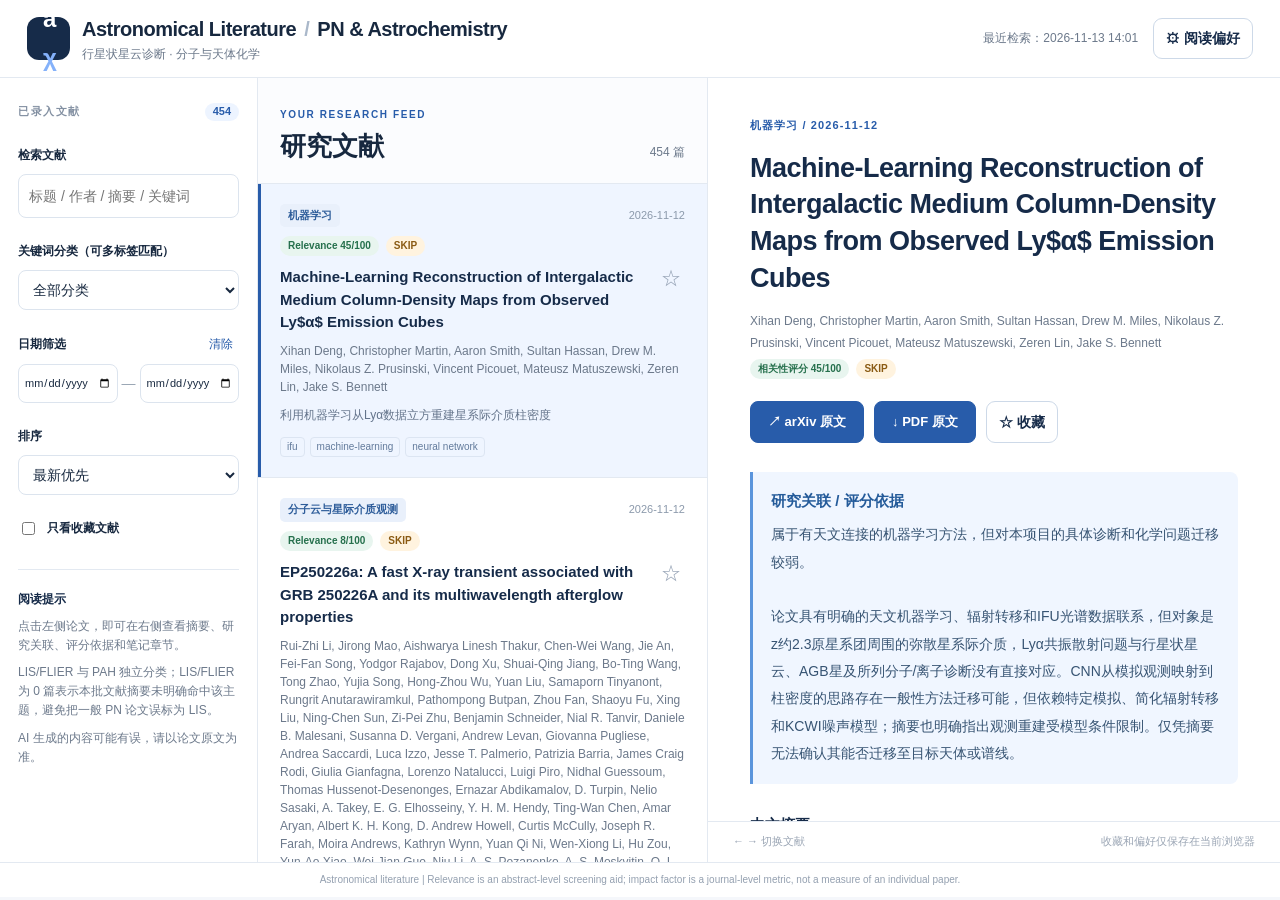
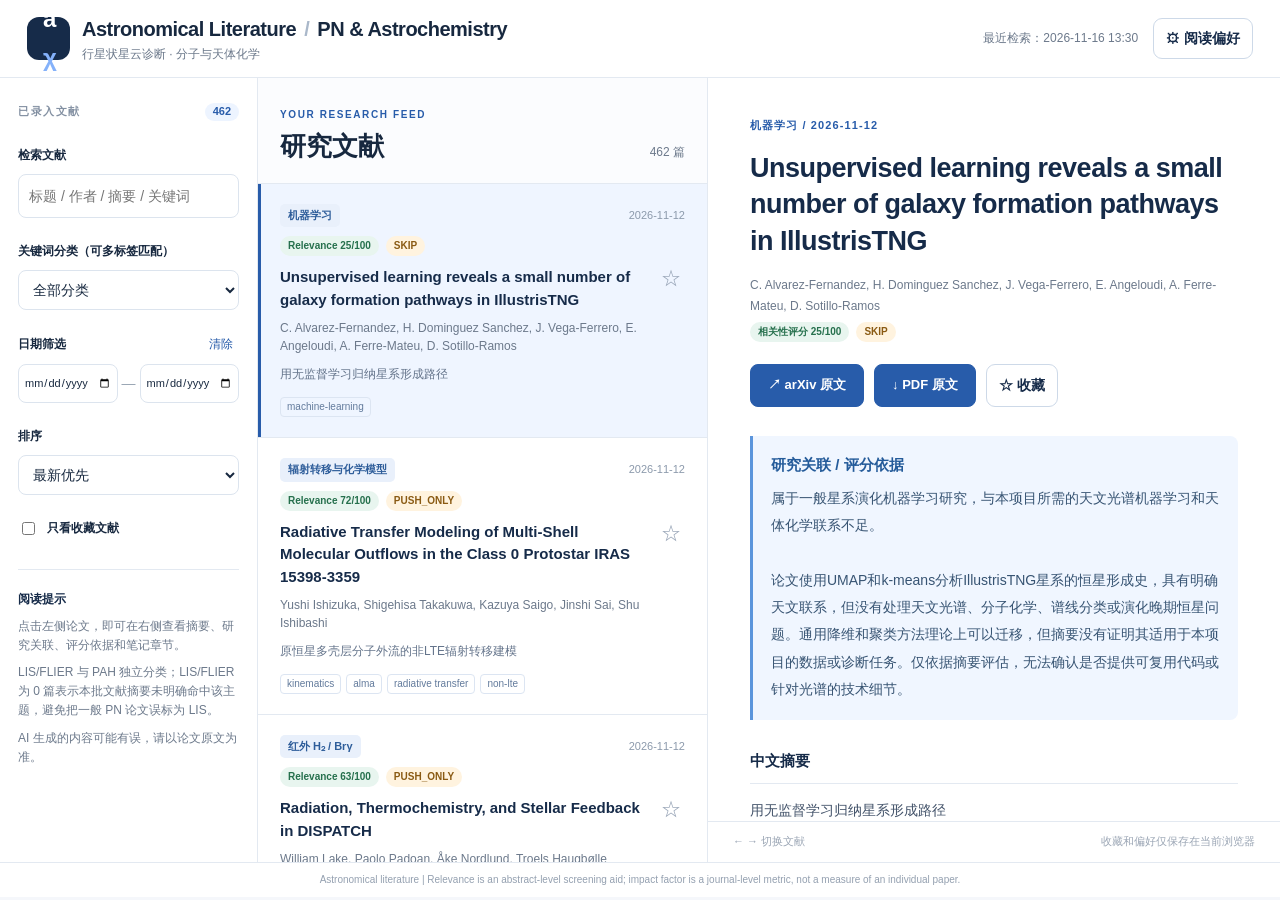
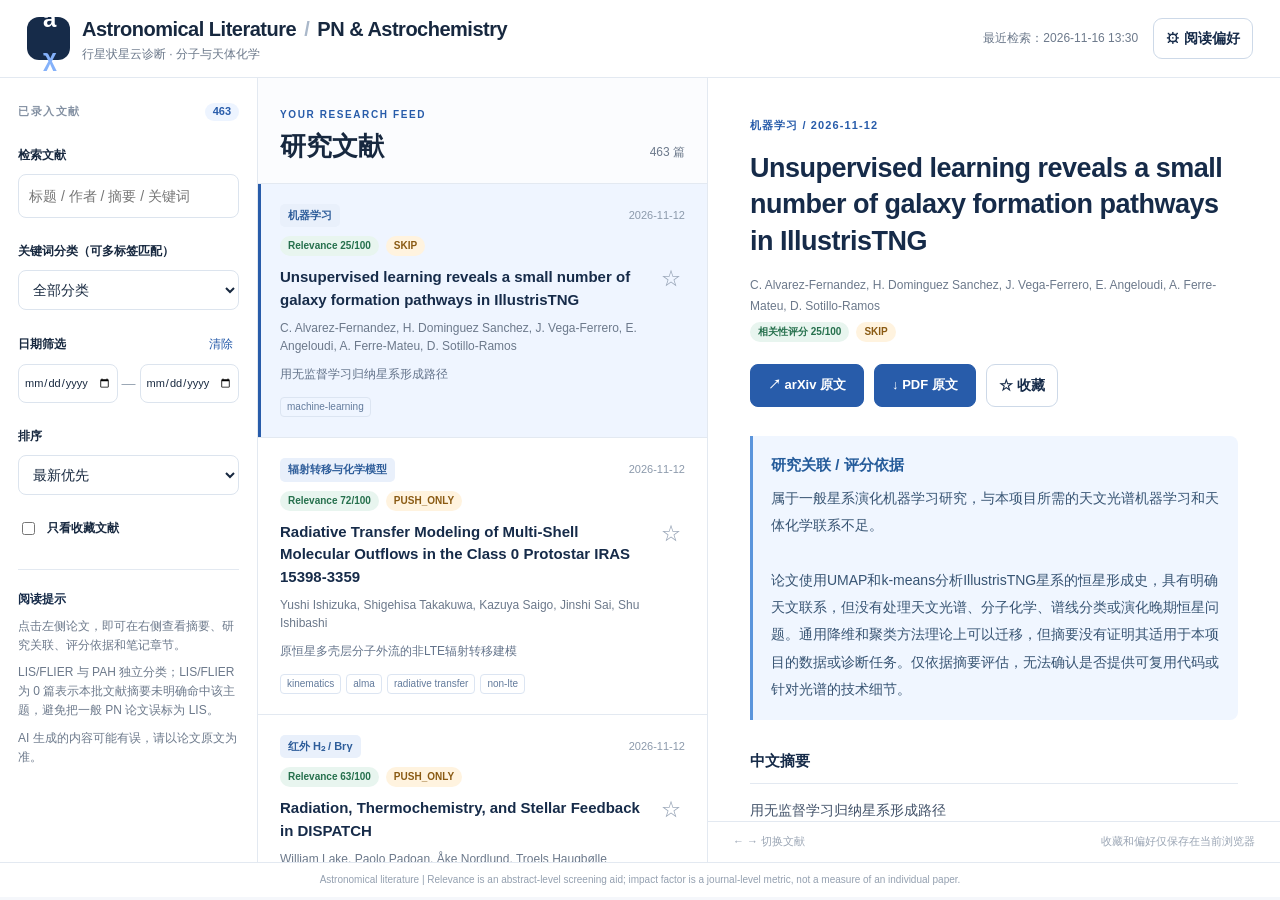
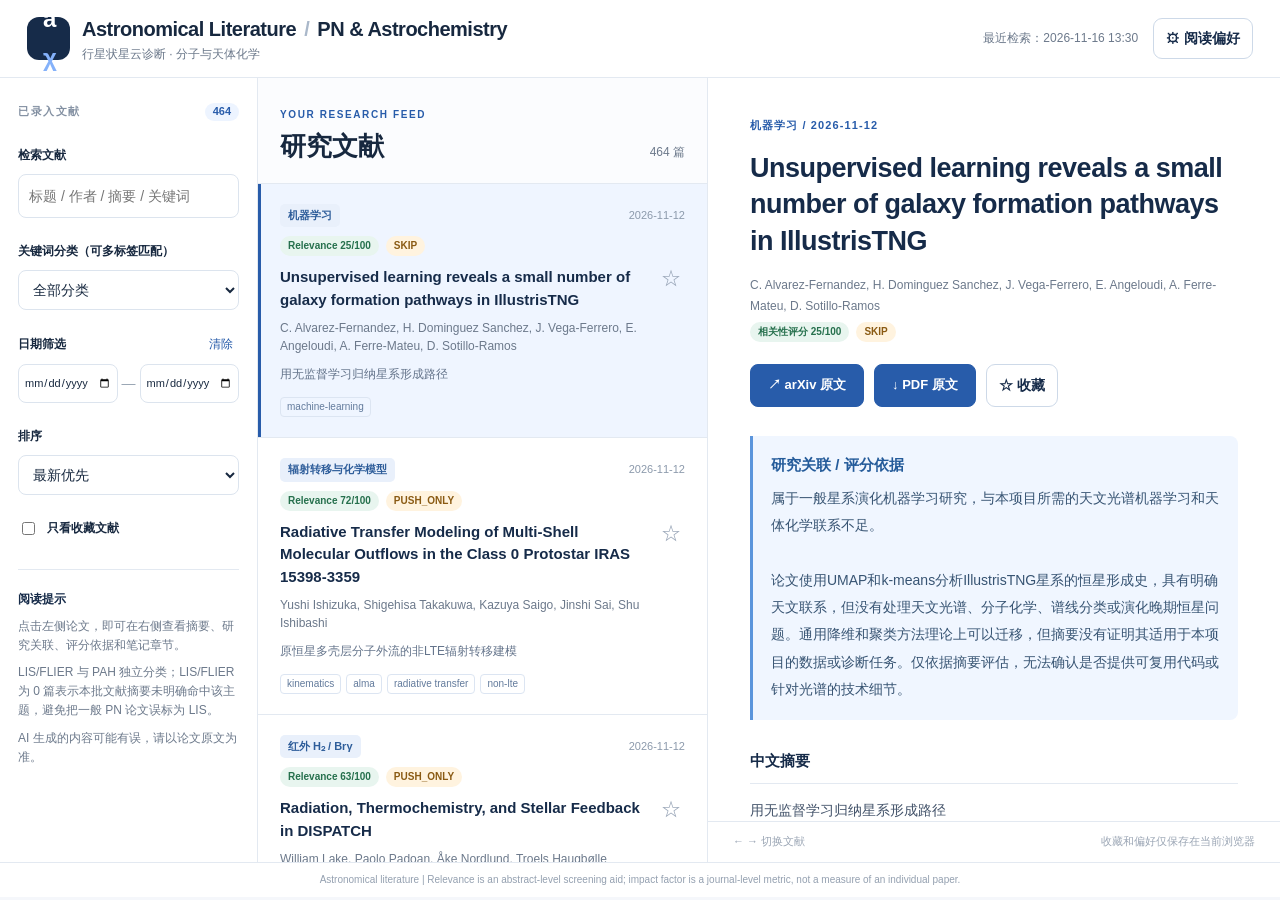
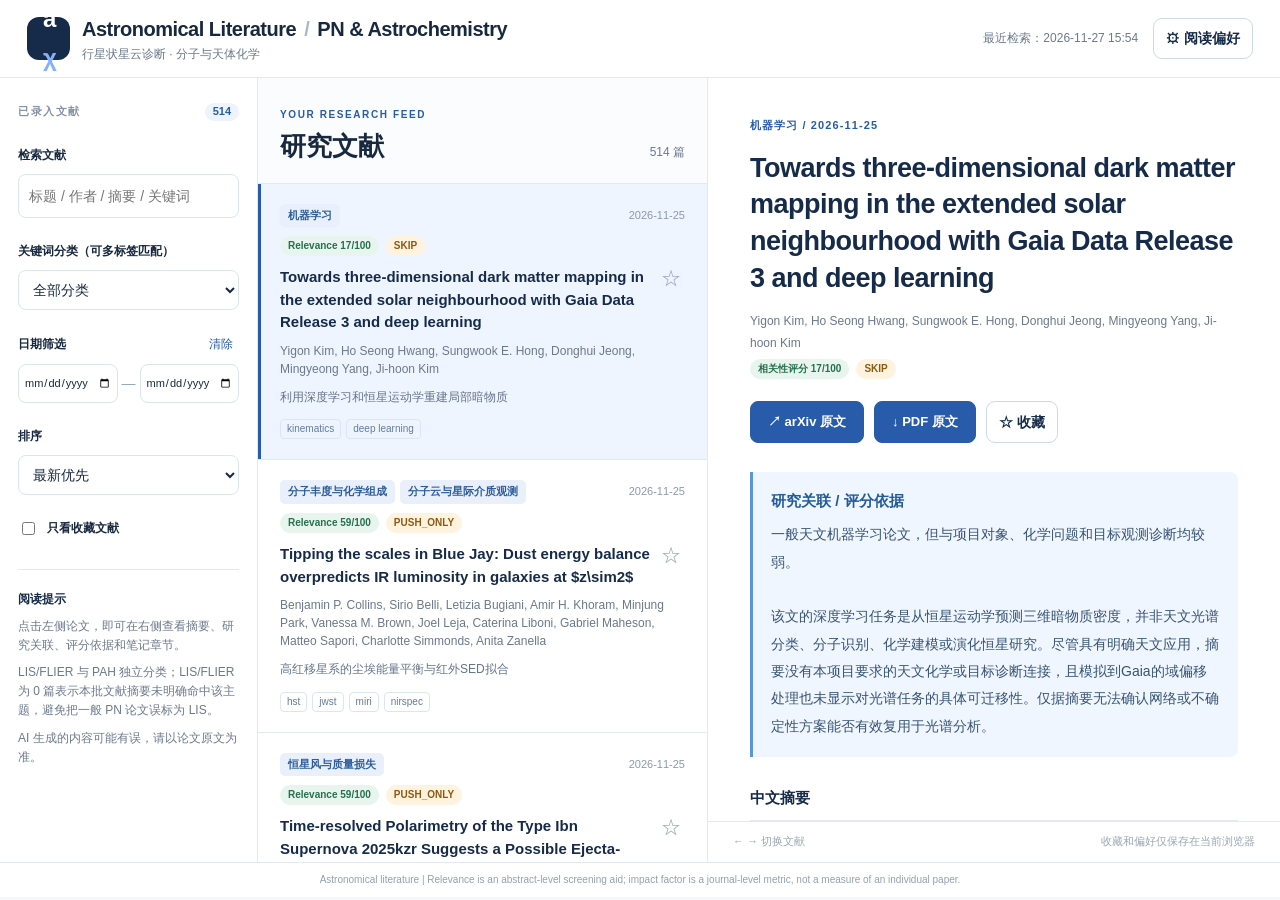
